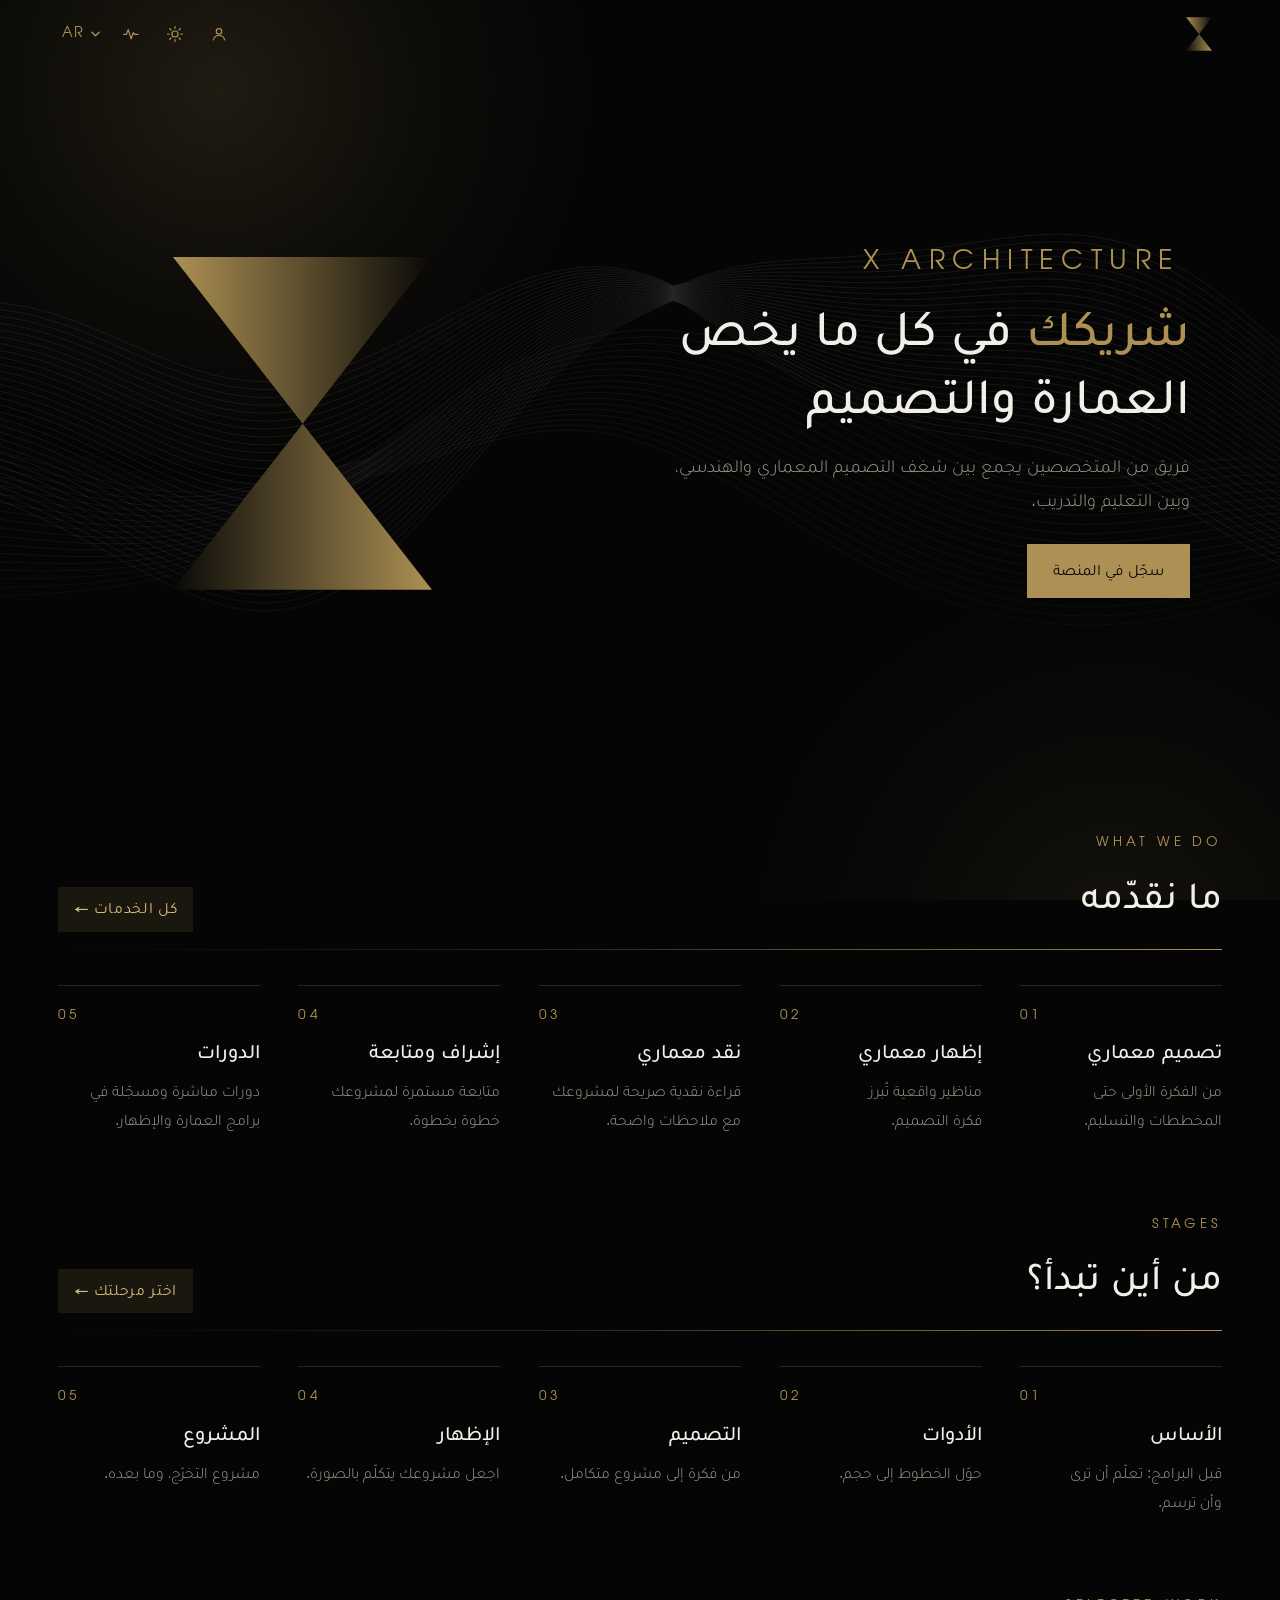
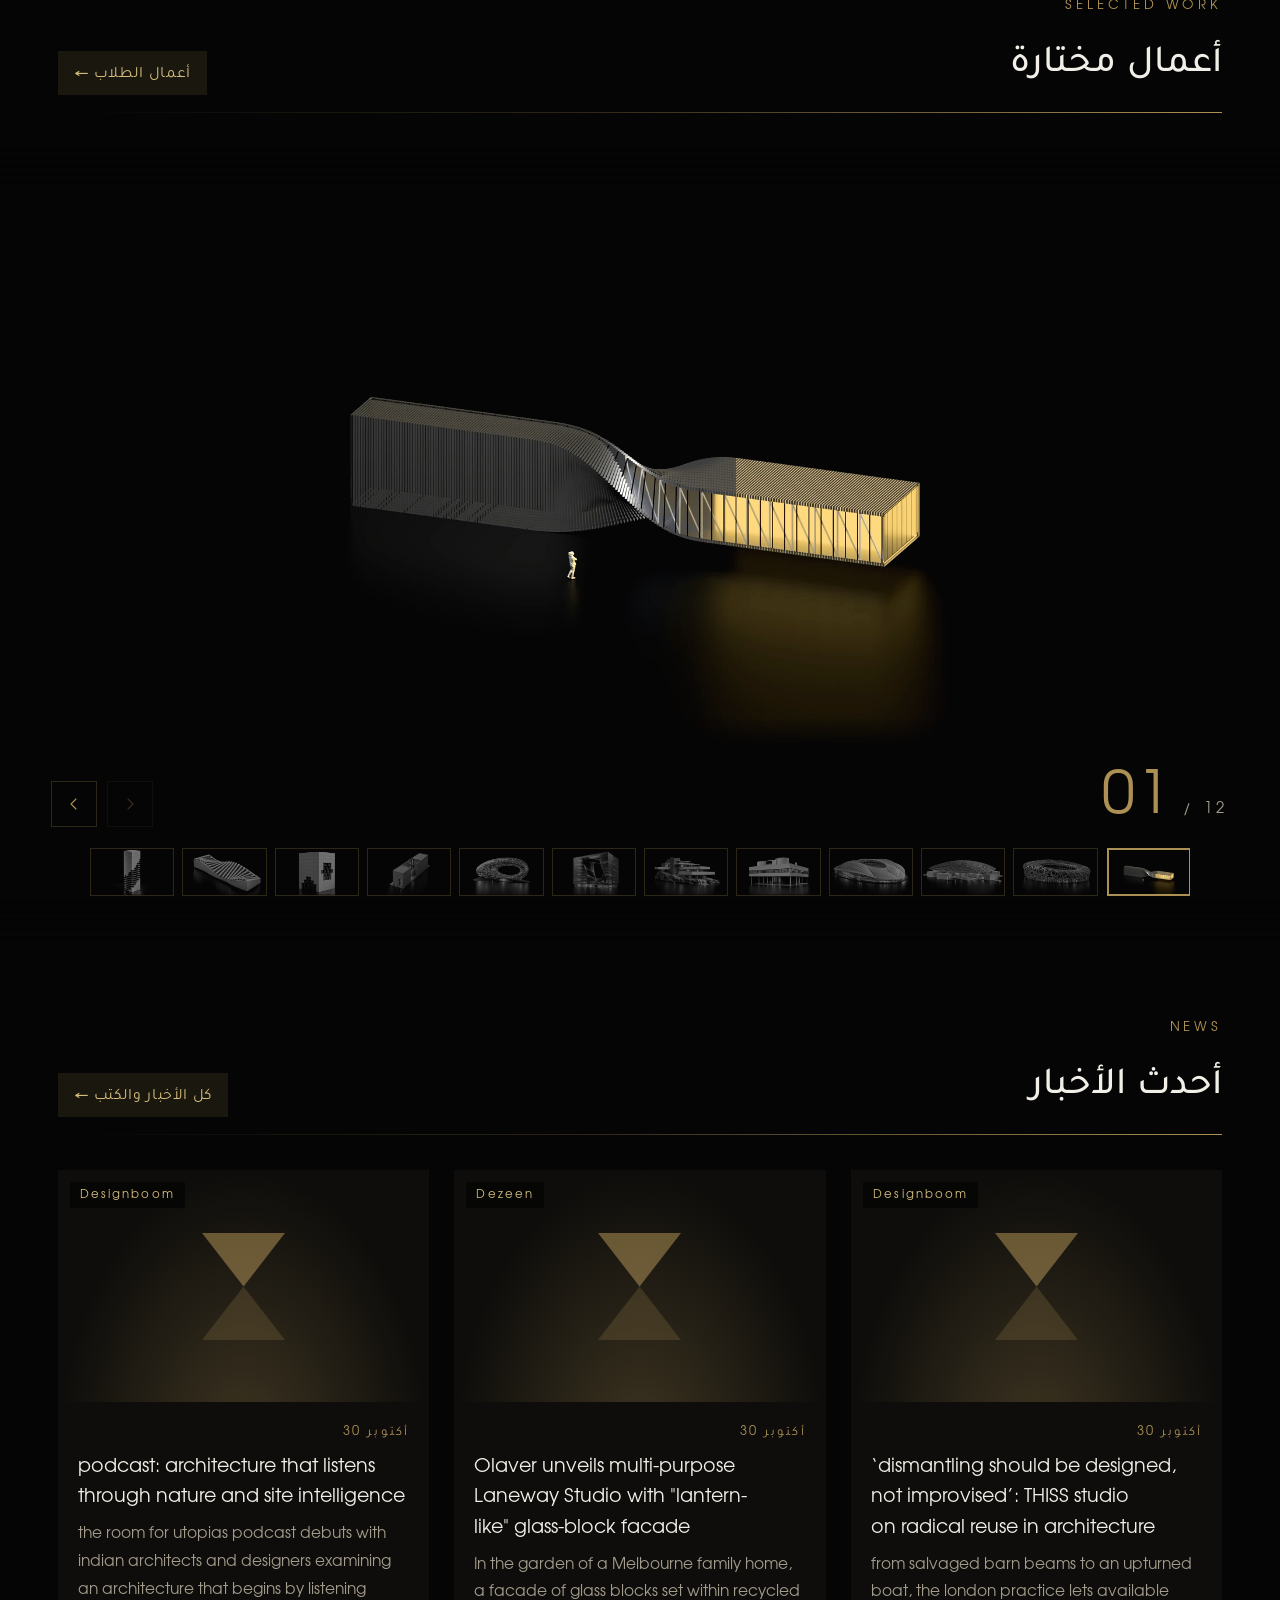
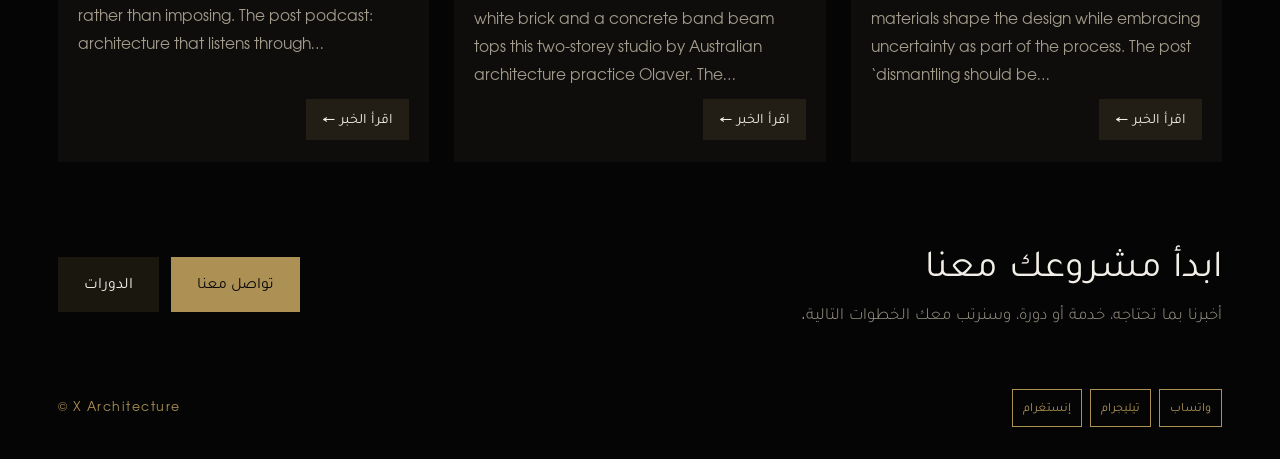
==== index.html @ d7ebada4 "Stages page: outcome line, 'start today' card, tabbed sources, portfolio/avoid cards, habits row Reo" ====
<!DOCTYPE html>
<html lang="ar" dir="rtl">
<head>
<meta charset="UTF-8">
<meta name="viewport" content="width=device-width, initial-scale=1, viewport-fit=cover">
<title>X Architecture | منصة معمارية للطلاب</title>
<meta name="description" content="X Architecture (X.ARCH): منصة معمارية للطلاب — خدمات الإظهار والتصميم والنقد، وأعمال الطلاب، وكتب ومراجع مجانية لكل المراحل.">
<meta property="og:title" content="X Architecture | X.ARCH">
<meta property="og:description" content="منصة معمارية للطلاب: إظهار، تصميم، نقد وإشراف، وأعمال طلاب وكتب مجانية.">
<meta property="og:type" content="website">
<meta property="og:url" content="https://xarch.site/">
<meta property="og:image" content="https://xarch.site/og.png">
<meta property="og:image:width" content="1280">
<meta property="og:image:height" content="720">
<meta name="twitter:image" content="https://xarch.site/og.png">
<link rel="canonical" href="https://xarch.site/">
<meta name="twitter:card" content="summary_large_image">
<meta name="theme-color" content="#050505">
<script src="config.js?v=2"></script>
<script>try{localStorage.removeItem("xt");var xt=sessionStorage.getItem("xt");if(xt==="light"||xt==="mono"||xt==="red")document.documentElement.setAttribute("data-theme",xt)}catch(e){}</script>
<script>try{if(localStorage.getItem("xm")!=="0"&&!matchMedia("(prefers-reduced-motion:reduce)").matches)document.documentElement.setAttribute("data-fx","1")}catch(e){}</script>
<script>try{var D=document.documentElement;if(!matchMedia("(prefers-reduced-motion:reduce)").matches){D.classList.add("js");if(!location.hash.slice(1)){var K=0;try{K=sessionStorage.getItem("xnoi");sessionStorage.removeItem("xnoi")}catch(e){}if(!K){D.classList.add("intro","xw");setTimeout(function(){D.classList.add("introd")},5200);setTimeout(function(){D.classList.remove("xw")},9500)}}}}catch(e){}</script>
<link rel="icon" type="image/svg+xml" href="favicon.svg">
<link rel="preload" href="fonts/TeXGyreAdventor-Regular.woff2" as="font" type="font/woff2" crossorigin>
<link rel="preload" href="fonts/Tajawal-Arabic-300.woff2" as="font" type="font/woff2" crossorigin>
<link rel="preload" href="fonts/Tajawal-Arabic-400.woff2" as="font" type="font/woff2" crossorigin>
<style>
/* Century Gothic first (used where installed); otherwise the free look-alike TeX Gyre Adventor for Latin text; Tajawal (OFL, self-hosted, Arabic subset) for Arabic */
@font-face{font-family:'Adventor';src:url(fonts/TeXGyreAdventor-Regular.woff2) format('woff2');font-weight:100 550;font-style:normal;font-display:swap;unicode-range:U+0000-024F,U+2000-206F,U+2190-21FF,U+20AC,U+2122,U+2212}
@font-face{font-family:'Adventor';src:url(fonts/TeXGyreAdventor-Bold.woff2) format('woff2');font-weight:551 900;font-style:normal;font-display:swap;unicode-range:U+0000-024F,U+2000-206F,U+2190-21FF,U+20AC,U+2122,U+2212}
@font-face{font-family:'Tajawal';src:url(fonts/Tajawal-Arabic-300.woff2) format('woff2');font-weight:300;font-style:normal;font-display:swap;unicode-range:U+0600-06FF,U+0750-077F,U+0870-08FF,U+200C-200E,U+2010-2011,U+204F,U+2E41,U+FB50-FDFF,U+FE70-FEFC}
@font-face{font-family:'Tajawal';src:url(fonts/Tajawal-Arabic-400.woff2) format('woff2');font-weight:400;font-style:normal;font-display:swap;unicode-range:U+0600-06FF,U+0750-077F,U+0870-08FF,U+200C-200E,U+2010-2011,U+204F,U+2E41,U+FB50-FDFF,U+FE70-FEFC}
@font-face{font-family:'Tajawal';src:url(fonts/Tajawal-Arabic-500.woff2) format('woff2');font-weight:500;font-style:normal;font-display:swap;unicode-range:U+0600-06FF,U+0750-077F,U+0870-08FF,U+200C-200E,U+2010-2011,U+204F,U+2E41,U+FB50-FDFF,U+FE70-FEFC}
@font-face{font-family:'Tajawal';src:url(fonts/Tajawal-Arabic-700.woff2) format('woff2');font-weight:700;font-style:normal;font-display:swap;unicode-range:U+0600-06FF,U+0750-077F,U+0870-08FF,U+200C-200E,U+2010-2011,U+204F,U+2E41,U+FB50-FDFF,U+FE70-FEFC}
:root{--err:#e07a68;--gr:173,145,84;--bgr:5,5,5;--inkr:255,255,255;--bg3:#12100c;--ong:#0a0a0a;--bg:#050505;--bg2:#0e0d0b;--gold:#AD9154;--gold2:#d6bd7e;--ink:#f2efe8;--soft:#a39c8c;--line:rgba(var(--gr),.24);
--f:'Century Gothic',CenturyGothic,'Adventor','Tajawal',sans-serif;
box-sizing:border-box;padding-top:env(safe-area-inset-top,0px);padding-bottom:env(safe-area-inset-bottom,0px)}
*{box-sizing:border-box;margin:0;padding:0}
html{scroll-behavior:smooth;scroll-padding-top:calc(env(safe-area-inset-top,0px) + 70px);height:100%}
body{background:var(--bg);color:var(--ink);font-family:var(--f);line-height:1.8;min-height:100%;overflow-x:hidden}
body::before{content:"";position:fixed;inset:0 0 auto;height:env(safe-area-inset-top,0px);background:var(--bg);z-index:60}
a{color:inherit;text-decoration:none}
a:focus-visible{outline:2px solid var(--gold);outline-offset:3px}
.w{max-width:1180px;margin:0 auto;padding:0 28px}
.hid{position:absolute;width:0;height:0}
html:not(.sc) header{background:transparent!important;-webkit-backdrop-filter:none!important;backdrop-filter:none!important}
header{transition:background .3s}
header{position:sticky;top:env(safe-area-inset-top,0px);z-index:50;background:rgba(var(--bgr),.9);backdrop-filter:blur(10px)}
header .w{display:flex;align-items:center;justify-content:space-between;height:68px}
.lg{display:flex;align-items:center;gap:12px;direction:ltr;font-size:1.05rem;letter-spacing:.32em}
.lg svg{width:20px;height:26px}
.lg b{font-weight:400;color:var(--gold)}
.lg i{font-style:normal;color:var(--ink)}
nav{display:flex;gap:30px;font-size:.88rem;color:var(--soft)}
nav a:hover,nav a.on{color:var(--gold2)}
.hero{padding:70px 0 40px}
.hero .w{display:grid;grid-template-columns:1.2fr .8fr;gap:40px;align-items:center}
.eb{font-size:.72rem;letter-spacing:.34em;color:var(--gold);margin-bottom:18px;direction:ltr;text-align:right}
h1{font-size:clamp(2rem,4.6vw,3.4rem);font-weight:500;line-height:1.35;margin-bottom:18px}
h1 em{font-style:normal;color:var(--gold)}
.lede{color:var(--soft);max-width:44ch;font-weight:300;margin-bottom:28px}
.bt{display:flex;gap:14px;flex-wrap:wrap}
.b{padding:13px 26px;font-size:.86rem;border:1px solid var(--gold);transition:.25s}
.b.s{background:var(--gold);color:var(--ong)}
.b.s:hover{background:var(--gold2)}
.b:not(.s):hover{background:rgba(var(--gr),.12)}
.mk{display:flex;justify-content:center}
.mk svg{width:min(260px,60%);height:auto;filter:drop-shadow(0 0 40px rgba(var(--gr),.18))}
section{padding:60px 0}
.hd{display:flex;align-items:baseline;gap:16px;border-bottom:1px solid var(--line);padding-bottom:18px;margin-bottom:34px}
.hd small{color:var(--gold);letter-spacing:.3em;font-size:.72rem;direction:ltr}
h2{font-size:clamp(1.5rem,3vw,2.1rem);font-weight:500}
.g4{display:grid;grid-template-columns:repeat(4,1fr);gap:1px;background:var(--line);border:1px solid var(--line)}
.c{background:var(--bg);padding:0 0 28px;transition:background .3s}
.c:hover{background:var(--bg2)}
.im{height:170px;background:radial-gradient(ellipse at 50% 120%,rgba(var(--gr),.28),transparent 70%),linear-gradient(var(--bg2),var(--bg));display:flex;align-items:center;justify-content:center;border-bottom:1px solid var(--line);margin-bottom:22px}
.im svg{width:96px;height:96px;fill:none;stroke:var(--gold);stroke-width:1.2}
.c span{display:block;padding:0 22px;color:var(--gold);font-size:.72rem;letter-spacing:.3em;direction:ltr;text-align:right}
.c h3{padding:0 22px;font-size:1.12rem;font-weight:500;margin:6px 0 8px}
.c p{padding:0 22px;color:var(--soft);font-size:.88rem;font-weight:300}
.ct{border:1px solid var(--line);padding:44px;display:flex;justify-content:space-between;align-items:center;gap:24px;flex-wrap:wrap;background:linear-gradient(100deg,rgba(var(--gr),.1),transparent 60%)}
.ct h2{margin-bottom:6px}
.ct p{color:var(--soft);font-weight:300}
.g3{display:grid;grid-template-columns:repeat(3,1fr);gap:20px}
.n{border:1px solid var(--line);padding:26px;background:var(--bg2)}
.n small{color:var(--gold);font-size:.7rem;letter-spacing:.25em}
.n h3{font-size:1.05rem;font-weight:500;margin:10px 0}
.n p{color:var(--soft);font-size:.86rem;font-weight:300}
.note{color:var(--soft);font-size:.85rem;margin:-14px 0 26px;font-weight:300}
.bk{display:grid;grid-template-columns:70px 1fr;gap:18px;padding:22px 0;border-bottom:1px solid var(--line)}
.bk em{font-style:normal;color:var(--gold);font-size:1.3rem}
.bk h3{font-size:1rem;font-weight:500;direction:ltr;text-align:right}
.bk small{color:var(--gold2);direction:ltr;display:block;text-align:right;font-size:.78rem}
.bk p{color:var(--soft);font-size:.86rem;font-weight:300;margin-top:4px}
footer{padding:28px 0;color:var(--soft);font-size:.8rem}
footer .w{display:flex;justify-content:space-between;align-items:center;flex-wrap:wrap;gap:12px}
#vn{display:none}
.rn #vn{display:block}.rn #vh{display:none}
@media(max-width:900px){.g4{grid-template-columns:1fr 1fr}.g3{grid-template-columns:1fr}.hero .w{grid-template-columns:1fr}.mk{order:-1}.mk svg{width:130px}.hero{padding-top:40px}}
@media(max-width:520px){.g4{grid-template-columns:1fr}nav{gap:18px}.ct{padding:28px}}
@media(prefers-reduced-motion:reduce){*{transition:none!important}html{scroll-behavior:auto}}
.g2{display:grid;grid-template-columns:repeat(2,1fr);gap:20px}
.n{display:block;transition:.25s}.n:hover{border-color:var(--gold)}
.n .lk{margin-top:14px}
.tabs{display:flex;gap:8px;flex-wrap:wrap;margin-bottom:26px}
.tabs button{background:none;border:1px solid var(--line);color:var(--soft);padding:10px 18px;font:inherit;font-size:.85rem;cursor:pointer;transition:.2s}
.tabs button:hover{border-color:var(--gold);color:var(--gold2)}
.tabs button.on{background:var(--gold);border-color:var(--gold);color:var(--ong)}
.tabs button:focus-visible{outline:2px solid var(--gold);outline-offset:3px}
.bk{grid-template-columns:50px 1fr auto;align-items:center}
.lk{display:inline-block;border:1px solid var(--gold);padding:8px 16px;font-size:.78rem;white-space:nowrap;transition:.2s}
.lk:hover{background:var(--gold);color:var(--ong)}
@media(max-width:700px){.g2{grid-template-columns:1fr}.bk{grid-template-columns:36px 1fr}.bk .a{grid-column:2}}
.lgb{background:none;border:1px solid var(--gold);color:var(--gold);padding:6px 14px;font:inherit;font-size:.78rem;letter-spacing:.1em;cursor:pointer;transition:.2s}
.lgb:hover{background:var(--gold);color:var(--ong)}
.lgb:focus-visible{outline:2px solid var(--gold);outline-offset:3px}
nav a{white-space:nowrap}
[dir=ltr] .eb,[dir=ltr] .c span,[dir=ltr] .bk h3,[dir=ltr] .bk small{text-align:left}
@media(max-width:520px){.lg{letter-spacing:.16em;font-size:.9rem}header .w{gap:10px;padding:0 16px}nav{font-size:.78rem;gap:12px}.lgb{padding:5px 10px}}
#vw{display:none}.rw #vw{display:block}.rw #vh{display:none}
.slot{height:170px;border:1px dashed var(--line-d,rgba(var(--gr),.4));display:flex;align-items:center;justify-content:center;color:var(--soft);font-size:.85rem;background:radial-gradient(ellipse at 50% 120%,rgba(var(--gr),.18),transparent 70%)}
.pr{border:1px solid var(--line);padding:20px;margin-bottom:14px;background:var(--bg2)}
.pr h3{font-size:1rem;font-weight:500;margin-bottom:8px}
.pr code{display:block;direction:ltr;text-align:left;color:var(--gold2);font:inherit;font-size:.82rem;line-height:1.7;margin-bottom:14px}
button.lk{background:none;color:var(--ink);font:inherit;font-size:.78rem;cursor:pointer}
button.lk:hover{color:var(--ong)}
@media(max-width:520px){header .w{height:auto;flex-wrap:wrap;row-gap:6px;padding:10px 16px}nav{order:3;width:100%;justify-content:space-between}html{scroll-padding-top:120px}}
html{font-size:clamp(16px,.5vw + 12px,19px);-webkit-text-size-adjust:100%}
.w{max-width:1680px;padding:0 clamp(18px,4.5vw,76px)}
.hero{padding:clamp(36px,7vw,110px) 0 clamp(36px,5vw,70px)}
h1{font-size:clamp(2.1rem,5.4vw,4.8rem);line-height:1.25}
.lede{max-width:52ch}
.mk svg{filter:none;width:min(340px,70%)}
.im{background:var(--bg2)}
.ct{background:none;border-color:var(--gold)}
section{padding:clamp(46px,6vw,96px) 0}
.gal{display:grid;grid-template-columns:repeat(auto-fill,minmax(min(100%,340px),1fr));gap:1px;background:var(--line);border:1px solid var(--line)}
.fg{background:var(--bg);margin:0}
.fg svg{display:block;width:100%;height:auto;background:var(--bg2)}
.fg figcaption{padding:14px 18px;font-size:.85rem;color:var(--soft);border-top:1px solid var(--line);display:flex;gap:12px;align-items:baseline}
.fg b{color:var(--gold);font-weight:400;font-size:.66rem;letter-spacing:.2em;text-transform:uppercase;white-space:nowrap}
@media(max-width:520px){.g4,.g3,.g2{gap:12px;background:none;border:0}.c{border:1px solid var(--line)}.btn,.b{width:100%;text-align:center}.bt{flex-direction:column}}
.mk{flex-direction:column;align-items:center;gap:clamp(14px,2.4vw,26px)}
.mk svg{width:min(340px,70%);overflow:visible;animation:glow 5s ease-in-out 1.9s infinite}
#tp,#bt{transform-box:fill-box}
#tp{transform-origin:50% 100%;animation:grow 1.6s cubic-bezier(.16,.84,.3,1) both}
#bt{transform-origin:50% 0;animation:grow 1.6s cubic-bezier(.16,.84,.3,1) .18s both}
@keyframes grow{0%{transform:scale(.02);opacity:0}30%{opacity:1}100%{transform:none;opacity:1}}
@keyframes glow{0%,100%{filter:drop-shadow(0 0 0 rgba(var(--gr),0))}50%{filter:drop-shadow(0 0 34px rgba(var(--gr),.32))}}
.wm{direction:ltr;font-size:clamp(1.1rem,2.2vw,1.7rem);letter-spacing:.5em;margin-inline-start:.5em;animation:wmi 1.1s ease 1.2s both}
.wm b{font-weight:400;color:var(--gold)}.wm i{font-style:normal;color:var(--ink)}
@keyframes wmi{from{opacity:0;transform:translateY(12px)}to{opacity:1;transform:none}}
.gal{grid-template-columns:repeat(auto-fill,minmax(min(100%,320px),1fr))}
.ph{aspect-ratio:4/3;overflow:hidden;background:var(--bg2)}
.ph svg,.ph img{width:100%;height:100%;object-fit:cover;display:block;transition:transform .7s ease}
.fg:hover .ph svg,.fg:hover .ph img{transform:scale(1.045)}
.fg figcaption{display:block;padding:16px 18px 18px}
.fg figcaption div{display:flex;justify-content:space-between;align-items:center;gap:10px;margin-bottom:8px}
.fg h3{font-size:1.02rem;font-weight:500;color:var(--ink)}
.fg p{color:var(--soft);font-size:.82rem;font-weight:300}
.sm{font-size:.64rem;color:var(--soft);border:1px solid var(--line);padding:1px 9px;white-space:nowrap}
@media(max-width:900px){.mk svg{width:min(150px,42vw)}.mk{gap:12px}.wm{font-size:1rem}}
@media(prefers-reduced-motion:reduce){#tp,#bt,.mk svg,.wm{animation:none!important}}
.ex{display:grid;grid-template-columns:1fr 1fr;gap:clamp(6px,1vw,14px)}
.ex figure{margin:0;position:relative;overflow:hidden;background:var(--bg2);cursor:zoom-in;aspect-ratio:16/9}
.ex figure.w{grid-column:1/-1;aspect-ratio:21/9}
.ex figure.p{grid-column:1/-1;aspect-ratio:3/1}
.ex figure:focus-visible{outline:2px solid var(--gold);outline-offset:3px}
.ex img{width:100%;height:100%;object-fit:cover;display:block;filter:grayscale(1) contrast(1.08) brightness(.88);transition:filter .8s ease,transform 1.2s cubic-bezier(.2,.7,.2,1)}
.ex figure:hover img,.ex figure:focus-visible img{filter:none;transform:scale(1.045)}
.ex figcaption{position:absolute;inset:auto 0 0 0;padding:44px 22px 16px;background:linear-gradient(transparent,rgba(5,5,5,.78));display:flex;justify-content:space-between;direction:ltr;font-size:.72rem;letter-spacing:.3em;color:var(--gold2);opacity:0;transition:opacity .5s ease}
.ex figure:hover figcaption,.ex figure:focus-visible figcaption{opacity:1}
@media(max-width:700px){.ex{grid-template-columns:1fr}.ex figure.w,.ex figure.p{aspect-ratio:16/9}.ex figcaption{opacity:1;padding-top:30px}}
/* ===== student works: one long reel, frame-free, B&W that turns to colour when it reaches the centre ===== */
.gq{position:relative;margin:8px calc(50% - 50vw) 0;height:calc(var(--gh,2400px) + var(--sh,100vh))}
.gqs{position:sticky;top:var(--gt,0px);height:var(--sh,100vh);overflow:hidden;background:var(--bg)}
.gqb{position:absolute;left:0;top:0;height:100%;overflow:visible;pointer-events:none;will-change:transform}
.gqb path{fill:none;stroke-width:1;vector-effect:non-scaling-stroke}
.gqb .a path{stroke:var(--gold);opacity:.26}
.gqb .b path{stroke:rgba(var(--inkr),.1)}
.gqr{position:absolute;left:0;top:0;height:100%;display:flex;align-items:center;direction:ltr;will-change:transform}
.gqp{flex:none;position:relative;margin:0;cursor:zoom-in;outline:0;will-change:transform;-webkit-tap-highlight-color:transparent}
.gqp img{display:block;width:100%;height:100%;object-fit:cover;filter:grayscale(1) contrast(1.06) brightness(.74);transition:filter .9s ease;pointer-events:none}
.gqp.on img,.gqp:hover img,.gqp:focus-visible img{filter:none}
.gqp:focus-visible{outline:2px solid var(--gold);outline-offset:8px}
/* home page: the black-background renders follow the site theme.
   Black + gold: as they are (grey, then gold when active). White themes: the picture is inverted so the black ground becomes white and the lit parts take the theme colour
   (white + gold: gold, white + black: black, white + red: red). Grey while idle, coloured when active/hovered. */
/* home page works: one work at a time, whole, with a strip of thumbnails (see .hf below). Black + gold: the renders' dark ground (about 18/255) is pushed down to the page black by a contrast crush,
   so only the building shows; grey while idle, colour for the work in the middle (and on hover / focus). Edges are feathered so no rectangle is left. */
.hxi{position:relative;margin:0;aspect-ratio:16/9;overflow:hidden;cursor:zoom-in;outline:0;isolation:isolate;background:#080706;-webkit-tap-highlight-color:transparent}
.hxi img{position:absolute;inset:0;width:100%;height:100%;object-fit:cover;display:block;pointer-events:none;mix-blend-mode:lighten;filter:grayscale(1) contrast(1.28) brightness(.9);transition:filter .8s ease,transform 1.2s cubic-bezier(.2,.7,.2,1);
  -webkit-mask-image:linear-gradient(90deg,transparent,#000 4%,#000 96%,transparent),linear-gradient(180deg,transparent,#000 5%,#000 95%,transparent);-webkit-mask-composite:source-in;
  mask-image:linear-gradient(90deg,transparent,#000 4%,#000 96%,transparent),linear-gradient(180deg,transparent,#000 5%,#000 95%,transparent);mask-composite:intersect}
.hxi:hover img,.hxi:focus-visible img,.hxi.mid img{filter:grayscale(0) contrast(1.2) brightness(1);transform:scale(1.04)}
html[data-theme=light] .hxi img,html[data-theme=mono] .hxi img,html[data-theme=red] .hxi img{mix-blend-mode:normal}
html[data-theme=light] .hxi,html[data-theme=mono] .hxi,html[data-theme=red] .hxi{background:none}
/* white themes: lift the pale ground of the coloured (active) picture to the page white so no rectangle shows */
html[data-theme=light] .hf .hxi:hover img,html[data-theme=light] .hf .hxi:focus-visible img,html[data-theme=light] .hf .hxi.mid img{filter:invert(1) hue-rotate(180deg) saturate(1.3) contrast(1) brightness(1.07)}
html[data-theme=red] .hf .hxi:hover img,html[data-theme=red] .hf .hxi:focus-visible img,html[data-theme=red] .hf .hxi.mid img{filter:invert(1) hue-rotate(128deg) saturate(1.5) contrast(1) brightness(1.07)}
html[data-theme=mono] .hf .hxi img,html[data-theme=mono] .hf .hxi:hover img,html[data-theme=mono] .hf .hxi:focus-visible img,html[data-theme=mono] .hf .hxi.mid img{filter:invert(1) hue-rotate(180deg) saturate(0) contrast(1.08) brightness(1.08)}
.hxi:focus-visible{outline:2px solid var(--gold);outline-offset:3px}
html[data-theme=light] .hf .hxi img,html[data-theme=light] .hw img{filter:invert(1) hue-rotate(180deg) saturate(0) contrast(1.06) brightness(1.08)}
html[data-theme=light] .hf .hxi.mid img,html[data-theme=light] .hf .hxi:hover img,html[data-theme=light] .hf .hxi:focus-visible img,html[data-theme=light] .hw a:hover img,html[data-theme=light] .hw a:focus-visible img,html[data-theme=light] .hw a:active img,html[data-theme=light] .hw a.mid img{filter:contrast(1.25) invert(1) hue-rotate(180deg) saturate(1.3) brightness(1.03)}
html[data-theme=mono] .hf .hxi img,html[data-theme=mono] .hf .hxi.mid img,html[data-theme=mono] .hf .hxi:hover img,html[data-theme=mono] .hf .hxi:focus-visible img,html[data-theme=mono] .hw img,html[data-theme=mono] .hw a:hover img,html[data-theme=mono] .hw a:focus-visible img,html[data-theme=mono] .hw a:active img,html[data-theme=mono] .hw a.mid img{filter:contrast(1.2) invert(1) hue-rotate(180deg) saturate(0) brightness(1.03)}
html[data-theme=red] .hf .hxi img,html[data-theme=red] .hw img{filter:invert(1) hue-rotate(128deg) saturate(0) contrast(1.06) brightness(1.08)}
html[data-theme=red] .hf .hxi.mid img,html[data-theme=red] .hf .hxi:hover img,html[data-theme=red] .hf .hxi:focus-visible img,html[data-theme=red] .hw a:hover img,html[data-theme=red] .hw a:focus-visible img,html[data-theme=red] .hw a:active img,html[data-theme=red] .hw a.mid img{filter:contrast(1.25) invert(1) hue-rotate(128deg) saturate(1.5) brightness(1.03)}
/* home page works: a strip in the normal flow of the page, nothing is pinned, so the visitor scrolls past it freely. One work fills the stage, whole and large (16:9, never cropped); swipe / drag / arrows / thumbnails move between them and the one in the middle turns to colour */
.hf{position:relative;margin:0 calc(50% - 50vw);padding:40px 0 44px}
/* a band of the page colour sits behind the strip (its top and bottom fade out) so the pictures' black ground meets it seamlessly, with no box showing against the page glow */
.hf::before{content:"";position:absolute;inset:0;background:var(--bg);pointer-events:none;-webkit-mask-image:linear-gradient(180deg,transparent,#000 40px,#000 calc(100% - 44px),transparent);mask-image:linear-gradient(180deg,transparent,#000 40px,#000 calc(100% - 44px),transparent)}
.hfq,.hfd,.hfx{position:relative}
.hfq{display:flex;overflow-x:auto;overflow-y:hidden;scroll-snap-type:x mandatory;overscroll-behavior-x:contain;scrollbar-width:none;cursor:grab}
.hfq::-webkit-scrollbar{display:none}
.hfq.dg{scroll-snap-type:none;cursor:grabbing}
.hfq.dg .hfp{cursor:grabbing}
.hfl{flex:0 0 100%;display:flex;justify-content:center;scroll-snap-align:center}
.hfp{flex:none;margin:0}
/* no opacity / transform / isolation on the frame itself: the picture's dark ground is blended straight into the page (and its gold glow), so no box shows; dimming is done on the img */
.hf .hxi{background:none;isolation:auto}
.hf .hfp img{transform:none;opacity:.4;transition:filter .8s ease,opacity .6s}
.hf .hfp.mid img{opacity:1}
.hfd{display:flex;align-items:flex-end;justify-content:space-between;gap:20px;padding:clamp(14px,2.4vh,24px) clamp(18px,4vw,60px) 0}
.hfn{display:flex;align-items:baseline;gap:12px;direction:ltr;color:var(--gold)}
.hfn b{font-weight:200;font-size:clamp(38px,4.6vw,66px);line-height:1;letter-spacing:.02em;font-variant-numeric:tabular-nums}
.hfn span{font-size:.82rem;letter-spacing:.3em;color:var(--soft)}
.hfa{display:flex;gap:10px;direction:ltr}
.hfa button{width:46px;height:46px;display:grid;place-items:center;padding:0;border:1px solid var(--line);background:none;color:var(--gold);cursor:pointer;transition:border-color .3s,opacity .3s}
.hfa button:hover:not(:disabled){border-color:var(--gold)}
.hfa button:disabled{opacity:.3;cursor:default}
.hfa svg{width:18px;height:18px;fill:none;stroke:currentColor;stroke-width:1.5}
.hfx{--c:12;display:flex;flex-wrap:wrap;justify-content:center;gap:8px;width:min(1100px,calc(100% - clamp(36px,8vw,120px)));margin:clamp(14px,2.4vh,24px) auto 0}
.hfi{flex:none;width:calc((100% - (var(--c) - 1)*8px)/var(--c));margin:0;padding:0;border:0;font:inherit;cursor:pointer}
.hf .hfi img{opacity:.5;transition:filter .8s ease,opacity .5s}
.hfi::after{content:"";position:absolute;inset:0;box-shadow:inset 0 0 0 1px var(--line);pointer-events:none;transition:box-shadow .5s}
.hf .hfi.on img,.hf .hfi:hover img{opacity:1}
.hfi.on::after{box-shadow:inset 0 0 0 2px var(--gold)}
.gqc{position:absolute;inset-inline-start:clamp(18px,4vw,60px);bottom:clamp(14px,3.5vh,40px);color:var(--gold);pointer-events:none}
.gqc div{display:flex;align-items:baseline;gap:14px;direction:ltr}
.gqc b{font-weight:200;font-size:clamp(52px,7.4vw,118px);line-height:1;letter-spacing:.02em;font-variant-numeric:tabular-nums}
.gqc span{font-size:.86rem;letter-spacing:.3em;color:var(--soft)}
.gqm{position:absolute;inset:auto 0 0 0;height:2px;background:var(--line);pointer-events:none}
.gqm i{display:block;height:100%;background:var(--gold);transform-origin:0 50%;transform:scaleX(0)}
html[dir=rtl] .gqm i{transform-origin:100% 50%}
.gqh{position:absolute;inset-inline-end:clamp(18px,4vw,60px);bottom:clamp(22px,4.4vh,50px);margin:0;display:flex;align-items:center;gap:14px;font-size:.72rem;letter-spacing:.3em;text-transform:uppercase;color:var(--soft);white-space:nowrap;transition:opacity .6s;pointer-events:none}
.gqh::after{content:"";width:46px;height:1px;background:linear-gradient(90deg,var(--gold),transparent);transform-origin:0 50%;animation:gqh 1.9s ease-in-out infinite}
html[dir=rtl] .gqh::after{background:linear-gradient(270deg,var(--gold),transparent);transform-origin:100% 50%}
@keyframes gqh{0%,100%{transform:scaleX(.2)}55%{transform:scaleX(1)}}
@media(prefers-reduced-motion:reduce){.gqh::after,.hfh::after{animation:none}.gqp img,.hxi img{transition:none}}
.lb{position:fixed;inset:0;z-index:100;background:rgba(3,3,3,.96);display:flex;align-items:center;justify-content:center}
.lb[hidden]{display:none}
.lb img{max-width:92vw;max-height:86vh;object-fit:contain;display:block}
.lb.one .lbp,.lb.one .lbn{display:none}
.lbb{position:absolute;background:rgba(5,5,5,.6);border:1px solid var(--gold);color:var(--gold);font:inherit;font-size:1.7rem;line-height:1;width:46px;height:46px;cursor:pointer;transition:.2s}
.lbb:hover{background:var(--gold);color:var(--ong)}
.lbb:focus-visible{outline:2px solid var(--gold2);outline-offset:3px}
.lbx{top:max(16px,env(safe-area-inset-top));right:16px}
.lbp{left:16px;top:50%;margin-top:-23px}
.lbn{right:16px;top:50%;margin-top:-23px}
.libs{display:flex;gap:10px;flex-wrap:wrap;align-items:center;margin-bottom:26px;font-size:.85rem;color:var(--soft)}
.libs .lk{padding:6px 14px}

/* ===== motion + news carousel ===== */
.js .rv{opacity:0;transform:translateY(42px);transition:opacity .95s cubic-bezier(.2,.7,.2,1) var(--d,0s),transform .95s cubic-bezier(.2,.7,.2,1) var(--d,0s)}
.js .rv.in{opacity:1;transform:none}
.js .rv[id]{transform:none}
.js .hero .eb,.js .hero h1,.js .hero .lede,.js .hero .bt{animation:rise 1.05s cubic-bezier(.2,.7,.2,1) both}
.js .hero .eb{animation-delay:.1s}.js .hero h1{animation-delay:.3s}.js .hero .lede{animation-delay:.55s}.js .hero .bt{animation-delay:.8s}
@keyframes rise{from{opacity:0;transform:translateY(44px)}to{opacity:1;transform:none}}
.hero{position:relative}
.hero .w{position:relative;z-index:1;padding-inline:clamp(26px,7vw,150px)}
.hero .eb{display:block;box-sizing:border-box;max-width:100%;padding-inline:.4em;color:var(--gold);white-space:nowrap;overflow:visible}
@media(max-width:900px){.hero .w{padding-inline:clamp(20px,6vw,48px)}}
.mk svg{overflow:visible}
#glow{position:fixed;inset:0;z-index:-1;overflow:hidden;pointer-events:none}
#glow::before,#glow::after{content:"";position:absolute;width:62vmax;height:62vmax;border-radius:50%;background:radial-gradient(closest-side,rgba(var(--gr),.16),rgba(var(--gr),.05) 55%,transparent)}
#glow::before{top:-24vmax;inset-inline-end:-14vmax;animation:drift 20s ease-in-out infinite alternate}
#glow::after{bottom:-34vmax;inset-inline-start:-18vmax;opacity:.6;animation:drift 26s ease-in-out infinite alternate-reverse}
@keyframes drift{from{transform:translate(0,0) scale(1)}to{transform:translate(-9vmax,7vmax) scale(1.18)}}
#tp{animation:grow 1.6s cubic-bezier(.16,.84,.3,1) both,bT 6.5s ease-in-out 1.9s infinite}
#bt{animation:grow 1.6s cubic-bezier(.16,.84,.3,1) .18s both,bB 6.5s ease-in-out 2.1s infinite}
@keyframes bT{0%,100%{transform:translateY(0)}50%{transform:translateY(-18px)}}
@keyframes bB{0%,100%{transform:translateY(0)}50%{transform:translateY(18px)}}
@keyframes spin{to{transform:rotate(360deg)}}
.js .c .im svg path{stroke-dasharray:700;stroke-dashoffset:700}
.js .c.drawn .im svg path{stroke-dashoffset:0;transition:stroke-dashoffset 1.9s cubic-bezier(.4,.1,.2,1) .35s}
@media(prefers-reduced-motion:reduce){#tp,#bt,#glow::before,#glow::after{animation:none!important}}
.hd{position:relative}
.hd .nct{margin-inline-start:auto;display:flex;align-items:center;gap:14px;font-size:.78rem;color:var(--soft);flex-wrap:wrap;justify-content:flex-end}
.hd .nct button.lk{padding:7px 16px}
.hd .nct button.lk[disabled]{opacity:.6;cursor:wait}
.nrot{display:inline-block;transition:transform .6s}
.nbusy .nrot{animation:spin .9s linear infinite}
.nwrap{position:relative}
.ncar{display:flex;gap:18px;overflow-x:auto;scroll-snap-type:x mandatory;scrollbar-width:none;padding:6px 2px 20px;cursor:grab;overscroll-behavior-x:contain}
.ncar::-webkit-scrollbar{display:none}
.ncar.drag{cursor:grabbing;scroll-snap-type:none;scroll-behavior:auto}
.nc{flex:0 0 min(400px,82vw);scroll-snap-align:start;border:1px solid var(--line);background:var(--bg2);display:flex;flex-direction:column;transition:border-color .3s,transform .5s cubic-bezier(.2,.7,.2,1)}
.nc:hover,.nc:focus-visible{border-color:var(--gold);transform:translateY(-5px)}
.nc:focus-visible{outline:2px solid var(--gold);outline-offset:3px}
.ni{position:relative;aspect-ratio:16/10;overflow:hidden;background:var(--bg);border-bottom:1px solid var(--line)}
.ni img{width:100%;height:100%;object-fit:cover;display:block;filter:grayscale(1) contrast(1.08) brightness(.88);transition:filter .8s ease,transform 1.3s cubic-bezier(.2,.7,.2,1);user-select:none;-webkit-user-drag:none}
.nc:hover .ni img,.nc:focus-visible .ni img,.nc:active .ni img{filter:none;transform:scale(1.07)}
.ni .ns{position:absolute;inset-block-start:12px;inset-inline-start:12px;background:rgba(5,5,5,.74);border:1px solid var(--line);color:var(--gold2);font-size:.64rem;letter-spacing:.18em;padding:2px 10px;direction:ltr}
.ni.nf{background:radial-gradient(ellipse at 50% 120%,rgba(var(--gr),.3),transparent 70%),var(--bg2)}
.ni.nf::after{content:"";position:absolute;inset:0;background:url("data:image/svg+xml,%3Csvg xmlns='http://www.w3.org/2000/svg' viewBox='0 0 547 703'%3E%3Cpolygon points='0,0 547,0 274,352' fill='%23AD9154' fill-opacity='.55'/%3E%3Cpolygon points='274,352 0,703 547,703' fill='%23AD9154' fill-opacity='.2'/%3E%3C/svg%3E") center/auto 46% no-repeat}
.nb{padding:18px 20px 22px;display:flex;flex-direction:column;gap:8px;flex:1}
.nb small{color:var(--gold);font-size:.7rem;letter-spacing:.16em;direction:ltr;text-align:start}
[dir=rtl] .nb small{text-align:right}
.nb h3{font-size:1.04rem;font-weight:500;line-height:1.6}
.nb p{color:var(--soft);font-size:.84rem;font-weight:300}
.nb .lk{margin-top:auto;align-self:flex-start}
.nbtn{position:absolute;top:calc(6px + min(400px,82vw)*.3125 - 23px);z-index:3;width:46px;height:46px;background:rgba(5,5,5,.8);border:1px solid var(--gold);color:var(--gold);font:inherit;font-size:1.7rem;line-height:1;cursor:pointer;transition:.2s}
.nbtn:hover{background:var(--gold);color:var(--ong)}
.nbtn:focus-visible{outline:2px solid var(--gold2);outline-offset:3px}
.nprev{inset-inline-start:-8px}.nnext{inset-inline-end:-8px}
.nprev::before{content:"‹"}.nnext::before{content:"›"}
[dir=rtl] .nprev::before{content:"›"}[dir=rtl] .nnext::before{content:"‹"}
.npg{height:2px;background:var(--line);margin-top:2px;overflow:hidden}
.npg i{display:block;height:100%;width:0;background:var(--gold);transition:width .25s}
@media(max-width:700px){.nbtn{display:none}.hd .nct{margin-inline-start:0;width:100%;justify-content:space-between}.hd{flex-wrap:wrap}}

/* ===== clean look: no frames, one alignment edge ===== */
.b,.lk,.lgb,.tabs button,.ct,.pr,.n,.nc,.sm,.nbtn,.lbb,.ni .ns,.slot,.g4,.gal,.c,.fg{border:0}
.im,.ni,.fg figcaption{border-bottom:0;border-top:0}
.b:not(.s),.lk,.sm{background:rgba(var(--gr),.13)}
.b:not(.s):hover,.lk:hover{background:var(--gold);color:var(--ong)}
button.lk{color:var(--gold2)}
.lgb{background:none;padding:6px 4px}
.lgb:hover{background:none;color:var(--gold2)}
.tabs button{background:rgba(var(--inkr),.05)}
.tabs button:hover{background:rgba(var(--gr),.16)}
.tabs button.on{background:var(--gold)}
.ct{background:linear-gradient(100deg,rgba(var(--gr),.16),rgba(var(--gr),.04))}
.g4,.gal{gap:14px;background:none}
.c,.fg{background:var(--bg2)}
.c:hover,.fg:hover{background:var(--bg3)}
.nbtn,.lbb{background:rgba(5,5,5,.72)}
.nbtn:hover,.lbb:hover{background:var(--gold);color:var(--ong)}
.ni .ns{background:rgba(5,5,5,.78)}
.lg.lgo svg{width:26px;height:34px}
.hd{display:grid;grid-template-columns:1fr auto;column-gap:16px;row-gap:8px;align-items:end}
.hd>small{grid-column:1/-1;display:block;text-align:right}
.hd>h2{grid-column:1}
.hd .nct{grid-column:2;grid-row:2;margin:0}
[dir=ltr] .hd>small{text-align:left}
h1,h2,h3{text-wrap:balance}
p,.bk small{text-wrap:pretty}
.nb h3,.nb p{text-align:start}
@media(max-width:700px){.hd .nct{grid-column:1/-1;grid-row:3;width:100%;justify-content:flex-start;margin-top:6px}.hd .nct #nrf{order:-1}}

/* ===== intro: black screen, the X lines draw the logo, it flies to its place ===== */
#intro{display:none;position:fixed;inset:0;z-index:300;background-color:var(--bg);cursor:pointer;transition:background-color .8s ease .05s}
html.intro #intro{display:block}
html.intro:not(.introd){overflow:hidden}
#intro.out{background-color:transparent;pointer-events:none}
html.introd #intro{animation:iout .5s ease 1.2s forwards}
@keyframes iout{to{opacity:0;visibility:hidden}}
#intro svg{position:absolute;inset:0;width:100%;height:100%;display:block}
#intro .ip{fill:none;stroke:#D4BA7C;stroke-width:1.8;stroke-linecap:butt;stroke-dasharray:1;stroke-dashoffset:1}
#intro .dg{animation:idraw 1s cubic-bezier(.4,0,.2,1) .25s forwards,ifd .6s ease 2s forwards}
#intro .ed{animation:idraw .75s cubic-bezier(.4,0,.2,1) 1s forwards,ifd .6s ease 2s forwards}
#intro .if{opacity:0;animation:ifi .8s ease 1.5s forwards}
#intro #ilg{will-change:transform}
#intro #ilg.fly{transition:transform 1.1s cubic-bezier(.65,0,.25,1)}
@keyframes idraw{to{stroke-dashoffset:0}}
@keyframes ifd{to{opacity:0}}
@keyframes ifi{to{opacity:1}}
html.intro:not(.introd) .hero .eb,html.intro:not(.introd) .hero h1,html.intro:not(.introd) .hero .lede,html.intro:not(.introd) .hero .bt,html.intro:not(.introd) #tp,html.intro:not(.introd) #bt,html.intro:not(.introd) .mk svg{animation-play-state:paused}
html.intro #tp{animation:bT 6.5s ease-in-out infinite}
html.intro #bt{animation:bB 6.5s ease-in-out infinite}
.js.intro .mk{opacity:0}
.js.intro.introd .mk{opacity:1}
.hero .eb{font-size:clamp(1.1rem,2.1vw,1.8rem);letter-spacing:.28em;margin-bottom:22px;font-weight:500}
/* logo as tall as the text block, text aligned with it */
@media(min-width:901px){.hero .w{align-items:center}.hero .mk{align-self:center;position:static}.hero .mk svg{position:static;height:clamp(210px,26vw,380px);width:auto;max-width:100%;transform:none}}
@media(prefers-reduced-motion:reduce){#intro{display:none!important}}
.c .nt{text-wrap:balance;display:block;margin:14px 22px 0;padding:10px 12px;font-size:.78rem;font-weight:400;line-height:1.7;color:var(--gold2);background:rgba(var(--gr),.1)}

/* ===== courses: minimal, frame-free ===== */
#courses .note{margin-top:-14px}
.cg{display:grid;grid-template-columns:1fr 1fr;gap:14px}
.cbx{background:var(--bg2);padding:26px}
.cbx h3{font-size:1.15rem;font-weight:500;margin-bottom:8px}
.cbx p{color:var(--soft);font-size:.9rem;font-weight:300}
.cbx em{display:block;font-style:normal;color:var(--gold);font-size:.8rem;margin:-2px 0 6px}
.cbx ul{list-style:none;margin-top:16px;display:flex;flex-wrap:wrap;gap:8px 20px}
.cbx li{font-size:.8rem;color:var(--gold2)}
.cbx li::before{content:"";display:inline-block;width:5px;height:5px;background:var(--gold);margin-inline-end:8px;vertical-align:middle}
.ch{font-size:1.15rem;font-weight:500;margin:48px 0 16px;text-align:start}
.cpt{display:grid;grid-template-columns:minmax(120px,.75fr) 1fr 1fr;gap:10px}
.cpt>*{padding:20px 24px}
.cpt .hh{padding:0 24px 2px;color:var(--soft);font-size:.82rem}
.cpt .rl,.cpt .pc{background:var(--bg2)}
.cpt .rl{font-weight:500;font-size:.98rem;display:flex;align-items:center}
.cpt .pc small{display:none;color:var(--soft);font-size:.74rem;margin-bottom:4px}
.pv{display:inline-flex;align-items:baseline;gap:8px}
.pv i{font-style:normal;font-size:clamp(1.7rem,3vw,2.3rem);color:var(--gold);direction:ltr;font-weight:500;line-height:1}
.pv u{text-decoration:none;font-size:.78rem;color:var(--soft)}
.cof{display:grid;grid-template-columns:150px 1fr auto;gap:18px;align-items:center;background:var(--bg2);padding:20px 24px;margin-bottom:10px}
.cof b{color:var(--gold);font-weight:500}
.cof span:not(.pv){color:var(--soft);font-size:.92rem}
#courses .cin{margin:26px 0 0}.cof span:not(.pv){text-wrap:balance}
@media(max-width:700px){.cg{grid-template-columns:1fr}.cpt{grid-template-columns:1fr 1fr}.cpt .hh{display:none}.cpt .rl{grid-column:1/-1;background:none;padding:14px 0 0}.cpt .pc small{display:block}.cpt .pc{padding:16px 18px}.cof{grid-template-columns:1fr auto;gap:6px 14px}.cof span:not(.pv){grid-column:1/-1;grid-row:2}.cbx{padding:22px}}

/* footer: rights | logo | year */
footer{padding:36px 0 32px}
footer .w.fr{display:flex;justify-content:center;align-items:center}
footer .fc{font-size:.8rem;letter-spacing:.14em;color:var(--soft);text-align:center;direction:ltr;white-space:nowrap}
.cbx{min-width:0}
@media(max-width:1100px){.cg{grid-template-columns:1fr}}
#vs .cl{display:block}
.c .go{display:block;padding:14px 22px 0;color:var(--gold);font-size:.82rem;font-weight:400}
.c.cl:hover .go{color:var(--gold2)}
.g4{grid-template-columns:repeat(5,1fr)}
@media(max-width:1200px){.g4{grid-template-columns:1fr 1fr}.g4>.c:last-child{grid-column:1/-1}}
@media(max-width:520px){.g4{grid-template-columns:1fr}}
/* program logos: gold, natural colours on hover */
.cbx ul.pg{direction:ltr;display:grid;grid-template-columns:repeat(3,1fr);gap:16px 12px;margin-top:22px}
.cbx ul.pg li{display:flex;align-items:center;gap:12px;font-size:.88rem;cursor:pointer;-webkit-tap-highlight-color:transparent}
.cbx ul.pg li::before{display:none}
.pg .pt{position:relative;flex:none;width:54px;height:54px;background:rgba(var(--gr),.1);transition:background .35s}
.pg .pt img{position:absolute;inset:11px;width:32px;height:32px;object-fit:contain;transition:opacity .35s}
.pg .pt .p1{opacity:0}
.pg .pn{color:var(--soft);transition:color .35s;min-width:0}
.pg li:hover .pt .p1,.pg li.hv .pt .p1{opacity:1}
.pg li:hover .pt .p0,.pg li.hv .pt .p0{opacity:0}
.pg li:hover .pn,.pg li.hv .pn{color:var(--ink)}
.pg li.lt:hover .pt,.pg li.lt.hv .pt{background:#ececec}
@media(max-width:700px){.cbx ul.pg{grid-template-columns:1fr 1fr;gap:14px 10px}.pg li{gap:10px}.pg .pt{width:46px;height:46px}.pg .pt img{inset:9px;width:28px;height:28px}}
/* ===== program details modal ===== */
.pg .pb{display:flex;align-items:center;gap:12px;flex:1;min-width:0;background:none;border:0;padding:0;margin:0;font:inherit;font-size:inherit;color:inherit;text-align:start;cursor:pointer;-webkit-tap-highlight-color:transparent}
.pg .pb:focus-visible{outline:2px solid var(--gold2);outline-offset:6px}
.pg .pt svg{position:absolute;inset:11px;width:32px;height:32px;fill:none;stroke-width:1.5;stroke-linecap:round;stroke-linejoin:round;transition:opacity .35s}
.pg .pt svg.p0{stroke:var(--gold)}.pg .pt svg.p1{stroke:var(--gold2)}
.pg li:hover .pn{color:var(--ink)}
.phint{margin:-6px 0 22px!important}
.cbx.cc{grid-column:1/-1}
.pm{position:fixed;inset:0;z-index:110;display:flex;align-items:center;justify-content:center;padding:clamp(0px,3vw,36px);background:rgba(var(--bgr),.88);-webkit-backdrop-filter:blur(8px);backdrop-filter:blur(8px)}
.pm[hidden]{display:none}
.pms{position:relative;width:min(1000px,100%);max-height:100%;overflow-y:auto;overscroll-behavior:contain;background:var(--bg2);box-shadow:0 34px 90px rgba(0,0,0,.5);outline:0;animation:pmi .4s cubic-bezier(.2,.7,.2,1) both}
html[data-theme=light] .pms{box-shadow:0 28px 70px rgba(60,48,20,.22)}
@keyframes pmi{from{opacity:0;transform:translateY(24px)}to{opacity:1;transform:none}}
.pmbar{position:sticky;top:0;z-index:2;display:flex;align-items:center;gap:4px;direction:ltr;padding:10px clamp(12px,2.6vw,24px);background:var(--bg2)}
.pmz{font-size:.76rem;color:var(--soft);letter-spacing:.14em;margin:0 8px}
.pmb{width:40px;height:40px;display:inline-flex;align-items:center;justify-content:center;background:none;border:0;color:var(--gold2);font:inherit;font-size:1.55rem;line-height:1;cursor:pointer;transition:background .2s,color .2s}
.pmb:hover{background:var(--gold);color:var(--ong)}.pmb svg{fill:none;stroke:currentColor;stroke-width:1.8;stroke-linecap:round;stroke-linejoin:round;display:block}
.pmb:focus-visible{outline:2px solid var(--gold2);outline-offset:2px}
.pmx{margin-left:auto}
.pmco{padding:4px clamp(20px,4.5vw,52px) clamp(28px,4vw,48px)}
.pmh{display:flex;align-items:center;gap:clamp(14px,2.4vw,24px);margin-bottom:clamp(22px,3vw,34px)}
.pmi{flex:none;width:clamp(58px,8vw,76px);height:clamp(58px,8vw,76px);display:flex;align-items:center;justify-content:center;background:rgba(var(--gr),.12)}
.pmi.lt{background:#ececec}
.pmi img,.pmi svg{width:58%;height:58%;object-fit:contain}
.pmi svg{fill:none;stroke:var(--gold2);stroke-width:1.5;stroke-linecap:round;stroke-linejoin:round}
.pmh small{display:block;font-size:.72rem;letter-spacing:.28em;color:var(--gold);line-height:1.4;margin-bottom:2px}
.pmh h2{font-size:clamp(1.7rem,4vw,2.7rem);font-weight:500;line-height:1.2}
.pmm{display:flex;flex-wrap:wrap;gap:4px 20px;margin-top:10px;font-size:.84rem;color:var(--soft)}
.pmm span+span::before{content:"";display:inline-block;width:4px;height:4px;background:var(--gold);margin-inline-end:10px;vertical-align:middle}
.pmb2{display:grid;grid-template-columns:minmax(0,1fr) minmax(0,.62fr);gap:clamp(20px,3.4vw,44px);align-items:start}
.pmb2.nf{grid-template-columns:minmax(0,1fr)}
.pml h3{font-size:1.12rem;font-weight:500;margin-bottom:12px}
.pmo{list-style:none;counter-reset:pk}
.pmo li{counter-increment:pk;display:grid;grid-template-columns:2.5em minmax(0,1fr);gap:4px;padding:8px 0;font-size:.92rem;line-height:1.75;color:rgba(var(--inkr),.84);border-bottom:1px solid rgba(var(--gr),.12)}
.pmo li:last-child{border-bottom:0}
.pmb2.nf .pmo{columns:2;column-gap:clamp(24px,4vw,56px)}.pmb2.nf .pmo li{break-inside:avoid}
.pmo li::before{content:counter(pk,decimal-leading-zero);color:var(--gold);font-size:.74rem;letter-spacing:.06em;padding-top:.34em;direction:ltr}
.pmf{display:grid;gap:12px;position:sticky;top:64px}
.pmg{position:relative;overflow:hidden;aspect-ratio:4/3;background:var(--bg3);cursor:pointer;margin:0}
.pmg{isolation:isolate;background:var(--pc,var(--bg3))}
.pmg img{width:100%;height:100%;object-fit:cover;display:block;filter:grayscale(1) contrast(1.14) brightness(.8);mix-blend-mode:luminosity;transition:filter .6s ease,transform .9s ease}
.pmg:hover img,.pmg.on img{filter:grayscale(1) contrast(1.14) brightness(.95);transform:scale(1.04)}
.pmg.pn,.pmg.g{background:var(--bg3)}
.pmg.pn img{mix-blend-mode:normal;filter:grayscale(1) contrast(1.06)}
.pmg.pn:hover img,.pmg.pn.on img{filter:grayscale(1) contrast(1.1) brightness(1.08)}
.pmg.g img{filter:none;mix-blend-mode:normal}
html[data-theme=mono] .pmg{background:var(--bg3)}
html[data-theme=mono] .pmg img{mix-blend-mode:normal;filter:grayscale(1) contrast(1.06)}
html[data-theme=mono] .pmg:hover img,html[data-theme=mono] .pmg.on img{filter:grayscale(1) contrast(1.1) brightness(1.06)}
.pmv{margin-top:clamp(22px,3vw,34px);padding:clamp(18px,2.6vw,26px) clamp(18px,2.8vw,30px);background:rgba(var(--gr),.09);border-inline-start:3px solid var(--gold)}
.pmv small{display:block;font-size:.76rem;letter-spacing:.1em;color:var(--gold);margin-bottom:6px}
.pmv p{font-size:1.02rem;color:var(--ink);line-height:1.8}
.pmq{display:flex;flex-wrap:wrap;align-items:flex-end;gap:18px 34px;margin-top:clamp(22px,3vw,32px)}
.pmq>div small{display:block;color:var(--soft);font-size:.74rem;margin-bottom:4px}
.pmq .b{margin-inline-start:auto}
.pmq .pmct{margin-inline-start:auto;display:flex;flex-direction:column;align-items:flex-end;gap:8px}
.pmq .pmct small{margin:0}
.pmq .pmct span{display:flex;gap:10px;flex-wrap:wrap;justify-content:flex-end}
.pmq .pmct .b{margin-inline-start:0}
.pmn2{color:var(--soft);font-size:.9rem}
@media(max-width:800px){.pmb2.nf .pmo{columns:1}.pmb2{grid-template-columns:minmax(0,1fr)}.pmf{position:static;grid-template-columns:1fr 1fr;order:-1}.pmg{aspect-ratio:1/1}}
@media(max-width:700px){.pm{padding:0;align-items:flex-end}.pms{max-height:94svh;animation-name:pmu}.pmco{padding-bottom:calc(28px + env(safe-area-inset-bottom,0px))}.pmq .b,.pmq .pmct{margin-inline-start:0}.pmq .pmct{align-items:flex-start;width:100%}.pmq .pmct span{justify-content:flex-start;width:100%;flex-wrap:nowrap}.pmq .pmct .b{flex:1 1 0;min-width:0;padding-inline:10px;text-align:center}}
@keyframes pmu{from{opacity:0;transform:translateY(60px)}to{opacity:1;transform:none}}
@media(prefers-reduced-motion:reduce){.pms{animation:none}.pmg img{transition:none}}

/* phones: the home page is the hub. No logo and no bottom bar: the header keeps only the colour mode and the language
   (the profile button shows once someone has registered); brand + Instagram/Telegram live in the footer */
@media(max-width:700px){
header{backdrop-filter:none;-webkit-backdrop-filter:none;background:rgba(var(--bgr),.97)}
header .w{display:grid;grid-template-columns:auto 1fr auto;align-items:center;flex-wrap:nowrap;row-gap:0;height:56px;padding:0 16px}
header .lg.lgo{grid-column:1;grid-row:1;justify-self:start;display:inline-flex;margin-inline-end:14px}header .lg.lgo svg{width:20px;height:26px}
header .ls{grid-column:3;justify-self:end}header #lgb{font-size:.74rem;padding:8px 2px}
header #thb,header #usb{grid-column:2;grid-row:1;justify-self:start}header #usb{margin-inline-start:42px}
header #usb:not(.on){display:none}
nav{display:none}
html{scroll-padding-top:72px}
}

.rgcode{font-size:1.5rem;letter-spacing:.45em;text-align:center;font-variant-numeric:tabular-nums}
/* service windows (same dialog as the programs) */
.c[data-sv]::after{content:attr(data-go);display:block;padding:14px 22px 0;color:var(--gold);font-size:.82rem}
.c[data-sv]:hover::after{color:var(--gold2)}
.svd{font-size:1.02rem;line-height:1.9;color:rgba(var(--inkr),.9);max-width:64ch;margin:0 0 clamp(20px,3vw,30px)}
.pmg.sg{background:var(--bg3)}
.pmg.sg img{mix-blend-mode:normal;filter:grayscale(1) contrast(1.06) brightness(.84)}
.pmg.sg:hover img,.pmg.sg.on img{filter:none;transform:scale(1.04)}

/* separate pages */
#vs,#vk{display:none}
.rs #vs,.rk #vk{display:block}
.rs #vh,.rk #vh{display:none}
/* home = introduction only */
#vh .hero{min-height:calc(100svh - 69px - 145px);display:flex;align-items:center;border-bottom:0}
#vh .hero .w{width:100%}
.hero .eb{line-height:1}
.hero h1{font-size:clamp(1.9rem,4vw,3.4rem);line-height:1.32;text-wrap:balance}
.hero .lede{margin-bottom:0}
@media(max-width:700px){#vh .hero{min-height:calc(100svh - 262px)}}
@media(max-width:900px){#vh .hero{align-items:flex-start;padding-top:clamp(28px,9svh,84px)}}
/* contact details (shown once filled in) */
.ci{display:grid;grid-template-columns:repeat(auto-fit,minmax(240px,1fr));gap:14px;margin-top:14px}
.ci[hidden],.ci .cr[hidden]{display:none}
.ci .cr{background:var(--bg2);padding:22px 26px}
.ci small{display:block;color:var(--soft);font-size:.78rem;margin-bottom:6px}
.ci a{color:var(--ink);font-size:1.1rem;direction:ltr;display:inline-block}
.ci a:hover{color:var(--gold2)}

/* registration */
.usb[hidden]{display:none}
.usb .uin{display:none;width:24px;height:24px;align-items:center;justify-content:center;border:1.5px solid currentColor;border-radius:50%;font-size:.74rem;line-height:1;letter-spacing:0}
.usb.on .uic{display:none}.usb.on .uin{display:inline-flex}
#hjc{margin-top:26px}#hjc[hidden]{display:none}
button.b{font:inherit;font-size:.86rem;cursor:pointer}
#rg{z-index:120}
#rg .pms{width:min(700px,100%)}
.rgt small{display:block;font-size:.72rem;letter-spacing:.28em;color:var(--gold);line-height:1.4;margin-bottom:4px}
.rgt h2{font-size:clamp(1.5rem,3.4vw,2.2rem);font-weight:500;line-height:1.25}
.rgt p{color:var(--soft);font-size:.92rem;margin-top:8px;max-width:54ch}
.rgn{margin:18px 0 0;padding:10px 14px;font-size:.86rem;line-height:1.7;background:rgba(var(--gr),.1);border-inline-start:3px solid var(--gold)}
.rgg{display:grid;grid-template-columns:repeat(2,minmax(0,1fr));gap:18px 22px;margin-top:22px}
.fd{min-width:0}.fd.w2{grid-column:1/-1}
.fd label,.fd .fq{display:block;font-size:.78rem;color:var(--soft);margin-bottom:6px}
.fd input[type=text],.fd input[type=email],.fd select{width:100%;font:inherit;font-size:.95rem;color:var(--ink);background:rgba(var(--inkr),.06);border:0;border-bottom:1px solid var(--line);padding:12px 14px;border-radius:0;-webkit-appearance:none;appearance:none;transition:border-color .2s,background .2s}
.fd input:focus,.fd select:focus{outline:2px solid var(--gold2);outline-offset:1px;border-bottom-color:var(--gold2)}
.fd input[aria-invalid=true],.fd select[aria-invalid=true]{border-bottom-color:var(--err)}
.fd input[dir=ltr]{text-align:start}
.fd input[list]::-webkit-calendar-picker-indicator{display:none!important}
.sl{position:relative;display:block}
.sl::after{content:"";position:absolute;inset-inline-end:16px;top:50%;width:7px;height:7px;border:solid var(--gold2);border-width:0 1.6px 1.6px 0;transform:translateY(-72%) rotate(45deg);pointer-events:none}
.fd select{padding-inline-end:38px;cursor:pointer}
.fd select option{background:var(--bg2);color:var(--ink)}
.fd select optgroup{background:var(--bg3);color:var(--gold);font-style:normal;font-weight:600}
.rgs,.rgi{display:flex;flex-wrap:wrap;gap:8px}
.rgs button,.rgi button{background:rgba(var(--inkr),.06);border:0;color:var(--soft);padding:10px 18px;font:inherit;font-size:.86rem;cursor:pointer;transition:background .2s,color .2s}
.rgs button{flex:1 1 0;text-align:center}
.rgs button:hover,.rgi button:hover{background:rgba(var(--gr),.16);color:var(--ink)}
.rgs button.on,.rgi button.on{background:var(--gold);color:var(--ong)}
.rgs button:focus-visible,.rgi button:focus-visible{outline:2px solid var(--gold2);outline-offset:2px}
.rgk2{display:flex;gap:12px;align-items:flex-start;font-size:.84rem;line-height:1.7;color:var(--soft);cursor:pointer}
.fd label.rgk2{display:flex;font-size:.84rem;margin-bottom:0}
.rgk2 input{flex:none;width:18px;height:18px;margin-top:.3em;accent-color:var(--gold)}
.rge{margin-top:5px;font-size:.78rem;line-height:1.5;color:var(--err)}.rge:empty{display:none}
.rgb{display:flex;align-items:center;flex-wrap:wrap;gap:14px 24px;margin-top:26px}
.rgo{background:none;border:0;color:var(--soft);font:inherit;font-size:.84rem;text-decoration:underline;text-underline-offset:4px;cursor:pointer;padding:6px 0}
.rgo:hover{color:var(--ink)}
.rgd{text-align:center;padding:clamp(10px,3vw,28px) 0}
.rgd .rgk{display:inline-flex;align-items:center;justify-content:center;width:64px;height:64px;background:rgba(var(--gr),.14);color:var(--gold2);margin-bottom:18px}
.rgd .rgk svg{width:30px;height:30px;fill:none;stroke:currentColor;stroke-width:1.8;stroke-linecap:round;stroke-linejoin:round}
.rgd h2{font-size:clamp(1.5rem,3.4vw,2.1rem);font-weight:500}
.rgd p{color:var(--soft);margin:10px auto 0;max-width:46ch}
.rgd .rgn{max-width:46ch;margin-inline:auto;text-align:start}
.rgd .rgb{justify-content:center}
.rgh{position:absolute;inset-inline-start:-9999px;width:1px;height:1px;overflow:hidden}
@media(max-width:700px){.rgg{grid-template-columns:minmax(0,1fr)}.rgs button{padding:10px 8px}.rgb .b{width:100%;text-align:center}}

/* dark / light */
html{color-scheme:dark}
html[data-theme=light]{--err:#b0392a;color-scheme:light;--bg:#ffffff;--bg2:#f4f1ea;--bg3:#ebe7dd;--bgr:255,255,255;--inkr:20,18,16;--ink:#16130f;--soft:#6a604c;--gold2:#8a7140;--line:rgba(var(--gr),.38)}
.hr{display:flex;align-items:center;gap:10px}
.thb{display:inline-flex;align-items:center;justify-content:center;width:34px;height:34px;padding:0;color:var(--gold)}
.thb:hover{background:none;color:var(--gold2)}
.thb svg{width:18px;height:18px;fill:none;stroke:currentColor;stroke-width:1.6;stroke-linecap:round;stroke-linejoin:round}
.thb .mo,.thb .tcn,.thb .rd{display:none}
html[data-theme=light] .thb .si,html[data-theme=mono] .thb .si,html[data-theme=red] .thb .si{display:none}
html[data-theme=light] .thb .tcn{display:block}
html[data-theme=mono] .thb .rd{display:block}
html[data-theme=red] .thb .mo{display:block}
#va{display:none}.ra #va{display:block}.ra #vh{display:none}
/* language selector */
.ls{position:relative}
#lgb{display:inline-flex;align-items:center;gap:7px;direction:ltr}
#lgb .cv{width:9px;height:6px;fill:none;stroke:currentColor;stroke-width:1.5;stroke-linecap:round;stroke-linejoin:round;transition:transform .2s}
#lgb[aria-expanded=true] .cv{transform:rotate(180deg)}
#lgm{position:absolute;top:calc(100% + 12px);inset-inline-end:0;min-width:156px;list-style:none;background:var(--bg2);box-shadow:0 22px 48px rgba(0,0,0,.45);padding:6px 0;z-index:70}
html[data-theme=light] .nf::after{background:url("data:image/svg+xml,%3Csvg xmlns='http://www.w3.org/2000/svg' viewBox='0 0 547 703'%3E%3Cpolygon points='0,0 547,0 274,352' fill='%23AD9154' fill-opacity='.95'/%3E%3Cpolygon points='274,352 0,703 547,703' fill='%23AD9154' fill-opacity='.4'/%3E%3C/svg%3E") center/auto 46% no-repeat}
html[data-theme=light] #lgm{box-shadow:0 18px 40px rgba(60,48,20,.18)}
/* third mode: white page, everything black */
html[data-theme=mono]{--err:#000;color-scheme:light;--bg:#ffffff;--bg2:#f6f6f6;--bg3:#ececec;--bgr:255,255,255;--inkr:0,0,0;--ink:#000;--soft:#454545;--gold:#000;--gold2:#000;--gr:0,0,0;--line:rgba(0,0,0,.22);--ong:#fff}
html[data-theme=mono] .pms{box-shadow:0 28px 70px rgba(0,0,0,.2)}
html[data-theme=mono] #lgm{box-shadow:0 18px 40px rgba(0,0,0,.16)}
html[data-theme=mono] .nf::after{background:url("data:image/svg+xml,%3Csvg xmlns='http://www.w3.org/2000/svg' viewBox='0 0 547 703'%3E%3Cpolygon points='0,0 547,0 274,352' fill='%23000' fill-opacity='.95'/%3E%3Cpolygon points='274,352 0,703 547,703' fill='%23000' fill-opacity='.4'/%3E%3C/svg%3E") center/auto 46% no-repeat}
html[data-theme=mono] [stop-color="#AD9154"],html[data-theme=mono] [stop-color="#7a6638"],html[data-theme=mono] [stop-color="#0a0907"]{stop-color:#000}
html[data-theme=mono] [stroke="#AD9154"]{stroke:#000}
html[data-theme=mono] #intro .ip{stroke:#000}
html[data-theme=mono] .mk svg{animation:none;filter:none}
html[data-theme=light] #glow{opacity:.5}
html[data-theme=mono] #glow{display:none}
html[data-theme=mono] .im,html[data-theme=mono] .slot,html[data-theme=mono] .ni.nf{background:var(--bg2)}
html[data-theme=mono] .ct{background:var(--bg2)}
html[data-theme=mono] .pg .pt img,html[data-theme=mono] .pmi img{filter:grayscale(1) brightness(.52)}

/* fourth mode: white page, deep red with grey */
html[data-theme=red]{--err:#b4091f;color-scheme:light;--bg:#ffffff;--bg2:#f3f3f4;--bg3:#e8e8ea;--bgr:255,255,255;--inkr:20,20,22;--ink:#141416;--soft:#5b5b63;--gold:#b4091f;--gold2:#8e0716;--gr:72,72,80;--ar:180,9,31;--line:rgba(40,40,46,.22);--ong:#fff}
html[data-theme=red] .pms{box-shadow:0 28px 70px rgba(20,20,24,.2)}
html[data-theme=red] #lgm{box-shadow:0 18px 40px rgba(20,20,24,.16)}
html[data-theme=red] .nf::after{background:url("data:image/svg+xml,%3Csvg xmlns='http://www.w3.org/2000/svg' viewBox='0 0 547 703'%3E%3Cpolygon points='0,0 547,0 274,352' fill='%23b4091f' fill-opacity='.95'/%3E%3Cpolygon points='274,352 0,703 547,703' fill='%2350505a' fill-opacity='.55'/%3E%3C/svg%3E") center/auto 46% no-repeat}
html[data-theme=red] [stop-color="#AD9154"]{stop-color:#b4091f}
html[data-theme=red] [stop-color="#7a6638"]{stop-color:#8e0716}
html[data-theme=red] [stop-color="#0a0907"]{stop-color:#2e2e34}
html[data-theme=red] [stroke="#AD9154"]{stroke:#b4091f}
html[data-theme=red] #intro .ip{stroke:#b4091f}
html[data-theme=red] .mk svg{animation:none;filter:none}
html[data-theme=red] #glow{display:none}
/* red mode: program icons are red; they show their own colours while pressed / hovered / open */
html[data-theme=red] .pg .pt img.p0{filter:hue-rotate(-56deg) saturate(4) brightness(.64)}
html[data-theme=red] .pg li:active .pt .p1{opacity:1}
html[data-theme=red] .pg li:active .pt .p0{opacity:0}
html[data-theme=red] .pg li:active .pn{color:var(--ink)}
html[data-theme=red] .pg li.lt:active .pt{background:#ececec}
html[data-theme=red] .pg li.lt .pt{background:#ececec}
html[data-theme=red] .im,html[data-theme=red] .slot,html[data-theme=red] .ni.nf,html[data-theme=red] .ct{background:var(--bg2)}

/* ===== AI render studio ===== */
.rstu{display:grid;grid-template-columns:minmax(0,5fr) minmax(0,7fr);gap:clamp(24px,4.5vw,64px);align-items:start;margin-bottom:8px}
.rstu>.rsw{grid-column:1/-1}
.rsi{display:flex;flex-direction:column;gap:22px;min-width:0}
.rso{min-width:0}
.rsd{position:relative;display:flex;flex-direction:column;align-items:center;justify-content:center;gap:8px;min-height:176px;padding:22px;text-align:center;font-size:.9rem;line-height:1.6;color:var(--soft);background:rgba(var(--inkr),.06);cursor:pointer;overflow:hidden;transition:background .2s,color .2s}
.rsd:hover,.rsd.dg{background:rgba(var(--gr),.16);color:var(--ink)}
.rsd:focus-within{outline:2px solid var(--gold2);outline-offset:2px}
.rsd svg{width:34px;height:34px;fill:none;stroke:var(--gold);stroke-width:1.6;stroke-linecap:round;stroke-linejoin:round}
.rsd small{font-size:.74rem;letter-spacing:.12em;opacity:.8}
.rsd.has{min-height:0;padding:0}
.rsd.has img{display:block;width:100%;height:100%;object-fit:cover}
.rsd .rsx{position:absolute;inset-block-end:8px;inset-inline-end:8px;padding:5px 12px;font-size:.74rem;background:rgba(var(--bgr),.88);color:var(--ink)}
.rsl{display:block;font-size:.78rem;color:var(--soft);margin-bottom:8px}
.rsk{display:flex;flex-wrap:wrap;gap:8px}
.rsk button{background:rgba(var(--inkr),.06);border:0;color:var(--soft);padding:9px 15px;font:inherit;font-size:.84rem;cursor:pointer;transition:background .2s,color .2s}
.rsk button:hover{background:rgba(var(--gr),.16);color:var(--ink)}
.rsk button[aria-checked=true]{background:var(--gold);color:var(--ong)}
.rsk button:focus-visible{outline:2px solid var(--gold2);outline-offset:2px}
.rsq{display:flex;align-items:baseline;flex-wrap:wrap;gap:4px 10px;font-size:.84rem;color:var(--soft)}
.rsq b{font-size:1.5rem;font-weight:500;line-height:1;color:var(--gold)}
.rsi .rge{margin-top:-8px}
.rstu .b[disabled]{opacity:.45;cursor:not-allowed}
.rstu .b[disabled]:hover{background:var(--gold)}
.rsp{display:flex;align-items:center;justify-content:center;text-align:center;aspect-ratio:4/3;padding:24px;font-size:.9rem;line-height:1.7;color:var(--soft);background:rgba(var(--gr),.08)}
.rsp.bs{background:linear-gradient(100deg,rgba(var(--gr),.08) 30%,rgba(var(--gr),.24) 50%,rgba(var(--gr),.08) 70%) 0 0/250% 100%;animation:rsh 1.7s linear infinite}
@keyframes rsh{to{background-position:-150% 0}}
@media(prefers-reduced-motion:reduce){.rsp.bs{animation:none}}
.rsc{--p:50%;position:relative;direction:ltr;overflow:hidden;background:#111;user-select:none;-webkit-user-select:none;touch-action:pan-y}
.rsc img{position:absolute;inset:0;width:100%;height:100%;object-fit:cover;display:block;pointer-events:none}
.rsc .rbf{clip-path:inset(0 calc(100% - var(--p)) 0 0)}
.rsc input{position:absolute;inset:0;width:100%;height:100%;margin:0;opacity:0;cursor:ew-resize}
.rsc .rln{position:absolute;top:0;bottom:0;left:var(--p);width:2px;margin-left:-1px;background:var(--gold);pointer-events:none}
.rsc .rkn{position:absolute;top:50%;left:var(--p);width:34px;height:34px;margin:-17px 0 0 -17px;display:grid;place-items:center;background:var(--gold);color:var(--ong);font-size:.9rem;pointer-events:none}
.rsc .rlb{position:absolute;bottom:10px;padding:3px 10px;font-size:.7rem;letter-spacing:.16em;background:rgba(0,0,0,.6);color:#fff;pointer-events:none}
.rsc .rl1{left:10px}.rsc .rl2{right:10px}
.rsc:focus-within{outline:2px solid var(--gold2);outline-offset:2px}
.rsa{display:flex;flex-wrap:wrap;gap:12px;margin-top:16px}
.rpb{display:flex;align-items:flex-start;gap:10px;font-size:.84rem;line-height:1.7;color:var(--soft);cursor:pointer}
.rpb[hidden]{display:none}
.rpb input{flex:none;width:18px;height:18px;margin:3px 0 0;accent-color:var(--gold);cursor:pointer}
.rpm{margin:14px 0 0;font-size:.86rem;line-height:1.7;color:var(--gold2)}
.rsn{margin-top:14px;font-size:.78rem;line-height:1.8;color:var(--soft);text-align:justify;text-justify:inter-word;hyphens:manual}
.rsw{padding:clamp(24px,4vw,44px) 0;border-top:1px solid var(--line);border-bottom:1px solid var(--line)}
.rsy{display:grid;grid-template-columns:repeat(3,minmax(0,1fr));gap:clamp(18px,3vw,40px);list-style:none;margin:0;padding:0}
.rsy li{display:flex;flex-direction:column;gap:6px;font-size:.84rem;line-height:1.7;color:var(--soft)}
.rsy li b{font-size:1rem;font-weight:500;color:var(--ink)}
.rstu>.rsy.rsh{grid-column:1/-1;margin-bottom:clamp(2px,1vw,10px)}
.fd textarea{display:block;width:100%;min-height:88px;resize:vertical;font:inherit;font-size:.95rem;line-height:1.7;color:var(--ink);background:rgba(var(--inkr),.06);border:0;border-bottom:1px solid var(--line);padding:12px 14px;border-radius:0}
.fd textarea:focus{outline:2px solid var(--gold2);outline-offset:1px;border-bottom-color:var(--gold2)}
.rse2{display:flex;flex-wrap:wrap;align-items:center;gap:6px 8px;margin-top:-8px;font-size:.78rem;color:var(--soft)}
.rse2 button{background:none;border:0;border-bottom:1px solid var(--line);color:var(--soft);font:inherit;font-size:.78rem;padding:3px 2px;cursor:pointer;text-align:start;transition:color .2s,border-color .2s}
.rse2 button:hover{color:var(--ink);border-bottom-color:var(--gold)}
.rse2 button:focus-visible{outline:2px solid var(--gold2);outline-offset:2px}
.rsy em{font-style:normal;font-size:.74rem;letter-spacing:.28em;color:var(--gold)}
.rsf{display:flex;align-items:center;flex-wrap:wrap;gap:14px 22px;margin-top:clamp(22px,3vw,34px)}
.rsf p{color:var(--soft);font-size:.9rem;max-width:56ch}
.rsb{display:inline-block;padding:6px 14px;font-size:.78rem;letter-spacing:.14em;border:1px solid var(--gold);color:var(--gold)}
@media(max-width:800px){.rstu{grid-template-columns:minmax(0,1fr)}.rsy{grid-template-columns:minmax(0,1fr)}.rsa .b{flex:1 1 100%;text-align:center}}
#lgm[hidden]{display:none}
#lgm button{display:block;width:100%;background:none;border:0;color:var(--soft);font:inherit;font-size:.9rem;padding:11px 20px;cursor:pointer;text-align:start;transition:background .2s,color .2s}
#lgm button:hover,#lgm button:focus-visible{background:rgba(var(--gr),.12);color:var(--ink);outline:0}
#lgm button.on{color:var(--gold)}
#lgm button[dir=rtl]{text-align:right}#lgm button[dir=ltr]{text-align:left}
#news,#works,#ai,#courses,#tools,#refs,#books{scroll-margin-top:110px}
@media(max-width:700px){.hr{display:contents}header .w>*{grid-row:1}header #thb{grid-column:2;justify-self:start;width:auto;padding:8px 2px}}
/* phones: calmer and more minimal */
@media(max-width:700px){
.mk svg{width:min(88px,25vw)}.mk{gap:8px}
#tp{animation:grow 1.6s cubic-bezier(.16,.84,.3,1) both}
#bt{animation:grow 1.6s cubic-bezier(.16,.84,.3,1) .18s both}
.mk svg{animation:none}
#glow{display:none}
#vh .hero{padding-top:clamp(18px,5svh,44px)}
.hero .eb{font-size:.9rem;margin-bottom:12px;letter-spacing:.24em}
.hero h1{font-size:clamp(1.5rem,6.6vw,1.85rem);margin-bottom:12px}
.hero .lede{font-size:.9rem;line-height:1.75}
section{padding:30px 0}
.hd{margin-bottom:20px;padding-bottom:10px}
.im{height:auto;border:0;background:none;margin-bottom:6px;padding:22px 22px 0;justify-content:flex-start}
.im svg{width:38px;height:38px}
.c{padding-bottom:22px}
.g4,.g3,.g2{gap:10px}
}
/* footer: the brand line sits bottom-left in gold, level with the header's edge */
footer .w.fr{direction:ltr;justify-content:space-between;align-items:center}
footer .fc{text-align:left;color:var(--gold);font-size:.68rem;letter-spacing:.12em}
@media(max-width:520px){footer .w.fr{padding:0 16px}}
/* phones: the same small line as on a laptop (no logo), with smaller link boxes */
footer .fbr{display:none}
footer .fs{display:inline-flex;align-items:center;gap:8px}
footer .fs a{min-width:40px;height:38px;box-sizing:border-box;padding:0 10px;display:inline-flex;align-items:center;justify-content:center;color:var(--gold);font-size:.6rem;letter-spacing:.09em;white-space:nowrap;border:1px solid currentColor;transition:color .2s,background .2s,border-color .2s;-webkit-tap-highlight-color:transparent}
html[dir=rtl] footer .fs a{letter-spacing:0;font-size:.68rem}
footer .fs a:hover,footer .fs a:focus-visible,footer .fs a:active{color:var(--gold2);background:rgba(var(--gr),.1)}
@media(max-width:700px){
footer{padding:30px 0 calc(24px + env(safe-area-inset-bottom,0px))}
footer .w.fr{justify-content:space-between;flex-wrap:nowrap;gap:10px;padding:0 16px}
footer .fc{font-size:.64rem;letter-spacing:.1em}
footer .fs{gap:6px}
footer .fs a{min-width:0;height:30px;padding:0 9px;font-size:.56rem;letter-spacing:.07em}
html[dir=rtl] footer .fs a{font-size:.62rem}
}
/* phones: a way back to the home page from every other page */
.bkw{display:none}
@media(max-width:700px){
body.rn .bkw,body.rw .bkw,body.ra .bkw,body.rs .bkw,body.rk .bkw,body.rp .bkw{display:block;padding-top:6px}
.bkh{display:inline-flex;align-items:center;gap:6px;padding:10px 0;font-size:.82rem;color:var(--soft)}
.bkh::before{content:"\2039";font-size:1.4rem;line-height:1;margin-top:-2px}
html[dir=rtl] .bkh::before{content:"\203A"}
.bkh:hover,.bkh:focus-visible{color:var(--gold2)}
}

/* ===== home sections ===== */
#hm{position:relative;z-index:1}
.hms{padding:clamp(40px,6vw,88px) 0 0}
.hms .note{margin-top:-14px}
.hml{text-decoration:none;color:var(--gold2);font-size:.86rem;letter-spacing:.04em;white-space:nowrap}
.hml:hover,.hml:focus-visible{color:var(--ink)}
.hsv{display:grid;grid-template-columns:repeat(5,minmax(0,1fr));gap:clamp(20px,3vw,56px)}
.hsv a{display:block;color:inherit;text-decoration:none;padding-top:18px;border-top:1px solid var(--line);transition:border-color .3s}
.hsv a:hover,.hsv a:focus-visible{border-top-color:var(--gold)}
.hsv em{display:block;font-style:normal;color:var(--gold);font-size:.74rem;letter-spacing:.24em;direction:ltr;text-align:start}
.hsv h3{font-size:1.12rem;font-weight:500;line-height:1.5;margin:10px 0 8px}
.hsv p{color:var(--soft);font-size:.86rem;font-weight:300;line-height:1.85;margin:0}
.hw{display:grid;grid-template-columns:repeat(3,minmax(0,1fr));gap:clamp(8px,1.4vw,20px)}
.hw a{display:block;position:relative;aspect-ratio:16/10;overflow:hidden;background:var(--bg2);cursor:pointer;outline:0;-webkit-tap-highlight-color:transparent}
.hw img{width:100%;height:100%;object-fit:cover;display:block;filter:grayscale(1) contrast(1.06);transition:filter .7s ease,transform 1.2s cubic-bezier(.2,.7,.2,1)}
.hw a:hover img,.hw a:focus-visible img,.hw a:active img,.hw a.mid img{filter:none;transform:scale(1.045)}
.hw a:focus-visible{outline:2px solid var(--gold);outline-offset:3px}
.hw.n1{grid-template-columns:minmax(0,1fr)}.hw.n1 a{aspect-ratio:21/9}
.hw.n2,.hw.n4{grid-template-columns:repeat(2,minmax(0,1fr))}
.hw.n3 a:first-child,.hw.n6 a:first-child{grid-column:span 2;grid-row:span 2;aspect-ratio:auto}
.hn{display:grid;grid-template-columns:repeat(3,minmax(0,1fr));gap:clamp(14px,2vw,28px)}
.hn .nc{flex:none;width:auto}
.hcta .w{display:flex;align-items:center;justify-content:space-between;gap:28px;flex-wrap:wrap;padding-bottom:clamp(8px,2vw,24px)}
.hcta h2{font-size:clamp(1.4rem,3vw,2.2rem);font-weight:400;line-height:1.4;margin:0 0 6px}
.hcta p{color:var(--soft);font-size:.92rem;font-weight:300;margin:0}
.hcta .bt{display:flex;gap:12px;flex-wrap:wrap}
#hm .rsy.hmi{margin-top:4px}
@media(max-width:1100px){.hsv{grid-template-columns:repeat(3,minmax(0,1fr))}}
@media(max-width:900px){.hn{grid-template-columns:repeat(2,minmax(0,1fr))}.hn .nc:nth-child(3){display:none}.hw{grid-template-columns:repeat(2,minmax(0,1fr))}.hw.n1{grid-template-columns:minmax(0,1fr)}.hw.n3 a:first-child,.hw.n6 a:first-child{grid-row:auto;aspect-ratio:16/9}.hw.n6 a:nth-child(6){display:none}.hw.n1 a{aspect-ratio:16/9}}
@media(max-width:640px){.hsv{grid-template-columns:repeat(2,minmax(0,1fr));gap:22px 18px}.hn{grid-template-columns:minmax(0,1fr)}.hn .nc:nth-child(n+3){display:none}.hcta .bt{width:100%}#hm .rsy{grid-template-columns:minmax(0,1fr)}.hd .nct{width:auto}}
@media(min-width:701px) and (max-width:1000px){header .w{gap:14px}nav{gap:15px;font-size:.8rem}.hr{gap:8px}}
@media(min-width:701px) and (max-width:800px){nav{gap:11px;font-size:.74rem}.lgb{padding:5px 9px}header .w{gap:10px}}
/* the X mark is the menu button: hover (or tap) turns it into three lines and the pages drop out of it as plain links */
.lg.lgo{background:none;border:0;color:inherit;font:inherit;cursor:pointer;padding:8px 10px;margin-inline-start:-10px;-webkit-tap-highlight-color:transparent}
.lg.lgo svg{display:block;overflow:visible}
.lg.lgo:focus-visible{outline:2px solid var(--gold);outline-offset:2px}
header .w{position:relative}
.mnk{position:fixed;inset:0;z-index:45;background:rgba(var(--bgr),.8);-webkit-backdrop-filter:blur(4px);backdrop-filter:blur(4px);opacity:0;visibility:hidden;pointer-events:none;transition:opacity .35s ease,visibility 0s linear .35s}
html.mno .mnk{opacity:1;visibility:visible;pointer-events:auto;transition-delay:0s}
.mnp{position:absolute;top:100%;inset-inline-start:clamp(18px,4.5vw,76px);padding-top:2px;visibility:hidden;pointer-events:none;transition:visibility 0s linear .3s}
html.mno .mnp{visibility:visible;pointer-events:auto;transition-delay:0s}
.mn{display:flex;flex-direction:column;align-items:flex-start}
.mn a{display:inline-flex;align-items:baseline;gap:16px;padding:8px 0;color:var(--ink);text-decoration:none;font-size:clamp(1.35rem,2.3vw,2rem);line-height:1.25;font-weight:300;opacity:0;transform:translateY(-16px);transition:opacity .2s ease,transform .3s ease,color .25s}
html.mno .mn a{opacity:1;transform:none;transition:opacity .45s ease calc(var(--i)*60ms + 80ms),transform .55s cubic-bezier(.2,.7,.2,1) calc(var(--i)*60ms + 80ms),color .25s}
.mn a em{flex:none;width:2.2em;font-style:normal;color:var(--gold);font-size:.4em;letter-spacing:.22em;direction:ltr;text-align:start}
.mn a.on{color:var(--gold)}
.mn a:hover,.mn a:focus-visible{color:var(--gold2);outline:0}
@media(prefers-reduced-motion:reduce){.mnk,.mnp,.mn a,html.mno .mn a{transition:none!important}}
@media(max-width:700px){header .w{position:static}.mnp{inset-inline-start:16px}.mn a{padding:9px 0;font-size:1.55rem}}
/* the mark lands in the hero first (and stays there); a copy of it then flies up and becomes the small logo in the header */
html.xw #mnb svg{opacity:0}
#xfl{position:fixed;left:0;top:0;z-index:310;pointer-events:none;transform-origin:0 0;will-change:transform}
#xfl.go{transition:transform 1.15s cubic-bezier(.65,0,.25,1)}
#xfl svg{display:block;width:100%;height:100%}
/* ===== stages page ===== */
#vp{display:none}.rp #vp{display:block}.rp #vh{display:none}
.pkr{--ns:56px;position:relative;display:grid;grid-template-columns:repeat(5,minmax(0,1fr));padding-top:46px;margin-top:8px}
.pktk{position:absolute;inset-inline:10%;top:calc(46px + var(--ns)/2 - 1px);height:2px;background:repeating-linear-gradient(90deg,var(--line) 0 7px,transparent 7px 14px)}
.pkfl{position:absolute;inset-block:0;inset-inline-start:0;width:calc(var(--i,0)*25%);background:var(--gold);transition:width .8s cubic-bezier(.2,.7,.2,1)}
.pkmk{position:absolute;top:0;height:46px;inset-inline-start:calc(10% + var(--i,0)*20%);width:0;display:flex;flex-direction:column;align-items:center;justify-content:flex-end;padding-bottom:7px;pointer-events:none;transition:inset-inline-start .8s cubic-bezier(.2,.7,.2,1)}
.pkmk span{background:var(--gold);color:var(--ong);font-size:.7rem;line-height:1;padding:5px 10px;white-space:nowrap;margin-bottom:5px}
.pkmk span:empty{display:none}
.pkmk b{width:0;height:0;border:6px solid transparent;border-top-color:var(--gold);border-bottom:0;animation:pkbob 1.6s ease-in-out infinite}
@keyframes pkbob{0%,100%{transform:translateY(0)}50%{transform:translateY(5px)}}
.pkn{position:relative;z-index:1;display:flex;flex-direction:column;align-items:center;gap:10px;background:none;border:0;padding:0;font:inherit;color:var(--soft);cursor:pointer;-webkit-tap-highlight-color:transparent}
.pkn:focus-visible{outline:2px solid var(--gold);outline-offset:6px}
.pko{position:relative;width:var(--ns);height:var(--ns);border-radius:50%;transition:transform .3s}
.pko::before{content:"";position:absolute;inset:0;border-radius:50%;background:conic-gradient(var(--gold) calc(var(--p,0)*1%),var(--line) 0);-webkit-mask:radial-gradient(farthest-side,transparent calc(100% - 3px),#000 calc(100% - 2px));mask:radial-gradient(farthest-side,transparent calc(100% - 3px),#000 calc(100% - 2px))}
.pkd{position:absolute;inset:7px;border-radius:50%;display:grid;place-items:center;background:var(--bg);border:1px solid var(--line);transition:background .3s,border-color .3s}
.pkd em{font-style:normal;font-size:1.2rem;line-height:1;color:var(--ink);transition:color .3s}
.pkd svg{display:none;width:20px;height:20px;stroke:var(--gold);fill:none;stroke-width:2;stroke-linecap:round;stroke-linejoin:round}
.pkn.dn .pkd{border-color:var(--gold)}
.pkn.dn .pkd em{display:none}.pkn.dn .pkd svg{display:block}
.pkn:hover .pko{transform:scale(1.07)}
.pkn.on .pkd{background:var(--gold);border-color:var(--gold)}
.pkn.on .pkd em{color:var(--ong)}.pkn.on .pkd svg{stroke:var(--ong)}
.pkn.on .pko::after{content:"";position:absolute;inset:-5px;border-radius:50%;border:1px solid var(--gold);opacity:0;animation:pkping 2.4s ease-out infinite}
@keyframes pkping{0%{transform:scale(.88);opacity:.7}100%{transform:scale(1.22);opacity:0}}
.pkn small{font-size:.82rem;line-height:1.35;text-align:center;padding:0 2px;transition:color .3s}
.pkn.on small{color:var(--gold2)}
.pkov{margin:20px 0 0;color:var(--soft);font-size:.82rem;display:flex;align-items:center;gap:12px}
.pkov i{display:block;flex:0 0 min(220px,40%);height:3px;background:var(--line);position:relative}
.pkov i::after{content:"";position:absolute;inset-block:0;inset-inline-start:0;width:var(--w,0%);background:var(--gold);transition:width .5s}
.pkov b{font-weight:400;color:var(--gold2);direction:ltr}
.pkp{display:grid;grid-template-columns:minmax(0,.95fr) minmax(0,1.05fr);gap:clamp(22px,3.4vw,52px);margin-top:34px;align-items:start}
.pkp.pkin>*{animation:pkin .55s cubic-bezier(.2,.7,.2,1) both}
.pkp.pkin>*:nth-child(2){animation-delay:.08s}
@keyframes pkin{from{opacity:0;transform:translateY(14px)}to{opacity:1;transform:none}}
/* motion-graphic card */
.pkv{position:sticky;top:92px;direction:ltr;border:1px solid var(--line);background:var(--bg2);overflow:hidden;aspect-ratio:320/220}
.pkv::before{content:"";position:absolute;inset:0;background-image:linear-gradient(var(--line) 1px,transparent 1px),linear-gradient(90deg,var(--line) 1px,transparent 1px);background-size:24px 24px;opacity:.5;-webkit-mask:radial-gradient(ellipse at 50% 50%,#000 28%,transparent 78%);mask:radial-gradient(ellipse at 50% 50%,#000 28%,transparent 78%)}
.pkv>svg,.pkv>.pkrv,.pkv>.pkrv>svg{position:absolute;inset:0;width:100%;height:100%;display:block}
.pkvn{position:absolute;top:10px;left:14px;font-size:clamp(2.2rem,5vw,3.6rem);line-height:1;color:rgba(var(--gr),.3);letter-spacing:.02em;font-weight:700;pointer-events:none}
.pkvt{position:absolute;right:12px;bottom:10px;font-size:.7rem;letter-spacing:.2em;color:var(--gold2);text-transform:uppercase;pointer-events:none}
.pkv .s{fill:none;stroke:var(--gold);stroke-width:1.6;stroke-linecap:round;stroke-linejoin:round}
.pkv .s2{fill:none;stroke:var(--soft);stroke-width:1;stroke-linecap:round;stroke-linejoin:round}
.pkv .fg{fill:var(--gold)}
.pkv .tx{fill:var(--soft);font-size:9px;letter-spacing:.06em}
/* 1: plan being drawn */
.pkv .dr{animation:pkdr 6.4s ease-in-out infinite both}
.pkv .d2{animation-delay:.35s}.pkv .d3{animation-delay:.7s}.pkv .d4{animation-delay:1.05s}
@keyframes pkdr{0%{stroke-dasharray:1;stroke-dashoffset:1;opacity:1}38%{stroke-dasharray:1;stroke-dashoffset:0}86%{stroke-dasharray:1;stroke-dashoffset:0;opacity:1}100%{stroke-dasharray:1;stroke-dashoffset:0;opacity:0}}
.pkv .pen{display:none}
@supports (offset-path:path("M0 0")){.pkv .pen{display:block;offset-path:path("M66 52H254V150H66Z");offset-rotate:0deg;animation:pkpen 6.4s ease-in-out infinite both}}
@keyframes pkpen{0%{offset-distance:0%;opacity:1}38%{offset-distance:100%;opacity:1}44%,100%{offset-distance:100%;opacity:0}}
/* 2: floors rising */
.pkv .fl{transform:translateY(calc(var(--k)*-16px));animation:pkfl 6s cubic-bezier(.65,0,.35,1) infinite}
.pkv .cl{transform-box:fill-box;transform-origin:50% 100%;animation:pkcl 6s cubic-bezier(.65,0,.35,1) infinite}
@keyframes pkfl{0%,10%{transform:translateY(0)}44%,82%{transform:translateY(calc(var(--k)*-16px))}100%{transform:translateY(0)}}
@keyframes pkcl{0%,10%{transform:scaleY(.001)}44%,82%{transform:scaleY(1)}100%{transform:scaleY(.001)}}
/* 3: sun and shadow */
.pkv .rot{transform-origin:160px 122px;animation:pkrot 8s ease-in-out infinite alternate}
@keyframes pkrot{0%{transform:rotate(-68deg)}100%{transform:rotate(68deg)}}
.pkv .shd{fill:var(--gold);opacity:.26}
/* 4: wireframe -> render */
.pkv .pkrv{animation:pkrv 6.4s ease-in-out infinite both}
@keyframes pkrv{0%{clip-path:inset(0 100% 0 0);opacity:1}55%{clip-path:inset(0 0 0 0);opacity:1}90%{clip-path:inset(0 0 0 0);opacity:1}100%{clip-path:inset(0 0 0 0);opacity:0}}
.pkscan{position:absolute;top:6%;bottom:6%;width:2px;left:0;background:var(--gold2);box-shadow:0 0 16px 2px rgba(var(--gr),.7);animation:pkscan 6.4s ease-in-out infinite both;pointer-events:none}
@keyframes pkscan{0%{left:0;opacity:1}55%{left:calc(100% - 2px);opacity:1}60%,100%{left:calc(100% - 2px);opacity:0}}
/* 5: parametric facade */
.pkv .bar{transform-box:fill-box;transform-origin:50% 50%;transform:scaleY(var(--a));animation:pkbar 3.6s ease-in-out infinite}
@keyframes pkbar{0%,100%{transform:scaleY(var(--a))}50%{transform:scaleY(var(--b))}}
.pkv .kn{animation:pkkn 4.8s ease-in-out infinite}
@keyframes pkkn{0%,100%{transform:translateX(0)}50%{transform:translateX(var(--d))}}
/* text side */
.pkb{min-width:0}
.pkh small{display:block;color:var(--gold);font-size:.8rem}
.pkh h3{font-size:clamp(1.5rem,2.7vw,2.3rem);font-weight:300;line-height:1.35;margin:4px 0 0}
.pkg{display:flex;align-items:center;gap:12px;margin:18px 0 6px}
.pkg i{flex:1;height:3px;background:var(--line);position:relative}
.pkg i::after{content:"";position:absolute;inset-block:0;inset-inline-start:0;width:var(--w,0%);background:var(--gold);transition:width .5s}
.pkg span{font-size:.78rem;color:var(--gold2);direction:ltr;min-width:2.6em;text-align:end}
.pkq{display:flex;align-items:center;gap:10px;margin:28px 0 12px;font-size:.85rem;color:var(--gold)}
.pkq::after{content:"";flex:1;height:1px;background:var(--line)}
.pkq svg{width:18px;height:18px}
.pkic{fill:none;stroke:currentColor;stroke-width:1.6;stroke-linecap:round;stroke-linejoin:round}
.pks{list-style:none;margin:0;padding:0;display:grid;gap:8px}
.pkk{width:100%;display:flex;align-items:center;gap:14px;text-align:start;background:var(--bg2);border:1px solid var(--line);padding:13px 16px;font:inherit;font-size:.95rem;line-height:1.6;color:var(--ink);cursor:pointer;transition:border-color .25s,background .25s;-webkit-tap-highlight-color:transparent}
.pkk:hover{border-color:var(--gold)}
.pkk:focus-visible{outline:2px solid var(--gold);outline-offset:3px}
.pkk.nx{border-color:var(--gold);background:rgba(var(--gr),.08)}
.pkx{flex:none;width:24px;height:24px;border-radius:50%;border:1px solid var(--gold);display:grid;place-items:center;transition:background .25s}
.pkx svg{width:14px;height:14px;stroke:var(--ong);fill:none;stroke-width:2.4;stroke-linecap:round;stroke-linejoin:round;opacity:0;transform:scale(.4);transition:opacity .25s,transform .25s}
.pkk[aria-pressed=true] .pkx{background:var(--gold)}
.pkk[aria-pressed=true] .pkx svg{opacity:1;transform:none}
.pkk[aria-pressed=true] .pkw{color:var(--soft);text-decoration:line-through;text-decoration-color:rgba(var(--gr),.55)}
.pki{flex:none;width:21px;height:21px;color:var(--gold2)}
.pkw{flex:1;min-width:0}
.pkchs{display:flex;flex-wrap:wrap;gap:8px}
.pkch{background:none;border:1px solid var(--gold);color:var(--ink);padding:9px 16px;font:inherit;font-size:.85rem;cursor:pointer;transition:background .2s,color .2s}
.pkch:hover,.pkch:focus-visible{background:var(--gold);color:var(--ong);outline:0}
.pkgl{margin:14px 0 2px;color:var(--soft);font-size:.74rem}
.pksr{display:flex;align-items:center;gap:12px;padding:11px 0;border-bottom:1px solid var(--line);color:inherit;text-decoration:none;transition:color .2s}
.pksr>span:first-child{flex:1;min-width:0}
.pksr b{display:block;font-weight:500;font-size:.92rem;line-height:1.5}
.pksr b.en{direction:ltr;text-align:right}
[dir=ltr] .pksr b.en{text-align:left}
.pksr small{display:block;color:var(--soft);font-size:.76rem;font-weight:300;line-height:1.55;margin-top:1px}
.pksr em{flex:none;font-style:normal;font-size:.68rem;border:1px solid var(--gold);color:var(--gold2);padding:1px 8px;line-height:1.7}
.pksr svg{flex:none;width:16px;height:16px;color:var(--gold)}
.pksr:hover b,.pksr:focus-visible b{color:var(--gold2)}
.pksr:focus-visible{outline:2px solid var(--gold);outline-offset:2px}
.pkmore{display:inline-block;margin-top:12px;color:var(--gold2);font-size:.84rem;text-decoration:none}
.pkmore:hover{color:var(--ink)}
.pkav{display:flex;gap:12px;align-items:flex-start;border:1px dashed rgba(var(--gr),.55);padding:14px 16px;color:var(--soft);font-size:.92rem;line-height:1.7}
.pkav svg{flex:none;width:21px;height:21px;color:var(--gold);margin-top:3px}
.pknv{display:flex;justify-content:space-between;gap:10px;flex-wrap:wrap;margin-top:30px}
.pknv .lk[disabled]{visibility:hidden}
.pkfo{margin-top:34px;padding-top:18px;border-top:1px solid var(--line);color:var(--soft);font-size:.8rem;display:flex;flex-wrap:wrap;gap:10px 22px;align-items:center}
.pkfo p{margin:0;flex:1 1 260px}
.pkfo a{color:var(--gold2);text-decoration:none}
.pkfo a:hover{color:var(--ink)}
.pkrs{background:none;border:0;color:var(--soft);font:inherit;font-size:.78rem;text-decoration:underline;cursor:pointer;padding:0}
.pkrs:hover{color:var(--gold2)}
[dir=rtl] .pkvt,[dir=rtl] .pkn small,[dir=rtl] .pkq{letter-spacing:0}
@media(max-width:860px){
.pkp{grid-template-columns:minmax(0,1fr);gap:22px;margin-top:26px}
.pkv{position:relative;top:auto}
}
@media(max-width:560px){
.pkr{--ns:46px;padding-top:44px}
.pktk{top:calc(44px + var(--ns)/2 - 1px)}
.pkmk{height:44px}
.pkd{inset:6px}.pkd em{font-size:1rem}
.pkn{gap:8px}.pkn small{font-size:.7rem}
.pkk{padding:12px 13px;font-size:.9rem;gap:11px}
.pki{display:none}
.pkov i{flex-basis:34%}
}
@media(prefers-reduced-motion:reduce){
.pkv *,.pkv,.pkmk b,.pkn.on .pko::after,.pkp.pkin>*,.pkscan{animation:none!important}
.pkscan{display:none}
.pkv .pen{display:none!important}
}
.pkv .top{fill:var(--gold);fill-opacity:.14}
/* ---- second pass: outcome, today card, tabs, cards, habits ---- */
.pkot{display:flex;gap:10px;align-items:baseline;margin:14px 0 0;color:var(--soft);font-size:.92rem;line-height:1.7}
.pkot b{flex:none;font-weight:400;color:var(--gold)}
.pkto{margin-top:18px;padding:16px 18px;border:1px solid var(--gold);background:rgba(var(--gr),.08);position:relative}
.pkto::before{content:"";position:absolute;inset-block:0;inset-inline-start:0;width:3px;background:var(--gold)}
.pkth{display:flex;justify-content:space-between;align-items:center;gap:10px;margin-bottom:6px}
.pkth span{display:inline-flex;align-items:center;gap:8px;color:var(--gold2);font-size:.82rem}
.pkth svg{width:18px;height:18px}
.pkth em{font-style:normal;font-size:.7rem;border:1px solid var(--gold);color:var(--gold2);padding:1px 9px;line-height:1.7}
.pkto p{margin:0;font-size:1.05rem;line-height:1.7;color:var(--ink)}
.pktb{display:flex;gap:2px;border-bottom:1px solid var(--line);margin-bottom:10px;overflow-x:auto}
.pktb button{background:none;border:0;border-bottom:2px solid transparent;margin-bottom:-1px;color:var(--soft);font:inherit;font-size:.88rem;padding:10px 14px;cursor:pointer;white-space:nowrap;transition:color .2s,border-color .2s}
.pktb button:hover{color:var(--gold2)}
.pktb button.on{color:var(--gold2);border-bottom-color:var(--gold)}
.pktb button:focus-visible{outline:2px solid var(--gold);outline-offset:-2px}
.pkpn{display:none}.pkpn.on{display:block}
.pksr small{display:-webkit-box;-webkit-line-clamp:2;-webkit-box-orient:vertical;overflow:hidden}
.pk2{display:grid;grid-template-columns:repeat(2,minmax(0,1fr));gap:12px;margin-top:26px}
.pkcd{display:flex;gap:12px;align-items:flex-start;border:1px solid var(--line);background:var(--bg2);padding:14px 16px;color:var(--soft);font-size:.88rem;line-height:1.7}
.pkcd>svg{flex:none;width:21px;height:21px;color:var(--gold);margin-top:2px}
.pkcd h4{margin:0 0 3px;font-size:.8rem;font-weight:400;color:var(--gold)}
.pkcd p{margin:0}
.pkcd a{display:inline-block;margin-top:8px;color:var(--gold2);text-decoration:none;font-size:.8rem}
.pkcd a:hover{color:var(--ink)}
.pkav.pkcd{border:1px dashed rgba(var(--gr),.55);background:none}
.pkaf{display:flex;flex-wrap:wrap;gap:8px;align-items:center;margin:22px 0 0;color:var(--soft);font-size:.85rem}
.pkaf b{font-weight:400;border:1px solid var(--line);padding:3px 12px;color:var(--ink)}
.pkhs{margin-top:54px}
.pkhb{display:grid;grid-template-columns:repeat(4,minmax(0,1fr));gap:12px}
.pkhb>div{border:1px solid var(--line);background:var(--bg2);padding:18px 16px;display:flex;flex-direction:column;gap:12px;transition:border-color .25s}
.pkhb>div:hover{border-color:var(--gold)}
.pkhb svg{width:26px;height:26px;color:var(--gold)}
.pkhb p{margin:0;font-size:.9rem;line-height:1.75;color:var(--ink)}
@media(max-width:860px){.pkhb{grid-template-columns:repeat(2,minmax(0,1fr))}}
@media(max-width:560px){.pk2{grid-template-columns:minmax(0,1fr)}.pkhb>div{padding:14px 13px}.pkhb p{font-size:.84rem}}
</style>
<link rel="stylesheet" href="motion.css?v=11">
</head>
<body>
<div id="glow" aria-hidden="true"></div>
<div id="intro" aria-hidden="true"></div>
<script>(function(){var d=document.documentElement;if(!d.classList.contains("intro"))return;
var o=document.getElementById("intro"),W=innerWidth,H=innerHeight,lh=Math.min(H*.42,W*.7,440),k=lh/703,lw=547*k,x0=(W-lw)/2,y0=(H-lh)/2,x1=x0+lw,y1=y0+lh,cx=x0+274*k,cy=y0+352*k,f=0,z=0,T=[];
function P(a,b,c,e,m){return '<path class="ip '+m+'" pathLength="1" d="M'+a+' '+b+'L'+c+' '+e+'"/>'}
var top='M'+x0+' '+y0+'L'+x1+' '+y0+'L'+cx+' '+cy+'Z',bot='M'+cx+' '+cy+'L'+x0+' '+y1+'L'+x1+' '+y1+'Z';
o.innerHTML='<svg xmlns="http://www.w3.org/2000/svg" viewBox="0 0 '+W+' '+H+'" preserveAspectRatio="none"><defs><linearGradient id="ig1" gradientUnits="userSpaceOnUse" x1="'+x0+'" x2="'+x1+'"><stop offset="0" stop-color="#AD9154"/><stop offset="1" stop-color="#0a0907"/></linearGradient><linearGradient id="ig2" gradientUnits="userSpaceOnUse" x1="'+x0+'" x2="'+x1+'"><stop offset="0" stop-color="#0a0907"/><stop offset="1" stop-color="#AD9154"/></linearGradient></defs><g id="ilg"><path class="if" fill="url(#ig1)" d="'+top+'"/><path class="if" fill="url(#ig2)" d="'+bot+'"/>'
 +P(cx,cy,x0,y0,'dg')+P(cx,cy,x1,y0,'dg')+P(cx,cy,x0,y1,'dg')+P(cx,cy,x1,y1,'dg')+P(x0,y0,x1,y0,'ed')+P(x0,y1,x1,y1,'ed')+'</g></svg>';
function fin(){if(z)return;z=1;f=1;T.forEach(clearTimeout);var c=document.getElementById("xfl");if(c&&c.parentNode)c.parentNode.removeChild(c);d.classList.add("introd");d.classList.remove("xw");o.classList.add("out");var g=o.firstChild;if(g&&g.parentNode)g.parentNode.removeChild(g);setTimeout(function(){if(o.parentNode)o.parentNode.removeChild(o)},1100)}
function land(){if(f||z)return;f=1;T.forEach(clearTimeout);T=[];d.classList.add("introd");o.classList.add("out");var g=o.firstChild;if(g&&g.parentNode)g.parentNode.removeChild(g);setTimeout(function(){if(o.parentNode)o.parentNode.removeChild(o)},1100);T.push(setTimeout(up,1000))}
function fly(){if(f||z)return;try{scrollTo(0,0);var s=document.querySelector(".mk svg"),r=s&&s.getBoundingClientRect();
 if(!r||r.width<24||r.height<24){fin();return}
 var q=Math.min(r.width/547,r.height/703),tw=547*q,th=703*q,tx=r.left+(r.width-tw)/2,ty=r.top+(r.height-th)/2,c=tw/lw,g=document.getElementById("ilg");
 g.style.transform='translate('+(tx-c*x0)+'px,'+(ty-c*y0)+'px) scale('+c+')';g.classList.add("fly");T.push(setTimeout(land,1150))}catch(e){fin()}}
/* second move: the mark rests in the hero for a moment, then a copy of it flies up and becomes the small logo (menu button) in the header; the hero mark stays */
function up(){if(z)return;try{
 var m=document.querySelector(".mk"),s=m&&m.querySelector("svg"),r=s&&s.getBoundingClientRect(),h=document.querySelector("#mnb svg"),e=h&&h.getBoundingClientRect();
 if(!r||!e||r.width<8||e.width<8||Math.abs(window.scrollY||0)>40){fin();return}
 var q=Math.min(r.width/547,r.height/703),tw=547*q,th=703*q,sx=r.left+(r.width-tw)/2,sy=r.top+(r.height-th)/2,
  p=Math.min(e.width/547,e.height/703),ex=e.left+(e.width-547*p)/2,ey=e.top+(e.height-703*p)/2,
  c=document.createElement("div");c.id="xfl";c.setAttribute("aria-hidden","true");c.style.cssText="width:"+tw+"px;height:"+th+"px;transform:translate("+sx+"px,"+sy+"px)";
 c.innerHTML='<svg viewBox="0 0 547 703"><polygon points="0,0 547,0 274,352" fill="url(#ga)"/><polygon points="274,352 0,703 547,703" fill="url(#gb)"/></svg>';
 document.body.appendChild(c);
 c.getBoundingClientRect();c.classList.add("go");c.style.transform="translate("+ex+"px,"+ey+"px) scale("+(547*p/tw)+")";T.push(setTimeout(fin,1250))}catch(x){fin()}}
T.push(setTimeout(fly,2150));o.addEventListener("click",fin);o.addEventListener("touchstart",fin,{passive:true});addEventListener("keydown",fin);
})();</script>
<svg class="hid" aria-hidden="true"><defs>
<linearGradient id="ga" x1="0" x2="547" gradientUnits="userSpaceOnUse"><stop offset="0" stop-color="#AD9154"/><stop offset="1" stop-color="#0a0907"/></linearGradient>
<linearGradient id="gb" x1="0" x2="547" gradientUnits="userSpaceOnUse"><stop offset="0" stop-color="#0a0907"/><stop offset="1" stop-color="#AD9154"/></linearGradient>
<linearGradient id="gc" x1="0" x2="547" gradientUnits="userSpaceOnUse"><stop offset="0" stop-color="#7a6638"/><stop offset=".5" stop-color="#AD9154"/><stop offset="1" stop-color="#7a6638"/></linearGradient>
<pattern id="ht" width="6" height="6" patternUnits="userSpaceOnUse" patternTransform="rotate(45)"><line x1="0" y1="0" x2="0" y2="6" stroke="#AD9154" stroke-width="1"/></pattern><linearGradient id="sk" x1="0" y1="0" x2="0" y2="1"><stop offset="0" stop-color="#0a0907"/><stop offset="1" stop-color="#7a6638"/></linearGradient><radialGradient id="sun"><stop offset="0" stop-color="#AD9154" stop-opacity=".55"/><stop offset="1" stop-color="#AD9154" stop-opacity="0"/></radialGradient><linearGradient id="fl" x1="0" y1="0" x2="0" y2="1"><stop offset="0" stop-color="#AD9154" stop-opacity=".3"/><stop offset="1" stop-color="#AD9154" stop-opacity="0"/></linearGradient><symbol id="mark" viewBox="0 0 547 703"><polygon points="0,0 547,0 274,352" fill="url(#ga)"/><polygon points="274,352 0,703 547,703" fill="url(#gb)"/></symbol></defs></svg>

<div class="mnk" id="mnk"></div>
<header><div class="w">
<button type="button" class="lg lgo" id="mnb" aria-label="القائمة" aria-haspopup="true" aria-expanded="false" aria-controls="mnp"><svg viewBox="0 0 547 703" aria-hidden="true"><polygon id="mxa" points="0,0 547,0 274,352 274,352" fill="url(#ga)"/><polygon id="mxb" points="274,352 274,352 547,703 0,703" fill="url(#gb)"/><polygon id="mxc" points="274,352 274,352 274,352 274,352" fill="url(#gc)" opacity="0"/></svg></button>
<div class="mnp" id="mnp"><div class="mn" id="mn" role="navigation" aria-label="القائمة"><a style="--i:0" href="#" data-n="home"><em></em><span>الرئيسية</span></a><a style="--i:1" href="#services" data-n="services"><em>01</em><span>الخدمات</span></a><a style="--i:2" href="#path" data-n="path"><em>02</em><span>المراحل</span></a><a style="--i:3" href="#works" data-n="works"><em>03</em><span>أعمال الطلاب</span></a><a style="--i:4" href="#ai" data-n="ai"><em>04</em><span>الذكاء الاصطناعي</span></a><a style="--i:5" href="#news" data-n="news"><em>05</em><span>الأخبار والكتب</span></a><a style="--i:6" href="#contact" data-n="contact"><em>06</em><span>تواصل</span></a></div></div>
<div class="hr"><button id="usb" class="lgb thb usb" type="button" data-join hidden aria-label="التسجيل"><svg class="uic" viewBox="0 0 24 24" aria-hidden="true"><circle cx="12" cy="8.5" r="3.6"/><path d="M4.5 20c.8-4 3.8-6 7.5-6s6.7 2 7.5 6"/></svg><span class="uin" aria-hidden="true"></span></button><button id="thb" class="lgb thb" type="button" aria-label="الوضع الفاتح"><svg class="si" viewBox="0 0 24 24" aria-hidden="true"><circle cx="12" cy="12" r="4"/><path d="M12 2v2.5M12 19.5V22M2 12h2.5M19.5 12H22M4.9 4.9l1.8 1.8M17.3 17.3l1.8 1.8M4.9 19.1l1.8-1.8M17.3 6.7l1.8-1.8"/></svg><svg class="tcn" viewBox="0 0 24 24" aria-hidden="true"><circle cx="12" cy="12" r="8.5"/><path d="M12 3.5v17a8.5 8.5 0 0 0 0-17z" fill="currentColor"/></svg><svg class="rd" viewBox="0 0 24 24" aria-hidden="true"><path d="M12 3.5a8.5 8.5 0 0 0 0 17z" fill="#b4091f" stroke="none"/><path d="M12 3.5a8.5 8.5 0 0 1 0 17z" fill="#8c8c94" stroke="none"/></svg><svg class="mo" viewBox="0 0 24 24" aria-hidden="true"><path d="M20 14.5A8 8 0 1 1 9.5 4a6.5 6.5 0 0 0 10.5 10.5z"/></svg></button><div class="ls" id="ls"><button id="lgb" class="lgb" type="button" aria-haspopup="true" aria-expanded="false" aria-controls="lgm" aria-label="Language"><span id="lgc">AR</span><svg class="cv" viewBox="0 0 10 6" aria-hidden="true"><path d="M1 1l4 4 4-4"/></svg></button><ul id="lgm" hidden><li><button type="button" data-l="ar" lang="ar" dir="rtl">العربية</button></li><li><button type="button" data-l="en" lang="en" dir="ltr">English</button></li><li><button type="button" data-l="tr" lang="tr" dir="ltr">Türkçe</button></li><li><button type="button" data-l="fr" lang="fr" dir="ltr">Français</button></li><li><button type="button" data-l="ku" lang="ckb" dir="rtl">کوردی</button></li></ul></div></div>
</div></header>

<main>
<div class="w bkw"><a class="bkh" id="bkh" href="#"><span></span></a></div>
<div id="vh">
<div class="hero"><div class="w">
<div>
<div class="eb">X ARCHITECTURE</div>
<h1><em>شريكك</em> في كل ما يخص العمارة والتصميم</h1>
<p class="lede">فريق من المتخصصين يجمع بين شغف التصميم المعماري والهندسي، وبين التعليم والتدريب.</p>
<div class="bt" id="hjc" hidden></div>
</div>
<div class="mk"><svg viewBox="0 0 547 703" aria-hidden="true"><polygon id="tp" points="0,0 547,0 274,352" fill="url(#ga)"/><polygon id="bt" points="274,352 0,703 547,703" fill="url(#gb)"/></svg></div>
</div></div>
<div id="hm"></div>
</div>
<div id="vs">
<section id="services"><div class="w">
<div class="hd"><small>SERVICES</small><h2>الخدمات التي نقدمها</h2></div>
<div class="g4">
<a class="c cl" href="#services" data-sv="design" aria-haspopup="dialog"><div class="im"><svg viewBox="0 0 96 96"><path d="M14 14h68v68H14zM14 42h40M54 14v68M54 62h28M30 42v40"/></svg></div><span>01</span><h3>تصميم معماري</h3><p>تصميم مشاريع لأصحاب المشاريع والعملاء، من الفكرة الأولى حتى المخططات والتسليم.</p><b class="nt">ملاحظة: لا نصمّم مشاريع الطلاب — نقدّم النقد والإشراف والمتابعة لهم فقط.</b></a>
<a class="c cl" href="#services" data-sv="viz" aria-haspopup="dialog"><div class="im"><svg viewBox="0 0 96 96"><path d="M48 12 82 30v36L48 84 14 66V30zM14 30l34 18 34-18M48 48v36"/></svg></div><span>02</span><h3>إظهار معماري</h3><p>مناظير واقعية بإضاءة وخامات تُبرز فكرة التصميم، للواجهات والفضاءات الداخلية. للطلاب وأصحاب المشاريع.</p></a>
<a class="c cl" href="#services" data-sv="critique" aria-haspopup="dialog"><div class="im"><svg viewBox="0 0 96 96"><path d="M16 80 28 52 68 12l16 16-40 40zM60 20l16 16M16 80l12-4"/></svg></div><span>03</span><h3>نقد معماري</h3><p>قراءة نقدية صريحة لمشروعك — الفكرة والمخططات والإخراج — مع ملاحظات واضحة لتطويره. خدمة مخصصة للطلاب.</p></a>
<a class="c cl" href="#services" data-sv="super" aria-haspopup="dialog"><div class="im"><svg viewBox="0 0 96 96"><path d="M6 48s15-26 42-26 42 26 42 26-15 26-42 26S6 48 6 48zM48 36a12 12 0 1 0 .01 0"/></svg></div><span>04</span><h3>إشراف ومتابعة</h3><p>إشراف ومتابعة مستمرة لمشروعك خطوة بخطوة حتى الإنجاز. خدمة مخصصة للطلاب.</p></a>
<a class="c cl" href="#courses"><div class="im"><svg viewBox="0 0 96 96"><path d="M6 36 48 16l42 20-42 20zM24 46v20c0 7 48 7 48 0V46M90 36v24"/></svg></div><span>05</span><h3>الدورات</h3><p>دورات مباشرة ومسجّلة في برامج العمارة والإظهار المعماري، تنتهي كل دورة بمشروع كامل.</p><b class="go">التفاصيل والأسعار ↓</b></a>
</div></div></section>
<section id="courses"><div class="w">
<div class="hd"><small>COURSES</small><h2>الدورات</h2></div>
<p class="note">ندرّس برامج العمارة والإظهار المعماري في دورات مباشرة أو مسجّلة، وتنتهي كل دورة بمشروع كامل.</p>
<div class="cg">
<div class="cbx"><h3>الدورات التفاعلية</h3><p>مجموعات أسبوعية على مدار العام، بمعدل ساعتين للمحاضرة والتوقيت بالتوافق مع المشتركين. انضم لمجموعة أو كوّن مجموعتك الخاصة مع أصدقائك.</p><ul><li>شرح مباشر مع إمكانية طرح الأسئلة</li><li>برنامج منظّم متسلسل</li><li>مرونة في المواعيد</li></ul></div>
<div class="cbx"><h3>الدورات المسجّلة</h3><p>محاضرات مسجّلة ومنظّمة تغطي البرنامج بالتفصيل. فترة تجريبية 24 ساعة قبل الاشتراك، وبعدها وصول دائم مع دعم للإجابة عن استفساراتك.</p><ul><li>تعلّم حسب وقتك</li><li>محتوى متكامل</li><li>متابعة ودعم</li></ul></div>
</div>
<h3 class="ch">البرامج</h3>
<p class="note phint">اضغط على أي برنامج لعرض تفاصيل الدورة والمهارات التي ستتقنها.</p>
<div class="cg">
<div class="cbx"><h3>برامج ثلاثية الأبعاد</h3><em>مدة الدورة 15–20 يوماً</em><ul class="pg"><li><button type="button" class="pb" data-p="autocad" aria-haspopup="dialog"><span class="pt"><img class="p0" src="icons/autocad-g.webp" alt="" width="32" height="32" loading="lazy" decoding="async"><img class="p1" src="icons/autocad.webp" alt="" width="32" height="32" loading="lazy" decoding="async"></span><span class="pn">AutoCAD</span></button></li><li><button type="button" class="pb" data-p="revit" aria-haspopup="dialog"><span class="pt"><img class="p0" src="icons/revit-g.webp" alt="" width="32" height="32" loading="lazy" decoding="async"><img class="p1" src="icons/revit.webp" alt="" width="32" height="32" loading="lazy" decoding="async"></span><span class="pn">Revit</span></button></li><li><button type="button" class="pb" data-p="3dsmax" aria-haspopup="dialog"><span class="pt"><img class="p0" src="icons/3dsmax-g.webp" alt="" width="32" height="32" loading="lazy" decoding="async"><img class="p1" src="icons/3dsmax.webp" alt="" width="32" height="32" loading="lazy" decoding="async"></span><span class="pn">3ds Max</span></button></li><li><button type="button" class="pb" data-p="sketchup" aria-haspopup="dialog"><span class="pt"><img class="p0" src="icons/sketchup-g.webp" alt="" width="32" height="32" loading="lazy" decoding="async"><img class="p1" src="icons/sketchup.webp" alt="" width="32" height="32" loading="lazy" decoding="async"></span><span class="pn">SketchUp</span></button></li><li><button type="button" class="pb" data-p="rhinoceros" aria-haspopup="dialog"><span class="pt"><img class="p0" src="icons/rhinoceros-g.webp" alt="" width="32" height="32" loading="lazy" decoding="async"><img class="p1" src="icons/rhinoceros.webp" alt="" width="32" height="32" loading="lazy" decoding="async"></span><span class="pn">Rhinoceros</span></button></li><li><button type="button" class="pb" data-p="grasshopper" aria-haspopup="dialog"><span class="pt"><img class="p0" src="icons/grasshopper-g.webp" alt="" width="32" height="32" loading="lazy" decoding="async"><img class="p1" src="icons/grasshopper.webp" alt="" width="32" height="32" loading="lazy" decoding="async"></span><span class="pn">Grasshopper</span></button></li><li><button type="button" class="pb" data-p="blender" aria-haspopup="dialog"><span class="pt"><img class="p0" src="icons/blender-g.webp" alt="" width="32" height="32" loading="lazy" decoding="async"><img class="p1" src="icons/blender.webp" alt="" width="32" height="32" loading="lazy" decoding="async"></span><span class="pn">Blender</span></button></li><li><button type="button" class="pb" data-p="maya" aria-haspopup="dialog"><span class="pt"><img class="p0" src="icons/maya-g.webp" alt="" width="32" height="32" loading="lazy" decoding="async"><img class="p1" src="icons/maya.webp" alt="" width="32" height="32" loading="lazy" decoding="async"></span><span class="pn">Maya</span></button></li><li class="lt"><button type="button" class="pb" data-p="unreal" aria-haspopup="dialog"><span class="pt"><img class="p0" src="icons/unreal-g.webp" alt="" width="32" height="32" loading="lazy" decoding="async"><img class="p1" src="icons/unreal.webp" alt="" width="32" height="32" loading="lazy" decoding="async"></span><span class="pn">Unreal Engine</span></button></li></ul></div>
<div class="cbx"><h3>برامج الإظهار المعماري</h3><em>مدة الدورة 7–10 أيام</em><ul class="pg"><li><button type="button" class="pb" data-p="corona" aria-haspopup="dialog"><span class="pt"><img class="p0" src="icons/corona-g.webp" alt="" width="32" height="32" loading="lazy" decoding="async"><img class="p1" src="icons/corona.webp" alt="" width="32" height="32" loading="lazy" decoding="async"></span><span class="pn">Corona</span></button></li><li><button type="button" class="pb" data-p="lumion" aria-haspopup="dialog"><span class="pt"><img class="p0" src="icons/lumion-g.webp" alt="" width="32" height="32" loading="lazy" decoding="async"><img class="p1" src="icons/lumion.webp" alt="" width="32" height="32" loading="lazy" decoding="async"></span><span class="pn">Lumion</span></button></li><li><button type="button" class="pb" data-p="d5render" aria-haspopup="dialog"><span class="pt"><img class="p0" src="icons/d5render-g.webp" alt="" width="32" height="32" loading="lazy" decoding="async"><img class="p1" src="icons/d5render.webp" alt="" width="32" height="32" loading="lazy" decoding="async"></span><span class="pn">D5 Render</span></button></li><li><button type="button" class="pb" data-p="vray" aria-haspopup="dialog"><span class="pt"><img class="p0" src="icons/vray-g.webp" alt="" width="32" height="32" loading="lazy" decoding="async"><img class="p1" src="icons/vray.webp" alt="" width="32" height="32" loading="lazy" decoding="async"></span><span class="pn">V-Ray</span></button></li><li><button type="button" class="pb" data-p="enscape" aria-haspopup="dialog"><span class="pt"><img class="p0" src="icons/enscape-g.webp" alt="" width="32" height="32" loading="lazy" decoding="async"><img class="p1" src="icons/enscape.webp" alt="" width="32" height="32" loading="lazy" decoding="async"></span><span class="pn">Enscape</span></button></li><li class="lt"><button type="button" class="pb" data-p="twinmotion" aria-haspopup="dialog"><span class="pt"><img class="p0" src="icons/twinmotion-g.webp" alt="" width="32" height="32" loading="lazy" decoding="async"><img class="p1" src="icons/twinmotion.webp" alt="" width="32" height="32" loading="lazy" decoding="async"></span><span class="pn">Twinmotion</span></button></li><li><button type="button" class="pb" data-p="vantage" aria-haspopup="dialog"><span class="pt"><img class="p0" src="icons/vantage-g.webp" alt="" width="32" height="32" loading="lazy" decoding="async"><img class="p1" src="icons/vantage.webp" alt="" width="32" height="32" loading="lazy" decoding="async"></span><span class="pn">Vantage</span></button></li><li><button type="button" class="pb" data-p="photoshop" aria-haspopup="dialog"><span class="pt"><img class="p0" src="icons/photoshop-g.webp" alt="" width="32" height="32" loading="lazy" decoding="async"><img class="p1" src="icons/photoshop.webp" alt="" width="32" height="32" loading="lazy" decoding="async"></span><span class="pn">Photoshop</span></button></li><li><button type="button" class="pb" data-p="illustrator" aria-haspopup="dialog"><span class="pt"><img class="p0" src="icons/illustrator-g.webp" alt="" width="32" height="32" loading="lazy" decoding="async"><img class="p1" src="icons/illustrator.webp" alt="" width="32" height="32" loading="lazy" decoding="async"></span><span class="pn">Illustrator</span></button></li></ul></div>
<div class="cbx cc"><h3>دورة الحاسوب</h3><em>مدة الدورة 7–10 أيام</em><ul class="pg"><li><button type="button" class="pb" data-p="computer" aria-haspopup="dialog"><span class="pt"><svg class="p0" viewBox="0 0 32 32" aria-hidden="true"><rect x="4" y="6" width="24" height="15" rx="1"/><path d="M12 26h8M16 21v5"/></svg><svg class="p1" viewBox="0 0 32 32" aria-hidden="true"><rect x="4" y="6" width="24" height="15" rx="1"/><path d="M12 26h8M16 21v5"/></svg></span><span class="pn">تعليم الحاسوب</span></button></li></ul></div>
</div>
<h3 class="ch">الأسعار</h3>
<div class="cpt">
<span class="hh"></span><span class="hh">برامج ثلاثية الأبعاد</span><span class="hh">برامج الإظهار المعماري</span>
<b class="rl">الدورات التفاعلية</b><div class="pc"><small>برامج ثلاثية الأبعاد</small><span class="pv"><i>250</i><u>ألف د.ع</u></span></div><div class="pc"><small>برامج الإظهار المعماري</small><span class="pv"><i>125</i><u>ألف د.ع</u></span></div>
<b class="rl">الدورات المسجّلة</b><div class="pc"><small>برامج ثلاثية الأبعاد</small><span class="pv"><i>175</i><u>ألف د.ع</u></span></div><div class="pc"><small>برامج الإظهار المعماري</small><span class="pv"><i>85</i><u>ألف د.ع</u></span></div>
</div>
<h3 class="ch">العروض</h3>
<div class="cof"><b>العرض الأول</b><span>برنامج ثلاثي الأبعاد + برنامج إظهار + دورة حاسوب</span><span class="pv"><i>220</i><u>ألف د.ع</u></span></div>
<div class="cof"><b>العرض الثاني</b><span>برنامجان ثلاثيا الأبعاد + برنامجا إظهار + دورة حاسوب</span><span class="pv"><i>450</i><u>ألف د.ع</u></span></div>
<div class="cof"><b>العرض الثالث</b><span>4 برامج ثلاثية الأبعاد + 5 برامج إظهار + دورة حاسوب</span><span class="pv"><i>750</i><u>ألف د.ع</u></span></div>
<p class="note cin">يشمل الاشتراك: تثبيت وتفعيل البرامج، إضافات ومكتبات جاهزة، دعم ومتابعة حتى 100 يوم بعد انتهاء الدورة، وشهادة إتمام.</p>
</div></section>
</div>
<div id="vk">
<section id="contact"><div class="w">
<div class="hd"><small>CONTACT</small><h2>تواصل</h2></div>
<div class="ct">
<div><h2>ابدأ مشروعك معنا</h2><p>أخبرنا بما تحتاجه، خدمة أو دورة، وسنرتب معك الخطوات التالية.</p></div>
</div>
<div class="ci" id="ci" hidden>
<div class="cr" id="ce" hidden><small>واتساب</small><a></a></div>
<div class="cr" id="cp" hidden><small>الهاتف</small><a></a></div>
</div>
</div></section>
</div>

<div id="vn">
<section><div class="w">
<div class="hd" id="news"><small>NEWS</small><h2>أخبار معمارية</h2><div class="nct"><span id="nup" aria-live="polite"></span><button id="nrf" class="lk" type="button"></button></div></div>
<p class="note">أخبار معمارية من مصادر عالمية تتحدّث تلقائياً كل يوم — الصور من مصادرها الأصلية، واضغط على الخبر لقراءته هناك.</p>
<div class="nwrap"><button class="nbtn nprev" id="npv" type="button" aria-label="السابق"></button><div class="ncar" id="nl"></div><button class="nbtn nnext" id="nnx" type="button" aria-label="التالي"></button><div class="npg"><i id="npi"></i></div></div></div></section>
<section><div class="w">
<div class="hd" id="books"><small>BOOKS</small><h2>كتب معمارية حسب المرحلة</h2></div>
<p class="note">اختر مرحلتك الدراسية. الكتب المنهجية الحديثة محمية بحقوق النشر، لذلك يفتح زرها صفحة الاستعارة المجانية في Open Library لقراءة الكتاب كاملاً في المتصفح بحساب مجاني. أما قسم «ملفات مجانية» فروابطه للقراءة أو التحميل المباشر بدون حساب.</p>
<div class="libs"><span>مكتبات مجانية:</span><a class="lk" href="https://openlibrary.org" target="_blank" rel="noopener">Open Library</a><a class="lk" href="https://www.gutenberg.org" target="_blank" rel="noopener">Project Gutenberg</a><a class="lk" href="https://ocw.mit.edu" target="_blank" rel="noopener">MIT OpenCourseWare</a><a class="lk" href="https://www.oapen.org" target="_blank" rel="noopener">OAPEN</a><a class="lk" href="https://doaj.org" target="_blank" rel="noopener">DOAJ</a></div>
<div class="tabs" id="tb" role="tablist"></div>
<div id="bl"></div></div></section>
</div>
<div id="vw"><section><div class="w" id="wk"></div></section></div>
<div id="va"><section><div class="w" id="ak"></div></section></div>
<div id="vp"><section><div class="w" id="pk"></div></section></div>
</main>

<footer><div class="w fr"><span class="fc">© X Architecture</span><a class="fbr" href="#" aria-label="X Architecture"><svg viewBox="0 0 547 703" aria-hidden="true"><use href="#mark"/></svg><span>X Architecture</span></a><span class="fs"><a href="https://instagram.com/xstudio4arch" target="_blank" rel="noopener" data-i="ig" aria-label="Instagram" title="Instagram"><span>Instagram</span></a><a href="https://t.me/xstudio4arch" target="_blank" rel="noopener" data-i="tg" aria-label="Telegram" title="Telegram"><span>Telegram</span></a><a href="https://wa.me/xstudio4arch" target="_blank" rel="noopener" data-i="wa" aria-label="WhatsApp" title="WhatsApp"><span>WhatsApp</span></a></span></div></footer>
<div id="pm" class="pm" hidden role="dialog" aria-modal="true" aria-labelledby="pmt"><div class="pms" tabindex="-1"><div class="pmbar"><button id="pmp" class="pmb" type="button"><svg viewBox="0 0 24 24" width="20" height="20" aria-hidden="true"><path d="M15 5l-7 7 7 7"/></svg></button><span class="pmz" id="pmz"></span><button id="pmn" class="pmb" type="button"><svg viewBox="0 0 24 24" width="20" height="20" aria-hidden="true"><path d="M9 5l7 7-7 7"/></svg></button><button id="pmx" class="pmb pmx" type="button"><svg viewBox="0 0 24 24" width="20" height="20" aria-hidden="true"><path d="M6 6l12 12M18 6L6 18"/></svg></button></div><div id="pmc" class="pmco"></div></div></div>
<div id="rg" class="pm" hidden role="dialog" aria-modal="true" aria-labelledby="rgt"><div class="pms" tabindex="-1"><div class="pmbar"><button id="rgx" class="pmb pmx" type="button"><svg viewBox="0 0 24 24" width="20" height="20" aria-hidden="true"><path d="M6 6l12 12M18 6L6 18"/></svg></button></div><div id="rgc" class="pmco"></div></div></div>
<div id="lb" class="lb" hidden role="dialog" aria-modal="true" aria-label="عرض العمل"><button id="lbx" class="lbb lbx" type="button" aria-label="إغلاق">×</button><button id="lbp" class="lbb lbp" type="button" aria-label="السابق">‹</button><img id="lbi" alt=""><button id="lbn" class="lbb lbn" type="button" aria-label="التالي">›</button></div>

<script>
function route(){
  var h=location.hash.slice(1),
      v=(h==='news'||h==='books')?'n':h==='works'?'w':(h==='ai'||h==='tools'||h==='refs'||h==='render')?'a':(h==='services'||h==='courses')?'s':h==='contact'?'k':(h==='path'||h==='stages')?'p':'h',
      K={n:'news',w:'works',a:'ai',s:'services',k:'contact',p:'path',h:'home'};
  ['n','w','a','s','k','p'].forEach(function(x){document.body.classList.toggle('r'+x,v===x)});
  document.querySelectorAll('#mn a').forEach(function(a){a.classList.toggle('on',a.dataset.n===K[v])});
  var t=h&&document.getElementById(h);
  if(t&&h!=='news'&&h!=='works'&&h!=='ai'&&h!=='render'&&h!=='services'&&v!=='h'&&v!=='k')t.scrollIntoView();else window.scrollTo(0,0);
  setTimeout(rvScan,30)
}
/* fill these in and the lines appear on the site */
var SITE={wa:'xstudio4arch',phone:'',api:(window.XCFG&&XCFG.api)||'',render:(window.XCFG&&XCFG.render)||''};
(function(){var ci=document.getElementById('ci'),ce=document.getElementById('ce'),cp=document.getElementById('cp'),a;
  if(SITE.wa){ce.hidden=false;a=ce.querySelector('a');a.textContent='@'+SITE.wa;a.href='https://wa.me/'+SITE.wa;a.target='_blank';a.rel='noopener'}
  if(SITE.phone){cp.hidden=false;a=cp.querySelector('a');a.textContent=SITE.phone;a.href='tel:'+SITE.phone.replace(/[^+\d]/g,'')}
  ci.hidden=!(SITE.wa||SITE.phone)})();
(function(){var d=document.documentElement,t=0;function f(){t=0;d.classList.toggle('sc',(window.scrollY||d.scrollTop||0)>10)}addEventListener('scroll',function(){if(!t)t=requestAnimationFrame(f)},{passive:true});f()})();
addEventListener('hashchange',route);route();
var NW=[["سنوهيتا تفتتح دار الأوبرا الكبرى في شنغهاي", "افتتاح الدار بسقف منحنٍ واسع وإطلالات بانورامية على النهر.", "ArchDaily · 19/10", "https://www.archdaily.com/1187067/snohettas-shanghai-grand-opera-house-opens-with-a-sweeping-roof-and-panoramic-river-views"], ["مصنع Green Field في بنغلاديش يفوز بجائزة RIBA الدولية 2026", "فاز مشروع Nakshabid Architects بنموذجه البديل للمصانع.", "ArchDaily · 19/10", "https://www.archdaily.com/1187060/nakshabid-architects-alternative-factory-model-in-bangladesh-receives-the-riba-international-prize-2026"], ["Lion Green Road يفوز بجائزة RIBA ستيرلنغ 2026", "المشروع من تصميم Mary Duggan Architects وruffarchitects.", "ArchDaily · 16/10", "https://www.archdaily.com/1186944/lion-green-road-by-mary-duggan-architects-and-ruffarchitects-wins-riba-stirling-prize-2026"], ["ترشيحات World Monuments Watch 2027 تشير إلى أبرز تهديدات التراث", "تتصدرها التقشف الحكومي وتأثير المناخ ونقص المهارات.", "ArchDaily · 16/10", "https://www.archdaily.com/1186995/world-monuments-watch-2027-nominations-point-to-government-austerity-climate-impact-and-skills-shortages-as-main-threats-to-heritage"], ["OMA وJason Long يحوّلان مصنع Folger Coffee التاريخي في هيوستن إلى مدرسة للموسيقى والفنون", "إعادة استخدام مبنى صناعي تاريخي لوظيفة تعليمية جديدة.", "ArchDaily · 13/10", "https://www.archdaily.com/1186703/oma-jason-long-is-transforming-houstons-historic-folger-coffee-plant-into-a-music-and-arts-school"], ["Utopian Hours 2026 تعود إلى تورينو", "بحضور السير Peter Cook وبرنامج عن صناعة المدن.", "ArchDaily · 12/10", "https://www.archdaily.com/1186668/cities-are-mental-weapons-utopian-hours-2026-returns-to-turin-with-sir-peter-cook-and-a-program-on-city-making"]];
var SN=["المرحلة الأولى","المرحلة الثانية","المرحلة الثالثة","المرحلة الرابعة","المرحلة الخامسة"];
var BK=[
[["Architecture: Form, Space, and Order","Francis D. K. Ching","أساس فهم الكتلة والفراغ والنظام في التصميم."],
["Architectural Graphics","Francis D. K. Ching","الرسم المعماري وأساليب التعبير البصري."],
["Architects’ Data","Ernst Neufert","مرجع الأبعاد والمعايير في التصميم."],
["The Ten Books on Architecture","Vitruvius","أقدم مرجع نظري في العمارة — مجاني بالكامل.","https://www.gutenberg.org/ebooks/20239"]],
[["Building Construction Illustrated","Francis D. K. Ching","أنظمة البناء ومواده بالرسوم التوضيحية."],
["Experiencing Architecture","Steen Eiler Rasmussen","كيف ندرك المباني ونعيش فضاءاتها."],
["Thinking Architecture","Peter Zumthor","مقالات عن رؤية زومتور في التصميم."],
["Human Dimension and Interior Space","Panero & Zelnik","الأبعاد الإنسانية في تصميم الفراغات الداخلية."]],
[["A Pattern Language","Christopher Alexander","لغة من الأنماط لتصميم المباني والمدن."],
["Complexity and Contradiction in Architecture","Robert Venturi","نقد للحداثة الصارمة ودعوة لتعدد المعنى."],
["Genius Loci","Christian Norberg-Schulz","روح المكان وهويته في العمارة."],
["The Image of the City","Kevin Lynch","كيف يدرك الناس المدينة ويتوجهون فيها."]],
[["Towards a New Architecture","Le Corbusier","بيان العمارة الحديثة الصادر عام 1923."],
["Modern Architecture: A Critical History","Kenneth Frampton","تاريخ نقدي للعمارة الحديثة."],
["The Death and Life of Great American Cities","Jane Jacobs","نقد للتخطيط الحضري الحديث وحيوية الأحياء."],
["The Eyes of the Skin","Juhani Pallasmaa","العمارة والحواس في مواجهة هيمنة البصر."]],
[["Delirious New York","Rem Koolhaas","قراءة لمانهاتن كنموذج للمدينة الكثيفة."],
["The Architecture of the City","Aldo Rossi","المدينة كذاكرة وأنماط بنائية."],
["Cities for People","Jan Gehl","تصميم المدن على مقياس الإنسان."],
["Design with Nature","Ian McHarg","التخطيط المنسجم مع الطبيعة والبيئة."]]];
var L='ar',CS=0,lgb=document.getElementById('lgb'),thb=document.getElementById('thb');
function thm(){var a=document.documentElement.getAttribute('data-theme');return a==='light'||a==='mono'||a==='red'?a:'dark'}
function isL(){return thm()==='light'}
function thl(){var m=thm(),k=m==='dark'?T('الوضع الفاتح','Light mode'):m==='light'?T('أسود على أبيض','Black on white'):m==='mono'?T('أحمر ورصاصي','Red and grey'):T('الوضع الداكن','Dark mode');thb.setAttribute('aria-label',k);thb.setAttribute('title',k)}
function setT(t){var d=document.documentElement,m=document.querySelector('meta[name=theme-color]');
  if(t==='light'||t==='mono'||t==='red')d.setAttribute('data-theme',t);else d.removeAttribute('data-theme');
  if(m)m.setAttribute('content',t==='dark'?'#050505':'#ffffff');thl();
  try{sessionStorage.setItem('xt',t)}catch(e){}}
thb.addEventListener('click',function(){var m=thm();setT(m==='dark'?'light':m==='light'?'mono':m==='mono'?'red':'dark')});
if(thm()!=='dark')setT(thm());
/*EN*/var EN={"المراحل": "Stages", "واتساب": "WhatsApp", "الخدمات": "Services", "أعمال الطلاب": "Student work", "الذكاء الاصطناعي": "AI", "الأخبار والكتب": "News & Books", "تواصل": "Contact", "شريكك": "Your partner", "في كل ما يخص العمارة والتصميم": "in everything architecture & design", "فريق من المتخصصين يجمع بين شغف التصميم المعماري والهندسي، وبين التعليم والتدريب.": "A team of specialists who combine a passion for architectural and engineering design with education and training.", "الخدمات التي نقدمها": "Our services", "تصميم معماري": "Architectural design", "تصميم مشاريع لأصحاب المشاريع والعملاء، من الفكرة الأولى حتى المخططات والتسليم.": "Design of projects for project owners and clients, from the first idea to drawings and handover.", "ملاحظة: لا نصمّم مشاريع الطلاب — نقدّم النقد والإشراف والمتابعة لهم فقط.": "Note: we do not design students’ projects — we only offer them critique, supervision and follow-up.", "إظهار معماري": "Architectural visualization", "مناظير واقعية بإضاءة وخامات تُبرز فكرة التصميم، للواجهات والفضاءات الداخلية. للطلاب وأصحاب المشاريع.": "Realistic views with lighting and materials that bring out the design idea, for facades and interiors. For students and project owners.", "نقد معماري": "Architectural critique", "قراءة نقدية صريحة لمشروعك — الفكرة والمخططات والإخراج — مع ملاحظات واضحة لتطويره. خدمة مخصصة للطلاب.": "A frank critical reading of your project — the idea, the drawings and the presentation — with clear notes to develop it. A service dedicated to students.", "إشراف ومتابعة": "Supervision & follow-up", "إشراف ومتابعة مستمرة لمشروعك خطوة بخطوة حتى الإنجاز. خدمة مخصصة للطلاب.": "Continuous supervision and follow-up of your project, step by step until completion. A service dedicated to students.", "الدورات": "Courses", "دورات مباشرة ومسجّلة في برامج العمارة والإظهار المعماري، تنتهي كل دورة بمشروع كامل.": "Live and recorded courses in architecture and visualization software. Every course ends with a complete project.", "التفاصيل والأسعار ↓": "Details and prices ↓", "ندرّس برامج العمارة والإظهار المعماري في دورات مباشرة أو مسجّلة، وتنتهي كل دورة بمشروع كامل.": "We teach architecture and visualization software in live or recorded courses. Every course ends with a complete project.", "الدورات التفاعلية": "Live courses", "مجموعات أسبوعية على مدار العام، بمعدل ساعتين للمحاضرة والتوقيت بالتوافق مع المشتركين. انضم لمجموعة أو كوّن مجموعتك الخاصة مع أصدقائك.": "Weekly groups all year round, about two hours per lecture, with timing agreed with participants. Join a group or form your own with friends.", "شرح مباشر مع إمكانية طرح الأسئلة": "Live teaching with Q&A", "برنامج منظّم متسلسل": "A structured, sequential programme", "مرونة في المواعيد": "Flexible schedule", "الدورات المسجّلة": "Recorded courses", "محاضرات مسجّلة ومنظّمة تغطي البرنامج بالتفصيل. فترة تجريبية 24 ساعة قبل الاشتراك، وبعدها وصول دائم مع دعم للإجابة عن استفساراتك.": "Organized recorded lectures covering the software in detail. A 24-hour trial before you subscribe, then permanent access with support for your questions.", "تعلّم حسب وقتك": "Learn at your own pace", "محتوى متكامل": "Complete content", "متابعة ودعم": "Follow-up and support", "البرامج": "Programs", "اضغط على أي برنامج لعرض تفاصيل الدورة والمهارات التي ستتقنها.": "Select any program to see the course details and the skills you will master.", "برامج ثلاثية الأبعاد": "3D programs", "مدة الدورة 15–20 يوماً": "Course length: 15–20 days", "برامج الإظهار المعماري": "Architectural visualization programs", "مدة الدورة 7–10 أيام": "Course length: 7–10 days", "دورة الحاسوب": "Computer course", "تعليم الحاسوب": "Computer basics", "الأسعار": "Prices", "ألف د.ع": "K IQD", "العروض": "Offers", "العرض الأول": "Offer 1", "برنامج ثلاثي الأبعاد + برنامج إظهار + دورة حاسوب": "One 3D program + one visualization program + a computer course", "العرض الثاني": "Offer 2", "برنامجان ثلاثيا الأبعاد + برنامجا إظهار + دورة حاسوب": "Two 3D programs + two visualization programs + a computer course", "العرض الثالث": "Offer 3", "4 برامج ثلاثية الأبعاد + 5 برامج إظهار + دورة حاسوب": "Four 3D programs + five visualization programs + a computer course", "يشمل الاشتراك: تثبيت وتفعيل البرامج، إضافات ومكتبات جاهزة، دعم ومتابعة حتى 100 يوم بعد انتهاء الدورة، وشهادة إتمام.": "Every course includes software installation and activation, ready-made add-ons and libraries, support for up to 100 days after the course, and a certificate of completion.", "ابدأ مشروعك معنا": "Start your project with us", "أخبرنا بما تحتاجه، خدمة أو دورة، وسنرتب معك الخطوات التالية.": "Tell us what you need, a service or a course, and we will plan the next steps with you.", "إنستغرام": "Instagram", "تيليجرام": "Telegram", "البريد الإلكتروني": "Email", "الهاتف": "Phone", "أخبار معمارية": "Architecture news", "أخبار معمارية من مصادر عالمية تتحدّث تلقائياً كل يوم — الصور من مصادرها الأصلية، واضغط على الخبر لقراءته هناك.": "Architecture news from global sources, refreshed automatically every day — images come from their original sources; click a story to read it there.", "كتب معمارية حسب المرحلة": "Architecture books by year", "اختر مرحلتك الدراسية. الكتب المنهجية الحديثة محمية بحقوق النشر، لذلك يفتح زرها صفحة الاستعارة المجانية في Open Library لقراءة الكتاب كاملاً في المتصفح بحساب مجاني. أما قسم «ملفات مجانية» فروابطه للقراءة أو التحميل المباشر بدون حساب.": "Choose your study year. Recent textbooks are under copyright, so their button opens the free lending page on Open Library, where you can read the full book in your browser with a free account. The “Free files” section links to books you can read or download directly, no account needed.", "مكتبات مجانية:": "Free libraries:"};/*ENEND*/
/*DT*/var DT={"tr":{"Stages":"Aşamalar","WhatsApp":"WhatsApp","Selected work":"Seçilmiş çalışmalar","Services":"Hizmetler","Student work":"Öğrenci Çalışmaları","AI":"Yapay Zekâ","News & Books":"Haberler ve Kitaplar","Contact":"İletişim","We are":"Biz","an architecture platform":"bir mimarlık platformuyuz","Every architecture service in one place: design, supervision and critique for students.":"Tasarım, denetim ve eleştiri dahil, mimarlığın tüm hizmetleri öğrenciler için tek bir yerde.","Our services":"Sunduğumuz hizmetler","Architectural design":"Mimari tasarım","Design of projects for project owners and clients, from the first idea to drawings and handover.":"Proje sahipleri ve müşteriler için proje tasarımı: ilk fikirden çizimlere ve teslime kadar.","Note: we do not design students’ projects — we only offer them critique, supervision and follow-up.":"Not: Öğrenci projelerini biz tasarlamıyoruz; yalnızca eleştiri, denetim ve takip hizmeti sunuyoruz.","Architectural visualization":"Mimari görselleştirme","Realistic views with lighting and materials that bring out the design idea, for facades and interiors. For students and project owners.":"Tasarım fikrini öne çıkaran ışık ve malzemelerle gerçekçi görünümler; cepheler ve iç mekânlar için. Öğrenciler ve proje sahipleri için.","Architectural critique":"Mimari eleştiri","A frank critical reading of your project — the idea, the drawings and the presentation — with clear notes to develop it. A service dedicated to students.":"Projenizin açık sözlü bir eleştirel okuması: fikir, çizimler ve sunum. Geliştirmeniz için net notlarla. Öğrencilere özel bir hizmet.","Supervision & follow-up":"Denetim ve takip","Continuous supervision and follow-up of your project, step by step until completion. A service dedicated to students.":"Projenizin tamamlanmasına kadar adım adım sürekli denetim ve takip. Öğrencilere özel bir hizmet.","Courses":"Kurslar","Live and recorded courses in architecture and visualization software. Every course ends with a complete project.":"Mimarlık ve görselleştirme programlarında canlı ve kayıtlı kurslar. Her kurs eksiksiz bir projeyle biter.","Details and prices ↓":"Ayrıntılar ve fiyatlar ↓","We teach architecture and visualization software in live or recorded courses. Every course ends with a complete project.":"Mimarlık ve görselleştirme programlarını canlı veya kayıtlı kurslarla öğretiyoruz. Her kurs eksiksiz bir projeyle sona erer.","Live courses":"Canlı kurslar","Weekly groups all year round, about two hours per lecture, with timing agreed with participants. Join a group or form your own with friends.":"Yıl boyunca haftalık gruplar; her ders yaklaşık iki saat, saatler katılımcılarla birlikte belirlenir. Bir gruba katılın ya da arkadaşlarınızla kendi grubunuzu kurun.","Live teaching with Q&A":"Soru sorma imkânıyla canlı anlatım","A structured, sequential programme":"Düzenli, sıralı bir program","Flexible schedule":"Esnek saatler","Recorded courses":"Kayıtlı kurslar","Organized recorded lectures covering the software in detail. A 24-hour trial before you subscribe, then permanent access with support for your questions.":"Programı ayrıntılı biçimde ele alan düzenli kayıtlı dersler. Abonelikten önce 24 saatlik deneme, sonrasında sorularınız için destekle birlikte kalıcı erişim.","Learn at your own pace":"Kendi hızınızda öğrenin","Complete content":"Eksiksiz içerik","Follow-up and support":"Takip ve destek","Programs":"Programlar","3D programs":"3B programlar","Course length: 15–20 days":"Kurs süresi: 15–20 gün","Architectural visualization programs":"Mimari görselleştirme programları","Course length: 7–10 days":"Kurs süresi: 7–10 gün","Prices":"Fiyatlar","K IQD":"bin IQD","Offers":"Kampanyalar","Offer 1":"1. Kampanya","One 3D program + one visualization program + a computer course":"Bir 3B program + bir görselleştirme programı + bir bilgisayar kursu","Offer 2":"2. Kampanya","Two 3D programs + two visualization programs + a computer course":"İki 3B program + iki görselleştirme programı + bir bilgisayar kursu","Offer 3":"3. Kampanya","Four 3D programs + five visualization programs + a computer course":"Dört 3B program + beş görselleştirme programı + bir bilgisayar kursu","Every course includes software installation and activation, ready-made add-ons and libraries, support for up to 100 days after the course, and a certificate of completion.":"Her kurs; programların kurulumu ve etkinleştirilmesini, hazır eklentileri ve kütüphaneleri, kurs bittikten sonra 100 güne kadar destek ve takibi ile bir katılım sertifikasını içerir.","Start your project with us":"Projenize bizimle başlayın","Tell us what you need, a service or a course, and we will plan the next steps with you.":"Neye ihtiyacınız olduğunu söyleyin; hizmet ya da kurs, sonraki adımları birlikte planlayalım.","Instagram":"Instagram","Telegram":"Telegram","Email":"E-posta","Phone":"Telefon","Architecture news":"Mimarlık haberleri","Architecture news from global sources, refreshed automatically every day — images come from their original sources; click a story to read it there.":"Dünya genelindeki kaynaklardan mimarlık haberleri, her gün otomatik olarak güncellenir. Görseller kendi kaynaklarından gelir; haberi orada okumak için tıklayın.","Architecture books by year":"Sınıfa göre mimarlık kitapları","Choose your study year. Recent textbooks are under copyright, so their button opens the free lending page on Open Library, where you can read the full book in your browser with a free account. The “Free files” section links to books you can read or download directly, no account needed.":"Sınıfınızı seçin. Güncel ders kitapları telif hakkıyla korunduğundan, düğmeleri Open Library’deki ücretsiz ödünç alma sayfasını açar; ücretsiz bir hesapla kitabın tamamını tarayıcınızda okuyabilirsiniz. “Ücretsiz dosyalar” bölümündeki bağlantılar ise hesap gerekmeden doğrudan okuma veya indirme içindir.","Free libraries:":"Ücretsiz kütüphaneler:","Dark mode":"Koyu mod","Light mode":"Açık mod","Black on white":"Beyaz üzerine siyah","Register":"Kayıt ol","Join the platform":"Platforma katıl","My profile":"Profilim","Your profile":"Profiliniz","Create your profile once. It lets you contact us on Telegram and Instagram and enroll in courses.":"Profilinizi bir kez oluşturun. Telegram ve Instagram’dan bize ulaşmanızı ve kurslara kaydolmanızı sağlar.","Please register first so you can contact us.":"Bize ulaşabilmek için lütfen önce kayıt olun.","Preview mode: nothing is saved yet.":"Önizleme modu: henüz hiçbir şey kaydedilmiyor.","Full name":"Ad soyad","Country":"Ülke","Telegram or phone (optional)":"Telegram veya telefon (isteğe bağlı)","I am":"Ben","Student":"Öğrenci","Graduate":"Mezun","Other":"Diğer","Study stage":"Sınıf / aşama","Postgraduate":"Lisansüstü","Before university":"Üniversite öncesi","Specialty":"Uzmanlık alanı","Graduation year":"Mezuniyet yılı","Your field or job (optional)":"Alanınız veya mesleğiniz (isteğe bağlı)","University":"Üniversite","What are you interested in? (optional)":"İlgi alanlarınız neler? (isteğe bağlı)","I agree that X Architecture stores this information to contact me and to improve the platform. It is never sold or shared, and I can ask for it to be deleted on Telegram.":"X Architecture’ın bu bilgileri benimle iletişim kurmak ve platformu geliştirmek için saklamasını kabul ediyorum. Bilgiler asla satılmaz veya paylaşılmaz; Telegram’dan silinmesini isteyebilirim.","Save changes":"Değişiklikleri kaydet","Sign out":"Çıkış yap","Select…":"Seçin…","This field is required":"Bu alan zorunludur","Enter a valid email address":"Geçerli bir e-posta adresi girin","Please accept to continue":"Devam etmek için lütfen onaylayın","Welcome, ":"Hoş geldiniz, ","You are registered. You can now contact us and enroll in courses.":"Kaydınız tamamlandı. Artık bize ulaşabilir ve kurslara kaydolabilirsiniz.","Changes saved":"Değişiklikler kaydedildi","Open Telegram":"Telegram’ı aç","Open Instagram":"Instagram’ı aç","Continue to contact":"İletişime geç","Language":"Dil","Previous":"Önceki","Next":"Sonraki","View work":"Çalışmayı görüntüle","Close":"Kapat","Copy":"Kopyala","Copied":"Kopyalandı","Open ↗":"Aç ↗","Read story →":"Haberi oku →","Read / download free":"Ücretsiz oku / indir","Free to borrow & read":"Ücretsiz ödünç al ve oku","Download PDF":"PDF indir","Read free":"Ücretsiz oku","Free files to read & download":"Okumak ve indirmek için ücretsiz dosyalar","Updating…":"Güncelleniyor…","Refresh news":"Haberleri yenile","Last updated":"Son güncelleme","Could not update — try again later":"Güncellenemedi — daha sonra tekrar deneyin","No new stories right now":"Şu anda yeni haber yok","Year 1":"1. Sınıf","Year 2":"2. Sınıf","Year 3":"3. Sınıf","Year 4":"4. Sınıf","Year 5":"5. Sınıf","Selected student projects. Hover over a work to reveal its colors, and click it to view it large.":"Seçilmiş öğrenci projeleri. Renklerini görmek için bir çalışmanın üzerine gelin, büyük görmek için tıklayın.","View project ":"Projeyi görüntüle ","Student project ":"Öğrenci projesi ","AI for architecture":"Mimarlıkta yapay zekâ","Ready-made prompts (in English, as AI tools respond best to it). Copy one, adjust it to your project, and attach your image if the tool supports it.":"Hazır istemler (İngilizce, çünkü yapay zekâ araçları en iyi bu dilde yanıt verir). Birini kopyalayın, projenize göre düzenleyin ve araç destekliyorsa görselinizi ekleyin.","Sketch to render":"Eskizden render’a","Day to night":"Gündüzden geceye","Change materials":"Malzemeleri değiştir","Interior mood":"İç mekân atmosferi","Massing to render":"Kütleden render’a","Concept diagram":"Konsept diyagramı","AI add-ons for architecture":"Mimarlık için yapay zekâ eklentileri","Add-ons and tools that work inside architecture software or in the browser. Features and prices change quickly, so check the official site before subscribing.":"Mimarlık yazılımlarının içinde ya da tarayıcıda çalışan eklentiler ve araçlar. Özellikleri ve fiyatları hızla değişir; abone olmadan önce resmî siteyi kontrol edin.","A plugin that turns your 3D model into an AI-generated image while keeping its geometry; you only describe materials, mood and style.":"3B modelinizi geometrisini koruyarak yapay zekâ görüntüsüne dönüştüren bir eklenti; yalnızca malzemeyi, atmosferi ve stili tarif edersiniz.","A tool inside Chaos renderers that turns flat people and vegetation in your render into photorealistic ones.":"Chaos render programlarının içinde, görüntünüzdeki düz insan ve bitki figürlerini fotogerçekçi öğelere dönüştüren bir araç.","A real-time renderer with built-in AI tools such as atmosphere matching and texture upscaling.":"Atmosfer eşleme ve doku yükseltme gibi yerleşik yapay zekâ araçlarına sahip gerçek zamanlı bir render programı.","A web app for generating and enhancing images: it turns a sketch or simple massing into an image in real time and upscales renders.":"Görüntü üretmek ve iyileştirmek için bir web uygulaması: eskizi ya da basit bir kütleyi anında görüntüye çevirir ve renderların çözünürlüğünü artırır.","A web platform with models trained on architecture, for massing studies and facade options.":"Mimarlık üzerine eğitilmiş modellere sahip bir web platformu; kütle çalışmaları ve cephe seçenekleri için.","A cloud platform for early-stage site design: sun, wind, noise and microclimate analysis with fast AI predictions.":"Erken aşama alan tasarımı için bulut platformu: hızlı yapay zekâ tahminleriyle güneş, rüzgâr, gürültü ve mikroiklim analizi.","Generates concept and mood images quickly; it does not keep your design’s geometry exact, so it suits inspiration rather than drawings.":"Konsept ve atmosfer görüntülerini hızla üretir; tasarımınızın geometrisini birebir korumaz, bu yüzden çizim değil ilham için uygundur.","Render references":"Render referansları","Global platforms to browse professional renders for inspiration — images stay on their original sites, credited to their authors.":"İlham almak için profesyonel render’lara göz atabileceğiniz küresel platformlar; görseller kendi sitelerinde kalır ve sahiplerine atıf yapılır.","A gallery and community for architectural visualizers; the old CGArchitect site now redirects here.":"Mimari görselleştirme uzmanları için bir galeri ve topluluk; eski CGArchitect sitesi artık buraya yönlendiriyor.","A portfolio platform where architectural visualizers showcase their work.":"Mimari görselleştirme uzmanlarının çalışmalarını sergilediği bir portfolyo platformu.","An article listing the best render-inspiration platforms (Behance, CGArchitect, Archinect and more).":"En iyi render ilham platformlarını sıralayan bir yazı (Behance, CGArchitect, Archinect ve daha fazlası).","The foundation for understanding mass, space and order in design.":"Tasarımda kütle, mekân ve düzeni anlamanın temeli.","Architectural drawing and visual communication techniques.":"Mimari çizim ve görsel anlatım teknikleri.","A reference for dimensions and design standards.":"Ölçüler ve tasarım standartları için bir başvuru kaynağı.","The oldest surviving architectural treatise — completely free.":"Günümüze ulaşan en eski mimarlık incelemesi — tamamen ücretsiz.","Building systems and materials explained through drawings.":"Yapı sistemleri ve malzemeleri çizimlerle anlatılır.","How we perceive buildings and experience their spaces.":"Binaları nasıl algıladığımız ve mekânlarını nasıl deneyimlediğimiz.","Essays on Zumthor’s approach to design.":"Zumthor’un tasarım yaklaşımı üzerine denemeler.","Human dimensions in the design of interior space.":"İç mekân tasarımında insan ölçüleri.","A pattern language for designing buildings and cities.":"Binaları ve kentleri tasarlamak için bir örüntü dili.","A critique of rigid modernism, calling for richness of meaning.":"Katı modernizmin eleştirisi ve anlam zenginliği çağrısı.","The spirit and identity of place in architecture.":"Mimarlıkta mekânın ruhu ve kimliği.","How people perceive and navigate the city.":"İnsanların kenti nasıl algıladığı ve içinde nasıl yön bulduğu.","The 1923 manifesto of modern architecture.":"Modern mimarlığın 1923 tarihli manifestosu.","A critical history of modern architecture.":"Modern mimarlığın eleştirel tarihi.","A critique of modern urban planning and neighbourhood vitality.":"Modern kent planlamasının ve mahalle canlılığının eleştirisi.","Architecture and the senses against the dominance of sight.":"Görmenin egemenliğine karşı mimarlık ve duyular.","A retroactive manifesto reading Manhattan as the dense city.":"Manhattan’ı yoğun kentin örneği olarak okuyan geriye dönük bir manifesto.","The city as memory and building types.":"Bellek ve yapı tipleri olarak kent.","Designing cities at the human scale.":"Kentleri insan ölçeğinde tasarlamak.","Planning in harmony with nature and the environment.":"Doğa ve çevreyle uyumlu planlama.","An open textbook for beginners: architectural vocabulary, analyzing buildings and case studies, under a Creative Commons license.":"Yeni başlayanlar için açık bir ders kitabı: mimari terimler, yapı analizi ve örnek incelemeler; Creative Commons lisanslı.","Full studio course materials from MIT, free on OpenCourseWare.":"MIT’nin tüm stüdyo dersi materyalleri, OpenCourseWare’de ücretsiz.","A simple introduction to structures for architecture students with minimal math: loads, forces, arches, trusses and frames.":"Mimarlık öğrencileri için, en az matematikle yapılara basit bir giriş: yükler, kuvvetler, kemerler, kafes kirişler ve çerçeveler.","A classic on the ethical and aesthetic principles of architecture, in the public domain.":"Mimarlığın etik ve estetik ilkeleri üzerine bir klasik; kamu malı.","A public-domain scan of Palladio’s Four Books (1715). Read it in the browser; a PDF is available but large (about 115 MB).":"Palladio’nun Dört Kitap’ının (1715) kamu malı taraması. Tarayıcıda okuyabilirsiniz; PDF de mevcut ama büyük (yaklaşık 115 MB).","An open-access book (UCL Press, 2016) on contemporary drawing in art and architecture. The book page has a Download PDF button.":"Sanat ve mimarlıkta çağdaş çizim üzerine açık erişimli bir kitap (UCL Press, 2016). Kitap sayfasında PDF indirme düğmesi var.","Studio materials on designing within natural sites, free.":"Doğal alanlarda tasarım üzerine stüdyo materyalleri, ücretsiz.","The founding book of the garden-city idea and modern urban planning, in the public domain.":"Bahçe kent fikrinin ve modern kent planlamasının kurucu kitabı; kamu malı.","On how houses relate to the nature, climate and setting of their country, in the public domain.":"Evlerin ülkelerinin doğası, iklimi ve çevresiyle ilişkisi üzerine; kamu malı.","An open-access journal (CC BY-SA, no fees) of Iraqi architecture and planning research, free to read and useful for graduation research.":"Irak mimarlığı ve planlama araştırmalarına ayrılmış açık erişimli bir dergi (CC BY-SA, ücretsiz); okumak ücretsiz ve mezuniyet araştırmaları için yararlı.","formerly CGArchitect":"eski adıyla CGArchitect","Videos: how to start sketching your project concept":"Videolar: proje konseptinizin eskizine nasıl başlanır","Case studies for graduation projects":"Mezuniyet projeleri için örnek incelemeler","Graduation project resources":"Mezuniyet projesi kaynakları","Typical graduation-project steps: 1) choose the project idea 2) write the brief 3) select and analyse the site 4) functional program and case studies 5) concept and massing.":"Mezuniyet projesinin olağan adımları: 1) proje fikrini seçmek 2) brief yazmak 3) alanı seçip analiz etmek 4) işlevsel program ve örnek incelemeler 5) konsept ve kütle çalışması.","Short free series on architectural sketching: line weight, perspective and adding people (ArchDaily article with the videos).":"Mimari eskiz üzerine kısa ücretsiz bir dizi: çizgi kalınlığı, perspektif ve insan figürü ekleme (videoların yer aldığı ArchDaily yazısı).","A YouTube channel teaching light and shade, three-point perspective and ways to sketch buildings by hand.":"Işık-gölge, üç noktalı perspektif ve binaları elle eskizleme yollarını öğreten bir YouTube kanalı.","Ready-made search for concept-sketching videos for architects — mostly in English.":"Mimarlar için konsept eskizi videolarına hazır arama — çoğunlukla İngilizce.","Search for parti diagram videos: how to condense a project idea into a simple drawing.":"Parti diyagramı videolarına arama: bir proje fikri basit bir çizime nasıl indirgenir.","Museum projects published with photos and drawings — ideal for graduation-project case studies.":"Fotoğraf ve çizimlerle yayımlanmış müze projeleri — mezuniyet projesi örnek incelemeleri için ideal.","Cultural centers worldwide to study functional programs and design ideas.":"İşlevsel programları ve tasarım fikirlerini incelemek için dünyanın dört yanından kültür merkezleri.","A guide to site and climate analysis: sun paths, wind roses and psychrometric charts.":"Alan ve iklim analizi rehberi: güneş yolları, rüzgâr gülleri ve psikrometrik diyagramlar.","Free browser tools for sun paths, shadows and interior daylight.":"Güneş yolları, gölgeler ve iç mekân gün ışığı için ücretsiz tarayıcı araçları.","Tutorial on sun, wind, noise and microclimate analysis for early-stage site design.":"Erken aşama alan tasarımı için güneş, rüzgâr, gürültü ve mikroiklim analizi eğitimi.","Free curriculum for the thesis: choosing a topic, research and case studies, site analysis and defending before the jury.":"Bitirme tezi için ücretsiz müfredat: konu seçimi, araştırma ve örnek incelemeler, alan analizi ve jüri önünde savunma.","Public course specification outlining pre-thesis research: precedents, functional program and site analysis.":"Tez öncesi araştırmayı özetleyen herkese açık ders tanımı: emsaller, işlevsel program ve alan analizi.","What you will master":"Neleri öğreneceksiniz","The level you will reach":"Ulaşacağınız seviye","Contact us to enroll":"Kayıt için bize ulaşın","Included in the bundle offers":"Kampanya paketlerine dahildir","2D & 3D":"2B ve 3B","3D":"3B","Computer basics":"Bilgisayar temelleri","Computer course":"Bilgisayar kursu","Program details: ":"Program ayrıntıları: ","Previous program":"Önceki program","Next program":"Sonraki program","Select any program to see the course details and the skills you will master.":"Kurs ayrıntılarını ve ustalaşacağınız becerileri görmek için bir programa tıklayın.","Your partner":"Ortağınız,","in everything architecture & design":"mimarlık ve tasarımla ilgili her konuda","A team of specialists who combine a passion for architectural and engineering design with education and training.":"Mimari ve mühendislik tasarımı tutkusunu eğitim ve öğretimle buluşturan uzmanlardan oluşan bir ekip.","Motion effects: on":"Hareket efektleri: açık","Motion effects: off":"Hareket efektleri: kapalı","Red and grey":"Kırmızı ve gri","Selected student projects":"Seçilmiş öğrenci projeleri","Student project":"Öğrenci projesi","Student works gallery":"Öğrenci çalışmaları galerisi","Scroll to walk":"Gezmek için kaydırın","Walk through the gallery: scroll to move between the works, move the mouse to look around, and click a work to view it large.":"Galeride gezinin: eserler arasında ilerlemek için kaydırın, etrafa bakmak için fareyi hareket ettirin ve büyük görmek için bir esere tıklayın.","Scroll to explore":"Keşfetmek için kaydırın","Scroll through the works. Each one turns to full colour as it reaches the centre. Click any work to view it large.":"Eserler arasında kaydırın. Her biri merkeze geldiğinde renklenir. Büyük görmek için herhangi bir esere tıklayın.","Render studio":"Render stüdyosu","Turn a view of your project into an AI render. Free for registered students: two images a day.":"Projenizin bir görüntüsünü yapay zekâ ile render’a dönüştürün. Kayıtlı öğrenciler için ücretsiz: günde iki görsel.","Upload a view of your project":"Projenizin bir görüntüsünü yükleyin","Pick a style and add a note":"Bir stil seçin ve not ekleyin","Download your render":"Render’ınızı indirin","Join the platform to start and get two free images every day.":"Başlamak için platforma katılın; her gün iki ücretsiz görsel alın.","Coming soon":"Çok yakında","We are getting the render studio ready. It will open soon for registered students.":"Render stüdyosunu hazırlıyoruz. Yakında platforma kayıtlı öğrencilere açılacak.","Left for you today":"Bugün kalan hakkınız","Drop an image of your project here or click to choose":"Proje görselinizi buraya bırakın veya seçmek için tıklayın","Change image":"Görseli değiştir","Style":"Stil","Realistic render":"Gerçekçi render","Night scene":"Gece sahnesi","Materials and texture":"Malzeme ve doku","Interior render":"İç mekân render’ı","Massing to scene":"Kütleden sahneye","Extra note (optional)":"Ek not (isteğe bağlı)","e.g. warm stone façade, sunset light, palm trees":"ör. sıcak taş cephe, gün batımı ışığı, palmiye ağaçları","Render image":"Görseli oluştur","Rendering…":"Oluşturuluyor…","Rendering. This usually takes 10 to 40 seconds.":"Oluşturuluyor. Bu genellikle 10 ila 40 saniye sürer.","The generated render":"Oluşturulan render","Compare the two images":"İki görseli karşılaştırın","Before":"Önce","After":"Sonra","Download image":"Görseli indir","Try another style":"Başka bir stil deneyin","Your render will appear here":"Render’ınız burada görünecek","For a better result, use a clear view of your model from the camera angle you want, without text or dimensions on top. The image is AI-made for inspiration and early presentation, and its details may differ from your project.":"Daha iyi sonuç için modelinizden istediğiniz kamera açısıyla net bir görüntü kullanın; üzerinde yazı veya ölçü olmasın. Görsel yapay zekâ ile üretilir; ilham ve ön sunum içindir, ayrıntıları projenizden farklı olabilir.","Your images for today are used up. They renew at midnight UTC.":"Bugünkü görselleriniz bitti. Hak, gece yarısı (UTC) yenilenir.","The note contains words that are not allowed. Edit it and try again.":"Notta izin verilmeyen sözcükler var. Düzenleyip tekrar deneyin.","The image was not accepted. Use a JPG, PNG or WebP image.":"Görsel kabul edilmedi. JPG, PNG veya WebP kullanın.","The image could not be read, or it is too small. Use a JPG or PNG at least 160 pixels wide.":"Görsel okunamadı veya çok küçük. En az 160 piksel genişliğinde bir JPG veya PNG kullanın.","The image is too large. Choose one under 25 MB.":"Görsel çok büyük. 25 MB’tan küçük bir görsel seçin.","Could not reach the studio. Check your connection and try again.":"Stüdyoya ulaşılamadı. Bağlantınızı kontrol edip tekrar deneyin.","The render took longer than usual. Please try again in a moment.":"Oluşturma her zamankinden uzun sürdü. Lütfen biraz sonra tekrar deneyin.","Join the platform first, then try again.":"Önce platforma katılın, sonra tekrar deneyin.","The studio is busy right now, or today's free quota is used up. Please try again later.":"Stüdyo şu anda meşgul ya da bugünkü ücretsiz kota doldu. Lütfen daha sonra tekrar deneyin.","Daytime scene":"Gündüz sahnesi","Sunset light":"Gün batımı ışığı","Free prompt":"Serbest tarif","Transformation":"Dönüşüm","Describe what you want":"Ne istediğinizi yazın","Describe what you want (optional)":"Ne istediğinizi yazın (isteğe bağlı)","Try for example":"Örneğin deneyin","Make it a night scene with warm light from the windows":"Pencerelerden gelen sıcak ışıkla gece sahnesi yap","Natural stone façade with timber details":"Ahşap detaylı doğal taş cephe","Add palm trees, people and cars on the street":"Sokağa palmiye ağaçları, insanlar ve arabalar ekle","Overcast mood with a wet street after rain":"Bulutlu hava ve yağmur sonrası ıslak sokak","e.g. turn the sketch into a realistic daylight render, warm stone façade, palm trees":"ör. eskizi gün ışığında gerçekçi bir render’a çevir, sıcak taş cephe, palmiye ağaçları","Upload your image":"Görselinizi yükleyin","A hand sketch, a screenshot from Revit, SketchUp or Rhino, or a photo of a model.":"Elle çizilmiş bir eskiz, Revit, SketchUp veya Rhino’dan bir ekran görüntüsü ya da bir maket fotoğrafı.","Say what you want":"Ne istediğinizi söyleyin","Pick a ready transformation such as day, night or sketch to render, or write your own prompt in Arabic or English.":"Gündüz, gece veya eskizden render’a gibi hazır bir dönüşüm seçin ya da kendi tarifinizi Arapça veya İngilizce yazın.","Press Render":"Oluştur’a basın","Your image arrives in about half a minute. Compare it with the original and download it.":"Görseliniz yaklaşık yarım dakikada hazır olur. Orijinaliyle karşılaştırın ve indirin.","Write a description of what you want first.":"Önce ne istediğinizi yazın.","We are getting X Architecture AI ready. It will open soon for registered students.":"X Architecture AI’ı hazırlıyoruz. Yakında platforma kayıtlı öğrencilere açılacak.","Our AI for rendering student projects. Upload an image of your project, write what you want or pick a ready transformation, and get a rendered image back. Free for registered students: two images a day.":"Öğrenci projelerini render etmek için yapay zekâmız. Projenizin bir görselini yükleyin, ne istediğinizi yazın veya hazır bir dönüşüm seçin; size render edilmiş bir görsel dönsün. Kayıtlı öğrenciler için ücretsiz: günde iki görsel.","Public universities":"Devlet üniversiteleri","Technical universities":"Teknik üniversiteler","Kurdistan Region":"Kürdistan Bölgesi","Private universities and colleges":"Özel üniversiteler ve yüksekokullar","Other (type the university name)":"Diğer (üniversite adını yazın)","University name":"Üniversite adı","The AI sees a reduced copy of your image (up to 512 pixels), so fine details only survive if they are clear at that size: choose a simple, clear view of the massing and openings. The result itself is produced at a much higher resolution.":"Yapay zekâ görselinizin küçültülmüş bir kopyasını görür (en fazla 512 piksel); bu yüzden ince ayrıntılar ancak o boyutta net görünüyorsa korunur: kütleyi ve açıklıkları net gösteren sade bir görünüm seçin. Sonuç ise çok daha yüksek çözünürlükte üretilir.","What we do":"Neler yapıyoruz","All services":"Tüm hizmetler","From the first idea to drawings and handover.":"İlk fikirden çizimlere ve teslime kadar.","Realistic views that bring out the design idea.":"Tasarım fikrini öne çıkaran gerçekçi görseller.","A frank critical reading of your project with clear notes.":"Projenizin açık ve net notlarla dürüst bir eleştirel okuması.","Step-by-step follow-up of your project.":"Projenizin adım adım takibi.","Live and recorded courses in architecture and visualization software.":"Mimarlık ve görselleştirme programlarında canlı ve kayıtlı kurslar.","Try it now":"Hemen deneyin","Upload an image of your project, pick a transformation or write your own, and get an AI-rendered image back. Free for registered students: two images a day.":"Projenizin bir görselini yükleyin, bir dönüşüm seçin veya kendi isteğinizi yazın; yapay zekâ ile render edilmiş bir görsel alın. Kayıtlı öğrenciler için ücretsiz: günde iki görsel.","View all work":"Tüm çalışmaları gör","Latest news":"Son haberler","All news & books":"Tüm haberler ve kitaplar","Tell us what you need, a service or a course, and we will arrange the next steps with you.":"Neye ihtiyacınız olduğunu söyleyin, bir hizmet ya da kurs; sonraki adımları birlikte planlayalım.","Contact us":"Bize ulaşın","Dusty scene":"Tozlu sahne","Overcast scene":"Bulutlu sahne","Rainy scene":"Yağmurlu sahne","e.g. make it a night scene with a light dust haze in the air":"örn. sahneyi gece yapın, havada hafif bir toz bulutu olsun","A dusty scene with an orange dust haze in the air":"Havada turuncu bir toz bulutu olan tozlu bir sahne","Light mist in the early morning":"Sabahın erken saatlerinde hafif sis","The AI is told to keep your design exactly as it is and change only the scene (light and atmosphere), but very fine details may occasionally differ.":"Yapay zekâya tasarımınızı olduğu gibi koruması ve yalnızca sahneyi (ışık ve atmosfer) değiştirmesi söylenir; ancak çok ince ayrıntılar bazen farklı çıkabilir.","Gold on black":"Altın ve siyah","Show my result on the home page of the site (the image only, without your name)":"Sonucumu sitenin ana sayfasında göster (yalnızca görsel, adım olmadan)","Your result was added to the home page of the site.":"Sonucunuz sitenin ana sayfasına eklendi.","Your result will appear on the home page after it is reviewed.":"Sonucunuz incelendikten sonra ana sayfada görünecek.","The “Gold on black” style turns the scene into a black background with gold light. If you leave the display box ticked, only the resulting image appears on the home page, without your name.":"“Altın ve siyah” stili sahneyi siyah bir arka plana ve altın bir ışığa dönüştürür. Gösterim kutusunu işaretli bırakırsanız yalnızca ortaya çıkan görsel, adınız olmadan ana sayfada yer alır.","Renders on a black background with gold light. Turn your project into this look with X Architecture AI and it appears here.":"Siyah arka planlı ve altın ışıklı render’lar. Projenizi X Architecture AI ile bu görünüme dönüştürün, burada yer alsın.","Create your profile once to use X Architecture AI and get two free images every day. Contacting us is open to everyone, no registration needed.":"Profilinizi bir kez oluşturun; X Architecture AI’yı kullanın ve her gün iki ücretsiz görsel alın. Bize ulaşmak herkese açıktır, kayıt gerekmez.","You are registered. You can now use X Architecture AI.":"Kaydınız yapıldı. Artık X Architecture AI’yı kullanabilirsiniz.","Start with the AI":"Yapay zekâyla başla","Black-background works":"Siyah arka planlı çalışmalar","In the X Architecture style":"X Architecture tarzında","Render ":"Render ","View render ":"Render’ı görüntüle ","Home":"Ana sayfa","For project owners and clients":"Proje sahipleri ve müşteriler için","We design your project from the first idea through the drawings to handover, to suit your site, needs and budget.":"Projenizi ilk fikirden çizimlere ve teslime kadar; arazinize, ihtiyaçlarınıza ve bütçenize uygun şekilde tasarlıyoruz.","A concept and first vision that sets the direction of the project":"Projenin yönünü belirleyen bir konsept ve ilk vizyon","Clear plans, sections and elevations":"Net planlar, kesitler ve cepheler","A 3D model and views of the project":"Projenin 3B modeli ve görünümleri","Handover of the complete project files":"Proje dosyalarının eksiksiz teslimi","For students and project owners":"Öğrenciler ve proje sahipleri için","We turn your design into realistic views, with lighting and materials that bring out the idea of the project, for façades and interiors.":"Tasarımınızı, projenin fikrini öne çıkaran ışık ve malzemelerle gerçekçi görünümlere dönüştürüyoruz; cepheler ve iç mekânlar için.","Exterior views of the façades":"Cephelerin dış görünümleri","Interior views of the spaces":"Mekânların iç görünümleri","Lighting and materials that suit the project idea":"Proje fikrine uygun ışık ve malzemeler","High-quality images ready for presentation":"Sunuma hazır yüksek kaliteli görseller","For students":"Öğrenciler için","A frank reading of your project — the idea, the drawings and the presentation — with clear notes that help you develop it before submission.":"Projenizin açık sözlü bir okuması — fikir, çizimler ve sunum — teslimden önce geliştirmenize yardımcı olacak net notlarla.","An assessment of the idea and the design logic":"Fikrin ve tasarım mantığının değerlendirmesi","Notes on the plans and sections":"Plan ve kesitlere dair notlar","Notes on the presentation and the boards":"Sunum ve paftalara dair notlar","Clear points to improve":"Geliştirilecek net noktalar","We accompany you step by step to completion: we follow your project’s progress and guide you at every stage.":"Tamamlanana kadar adım adım yanınızdayız: projenizin ilerleyişini izliyor ve her aşamada size yol gösteriyoruz.","Continuous follow-up of the project stages":"Proje aşamalarının sürekli takibi","Guidance at every stage":"Her aşamada yönlendirme","Review of the work before every submission":"Her tesliminden önce işin gözden geçirilmesi","Time planning and setting priorities":"Zaman planlaması ve önceliklerin belirlenmesi","What you get":"Neler elde edersiniz?","Contact us about this service":"Bu hizmet için bize ulaşın","View details":"Ayrıntıları gör","Our AI for rendering student projects. Upload an image of your project, write what you want or pick a ready transformation, and get a rendered image back.":"Öğrenci projelerini render etmek için yapay zekâmız. Projenizin bir görselini yükleyin, istediğinizi yazın ya da hazır bir dönüşüm seçin; render edilmiş bir görsel alın.","Renders on a black background with gold light.":"Siyah arka planlı ve altın ışıklı render’lar.","Create your profile once and we will open X Architecture AI for you as soon as it launches. Contacting us is open to everyone, no registration needed.":"Profilinizi bir kez oluşturun; X Architecture AI açıldığı anda sizin için de açalım. Bize ulaşmak herkese açıktır, kayıt gerekmez.","You are registered. We will open X Architecture AI for you as soon as it launches.":"Kaydınız yapıldı. X Architecture AI açıldığı anda sizin için de açacağız.","Write the email in English letters, for example yourname@gmail.com":"E-postayı İngilizce harflerle yazın, örneğin yourname@gmail.com","Did you mean ":"Şunu mu demek istediniz: ","Temporary email addresses are not accepted":"Geçici e-posta adresleri kabul edilmez","Could not connect. Please try again":"Bağlanılamadı. Lütfen tekrar deneyin","Confirm your email":"E-postanızı doğrulayın","We sent a 6-digit code to ":"6 haneli bir kod gönderdik: ","Enter the code":"Kodu girin","Enter the 6-digit code":"6 haneli kodu girin","Confirm":"Doğrula","Resend the code":"Kodu yeniden gönder","Change email":"E-postayı değiştir","Did not get it? Check your spam folder.":"Gelmedi mi? Spam klasörünüzü kontrol edin.","The code is incorrect":"Kod yanlış","The code has expired. Request a new one":"Kodun süresi doldu. Yeni bir kod isteyin","Too many attempts. Request a new code":"Çok fazla deneme yapıldı. Yeni bir kod isteyin","We could not send the code. Check the address and try again later":"Kod gönderilemedi. Adresi kontrol edip daha sonra tekrar deneyin","Please wait a moment before asking for a new code":"Yeni bir kod istemeden önce lütfen biraz bekleyin","Your email is not confirmed yet. Confirm it to keep using your profile.":"E-postanız henüz doğrulanmadı. Profilinizi kullanmaya devam etmek için doğrulayın.","Confirm your email to start.":"Başlamak için e-postanızı doğrulayın.","Menu":"Menü","Email us":"E-posta gönderin"},"fr":{"Stages":"Étapes","WhatsApp":"WhatsApp","Selected work":"Travaux sélectionnés","Services":"Services","Student work":"Travaux d’étudiants","AI":"IA","News & Books":"Actualités et livres","Contact":"Contact","We are":"Nous sommes","an architecture platform":"une plateforme d’architecture","Every architecture service in one place: design, supervision and critique for students.":"Tous les services d’architecture réunis : conception, suivi et critique pour les étudiants.","Our services":"Nos services","Architectural design":"Conception architecturale","Design of projects for project owners and clients, from the first idea to drawings and handover.":"Conception de projets pour les maîtres d’ouvrage et les clients, de la première idée aux plans et à la livraison.","Note: we do not design students’ projects — we only offer them critique, supervision and follow-up.":"Remarque : nous ne concevons pas les projets des étudiants — nous leur offrons uniquement critique, suivi et accompagnement.","Architectural visualization":"Visualisation architecturale","Realistic views with lighting and materials that bring out the design idea, for facades and interiors. For students and project owners.":"Des vues réalistes, avec lumière et matériaux, qui mettent en valeur l’idée du projet, pour les façades et les intérieurs. Pour les étudiants et les maîtres d’ouvrage.","Architectural critique":"Critique architecturale","A frank critical reading of your project — the idea, the drawings and the presentation — with clear notes to develop it. A service dedicated to students.":"Une lecture critique franche de votre projet — l’idée, les plans et la présentation — avec des remarques claires pour le faire progresser. Un service réservé aux étudiants.","Supervision & follow-up":"Suivi et supervision","Continuous supervision and follow-up of your project, step by step until completion. A service dedicated to students.":"Un suivi et une supervision continus de votre projet, pas à pas, jusqu’à son achèvement. Un service réservé aux étudiants.","Courses":"Cours","Live and recorded courses in architecture and visualization software. Every course ends with a complete project.":"Des cours en direct et enregistrés sur les logiciels d’architecture et de visualisation. Chaque cours se termine par un projet complet.","Details and prices ↓":"Détails et tarifs ↓","We teach architecture and visualization software in live or recorded courses. Every course ends with a complete project.":"Nous enseignons les logiciels d’architecture et de visualisation en cours en direct ou enregistrés. Chaque cours se termine par un projet complet.","Live courses":"Cours en direct","Weekly groups all year round, about two hours per lecture, with timing agreed with participants. Join a group or form your own with friends.":"Des groupes hebdomadaires toute l’année, environ deux heures par séance, avec des horaires fixés avec les participants. Rejoignez un groupe ou formez le vôtre avec vos amis.","Live teaching with Q&A":"Cours en direct avec possibilité de poser des questions","A structured, sequential programme":"Un programme structuré et progressif","Flexible schedule":"Horaires flexibles","Recorded courses":"Cours enregistrés","Organized recorded lectures covering the software in detail. A 24-hour trial before you subscribe, then permanent access with support for your questions.":"Des cours enregistrés et structurés qui couvrent le logiciel en détail. Essai de 24 heures avant de vous inscrire, puis accès permanent avec une aide pour vos questions.","Learn at your own pace":"Apprenez à votre rythme","Complete content":"Un contenu complet","Follow-up and support":"Suivi et assistance","Programs":"Logiciels","3D programs":"Logiciels 3D","Course length: 15–20 days":"Durée du cours : 15 à 20 jours","Architectural visualization programs":"Logiciels de visualisation architecturale","Course length: 7–10 days":"Durée du cours : 7 à 10 jours","Prices":"Tarifs","K IQD":"k IQD","Offers":"Offres","Offer 1":"Offre 1","One 3D program + one visualization program + a computer course":"Un logiciel 3D + un logiciel de visualisation + un cours d’informatique","Offer 2":"Offre 2","Two 3D programs + two visualization programs + a computer course":"Deux logiciels 3D + deux logiciels de visualisation + un cours d’informatique","Offer 3":"Offre 3","Four 3D programs + five visualization programs + a computer course":"Quatre logiciels 3D + cinq logiciels de visualisation + un cours d’informatique","Every course includes software installation and activation, ready-made add-ons and libraries, support for up to 100 days after the course, and a certificate of completion.":"Chaque cours comprend l’installation et l’activation des logiciels, des extensions et bibliothèques prêtes à l’emploi, un accompagnement jusqu’à 100 jours après la fin du cours et un certificat de réussite.","Start your project with us":"Lancez votre projet avec nous","Tell us what you need, a service or a course, and we will plan the next steps with you.":"Dites-nous ce dont vous avez besoin, un service ou un cours, et nous organiserons ensemble les prochaines étapes.","Instagram":"Instagram","Telegram":"Telegram","Email":"E-mail","Phone":"Téléphone","Architecture news":"Actualités de l’architecture","Architecture news from global sources, refreshed automatically every day — images come from their original sources; click a story to read it there.":"Des actualités d’architecture issues de sources internationales, mises à jour automatiquement chaque jour — les images viennent de leurs sources d’origine ; cliquez sur un article pour le lire sur place.","Architecture books by year":"Livres d’architecture par année d’études","Choose your study year. Recent textbooks are under copyright, so their button opens the free lending page on Open Library, where you can read the full book in your browser with a free account. The “Free files” section links to books you can read or download directly, no account needed.":"Choisissez votre année d’études. Les manuels récents sont protégés par le droit d’auteur : leur bouton ouvre donc la page de prêt gratuit d’Open Library, où vous pouvez lire le livre en entier dans votre navigateur avec un compte gratuit. La section « Fichiers gratuits » propose des liens de lecture ou de téléchargement direct, sans compte.","Free libraries:":"Bibliothèques gratuites :","Dark mode":"Mode sombre","Light mode":"Mode clair","Black on white":"Noir sur blanc","Register":"S’inscrire","Join the platform":"Rejoindre la plateforme","My profile":"Mon profil","Your profile":"Votre profil","Create your profile once. It lets you contact us on Telegram and Instagram and enroll in courses.":"Créez votre profil une seule fois. Il vous permet de nous contacter sur Telegram et Instagram et de vous inscrire aux cours.","Please register first so you can contact us.":"Veuillez d’abord vous inscrire pour pouvoir nous contacter.","Preview mode: nothing is saved yet.":"Mode aperçu : rien n’est encore enregistré.","Full name":"Nom complet","Country":"Pays","Telegram or phone (optional)":"Telegram ou téléphone (facultatif)","I am":"Je suis","Student":"Étudiant(e)","Graduate":"Diplômé(e)","Other":"Autre","Study stage":"Niveau d’études","Postgraduate":"Troisième cycle","Before university":"Avant l’université","Specialty":"Spécialité","Graduation year":"Année de diplôme","Your field or job (optional)":"Votre domaine ou métier (facultatif)","University":"Université","What are you interested in? (optional)":"Qu’est-ce qui vous intéresse ? (facultatif)","I agree that X Architecture stores this information to contact me and to improve the platform. It is never sold or shared, and I can ask for it to be deleted on Telegram.":"J’accepte que X Architecture conserve ces informations pour me contacter et améliorer la plateforme. Elles ne sont jamais vendues ni partagées, et je peux en demander la suppression sur Telegram.","Save changes":"Enregistrer les modifications","Sign out":"Se déconnecter","Select…":"Choisir…","This field is required":"Ce champ est obligatoire","Enter a valid email address":"Saisissez une adresse e-mail valide","Please accept to continue":"Veuillez accepter pour continuer","Welcome, ":"Bienvenue, ","You are registered. You can now contact us and enroll in courses.":"Vous êtes inscrit(e). Vous pouvez maintenant nous contacter et vous inscrire aux cours.","Changes saved":"Modifications enregistrées","Open Telegram":"Ouvrir Telegram","Open Instagram":"Ouvrir Instagram","Continue to contact":"Continuer vers le contact","Language":"Langue","Previous":"Précédent","Next":"Suivant","View work":"Voir le travail","Close":"Fermer","Copy":"Copier","Copied":"Copié","Open ↗":"Ouvrir ↗","Read story →":"Lire l’article →","Read / download free":"Lire / télécharger gratuitement","Free to borrow & read":"Emprunter et lire gratuitement","Download PDF":"Télécharger le PDF","Read free":"Lire gratuitement","Free files to read & download":"Fichiers gratuits à lire et à télécharger","Updating…":"Mise à jour…","Refresh news":"Actualiser les actualités","Last updated":"Dernière mise à jour","Could not update — try again later":"Échec de la mise à jour — réessayez plus tard","No new stories right now":"Aucun nouvel article pour le moment","Year 1":"1re année","Year 2":"2e année","Year 3":"3e année","Year 4":"4e année","Year 5":"5e année","Selected student projects. Hover over a work to reveal its colors, and click it to view it large.":"Une sélection de projets d’étudiants. Survolez un travail pour révéler ses couleurs et cliquez dessus pour l’agrandir.","View project ":"Voir le projet ","Student project ":"Projet d’étudiant ","AI for architecture":"L’IA pour l’architecture","Ready-made prompts (in English, as AI tools respond best to it). Copy one, adjust it to your project, and attach your image if the tool supports it.":"Des prompts prêts à l’emploi (en anglais, car les outils d’IA y répondent le mieux). Copiez-en un, adaptez-le à votre projet et joignez votre image si l’outil le permet.","Sketch to render":"De l’esquisse au rendu","Day to night":"Du jour à la nuit","Change materials":"Changer les matériaux","Interior mood":"Ambiance intérieure","Massing to render":"Du volume au rendu","Concept diagram":"Schéma conceptuel","AI add-ons for architecture":"Extensions d’IA pour l’architecture","Add-ons and tools that work inside architecture software or in the browser. Features and prices change quickly, so check the official site before subscribing.":"Des extensions et des outils qui fonctionnent dans les logiciels d’architecture ou dans le navigateur. Leurs fonctions et leurs prix changent vite : consultez le site officiel avant de vous abonner.","A plugin that turns your 3D model into an AI-generated image while keeping its geometry; you only describe materials, mood and style.":"Une extension qui transforme votre modèle 3D en image générée par IA tout en conservant sa géométrie ; vous ne décrivez que les matériaux, l’ambiance et le style.","A tool inside Chaos renderers that turns flat people and vegetation in your render into photorealistic ones.":"Un outil intégré aux moteurs de rendu Chaos qui transforme les personnages et la végétation plats de votre rendu en éléments photoréalistes.","A real-time renderer with built-in AI tools such as atmosphere matching and texture upscaling.":"Un moteur de rendu en temps réel avec des outils d’IA intégrés, comme l’harmonisation d’ambiance et l’amélioration des textures.","A web app for generating and enhancing images: it turns a sketch or simple massing into an image in real time and upscales renders.":"Une application web pour générer et améliorer des images : elle transforme un croquis ou une volumétrie simple en image en temps réel et augmente la résolution des rendus.","A web platform with models trained on architecture, for massing studies and facade options.":"Une plateforme web aux modèles entraînés sur l’architecture, pour les études de volumétrie et les variantes de façades.","A cloud platform for early-stage site design: sun, wind, noise and microclimate analysis with fast AI predictions.":"Une plateforme cloud pour la conception de site en phase initiale : analyse du soleil, du vent, du bruit et du microclimat avec des prévisions rapides par IA.","Generates concept and mood images quickly; it does not keep your design’s geometry exact, so it suits inspiration rather than drawings.":"Génère rapidement des images de concept et d’ambiance ; il ne conserve pas exactement la géométrie de votre projet, il convient donc à l’inspiration plutôt qu’aux plans.","Render references":"Références de rendus","Global platforms to browse professional renders for inspiration — images stay on their original sites, credited to their authors.":"Des plateformes internationales pour parcourir des rendus professionnels et s’en inspirer — les images restent sur leurs sites d’origine, avec mention de leurs auteurs.","A gallery and community for architectural visualizers; the old CGArchitect site now redirects here.":"Une galerie et une communauté pour les spécialistes de la visualisation architecturale ; l’ancien site CGArchitect redirige désormais ici.","A portfolio platform where architectural visualizers showcase their work.":"Une plateforme de portfolios où les spécialistes de la visualisation architecturale présentent leur travail.","An article listing the best render-inspiration platforms (Behance, CGArchitect, Archinect and more).":"Un article qui recense les meilleures plateformes d’inspiration pour les rendus (Behance, CGArchitect, Archinect et d’autres).","The foundation for understanding mass, space and order in design.":"La base pour comprendre la masse, l’espace et l’ordre dans la conception.","Architectural drawing and visual communication techniques.":"Le dessin d’architecture et les techniques de communication visuelle.","A reference for dimensions and design standards.":"Une référence pour les dimensions et les normes de conception.","The oldest surviving architectural treatise — completely free.":"Le plus ancien traité d’architecture conservé — entièrement gratuit.","Building systems and materials explained through drawings.":"Les systèmes constructifs et les matériaux expliqués par des dessins.","How we perceive buildings and experience their spaces.":"Comment nous percevons les bâtiments et vivons leurs espaces.","Essays on Zumthor’s approach to design.":"Des essais sur la démarche de conception de Zumthor.","Human dimensions in the design of interior space.":"Les dimensions humaines dans la conception de l’espace intérieur.","A pattern language for designing buildings and cities.":"Un langage de modèles pour concevoir les bâtiments et les villes.","A critique of rigid modernism, calling for richness of meaning.":"Une critique du modernisme rigide, qui appelle à la richesse de sens.","The spirit and identity of place in architecture.":"L’esprit et l’identité du lieu en architecture.","How people perceive and navigate the city.":"Comment les gens perçoivent la ville et s’y repèrent.","The 1923 manifesto of modern architecture.":"Le manifeste de l’architecture moderne, paru en 1923.","A critical history of modern architecture.":"Une histoire critique de l’architecture moderne.","A critique of modern urban planning and neighbourhood vitality.":"Une critique de l’urbanisme moderne et une défense de la vitalité des quartiers.","Architecture and the senses against the dominance of sight.":"L’architecture et les sens face à la domination de la vue.","A retroactive manifesto reading Manhattan as the dense city.":"Un manifeste rétroactif qui lit Manhattan comme le modèle de la ville dense.","The city as memory and building types.":"La ville comme mémoire et comme ensemble de types de bâtiments.","Designing cities at the human scale.":"Concevoir les villes à l’échelle humaine.","Planning in harmony with nature and the environment.":"Une planification en harmonie avec la nature et l’environnement.","An open textbook for beginners: architectural vocabulary, analyzing buildings and case studies, under a Creative Commons license.":"Un manuel libre pour les débutants : vocabulaire architectural, analyse de bâtiments et études de cas, sous licence Creative Commons.","Full studio course materials from MIT, free on OpenCourseWare.":"L’ensemble des supports d’un atelier du MIT, gratuits sur OpenCourseWare.","A simple introduction to structures for architecture students with minimal math: loads, forces, arches, trusses and frames.":"Une introduction simple aux structures pour les étudiants en architecture, avec un minimum de mathématiques : charges, forces, arcs, treillis et portiques.","A classic on the ethical and aesthetic principles of architecture, in the public domain.":"Un classique sur les principes éthiques et esthétiques de l’architecture, dans le domaine public.","A public-domain scan of Palladio’s Four Books (1715). Read it in the browser; a PDF is available but large (about 115 MB).":"Un scan, dans le domaine public, des Quatre Livres de Palladio (1715). À lire dans le navigateur ; un PDF existe mais il est volumineux (environ 115 Mo).","An open-access book (UCL Press, 2016) on contemporary drawing in art and architecture. The book page has a Download PDF button.":"Un livre en libre accès (UCL Press, 2016) sur le dessin contemporain dans l’art et l’architecture. La page du livre propose un bouton de téléchargement du PDF.","Studio materials on designing within natural sites, free.":"Des supports d’atelier sur la conception en sites naturels, gratuits.","The founding book of the garden-city idea and modern urban planning, in the public domain.":"Le livre fondateur de l’idée de cité-jardin et de l’urbanisme moderne, dans le domaine public.","On how houses relate to the nature, climate and setting of their country, in the public domain.":"Sur le lien entre les maisons et la nature, le climat et le cadre de leur pays, dans le domaine public.","An open-access journal (CC BY-SA, no fees) of Iraqi architecture and planning research, free to read and useful for graduation research.":"Une revue en libre accès (CC BY-SA, sans frais) consacrée à la recherche sur l’architecture et l’urbanisme en Irak, gratuite à lire et utile pour les recherches de fin d’études.","formerly CGArchitect":"anciennement CGArchitect","Videos: how to start sketching your project concept":"Vidéos : comment commencer le croquis du concept de votre projet","Case studies for graduation projects":"Études de cas pour les projets de fin d’études","Graduation project resources":"Ressources pour le projet de fin d’études","Typical graduation-project steps: 1) choose the project idea 2) write the brief 3) select and analyse the site 4) functional program and case studies 5) concept and massing.":"Étapes habituelles d’un projet de fin d’études : 1) choisir l’idée du projet 2) rédiger le brief 3) choisir et analyser le site 4) programme fonctionnel et études de cas 5) concept et volumétrie.","Short free series on architectural sketching: line weight, perspective and adding people (ArchDaily article with the videos).":"Une courte série gratuite sur le croquis architectural : épaisseur des traits, perspective et ajout de personnages (article d’ArchDaily avec les vidéos).","A YouTube channel teaching light and shade, three-point perspective and ways to sketch buildings by hand.":"Une chaîne YouTube qui enseigne l’ombre et la lumière, la perspective à trois points et le croquis de bâtiments à la main.","Ready-made search for concept-sketching videos for architects — mostly in English.":"Une recherche prête à l’emploi de vidéos de croquis de concept pour architectes — surtout en anglais.","Search for parti diagram videos: how to condense a project idea into a simple drawing.":"Une recherche de vidéos sur le diagramme de parti : comment condenser l’idée d’un projet en un dessin simple.","Museum projects published with photos and drawings — ideal for graduation-project case studies.":"Des projets de musées publiés avec photos et dessins — idéal pour les études de cas d’un projet de fin d’études.","Cultural centers worldwide to study functional programs and design ideas.":"Des centres culturels du monde entier pour étudier les programmes fonctionnels et les idées de conception.","A guide to site and climate analysis: sun paths, wind roses and psychrometric charts.":"Un guide de l’analyse du site et du climat : trajectoires solaires, roses des vents et diagrammes psychrométriques.","Free browser tools for sun paths, shadows and interior daylight.":"Des outils gratuits dans le navigateur pour les trajectoires solaires, les ombres et la lumière du jour à l’intérieur.","Tutorial on sun, wind, noise and microclimate analysis for early-stage site design.":"Tutoriel sur l’analyse du soleil, du vent, du bruit et du microclimat pour la conception d’un site en phase initiale.","Free curriculum for the thesis: choosing a topic, research and case studies, site analysis and defending before the jury.":"Un programme gratuit pour le mémoire : choix du sujet, recherche et études de cas, analyse du site et soutenance devant le jury.","Public course specification outlining pre-thesis research: precedents, functional program and site analysis.":"Descriptif de cours public qui présente la recherche préalable au mémoire : références, programme fonctionnel et analyse du site.","What you will master":"Ce que vous maîtriserez","The level you will reach":"Le niveau que vous atteindrez","Contact us to enroll":"Contactez-nous pour vous inscrire","Included in the bundle offers":"Inclus dans les offres groupées","2D & 3D":"2D et 3D","3D":"3D","Computer basics":"Bases de l’informatique","Computer course":"Cours d’informatique","Program details: ":"Détails du logiciel : ","Previous program":"Logiciel précédent","Next program":"Logiciel suivant","Select any program to see the course details and the skills you will master.":"Cliquez sur un logiciel pour voir le détail du cours et les compétences que vous maîtriserez.","Your partner":"Votre partenaire","in everything architecture & design":"pour tout ce qui touche à l’architecture et au design","A team of specialists who combine a passion for architectural and engineering design with education and training.":"Une équipe de spécialistes qui allie la passion de la conception architecturale et technique à l’enseignement et à la formation.","Motion effects: on":"Effets de mouvement : activés","Motion effects: off":"Effets de mouvement : désactivés","Red and grey":"Rouge et gris","Selected student projects":"Projets d’étudiants sélectionnés","Student project":"Projet d’étudiant","Student works gallery":"Galerie des travaux d’étudiants","Scroll to walk":"Faites défiler pour avancer","Walk through the gallery: scroll to move between the works, move the mouse to look around, and click a work to view it large.":"Parcourez la galerie : faites défiler pour avancer entre les œuvres, bougez la souris pour regarder autour de vous et cliquez sur une œuvre pour l’afficher en grand.","Scroll to explore":"Faites défiler pour explorer","Scroll through the works. Each one turns to full colour as it reaches the centre. Click any work to view it large.":"Faites défiler les œuvres. Chacune prend ses couleurs en arrivant au centre. Cliquez sur une œuvre pour l’afficher en grand.","Render studio":"Studio de rendu","Turn a view of your project into an AI render. Free for registered students: two images a day.":"Transformez une vue de votre projet en rendu par IA. Gratuit pour les étudiants inscrits : deux images par jour.","Upload a view of your project":"Importez une vue de votre projet","Pick a style and add a note":"Choisissez un style et ajoutez une note","Download your render":"Téléchargez votre rendu","Join the platform to start and get two free images every day.":"Rejoignez la plateforme pour commencer et obtenir deux images gratuites par jour.","Coming soon":"Bientôt disponible","We are getting the render studio ready. It will open soon for registered students.":"Nous préparons le studio de rendu. Il ouvrira bientôt aux étudiants inscrits sur la plateforme.","Left for you today":"Il vous en reste aujourd’hui","Drop an image of your project here or click to choose":"Déposez une image de votre projet ici ou cliquez pour choisir","Change image":"Changer l’image","Style":"Style","Realistic render":"Rendu réaliste","Night scene":"Scène de nuit","Materials and texture":"Matériaux et textures","Interior render":"Rendu d’intérieur","Massing to scene":"De la volumétrie à la scène","Extra note (optional)":"Note supplémentaire (facultatif)","e.g. warm stone façade, sunset light, palm trees":"p. ex. façade en pierre chaude, lumière du coucher de soleil, palmiers","Render image":"Générer le rendu","Rendering…":"Génération…","Rendering. This usually takes 10 to 40 seconds.":"Génération en cours. Cela prend généralement de 10 à 40 secondes.","The generated render":"Le rendu généré","Compare the two images":"Comparer les deux images","Before":"Avant","After":"Après","Download image":"Télécharger l’image","Try another style":"Essayer un autre style","Your render will appear here":"Votre rendu apparaîtra ici","For a better result, use a clear view of your model from the camera angle you want, without text or dimensions on top. The image is AI-made for inspiration and early presentation, and its details may differ from your project.":"Pour un meilleur résultat, utilisez une vue nette de votre modèle sous l’angle de caméra souhaité, sans texte ni cotes par-dessus. L’image est produite par IA, pour l’inspiration et une première présentation ; ses détails peuvent différer de votre projet.","Your images for today are used up. They renew at midnight UTC.":"Vos images du jour sont épuisées. Elles se renouvellent à minuit UTC.","The note contains words that are not allowed. Edit it and try again.":"La note contient des mots non autorisés. Modifiez-la et réessayez.","The image was not accepted. Use a JPG, PNG or WebP image.":"L’image n’a pas été acceptée. Utilisez une image JPG, PNG ou WebP.","The image could not be read, or it is too small. Use a JPG or PNG at least 160 pixels wide.":"L’image est illisible ou trop petite. Utilisez un JPG ou PNG d’au moins 160 pixels de large.","The image is too large. Choose one under 25 MB.":"L’image est trop volumineuse. Choisissez-en une de moins de 25 Mo.","Could not reach the studio. Check your connection and try again.":"Impossible de joindre le studio. Vérifiez votre connexion et réessayez.","The render took longer than usual. Please try again in a moment.":"La génération a pris plus de temps que d’habitude. Réessayez dans un instant.","Join the platform first, then try again.":"Rejoignez d’abord la plateforme, puis réessayez.","The studio is busy right now, or today's free quota is used up. Please try again later.":"Le studio est occupé ou le quota gratuit du jour est épuisé. Réessayez plus tard.","Daytime scene":"Scène de jour","Sunset light":"Lumière du coucher de soleil","Free prompt":"Description libre","Transformation":"Transformation","Describe what you want":"Décrivez ce que vous voulez","Describe what you want (optional)":"Décrivez ce que vous voulez (facultatif)","Try for example":"Essayez par exemple","Make it a night scene with warm light from the windows":"Faites-en une scène de nuit avec une lumière chaude aux fenêtres","Natural stone façade with timber details":"Façade en pierre naturelle avec détails en bois","Add palm trees, people and cars on the street":"Ajoutez des palmiers, des personnes et des voitures dans la rue","Overcast mood with a wet street after rain":"Ambiance nuageuse avec une rue mouillée après la pluie","e.g. turn the sketch into a realistic daylight render, warm stone façade, palm trees":"p. ex. transformer l’esquisse en rendu réaliste en lumière du jour, façade en pierre chaude, palmiers","Upload your image":"Importez votre image","A hand sketch, a screenshot from Revit, SketchUp or Rhino, or a photo of a model.":"Une esquisse à la main, une capture de Revit, SketchUp ou Rhino, ou une photo de maquette.","Say what you want":"Dites ce que vous voulez","Pick a ready transformation such as day, night or sketch to render, or write your own prompt in Arabic or English.":"Choisissez une transformation prête (jour, nuit, esquisse vers rendu…) ou écrivez votre propre description en arabe ou en anglais.","Press Render":"Appuyez sur Générer","Your image arrives in about half a minute. Compare it with the original and download it.":"Votre image arrive en une demi-minute environ. Comparez-la à l’original et téléchargez-la.","Write a description of what you want first.":"Écrivez d’abord ce que vous voulez.","We are getting X Architecture AI ready. It will open soon for registered students.":"Nous préparons X Architecture AI. Il ouvrira bientôt aux étudiants inscrits sur la plateforme.","Our AI for rendering student projects. Upload an image of your project, write what you want or pick a ready transformation, and get a rendered image back. Free for registered students: two images a day.":"Notre IA pour le rendu des projets d’étudiants. Importez une image de votre projet, écrivez ce que vous voulez ou choisissez une transformation prête, et recevez une image rendue. Gratuit pour les étudiants inscrits : deux images par jour.","Public universities":"Universités publiques","Technical universities":"Universités techniques","Kurdistan Region":"Région du Kurdistan","Private universities and colleges":"Universités et collèges privés","Other (type the university name)":"Autre (saisissez le nom de l’université)","University name":"Nom de l’université","The AI sees a reduced copy of your image (up to 512 pixels), so fine details only survive if they are clear at that size: choose a simple, clear view of the massing and openings. The result itself is produced at a much higher resolution.":"L’IA voit une copie réduite de votre image (jusqu’à 512 pixels) : les détails fins ne survivent donc que s’ils restent nets à cette taille. Choisissez une vue simple et claire des volumes et des ouvertures. Le résultat, lui, est produit à une résolution bien plus élevée.","What we do":"Ce que nous faisons","All services":"Tous les services","From the first idea to drawings and handover.":"De la première idée aux plans et à la livraison.","Realistic views that bring out the design idea.":"Des vues réalistes qui mettent en valeur l’idée du projet.","A frank critical reading of your project with clear notes.":"Une lecture critique franche de votre projet, avec des remarques claires.","Step-by-step follow-up of your project.":"Un suivi pas à pas de votre projet.","Live and recorded courses in architecture and visualization software.":"Des cours en direct et enregistrés sur les logiciels d’architecture et de visualisation.","Try it now":"Essayez maintenant","Upload an image of your project, pick a transformation or write your own, and get an AI-rendered image back. Free for registered students: two images a day.":"Importez une image de votre projet, choisissez une transformation ou écrivez la vôtre, et recevez une image rendue par l’IA. Gratuit pour les étudiants inscrits : deux images par jour.","View all work":"Voir tous les travaux","Latest news":"Dernières actualités","All news & books":"Toutes les actualités et les livres","Tell us what you need, a service or a course, and we will arrange the next steps with you.":"Dites-nous ce dont vous avez besoin, un service ou un cours, et nous organiserons les prochaines étapes avec vous.","Contact us":"Contactez-nous","Dusty scene":"Scène poussiéreuse","Overcast scene":"Scène nuageuse","Rainy scene":"Scène pluvieuse","e.g. make it a night scene with a light dust haze in the air":"ex. : en scène de nuit, avec une légère brume de poussière dans l’air","A dusty scene with an orange dust haze in the air":"Une scène poussiéreuse avec une brume de poussière orangée dans l’air","Light mist in the early morning":"Légère brume au petit matin","The AI is told to keep your design exactly as it is and change only the scene (light and atmosphere), but very fine details may occasionally differ.":"L’IA a pour consigne de garder votre conception telle quelle et de ne changer que la scène (lumière et atmosphère), mais de très petits détails peuvent parfois différer.","Gold on black":"Or sur noir","Show my result on the home page of the site (the image only, without your name)":"Afficher mon résultat sur la page d’accueil du site (l’image seule, sans mon nom)","Your result was added to the home page of the site.":"Votre résultat a été ajouté à la page d’accueil du site.","Your result will appear on the home page after it is reviewed.":"Votre résultat apparaîtra sur la page d’accueil après vérification.","The “Gold on black” style turns the scene into a black background with gold light. If you leave the display box ticked, only the resulting image appears on the home page, without your name.":"Le style « Or sur noir » transforme la scène en fond noir avec une lumière dorée. Si vous laissez la case d’affichage cochée, seule l’image obtenue apparaît sur la page d’accueil, sans votre nom.","Renders on a black background with gold light. Turn your project into this look with X Architecture AI and it appears here.":"Des rendus sur fond noir avec une lumière dorée. Transformez votre projet dans ce style avec X Architecture AI et il apparaîtra ici.","Create your profile once to use X Architecture AI and get two free images every day. Contacting us is open to everyone, no registration needed.":"Créez votre profil une seule fois pour utiliser X Architecture AI et obtenir deux images gratuites par jour. Nous contacter est ouvert à tous, sans inscription.","You are registered. You can now use X Architecture AI.":"Vous êtes inscrit. Vous pouvez maintenant utiliser X Architecture AI.","Start with the AI":"Commencer avec l’IA","Black-background works":"Œuvres sur fond noir","In the X Architecture style":"Dans le style X Architecture","Render ":"Rendu ","View render ":"Voir le rendu ","Home":"Accueil","For project owners and clients":"Pour les porteurs de projet et les clients","We design your project from the first idea through the drawings to handover, to suit your site, needs and budget.":"Nous concevons votre projet de la première idée jusqu’aux plans et à la remise, en fonction de votre site, de vos besoins et de votre budget.","A concept and first vision that sets the direction of the project":"Un concept et une première vision qui fixent la direction du projet","Clear plans, sections and elevations":"Des plans, coupes et façades clairs","A 3D model and views of the project":"Une maquette 3D et des vues du projet","Handover of the complete project files":"Remise de l’ensemble des fichiers du projet","For students and project owners":"Pour les étudiants et les porteurs de projet","We turn your design into realistic views, with lighting and materials that bring out the idea of the project, for façades and interiors.":"Nous transformons votre conception en vues réalistes, avec un éclairage et des matériaux qui mettent en valeur l’idée du projet, pour les façades et les intérieurs.","Exterior views of the façades":"Vues extérieures des façades","Interior views of the spaces":"Vues intérieures des espaces","Lighting and materials that suit the project idea":"Un éclairage et des matériaux adaptés à l’idée du projet","High-quality images ready for presentation":"Des images de haute qualité prêtes pour la présentation","For students":"Pour les étudiants","A frank reading of your project — the idea, the drawings and the presentation — with clear notes that help you develop it before submission.":"Une lecture franche de votre projet — l’idée, les plans et la présentation — avec des remarques claires pour le faire évoluer avant le rendu.","An assessment of the idea and the design logic":"Une évaluation de l’idée et de la logique de conception","Notes on the plans and sections":"Des remarques sur les plans et les coupes","Notes on the presentation and the boards":"Des remarques sur la présentation et les planches","Clear points to improve":"Des points d’amélioration clairs","We accompany you step by step to completion: we follow your project’s progress and guide you at every stage.":"Nous vous accompagnons pas à pas jusqu’à l’achèvement : nous suivons l’avancement de votre projet et vous guidons à chaque étape.","Continuous follow-up of the project stages":"Un suivi continu des étapes du projet","Guidance at every stage":"Des conseils à chaque étape","Review of the work before every submission":"Une relecture du travail avant chaque rendu","Time planning and setting priorities":"Une organisation du temps et des priorités","What you get":"Ce que vous obtenez","Contact us about this service":"Contactez-nous au sujet de ce service","View details":"Voir les détails","Our AI for rendering student projects. Upload an image of your project, write what you want or pick a ready transformation, and get a rendered image back.":"Notre IA pour le rendu des projets d’étudiants. Téléversez une image de votre projet, écrivez ce que vous voulez ou choisissez une transformation prête, et recevez une image rendue.","Renders on a black background with gold light.":"Des rendus sur fond noir avec une lumière dorée.","Create your profile once and we will open X Architecture AI for you as soon as it launches. Contacting us is open to everyone, no registration needed.":"Créez votre profil une seule fois et nous vous ouvrirons X Architecture AI dès son lancement. Nous contacter est ouvert à tous, sans inscription.","You are registered. We will open X Architecture AI for you as soon as it launches.":"Vous êtes inscrit. Nous vous ouvrirons X Architecture AI dès son lancement.","Write the email in English letters, for example yourname@gmail.com":"Écrivez l’e-mail en lettres latines, par exemple yourname@gmail.com","Did you mean ":"Vouliez-vous dire ","Temporary email addresses are not accepted":"Les adresses e-mail temporaires ne sont pas acceptées","Could not connect. Please try again":"Connexion impossible. Veuillez réessayer","Confirm your email":"Confirmez votre e-mail","We sent a 6-digit code to ":"Nous avons envoyé un code à 6 chiffres à ","Enter the code":"Saisissez le code","Enter the 6-digit code":"Saisissez le code à 6 chiffres","Confirm":"Confirmer","Resend the code":"Renvoyer le code","Change email":"Changer d’e-mail","Did not get it? Check your spam folder.":"Rien reçu ? Vérifiez votre dossier de courrier indésirable.","The code is incorrect":"Le code est incorrect","The code has expired. Request a new one":"Le code a expiré. Demandez-en un nouveau","Too many attempts. Request a new code":"Trop de tentatives. Demandez un nouveau code","We could not send the code. Check the address and try again later":"Impossible d’envoyer le code. Vérifiez l’adresse et réessayez plus tard","Please wait a moment before asking for a new code":"Veuillez patienter un instant avant de demander un nouveau code","Your email is not confirmed yet. Confirm it to keep using your profile.":"Votre e-mail n’est pas encore confirmé. Confirmez-le pour continuer à utiliser votre profil.","Confirm your email to start.":"Confirmez votre e-mail pour commencer.","Menu":"Menu","Email us":"Écrivez-nous"},"ku":{"Stages":"قۆناغەکان","WhatsApp":"واتساپ","Selected work":"کارە هەڵبژێردراوەکان","Services":"خزمەتەکان","Student work":"کارەکانی قوتابیان","AI":"ژیری دەستکرد","News & Books":"هەواڵ و کتێب","Contact":"پەیوەندی","We are":"ئێمە","an architecture platform":"پلاتفۆرمێکی تەلارسازین","Every architecture service in one place: design, supervision and critique for students.":"هەموو خزمەتگوزارییەکانی تەلارسازی لە یەک شوێندا: دیزاین و سەرپەرشتی و ڕەخنە بۆ قوتابیان.","Our services":"خزمەتگوزارییەکانمان","Architectural design":"دیزاینی تەلارسازی","Design of projects for project owners and clients, from the first idea to drawings and handover.":"دیزاینی پڕۆژە بۆ خاوەن پڕۆژە و کڕیارەکان، لە یەکەم بیرۆکەوە تا نەخشە و ڕادەستکردن.","Note: we do not design students’ projects — we only offer them critique, supervision and follow-up.":"تێبینی: ئێمە پڕۆژەی قوتابیان دیزاین ناکەین — تەنیا ڕەخنە و سەرپەرشتی و شوێنکەوتنیان بۆ دەکەین.","Architectural visualization":"ڕێندەری تەلارسازی","Realistic views with lighting and materials that bring out the design idea, for facades and interiors. For students and project owners.":"دیمەنی ڕاستەقینە بە ڕووناکی و ماتریاڵ کە بیرۆکەی دیزاینەکە دەردەخات، بۆ ڕووکار و ناوەوە. بۆ قوتابیان و خاوەن پڕۆژەکان.","Architectural critique":"ڕەخنەی تەلارسازی","A frank critical reading of your project — the idea, the drawings and the presentation — with clear notes to develop it. A service dedicated to students.":"خوێندنەوەیەکی ڕەخنەیی ڕاستگۆیانە بۆ پڕۆژەکەتان — بیرۆکە و نەخشەکان و پێشکەشکردن — لەگەڵ تێبینیی ڕوون بۆ پەرەپێدانی. خزمەتگوزارییەکی تایبەت بە قوتابیان.","Supervision & follow-up":"سەرپەرشتی و شوێنکەوتن","Continuous supervision and follow-up of your project, step by step until completion. A service dedicated to students.":"سەرپەرشتی و شوێنکەوتنی بەردەوامی پڕۆژەکەتان، هەنگاو بە هەنگاو تا تەواوبوون. خزمەتگوزارییەکی تایبەت بە قوتابیان.","Courses":"خولەکان","Live and recorded courses in architecture and visualization software. Every course ends with a complete project.":"خولی ڕاستەوخۆ و تۆمارکراو لە بەرنامەکانی تەلارسازی و ڕێندەر. هەر خولێک بە پڕۆژەیەکی تەواو کۆتایی دێت.","Details and prices ↓":"وردەکاری و نرخەکان ↓","We teach architecture and visualization software in live or recorded courses. Every course ends with a complete project.":"بەرنامەکانی تەلارسازی و ڕێندەر بە خولی ڕاستەوخۆ یان تۆمارکراو فێر دەکەین، و هەر خولێک بە پڕۆژەیەکی تەواو کۆتایی دێت.","Live courses":"خولە ڕاستەوخۆکان","Weekly groups all year round, about two hours per lecture, with timing agreed with participants. Join a group or form your own with friends.":"گرووپی هەفتانە بە درێژایی ساڵ، نزیکەی دوو کاتژمێر بۆ هەر وانەیەک، و کات بە ڕێککەوتن لەگەڵ بەشداربووان دیاری دەکرێت. بەشداری گرووپێک بکەن یان لەگەڵ هاوڕێکانتان گرووپی خۆتان دروست بکەن.","Live teaching with Q&A":"وانەی ڕاستەوخۆ لەگەڵ ئەگەری پرسیارکردن","A structured, sequential programme":"بەرنامەیەکی ڕێکخراو و زنجیرەیی","Flexible schedule":"کاتی نەرم","Recorded courses":"خولە تۆمارکراوەکان","Organized recorded lectures covering the software in detail. A 24-hour trial before you subscribe, then permanent access with support for your questions.":"وانەی تۆمارکراو و ڕێکخراو کە بەرنامەکە بە وردی دەگرێتەوە. 24 کاتژمێر تاقیکردنەوە پێش بەشداریکردن، دواتر دەستگەیشتنی هەمیشەیی لەگەڵ پشتگیری بۆ پرسیارەکانتان.","Learn at your own pace":"بەپێی کاتی خۆتان فێربن","Complete content":"ناوەڕۆکی تەواو","Follow-up and support":"شوێنکەوتن و پشتگیری","Programs":"بەرنامەکان","3D programs":"بەرنامە سێ ڕەهەندییەکان","Course length: 15–20 days":"ماوەی خول: 15–20 ڕۆژ","Architectural visualization programs":"بەرنامەکانی ڕێندەری تەلارسازی","Course length: 7–10 days":"ماوەی خول: 7–10 ڕۆژ","Prices":"نرخەکان","K IQD":"هەزار د.ع","Offers":"پێشنیارەکان","Offer 1":"پێشنیاری یەکەم","One 3D program + one visualization program + a computer course":"یەک بەرنامەی سێ ڕەهەندی + یەک بەرنامەی ڕێندەر + خولی کۆمپیوتەر","Offer 2":"پێشنیاری دووەم","Two 3D programs + two visualization programs + a computer course":"دوو بەرنامەی سێ ڕەهەندی + دوو بەرنامەی ڕێندەر + خولی کۆمپیوتەر","Offer 3":"پێشنیاری سێیەم","Four 3D programs + five visualization programs + a computer course":"چوار بەرنامەی سێ ڕەهەندی + پێنج بەرنامەی ڕێندەر + خولی کۆمپیوتەر","Every course includes software installation and activation, ready-made add-ons and libraries, support for up to 100 days after the course, and a certificate of completion.":"هەر خولێک دامەزراندن و چالاککردنی بەرنامەکان، پلاگین و کتێبخانەی ئامادە، پشتگیری و شوێنکەوتن تا 100 ڕۆژ دوای کۆتایی خولەکە، و بڕوانامەی تەواوکردن لەخۆ دەگرێت.","Start your project with us":"پڕۆژەکەتان لەگەڵ ئێمە دەستپێبکەن","Tell us what you need, a service or a course, and we will plan the next steps with you.":"پێمان بڵێن چیتان پێویستە، خزمەتگوزارییەک یان خولێک، و هەنگاوەکانی دواتر لەگەڵتان ڕێک دەخەین.","Instagram":"ئینستاگرام","Telegram":"تێلێگرام","Email":"ئیمەیڵ","Phone":"تەلەفۆن","Architecture news":"هەواڵی تەلارسازی","Architecture news from global sources, refreshed automatically every day — images come from their original sources; click a story to read it there.":"هەواڵی تەلارسازی لە سەرچاوەی جیهانییەوە، هەموو ڕۆژێک بە خۆکار نوێ دەکرێتەوە — وێنەکان لە سەرچاوە ڕەسەنەکانیانەوە دێن؛ کلیک لە هەواڵەکە بکەن بۆ خوێندنەوەی لەوێ.","Architecture books by year":"کتێبی تەلارسازی بەپێی قۆناغ","Choose your study year. Recent textbooks are under copyright, so their button opens the free lending page on Open Library, where you can read the full book in your browser with a free account. The “Free files” section links to books you can read or download directly, no account needed.":"قۆناغی خوێندنەکەتان هەڵبژێرن. کتێبە مەنهەجییە نوێیەکان مافی بڵاوکردنەوەیان پارێزراوە، بۆیە دوگمەکەیان لاپەڕەی قەرزکردنی بەخۆڕایی Open Library دەکاتەوە بۆ خوێندنەوەی تەواوی کتێبەکە لە وێبگەڕەکەتاندا بە هەژمارێکی بەخۆڕایی. بەشی «فایلی بەخۆڕایی» بەستەری خوێندنەوە یان داگرتنی ڕاستەوخۆی تێدایە، بێ هەژمار.","Free libraries:":"کتێبخانە بەخۆڕاییەکان:","Dark mode":"دۆخی تاریک","Light mode":"دۆخی ڕووناک","Black on white":"ڕەش لەسەر سپی","Register":"تۆمارکردن","Join the platform":"بەشداربوون لە پلاتفۆرم","My profile":"پرۆفایلەکەم","Your profile":"پرۆفایلەکەت","Create your profile once. It lets you contact us on Telegram and Instagram and enroll in courses.":"یەک جار پرۆفایلەکەت دروست بکە. ڕێگەت پێدەدات لە تێلێگرام و ئینستاگرام پەیوەندیمان پێوە بکەیت و لە خولەکان تۆمار ببیت.","Please register first so you can contact us.":"تکایە سەرەتا تۆمار ببە بۆ ئەوەی بتوانیت پەیوەندیمان پێوە بکەیت.","Preview mode: nothing is saved yet.":"دۆخی پێشبینین: هێشتا هیچ شتێک پاشەکەوت ناکرێت.","Full name":"ناوی تەواو","Country":"وڵات","Telegram or phone (optional)":"تێلێگرام یان ژمارەی مۆبایل (ئارەزوومەندانە)","I am":"من","Student":"قوتابی","Graduate":"دەرچوو","Other":"هی تر","Study stage":"قۆناغی خوێندن","Postgraduate":"خوێندنی باڵا","Before university":"پێش زانکۆ","Specialty":"پسپۆڕی","Graduation year":"ساڵی دەرچوون","Your field or job (optional)":"بواری کار یان پیشەکەت (ئارەزوومەندانە)","University":"زانکۆ","What are you interested in? (optional)":"ئارەزووی چیت هەیە؟ (ئارەزوومەندانە)","I agree that X Architecture stores this information to contact me and to improve the platform. It is never sold or shared, and I can ask for it to be deleted on Telegram.":"ڕازیم X Architecture ئەم زانیارییانە بپارێزێت بۆ پەیوەندیکردن پێم و باشترکردنی پلاتفۆرمەکە. هەرگیز نافرۆشرێن و بەش ناکرێن، و دەتوانم لە تێلێگرام داوای سڕینەوەیان بکەم.","Save changes":"پاشەکەوتکردنی گۆڕانکارییەکان","Sign out":"چوونە دەرەوە","Select…":"هەڵبژێرە…","This field is required":"ئەم خانەیە پێویستە","Enter a valid email address":"ئیمەیڵێکی دروست بنووسە","Please accept to continue":"تکایە ڕازی ببە بۆ بەردەوامبوون","Welcome, ":"بەخێربێیت، ","You are registered. You can now contact us and enroll in courses.":"تۆمار کرایت. ئێستا دەتوانیت پەیوەندیمان پێوە بکەیت و لە خولەکان تۆمار ببیت.","Changes saved":"گۆڕانکارییەکان پاشەکەوت کران","Open Telegram":"کردنەوەی تێلێگرام","Open Instagram":"کردنەوەی ئینستاگرام","Continue to contact":"بەردەوامبە بۆ پەیوەندی","Language":"زمان","Previous":"پێشوو","Next":"دواتر","View work":"بینینی کار","Close":"داخستن","Copy":"کۆپی","Copied":"کۆپی کرا","Open ↗":"کردنەوە ↗","Read story →":"هەواڵەکە بخوێننەوە ←","Read / download free":"بەخۆڕایی بخوێننەوە / دایبگرن","Free to borrow & read":"بەخۆڕایی قەرز بکەن و بخوێننەوە","Download PDF":"داگرتنی PDF","Read free":"بەخۆڕایی بخوێننەوە","Free files to read & download":"فایلی بەخۆڕایی بۆ خوێندنەوە و داگرتن","Updating…":"نوێ دەکرێتەوە…","Refresh news":"نوێکردنەوەی هەواڵەکان","Last updated":"دوایین نوێکردنەوە","Could not update — try again later":"نوێکردنەوە نەکرا — دواتر دووبارە هەوڵ بدەنەوە","No new stories right now":"ئێستا هەواڵی نوێ نییە","Year 1":"قۆناغی یەکەم","Year 2":"قۆناغی دووەم","Year 3":"قۆناغی سێیەم","Year 4":"قۆناغی چوارەم","Year 5":"قۆناغی پێنجەم","Selected student projects. Hover over a work to reveal its colors, and click it to view it large.":"هەندێک لە پڕۆژەی قوتابیان. ماوسەکە بەسەر کارێکدا ببەن بۆ دەرکەوتنی ڕەنگەکانی، و کلیکی لێ بکەن بۆ بینینی بە گەورەیی.","View project ":"بینینی پڕۆژەی ","Student project ":"پڕۆژەی قوتابی ","AI for architecture":"ژیری دەستکرد لە تەلارسازیدا","Ready-made prompts (in English, as AI tools respond best to it). Copy one, adjust it to your project, and attach your image if the tool supports it.":"پرۆمپتی ئامادە (بە ئینگلیزی، چونکە ئامرازەکانی ژیری دەستکرد باشتر لێی تێدەگەن). یەکێکیان کۆپی بکەن، بەپێی پڕۆژەکەتان بیگۆڕن، و ئەگەر ئامرازەکە پشتگیری بکات وێنەکەتان هاوپێچ بکەن.","Sketch to render":"لە سکێچەوە بۆ ڕێندەر","Day to night":"لە ڕۆژەوە بۆ شەو","Change materials":"گۆڕینی ماتریاڵەکان","Interior mood":"ئاتمۆسفێری ناوەوە","Massing to render":"لە بارستاییەوە بۆ ڕێندەر","Concept diagram":"دایاگرامی کۆنسێپت","AI add-ons for architecture":"پلاگینەکانی ژیری دەستکرد بۆ تەلارسازی","Add-ons and tools that work inside architecture software or in the browser. Features and prices change quickly, so check the official site before subscribing.":"پلاگین و ئامرازێک کە لەناو بەرنامەکانی تەلارسازی یان لە وێبگەڕدا کار دەکەن. تایبەتمەندی و نرخەکانیان زوو دەگۆڕێن، بۆیە پێش بەشداریکردن ماڵپەڕە فەرمییەکە بپشکنن.","A plugin that turns your 3D model into an AI-generated image while keeping its geometry; you only describe materials, mood and style.":"پلاگینێک کە مۆدێلی سێ ڕەهەندیی ئێوە دەکات بە وێنەیەکی ژیری دەستکرد و شێوەکەی دەپارێزێت؛ تەنیا ماتریاڵ و ئاتمۆسفێر و ستایلەکە وەسف دەکەن.","A tool inside Chaos renderers that turns flat people and vegetation in your render into photorealistic ones.":"ئامرازێک لەناو بەرنامەکانی ڕێندەری Chaos کە کەس و ڕووەکی تەختی ناو ڕێندەرەکەتان دەکات بە توخمی فۆتۆڕیالیستی.","A real-time renderer with built-in AI tools such as atmosphere matching and texture upscaling.":"بەرنامەیەکی ڕێندەری کاتی ڕاستەقینە کە ئامرازی ژیری دەستکردی تێدایە، وەک هاوتاکردنی ئاتمۆسفێر و بەرزکردنەوەی کوالیتیی تێکستەر.","A web app for generating and enhancing images: it turns a sketch or simple massing into an image in real time and upscales renders.":"ئەپێکی وێب بۆ دروستکردن و باشترکردنی وێنە: سکێچ یان ماسینگێکی ساکار بە دەستبەجێ دەکات بە وێنە و کوالیتیی ڕێندەر بەرز دەکاتەوە.","A web platform with models trained on architecture, for massing studies and facade options.":"پلاتفۆرمێکی وێب کە مۆدێلەکانی لەسەر تەلارسازی ڕاهێنراون، بۆ لێکۆڵینەوەی ماسینگ و بژاردەکانی ڕووکار.","A cloud platform for early-stage site design: sun, wind, noise and microclimate analysis with fast AI predictions.":"پلاتفۆرمێکی هەوری بۆ دیزاینی شوێن لە قۆناغی سەرەتادا: شیکردنەوەی خۆر و با و دەنگەدەنگ و کەشوهەوای ناوخۆیی بە پێشبینیی خێرای ژیری دەستکرد.","Generates concept and mood images quickly; it does not keep your design’s geometry exact, so it suits inspiration rather than drawings.":"بە خێرایی وێنەی کۆنسێپت و ئاتمۆسفێر دروست دەکات؛ شێوەی ورد و ڕێکی دیزاینەکەتان ناپارێزێت، بۆیە بۆ ئیلهامە نەک بۆ نەخشەی جێبەجێکردن.","Render references":"ڕیفرەنسی ڕێندەر","Global platforms to browse professional renders for inspiration — images stay on their original sites, credited to their authors.":"پلاتفۆرمی جیهانی بۆ بینینی ڕێندەری پیشەیی و وەرگرتنی ئیلهام — وێنەکان لە ماڵپەڕە ڕەسەنەکانیاندا دەمێننەوە و مافی خاوەنەکانیان پارێزراوە.","A gallery and community for architectural visualizers; the old CGArchitect site now redirects here.":"گەلەری و کۆمەڵگەیەک بۆ ڕێندەرکارانی تەلارسازی؛ ماڵپەڕی کۆنی CGArchitect ئێستا دەگوازرێتەوە بۆ ئێرە.","A portfolio platform where architectural visualizers showcase their work.":"پلاتفۆرمێکی پۆرتفۆلیۆ کە ڕێندەرکارانی تەلارسازی کارەکانیان تێیدا پیشان دەدەن.","An article listing the best render-inspiration platforms (Behance, CGArchitect, Archinect and more).":"وتارێک کە باشترین پلاتفۆرمەکانی ئیلهامی ڕێندەر لیست دەکات (Behance و CGArchitect و Archinect و زیاتر).","The foundation for understanding mass, space and order in design.":"بناغەی تێگەیشتن لە کتلە و بۆشایی و ڕێکخستن لە دیزایندا.","Architectural drawing and visual communication techniques.":"وێنەکێشانی تەلارسازی و تەکنیکەکانی دەربڕینی بینراو.","A reference for dimensions and design standards.":"سەرچاوەیەک بۆ ئەندازە و ستانداردەکانی دیزاین.","The oldest surviving architectural treatise — completely free.":"کۆنترین نامیلکەی تەلارسازی کە ماوەتەوە — بە تەواوی بەخۆڕایی.","Building systems and materials explained through drawings.":"سیستەمەکانی بیناسازی و ماتریاڵەکان بە وێنەی ڕوونکەرەوە ڕوون دەکرێنەوە.","How we perceive buildings and experience their spaces.":"چۆن بینا دەبینین و بۆشاییەکانیان تاقی دەکەینەوە.","Essays on Zumthor’s approach to design.":"وتار دەربارەی ڕێبازی زومتۆر لە دیزاین.","Human dimensions in the design of interior space.":"ئەندازەی مرۆڤ لە دیزاینی بۆشایی ناوەوە.","A pattern language for designing buildings and cities.":"زمانێکی شێواز بۆ دیزاینی بینا و شارەکان.","A critique of rigid modernism, calling for richness of meaning.":"ڕەخنە لە مۆدێرنیزمی توند، و بانگەواز بۆ دەوڵەمەندیی مانا.","The spirit and identity of place in architecture.":"ڕۆح و ناسنامەی شوێن لە تەلارسازیدا.","How people perceive and navigate the city.":"چۆن خەڵک شار دەبینن و تیایدا ڕێگا دەدۆزنەوە.","The 1923 manifesto of modern architecture.":"مانیفێستی تەلارسازیی مۆدێرن لە ساڵی 1923.","A critical history of modern architecture.":"مێژوویەکی ڕەخنەیی بۆ تەلارسازیی مۆدێرن.","A critique of modern urban planning and neighbourhood vitality.":"ڕەخنە لە پلاندانانی شارستانیی مۆدێرن و زیندوویی گەڕەکەکان.","Architecture and the senses against the dominance of sight.":"تەلارسازی و هەستەکان بەرامبەر باڵادەستیی بینین.","A retroactive manifesto reading Manhattan as the dense city.":"مانیفێستێکی دواکەوتوو کە مانهاتن وەک نموونەی شاری چڕ دەخوێنێتەوە.","The city as memory and building types.":"شار وەک یادەوەری و جۆرەکانی بینا.","Designing cities at the human scale.":"دیزاینکردنی شارەکان بە ئەندازەی مرۆڤ.","Planning in harmony with nature and the environment.":"پلاندانان بە هاوئاهەنگی لەگەڵ سروشت و ژینگە.","An open textbook for beginners: architectural vocabulary, analyzing buildings and case studies, under a Creative Commons license.":"کتێبێکی خوێندنی کراوە بۆ دەستپێکەران: زاراوەی تەلارسازی و شیکردنەوەی بینا و لێکۆڵینەوەی نموونە، بە مۆڵەتی Creative Commons.","Full studio course materials from MIT, free on OpenCourseWare.":"هەموو ماددەکانی ستۆدیۆیەکی تەواوی MIT، بەخۆڕایی لە OpenCourseWare.","A simple introduction to structures for architecture students with minimal math: loads, forces, arches, trusses and frames.":"پێشەکییەکی ساکار بۆ ئەندازیاری پێکهاتە بۆ قوتابیانی تەلارسازی بە کەمترین بیرکاری: بار و هێز و کەوانە و تەلبەند و چوارچێوە.","A classic on the ethical and aesthetic principles of architecture, in the public domain.":"کتێبێکی کلاسیکی دەربارەی بنەما ئەخلاقی و جوانکارییەکانی تەلارسازی، لە مولکی گشتیدایە.","A public-domain scan of Palladio’s Four Books (1715). Read it in the browser; a PDF is available but large (about 115 MB).":"سکانی مولکی گشتیی چوار کتێبەکەی پالادیۆ (1715). لە وێبگەڕدا بیخوێننەوە؛ PDFیش هەیە بەڵام گەورەیە (نزیکەی 115 MB).","An open-access book (UCL Press, 2016) on contemporary drawing in art and architecture. The book page has a Download PDF button.":"کتێبێکی دەستڕاگەیشتنی کراوە (UCL Press, 2016) دەربارەی وێنەکێشانی هاوچەرخ لە هونەر و تەلارسازیدا. لاپەڕەی کتێبەکە دوگمەی داگرتنی PDFی تێدایە.","Studio materials on designing within natural sites, free.":"ماددەکانی ستۆدیۆ دەربارەی دیزاین لە شوێنە سروشتییەکاندا، بەخۆڕایی.","The founding book of the garden-city idea and modern urban planning, in the public domain.":"کتێبی دامەزرێنەری بیرۆکەی شاری باخچەیی و پلاندانانی شارستانیی مۆدێرن، لە مولکی گشتیدایە.","On how houses relate to the nature, climate and setting of their country, in the public domain.":"دەربارەی پەیوەندیی ماڵەکان بە سروشت و کەشوهەوا و ژینگەی وڵاتەکەیانەوە، لە مولکی گشتیدایە.","An open-access journal (CC BY-SA, no fees) of Iraqi architecture and planning research, free to read and useful for graduation research.":"گۆڤارێکی دەستڕاگەیشتنی کراوە (CC BY-SA، بێ پارە) تایبەت بە توێژینەوەی تەلارسازی و پلاندانانی عێراق، بەخۆڕایی دەخوێندرێتەوە و بۆ توێژینەوەی دەرچوون سوودبەخشە.","formerly CGArchitect":"پێشتر CGArchitect","Videos: how to start sketching your project concept":"ڤیدیۆ: چۆن سکێچی کۆنسێپتی پڕۆژەکەتان دەستپێبکەن","Case studies for graduation projects":"لێکۆڵینەوەی نموونە بۆ پڕۆژەی دەرچوون","Graduation project resources":"سەرچاوەکانی پڕۆژەی دەرچوون","Typical graduation-project steps: 1) choose the project idea 2) write the brief 3) select and analyse the site 4) functional program and case studies 5) concept and massing.":"هەنگاوە باوەکانی پڕۆژەی دەرچوون: 1) هەڵبژاردنی بیرۆکەی پڕۆژە 2) نووسینی brief 3) هەڵبژاردن و شیکردنەوەی شوێن 4) بەرنامەی کارایی و لێکۆڵینەوەی نموونە 5) کۆنسێپت و ماسینگ.","Short free series on architectural sketching: line weight, perspective and adding people (ArchDaily article with the videos).":"زنجیرەیەکی کورتی بەخۆڕایی دەربارەی سکێچی تەلارسازی: ئەستووریی هێڵ و پێرسپێکتیڤ و زیادکردنی کەس (وتارێکی ArchDaily لەگەڵ ڤیدیۆکان).","A YouTube channel teaching light and shade, three-point perspective and ways to sketch buildings by hand.":"کەناڵێکی یوتیوب کە سێبەر و ڕووناکی و پێرسپێکتیڤی سێ خاڵی و شێوازەکانی کێشانی بینا بە دەست فێر دەکات.","Ready-made search for concept-sketching videos for architects — mostly in English.":"گەڕانێکی ئامادە بۆ ڤیدیۆی سکێچی کۆنسێپت بۆ تەلارسازان — زۆربەیان بە ئینگلیزین.","Search for parti diagram videos: how to condense a project idea into a simple drawing.":"گەڕان بۆ ڤیدیۆی دایاگرامی parti: چۆن بیرۆکەی پڕۆژەیەک لە وێنەیەکی ساکاردا کورت دەکرێتەوە.","Museum projects published with photos and drawings — ideal for graduation-project case studies.":"پڕۆژەی مۆزەخانە بە وێنە و نەخشەوە بڵاوکراونەتەوە — گونجاوە بۆ لێکۆڵینەوەی نموونەی پڕۆژەی دەرچوون.","Cultural centers worldwide to study functional programs and design ideas.":"ناوەندی ڕۆشنبیری لە هەموو جیهانەوە بۆ لێکۆڵینەوە لە بەرنامە کاراییەکان و بیرۆکەی دیزاین.","A guide to site and climate analysis: sun paths, wind roses and psychrometric charts.":"ڕێبەرێک بۆ شیکردنەوەی شوێن و کەشوهەوا: ڕێچکەی خۆر و گوڵی با و دیاگرامی سایکرۆمەتری.","Free browser tools for sun paths, shadows and interior daylight.":"ئامرازی بەخۆڕایی لە وێبگەڕدا بۆ ڕێچکەی خۆر و سێبەر و ڕووناکیی ڕۆژ لە ناوەوە.","Tutorial on sun, wind, noise and microclimate analysis for early-stage site design.":"فێرکارییەک دەربارەی شیکردنەوەی خۆر و با و دەنگەدەنگ و کەشوهەوای ناوخۆیی بۆ دیزاینی شوێن لە قۆناغی سەرەتادا.","Free curriculum for the thesis: choosing a topic, research and case studies, site analysis and defending before the jury.":"مەنهەجێکی بەخۆڕایی بۆ تێزی دەرچوون: هەڵبژاردنی بابەت و توێژینەوە و لێکۆڵینەوەی نموونە و شیکردنەوەی شوێن و بەرگریکردن لەبەردەم لیژنە.","Public course specification outlining pre-thesis research: precedents, functional program and site analysis.":"وەسفی کۆرسێکی گشتی کە توێژینەوەی پێش تێز ڕوون دەکاتەوە: پڕۆژە هاوشێوەکان و بەرنامەی کارایی و شیکردنەوەی شوێن.","What you will master":"لە چی شارەزا دەبیت؟","The level you will reach":"ئەو ئاستەی پێی دەگەیت","Contact us to enroll":"بۆ تۆمارکردن پەیوەندیمان پێوە بکە","Included in the bundle offers":"لەناو پێشنیارەکاندا هەیە","2D & 3D":"دوو و سێ ڕەهەندی","3D":"سێ ڕەهەندی","Computer basics":"بنەماکانی کۆمپیوتەر","Computer course":"خولی کۆمپیوتەر","Program details: ":"وردەکاری بەرنامە: ","Previous program":"بەرنامەی پێشوو","Next program":"بەرنامەی دواتر","Select any program to see the course details and the skills you will master.":"کلیک لە هەر بەرنامەیەک بکە بۆ بینینی وردەکاری خولەکە و ئەو شارەزاییانەی فێریان دەبیت.","Your partner":"هاوبەشی تۆ","in everything architecture & design":"لە هەموو شتێکی تەلارسازی و دیزاین","A team of specialists who combine a passion for architectural and engineering design with education and training.":"تیمێک لە پسپۆڕان کە خولیای دیزاینی تەلارسازی و ئەندازیاری بە فێرکردن و ڕاهێنان دەگەیەنن.","Motion effects: on":"کاریگەرییەکانی جووڵە: چالاکە","Motion effects: off":"کاریگەرییەکانی جووڵە: ڕاگیراوە","Red and grey":"سوور و خۆڵەمێشی","Selected student projects":"پڕۆژە هەڵبژێردراوەکانی خوێندکاران","Student project":"پڕۆژەی خوێندکار","Student works gallery":"پێشانگای کارەکانی خوێندکاران","Scroll to walk":"سکرۆڵ بکە بۆ گەڕان","Walk through the gallery: scroll to move between the works, move the mouse to look around, and click a work to view it large.":"بە ناو پێشانگاکەدا بگەڕێ: سکرۆڵ بکە بۆ جووڵە لە نێوان کارەکان، ماوس بجووڵێنە بۆ سەیرکردنی دەوروبەر، و کلیک لە هەر کارێک بکە بۆ بینینی بە قەبارەی گەورە.","Scroll to explore":"سکرۆڵ بکە بۆ گەڕان","Scroll through the works. Each one turns to full colour as it reaches the centre. Click any work to view it large.":"لە نێوان کارەکان سکرۆڵ بکە. هەر یەکێک کاتێک دەگاتە ناوەڕاست ڕەنگەکانی دەردەکەون. کلیک لە هەر کارێک بکە بۆ بینینی بە قەبارەی گەورە.","Render studio":"ستۆدیۆی ڕێندەر","Turn a view of your project into an AI render. Free for registered students: two images a day.":"دیمەنێکی پڕۆژەکەت بکە بە ڕێندەرێکی ژیری دەستکرد. بێبەرامبەرە بۆ قوتابییە تۆمارکراوەکان: ڕۆژانە دوو وێنە.","Upload a view of your project":"دیمەنێکی پڕۆژەکەت باربکە","Pick a style and add a note":"ستایلێک هەڵبژێرە و تێبینییەک زیاد بکە","Download your render":"ڕێندەرەکەت دابەزێنە","Join the platform to start and get two free images every day.":"بۆ دەستپێکردن بەشداری پلاتفۆرمەکە بکە و ڕۆژانە دوو وێنەی بێبەرامبەر وەربگرە.","Coming soon":"بەم زووانە","We are getting the render studio ready. It will open soon for registered students.":"ستۆدیۆی ڕێندەر ئامادە دەکەین. بەم زووانە بۆ قوتابییە تۆمارکراوەکانی پلاتفۆرمەکە دەکرێتەوە.","Left for you today":"ئەمڕۆ بۆت ماوە","Drop an image of your project here or click to choose":"وێنەی پڕۆژەکەت لێرە دابنێ یان کلیک بکە بۆ هەڵبژاردن","Change image":"وێنە بگۆڕە","Style":"ستایل","Realistic render":"ڕێندەری ڕاستەقینە","Night scene":"دیمەنی شەو","Materials and texture":"مادە و تێکستەر","Interior render":"ڕێندەری ناوەوە","Massing to scene":"لە بلۆکەوە بۆ دیمەن","Extra note (optional)":"تێبینی زیادە (ئارەزوومەندانە)","e.g. warm stone façade, sunset light, palm trees":"بۆ نموونە: ڕووی بەردی گەرم، ڕووناکی ئێوارە، دار خورما","Render image":"ڕێندەرەکە دروست بکە","Rendering…":"دروستدەکرێت…","Rendering. This usually takes 10 to 40 seconds.":"دروستدەکرێت. ئەمە بەزۆری ١٠ بۆ ٤٠ چرکە دەخایەنێت.","The generated render":"ڕێندەری دروستکراو","Compare the two images":"هەردوو وێنەکە بەراورد بکە","Before":"پێش","After":"دوای","Download image":"وێنە دابەزێنە","Try another style":"ستایلێکی تر تاقی بکەرەوە","Your render will appear here":"ڕێندەرەکەت لێرە دەردەکەوێت","For a better result, use a clear view of your model from the camera angle you want, without text or dimensions on top. The image is AI-made for inspiration and early presentation, and its details may differ from your project.":"بۆ ئەنجامێکی باشتر، دیمەنێکی ڕوونی مۆدێلەکەت بەکاربهێنە بەو گۆشە کامێرایەی کە دەتەوێت، بەبێ نووسین یان پێوانە لەسەری. وێنەکە بە ژیری دەستکرد دروستکراوە بۆ ئیلهام و پێشکەشکردنی سەرەتایی، و وردەکارییەکانی لەوانەیە لە پڕۆژەکەت جیاواز بن.","Your images for today are used up. They renew at midnight UTC.":"وێنەکانی ئەمڕۆت تەواو بوون. لە نیوەشەوی UTC نوێ دەبنەوە.","The note contains words that are not allowed. Edit it and try again.":"تێبینییەکە وشەی نەدراو لەخۆدەگرێت. دەستکاری بکە و دووبارە هەوڵ بدەوە.","The image was not accepted. Use a JPG, PNG or WebP image.":"وێنەکە وەرنەگیرا. وێنەی JPG، PNG یان WebP بەکاربهێنە.","The image could not be read, or it is too small. Use a JPG or PNG at least 160 pixels wide.":"وێنەکە نەخوێندرایەوە یان زۆر بچووکە. وێنەی JPG یان PNG بەکاربهێنە بە لانیکەم ١٦٠ پیکسڵ پانی.","The image is too large. Choose one under 25 MB.":"وێنەکە زۆر گەورەیە. وێنەیەک هەڵبژێرە لە ٢٥ مێگابایت کەمتر.","Could not reach the studio. Check your connection and try again.":"نەتوانرا پەیوەندی بە ستۆدیۆوە بکرێت. ئینتەرنێتەکەت بپشکنە و دووبارە هەوڵ بدەوە.","The render took longer than usual. Please try again in a moment.":"دروستکردنەکە لە ئاسایی زیاتر خایاند. تکایە دەمێکی تر دووبارە هەوڵ بدەوە.","Join the platform first, then try again.":"سەرەتا بەشداری پلاتفۆرمەکە بکە، پاشان دووبارە هەوڵ بدەوە.","The studio is busy right now, or today's free quota is used up. Please try again later.":"ستۆدیۆ ئێستا سەرقاڵە یان کۆتای ئەمڕۆی بێبەرامبەر تەواو بووە. تکایە دواتر دووبارە هەوڵ بدەوە.","Daytime scene":"دیمەنی ڕۆژ","Sunset light":"ڕووناکی ئاوابوون","Free prompt":"وەسفی ئازاد","Transformation":"گۆڕانکاری","Describe what you want":"بنووسە چی دەتەوێت","Describe what you want (optional)":"بنووسە چی دەتەوێت (ئارەزوومەندانە)","Try for example":"بۆ نموونە تاقی بکەرەوە","Make it a night scene with warm light from the windows":"بیکە بە دیمەنی شەو بە ڕووناکییەکی گەرم لە پەنجەرەکانەوە","Natural stone façade with timber details":"ڕووی بەردی سروشتی لەگەڵ وردەکاری دار","Add palm trees, people and cars on the street":"دار خورما و خەڵک و ئۆتۆمبێل زیاد بکە لە شەقامەکە","Overcast mood with a wet street after rain":"کەشێکی هەوراوی و شەقامی تەڕ دوای باران","e.g. turn the sketch into a realistic daylight render, warm stone façade, palm trees":"بۆ نموونە: سکێچەکە بکە بە ڕێندەرێکی ڕاستەقینە بە ڕووناکی ڕۆژ، ڕووی بەردی گەرم، دار خورما","Upload your image":"وێنەکەت باربکە","A hand sketch, a screenshot from Revit, SketchUp or Rhino, or a photo of a model.":"سکێچێکی بە دەست، وێنەی شاشە لە Revit یان SketchUp یان Rhino، یان وێنەی ماکێت.","Say what you want":"بڵێ چی دەتەوێت","Pick a ready transformation such as day, night or sketch to render, or write your own prompt in Arabic or English.":"گۆڕانکارییەکی ئامادە هەڵبژێرە وەک ڕۆژ یان شەو یان سکێچ بۆ ڕێندەر، یان وەسفی خۆت بە عەرەبی یان ئینگلیزی بنووسە.","Press Render":"کلیک لە دروستکردن بکە","Your image arrives in about half a minute. Compare it with the original and download it.":"وێنەکەت لە نزیکەی نیو خولەکدا ئامادە دەبێت. بەراوردی بکە لەگەڵ ڕەسەنەکە و دایبەزێنە.","Write a description of what you want first.":"سەرەتا وەسفێک بنووسە بۆ ئەوەی دەتەوێت.","We are getting X Architecture AI ready. It will open soon for registered students.":"X Architecture AI ئامادە دەکەین. بەم زووانە بۆ قوتابییە تۆمارکراوەکانی پلاتفۆرمەکە دەکرێتەوە.","Our AI for rendering student projects. Upload an image of your project, write what you want or pick a ready transformation, and get a rendered image back. Free for registered students: two images a day.":"ژیری دەستکردی ئێمە بۆ ڕێندەرکردنی پڕۆژەی قوتابییان. وێنەی پڕۆژەکەت باربکە، بنووسە چی دەتەوێت یان گۆڕانکارییەکی ئامادە هەڵبژێرە، و وێنەیەکی ڕێندەرکراو وەربگرە. بێبەرامبەرە بۆ قوتابییە تۆمارکراوەکان: ڕۆژانە دوو وێنە.","Public universities":"زانکۆ حکومییەکان","Technical universities":"زانکۆ تەکنیکییەکان","Kurdistan Region":"هەرێمی کوردستان","Private universities and colleges":"زانکۆ و کۆلێژە ئەهلییەکان","Other (type the university name)":"یەکێکی تر (ناوی زانکۆکە بنووسە)","University name":"ناوی زانکۆ","The AI sees a reduced copy of your image (up to 512 pixels), so fine details only survive if they are clear at that size: choose a simple, clear view of the massing and openings. The result itself is produced at a much higher resolution.":"ژیری دەستکرد کۆپییەکی بچووککراوەی وێنەکەت دەبینێت (تا ٥١٢ پیکسڵ)، بۆیە وردەکارییەکان تەنها ئەگەر لەو قەبارەیەدا ڕوون بن دەمێننەوە: دیمەنێکی سادە و ڕوون بۆ بارستایی و کونەکان هەڵبژێرە. ئەنجامەکە خۆی بە ڕوونکردنەوەیەکی زۆر بەرزتر دروست دەکرێت.","What we do":"ئەوەی دەیکەین","All services":"هەموو خزمەتگوزارییەکان","From the first idea to drawings and handover.":"لە یەکەم بیرۆکەوە تا نەخشە و ڕادەستکردن.","Realistic views that bring out the design idea.":"دیمەنی ڕاستەقینە کە بیرۆکەی داڕشتنەکە دەردەخات.","A frank critical reading of your project with clear notes.":"خوێندنەوەیەکی ڕەخنەگرانەی ڕاشکاوی پڕۆژەکەت لەگەڵ تێبینی ڕوون.","Step-by-step follow-up of your project.":"شوێنکەوتنی هەنگاو بە هەنگاوی پڕۆژەکەت.","Live and recorded courses in architecture and visualization software.":"خولی ڕاستەوخۆ و تۆمارکراو لە بەرنامەکانی تەلارسازی و ڕێندەر.","Try it now":"ئێستا تاقی بکەرەوە","Upload an image of your project, pick a transformation or write your own, and get an AI-rendered image back. Free for registered students: two images a day.":"وێنەی پڕۆژەکەت باربکە، گۆڕانکارییەک هەڵبژێرە یان وەسفی خۆت بنووسە، و وێنەیەکی ڕێندەرکراو بە ژیری دەستکرد وەربگرە. بێبەرامبەرە بۆ قوتابییە تۆمارکراوەکان: ڕۆژانە دوو وێنە.","View all work":"هەموو کارەکان ببینە","Latest news":"نوێترین هەواڵەکان","All news & books":"هەموو هەواڵ و کتێبەکان","Tell us what you need, a service or a course, and we will arrange the next steps with you.":"پێمان بڵێ چیت پێویستە، خزمەتگوزارییەک یان خولێک، و هەنگاوەکانی دواتر لەگەڵت ڕێک دەخەین.","Contact us":"پەیوەندیمان پێوە بکە","Dusty scene":"دیمەنی تۆزاوی","Overcast scene":"دیمەنی هەوراوی","Rainy scene":"دیمەنی بارانی","e.g. make it a night scene with a light dust haze in the air":"نموونە: دیمەنەکە بکە بە شەو، لەگەڵ تۆزێکی سووک لە هەوادا","A dusty scene with an orange dust haze in the air":"دیمەنێکی تۆزاوی لەگەڵ تۆزی پرتەقاڵی لە هەوادا","Light mist in the early morning":"تەمێکی سووک لە بەیانی زوو","The AI is told to keep your design exactly as it is and change only the scene (light and atmosphere), but very fine details may occasionally differ.":"ڕێنمایی ژیری دەستکرد کراوە داڕشتنەکەت وەک خۆی بهێڵێتەوە و تەنها دیمەنەکە (ڕووناکی و کەشوهەوا) بگۆڕێت، بەڵام ڕەنگە هەندێک جار وردەکارییەکی زۆر بچووک جیاواز بێت.","Gold on black":"زێڕین لەسەر ڕەش","Show my result on the home page of the site (the image only, without your name)":"ئەنجامەکەم لە پەڕەی سەرەکی ماڵپەڕەکە پیشان بدە (تەنها وێنەکە، بەبێ ناوم)","Your result was added to the home page of the site.":"ئەنجامەکەت زیادکرا بۆ پەڕەی سەرەکی ماڵپەڕەکە.","Your result will appear on the home page after it is reviewed.":"ئەنجامەکەت دوای پشکنین لە پەڕەی سەرەکی دەردەکەوێت.","The “Gold on black” style turns the scene into a black background with gold light. If you leave the display box ticked, only the resulting image appears on the home page, without your name.":"شێوازی «زێڕین لەسەر ڕەش» دیمەنەکە دەکات بە پاشبنەمایەکی ڕەش لەگەڵ ڕووناکییەکی زێڕین. ئەگەر خانەی پیشاندان هەڵبژێردراو بهێڵیتەوە، تەنها وێنە دەرچووەکە لە پەڕەی سەرەکی دەردەکەوێت، بەبێ ناوت.","Renders on a black background with gold light. Turn your project into this look with X Architecture AI and it appears here.":"ڕێندەرەکان بە پاشبنەمای ڕەش و ڕووناکی زێڕین. پڕۆژەکەت بەم شێوازە بگۆڕە لەگەڵ X Architecture AI و لێرە دەردەکەوێت.","Create your profile once to use X Architecture AI and get two free images every day. Contacting us is open to everyone, no registration needed.":"یەک جار پرۆفایلەکەت دروست بکە بۆ بەکارهێنانی X Architecture AI و هەموو ڕۆژێک دوو وێنەی بێبەرامبەر وەربگرە. پەیوەندی کردن بە ئێمەوە بۆ هەمووان کراوەیە و پێویستی بە تۆمارکردن نییە.","You are registered. You can now use X Architecture AI.":"تۆمارکرایت. ئێستا دەتوانیت X Architecture AI بەکاربهێنیت.","Start with the AI":"دەست پێبکە لەگەڵ ژیری دەستکرد","Black-background works":"کارەکان بە پاشبنەمای ڕەش","In the X Architecture style":"بە شێوازی X Architecture","Render ":"ڕێندەر ","View render ":"بینینی ڕێندەر ","Home":"سەرەکی","For project owners and clients":"بۆ خاوەن پڕۆژە و کڕیارەکان","We design your project from the first idea through the drawings to handover, to suit your site, needs and budget.":"پڕۆژەکەت دیزاین دەکەین لە یەکەم بیرۆکەوە تا نەخشە و ڕادەستکردن، بەگوێرەی شوێن و پێویستی و بودجەکەت.","A concept and first vision that sets the direction of the project":"چەمک و بینینێکی سەرەتایی کە ئاڕاستەی پڕۆژەکە دیاری دەکات","Clear plans, sections and elevations":"پلان و بڕین و ڕووکاری ڕوون","A 3D model and views of the project":"مۆدێلێکی سێ ڕەهەندی و بینینەکانی پڕۆژەکە","Handover of the complete project files":"ڕادەستکردنی هەموو فایلەکانی پڕۆژەکە","For students and project owners":"بۆ قوتابیان و خاوەن پڕۆژەکان","We turn your design into realistic views, with lighting and materials that bring out the idea of the project, for façades and interiors.":"دیزاینەکەت دەگۆڕین بۆ بینینی ڕاستەقینە، بە ڕووناکی و ماتریاڵێک کە بیرۆکەی پڕۆژەکە دەردەخات، بۆ ڕووکار و ناوەوە.","Exterior views of the façades":"بینینی دەرەوەی ڕووکارەکان","Interior views of the spaces":"بینینی ناوەوەی بۆشاییەکان","Lighting and materials that suit the project idea":"ڕووناکی و ماتریاڵی گونجاو لەگەڵ بیرۆکەی پڕۆژەکە","High-quality images ready for presentation":"وێنەی کوالیتی بەرز ئامادە بۆ پێشکەشکردن","For students":"بۆ قوتابیان","A frank reading of your project — the idea, the drawings and the presentation — with clear notes that help you develop it before submission.":"خوێندنەوەیەکی ڕاستگۆیانەی پڕۆژەکەت — بیرۆکە و نەخشە و پێشکەشکردن — لەگەڵ تێبینی ڕوون بۆ پەرەپێدانی پێش ڕادەستکردن.","An assessment of the idea and the design logic":"هەڵسەنگاندنی بیرۆکە و لۆژیکی دیزاین","Notes on the plans and sections":"تێبینی لەسەر پلان و بڕینەکان","Notes on the presentation and the boards":"تێبینی لەسەر پێشکەشکردن و پۆستەرەکان","Clear points to improve":"خاڵی ڕوون بۆ باشترکردن","We accompany you step by step to completion: we follow your project’s progress and guide you at every stage.":"هەنگاو بە هەنگاو لەگەڵتین تا تەواوبوون: پێشکەوتنی پڕۆژەکەت دەشوێنین و لە هەموو قۆناغێکدا ڕێنماییت دەکەین.","Continuous follow-up of the project stages":"شوێنکەوتنی بەردەوامی قۆناغەکانی پڕۆژە","Guidance at every stage":"ڕێنمایی لە هەموو قۆناغێکدا","Review of the work before every submission":"پێداچوونەوەی کار پێش هەموو ڕادەستکردنێک","Time planning and setting priorities":"پلاندانانی کات و ڕیزکردنی ئەولەویەتەکان","What you get":"چی بەدەست دەهێنیت؟","Contact us about this service":"پەیوەندیمان پێوە بکە دەربارەی ئەم خزمەتگوزارییە","View details":"بینینی وردەکاری","Our AI for rendering student projects. Upload an image of your project, write what you want or pick a ready transformation, and get a rendered image back.":"ژیری دەستکرەکەمان بۆ ڕێندەرکردنی پڕۆژەی قوتابیان. وێنەی پڕۆژەکەت باربکە، ئەوەی دەتەوێت بنووسە یان گۆڕانکارییەکی ئامادە هەڵبژێرە، و وێنەیەکی ڕێندەرکراو وەربگرە.","Renders on a black background with gold light.":"ڕێندەرەکان بە پاشبنەمای ڕەش و ڕووناکی زێڕین.","Create your profile once and we will open X Architecture AI for you as soon as it launches. Contacting us is open to everyone, no registration needed.":"یەک جار پرۆفایلەکەت دروست بکە و هەرکە X Architecture AI دەستپێبکات بۆت دەکەینەوە. پەیوەندی کردن بە ئێمەوە بۆ هەمووان کراوەیە و پێویستی بە تۆمارکردن نییە.","You are registered. We will open X Architecture AI for you as soon as it launches.":"تۆمارکرایت. هەرکە X Architecture AI دەستپێبکات بۆت دەکەینەوە.","Write the email in English letters, for example yourname@gmail.com":"ئیمەیڵەکە بە پیتی ئینگلیزی بنووسە، بۆ نموونە yourname@gmail.com","Did you mean ":"ئایا مەبەستت ئەمە بوو ","Temporary email addresses are not accepted":"ئیمەیڵی کاتی قبوڵ ناکرێت","Could not connect. Please try again":"نەتوانرا پەیوەندی بکرێت. تکایە دووبارە هەوڵبدەوە","Confirm your email":"ئیمەیڵەکەت پشتڕاست بکەرەوە","We sent a 6-digit code to ":"کۆدێکی ٦ ڕەقەمیمان نارد بۆ ","Enter the code":"کۆدەکە بنووسە","Enter the 6-digit code":"کۆدی ٦ ڕەقەمییەکە بنووسە","Confirm":"پشتڕاستکردنەوە","Resend the code":"دووبارە ناردنی کۆد","Change email":"گۆڕینی ئیمەیڵ","Did not get it? Check your spam folder.":"نەگەیشت؟ بوخچەی سپام (Spam) بپشکنە.","The code is incorrect":"کۆدەکە هەڵەیە","The code has expired. Request a new one":"کۆدەکە بەسەرچووە. کۆدێکی نوێ داوا بکە","Too many attempts. Request a new code":"هەوڵی زۆرت دا. کۆدێکی نوێ داوا بکە","We could not send the code. Check the address and try again later":"نەتوانرا کۆدەکە بنێردرێت. ئیمەیڵەکە بپشکنە و دواتر هەوڵبدەوە","Please wait a moment before asking for a new code":"تکایە کەمێک چاوەڕێ بکە پێش داواکردنی کۆدێکی نوێ","Your email is not confirmed yet. Confirm it to keep using your profile.":"ئیمەیڵەکەت هێشتا پشتڕاست نەکراوەتەوە. پشتڕاستی بکەرەوە بۆ بەردەوامبوون لە بەکارهێنانی پرۆفایلەکەت.","Confirm your email to start.":"ئیمەیڵەکەت پشتڕاست بکەرەوە بۆ دەستپێکردن.","Menu":"مینیو","Email us":"ئیمەیڵمان بۆ بنێرە"}};/*DTEND*/
var NWE=[["Snøhetta’s Shanghai Grand Opera House opens", "The opera house opens with a sweeping roof and panoramic river views."], ["Green Field Factory in Bangladesh wins the RIBA International Prize 2026", "Nakshabid Architects’ project wins with its alternative factory model."], ["Lion Green Road wins the RIBA Stirling Prize 2026", "The project is designed by Mary Duggan Architects and ruffarchitects."], ["World Monuments Watch 2027 nominations point to the main threats to heritage", "Led by government austerity, climate impact and skills shortages."], ["OMA and Jason Long transform Houston’s historic Folger Coffee Plant into a music and arts school", "Reusing a historic industrial building for a new educational purpose."], ["Utopian Hours 2026 returns to Turin", "With Sir Peter Cook and a program on city-making."]];
var SNE=["Year 1","Year 2","Year 3","Year 4","Year 5"];
var BKE=[["The foundation for understanding mass, space and order in design.","Architectural drawing and visual communication techniques.","A reference for dimensions and design standards.","The oldest surviving architectural treatise — completely free."],
["Building systems and materials explained through drawings.","How we perceive buildings and experience their spaces.","Essays on Zumthor’s approach to design.","Human dimensions in the design of interior space."],
["A pattern language for designing buildings and cities.","A critique of rigid modernism, calling for richness of meaning.","The spirit and identity of place in architecture.","How people perceive and navigate the city."],
["The 1923 manifesto of modern architecture.","A critical history of modern architecture.","A critique of modern urban planning and neighbourhood vitality.","Architecture and the senses against the dominance of sight."],
["A retroactive manifesto reading Manhattan as the dense city.","The city as memory and building types.","Designing cities at the human scale.","Planning in harmony with nature and the environment."]];
var CSM=[["ArchDaily — Museums","مشاريع متاحف منشورة بالصور والمخططات — مناسبة لدراسة الحالة في مشروع التخرج.","Museum projects published with photos and drawings — ideal for graduation-project case studies.","https://www.archdaily.com/category/museum"],
["ArchDaily — Cultural Centers","مراكز ثقافية من حول العالم لدراسة البرنامج الوظيفي والفكرة التصميمية.","Cultural centers worldwide to study functional programs and design ideas.","https://www.archdaily.com/category/cultural-center"]];
var RS={
0:{h:["فيديوهات: كيف تبدأ سكيتش فكرة المشروع (الكونسبت)","Videos: how to start sketching your project concept"],i:[
["Themodmin — Architecture Daily Sketches","سلسلة قصيرة مجانية عن السكيتش المعماري: سماكة الخطوط والمنظور وإضافة الأشخاص (مقال ArchDaily مع الفيديوهات).","Short free series on architectural sketching: line weight, perspective and adding people (ArchDaily article with the videos).","https://archdaily.com/778594/youtube-videos-provide-tips-and-tricks-for-introductory-architectural-sketching"],
["George Architect — Sketching Tutorials","قناة يوتيوب تعلّم الظل والنور والمنظور بثلاث نقاط وطرق رسم المباني باليد.","A YouTube channel teaching light and shade, three-point perspective and ways to sketch buildings by hand.","https://www.archdaily.com/870219/sketching-tutorials-to-keep-you-filling-up-your-moleskine"],
["YouTube — concept sketching","بحث جاهز عن مقاطع سكيتش الأفكار (الكونسبت) للمعماريين — المقاطع أجنبية.","Ready-made search for concept-sketching videos for architects — mostly in English.","https://www.youtube.com/results?search_query=architecture+concept+sketching+tutorial"],
["YouTube — parti diagram","بحث عن مقاطع الدايغرام والـ parti: كيف تختصر فكرة المشروع برسم بسيط.","Search for parti diagram videos: how to condense a project idea into a simple drawing.","https://www.youtube.com/results?search_query=architecture+parti+diagram+tutorial"]]
},
3:{h:["دراسات حالة لمشاريع التخرج","Case studies for graduation projects"],i:CSM},
4:{h:["مراجع وأدوات مشروع التخرج","Graduation project resources"],t:["الخطوات المعتادة لمشروع التخرج: ١) اختيار فكرة المشروع ٢) كتابة الـ brief ٣) اختيار الموقع وتحليله ٤) البرنامج الوظيفي ودراسات الحالة ٥) الكونسبت والماسينغ.","Typical graduation-project steps: 1) choose the project idea 2) write the brief 3) select and analyse the site 4) functional program and case studies 5) concept and massing."],i:[
["Novatr — Climate & Site Analysis Guide","دليل لتحليل الموقع والمناخ: مسار الشمس ووردة الرياح والمخططات النفسية.","A guide to site and climate analysis: sun paths, wind roses and psychrometric charts.","https://www.novatr.com/blog/climate-site-analysis-in-architecture-guide-for-architects"],
["Ovacen — Free Solar Analysis Tools","أدوات مجانية على المتصفح لمسار الشمس والظلال والإضاءة الطبيعية داخل المبنى.","Free browser tools for sun paths, shadows and interior daylight.","https://ovacen.com/en/solar-analysis-tools"],
["Autodesk Forma — Site Analysis","درس عن تحليل الشمس والرياح والضوضاء والمناخ المحلي للموقع في مرحلة التصميم الأولي.","Tutorial on sun, wind, noise and microclimate analysis for early-stage site design.","https://www.autodesk.com/learn/ondemand/tutorial/analysis-in-forma"],
["StudioMatrX — Architecture Thesis","منهج مجاني لمشروع التخرج: اختيار الموضوع، البحث ودراسات الحالة، تحليل الموقع، والدفاع أمام اللجنة.","Free curriculum for the thesis: choosing a topic, research and case studies, site analysis and defending before the jury.","https://www.studiomatrx.org/students/architecture-thesis"],
["Qassim University — Graduation Project Research (DEG 453)","توصيف مقرر مفتوح يوضح خطوات البحث التمهيدي: المشاريع المشابهة والبرنامج الوظيفي وتحليل الموقع.","Public course specification outlining pre-thesis research: precedents, functional program and site analysis.","https://cap.qu.edu.sa/laravel-filemanager/files/shares/bachelor%20curriculum/Short%20course%20specification/DEG%20453.pdf"]].concat(CSM)}};
var IM=[
"works/w10.webp",
"works/w11.webp",
"works/w12.webp",
"works/w13.webp",
"works/w14.webp",
"works/w1.webp",
"works/w2.webp",
"works/w3.webp",
"works/w4.webp",
"works/w5.webp",
"works/w6.webp",
"works/w7.webp",
"works/w8.webp",
"works/w9.webp",
"works/w15.webp",
"works/w16.webp",
"works/w17.webp",
"works/w18.webp",
"works/w19.webp",
"works/w20.webp",
"works/w21.webp"];
var IP=["50% 50%","50% 50%","50% 50%","50% 50%","50% 50%","50% 55%","50% 60%","50% 50%","50% 100%","50% 50%","50% 50%","50% 50%","50% 50%","50% 100%","50% 50%","50% 50%","50% 50%","50% 50%","50% 50%","50% 50%","50% 50%"];
var IK=["","","","","","w","","","p","","","","","p","","","","","","",""];
var WK=[0,5,6,7,8,9,10,11,12,13];/* entries of IM shown on the Student work page; entries 1-4 (black-background renders) live on the home page only */
var WF=["w10","w11","w12","w13","w14","w1","w2","w3","w4","w5","w6","w7","w8","w9","w15","w16","w17","w18","w19","w20","w21"];/* file names in works/, in display order: the newest work comes first */
var PR=[["من سكيتش إلى ريندر","Sketch to render","Photorealistic architectural render of a modern building based on this hand sketch, keep the massing and proportions, natural daylight, soft shadows, realistic materials, people for scale, eye-level view, 35mm lens"],
["من نهار إلى ليل","Day to night","Convert this architectural render to a night scene, warm interior light glowing through the glazing, blue hour sky, subtle exterior lighting, keep the geometry and materials unchanged"],
["تغيير الخامات","Change materials","Keep the exact building geometry and camera angle, change the facade to board-formed concrete with warm timber details, realistic reflections, soft overcast light"],
["مزاج داخلي","Interior mood","Photorealistic interior render of a contemporary living space, natural oak, linen textiles, soft morning light through large windows, minimal furniture, 24mm lens, high detail"],
["من ماسينغ إلى ريندر","Massing to render","Turn this white massing model into a realistic architectural visualization in an urban context, golden hour light, trees and people, shallow depth of field"],
["دايغرام مفاهيمي","Concept diagram","Clean architectural concept diagram, exploded axonometric view, thin black linework on white background, minimal sans-serif labels, presentation board style"]];
var RF=[["CGconnect (CGArchitect سابقاً)","معرض ومجتمع لمصممي الإظهار المعماري، وقد صار موقع CGArchitect يحوّل إليه.","A gallery and community for architectural visualizers; the old CGArchitect site now redirects here.","https://cgconnect.chaos.com/"],
["Behance","منصة أعمال يعرض عليها مصممو الإظهار المعماري ملفاتهم.","A portfolio platform where architectural visualizers showcase their work.","https://www.behance.net"],
["ArchiCGI — Inspiration platforms","مقال يجمع أهم منصات إلهام الريندر (Behance وCGArchitect وArchinect وغيرها).","An article listing the best render-inspiration platforms (Behance, CGArchitect, Archinect and more).","https://archicgi.com/architecture/inspiration-for-architecture-cgi-platforms/"]];
var SRCE={'المجلة العراقية لهندسة العمارة والتخطيط (جامعة التكنولوجيا) — DOAJ':'University of Technology, Iraq — DOAJ'};
var AT=[["Veras", "Revit · SketchUp · Rhino · Vectorworks", "إضافة تحوّل نموذجك ثلاثي الأبعاد إلى صورة بالذكاء الاصطناعي مع الحفاظ على الكتلة، وتكتب فقط الخامات والأجواء والأسلوب.", "A plugin that turns your 3D model into an AI-generated image while keeping its geometry; you only describe materials, mood and style.", "https://www.evolvelab.io/veras"], ["Chaos AI Enhancer", "Enscape · V-Ray · Corona", "أداة داخل برامج Chaos تحوّل الأشخاص والنباتات المسطّحة في الريندر إلى عناصر واقعية.", "A tool inside Chaos renderers that turns flat people and vegetation in your render into photorealistic ones.", "https://blog.chaos.com/introducing-chaos-ai-enhancer"], ["D5 Render", "Desktop · GPU", "برنامج إظهار لحظي فيه أدوات ذكاء اصطناعي، مثل مطابقة أجواء المشهد ورفع دقة الخامات.", "A real-time renderer with built-in AI tools such as atmosphere matching and texture upscaling.", "https://www.d5render.com"], ["Krea", "Web", "تطبيق ويب لتوليد الصور وتحسينها: يحوّل سكيتشاً أو كتلاً بسيطة إلى صورة لحظياً ويرفع دقة الريندر.", "A web app for generating and enhancing images: it turns a sketch or simple massing into an image in real time and upscales renders.", "https://www.krea.ai"], ["LookX", "Web", "منصة ويب بنماذج مدرَّبة على العمارة لدراسات الكتلة وخيارات الواجهات.", "A web platform with models trained on architecture, for massing studies and facade options.", "https://www.lookx.ai"], ["Autodesk Forma", "Web", "منصة سحابية لتصميم الموقع في المراحل الأولى: تحليل الشمس والرياح والضوضاء والمناخ المحلي مع توقعات سريعة بالذكاء الاصطناعي.", "A cloud platform for early-stage site design: sun, wind, noise and microclimate analysis with fast AI predictions.", "https://www.autodesk.com/products/forma/overview"], ["Midjourney", "Web · Discord", "لتوليد صور الأفكار والأجواء بسرعة؛ لا يحافظ على أبعاد التصميم بدقة، لذلك يصلح للإلهام لا للتنفيذ.", "Generates concept and mood images quickly; it does not keep your design’s geometry exact, so it suits inspiration rather than drawings.", "https://www.midjourney.com"]];
/* ===== student works: one long reel (the home page uses the same reel for the black-background works) ===== */
var GXS={};
function gxMake(id,items,label){
  var n=items.length,i,k,x,h='<div class="gq" id="'+id+'"><div class="gqs" role="group" aria-label="'+esc(label)+'"><svg class="gqb" aria-hidden="true"><g class="b"></g><g class="a"></g></svg><div class="gqr">',rt=document.documentElement.dir==='rtl';
  for(k=0;k<n;k++){
    i=rt?n-1-k:k;x=items[i];
    h+='<figure class="gqp '+x.k+'" tabindex="0" role="button" '+(x.o>=0?'data-o="'+x.o+'"':'data-u="'+esc(x.s)+'"')+' aria-label="'+T('عرض المشروع ','View project ')+(i+1)+'"><img src="'+x.s+'" alt="'+T('مشروع طالب ','Student project ')+(i+1)+'" style="object-position:'+x.p+'" decoding="async" draggable="false"></figure>';
  }
  return h+'</div><div class="gqc" aria-hidden="true"><div><b>01</b><span>/ '+(n<10?'0':'')+n+'</span></div></div><p class="gqh">'+T('مرّر للاستعراض','Scroll to explore')+'</p><div class="gqm" aria-hidden="true"><i></i></div></div></div>';
}
/* home page: a horizontal strip in the normal flow of the page (nothing is pinned). One work fills the stage, whole and large; swipe / drag / arrows / arrow keys / the thumbnail strip move between them */
function hfMake(it,label){
  var n=it.length,rt=document.documentElement.dir==='rtl',k,x,
  h='<div class="hf" id="hf" role="group" aria-label="'+esc(label)+'"><div class="hfq">';
  for(k=0;k<n;k++){
    x=it[k];
    h+='<div class="hfl"><figure class="hxi hfp" tabindex="0" role="button" '+(x.o>=0?'data-o="'+x.o+'"':'data-u="'+esc(x.s)+'"')+' aria-label="'+T('عرض الإظهار ','View render ')+(k+1)+'"><img src="'+x.s+'" alt="'+T('إظهار ','Render ')+(k+1)+'" style="object-position:'+x.p+'"'+(k<2?'':' loading="lazy"')+' decoding="async" draggable="false"></figure></div>';
  }
  h+='</div><div class="hfd"><div class="hfn" aria-hidden="true"><b>01</b><span>/ '+(n<10?'0':'')+n+'</span></div><div class="hfa">'
    +'<button type="button" data-d="-1" aria-label="'+(rt?T('التالي','Next'):T('السابق','Previous'))+'"><svg viewBox="0 0 24 24" aria-hidden="true"><path d="M15 5l-7 7 7 7"/></svg></button>'
    +'<button type="button" data-d="1" aria-label="'+(rt?T('السابق','Previous'):T('التالي','Next'))+'"><svg viewBox="0 0 24 24" aria-hidden="true"><path d="M9 5l7 7-7 7"/></svg></button></div></div><div class="hfx">';
  for(k=0;k<n;k++){x=it[k];h+='<button type="button" class="hxi hfi" aria-label="'+T('إظهار ','Render ')+(k+1)+'"><img src="'+(x.t||x.s)+'" alt="" loading="lazy" decoding="async" draggable="false"></button>'}
  return h+'</div></div>';
}
function hfInit(){
  if(GXS.hf){GXS.hf.off();delete GXS.hf}
  var hf=document.getElementById('hf');if(!hf)return;
  var q=hf.querySelector('.hfq'),sl=[].slice.call(q.children),fr=sl.map(function(l){return l.firstChild}),th=[].slice.call(hf.querySelectorAll('.hfi')),
      ar=[].slice.call(hf.querySelectorAll('.hfa button')),cb=hf.querySelector('.hfn b'),n=sl.length,
      rt=document.documentElement.dir==='rtl',rm=matchMedia('(prefers-reduced-motion:reduce)').matches,
      act=-1,raf=0,tm=0,dn=false,mv=0,sx=0,sl0=0,i0=0,W=0;
  function size(){
    W=hf.clientWidth;if(!W)return;
    var VH=window.innerHeight,ph=W<700,fw=Math.min(W*(ph?.94:.9),Math.max(150,VH*(ph?.5:.62))*16/9,1240),fh=fw*9/16,k;
    for(k=0;k<n;k++){fr[k].style.width=fw.toFixed(1)+'px';fr[k].style.height=fh.toFixed(1)+'px'}
    hf.querySelector('.hfx').style.setProperty('--c',Math.min(n,ph?4:W<900?6:12));
  }
  function cur(){/* the slide nearest to the middle of the strip */
    var r=q.getBoundingClientRect(),m=r.left+r.width/2,best=0,bd=1e9,k,b,d;
    for(k=0;k<n;k++){b=sl[k].getBoundingClientRect();d=Math.abs(b.left+b.width/2-m);if(d<bd){bd=d;best=k}}
    return best;
  }
  function mark(i){
    if(i===act)return;
    if(act>=0){fr[act].classList.remove('mid');th[act].classList.remove('on','mid');th[act].removeAttribute('aria-current')}
    act=i;fr[i].classList.add('mid');th[i].classList.add('on','mid');th[i].setAttribute('aria-current','true');
    cb.textContent=(i<9?'0':'')+(i+1);
    ar.forEach(function(b){var t=i+(rt?-1:1)*(+b.dataset.d);b.disabled=t<0||t>n-1});
  }
  function go(i,now){
    i=Math.max(0,Math.min(n-1,i));
    var r=q.getBoundingClientRect(),b=sl[i].getBoundingClientRect();
    q.scrollBy({left:(b.left+b.width/2)-(r.left+r.width/2),behavior:(now||rm)?'instant':'smooth'});
  }
  function onScroll(){if(raf)return;raf=requestAnimationFrame(function(){raf=0;mark(cur())})}
  function key(e){
    if(e.key!=='ArrowLeft'&&e.key!=='ArrowRight')return;
    e.preventDefault();go(act+(rt?-1:1)*(e.key==='ArrowRight'?1:-1));
  }
  function rz(){clearTimeout(tm);tm=setTimeout(function(){if(hf.clientWidth!==W){size();go(act<0?0:act,true)}},120)}
  function pd(e){if(e.pointerType!=='mouse'||e.button!==0)return;dn=true;mv=0;sx=e.clientX;sl0=q.scrollLeft;i0=act}
  function pm(e){if(!dn)return;var dx=e.clientX-sx;if(!mv&&Math.abs(dx)>6){mv=1;q.classList.add('dg')}if(mv)q.scrollLeft=sl0-dx}
  function pu(e){
    if(!dn)return;dn=false;
    if(mv){var dx=e.clientX-sx;q.classList.remove('dg');go(Math.abs(dx)>50?i0+(rt?-1:1)*(dx<0?1:-1):cur())}
    setTimeout(function(){mv=0},0);
  }
  q.addEventListener('scroll',onScroll,{passive:true});
  q.addEventListener('pointerdown',pd);addEventListener('pointermove',pm);addEventListener('pointerup',pu);
  q.addEventListener('click',function(e){if(mv){e.preventDefault();e.stopPropagation()}},true);
  hf.addEventListener('keydown',key);
  ar.forEach(function(b){b.addEventListener('click',function(){go(act+(rt?-1:1)*(+b.dataset.d))})});
  th.forEach(function(b,i){b.addEventListener('click',function(){go(i)})});
  addEventListener('resize',rz);
  GXS.hf={off:function(){clearTimeout(tm);cancelAnimationFrame(raf);removeEventListener('resize',rz);removeEventListener('pointermove',pm);removeEventListener('pointerup',pu)}};
  size();mark(0);
}
function gxBuild(){
  var a=WK.map(function(i){return {s:'works/'+WF[i]+'.webp',k:IK[i],p:IP[i],o:i}});
  return gxMake('gx',a,T('معرض أعمال الطلاب','Student works gallery'));
}
function gxInit(id){
  id=id||'gx';
  if(GXS[id]){GXS[id].off();delete GXS[id]}
  var gx=document.getElementById(id);if(!gx)return;
  var gs=gx.querySelector('.gqs'),rail=gx.querySelector('.gqr'),bg=gx.querySelector('.gqb'),
      pl=[].slice.call(rail.querySelectorAll('.gqp')),cb=gx.querySelector('.gqc b'),pb=gx.querySelector('.gqm i'),gh=gx.querySelector('.gqh'),
      ga=bg.querySelector('.a'),gb=bg.querySelector('.b'),n=pl.length,rt=document.documentElement.dir==='rtl',
      rm=matchMedia('(prefers-reduced-motion:reduce)').matches,fine=matchMedia('(hover:hover) and (pointer:fine)').matches,
      AS={w:21/9,'':16/9,p:3},AP={w:16/9,'':4/3,p:2},
      W=0,VH=0,S=1,sLen=1,gt=0,cx=[],Y=[],ord=[],ps=0,px=0,pxs=0,live=false,raf=0,act=-1,tm=0,io=null,pc=1;
  function logical(k){return rt?n-1-k:k}
  function layout(){
    W=gx.clientWidth;VH=window.innerHeight;if(!W||!VH)return;
    var ph=W<700,k,i,kind,w,h,gap=ph?W*.09:W*.06,x=0,padL,padR,sh=VH,tot;
    gt=0;
    var sizes=[];
    for(k=0;k<n;k++){
      i=logical(k);kind=pl[k].className.indexOf(' w')>0?'w':pl[k].className.indexOf(' p')>0?'p':'';
      if(ph){w=W*.82;h=w/AP[kind]}
      else{h=VH*(kind==='p'?.3:kind==='w'?.42:.5);w=Math.min(h*AS[kind],W*.66);h=w/AS[kind]}
      sizes.push([w,h]);
    }
    padL=(W-sizes[0][0])/2;padR=(W-sizes[n-1][0])/2;
    cx=[];x=padL;rail.style.paddingLeft=padL+'px';
    for(k=0;k<n;k++){
      pl[k].style.width=sizes[k][0].toFixed(1)+'px';pl[k].style.height=sizes[k][1].toFixed(1)+'px';
      pl[k].style.marginInlineEnd='0';pl[k].style.marginRight=(k<n-1?gap:0)+'px';
      cx.push(x+sizes[k][0]/2);x+=sizes[k][0]+gap;
      Y[k]=Math.sin(logical(k)*1.25+.4)*VH*(ph?.05:.065)-VH*(ph?.02:.035);
    }
    tot=x-gap+padR;rail.style.boxSizing='border-box';rail.style.width=tot+'px';S=Math.max(1,tot-W);
    pc=ph?.6:.5;sLen=Math.max(1400,Math.min(3800,Math.round(S*pc)));
    gx.style.setProperty('--sh',sh+'px');gx.style.setProperty('--gh',sLen+'px');gx.style.setProperty('--gt',gt+'px');
    ribbons();step(true);
  }
  function ribbons(){
    var bw=Math.round(W+S*.42),H=VH,M=Math.max(30,Math.round(bw/45)),R=[{n:22,cy:.46,a1:.12,f1:2.2,p1:.6,a2:.05,f2:4.6,p2:1.9,sp:.17,f3:2.6,p3:.9},{n:14,cy:.62,a1:.09,f1:1.7,p1:2.4,a2:.05,f2:3.4,p2:.4,sp:.12,f3:2.1,p3:2.2}],out=[],r,i,j,u,s,cy,sp,d,t;
    bg.setAttribute('width',bw);bg.setAttribute('height',H);bg.setAttribute('viewBox','0 0 '+bw+' '+H);
    for(t=0;t<2;t++){
      r=R[t];d='';
      for(i=0;i<r.n;i++){
        u=i/(r.n-1)-.5;
        for(j=0;j<M;j++){
          s=j/(M-1);
          cy=H*(r.cy+r.a1*Math.sin(2*Math.PI*s*r.f1+r.p1)+r.a2*Math.sin(2*Math.PI*s*r.f2-r.p2));
          sp=r.sp*H*(.05+.95*Math.pow(Math.abs(Math.sin(Math.PI*s*r.f3+r.p3)),.85));
          d+=(j?'L':'M')+(s*bw).toFixed(1)+' '+(cy+u*sp*2).toFixed(1);
        }
      }
      out.push('<path d="'+d+'"/>');
    }
    gb.innerHTML=out[1];ga.innerHTML=out[0];
  }
  function step(force){
    var r=gx.getBoundingClientRect(),p=sLen>0?Math.max(0,Math.min(1,(gt-r.top)/sLen)):0,e=rm?1:.14,k,i,x,sx,d,best=-1,bd=1e9,s,dx;
    if(force===true&&!live)ps=p;
    ps+=(p-ps)*e;if(Math.abs(p-ps)<.0004)ps=p;
    pxs+=(px-pxs)*(rm?0:.08);
    x=rt?-(1-ps)*S:-ps*S;
    rail.style.transform='translate3d('+x.toFixed(1)+'px,0,0)';
    bg.style.transform='translate3d('+(x*.42-pxs*14).toFixed(1)+'px,0,0)';
    for(k=0;k<n;k++){
      sx=cx[k]+x;d=(sx-W/2)/W;
      if(Math.abs(d)<bd){bd=Math.abs(d);best=k}
      s=1+.05-Math.min(.12,Math.abs(d)*.2);
      dx=pxs*(8+(k%3)*7);
      pl[k].style.transform='translate3d('+dx.toFixed(1)+'px,'+Y[k].toFixed(1)+'px,0) scale('+s.toFixed(3)+')';
    }
    if(best!==act){
      if(act>=0)pl[act].classList.remove('on');
      act=best;pl[act].classList.add('on');
      cb.textContent=(logical(act)<9?'0':'')+(logical(act)+1);
    }
    pb.style.transform='scaleX('+ps.toFixed(4)+')';
    gh.style.opacity=ps<.02?1:0;
  }
  function loop(){raf=0;if(!live)return;step();raf=requestAnimationFrame(loop)}
  function kick(){if(live&&!raf)raf=requestAnimationFrame(loop)}
  function mv(e){if(e.pointerType==='touch')return;px=((e.clientX/window.innerWidth)*2-1)*(fine?1:0)}
  function lv(){px=0}
  function fi(e){
    var f=e.target.closest&&e.target.closest('.gqp');if(!f||!f.matches(':focus-visible'))return;
    var k=pl.indexOf(f),pp=rt?1-((cx[k]-W/2)/S):(cx[k]-W/2)/S;pp=Math.max(0,Math.min(1,pp));
    var y=gx.getBoundingClientRect().top+window.pageYOffset+pp*sLen-gt;
    window.scrollTo({top:y,behavior:rm?'auto':'smooth'});
  }
  function rz(){clearTimeout(tm);tm=setTimeout(function(){if(gx.clientWidth!==W||Math.abs(window.innerHeight-VH)>120)layout()},120)}
  gs.addEventListener('pointermove',mv,{passive:true});gs.addEventListener('pointerleave',lv);rail.addEventListener('focusin',fi);
  addEventListener('resize',rz);
  if(window.IntersectionObserver){io=new IntersectionObserver(function(es){live=es[es.length-1].isIntersecting;if(live){if(!W||gx.clientWidth!==W)layout();kick()}},{rootMargin:'200px 0px'});io.observe(gx)}else{live=true}
  GXS[id]={off:function(){live=false;cancelAnimationFrame(raf);clearTimeout(tm);removeEventListener('resize',rz);if(io)io.disconnect()}};
  layout();if(!window.IntersectionObserver)kick();
}
/* ===== stages path: pick a year -> a short plan, software, official sources, progress kept on this device ===== */
var PKI={pencil:'M4 20l1.2-4.2L16.5 4.5l3 3L8.2 18.8z M14 7l3 3',ruler:'M3 17L17 3l4 4L7 21z M7.5 12.5l2 2 M10.5 9.5l2 2 M13.5 6.5l2 2',grid:'M4 4h16v16H4z M4 12h16 M12 4v16',file:'M6 3h8l4 4v14H6z M14 3v4h4 M9 13h6 M9 17h6',cube:'M12 3l8 4.5v9L12 21l-8-4.5v-9z M12 12l8-4.5 M12 12v9 M12 12L4 7.5',layers:'M12 3l9 5-9 5-9-5z M3 12.5l9 5 9-5 M3 17l9 5 9-5',board:'M3 4h18v12H3z M8 20h8 M12 16v4',idea:'M12 3a6 6 0 00-3.5 10.9V17h7v-3.1A6 6 0 0012 3z M9.5 21h5',sun:'M12 8a4 4 0 100 8 4 4 0 000-8z M12 2v3 M12 19v3 M2 12h3 M19 12h3 M4.9 4.9l2.1 2.1 M17 17l2.1 2.1 M19.1 4.9L17 7 M7 17l-2.1 2.1',eye:'M2 12s4-7 10-7 10 7 10 7-4 7-10 7S2 12 2 12z M12 9.5a2.5 2.5 0 100 5 2.5 2.5 0 000-5z',camera:'M3 7.5h4l1.8-3h6.4l1.8 3h4V20H3z M12 10.5a3.5 3.5 0 100 7 3.5 3.5 0 000-7z',clock:'M12 3a9 9 0 100 18 9 9 0 000-18z M12 7v5l3.5 2',warn:'M12 3l10 18H2z M12 10v5 M12 18v.5',book:'M3 5h7a2 2 0 012 2v12a2 2 0 00-2-2H3z M21 5h-7a2 2 0 00-2 2v12a2 2 0 012-2h7z',out:'M14 4h6v6 M20 4l-9 9 M18 14v6H4V6h6',route:'M5 19a2 2 0 100-4 2 2 0 000 4z M19 9a2 2 0 100-4 2 2 0 000 4z M7 17c5 0 3-8 8-8h2'};
function pkic(n,c){return '<svg class="pkic'+(c?' '+c:'')+'" viewBox="0 0 24 24" aria-hidden="true"><path d="'+PKI[n]+'"/></svg>'}
/* [ar, en, icon] x4 per stage. Short on purpose. */
var PK=[
{n:['الأساس','Foundations'],g:['قبل البرامج: تعلّم أن ترى وأن ترسم.','Before software: learn to see and to draw.'],tg:'FOUNDATIONS',
 st:[['ارسم 15 دقيقة كل يوم: مسقط، مقطع، واجهة.','Draw 15 minutes a day: plan, section, elevation.','pencil'],['احفظ مقاييس الإنسان: الباب والدرج والسرير.','Learn human dimensions: door, stair, bed.','ruler'],['افتح AutoCAD وارسم مسقط بيتك بدقة.','Open AutoCAD and draw your home plan accurately.','grid'],['رتّب ملفاتك: أسماء واضحة ونسخة احتياطية.','Keep files tidy: clear names and a backup.','file']],
 pr:['computer','autocad'],av:['لا تقفز إلى الإظهار قبل أن تفهم المسقط.','Don’t jump to rendering before you understand the plan.']},
{n:['الأدوات','Tools'],g:['حوّل الخطوط إلى حجم.','Turn lines into volume.'],tg:'TOOLS',
 st:[['ابنِ نموذجاً ثلاثي الأبعاد لمسقطك في SketchUp.','Build a 3D model of your plan in SketchUp.','cube'],['تعلّم الطبقات والمقياس وإعداد الطباعة.','Learn layers, scale and print setup.','layers'],['لوّن لوحتك في Photoshop بثلاثة ألوان فقط.','Colour your board in Photoshop with only three colours.','board'],['اصنع مجسّماً يدوياً: اليد تعلّمك أكثر من الماوس.','Make a hand model: your hands teach more than a mouse.','pencil']],
 pr:['sketchup','autocad','photoshop'],av:['لا تتعلّم خمسة برامج معاً؛ أتقن برنامجاً واحداً أولاً.','Don’t learn five programs at once; master one first.']},
{n:['التصميم','Design'],g:['من فكرة إلى مشروع متكامل.','From an idea to a complete project.'],tg:'DESIGN',
 st:[['اكتب فكرتك بجملة واحدة، ثم ارسم ثلاث صيغ لها.','Write your idea in one sentence, then sketch three versions.','idea'],['ادرس الموقع: الشمس والرياح والوصول.','Study the site: sun, wind and access.','sun'],['انقل التصميم إلى Revit لتخرج المساقط والمقاطع.','Move the design to Revit for plans and sections.','layers'],['رتّب اللوحة: فكرة واحدة تُقرأ من بعيد.','Compose the sheet: one idea readable from afar.','board']],
 pr:['revit','sketchup','photoshop','illustrator'],av:['لا تبدأ من صورة أعجبتك؛ ابدأ من الموقع والفكرة.','Don’t start from an image you like; start from the site and the idea.']},
{n:['الإظهار','Visualization'],g:['اجعل مشروعك يتكلّم بالصورة.','Let your project speak in images.'],tg:'VISUALIZATION',
 st:[['اختر محرّك إظهار واحداً وأتقنه.','Pick one render engine and master it.','eye'],['ابدأ بالإضاءة: الشمس والسماء قبل الخامات.','Start with light: sun and sky before materials.','sun'],['اختر زاوية كاميرا قوية واحدة بدل عشر ضعيفة.','Choose one strong camera angle instead of ten weak ones.','camera'],['قارن إظهارك بصورة حقيقية لمبنى مشابه.','Compare your render with a real photo of a similar building.','board']],
 pr:['lumion','d5render','enscape','twinmotion','vray','corona','3dsmax'],av:['لا تبنِ إظهاراً ثقيلاً لمشروع غير مفهوم؛ الفكرة أولاً.','Don’t build a heavy render for a project nobody understands; idea first.']},
{n:['المشروع','Thesis'],g:['مشروع التخرّج، وما بعده.','The graduation project, and beyond.'],tg:'THESIS',
 st:[['اختر موضوعاً تحبّه واكتب سؤال المشروع في سطر.','Pick a subject you love and write the project question in one line.','idea'],['قسّم الوقت: بحث، فكرة، تطوير، تسليم.','Split your time: research, concept, development, delivery.','clock'],['جرّب التصميم البارامتري: Rhino مع Grasshopper.','Try parametric design: Rhino with Grasshopper.','cube'],['جهّز Portfolio من عشر صفحات لأفضل ثلاثة مشاريع.','Prepare a ten-page portfolio of your three best projects.','file']],
 pr:['rhinoceros','grasshopper','blender','unreal','illustrator'],av:['لا تترك الـ Portfolio لآخر أسبوع.','Don’t leave the portfolio for the last week.']}];
/* official pages of the software makers: [name, url, ar, en] */
var PKO=[
[['Autodesk Learn','https://www.autodesk.com/learn','دروس AutoCAD من الشركة المنتجة.','AutoCAD learning from its maker.'],['Autodesk Education','https://www.autodesk.com/education/home','موارد الطلاب الرسمية من Autodesk.','Official student resources from Autodesk.']],
[['SketchUp Campus','https://learn.sketchup.com','دروس SketchUp الرسمية، مجانية.','Official SketchUp lessons, free.'],['Photoshop — Adobe','https://blog.adobe.com/en/publish/2020/04/28/the-ultimate-resource-guide-for-learning-photoshop-at-any-skill-level','دليل Adobe الرسمي لتعلّم Photoshop.','Adobe’s official guide to learning Photoshop.']],
[['Autodesk Learn','https://www.autodesk.com/learn','دروس Revit من الشركة المنتجة.','Revit learning from its maker.'],['SketchUp Campus','https://learn.sketchup.com','نمذجة سريعة للفكرة قبل Revit.','Quick idea modelling before Revit.']],
[['Chaos — V-Ray','https://www.chaos.com/tutorials','سلاسل دروس مجانية للمبتدئين.','Free beginner tutorial series.'],['Corona Academy','https://www.chaos.com/corona-academy','أكاديمية Corona الرسمية.','The official Corona academy.'],['Epic Developer Community','https://dev.epicgames.com/community/learning','كورسات مجانية، منها Twinmotion.','Free courses, including Twinmotion.']],
[['Rhino — Learn','https://www.rhino3d.com/learn/','دروس Rhino وGrasshopper الرسمية.','Official Rhino and Grasshopper tutorials.'],['Blender Studio — Training','https://studio.blender.org/training/','تدريب Blender الرسمي.','Official Blender training.'],['Epic Developer Community','https://dev.epicgames.com/community/learning','كورسات Unreal Engine مجانية.','Free Unreal Engine courses.']]];
var PKN=4,PKP=[0,0,0,0,0],PKS=0,PKSEL=false,PKE=document.getElementById('pk'),PKRT=0;
function pkus(){var u=null;try{u=rgget()}catch(e){}var s=u&&u.stage;return /^[1-5]$/.test(s)?+s-1:-1}
function pkld(){try{var o=JSON.parse(localStorage.getItem('xpp')||'null');if(o){if(o.m&&o.m.length===5)PKP=o.m.map(function(x){return(x|0)&15});if(o.s>=0&&o.s<5){PKS=o.s|0;PKSEL=true}}}catch(e){}
  if(!PKSEL){var m=pkus();if(m>=0)PKS=m}}
function pksv(){try{localStorage.setItem('xpp',JSON.stringify({m:PKP,s:PKSEL?PKS:-1}))}catch(e){}}
function pkn(i){var c=0;for(var k=0;k<PKN;k++)if(PKP[i]>>k&1)c++;return c}
function pkq(ic,t){return '<div class="pkq">'+pkic(ic)+'<span>'+esc(t)+'</span></div>'}
function pksr(t,s,u,tag,en){return '<a class="pksr" href="'+esc(u)+'" target="_blank" rel="noopener"><span><b'+(en?' class="en"':'')+'>'+esc(t)+'</b><small>'+esc(s)+'</small></span>'+(tag?'<em>'+esc(tag)+'</em>':'')+pkic('out')+'</a>'}
/* ---- motion graphics, one per stage (SVG + CSS, no images) ---- */
function pkv1(){return '<svg viewBox="0 0 320 220" aria-hidden="true">'
 +'<g class="s"><path class="dr" pathLength="1" d="M66 52H254V150H66Z"/><path class="dr d2" pathLength="1" d="M66 104H108M132 104H254M150 104V52"/><path class="dr d3" pathLength="1" d="M108 104V80M132 104A24 24 0 0 0 108 80"/></g>'
 +'<g class="s2"><path class="dr d4" pathLength="1" d="M176 116H224V138H176Z"/><path class="dr d4" pathLength="1" d="M66 176H254M66 170V182M254 170V182"/><path class="dr d4" pathLength="1" d="M276 52V150M270 52H282M270 150H282"/></g>'
 +'<text class="tx dr d4" x="160" y="171" text-anchor="middle">6.00</text><text class="tx dr d4" transform="translate(295 101) rotate(-90)" text-anchor="middle">4.00</text>'
 +'<circle class="pen fg" r="3.6"/></svg>'}
function pkv2(){var r='160,115 230,150 160,185 90,150',h='<svg viewBox="0 0 320 220" aria-hidden="true">';
 h+='<polygon class="s2" stroke-dasharray="3 4" points="'+r+'"/>';
 h+='<path class="s2 cl" stroke-dasharray="3 4" d="M160 115V51"/><path class="s cl" d="M90 150V86"/><path class="s cl" d="M160 185V121"/><path class="s cl" d="M230 150V86"/>';
 for(var k=1;k<=4;k++)h+='<polygon class="s fl'+(k===4?' top':'')+'" style="--k:'+k+'" points="'+r+'"/>';
 h+='<g class="s2"><path d="M268 185V62M268 62l-4 7M268 62l4 7"/></g><text class="tx" x="268" y="52" text-anchor="middle">Z</text></svg>';return h}
function pkv3(){var rays='';for(var a=0;a<8;a++){var t=a*Math.PI/4,c=Math.cos(t),s=Math.sin(t);rays+='M'+(160+c*13).toFixed(1)+' '+(30+s*13).toFixed(1)+'L'+(160+c*19).toFixed(1)+' '+(30+s*19).toFixed(1)}
 return '<svg viewBox="0 0 320 220" aria-hidden="true">'
 +'<path class="s2" stroke-dasharray="3 5" d="M68 122A92 92 0 0 1 252 122"/>'
 +'<g class="rot"><path class="shd" d="M138 144H182L200 214H120Z"/><circle class="fg" cx="160" cy="30" r="9"/><path class="s" d="'+rays+'"/></g>'
 +'<rect class="s" x="138" y="100" width="44" height="44" style="fill:var(--bg2)"/><rect class="s" x="112" y="122" width="26" height="22" style="fill:var(--bg2)"/>'
 +'<path class="s2" d="M146 112H174M146 122H174M146 132H174"/>'
 +'<path class="s2" d="M290 68V36M290 36l-4 8M290 36l4 8"/><text class="tx" x="290" y="28" text-anchor="middle">N</text></svg>'}
function pkscene(r){var A='84,138 160,176 160,112 84,74',B='160,176 236,138 236,74 160,112',C='160,36 236,74 160,112 84,74';
 function win(ox,oy,ux,uy,a,b,c,d){return[[a,c],[b,c],[b,d],[a,d]].map(function(q){return(ox+ux*q[0]).toFixed(1)+','+(oy+uy*q[0]+64*q[1]).toFixed(1)}).join(' ')}
 var cols=[[.12,.3],[.38,.56],[.64,.82]],rows=[[.16,.42],[.58,.84]],h='<svg viewBox="0 0 320 220" aria-hidden="true">';
 if(r)h+='<defs><linearGradient id="pkgl" x1="0" y1="0" x2="1" y2="0"><stop offset="0" style="stop-color:var(--gold);stop-opacity:.8"/><stop offset="1" style="stop-color:var(--gold);stop-opacity:.4"/></linearGradient><radialGradient id="pkgs"><stop offset="0" style="stop-color:var(--gold2);stop-opacity:.6"/><stop offset="1" style="stop-color:var(--gold2);stop-opacity:0"/></radialGradient></defs>';
 h+=r?'<circle cx="268" cy="44" r="36" fill="url(#pkgs)"/><circle class="fg" cx="268" cy="44" r="8"/><ellipse class="shd" cx="178" cy="186" rx="104" ry="13"/>':'<circle class="s2" stroke-dasharray="2 4" cx="268" cy="44" r="8"/>';
 h+='<path class="s2" d="M24 176H296"/>';
 h+='<polygon class="s" '+(r?'style="fill:url(#pkgl)"':'')+' points="'+A+'"/><polygon class="s" '+(r?'style="fill:var(--gold);fill-opacity:.22"':'')+' points="'+B+'"/><polygon class="s" '+(r?'style="fill:var(--gold2);fill-opacity:.34"':'')+' points="'+C+'"/>';
 cols.forEach(function(cc,ci){rows.forEach(function(rr,ri){
   h+='<polygon class="'+(r?'':'s2')+'" '+(r?'style="fill:var(--gold2);fill-opacity:'+((ci+ri)%2?.55:.95)+'"':'')+' points="'+win(84,74,76,38,cc[0],cc[1],rr[0],rr[1])+'"/>';
   h+='<polygon class="'+(r?'':'s2')+'" '+(r?'style="fill:var(--gold2);fill-opacity:'+((ci+ri)%2?.95:.5)+'"':'')+' points="'+win(160,112,76,-38,cc[0],cc[1],rr[0],rr[1])+'"/>'})});
 return h+'</svg>'}
function pkv4(){return pkscene(false)+'<div class="pkrv">'+pkscene(true)+'</div><i class="pkscan"></i>'}
function pkv5(){var h='<svg viewBox="0 0 320 220" aria-hidden="true"><rect class="s2" x="50" y="26" width="220" height="130"/>';
 for(var c=0;c<11;c++){var x=60+c*19.4,a=.28+.72*(.5+.5*Math.sin(c*.75)),b=.28+.72*(.5+.5*Math.sin(c*.75+Math.PI));
   h+='<rect class="bar" x="'+x.toFixed(1)+'" y="34" width="11" height="114" style="--a:'+a.toFixed(2)+';--b:'+b.toFixed(2)+';animation-delay:'+(-c*.14).toFixed(2)+'s;fill:var(--gold);fill-opacity:'+(c%2?.95:.55)+'"/>'}
 h+='<path class="s2" d="M50 176H170M50 191H170M50 206H170"/>';
 [[176,70,-.4],[191,48,-1.6],[206,96,-2.6]].forEach(function(k){h+='<circle class="fg kn" cx="50" cy="'+k[0]+'" r="4.2" style="--d:'+k[1]+'px;animation-delay:'+k[2]+'s"/>'});
 return h+'<text class="tx" x="196" y="179">u</text><text class="tx" x="196" y="194">v</text><text class="tx" x="196" y="209">n</text></svg>'}
var PKV=[pkv1,pkv2,pkv3,pkv4,pkv5];
var PKX=[
{o:['مسقط ومقطع وواجهة لبيتك، باليد وبـ AutoCAD.','A plan, section and elevation of your home, by hand and in AutoCAD.'],t:['ارسم مسقط غرفتك بقلم وورقة بمقياس 1:50.','Draw your room’s plan on paper at 1:50.'],pf:['صورة مسقطك اليدوي بجانب نسخة AutoCAD.','A photo of your hand plan beside the AutoCAD version.']},
{o:['نموذج ثلاثي الأبعاد لمسقطك، ولوحة ملوّنة.','A 3D model of your plan and one coloured board.'],t:['افتح SketchUp وارفع جداراً واحداً من مسقطك.','Open SketchUp and extrude one wall of your plan.'],pf:['لقطتان من النموذج: مسقط ومنظور.','Two views of the model: a plan and a perspective.']},
{o:['مشروع كامل: فكرة ومخططات ومقاطع على لوحة واحدة.','A complete project: idea, drawings and sections on one sheet.'],t:['اكتب فكرة مشروعك بجملة واحدة على ورقة.','Write your project idea in one sentence on paper.'],pf:['السكيتشات الثلاثة والفكرة المختارة، مع سبب الاختيار.','The three sketches and the chosen idea, with the reason.']},
{o:['ثلاث لقطات إظهار واضحة بإضاءة مدروسة.','Three clear renders with considered light.'],t:['اختر لقطة من مشروعك وأضئها بالشمس فقط.','Pick one view of your project and light it with the sun only.'],pf:['أفضل لقطة قبل الإضاءة وبعدها.','Your best view before and after lighting.']},
{o:['مشروع تخرّج كامل، وPortfolio جاهز للتقديم.','A full graduation project and a portfolio ready to send.'],t:['اكتب سؤال مشروعك بسطر وعلّقه أمام مكتبك.','Write your project question in one line and pin it above your desk.'],pf:['صفحة لكل مرحلة: بحث، فكرة، تطوير، نتيجة.','One page per phase: research, concept, development, result.']}];
var PKH=[['خطّط عكسياً من يوم التسليم.','Plan backwards from the deadline.','clock'],['اعرض شغلك مبكراً، حتى لو لم يكتمل.','Show your work early, even if unfinished.','eye'],['احفظ كل مشروع من أول يوم: سكيتشات ولقطات ونماذج.','Archive every project from day one: sketches, screenshots, models.','file'],['نم وارتح؛ التصميم لا يحتاج سهراً دائماً.','Sleep and rest; design doesn’t need constant all-nighters.','sun']];
function pkpanel(i){
  var d=PK[i],x=PKX[i],me=pkus(),h='',B=BK[i]||[],F=FB[i]||[];
  h+='<div class="pkv">'+PKV[i]()+'<span class="pkvn">0'+(i+1)+'</span><span class="pkvt">'+d.tg+'</span></div><div class="pkb">';
  h+='<div class="pkh"><small>'+esc(T(SN[i],SNE[i]))+(me===i?' · '+esc(T('مرحلتك','Your year')):'')+'</small><h3>'+esc(T(d.g[0],d.g[1]))+'</h3></div>';
  h+='<p class="pkot"><b>'+esc(T('الناتج','Outcome'))+'</b><span>'+esc(T(x.o[0],x.o[1]))+'</span></p>';
  h+='<div class="pkto"><div class="pkth"><span>'+pkic('clock')+esc(T('ابدأ اليوم','Start today'))+'</span><em>'+esc(T('خطوة صغيرة','A small step'))+'</em></div><p>'+esc(T(x.t[0],x.t[1]))+'</p></div>';
  h+='<div class="pkg"><i id="pkgb"></i><span id="pkgt"></span></div>';
  h+=pkq('route',T('خطواتك','Your steps'))+'<ul class="pks">'+d.st.map(function(s,k){return '<li><button type="button" class="pkk" data-k="'+k+'" aria-pressed="false"><span class="pkx"><svg viewBox="0 0 24 24" aria-hidden="true"><path d="M5 12.5l4.5 4.5L19 7"/></svg></span>'+pkic(s[2],'pki')+'<span class="pkw">'+esc(T(s[0],s[1]))+'</span></button></li>'}).join('')+'</ul>';
  h+=pkq('book',T('أين تتعلّم','Where to learn'));
  h+='<div class="pktb" role="tablist">'+[['برامج','Software'],['مصادر رسمية','Official'],['كتب وملفات','Books & files']].map(function(t,k){return '<button type="button" role="tab" data-t="'+k+'" aria-selected="'+(k?'false':'true')+'" class="'+(k?'':'on')+'">'+esc(T(t[0],t[1]))+'</button>'}).join('')+'</div>';
  h+='<div class="pkpn on" data-t="0"><div class="pkchs">'+d.pr.map(function(p){return '<button type="button" class="pb pkch" data-p="'+p+'">'+esc(p==='computer'?T('تعليم الحاسوب','Computer basics'):PGM[p].n)+'</button>'}).join('')+'</div></div>';
  h+='<div class="pkpn" data-t="1">'+PKO[i].map(function(o){return pksr(o[0],T(o[2],o[3]),o[1],T('رسمي','Official'),true)}).join('')+'</div>';
  h+='<div class="pkpn" data-t="2">'+B.map(function(b,k){var u=b[3]||'https://openlibrary.org/search?q='+encodeURIComponent((b[0]+' '+b[1]).replace(/’/g,"'"));return pksr(b[0],b[1]+' — '+T(b[2],BKE[i][k]),u,b[3]?T('مجاني','Free'):T('استعارة','Borrow'),true)}).join('')
   +F.map(function(c){return pksr(c[0],(L!=='ar'&&SRCE[c[1]]||c[1]),c[4],T('مجاني','Free'),true)}).join('')
   +'<a class="pkmore" href="#books" data-bk="'+i+'">'+esc(T('كل كتب هذه المرحلة ←','All books for this year →'))+'</a></div>';
  h+='<div class="pk2"><div class="pkcd pkav">'+pkic('warn')+'<div><h4>'+esc(T('تجنّب','Avoid'))+'</h4><p>'+esc(T(d.av[0],d.av[1]))+'</p></div></div>'
   +'<div class="pkcd">'+pkic('file')+'<div><h4>'+esc(T('احفظه في Portfolio','Keep for your portfolio'))+'</h4><p>'+esc(T(x.pf[0],x.pf[1]))+'</p><a href="#services">'+esc(T('اطلب نقداً لعملك ←','Ask for a critique →'))+'</a></div></div></div>';
  if(i===4)h+='<p class="pkaf"><span>'+esc(T('بعد التخرّج','After graduating'))+'</span><b>Portfolio</b><b>'+esc(T('تدريب عملي','Hands-on training'))+'</b><b>'+esc(T('دراسات عليا','Postgraduate study'))+'</b></p>';
  h+='<div class="pknv"><button type="button" class="lk" data-go="-1"'+(i===0?' disabled':'')+'>'+esc(T('→ المرحلة السابقة','← Previous year'))+'</button><button type="button" class="lk" data-go="1"'+(i===4?' disabled':'')+'>'+esc(T('المرحلة التالية ←','Next year →'))+'</button></div></div>';
  return h}
function pkupd(){
  if(!PKE)return;
  var tot=0,me=pkus(),any;
  Array.prototype.forEach.call(PKE.querySelectorAll('.pkn'),function(n){var j=+n.dataset.i,c=pkn(j);tot+=c;n.style.setProperty('--p',c*25);n.classList.toggle('dn',c===PKN);n.setAttribute('aria-label',T(SN[j],SNE[j])+' — '+c+'/'+PKN)});
  var ob=document.getElementById('pkob'),oi=document.getElementById('pkoi');
  if(ob)ob.textContent=tot+'/'+PKN*5;if(oi)oi.style.setProperty('--w',(tot/(PKN*5)*100)+'%');
  var mk=document.getElementById('pkml');if(mk)mk.textContent=me===PKS?T('مرحلتك','Your year'):(PKS===0&&!tot&&me<0)?T('ابدأ من هنا','Start here'):'';
  var c=pkn(PKS),g=document.getElementById('pkgb'),gt=document.getElementById('pkgt'),nx=-1;
  if(g)g.style.setProperty('--w',(c*25)+'%');if(gt)gt.textContent=c+'/'+PKN;
  Array.prototype.forEach.call(PKE.querySelectorAll('.pkk'),function(b){var k=+b.dataset.k,on=PKP[PKS]>>k&1;b.setAttribute('aria-pressed',on?'true':'false');if(!on&&nx<0)nx=k;});
  Array.prototype.forEach.call(PKE.querySelectorAll('.pkk'),function(b){b.classList.toggle('nx',+b.dataset.k===nx)})}
function pks(i,first){
  i=Math.max(0,Math.min(4,i|0));
  var ch=(i!==PKS)||first,r=document.getElementById('pkr'),p=document.getElementById('pkp');
  if(!r||!p)return;
  if(!first){PKS=i;PKSEL=true;pksv()}
  r.style.setProperty('--i',PKS);
  Array.prototype.forEach.call(r.querySelectorAll('.pkn'),function(n){var on=+n.dataset.i===PKS;n.classList.toggle('on',on);if(on)n.setAttribute('aria-current','step');else n.removeAttribute('aria-current')});
  if(ch){p.classList.remove('pkin');p.innerHTML=pkpanel(PKS);void p.offsetWidth;p.classList.add('pkin')}
  pkupd()}
function pkt(k){PKP[PKS]^=(1<<k);pksv();pkupd()}
function rp(){
  if(!PKE)return;
  var h='<div class="hd"><small>STAGES</small><h2>'+esc(T('من أين تبدأ؟','Where do you start?'))+'</h2></div>'
   +'<p class="note">'+esc(T('اختر مرحلتك. لكل مرحلة خطة قصيرة: ماذا تتعلّم، وبأي برنامج، وما الذي تتجنّبه.','Pick your year. Each one has a short plan: what to learn, with which software, and what to avoid.'))+'</p>'
   +'<div class="pkr" id="pkr" style="--i:0"><div class="pktk"><i class="pkfl"></i></div><div class="pkmk"><span id="pkml"></span><b></b></div>'
   +[0,1,2,3,4].map(function(i){return '<button type="button" class="pkn" data-i="'+i+'"><span class="pko"><span class="pkd"><em>'+(i+1)+'</em><svg viewBox="0 0 24 24" aria-hidden="true"><path d="M5 12.5l4.5 4.5L19 7"/></svg></span></span><small>'+esc(T(PK[i].n[0],PK[i].n[1]))+'</small></button>'}).join('')
   +'</div><p class="pkov"><span>'+esc(T('تقدّمك','Your progress'))+'</span><i id="pkoi"></i><b id="pkob"></b></p>'
   +'<div class="pkp" id="pkp"></div>'
   +'<div class="pkhs">'+pkq('sun',T('عادات تنفعك في كل مرحلة','Habits that help in every year'))+'<div class="pkhb">'+PKH.map(function(k){return '<div>'+pkic(k[2])+'<p>'+esc(T(k[0],k[1]))+'</p></div>'}).join('')+'</div></div>'
   +'<div class="pkfo"><p>'+esc(T('هذا مسار مقترح، وقد تختلف المناهج من جامعة إلى أخرى. يُحفظ تقدّمك على جهازك فقط.','This is a suggested path; curricula differ between universities. Your progress is saved on this device only.'))+'</p><a href="#services">'+esc(T('كورسات المنصة ←','Platform courses →'))+'</a><a href="#contact">'+esc(T('اسأل عن مرحلتك ←','Ask about your year →'))+'</a><button type="button" class="pkrs">'+esc(T('إعادة ضبط التقدّم','Reset progress'))+'</button></div>';
  PKE.innerHTML=h;pks(PKS,true)}
if(PKE){
  pkld();
  PKE.addEventListener('click',function(e){
    var t=e.target,n=t.closest('.pkn');if(n){pks(+n.dataset.i);return}
    var tt=t.closest('.pktb button');if(tt){var bb=tt.parentNode,pn=PKE.querySelectorAll('.pkpn');Array.prototype.forEach.call(bb.children,function(c){var on=c===tt;c.classList.toggle('on',on);c.setAttribute('aria-selected',on?'true':'false')});Array.prototype.forEach.call(pn,function(q){q.classList.toggle('on',q.dataset.t===tt.dataset.t)});return}
    var k=t.closest('.pkk');if(k){pkt(+k.dataset.k);return}
    var g=t.closest('[data-go]');if(g){pks(PKS+ +g.dataset.go);var r=document.getElementById('pkr');if(r&&r.scrollIntoView)r.scrollIntoView({behavior:matchMedia('(prefers-reduced-motion:reduce)').matches?'auto':'smooth',block:'start'});return}
    var b=t.closest('[data-bk]');if(b){rb(+b.dataset.bk);return}
    var z=t.closest('.pkrs');if(z){if(PKRT){clearTimeout(PKRT);PKRT=0;PKP=[0,0,0,0,0];pksv();pkupd();z.textContent=T('إعادة ضبط التقدّم','Reset progress')}else{z.textContent=T('اضغط مرة ثانية للتأكيد','Press again to confirm');PKRT=setTimeout(function(){PKRT=0;z.textContent=T('إعادة ضبط التقدّم','Reset progress')},3500)}}});
  PKE.addEventListener('keydown',function(e){
    if(!e.target.closest||!e.target.closest('.pkn'))return;
    var d=e.key==='ArrowRight'?1:e.key==='ArrowLeft'?-1:0;if(!d)return;
    if(document.documentElement.dir==='rtl')d=-d;e.preventDefault();pks(PKS+d);
    var n=PKE.querySelector('.pkn[data-i="'+PKS+'"]');if(n)n.focus()})}
document.addEventListener('click',function(e){var a=e.target.closest&&e.target.closest('[data-stg]');if(a)pks(+a.dataset.stg)});
function rw(){
  var h='<div class="hd" id="works"><small>STUDENT WORK</small><h2>'+T('أعمال الطلاب','Student work')+'</h2></div><p class="note">'+T('مرّر للتنقل بين الأعمال، وسيظهر كل عمل بألوانه حين يصل إلى المنتصف. اضغط على أي عمل لعرضه بحجم كبير.','Scroll through the works. Each one turns to full colour as it reaches the centre. Click any work to view it large.')+'</p>'+gxBuild();
  document.getElementById('wk').innerHTML=h;
  gxInit();
  setTimeout(rvScan,30)
}
/* ===== AI render studio: a view of the project -> AI render, a few images a day per student ===== */
var RS={url:'',blob:null,w:0,h:0,ar:4/3,style:'gold',pub:true,published:'',note:'',res:'',ext:'png',left:null,limit:2,ld:0,busy:false,err:''},
RSS=[['gold','ذهبي على أسود','Gold on black'],['night','مشهد ليلي','Night scene'],['day','مشهد نهاري','Daytime scene'],['sunset','وقت الغروب','Sunset light'],['dust','مشهد ترابي','Dusty scene'],['overcast','مشهد غائم','Overcast scene'],['rain','مشهد ممطر','Rainy scene'],['render','إظهار واقعي','Realistic render'],['sketch','سكيتش إلى ريندر','Sketch to render'],['interior','إظهار داخلي','Interior render'],['materials','خامات وملمس','Materials and texture'],['massing','كتلة إلى ريندر','Massing to render'],['custom','وصف حر','Free prompt']],
RSX=[['اجعل المشهد ليلاً مع إضاءة دافئة من النوافذ','Make it a night scene with warm light from the windows'],['أجواء غائمة وشارع مبلّل بعد المطر','Overcast mood with a wet street after rain'],['مشهد ترابي بغبار برتقالي في الهواء','A dusty scene with an orange dust haze in the air'],['ضباب خفيف في الصباح الباكر','Light mist in the early morning']];
function rsMsg(k){
  var m={limit:['انتهت صورك لهذا اليوم. تتجدد الحصة عند منتصف الليل بتوقيت غرينتش (3 صباحاً بتوقيت بغداد).','Your images for today are used up. They renew at midnight UTC.'],
    note:['الوصف يحتوي كلمات غير مسموحة. عدّله وحاول مرة أخرى.','The note contains words that are not allowed. Edit it and try again.'],
    image:['لم تُقبل الصورة. استعمل صورة JPG أو PNG أو WebP.','The image was not accepted. Use a JPG, PNG or WebP image.'],
    decode:['تعذّر قراءة الصورة، أو أنها صغيرة جداً. استعمل صورة JPG أو PNG بعرض 160 بكسل على الأقل.','The image could not be read, or it is too small. Use a JPG or PNG at least 160 pixels wide.'],
    big:['حجم الصورة كبير جداً. اختر صورة أقل من 25 ميغابايت.','The image is too large. Choose one under 25 MB.'],
    net:['تعذّر الاتصال بالمولّد. تحقق من الإنترنت وحاول مرة أخرى.','Could not reach the studio. Check your connection and try again.'],
    slow:['استغرق الإظهار وقتاً أطول من المعتاد. حاول مرة أخرى بعد قليل.','The render took longer than usual. Please try again in a moment.'],
    register:['سجّل في المنصة أولاً ثم أعد المحاولة.','Join the platform first, then try again.'],
    empty:['اكتب وصفاً لما تريده أولاً.','Write a description of what you want first.']};
  var x=m[k]||['المولّد مشغول الآن، أو انتهت الحصة المجانية لليوم. حاول لاحقاً.','The studio is busy right now, or today\'s free quota is used up. Please try again later.'];
  return T(x[0],x[1])}
function rsOn(){return !!(SITE.render&&SITE.api)}
function rsFit(src,ar){/* resolves with the image redrawn at aspect ratio ar (same width); falls back to the original data URL on any problem */
  return new Promise(function(ok){
    var im=new Image();
    im.onload=function(){
      try{
        var w=im.naturalWidth,h=im.naturalHeight;
        if(!w||!h||Math.abs(w/h/ar-1)<.005){ok(src);return}
        var c=document.createElement('canvas');c.width=w;c.height=Math.max(1,Math.round(w/ar));
        var x=c.getContext('2d');x.imageSmoothingQuality='high';x.drawImage(im,0,0,c.width,c.height);
        var m=/^data:image\/(png|jpeg|webp)/.exec(src),mt=m?'image/'+m[1]:'image/png',d=c.toDataURL(mt,.95);
        ok(/^data:image\/(png|jpeg|webp);base64,/.test(d.slice(0,30))?d:src)}
      catch(e){ok(src)}};
    im.onerror=function(){ok(src)};
    im.src=src})}
function rsSteps(c){
  var st=[['01','ارفع صورتك','Upload your image','سكيتش بخط اليد، أو لقطة من Revit أو SketchUp أو Rhino، أو صورة ماكيت.','A hand sketch, a screenshot from Revit, SketchUp or Rhino, or a photo of a model.'],
    ['02','قل ما تريده','Say what you want','اختر تحويلاً جاهزاً مثل نهار أو ليل أو سكيتش إلى ريندر، أو اكتب وصفك بحرية بالعربية أو الإنجليزية.','Pick a ready transformation such as day, night or sketch to render, or write your own prompt in Arabic or English.'],
    ['03','اضغط «أظهِر»','Press Render','تصلك الصورة خلال نحو نصف دقيقة. قارنها بالأصل ونزّلها.','Your image arrives in about half a minute. Compare it with the original and download it.']];
  return '<ol class="rsy'+(c?' '+c:'')+'">'+st.map(function(x){return '<li><em>'+x[0]+'</em><b>'+T(x[1],x[2])+'</b><span>'+T(x[3],x[4])+'</span></li>'}).join('')+'</ol>'}
function rsSoon(open,vf){
  return '<div class="rsw">'+rsSteps()+'<div class="rsf">'+
    (vf?'<p>'+T('أكّد بريدك الإلكتروني لتبدأ.','Confirm your email to start.')+'</p><button class="b s" type="button" data-join>'+T('تأكيد البريد الإلكتروني','Confirm your email')+'</button>':
     open?'<p>'+T('سجّل في المنصة لتبدأ، وتحصل على صورتين مجاناً كل يوم.','Join the platform to start and get two free images every day.')+'</p><button class="b s" type="button" data-join>'+T('سجّل في المنصة','Join the platform')+'</button>'
         :'<span class="rsb">'+T('قريباً','Coming soon')+'</span><p>'+T('نجهّز الآن X Architecture AI، وسيُفتح قريباً للمسجّلين في المنصة.','We are getting X Architecture AI ready. It will open soon for registered students.')+'</p>')+'</div></div>'}
function rsQ(){
  var q=document.getElementById('rsq'),g=document.getElementById('rsg');
  if(q)q.innerHTML=T('المتبقي لك اليوم','Left for you today')+' <b>'+(RS.left==null?'–':RS.left)+'</b> / '+RS.limit;
  if(g)g.disabled=!RS.blob||RS.busy||RS.left===0}
function rsNL(){return RS.style==='custom'?T('اكتب ما تريده','Describe what you want'):T('اكتب ما تريده (اختياري)','Describe what you want (optional)')}
function rsForm(){
  var h=rsSteps('rsh')+'<div class="rsi"><label class="rsd'+(RS.url?' has':'')+'" for="rsf"'+(RS.url?' style="aspect-ratio:'+RS.w+'/'+RS.h+'"':'')+'>'+
    (RS.url?'<img src="'+RS.url+'" alt=""><span class="rsx">'+T('غيّر الصورة','Change image')+'</span>'
      :'<svg viewBox="0 0 24 24" aria-hidden="true"><rect x="3" y="4" width="18" height="16" rx="1"/><circle cx="9" cy="10" r="1.6"/><path d="M3 17l5-5 4 4 3-3 6 6"/></svg><span>'+T('اسحب صورة مشروعك إلى هنا أو اضغط للاختيار','Drop an image of your project here or click to choose')+'</span><small>JPG · PNG · WebP</small>')+
    '<input class="rgh" id="rsf" type="file" accept="image/*"></label>'+
    '<div><span class="rsl" id="rsst">'+T('التحويل','Transformation')+'</span><div class="rsk" role="radiogroup" aria-labelledby="rsst">'+RSS.map(function(s){return '<button type="button" role="radio" aria-checked="'+(RS.style===s[0])+'" data-st="'+s[0]+'">'+T(s[1],s[2])+'</button>'}).join('')+'</div></div>'+
    '<label class="rpb" id="rpb"'+(RS.style==='gold'?'':' hidden')+'><input type="checkbox" id="rspb"'+(RS.pub?' checked':'')+'><span>'+T('اعرض نتيجتي في الصفحة الرئيسية للموقع (الصورة فقط، بدون اسمك)','Show my result on the home page of the site (the image only, without your name)')+'</span></label>'+
    '<div class="fd"><label for="rsn" id="rsnl">'+rsNL()+'</label><textarea id="rsn" rows="3" maxlength="300" autocomplete="off" placeholder="'+esc(T('مثال: اجعل المشهد ليلاً مع غبار خفيف في الجو','e.g. make it a night scene with a light dust haze in the air'))+'">'+esc(RS.note)+'</textarea></div>'+
    '<div class="rse2"><span>'+T('جرّب مثلاً','Try for example')+'</span>'+RSX.map(function(x,k){return '<button type="button" data-ex="'+k+'">'+T(x[0],x[1])+'</button>'}).join('')+'</div>'+
    '<p class="rsq" id="rsq"></p><p class="rge" id="rse" role="alert">'+esc(RS.err)+'</p>'+
    '<div><button class="b s" type="button" id="rsg" data-rs="go">'+(RS.busy?T('جارٍ الإظهار…','Rendering…'):T('أظهِر الصورة','Render image'))+'</button></div></div>';
  h+='<div class="rso" aria-live="polite">';
  if(RS.busy)h+='<div class="rsp bs" role="status"><span>'+T('جارٍ الإظهار، يستغرق عادةً بين 10 و40 ثانية.','Rendering. This usually takes 10 to 40 seconds.')+'</span></div>';
  else if(RS.res)h+='<div class="rsc" style="aspect-ratio:'+RS.ar+'"><img src="'+RS.res+'" alt="'+esc(T('صورة الإظهار الناتجة','The generated render'))+'"><img class="rbf" src="'+RS.url+'" alt=""><i class="rln"></i><i class="rkn" aria-hidden="true">↔</i><span class="rlb rl1">'+T('قبل','Before')+'</span><span class="rlb rl2">'+T('بعد','After')+'</span><input type="range" min="0" max="100" value="50" aria-label="'+esc(T('قارن بين الصورتين','Compare the two images'))+'"></div>'+
    '<div class="rsa"><a class="b s" href="'+RS.res+'" download="x-architecture-ai.'+RS.ext+'">'+T('تنزيل الصورة','Download image')+'</a><button class="b" type="button" data-rs="again">'+T('جرّب نمطاً آخر','Try another style')+'</button></div>'+
    (RS.published==='ok'?'<p class="rpm" role="status">'+T('تمت إضافة نتيجتك إلى الصفحة الرئيسية للموقع.','Your result was added to the home page of the site.')+'</p>':RS.published==='pending'?'<p class="rpm" role="status">'+T('ستظهر نتيجتك في الصفحة الرئيسية بعد مراجعتها.','Your result will appear on the home page after it is reviewed.')+'</p>':'');
  else h+='<div class="rsp"><span>'+T('ستظهر صورتك المُظهَرة هنا','Your render will appear here')+'</span></div>';
  h+='<p class="rsn">'+T('يُطلب من الذكاء الاصطناعي الحفاظ على تصميمك كما هو وتغيير المشهد فقط (الإضاءة والجو)، لكن قد تختلف تفاصيل دقيقة جداً أحياناً.','The AI is told to keep your design exactly as it is and change only the scene (light and atmosphere), but very fine details may occasionally differ.')+' '+T('الذكاء الاصطناعي يرى نسخة مصغّرة من صورتك (حتى 512 بكسل)، لذلك تظهر التفاصيل الدقيقة بقدر وضوحها في هذه النسخة: اختر لقطة بسيطة وواضحة للكتلة والفتحات، والنتيجة تُنتَج بدقة أعلى بكثير.','The AI sees a reduced copy of your image (up to 512 pixels), so fine details only survive if they are clear at that size: choose a simple, clear view of the massing and openings. The result itself is produced at a much higher resolution.')+' '+T('لنتيجة أفضل استعمل لقطة واضحة من الموديل بزاوية الكاميرا التي تريدها، وبدون نصوص أو أبعاد فوق الصورة. الصورة الناتجة من الذكاء الاصطناعي للإلهام والعرض الأولي، وقد تختلف تفاصيلها عن مشروعك.','For a better result, use a clear view of your model from the camera angle you want, without text or dimensions on top. The image is AI-made for inspiration and early presentation, and its details may differ from your project.')+' '+T('أسلوب «ذهبي على أسود» يحوّل المشهد إلى خلفية سوداء مع إضاءة ذهبية، وإذا تركت مربع العرض مفعّلاً تظهر الصورة الناتجة وحدها في الصفحة الرئيسية بدون اسمك.','The “Gold on black” style turns the scene into a black background with gold light. If you leave the display box ticked, only the resulting image appears on the home page, without your name.')+'</p></div>';
  return h}
function rsDraw(){
  var el=document.getElementById('rs');if(!el)return;
  var u=rsOn()?rgget():null;
  el.innerHTML=!rsOn()?rsSoon(false):!u?rsSoon(true):(!u.tok&&RVOK===true)?rsSoon(true,1):rsForm();
  if(u&&rsOn()){rsQ();if(!RS.ld)rsStat(u)}}
function rsStat(u){
  RS.ld=1;var fd=new FormData();fd.append('uid',u.uid);fd.append('email',u.email);fd.append('status','1');
  fetch(SITE.render,{method:'POST',body:fd}).then(function(r){return r.json()}).then(function(j){
    if(j&&j.ok){RS.left=j.left;if(j.limit)RS.limit=j.limit}RS.ld=2;rsQ()}).catch(function(){RS.ld=2;rsQ()})}
function rsPrep(f,cb){
  var u=URL.createObjectURL(f),im=new Image();
  im.onload=function(){
    var W=im.naturalWidth,H=im.naturalHeight;URL.revokeObjectURL(u);
    if(Math.max(W,H)<160){cb(1);return}
    var s=Math.min(1,500/Math.max(W,H)),w=Math.max(16,Math.round(W*s)),h=Math.max(16,Math.round(H*s)),c=document.createElement('canvas');
    c.width=w;c.height=h;var x=c.getContext('2d');x.fillStyle='#fff';x.fillRect(0,0,w,h);x.drawImage(im,0,0,w,h);
    c.toBlob(function(b){b?cb(0,{blob:b,w:w,h:h}):cb(1)},'image/jpeg',.92)};
  im.onerror=function(){URL.revokeObjectURL(u);cb(1)};
  im.src=u}
function rsFile(f){
  if(!f)return;
  if(f.size>25*1048576){RS.err=rsMsg('big');rsDraw();return}
  rsPrep(f,function(bad,o){
    if(bad){RS.err=rsMsg('decode');rsDraw();return}
    if(RS.url)URL.revokeObjectURL(RS.url);
    RS.blob=o.blob;RS.w=o.w;RS.h=o.h;RS.url=URL.createObjectURL(f);RS.res='';RS.err='';rsDraw()})}
function rsView(){var o=document.querySelector('.rso');if(o&&innerWidth<=800&&o.scrollIntoView)o.scrollIntoView({block:'nearest',behavior:'smooth'})}
function rsGo(){
  var u=rgget();if(!u){rgo();return}
  if(RS.busy||!RS.blob)return;
  var n=document.getElementById('rsn');if(n)RS.note=n.value;
  if(RS.left===0){RS.err=rsMsg('limit');rsDraw();return}
  if(RS.style==='custom'&&RS.note.trim().length<3){RS.err=rsMsg('empty');var er=document.getElementById('rse');if(er)er.textContent=RS.err;var nn=document.getElementById('rsn');if(nn)nn.focus();return}
  var fd=new FormData();
  fd.append('uid',u.uid);fd.append('email',u.email);fd.append('tok',u.tok||'');fd.append('style',RS.style);fd.append('pub',RS.style==='gold'&&RS.pub?'1':'0');fd.append('note',RS.note.trim());fd.append('iw',String(RS.w));fd.append('ih',String(RS.h));fd.append('image',RS.blob,'project.jpg');
  RS.busy=true;RS.err='';RS.res='';RS.published='';RS.ar=Math.min(3,Math.max(1/3,RS.w/RS.h));rsDraw();rsView();
  var ac=window.AbortController?new AbortController():null,to=setTimeout(function(){if(ac)ac.abort()},120000);
  fetch(SITE.render,{method:'POST',body:fd,signal:ac?ac.signal:undefined}).then(function(r){return r.json().catch(function(){return{ok:false,error:'busy'}})}).then(function(j){
    clearTimeout(to);
    if(j&&typeof j.left==='number')RS.left=j.left;if(j&&j.limit)RS.limit=j.limit;
    if(j&&j.ok&&typeof j.image==='string'&&/^data:image\/(png|jpeg|webp);base64,/.test(j.image.slice(0,30))){
      /* the model works on sides that are multiples of 64, so the result can be a few % off the original proportions; resample it back so the framing matches the user's image exactly */
      return rsFit(j.image,RS.ar).then(function(d){
        RS.busy=false;RS.published=j.published==='ok'||j.published==='pending'?j.published:'';RS.res=d;RS.ext=/^data:image\/jpeg/.test(d)?'jpg':/^data:image\/webp/.test(d)?'webp':'png';RS.err='';rsDraw();rsView()})}
    RS.busy=false;RS.err=rsMsg(j&&j.error);rsDraw();rsView()
  }).catch(function(e){clearTimeout(to);RS.busy=false;RS.err=rsMsg(e&&e.name==='AbortError'?'slow':'net');rsDraw()})}
(function(){
  var ak=document.getElementById('ak');
  ak.addEventListener('change',function(e){if(e.target.id==='rsf'){rsFile(e.target.files&&e.target.files[0]);e.target.value=''}else if(e.target.id==='rspb')RS.pub=!!e.target.checked});
  ak.addEventListener('input',function(e){var t=e.target;if(t.id==='rsn')RS.note=t.value;else if(t.type==='range'&&t.closest('.rsc'))t.closest('.rsc').style.setProperty('--p',t.value+'%')});
  ak.addEventListener('click',function(e){
    var b=e.target.closest&&e.target.closest('[data-st],[data-rs],[data-ex]');if(!b)return;
    if(b.dataset.st){RS.style=b.dataset.st;Array.prototype.forEach.call(b.parentNode.children,function(x){x.setAttribute('aria-checked',x===b?'true':'false')});var nl=document.getElementById('rsnl');if(nl)nl.textContent=rsNL();var pb=document.getElementById('rpb');if(pb)pb.hidden=RS.style!=='gold';return}
    if(b.dataset.ex){var q=RSX[+b.dataset.ex],nt=document.getElementById('rsn');if(q&&nt){RS.note=T(q[0],q[1]);nt.value=RS.note;nt.focus()}return}
    if(b.dataset.rs==='go')rsGo();
    else if(b.dataset.rs==='again'){RS.res='';RS.err='';RS.published='';rsDraw();var s=document.querySelector('.rsk button[aria-checked=true]');if(s)s.focus()}});
  ['dragenter','dragover'].forEach(function(t){ak.addEventListener(t,function(e){var z=e.target.closest&&e.target.closest('.rsd');if(z){e.preventDefault();z.classList.add('dg')}})});
  ak.addEventListener('dragleave',function(e){var z=e.target.closest&&e.target.closest('.rsd');if(z)z.classList.remove('dg')});
  ak.addEventListener('drop',function(e){var z=e.target.closest&&e.target.closest('.rsd');if(!z)return;e.preventDefault();z.classList.remove('dg');var f=e.dataTransfer&&e.dataTransfer.files&&e.dataTransfer.files[0];if(f)rsFile(f)});
})();
function ra(){
  var h='<div class="hd" id="render"><small>AI RENDER STUDIO</small><h2 dir="ltr">X Architecture AI</h2></div><p class="note">'+(rsOn()?T('ذكاؤنا الاصطناعي لإظهار مشاريع الطلاب. ارفع صورة مشروعك، واكتب ما تريده أو اختر تحويلاً جاهزاً، فنعيد لك صورة مُظهَرة. مجاني للمسجّلين: صورتان كل يوم.','Our AI for rendering student projects. Upload an image of your project, write what you want or pick a ready transformation, and get a rendered image back. Free for registered students: two images a day.'):T('ذكاؤنا الاصطناعي لإظهار مشاريع الطلاب. ارفع صورة مشروعك، واكتب ما تريده أو اختر تحويلاً جاهزاً، فنعيد لك صورة مُظهَرة.','Our AI for rendering student projects. Upload an image of your project, write what you want or pick a ready transformation, and get a rendered image back.'))+'</p><div class="rstu" id="rs"></div>';
  h+='<div class="hd" id="ai" style="margin-top:56px"><small>AI</small><h2>'+T('الذكاء الاصطناعي في العمارة','AI for architecture')+'</h2></div><p class="note">'+T('برومبتات جاهزة (بالإنجليزية لأن الأدوات تفهمها بدقة أكبر). انسخ البرومبت وعدّله حسب مشروعك وأرفق صورتك إن كانت الأداة تدعم ذلك.','Ready-made prompts (in English, as AI tools respond best to it). Copy one, adjust it to your project, and attach your image if the tool supports it.')+'</p>'+PR.map(function(c){return '<div class="pr"><h3>'+T(c[0],c[1])+'</h3><code>'+c[2]+'</code><button class="lk" type="button" data-c="1">'+T('نسخ','Copy')+'</button></div>'}).join('');
  h+='<div class="hd" id="tools" style="margin-top:56px"><small>AI TOOLS</small><h2>'+T('إضافات الذكاء الاصطناعي للعمارة','AI add-ons for architecture')+'</h2></div><p class="note">'+T('إضافات وأدوات تعمل داخل برامج العمارة أو على المتصفح. ميزاتها وأسعارها تتغيّر بسرعة، فراجع الموقع الرسمي قبل الاشتراك.','Add-ons and tools that work inside architecture software or in the browser. Features and prices change quickly, so check the official site before subscribing.')+'</p>'+AT.map(function(c,k){return '<div class="bk"><em>'+(k+1)+'</em><div><h3>'+c[0]+'</h3><small>'+c[1]+'</small><p>'+T(c[2],c[3])+'</p></div><div class="a"><a class="lk" href="'+c[4]+'" target="_blank" rel="noopener">'+T('فتح ↗','Open ↗')+'</a></div></div>'}).join('');
  h+='<div class="hd" id="refs" style="margin-top:56px"><small>REFERENCES</small><h2>'+T('ريفرنس ريندر','Render references')+'</h2></div><p class="note">'+T('منصات عالمية لمشاهدة ريندرات احترافية للإلهام — الصور تبقى في مصادرها الأصلية مع حفظ حقوق أصحابها.','Global platforms to browse professional renders for inspiration — images stay on their original sites, credited to their authors.')+'</p>'+RF.map(function(c){return '<div class="bk"><em>↗</em><div><h3>'+(L==='ar'?c[0]:c[0].replace('(CGArchitect سابقاً)','('+TE('formerly CGArchitect')+')'))+'</h3><p>'+T(c[1],c[2])+'</p></div><div class="a"><a class="lk" href="'+c[3]+'" target="_blank" rel="noopener">'+T('فتح ↗','Open ↗')+'</a></div></div>'}).join('');
  document.getElementById('ak').innerHTML=h;
  rsDraw();
  setTimeout(rvScan,30)
}
function wkc(ev){
  var o=ev.target.closest('[data-o]');if(o){lbo(+o.dataset.o,o.closest('#hm')?HB:WK);return}var u=ev.target.closest('[data-u]');if(u){lbu(u.dataset.u);return}var b=ev.target.closest('[data-c]');if(!b)return;
  var t=b.parentNode.querySelector('code').textContent;
  function ok(){b.textContent=T('تم النسخ','Copied');setTimeout(function(){b.textContent=T('نسخ','Copy')},1500)}
  function fb(){var a=document.createElement('textarea');a.value=t;document.body.appendChild(a);a.select();try{document.execCommand('copy');ok()}catch(x){}a.remove()}
  try{navigator.clipboard.writeText(t).then(ok,fb)}catch(x){fb()}
}
['wk','ak','hm'].forEach(function(i){document.getElementById(i).addEventListener('click',wkc)});
var lb=document.getElementById('lb'),lbi=document.getElementById('lbi'),LI=0,LL=[];/* LL: the IM entries of the work list being viewed, so next/previous never leave it */
function lbu(s){LI=0;lb.classList.add('one');lbi.src=s;lb.hidden=false;document.body.style.overflow='hidden';document.getElementById('lbx').focus()}
function lbs(d){if(LL.length)LI=(LI+d+LL.length)%LL.length,lbi.src=IM[LL[LI]]}
function lbo(i,list){lb.classList.remove('one');if(list)LL=list;LI=LL.indexOf(i);if(LI<0){LL=[i];LI=0}lbi.src=IM[LL[LI]];lb.hidden=false;document.body.style.overflow='hidden';document.getElementById('lbx').focus()}
function lbc(){lb.hidden=true;lbi.removeAttribute('src');document.body.style.overflow=''}
document.getElementById('lbx').addEventListener('click',lbc);
document.getElementById('lbp').addEventListener('click',function(){lbs(-1)});
document.getElementById('lbn').addEventListener('click',function(){lbs(1)});
lb.addEventListener('click',function(e){if(e.target===lb)lbc()});
['wk','hm'].forEach(function(i){document.getElementById(i).addEventListener('keydown',function(e){if(e.key!=='Enter'&&e.key!==' ')return;var o=e.target.closest&&e.target.closest('[data-o]');if(o){e.preventDefault();lbo(+o.dataset.o,o.closest('#hm')?HB:WK);return}var u=e.target.closest&&e.target.closest('[data-u]');if(u){e.preventDefault();lbu(u.dataset.u)}})});
addEventListener('keydown',function(e){if(lb.hidden)return;if(e.key==='Escape')lbc();else if(lb.classList.contains('one'))return;else if(e.key==='ArrowLeft')lbs(-1);else if(e.key==='ArrowRight')lbs(1)});
/*PD*/var PS=[["التعرف على بيئة العمل وإعداد ملف المشروع بطريقة صحيحة.","Getting to know the workspace and setting up the project file correctly.","Çalışma ortamını tanıma ve proje dosyasını doğru hazırlama.","Découvrir l’espace de travail et préparer correctement le fichier du projet.","ناسینی ژینگەی کارکردن و ئامادەکردنی فایلی پڕۆژە بە شێوەیەکی دروست."],["ضبط وحدات الرسم ومقاييس العمل والإعدادات الأساسية.","Setting the drawing units, working scales and basic settings.","Çizim birimlerini, çalışma ölçeklerini ve temel ayarları belirleme.","Régler les unités de dessin, les échelles de travail et les paramètres de base.","ڕێکخستنی یەکەکانی ڕەسم و پێوەرەکانی کار و ڕێکخستنە بنەڕەتییەکان."],["استخدام أدوات الرسم الهندسي ثنائي الأبعاد بدقة.","Using the 2D drafting tools accurately.","2B teknik çizim araçlarını hassas biçimde kullanma.","Utiliser avec précision les outils de dessin technique 2D.","بەکارهێنانی ئامرازەکانی ڕەسمی ئەندازەیی دوو ڕەهەندی بە وردی."],["التحكم بالخطوط والمسارات والأشكال الهندسية.","Controlling lines, paths and geometric shapes.","Çizgileri, yolları ve geometrik şekilleri kontrol etme.","Maîtriser les lignes, les tracés et les formes géométriques.","کۆنترۆڵکردنی هێڵ و ڕێڕەو و شێوە ئەندازەییەکان."],["استخدام أدوات التعديل والتحرير المتقدمة.","Using the advanced modification and editing tools.","Gelişmiş düzenleme ve değiştirme araçlarını kullanma.","Utiliser les outils avancés de modification et d’édition.","بەکارهێنانی ئامرازە پێشکەوتووەکانی دەستکاری و ئێدیتکردن."],["تنظيم المشروع باستخدام Layers والخصائص.","Organizing the project with Layers and properties.","Projeyi Layers ve özelliklerle düzenleme.","Organiser le projet avec les Layers et les propriétés.","ڕێکخستنی پڕۆژە بە بەکارهێنانی Layers و تایبەتمەندییەکان."],["إنشاء Blocks والرموز المعمارية القابلة لإعادة الاستخدام.","Creating Blocks and reusable architectural symbols.","Yeniden kullanılabilir Blocks ve mimari semboller oluşturma.","Créer des Blocks et des symboles architecturaux réutilisables.","دروستکردنی Blocks و هێماکانی تەلارسازی کە دووبارە بەکاردەهێنرێنەوە."],["التعامل مع المكونات والـ Attributes والبيانات المرتبطة بها.","Working with components, Attributes and their linked data.","Bileşenler, Attributes ve bunlara bağlı verilerle çalışma.","Travailler avec les composants, les Attributes et les données associées.","کارکردن لەگەڵ پێکهاتەکان و Attributes و داتا پەیوەستەکانیان."],["إعداد المخططات المعمارية بمختلف أنواعها.","Preparing architectural drawings of all kinds.","Her türden mimari çizimi hazırlama.","Préparer des plans architecturaux de tous types.","ئامادەکردنی هەموو جۆرەکانی نەخشەی تەلارسازی."],["رسم وتطوير المساقط الأفقية والواجهات والمقاطع.","Drawing and developing plans, elevations and sections.","Planları, cepheleri ve kesitleri çizip geliştirme.","Dessiner et développer les plans, les façades et les coupes.","کێشان و پەرەپێدانی پلان و ڕووکار و بڕگەکان."],["إعداد التفاصيل والقطاعات المعمارية.","Preparing architectural details and sections.","Mimari detayları ve kesitleri hazırlama.","Préparer les détails et les coupes architecturales.","ئامادەکردنی وردەکاری و بڕگە تەلارسازییەکان."],["استخدام أدوات القياس والأبعاد والكتابة الهندسية.","Using the measuring, dimensioning and technical-text tools.","Ölçü, boyutlandırma ve teknik yazı araçlarını kullanma.","Utiliser les outils de mesure, de cotation et d’annotation technique.","بەکارهێنانی ئامرازەکانی پێوان و ئەندازەکان و نووسینی ئەندازەیی."],["إنشاء وتنسيق الجداول والبيانات داخل المخططات.","Creating and formatting tables and data inside drawings.","Çizimlerin içinde tablo ve veri oluşturup biçimlendirme.","Créer et mettre en forme des tableaux et des données dans les plans.","دروستکردن و ڕێکخستنی خشتە و داتا لەناو نەخشەکاندا."],["استيراد وتصدير الملفات والصيغ الهندسية المختلفة.","Importing and exporting different files and engineering formats.","Farklı dosya ve mühendislik formatlarını içe ve dışa aktarma.","Importer et exporter différents fichiers et formats techniques.","هاوردەکردن و ناردنەدەرەوەی فایل و فۆرماتە ئەندازەییە جیاوازەکان."],["تنظيف وتنظيم الملفات والمخططات الاحترافية.","Cleaning and organizing files and professional drawings.","Dosyaları ve profesyonel çizimleri temizleyip düzenleme.","Nettoyer et organiser les fichiers et les plans professionnels.","پاککردنەوە و ڕێکخستنی فایل و نەخشە پیشەییەکان."],["إعداد Layouts وصفحات الطباعة.","Setting up Layouts and print sheets.","Layouts ve baskı sayfalarını hazırlama.","Préparer les Layouts et les pages d’impression.","ئامادەکردنی Layouts و لاپەڕەکانی چاپ."],["التحكم بمقاييس الرسم وإعدادات الطباعة.","Controlling drawing scales and print settings.","Çizim ölçeklerini ve baskı ayarlarını kontrol etme.","Maîtriser les échelles de dessin et les réglages d’impression.","کۆنترۆڵکردنی پێوەری ڕەسم و ڕێکخستنەکانی چاپ."],["تطوير الدايغرامات والخرائط التحليلية المعمارية.","Developing architectural diagrams and analytical maps.","Mimari diyagramları ve analiz haritalarını geliştirme.","Développer des diagrammes et des cartes d’analyse architecturaux.","پەرەپێدانی دایاگرام و نەخشە شیکارییە تەلارسازییەکان."],["إعداد لوحات العرض المعمارية بصورة منظمة.","Preparing architectural presentation boards in an organized way.","Mimari sunum paftalarını düzenli biçimde hazırlama.","Préparer des planches de présentation architecturales de façon structurée.","ئامادەکردنی تەختەی پێشکەشکردنی تەلارسازی بە شێوەیەکی ڕێکخراو."],["تنفيذ مشروع معماري متكامل من الرسم الأولي إلى الإخراج النهائي.","Completing a full architectural project, from the first drawing to the final presentation.","İlk çizimden son sunuma kadar eksiksiz bir mimari proje gerçekleştirme.","Réaliser un projet architectural complet, du premier dessin à la présentation finale.","ئەنجامدانی پڕۆژەیەکی تەلارسازیی تەواو، لە یەکەم ڕەسمەوە تا دەرهێنانی کۆتایی."],["التعرف على واجهة Revit وبيئة العمل ونظام الملفات.","Getting to know the Revit interface, the workspace and the file system.","Revit arayüzünü, çalışma ortamını ve dosya sistemini tanıma.","Découvrir l’interface de Revit, l’espace de travail et le système de fichiers.","ناسینی ڕووکاری Revit و ژینگەی کارکردن و سیستەمی فایلەکان."],["إعداد مشروع وضبط الوحدات والمقاييس والإعدادات الأساسية.","Setting up a project, with its units, scales and basic settings.","Bir proje kurma; birimleri, ölçekleri ve temel ayarları belirleme.","Configurer un projet, ses unités, ses échelles et ses paramètres de base.","دامەزراندنی پڕۆژەیەک و ڕێکخستنی یەکە و پێوەر و ڕێکخستنە بنەڕەتییەکان."],["فهم الـ BIM وطريقة بناء المشروع باستخدام العناصر الذكية.","Understanding BIM and how a project is built with smart elements.","BIM’i ve projenin akıllı öğelerle nasıl kurulduğunu anlama.","Comprendre le BIM et la construction d’un projet avec des éléments intelligents.","تێگەیشتن لە BIM و شێوازی دروستکردنی پڕۆژە بە توخمی زیرەک."],["إنشاء Levels و Grids وتنظيم الهيكل الأساسي للمشروع.","Creating Levels and Grids and organizing the project’s basic structure.","Levels ve Grids oluşturma ve projenin temel iskeletini düzenleme.","Créer des Levels et des Grids et organiser la structure de base du projet.","دروستکردنی Levels و Grids و ڕێکخستنی هێڵکارییە بنەڕەتییەکەی پڕۆژە."],["بناء الجدران والعناصر المعمارية الأساسية.","Building walls and the basic architectural elements.","Duvarları ve temel mimari öğeleri oluşturma.","Construire les murs et les éléments architecturaux de base.","دروستکردنی دیوار و توخمە بنەڕەتییە تەلارسازییەکان."],["إنشاء الأبواب والنوافذ والفتحات وتخصيص خصائصها.","Creating doors, windows and openings and customizing their properties.","Kapıları, pencereleri ve boşlukları oluşturup özelliklerini özelleştirme.","Créer des portes, des fenêtres et des ouvertures et personnaliser leurs propriétés.","دروستکردنی دەرگا و پەنجەرە و بۆشاییەکان و تایبەتکردنی تایبەتمەندییەکانیان."],["تطوير الأرضيات والأسقف والعناصر المعمارية المختلفة.","Developing floors, ceilings and the various architectural elements.","Zeminleri, tavanları ve çeşitli mimari öğeleri geliştirme.","Développer les sols, les plafonds et les différents éléments architecturaux.","پەرەپێدانی ئەرز و سەقف و توخمە تەلارسازییە جیاوازەکان."],["إنشاء السلالم والمنحدرات والعناصر المرتبطة بالحركة الرأسية.","Creating stairs, ramps and the elements tied to vertical circulation.","Merdivenleri, rampaları ve düşey dolaşımla ilgili öğeleri oluşturma.","Créer des escaliers, des rampes et les éléments liés à la circulation verticale.","دروستکردنی پلیکانە و ڕێپێوی لار و توخمە پەیوەستەکان بە جوڵەی ستوونی."],["إنشاء وتعديل Families واستخدام العناصر الجاهزة.","Creating and editing Families and using ready-made elements.","Families oluşturma, düzenleme ve hazır öğeleri kullanma.","Créer et modifier des Families et utiliser des éléments prêts à l’emploi.","دروستکردن و دەستکاریکردنی Families و بەکارهێنانی توخمی ئامادە."],["تطوير المساقط والواجهات والمقاطع المعمارية.","Developing the architectural plans, elevations and sections.","Mimari planları, cepheleri ve kesitleri geliştirme.","Développer les plans, les façades et les coupes architecturales.","پەرەپێدانی پلان و ڕووکار و بڕگە تەلارسازییەکان."],["تنظيم المشروع باستخدام Views و View Templates.","Organizing the project with Views and View Templates.","Projeyi Views ve View Templates ile düzenleme.","Organiser le projet avec les Views et les View Templates.","ڕێکخستنی پڕۆژە بە Views و View Templates."],["إعداد الأبعاد والنصوص والرموز والملاحظات المعمارية.","Adding dimensions, text, symbols and architectural notes.","Ölçüleri, yazıları, sembolleri ve mimari notları hazırlama.","Ajouter les cotes, les textes, les symboles et les notes architecturales.","ئامادەکردنی ئەندازە و نووسین و هێما و تێبینی تەلارسازی."],["إنشاء الغرف والمساحات واستخراج بيانات المشروع منها.","Creating rooms and areas and extracting project data from them.","Odaları ve alanları oluşturma ve proje verilerini bunlardan çıkarma.","Créer les pièces et les surfaces et en extraire les données du projet.","دروستکردنی ژوور و پانتایی و دەرهێنانی داتای پڕۆژە لێیان."],["تطوير الجداول Schedules واستخراج كميات وبيانات العناصر.","Developing Schedules and extracting element quantities and data.","Schedules geliştirme ve öğelerin miktar ve verilerini çıkarma.","Développer les Schedules et en extraire les quantités et les données des éléments.","پەرەپێدانی خشتەکانی Schedules و دەرهێنانی بڕ و داتای توخمەکان."],["إنشاء وتنسيق لوحات المشروع Sheets وتجهيزها للعرض.","Creating and formatting the project Sheets and preparing them for presentation.","Proje Sheets’lerini oluşturup biçimlendirme ve sunuma hazırlama.","Créer et mettre en forme les Sheets du projet et les préparer pour la présentation.","دروستکردن و ڕێکخستنی تەختەکانی پڕۆژە Sheets و ئامادەکردنیان بۆ پێشکەشکردن."],["ربط النموذج بالـ Materials وتطوير مظهر العناصر المعمارية.","Linking the model to Materials and developing the look of the architectural elements.","Modeli Materials ile ilişkilendirme ve mimari öğelerin görünümünü geliştirme.","Associer le modèle aux Materials et développer l’aspect des éléments architecturaux.","بەستنەوەی مۆدێل بە Materials و پەرەپێدانی ڕووخساری توخمە تەلارسازییەکان."],["استيراد وربط ملفات CAD والتعامل مع النماذج الخارجية.","Importing and linking CAD files and working with external models.","CAD dosyalarını içe aktarma, bağlama ve harici modellerle çalışma.","Importer et lier des fichiers CAD et travailler avec des modèles externes.","هاوردەکردن و بەستنەوەی فایلەکانی CAD و کارکردن لەگەڵ مۆدێلی دەرەکی."],["تطوير النموذج ثلاثي الأبعاد وتجهيزه للتصدير إلى برامج الإظهار.","Developing the 3D model and preparing it for export to visualization programs.","3B modeli geliştirme ve görselleştirme programlarına aktarmaya hazırlama.","Développer le modèle 3D et le préparer pour l’export vers les logiciels de visualisation.","پەرەپێدانی مۆدێلی سێ ڕەهەندی و ئامادەکردنی بۆ ناردن بۆ بەرنامەکانی ڕێندەر."],["تنظيم ملف المشروع وتحسين النموذج وإدارة التعديلات.","Organizing the project file, optimizing the model and managing revisions.","Proje dosyasını düzenleme, modeli iyileştirme ve revizyonları yönetme.","Organiser le fichier du projet, optimiser le modèle et gérer les modifications.","ڕێکخستنی فایلی پڕۆژە و باشترکردنی مۆدێل و بەڕێوەبردنی دەستکارییەکان."],["تنفيذ مشروع معماري متكامل من إنشاء الـ BIM Model إلى المخططات والواجهات والمقاطع والجداول واللوحات النهائية.","Completing a full architectural project, from creating the BIM Model to the final plans, elevations, sections, schedules and sheets.","BIM Model’in oluşturulmasından nihai plan, cephe, kesit, tablo ve paftalara kadar eksiksiz bir mimari proje gerçekleştirme.","Réaliser un projet architectural complet, de la création du BIM Model jusqu’aux plans, façades, coupes, tableaux et planches finaux.","ئەنجامدانی پڕۆژەیەکی تەلارسازیی تەواو، لە دروستکردنی BIM Model تا پلان و ڕووکار و بڕگە و خشتە و تەختە کۆتاییەکان."],["التعرف على واجهة البرنامج وبيئة العمل ثلاثية الأبعاد.","Getting to know the program interface and the 3D workspace.","Program arayüzünü ve 3B çalışma ortamını tanıma.","Découvrir l’interface du logiciel et l’espace de travail 3D.","ناسینی ڕووکاری بەرنامەکە و ژینگەی کارکردنی سێ ڕەهەندی."],["إعداد المشروع والوحدات ومقاييس العمل المعمارية.","Setting up the project, the units and the architectural working scales.","Projeyi, birimleri ve mimari çalışma ölçeklerini ayarlama.","Configurer le projet, les unités et les échelles de travail architecturales.","ڕێکخستنی پڕۆژە و یەکەکان و پێوەرەکانی کاری تەلارسازی."],["فهم أساسيات النمذجة ثلاثية الأبعاد.","Understanding the fundamentals of 3D modeling.","3B modellemenin temellerini anlama.","Comprendre les bases de la modélisation 3D.","تێگەیشتن لە بنەماکانی مۆدێلکردنی سێ ڕەهەندی."],["إنشاء وتعديل المجسمات الأساسية.","Creating and editing the basic primitives.","Temel nesneleri oluşturma ve düzenleme.","Créer et modifier les objets de base.","دروستکردن و دەستکاریکردنی شێوە بنەڕەتییەکان."],["استخدام Editable Poly في النمذجة المتقدمة.","Using Editable Poly for advanced modeling.","Gelişmiş modellemede Editable Poly kullanma.","Utiliser Editable Poly pour la modélisation avancée.","بەکارهێنانی Editable Poly لە مۆدێلکردنی پێشکەوتوودا."],["نمذجة العناصر والكتل المعمارية المعقدة.","Modeling complex architectural elements and masses.","Karmaşık mimari öğeleri ve kütleleri modelleme.","Modéliser des éléments et des volumes architecturaux complexes.","مۆدێلکردنی توخم و کۆتلە تەلارسازییە ئاڵۆزەکان."],["إنشاء الجدران والفتحات والأبواب والنوافذ.","Creating walls, openings, doors and windows.","Duvarları, boşlukları, kapıları ve pencereleri oluşturma.","Créer les murs, les ouvertures, les portes et les fenêtres.","دروستکردنی دیوار و بۆشایی و دەرگا و پەنجەرە."],["نمذجة الأثاث والعناصر الداخلية.","Modeling furniture and interior elements.","Mobilyaları ve iç mekân öğelerini modelleme.","Modéliser le mobilier et les éléments intérieurs.","مۆدێلکردنی کەلوپەل و توخمەکانی ناوەوە."],["استخدام Modifiers لتطوير وتعديل المجسمات.","Using Modifiers to develop and edit objects.","Nesneleri geliştirmek ve düzenlemek için Modifiers kullanma.","Utiliser les Modifiers pour développer et modifier les objets.","بەکارهێنانی Modifiers بۆ پەرەپێدان و دەستکاریکردنی شێوەکان."],["التعامل مع Splines في النمذجة المعمارية.","Working with Splines in architectural modeling.","Mimari modellemede Splines ile çalışma.","Travailler avec les Splines dans la modélisation architecturale.","کارکردن لەگەڵ Splines لە مۆدێلکردنی تەلارسازیدا."],["إنشاء التفاصيل والعناصر الدقيقة للمشاريع.","Creating the details and fine elements of projects.","Projelerin detaylarını ve ince öğelerini oluşturma.","Créer les détails et les éléments fins des projets.","دروستکردنی وردەکاری و توخمە وردەکانی پڕۆژەکان."],["تنظيم المشهد باستخدام Layers و Groups.","Organizing the scene with Layers and Groups.","Sahneyi Layers ve Groups ile düzenleme.","Organiser la scène avec les Layers et les Groups.","ڕێکخستنی دیمەن بە Layers و Groups."],["إنشاء الخامات والمواد الواقعية.","Creating realistic materials.","Gerçekçi malzemeler oluşturma.","Créer des matériaux réalistes.","دروستکردنی ماتریاڵی ڕاستەقینە."],["توزيع الإضاءة الطبيعية والاصطناعية.","Placing natural and artificial lighting.","Doğal ve yapay aydınlatmayı yerleştirme.","Disposer l’éclairage naturel et artificiel.","دابەشکردنی ڕووناکی سروشتی و دەستکرد."],["إعداد الكاميرات والزوايا المعمارية.","Setting up cameras and architectural angles.","Kameraları ve mimari açıları ayarlama.","Configurer les caméras et les angles architecturaux.","ڕێکخستنی کامێرا و گۆشە تەلارسازییەکان."],["تجهيز المشهد لمحركات الإظهار المختلفة.","Preparing the scene for the different render engines.","Sahneyi farklı render motorlarına hazırlama.","Préparer la scène pour les différents moteurs de rendu.","ئامادەکردنی دیمەن بۆ مەکینەی ڕێندەری جیاواز."],["استخدام Proxy والعناصر المتكررة لتحسين الأداء.","Using Proxy and repeated elements to improve performance.","Performansı artırmak için Proxy ve tekrarlayan öğeleri kullanma.","Utiliser les Proxy et les éléments répétés pour améliorer les performances.","بەکارهێنانی Proxy و توخمە دووبارەکان بۆ باشترکردنی کارایی."],["إعداد المشاهد الداخلية والخارجية للإظهار.","Preparing interior and exterior scenes for rendering.","İç ve dış mekân sahnelerini görselleştirmeye hazırlama.","Préparer les scènes intérieures et extérieures pour le rendu.","ئامادەکردنی دیمەنی ناوەوە و دەرەوە بۆ ڕێندەر."],["تحسين جودة وتفاصيل النموذج قبل الـ Rendering.","Improving the quality and detail of the model before Rendering.","Rendering öncesinde modelin kalitesini ve detaylarını iyileştirme.","Améliorer la qualité et le niveau de détail du modèle avant le Rendering.","باشترکردنی کوالیتی و وردەکاری مۆدێل پێش Rendering."],["تنفيذ مشروع معماري متكامل من النمذجة إلى المشهد الجاهز للإظهار.","Completing a full architectural project, from modeling to a scene ready for rendering.","Modellemeden görselleştirmeye hazır sahneye kadar eksiksiz bir mimari proje gerçekleştirme.","Réaliser un projet architectural complet, de la modélisation jusqu’à une scène prête pour le rendu.","ئەنجامدانی پڕۆژەیەکی تەلارسازیی تەواو، لە مۆدێلکردنەوە تا دیمەنێکی ئامادە بۆ ڕێندەر."],["التعرف على بيئة Rhino وأسلوب العمل ثلاثي الأبعاد.","Getting to know the Rhino environment and the 3D way of working.","Rhino ortamını ve 3B çalışma yöntemini tanıma.","Découvrir l’environnement de Rhino et la façon de travailler en 3D.","ناسینی ژینگەی Rhino و شێوازی کارکردنی سێ ڕەهەندی."],["إعداد الوحدات والمقياس المناسب للمشاريع المعمارية.","Setting the units and the right scale for architectural projects.","Mimari projeler için birimleri ve uygun ölçeği ayarlama.","Régler les unités et l’échelle adaptées aux projets architecturaux.","ڕێکخستنی یەکەکان و پێوەری گونجاو بۆ پڕۆژە تەلارسازییەکان."],["إنشاء وتحرير Curves بدقة.","Creating and editing Curves precisely.","Curves’leri hassas biçimde oluşturma ve düzenleme.","Créer et modifier des Curves avec précision.","دروستکردن و دەستکاریکردنی Curves بە وردی."],["التعامل مع Surfaces وتطويرها.","Working with Surfaces and developing them.","Surfaces ile çalışma ve onları geliştirme.","Travailler avec les Surfaces et les développer.","کارکردن لەگەڵ Surfaces و پەرەپێدانیان."],["إنشاء المجسمات الصلبة وتعديلها.","Creating and editing solid objects.","Katı nesneleri oluşturma ve düzenleme.","Créer et modifier des solides.","دروستکردن و دەستکاریکردنی Solids."],["استخدام أدوات Boolean في تشكيل الكتل.","Using Boolean tools to shape masses.","Kütleleri biçimlendirmek için Boolean araçlarını kullanma.","Utiliser les outils Boolean pour façonner les volumes.","بەکارهێنانی ئامرازەکانی Boolean بۆ شێوەدانی کۆتلەکان."],["بناء الأشكال الحرة والمعقدة.","Building free-form and complex shapes.","Serbest biçimli ve karmaşık şekiller oluşturma.","Construire des formes libres et complexes.","دروستکردنی شێوە ئازاد و ئاڵۆزەکان."],["تطوير الأسطح المعمارية المنحنية.","Developing curved architectural surfaces.","Kavisli mimari yüzeyleri geliştirme.","Développer des surfaces architecturales courbes.","پەرەپێدانی ڕووپۆشە تەلارسازییە قەوسەکان."],["التحكم بنقاط التحكم وتعديل الأشكال.","Controlling control points and editing shapes.","Kontrol noktalarını yönetme ve şekilleri düzenleme.","Maîtriser les points de contrôle et modifier les formes.","کۆنترۆڵکردنی خاڵەکانی کۆنترۆڵ و دەستکاریکردنی شێوەکان."],["استخدام أدوات التحويل والـ Transformations.","Using the transformation tools and Transformations.","Dönüşüm araçlarını ve Transformations’ı kullanma.","Utiliser les outils de transformation et les Transformations.","بەکارهێنانی ئامرازەکانی گۆڕین و Transformations."],["إنشاء النماذج البارامترية الأساسية.","Creating basic parametric models.","Temel parametrik modeller oluşturma.","Créer des modèles paramétriques de base.","دروستکردنی مۆدێلە پارامیتریکییە بنەڕەتییەکان."],["التعامل مع ملفات CAD وتبادل البيانات.","Working with CAD files and exchanging data.","CAD dosyalarıyla çalışma ve veri alışverişi yapma.","Travailler avec des fichiers CAD et échanger des données.","کارکردن لەگەڵ فایلەکانی CAD و گۆڕینەوەی داتا."],["استيراد وتصدير النماذج بمختلف الصيغ.","Importing and exporting models in different formats.","Modelleri farklı formatlarda içe ve dışa aktarma.","Importer et exporter des modèles dans différents formats.","هاوردەکردن و ناردنەدەرەوەی مۆدێل بە فۆرماتی جیاواز."],["تطوير النماذج المفاهيمية بسرعة.","Developing conceptual models quickly.","Konsept modelleri hızla geliştirme.","Développer rapidement des modèles conceptuels.","پەرەپێدانی مۆدێلە چەمکییەکان بە خێرایی."],["نمذجة الواجهات والعناصر المعمارية المعقدة.","Modeling complex facades and architectural elements.","Karmaşık cepheleri ve mimari öğeleri modelleme.","Modéliser des façades et des éléments architecturaux complexes.","مۆدێلکردنی ڕووکار و توخمە تەلارسازییە ئاڵۆزەکان."],["إنشاء التفاصيل الهندسية من النماذج ثلاثية الأبعاد.","Producing technical details from 3D models.","3B modellerden teknik detaylar üretme.","Produire des détails techniques à partir des modèles 3D.","دروستکردنی وردەکاری ئەندازەیی لە مۆدێلە سێ ڕەهەندییەکانەوە."],["تنظيم المشروع باستخدام Layers و Groups.","Organizing the project with Layers and Groups.","Projeyi Layers ve Groups ile düzenleme.","Organiser le projet avec les Layers et les Groups.","ڕێکخستنی پڕۆژە بە Layers و Groups."],["تجهيز النموذج للتصنيع أو الإظهار.","Preparing the model for fabrication or visualization.","Modeli üretime veya görselleştirmeye hazırlama.","Préparer le modèle pour la fabrication ou la visualisation.","ئامادەکردنی مۆدێل بۆ بەرهەمهێنان یان ڕێندەر."],["تطوير نماذج Conceptual و Complex Geometry.","Developing Conceptual and Complex Geometry models.","Conceptual ve Complex Geometry modelleri geliştirme.","Développer des modèles Conceptual et Complex Geometry.","پەرەپێدانی مۆدێلەکانی Conceptual و Complex Geometry."],["تنفيذ مشروع معماري متكامل باستخدام Rhino.","Completing a full architectural project using Rhino.","Rhino ile eksiksiz bir mimari proje gerçekleştirme.","Réaliser un projet architectural complet avec Rhino.","ئەنجامدانی پڕۆژەیەکی تەلارسازیی تەواو بە بەکارهێنانی Rhino."],["التعرف على مفهوم التصميم البارامتري.","Getting to know the concept of parametric design.","Parametrik tasarım kavramını tanıma.","Découvrir le concept de conception paramétrique.","ناسینی چەمکی دیزاینی پارامیتری."],["فهم واجهة Grasshopper وطريقة العمل البصرية.","Understanding the Grasshopper interface and its visual way of working.","Grasshopper arayüzünü ve görsel çalışma yöntemini anlama.","Comprendre l’interface de Grasshopper et sa méthode de travail visuelle.","تێگەیشتن لە ڕووکاری Grasshopper و شێوازی کارکردنی بینراو."],["إنشاء العلاقات الهندسية باستخدام Nodes.","Creating geometric relationships using Nodes.","Nodes kullanarak geometrik ilişkiler kurma.","Créer des relations géométriques avec les Nodes.","دروستکردنی پەیوەندی ئەندازەیی بە بەکارهێنانی Nodes."],["التعامل مع البيانات والمتغيرات.","Working with data and variables.","Verilerle ve değişkenlerle çalışma.","Travailler avec les données et les variables.","کارکردن لەگەڵ داتا و گۆڕاوەکان."],["إنشاء الأشكال الهندسية بشكل بارامتري.","Creating geometric forms parametrically.","Geometrik formları parametrik olarak oluşturma.","Créer des formes géométriques de façon paramétrique.","دروستکردنی شێوە ئەندازەییەکان بە شێوازی پارامیتری."],["ربط Grasshopper مع Rhino.","Linking Grasshopper with Rhino.","Grasshopper’ı Rhino ile ilişkilendirme.","Lier Grasshopper à Rhino.","بەستنەوەی Grasshopper بە Rhino."],["التحكم بأبعاد وخصائص النموذج بشكل ديناميكي.","Controlling the model’s dimensions and properties dynamically.","Modelin boyutlarını ve özelliklerini dinamik olarak kontrol etme.","Contrôler dynamiquement les dimensions et les propriétés du modèle.","کۆنترۆڵکردنی ئەندازە و تایبەتمەندییەکانی مۆدێل بە شێوەی دینامیکی."],["استخدام Lists و Data Trees في تنظيم البيانات.","Using Lists and Data Trees to organize data.","Verileri düzenlemek için Lists ve Data Trees kullanma.","Utiliser les Lists et les Data Trees pour organiser les données.","بەکارهێنانی Lists و Data Trees بۆ ڕێکخستنی داتا."],["إنشاء الأنظمة والتكرارات الهندسية.","Creating geometric systems and repetitions.","Geometrik sistemler ve tekrarlar oluşturma.","Créer des systèmes et des répétitions géométriques.","دروستکردنی سیستەم و دووبارەبوونەوەی ئەندازەیی."],["تطوير الواجهات والأنماط البارامترية.","Developing parametric facades and patterns.","Parametrik cepheleri ve desenleri geliştirme.","Développer des façades et des motifs paramétriques.","پەرەپێدانی ڕووکار و نەخشە پارامیتریکییەکان."],["إنشاء الأشكال والأسطح المعقدة.","Creating complex forms and surfaces.","Karmaşık formlar ve yüzeyler oluşturma.","Créer des formes et des surfaces complexes.","دروستکردنی شێوە و ڕووپۆشە ئاڵۆزەکان."],["توليد عناصر معمارية وفق قواعد محددة.","Generating architectural elements according to defined rules.","Belirli kurallara göre mimari öğeler üretme.","Générer des éléments architecturaux selon des règles définies.","بەرهەمهێنانی توخمی تەلارسازی بەپێی ڕێساکانی دیاریکراو."],["استخدام العمليات الرياضية والمنطقية في التصميم.","Using mathematical and logical operations in design.","Tasarımda matematiksel ve mantıksal işlemleri kullanma.","Utiliser les opérations mathématiques et logiques dans la conception.","بەکارهێنانی کردارە بیرکارییەکان و لۆژیکییەکان لە دیزاین‌دا."],["بناء علاقات بين العناصر والبيانات الهندسية.","Building relationships between elements and geometric data.","Öğeler ve geometrik veriler arasında ilişkiler kurma.","Établir des relations entre les éléments et les données géométriques.","دروستکردنی پەیوەندی لەنێوان توخمەکان و داتای ئەندازەییدا."],["تطوير حلول تصميمية قابلة للتعديل.","Developing design solutions that can be modified.","Değiştirilebilir tasarım çözümleri geliştirme.","Développer des solutions de conception modifiables.","پەرەپێدانی چارەسەری دیزاینی کە دەکرێت دەستکاری بکرێت."],["تحليل وتعديل البدائل التصميمية بسرعة.","Analyzing and adjusting design alternatives quickly.","Tasarım alternatiflerini hızla analiz etme ve düzenleme.","Analyser et ajuster rapidement les alternatives de conception.","شیکردنەوە و دەستکاریکردنی هەڵبژاردە دیزاینییەکان بە خێرایی."],["استخدام Plugins المساعدة في المشاريع المعمارية.","Using helpful Plugins in architectural projects.","Mimari projelerde yardımcı Plugins kullanma.","Utiliser des Plugins utiles dans les projets architecturaux.","بەکارهێنانی Plugins یارمەتیدەر لە پڕۆژە تەلارسازییەکاندا."],["تطوير Facades وأنظمة تظليل بارامترية.","Developing Facades and parametric shading systems.","Facades ve parametrik gölgeleme sistemleri geliştirme.","Développer des Facades et des systèmes d’ombrage paramétriques.","پەرەپێدانی Facades و سیستەمی سێبەری پارامیتری."],["ربط التصميم البارامتري بالتحليل والتصنيع.","Linking parametric design to analysis and fabrication.","Parametrik tasarımı analiz ve üretimle ilişkilendirme.","Relier la conception paramétrique à l’analyse et à la fabrication.","بەستنەوەی دیزاینی پارامیتری بە شیکاری و بەرهەمهێنان."],["تنفيذ مشروع معماري بارامتري متكامل من الفكرة إلى النموذج.","Completing a full parametric architectural project, from the idea to the model.","Fikirden modele kadar eksiksiz bir parametrik mimari proje gerçekleştirme.","Réaliser un projet architectural paramétrique complet, de l’idée jusqu’au modèle.","ئەنجامدانی پڕۆژەیەکی تەلارسازیی پارامیتریی تەواو، لە بیرۆکەوە تا مۆدێل."],["التعرف على بيئة البرنامج وأسلوب العمل ثلاثي الأبعاد.","Getting to know the program environment and the 3D way of working.","Program ortamını ve 3B çalışma yöntemini tanıma.","Découvrir l’environnement du logiciel et la façon de travailler en 3D.","ناسینی ژینگەی بەرنامەکە و شێوازی کارکردنی سێ ڕەهەندی."],["إعداد الوحدات ومقاييس المشروع.","Setting the project’s units and scales.","Projenin birimlerini ve ölçeklerini ayarlama.","Régler les unités et les échelles du projet.","ڕێکخستنی یەکە و پێوەرەکانی پڕۆژە."],["إنشاء الكتل والمجسمات الأساسية.","Creating masses and basic objects.","Kütleler ve temel nesneler oluşturma.","Créer des volumes et des objets de base.","دروستکردنی کۆتلە و شێوە بنەڕەتییەکان."],["استخدام أدوات الرسم والتحرير بسرعة.","Using the drawing and editing tools quickly.","Çizim ve düzenleme araçlarını hızlı kullanma.","Utiliser rapidement les outils de dessin et d’édition.","بەکارهێنانی ئامرازەکانی ڕەسم و دەستکاری بە خێرایی."],["بناء النماذج المعمارية بطريقة مباشرة.","Building architectural models in a direct way.","Mimari modelleri doğrudan bir yöntemle oluşturma.","Construire des modèles architecturaux de façon directe.","دروستکردنی مۆدێلی تەلارسازی بە شێوازێکی ڕاستەوخۆ."],["إنشاء الجدران والفتحات والعناصر المعمارية.","Creating walls, openings and architectural elements.","Duvarları, boşlukları ve mimari öğeleri oluşturma.","Créer des murs, des ouvertures et des éléments architecturaux.","دروستکردنی دیوار و بۆشایی و توخمە تەلارسازییەکان."],["استخدام Groups و Components لتنظيم النموذج.","Using Groups and Components to organize the model.","Modeli düzenlemek için Groups ve Components kullanma.","Utiliser les Groups et les Components pour organiser le modèle.","بەکارهێنانی Groups و Components بۆ ڕێکخستنی مۆدێل."],["تطوير الكتل الأولية والدراسات التصميمية.","Developing preliminary masses and design studies.","Ön kütleleri ve tasarım çalışmalarını geliştirme.","Développer les volumes préliminaires et les études de conception.","پەرەپێدانی کۆتلە سەرەتاییەکان و توێژینەوە دیزاینییەکان."],["استخدام Tags لتنظيم عناصر المشروع.","Using Tags to organize the project’s elements.","Proje öğelerini düzenlemek için Tags kullanma.","Utiliser les Tags pour organiser les éléments du projet.","بەکارهێنانی Tags بۆ ڕێکخستنی توخمەکانی پڕۆژە."],["التعامل مع Materials والخامات.","Working with Materials.","Materials ile çalışma.","Travailler avec les Materials.","کارکردن لەگەڵ Materials."],["إنشاء المشاهد والكاميرات المعمارية.","Creating scenes and architectural cameras.","Sahneler ve mimari kameralar oluşturma.","Créer des scènes et des caméras architecturales.","دروستکردنی دیمەن و کامێراکانی تەلارسازی."],["إعداد القطاعات والمشاهد المختلفة.","Setting up sections and the different scenes.","Kesitleri ve farklı sahneleri hazırlama.","Préparer les coupes et les différentes scènes.","ئامادەکردنی بڕگەکان و دیمەنە جیاوازەکان."],["استخدام Styles لإنتاج أساليب عرض متنوعة.","Using Styles to produce a variety of presentation looks.","Çeşitli sunum stilleri üretmek için Styles kullanma.","Utiliser les Styles pour produire des rendus de présentation variés.","بەکارهێنانی Styles بۆ دروستکردنی شێوازی پیشاندانی جۆراوجۆر."],["استيراد المخططات من برامج CAD.","Importing drawings from CAD programs.","CAD programlarından çizimleri içe aktarma.","Importer des plans depuis les logiciels CAD.","هاوردەکردنی نەخشە لە بەرنامەکانی CAD."],["تصدير النموذج إلى برامج ومحركات الإظهار.","Exporting the model to visualization programs and engines.","Modeli görselleştirme programlarına ve motorlarına aktarma.","Exporter le modèle vers les logiciels et moteurs de visualisation.","ناردنی مۆدێل بۆ بەرنامە و مەکینەکانی ڕێندەر."],["استخدام الإضافات لتطوير قدرات البرنامج.","Using extensions to expand the program’s capabilities.","Programın yeteneklerini artırmak için eklentileri kullanma.","Utiliser des extensions pour étendre les capacités du logiciel.","بەکارهێنانی زیادکراوەکان بۆ فراوانکردنی توانای بەرنامەکە."],["تجهيز النموذج للإظهار المعماري.","Preparing the model for architectural visualization.","Modeli mimari görselleştirmeye hazırlama.","Préparer le modèle pour la visualisation architecturale.","ئامادەکردنی مۆدێل بۆ ڕێندەری تەلارسازی."],["تطوير مشاريع داخلية وخارجية متكاملة.","Developing complete interior and exterior projects.","Eksiksiz iç ve dış mekân projeleri geliştirme.","Développer des projets intérieurs et extérieurs complets.","پەرەپێدانی پڕۆژەی تەواوی ناوەوە و دەرەوە."],["تنفيذ مشروع معماري من الكتلة الأولية إلى النموذج النهائي.","Completing an architectural project, from the initial mass to the final model.","İlk kütleden nihai modele kadar bir mimari proje gerçekleştirme.","Réaliser un projet architectural, du volume initial jusqu’au modèle final.","ئەنجامدانی پڕۆژەیەکی تەلارسازی، لە کۆتلەی سەرەتاییەوە تا مۆدێلی کۆتایی."],["التعرف على واجهة Blender وبيئة العمل.","Getting to know the Blender interface and workspace.","Blender arayüzünü ve çalışma ortamını tanıma.","Découvrir l’interface de Blender et l’espace de travail.","ناسینی ڕووکاری Blender و ژینگەی کارکردن."],["إعداد المشروع والوحدات والمقياس.","Setting up the project, the units and the scale.","Projeyi, birimleri ve ölçeği ayarlama.","Configurer le projet, les unités et l’échelle.","ڕێکخستنی پڕۆژە و یەکەکان و پێوەر."],["إنشاء وتحرير المجسمات ثلاثية الأبعاد.","Creating and editing 3D objects.","3B nesneleri oluşturma ve düzenleme.","Créer et modifier des objets 3D.","دروستکردن و دەستکاریکردنی شێوە سێ ڕەهەندییەکان."],["استخدام أدوات Polygon Modeling.","Using the Polygon Modeling tools.","Polygon Modeling araçlarını kullanma.","Utiliser les outils de Polygon Modeling.","بەکارهێنانی ئامرازەکانی Polygon Modeling."],["بناء الكتل والنماذج المعمارية.","Building architectural masses and models.","Mimari kütleler ve modeller oluşturma.","Construire des volumes et des modèles architecturaux.","دروستکردنی کۆتلە و مۆدێلی تەلارسازی."],["التعامل مع Meshes والـ Topology.","Working with Meshes and Topology.","Meshes ve Topology ile çalışma.","Travailler avec les Meshes et la Topology.","کارکردن لەگەڵ Meshes و Topology."],["استخدام Modifiers في تطوير النماذج.","Using Modifiers to develop models.","Modelleri geliştirmek için Modifiers kullanma.","Utiliser les Modifiers pour développer les modèles.","بەکارهێنانی Modifiers بۆ پەرەپێدانی مۆدێلەکان."],["نمذجة العناصر المعمارية والتفاصيل.","Modeling architectural elements and details.","Mimari öğeleri ve detayları modelleme.","Modéliser les éléments et les détails architecturaux.","مۆدێلکردنی توخم و وردەکارییە تەلارسازییەکان."],["إنشاء الأثاث والعناصر الداخلية.","Creating furniture and interior elements.","Mobilyalar ve iç mekân öğeleri oluşturma.","Créer du mobilier et des éléments intérieurs.","دروستکردنی کەلوپەل و توخمەکانی ناوەوە."],["إعداد UV Mapping والـ Texturing.","Setting up UV Mapping and Texturing.","UV Mapping ve Texturing hazırlama.","Préparer l’UV Mapping et le Texturing.","ئامادەکردنی UV Mapping و Texturing."],["إعداد الكاميرات والمشاهد.","Setting up cameras and scenes.","Kameraları ve sahneleri ayarlama.","Configurer les caméras et les scènes.","ڕێکخستنی کامێرا و دیمەن."],["إنشاء بيئات ومشاهد معمارية متكاملة.","Creating complete architectural environments and scenes.","Eksiksiz mimari ortamlar ve sahneler oluşturma.","Créer des environnements et des scènes architecturaux complets.","دروستکردنی ژینگە و دیمەنی تەلارسازیی تەواو."],["استخدام Asset Libraries والعناصر الجاهزة.","Using Asset Libraries and ready-made elements.","Asset Libraries ve hazır öğeleri kullanma.","Utiliser les Asset Libraries et les éléments prêts à l’emploi.","بەکارهێنانی Asset Libraries و توخمە ئامادەکان."],["تحسين أداء المشاهد والنماذج.","Improving the performance of scenes and models.","Sahnelerin ve modellerin performansını iyileştirme.","Améliorer les performances des scènes et des modèles.","باشترکردنی کارایی دیمەن و مۆدێلەکان."],["إعداد المشاهد لمحركات التصيير.","Preparing scenes for render engines.","Sahneleri render motorlarına hazırlama.","Préparer les scènes pour les moteurs de rendu.","ئامادەکردنی دیمەنەکان بۆ مەکینەکانی ڕێندەر."],["إنتاج صور ومشاهد معمارية عالية الجودة.","Producing high-quality architectural images and scenes.","Yüksek kaliteli mimari görseller ve sahneler üretme.","Produire des images et des scènes architecturales de haute qualité.","بەرهەمهێنانی وێنە و دیمەنی تەلارسازی بە کوالیتی بەرز."],["تنفيذ مشروع متكامل من النمذجة إلى الإظهار.","Completing a full project, from modeling to visualization.","Modellemeden görselleştirmeye eksiksiz bir proje gerçekleştirme.","Réaliser un projet complet, de la modélisation jusqu’à la visualisation.","ئەنجامدانی پڕۆژەیەکی تەواو، لە مۆدێلکردنەوە تا ڕێندەر."],["التعرف على واجهة Maya وبيئة العمل ثلاثية الأبعاد.","Getting to know the Maya interface and the 3D workspace.","Maya arayüzünü ve 3B çalışma ortamını tanıma.","Découvrir l’interface de Maya et l’espace de travail 3D.","ناسینی ڕووکاری Maya و ژینگەی کارکردنی سێ ڕەهەندی."],["فهم أساسيات Polygon Modeling.","Understanding the fundamentals of Polygon Modeling.","Polygon Modeling’in temellerini anlama.","Comprendre les bases du Polygon Modeling.","تێگەیشتن لە بنەماکانی Polygon Modeling."],["إنشاء وتعديل المجسمات ثلاثية الأبعاد.","Creating and editing 3D objects.","3B nesneleri oluşturma ve düzenleme.","Créer et modifier des objets 3D.","دروستکردن و دەستکاریکردنی شێوە سێ ڕەهەندییەکان."],["استخدام أدوات النمذجة والتحرير المتقدمة.","Using the advanced modeling and editing tools.","Gelişmiş modelleme ve düzenleme araçlarını kullanma.","Utiliser les outils avancés de modélisation et d’édition.","بەکارهێنانی ئامرازە پێشکەوتووەکانی مۆدێلکردن و دەستکاری."],["تطوير الأشكال العضوية والمعقدة.","Developing organic and complex shapes.","Organik ve karmaşık şekilleri geliştirme.","Développer des formes organiques et complexes.","پەرەپێدانی شێوە ئۆرگانیک و ئاڵۆزەکان."],["استخدام Curves و Surfaces في النمذجة.","Using Curves and Surfaces in modeling.","Modellemede Curves ve Surfaces kullanma.","Utiliser les Curves et les Surfaces dans la modélisation.","بەکارهێنانی Curves و Surfaces لە مۆدێلکردندا."],["إنشاء التفاصيل والعناصر الدقيقة.","Creating details and fine elements.","Detaylar ve ince öğeler oluşturma.","Créer des détails et des éléments fins.","دروستکردنی وردەکاری و توخمە وردەکان."],["التعامل مع Modifiers وأدوات النمذجة المختلفة.","Working with Modifiers and the various modeling tools.","Modifiers ve çeşitli modelleme araçlarıyla çalışma.","Travailler avec les Modifiers et les différents outils de modélisation.","کارکردن لەگەڵ Modifiers و ئامرازە جیاوازەکانی مۆدێلکردن."],["تنظيم المشاهد والعناصر ثلاثية الأبعاد.","Organizing 3D scenes and elements.","3B sahneleri ve öğeleri düzenleme.","Organiser les scènes et les éléments 3D.","ڕێکخستنی دیمەن و توخمە سێ ڕەهەندییەکان."],["إنشاء الخامات والمواد.","Creating materials.","Malzemeler oluşturma.","Créer des matériaux.","دروستکردنی ماتریاڵ."],["إعداد الإضاءة والمشاهد.","Setting up lighting and scenes.","Aydınlatmayı ve sahneleri hazırlama.","Préparer l’éclairage et les scènes.","ئامادەکردنی ڕووناکی و دیمەن."],["استخدام الكاميرات وزوايا التصوير.","Using cameras and shooting angles.","Kameraları ve çekim açılarını kullanma.","Utiliser les caméras et les angles de prise de vue.","بەکارهێنانی کامێرا و گۆشەکانی وێنەگرتن."],["التعامل مع UV Mapping.","Working with UV Mapping.","UV Mapping ile çalışma.","Travailler avec l’UV Mapping.","کارکردن لەگەڵ UV Mapping."],["تجهيز النماذج للـ Texturing.","Preparing models for Texturing.","Modelleri Texturing’e hazırlama.","Préparer les modèles pour le Texturing.","ئامادەکردنی مۆدێلەکان بۆ Texturing."],["تطوير المشاهد ثلاثية الأبعاد المتقدمة.","Developing advanced 3D scenes.","Gelişmiş 3B sahneler geliştirme.","Développer des scènes 3D avancées.","پەرەپێدانی دیمەنی سێ ڕەهەندیی پێشکەوتوو."],["إعداد النماذج للتصيير ومحركات الإظهار.","Preparing models for rendering and visualization engines.","Modelleri render ve görselleştirme motorlarına hazırlama.","Préparer les modèles pour les moteurs de rendu et de visualisation.","ئامادەکردنی مۆدێلەکان بۆ مەکینەکانی ڕێندەر."],["تحسين جودة الـ Mesh وتنظيمه.","Improving and organizing Mesh quality.","Mesh kalitesini iyileştirme ve düzenleme.","Améliorer et organiser la qualité du Mesh.","باشترکردن و ڕێکخستنی کوالیتی Mesh."],["تطبيق تقنيات على المشاريع المعمارية والعناصر المعقدة.","Applying techniques to architectural projects and complex elements.","Teknikleri mimari projelere ve karmaşık öğelere uygulama.","Appliquer des techniques aux projets architecturaux et aux éléments complexes.","جێبەجێکردنی تەکنیکەکان لەسەر پڕۆژە تەلارسازییەکان و توخمە ئاڵۆزەکان."],["تنفيذ مشروع ثلاثي الأبعاد متكامل من النمذجة إلى المشهد النهائي.","Completing a full 3D project, from modeling to the final scene.","Modellemeden nihai sahneye eksiksiz bir 3B proje gerçekleştirme.","Réaliser un projet 3D complet, de la modélisation jusqu’à la scène finale.","ئەنجامدانی پڕۆژەیەکی سێ ڕەهەندیی تەواو، لە مۆدێلکردنەوە تا دیمەنی کۆتایی."],["التعرف على واجهة Unreal Engine وبيئة العمل ثلاثية الأبعاد.","Getting to know the Unreal Engine interface and the 3D workspace.","Unreal Engine arayüzünü ve 3B çalışma ortamını tanıma.","Découvrir l’interface d’Unreal Engine et l’espace de travail 3D.","ناسینی ڕووکاری Unreal Engine و ژینگەی کارکردنی سێ ڕەهەندی."],["إعداد الوحدات ومقياس العمل بما يتناسب مع المشاريع المعمارية.","Setting the units and working scale to suit architectural projects.","Birimleri ve çalışma ölçeğini mimari projelere uygun şekilde ayarlama.","Régler les unités et l’échelle de travail en fonction des projets architecturaux.","ڕێکخستنی یەکەکان و پێوەری کار بەپێی پڕۆژە تەلارسازییەکان."],["استيراد النماذج المعمارية من برامج التصميم والنمذجة.","Importing architectural models from design and modeling programs.","Mimari modelleri tasarım ve modelleme programlarından içe aktarma.","Importer des modèles architecturaux depuis les logiciels de conception et de modélisation.","هاوردەکردنی مۆدێلی تەلارسازی لە بەرنامەکانی دیزاین و مۆدێلکردن."],["تنظيم النموذج والعناصر داخل الـ Level بطريقة احترافية.","Organizing the model and elements inside the Level professionally.","Modeli ve öğeleri Level içinde profesyonelce düzenleme.","Organiser le modèle et les éléments dans le Level de façon professionnelle.","ڕێکخستنی مۆدێل و توخمەکان لەناو Level بە شێوەیەکی پیشەیی."],["تنظيف وتجهيز النموذج قبل البدء بعملية الإظهار.","Cleaning and preparing the model before starting the visualization.","Görselleştirmeye başlamadan önce modeli temizleme ve hazırlama.","Nettoyer et préparer le modèle avant de commencer la visualisation.","پاککردنەوە و ئامادەکردنی مۆدێل پێش دەستپێکردنی ڕێندەر."],["إنشاء وتطبيق الخامات والمواد على العناصر المعمارية.","Creating and applying materials to architectural elements.","Mimari öğeler için malzemeler oluşturma ve uygulama.","Créer et appliquer des matériaux aux éléments architecturaux.","دروستکردن و جێبەجێکردنی ماتریاڵ لەسەر توخمە تەلارسازییەکان."],["تطوير الخامات الواقعية باستخدام Material Editor.","Developing realistic materials using the Material Editor.","Material Editor ile gerçekçi malzemeler geliştirme.","Développer des matériaux réalistes avec le Material Editor.","پەرەپێدانی ماتریاڵی ڕاستەقینە بە بەکارهێنانی Material Editor."],["إعداد الإضاءة الطبيعية والاصطناعية للمشروع.","Setting up natural and artificial lighting for the project.","Proje için doğal ve yapay aydınlatmayı hazırlama.","Préparer l’éclairage naturel et artificiel du projet.","ئامادەکردنی ڕووناکی سروشتی و دەستکرد بۆ پڕۆژە."],["التحكم بالشمس والسماء والوقت والظروف البيئية.","Controlling the sun, the sky, the time and environmental conditions.","Güneşi, gökyüzünü, zamanı ve çevresel koşulları kontrol etme.","Contrôler le soleil, le ciel, l’heure et les conditions environnementales.","کۆنترۆڵکردنی خۆر و ئاسمان و کات و بارودۆخی ژینگەیی."],["إعداد البيئة المحيطة وإضافة العناصر الطبيعية والمعمارية.","Setting up the surroundings and adding natural and architectural elements.","Çevreyi hazırlama ve doğal ve mimari öğeler ekleme.","Aménager l’environnement et ajouter des éléments naturels et architecturaux.","ئامادەکردنی ژینگەی دەوروبەر و زیادکردنی توخمی سروشتی و تەلارسازی."],["استخدام مكتبة Assets وإدارتها داخل المشروع.","Using the Assets library and managing it inside the project.","Assets kütüphanesini kullanma ve proje içinde yönetme.","Utiliser la bibliothèque Assets et la gérer au sein du projet.","بەکارهێنانی کتێبخانەی Assets و بەڕێوەبردنی لەناو پڕۆژەکە."],["إعداد الكاميرات والمناظير المعمارية المناسبة.","Setting up suitable cameras and architectural viewpoints.","Uygun kameraları ve mimari bakış açılarını hazırlama.","Configurer les caméras et les points de vue architecturaux adaptés.","ڕێکخستنی کامێرا و دیمەنی گونجاوی تەلارسازی."],["تطوير المشاهد الداخلية والخارجية وتجهيزها للإظهار.","Developing interior and exterior scenes and preparing them for visualization.","İç ve dış mekân sahnelerini geliştirme ve görselleştirmeye hazırlama.","Développer les scènes intérieures et extérieures et les préparer pour la visualisation.","پەرەپێدانی دیمەنی ناوەوە و دەرەوە و ئامادەکردنیان بۆ ڕێندەر."],["استخدام المؤثرات البصرية والبيئية لزيادة واقعية المشهد.","Using visual and environmental effects to make the scene more realistic.","Sahnenin gerçekçiliğini artırmak için görsel ve çevresel efektleri kullanma.","Utiliser les effets visuels et environnementaux pour rendre la scène plus réaliste.","بەکارهێنانی کاریگەری بینراو و ژینگەیی بۆ زیادکردنی ڕاستەقینەیی دیمەن."],["تحسين جودة المشهد والأداء باستخدام تقنيات Optimization.","Improving scene quality and performance with Optimization techniques.","Optimization teknikleriyle sahne kalitesini ve performansını iyileştirme.","Améliorer la qualité et les performances de la scène grâce aux techniques d’Optimization.","باشترکردنی کوالیتی و کاراییی دیمەن بە تەکنیکەکانی Optimization."],["إنشاء مشاهد تسمح باستعراض المشروع والتنقل داخله.","Creating scenes that let you explore the project and move around inside it.","Projeyi incelemeye ve içinde gezinmeye izin veren sahneler oluşturma.","Créer des scènes permettant d’explorer le projet et de s’y déplacer.","دروستکردنی دیمەنێک کە ڕێگە دەدات پڕۆژەکە ببینیت و تێیدا بگەڕێیت."],["إعداد Walkthrough والحركة داخل المشروع.","Setting up a Walkthrough and movement inside the project.","Proje içinde Walkthrough ve hareket hazırlama.","Préparer un Walkthrough et le déplacement à l’intérieur du projet.","ئامادەکردنی Walkthrough و جووڵە لەناو پڕۆژەکە."],["إنشاء اللقطات الثابتة والفيديوهات المعمارية.","Creating still shots and architectural videos.","Sabit görüntüler ve mimari videolar oluşturma.","Créer des images fixes et des vidéos architecturales.","دروستکردنی وێنەی جێگیر و ڤیدیۆی تەلارسازی."],["تجهيز المشروع للعروض التفاعلية والـ Real-Time Visualization.","Preparing the project for interactive presentations and Real-Time Visualization.","Projeyi etkileşimli sunumlara ve Real-Time Visualization’a hazırlama.","Préparer le projet pour les présentations interactives et la Real-Time Visualization.","ئامادەکردنی پڕۆژە بۆ پێشکەشکردنی ئینتەراکتیڤ و Real-Time Visualization."],["تنفيذ مشروع معماري متكامل من استيراد النموذج إلى الإخراج والعرض النهائي.","Completing a full architectural project, from importing the model to the final output and presentation.","Modelin içe aktarılmasından nihai çıktıya ve sunuma kadar eksiksiz bir mimari proje gerçekleştirme.","Réaliser un projet architectural complet, de l’import du modèle jusqu’à la sortie et à la présentation finales.","ئەنجامدانی پڕۆژەیەکی تەلارسازیی تەواو، لە هاوردەکردنی مۆدێلەوە تا دەرهێنان و پێشکەشکردنی کۆتایی."],["التعرف على واجهة Corona Renderer وإعدادات التصيير.","Getting to know the Corona Renderer interface and the rendering settings.","Corona Renderer arayüzünü ve render ayarlarını tanıma.","Découvrir l’interface de Corona Renderer et les réglages de rendu.","ناسینی ڕووکاری Corona Renderer و ڕێکخستنەکانی ڕێندەر."],["ضبط وإعداد الموتور داخل بيئة برنامج 3ds Max.","Setting up the engine inside the 3ds Max environment.","Motoru 3ds Max ortamında ayarlama ve yapılandırma.","Configurer le moteur dans l’environnement de 3ds Max.","ڕێکخستنی مەکینەکە لەناو ژینگەی 3ds Max."],["فهم أساسيات التصيير الفيزيائي الواقعي (PBR).","Understanding the fundamentals of physically based rendering (PBR).","Fiziksel tabanlı gerçekçi render (PBR) temellerini anlama.","Comprendre les bases du rendu physiquement réaliste (PBR).","تێگەیشتن لە بنەماکانی ڕێندەری فیزیکیی ڕاستەقینە (PBR)."],["التحكم بقيم الانعكاس والشفافية والألوان الأساسية.","Controlling reflection, transparency and base color values.","Yansıma, saydamlık ve temel renk değerlerini kontrol etme.","Contrôler les valeurs de réflexion, de transparence et de couleur de base.","کۆنترۆڵکردنی بەهاکانی ڕەنگدانەوە و شەفافیەت و ڕەنگە بنەڕەتییەکان."],["إنشاء وبناء الخامات الواقعية المختلفة (Corona Materials, Maps).","Creating and building various realistic materials (Corona Materials, Maps).","Çeşitli gerçekçi malzemeler oluşturma (Corona Materials, Maps).","Créer et construire divers matériaux réalistes (Corona Materials, Maps).","دروستکردنی ماتریاڵی ڕاستەقینەی جۆراوجۆر (Corona Materials, Maps)."],["تصميم خامات الزجاج والمعادن المتقدمة.","Designing advanced glass and metal materials.","Gelişmiş cam ve metal malzemeler tasarlama.","Concevoir des matériaux de verre et de métal avancés.","دیزاینکردنی ماتریاڵی پێشکەوتووی شووشە و مەعدەن."],["بناء خامات الإكساء المعماري كالخشب والحجر والأرضيات.","Building architectural finishing materials such as wood, stone and flooring.","Ahşap, taş ve zemin gibi mimari kaplama malzemeleri oluşturma.","Construire des matériaux de finition architecturale comme le bois, la pierre et les sols.","دروستکردنی ماتریاڵی دەرەوەی تەلارسازی وەک دار و بەرد و ئەرز."],["ضبط وتوزيع الإضاءة الطبيعية للمشاهد المعمارية.","Setting and distributing natural lighting for architectural scenes.","Mimari sahneler için doğal aydınlatmayı ayarlama ve dağıtma.","Régler et répartir l’éclairage naturel des scènes architecturales.","ڕێکخستن و دابەشکردنی ڕووناکی سروشتی بۆ دیمەنە تەلارسازییەکان."],["تطبيق إضاءة البيئة المحيطة واستخدام خرائط HDRI.","Applying ambient environment lighting and using HDRI maps.","Ortam aydınlatması uygulama ve HDRI haritalarını kullanma.","Appliquer l’éclairage d’environnement et utiliser les cartes HDRI.","جێبەجێکردنی ڕووناکی ژینگەی دەوروبەر و بەکارهێنانی نەخشەی HDRI."],["إعداد وتوزيع وحدات الإضاءة الاصطناعية الداخلية.","Setting up and distributing artificial interior lighting units.","İç mekân yapay aydınlatma birimlerini hazırlama ve dağıtma.","Préparer et répartir les sources d’éclairage artificiel intérieur.","ئامادەکردن و دابەشکردنی یەکەکانی ڕووناکی دەستکردی ناوەوە."],["التحكم بالكاميرا، اختيار زوايا التصوير، وضبط التعريض.","Controlling the camera, choosing shooting angles and adjusting exposure.","Kamerayı kontrol etme, çekim açılarını seçme ve pozlamayı ayarlama.","Maîtriser la caméra, choisir les angles de prise de vue et régler l’exposition.","کۆنترۆڵکردنی کامێرا و هەڵبژاردنی گۆشەی وێنەگرتن و ڕێکخستنی ڕووناکبوون."],["استخدام أداة LightMix للتحكم بالإضاءة وتعديلها بعد التصيير.","Using the LightMix tool to control and adjust lighting after rendering.","Render sonrasında aydınlatmayı kontrol etmek ve düzenlemek için LightMix aracını kullanma.","Utiliser l’outil LightMix pour contrôler et ajuster l’éclairage après le rendu.","بەکارهێنانی ئامرازی LightMix بۆ کۆنترۆڵکردن و دەستکاریکردنی ڕووناکی دوای ڕێندەر."],["إعداد وضبط المشاهد الداخلية المعقدة.","Setting up and adjusting complex interior scenes.","Karmaşık iç mekân sahnelerini hazırlama ve ayarlama.","Préparer et régler des scènes intérieures complexes.","ئامادەکردن و ڕێکخستنی دیمەنی ناوەوەی ئاڵۆز."],["تهيئة وإخراج المشاهد الخارجية واللاندسكيب.","Preparing and outputting exterior and landscape scenes.","Dış mekân ve peyzaj sahnelerini hazırlama ve çıktı alma.","Préparer et produire des scènes extérieures et de paysage.","ئامادەکردن و دەرهێنانی دیمەنی دەرەوە و لاندسکەیپ."],["معالجة وتصحيح المشكلات الشائعة في الإضاءة والخامات.","Handling and fixing common lighting and material problems.","Aydınlatma ve malzemelerdeki yaygın sorunları giderme.","Traiter et corriger les problèmes courants d’éclairage et de matériaux.","چارەسەرکردنی کێشە باوەکانی ڕووناکی و ماتریاڵ."],["تحسين جودة المخرجات وتقليل الضوضاء (Noise Reduction).","Improving output quality and reducing noise (Noise Reduction).","Çıktı kalitesini artırma ve gürültüyü azaltma (Noise Reduction).","Améliorer la qualité de sortie et réduire le bruit (Noise Reduction).","باشترکردنی کوالیتی دەرهێنان و کەمکردنەوەی لەرزۆکی وێنە (Noise Reduction)."],["استخراج عناصر التصيير (Render Elements) لعمليات المعالجة.","Extracting render elements (Render Elements) for post-processing.","Son işlem için render öğelerini (Render Elements) çıkarma.","Extraire les éléments de rendu (Render Elements) pour le post-traitement.","دەرهێنانی توخمەکانی ڕێندەر (Render Elements) بۆ پرۆسەی دوای ڕێندەر."],["موازنة إعدادات الـ Render لتحقيق أفضل جودة بأقل وقت.","Balancing the Render settings for the best quality in the least time.","En iyi kaliteyi en kısa sürede elde etmek için Render ayarlarını dengeleme.","Équilibrer les réglages du Render pour la meilleure qualité en un minimum de temps.","هاوسەنگکردنی ڕێکخستنەکانی Render بۆ باشترین کوالیتی بە کەمترین کات."],["تطوير وعرض لقطات واقعية احترافية للمشاريع المعمارية.","Developing and presenting professional realistic shots of architectural projects.","Mimari projeler için profesyonel gerçekçi görüntüler geliştirme ve sunma.","Développer et présenter des prises de vue réalistes et professionnelles de projets architecturaux.","پەرەپێدان و پیشاندانی وێنەی ڕاستەقینەی پیشەیی بۆ پڕۆژە تەلارسازییەکان."],["تنفيذ مشروع معماري متكامل بدءاً من إعداد المشهد وحتى الرندر النهائي (Final Render).","Completing a full architectural project, from setting up the scene to the Final Render.","Sahne kurulumundan nihai render’a (Final Render) kadar eksiksiz bir mimari proje gerçekleştirme.","Réaliser un projet architectural complet, de la préparation de la scène jusqu’au rendu final (Final Render).","ئەنجامدانی پڕۆژەیەکی تەلارسازیی تەواو، لە ئامادەکردنی دیمەنەوە تا ڕێندەری کۆتایی (Final Render)."],["التعرف على بيئة Lumion وأدوات العمل.","Getting to know the Lumion environment and its tools.","Lumion ortamını ve çalışma araçlarını tanıma.","Découvrir l’environnement de Lumion et ses outils.","ناسینی ژینگەی Lumion و ئامرازەکانی کارکردن."],["استيراد النماذج من برامج التصميم المختلفة.","Importing models from the various design programs.","Modelleri farklı tasarım programlarından içe aktarma.","Importer des modèles depuis les différents logiciels de conception.","هاوردەکردنی مۆدێل لە بەرنامە دیزاینییە جیاوازەکان."],["تنظيم المشروع والمشهد ثلاثي الأبعاد.","Organizing the project and the 3D scene.","Projeyi ve 3B sahneyi düzenleme.","Organiser le projet et la scène 3D.","ڕێکخستنی پڕۆژە و دیمەنی سێ ڕەهەندی."],["إنشاء البيئة المحيطة بالمشروع.","Creating the project’s surrounding environment.","Projenin çevre ortamını oluşturma.","Créer l’environnement qui entoure le projet.","دروستکردنی ژینگەی دەوروبەری پڕۆژە."],["إضافة المباني والعناصر والـ Assets.","Adding buildings, elements and Assets.","Binalar, öğeler ve Assets ekleme.","Ajouter des bâtiments, des éléments et des Assets.","زیادکردنی بینا و توخم و Assets."],["توزيع الأشجار والنباتات والعناصر الطبيعية.","Distributing trees, plants and natural elements.","Ağaçları, bitkileri ve doğal öğeleri yerleştirme.","Répartir les arbres, les plantes et les éléments naturels.","دابەشکردنی دار و ڕووەک و توخمە سروشتییەکان."],["إنشاء الطرق والممرات والمسطحات الخارجية.","Creating roads, paths and exterior surfaces.","Yollar, patikalar ve dış mekân yüzeyleri oluşturma.","Créer des routes, des allées et des surfaces extérieures.","دروستکردنی ڕێگا و ڕێڕەو و ڕووبەری دەرەوە."],["تطبيق الخامات والمواد على النموذج.","Applying materials to the model.","Modele malzemeler uygulama.","Appliquer les matériaux au modèle.","جێبەجێکردنی ماتریاڵ لەسەر مۆدێل."],["إنشاء الإضاءة الطبيعية والاصطناعية.","Creating natural and artificial lighting.","Doğal ve yapay aydınlatma oluşturma.","Créer l’éclairage naturel et artificiel.","دروستکردنی ڕووناکی سروشتی و دەستکرد."],["إعداد السماء والطقس والبيئة.","Setting up the sky, the weather and the environment.","Gökyüzünü, havayı ve ortamı ayarlama.","Régler le ciel, la météo et l’environnement.","ئامادەکردنی ئاسمان و کەشوهەوا و ژینگە."],["ضبط الكاميرات والمشاهد المعمارية.","Adjusting cameras and architectural scenes.","Kameraları ve mimari sahneleri ayarlama.","Régler les caméras et les scènes architecturales.","ڕێکخستنی کامێرا و دیمەنە تەلارسازییەکان."],["إنشاء المشاهد الداخلية والخارجية.","Creating interior and exterior scenes.","İç ve dış mekân sahneleri oluşturma.","Créer des scènes intérieures et extérieures.","دروستکردنی دیمەنی ناوەوە و دەرەوە."],["استخدام المؤثرات البصرية للـ Rendering.","Using visual effects for Rendering.","Rendering için görsel efektleri kullanma.","Utiliser les effets visuels pour le Rendering.","بەکارهێنانی کاریگەری بینراو بۆ Rendering."],["تحسين جودة الصور والإخراج.","Improving image quality and output.","Görüntü kalitesini ve çıktıyı iyileştirme.","Améliorer la qualité des images et de la sortie.","باشترکردنی کوالیتی وێنە و دەرهێنان."],["إعداد المشاهد الليلية والنهارية.","Setting up night and day scenes.","Gece ve gündüz sahneleri hazırlama.","Préparer des scènes de nuit et de jour.","ئامادەکردنی دیمەنی شەو و ڕۆژ."],["إنشاء صور ومقاطع فيديو معمارية.","Creating architectural images and video clips.","Mimari görseller ve video klipler oluşturma.","Créer des images et des clips vidéo architecturaux.","دروستکردنی وێنە و کلیپی ڤیدیۆی تەلارسازی."],["استخدام Animation و Camera Path.","Using Animation and Camera Path.","Animation ve Camera Path kullanma.","Utiliser l’Animation et le Camera Path.","بەکارهێنانی Animation و Camera Path."],["تحسين أداء المشروع والمشهد.","Improving the performance of the project and the scene.","Projenin ve sahnenin performansını iyileştirme.","Améliorer les performances du projet et de la scène.","باشترکردنی کارایی پڕۆژە و دیمەن."],["إعداد Presentation و Walkthrough للمشروع.","Preparing a Presentation and Walkthrough for the project.","Proje için Presentation ve Walkthrough hazırlama.","Préparer une Presentation et un Walkthrough pour le projet.","ئامادەکردنی Presentation و Walkthrough بۆ پڕۆژە."],["إنتاج مشروع معماري متكامل من النموذج إلى الإخراج النهائي.","Producing a full architectural project, from the model to the final output.","Modelden nihai çıktıya eksiksiz bir mimari proje üretme.","Produire un projet architectural complet, du modèle jusqu’à la sortie finale.","بەرهەمهێنانی پڕۆژەیەکی تەلارسازیی تەواو، لە مۆدێلەوە تا دەرهێنانی کۆتایی."],["التعرف على واجهة D5 وبيئة العمل.","Getting to know the D5 interface and workspace.","D5 arayüzünü ve çalışma ortamını tanıma.","Découvrir l’interface de D5 et l’espace de travail.","ناسینی ڕووکاری D5 و ژینگەی کارکردن."],["ربط النموذج مع برامج التصميم عبر LiveSync.","Linking the model with design programs through LiveSync.","Modeli LiveSync ile tasarım programlarına bağlama.","Lier le modèle aux logiciels de conception via LiveSync.","بەستنەوەی مۆدێل بە بەرنامەکانی دیزاین لە ڕێگەی LiveSync."],["استيراد وتنظيم النماذج ثلاثية الأبعاد.","Importing and organizing 3D models.","3B modelleri içe aktarma ve düzenleme.","Importer et organiser les modèles 3D.","هاوردەکردن و ڕێکخستنی مۆدێلە سێ ڕەهەندییەکان."],["ضبط خصائص المواد المختلفة.","Adjusting the properties of the different materials.","Farklı malzemelerin özelliklerini ayarlama.","Ajuster les propriétés des différents matériaux.","ڕێکخستنی تایبەتمەندییەکانی ماتریاڵە جیاوازەکان."],["استخدام مكتبة Assets والعناصر الجاهزة.","Using the Assets library and ready-made elements.","Assets kütüphanesini ve hazır öğeleri kullanma.","Utiliser la bibliothèque Assets et les éléments prêts à l’emploi.","بەکارهێنانی کتێبخانەی Assets و توخمە ئامادەکان."],["إنشاء البيئة الطبيعية والمحيطة.","Creating the natural and surrounding environment.","Doğal ve çevre ortamını oluşturma.","Créer l’environnement naturel et alentour.","دروستکردنی ژینگەی سروشتی و دەوروبەر."],["إعداد الإضاءة الطبيعية.","Setting up natural lighting.","Doğal aydınlatmayı hazırlama.","Préparer l’éclairage naturel.","ئامادەکردنی ڕووناکی سروشتی."],["التحكم بالشمس والسماء والوقت.","Controlling the sun, the sky and the time.","Güneşi, gökyüzünü ve zamanı kontrol etme.","Contrôler le soleil, le ciel et l’heure.","کۆنترۆڵکردنی خۆر و ئاسمان و کات."],["إعداد الإضاءة الداخلية والخارجية.","Setting up interior and exterior lighting.","İç ve dış mekân aydınlatmasını hazırlama.","Préparer l’éclairage intérieur et extérieur.","ئامادەکردنی ڕووناکی ناوەوە و دەرەوە."],["استخدام HDRI والإضاءة البيئية.","Using HDRI and environment lighting.","HDRI ve ortam aydınlatmasını kullanma.","Utiliser le HDRI et l’éclairage d’environnement.","بەکارهێنانی HDRI و ڕووناکی ژینگەیی."],["إعداد الكاميرات والمنظور المعماري.","Setting up cameras and architectural perspective.","Kameraları ve mimari perspektifi ayarlama.","Configurer les caméras et la perspective architecturale.","ڕێکخستنی کامێرا و پێڕاسپێکتیڤی تەلارسازی."],["تطوير المشاهد الداخلية والخارجية.","Developing interior and exterior scenes.","İç ve dış mekân sahnelerini geliştirme.","Développer les scènes intérieures et extérieures.","پەرەپێدانی دیمەنی ناوەوە و دەرەوە."],["استخدام المؤثرات البصرية.","Using visual effects.","Görsel efektleri kullanma.","Utiliser les effets visuels.","بەکارهێنانی کاریگەرییە بینراوەکان."],["التحكم بالتعرض والألوان والصورة.","Controlling exposure, colors and the image.","Pozlamayı, renkleri ve görüntüyü kontrol etme.","Contrôler l’exposition, les couleurs et l’image.","کۆنترۆڵکردنی ڕووناکبوون و ڕەنگ و وێنە."],["إعداد صور عالية الجودة للمشاريع.","Preparing high-quality images for projects.","Projeler için yüksek kaliteli görseller hazırlama.","Préparer des images de haute qualité pour les projets.","ئامادەکردنی وێنەی کوالیتی بەرز بۆ پڕۆژەکان."],["إنشاء الفيديوهات والحركة المعمارية.","Creating videos and architectural motion.","Videolar ve mimari hareket oluşturma.","Créer des vidéos et des animations architecturales.","دروستکردنی ڤیدیۆ و جووڵەی تەلارسازی."],["استخدام أدوات الـ Post-Processing.","Using the Post-Processing tools.","Post-Processing araçlarını kullanma.","Utiliser les outils de Post-Processing.","بەکارهێنانی ئامرازەکانی Post-Processing."],["تحسين المشهد لتحقيق جودة عالية وأداء مناسب.","Optimizing the scene for high quality and suitable performance.","Sahneyi yüksek kalite ve uygun performans için iyileştirme.","Optimiser la scène pour une haute qualité et des performances adaptées.","باشترکردنی دیمەن بۆ کوالیتی بەرز و کاراییەکی گونجاو."],["تنفيذ مشروع معماري متكامل من النموذج إلى الـ Final Render.","Completing a full architectural project, from the model to the Final Render.","Modelden Final Render’a eksiksiz bir mimari proje gerçekleştirme.","Réaliser un projet architectural complet, du modèle jusqu’au Final Render.","ئەنجامدانی پڕۆژەیەکی تەلارسازیی تەواو، لە مۆدێلەوە تا Final Render."],["التعرف على واجهة V-Ray وإعدادات التصيير الأساسية.","Getting to know the V-Ray interface and the basic rendering settings.","V-Ray arayüzünü ve temel render ayarlarını tanıma.","Découvrir l’interface de V-Ray et les réglages de rendu de base.","ناسینی ڕووکاری V-Ray و ڕێکخستنە بنەڕەتییەکانی ڕێندەر."],["ضبط وإعداد الموتور ضمن برامج النمذجة المعمارية.","Setting up the engine inside architectural modeling programs.","Motoru mimari modelleme programlarında ayarlama ve yapılandırma.","Configurer le moteur dans les logiciels de modélisation architecturale.","ڕێکخستنی مەکینەکە لەناو بەرنامەکانی مۆدێلکردنی تەلارسازی."],["التحكم بقيم الانعكاس والانكسار والخشونة.","Controlling reflection, refraction and roughness values.","Yansıma, kırılma ve pürüzlülük değerlerini kontrol etme.","Contrôler les valeurs de réflexion, de réfraction et de rugosité.","کۆنترۆڵکردنی بەهاکانی ڕەنگدانەوە و شکانەوە و زبری."],["إنشاء وبناء الخامات الواقعية باستخدام الخرائط المتقدمة.","Creating and building realistic materials using advanced maps.","Gelişmiş haritalarla gerçekçi malzemeler oluşturma.","Créer et construire des matériaux réalistes à l’aide de cartes avancées.","دروستکردنی ماتریاڵی ڕاستەقینە بە بەکارهێنانی نەخشە پێشکەوتووەکان."],["إعداد وتوزيع وحدات الإضاءة الاصطناعية الداخلية والخارجية.","Setting up and distributing artificial interior and exterior lighting units.","İç ve dış mekân yapay aydınlatma birimlerini hazırlama ve dağıtma.","Préparer et répartir les sources d’éclairage artificiel intérieur et extérieur.","ئامادەکردن و دابەشکردنی یەکەکانی ڕووناکی دەستکردی ناوەوە و دەرەوە."],["التحكم بالكاميرا، ضبط المنظور، والتعريض.","Controlling the camera, adjusting perspective and exposure.","Kamerayı kontrol etme, perspektifi ve pozlamayı ayarlama.","Maîtriser la caméra, régler la perspective et l’exposition.","کۆنترۆڵکردنی کامێرا و ڕێکخستنی پێڕاسپێکتیڤ و ڕووناکبوون."],["تقليل الضوضاء (Denoising) وتحسين وقت التصيير.","Reducing noise (Denoising) and improving render time.","Gürültüyü azaltma (Denoising) ve render süresini iyileştirme.","Réduire le bruit (Denoising) et améliorer le temps de rendu.","کەمکردنەوەی لەرزۆکی وێنە (Denoising) و باشترکردنی کاتی ڕێندەر."],["استخراج عناصر التصيير المختلفة (Render Elements) للمعالجة.","Extracting the different render elements (Render Elements) for post-processing.","Son işlem için çeşitli render öğelerini (Render Elements) çıkarma.","Extraire les différents éléments de rendu (Render Elements) pour le post-traitement.","دەرهێنانی توخمە جیاوازەکانی ڕێندەر (Render Elements) بۆ پرۆسەکردن."],["تحسين جودة الصورة النهائية وضبط إعدادات الـ Render.","Improving the final image quality and adjusting the Render settings.","Nihai görüntü kalitesini artırma ve Render ayarlarını düzenleme.","Améliorer la qualité de l’image finale et ajuster les réglages du Render.","باشترکردنی کوالیتی وێنەی کۆتایی و ڕێکخستنی Render."],["تطوير مشاهد واقعية عالية التفاصيل للمشاريع المعمارية.","Developing highly detailed realistic scenes for architectural projects.","Mimari projeler için yüksek detaylı gerçekçi sahneler geliştirme.","Développer des scènes réalistes très détaillées pour les projets architecturaux.","پەرەپێدانی دیمەنی ڕاستەقینەی وردەکاریی بەرز بۆ پڕۆژە تەلارسازییەکان."],["إجراء التعديلات النهائية وتحسين مخرجات الصور.","Making the final adjustments and improving the image outputs.","Son düzenlemeleri yapma ve görsel çıktıları iyileştirme.","Effectuer les retouches finales et améliorer les images obtenues.","ئەنجامدانی دەستکارییە کۆتاییەکان و باشترکردنی دەرهێنانی وێنەکان."],["التعرف على واجهة Enscape وبيئة العمل.","Getting to know the Enscape interface and workspace.","Enscape arayüzünü ve çalışma ortamını tanıma.","Découvrir l’interface d’Enscape et l’espace de travail.","ناسینی ڕووکاری Enscape و ژینگەی کارکردن."],["ربط Enscape ببرامج التصميم المعماري.","Linking Enscape with architectural design programs.","Enscape’i mimari tasarım programlarına bağlama.","Lier Enscape aux logiciels de conception architecturale.","بەستنەوەی Enscape بە بەرنامەکانی دیزاینی تەلارسازی."],["إنشاء المشاهد المباشرة باستخدام Live Rendering.","Creating live scenes using Live Rendering.","Live Rendering ile canlı sahneler oluşturma.","Créer des scènes en direct avec le Live Rendering.","دروستکردنی دیمەنی ڕاستەوخۆ بە بەکارهێنانی Live Rendering."],["إعداد الخامات والمواد.","Setting up materials.","Malzemeleri hazırlama.","Préparer les matériaux.","ئامادەکردنی ماتریاڵ."],["التعامل مع مكتبة Assets.","Working with the Assets library.","Assets kütüphanesiyle çalışma.","Travailler avec la bibliothèque Assets.","کارکردن لەگەڵ کتێبخانەی Assets."],["ضبط الإضاءة الطبيعية والاصطناعية.","Adjusting natural and artificial lighting.","Doğal ve yapay aydınlatmayı ayarlama.","Régler l’éclairage naturel et artificiel.","ڕێکخستنی ڕووناکی سروشتی و دەستکرد."],["إعداد المشاهد الداخلية والخارجية.","Setting up interior and exterior scenes.","İç ve dış mekân sahnelerini hazırlama.","Préparer les scènes intérieures et extérieures.","ئامادەکردنی دیمەنی ناوەوە و دەرەوە."],["ضبط الكاميرات والمنظور.","Adjusting cameras and perspective.","Kameraları ve perspektifi ayarlama.","Régler les caméras et la perspective.","ڕێکخستنی کامێرا و پێڕاسپێکتیڤ."],["استخدام Atmosphere والمؤثرات البيئية.","Using Atmosphere and environmental effects.","Atmosphere ve çevresel efektleri kullanma.","Utiliser l’Atmosphere et les effets environnementaux.","بەکارهێنانی Atmosphere و کاریگەرییە ژینگەییەکان."],["إعداد المشاهد الواقعية والمعمارية.","Setting up realistic architectural scenes.","Gerçekçi mimari sahneler hazırlama.","Préparer des scènes architecturales réalistes.","ئامادەکردنی دیمەنی ڕاستەقینەی تەلارسازی."],["إنشاء الصور والـ Panoramas.","Creating images and Panoramas.","Görseller ve Panoramas oluşturma.","Créer des images et des Panoramas.","دروستکردنی وێنە و Panoramas."],["إنشاء Walkthroughs للمشاريع.","Creating Walkthroughs for projects.","Projeler için Walkthroughs oluşturma.","Créer des Walkthroughs pour les projets.","دروستکردنی Walkthroughs بۆ پڕۆژەکان."],["إعداد الفيديوهات والحركة.","Setting up videos and motion.","Videoları ve hareketi hazırlama.","Préparer les vidéos et le mouvement.","ئامادەکردنی ڤیدیۆ و جووڵە."],["استخدام VR لاستعراض المشروع.","Using VR to explore the project.","Projeyi incelemek için VR kullanma.","Utiliser la VR pour explorer le projet.","بەکارهێنانی VR بۆ پیشاندانی پڕۆژە."],["ضبط جودة الـ Rendering والأداء.","Adjusting Rendering quality and performance.","Rendering kalitesini ve performansını ayarlama.","Régler la qualité du Rendering et les performances.","ڕێکخستنی کوالیتی و کاراییی Rendering."],["تحسين المشاهد والخامات قبل الإخراج.","Improving the scenes and materials before output.","Çıktıdan önce sahneleri ve malzemeleri iyileştirme.","Améliorer les scènes et les matériaux avant la sortie.","باشترکردنی دیمەن و ماتریاڵەکان پێش دەرهێنان."],["استخدام Enscape أثناء مرحلة التصميم والتطوير.","Using Enscape during the design and development stage.","Tasarım ve geliştirme aşamasında Enscape kullanma.","Utiliser Enscape pendant la phase de conception et de développement.","بەکارهێنانی Enscape لە قۆناغی دیزاین و پەرەپێداندا."],["تقديم المشروع بصورة تفاعلية وواقعية.","Presenting the project in an interactive and realistic way.","Projeyi etkileşimli ve gerçekçi biçimde sunma.","Présenter le projet de façon interactive et réaliste.","پێشکەشکردنی پڕۆژە بە شێوەیەکی ئینتەراکتیڤ و ڕاستەقینە."],["تنفيذ مشروع معماري كامل من النموذج إلى العرض النهائي.","Completing a full architectural project, from the model to the final presentation.","Modelden nihai sunuma eksiksiz bir mimari proje gerçekleştirme.","Réaliser un projet architectural complet, du modèle jusqu’à la présentation finale.","ئەنجامدانی پڕۆژەیەکی تەلارسازیی تەواو، لە مۆدێلەوە تا پێشکەشکردنی کۆتایی."],["التعرف على واجهة Twinmotion وبيئة العمل.","Getting to know the Twinmotion interface and workspace.","Twinmotion arayüzünü ve çalışma ortamını tanıma.","Découvrir l’interface de Twinmotion et l’espace de travail.","ناسینی ڕووکاری Twinmotion و ژینگەی کارکردن."],["استيراد النماذج من برامج التصميم.","Importing models from design programs.","Modelleri tasarım programlarından içe aktarma.","Importer des modèles depuis les logiciels de conception.","هاوردەکردنی مۆدێل لە بەرنامەکانی دیزاین."],["استخدام Direct Link لتحديث النموذج.","Using Direct Link to update the model.","Modeli güncellemek için Direct Link kullanma.","Utiliser Direct Link pour mettre à jour le modèle.","بەکارهێنانی Direct Link بۆ نوێکردنەوەی مۆدێل."],["إضافة الأشجار والنباتات والعناصر الجاهزة.","Adding trees, plants and ready-made elements.","Ağaçlar, bitkiler ve hazır öğeler ekleme.","Ajouter des arbres, des plantes et des éléments prêts à l’emploi.","زیادکردنی دار و ڕووەک و توخمە ئامادەکان."],["إنشاء الطرق والممرات والعناصر الخارجية.","Creating roads, paths and exterior elements.","Yollar, patikalar ve dış mekân öğeleri oluşturma.","Créer des routes, des allées et des éléments extérieurs.","دروستکردنی ڕێگا و ڕێڕەو و توخمەکانی دەرەوە."],["تطبيق الخامات والمواد.","Applying materials.","Malzemeleri uygulama.","Appliquer les matériaux.","جێبەجێکردنی ماتریاڵ."],["إعداد الإضاءة الطبيعية والاصطناعية.","Setting up natural and artificial lighting.","Doğal ve yapay aydınlatmayı hazırlama.","Préparer l’éclairage naturel et artificiel.","ئامادەکردنی ڕووناکی سروشتی و دەستکرد."],["التحكم بالطقس والسماء والوقت.","Controlling the weather, the sky and the time.","Havayı, gökyüzünü ve zamanı kontrol etme.","Contrôler la météo, le ciel et l’heure.","کۆنترۆڵکردنی کەشوهەوا و ئاسمان و کات."],["إنتاج الفيديوهات والـ Walkthroughs.","Producing videos and Walkthroughs.","Videolar ve Walkthroughs üretme.","Produire des vidéos et des Walkthroughs.","بەرهەمهێنانی ڤیدیۆ و Walkthroughs."],["إنشاء الحركات والـ Animations.","Creating motion and Animations.","Hareketler ve Animations oluşturma.","Créer des mouvements et des Animations.","دروستکردنی جووڵە و Animations."],["تحسين جودة وأداء المشهد.","Improving the scene’s quality and performance.","Sahnenin kalitesini ve performansını iyileştirme.","Améliorer la qualité et les performances de la scène.","باشترکردنی کوالیتی و کاراییی دیمەن."],["إعداد عروض تقديمية تفاعلية للمشاريع.","Preparing interactive presentations for projects.","Projeler için etkileşimli sunumlar hazırlama.","Préparer des présentations interactives pour les projets.","ئامادەکردنی پێشکەشکردنی ئینتەراکتیڤ بۆ پڕۆژەکان."],["تنفيذ مشروع معماري متكامل من النموذج إلى العرض البصري النهائي.","Completing a full architectural project, from the model to the final visual presentation.","Modelden nihai görsel sunuma eksiksiz bir mimari proje gerçekleştirme.","Réaliser un projet architectural complet, du modèle jusqu’à la présentation visuelle finale.","ئەنجامدانی پڕۆژەیەکی تەلارسازیی تەواو، لە مۆدێلەوە تا پێشکەشکردنی بینراوی کۆتایی."],["التعرف على واجهة Chaos Vantage وبيئة العمل.","Getting to know the Chaos Vantage interface and workspace.","Chaos Vantage arayüzünü ve çalışma ortamını tanıma.","Découvrir l’interface de Chaos Vantage et l’espace de travail.","ناسینی ڕووکاری Chaos Vantage و ژینگەی کارکردن."],["إعداد المشروع وربطه مع ملفات وبرامج النمذجة والإظهار.","Setting up the project and linking it with modeling and visualization files and programs.","Projeyi hazırlama ve modelleme ile görselleştirme dosyalarına ve programlarına bağlama.","Configurer le projet et le lier aux fichiers et logiciels de modélisation et de visualisation.","ئامادەکردنی پڕۆژە و بەستنەوەی بە فایل و بەرنامەکانی مۆدێلکردن و ڕێندەر."],["استيراد وتجهيز النموذج المعماري داخل Vantage.","Importing and preparing the architectural model inside Vantage.","Mimari modeli Vantage içine aktarma ve hazırlama.","Importer et préparer le modèle architectural dans Vantage.","هاوردەکردن و ئامادەکردنی مۆدێلی تەلارسازی لەناو Vantage."],["تنظيم المشهد والعناصر بطريقة تسهّل عملية الإظهار.","Organizing the scene and elements in a way that makes visualization easier.","Sahneyi ve öğeleri görselleştirmeyi kolaylaştıracak biçimde düzenleme.","Organiser la scène et les éléments de façon à faciliter la visualisation.","ڕێکخستنی دیمەن و توخمەکان بە شێوەیەک ئاسانکاری بۆ ڕێندەر بکات."],["التأكد من توافق الخامات والمواد مع محرك التصيير.","Making sure the materials are compatible with the rendering engine.","Malzemelerin render motoruyla uyumlu olduğundan emin olma.","Vérifier la compatibilité des matériaux avec le moteur de rendu.","دڵنیابوون لە گونجانی ماتریاڵەکان لەگەڵ مەکینەی ڕێندەر."],["ضبط الخامات الواقعية وتحسين خصائصها.","Adjusting realistic materials and improving their properties.","Gerçekçi malzemeleri ayarlama ve özelliklerini iyileştirme.","Ajuster les matériaux réalistes et améliorer leurs propriétés.","ڕێکخستنی ماتریاڵی ڕاستەقینە و باشترکردنی تایبەتمەندییەکانیان."],["إعداد الإضاءة الطبيعية للمشهد.","Setting up the scene’s natural lighting.","Sahnenin doğal aydınlatmasını hazırlama.","Préparer l’éclairage naturel de la scène.","ئامادەکردنی ڕووناکی سروشتیی دیمەن."],["استخدام HDRI والإضاءة البيئية لتطوير أجواء المشهد.","Using HDRI and environment lighting to develop the scene’s atmosphere.","Sahnenin atmosferini geliştirmek için HDRI ve ortam aydınlatmasını kullanma.","Utiliser le HDRI et l’éclairage d’environnement pour développer l’ambiance de la scène.","بەکارهێنانی HDRI و ڕووناکی ژینگەیی بۆ پەرەپێدانی کەشی دیمەن."],["إعداد الإضاءة الاصطناعية للمشاهد الداخلية والخارجية.","Setting up artificial lighting for interior and exterior scenes.","İç ve dış mekân sahneleri için yapay aydınlatmayı hazırlama.","Préparer l’éclairage artificiel des scènes intérieures et extérieures.","ئامادەکردنی ڕووناکی دەستکرد بۆ دیمەنی ناوەوە و دەرەوە."],["التحكم بالشمس والسماء والوقت والظروف الجوية.","Controlling the sun, the sky, the time and weather conditions.","Güneşi, gökyüzünü, zamanı ve hava koşullarını kontrol etme.","Contrôler le soleil, le ciel, l’heure et les conditions météorologiques.","کۆنترۆڵکردنی خۆر و ئاسمان و کات و بارودۆخی کەشوهەوا."],["إنشاء البيئة المحيطة وإضافة العناصر اللازمة للمشهد.","Creating the surroundings and adding the elements the scene needs.","Çevreyi oluşturma ve sahnenin ihtiyaç duyduğu öğeleri ekleme.","Créer l’environnement et ajouter les éléments nécessaires à la scène.","دروستکردنی ژینگەی دەوروبەر و زیادکردنی ئەو توخمانەی دیمەن پێویستی پێیانە."],["إعداد الكاميرات والمنظور واختيار زوايا التصوير المعمارية.","Setting up cameras and perspective and choosing architectural shooting angles.","Kameraları ve perspektifi ayarlama ve mimari çekim açılarını seçme.","Configurer les caméras et la perspective et choisir les angles de prise de vue architecturaux.","ڕێکخستنی کامێرا و پێڕاسپێکتیڤ و هەڵبژاردنی گۆشەی وێنەگرتنی تەلارسازی."],["تطوير المشاهد وتجهيزها للـ Real-Time Rendering.","Developing scenes and preparing them for Real-Time Rendering.","Sahneleri geliştirme ve Real-Time Rendering’e hazırlama.","Développer les scènes et les préparer pour le Real-Time Rendering.","پەرەپێدانی دیمەنەکان و ئامادەکردنیان بۆ Real-Time Rendering."],["استخدام المؤثرات البصرية والتحكم بالمظهر النهائي للصورة.","Using visual effects and controlling the final look of the image.","Görsel efektleri kullanma ve görüntünün nihai görünümünü kontrol etme.","Utiliser les effets visuels et contrôler l’aspect final de l’image.","بەکارهێنانی کاریگەری بینراو و کۆنترۆڵکردنی ڕووخساری کۆتایی وێنە."],["ضبط Exposure و Color وخصائص الصورة النهائية.","Adjusting Exposure, Color and the properties of the final image.","Exposure, Color ve nihai görüntünün özelliklerini ayarlama.","Régler l’Exposure, la Color et les propriétés de l’image finale.","ڕێکخستنی Exposure و Color و تایبەتمەندییەکانی وێنەی کۆتایی."],["استخدام Path Tracing للحصول على إظهار واقعي عالي الجودة.","Using Path Tracing to get high-quality realistic visualization.","Yüksek kaliteli gerçekçi görselleştirme için Path Tracing kullanma.","Utiliser le Path Tracing pour obtenir un rendu réaliste de haute qualité.","بەکارهێنانی Path Tracing بۆ بەدەستهێنانی ڕێندەرێکی ڕاستەقینەی کوالیتی بەرز."],["تحسين إعدادات المشهد لتحقيق الجودة وسرعة التصيير.","Optimizing the scene settings for quality and rendering speed.","Kalite ve render hızı için sahne ayarlarını iyileştirme.","Optimiser les réglages de la scène pour la qualité et la vitesse de rendu.","باشترکردنی ڕێکخستنەکانی دیمەن بۆ کوالیتی و خێرایی ڕێندەر."],["إنشاء اللقطات الثابتة والفيديوهات والحركة المعمارية.","Creating still shots, videos and architectural motion.","Sabit görüntüler, videolar ve mimari hareket oluşturma.","Créer des images fixes, des vidéos et des animations architecturales.","دروستکردنی وێنەی جێگیر و ڤیدیۆ و جووڵەی تەلارسازی."],["إعداد المشاهد والعروض البصرية للمشاريع المعمارية.","Preparing scenes and visual presentations for architectural projects.","Mimari projeler için sahneler ve görsel sunumlar hazırlama.","Préparer des scènes et des présentations visuelles pour les projets architecturaux.","ئامادەکردنی دیمەن و پێشکەشکردنی بینراو بۆ پڕۆژە تەلارسازییەکان."],["تنفيذ مشروع متكامل من تجهيز النموذج والخامات إلى Final Render والإخراج النهائي.","Completing a full project, from preparing the model and materials to the Final Render and final output.","Model ve malzemelerin hazırlanmasından Final Render’a ve nihai çıktıya eksiksiz bir proje gerçekleştirme.","Réaliser un projet complet, de la préparation du modèle et des matériaux jusqu’au Final Render et à la sortie finale.","ئەنجامدانی پڕۆژەیەکی تەواو، لە ئامادەکردنی مۆدێل و ماتریاڵەوە تا Final Render و دەرهێنانی کۆتایی."],["التعرف على واجهة Photoshop وبيئة العمل.","Getting to know the Photoshop interface and workspace.","Photoshop arayüzünü ve çalışma ortamını tanıma.","Découvrir l’interface de Photoshop et l’espace de travail.","ناسینی ڕووکاری Photoshop و ژینگەی کارکردن."],["فهم أساسيات الصور الرقمية ودقة الإخراج.","Understanding the fundamentals of digital images and output resolution.","Dijital görüntülerin ve çıktı çözünürlüğünün temellerini anlama.","Comprendre les bases des images numériques et de la résolution de sortie.","تێگەیشتن لە بنەماکانی وێنەی دیجیتاڵ و ڕوونیی دەرهێنان."],["التعامل مع Layers و Groups بطريقة منظمة.","Working with Layers and Groups in an organized way.","Layers ve Groups ile düzenli çalışma.","Travailler avec les Layers et les Groups de façon organisée.","کارکردن لەگەڵ Layers و Groups بە شێوەیەکی ڕێکخراو."],["استخدام أدوات التحديد والعزل المتقدمة.","Using the advanced selection and isolation tools.","Gelişmiş seçim ve ayırma araçlarını kullanma.","Utiliser les outils avancés de sélection et de détourage.","بەکارهێنانی ئامرازە پێشکەوتووەکانی هەڵبژاردن و جیاکردنەوە."],["معالجة الصور وتصحيح العيوب.","Retouching images and fixing flaws.","Görüntüleri düzenleme ve kusurları giderme.","Retoucher les images et corriger les défauts.","پرۆسەکردنی وێنە و چاککردنی کەموکوڕییەکان."],["ضبط الإضاءة والتباين والألوان.","Adjusting light, contrast and colors.","Işığı, kontrastı ve renkleri ayarlama.","Ajuster la lumière, le contraste et les couleurs.","ڕێکخستنی ڕووناکی و ناکۆکی و ڕەنگەکان."],["استخدام Masks للتحكم بالعناصر.","Using Masks to control elements.","Öğeleri kontrol etmek için Masks kullanma.","Utiliser les Masks pour contrôler les éléments.","بەکارهێنانی Masks بۆ کۆنترۆڵکردنی توخمەکان."],["التعامل مع Smart Objects.","Working with Smart Objects.","Smart Objects ile çalışma.","Travailler avec les Smart Objects.","کارکردن لەگەڵ Smart Objects."],["إنشاء وتعديل الخامات والـ Textures.","Creating and editing materials and Textures.","Malzemeleri ve Textures’ı oluşturma ve düzenleme.","Créer et modifier des matériaux et des Textures.","دروستکردن و دەستکاریکردنی ماتریاڵ و Textures."],["معالجة الصور المعمارية والـ Render.","Processing architectural images and Renders.","Mimari görselleri ve Render’ları işleme.","Traiter les images architecturales et les Renders.","پرۆسەکردنی وێنەی تەلارسازی و Renderەکان."],["دمج النماذج والمباني مع البيئات الواقعية.","Blending models and buildings into realistic environments.","Modelleri ve binaları gerçekçi ortamlarla bütünleştirme.","Intégrer les modèles et les bâtiments dans des environnements réalistes.","تێکەڵکردنی مۆدێل و بینا لەگەڵ ژینگەی ڕاستەقینە."],["إنشاء السماء والبيئة والعناصر المحيطة.","Creating the sky, the environment and the surrounding elements.","Gökyüzünü, ortamı ve çevre öğelerini oluşturma.","Créer le ciel, l’environnement et les éléments alentour.","دروستکردنی ئاسمان و ژینگە و توخمەکانی دەوروبەر."],["تطوير الـ Architectural Collage.","Developing the Architectural Collage.","Architectural Collage geliştirme.","Développer l’Architectural Collage.","پەرەپێدانی Architectural Collage."],["إضافة الأشخاص والأشجار والعناصر المعمارية.","Adding people, trees and architectural elements.","İnsanlar, ağaçlar ve mimari öğeler ekleme.","Ajouter des personnages, des arbres et des éléments architecturaux.","زیادکردنی مرۆڤ و دار و توخمە تەلارسازییەکان."],["تحسين الإخراج النهائي للـ Render.","Improving the final output of the Render.","Render’ın nihai çıktısını iyileştirme.","Améliorer le rendu final du Render.","باشترکردنی دەرهێنانی کۆتایی Render."],["إنشاء المخططات والواجهات بأسلوب Presentation.","Creating plans and elevations in a Presentation style.","Planları ve cepheleri Presentation tarzında oluşturma.","Créer des plans et des façades dans un style Presentation.","دروستکردنی نەخشە و ڕووکار بە شێوازی Presentation."],["تطوير الدايغرامات والرسومات التحليلية.","Developing diagrams and analytical drawings.","Diyagramları ve analiz çizimlerini geliştirme.","Développer des diagrammes et des dessins d’analyse.","پەرەپێدانی دایاگرام و ڕەسمە شیکارییەکان."],["تصميم اللوحات والـ Boards المعمارية.","Designing architectural boards and Boards.","Mimari paftalar ve Boards tasarlama.","Concevoir des planches et des Boards architecturaux.","دیزاینکردنی تەختە و Boards ی تەلارسازی."],["تجهيز البوسترات والمحتوى البصري للنشر.","Preparing posters and visual content for publishing.","Posterleri ve yayına yönelik görsel içeriği hazırlama.","Préparer des affiches et du contenu visuel pour la publication.","ئامادەکردنی پۆستەر و ناوەڕۆکی بینراو بۆ بڵاوکردنەوە."],["تنفيذ لوحة معمارية متكاملة من الصورة الأولية إلى الإخراج النهائي.","Completing a full architectural board, from the initial image to the final output.","İlk görüntüden nihai çıktıya eksiksiz bir mimari pafta gerçekleştirme.","Réaliser une planche architecturale complète, de l’image initiale jusqu’à la sortie finale.","ئەنجامدانی تەختەیەکی تەلارسازیی تەواو، لە وێنەی سەرەتاییەوە تا دەرهێنانی کۆتایی."],["التعرف على واجهة Illustrator وبيئة العمل المتجهة.","Getting to know the Illustrator interface and the vector workspace.","Illustrator arayüzünü ve vektör çalışma ortamını tanıma.","Découvrir l’interface d’Illustrator et l’espace de travail vectoriel.","ناسینی ڕووکاری Illustrator و ژینگەی کارکردنی ڤێکتەر."],["فهم الفرق بين Vector و Raster.","Understanding the difference between Vector and Raster.","Vector ile Raster arasındaki farkı anlama.","Comprendre la différence entre Vector et Raster.","تێگەیشتن لە جیاوازیی نێوان Vector و Raster."],["استخدام أدوات الرسم والمسارات.","Using the drawing and path tools.","Çizim ve yol araçlarını kullanma.","Utiliser les outils de dessin et de tracés.","بەکارهێنانی ئامرازەکانی ڕەسم و ڕێڕەو."],["إنشاء وتحرير الأشكال الهندسية.","Creating and editing geometric shapes.","Geometrik şekiller oluşturma ve düzenleme.","Créer et modifier des formes géométriques.","دروستکردن و دەستکاریکردنی شێوە ئەندازەییەکان."],["التحكم بالـ Stroke و Fill والخصائص البصرية.","Controlling Stroke, Fill and visual properties.","Stroke, Fill ve görsel özellikleri kontrol etme.","Maîtriser le Stroke, le Fill et les propriétés visuelles.","کۆنترۆڵکردنی Stroke و Fill و تایبەتمەندییە بینراوەکان."],["استخدام Pen Tool باحترافية.","Using the Pen Tool professionally.","Pen Tool’u profesyonelce kullanma.","Utiliser le Pen Tool de façon professionnelle.","بەکارهێنانی Pen Tool بە شێوەیەکی پیشەیی."],["تنظيم العناصر باستخدام Layers و Groups.","Organizing elements using Layers and Groups.","Öğeleri Layers ve Groups ile düzenleme.","Organiser les éléments avec les Layers et les Groups.","ڕێکخستنی توخمەکان بە بەکارهێنانی Layers و Groups."],["إنشاء الرموز والأيقونات المعمارية.","Creating architectural symbols and icons.","Mimari semboller ve ikonlar oluşturma.","Créer des symboles et des icônes architecturaux.","دروستکردنی هێما و ئایکۆنی تەلارسازی."],["تطوير الرسومات والـ Diagrams المعمارية.","Developing architectural drawings and Diagrams.","Mimari çizimleri ve Diagrams geliştirme.","Développer des dessins et des Diagrams architecturaux.","پەرەپێدانی ڕەسم و Diagrams ی تەلارسازی."],["إعداد الخرائط والرسومات التحليلية.","Preparing maps and analytical drawings.","Haritalar ve analiz çizimleri hazırlama.","Préparer des cartes et des dessins d’analyse.","ئامادەکردنی نەخشە و ڕەسمی شیکاری."],["إنشاء المخططات والواجهات بأسلوب Vector.","Creating plans and elevations in a Vector style.","Planları ve cepheleri Vector tarzında oluşturma.","Créer des plans et des façades dans un style Vector.","دروستکردنی نەخشە و ڕووکار بە شێوازی Vector."],["إنشاء أنظمة الألوان والـ Graphic Styles.","Creating color systems and Graphic Styles.","Renk sistemleri ve Graphic Styles oluşturma.","Créer des systèmes de couleurs et des Graphic Styles.","دروستکردنی سیستەمی ڕەنگ و Graphic Styles."],["التعامل مع Typography وتنسيق النصوص.","Working with Typography and formatting text.","Typography ile çalışma ve metinleri biçimlendirme.","Travailler avec la Typography et mettre en forme les textes.","کارکردن لەگەڵ Typography و ڕێکخستنی نووسین."],["تصميم البوسترات واللوحات المعمارية.","Designing architectural posters and boards.","Mimari posterler ve paftalar tasarlama.","Concevoir des affiches et des planches architecturales.","دیزاینکردنی پۆستەر و تەختەی تەلارسازی."],["إعداد صفحات الـ Presentation والـ Portfolio.","Preparing Presentation and Portfolio pages.","Presentation ve Portfolio sayfaları hazırlama.","Préparer des pages de Presentation et de Portfolio.","ئامادەکردنی لاپەڕەکانی Presentation و Portfolio."],["تحويل الرسومات والصور إلى عناصر Vector.","Converting drawings and images into Vector elements.","Çizimleri ve görselleri Vector öğelere dönüştürme.","Convertir les dessins et les images en éléments Vector.","گۆڕینی ڕەسم و وێنەکان بۆ توخمی Vector."],["إعداد الملفات للطباعة والنشر الرقمي.","Preparing files for print and digital publishing.","Dosyaları baskı ve dijital yayına hazırlama.","Préparer les fichiers pour l’impression et la publication numérique.","ئامادەکردنی فایلەکان بۆ چاپ و بڵاوکردنەوەی دیجیتاڵ."],["تطوير الهوية البصرية والمحتوى الجرافيكي المعماري.","Developing the visual identity and architectural graphic content.","Görsel kimliği ve mimari grafik içeriği geliştirme.","Développer l’identité visuelle et le contenu graphique architectural.","پەرەپێدانی ناسنامەی بینراو و ناوەڕۆکی گرافیکیی تەلارسازی."],["تنفيذ مشروع Graphic Architecture متكامل من الفكرة إلى الإخراج النهائي.","Completing a full Graphic Architecture project, from the idea to the final output.","Fikirden nihai çıktıya eksiksiz bir Graphic Architecture projesi gerçekleştirme.","Réaliser un projet Graphic Architecture complet, de l’idée jusqu’à la sortie finale.","ئەنجامدانی پڕۆژەیەکی تەواوی Graphic Architecture، لە بیرۆکەوە تا دەرهێنانی کۆتایی."],["التعرف على الحاسوب واستخداماته","Getting to know the computer and what it is used for","Bilgisayarı ve kullanım alanlarını tanıma","Découvrir l’ordinateur et ses usages","ناسینی کۆمپیوتەر و بەکارهێنانەکانی"],["مكونات الحاسوب الأساسية","The basic components of the computer","Bilgisayarın temel bileşenleri","Les composants de base de l’ordinateur","پێکهاتە بنەڕەتییەکانی کۆمپیوتەر"],["أنظمة التشغيل","Operating systems","İşletim sistemleri","Les systèmes d’exploitation","سیستەمی کارپێکردن"],["استخدام الفأرة ولوحة المفاتيح","Using the mouse and the keyboard","Fare ve klavyeyi kullanma","Utiliser la souris et le clavier","بەکارهێنانی ماوس و کیبۆرد"],["سطح المكتب وإدارة النوافذ","The desktop and managing windows","Masaüstü ve pencere yönetimi","Le bureau et la gestion des fenêtres","دێسکتۆپ و بەڕێوەبردنی پەنجەرەکان"],["الملفات والمجلدات","Files and folders","Dosyalar ve klasörler","Les fichiers et les dossiers","فایل و فۆڵدەرەکان"],["إدارة وحدات التخزين","Managing storage drives","Depolama birimlerini yönetme","La gestion des unités de stockage","بەڕێوەبردنی یەکەکانی هەڵگرتن"],["تثبيت البرامج وإزالتها","Installing and removing programs","Programları yükleme ve kaldırma","L’installation et la désinstallation des logiciels","دامەزراندن و سڕینەوەی بەرنامەکان"],["الكتابة والطباعة على الحاسوب","Typing and printing on the computer","Bilgisayarda yazma ve yazdırma","La saisie et l’impression sur ordinateur","نووسین و چاپکردن لەسەر کۆمپیوتەر"],["معالجة النصوص","Word processing","Kelime işleme","Le traitement de texte","پرۆسەکردنی نووسین"],["الجداول الإلكترونية","Electronic spreadsheets","Elektronik tablolar","Les tableurs","خشتە ئەلیکترۆنییەکان"],["العروض التقديمية","Presentations","Sunumlar","Les présentations","پێشکەشکردنەکان"],["الإنترنت والشبكات","The internet and networks","İnternet ve ağlar","Internet et les réseaux","ئینتەرنێت و تۆڕەکان"],["استخدام متصفحات الويب","Using web browsers","Web tarayıcılarını kullanma","Utiliser les navigateurs web","بەکارهێنانی وێبگەڕەکان"],["البحث الإلكتروني","Searching online","Çevrimiçi arama","La recherche en ligne","گەڕانی ئەلیکترۆنی"],["البريد الإلكتروني","Email","E-posta","Le courrier électronique","ئیمەیل"],["الخدمات والتطبيقات السحابية","Cloud services and applications","Bulut hizmetleri ve uygulamaları","Les services et applications cloud","خزمەتگوزاری و ئەپی هەوری"],["الأمن السيبراني للمبتدئين","Cybersecurity for beginners","Yeni başlayanlar için siber güvenlik","La cybersécurité pour les débutants","ئاسایشی سایبەری بۆ دەستپێکەران"],["صيانة الحاسوب وحل المشكلات البسيطة","Computer maintenance and fixing simple problems","Bilgisayar bakımı ve basit sorunları çözme","La maintenance de l’ordinateur et la résolution des problèmes simples","چاککردنەوەی کۆمپیوتەر و چارەسەرکردنی کێشە سادەکان"],["التطبيقات العملية والمهارات اليومية","Practical applications and everyday skills","Pratik uygulamalar ve günlük beceriler","Les applications pratiques et les compétences du quotidien","جێبەجێکردنی کرداری و شارەزاییە ڕۆژانەکان"]];var PGO=["autocad", "revit", "3dsmax", "sketchup", "rhinoceros", "grasshopper", "blender", "maya", "unreal", "corona", "lumion", "d5render", "vray", "enscape", "twinmotion", "vantage", "photoshop", "illustrator", "computer"];var PGM={"autocad":{"n":"AutoCAD","c":"23","d":"15–20","i":[0,1,2,3,4,5,6,7,8,9,10,11,12,13,14,15,16,17,18,19]},"revit":{"n":"Revit","c":"3","d":"15–20","i":[20,21,22,23,24,25,26,27,28,29,30,31,32,33,34,35,36,37,38,39]},"3dsmax":{"n":"3ds Max","c":"3","d":"15–20","i":[40,41,42,43,44,45,46,47,48,49,50,51,52,53,54,55,56,57,58,59]},"sketchup":{"n":"SketchUp","c":"3","d":"15–20","i":[100,101,102,103,104,105,106,47,107,108,109,110,111,112,113,114,115,116,117,118]},"rhinoceros":{"n":"Rhinoceros","c":"3","d":"15–20","i":[60,61,62,63,64,65,66,67,68,69,70,71,72,73,74,75,76,77,78,79]},"grasshopper":{"n":"Grasshopper","c":"3","d":"15–20","i":[80,81,82,83,84,85,86,87,88,89,90,91,92,93,94,95,96,97,98,99]},"blender":{"n":"Blender","c":"3","d":"15–20","i":[119,120,121,122,123,124,125,126,127,52,128,53,129,130,131,132,133,134,135]},"maya":{"n":"Maya","c":"3","d":"15–20","i":[136,137,138,139,124,140,141,142,143,144,145,146,147,148,149,150,151,152,153,154]},"unreal":{"n":"Unreal Engine","c":"3","d":"15–20","i":[155,156,157,158,159,160,161,162,163,164,165,166,167,168,169,170,171,172,173,174]},"corona":{"n":"Corona","c":"v","d":"7–10","i":[175,176,177,178,179,180,181,182,183,184,185,186,187,188,189,190,191,192,193,194]},"lumion":{"n":"Lumion","c":"v","d":"7–10","i":[195,196,197,198,199,200,201,202,203,204,205,206,207,208,209,210,211,212,213,214]},"d5render":{"n":"D5 Render","c":"v","d":"7–10","i":[215,216,217,52,218,219,220,221,222,223,224,225,226,227,228,229,230,231,232,233]},"vray":{"n":"V-Ray","c":"v","d":"7–10","i":[234,235,177,236,237,180,181,182,183,238,239,187,188,189,240,241,242,243,244,194]},"enscape":{"n":"Enscape","c":"v","d":"7–10","i":[245,246,247,248,249,250,222,251,252,253,254,255,256,257,258,259,260,261,262,263]},"twinmotion":{"n":"Twinmotion","c":"v","d":"7–10","i":[264,265,266,197,220,267,268,269,270,271,251,252,255,272,273,209,227,274,275,276]},"vantage":{"n":"Vantage","c":"v","d":"7–10","i":[277,278,279,280,281,282,283,284,285,286,287,288,289,290,291,292,293,294,295,296]},"photoshop":{"n":"Photoshop","c":"v","d":"7–10","i":[297,298,299,300,301,302,303,304,305,306,307,308,309,310,311,312,313,314,315,316]},"illustrator":{"n":"Illustrator","c":"v","d":"7–10","i":[317,318,319,320,321,322,323,324,325,326,327,309,328,329,330,331,332,333,334,335]},"computer":{"n":"","c":"c","d":"7–10","i":[336,337,338,339,340,341,342,343,344,345,346,347,348,349,350,351,352,353,354,355]}};/*PDEND*/
var PXI={autocad:[3862379,15764116],revit:[3912948],'3dsmax':[19895882,7504746],sketchup:[19357442,7883886],rhinoceros:[35050389,9999715],grasshopper:[29450016,12634599],blender:[28655002,13180245],maya:[34411122,6235051],unreal:[36747234,11539578],corona:[27164969,8089172],lumion:[10647324,11871257],d5render:[4626268,31737860],vray:[6908565,39017406],enscape:[35058546,7653461],twinmotion:[7350889,8811590],vantage:[32145723,33394157],photoshop:[6135922,7014921],illustrator:[17890947,8715869],computer:[20955062,270694]};
var PCOL={autocad:'#c31a4d',revit:'#2369e0','3dsmax':'#4397b7',sketchup:'#0a64ae',grasshopper:'#569440',blender:'#ea7a06',maya:'#4396b5',corona:'#f2732e',lumion:'#2f6aa8',d5render:'#713cfd',vray:'#2b59af',enscape:'#f69522',vantage:'#79b32d',photoshop:'#2788ce',illustrator:'#f29405',computer:'#AD9154'};
var PIMG={};Object.keys(PXI).forEach(function(k){PIMG[k]=PXI[k].map(function(i){return['https://images.pexels.com/photos/'+i+'/pexels-photo-'+i+'.jpeg?auto=compress&cs=tinysrgb&fit=crop&w=640&h=480','']})});PIMG.revit.unshift(['pimg/revit-1.jpg','','g']);
var pm=document.getElementById('pm'),pms=pm.querySelector('.pms'),pmc=document.getElementById('pmc'),PI=0,PF=null,LX={ar:0,en:1,tr:2,fr:3,ku:4},
PCAT={'23':['ثنائي وثلاثي الأبعاد','2D & 3D'],'3':['ثلاثي الأبعاد','3D'],'v':['إظهار معماري','Architectural visualization'],'c':['تعليم حاسوب','Computer basics']},
PPR={'23':[250,175],'3':[250,175],'v':[125,85]},PLT={unreal:1,twinmotion:1},
CSVG='<svg viewBox="0 0 32 32" aria-hidden="true"><rect x="4" y="6" width="24" height="15" rx="1"/><path d="M12 26h8M16 21v5"/></svg>';
function pmN(n){return L==='ar'?n+' محوراً':L==='en'?n+' topics':L==='tr'?n+' konu':L==='fr'?n+' thèmes':n+' بابەت'}
function pmr(){
  var s=PGO[PI],m=PGM[s],x=LX[L]||0,it=m.i.map(function(k){return PS[k][x]}),cap=m.c!=='c',last=cap?it.pop():'',
  cm=s==='computer',nm=cm?T('تعليم الحاسوب','Computer basics'):m.n,ct=PCAT[m.c],pr=PPR[m.c],im=PIMG[s]||[],h='';
  h+='<div class="pmh"><span class="pmi'+(PLT[s]?' lt':'')+'">'+(cm?CSVG:'<img src="icons/'+s+'.webp" alt="" width="56" height="56">')+'</span><div><small>PROGRAM</small><h2 id="pmt"><bdi>'+esc(nm)+'</bdi></h2><p class="pmm"><span>'+T(ct[0],ct[1])+'</span><span>'+T('مدة الدورة '+(m.d==='7–10'?'7–10 أيام':'15–20 يوماً'),'Course length: '+m.d+' days')+'</span><span>'+pmN(m.i.length)+'</span></p></div></div>';
  h+='<div class="pmb2'+(im.length?'':' nf')+'"><div class="pml"><h3>'+T('ماذا ستتقن؟','What you will master')+'</h3><ol class="pmo">'+it.map(function(q){return '<li>'+esc(q)+'</li>'}).join('')+'</ol></div>';
  if(im.length)h+='<div class="pmf">'+im.map(function(a){return '<figure class="pmg'+(a[2]?' g':PCOL[s]?'':' pn')+'"'+(PCOL[s]&&!a[2]?' style="--pc:'+PCOL[s]+'"':'')+'><img src="'+esc(a[0])+'" alt="" loading="lazy" decoding="async" referrerpolicy="no-referrer" draggable="false"></figure>'}).join('')+'</div>';
  h+='</div>';
  if(cap)h+='<div class="pmv"><small>'+T('المستوى الذي ستصل إليه','The level you will reach')+'</small><p>'+esc(last)+'</p></div>';
  h+='<div class="pmq">'+(pr?'<div><small>'+T('الدورات التفاعلية','Live courses')+'</small><span class="pv"><i>'+pr[0]+'</i><u>'+T('ألف د.ع','K IQD')+'</u></span></div><div><small>'+T('الدورات المسجّلة','Recorded courses')+'</small><span class="pv"><i>'+pr[1]+'</i><u>'+T('ألف د.ع','K IQD')+'</u></span></div>':'<p class="pmn2">'+T('تُقدَّم ضمن العروض','Included in the bundle offers')+'</p>')+'<div class="pmct"><small>'+T('تواصل للاشتراك','Contact us to enroll')+'</small><span>'+'<a class="b s" href="https://instagram.com/xstudio4arch" target="_blank" rel="noopener">'+T('إنستغرام','Instagram')+'</a>'+'<a class="b s" href="https://t.me/xstudio4arch" target="_blank" rel="noopener">'+T('تيليجرام','Telegram')+'</a>'+'<a class="b s" href="https://wa.me/xstudio4arch" target="_blank" rel="noopener">'+T('واتساب','WhatsApp')+'</a>'+'</span></div></div>';
  pmc.innerHTML=h;pgHv(s);
  document.getElementById('pmz').textContent=(PI+1)+' / '+PGO.length;
  Array.prototype.forEach.call(pmc.querySelectorAll('.pmg img'),function(i){i.addEventListener('error',function(){var f=i.parentNode,p=f.parentNode;p.removeChild(f);if(!p.querySelector('figure')){var b=p.parentNode;b.removeChild(p);b.classList.add('nf')}},{once:true})})
}
function pmo(s){var i=PGO.indexOf(s);if(i<0)return;PI=i;PM='p';rgev('prog',s);var op=pm.hidden;if(op){PF=document.activeElement;pm.hidden=false;document.body.style.overflow='hidden'}pmr();pms.scrollTop=0;if(op)document.getElementById('pmx').focus()}
function pgHv(s){Array.prototype.forEach.call(document.querySelectorAll('.pg li'),function(li){var b=li.querySelector('.pb');li.classList.toggle('hv',!!s&&!!b&&b.getAttribute('data-p')===s)})}
function pmcl(){if(pm.hidden)return;pm.hidden=true;pgHv('');document.body.style.overflow='';pmc.innerHTML='';if(PF&&PF.focus){try{PF.focus({preventScroll:true})}catch(e){}}PF=null}
function pmg(k){var n=PM==='s'?SVO.length:PGO.length;PI=(PI+k+n)%n;pmv();pms.scrollTop=0}
/* ===== service windows: a short introduction, what you get, optional images (im), and a way to contact us ===== */
var PM='p',SVO=['design','viz','critique','super'],SVK={'01':'design','02':'viz','03':'critique','04':'super'},
SVD={
 design:{n:['تصميم معماري','Architectural design'],ic:'<path d="M14 14h68v68H14zM14 42h40M54 14v68M54 62h28M30 42v40"/>',
  who:['لأصحاب المشاريع والعملاء','For project owners and clients'],
  d:['نصمّم مشروعك من الفكرة الأولى حتى المخططات والتسليم، بما يناسب موقعك واحتياجاتك وميزانيتك.','We design your project from the first idea through the drawings to handover, to suit your site, needs and budget.'],
  l:[['فكرة وتصور أولي يوضّح اتجاه المشروع','A concept and first vision that sets the direction of the project'],['مخططات ومقاطع وواجهات واضحة','Clear plans, sections and elevations'],['نموذج ثلاثي الأبعاد ومناظير للمشروع','A 3D model and views of the project'],['تسليم ملفات المشروع كاملة','Handover of the complete project files']],
  nt:'ملاحظة: لا نصمّم مشاريع الطلاب — نقدّم النقد والإشراف والمتابعة لهم فقط.',im:[]},
 viz:{n:['إظهار معماري','Architectural visualization'],ic:'<path d="M48 12 82 30v36L48 84 14 66V30zM14 30l34 18 34-18M48 48v36"/>',
  who:['للطلاب وأصحاب المشاريع','For students and project owners'],
  d:['نحوّل تصميمك إلى مناظير واقعية بإضاءة وخامات تُبرز فكرة المشروع، للواجهات والفضاءات الداخلية.','We turn your design into realistic views, with lighting and materials that bring out the idea of the project, for façades and interiors.'],
  l:[['مناظير خارجية للواجهات','Exterior views of the façades'],['مناظير داخلية للفضاءات','Interior views of the spaces'],['إضاءة وخامات تناسب فكرة المشروع','Lighting and materials that suit the project idea'],['صور عالية الجودة جاهزة للعرض','High-quality images ready for presentation']],im:[]},
 critique:{n:['نقد معماري','Architectural critique'],ic:'<path d="M16 80 28 52 68 12l16 16-40 40zM60 20l16 16M16 80l12-4"/>',
  who:['للطلاب','For students'],
  d:['قراءة صريحة لمشروعك — الفكرة والمخططات والإخراج — مع ملاحظات واضحة تساعدك على تطويره قبل التسليم.','A frank reading of your project — the idea, the drawings and the presentation — with clear notes that help you develop it before submission.'],
  l:[['تقييم الفكرة ومنطق التصميم','An assessment of the idea and the design logic'],['ملاحظات على المخططات والمقاطع','Notes on the plans and sections'],['ملاحظات على الإخراج واللوحات','Notes on the presentation and the boards'],['نقاط واضحة للتطوير','Clear points to improve']],im:[]},
 super:{n:['إشراف ومتابعة','Supervision & follow-up'],ic:'<path d="M6 48s15-26 42-26 42 26 42 26-15 26-42 26S6 48 6 48zM48 36a12 12 0 1 0 .01 0"/>',
  who:['للطلاب','For students'],
  d:['نرافقك خطوة بخطوة حتى الإنجاز: نتابع تقدّم مشروعك ونوجّهك في كل مرحلة.','We accompany you step by step to completion: we follow your project’s progress and guide you at every stage.'],
  l:[['متابعة مستمرة لمراحل المشروع','Continuous follow-up of the project stages'],['توجيه في كل مرحلة','Guidance at every stage'],['مراجعة العمل قبل كل تسليم','Review of the work before every submission'],['تنظيم الوقت وترتيب الأولويات','Time planning and setting priorities']],im:[]}};
function stx(a){return L==='ar'?a:TE(EN[a]||a)}/* a text that already exists on the page, in the current language */
function svr(){
  var k=SVO[PI],m=SVD[k],h='';
  h+='<div class="pmh"><span class="pmi"><svg viewBox="0 0 96 96" aria-hidden="true">'+m.ic+'</svg></span><div><small>SERVICE</small><h2 id="pmt"><bdi>'+esc(T(m.n[0],m.n[1]))+'</bdi></h2><p class="pmm"><span>'+esc(T(m.who[0],m.who[1]))+'</span></p></div></div>';
  h+='<p class="svd">'+esc(T(m.d[0],m.d[1]))+'</p>';
  h+='<div class="pmb2'+(m.im.length?'':' nf')+'"><div class="pml"><h3>'+T('ماذا تحصل عليه؟','What you get')+'</h3><ol class="pmo">'+m.l.map(function(q){return '<li>'+esc(T(q[0],q[1]))+'</li>'}).join('')+'</ol></div>';
  if(m.im.length)h+='<div class="pmf">'+m.im.map(function(f){return '<figure class="pmg sg"><img src="works/'+f+'.webp" alt="" loading="lazy" decoding="async" draggable="false"></figure>'}).join('')+'</div>';
  h+='</div>';
  if(m.nt)h+='<div class="pmv"><p>'+esc(stx(m.nt))+'</p></div>';
  h+='<div class="pmq"><p class="pmn2">'+T('أخبرنا بما تحتاجه، خدمة أو دورة، وسنرتب معك الخطوات التالية.','Tell us what you need, a service or a course, and we will arrange the next steps with you.')+'</p><div class="pmct"><span>'+'<a class="b s" href="https://instagram.com/xstudio4arch" target="_blank" rel="noopener">'+T('إنستغرام','Instagram')+'</a>'+'<a class="b s" href="https://t.me/xstudio4arch" target="_blank" rel="noopener">'+T('تيليجرام','Telegram')+'</a>'+'<a class="b s" href="https://wa.me/xstudio4arch" target="_blank" rel="noopener">'+T('واتساب','WhatsApp')+'</a>'+'</span></div></div>';
  pmc.innerHTML=h;
  document.getElementById('pmz').textContent=(PI+1)+' / '+SVO.length;
  Array.prototype.forEach.call(pmc.querySelectorAll('.pmg img'),function(i){i.addEventListener('error',function(){var f=i.parentNode,p=f.parentNode;p.removeChild(f);if(!p.querySelector('figure')){var b=p.parentNode;b.removeChild(p);b.classList.add('nf')}},{once:true})})}
function pmv(){if(PM==='s')svr();else pmr()}
function svo(k){var i=SVO.indexOf(k);if(i<0)return;PI=i;PM='s';var op=pm.hidden;if(op){PF=document.activeElement;pm.hidden=false;document.body.style.overflow='hidden'}svr();pms.scrollTop=0;if(op)document.getElementById('pmx').focus()}
document.addEventListener('click',function(e){var sv=e.target.closest&&e.target.closest('[data-sv]');if(sv){e.preventDefault();svo(sv.dataset.sv);return}var b=e.target.closest&&e.target.closest('.pb');if(b){pmo(b.dataset.p);return}var g=e.target.closest&&e.target.closest('.pmg');if(g)g.classList.toggle('on')});
document.getElementById('pmx').addEventListener('click',pmcl);
document.getElementById('pmp').addEventListener('click',function(){pmg(-1)});
document.getElementById('pmn').addEventListener('click',function(){pmg(1)});
pm.addEventListener('click',function(e){if(e.target===pm||(e.target.closest&&e.target.closest('[data-x]')))pmcl()});
addEventListener('keydown',function(e){if(pm.hidden)return;if(e.key==='Escape')pmcl();else if(e.key==='ArrowLeft')pmg(-1);else if(e.key==='ArrowRight')pmg(1);else if(e.key==='Tab'){var f=pm.querySelectorAll('button,a[href]');if(!f.length)return;var a=f[0],z=f[f.length-1];if(e.shiftKey&&document.activeElement===a){e.preventDefault();z.focus()}else if(!e.shiftKey&&document.activeElement===z){e.preventDefault();a.focus()}}});
addEventListener('hashchange',pmcl);
/* ===== registration: student profile, gate for Telegram / Instagram / contact ===== */
var REG=!!SITE.api,rg=document.getElementById('rg'),rgs=rg.querySelector('.pms'),rgc=document.getElementById('rgc'),
RU=null,RV={},RM='form',RP=false,RFO=null,RT=0,RCO={},REVD={},RCD=null,RVOK=null,RW=false,RTM=null,
CC='AD AE AF AG AI AL AM AO AR AS AT AU AW AX AZ BA BB BD BE BF BG BH BI BJ BL BM BN BO BQ BR BS BT BW BY BZ CA CC CD CF CG CH CI CK CL CM CN CO CR CU CV CW CX CY CZ DE DJ DK DM DO DZ EC EE EG EH ER ES ET FI FJ FK FM FO FR GA GB GD GE GF GG GH GI GL GM GN GP GQ GR GT GU GW GY HK HN HR HT HU ID IE IL IM IN IO IQ IR IS IT JE JM JO JP KE KG KH KI KM KN KP KR KW KY KZ LA LB LC LI LK LR LS LT LU LV LY MA MC MD ME MF MG MH MK ML MM MN MO MP MQ MR MS MT MU MV MW MX MY MZ NA NC NE NF NG NI NL NO NP NR NU NZ OM PA PE PF PG PH PK PL PM PN PR PS PT PW PY QA RE RO RS RU RW SA SB SC SD SE SG SH SI SJ SK SL SM SN SO SR SS ST SV SX SY SZ TC TD TG TH TJ TK TL TM TN TO TR TT TV TW TZ UA UG US UY UZ VA VC VE VG VI VN VU WF WS YE YT ZA ZM ZW'.split(' '),
CTZ={'Asia/Baghdad':'IQ','Asia/Riyadh':'SA','Asia/Dubai':'AE','Asia/Kuwait':'KW','Asia/Qatar':'QA','Asia/Bahrain':'BH','Asia/Muscat':'OM','Asia/Amman':'JO','Asia/Beirut':'LB','Asia/Damascus':'SY','Africa/Cairo':'EG','Asia/Gaza':'PS','Asia/Hebron':'PS','Asia/Aden':'YE','Africa/Tripoli':'LY','Africa/Tunis':'TN','Africa/Algiers':'DZ','Africa/Casablanca':'MA','Africa/Khartoum':'SD','Europe/Istanbul':'TR','Asia/Tehran':'IR','Asia/Kolkata':'IN','Europe/London':'GB','Europe/Paris':'FR','Europe/Berlin':'DE','America/New_York':'US','America/Toronto':'CA'},
UNG=[
['جامعات حكومية','Public universities',[['جامعة بغداد','University of Baghdad'],['الجامعة التكنولوجية','University of Technology'],['جامعة النهرين','Al-Nahrain University'],['الجامعة المستنصرية','Mustansiriyah University'],['الجامعة العراقية','Iraqi University'],['جامعة سامراء','Samarra University'],['جامعة الموصل','University of Mosul'],['جامعة تكريت','Tikrit University'],['جامعة كركوك','University of Kirkuk'],['جامعة الأنبار','University of Anbar'],['جامعة ديالى','University of Diyala'],['جامعة واسط','University of Wasit'],['جامعة بابل','University of Babylon'],['جامعة كربلاء','University of Kerbala'],['جامعة الكوفة','University of Kufa'],['جامعة القادسية','University of Al-Qadisiyah'],['جامعة المثنى','University of Al-Muthanna'],['جامعة ذي قار','University of Dhi Qar'],['جامعة ميسان','University of Misan'],['جامعة البصرة','University of Basrah']]],
['الجامعات التقنية','Technical universities',[['الجامعة التقنية الوسطى','Middle Technical University'],['الجامعة التقنية الشمالية','Northern Technical University'],['جامعة الفرات الأوسط التقنية','Al-Furat Al-Awsat Technical University'],['الجامعة التقنية الجنوبية','Southern Technical University']]],
['إقليم كردستان','Kurdistan Region',[['جامعة السليمانية','University of Sulaimani'],['جامعة صلاح الدين','Salahaddin University'],['جامعة دهوك','University of Duhok'],['جامعة كويه','Koya University'],['جامعة سوران','Soran University']]],
['جامعات وكليات أهلية','Private universities and colleges',[['جامعة الفراهيدي','Al-Farahidi University'],['كلية الفارابي الجامعة','Al-Farabi University College'],['كلية المنصور الجامعة','Al-Mansour University College'],['كلية الرافدين الجامعة','Al-Rafidain University College'],['كلية التراث الجامعة','Al-Turath University College'],['كلية أشور الجامعة','Ashur University College'],['كلية دجلة الجامعة','Dijlah University College'],['كلية مدينة العلم الجامعة','Madenat Al-Elem University College'],['جامعة أوروك','Uruk University'],['جامعة البيان','Albayan University'],['جامعة المستقبل','Al-Mustaqbal University'],['جامعة الكتاب','Al-Kitab University'],['جامعة الإسراء','Al-Esraa University'],['كلية النور الجامعة','Al-Noor University College'],['كلية الحدباء الجامعة','Al-Hadba University College'],['جامعة جيهان - أربيل','Cihan University-Erbil'],['جامعة جيهان - السليمانية','Cihan University-Sulaimaniya'],['جامعة تيشك الدولية','Tishk International University'],['جامعة المعرفة','Knowledge University'],['جامعة إيشك','Ishik University'],['جامعة نوروز','Nawroz University']]]],
UNI=[].concat.apply([],UNG.map(function(g){return g[2]})),
SPEC=[['هندسة معمارية','Architecture'],['تصميم داخلي','Interior design'],['تخطيط حضري','Urban planning'],['هندسة مدنية','Civil engineering'],['تصميم غرافيك','Graphic design']],
INT=[['courses','الدورات','Courses'],['design','تصميم معماري','Architectural design'],['viz','إظهار معماري','Architectural visualization'],['critique','نقد معماري','Architectural critique'],['super','إشراف ومتابعة','Supervision & follow-up']];
/* e-mail: only a real-looking address in English letters is accepted, common typos are caught, and the address must be confirmed with a code */
var EDT={'gmial.com':'gmail.com','gmai.com':'gmail.com','gmail.co':'gmail.com','gmail.con':'gmail.com','gamil.com':'gmail.com','gnail.com':'gmail.com','gmal.com':'gmail.com','gmail.cm':'gmail.com','gmil.com':'gmail.com','gmaill.com':'gmail.com','hotmial.com':'hotmail.com','hotmal.com':'hotmail.com','hotmail.con':'hotmail.com','hotmail.co':'hotmail.com','yaho.com':'yahoo.com','yahooo.com':'yahoo.com','yahoo.con':'yahoo.com','yhoo.com':'yahoo.com','outlok.com':'outlook.com','outlook.con':'outlook.com','icloud.con':'icloud.com','iclould.com':'icloud.com'},
EDS='mailinator.com guerrillamail.com 10minutemail.com tempmail.com temp-mail.org yopmail.com trashmail.com getnada.com sharklasers.com dispostable.com maildrop.cc throwawaymail.com fakeinbox.com mohmal.com emailondeck.com tempmailo.com mintemail.com'.split(' ');
function rgem(x){/* '' when fine, otherwise the message to show */
  x=String(x||'').trim().toLowerCase();
  var bad=T('أدخل بريداً إلكترونياً صالحاً','Enter a valid email address');
  if(/[^\x00-\x7f]/.test(x))return T('اكتب البريد الإلكتروني بالأحرف الإنجليزية، مثل yourname@gmail.com','Write the email in English letters, for example yourname@gmail.com');
  var i=x.lastIndexOf('@'),lo=x.slice(0,i),dm=x.slice(i+1);
  if(i<1||x.length>254||!/^[a-z0-9._%+\-]+$/.test(lo)||lo.length>64||lo.charAt(0)==='.'||lo.slice(-1)==='.'||lo.indexOf('..')>=0||!/^(?:[a-z0-9](?:[a-z0-9\-]{0,61}[a-z0-9])?\.)+[a-z]{2,24}$/.test(dm))return bad;
  if(EDT[dm])return T('هل تقصد ','Did you mean ')+lo+'@'+EDT[dm]+(L==='ar'||L==='ku'?'؟':'?');
  if(EDS.indexOf(dm)>=0)return T('لا نقبل البريد المؤقت','Temporary email addresses are not accepted');
  if(dm==='gmail.com'||dm==='googlemail.com'){var g=lo.split('+')[0].replace(/\./g,'');if(g.length<6||g.length>30||!/^[a-z0-9]+$/.test(g))return bad}
  return ''}
function rgdg(s){/* digits typed on an Arabic or Persian keyboard become 0-9 */
  return String(s||'').replace(/[\u0660-\u0669]/g,function(d){return d.charCodeAt(0)-1632}).replace(/[\u06F0-\u06F9]/g,function(d){return d.charCodeAt(0)-1776}).replace(/\D/g,'')}
function rgcall(o,cb){
  try{fetch(SITE.api,{method:'POST',headers:{'Content-Type':'text/plain;charset=utf-8'},body:JSON.stringify(o)}).then(function(r){return r.json()}).then(function(j){cb(j)},function(){cb(null)})}catch(e){cb(null)}}
function rgprobe(cb){/* does the script on the server know how to confirm addresses? true / false / null (cannot reach it) */
  if(RVOK!==null){cb(RVOK);return}
  var done=false,t=setTimeout(function(){if(!done){done=true;cb(null)}},7000);
  try{fetch(SITE.api).then(function(r){return r.json()}).then(function(j){if(done)return;done=true;clearTimeout(t);RVOK=!!(j&&j.v>=2);cb(RVOK)},function(){if(done)return;done=true;clearTimeout(t);cb(null)})}
  catch(e){done=true;clearTimeout(t);cb(null)}}
function rgvm(j){/* a server answer -> a message */
  if(!j)return T('تعذّر الاتصال، حاول مرة أخرى','Could not connect. Please try again');
  var m={wait:T('انتظر قليلاً قبل طلب رمز جديد','Please wait a moment before asking for a new code'),
    disposable:T('لا نقبل البريد المؤقت','Temporary email addresses are not accepted'),
    email:T('أدخل بريداً إلكترونياً صالحاً','Enter a valid email address'),typo:T('أدخل بريداً إلكترونياً صالحاً','Enter a valid email address'),
    bad:T('الرمز غير صحيح','The code is incorrect'),expired:T('انتهت صلاحية الرمز، اطلب رمزاً جديداً','The code has expired. Request a new one'),
    tries:T('تجاوزت عدد المحاولات، اطلب رمزاً جديداً','Too many attempts. Request a new code')};
  return m[j.err]||T('تعذّر إرسال الرمز. تأكد من البريد وحاول لاحقاً','We could not send the code. Check the address and try again later')}
function rgget(){try{var u=JSON.parse(localStorage.getItem('xu')||'null');return u&&u.uid&&u.email?u:null}catch(e){return null}}
function rgput(u){try{localStorage.setItem('xu',JSON.stringify(u))}catch(e){}}
function rgflag(v){try{if(v)localStorage.setItem('xq','1');else localStorage.removeItem('xq')}catch(e){}}
function rgnew(){try{return crypto.randomUUID()}catch(e){return 'u'+Date.now().toString(36)+Math.random().toString(36).slice(2,12)}}
function rgcn(c){try{return new Intl.DisplayNames(['en'],{type:'region'}).of(c)||c}catch(e){return c}}
function rgco(){
  if(RCO[L])return RCO[L];var dn=null,lt=LTAG[L];try{if(!Intl.DisplayNames.supportedLocalesOf([lt]).length)lt=L==='ku'?'ar':'en';dn=new Intl.DisplayNames([lt],{type:'region'})}catch(e){}
  var a=CC.map(function(c){var n=c;try{if(dn)n=dn.of(c)||c}catch(e){}return[c,n]});
  a.sort(function(x,y){if(x[0]==='IQ')return-1;if(y[0]==='IQ')return 1;return x[1].localeCompare(y[1],LTAG[L])});
  return RCO[L]=a}
function rgguess(){var c='';try{c=CTZ[Intl.DateTimeFormat().resolvedOptions().timeZone]||''}catch(e){}
  if(!c){try{var m=(navigator.language||'').match(/-([A-Za-z]{2})$/);if(m&&CC.indexOf(m[1].toUpperCase())>=0)c=m[1].toUpperCase()}catch(e){}}return c}
function rgdef(){return{name:'',email:'',country:rgguess(),kind:'student',stage:'',spec:'',gradYear:'',uni:'',unio:'',contact:'',int:[],ok:false}}
function rgcp(u){return{name:u.name||'',email:u.email||'',country:u.country||'',kind:u.kind||'student',stage:u.stage||'',spec:u.spec||'',gradYear:u.gradYear||'',uni:u.uni||'',unio:'',contact:u.contact||'',int:(u.interests||[]).slice(),ok:true}}
function rgnrm(x,l){x=String(x||'').trim();var q=x.toLowerCase();for(var i=0;i<l.length;i++)if(l[i][0]===x||l[i][1].toLowerCase()===q)return l[i][0];return x}
function rgpay(u){var o={a:'reg'};Object.keys(u).forEach(function(k){o[k]=u[k]});return o}
function rgpost(o,cb){
  if(!SITE.api){if(cb)cb(false);return}
  try{fetch(SITE.api,{method:'POST',mode:'no-cors',keepalive:true,headers:{'Content-Type':'text/plain;charset=utf-8'},body:JSON.stringify(o)}).then(function(){if(cb)cb(true)},function(){if(cb)cb(false)})}catch(e){if(cb)cb(false)}}
function rgsync(){if(!REG||!RU)return;var q=false;try{q=localStorage.getItem('xq')==='1'}catch(e){}
  if(q)rgpost(rgpay(RU),function(ok){if(ok)rgflag(false)})}
function rgev(t,d){
  if(!REG||!RU)return;d=d||'';var k=t+'|'+d;if(t==='prog'||t==='visit'){if(REVD[k])return;REVD[k]=1}
  var b=JSON.stringify({a:'ev',uid:RU.uid,t:t,d:d});
  try{if(navigator.sendBeacon&&navigator.sendBeacon(SITE.api,new Blob([b],{type:'text/plain;charset=UTF-8'})))return}catch(e){}
  rgpost(JSON.parse(b))}
function rgui(){
  var b=document.getElementById('usb'),h=document.getElementById('hjc');if(!b||!h)return;
  b.hidden=!REG;h.hidden=!REG||!!RU;if(!REG)return;
  b.classList.toggle('on',!!RU);b.querySelector('.uin').textContent=RU?(RU.name||'?').trim().charAt(0).toUpperCase():'';
  var k=RU?T('ملفي الشخصي','My profile'):T('التسجيل','Register');b.setAttribute('aria-label',k);b.setAttribute('title',k);
  h.innerHTML='<button type="button" class="b s" data-join>'+esc(T('سجّل في المنصة','Join the platform'))+'</button>';if(typeof rsDraw==='function')rsDraw()}
/* ---- form ---- */
function fd(id,lab,ctl,w2){return'<div class="fd'+(w2?' w2':'')+'"><label for="'+id+'">'+lab+'</label>'+ctl+'<p class="rge" id="'+id+'-e" role="alert"></p></div>'}
function rgsel(id,opts,val,ac){return'<span class="sl"><select id="'+id+'"'+(ac?' autocomplete="'+ac+'"':'')+'><option value="">'+esc(T('اختر…','Select…'))+'</option>'+opts.map(function(o){return'<option value="'+esc(o[0])+'"'+(String(o[0])===String(val)?' selected':'')+'>'+esc(o[1])+'</option>'}).join('')+'</select></span>'}
function tx2(id,val,o){o=o||{};return'<input id="'+id+'" type="'+(o.type||'text')+'"'+(o.dir?' dir="'+o.dir+'"':'')+(o.ac?' autocomplete="'+o.ac+'"':' autocomplete="off"')+(o.list?' list="'+o.list+'"':'')+(o.im?' inputmode="'+o.im+'"':'')+' maxlength="'+(o.max||100)+'" value="'+esc(val)+'">'}
function rgdl(id,l){var i=(L==='ar'||L==='ku')?0:1;return'<datalist id="'+id+'">'+l.map(function(x){return'<option value="'+esc(x[i])+'">'}).join('')+'</datalist>'}
function rgstg(){return[['1',T('المرحلة الأولى','Year 1')],['2',T('المرحلة الثانية','Year 2')],['3',T('المرحلة الثالثة','Year 3')],['4',T('المرحلة الرابعة','Year 4')],['5',T('المرحلة الخامسة','Year 5')],['pg',T('دراسات عليا','Postgraduate')],['pre',T('قبل الجامعة','Before university')]]}
function rgyrs(){var y=new Date().getFullYear(),a=[];for(var i=0;i<=40;i++)a.push([String(y-i),String(y-i)]);return a}
function rguk(v){/* student: the list value, or '__other' with the typed name */
  var u=String(v.uni||''),o=String(v.unio||'');
  if(u&&u!=='__other'){var n=rgnrm(u,UNI);if(UNI.some(function(x){return x[0]===n}))return{sel:n,other:''};return{sel:'__other',other:u}}
  return{sel:u,other:o}}
function rguns(sel){
  var i=(L==='ar'||L==='ku')?0:1;
  return'<span class="sl"><select id="rg-uni" autocomplete="off"><option value="">'+esc(T('اختر…','Select…'))+'</option>'+UNG.map(function(g){
    return'<optgroup label="'+esc(T(g[0],g[1]))+'">'+g[2].map(function(o){return'<option value="'+esc(o[0])+'"'+(o[0]===sel?' selected':'')+'>'+esc(o[i])+'</option>'}).join('')+'</optgroup>'}).join('')+
    '<option value="__other"'+(sel==='__other'?' selected':'')+'>'+esc(T('أخرى (اكتب اسم الجامعة)','Other (type the university name)'))+'</option></select></span>'}
function rgform(){
  var v=RV,k=v.kind,prof=RM==='prof',h='';
  h+='<div class="rgt"><small>'+(prof?'PROFILE':'REGISTER')+'</small><h2 id="rgt">'+esc(prof?T('ملفك الشخصي','Your profile'):T('سجّل في المنصة','Join the platform'))+'</h2>'+(prof?'':'<p>'+esc((rsOn()?T('أنشئ ملفك مرة واحدة لتستخدم X Architecture AI وتحصل على صورتين مجاناً كل يوم. التواصل معنا مفتوح للجميع بدون تسجيل.','Create your profile once to use X Architecture AI and get two free images every day. Contacting us is open to everyone, no registration needed.'):T('أنشئ ملفك مرة واحدة، وسنفتح لك X Architecture AI فور إطلاقه. التواصل معنا مفتوح للجميع بدون تسجيل.','Create your profile once and we will open X Architecture AI for you as soon as it launches. Contacting us is open to everyone, no registration needed.')))+'</p>')+'</div>';
  if(RP)h+='<p class="rgn">'+esc(T('وضع المعاينة: لا تُحفظ البيانات في هذه النسخة.','Preview mode: nothing is saved yet.'))+'</p>';
  h+='<form id="rgf" novalidate><div class="rgg">';
  h+=fd('rg-name',esc(T('الاسم الكامل','Full name')),tx2('rg-name',v.name,{ac:'name',max:80}));
  h+=fd('rg-email',esc(T('البريد الإلكتروني','Email')),tx2('rg-email',v.email,{type:'email',dir:'ltr',ac:'email',im:'email',max:120}));
  h+=fd('rg-country',esc(T('الدولة','Country')),rgsel('rg-country',rgco(),v.country,'country'));
  h+=fd('rg-contact',esc(T('تيليجرام أو رقم الهاتف (اختياري)','Telegram or phone (optional)')),tx2('rg-contact',v.contact,{dir:'ltr',max:60}));
  h+='<div class="fd w2"><span class="fq" id="rg-kl">'+esc(T('أنا','I am'))+'</span><div class="rgs" role="group" aria-labelledby="rg-kl">'+[['student',T('طالب','Student')],['grad',T('متخرج','Graduate')],['other',T('آخر','Other')]].map(function(o){var on=o[0]===k;return'<button type="button" data-kind="'+o[0]+'" aria-pressed="'+on+'" class="'+(on?'on':'')+'">'+esc(o[1])+'</button>'}).join('')+'</div></div>';
  if(k==='student')h+=fd('rg-stage',esc(T('المرحلة الدراسية','Study stage')),rgsel('rg-stage',rgstg(),v.stage));
  if(k==='grad'){h+=fd('rg-spec',esc(T('التخصص','Specialty')),tx2('rg-spec',v.spec,{list:'rg-sl',max:80})+rgdl('rg-sl',SPEC));h+=fd('rg-gradYear',esc(T('سنة التخرج','Graduation year')),rgsel('rg-gradYear',rgyrs(),v.gradYear))}
  if(k==='other')h+=fd('rg-spec',esc(T('مجال عملك أو مهنتك (اختياري)','Your field or job (optional)')),tx2('rg-spec',v.spec,{max:80}),true);
  if(k==='student'){var uk=rguk(v);h+=fd('rg-uni',esc(T('الجامعة','University')),rguns(uk.sel));
    if(uk.sel==='__other')h+=fd('rg-unio',esc(T('اسم الجامعة','University name')),tx2('rg-unio',uk.other,{max:100}),true)}
  if(k==='grad')h+=fd('rg-uni',esc(T('الجامعة','University')),tx2('rg-uni',v.uni==='__other'?(v.unio||''):v.uni,{list:'rg-ul',max:100})+rgdl('rg-ul',UNI),true);
  h+='<div class="fd w2"><span class="fq" id="rg-il">'+esc(T('ما الذي يهمّك؟ (اختياري)','What are you interested in? (optional)'))+'</span><div class="rgi" role="group" aria-labelledby="rg-il">'+INT.map(function(o){var on=v.int.indexOf(o[0])>=0;return'<button type="button" data-int="'+o[0]+'" aria-pressed="'+on+'" class="'+(on?'on':'')+'">'+esc(T(o[1],o[2]))+'</button>'}).join('')+'</div></div>';
  if(!prof)h+='<div class="fd w2"><label class="rgk2"><input type="checkbox" id="rg-ok"'+(v.ok?' checked':'')+'><span>'+esc(T('أوافق على حفظ هذه البيانات لدى X Architecture للتواصل معي وتحسين المنصة. لا تُباع ولا تُشارك مع أي جهة، ويمكنني طلب حذفها عبر تيليجرام.','I agree that X Architecture stores this information to contact me and to improve the platform. It is never sold or shared, and I can ask for it to be deleted on Telegram.'))+'</span></label><p class="rge" id="rg-ok-e" role="alert"></p></div>';
  h+='</div><div class="rgh" aria-hidden="true"><input id="rg-hp" type="text" tabindex="-1" autocomplete="off"></div>';
  h+='<p class="rge" id="rg-x-e" role="alert"></p>';
  if(prof&&RU&&!RU.tok&&RVOK===true)h+='<p class="rgn">'+esc(T('بريدك الإلكتروني غير مؤكَّد بعد. أكّده لتستمر في استخدام ملفك.','Your email is not confirmed yet. Confirm it to keep using your profile.'))+' <button type="button" class="lk" data-vfy>'+esc(T('تأكيد البريد الإلكتروني','Confirm your email'))+'</button></p>';
  h+='<div class="rgb"><button type="submit" class="b s">'+esc(prof?T('حفظ التعديلات','Save changes'):T('تسجيل','Register'))+'</button>'+(prof?'<button type="button" class="rgo" data-out>'+esc(T('تسجيل الخروج','Sign out'))+'</button>':'')+'</div></form>';
  return h}
function rgdone(){
  var n=((RU&&RU.name)||RV.name||'').trim().split(' ')[0],sv=RM==='saved',h='<div class="rgd"><span class="rgk" aria-hidden="true"><svg viewBox="0 0 24 24"><path d="M5 12.5l4.5 4.5L19 7.5"/></svg></span>';
  h+='<h2 id="rgt">'+(sv?esc(T('تم حفظ التعديلات','Changes saved')):esc(T('أهلاً ','Welcome, '))+'<bdi>'+esc(n)+'</bdi>')+'</h2>';
  if(!sv)h+='<p>'+esc((rsOn()?T('تم تسجيلك. يمكنك الآن استخدام X Architecture AI.','You are registered. You can now use X Architecture AI.'):T('تم تسجيلك. سنفتح لك X Architecture AI فور إطلاقه.','You are registered. We will open X Architecture AI for you as soon as it launches.')))+'</p>';
  if(RP)h+='<p class="rgn">'+esc(T('وضع المعاينة: لا تُحفظ البيانات في هذه النسخة.','Preview mode: nothing is saved yet.'))+'</p>';
  h+='<div class="rgb">';
  if(!sv){h+=(rsOn()?'<a class="b s" data-rgx href="#render">'+esc(T('ابدأ مع الذكاء الاصطناعي','Start with the AI'))+'</a>':'')+'<a class="b'+(rsOn()?'':' s')+'" data-rgx href="https://t.me/xstudio4arch" target="_blank" rel="noopener">'+esc(T('افتح تيليجرام','Open Telegram'))+'</a>'}
  h+='<button type="button" class="rgo" data-rgx>'+esc(T('إغلاق','Close'))+'</button></div></div>';
  return h}
function rgcode(){
  var c=RCD,h='<div class="rgt"><small>VERIFY</small><h2 id="rgt">'+esc(T('تأكيد البريد الإلكتروني','Confirm your email'))+'</h2><p>'+esc(T('أرسلنا رمزاً من 6 أرقام إلى ','We sent a 6-digit code to '))+'<bdi dir="ltr">'+esc(c.email)+'</bdi></p></div>';
  h+='<form id="rgv" novalidate><div class="fd"><label for="rg-code">'+esc(T('اكتب الرمز','Enter the code'))+'</label><input id="rg-code" class="rgcode" type="text" inputmode="numeric" autocomplete="one-time-code" maxlength="8" dir="ltr" spellcheck="false"><p class="rge" id="rg-code-e" role="alert">'+esc(c.err||'')+'</p></div>';
  h+='<p class="rgn">'+esc(T('لم يصلك الرمز؟ تفقّد مجلد الرسائل غير المرغوبة (Spam).','Did not get it? Check your spam folder.'))+'</p>';
  h+='<div class="rgb"><button type="submit" class="b s"'+(c.busy?' disabled':'')+'>'+esc(T('تأكيد','Confirm'))+'</button><button type="button" class="rgo" data-resend'+(c.cool>0||c.busy?' disabled':'')+'>'+esc(T('إعادة إرسال الرمز','Resend the code'))+(c.cool>0?' ('+c.cool+')':'')+'</button><button type="button" class="rgo" data-back>'+esc(T('تغيير البريد','Change email'))+'</button></div></form>';
  return h}
function rgr(){rgc.innerHTML=(RM==='done'||RM==='saved')?rgdone():RM==='code'?rgcode():rgform()}
function rgtick(){
  clearInterval(RTM);
  RTM=setInterval(function(){
    if(!RCD||RM!=='code'){clearInterval(RTM);return}
    if(RCD.cool>0)RCD.cool--;
    var b=rgc.querySelector('[data-resend]');if(b){b.disabled=RCD.cool>0||RCD.busy;b.textContent=T('إعادة إرسال الرمز','Resend the code')+(RCD.cool>0?' ('+RCD.cool+')':'')}
    if(RCD.cool<=0)clearInterval(RTM)},1000)}
function rgbusy(on){var b=rgc.querySelector('button[type=submit]');if(b)b.disabled=!!on}
function rgvs(em,hp){/* ask the server to mail a code */
  RCD=RCD||{};RCD.email=em;RCD.busy=true;RCD.hp=hp||RCD.hp||'';rgbusy(true);
  rgcall({a:'vs',email:em,lang:L,hp:RCD.hp,ft:Date.now()-RT},function(j){
    RCD.busy=false;
    if(j&&j.ok){RM='code';RCD.err='';RCD.cool=30;rgr();rgtick();var f=document.getElementById('rg-code');if(f)f.focus();return}
    var m=rgvm(j);
    if(RM==='code'){RCD.err=m;var e=document.getElementById('rg-code-e');if(e)e.textContent=m;var b=rgc.querySelector('[data-resend]');if(b)b.disabled=RCD.cool>0;rgbusy(false)}
    else{rgbusy(false);var x=document.getElementById(j&&(j.err==='email'||j.err==='disposable'||j.err==='typo')?'rg-email-e':'rg-x-e');if(x)x.textContent=m}})}
function rgvc(){/* check the code the person typed */
  var el=document.getElementById('rg-code'),c=rgdg(el&&el.value),e=document.getElementById('rg-code-e');
  if(c.length!==6){if(e)e.textContent=T('اكتب الرمز المكوّن من 6 أرقام','Enter the 6-digit code');if(el)el.focus();return}
  RCD.busy=true;rgbusy(true);if(e)e.textContent='';
  rgcall({a:'vc',email:RCD.email,code:c},function(j){
    RCD.busy=false;rgbusy(false);
    if(j&&j.ok&&j.tok){rgfin(j.tok);return}
    var m=rgvm(j);if(e)e.textContent=m;if(el){el.value='';el.focus()}})}
function rgsyn(){
  var f=document.getElementById('rgf');if(!f)return;
  ['name','email','country','stage','spec','gradYear','uni','unio','contact'].forEach(function(k){var e=document.getElementById('rg-'+k);if(e)RV[k]=e.value});
  var ok=document.getElementById('rg-ok');if(ok)RV.ok=ok.checked}
function rgval(){
  var v=RV,er={},need=function(k){if(!String(v[k]||'').trim())er[k]=T('هذا الحقل مطلوب','This field is required')};
  need('name');
  if(!String(v.email||'').trim())er.email=T('هذا الحقل مطلوب','This field is required');
  else{var ee=rgem(v.email);if(ee)er.email=ee}
  need('country');
  if(v.kind==='student'){need('stage');need('uni');if(v.uni==='__other')need('unio')}else if(v.kind==='grad'){need('spec');need('uni')}
  if(RM==='form'&&!v.ok)er.ok=T('يجب الموافقة للمتابعة','Please accept to continue');
  return Object.keys(er).length?er:null}
function rgerr(er){
  var first=null;['name','email','country','stage','spec','uni','unio','ok'].forEach(function(k){
    var e=document.getElementById('rg-'+k+'-e'),i=document.getElementById('rg-'+k);
    if(e)e.textContent=er[k]||'';if(i&&i.type!=='checkbox'){if(er[k])i.setAttribute('aria-invalid','true');else i.removeAttribute('aria-invalid')}
    if(er[k]&&!first)first=i});
  if(first)first.focus()}
function rgbuild(){
  var v=RV,k=v.kind;
  return{uid:(RU&&RU.uid)||rgnew(),name:v.name.trim().replace(/\s+/g,' '),email:v.email.trim().toLowerCase(),country:v.country,countryName:rgcn(v.country),kind:k,
    stage:k==='student'?v.stage:'',spec:k==='student'?'':rgnrm(v.spec,SPEC),gradYear:k==='grad'?v.gradYear:'',uni:k==='other'?'':rgnrm(String(v.uni==='__other'?v.unio:v.uni).trim().replace(/\s+/g,' ').slice(0,100),UNI),
    contact:v.contact.trim(),interests:v.int.slice(),lang:L,ts:Date.now()}}
function rgfin(tok){/* save the profile (with the confirmation token when we have one) */
  var hp=(RCD&&RCD.hp)||(document.getElementById('rg-hp')||{}).value||'',p=rgbuild(),pay;
  if(tok)p.tok=tok;else if(RU&&RU.tok&&RU.email===p.email)p.tok=RU.tok;
  pay=rgpay(p);pay.hp=hp;pay.ft=Date.now()-RT;
  RU=p;rgput(p);rgflag(true);rgpost(pay,function(ok){if(ok)rgflag(false)});
  RM=RW?'saved':'done';RCD=null;rgr();rgui();
  var b=rgc.querySelector('.b,.rgo');if(b)b.focus()}
function rgsub(e){
  e.preventDefault();
  if(RM==='code'){rgvc();return}
  rgsyn();var er=rgval();if(er){rgerr(er);return}
  if(!REG){RM='done';rgr();var b0=rgc.querySelector('.b');if(b0)b0.focus();return}
  var em=RV.email.trim().toLowerCase(),hp=(document.getElementById('rg-hp')||{}).value||'',x=document.getElementById('rg-x-e');
  RW=RM==='prof';
  if(RU&&RU.tok&&RU.email===em){rgfin(RU.tok);return}                       /* this address is already confirmed */
  if(x)x.textContent='';rgbusy(true);
  rgprobe(function(v){
    if(v===null){rgbusy(false);if(x)x.textContent=rgvm(null);return}
    if(v===false){rgfin('');return}                                          /* older server script: strict format only */
    RCD={email:em,cool:0,busy:false,err:'',hp:hp};rgvs(em,hp)})}
function rgo(o){
  o=o||{};RP=!REG;var op=rg.hidden;
  if(op){RFO=document.activeElement;RT=Date.now()}
  RM=(REG&&RU)?'prof':'form';RV=(REG&&RU)?rgcp(RU):rgdef();RCD=null;
  if(REG&&RU&&!RU.tok&&RVOK===null)rgprobe(function(){if(!rg.hidden&&RM==='prof'&&RVOK===true){var y=document.getElementById('rg-name');if(!y||y.value===(RV.name||''))rgr()}});
  rg.hidden=false;document.body.style.overflow='hidden';rgr();rgs.scrollTop=0;
  var f=document.getElementById('rg-name');
  if(f&&!matchMedia('(max-width:700px)').matches)f.focus();else rgs.focus()}
function rgx(){
  if(rg.hidden)return;rg.hidden=true;rgc.innerHTML='';
  if(pm.hidden&&lb.hidden)document.body.style.overflow='';
  if(location.hash==='#join'){try{history.replaceState(null,'',location.pathname+location.search)}catch(e){}}
  if(RFO&&RFO.focus){try{RFO.focus({preventScroll:true})}catch(e){}}RFO=null}
function rgl(){rgui();if(!rg.hidden){rgsyn();rgr()}}
document.getElementById('rgx').addEventListener('click',rgx);
rg.addEventListener('click',function(e){
  if(e.target===rg){rgx();return}
  var t=e.target.closest&&e.target.closest('button,a');if(!t)return;
  if(t.hasAttribute('data-rgx')){rgx();return}
  if(t.hasAttribute('data-back')){clearInterval(RTM);RM=RW?'prof':'form';RCD=null;rgr();var em2=document.getElementById('rg-email');if(em2)em2.focus();return}
  if(t.hasAttribute('data-resend')){if(RCD&&!RCD.busy&&RCD.cool<=0)rgvs(RCD.email);return}
  if(t.hasAttribute('data-vfy')){rgsyn();var e3=rgem(RV.email),x3=document.getElementById('rg-x-e');if(e3){var m3=document.getElementById('rg-email-e');if(m3)m3.textContent=e3;return}
    RW=true;RCD={email:RV.email.trim().toLowerCase(),cool:0,busy:false,err:'',hp:''};if(x3)x3.textContent='';rgvs(RCD.email);return}
  if(t.hasAttribute('data-out')){try{localStorage.removeItem('xu');localStorage.removeItem('xq')}catch(x){}RU=null;rgx();rgui();return}
  if(t.dataset.kind){rgsyn();RV.kind=t.dataset.kind;rgr();var n=rgc.querySelector('[data-kind="'+t.dataset.kind+'"]');if(n)n.focus();return}
  if(t.dataset.int){var i=RV.int.indexOf(t.dataset.int);if(i<0)RV.int.push(t.dataset.int);else RV.int.splice(i,1);var on=i<0;t.classList.toggle('on',on);t.setAttribute('aria-pressed',on)}});
rgc.addEventListener('submit',rgsub);
rgc.addEventListener('input',function(e){var el=e.target,m=el.id&&document.getElementById(el.id+'-e');if(m)m.textContent='';if(el.removeAttribute)el.removeAttribute('aria-invalid')});
rgc.addEventListener('change',function(e){if(e.target.id==='rg-ok'){var m=document.getElementById('rg-ok-e');if(m)m.textContent=''}
  if(e.target.id==='rg-uni'&&e.target.tagName==='SELECT'){rgsyn();rgr();var f=document.getElementById(RV.uni==='__other'?'rg-unio':'rg-uni');if(f)f.focus()}});
document.addEventListener('click',function(e){var j=e.target.closest&&e.target.closest('[data-join]');if(j){e.preventDefault();rgo()}});
/* contact (Telegram / Instagram / WhatsApp / "contact us") is open to everyone; only the AI studio needs a profile.
   Clicks are logged for registered visitors, and never blocked. */
document.addEventListener('click',function(e){
  var a=e.target.closest&&e.target.closest('a');if(!a||!REG||!RU)return;
  var h=a.getAttribute('href')||'',k=/^https?:\/\/(www\.)?t\.me\//.test(h)?'tg':/^https?:\/\/(www\.)?instagram\.com\//.test(h)?'ig':(/^https?:\/\/wa\.me\//.test(h)||a.hasAttribute('data-gate'))?'contact':'';
  if(k)rgev(k)},true);
addEventListener('keydown',function(e){
  if(rg.hidden)return;e.stopPropagation();
  if(e.key==='Escape'){e.preventDefault();rgx();return}
  if(e.key==='Tab'){var f=[].filter.call(rg.querySelectorAll('button,a[href],input:not([tabindex="-1"]),select'),function(x){return!x.disabled&&x.offsetParent!==null});
    if(!f.length)return;var a=f[0],z=f[f.length-1];
    if(e.shiftKey&&(document.activeElement===a||document.activeElement===rgs)){e.preventDefault();z.focus()}else if(!e.shiftKey&&document.activeElement===z){e.preventDefault();a.focus()}}},true);
addEventListener('hashchange',function(){if(location.hash==='#join'&&rg.hidden)rgo()});
addEventListener('online',rgsync);
/* the X mark is the menu button. Mouse: hover turns the X into three lines and the pages drop out of it as plain links, a click goes Home; touch/keyboard: tap or Enter opens the same list. "Home" reloads the home page fresh (no intro replay) */
(function(){var b=document.getElementById('mnb'),p=document.getElementById('mnp'),k=document.getElementById('mnk');if(!b||!p||!k)return;
  var D=document.documentElement,pa=document.getElementById('mxa'),pb=document.getElementById('mxb'),pc=document.getElementById('mxc'),
    A0=[0,0,547,0,274,352,274,352],A1=[0,128,547,128,547,188,0,188],B0=[274,352,274,352,547,703,0,703],B1=[0,515,547,515,547,575,0,575],C0=[274,352,274,352,274,352,274,352],C1=[0,322,547,322,547,382,0,382],
    calm=matchMedia('(prefers-reduced-motion:reduce)').matches,pr=0,goal=0,raf=0,last=0,on=false,pin=false,lock=false,tO=0,tC=0,sy0=0;
  function mix(a,c,e){var r=[];for(var i=0;i<8;i++)r.push((a[i]+(c[i]-a[i])*e).toFixed(1));return r.join(' ')}
  function draw(){var e=pr<.5?4*pr*pr*pr:1-Math.pow(-2*pr+2,3)/2;pa.setAttribute('points',mix(A0,A1,e));pb.setAttribute('points',mix(B0,B1,e));pc.setAttribute('points',mix(C0,C1,e));pc.setAttribute('opacity',Math.max(0,Math.min(1,(e-.2)/.6)).toFixed(2))}
  function tick(t){var dt=Math.min(64,t-last),s=goal>pr?1:-1;last=t;pr+=s*dt/560;if(s>0?pr>=goal:pr<=goal){pr=goal;raf=0;draw();return}draw();raf=requestAnimationFrame(tick)}
  function morph(g){goal=g;if(calm){pr=g;draw();return}if(!raf){last=performance.now();raf=requestAnimationFrame(tick)}}
  function op(o,foc){if(o===on)return;on=o;if(!o)pin=false;b.setAttribute('aria-expanded',o?'true':'false');D.classList.toggle('mno',o);morph(o?1:0);
    if(o){sy0=window.scrollY||0;var lm=document.getElementById('lgm');if(lm&&!lm.hidden){lm.hidden=true;var lb=document.getElementById('lgb');if(lb)lb.setAttribute('aria-expanded','false')}
      if(foc){var a=p.querySelector('a.on')||p.querySelector('a');if(a)a.focus({preventScroll:true})}}}
  function mouse(e){return!e.pointerType||e.pointerType==='mouse'||e.pointerType==='pen'}
  function enter(e){if(!mouse(e))return;clearTimeout(tC);if(on||lock)return;clearTimeout(tO);tO=setTimeout(function(){op(true,false)},90)}
  function leave(e){if(!mouse(e))return;clearTimeout(tO);lock=false;if(!on||pin)return;clearTimeout(tC);tC=setTimeout(function(){op(false)},260)}
  b.addEventListener('pointerenter',enter);p.addEventListener('pointerenter',enter);b.addEventListener('pointerleave',leave);p.addEventListener('pointerleave',leave);
  function home(){try{sessionStorage.setItem('xnoi','1')}catch(x){}
    try{history.scrollRestoration='manual'}catch(x){}
    try{history.replaceState(null,'',location.pathname+location.search)}catch(x){}
    scrollTo(0,0);location.reload()}
  /* a mouse click on the X goes Home only on a computer (wide screen, real hover): there hovering already opens the pages.
     On a phone / tablet / narrow window, with a finger, and with the keyboard, a click opens the list (a second one closes it); "Home" is the first link in it */
  var pt='';
  b.addEventListener('pointerdown',function(e){pt=e.pointerType||''},true);
  b.addEventListener('touchstart',function(){pt='touch'},{passive:true,capture:true});
  function hov(){return matchMedia('(hover:hover) and (pointer:fine)').matches&&innerWidth>700}
  b.addEventListener('click',function(e){e.stopPropagation();clearTimeout(tO);clearTimeout(tC);
    var ms=hov()&&pt!=='touch'&&e.detail>0&&(e.pointerType?e.pointerType==='mouse'||e.pointerType==='pen':true);
    pt='';
    if(ms){if(e.metaKey||e.ctrlKey||e.shiftKey||e.altKey||e.button)return;home();return}
    if(on&&pin)op(false);else{pin=true;op(true,true)}});
  p.addEventListener('click',function(e){var a=e.target.closest('a');if(!a)return;
    if(a.dataset.n==='home'){
      if(e.defaultPrevented||e.button||e.metaKey||e.ctrlKey||e.shiftKey||e.altKey)return;
      e.preventDefault();home();return}
    op(false)});
  k.addEventListener('click',function(){op(false)});
  document.addEventListener('click',function(e){if(on&&!e.target.closest('#mnp,#mnb'))op(false)});
  function fo(e){var n=e.relatedTarget;if(on&&n&&!n.closest('#mnb,#mnp'))op(false)}
  b.addEventListener('focusout',fo);p.addEventListener('focusout',fo);
  addEventListener('scroll',function(){if(on&&Math.abs((window.scrollY||0)-sy0)>40)op(false)},{passive:true});
  addEventListener('keydown',function(e){if(!on)return;
    if(e.key==='Escape'){op(false);b.focus({preventScroll:true});return}
    if(e.key==='ArrowDown'||e.key==='ArrowUp'){var l=[].slice.call(p.querySelectorAll('a')),i=l.indexOf(document.activeElement);
      if(i<0)i=e.key==='ArrowDown'?-1:0;i=(i+(e.key==='ArrowDown'?1:-1)+l.length)%l.length;l[i].focus({preventScroll:true});e.preventDefault()}});
  addEventListener('hashchange',function(){op(false)})})();
function rgInit(){RU=rgget();rgui();if(RU){rgsync();rgev('visit');if(REG&&!RU.tok)rgprobe(function(){rgui()})}if(location.hash==='#join')rgo()}
var FB=[[["Introduction to Architecture", "Kelsey Ferreira — Open Oregon", "كتاب تعليمي مفتوح للمبتدئين: مفردات العمارة وتحليل المباني ودراسات حالة، برخصة Creative Commons.", "An open textbook for beginners: architectural vocabulary, analyzing buildings and case studies, under a Creative Commons license.", "https://openoregon.pressbooks.pub/art101/", "web"], ["4.101 Experiencing Architecture Studio", "MIT OpenCourseWare", "مواد مقرر ستوديو كامل من MIT متاحة مجاناً على OpenCourseWare.", "Full studio course materials from MIT, free on OpenCourseWare.", "https://ocw.mit.edu/courses/4-101-experiencing-architecture-studio-spring-2003/resources/", "web"]], [["Basic Concepts of Structural Design for Architecture Students", "Anahita Khodadadi — Portland State University", "مدخل مبسّط للإنشاء لطلبة العمارة بأقل قدر من الرياضيات: الأحمال والقوى والأقواس والجسور الشبكية والإطارات.", "A simple introduction to structures for architecture students with minimal math: loads, forces, arches, trusses and frames.", "https://pdxscholar.library.pdx.edu/cgi/viewcontent.cgi?article=1042&context=pdxopen", "pdf"], ["The Seven Lamps of Architecture", "John Ruskin — Project Gutenberg", "كتاب كلاسيكي في المبادئ الأخلاقية والجمالية للعمارة، في الملك العام.", "A classic on the ethical and aesthetic principles of architecture, in the public domain.", "https://www.gutenberg.org/ebooks/35898", "web"]], [["The Architecture of A. Palladio, in Four Books", "Andrea Palladio (1715) — Smithsonian Libraries", "نسخة مصوّرة في الملك العام من كتب بالاديو الأربعة (1715). تُقرأ في المتصفح، وملف PDF متاح لكنه كبير (نحو 115 ميغابايت).", "A public-domain scan of Palladio’s Four Books (1715). Read it in the browser; a PDF is available but large (about 115 MB).", "https://archive.org/details/architecturePal00Pall", "web"], ["Drawing Futures", "Laura Allen & Luke Pearson (eds.) — UCL Press", "كتاب مفتوح الوصول (UCL Press، 2016) عن الرسم المعاصر في الفن والعمارة. في صفحة الكتاب زر Download PDF.", "An open-access book (UCL Press, 2016) on contemporary drawing in art and architecture. The book page has a Download PDF button.", "https://library.oapen.org/handle/20.500.12657/32018", "pdf"], ["4.125 Architecture Studio: Building in Landscapes", "MIT OpenCourseWare", "مواد ستوديو عن التصميم ضمن سياق الموقع الطبيعي، مجانية.", "Studio materials on designing within natural sites, free.", "https://ocw.mit.edu/courses/4-125-architecture-studio-building-in-landscapes-fall-2002/resources/", "web"]], [["Garden Cities of To-Morrow", "Ebenezer Howard — Project Gutenberg", "الكتاب المؤسس لفكرة المدينة الحدائقية والتخطيط الحضري الحديث، في الملك العام.", "The founding book of the garden-city idea and modern urban planning, in the public domain.", "https://www.gutenberg.org/ebooks/46134", "web"], ["The Poetry of Architecture", "John Ruskin — Project Gutenberg", "عن علاقة البيوت بطبيعة بلدها ومناخها وموقعها، في الملك العام.", "On how houses relate to the nature, climate and setting of their country, in the public domain.", "https://www.gutenberg.org/ebooks/17774", "web"]], [["Iraqi Journal of Architectural Engineering and Planning", "المجلة العراقية لهندسة العمارة والتخطيط (جامعة التكنولوجيا) — DOAJ", "مجلة علمية مفتوحة الوصول وبدون رسوم (CC BY-SA): بحوث معمارية وتخطيطية عراقية تُقرأ مجاناً وتفيد في أبحاث التخرج.", "An open-access journal (CC BY-SA, no fees) of Iraqi architecture and planning research, free to read and useful for graduation research.", "https://doaj.org/toc/2617-9555", "web"]]];
function tx(k){return k==='r'?T('اقرأ الخبر ←','Read story →'):k==='d'?T('قراءة / تحميل مجاني','Read / download free'):T('استعارة مجانية للقراءة','Free to borrow & read')}
var tb=document.getElementById('tb'),bl=document.getElementById('bl'),orig=new WeakMap();
var LG=['ar','en','tr','fr','ku'],LC={ar:'AR',en:'EN',tr:'TR',fr:'FR',ku:'KU'},LDIR={ar:'rtl',en:'ltr',tr:'ltr',fr:'ltr',ku:'rtl'},LTAG={ar:'ar',en:'en',tr:'tr',fr:'fr',ku:'ckb'},LOC={ar:'ar-u-nu-latn',en:'en-GB',tr:'tr-TR',fr:'fr-FR',ku:'ckb-u-nu-latn'},TTL={"ar": "X Architecture | منصة معمارية للطلاب", "en": "X Architecture | Platform for Architecture Students", "tr": "X Architecture | Mimarlık Öğrencileri için Platform", "fr": "X Architecture | Plateforme pour les étudiants en architecture", "ku": "X Architecture | پلاتفۆرمی تەلارسازی بۆ قوتابیان"},MISS={};
function TE(e){if(L==='ar'||L==='en')return e;var x=DT[L]&&DT[L][e];if(x==null){MISS[L+'|'+e]=1;return e}return x}
function T(a,e){return L==='ar'?a:TE(e)}
function esc(s){return String(s==null?'':s).replace(/[&<>"']/g,function(c){return{'&':'&amp;','<':'&lt;','>':'&gt;','"':'&quot;',"'":'&#39;'}[c]})}
var NWI=['https://images.adsttc.com/media/images/6ad5/cc5b/c720/ac01/8896/2b20/large_jpg/snohettas-shanghai-grand-opera-house-opens-with-a-sweeping-roof-and-panoramic-river-views_1.jpg?1792396424','https://images.adsttc.com/media/images/6ad4/eb96/c720/ac01/8896/2a7c/large_jpg/riba-international-prize-2026_1.jpg?1792338866','https://images.adsttc.com/media/images/6ad0/e7bb/51c8/2d01/89ac/0a59/large_jpg/lion-green-road-by-mary-duggan-architects-and-ruffarchitects-wins-riba-stirling-prize-2026_1.jpg?1792075740','https://images.adsttc.com/media/images/6ad1/d656/c720/ac01/8896/2672/large_jpg/world-monuments-watch-2027-nominations-point-to-government-austerity-climate-impact-and-skills-shortages-as-main-threats-to-heritage_10.jpg?1792136798','https://images.adsttc.com/media/images/6acd/582c/7887/fb01/8910/6a65/large_jpg/the-frank-liu-jr-academy-for-music-and-arts-flama_3.jpg?1791842390','https://images.adsttc.com/media/images/6acc/35ee/7887/fb01/8910/6745/large_jpg/utopian-hours-2026_6.jpg?1791768073'];
var NEWS=[],NUPD=0,NBUSY=false,NMSG='',NHOLD=0,NHOV=false,ncar=document.getElementById('nl'),nrf=document.getElementById('nrf');
function nfb(){return NW.map(function(n,i){var m=n[2].match(/(\d+)\/(\d+)/);return{t:NWE[i][0],ta:n[0],x:NWE[i][1],xa:n[1],s:'ArchDaily',u:n[3],i:NWI[i]||'',d:m?'2026-'+('0'+m[2]).slice(-2)+'-'+('0'+m[1]).slice(-2)+'T09:00:00Z':''}})}
function arn(n,one,two,few,many){return n===1?'قبل '+one:n===2?'قبل '+two:n<11?'قبل '+n+' '+few:'قبل '+n+' '+many}
var AG={ar:{now:'الآن',m:function(n){return arn(n,'دقيقة','دقيقتين','دقائق','دقيقة')},h:function(n){return arn(n,'ساعة','ساعتين','ساعات','ساعة')},y:'أمس',d:function(n){return arn(n,'يوم','يومين','أيام','يوماً')}},
 en:{now:'just now',m:function(n){return n+' min ago'},h:function(n){return n+' h ago'},y:'yesterday',d:function(n){return n+' days ago'}},
 tr:{now:'şimdi',m:function(n){return n+' dk önce'},h:function(n){return n+' sa önce'},y:'dün',d:function(n){return n+' gün önce'}},
 fr:{now:'à l’instant',m:function(n){return 'il y a '+n+' min'},h:function(n){return 'il y a '+n+' h'},y:'hier',d:function(n){return 'il y a '+n+' jours'}},
 ku:{now:'ئێستا',m:function(n){return 'پێش '+n+' خولەک'},h:function(n){return 'پێش '+n+' کاتژمێر'},y:'دوێنێ',d:function(n){return 'پێش '+n+' ڕۆژ'}}};
function ago(t){var g=AG[L]||AG.en,m=Math.max(0,(Date.now()-t)/6e4);if(m<2)return g.now;if(m<60)return g.m(Math.floor(m));var h=m/60;if(h<24)return g.h(Math.floor(h));var d=Math.floor(h/24);if(d<2)return g.y;if(d<8)return g.d(d);try{return new Date(t).toLocaleDateString(LOC[L],{day:'numeric',month:'short'})}catch(x){return''}}
function nd(d){var t=Date.parse(d);return t?ago(t):''}
function nadd(a){
  if(L==='ar')return a===1?'تمت إضافة خبر جديد':a===2?'تمت إضافة خبرين جديدين':a<11?'تمت إضافة '+a+' أخبار جديدة':'تمت إضافة '+a+' خبراً جديداً';
  if(L==='tr')return a+' yeni haber eklendi';
  if(L==='fr')return a>1?a+' nouveaux articles ajoutés':'1 nouvel article ajouté';
  if(L==='ku')return a+' هەواڵی نوێ زیاد کرا';
  return a+(a>1?' new stories added':' new story added')}
function nstat(){var u=document.getElementById('nup');if(!u||!nrf)return;
  nrf.disabled=NBUSY;nrf.innerHTML='<span class="nrot">↻</span> '+(NBUSY?T('جارٍ التحديث…','Updating…'):T('تحديث الأخبار','Refresh news'));
  document.getElementById('news').classList.toggle('nbusy',NBUSY);
  u.textContent=NMSG||(NUPD?T('آخر تحديث','Last updated')+' '+ago(NUPD):'')}
function mergeNews(a,b){var seen={},out=[];(a||[]).concat(b||[]).forEach(function(n){if(!n||!n.u||!(n.t||n.ta))return;var k=String(n.u).replace(/[?#].*$/,'').replace(/\/$/,'');if(seen[k])return;seen[k]=1;out.push(n)});
  out.sort(function(x,y){return (Date.parse(y.d)||0)-(Date.parse(x.d)||0)});return out.slice(0,30)}
function jget(u){return fetch(u+'?v='+Date.now(),{cache:'no-store'}).then(function(r){if(!r.ok)throw new Error(r.status);return r.json()})}
function loadNews(manual){
  if(NBUSY||!window.fetch)return;NBUSY=true;NMSG='';nstat();var t0=Date.now();
  Promise.all([jget('curated.json').catch(function(){return null}),jget('news.json').catch(function(){return null})]).then(function(r){
    return new Promise(function(ok){setTimeout(function(){ok(r)},Math.max(0,(manual?800:0)-(Date.now()-t0)))})
  }).then(function(r){
    NBUSY=false;
    if(!r[0]&&!r[1]){NMSG=manual?T('تعذّر التحديث — حاول لاحقاً','Could not update — try again later'):'';nstat();return}
    var cur=((r[0]&&r[0].items)||[]).map(function(n){n.c=1;return n}),auto=(r[1]&&r[1].items)||[],merged=mergeNews(cur,auto),old={};
    NEWS.forEach(function(n){old[n.u]=1});
    var added=NEWS.length?merged.filter(function(n){return!old[n.u]}).length:0;
    NUPD=Math.max(Date.parse(r[0]&&r[0].updated)||0,Date.parse(r[1]&&r[1].updated)||0)||NUPD;
    NEWS=merged;
    NMSG=manual?(added?nadd(added):T('لا توجد أخبار جديدة الآن','No new stories right now')):'';
    rn();if(added&&manual)ncar.scrollTo({left:0,behavior:'smooth'});
    if(NMSG)setTimeout(function(){NMSG='';nstat()},6500)
  })
}
function ncard(n){
  var ar=L==='ar';
    var t=ar?(n.ta||n.t):(n.t||n.ta),x=ar?(n.xa||n.x||''):(n.x||n.xa||''),dd=(L==='ku'||(ar&&!n.ta))?' lang="en" dir="ltr"':'';
    return '<a class="nc" href="'+esc(n.u)+'" target="_blank" rel="noopener"><div class="ni'+(n.i?'':' nf')+'">'+(n.i?'<img src="'+esc(n.i)+'" alt="" loading="lazy" decoding="async" referrerpolicy="no-referrer" draggable="false">':'')+'<span class="ns">'+esc(n.s||'')+(n.c?' · X.ARCH':'')+'</span></div><div class="nb"><small>'+nd(n.d)+'</small><h3'+dd+'>'+esc(t)+'</h3>'+(x?'<p'+dd+'>'+esc(x)+'</p>':'')+'<span class="lk">'+tx('r')+'</span></div></a>'}

/* ===== home: what sits under the hero ===== */
function rhHd(l,h,href,lab,dir){
  var ar=(L==='ar'||L==='ku');
  return '<div class="hd"><small>'+l+'</small><h2'+(dir?' dir="ltr"':'')+'>'+h+'</h2>'+(href?'<div class="nct"><a class="lk hml" href="'+href+'">'+lab+' '+(ar?'←':'→')+'</a></div>':'')+'</div>'}
function rh(){
  var el=document.getElementById('hm');if(!el)return;
  var sy=window.pageYOffset||0;/* the news refresh rebuilds the whole home page: keep the reader's place (the works reel is thousands of pixels tall) */
  var SV=[['01','تصميم معماري','Architectural design','من الفكرة الأولى حتى المخططات والتسليم.','From the first idea to drawings and handover.'],
    ['02','إظهار معماري','Architectural visualization','مناظير واقعية تُبرز فكرة التصميم.','Realistic views that bring out the design idea.'],
    ['03','نقد معماري','Architectural critique','قراءة نقدية صريحة لمشروعك مع ملاحظات واضحة.','A frank critical reading of your project with clear notes.'],
    ['04','إشراف ومتابعة','Supervision & follow-up','متابعة مستمرة لمشروعك خطوة بخطوة.','Step-by-step follow-up of your project.'],
    ['05','الدورات','Courses','دورات مباشرة ومسجّلة في برامج العمارة والإظهار.','Live and recorded courses in architecture and visualization software.']],
  ar=L==='ar',N=(NEWS.length?NEWS:nfb()).slice(),h='';
  if(ar)N=N.filter(function(n){return n.c||n.ta}).concat(N.filter(function(n){return!(n.c||n.ta)}));
  h+='<section class="hms"><div class="w">'+rhHd('WHAT WE DO',T('ما نقدّمه','What we do'),'#services',T('كل الخدمات','All services'))+
    '<div class="hsv">'+SV.map(function(x){return '<a class="hmi" href="#'+(x[0]==='05'?'courses':'services')+'"'+(SVK[x[0]]?' data-sv="'+SVK[x[0]]+'" aria-haspopup="dialog"':'')+'><em>'+x[0]+'</em><h3>'+T(x[1],x[2])+'</h3><p>'+T(x[3],x[4])+'</p></a>'}).join('')+'</div></div></section>';
  h+='<section class="hms"><div class="w">'+rhHd('STAGES',T('من أين تبدأ؟','Where do you start?'),'#path',T('اختر مرحلتك','Pick your year'))+'<div class="hsv">'+PK.map(function(d,i){return '<a class="hmi" href="#path" data-stg="'+i+'"><em>0'+(i+1)+'</em><h3>'+esc(T(d.n[0],d.n[1]))+'</h3><p>'+esc(T(d.g[0],d.g[1]))+'</p></a>'}).join('')+'</div></div></section>';
  h+='<section class="hms"><div class="w">'+rhHd('SELECTED WORK',T('أعمال مختارة','Selected work'),'#works',T('أعمال الطلاب','Student work'))+
    '<div id="hmw"></div></div></section>';
  h+='<section class="hms"><div class="w">'+rhHd('NEWS',T('أحدث الأخبار','Latest news'),'#news',T('كل الأخبار والكتب','All news & books'))+
    '<div class="hn">'+N.slice(0,3).map(ncard).join('')+'</div></div></section>';
  h+='<section class="hms hcta"><div class="w"><div class="hmi"><h2>'+T('ابدأ مشروعك معنا','Start your project with us')+'</h2><p>'+T('أخبرنا بما تحتاجه، خدمة أو دورة، وسنرتب معك الخطوات التالية.','Tell us what you need, a service or a course, and we will arrange the next steps with you.')+'</p></div><div class="bt hmi"><a class="b s" href="https://t.me/xstudio4arch" target="_blank" rel="noopener">'+T('تواصل معنا','Contact us')+'</a><a class="b" href="#courses">'+T('الدورات','Courses')+'</a></div></div></section>';
  el.innerHTML=h;
  Array.prototype.forEach.call(el.querySelectorAll('.ni img'),function(im){im.addEventListener('error',function(){im.parentNode.classList.add('nf');im.remove()},{once:true})});
  hmWorks();hmGal();hmMid();setTimeout(rvScan,30);
  if(sy>0&&Math.abs((window.pageYOffset||0)-sy)>2)window.scrollTo({top:sy,behavior:'instant'})}
/* The home page shows only black-background renders: the platform's own work first, then the "gold" renders students agreed to show (kept by the Worker) */
var GAL=null,GALP=0,HB=[0,1,2,3,4,14,15,16,17,18,19,20];/* HB: entries of IM (same order as works/) that are black-background renders and belong on the home page */
function hmWorks(){
  var el=document.getElementById('hmw');if(!el)return;
  var base=SITE.render?SITE.render.replace(/\/+$/,''):'',it=HB.map(function(i){return {s:'works/'+WF[i]+'.webp',t:'works/s/'+WF[i]+'.webp',k:IK[i],p:IP[i],o:i,h:'#works'}});
  (GAL||[]).forEach(function(g){it.push({s:base+'/gallery/img/'+g.id,k:'',p:'50% 50%',o:-1,h:'#render'})});
  if(GXS.hf){GXS.hf.off();delete GXS.hf}
  if(it.length>=3){/* enough works: the focus reel */
    el.innerHTML=hfMake(it,T('أعمال بخلفية سوداء','Black-background works'));hfInit();return}
  var n=it.length;
  el.innerHTML='<div class="hw n'+n+'">'+it.map(function(x,k){return '<a class="hmi" href="'+x.h+'" aria-label="'+esc(T('إظهار ','Render '))+(k+1)+'"><img src="'+x.s+'" alt="" style="object-position:'+x.p+'" decoding="async" draggable="false"></a>'}).join('')+'</div>';
  hmMid()}
function hmGal(){
  if(GAL!==null||GALP||!window.fetch||!rsOn())return;
  GALP=1;
  fetch(SITE.render.replace(/\/+$/,'')+'/gallery').then(function(r){return r.json()}).then(function(j){
    GAL=j&&j.ok&&Array.isArray(j.items)?j.items.filter(function(g){return g&&/^[a-z0-9]{6,20}$/.test(g.id)}):[];
    hmWorks();setTimeout(rvScan,30)}).catch(function(){GALP=0;GAL=null})}
/* touch screens have no hover: a work turns to colour while it crosses the middle of the screen */
var hmio=null;
function hmMid(){
  if(!window.IntersectionObserver||!matchMedia('(hover:none)').matches)return;
  if(hmio)hmio.disconnect();
  hmio=new IntersectionObserver(function(es){es.forEach(function(e){e.target.classList.toggle('mid',e.isIntersecting)})},{rootMargin:'-38% 0px -38% 0px'});
  Array.prototype.forEach.call(document.querySelectorAll('#hm .hw a'),function(a){hmio.observe(a)})}
function rn(){
  var ar=L==='ar',L2=(NEWS.length?NEWS:nfb()).slice();if(ar)L2=L2.filter(function(n){return n.c||n.ta}).concat(L2.filter(function(n){return!(n.c||n.ta)}));
  ncar.innerHTML=L2.map(ncard).join('');
  Array.prototype.forEach.call(ncar.querySelectorAll('img'),function(im){im.addEventListener('error',function(){im.parentNode.classList.add('nf');im.remove()},{once:true})});
  nstat();npg();rh()}
function npg(){var m=ncar.scrollWidth-ncar.clientWidth,i=document.getElementById('npi');if(i)i.style.width=(m>4?Math.min(100,Math.abs(ncar.scrollLeft)/m*100):100)+'%'}
function nstep(d){var c=ncar,k=c.querySelector('.nc');if(!k)return;var w=k.getBoundingClientRect().width+18,s=document.documentElement.dir==='rtl'?-1:1,max=c.scrollWidth-c.clientWidth;
  if(d>0&&Math.abs(c.scrollLeft)>=max-6){c.scrollTo({left:0,behavior:'smooth'});return}
  if(d<0&&Math.abs(c.scrollLeft)<=6){c.scrollTo({left:s*max,behavior:'smooth'});return}
  c.scrollBy({left:s*d*w,behavior:'smooth'})}
(function(){
  var dn=false,sx=0,sl=0,mv=0;
  ncar.addEventListener('scroll',npg,{passive:true});
  ncar.addEventListener('pointerdown',function(e){NHOLD=Date.now()+12000;if(e.pointerType!=='mouse'||e.button!==0)return;dn=true;mv=0;sx=e.clientX;sl=ncar.scrollLeft});
  addEventListener('pointermove',function(e){if(!dn)return;var dx=e.clientX-sx;if(Math.abs(dx)>6){mv=1;ncar.classList.add('drag')}if(mv)ncar.scrollLeft=sl-dx});
  addEventListener('pointerup',function(){if(!dn)return;dn=false;ncar.classList.remove('drag');setTimeout(function(){mv=0},0)});
  ncar.addEventListener('click',function(e){if(mv){e.preventDefault();e.stopPropagation()}},true);
  ncar.addEventListener('mouseenter',function(){NHOV=true});ncar.addEventListener('mouseleave',function(){NHOV=false});
  ncar.addEventListener('focusin',function(){NHOLD=Date.now()+12000});ncar.addEventListener('touchstart',function(){NHOLD=Date.now()+12000},{passive:true});ncar.addEventListener('wheel',function(){NHOLD=Date.now()+12000},{passive:true});
  document.getElementById('npv').addEventListener('click',function(){NHOLD=Date.now()+12000;nstep(-1)});
  document.getElementById('nnx').addEventListener('click',function(){NHOLD=Date.now()+12000;nstep(1)});
  nrf.addEventListener('click',function(){loadNews(true)});
  setInterval(function(){if(NHOV||document.hidden||Date.now()<NHOLD||!ncar.offsetParent)return;nstep(1)},5200);
  setInterval(nstat,60000);
  document.addEventListener('visibilitychange',function(){if(!document.hidden&&Date.now()-NLAST>18e5)loadNews(false)});
})();
var NLAST=Date.now();
var RVSEL='.hd,.note,.libs,.tabs,.c,.ct,.ci,.bk,.pr,.ex figure,.fg,.nwrap,.cbx,.cpt,.cof,.ch,.hmi,.hn .nc',rvio=null;
addEventListener('scroll',function(){if(innerHeight+scrollY<document.documentElement.scrollHeight-3)return;Array.prototype.forEach.call(document.querySelectorAll('.rv:not(.in)'),function(el){var r=el.getBoundingClientRect();if(r.top<innerHeight&&r.bottom>0){if(rvio)rvio.unobserve(el);rvShow(el)}})},{passive:true});
function rvShow(el){var d=(parseFloat(el.style.getPropertyValue('--d'))||0)*1000;el.classList.add('in','drawn');setTimeout(function(){el.classList.remove('rv','in');el.style.removeProperty('--d')},1500+d)}
function rvScan(){
  if(!document.documentElement.classList.contains('js'))return;
  if(!rvio&&window.IntersectionObserver)rvio=new IntersectionObserver(function(es){es.forEach(function(en2){if(en2.isIntersecting){rvio.unobserve(en2.target);rvShow(en2.target)}})},{threshold:.1,rootMargin:'0px 0px -6% 0px'});
  var idx=new Map();
  Array.prototype.forEach.call(document.querySelectorAll(RVSEL),function(el){
    if(el.dataset.rv)return;el.dataset.rv='1';
    var p=el.parentNode,k=idx.get(p)||0;idx.set(p,k+1);
    el.style.setProperty('--d',Math.min(k,7)*.09+'s');el.classList.add('rv');
    if(rvio)rvio.observe(el);else rvShow(el)
  })
}
function rb(i){
  CS=i;
  tb.innerHTML=SN.map(function(a,k){return '<button data-i="'+k+'"'+(k===i?' class="on"':'')+'>'+T(a,SNE[k])+'</button>'}).join('');
  bl.innerHTML=BK[i].map(function(b,k){
    var u=b[3]||'https://openlibrary.org/search?q='+encodeURIComponent((b[0]+' '+b[1]).replace(/’/g,"'"));
    return '<div class="bk"><em>'+(k+1)+'</em><div><h3>'+b[0]+'</h3><small>'+b[1]+'</small><p>'+T(b[2],BKE[i][k])+'</p></div><div class="a"><a class="lk" href="'+u+'" target="_blank" rel="noopener">'+(b[3]?tx('d'):tx('b'))+'</a></div></div>'}).join('');
  var F=FB[i];if(F)bl.innerHTML+='<div class="hd" style="margin:40px 0 6px"><small>FREE FILES</small><h2 style="font-size:1.25rem">'+T('ملفات مجانية للقراءة والتحميل','Free files to read & download')+'</h2></div>'+F.map(function(c){return '<div class="bk"><em>↓</em><div><h3>'+c[0]+'</h3><small>'+(L!=='ar'&&SRCE[c[1]]||c[1])+'</small><p>'+T(c[2],c[3])+'</p></div><div class="a"><a class="lk" href="'+c[4]+'" target="_blank" rel="noopener">'+(c[5]==='pdf'?T('تحميل PDF','Download PDF'):T('اقرأ مجاناً','Read free'))+'</a></div></div>'}).join('');
  var R=RS[i];if(R)bl.innerHTML+='<div class="hd" style="margin:40px 0 6px"><small>RESOURCES</small><h2 style="font-size:1.25rem">'+T(R.h[0],R.h[1])+'</h2></div>'+(R.t?'<p class="note" style="margin:12px 0 4px">'+T(R.t[0],R.t[1])+'</p>':'')+R.i.map(function(c){return '<div class="bk"><em>↗</em><div><h3>'+c[0]+'</h3><p>'+T(c[1],c[2])+'</p></div><div class="a"><a class="lk" href="'+c[3]+'" target="_blank" rel="noopener">'+T('فتح ↗','Open ↗')+'</a></div></div>'}).join('');
  setTimeout(rvScan,30)
}
function tr(){
  var w=document.createTreeWalker(document.body,NodeFilter.SHOW_TEXT),n,b,s,x;
  while(n=w.nextNode()){
    if(n.parentNode.closest('script,style,#lgm'))continue;
    if(L==='ar'){if(orig.has(n)){n.nodeValue=orig.get(n);orig.delete(n)}continue}
    b=orig.has(n)?orig.get(n):n.nodeValue;s=b.trim();x=EN[s];
    if(!x)continue;
    x=TE(x);if(!orig.has(n))orig.set(n,n.nodeValue);
    n.nodeValue=b.replace(s,function(){return x})
  }
}
function bkl(){var b=document.getElementById('bkh');if(b)b.firstChild.textContent=T('الرئيسية','Home')}
function lab(){
  bkl();
  var mh=document.querySelector('#mn [data-n=home] span');if(mh)mh.textContent=T('الرئيسية','Home');
  Array.prototype.forEach.call(document.querySelectorAll('footer .fs a'),function(a){var t=a.dataset.i==='ig'?T('إنستغرام','Instagram'):a.dataset.i==='wa'?T('واتساب','WhatsApp'):T('تيليجرام','Telegram'),w=a.querySelector('span');a.setAttribute('aria-label',t);a.setAttribute('title',t);if(w)w.textContent=t});
  Array.prototype.forEach.call(document.querySelectorAll('.c[data-sv]'),function(c){c.setAttribute('data-go',T('عرض التفاصيل','View details'))});
  [['mnb','القائمة','Menu'],['mn','القائمة','Menu'],['npv','السابق','Previous'],['nnx','التالي','Next'],['lbx','إغلاق','Close'],['lbp','السابق','Previous'],['lbn','التالي','Next'],['lb','عرض العمل','View work'],['lgb','اللغة','Language'],['pmx','إغلاق','Close'],['rgx','إغلاق','Close'],['pmp','البرنامج السابق','Previous program'],['pmn','البرنامج التالي','Next program']].forEach(function(a){var e=document.getElementById(a[0]);if(e)e.setAttribute('aria-label',T(a[1],a[2]))});
  Array.prototype.forEach.call(document.querySelectorAll('.pb'),function(b){var s=b.dataset.p;b.setAttribute('aria-label',T('تفاصيل البرنامج: ','Program details: ')+(s==='computer'?T('تعليم الحاسوب','Computer basics'):PGM[s].n))})}
function setL(l){
  if(LG.indexOf(l)<0)l='ar';
  L=l;var de=document.documentElement;de.lang=LTAG[l];de.dir=LDIR[l];
  tr();lab();document.title=TTL[l];
  document.getElementById('lgc').textContent=LC[l];
  Array.prototype.forEach.call(document.querySelectorAll('#lgm button'),function(b){var on=b.dataset.l===l;b.classList.toggle('on',on);if(on)b.setAttribute('aria-current','true');else b.removeAttribute('aria-current')});
  rn();rb(CS);rw();ra();rp();thl();if(!pm.hidden)pmv();rgl();
  try{localStorage.setItem('xl',l)}catch(e){}
}
tb.addEventListener('click',function(e){var b=e.target.closest('button');if(b)rb(+b.dataset.i)});
var lgm=document.getElementById('lgm');
function lgo(o){lgm.hidden=!o;lgb.setAttribute('aria-expanded',o?'true':'false')}
lgb.addEventListener('click',function(e){e.stopPropagation();lgo(lgm.hidden)});
lgm.addEventListener('click',function(e){var b=e.target.closest('button');if(!b)return;setL(b.dataset.l);lgo(false);lgb.focus()});
document.addEventListener('click',function(e){if(!lgm.hidden&&!e.target.closest('#ls'))lgo(false)});
addEventListener('keydown',function(e){if(e.key==='Escape'&&!lgm.hidden){lgo(false);lgb.focus()}});
addEventListener('hashchange',function(){lgo(false)});
var sv=null;try{sv=localStorage.getItem('xl')}catch(e){}
if(sv&&sv!=='ar'&&LG.indexOf(sv)>0)setL(sv);else{rn();rb(0);rw();ra();rp();lab()}
route();
rgInit();
loadNews(false);
setTimeout(rvScan,80);

</script>
<script src="motion.js?v=11" defer></script>
<script>/* pause the endless hero loops while the hero is off screen (nobody sees them) */(function(){var h=document.querySelector(".hero");if(!h||!window.IntersectionObserver)return;new IntersectionObserver(function(es){document.documentElement.classList.toggle("hoff",!es[es.length-1].isIntersecting)}).observe(h)})()</script>
</body>
</html>
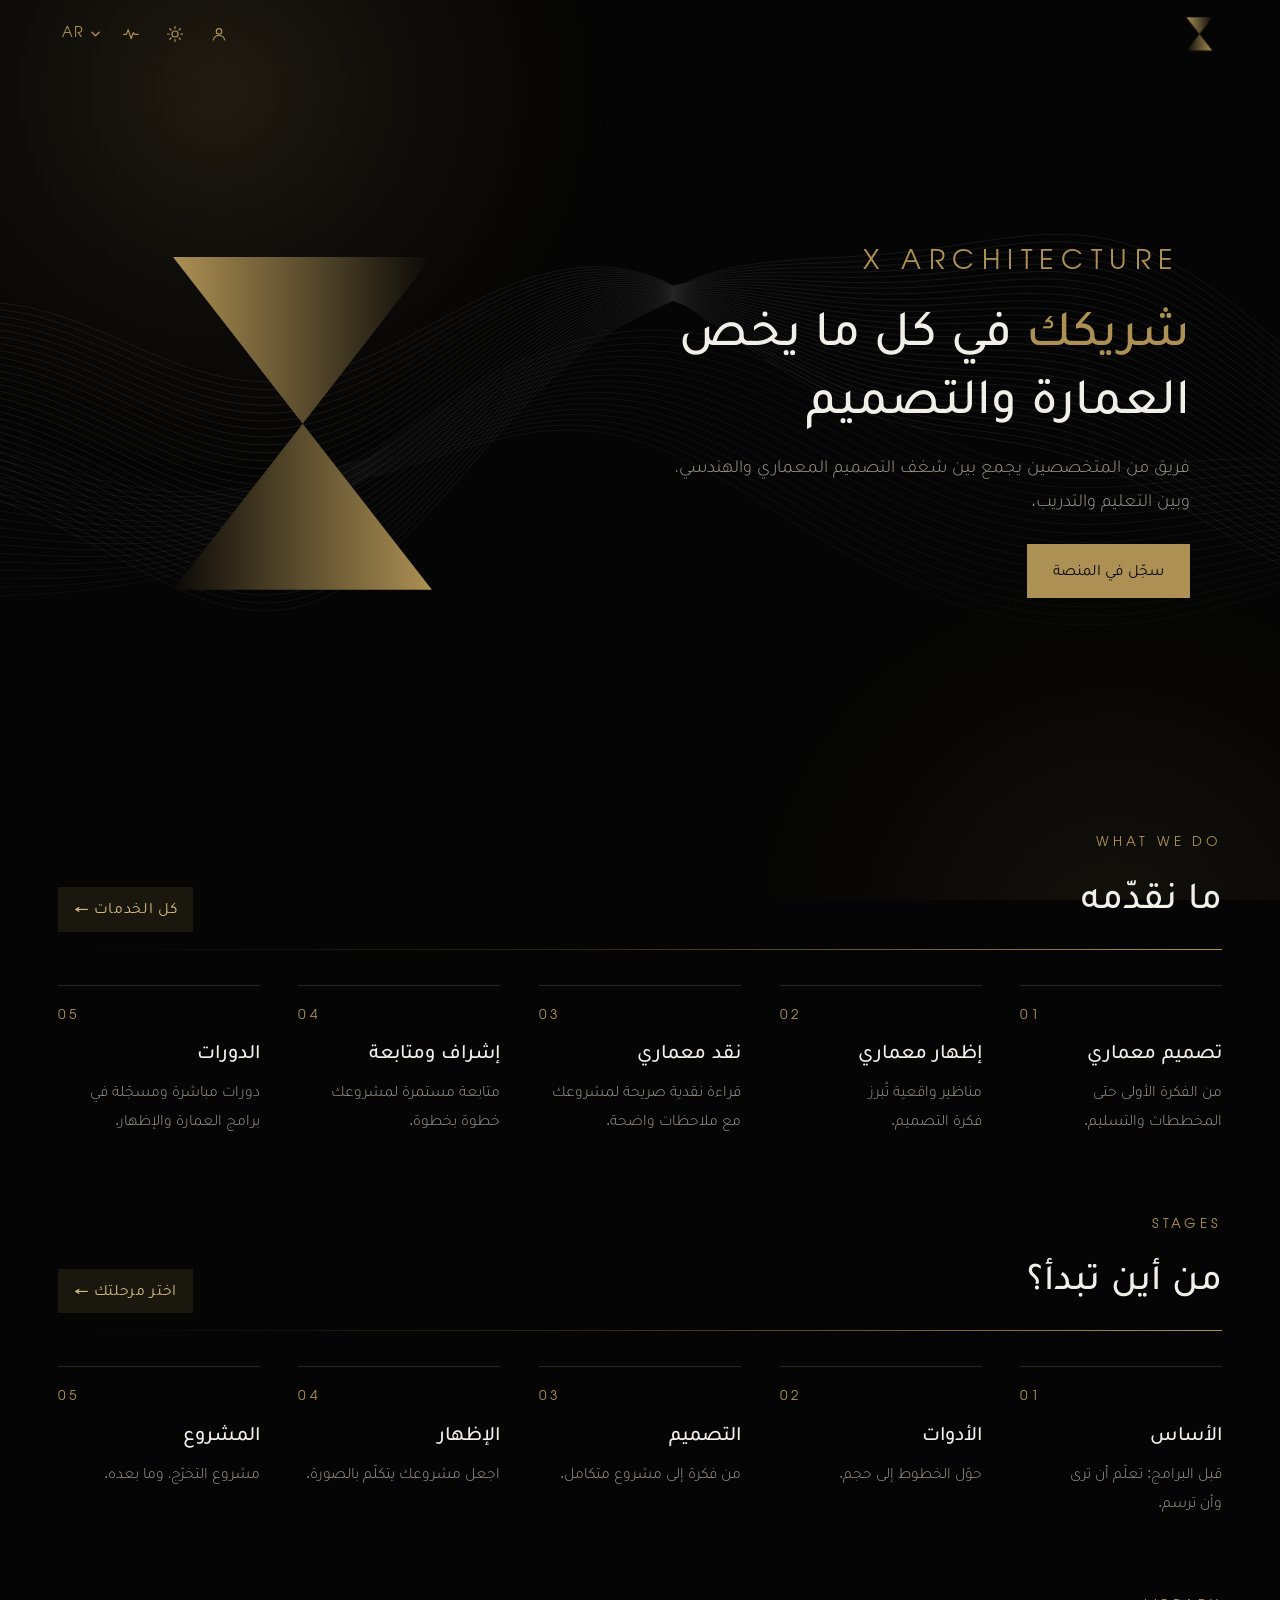
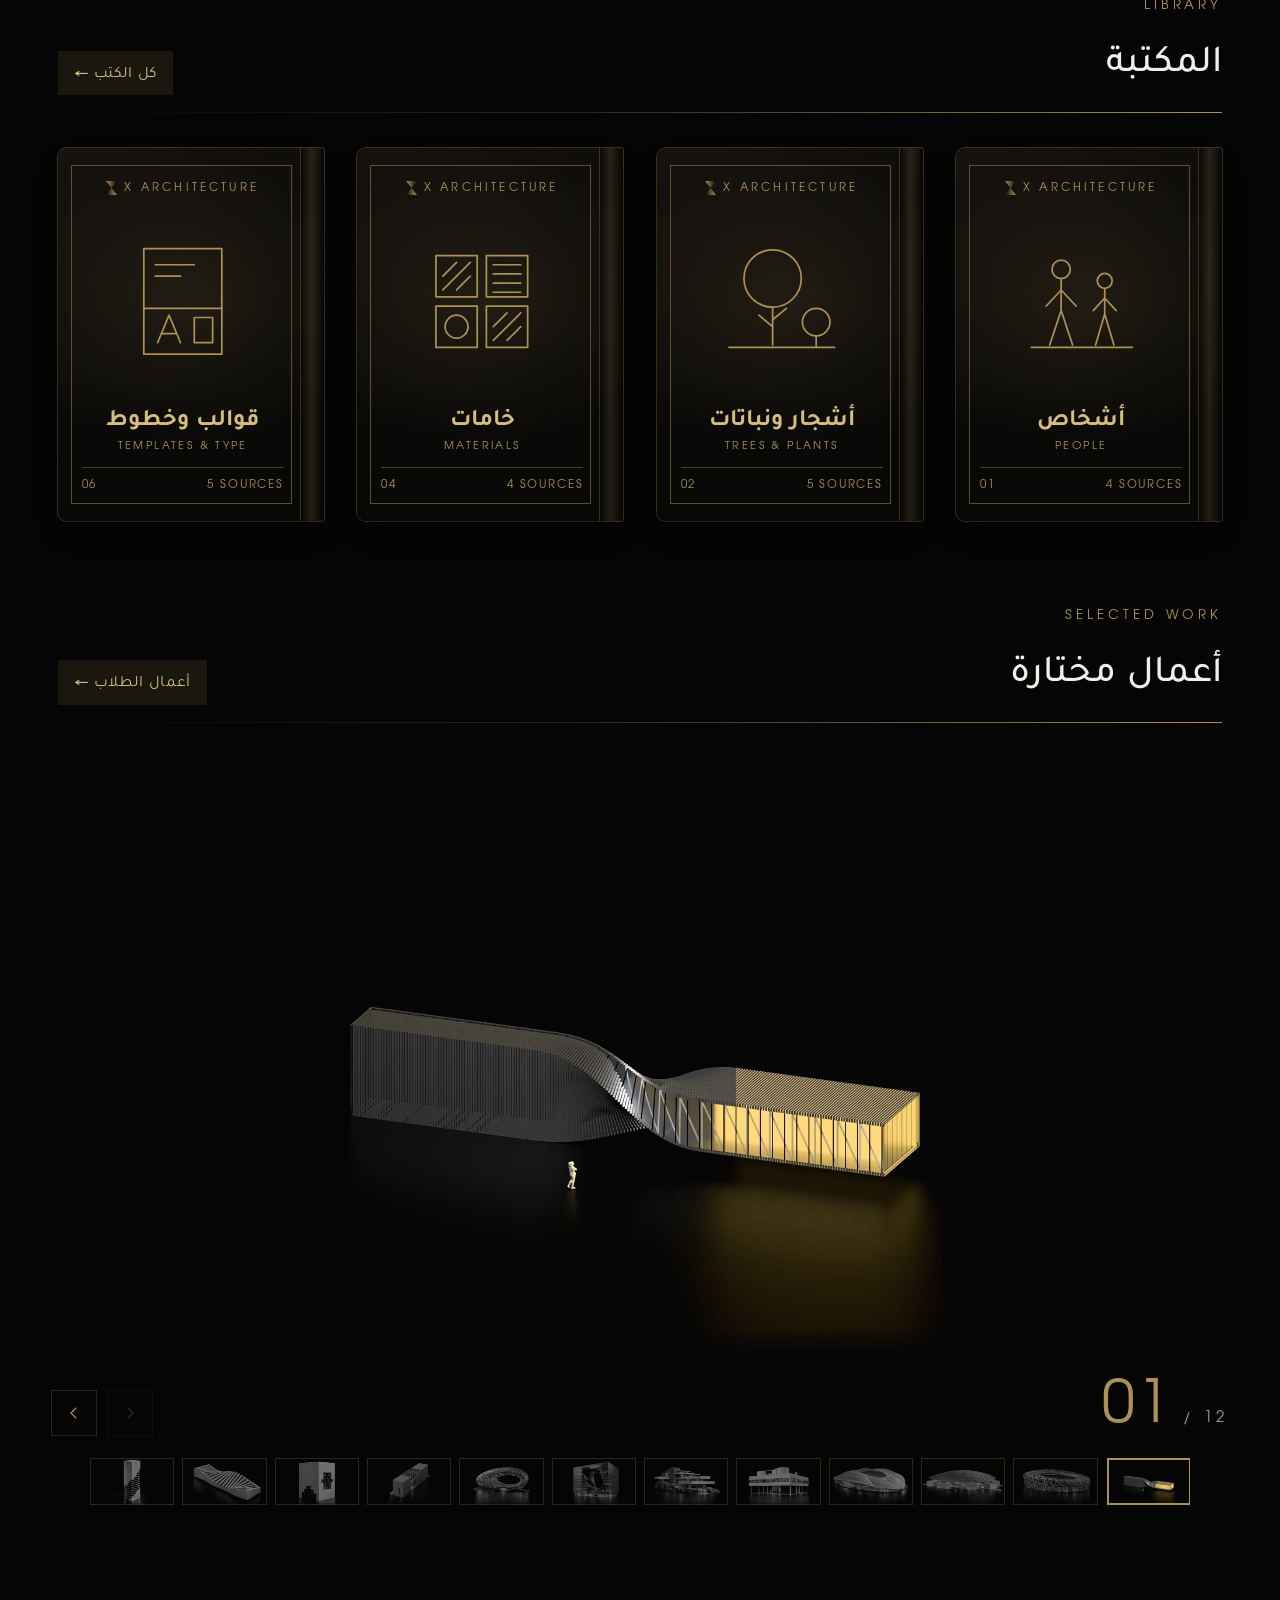
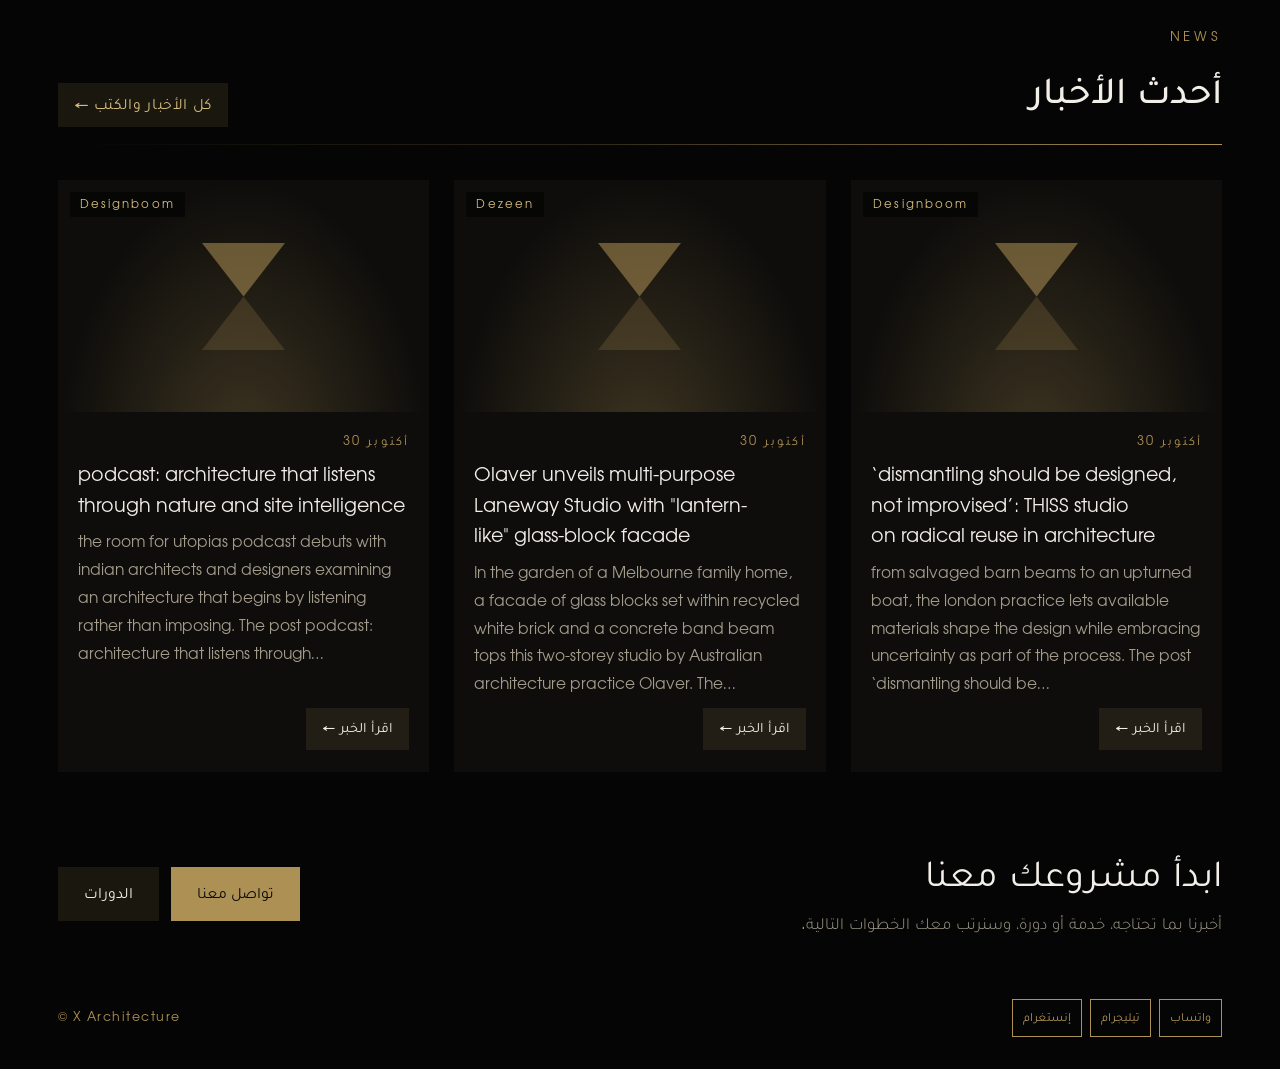
==== commit 76c09286: "Add library page: shelf of branded books with free resources Seven black-and-gold "X ARCHITECTURE" b" ====
--- a/index.html
+++ b/index.html
@@ -745,7 +745,7 @@
 /* phones: a way back to the home page from every other page */
 .bkw{display:none}
 @media(max-width:700px){
-body.rn .bkw,body.rw .bkw,body.ra .bkw,body.rs .bkw,body.rk .bkw,body.rp .bkw{display:block;padding-top:6px}
+body.rn .bkw,body.rw .bkw,body.ra .bkw,body.rs .bkw,body.rk .bkw,body.rp .bkw,body.rl .bkw{display:block;padding-top:6px}
 .bkh{display:inline-flex;align-items:center;gap:6px;padding:10px 0;font-size:.82rem;color:var(--soft)}
 .bkh::before{content:"\2039";font-size:1.4rem;line-height:1;margin-top:-2px}
 html[dir=rtl] .bkh::before{content:"\203A"}
@@ -982,6 +982,127 @@
 .pkhb p{margin:0;font-size:.9rem;line-height:1.75;color:var(--ink)}
 @media(max-width:860px){.pkhb{grid-template-columns:repeat(2,minmax(0,1fr))}}
 @media(max-width:560px){.pk2{grid-template-columns:minmax(0,1fr)}.pkhb>div{padding:14px 13px}.pkhb p{font-size:.84rem}}
+/* ===== library ===== */
+#vl{display:none}.rl #vl{display:block}.rl #vh{display:none}
+.sfq{position:relative;display:flex;align-items:center;gap:12px;max-width:520px;border-bottom:1px solid var(--line);margin:0 0 clamp(26px,4vw,44px);color:var(--soft);transition:border-color .25s}
+.sfq:focus-within{border-color:var(--gold);color:var(--gold)}
+.sfq .pkic{flex:0 0 20px;width:20px;height:20px}
+.sfq input{flex:1;min-width:0;background:none;border:0;outline:0;color:var(--ink);font:inherit;font-size:.95rem;padding:13px 0;-webkit-appearance:none;appearance:none}
+.sfq input::placeholder{color:var(--soft);opacity:.8}
+.sfq input::-webkit-search-cancel-button{-webkit-appearance:none}
+.sfsh{--g:clamp(16px,2.4vw,32px);display:grid;grid-template-columns:repeat(4,minmax(0,1fr));gap:calc(var(--g) + 26px) var(--g);padding:6px 0 18px}
+.sfb{position:relative;display:block;width:100%;padding:0;margin:0;background:none;border:0;font:inherit;color:inherit;cursor:pointer;perspective:900px;-webkit-tap-highlight-color:transparent}
+.sfb::after{content:"";position:absolute;inset-inline:calc(var(--g)/-2);bottom:-15px;height:9px;background:linear-gradient(var(--line),transparent);border-top:1px solid var(--line);pointer-events:none}
+.sfb:focus-visible{outline:2px solid var(--gold);outline-offset:6px}
+.sfbk{position:relative;display:block;aspect-ratio:5/7;--s:1;border-start-start-radius:3px;border-end-start-radius:3px;border-start-end-radius:9px;border-end-end-radius:9px;background:radial-gradient(110% 60% at 50% 42%,rgba(173,145,84,.13),transparent 65%),linear-gradient(150deg,#16130f,#080807 62%);box-shadow:0 14px 26px -10px rgba(0,0,0,.6),0 0 0 1px rgba(173,145,84,.34);transform-origin:50% 100%;transition:transform .45s cubic-bezier(.2,.7,.2,1),box-shadow .45s;overflow:hidden}
+html[dir=rtl] .sfbk{--s:-1}
+.sfb:hover .sfbk,.sfb:focus-visible .sfbk{transform:translateY(-9px) rotateY(calc(var(--s)*-9deg));box-shadow:0 26px 34px -12px rgba(0,0,0,.7),0 0 0 1px rgba(214,189,126,.7)}
+.sfsp{position:absolute;inset-block:0;inset-inline-start:0;width:9%;background:linear-gradient(90deg,rgba(0,0,0,.55),rgba(173,145,84,.16) 55%,rgba(0,0,0,.4));border-inline-end:1px solid rgba(173,145,84,.3)}
+html[dir=rtl] .sfsp{background:linear-gradient(270deg,rgba(0,0,0,.55),rgba(173,145,84,.16) 55%,rgba(0,0,0,.4))}
+.sfcc{position:absolute;inset:0;display:flex;flex-direction:column;align-items:stretch;padding:9% 9% 8% 15%;color:#d6bd7e;text-align:center}
+html[dir=rtl] .sfcc{padding:9% 15% 8% 9%}
+.sfcc::before{content:"";position:absolute;inset-block:4.5%;inset-inline:12% 5%;border:1px solid rgba(173,145,84,.5);pointer-events:none}
+.sfct{display:flex;align-items:center;justify-content:center;gap:7px;direction:ltr;padding-top:3%}
+.sfct svg{width:11px;height:14px;flex:none}
+.sfct em{font-style:normal;font-size:clamp(.5rem,.9vw,.62rem);letter-spacing:.28em;color:#AD9154;white-space:nowrap}
+.sfic{display:block;fill:none;stroke:currentColor;stroke-width:1.5;stroke-linecap:round;stroke-linejoin:round}
+.sfcc .sfic{flex:1 1 0;min-height:0;width:68%;margin:2% auto;color:#AD9154}
+.sftt{display:flex;flex-direction:column;gap:5px;padding-bottom:5%}
+.sftt b{font-weight:700;font-size:clamp(1rem,1.9vw,1.3rem);line-height:1.2;color:#d6bd7e}
+.sftt i{font-style:normal;font-size:clamp(.5rem,.85vw,.6rem);letter-spacing:.22em;color:#AD9154;direction:ltr}
+.sfft{display:flex;justify-content:space-between;direction:ltr;border-top:1px solid rgba(173,145,84,.4);padding-top:7px;margin-bottom:2%}
+.sfft u{text-decoration:none;font-size:.62rem;letter-spacing:.16em;color:#AD9154}
+.sfcnt{color:var(--soft);font-size:.82rem;margin:0 0 18px}
+.sftot{margin:34px 0 0;letter-spacing:.04em}
+.sfnone{color:var(--soft);padding:34px 0}
+.sfrs{display:grid;grid-template-columns:repeat(2,minmax(0,1fr));gap:16px}
+.sfrs .sfe{border:1px solid var(--line);padding:20px;background:var(--bg2)}
+.sfbn{display:block;font-style:normal;color:var(--gold);font-size:.7rem;letter-spacing:.06em;margin-top:2px}
+.sfe{display:flex;gap:16px;align-items:flex-start;padding:14px 0;border-bottom:1px dashed var(--line)}
+.sfe:last-of-type{border-bottom:0}
+.sfn{flex:none;min-width:2ch;color:var(--gold);font-size:1.15rem;line-height:1.1;direction:ltr;opacity:.9}
+.sfeb{flex:1;min-width:0;display:flex;flex-direction:column;align-items:flex-start;gap:6px}
+.sfeb h4{margin:0;font-weight:700;font-size:1.02rem;line-height:1.3;color:var(--ink)}
+.sfeb p{margin:0;color:var(--soft);font-size:.86rem;line-height:1.75;font-weight:300}
+.sfm{display:flex;flex-wrap:wrap;align-items:center;gap:7px;align-self:stretch}
+.sfm .sfo{margin:0;margin-inline-start:auto;padding-inline-start:10px}
+.sft{font-size:.68rem;letter-spacing:.08em;padding:3px 8px;border:1px solid var(--line);color:var(--soft);direction:ltr;line-height:1.4}
+.sfl{font-size:.7rem;line-height:1.5;padding:3px 10px;border:1px solid var(--soft);color:var(--soft);border-radius:99px;white-space:nowrap}
+.sfl.cc0{background:var(--gold);border-color:var(--gold);color:var(--ong)}
+.sfl.free,.sfl.ofl{border-color:var(--gold);color:var(--gold)}
+.sfl.acct{border-style:dashed;border-color:var(--gold);color:var(--gold)}
+.sfl.chk,.sfl.nc{border-style:dashed}
+.sfnt{display:block;color:var(--soft);font-size:.74rem;line-height:1.6;opacity:.9}
+.sfo{display:inline-flex;align-items:center;gap:8px;color:var(--gold);font-size:.82rem;border-bottom:1px solid var(--gold);padding:4px 0 3px;margin-top:2px;transition:color .2s,gap .2s}
+.sfo:hover{color:var(--gold2);gap:12px}
+.sfo .pkic{width:15px;height:15px}
+.sfo:focus-visible{outline:2px solid var(--gold);outline-offset:4px}
+/* reader */
+.sfr .sfs{position:relative;width:min(1100px,100%);display:flex;flex-direction:column;align-items:stretch;gap:14px;outline:0;animation:pmi .4s cubic-bezier(.2,.7,.2,1) both}
+.sfbook{--s:1;position:relative;display:grid;grid-template-columns:minmax(0,1fr);height:min(650px,calc(100svh - 138px));perspective:1700px;background:var(--bg2);border:7px solid #0b0a09;outline:1px solid rgba(173,145,84,.55);outline-offset:-4px;box-shadow:0 34px 90px rgba(0,0,0,.55),0 4px 0 -1px #0b0a09,0 8px 0 -2px #1a1814}
+html[dir=rtl] .sfbook{--s:-1}
+.sfpg{position:relative;display:flex;flex-direction:column;gap:6px;min-height:0;overflow-y:auto;overscroll-behavior:contain;padding:clamp(24px,3.2vw,44px) clamp(22px,3.2vw,46px) 18px;background:var(--bg2);animation:sffd .35s ease both}
+.sfpg h3{margin:4px 0 0;font-weight:700;font-size:clamp(1.7rem,3.2vw,2.5rem);line-height:1.15;color:var(--ink)}
+.sfsb{margin:0 0 8px;color:var(--soft);font-size:.92rem;font-weight:300}
+.sfk{color:var(--gold);letter-spacing:.3em;font-size:.68rem;direction:ltr;text-align:start;padding-inline-end:46px}
+html[dir=rtl] .sfk{text-align:right}
+.sfpg>.sfic{width:84px;height:84px;color:var(--gold);margin:14px 0 6px}
+.sfgl{display:flex;flex-direction:column;gap:11px;margin-top:14px;padding-top:16px;border-top:1px solid var(--line)}
+.sfgl>div{display:flex;align-items:flex-start;gap:12px}
+.sfgl .sfl{flex:none;margin-top:1px}
+.sfgl small{color:var(--soft);font-size:.78rem;line-height:1.65;font-weight:300}
+.sff{margin-top:auto;align-self:stretch;display:flex;justify-content:space-between;direction:ltr;color:var(--soft);font-size:.66rem;letter-spacing:.24em;border-top:1px solid var(--line);padding-top:10px}
+.sfpg>.sfe:first-of-type{margin-top:6px}
+.sfend{align-items:flex-start}
+.sfend p{color:var(--soft);font-size:.9rem;line-height:1.9;font-weight:300;margin:14px 0 10px;max-width:34ch}
+.sfmk{width:34px;height:44px;margin-top:14px}
+.sfbl{background:var(--bg2)}
+.sfx{position:absolute;z-index:4;top:12px;inset-inline-end:12px;width:44px;height:44px;display:grid;place-items:center;background:var(--bg2);border:1px solid var(--line);color:var(--ink);cursor:pointer;padding:0;transition:border-color .2s,color .2s}
+.sfx svg{fill:none;stroke:currentColor;stroke-width:1.8;stroke-linecap:round}
+.sfx:hover{border-color:var(--gold);color:var(--gold)}
+.sfx:focus-visible{outline:2px solid var(--gold);outline-offset:2px}
+.sfnv{display:flex;align-items:center;justify-content:center;gap:clamp(14px,3vw,30px);color:var(--ink);font-size:.82rem}
+.sfnv span{direction:ltr;letter-spacing:.14em;color:var(--soft);min-width:9ch;text-align:center}
+.sfbt{background:rgba(var(--bgr),.6);border:1px solid var(--line);color:var(--ink);font:inherit;font-size:.82rem;padding:11px 20px;min-height:44px;cursor:pointer;transition:border-color .2s,color .2s,opacity .2s}
+.sfbt:hover:not(:disabled){border-color:var(--gold);color:var(--gold)}
+.sfbt:focus-visible{outline:2px solid var(--gold);outline-offset:2px}
+.sfbt:disabled{opacity:.3;cursor:default}
+@keyframes sffd{from{opacity:0}to{opacity:1}}
+@keyframes sffl{from{opacity:.2;transform:rotateY(var(--a))}to{opacity:1;transform:none}}
+.sfdn .sfpg:last-child{transform-origin:calc(50% - var(--s)*50%) 50%;--a:calc(var(--s)*-88deg);animation:sffl .6s cubic-bezier(.3,.7,.2,1) both}
+.sfdp .sfpg:first-child{transform-origin:calc(50% + var(--s)*50%) 50%;--a:calc(var(--s)*88deg);animation:sffl .6s cubic-bezier(.3,.7,.2,1) both}
+.sfhm{display:grid;grid-template-columns:repeat(4,minmax(0,1fr));gap:clamp(16px,2.6vw,36px);--g:clamp(16px,2.6vw,36px);padding-bottom:6px}
+.sfhm .sfb::after{display:none}
+.sfadd .sfbk{background:transparent;box-shadow:none;border:1px dashed rgba(173,145,84,.6)}
+.sfadd .sfsp{display:none}
+.sfadd .sfcc{padding:9%}
+.sfadd .sfcc::before{display:none}
+.sfadd:hover .sfbk,.sfadd:focus-visible .sfbk{border-color:#d6bd7e}
+.sfadd .sfic{stroke-width:2}
+.sfhm .sfadd{display:none}
+@media(min-width:861px){
+  html[dir=rtl] .sfpg+.sfpg .sff,html:not([dir=rtl]) .sfpg:first-child .sff{flex-direction:row-reverse}
+  .sfbook{grid-template-columns:repeat(2,minmax(0,1fr))}
+  .sfbook::after{content:"";position:absolute;inset-block:0;left:50%;width:70px;margin-left:-35px;background:linear-gradient(90deg,transparent,rgba(0,0,0,.26) 50%,transparent);pointer-events:none;z-index:2}
+  .sfpg+.sfpg{border-inline-start:1px solid var(--line)}
+}
+@media(max-width:1000px){.sfsh,.sfhm{grid-template-columns:repeat(3,minmax(0,1fr))}}
+@media(max-width:700px){
+  .sfsh{grid-template-columns:repeat(2,minmax(0,1fr));--g:16px;gap:36px 16px}
+  .sfhm{grid-template-columns:repeat(2,minmax(0,1fr))}
+  .sfrs{grid-template-columns:minmax(0,1fr)}
+  .sfr .sfs{gap:10px;padding:0 0 calc(10px + env(safe-area-inset-bottom,0px))}
+  .sfbook{height:calc(100svh - 112px);border-width:0 0 0 0;border-block-start-width:5px;outline-offset:-3px;border-style:solid;border-color:#0b0a09}
+  .sfpg{padding:24px 22px 16px}
+  .sfbt{flex:1;padding-inline:10px}
+  .sfnv{padding:0 14px;gap:10px}
+  .sfnv span{min-width:7ch}
+  .sfcc .sfic{width:56%}
+}
+@media(prefers-reduced-motion:reduce){
+  .sfdn .sfpg:last-child,.sfdp .sfpg:first-child,.sfpg{animation:sffd .01s both}
+  .sfbk{transition:none}.sfb:hover .sfbk,.sfb:focus-visible .sfbk{transform:none}
+}
 </style>
 <link rel="stylesheet" href="motion.css?v=11">
 </head>
@@ -1021,7 +1142,7 @@
 <div class="mnk" id="mnk"></div>
 <header><div class="w">
 <button type="button" class="lg lgo" id="mnb" aria-label="القائمة" aria-haspopup="true" aria-expanded="false" aria-controls="mnp"><svg viewBox="0 0 547 703" aria-hidden="true"><polygon id="mxa" points="0,0 547,0 274,352 274,352" fill="url(#ga)"/><polygon id="mxb" points="274,352 274,352 547,703 0,703" fill="url(#gb)"/><polygon id="mxc" points="274,352 274,352 274,352 274,352" fill="url(#gc)" opacity="0"/></svg></button>
-<div class="mnp" id="mnp"><div class="mn" id="mn" role="navigation" aria-label="القائمة"><a style="--i:0" href="#" data-n="home"><em></em><span>الرئيسية</span></a><a style="--i:1" href="#services" data-n="services"><em>01</em><span>الخدمات</span></a><a style="--i:2" href="#path" data-n="path"><em>02</em><span>المراحل</span></a><a style="--i:3" href="#works" data-n="works"><em>03</em><span>أعمال الطلاب</span></a><a style="--i:4" href="#ai" data-n="ai"><em>04</em><span>الذكاء الاصطناعي</span></a><a style="--i:5" href="#news" data-n="news"><em>05</em><span>الأخبار والكتب</span></a><a style="--i:6" href="#contact" data-n="contact"><em>06</em><span>تواصل</span></a></div></div>
+<div class="mnp" id="mnp"><div class="mn" id="mn" role="navigation" aria-label="القائمة"><a style="--i:0" href="#" data-n="home"><em></em><span>الرئيسية</span></a><a style="--i:1" href="#services" data-n="services"><em>01</em><span>الخدمات</span></a><a style="--i:2" href="#path" data-n="path"><em>02</em><span>المراحل</span></a><a style="--i:3" href="#library" data-n="library"><em>03</em><span>المكتبة</span></a><a style="--i:4" href="#works" data-n="works"><em>04</em><span>أعمال الطلاب</span></a><a style="--i:5" href="#ai" data-n="ai"><em>05</em><span>الذكاء الاصطناعي</span></a><a style="--i:6" href="#news" data-n="news"><em>06</em><span>الأخبار والكتب</span></a><a style="--i:7" href="#contact" data-n="contact"><em>07</em><span>تواصل</span></a></div></div>
 <div class="hr"><button id="usb" class="lgb thb usb" type="button" data-join hidden aria-label="التسجيل"><svg class="uic" viewBox="0 0 24 24" aria-hidden="true"><circle cx="12" cy="8.5" r="3.6"/><path d="M4.5 20c.8-4 3.8-6 7.5-6s6.7 2 7.5 6"/></svg><span class="uin" aria-hidden="true"></span></button><button id="thb" class="lgb thb" type="button" aria-label="الوضع الفاتح"><svg class="si" viewBox="0 0 24 24" aria-hidden="true"><circle cx="12" cy="12" r="4"/><path d="M12 2v2.5M12 19.5V22M2 12h2.5M19.5 12H22M4.9 4.9l1.8 1.8M17.3 17.3l1.8 1.8M4.9 19.1l1.8-1.8M17.3 6.7l1.8-1.8"/></svg><svg class="tcn" viewBox="0 0 24 24" aria-hidden="true"><circle cx="12" cy="12" r="8.5"/><path d="M12 3.5v17a8.5 8.5 0 0 0 0-17z" fill="currentColor"/></svg><svg class="rd" viewBox="0 0 24 24" aria-hidden="true"><path d="M12 3.5a8.5 8.5 0 0 0 0 17z" fill="#b4091f" stroke="none"/><path d="M12 3.5a8.5 8.5 0 0 1 0 17z" fill="#8c8c94" stroke="none"/></svg><svg class="mo" viewBox="0 0 24 24" aria-hidden="true"><path d="M20 14.5A8 8 0 1 1 9.5 4a6.5 6.5 0 0 0 10.5 10.5z"/></svg></button><div class="ls" id="ls"><button id="lgb" class="lgb" type="button" aria-haspopup="true" aria-expanded="false" aria-controls="lgm" aria-label="Language"><span id="lgc">AR</span><svg class="cv" viewBox="0 0 10 6" aria-hidden="true"><path d="M1 1l4 4 4-4"/></svg></button><ul id="lgm" hidden><li><button type="button" data-l="ar" lang="ar" dir="rtl">العربية</button></li><li><button type="button" data-l="en" lang="en" dir="ltr">English</button></li><li><button type="button" data-l="tr" lang="tr" dir="ltr">Türkçe</button></li><li><button type="button" data-l="fr" lang="fr" dir="ltr">Français</button></li><li><button type="button" data-l="ku" lang="ckb" dir="rtl">کوردی</button></li></ul></div></div>
 </div></header>
 
@@ -1104,6 +1225,7 @@
 <div id="vw"><section><div class="w" id="wk"></div></section></div>
 <div id="va"><section><div class="w" id="ak"></div></section></div>
 <div id="vp"><section><div class="w" id="pk"></div></section></div>
+<div id="vl"><section><div class="w" id="sf"></div></section></div>
 </main>
 
 <footer><div class="w fr"><span class="fc">© X Architecture</span><a class="fbr" href="#" aria-label="X Architecture"><svg viewBox="0 0 547 703" aria-hidden="true"><use href="#mark"/></svg><span>X Architecture</span></a><span class="fs"><a href="https://instagram.com/xstudio4arch" target="_blank" rel="noopener" data-i="ig" aria-label="Instagram" title="Instagram"><span>Instagram</span></a><a href="https://t.me/xstudio4arch" target="_blank" rel="noopener" data-i="tg" aria-label="Telegram" title="Telegram"><span>Telegram</span></a><a href="https://wa.me/xstudio4arch" target="_blank" rel="noopener" data-i="wa" aria-label="WhatsApp" title="WhatsApp"><span>WhatsApp</span></a></span></div></footer>
@@ -1114,9 +1236,9 @@
 <script>
 function route(){
   var h=location.hash.slice(1),
-      v=(h==='news'||h==='books')?'n':h==='works'?'w':(h==='ai'||h==='tools'||h==='refs'||h==='render')?'a':(h==='services'||h==='courses')?'s':h==='contact'?'k':(h==='path'||h==='stages')?'p':'h',
-      K={n:'news',w:'works',a:'ai',s:'services',k:'contact',p:'path',h:'home'};
-  ['n','w','a','s','k','p'].forEach(function(x){document.body.classList.toggle('r'+x,v===x)});
+      v=(h==='news'||h==='books')?'n':h==='works'?'w':(h==='ai'||h==='tools'||h==='refs'||h==='render')?'a':(h==='services'||h==='courses')?'s':h==='contact'?'k':(h==='path'||h==='stages')?'p':(h==='library'||h==='lib')?'l':'h',
+      K={n:'news',w:'works',a:'ai',s:'services',k:'contact',p:'path',l:'library',h:'home'};
+  ['n','w','a','s','k','p','l'].forEach(function(x){document.body.classList.toggle('r'+x,v===x)});
   document.querySelectorAll('#mn a').forEach(function(a){a.classList.toggle('on',a.dataset.n===K[v])});
   var t=h&&document.getElementById(h);
   if(t&&h!=='news'&&h!=='works'&&h!=='ai'&&h!=='render'&&h!=='services'&&v!=='h'&&v!=='k')t.scrollIntoView();else window.scrollTo(0,0);
@@ -1163,8 +1285,8 @@
   try{sessionStorage.setItem('xt',t)}catch(e){}}
 thb.addEventListener('click',function(){var m=thm();setT(m==='dark'?'light':m==='light'?'mono':m==='mono'?'red':'dark')});
 if(thm()!=='dark')setT(thm());
-/*EN*/var EN={"المراحل": "Stages", "واتساب": "WhatsApp", "الخدمات": "Services", "أعمال الطلاب": "Student work", "الذكاء الاصطناعي": "AI", "الأخبار والكتب": "News & Books", "تواصل": "Contact", "شريكك": "Your partner", "في كل ما يخص العمارة والتصميم": "in everything architecture & design", "فريق من المتخصصين يجمع بين شغف التصميم المعماري والهندسي، وبين التعليم والتدريب.": "A team of specialists who combine a passion for architectural and engineering design with education and training.", "الخدمات التي نقدمها": "Our services", "تصميم معماري": "Architectural design", "تصميم مشاريع لأصحاب المشاريع والعملاء، من الفكرة الأولى حتى المخططات والتسليم.": "Design of projects for project owners and clients, from the first idea to drawings and handover.", "ملاحظة: لا نصمّم مشاريع الطلاب — نقدّم النقد والإشراف والمتابعة لهم فقط.": "Note: we do not design students’ projects — we only offer them critique, supervision and follow-up.", "إظهار معماري": "Architectural visualization", "مناظير واقعية بإضاءة وخامات تُبرز فكرة التصميم، للواجهات والفضاءات الداخلية. للطلاب وأصحاب المشاريع.": "Realistic views with lighting and materials that bring out the design idea, for facades and interiors. For students and project owners.", "نقد معماري": "Architectural critique", "قراءة نقدية صريحة لمشروعك — الفكرة والمخططات والإخراج — مع ملاحظات واضحة لتطويره. خدمة مخصصة للطلاب.": "A frank critical reading of your project — the idea, the drawings and the presentation — with clear notes to develop it. A service dedicated to students.", "إشراف ومتابعة": "Supervision & follow-up", "إشراف ومتابعة مستمرة لمشروعك خطوة بخطوة حتى الإنجاز. خدمة مخصصة للطلاب.": "Continuous supervision and follow-up of your project, step by step until completion. A service dedicated to students.", "الدورات": "Courses", "دورات مباشرة ومسجّلة في برامج العمارة والإظهار المعماري، تنتهي كل دورة بمشروع كامل.": "Live and recorded courses in architecture and visualization software. Every course ends with a complete project.", "التفاصيل والأسعار ↓": "Details and prices ↓", "ندرّس برامج العمارة والإظهار المعماري في دورات مباشرة أو مسجّلة، وتنتهي كل دورة بمشروع كامل.": "We teach architecture and visualization software in live or recorded courses. Every course ends with a complete project.", "الدورات التفاعلية": "Live courses", "مجموعات أسبوعية على مدار العام، بمعدل ساعتين للمحاضرة والتوقيت بالتوافق مع المشتركين. انضم لمجموعة أو كوّن مجموعتك الخاصة مع أصدقائك.": "Weekly groups all year round, about two hours per lecture, with timing agreed with participants. Join a group or form your own with friends.", "شرح مباشر مع إمكانية طرح الأسئلة": "Live teaching with Q&A", "برنامج منظّم متسلسل": "A structured, sequential programme", "مرونة في المواعيد": "Flexible schedule", "الدورات المسجّلة": "Recorded courses", "محاضرات مسجّلة ومنظّمة تغطي البرنامج بالتفصيل. فترة تجريبية 24 ساعة قبل الاشتراك، وبعدها وصول دائم مع دعم للإجابة عن استفساراتك.": "Organized recorded lectures covering the software in detail. A 24-hour trial before you subscribe, then permanent access with support for your questions.", "تعلّم حسب وقتك": "Learn at your own pace", "محتوى متكامل": "Complete content", "متابعة ودعم": "Follow-up and support", "البرامج": "Programs", "اضغط على أي برنامج لعرض تفاصيل الدورة والمهارات التي ستتقنها.": "Select any program to see the course details and the skills you will master.", "برامج ثلاثية الأبعاد": "3D programs", "مدة الدورة 15–20 يوماً": "Course length: 15–20 days", "برامج الإظهار المعماري": "Architectural visualization programs", "مدة الدورة 7–10 أيام": "Course length: 7–10 days", "دورة الحاسوب": "Computer course", "تعليم الحاسوب": "Computer basics", "الأسعار": "Prices", "ألف د.ع": "K IQD", "العروض": "Offers", "العرض الأول": "Offer 1", "برنامج ثلاثي الأبعاد + برنامج إظهار + دورة حاسوب": "One 3D program + one visualization program + a computer course", "العرض الثاني": "Offer 2", "برنامجان ثلاثيا الأبعاد + برنامجا إظهار + دورة حاسوب": "Two 3D programs + two visualization programs + a computer course", "العرض الثالث": "Offer 3", "4 برامج ثلاثية الأبعاد + 5 برامج إظهار + دورة حاسوب": "Four 3D programs + five visualization programs + a computer course", "يشمل الاشتراك: تثبيت وتفعيل البرامج، إضافات ومكتبات جاهزة، دعم ومتابعة حتى 100 يوم بعد انتهاء الدورة، وشهادة إتمام.": "Every course includes software installation and activation, ready-made add-ons and libraries, support for up to 100 days after the course, and a certificate of completion.", "ابدأ مشروعك معنا": "Start your project with us", "أخبرنا بما تحتاجه، خدمة أو دورة، وسنرتب معك الخطوات التالية.": "Tell us what you need, a service or a course, and we will plan the next steps with you.", "إنستغرام": "Instagram", "تيليجرام": "Telegram", "البريد الإلكتروني": "Email", "الهاتف": "Phone", "أخبار معمارية": "Architecture news", "أخبار معمارية من مصادر عالمية تتحدّث تلقائياً كل يوم — الصور من مصادرها الأصلية، واضغط على الخبر لقراءته هناك.": "Architecture news from global sources, refreshed automatically every day — images come from their original sources; click a story to read it there.", "كتب معمارية حسب المرحلة": "Architecture books by year", "اختر مرحلتك الدراسية. الكتب المنهجية الحديثة محمية بحقوق النشر، لذلك يفتح زرها صفحة الاستعارة المجانية في Open Library لقراءة الكتاب كاملاً في المتصفح بحساب مجاني. أما قسم «ملفات مجانية» فروابطه للقراءة أو التحميل المباشر بدون حساب.": "Choose your study year. Recent textbooks are under copyright, so their button opens the free lending page on Open Library, where you can read the full book in your browser with a free account. The “Free files” section links to books you can read or download directly, no account needed.", "مكتبات مجانية:": "Free libraries:"};/*ENEND*/
-/*DT*/var DT={"tr":{"Stages":"Aşamalar","WhatsApp":"WhatsApp","Selected work":"Seçilmiş çalışmalar","Services":"Hizmetler","Student work":"Öğrenci Çalışmaları","AI":"Yapay Zekâ","News & Books":"Haberler ve Kitaplar","Contact":"İletişim","We are":"Biz","an architecture platform":"bir mimarlık platformuyuz","Every architecture service in one place: design, supervision and critique for students.":"Tasarım, denetim ve eleştiri dahil, mimarlığın tüm hizmetleri öğrenciler için tek bir yerde.","Our services":"Sunduğumuz hizmetler","Architectural design":"Mimari tasarım","Design of projects for project owners and clients, from the first idea to drawings and handover.":"Proje sahipleri ve müşteriler için proje tasarımı: ilk fikirden çizimlere ve teslime kadar.","Note: we do not design students’ projects — we only offer them critique, supervision and follow-up.":"Not: Öğrenci projelerini biz tasarlamıyoruz; yalnızca eleştiri, denetim ve takip hizmeti sunuyoruz.","Architectural visualization":"Mimari görselleştirme","Realistic views with lighting and materials that bring out the design idea, for facades and interiors. For students and project owners.":"Tasarım fikrini öne çıkaran ışık ve malzemelerle gerçekçi görünümler; cepheler ve iç mekânlar için. Öğrenciler ve proje sahipleri için.","Architectural critique":"Mimari eleştiri","A frank critical reading of your project — the idea, the drawings and the presentation — with clear notes to develop it. A service dedicated to students.":"Projenizin açık sözlü bir eleştirel okuması: fikir, çizimler ve sunum. Geliştirmeniz için net notlarla. Öğrencilere özel bir hizmet.","Supervision & follow-up":"Denetim ve takip","Continuous supervision and follow-up of your project, step by step until completion. A service dedicated to students.":"Projenizin tamamlanmasına kadar adım adım sürekli denetim ve takip. Öğrencilere özel bir hizmet.","Courses":"Kurslar","Live and recorded courses in architecture and visualization software. Every course ends with a complete project.":"Mimarlık ve görselleştirme programlarında canlı ve kayıtlı kurslar. Her kurs eksiksiz bir projeyle biter.","Details and prices ↓":"Ayrıntılar ve fiyatlar ↓","We teach architecture and visualization software in live or recorded courses. Every course ends with a complete project.":"Mimarlık ve görselleştirme programlarını canlı veya kayıtlı kurslarla öğretiyoruz. Her kurs eksiksiz bir projeyle sona erer.","Live courses":"Canlı kurslar","Weekly groups all year round, about two hours per lecture, with timing agreed with participants. Join a group or form your own with friends.":"Yıl boyunca haftalık gruplar; her ders yaklaşık iki saat, saatler katılımcılarla birlikte belirlenir. Bir gruba katılın ya da arkadaşlarınızla kendi grubunuzu kurun.","Live teaching with Q&A":"Soru sorma imkânıyla canlı anlatım","A structured, sequential programme":"Düzenli, sıralı bir program","Flexible schedule":"Esnek saatler","Recorded courses":"Kayıtlı kurslar","Organized recorded lectures covering the software in detail. A 24-hour trial before you subscribe, then permanent access with support for your questions.":"Programı ayrıntılı biçimde ele alan düzenli kayıtlı dersler. Abonelikten önce 24 saatlik deneme, sonrasında sorularınız için destekle birlikte kalıcı erişim.","Learn at your own pace":"Kendi hızınızda öğrenin","Complete content":"Eksiksiz içerik","Follow-up and support":"Takip ve destek","Programs":"Programlar","3D programs":"3B programlar","Course length: 15–20 days":"Kurs süresi: 15–20 gün","Architectural visualization programs":"Mimari görselleştirme programları","Course length: 7–10 days":"Kurs süresi: 7–10 gün","Prices":"Fiyatlar","K IQD":"bin IQD","Offers":"Kampanyalar","Offer 1":"1. Kampanya","One 3D program + one visualization program + a computer course":"Bir 3B program + bir görselleştirme programı + bir bilgisayar kursu","Offer 2":"2. Kampanya","Two 3D programs + two visualization programs + a computer course":"İki 3B program + iki görselleştirme programı + bir bilgisayar kursu","Offer 3":"3. Kampanya","Four 3D programs + five visualization programs + a computer course":"Dört 3B program + beş görselleştirme programı + bir bilgisayar kursu","Every course includes software installation and activation, ready-made add-ons and libraries, support for up to 100 days after the course, and a certificate of completion.":"Her kurs; programların kurulumu ve etkinleştirilmesini, hazır eklentileri ve kütüphaneleri, kurs bittikten sonra 100 güne kadar destek ve takibi ile bir katılım sertifikasını içerir.","Start your project with us":"Projenize bizimle başlayın","Tell us what you need, a service or a course, and we will plan the next steps with you.":"Neye ihtiyacınız olduğunu söyleyin; hizmet ya da kurs, sonraki adımları birlikte planlayalım.","Instagram":"Instagram","Telegram":"Telegram","Email":"E-posta","Phone":"Telefon","Architecture news":"Mimarlık haberleri","Architecture news from global sources, refreshed automatically every day — images come from their original sources; click a story to read it there.":"Dünya genelindeki kaynaklardan mimarlık haberleri, her gün otomatik olarak güncellenir. Görseller kendi kaynaklarından gelir; haberi orada okumak için tıklayın.","Architecture books by year":"Sınıfa göre mimarlık kitapları","Choose your study year. Recent textbooks are under copyright, so their button opens the free lending page on Open Library, where you can read the full book in your browser with a free account. The “Free files” section links to books you can read or download directly, no account needed.":"Sınıfınızı seçin. Güncel ders kitapları telif hakkıyla korunduğundan, düğmeleri Open Library’deki ücretsiz ödünç alma sayfasını açar; ücretsiz bir hesapla kitabın tamamını tarayıcınızda okuyabilirsiniz. “Ücretsiz dosyalar” bölümündeki bağlantılar ise hesap gerekmeden doğrudan okuma veya indirme içindir.","Free libraries:":"Ücretsiz kütüphaneler:","Dark mode":"Koyu mod","Light mode":"Açık mod","Black on white":"Beyaz üzerine siyah","Register":"Kayıt ol","Join the platform":"Platforma katıl","My profile":"Profilim","Your profile":"Profiliniz","Create your profile once. It lets you contact us on Telegram and Instagram and enroll in courses.":"Profilinizi bir kez oluşturun. Telegram ve Instagram’dan bize ulaşmanızı ve kurslara kaydolmanızı sağlar.","Please register first so you can contact us.":"Bize ulaşabilmek için lütfen önce kayıt olun.","Preview mode: nothing is saved yet.":"Önizleme modu: henüz hiçbir şey kaydedilmiyor.","Full name":"Ad soyad","Country":"Ülke","Telegram or phone (optional)":"Telegram veya telefon (isteğe bağlı)","I am":"Ben","Student":"Öğrenci","Graduate":"Mezun","Other":"Diğer","Study stage":"Sınıf / aşama","Postgraduate":"Lisansüstü","Before university":"Üniversite öncesi","Specialty":"Uzmanlık alanı","Graduation year":"Mezuniyet yılı","Your field or job (optional)":"Alanınız veya mesleğiniz (isteğe bağlı)","University":"Üniversite","What are you interested in? (optional)":"İlgi alanlarınız neler? (isteğe bağlı)","I agree that X Architecture stores this information to contact me and to improve the platform. It is never sold or shared, and I can ask for it to be deleted on Telegram.":"X Architecture’ın bu bilgileri benimle iletişim kurmak ve platformu geliştirmek için saklamasını kabul ediyorum. Bilgiler asla satılmaz veya paylaşılmaz; Telegram’dan silinmesini isteyebilirim.","Save changes":"Değişiklikleri kaydet","Sign out":"Çıkış yap","Select…":"Seçin…","This field is required":"Bu alan zorunludur","Enter a valid email address":"Geçerli bir e-posta adresi girin","Please accept to continue":"Devam etmek için lütfen onaylayın","Welcome, ":"Hoş geldiniz, ","You are registered. You can now contact us and enroll in courses.":"Kaydınız tamamlandı. Artık bize ulaşabilir ve kurslara kaydolabilirsiniz.","Changes saved":"Değişiklikler kaydedildi","Open Telegram":"Telegram’ı aç","Open Instagram":"Instagram’ı aç","Continue to contact":"İletişime geç","Language":"Dil","Previous":"Önceki","Next":"Sonraki","View work":"Çalışmayı görüntüle","Close":"Kapat","Copy":"Kopyala","Copied":"Kopyalandı","Open ↗":"Aç ↗","Read story →":"Haberi oku →","Read / download free":"Ücretsiz oku / indir","Free to borrow & read":"Ücretsiz ödünç al ve oku","Download PDF":"PDF indir","Read free":"Ücretsiz oku","Free files to read & download":"Okumak ve indirmek için ücretsiz dosyalar","Updating…":"Güncelleniyor…","Refresh news":"Haberleri yenile","Last updated":"Son güncelleme","Could not update — try again later":"Güncellenemedi — daha sonra tekrar deneyin","No new stories right now":"Şu anda yeni haber yok","Year 1":"1. Sınıf","Year 2":"2. Sınıf","Year 3":"3. Sınıf","Year 4":"4. Sınıf","Year 5":"5. Sınıf","Selected student projects. Hover over a work to reveal its colors, and click it to view it large.":"Seçilmiş öğrenci projeleri. Renklerini görmek için bir çalışmanın üzerine gelin, büyük görmek için tıklayın.","View project ":"Projeyi görüntüle ","Student project ":"Öğrenci projesi ","AI for architecture":"Mimarlıkta yapay zekâ","Ready-made prompts (in English, as AI tools respond best to it). Copy one, adjust it to your project, and attach your image if the tool supports it.":"Hazır istemler (İngilizce, çünkü yapay zekâ araçları en iyi bu dilde yanıt verir). Birini kopyalayın, projenize göre düzenleyin ve araç destekliyorsa görselinizi ekleyin.","Sketch to render":"Eskizden render’a","Day to night":"Gündüzden geceye","Change materials":"Malzemeleri değiştir","Interior mood":"İç mekân atmosferi","Massing to render":"Kütleden render’a","Concept diagram":"Konsept diyagramı","AI add-ons for architecture":"Mimarlık için yapay zekâ eklentileri","Add-ons and tools that work inside architecture software or in the browser. Features and prices change quickly, so check the official site before subscribing.":"Mimarlık yazılımlarının içinde ya da tarayıcıda çalışan eklentiler ve araçlar. Özellikleri ve fiyatları hızla değişir; abone olmadan önce resmî siteyi kontrol edin.","A plugin that turns your 3D model into an AI-generated image while keeping its geometry; you only describe materials, mood and style.":"3B modelinizi geometrisini koruyarak yapay zekâ görüntüsüne dönüştüren bir eklenti; yalnızca malzemeyi, atmosferi ve stili tarif edersiniz.","A tool inside Chaos renderers that turns flat people and vegetation in your render into photorealistic ones.":"Chaos render programlarının içinde, görüntünüzdeki düz insan ve bitki figürlerini fotogerçekçi öğelere dönüştüren bir araç.","A real-time renderer with built-in AI tools such as atmosphere matching and texture upscaling.":"Atmosfer eşleme ve doku yükseltme gibi yerleşik yapay zekâ araçlarına sahip gerçek zamanlı bir render programı.","A web app for generating and enhancing images: it turns a sketch or simple massing into an image in real time and upscales renders.":"Görüntü üretmek ve iyileştirmek için bir web uygulaması: eskizi ya da basit bir kütleyi anında görüntüye çevirir ve renderların çözünürlüğünü artırır.","A web platform with models trained on architecture, for massing studies and facade options.":"Mimarlık üzerine eğitilmiş modellere sahip bir web platformu; kütle çalışmaları ve cephe seçenekleri için.","A cloud platform for early-stage site design: sun, wind, noise and microclimate analysis with fast AI predictions.":"Erken aşama alan tasarımı için bulut platformu: hızlı yapay zekâ tahminleriyle güneş, rüzgâr, gürültü ve mikroiklim analizi.","Generates concept and mood images quickly; it does not keep your design’s geometry exact, so it suits inspiration rather than drawings.":"Konsept ve atmosfer görüntülerini hızla üretir; tasarımınızın geometrisini birebir korumaz, bu yüzden çizim değil ilham için uygundur.","Render references":"Render referansları","Global platforms to browse professional renders for inspiration — images stay on their original sites, credited to their authors.":"İlham almak için profesyonel render’lara göz atabileceğiniz küresel platformlar; görseller kendi sitelerinde kalır ve sahiplerine atıf yapılır.","A gallery and community for architectural visualizers; the old CGArchitect site now redirects here.":"Mimari görselleştirme uzmanları için bir galeri ve topluluk; eski CGArchitect sitesi artık buraya yönlendiriyor.","A portfolio platform where architectural visualizers showcase their work.":"Mimari görselleştirme uzmanlarının çalışmalarını sergilediği bir portfolyo platformu.","An article listing the best render-inspiration platforms (Behance, CGArchitect, Archinect and more).":"En iyi render ilham platformlarını sıralayan bir yazı (Behance, CGArchitect, Archinect ve daha fazlası).","The foundation for understanding mass, space and order in design.":"Tasarımda kütle, mekân ve düzeni anlamanın temeli.","Architectural drawing and visual communication techniques.":"Mimari çizim ve görsel anlatım teknikleri.","A reference for dimensions and design standards.":"Ölçüler ve tasarım standartları için bir başvuru kaynağı.","The oldest surviving architectural treatise — completely free.":"Günümüze ulaşan en eski mimarlık incelemesi — tamamen ücretsiz.","Building systems and materials explained through drawings.":"Yapı sistemleri ve malzemeleri çizimlerle anlatılır.","How we perceive buildings and experience their spaces.":"Binaları nasıl algıladığımız ve mekânlarını nasıl deneyimlediğimiz.","Essays on Zumthor’s approach to design.":"Zumthor’un tasarım yaklaşımı üzerine denemeler.","Human dimensions in the design of interior space.":"İç mekân tasarımında insan ölçüleri.","A pattern language for designing buildings and cities.":"Binaları ve kentleri tasarlamak için bir örüntü dili.","A critique of rigid modernism, calling for richness of meaning.":"Katı modernizmin eleştirisi ve anlam zenginliği çağrısı.","The spirit and identity of place in architecture.":"Mimarlıkta mekânın ruhu ve kimliği.","How people perceive and navigate the city.":"İnsanların kenti nasıl algıladığı ve içinde nasıl yön bulduğu.","The 1923 manifesto of modern architecture.":"Modern mimarlığın 1923 tarihli manifestosu.","A critical history of modern architecture.":"Modern mimarlığın eleştirel tarihi.","A critique of modern urban planning and neighbourhood vitality.":"Modern kent planlamasının ve mahalle canlılığının eleştirisi.","Architecture and the senses against the dominance of sight.":"Görmenin egemenliğine karşı mimarlık ve duyular.","A retroactive manifesto reading Manhattan as the dense city.":"Manhattan’ı yoğun kentin örneği olarak okuyan geriye dönük bir manifesto.","The city as memory and building types.":"Bellek ve yapı tipleri olarak kent.","Designing cities at the human scale.":"Kentleri insan ölçeğinde tasarlamak.","Planning in harmony with nature and the environment.":"Doğa ve çevreyle uyumlu planlama.","An open textbook for beginners: architectural vocabulary, analyzing buildings and case studies, under a Creative Commons license.":"Yeni başlayanlar için açık bir ders kitabı: mimari terimler, yapı analizi ve örnek incelemeler; Creative Commons lisanslı.","Full studio course materials from MIT, free on OpenCourseWare.":"MIT’nin tüm stüdyo dersi materyalleri, OpenCourseWare’de ücretsiz.","A simple introduction to structures for architecture students with minimal math: loads, forces, arches, trusses and frames.":"Mimarlık öğrencileri için, en az matematikle yapılara basit bir giriş: yükler, kuvvetler, kemerler, kafes kirişler ve çerçeveler.","A classic on the ethical and aesthetic principles of architecture, in the public domain.":"Mimarlığın etik ve estetik ilkeleri üzerine bir klasik; kamu malı.","A public-domain scan of Palladio’s Four Books (1715). Read it in the browser; a PDF is available but large (about 115 MB).":"Palladio’nun Dört Kitap’ının (1715) kamu malı taraması. Tarayıcıda okuyabilirsiniz; PDF de mevcut ama büyük (yaklaşık 115 MB).","An open-access book (UCL Press, 2016) on contemporary drawing in art and architecture. The book page has a Download PDF button.":"Sanat ve mimarlıkta çağdaş çizim üzerine açık erişimli bir kitap (UCL Press, 2016). Kitap sayfasında PDF indirme düğmesi var.","Studio materials on designing within natural sites, free.":"Doğal alanlarda tasarım üzerine stüdyo materyalleri, ücretsiz.","The founding book of the garden-city idea and modern urban planning, in the public domain.":"Bahçe kent fikrinin ve modern kent planlamasının kurucu kitabı; kamu malı.","On how houses relate to the nature, climate and setting of their country, in the public domain.":"Evlerin ülkelerinin doğası, iklimi ve çevresiyle ilişkisi üzerine; kamu malı.","An open-access journal (CC BY-SA, no fees) of Iraqi architecture and planning research, free to read and useful for graduation research.":"Irak mimarlığı ve planlama araştırmalarına ayrılmış açık erişimli bir dergi (CC BY-SA, ücretsiz); okumak ücretsiz ve mezuniyet araştırmaları için yararlı.","formerly CGArchitect":"eski adıyla CGArchitect","Videos: how to start sketching your project concept":"Videolar: proje konseptinizin eskizine nasıl başlanır","Case studies for graduation projects":"Mezuniyet projeleri için örnek incelemeler","Graduation project resources":"Mezuniyet projesi kaynakları","Typical graduation-project steps: 1) choose the project idea 2) write the brief 3) select and analyse the site 4) functional program and case studies 5) concept and massing.":"Mezuniyet projesinin olağan adımları: 1) proje fikrini seçmek 2) brief yazmak 3) alanı seçip analiz etmek 4) işlevsel program ve örnek incelemeler 5) konsept ve kütle çalışması.","Short free series on architectural sketching: line weight, perspective and adding people (ArchDaily article with the videos).":"Mimari eskiz üzerine kısa ücretsiz bir dizi: çizgi kalınlığı, perspektif ve insan figürü ekleme (videoların yer aldığı ArchDaily yazısı).","A YouTube channel teaching light and shade, three-point perspective and ways to sketch buildings by hand.":"Işık-gölge, üç noktalı perspektif ve binaları elle eskizleme yollarını öğreten bir YouTube kanalı.","Ready-made search for concept-sketching videos for architects — mostly in English.":"Mimarlar için konsept eskizi videolarına hazır arama — çoğunlukla İngilizce.","Search for parti diagram videos: how to condense a project idea into a simple drawing.":"Parti diyagramı videolarına arama: bir proje fikri basit bir çizime nasıl indirgenir.","Museum projects published with photos and drawings — ideal for graduation-project case studies.":"Fotoğraf ve çizimlerle yayımlanmış müze projeleri — mezuniyet projesi örnek incelemeleri için ideal.","Cultural centers worldwide to study functional programs and design ideas.":"İşlevsel programları ve tasarım fikirlerini incelemek için dünyanın dört yanından kültür merkezleri.","A guide to site and climate analysis: sun paths, wind roses and psychrometric charts.":"Alan ve iklim analizi rehberi: güneş yolları, rüzgâr gülleri ve psikrometrik diyagramlar.","Free browser tools for sun paths, shadows and interior daylight.":"Güneş yolları, gölgeler ve iç mekân gün ışığı için ücretsiz tarayıcı araçları.","Tutorial on sun, wind, noise and microclimate analysis for early-stage site design.":"Erken aşama alan tasarımı için güneş, rüzgâr, gürültü ve mikroiklim analizi eğitimi.","Free curriculum for the thesis: choosing a topic, research and case studies, site analysis and defending before the jury.":"Bitirme tezi için ücretsiz müfredat: konu seçimi, araştırma ve örnek incelemeler, alan analizi ve jüri önünde savunma.","Public course specification outlining pre-thesis research: precedents, functional program and site analysis.":"Tez öncesi araştırmayı özetleyen herkese açık ders tanımı: emsaller, işlevsel program ve alan analizi.","What you will master":"Neleri öğreneceksiniz","The level you will reach":"Ulaşacağınız seviye","Contact us to enroll":"Kayıt için bize ulaşın","Included in the bundle offers":"Kampanya paketlerine dahildir","2D & 3D":"2B ve 3B","3D":"3B","Computer basics":"Bilgisayar temelleri","Computer course":"Bilgisayar kursu","Program details: ":"Program ayrıntıları: ","Previous program":"Önceki program","Next program":"Sonraki program","Select any program to see the course details and the skills you will master.":"Kurs ayrıntılarını ve ustalaşacağınız becerileri görmek için bir programa tıklayın.","Your partner":"Ortağınız,","in everything architecture & design":"mimarlık ve tasarımla ilgili her konuda","A team of specialists who combine a passion for architectural and engineering design with education and training.":"Mimari ve mühendislik tasarımı tutkusunu eğitim ve öğretimle buluşturan uzmanlardan oluşan bir ekip.","Motion effects: on":"Hareket efektleri: açık","Motion effects: off":"Hareket efektleri: kapalı","Red and grey":"Kırmızı ve gri","Selected student projects":"Seçilmiş öğrenci projeleri","Student project":"Öğrenci projesi","Student works gallery":"Öğrenci çalışmaları galerisi","Scroll to walk":"Gezmek için kaydırın","Walk through the gallery: scroll to move between the works, move the mouse to look around, and click a work to view it large.":"Galeride gezinin: eserler arasında ilerlemek için kaydırın, etrafa bakmak için fareyi hareket ettirin ve büyük görmek için bir esere tıklayın.","Scroll to explore":"Keşfetmek için kaydırın","Scroll through the works. Each one turns to full colour as it reaches the centre. Click any work to view it large.":"Eserler arasında kaydırın. Her biri merkeze geldiğinde renklenir. Büyük görmek için herhangi bir esere tıklayın.","Render studio":"Render stüdyosu","Turn a view of your project into an AI render. Free for registered students: two images a day.":"Projenizin bir görüntüsünü yapay zekâ ile render’a dönüştürün. Kayıtlı öğrenciler için ücretsiz: günde iki görsel.","Upload a view of your project":"Projenizin bir görüntüsünü yükleyin","Pick a style and add a note":"Bir stil seçin ve not ekleyin","Download your render":"Render’ınızı indirin","Join the platform to start and get two free images every day.":"Başlamak için platforma katılın; her gün iki ücretsiz görsel alın.","Coming soon":"Çok yakında","We are getting the render studio ready. It will open soon for registered students.":"Render stüdyosunu hazırlıyoruz. Yakında platforma kayıtlı öğrencilere açılacak.","Left for you today":"Bugün kalan hakkınız","Drop an image of your project here or click to choose":"Proje görselinizi buraya bırakın veya seçmek için tıklayın","Change image":"Görseli değiştir","Style":"Stil","Realistic render":"Gerçekçi render","Night scene":"Gece sahnesi","Materials and texture":"Malzeme ve doku","Interior render":"İç mekân render’ı","Massing to scene":"Kütleden sahneye","Extra note (optional)":"Ek not (isteğe bağlı)","e.g. warm stone façade, sunset light, palm trees":"ör. sıcak taş cephe, gün batımı ışığı, palmiye ağaçları","Render image":"Görseli oluştur","Rendering…":"Oluşturuluyor…","Rendering. This usually takes 10 to 40 seconds.":"Oluşturuluyor. Bu genellikle 10 ila 40 saniye sürer.","The generated render":"Oluşturulan render","Compare the two images":"İki görseli karşılaştırın","Before":"Önce","After":"Sonra","Download image":"Görseli indir","Try another style":"Başka bir stil deneyin","Your render will appear here":"Render’ınız burada görünecek","For a better result, use a clear view of your model from the camera angle you want, without text or dimensions on top. The image is AI-made for inspiration and early presentation, and its details may differ from your project.":"Daha iyi sonuç için modelinizden istediğiniz kamera açısıyla net bir görüntü kullanın; üzerinde yazı veya ölçü olmasın. Görsel yapay zekâ ile üretilir; ilham ve ön sunum içindir, ayrıntıları projenizden farklı olabilir.","Your images for today are used up. They renew at midnight UTC.":"Bugünkü görselleriniz bitti. Hak, gece yarısı (UTC) yenilenir.","The note contains words that are not allowed. Edit it and try again.":"Notta izin verilmeyen sözcükler var. Düzenleyip tekrar deneyin.","The image was not accepted. Use a JPG, PNG or WebP image.":"Görsel kabul edilmedi. JPG, PNG veya WebP kullanın.","The image could not be read, or it is too small. Use a JPG or PNG at least 160 pixels wide.":"Görsel okunamadı veya çok küçük. En az 160 piksel genişliğinde bir JPG veya PNG kullanın.","The image is too large. Choose one under 25 MB.":"Görsel çok büyük. 25 MB’tan küçük bir görsel seçin.","Could not reach the studio. Check your connection and try again.":"Stüdyoya ulaşılamadı. Bağlantınızı kontrol edip tekrar deneyin.","The render took longer than usual. Please try again in a moment.":"Oluşturma her zamankinden uzun sürdü. Lütfen biraz sonra tekrar deneyin.","Join the platform first, then try again.":"Önce platforma katılın, sonra tekrar deneyin.","The studio is busy right now, or today's free quota is used up. Please try again later.":"Stüdyo şu anda meşgul ya da bugünkü ücretsiz kota doldu. Lütfen daha sonra tekrar deneyin.","Daytime scene":"Gündüz sahnesi","Sunset light":"Gün batımı ışığı","Free prompt":"Serbest tarif","Transformation":"Dönüşüm","Describe what you want":"Ne istediğinizi yazın","Describe what you want (optional)":"Ne istediğinizi yazın (isteğe bağlı)","Try for example":"Örneğin deneyin","Make it a night scene with warm light from the windows":"Pencerelerden gelen sıcak ışıkla gece sahnesi yap","Natural stone façade with timber details":"Ahşap detaylı doğal taş cephe","Add palm trees, people and cars on the street":"Sokağa palmiye ağaçları, insanlar ve arabalar ekle","Overcast mood with a wet street after rain":"Bulutlu hava ve yağmur sonrası ıslak sokak","e.g. turn the sketch into a realistic daylight render, warm stone façade, palm trees":"ör. eskizi gün ışığında gerçekçi bir render’a çevir, sıcak taş cephe, palmiye ağaçları","Upload your image":"Görselinizi yükleyin","A hand sketch, a screenshot from Revit, SketchUp or Rhino, or a photo of a model.":"Elle çizilmiş bir eskiz, Revit, SketchUp veya Rhino’dan bir ekran görüntüsü ya da bir maket fotoğrafı.","Say what you want":"Ne istediğinizi söyleyin","Pick a ready transformation such as day, night or sketch to render, or write your own prompt in Arabic or English.":"Gündüz, gece veya eskizden render’a gibi hazır bir dönüşüm seçin ya da kendi tarifinizi Arapça veya İngilizce yazın.","Press Render":"Oluştur’a basın","Your image arrives in about half a minute. Compare it with the original and download it.":"Görseliniz yaklaşık yarım dakikada hazır olur. Orijinaliyle karşılaştırın ve indirin.","Write a description of what you want first.":"Önce ne istediğinizi yazın.","We are getting X Architecture AI ready. It will open soon for registered students.":"X Architecture AI’ı hazırlıyoruz. Yakında platforma kayıtlı öğrencilere açılacak.","Our AI for rendering student projects. Upload an image of your project, write what you want or pick a ready transformation, and get a rendered image back. Free for registered students: two images a day.":"Öğrenci projelerini render etmek için yapay zekâmız. Projenizin bir görselini yükleyin, ne istediğinizi yazın veya hazır bir dönüşüm seçin; size render edilmiş bir görsel dönsün. Kayıtlı öğrenciler için ücretsiz: günde iki görsel.","Public universities":"Devlet üniversiteleri","Technical universities":"Teknik üniversiteler","Kurdistan Region":"Kürdistan Bölgesi","Private universities and colleges":"Özel üniversiteler ve yüksekokullar","Other (type the university name)":"Diğer (üniversite adını yazın)","University name":"Üniversite adı","The AI sees a reduced copy of your image (up to 512 pixels), so fine details only survive if they are clear at that size: choose a simple, clear view of the massing and openings. The result itself is produced at a much higher resolution.":"Yapay zekâ görselinizin küçültülmüş bir kopyasını görür (en fazla 512 piksel); bu yüzden ince ayrıntılar ancak o boyutta net görünüyorsa korunur: kütleyi ve açıklıkları net gösteren sade bir görünüm seçin. Sonuç ise çok daha yüksek çözünürlükte üretilir.","What we do":"Neler yapıyoruz","All services":"Tüm hizmetler","From the first idea to drawings and handover.":"İlk fikirden çizimlere ve teslime kadar.","Realistic views that bring out the design idea.":"Tasarım fikrini öne çıkaran gerçekçi görseller.","A frank critical reading of your project with clear notes.":"Projenizin açık ve net notlarla dürüst bir eleştirel okuması.","Step-by-step follow-up of your project.":"Projenizin adım adım takibi.","Live and recorded courses in architecture and visualization software.":"Mimarlık ve görselleştirme programlarında canlı ve kayıtlı kurslar.","Try it now":"Hemen deneyin","Upload an image of your project, pick a transformation or write your own, and get an AI-rendered image back. Free for registered students: two images a day.":"Projenizin bir görselini yükleyin, bir dönüşüm seçin veya kendi isteğinizi yazın; yapay zekâ ile render edilmiş bir görsel alın. Kayıtlı öğrenciler için ücretsiz: günde iki görsel.","View all work":"Tüm çalışmaları gör","Latest news":"Son haberler","All news & books":"Tüm haberler ve kitaplar","Tell us what you need, a service or a course, and we will arrange the next steps with you.":"Neye ihtiyacınız olduğunu söyleyin, bir hizmet ya da kurs; sonraki adımları birlikte planlayalım.","Contact us":"Bize ulaşın","Dusty scene":"Tozlu sahne","Overcast scene":"Bulutlu sahne","Rainy scene":"Yağmurlu sahne","e.g. make it a night scene with a light dust haze in the air":"örn. sahneyi gece yapın, havada hafif bir toz bulutu olsun","A dusty scene with an orange dust haze in the air":"Havada turuncu bir toz bulutu olan tozlu bir sahne","Light mist in the early morning":"Sabahın erken saatlerinde hafif sis","The AI is told to keep your design exactly as it is and change only the scene (light and atmosphere), but very fine details may occasionally differ.":"Yapay zekâya tasarımınızı olduğu gibi koruması ve yalnızca sahneyi (ışık ve atmosfer) değiştirmesi söylenir; ancak çok ince ayrıntılar bazen farklı çıkabilir.","Gold on black":"Altın ve siyah","Show my result on the home page of the site (the image only, without your name)":"Sonucumu sitenin ana sayfasında göster (yalnızca görsel, adım olmadan)","Your result was added to the home page of the site.":"Sonucunuz sitenin ana sayfasına eklendi.","Your result will appear on the home page after it is reviewed.":"Sonucunuz incelendikten sonra ana sayfada görünecek.","The “Gold on black” style turns the scene into a black background with gold light. If you leave the display box ticked, only the resulting image appears on the home page, without your name.":"“Altın ve siyah” stili sahneyi siyah bir arka plana ve altın bir ışığa dönüştürür. Gösterim kutusunu işaretli bırakırsanız yalnızca ortaya çıkan görsel, adınız olmadan ana sayfada yer alır.","Renders on a black background with gold light. Turn your project into this look with X Architecture AI and it appears here.":"Siyah arka planlı ve altın ışıklı render’lar. Projenizi X Architecture AI ile bu görünüme dönüştürün, burada yer alsın.","Create your profile once to use X Architecture AI and get two free images every day. Contacting us is open to everyone, no registration needed.":"Profilinizi bir kez oluşturun; X Architecture AI’yı kullanın ve her gün iki ücretsiz görsel alın. Bize ulaşmak herkese açıktır, kayıt gerekmez.","You are registered. You can now use X Architecture AI.":"Kaydınız yapıldı. Artık X Architecture AI’yı kullanabilirsiniz.","Start with the AI":"Yapay zekâyla başla","Black-background works":"Siyah arka planlı çalışmalar","In the X Architecture style":"X Architecture tarzında","Render ":"Render ","View render ":"Render’ı görüntüle ","Home":"Ana sayfa","For project owners and clients":"Proje sahipleri ve müşteriler için","We design your project from the first idea through the drawings to handover, to suit your site, needs and budget.":"Projenizi ilk fikirden çizimlere ve teslime kadar; arazinize, ihtiyaçlarınıza ve bütçenize uygun şekilde tasarlıyoruz.","A concept and first vision that sets the direction of the project":"Projenin yönünü belirleyen bir konsept ve ilk vizyon","Clear plans, sections and elevations":"Net planlar, kesitler ve cepheler","A 3D model and views of the project":"Projenin 3B modeli ve görünümleri","Handover of the complete project files":"Proje dosyalarının eksiksiz teslimi","For students and project owners":"Öğrenciler ve proje sahipleri için","We turn your design into realistic views, with lighting and materials that bring out the idea of the project, for façades and interiors.":"Tasarımınızı, projenin fikrini öne çıkaran ışık ve malzemelerle gerçekçi görünümlere dönüştürüyoruz; cepheler ve iç mekânlar için.","Exterior views of the façades":"Cephelerin dış görünümleri","Interior views of the spaces":"Mekânların iç görünümleri","Lighting and materials that suit the project idea":"Proje fikrine uygun ışık ve malzemeler","High-quality images ready for presentation":"Sunuma hazır yüksek kaliteli görseller","For students":"Öğrenciler için","A frank reading of your project — the idea, the drawings and the presentation — with clear notes that help you develop it before submission.":"Projenizin açık sözlü bir okuması — fikir, çizimler ve sunum — teslimden önce geliştirmenize yardımcı olacak net notlarla.","An assessment of the idea and the design logic":"Fikrin ve tasarım mantığının değerlendirmesi","Notes on the plans and sections":"Plan ve kesitlere dair notlar","Notes on the presentation and the boards":"Sunum ve paftalara dair notlar","Clear points to improve":"Geliştirilecek net noktalar","We accompany you step by step to completion: we follow your project’s progress and guide you at every stage.":"Tamamlanana kadar adım adım yanınızdayız: projenizin ilerleyişini izliyor ve her aşamada size yol gösteriyoruz.","Continuous follow-up of the project stages":"Proje aşamalarının sürekli takibi","Guidance at every stage":"Her aşamada yönlendirme","Review of the work before every submission":"Her tesliminden önce işin gözden geçirilmesi","Time planning and setting priorities":"Zaman planlaması ve önceliklerin belirlenmesi","What you get":"Neler elde edersiniz?","Contact us about this service":"Bu hizmet için bize ulaşın","View details":"Ayrıntıları gör","Our AI for rendering student projects. Upload an image of your project, write what you want or pick a ready transformation, and get a rendered image back.":"Öğrenci projelerini render etmek için yapay zekâmız. Projenizin bir görselini yükleyin, istediğinizi yazın ya da hazır bir dönüşüm seçin; render edilmiş bir görsel alın.","Renders on a black background with gold light.":"Siyah arka planlı ve altın ışıklı render’lar.","Create your profile once and we will open X Architecture AI for you as soon as it launches. Contacting us is open to everyone, no registration needed.":"Profilinizi bir kez oluşturun; X Architecture AI açıldığı anda sizin için de açalım. Bize ulaşmak herkese açıktır, kayıt gerekmez.","You are registered. We will open X Architecture AI for you as soon as it launches.":"Kaydınız yapıldı. X Architecture AI açıldığı anda sizin için de açacağız.","Write the email in English letters, for example yourname@gmail.com":"E-postayı İngilizce harflerle yazın, örneğin yourname@gmail.com","Did you mean ":"Şunu mu demek istediniz: ","Temporary email addresses are not accepted":"Geçici e-posta adresleri kabul edilmez","Could not connect. Please try again":"Bağlanılamadı. Lütfen tekrar deneyin","Confirm your email":"E-postanızı doğrulayın","We sent a 6-digit code to ":"6 haneli bir kod gönderdik: ","Enter the code":"Kodu girin","Enter the 6-digit code":"6 haneli kodu girin","Confirm":"Doğrula","Resend the code":"Kodu yeniden gönder","Change email":"E-postayı değiştir","Did not get it? Check your spam folder.":"Gelmedi mi? Spam klasörünüzü kontrol edin.","The code is incorrect":"Kod yanlış","The code has expired. Request a new one":"Kodun süresi doldu. Yeni bir kod isteyin","Too many attempts. Request a new code":"Çok fazla deneme yapıldı. Yeni bir kod isteyin","We could not send the code. Check the address and try again later":"Kod gönderilemedi. Adresi kontrol edip daha sonra tekrar deneyin","Please wait a moment before asking for a new code":"Yeni bir kod istemeden önce lütfen biraz bekleyin","Your email is not confirmed yet. Confirm it to keep using your profile.":"E-postanız henüz doğrulanmadı. Profilinizi kullanmaya devam etmek için doğrulayın.","Confirm your email to start.":"Başlamak için e-postanızı doğrulayın.","Menu":"Menü","Email us":"E-posta gönderin"},"fr":{"Stages":"Étapes","WhatsApp":"WhatsApp","Selected work":"Travaux sélectionnés","Services":"Services","Student work":"Travaux d’étudiants","AI":"IA","News & Books":"Actualités et livres","Contact":"Contact","We are":"Nous sommes","an architecture platform":"une plateforme d’architecture","Every architecture service in one place: design, supervision and critique for students.":"Tous les services d’architecture réunis : conception, suivi et critique pour les étudiants.","Our services":"Nos services","Architectural design":"Conception architecturale","Design of projects for project owners and clients, from the first idea to drawings and handover.":"Conception de projets pour les maîtres d’ouvrage et les clients, de la première idée aux plans et à la livraison.","Note: we do not design students’ projects — we only offer them critique, supervision and follow-up.":"Remarque : nous ne concevons pas les projets des étudiants — nous leur offrons uniquement critique, suivi et accompagnement.","Architectural visualization":"Visualisation architecturale","Realistic views with lighting and materials that bring out the design idea, for facades and interiors. For students and project owners.":"Des vues réalistes, avec lumière et matériaux, qui mettent en valeur l’idée du projet, pour les façades et les intérieurs. Pour les étudiants et les maîtres d’ouvrage.","Architectural critique":"Critique architecturale","A frank critical reading of your project — the idea, the drawings and the presentation — with clear notes to develop it. A service dedicated to students.":"Une lecture critique franche de votre projet — l’idée, les plans et la présentation — avec des remarques claires pour le faire progresser. Un service réservé aux étudiants.","Supervision & follow-up":"Suivi et supervision","Continuous supervision and follow-up of your project, step by step until completion. A service dedicated to students.":"Un suivi et une supervision continus de votre projet, pas à pas, jusqu’à son achèvement. Un service réservé aux étudiants.","Courses":"Cours","Live and recorded courses in architecture and visualization software. Every course ends with a complete project.":"Des cours en direct et enregistrés sur les logiciels d’architecture et de visualisation. Chaque cours se termine par un projet complet.","Details and prices ↓":"Détails et tarifs ↓","We teach architecture and visualization software in live or recorded courses. Every course ends with a complete project.":"Nous enseignons les logiciels d’architecture et de visualisation en cours en direct ou enregistrés. Chaque cours se termine par un projet complet.","Live courses":"Cours en direct","Weekly groups all year round, about two hours per lecture, with timing agreed with participants. Join a group or form your own with friends.":"Des groupes hebdomadaires toute l’année, environ deux heures par séance, avec des horaires fixés avec les participants. Rejoignez un groupe ou formez le vôtre avec vos amis.","Live teaching with Q&A":"Cours en direct avec possibilité de poser des questions","A structured, sequential programme":"Un programme structuré et progressif","Flexible schedule":"Horaires flexibles","Recorded courses":"Cours enregistrés","Organized recorded lectures covering the software in detail. A 24-hour trial before you subscribe, then permanent access with support for your questions.":"Des cours enregistrés et structurés qui couvrent le logiciel en détail. Essai de 24 heures avant de vous inscrire, puis accès permanent avec une aide pour vos questions.","Learn at your own pace":"Apprenez à votre rythme","Complete content":"Un contenu complet","Follow-up and support":"Suivi et assistance","Programs":"Logiciels","3D programs":"Logiciels 3D","Course length: 15–20 days":"Durée du cours : 15 à 20 jours","Architectural visualization programs":"Logiciels de visualisation architecturale","Course length: 7–10 days":"Durée du cours : 7 à 10 jours","Prices":"Tarifs","K IQD":"k IQD","Offers":"Offres","Offer 1":"Offre 1","One 3D program + one visualization program + a computer course":"Un logiciel 3D + un logiciel de visualisation + un cours d’informatique","Offer 2":"Offre 2","Two 3D programs + two visualization programs + a computer course":"Deux logiciels 3D + deux logiciels de visualisation + un cours d’informatique","Offer 3":"Offre 3","Four 3D programs + five visualization programs + a computer course":"Quatre logiciels 3D + cinq logiciels de visualisation + un cours d’informatique","Every course includes software installation and activation, ready-made add-ons and libraries, support for up to 100 days after the course, and a certificate of completion.":"Chaque cours comprend l’installation et l’activation des logiciels, des extensions et bibliothèques prêtes à l’emploi, un accompagnement jusqu’à 100 jours après la fin du cours et un certificat de réussite.","Start your project with us":"Lancez votre projet avec nous","Tell us what you need, a service or a course, and we will plan the next steps with you.":"Dites-nous ce dont vous avez besoin, un service ou un cours, et nous organiserons ensemble les prochaines étapes.","Instagram":"Instagram","Telegram":"Telegram","Email":"E-mail","Phone":"Téléphone","Architecture news":"Actualités de l’architecture","Architecture news from global sources, refreshed automatically every day — images come from their original sources; click a story to read it there.":"Des actualités d’architecture issues de sources internationales, mises à jour automatiquement chaque jour — les images viennent de leurs sources d’origine ; cliquez sur un article pour le lire sur place.","Architecture books by year":"Livres d’architecture par année d’études","Choose your study year. Recent textbooks are under copyright, so their button opens the free lending page on Open Library, where you can read the full book in your browser with a free account. The “Free files” section links to books you can read or download directly, no account needed.":"Choisissez votre année d’études. Les manuels récents sont protégés par le droit d’auteur : leur bouton ouvre donc la page de prêt gratuit d’Open Library, où vous pouvez lire le livre en entier dans votre navigateur avec un compte gratuit. La section « Fichiers gratuits » propose des liens de lecture ou de téléchargement direct, sans compte.","Free libraries:":"Bibliothèques gratuites :","Dark mode":"Mode sombre","Light mode":"Mode clair","Black on white":"Noir sur blanc","Register":"S’inscrire","Join the platform":"Rejoindre la plateforme","My profile":"Mon profil","Your profile":"Votre profil","Create your profile once. It lets you contact us on Telegram and Instagram and enroll in courses.":"Créez votre profil une seule fois. Il vous permet de nous contacter sur Telegram et Instagram et de vous inscrire aux cours.","Please register first so you can contact us.":"Veuillez d’abord vous inscrire pour pouvoir nous contacter.","Preview mode: nothing is saved yet.":"Mode aperçu : rien n’est encore enregistré.","Full name":"Nom complet","Country":"Pays","Telegram or phone (optional)":"Telegram ou téléphone (facultatif)","I am":"Je suis","Student":"Étudiant(e)","Graduate":"Diplômé(e)","Other":"Autre","Study stage":"Niveau d’études","Postgraduate":"Troisième cycle","Before university":"Avant l’université","Specialty":"Spécialité","Graduation year":"Année de diplôme","Your field or job (optional)":"Votre domaine ou métier (facultatif)","University":"Université","What are you interested in? (optional)":"Qu’est-ce qui vous intéresse ? (facultatif)","I agree that X Architecture stores this information to contact me and to improve the platform. It is never sold or shared, and I can ask for it to be deleted on Telegram.":"J’accepte que X Architecture conserve ces informations pour me contacter et améliorer la plateforme. Elles ne sont jamais vendues ni partagées, et je peux en demander la suppression sur Telegram.","Save changes":"Enregistrer les modifications","Sign out":"Se déconnecter","Select…":"Choisir…","This field is required":"Ce champ est obligatoire","Enter a valid email address":"Saisissez une adresse e-mail valide","Please accept to continue":"Veuillez accepter pour continuer","Welcome, ":"Bienvenue, ","You are registered. You can now contact us and enroll in courses.":"Vous êtes inscrit(e). Vous pouvez maintenant nous contacter et vous inscrire aux cours.","Changes saved":"Modifications enregistrées","Open Telegram":"Ouvrir Telegram","Open Instagram":"Ouvrir Instagram","Continue to contact":"Continuer vers le contact","Language":"Langue","Previous":"Précédent","Next":"Suivant","View work":"Voir le travail","Close":"Fermer","Copy":"Copier","Copied":"Copié","Open ↗":"Ouvrir ↗","Read story →":"Lire l’article →","Read / download free":"Lire / télécharger gratuitement","Free to borrow & read":"Emprunter et lire gratuitement","Download PDF":"Télécharger le PDF","Read free":"Lire gratuitement","Free files to read & download":"Fichiers gratuits à lire et à télécharger","Updating…":"Mise à jour…","Refresh news":"Actualiser les actualités","Last updated":"Dernière mise à jour","Could not update — try again later":"Échec de la mise à jour — réessayez plus tard","No new stories right now":"Aucun nouvel article pour le moment","Year 1":"1re année","Year 2":"2e année","Year 3":"3e année","Year 4":"4e année","Year 5":"5e année","Selected student projects. Hover over a work to reveal its colors, and click it to view it large.":"Une sélection de projets d’étudiants. Survolez un travail pour révéler ses couleurs et cliquez dessus pour l’agrandir.","View project ":"Voir le projet ","Student project ":"Projet d’étudiant ","AI for architecture":"L’IA pour l’architecture","Ready-made prompts (in English, as AI tools respond best to it). Copy one, adjust it to your project, and attach your image if the tool supports it.":"Des prompts prêts à l’emploi (en anglais, car les outils d’IA y répondent le mieux). Copiez-en un, adaptez-le à votre projet et joignez votre image si l’outil le permet.","Sketch to render":"De l’esquisse au rendu","Day to night":"Du jour à la nuit","Change materials":"Changer les matériaux","Interior mood":"Ambiance intérieure","Massing to render":"Du volume au rendu","Concept diagram":"Schéma conceptuel","AI add-ons for architecture":"Extensions d’IA pour l’architecture","Add-ons and tools that work inside architecture software or in the browser. Features and prices change quickly, so check the official site before subscribing.":"Des extensions et des outils qui fonctionnent dans les logiciels d’architecture ou dans le navigateur. Leurs fonctions et leurs prix changent vite : consultez le site officiel avant de vous abonner.","A plugin that turns your 3D model into an AI-generated image while keeping its geometry; you only describe materials, mood and style.":"Une extension qui transforme votre modèle 3D en image générée par IA tout en conservant sa géométrie ; vous ne décrivez que les matériaux, l’ambiance et le style.","A tool inside Chaos renderers that turns flat people and vegetation in your render into photorealistic ones.":"Un outil intégré aux moteurs de rendu Chaos qui transforme les personnages et la végétation plats de votre rendu en éléments photoréalistes.","A real-time renderer with built-in AI tools such as atmosphere matching and texture upscaling.":"Un moteur de rendu en temps réel avec des outils d’IA intégrés, comme l’harmonisation d’ambiance et l’amélioration des textures.","A web app for generating and enhancing images: it turns a sketch or simple massing into an image in real time and upscales renders.":"Une application web pour générer et améliorer des images : elle transforme un croquis ou une volumétrie simple en image en temps réel et augmente la résolution des rendus.","A web platform with models trained on architecture, for massing studies and facade options.":"Une plateforme web aux modèles entraînés sur l’architecture, pour les études de volumétrie et les variantes de façades.","A cloud platform for early-stage site design: sun, wind, noise and microclimate analysis with fast AI predictions.":"Une plateforme cloud pour la conception de site en phase initiale : analyse du soleil, du vent, du bruit et du microclimat avec des prévisions rapides par IA.","Generates concept and mood images quickly; it does not keep your design’s geometry exact, so it suits inspiration rather than drawings.":"Génère rapidement des images de concept et d’ambiance ; il ne conserve pas exactement la géométrie de votre projet, il convient donc à l’inspiration plutôt qu’aux plans.","Render references":"Références de rendus","Global platforms to browse professional renders for inspiration — images stay on their original sites, credited to their authors.":"Des plateformes internationales pour parcourir des rendus professionnels et s’en inspirer — les images restent sur leurs sites d’origine, avec mention de leurs auteurs.","A gallery and community for architectural visualizers; the old CGArchitect site now redirects here.":"Une galerie et une communauté pour les spécialistes de la visualisation architecturale ; l’ancien site CGArchitect redirige désormais ici.","A portfolio platform where architectural visualizers showcase their work.":"Une plateforme de portfolios où les spécialistes de la visualisation architecturale présentent leur travail.","An article listing the best render-inspiration platforms (Behance, CGArchitect, Archinect and more).":"Un article qui recense les meilleures plateformes d’inspiration pour les rendus (Behance, CGArchitect, Archinect et d’autres).","The foundation for understanding mass, space and order in design.":"La base pour comprendre la masse, l’espace et l’ordre dans la conception.","Architectural drawing and visual communication techniques.":"Le dessin d’architecture et les techniques de communication visuelle.","A reference for dimensions and design standards.":"Une référence pour les dimensions et les normes de conception.","The oldest surviving architectural treatise — completely free.":"Le plus ancien traité d’architecture conservé — entièrement gratuit.","Building systems and materials explained through drawings.":"Les systèmes constructifs et les matériaux expliqués par des dessins.","How we perceive buildings and experience their spaces.":"Comment nous percevons les bâtiments et vivons leurs espaces.","Essays on Zumthor’s approach to design.":"Des essais sur la démarche de conception de Zumthor.","Human dimensions in the design of interior space.":"Les dimensions humaines dans la conception de l’espace intérieur.","A pattern language for designing buildings and cities.":"Un langage de modèles pour concevoir les bâtiments et les villes.","A critique of rigid modernism, calling for richness of meaning.":"Une critique du modernisme rigide, qui appelle à la richesse de sens.","The spirit and identity of place in architecture.":"L’esprit et l’identité du lieu en architecture.","How people perceive and navigate the city.":"Comment les gens perçoivent la ville et s’y repèrent.","The 1923 manifesto of modern architecture.":"Le manifeste de l’architecture moderne, paru en 1923.","A critical history of modern architecture.":"Une histoire critique de l’architecture moderne.","A critique of modern urban planning and neighbourhood vitality.":"Une critique de l’urbanisme moderne et une défense de la vitalité des quartiers.","Architecture and the senses against the dominance of sight.":"L’architecture et les sens face à la domination de la vue.","A retroactive manifesto reading Manhattan as the dense city.":"Un manifeste rétroactif qui lit Manhattan comme le modèle de la ville dense.","The city as memory and building types.":"La ville comme mémoire et comme ensemble de types de bâtiments.","Designing cities at the human scale.":"Concevoir les villes à l’échelle humaine.","Planning in harmony with nature and the environment.":"Une planification en harmonie avec la nature et l’environnement.","An open textbook for beginners: architectural vocabulary, analyzing buildings and case studies, under a Creative Commons license.":"Un manuel libre pour les débutants : vocabulaire architectural, analyse de bâtiments et études de cas, sous licence Creative Commons.","Full studio course materials from MIT, free on OpenCourseWare.":"L’ensemble des supports d’un atelier du MIT, gratuits sur OpenCourseWare.","A simple introduction to structures for architecture students with minimal math: loads, forces, arches, trusses and frames.":"Une introduction simple aux structures pour les étudiants en architecture, avec un minimum de mathématiques : charges, forces, arcs, treillis et portiques.","A classic on the ethical and aesthetic principles of architecture, in the public domain.":"Un classique sur les principes éthiques et esthétiques de l’architecture, dans le domaine public.","A public-domain scan of Palladio’s Four Books (1715). Read it in the browser; a PDF is available but large (about 115 MB).":"Un scan, dans le domaine public, des Quatre Livres de Palladio (1715). À lire dans le navigateur ; un PDF existe mais il est volumineux (environ 115 Mo).","An open-access book (UCL Press, 2016) on contemporary drawing in art and architecture. The book page has a Download PDF button.":"Un livre en libre accès (UCL Press, 2016) sur le dessin contemporain dans l’art et l’architecture. La page du livre propose un bouton de téléchargement du PDF.","Studio materials on designing within natural sites, free.":"Des supports d’atelier sur la conception en sites naturels, gratuits.","The founding book of the garden-city idea and modern urban planning, in the public domain.":"Le livre fondateur de l’idée de cité-jardin et de l’urbanisme moderne, dans le domaine public.","On how houses relate to the nature, climate and setting of their country, in the public domain.":"Sur le lien entre les maisons et la nature, le climat et le cadre de leur pays, dans le domaine public.","An open-access journal (CC BY-SA, no fees) of Iraqi architecture and planning research, free to read and useful for graduation research.":"Une revue en libre accès (CC BY-SA, sans frais) consacrée à la recherche sur l’architecture et l’urbanisme en Irak, gratuite à lire et utile pour les recherches de fin d’études.","formerly CGArchitect":"anciennement CGArchitect","Videos: how to start sketching your project concept":"Vidéos : comment commencer le croquis du concept de votre projet","Case studies for graduation projects":"Études de cas pour les projets de fin d’études","Graduation project resources":"Ressources pour le projet de fin d’études","Typical graduation-project steps: 1) choose the project idea 2) write the brief 3) select and analyse the site 4) functional program and case studies 5) concept and massing.":"Étapes habituelles d’un projet de fin d’études : 1) choisir l’idée du projet 2) rédiger le brief 3) choisir et analyser le site 4) programme fonctionnel et études de cas 5) concept et volumétrie.","Short free series on architectural sketching: line weight, perspective and adding people (ArchDaily article with the videos).":"Une courte série gratuite sur le croquis architectural : épaisseur des traits, perspective et ajout de personnages (article d’ArchDaily avec les vidéos).","A YouTube channel teaching light and shade, three-point perspective and ways to sketch buildings by hand.":"Une chaîne YouTube qui enseigne l’ombre et la lumière, la perspective à trois points et le croquis de bâtiments à la main.","Ready-made search for concept-sketching videos for architects — mostly in English.":"Une recherche prête à l’emploi de vidéos de croquis de concept pour architectes — surtout en anglais.","Search for parti diagram videos: how to condense a project idea into a simple drawing.":"Une recherche de vidéos sur le diagramme de parti : comment condenser l’idée d’un projet en un dessin simple.","Museum projects published with photos and drawings — ideal for graduation-project case studies.":"Des projets de musées publiés avec photos et dessins — idéal pour les études de cas d’un projet de fin d’études.","Cultural centers worldwide to study functional programs and design ideas.":"Des centres culturels du monde entier pour étudier les programmes fonctionnels et les idées de conception.","A guide to site and climate analysis: sun paths, wind roses and psychrometric charts.":"Un guide de l’analyse du site et du climat : trajectoires solaires, roses des vents et diagrammes psychrométriques.","Free browser tools for sun paths, shadows and interior daylight.":"Des outils gratuits dans le navigateur pour les trajectoires solaires, les ombres et la lumière du jour à l’intérieur.","Tutorial on sun, wind, noise and microclimate analysis for early-stage site design.":"Tutoriel sur l’analyse du soleil, du vent, du bruit et du microclimat pour la conception d’un site en phase initiale.","Free curriculum for the thesis: choosing a topic, research and case studies, site analysis and defending before the jury.":"Un programme gratuit pour le mémoire : choix du sujet, recherche et études de cas, analyse du site et soutenance devant le jury.","Public course specification outlining pre-thesis research: precedents, functional program and site analysis.":"Descriptif de cours public qui présente la recherche préalable au mémoire : références, programme fonctionnel et analyse du site.","What you will master":"Ce que vous maîtriserez","The level you will reach":"Le niveau que vous atteindrez","Contact us to enroll":"Contactez-nous pour vous inscrire","Included in the bundle offers":"Inclus dans les offres groupées","2D & 3D":"2D et 3D","3D":"3D","Computer basics":"Bases de l’informatique","Computer course":"Cours d’informatique","Program details: ":"Détails du logiciel : ","Previous program":"Logiciel précédent","Next program":"Logiciel suivant","Select any program to see the course details and the skills you will master.":"Cliquez sur un logiciel pour voir le détail du cours et les compétences que vous maîtriserez.","Your partner":"Votre partenaire","in everything architecture & design":"pour tout ce qui touche à l’architecture et au design","A team of specialists who combine a passion for architectural and engineering design with education and training.":"Une équipe de spécialistes qui allie la passion de la conception architecturale et technique à l’enseignement et à la formation.","Motion effects: on":"Effets de mouvement : activés","Motion effects: off":"Effets de mouvement : désactivés","Red and grey":"Rouge et gris","Selected student projects":"Projets d’étudiants sélectionnés","Student project":"Projet d’étudiant","Student works gallery":"Galerie des travaux d’étudiants","Scroll to walk":"Faites défiler pour avancer","Walk through the gallery: scroll to move between the works, move the mouse to look around, and click a work to view it large.":"Parcourez la galerie : faites défiler pour avancer entre les œuvres, bougez la souris pour regarder autour de vous et cliquez sur une œuvre pour l’afficher en grand.","Scroll to explore":"Faites défiler pour explorer","Scroll through the works. Each one turns to full colour as it reaches the centre. Click any work to view it large.":"Faites défiler les œuvres. Chacune prend ses couleurs en arrivant au centre. Cliquez sur une œuvre pour l’afficher en grand.","Render studio":"Studio de rendu","Turn a view of your project into an AI render. Free for registered students: two images a day.":"Transformez une vue de votre projet en rendu par IA. Gratuit pour les étudiants inscrits : deux images par jour.","Upload a view of your project":"Importez une vue de votre projet","Pick a style and add a note":"Choisissez un style et ajoutez une note","Download your render":"Téléchargez votre rendu","Join the platform to start and get two free images every day.":"Rejoignez la plateforme pour commencer et obtenir deux images gratuites par jour.","Coming soon":"Bientôt disponible","We are getting the render studio ready. It will open soon for registered students.":"Nous préparons le studio de rendu. Il ouvrira bientôt aux étudiants inscrits sur la plateforme.","Left for you today":"Il vous en reste aujourd’hui","Drop an image of your project here or click to choose":"Déposez une image de votre projet ici ou cliquez pour choisir","Change image":"Changer l’image","Style":"Style","Realistic render":"Rendu réaliste","Night scene":"Scène de nuit","Materials and texture":"Matériaux et textures","Interior render":"Rendu d’intérieur","Massing to scene":"De la volumétrie à la scène","Extra note (optional)":"Note supplémentaire (facultatif)","e.g. warm stone façade, sunset light, palm trees":"p. ex. façade en pierre chaude, lumière du coucher de soleil, palmiers","Render image":"Générer le rendu","Rendering…":"Génération…","Rendering. This usually takes 10 to 40 seconds.":"Génération en cours. Cela prend généralement de 10 à 40 secondes.","The generated render":"Le rendu généré","Compare the two images":"Comparer les deux images","Before":"Avant","After":"Après","Download image":"Télécharger l’image","Try another style":"Essayer un autre style","Your render will appear here":"Votre rendu apparaîtra ici","For a better result, use a clear view of your model from the camera angle you want, without text or dimensions on top. The image is AI-made for inspiration and early presentation, and its details may differ from your project.":"Pour un meilleur résultat, utilisez une vue nette de votre modèle sous l’angle de caméra souhaité, sans texte ni cotes par-dessus. L’image est produite par IA, pour l’inspiration et une première présentation ; ses détails peuvent différer de votre projet.","Your images for today are used up. They renew at midnight UTC.":"Vos images du jour sont épuisées. Elles se renouvellent à minuit UTC.","The note contains words that are not allowed. Edit it and try again.":"La note contient des mots non autorisés. Modifiez-la et réessayez.","The image was not accepted. Use a JPG, PNG or WebP image.":"L’image n’a pas été acceptée. Utilisez une image JPG, PNG ou WebP.","The image could not be read, or it is too small. Use a JPG or PNG at least 160 pixels wide.":"L’image est illisible ou trop petite. Utilisez un JPG ou PNG d’au moins 160 pixels de large.","The image is too large. Choose one under 25 MB.":"L’image est trop volumineuse. Choisissez-en une de moins de 25 Mo.","Could not reach the studio. Check your connection and try again.":"Impossible de joindre le studio. Vérifiez votre connexion et réessayez.","The render took longer than usual. Please try again in a moment.":"La génération a pris plus de temps que d’habitude. Réessayez dans un instant.","Join the platform first, then try again.":"Rejoignez d’abord la plateforme, puis réessayez.","The studio is busy right now, or today's free quota is used up. Please try again later.":"Le studio est occupé ou le quota gratuit du jour est épuisé. Réessayez plus tard.","Daytime scene":"Scène de jour","Sunset light":"Lumière du coucher de soleil","Free prompt":"Description libre","Transformation":"Transformation","Describe what you want":"Décrivez ce que vous voulez","Describe what you want (optional)":"Décrivez ce que vous voulez (facultatif)","Try for example":"Essayez par exemple","Make it a night scene with warm light from the windows":"Faites-en une scène de nuit avec une lumière chaude aux fenêtres","Natural stone façade with timber details":"Façade en pierre naturelle avec détails en bois","Add palm trees, people and cars on the street":"Ajoutez des palmiers, des personnes et des voitures dans la rue","Overcast mood with a wet street after rain":"Ambiance nuageuse avec une rue mouillée après la pluie","e.g. turn the sketch into a realistic daylight render, warm stone façade, palm trees":"p. ex. transformer l’esquisse en rendu réaliste en lumière du jour, façade en pierre chaude, palmiers","Upload your image":"Importez votre image","A hand sketch, a screenshot from Revit, SketchUp or Rhino, or a photo of a model.":"Une esquisse à la main, une capture de Revit, SketchUp ou Rhino, ou une photo de maquette.","Say what you want":"Dites ce que vous voulez","Pick a ready transformation such as day, night or sketch to render, or write your own prompt in Arabic or English.":"Choisissez une transformation prête (jour, nuit, esquisse vers rendu…) ou écrivez votre propre description en arabe ou en anglais.","Press Render":"Appuyez sur Générer","Your image arrives in about half a minute. Compare it with the original and download it.":"Votre image arrive en une demi-minute environ. Comparez-la à l’original et téléchargez-la.","Write a description of what you want first.":"Écrivez d’abord ce que vous voulez.","We are getting X Architecture AI ready. It will open soon for registered students.":"Nous préparons X Architecture AI. Il ouvrira bientôt aux étudiants inscrits sur la plateforme.","Our AI for rendering student projects. Upload an image of your project, write what you want or pick a ready transformation, and get a rendered image back. Free for registered students: two images a day.":"Notre IA pour le rendu des projets d’étudiants. Importez une image de votre projet, écrivez ce que vous voulez ou choisissez une transformation prête, et recevez une image rendue. Gratuit pour les étudiants inscrits : deux images par jour.","Public universities":"Universités publiques","Technical universities":"Universités techniques","Kurdistan Region":"Région du Kurdistan","Private universities and colleges":"Universités et collèges privés","Other (type the university name)":"Autre (saisissez le nom de l’université)","University name":"Nom de l’université","The AI sees a reduced copy of your image (up to 512 pixels), so fine details only survive if they are clear at that size: choose a simple, clear view of the massing and openings. The result itself is produced at a much higher resolution.":"L’IA voit une copie réduite de votre image (jusqu’à 512 pixels) : les détails fins ne survivent donc que s’ils restent nets à cette taille. Choisissez une vue simple et claire des volumes et des ouvertures. Le résultat, lui, est produit à une résolution bien plus élevée.","What we do":"Ce que nous faisons","All services":"Tous les services","From the first idea to drawings and handover.":"De la première idée aux plans et à la livraison.","Realistic views that bring out the design idea.":"Des vues réalistes qui mettent en valeur l’idée du projet.","A frank critical reading of your project with clear notes.":"Une lecture critique franche de votre projet, avec des remarques claires.","Step-by-step follow-up of your project.":"Un suivi pas à pas de votre projet.","Live and recorded courses in architecture and visualization software.":"Des cours en direct et enregistrés sur les logiciels d’architecture et de visualisation.","Try it now":"Essayez maintenant","Upload an image of your project, pick a transformation or write your own, and get an AI-rendered image back. Free for registered students: two images a day.":"Importez une image de votre projet, choisissez une transformation ou écrivez la vôtre, et recevez une image rendue par l’IA. Gratuit pour les étudiants inscrits : deux images par jour.","View all work":"Voir tous les travaux","Latest news":"Dernières actualités","All news & books":"Toutes les actualités et les livres","Tell us what you need, a service or a course, and we will arrange the next steps with you.":"Dites-nous ce dont vous avez besoin, un service ou un cours, et nous organiserons les prochaines étapes avec vous.","Contact us":"Contactez-nous","Dusty scene":"Scène poussiéreuse","Overcast scene":"Scène nuageuse","Rainy scene":"Scène pluvieuse","e.g. make it a night scene with a light dust haze in the air":"ex. : en scène de nuit, avec une légère brume de poussière dans l’air","A dusty scene with an orange dust haze in the air":"Une scène poussiéreuse avec une brume de poussière orangée dans l’air","Light mist in the early morning":"Légère brume au petit matin","The AI is told to keep your design exactly as it is and change only the scene (light and atmosphere), but very fine details may occasionally differ.":"L’IA a pour consigne de garder votre conception telle quelle et de ne changer que la scène (lumière et atmosphère), mais de très petits détails peuvent parfois différer.","Gold on black":"Or sur noir","Show my result on the home page of the site (the image only, without your name)":"Afficher mon résultat sur la page d’accueil du site (l’image seule, sans mon nom)","Your result was added to the home page of the site.":"Votre résultat a été ajouté à la page d’accueil du site.","Your result will appear on the home page after it is reviewed.":"Votre résultat apparaîtra sur la page d’accueil après vérification.","The “Gold on black” style turns the scene into a black background with gold light. If you leave the display box ticked, only the resulting image appears on the home page, without your name.":"Le style « Or sur noir » transforme la scène en fond noir avec une lumière dorée. Si vous laissez la case d’affichage cochée, seule l’image obtenue apparaît sur la page d’accueil, sans votre nom.","Renders on a black background with gold light. Turn your project into this look with X Architecture AI and it appears here.":"Des rendus sur fond noir avec une lumière dorée. Transformez votre projet dans ce style avec X Architecture AI et il apparaîtra ici.","Create your profile once to use X Architecture AI and get two free images every day. Contacting us is open to everyone, no registration needed.":"Créez votre profil une seule fois pour utiliser X Architecture AI et obtenir deux images gratuites par jour. Nous contacter est ouvert à tous, sans inscription.","You are registered. You can now use X Architecture AI.":"Vous êtes inscrit. Vous pouvez maintenant utiliser X Architecture AI.","Start with the AI":"Commencer avec l’IA","Black-background works":"Œuvres sur fond noir","In the X Architecture style":"Dans le style X Architecture","Render ":"Rendu ","View render ":"Voir le rendu ","Home":"Accueil","For project owners and clients":"Pour les porteurs de projet et les clients","We design your project from the first idea through the drawings to handover, to suit your site, needs and budget.":"Nous concevons votre projet de la première idée jusqu’aux plans et à la remise, en fonction de votre site, de vos besoins et de votre budget.","A concept and first vision that sets the direction of the project":"Un concept et une première vision qui fixent la direction du projet","Clear plans, sections and elevations":"Des plans, coupes et façades clairs","A 3D model and views of the project":"Une maquette 3D et des vues du projet","Handover of the complete project files":"Remise de l’ensemble des fichiers du projet","For students and project owners":"Pour les étudiants et les porteurs de projet","We turn your design into realistic views, with lighting and materials that bring out the idea of the project, for façades and interiors.":"Nous transformons votre conception en vues réalistes, avec un éclairage et des matériaux qui mettent en valeur l’idée du projet, pour les façades et les intérieurs.","Exterior views of the façades":"Vues extérieures des façades","Interior views of the spaces":"Vues intérieures des espaces","Lighting and materials that suit the project idea":"Un éclairage et des matériaux adaptés à l’idée du projet","High-quality images ready for presentation":"Des images de haute qualité prêtes pour la présentation","For students":"Pour les étudiants","A frank reading of your project — the idea, the drawings and the presentation — with clear notes that help you develop it before submission.":"Une lecture franche de votre projet — l’idée, les plans et la présentation — avec des remarques claires pour le faire évoluer avant le rendu.","An assessment of the idea and the design logic":"Une évaluation de l’idée et de la logique de conception","Notes on the plans and sections":"Des remarques sur les plans et les coupes","Notes on the presentation and the boards":"Des remarques sur la présentation et les planches","Clear points to improve":"Des points d’amélioration clairs","We accompany you step by step to completion: we follow your project’s progress and guide you at every stage.":"Nous vous accompagnons pas à pas jusqu’à l’achèvement : nous suivons l’avancement de votre projet et vous guidons à chaque étape.","Continuous follow-up of the project stages":"Un suivi continu des étapes du projet","Guidance at every stage":"Des conseils à chaque étape","Review of the work before every submission":"Une relecture du travail avant chaque rendu","Time planning and setting priorities":"Une organisation du temps et des priorités","What you get":"Ce que vous obtenez","Contact us about this service":"Contactez-nous au sujet de ce service","View details":"Voir les détails","Our AI for rendering student projects. Upload an image of your project, write what you want or pick a ready transformation, and get a rendered image back.":"Notre IA pour le rendu des projets d’étudiants. Téléversez une image de votre projet, écrivez ce que vous voulez ou choisissez une transformation prête, et recevez une image rendue.","Renders on a black background with gold light.":"Des rendus sur fond noir avec une lumière dorée.","Create your profile once and we will open X Architecture AI for you as soon as it launches. Contacting us is open to everyone, no registration needed.":"Créez votre profil une seule fois et nous vous ouvrirons X Architecture AI dès son lancement. Nous contacter est ouvert à tous, sans inscription.","You are registered. We will open X Architecture AI for you as soon as it launches.":"Vous êtes inscrit. Nous vous ouvrirons X Architecture AI dès son lancement.","Write the email in English letters, for example yourname@gmail.com":"Écrivez l’e-mail en lettres latines, par exemple yourname@gmail.com","Did you mean ":"Vouliez-vous dire ","Temporary email addresses are not accepted":"Les adresses e-mail temporaires ne sont pas acceptées","Could not connect. Please try again":"Connexion impossible. Veuillez réessayer","Confirm your email":"Confirmez votre e-mail","We sent a 6-digit code to ":"Nous avons envoyé un code à 6 chiffres à ","Enter the code":"Saisissez le code","Enter the 6-digit code":"Saisissez le code à 6 chiffres","Confirm":"Confirmer","Resend the code":"Renvoyer le code","Change email":"Changer d’e-mail","Did not get it? Check your spam folder.":"Rien reçu ? Vérifiez votre dossier de courrier indésirable.","The code is incorrect":"Le code est incorrect","The code has expired. Request a new one":"Le code a expiré. Demandez-en un nouveau","Too many attempts. Request a new code":"Trop de tentatives. Demandez un nouveau code","We could not send the code. Check the address and try again later":"Impossible d’envoyer le code. Vérifiez l’adresse et réessayez plus tard","Please wait a moment before asking for a new code":"Veuillez patienter un instant avant de demander un nouveau code","Your email is not confirmed yet. Confirm it to keep using your profile.":"Votre e-mail n’est pas encore confirmé. Confirmez-le pour continuer à utiliser votre profil.","Confirm your email to start.":"Confirmez votre e-mail pour commencer.","Menu":"Menu","Email us":"Écrivez-nous"},"ku":{"Stages":"قۆناغەکان","WhatsApp":"واتساپ","Selected work":"کارە هەڵبژێردراوەکان","Services":"خزمەتەکان","Student work":"کارەکانی قوتابیان","AI":"ژیری دەستکرد","News & Books":"هەواڵ و کتێب","Contact":"پەیوەندی","We are":"ئێمە","an architecture platform":"پلاتفۆرمێکی تەلارسازین","Every architecture service in one place: design, supervision and critique for students.":"هەموو خزمەتگوزارییەکانی تەلارسازی لە یەک شوێندا: دیزاین و سەرپەرشتی و ڕەخنە بۆ قوتابیان.","Our services":"خزمەتگوزارییەکانمان","Architectural design":"دیزاینی تەلارسازی","Design of projects for project owners and clients, from the first idea to drawings and handover.":"دیزاینی پڕۆژە بۆ خاوەن پڕۆژە و کڕیارەکان، لە یەکەم بیرۆکەوە تا نەخشە و ڕادەستکردن.","Note: we do not design students’ projects — we only offer them critique, supervision and follow-up.":"تێبینی: ئێمە پڕۆژەی قوتابیان دیزاین ناکەین — تەنیا ڕەخنە و سەرپەرشتی و شوێنکەوتنیان بۆ دەکەین.","Architectural visualization":"ڕێندەری تەلارسازی","Realistic views with lighting and materials that bring out the design idea, for facades and interiors. For students and project owners.":"دیمەنی ڕاستەقینە بە ڕووناکی و ماتریاڵ کە بیرۆکەی دیزاینەکە دەردەخات، بۆ ڕووکار و ناوەوە. بۆ قوتابیان و خاوەن پڕۆژەکان.","Architectural critique":"ڕەخنەی تەلارسازی","A frank critical reading of your project — the idea, the drawings and the presentation — with clear notes to develop it. A service dedicated to students.":"خوێندنەوەیەکی ڕەخنەیی ڕاستگۆیانە بۆ پڕۆژەکەتان — بیرۆکە و نەخشەکان و پێشکەشکردن — لەگەڵ تێبینیی ڕوون بۆ پەرەپێدانی. خزمەتگوزارییەکی تایبەت بە قوتابیان.","Supervision & follow-up":"سەرپەرشتی و شوێنکەوتن","Continuous supervision and follow-up of your project, step by step until completion. A service dedicated to students.":"سەرپەرشتی و شوێنکەوتنی بەردەوامی پڕۆژەکەتان، هەنگاو بە هەنگاو تا تەواوبوون. خزمەتگوزارییەکی تایبەت بە قوتابیان.","Courses":"خولەکان","Live and recorded courses in architecture and visualization software. Every course ends with a complete project.":"خولی ڕاستەوخۆ و تۆمارکراو لە بەرنامەکانی تەلارسازی و ڕێندەر. هەر خولێک بە پڕۆژەیەکی تەواو کۆتایی دێت.","Details and prices ↓":"وردەکاری و نرخەکان ↓","We teach architecture and visualization software in live or recorded courses. Every course ends with a complete project.":"بەرنامەکانی تەلارسازی و ڕێندەر بە خولی ڕاستەوخۆ یان تۆمارکراو فێر دەکەین، و هەر خولێک بە پڕۆژەیەکی تەواو کۆتایی دێت.","Live courses":"خولە ڕاستەوخۆکان","Weekly groups all year round, about two hours per lecture, with timing agreed with participants. Join a group or form your own with friends.":"گرووپی هەفتانە بە درێژایی ساڵ، نزیکەی دوو کاتژمێر بۆ هەر وانەیەک، و کات بە ڕێککەوتن لەگەڵ بەشداربووان دیاری دەکرێت. بەشداری گرووپێک بکەن یان لەگەڵ هاوڕێکانتان گرووپی خۆتان دروست بکەن.","Live teaching with Q&A":"وانەی ڕاستەوخۆ لەگەڵ ئەگەری پرسیارکردن","A structured, sequential programme":"بەرنامەیەکی ڕێکخراو و زنجیرەیی","Flexible schedule":"کاتی نەرم","Recorded courses":"خولە تۆمارکراوەکان","Organized recorded lectures covering the software in detail. A 24-hour trial before you subscribe, then permanent access with support for your questions.":"وانەی تۆمارکراو و ڕێکخراو کە بەرنامەکە بە وردی دەگرێتەوە. 24 کاتژمێر تاقیکردنەوە پێش بەشداریکردن، دواتر دەستگەیشتنی هەمیشەیی لەگەڵ پشتگیری بۆ پرسیارەکانتان.","Learn at your own pace":"بەپێی کاتی خۆتان فێربن","Complete content":"ناوەڕۆکی تەواو","Follow-up and support":"شوێنکەوتن و پشتگیری","Programs":"بەرنامەکان","3D programs":"بەرنامە سێ ڕەهەندییەکان","Course length: 15–20 days":"ماوەی خول: 15–20 ڕۆژ","Architectural visualization programs":"بەرنامەکانی ڕێندەری تەلارسازی","Course length: 7–10 days":"ماوەی خول: 7–10 ڕۆژ","Prices":"نرخەکان","K IQD":"هەزار د.ع","Offers":"پێشنیارەکان","Offer 1":"پێشنیاری یەکەم","One 3D program + one visualization program + a computer course":"یەک بەرنامەی سێ ڕەهەندی + یەک بەرنامەی ڕێندەر + خولی کۆمپیوتەر","Offer 2":"پێشنیاری دووەم","Two 3D programs + two visualization programs + a computer course":"دوو بەرنامەی سێ ڕەهەندی + دوو بەرنامەی ڕێندەر + خولی کۆمپیوتەر","Offer 3":"پێشنیاری سێیەم","Four 3D programs + five visualization programs + a computer course":"چوار بەرنامەی سێ ڕەهەندی + پێنج بەرنامەی ڕێندەر + خولی کۆمپیوتەر","Every course includes software installation and activation, ready-made add-ons and libraries, support for up to 100 days after the course, and a certificate of completion.":"هەر خولێک دامەزراندن و چالاککردنی بەرنامەکان، پلاگین و کتێبخانەی ئامادە، پشتگیری و شوێنکەوتن تا 100 ڕۆژ دوای کۆتایی خولەکە، و بڕوانامەی تەواوکردن لەخۆ دەگرێت.","Start your project with us":"پڕۆژەکەتان لەگەڵ ئێمە دەستپێبکەن","Tell us what you need, a service or a course, and we will plan the next steps with you.":"پێمان بڵێن چیتان پێویستە، خزمەتگوزارییەک یان خولێک، و هەنگاوەکانی دواتر لەگەڵتان ڕێک دەخەین.","Instagram":"ئینستاگرام","Telegram":"تێلێگرام","Email":"ئیمەیڵ","Phone":"تەلەفۆن","Architecture news":"هەواڵی تەلارسازی","Architecture news from global sources, refreshed automatically every day — images come from their original sources; click a story to read it there.":"هەواڵی تەلارسازی لە سەرچاوەی جیهانییەوە، هەموو ڕۆژێک بە خۆکار نوێ دەکرێتەوە — وێنەکان لە سەرچاوە ڕەسەنەکانیانەوە دێن؛ کلیک لە هەواڵەکە بکەن بۆ خوێندنەوەی لەوێ.","Architecture books by year":"کتێبی تەلارسازی بەپێی قۆناغ","Choose your study year. Recent textbooks are under copyright, so their button opens the free lending page on Open Library, where you can read the full book in your browser with a free account. The “Free files” section links to books you can read or download directly, no account needed.":"قۆناغی خوێندنەکەتان هەڵبژێرن. کتێبە مەنهەجییە نوێیەکان مافی بڵاوکردنەوەیان پارێزراوە، بۆیە دوگمەکەیان لاپەڕەی قەرزکردنی بەخۆڕایی Open Library دەکاتەوە بۆ خوێندنەوەی تەواوی کتێبەکە لە وێبگەڕەکەتاندا بە هەژمارێکی بەخۆڕایی. بەشی «فایلی بەخۆڕایی» بەستەری خوێندنەوە یان داگرتنی ڕاستەوخۆی تێدایە، بێ هەژمار.","Free libraries:":"کتێبخانە بەخۆڕاییەکان:","Dark mode":"دۆخی تاریک","Light mode":"دۆخی ڕووناک","Black on white":"ڕەش لەسەر سپی","Register":"تۆمارکردن","Join the platform":"بەشداربوون لە پلاتفۆرم","My profile":"پرۆفایلەکەم","Your profile":"پرۆفایلەکەت","Create your profile once. It lets you contact us on Telegram and Instagram and enroll in courses.":"یەک جار پرۆفایلەکەت دروست بکە. ڕێگەت پێدەدات لە تێلێگرام و ئینستاگرام پەیوەندیمان پێوە بکەیت و لە خولەکان تۆمار ببیت.","Please register first so you can contact us.":"تکایە سەرەتا تۆمار ببە بۆ ئەوەی بتوانیت پەیوەندیمان پێوە بکەیت.","Preview mode: nothing is saved yet.":"دۆخی پێشبینین: هێشتا هیچ شتێک پاشەکەوت ناکرێت.","Full name":"ناوی تەواو","Country":"وڵات","Telegram or phone (optional)":"تێلێگرام یان ژمارەی مۆبایل (ئارەزوومەندانە)","I am":"من","Student":"قوتابی","Graduate":"دەرچوو","Other":"هی تر","Study stage":"قۆناغی خوێندن","Postgraduate":"خوێندنی باڵا","Before university":"پێش زانکۆ","Specialty":"پسپۆڕی","Graduation year":"ساڵی دەرچوون","Your field or job (optional)":"بواری کار یان پیشەکەت (ئارەزوومەندانە)","University":"زانکۆ","What are you interested in? (optional)":"ئارەزووی چیت هەیە؟ (ئارەزوومەندانە)","I agree that X Architecture stores this information to contact me and to improve the platform. It is never sold or shared, and I can ask for it to be deleted on Telegram.":"ڕازیم X Architecture ئەم زانیارییانە بپارێزێت بۆ پەیوەندیکردن پێم و باشترکردنی پلاتفۆرمەکە. هەرگیز نافرۆشرێن و بەش ناکرێن، و دەتوانم لە تێلێگرام داوای سڕینەوەیان بکەم.","Save changes":"پاشەکەوتکردنی گۆڕانکارییەکان","Sign out":"چوونە دەرەوە","Select…":"هەڵبژێرە…","This field is required":"ئەم خانەیە پێویستە","Enter a valid email address":"ئیمەیڵێکی دروست بنووسە","Please accept to continue":"تکایە ڕازی ببە بۆ بەردەوامبوون","Welcome, ":"بەخێربێیت، ","You are registered. You can now contact us and enroll in courses.":"تۆمار کرایت. ئێستا دەتوانیت پەیوەندیمان پێوە بکەیت و لە خولەکان تۆمار ببیت.","Changes saved":"گۆڕانکارییەکان پاشەکەوت کران","Open Telegram":"کردنەوەی تێلێگرام","Open Instagram":"کردنەوەی ئینستاگرام","Continue to contact":"بەردەوامبە بۆ پەیوەندی","Language":"زمان","Previous":"پێشوو","Next":"دواتر","View work":"بینینی کار","Close":"داخستن","Copy":"کۆپی","Copied":"کۆپی کرا","Open ↗":"کردنەوە ↗","Read story →":"هەواڵەکە بخوێننەوە ←","Read / download free":"بەخۆڕایی بخوێننەوە / دایبگرن","Free to borrow & read":"بەخۆڕایی قەرز بکەن و بخوێننەوە","Download PDF":"داگرتنی PDF","Read free":"بەخۆڕایی بخوێننەوە","Free files to read & download":"فایلی بەخۆڕایی بۆ خوێندنەوە و داگرتن","Updating…":"نوێ دەکرێتەوە…","Refresh news":"نوێکردنەوەی هەواڵەکان","Last updated":"دوایین نوێکردنەوە","Could not update — try again later":"نوێکردنەوە نەکرا — دواتر دووبارە هەوڵ بدەنەوە","No new stories right now":"ئێستا هەواڵی نوێ نییە","Year 1":"قۆناغی یەکەم","Year 2":"قۆناغی دووەم","Year 3":"قۆناغی سێیەم","Year 4":"قۆناغی چوارەم","Year 5":"قۆناغی پێنجەم","Selected student projects. Hover over a work to reveal its colors, and click it to view it large.":"هەندێک لە پڕۆژەی قوتابیان. ماوسەکە بەسەر کارێکدا ببەن بۆ دەرکەوتنی ڕەنگەکانی، و کلیکی لێ بکەن بۆ بینینی بە گەورەیی.","View project ":"بینینی پڕۆژەی ","Student project ":"پڕۆژەی قوتابی ","AI for architecture":"ژیری دەستکرد لە تەلارسازیدا","Ready-made prompts (in English, as AI tools respond best to it). Copy one, adjust it to your project, and attach your image if the tool supports it.":"پرۆمپتی ئامادە (بە ئینگلیزی، چونکە ئامرازەکانی ژیری دەستکرد باشتر لێی تێدەگەن). یەکێکیان کۆپی بکەن، بەپێی پڕۆژەکەتان بیگۆڕن، و ئەگەر ئامرازەکە پشتگیری بکات وێنەکەتان هاوپێچ بکەن.","Sketch to render":"لە سکێچەوە بۆ ڕێندەر","Day to night":"لە ڕۆژەوە بۆ شەو","Change materials":"گۆڕینی ماتریاڵەکان","Interior mood":"ئاتمۆسفێری ناوەوە","Massing to render":"لە بارستاییەوە بۆ ڕێندەر","Concept diagram":"دایاگرامی کۆنسێپت","AI add-ons for architecture":"پلاگینەکانی ژیری دەستکرد بۆ تەلارسازی","Add-ons and tools that work inside architecture software or in the browser. Features and prices change quickly, so check the official site before subscribing.":"پلاگین و ئامرازێک کە لەناو بەرنامەکانی تەلارسازی یان لە وێبگەڕدا کار دەکەن. تایبەتمەندی و نرخەکانیان زوو دەگۆڕێن، بۆیە پێش بەشداریکردن ماڵپەڕە فەرمییەکە بپشکنن.","A plugin that turns your 3D model into an AI-generated image while keeping its geometry; you only describe materials, mood and style.":"پلاگینێک کە مۆدێلی سێ ڕەهەندیی ئێوە دەکات بە وێنەیەکی ژیری دەستکرد و شێوەکەی دەپارێزێت؛ تەنیا ماتریاڵ و ئاتمۆسفێر و ستایلەکە وەسف دەکەن.","A tool inside Chaos renderers that turns flat people and vegetation in your render into photorealistic ones.":"ئامرازێک لەناو بەرنامەکانی ڕێندەری Chaos کە کەس و ڕووەکی تەختی ناو ڕێندەرەکەتان دەکات بە توخمی فۆتۆڕیالیستی.","A real-time renderer with built-in AI tools such as atmosphere matching and texture upscaling.":"بەرنامەیەکی ڕێندەری کاتی ڕاستەقینە کە ئامرازی ژیری دەستکردی تێدایە، وەک هاوتاکردنی ئاتمۆسفێر و بەرزکردنەوەی کوالیتیی تێکستەر.","A web app for generating and enhancing images: it turns a sketch or simple massing into an image in real time and upscales renders.":"ئەپێکی وێب بۆ دروستکردن و باشترکردنی وێنە: سکێچ یان ماسینگێکی ساکار بە دەستبەجێ دەکات بە وێنە و کوالیتیی ڕێندەر بەرز دەکاتەوە.","A web platform with models trained on architecture, for massing studies and facade options.":"پلاتفۆرمێکی وێب کە مۆدێلەکانی لەسەر تەلارسازی ڕاهێنراون، بۆ لێکۆڵینەوەی ماسینگ و بژاردەکانی ڕووکار.","A cloud platform for early-stage site design: sun, wind, noise and microclimate analysis with fast AI predictions.":"پلاتفۆرمێکی هەوری بۆ دیزاینی شوێن لە قۆناغی سەرەتادا: شیکردنەوەی خۆر و با و دەنگەدەنگ و کەشوهەوای ناوخۆیی بە پێشبینیی خێرای ژیری دەستکرد.","Generates concept and mood images quickly; it does not keep your design’s geometry exact, so it suits inspiration rather than drawings.":"بە خێرایی وێنەی کۆنسێپت و ئاتمۆسفێر دروست دەکات؛ شێوەی ورد و ڕێکی دیزاینەکەتان ناپارێزێت، بۆیە بۆ ئیلهامە نەک بۆ نەخشەی جێبەجێکردن.","Render references":"ڕیفرەنسی ڕێندەر","Global platforms to browse professional renders for inspiration — images stay on their original sites, credited to their authors.":"پلاتفۆرمی جیهانی بۆ بینینی ڕێندەری پیشەیی و وەرگرتنی ئیلهام — وێنەکان لە ماڵپەڕە ڕەسەنەکانیاندا دەمێننەوە و مافی خاوەنەکانیان پارێزراوە.","A gallery and community for architectural visualizers; the old CGArchitect site now redirects here.":"گەلەری و کۆمەڵگەیەک بۆ ڕێندەرکارانی تەلارسازی؛ ماڵپەڕی کۆنی CGArchitect ئێستا دەگوازرێتەوە بۆ ئێرە.","A portfolio platform where architectural visualizers showcase their work.":"پلاتفۆرمێکی پۆرتفۆلیۆ کە ڕێندەرکارانی تەلارسازی کارەکانیان تێیدا پیشان دەدەن.","An article listing the best render-inspiration platforms (Behance, CGArchitect, Archinect and more).":"وتارێک کە باشترین پلاتفۆرمەکانی ئیلهامی ڕێندەر لیست دەکات (Behance و CGArchitect و Archinect و زیاتر).","The foundation for understanding mass, space and order in design.":"بناغەی تێگەیشتن لە کتلە و بۆشایی و ڕێکخستن لە دیزایندا.","Architectural drawing and visual communication techniques.":"وێنەکێشانی تەلارسازی و تەکنیکەکانی دەربڕینی بینراو.","A reference for dimensions and design standards.":"سەرچاوەیەک بۆ ئەندازە و ستانداردەکانی دیزاین.","The oldest surviving architectural treatise — completely free.":"کۆنترین نامیلکەی تەلارسازی کە ماوەتەوە — بە تەواوی بەخۆڕایی.","Building systems and materials explained through drawings.":"سیستەمەکانی بیناسازی و ماتریاڵەکان بە وێنەی ڕوونکەرەوە ڕوون دەکرێنەوە.","How we perceive buildings and experience their spaces.":"چۆن بینا دەبینین و بۆشاییەکانیان تاقی دەکەینەوە.","Essays on Zumthor’s approach to design.":"وتار دەربارەی ڕێبازی زومتۆر لە دیزاین.","Human dimensions in the design of interior space.":"ئەندازەی مرۆڤ لە دیزاینی بۆشایی ناوەوە.","A pattern language for designing buildings and cities.":"زمانێکی شێواز بۆ دیزاینی بینا و شارەکان.","A critique of rigid modernism, calling for richness of meaning.":"ڕەخنە لە مۆدێرنیزمی توند، و بانگەواز بۆ دەوڵەمەندیی مانا.","The spirit and identity of place in architecture.":"ڕۆح و ناسنامەی شوێن لە تەلارسازیدا.","How people perceive and navigate the city.":"چۆن خەڵک شار دەبینن و تیایدا ڕێگا دەدۆزنەوە.","The 1923 manifesto of modern architecture.":"مانیفێستی تەلارسازیی مۆدێرن لە ساڵی 1923.","A critical history of modern architecture.":"مێژوویەکی ڕەخنەیی بۆ تەلارسازیی مۆدێرن.","A critique of modern urban planning and neighbourhood vitality.":"ڕەخنە لە پلاندانانی شارستانیی مۆدێرن و زیندوویی گەڕەکەکان.","Architecture and the senses against the dominance of sight.":"تەلارسازی و هەستەکان بەرامبەر باڵادەستیی بینین.","A retroactive manifesto reading Manhattan as the dense city.":"مانیفێستێکی دواکەوتوو کە مانهاتن وەک نموونەی شاری چڕ دەخوێنێتەوە.","The city as memory and building types.":"شار وەک یادەوەری و جۆرەکانی بینا.","Designing cities at the human scale.":"دیزاینکردنی شارەکان بە ئەندازەی مرۆڤ.","Planning in harmony with nature and the environment.":"پلاندانان بە هاوئاهەنگی لەگەڵ سروشت و ژینگە.","An open textbook for beginners: architectural vocabulary, analyzing buildings and case studies, under a Creative Commons license.":"کتێبێکی خوێندنی کراوە بۆ دەستپێکەران: زاراوەی تەلارسازی و شیکردنەوەی بینا و لێکۆڵینەوەی نموونە، بە مۆڵەتی Creative Commons.","Full studio course materials from MIT, free on OpenCourseWare.":"هەموو ماددەکانی ستۆدیۆیەکی تەواوی MIT، بەخۆڕایی لە OpenCourseWare.","A simple introduction to structures for architecture students with minimal math: loads, forces, arches, trusses and frames.":"پێشەکییەکی ساکار بۆ ئەندازیاری پێکهاتە بۆ قوتابیانی تەلارسازی بە کەمترین بیرکاری: بار و هێز و کەوانە و تەلبەند و چوارچێوە.","A classic on the ethical and aesthetic principles of architecture, in the public domain.":"کتێبێکی کلاسیکی دەربارەی بنەما ئەخلاقی و جوانکارییەکانی تەلارسازی، لە مولکی گشتیدایە.","A public-domain scan of Palladio’s Four Books (1715). Read it in the browser; a PDF is available but large (about 115 MB).":"سکانی مولکی گشتیی چوار کتێبەکەی پالادیۆ (1715). لە وێبگەڕدا بیخوێننەوە؛ PDFیش هەیە بەڵام گەورەیە (نزیکەی 115 MB).","An open-access book (UCL Press, 2016) on contemporary drawing in art and architecture. The book page has a Download PDF button.":"کتێبێکی دەستڕاگەیشتنی کراوە (UCL Press, 2016) دەربارەی وێنەکێشانی هاوچەرخ لە هونەر و تەلارسازیدا. لاپەڕەی کتێبەکە دوگمەی داگرتنی PDFی تێدایە.","Studio materials on designing within natural sites, free.":"ماددەکانی ستۆدیۆ دەربارەی دیزاین لە شوێنە سروشتییەکاندا، بەخۆڕایی.","The founding book of the garden-city idea and modern urban planning, in the public domain.":"کتێبی دامەزرێنەری بیرۆکەی شاری باخچەیی و پلاندانانی شارستانیی مۆدێرن، لە مولکی گشتیدایە.","On how houses relate to the nature, climate and setting of their country, in the public domain.":"دەربارەی پەیوەندیی ماڵەکان بە سروشت و کەشوهەوا و ژینگەی وڵاتەکەیانەوە، لە مولکی گشتیدایە.","An open-access journal (CC BY-SA, no fees) of Iraqi architecture and planning research, free to read and useful for graduation research.":"گۆڤارێکی دەستڕاگەیشتنی کراوە (CC BY-SA، بێ پارە) تایبەت بە توێژینەوەی تەلارسازی و پلاندانانی عێراق، بەخۆڕایی دەخوێندرێتەوە و بۆ توێژینەوەی دەرچوون سوودبەخشە.","formerly CGArchitect":"پێشتر CGArchitect","Videos: how to start sketching your project concept":"ڤیدیۆ: چۆن سکێچی کۆنسێپتی پڕۆژەکەتان دەستپێبکەن","Case studies for graduation projects":"لێکۆڵینەوەی نموونە بۆ پڕۆژەی دەرچوون","Graduation project resources":"سەرچاوەکانی پڕۆژەی دەرچوون","Typical graduation-project steps: 1) choose the project idea 2) write the brief 3) select and analyse the site 4) functional program and case studies 5) concept and massing.":"هەنگاوە باوەکانی پڕۆژەی دەرچوون: 1) هەڵبژاردنی بیرۆکەی پڕۆژە 2) نووسینی brief 3) هەڵبژاردن و شیکردنەوەی شوێن 4) بەرنامەی کارایی و لێکۆڵینەوەی نموونە 5) کۆنسێپت و ماسینگ.","Short free series on architectural sketching: line weight, perspective and adding people (ArchDaily article with the videos).":"زنجیرەیەکی کورتی بەخۆڕایی دەربارەی سکێچی تەلارسازی: ئەستووریی هێڵ و پێرسپێکتیڤ و زیادکردنی کەس (وتارێکی ArchDaily لەگەڵ ڤیدیۆکان).","A YouTube channel teaching light and shade, three-point perspective and ways to sketch buildings by hand.":"کەناڵێکی یوتیوب کە سێبەر و ڕووناکی و پێرسپێکتیڤی سێ خاڵی و شێوازەکانی کێشانی بینا بە دەست فێر دەکات.","Ready-made search for concept-sketching videos for architects — mostly in English.":"گەڕانێکی ئامادە بۆ ڤیدیۆی سکێچی کۆنسێپت بۆ تەلارسازان — زۆربەیان بە ئینگلیزین.","Search for parti diagram videos: how to condense a project idea into a simple drawing.":"گەڕان بۆ ڤیدیۆی دایاگرامی parti: چۆن بیرۆکەی پڕۆژەیەک لە وێنەیەکی ساکاردا کورت دەکرێتەوە.","Museum projects published with photos and drawings — ideal for graduation-project case studies.":"پڕۆژەی مۆزەخانە بە وێنە و نەخشەوە بڵاوکراونەتەوە — گونجاوە بۆ لێکۆڵینەوەی نموونەی پڕۆژەی دەرچوون.","Cultural centers worldwide to study functional programs and design ideas.":"ناوەندی ڕۆشنبیری لە هەموو جیهانەوە بۆ لێکۆڵینەوە لە بەرنامە کاراییەکان و بیرۆکەی دیزاین.","A guide to site and climate analysis: sun paths, wind roses and psychrometric charts.":"ڕێبەرێک بۆ شیکردنەوەی شوێن و کەشوهەوا: ڕێچکەی خۆر و گوڵی با و دیاگرامی سایکرۆمەتری.","Free browser tools for sun paths, shadows and interior daylight.":"ئامرازی بەخۆڕایی لە وێبگەڕدا بۆ ڕێچکەی خۆر و سێبەر و ڕووناکیی ڕۆژ لە ناوەوە.","Tutorial on sun, wind, noise and microclimate analysis for early-stage site design.":"فێرکارییەک دەربارەی شیکردنەوەی خۆر و با و دەنگەدەنگ و کەشوهەوای ناوخۆیی بۆ دیزاینی شوێن لە قۆناغی سەرەتادا.","Free curriculum for the thesis: choosing a topic, research and case studies, site analysis and defending before the jury.":"مەنهەجێکی بەخۆڕایی بۆ تێزی دەرچوون: هەڵبژاردنی بابەت و توێژینەوە و لێکۆڵینەوەی نموونە و شیکردنەوەی شوێن و بەرگریکردن لەبەردەم لیژنە.","Public course specification outlining pre-thesis research: precedents, functional program and site analysis.":"وەسفی کۆرسێکی گشتی کە توێژینەوەی پێش تێز ڕوون دەکاتەوە: پڕۆژە هاوشێوەکان و بەرنامەی کارایی و شیکردنەوەی شوێن.","What you will master":"لە چی شارەزا دەبیت؟","The level you will reach":"ئەو ئاستەی پێی دەگەیت","Contact us to enroll":"بۆ تۆمارکردن پەیوەندیمان پێوە بکە","Included in the bundle offers":"لەناو پێشنیارەکاندا هەیە","2D & 3D":"دوو و سێ ڕەهەندی","3D":"سێ ڕەهەندی","Computer basics":"بنەماکانی کۆمپیوتەر","Computer course":"خولی کۆمپیوتەر","Program details: ":"وردەکاری بەرنامە: ","Previous program":"بەرنامەی پێشوو","Next program":"بەرنامەی دواتر","Select any program to see the course details and the skills you will master.":"کلیک لە هەر بەرنامەیەک بکە بۆ بینینی وردەکاری خولەکە و ئەو شارەزاییانەی فێریان دەبیت.","Your partner":"هاوبەشی تۆ","in everything architecture & design":"لە هەموو شتێکی تەلارسازی و دیزاین","A team of specialists who combine a passion for architectural and engineering design with education and training.":"تیمێک لە پسپۆڕان کە خولیای دیزاینی تەلارسازی و ئەندازیاری بە فێرکردن و ڕاهێنان دەگەیەنن.","Motion effects: on":"کاریگەرییەکانی جووڵە: چالاکە","Motion effects: off":"کاریگەرییەکانی جووڵە: ڕاگیراوە","Red and grey":"سوور و خۆڵەمێشی","Selected student projects":"پڕۆژە هەڵبژێردراوەکانی خوێندکاران","Student project":"پڕۆژەی خوێندکار","Student works gallery":"پێشانگای کارەکانی خوێندکاران","Scroll to walk":"سکرۆڵ بکە بۆ گەڕان","Walk through the gallery: scroll to move between the works, move the mouse to look around, and click a work to view it large.":"بە ناو پێشانگاکەدا بگەڕێ: سکرۆڵ بکە بۆ جووڵە لە نێوان کارەکان، ماوس بجووڵێنە بۆ سەیرکردنی دەوروبەر، و کلیک لە هەر کارێک بکە بۆ بینینی بە قەبارەی گەورە.","Scroll to explore":"سکرۆڵ بکە بۆ گەڕان","Scroll through the works. Each one turns to full colour as it reaches the centre. Click any work to view it large.":"لە نێوان کارەکان سکرۆڵ بکە. هەر یەکێک کاتێک دەگاتە ناوەڕاست ڕەنگەکانی دەردەکەون. کلیک لە هەر کارێک بکە بۆ بینینی بە قەبارەی گەورە.","Render studio":"ستۆدیۆی ڕێندەر","Turn a view of your project into an AI render. Free for registered students: two images a day.":"دیمەنێکی پڕۆژەکەت بکە بە ڕێندەرێکی ژیری دەستکرد. بێبەرامبەرە بۆ قوتابییە تۆمارکراوەکان: ڕۆژانە دوو وێنە.","Upload a view of your project":"دیمەنێکی پڕۆژەکەت باربکە","Pick a style and add a note":"ستایلێک هەڵبژێرە و تێبینییەک زیاد بکە","Download your render":"ڕێندەرەکەت دابەزێنە","Join the platform to start and get two free images every day.":"بۆ دەستپێکردن بەشداری پلاتفۆرمەکە بکە و ڕۆژانە دوو وێنەی بێبەرامبەر وەربگرە.","Coming soon":"بەم زووانە","We are getting the render studio ready. It will open soon for registered students.":"ستۆدیۆی ڕێندەر ئامادە دەکەین. بەم زووانە بۆ قوتابییە تۆمارکراوەکانی پلاتفۆرمەکە دەکرێتەوە.","Left for you today":"ئەمڕۆ بۆت ماوە","Drop an image of your project here or click to choose":"وێنەی پڕۆژەکەت لێرە دابنێ یان کلیک بکە بۆ هەڵبژاردن","Change image":"وێنە بگۆڕە","Style":"ستایل","Realistic render":"ڕێندەری ڕاستەقینە","Night scene":"دیمەنی شەو","Materials and texture":"مادە و تێکستەر","Interior render":"ڕێندەری ناوەوە","Massing to scene":"لە بلۆکەوە بۆ دیمەن","Extra note (optional)":"تێبینی زیادە (ئارەزوومەندانە)","e.g. warm stone façade, sunset light, palm trees":"بۆ نموونە: ڕووی بەردی گەرم، ڕووناکی ئێوارە، دار خورما","Render image":"ڕێندەرەکە دروست بکە","Rendering…":"دروستدەکرێت…","Rendering. This usually takes 10 to 40 seconds.":"دروستدەکرێت. ئەمە بەزۆری ١٠ بۆ ٤٠ چرکە دەخایەنێت.","The generated render":"ڕێندەری دروستکراو","Compare the two images":"هەردوو وێنەکە بەراورد بکە","Before":"پێش","After":"دوای","Download image":"وێنە دابەزێنە","Try another style":"ستایلێکی تر تاقی بکەرەوە","Your render will appear here":"ڕێندەرەکەت لێرە دەردەکەوێت","For a better result, use a clear view of your model from the camera angle you want, without text or dimensions on top. The image is AI-made for inspiration and early presentation, and its details may differ from your project.":"بۆ ئەنجامێکی باشتر، دیمەنێکی ڕوونی مۆدێلەکەت بەکاربهێنە بەو گۆشە کامێرایەی کە دەتەوێت، بەبێ نووسین یان پێوانە لەسەری. وێنەکە بە ژیری دەستکرد دروستکراوە بۆ ئیلهام و پێشکەشکردنی سەرەتایی، و وردەکارییەکانی لەوانەیە لە پڕۆژەکەت جیاواز بن.","Your images for today are used up. They renew at midnight UTC.":"وێنەکانی ئەمڕۆت تەواو بوون. لە نیوەشەوی UTC نوێ دەبنەوە.","The note contains words that are not allowed. Edit it and try again.":"تێبینییەکە وشەی نەدراو لەخۆدەگرێت. دەستکاری بکە و دووبارە هەوڵ بدەوە.","The image was not accepted. Use a JPG, PNG or WebP image.":"وێنەکە وەرنەگیرا. وێنەی JPG، PNG یان WebP بەکاربهێنە.","The image could not be read, or it is too small. Use a JPG or PNG at least 160 pixels wide.":"وێنەکە نەخوێندرایەوە یان زۆر بچووکە. وێنەی JPG یان PNG بەکاربهێنە بە لانیکەم ١٦٠ پیکسڵ پانی.","The image is too large. Choose one under 25 MB.":"وێنەکە زۆر گەورەیە. وێنەیەک هەڵبژێرە لە ٢٥ مێگابایت کەمتر.","Could not reach the studio. Check your connection and try again.":"نەتوانرا پەیوەندی بە ستۆدیۆوە بکرێت. ئینتەرنێتەکەت بپشکنە و دووبارە هەوڵ بدەوە.","The render took longer than usual. Please try again in a moment.":"دروستکردنەکە لە ئاسایی زیاتر خایاند. تکایە دەمێکی تر دووبارە هەوڵ بدەوە.","Join the platform first, then try again.":"سەرەتا بەشداری پلاتفۆرمەکە بکە، پاشان دووبارە هەوڵ بدەوە.","The studio is busy right now, or today's free quota is used up. Please try again later.":"ستۆدیۆ ئێستا سەرقاڵە یان کۆتای ئەمڕۆی بێبەرامبەر تەواو بووە. تکایە دواتر دووبارە هەوڵ بدەوە.","Daytime scene":"دیمەنی ڕۆژ","Sunset light":"ڕووناکی ئاوابوون","Free prompt":"وەسفی ئازاد","Transformation":"گۆڕانکاری","Describe what you want":"بنووسە چی دەتەوێت","Describe what you want (optional)":"بنووسە چی دەتەوێت (ئارەزوومەندانە)","Try for example":"بۆ نموونە تاقی بکەرەوە","Make it a night scene with warm light from the windows":"بیکە بە دیمەنی شەو بە ڕووناکییەکی گەرم لە پەنجەرەکانەوە","Natural stone façade with timber details":"ڕووی بەردی سروشتی لەگەڵ وردەکاری دار","Add palm trees, people and cars on the street":"دار خورما و خەڵک و ئۆتۆمبێل زیاد بکە لە شەقامەکە","Overcast mood with a wet street after rain":"کەشێکی هەوراوی و شەقامی تەڕ دوای باران","e.g. turn the sketch into a realistic daylight render, warm stone façade, palm trees":"بۆ نموونە: سکێچەکە بکە بە ڕێندەرێکی ڕاستەقینە بە ڕووناکی ڕۆژ، ڕووی بەردی گەرم، دار خورما","Upload your image":"وێنەکەت باربکە","A hand sketch, a screenshot from Revit, SketchUp or Rhino, or a photo of a model.":"سکێچێکی بە دەست، وێنەی شاشە لە Revit یان SketchUp یان Rhino، یان وێنەی ماکێت.","Say what you want":"بڵێ چی دەتەوێت","Pick a ready transformation such as day, night or sketch to render, or write your own prompt in Arabic or English.":"گۆڕانکارییەکی ئامادە هەڵبژێرە وەک ڕۆژ یان شەو یان سکێچ بۆ ڕێندەر، یان وەسفی خۆت بە عەرەبی یان ئینگلیزی بنووسە.","Press Render":"کلیک لە دروستکردن بکە","Your image arrives in about half a minute. Compare it with the original and download it.":"وێنەکەت لە نزیکەی نیو خولەکدا ئامادە دەبێت. بەراوردی بکە لەگەڵ ڕەسەنەکە و دایبەزێنە.","Write a description of what you want first.":"سەرەتا وەسفێک بنووسە بۆ ئەوەی دەتەوێت.","We are getting X Architecture AI ready. It will open soon for registered students.":"X Architecture AI ئامادە دەکەین. بەم زووانە بۆ قوتابییە تۆمارکراوەکانی پلاتفۆرمەکە دەکرێتەوە.","Our AI for rendering student projects. Upload an image of your project, write what you want or pick a ready transformation, and get a rendered image back. Free for registered students: two images a day.":"ژیری دەستکردی ئێمە بۆ ڕێندەرکردنی پڕۆژەی قوتابییان. وێنەی پڕۆژەکەت باربکە، بنووسە چی دەتەوێت یان گۆڕانکارییەکی ئامادە هەڵبژێرە، و وێنەیەکی ڕێندەرکراو وەربگرە. بێبەرامبەرە بۆ قوتابییە تۆمارکراوەکان: ڕۆژانە دوو وێنە.","Public universities":"زانکۆ حکومییەکان","Technical universities":"زانکۆ تەکنیکییەکان","Kurdistan Region":"هەرێمی کوردستان","Private universities and colleges":"زانکۆ و کۆلێژە ئەهلییەکان","Other (type the university name)":"یەکێکی تر (ناوی زانکۆکە بنووسە)","University name":"ناوی زانکۆ","The AI sees a reduced copy of your image (up to 512 pixels), so fine details only survive if they are clear at that size: choose a simple, clear view of the massing and openings. The result itself is produced at a much higher resolution.":"ژیری دەستکرد کۆپییەکی بچووککراوەی وێنەکەت دەبینێت (تا ٥١٢ پیکسڵ)، بۆیە وردەکارییەکان تەنها ئەگەر لەو قەبارەیەدا ڕوون بن دەمێننەوە: دیمەنێکی سادە و ڕوون بۆ بارستایی و کونەکان هەڵبژێرە. ئەنجامەکە خۆی بە ڕوونکردنەوەیەکی زۆر بەرزتر دروست دەکرێت.","What we do":"ئەوەی دەیکەین","All services":"هەموو خزمەتگوزارییەکان","From the first idea to drawings and handover.":"لە یەکەم بیرۆکەوە تا نەخشە و ڕادەستکردن.","Realistic views that bring out the design idea.":"دیمەنی ڕاستەقینە کە بیرۆکەی داڕشتنەکە دەردەخات.","A frank critical reading of your project with clear notes.":"خوێندنەوەیەکی ڕەخنەگرانەی ڕاشکاوی پڕۆژەکەت لەگەڵ تێبینی ڕوون.","Step-by-step follow-up of your project.":"شوێنکەوتنی هەنگاو بە هەنگاوی پڕۆژەکەت.","Live and recorded courses in architecture and visualization software.":"خولی ڕاستەوخۆ و تۆمارکراو لە بەرنامەکانی تەلارسازی و ڕێندەر.","Try it now":"ئێستا تاقی بکەرەوە","Upload an image of your project, pick a transformation or write your own, and get an AI-rendered image back. Free for registered students: two images a day.":"وێنەی پڕۆژەکەت باربکە، گۆڕانکارییەک هەڵبژێرە یان وەسفی خۆت بنووسە، و وێنەیەکی ڕێندەرکراو بە ژیری دەستکرد وەربگرە. بێبەرامبەرە بۆ قوتابییە تۆمارکراوەکان: ڕۆژانە دوو وێنە.","View all work":"هەموو کارەکان ببینە","Latest news":"نوێترین هەواڵەکان","All news & books":"هەموو هەواڵ و کتێبەکان","Tell us what you need, a service or a course, and we will arrange the next steps with you.":"پێمان بڵێ چیت پێویستە، خزمەتگوزارییەک یان خولێک، و هەنگاوەکانی دواتر لەگەڵت ڕێک دەخەین.","Contact us":"پەیوەندیمان پێوە بکە","Dusty scene":"دیمەنی تۆزاوی","Overcast scene":"دیمەنی هەوراوی","Rainy scene":"دیمەنی بارانی","e.g. make it a night scene with a light dust haze in the air":"نموونە: دیمەنەکە بکە بە شەو، لەگەڵ تۆزێکی سووک لە هەوادا","A dusty scene with an orange dust haze in the air":"دیمەنێکی تۆزاوی لەگەڵ تۆزی پرتەقاڵی لە هەوادا","Light mist in the early morning":"تەمێکی سووک لە بەیانی زوو","The AI is told to keep your design exactly as it is and change only the scene (light and atmosphere), but very fine details may occasionally differ.":"ڕێنمایی ژیری دەستکرد کراوە داڕشتنەکەت وەک خۆی بهێڵێتەوە و تەنها دیمەنەکە (ڕووناکی و کەشوهەوا) بگۆڕێت، بەڵام ڕەنگە هەندێک جار وردەکارییەکی زۆر بچووک جیاواز بێت.","Gold on black":"زێڕین لەسەر ڕەش","Show my result on the home page of the site (the image only, without your name)":"ئەنجامەکەم لە پەڕەی سەرەکی ماڵپەڕەکە پیشان بدە (تەنها وێنەکە، بەبێ ناوم)","Your result was added to the home page of the site.":"ئەنجامەکەت زیادکرا بۆ پەڕەی سەرەکی ماڵپەڕەکە.","Your result will appear on the home page after it is reviewed.":"ئەنجامەکەت دوای پشکنین لە پەڕەی سەرەکی دەردەکەوێت.","The “Gold on black” style turns the scene into a black background with gold light. If you leave the display box ticked, only the resulting image appears on the home page, without your name.":"شێوازی «زێڕین لەسەر ڕەش» دیمەنەکە دەکات بە پاشبنەمایەکی ڕەش لەگەڵ ڕووناکییەکی زێڕین. ئەگەر خانەی پیشاندان هەڵبژێردراو بهێڵیتەوە، تەنها وێنە دەرچووەکە لە پەڕەی سەرەکی دەردەکەوێت، بەبێ ناوت.","Renders on a black background with gold light. Turn your project into this look with X Architecture AI and it appears here.":"ڕێندەرەکان بە پاشبنەمای ڕەش و ڕووناکی زێڕین. پڕۆژەکەت بەم شێوازە بگۆڕە لەگەڵ X Architecture AI و لێرە دەردەکەوێت.","Create your profile once to use X Architecture AI and get two free images every day. Contacting us is open to everyone, no registration needed.":"یەک جار پرۆفایلەکەت دروست بکە بۆ بەکارهێنانی X Architecture AI و هەموو ڕۆژێک دوو وێنەی بێبەرامبەر وەربگرە. پەیوەندی کردن بە ئێمەوە بۆ هەمووان کراوەیە و پێویستی بە تۆمارکردن نییە.","You are registered. You can now use X Architecture AI.":"تۆمارکرایت. ئێستا دەتوانیت X Architecture AI بەکاربهێنیت.","Start with the AI":"دەست پێبکە لەگەڵ ژیری دەستکرد","Black-background works":"کارەکان بە پاشبنەمای ڕەش","In the X Architecture style":"بە شێوازی X Architecture","Render ":"ڕێندەر ","View render ":"بینینی ڕێندەر ","Home":"سەرەکی","For project owners and clients":"بۆ خاوەن پڕۆژە و کڕیارەکان","We design your project from the first idea through the drawings to handover, to suit your site, needs and budget.":"پڕۆژەکەت دیزاین دەکەین لە یەکەم بیرۆکەوە تا نەخشە و ڕادەستکردن، بەگوێرەی شوێن و پێویستی و بودجەکەت.","A concept and first vision that sets the direction of the project":"چەمک و بینینێکی سەرەتایی کە ئاڕاستەی پڕۆژەکە دیاری دەکات","Clear plans, sections and elevations":"پلان و بڕین و ڕووکاری ڕوون","A 3D model and views of the project":"مۆدێلێکی سێ ڕەهەندی و بینینەکانی پڕۆژەکە","Handover of the complete project files":"ڕادەستکردنی هەموو فایلەکانی پڕۆژەکە","For students and project owners":"بۆ قوتابیان و خاوەن پڕۆژەکان","We turn your design into realistic views, with lighting and materials that bring out the idea of the project, for façades and interiors.":"دیزاینەکەت دەگۆڕین بۆ بینینی ڕاستەقینە، بە ڕووناکی و ماتریاڵێک کە بیرۆکەی پڕۆژەکە دەردەخات، بۆ ڕووکار و ناوەوە.","Exterior views of the façades":"بینینی دەرەوەی ڕووکارەکان","Interior views of the spaces":"بینینی ناوەوەی بۆشاییەکان","Lighting and materials that suit the project idea":"ڕووناکی و ماتریاڵی گونجاو لەگەڵ بیرۆکەی پڕۆژەکە","High-quality images ready for presentation":"وێنەی کوالیتی بەرز ئامادە بۆ پێشکەشکردن","For students":"بۆ قوتابیان","A frank reading of your project — the idea, the drawings and the presentation — with clear notes that help you develop it before submission.":"خوێندنەوەیەکی ڕاستگۆیانەی پڕۆژەکەت — بیرۆکە و نەخشە و پێشکەشکردن — لەگەڵ تێبینی ڕوون بۆ پەرەپێدانی پێش ڕادەستکردن.","An assessment of the idea and the design logic":"هەڵسەنگاندنی بیرۆکە و لۆژیکی دیزاین","Notes on the plans and sections":"تێبینی لەسەر پلان و بڕینەکان","Notes on the presentation and the boards":"تێبینی لەسەر پێشکەشکردن و پۆستەرەکان","Clear points to improve":"خاڵی ڕوون بۆ باشترکردن","We accompany you step by step to completion: we follow your project’s progress and guide you at every stage.":"هەنگاو بە هەنگاو لەگەڵتین تا تەواوبوون: پێشکەوتنی پڕۆژەکەت دەشوێنین و لە هەموو قۆناغێکدا ڕێنماییت دەکەین.","Continuous follow-up of the project stages":"شوێنکەوتنی بەردەوامی قۆناغەکانی پڕۆژە","Guidance at every stage":"ڕێنمایی لە هەموو قۆناغێکدا","Review of the work before every submission":"پێداچوونەوەی کار پێش هەموو ڕادەستکردنێک","Time planning and setting priorities":"پلاندانانی کات و ڕیزکردنی ئەولەویەتەکان","What you get":"چی بەدەست دەهێنیت؟","Contact us about this service":"پەیوەندیمان پێوە بکە دەربارەی ئەم خزمەتگوزارییە","View details":"بینینی وردەکاری","Our AI for rendering student projects. Upload an image of your project, write what you want or pick a ready transformation, and get a rendered image back.":"ژیری دەستکرەکەمان بۆ ڕێندەرکردنی پڕۆژەی قوتابیان. وێنەی پڕۆژەکەت باربکە، ئەوەی دەتەوێت بنووسە یان گۆڕانکارییەکی ئامادە هەڵبژێرە، و وێنەیەکی ڕێندەرکراو وەربگرە.","Renders on a black background with gold light.":"ڕێندەرەکان بە پاشبنەمای ڕەش و ڕووناکی زێڕین.","Create your profile once and we will open X Architecture AI for you as soon as it launches. Contacting us is open to everyone, no registration needed.":"یەک جار پرۆفایلەکەت دروست بکە و هەرکە X Architecture AI دەستپێبکات بۆت دەکەینەوە. پەیوەندی کردن بە ئێمەوە بۆ هەمووان کراوەیە و پێویستی بە تۆمارکردن نییە.","You are registered. We will open X Architecture AI for you as soon as it launches.":"تۆمارکرایت. هەرکە X Architecture AI دەستپێبکات بۆت دەکەینەوە.","Write the email in English letters, for example yourname@gmail.com":"ئیمەیڵەکە بە پیتی ئینگلیزی بنووسە، بۆ نموونە yourname@gmail.com","Did you mean ":"ئایا مەبەستت ئەمە بوو ","Temporary email addresses are not accepted":"ئیمەیڵی کاتی قبوڵ ناکرێت","Could not connect. Please try again":"نەتوانرا پەیوەندی بکرێت. تکایە دووبارە هەوڵبدەوە","Confirm your email":"ئیمەیڵەکەت پشتڕاست بکەرەوە","We sent a 6-digit code to ":"کۆدێکی ٦ ڕەقەمیمان نارد بۆ ","Enter the code":"کۆدەکە بنووسە","Enter the 6-digit code":"کۆدی ٦ ڕەقەمییەکە بنووسە","Confirm":"پشتڕاستکردنەوە","Resend the code":"دووبارە ناردنی کۆد","Change email":"گۆڕینی ئیمەیڵ","Did not get it? Check your spam folder.":"نەگەیشت؟ بوخچەی سپام (Spam) بپشکنە.","The code is incorrect":"کۆدەکە هەڵەیە","The code has expired. Request a new one":"کۆدەکە بەسەرچووە. کۆدێکی نوێ داوا بکە","Too many attempts. Request a new code":"هەوڵی زۆرت دا. کۆدێکی نوێ داوا بکە","We could not send the code. Check the address and try again later":"نەتوانرا کۆدەکە بنێردرێت. ئیمەیڵەکە بپشکنە و دواتر هەوڵبدەوە","Please wait a moment before asking for a new code":"تکایە کەمێک چاوەڕێ بکە پێش داواکردنی کۆدێکی نوێ","Your email is not confirmed yet. Confirm it to keep using your profile.":"ئیمەیڵەکەت هێشتا پشتڕاست نەکراوەتەوە. پشتڕاستی بکەرەوە بۆ بەردەوامبوون لە بەکارهێنانی پرۆفایلەکەت.","Confirm your email to start.":"ئیمەیڵەکەت پشتڕاست بکەرەوە بۆ دەستپێکردن.","Menu":"مینیو","Email us":"ئیمەیڵمان بۆ بنێرە"}};/*DTEND*/
+/*EN*/var EN={"المراحل": "Stages", "المكتبة": "Library", "واتساب": "WhatsApp", "الخدمات": "Services", "أعمال الطلاب": "Student work", "الذكاء الاصطناعي": "AI", "الأخبار والكتب": "News & Books", "تواصل": "Contact", "شريكك": "Your partner", "في كل ما يخص العمارة والتصميم": "in everything architecture & design", "فريق من المتخصصين يجمع بين شغف التصميم المعماري والهندسي، وبين التعليم والتدريب.": "A team of specialists who combine a passion for architectural and engineering design with education and training.", "الخدمات التي نقدمها": "Our services", "تصميم معماري": "Architectural design", "تصميم مشاريع لأصحاب المشاريع والعملاء، من الفكرة الأولى حتى المخططات والتسليم.": "Design of projects for project owners and clients, from the first idea to drawings and handover.", "ملاحظة: لا نصمّم مشاريع الطلاب — نقدّم النقد والإشراف والمتابعة لهم فقط.": "Note: we do not design students’ projects — we only offer them critique, supervision and follow-up.", "إظهار معماري": "Architectural visualization", "مناظير واقعية بإضاءة وخامات تُبرز فكرة التصميم، للواجهات والفضاءات الداخلية. للطلاب وأصحاب المشاريع.": "Realistic views with lighting and materials that bring out the design idea, for facades and interiors. For students and project owners.", "نقد معماري": "Architectural critique", "قراءة نقدية صريحة لمشروعك — الفكرة والمخططات والإخراج — مع ملاحظات واضحة لتطويره. خدمة مخصصة للطلاب.": "A frank critical reading of your project — the idea, the drawings and the presentation — with clear notes to develop it. A service dedicated to students.", "إشراف ومتابعة": "Supervision & follow-up", "إشراف ومتابعة مستمرة لمشروعك خطوة بخطوة حتى الإنجاز. خدمة مخصصة للطلاب.": "Continuous supervision and follow-up of your project, step by step until completion. A service dedicated to students.", "الدورات": "Courses", "دورات مباشرة ومسجّلة في برامج العمارة والإظهار المعماري، تنتهي كل دورة بمشروع كامل.": "Live and recorded courses in architecture and visualization software. Every course ends with a complete project.", "التفاصيل والأسعار ↓": "Details and prices ↓", "ندرّس برامج العمارة والإظهار المعماري في دورات مباشرة أو مسجّلة، وتنتهي كل دورة بمشروع كامل.": "We teach architecture and visualization software in live or recorded courses. Every course ends with a complete project.", "الدورات التفاعلية": "Live courses", "مجموعات أسبوعية على مدار العام، بمعدل ساعتين للمحاضرة والتوقيت بالتوافق مع المشتركين. انضم لمجموعة أو كوّن مجموعتك الخاصة مع أصدقائك.": "Weekly groups all year round, about two hours per lecture, with timing agreed with participants. Join a group or form your own with friends.", "شرح مباشر مع إمكانية طرح الأسئلة": "Live teaching with Q&A", "برنامج منظّم متسلسل": "A structured, sequential programme", "مرونة في المواعيد": "Flexible schedule", "الدورات المسجّلة": "Recorded courses", "محاضرات مسجّلة ومنظّمة تغطي البرنامج بالتفصيل. فترة تجريبية 24 ساعة قبل الاشتراك، وبعدها وصول دائم مع دعم للإجابة عن استفساراتك.": "Organized recorded lectures covering the software in detail. A 24-hour trial before you subscribe, then permanent access with support for your questions.", "تعلّم حسب وقتك": "Learn at your own pace", "محتوى متكامل": "Complete content", "متابعة ودعم": "Follow-up and support", "البرامج": "Programs", "اضغط على أي برنامج لعرض تفاصيل الدورة والمهارات التي ستتقنها.": "Select any program to see the course details and the skills you will master.", "برامج ثلاثية الأبعاد": "3D programs", "مدة الدورة 15–20 يوماً": "Course length: 15–20 days", "برامج الإظهار المعماري": "Architectural visualization programs", "مدة الدورة 7–10 أيام": "Course length: 7–10 days", "دورة الحاسوب": "Computer course", "تعليم الحاسوب": "Computer basics", "الأسعار": "Prices", "ألف د.ع": "K IQD", "العروض": "Offers", "العرض الأول": "Offer 1", "برنامج ثلاثي الأبعاد + برنامج إظهار + دورة حاسوب": "One 3D program + one visualization program + a computer course", "العرض الثاني": "Offer 2", "برنامجان ثلاثيا الأبعاد + برنامجا إظهار + دورة حاسوب": "Two 3D programs + two visualization programs + a computer course", "العرض الثالث": "Offer 3", "4 برامج ثلاثية الأبعاد + 5 برامج إظهار + دورة حاسوب": "Four 3D programs + five visualization programs + a computer course", "يشمل الاشتراك: تثبيت وتفعيل البرامج، إضافات ومكتبات جاهزة، دعم ومتابعة حتى 100 يوم بعد انتهاء الدورة، وشهادة إتمام.": "Every course includes software installation and activation, ready-made add-ons and libraries, support for up to 100 days after the course, and a certificate of completion.", "ابدأ مشروعك معنا": "Start your project with us", "أخبرنا بما تحتاجه، خدمة أو دورة، وسنرتب معك الخطوات التالية.": "Tell us what you need, a service or a course, and we will plan the next steps with you.", "إنستغرام": "Instagram", "تيليجرام": "Telegram", "البريد الإلكتروني": "Email", "الهاتف": "Phone", "أخبار معمارية": "Architecture news", "أخبار معمارية من مصادر عالمية تتحدّث تلقائياً كل يوم — الصور من مصادرها الأصلية، واضغط على الخبر لقراءته هناك.": "Architecture news from global sources, refreshed automatically every day — images come from their original sources; click a story to read it there.", "كتب معمارية حسب المرحلة": "Architecture books by year", "اختر مرحلتك الدراسية. الكتب المنهجية الحديثة محمية بحقوق النشر، لذلك يفتح زرها صفحة الاستعارة المجانية في Open Library لقراءة الكتاب كاملاً في المتصفح بحساب مجاني. أما قسم «ملفات مجانية» فروابطه للقراءة أو التحميل المباشر بدون حساب.": "Choose your study year. Recent textbooks are under copyright, so their button opens the free lending page on Open Library, where you can read the full book in your browser with a free account. The “Free files” section links to books you can read or download directly, no account needed.", "مكتبات مجانية:": "Free libraries:"};/*ENEND*/
+/*DT*/var DT={"tr":{"Stages":"Aşamalar","Library":"Kütüphane","The library":"Kütüphane","All books":"Tüm kitaplar","WhatsApp":"WhatsApp","Selected work":"Seçilmiş çalışmalar","Services":"Hizmetler","Student work":"Öğrenci Çalışmaları","AI":"Yapay Zekâ","News & Books":"Haberler ve Kitaplar","Contact":"İletişim","We are":"Biz","an architecture platform":"bir mimarlık platformuyuz","Every architecture service in one place: design, supervision and critique for students.":"Tasarım, denetim ve eleştiri dahil, mimarlığın tüm hizmetleri öğrenciler için tek bir yerde.","Our services":"Sunduğumuz hizmetler","Architectural design":"Mimari tasarım","Design of projects for project owners and clients, from the first idea to drawings and handover.":"Proje sahipleri ve müşteriler için proje tasarımı: ilk fikirden çizimlere ve teslime kadar.","Note: we do not design students’ projects — we only offer them critique, supervision and follow-up.":"Not: Öğrenci projelerini biz tasarlamıyoruz; yalnızca eleştiri, denetim ve takip hizmeti sunuyoruz.","Architectural visualization":"Mimari görselleştirme","Realistic views with lighting and materials that bring out the design idea, for facades and interiors. For students and project owners.":"Tasarım fikrini öne çıkaran ışık ve malzemelerle gerçekçi görünümler; cepheler ve iç mekânlar için. Öğrenciler ve proje sahipleri için.","Architectural critique":"Mimari eleştiri","A frank critical reading of your project — the idea, the drawings and the presentation — with clear notes to develop it. A service dedicated to students.":"Projenizin açık sözlü bir eleştirel okuması: fikir, çizimler ve sunum. Geliştirmeniz için net notlarla. Öğrencilere özel bir hizmet.","Supervision & follow-up":"Denetim ve takip","Continuous supervision and follow-up of your project, step by step until completion. A service dedicated to students.":"Projenizin tamamlanmasına kadar adım adım sürekli denetim ve takip. Öğrencilere özel bir hizmet.","Courses":"Kurslar","Live and recorded courses in architecture and visualization software. Every course ends with a complete project.":"Mimarlık ve görselleştirme programlarında canlı ve kayıtlı kurslar. Her kurs eksiksiz bir projeyle biter.","Details and prices ↓":"Ayrıntılar ve fiyatlar ↓","We teach architecture and visualization software in live or recorded courses. Every course ends with a complete project.":"Mimarlık ve görselleştirme programlarını canlı veya kayıtlı kurslarla öğretiyoruz. Her kurs eksiksiz bir projeyle sona erer.","Live courses":"Canlı kurslar","Weekly groups all year round, about two hours per lecture, with timing agreed with participants. Join a group or form your own with friends.":"Yıl boyunca haftalık gruplar; her ders yaklaşık iki saat, saatler katılımcılarla birlikte belirlenir. Bir gruba katılın ya da arkadaşlarınızla kendi grubunuzu kurun.","Live teaching with Q&A":"Soru sorma imkânıyla canlı anlatım","A structured, sequential programme":"Düzenli, sıralı bir program","Flexible schedule":"Esnek saatler","Recorded courses":"Kayıtlı kurslar","Organized recorded lectures covering the software in detail. A 24-hour trial before you subscribe, then permanent access with support for your questions.":"Programı ayrıntılı biçimde ele alan düzenli kayıtlı dersler. Abonelikten önce 24 saatlik deneme, sonrasında sorularınız için destekle birlikte kalıcı erişim.","Learn at your own pace":"Kendi hızınızda öğrenin","Complete content":"Eksiksiz içerik","Follow-up and support":"Takip ve destek","Programs":"Programlar","3D programs":"3B programlar","Course length: 15–20 days":"Kurs süresi: 15–20 gün","Architectural visualization programs":"Mimari görselleştirme programları","Course length: 7–10 days":"Kurs süresi: 7–10 gün","Prices":"Fiyatlar","K IQD":"bin IQD","Offers":"Kampanyalar","Offer 1":"1. Kampanya","One 3D program + one visualization program + a computer course":"Bir 3B program + bir görselleştirme programı + bir bilgisayar kursu","Offer 2":"2. Kampanya","Two 3D programs + two visualization programs + a computer course":"İki 3B program + iki görselleştirme programı + bir bilgisayar kursu","Offer 3":"3. Kampanya","Four 3D programs + five visualization programs + a computer course":"Dört 3B program + beş görselleştirme programı + bir bilgisayar kursu","Every course includes software installation and activation, ready-made add-ons and libraries, support for up to 100 days after the course, and a certificate of completion.":"Her kurs; programların kurulumu ve etkinleştirilmesini, hazır eklentileri ve kütüphaneleri, kurs bittikten sonra 100 güne kadar destek ve takibi ile bir katılım sertifikasını içerir.","Start your project with us":"Projenize bizimle başlayın","Tell us what you need, a service or a course, and we will plan the next steps with you.":"Neye ihtiyacınız olduğunu söyleyin; hizmet ya da kurs, sonraki adımları birlikte planlayalım.","Instagram":"Instagram","Telegram":"Telegram","Email":"E-posta","Phone":"Telefon","Architecture news":"Mimarlık haberleri","Architecture news from global sources, refreshed automatically every day — images come from their original sources; click a story to read it there.":"Dünya genelindeki kaynaklardan mimarlık haberleri, her gün otomatik olarak güncellenir. Görseller kendi kaynaklarından gelir; haberi orada okumak için tıklayın.","Architecture books by year":"Sınıfa göre mimarlık kitapları","Choose your study year. Recent textbooks are under copyright, so their button opens the free lending page on Open Library, where you can read the full book in your browser with a free account. The “Free files” section links to books you can read or download directly, no account needed.":"Sınıfınızı seçin. Güncel ders kitapları telif hakkıyla korunduğundan, düğmeleri Open Library’deki ücretsiz ödünç alma sayfasını açar; ücretsiz bir hesapla kitabın tamamını tarayıcınızda okuyabilirsiniz. “Ücretsiz dosyalar” bölümündeki bağlantılar ise hesap gerekmeden doğrudan okuma veya indirme içindir.","Free libraries:":"Ücretsiz kütüphaneler:","Dark mode":"Koyu mod","Light mode":"Açık mod","Black on white":"Beyaz üzerine siyah","Register":"Kayıt ol","Join the platform":"Platforma katıl","My profile":"Profilim","Your profile":"Profiliniz","Create your profile once. It lets you contact us on Telegram and Instagram and enroll in courses.":"Profilinizi bir kez oluşturun. Telegram ve Instagram’dan bize ulaşmanızı ve kurslara kaydolmanızı sağlar.","Please register first so you can contact us.":"Bize ulaşabilmek için lütfen önce kayıt olun.","Preview mode: nothing is saved yet.":"Önizleme modu: henüz hiçbir şey kaydedilmiyor.","Full name":"Ad soyad","Country":"Ülke","Telegram or phone (optional)":"Telegram veya telefon (isteğe bağlı)","I am":"Ben","Student":"Öğrenci","Graduate":"Mezun","Other":"Diğer","Study stage":"Sınıf / aşama","Postgraduate":"Lisansüstü","Before university":"Üniversite öncesi","Specialty":"Uzmanlık alanı","Graduation year":"Mezuniyet yılı","Your field or job (optional)":"Alanınız veya mesleğiniz (isteğe bağlı)","University":"Üniversite","What are you interested in? (optional)":"İlgi alanlarınız neler? (isteğe bağlı)","I agree that X Architecture stores this information to contact me and to improve the platform. It is never sold or shared, and I can ask for it to be deleted on Telegram.":"X Architecture’ın bu bilgileri benimle iletişim kurmak ve platformu geliştirmek için saklamasını kabul ediyorum. Bilgiler asla satılmaz veya paylaşılmaz; Telegram’dan silinmesini isteyebilirim.","Save changes":"Değişiklikleri kaydet","Sign out":"Çıkış yap","Select…":"Seçin…","This field is required":"Bu alan zorunludur","Enter a valid email address":"Geçerli bir e-posta adresi girin","Please accept to continue":"Devam etmek için lütfen onaylayın","Welcome, ":"Hoş geldiniz, ","You are registered. You can now contact us and enroll in courses.":"Kaydınız tamamlandı. Artık bize ulaşabilir ve kurslara kaydolabilirsiniz.","Changes saved":"Değişiklikler kaydedildi","Open Telegram":"Telegram’ı aç","Open Instagram":"Instagram’ı aç","Continue to contact":"İletişime geç","Language":"Dil","Previous":"Önceki","Next":"Sonraki","View work":"Çalışmayı görüntüle","Close":"Kapat","Copy":"Kopyala","Copied":"Kopyalandı","Open ↗":"Aç ↗","Read story →":"Haberi oku →","Read / download free":"Ücretsiz oku / indir","Free to borrow & read":"Ücretsiz ödünç al ve oku","Download PDF":"PDF indir","Read free":"Ücretsiz oku","Free files to read & download":"Okumak ve indirmek için ücretsiz dosyalar","Updating…":"Güncelleniyor…","Refresh news":"Haberleri yenile","Last updated":"Son güncelleme","Could not update — try again later":"Güncellenemedi — daha sonra tekrar deneyin","No new stories right now":"Şu anda yeni haber yok","Year 1":"1. Sınıf","Year 2":"2. Sınıf","Year 3":"3. Sınıf","Year 4":"4. Sınıf","Year 5":"5. Sınıf","Selected student projects. Hover over a work to reveal its colors, and click it to view it large.":"Seçilmiş öğrenci projeleri. Renklerini görmek için bir çalışmanın üzerine gelin, büyük görmek için tıklayın.","View project ":"Projeyi görüntüle ","Student project ":"Öğrenci projesi ","AI for architecture":"Mimarlıkta yapay zekâ","Ready-made prompts (in English, as AI tools respond best to it). Copy one, adjust it to your project, and attach your image if the tool supports it.":"Hazır istemler (İngilizce, çünkü yapay zekâ araçları en iyi bu dilde yanıt verir). Birini kopyalayın, projenize göre düzenleyin ve araç destekliyorsa görselinizi ekleyin.","Sketch to render":"Eskizden render’a","Day to night":"Gündüzden geceye","Change materials":"Malzemeleri değiştir","Interior mood":"İç mekân atmosferi","Massing to render":"Kütleden render’a","Concept diagram":"Konsept diyagramı","AI add-ons for architecture":"Mimarlık için yapay zekâ eklentileri","Add-ons and tools that work inside architecture software or in the browser. Features and prices change quickly, so check the official site before subscribing.":"Mimarlık yazılımlarının içinde ya da tarayıcıda çalışan eklentiler ve araçlar. Özellikleri ve fiyatları hızla değişir; abone olmadan önce resmî siteyi kontrol edin.","A plugin that turns your 3D model into an AI-generated image while keeping its geometry; you only describe materials, mood and style.":"3B modelinizi geometrisini koruyarak yapay zekâ görüntüsüne dönüştüren bir eklenti; yalnızca malzemeyi, atmosferi ve stili tarif edersiniz.","A tool inside Chaos renderers that turns flat people and vegetation in your render into photorealistic ones.":"Chaos render programlarının içinde, görüntünüzdeki düz insan ve bitki figürlerini fotogerçekçi öğelere dönüştüren bir araç.","A real-time renderer with built-in AI tools such as atmosphere matching and texture upscaling.":"Atmosfer eşleme ve doku yükseltme gibi yerleşik yapay zekâ araçlarına sahip gerçek zamanlı bir render programı.","A web app for generating and enhancing images: it turns a sketch or simple massing into an image in real time and upscales renders.":"Görüntü üretmek ve iyileştirmek için bir web uygulaması: eskizi ya da basit bir kütleyi anında görüntüye çevirir ve renderların çözünürlüğünü artırır.","A web platform with models trained on architecture, for massing studies and facade options.":"Mimarlık üzerine eğitilmiş modellere sahip bir web platformu; kütle çalışmaları ve cephe seçenekleri için.","A cloud platform for early-stage site design: sun, wind, noise and microclimate analysis with fast AI predictions.":"Erken aşama alan tasarımı için bulut platformu: hızlı yapay zekâ tahminleriyle güneş, rüzgâr, gürültü ve mikroiklim analizi.","Generates concept and mood images quickly; it does not keep your design’s geometry exact, so it suits inspiration rather than drawings.":"Konsept ve atmosfer görüntülerini hızla üretir; tasarımınızın geometrisini birebir korumaz, bu yüzden çizim değil ilham için uygundur.","Render references":"Render referansları","Global platforms to browse professional renders for inspiration — images stay on their original sites, credited to their authors.":"İlham almak için profesyonel render’lara göz atabileceğiniz küresel platformlar; görseller kendi sitelerinde kalır ve sahiplerine atıf yapılır.","A gallery and community for architectural visualizers; the old CGArchitect site now redirects here.":"Mimari görselleştirme uzmanları için bir galeri ve topluluk; eski CGArchitect sitesi artık buraya yönlendiriyor.","A portfolio platform where architectural visualizers showcase their work.":"Mimari görselleştirme uzmanlarının çalışmalarını sergilediği bir portfolyo platformu.","An article listing the best render-inspiration platforms (Behance, CGArchitect, Archinect and more).":"En iyi render ilham platformlarını sıralayan bir yazı (Behance, CGArchitect, Archinect ve daha fazlası).","The foundation for understanding mass, space and order in design.":"Tasarımda kütle, mekân ve düzeni anlamanın temeli.","Architectural drawing and visual communication techniques.":"Mimari çizim ve görsel anlatım teknikleri.","A reference for dimensions and design standards.":"Ölçüler ve tasarım standartları için bir başvuru kaynağı.","The oldest surviving architectural treatise — completely free.":"Günümüze ulaşan en eski mimarlık incelemesi — tamamen ücretsiz.","Building systems and materials explained through drawings.":"Yapı sistemleri ve malzemeleri çizimlerle anlatılır.","How we perceive buildings and experience their spaces.":"Binaları nasıl algıladığımız ve mekânlarını nasıl deneyimlediğimiz.","Essays on Zumthor’s approach to design.":"Zumthor’un tasarım yaklaşımı üzerine denemeler.","Human dimensions in the design of interior space.":"İç mekân tasarımında insan ölçüleri.","A pattern language for designing buildings and cities.":"Binaları ve kentleri tasarlamak için bir örüntü dili.","A critique of rigid modernism, calling for richness of meaning.":"Katı modernizmin eleştirisi ve anlam zenginliği çağrısı.","The spirit and identity of place in architecture.":"Mimarlıkta mekânın ruhu ve kimliği.","How people perceive and navigate the city.":"İnsanların kenti nasıl algıladığı ve içinde nasıl yön bulduğu.","The 1923 manifesto of modern architecture.":"Modern mimarlığın 1923 tarihli manifestosu.","A critical history of modern architecture.":"Modern mimarlığın eleştirel tarihi.","A critique of modern urban planning and neighbourhood vitality.":"Modern kent planlamasının ve mahalle canlılığının eleştirisi.","Architecture and the senses against the dominance of sight.":"Görmenin egemenliğine karşı mimarlık ve duyular.","A retroactive manifesto reading Manhattan as the dense city.":"Manhattan’ı yoğun kentin örneği olarak okuyan geriye dönük bir manifesto.","The city as memory and building types.":"Bellek ve yapı tipleri olarak kent.","Designing cities at the human scale.":"Kentleri insan ölçeğinde tasarlamak.","Planning in harmony with nature and the environment.":"Doğa ve çevreyle uyumlu planlama.","An open textbook for beginners: architectural vocabulary, analyzing buildings and case studies, under a Creative Commons license.":"Yeni başlayanlar için açık bir ders kitabı: mimari terimler, yapı analizi ve örnek incelemeler; Creative Commons lisanslı.","Full studio course materials from MIT, free on OpenCourseWare.":"MIT’nin tüm stüdyo dersi materyalleri, OpenCourseWare’de ücretsiz.","A simple introduction to structures for architecture students with minimal math: loads, forces, arches, trusses and frames.":"Mimarlık öğrencileri için, en az matematikle yapılara basit bir giriş: yükler, kuvvetler, kemerler, kafes kirişler ve çerçeveler.","A classic on the ethical and aesthetic principles of architecture, in the public domain.":"Mimarlığın etik ve estetik ilkeleri üzerine bir klasik; kamu malı.","A public-domain scan of Palladio’s Four Books (1715). Read it in the browser; a PDF is available but large (about 115 MB).":"Palladio’nun Dört Kitap’ının (1715) kamu malı taraması. Tarayıcıda okuyabilirsiniz; PDF de mevcut ama büyük (yaklaşık 115 MB).","An open-access book (UCL Press, 2016) on contemporary drawing in art and architecture. The book page has a Download PDF button.":"Sanat ve mimarlıkta çağdaş çizim üzerine açık erişimli bir kitap (UCL Press, 2016). Kitap sayfasında PDF indirme düğmesi var.","Studio materials on designing within natural sites, free.":"Doğal alanlarda tasarım üzerine stüdyo materyalleri, ücretsiz.","The founding book of the garden-city idea and modern urban planning, in the public domain.":"Bahçe kent fikrinin ve modern kent planlamasının kurucu kitabı; kamu malı.","On how houses relate to the nature, climate and setting of their country, in the public domain.":"Evlerin ülkelerinin doğası, iklimi ve çevresiyle ilişkisi üzerine; kamu malı.","An open-access journal (CC BY-SA, no fees) of Iraqi architecture and planning research, free to read and useful for graduation research.":"Irak mimarlığı ve planlama araştırmalarına ayrılmış açık erişimli bir dergi (CC BY-SA, ücretsiz); okumak ücretsiz ve mezuniyet araştırmaları için yararlı.","formerly CGArchitect":"eski adıyla CGArchitect","Videos: how to start sketching your project concept":"Videolar: proje konseptinizin eskizine nasıl başlanır","Case studies for graduation projects":"Mezuniyet projeleri için örnek incelemeler","Graduation project resources":"Mezuniyet projesi kaynakları","Typical graduation-project steps: 1) choose the project idea 2) write the brief 3) select and analyse the site 4) functional program and case studies 5) concept and massing.":"Mezuniyet projesinin olağan adımları: 1) proje fikrini seçmek 2) brief yazmak 3) alanı seçip analiz etmek 4) işlevsel program ve örnek incelemeler 5) konsept ve kütle çalışması.","Short free series on architectural sketching: line weight, perspective and adding people (ArchDaily article with the videos).":"Mimari eskiz üzerine kısa ücretsiz bir dizi: çizgi kalınlığı, perspektif ve insan figürü ekleme (videoların yer aldığı ArchDaily yazısı).","A YouTube channel teaching light and shade, three-point perspective and ways to sketch buildings by hand.":"Işık-gölge, üç noktalı perspektif ve binaları elle eskizleme yollarını öğreten bir YouTube kanalı.","Ready-made search for concept-sketching videos for architects — mostly in English.":"Mimarlar için konsept eskizi videolarına hazır arama — çoğunlukla İngilizce.","Search for parti diagram videos: how to condense a project idea into a simple drawing.":"Parti diyagramı videolarına arama: bir proje fikri basit bir çizime nasıl indirgenir.","Museum projects published with photos and drawings — ideal for graduation-project case studies.":"Fotoğraf ve çizimlerle yayımlanmış müze projeleri — mezuniyet projesi örnek incelemeleri için ideal.","Cultural centers worldwide to study functional programs and design ideas.":"İşlevsel programları ve tasarım fikirlerini incelemek için dünyanın dört yanından kültür merkezleri.","A guide to site and climate analysis: sun paths, wind roses and psychrometric charts.":"Alan ve iklim analizi rehberi: güneş yolları, rüzgâr gülleri ve psikrometrik diyagramlar.","Free browser tools for sun paths, shadows and interior daylight.":"Güneş yolları, gölgeler ve iç mekân gün ışığı için ücretsiz tarayıcı araçları.","Tutorial on sun, wind, noise and microclimate analysis for early-stage site design.":"Erken aşama alan tasarımı için güneş, rüzgâr, gürültü ve mikroiklim analizi eğitimi.","Free curriculum for the thesis: choosing a topic, research and case studies, site analysis and defending before the jury.":"Bitirme tezi için ücretsiz müfredat: konu seçimi, araştırma ve örnek incelemeler, alan analizi ve jüri önünde savunma.","Public course specification outlining pre-thesis research: precedents, functional program and site analysis.":"Tez öncesi araştırmayı özetleyen herkese açık ders tanımı: emsaller, işlevsel program ve alan analizi.","What you will master":"Neleri öğreneceksiniz","The level you will reach":"Ulaşacağınız seviye","Contact us to enroll":"Kayıt için bize ulaşın","Included in the bundle offers":"Kampanya paketlerine dahildir","2D & 3D":"2B ve 3B","3D":"3B","Computer basics":"Bilgisayar temelleri","Computer course":"Bilgisayar kursu","Program details: ":"Program ayrıntıları: ","Previous program":"Önceki program","Next program":"Sonraki program","Select any program to see the course details and the skills you will master.":"Kurs ayrıntılarını ve ustalaşacağınız becerileri görmek için bir programa tıklayın.","Your partner":"Ortağınız,","in everything architecture & design":"mimarlık ve tasarımla ilgili her konuda","A team of specialists who combine a passion for architectural and engineering design with education and training.":"Mimari ve mühendislik tasarımı tutkusunu eğitim ve öğretimle buluşturan uzmanlardan oluşan bir ekip.","Motion effects: on":"Hareket efektleri: açık","Motion effects: off":"Hareket efektleri: kapalı","Red and grey":"Kırmızı ve gri","Selected student projects":"Seçilmiş öğrenci projeleri","Student project":"Öğrenci projesi","Student works gallery":"Öğrenci çalışmaları galerisi","Scroll to walk":"Gezmek için kaydırın","Walk through the gallery: scroll to move between the works, move the mouse to look around, and click a work to view it large.":"Galeride gezinin: eserler arasında ilerlemek için kaydırın, etrafa bakmak için fareyi hareket ettirin ve büyük görmek için bir esere tıklayın.","Scroll to explore":"Keşfetmek için kaydırın","Scroll through the works. Each one turns to full colour as it reaches the centre. Click any work to view it large.":"Eserler arasında kaydırın. Her biri merkeze geldiğinde renklenir. Büyük görmek için herhangi bir esere tıklayın.","Render studio":"Render stüdyosu","Turn a view of your project into an AI render. Free for registered students: two images a day.":"Projenizin bir görüntüsünü yapay zekâ ile render’a dönüştürün. Kayıtlı öğrenciler için ücretsiz: günde iki görsel.","Upload a view of your project":"Projenizin bir görüntüsünü yükleyin","Pick a style and add a note":"Bir stil seçin ve not ekleyin","Download your render":"Render’ınızı indirin","Join the platform to start and get two free images every day.":"Başlamak için platforma katılın; her gün iki ücretsiz görsel alın.","Coming soon":"Çok yakında","We are getting the render studio ready. It will open soon for registered students.":"Render stüdyosunu hazırlıyoruz. Yakında platforma kayıtlı öğrencilere açılacak.","Left for you today":"Bugün kalan hakkınız","Drop an image of your project here or click to choose":"Proje görselinizi buraya bırakın veya seçmek için tıklayın","Change image":"Görseli değiştir","Style":"Stil","Realistic render":"Gerçekçi render","Night scene":"Gece sahnesi","Materials and texture":"Malzeme ve doku","Interior render":"İç mekân render’ı","Massing to scene":"Kütleden sahneye","Extra note (optional)":"Ek not (isteğe bağlı)","e.g. warm stone façade, sunset light, palm trees":"ör. sıcak taş cephe, gün batımı ışığı, palmiye ağaçları","Render image":"Görseli oluştur","Rendering…":"Oluşturuluyor…","Rendering. This usually takes 10 to 40 seconds.":"Oluşturuluyor. Bu genellikle 10 ila 40 saniye sürer.","The generated render":"Oluşturulan render","Compare the two images":"İki görseli karşılaştırın","Before":"Önce","After":"Sonra","Download image":"Görseli indir","Try another style":"Başka bir stil deneyin","Your render will appear here":"Render’ınız burada görünecek","For a better result, use a clear view of your model from the camera angle you want, without text or dimensions on top. The image is AI-made for inspiration and early presentation, and its details may differ from your project.":"Daha iyi sonuç için modelinizden istediğiniz kamera açısıyla net bir görüntü kullanın; üzerinde yazı veya ölçü olmasın. Görsel yapay zekâ ile üretilir; ilham ve ön sunum içindir, ayrıntıları projenizden farklı olabilir.","Your images for today are used up. They renew at midnight UTC.":"Bugünkü görselleriniz bitti. Hak, gece yarısı (UTC) yenilenir.","The note contains words that are not allowed. Edit it and try again.":"Notta izin verilmeyen sözcükler var. Düzenleyip tekrar deneyin.","The image was not accepted. Use a JPG, PNG or WebP image.":"Görsel kabul edilmedi. JPG, PNG veya WebP kullanın.","The image could not be read, or it is too small. Use a JPG or PNG at least 160 pixels wide.":"Görsel okunamadı veya çok küçük. En az 160 piksel genişliğinde bir JPG veya PNG kullanın.","The image is too large. Choose one under 25 MB.":"Görsel çok büyük. 25 MB’tan küçük bir görsel seçin.","Could not reach the studio. Check your connection and try again.":"Stüdyoya ulaşılamadı. Bağlantınızı kontrol edip tekrar deneyin.","The render took longer than usual. Please try again in a moment.":"Oluşturma her zamankinden uzun sürdü. Lütfen biraz sonra tekrar deneyin.","Join the platform first, then try again.":"Önce platforma katılın, sonra tekrar deneyin.","The studio is busy right now, or today's free quota is used up. Please try again later.":"Stüdyo şu anda meşgul ya da bugünkü ücretsiz kota doldu. Lütfen daha sonra tekrar deneyin.","Daytime scene":"Gündüz sahnesi","Sunset light":"Gün batımı ışığı","Free prompt":"Serbest tarif","Transformation":"Dönüşüm","Describe what you want":"Ne istediğinizi yazın","Describe what you want (optional)":"Ne istediğinizi yazın (isteğe bağlı)","Try for example":"Örneğin deneyin","Make it a night scene with warm light from the windows":"Pencerelerden gelen sıcak ışıkla gece sahnesi yap","Natural stone façade with timber details":"Ahşap detaylı doğal taş cephe","Add palm trees, people and cars on the street":"Sokağa palmiye ağaçları, insanlar ve arabalar ekle","Overcast mood with a wet street after rain":"Bulutlu hava ve yağmur sonrası ıslak sokak","e.g. turn the sketch into a realistic daylight render, warm stone façade, palm trees":"ör. eskizi gün ışığında gerçekçi bir render’a çevir, sıcak taş cephe, palmiye ağaçları","Upload your image":"Görselinizi yükleyin","A hand sketch, a screenshot from Revit, SketchUp or Rhino, or a photo of a model.":"Elle çizilmiş bir eskiz, Revit, SketchUp veya Rhino’dan bir ekran görüntüsü ya da bir maket fotoğrafı.","Say what you want":"Ne istediğinizi söyleyin","Pick a ready transformation such as day, night or sketch to render, or write your own prompt in Arabic or English.":"Gündüz, gece veya eskizden render’a gibi hazır bir dönüşüm seçin ya da kendi tarifinizi Arapça veya İngilizce yazın.","Press Render":"Oluştur’a basın","Your image arrives in about half a minute. Compare it with the original and download it.":"Görseliniz yaklaşık yarım dakikada hazır olur. Orijinaliyle karşılaştırın ve indirin.","Write a description of what you want first.":"Önce ne istediğinizi yazın.","We are getting X Architecture AI ready. It will open soon for registered students.":"X Architecture AI’ı hazırlıyoruz. Yakında platforma kayıtlı öğrencilere açılacak.","Our AI for rendering student projects. Upload an image of your project, write what you want or pick a ready transformation, and get a rendered image back. Free for registered students: two images a day.":"Öğrenci projelerini render etmek için yapay zekâmız. Projenizin bir görselini yükleyin, ne istediğinizi yazın veya hazır bir dönüşüm seçin; size render edilmiş bir görsel dönsün. Kayıtlı öğrenciler için ücretsiz: günde iki görsel.","Public universities":"Devlet üniversiteleri","Technical universities":"Teknik üniversiteler","Kurdistan Region":"Kürdistan Bölgesi","Private universities and colleges":"Özel üniversiteler ve yüksekokullar","Other (type the university name)":"Diğer (üniversite adını yazın)","University name":"Üniversite adı","The AI sees a reduced copy of your image (up to 512 pixels), so fine details only survive if they are clear at that size: choose a simple, clear view of the massing and openings. The result itself is produced at a much higher resolution.":"Yapay zekâ görselinizin küçültülmüş bir kopyasını görür (en fazla 512 piksel); bu yüzden ince ayrıntılar ancak o boyutta net görünüyorsa korunur: kütleyi ve açıklıkları net gösteren sade bir görünüm seçin. Sonuç ise çok daha yüksek çözünürlükte üretilir.","What we do":"Neler yapıyoruz","All services":"Tüm hizmetler","From the first idea to drawings and handover.":"İlk fikirden çizimlere ve teslime kadar.","Realistic views that bring out the design idea.":"Tasarım fikrini öne çıkaran gerçekçi görseller.","A frank critical reading of your project with clear notes.":"Projenizin açık ve net notlarla dürüst bir eleştirel okuması.","Step-by-step follow-up of your project.":"Projenizin adım adım takibi.","Live and recorded courses in architecture and visualization software.":"Mimarlık ve görselleştirme programlarında canlı ve kayıtlı kurslar.","Try it now":"Hemen deneyin","Upload an image of your project, pick a transformation or write your own, and get an AI-rendered image back. Free for registered students: two images a day.":"Projenizin bir görselini yükleyin, bir dönüşüm seçin veya kendi isteğinizi yazın; yapay zekâ ile render edilmiş bir görsel alın. Kayıtlı öğrenciler için ücretsiz: günde iki görsel.","View all work":"Tüm çalışmaları gör","Latest news":"Son haberler","All news & books":"Tüm haberler ve kitaplar","Tell us what you need, a service or a course, and we will arrange the next steps with you.":"Neye ihtiyacınız olduğunu söyleyin, bir hizmet ya da kurs; sonraki adımları birlikte planlayalım.","Contact us":"Bize ulaşın","Dusty scene":"Tozlu sahne","Overcast scene":"Bulutlu sahne","Rainy scene":"Yağmurlu sahne","e.g. make it a night scene with a light dust haze in the air":"örn. sahneyi gece yapın, havada hafif bir toz bulutu olsun","A dusty scene with an orange dust haze in the air":"Havada turuncu bir toz bulutu olan tozlu bir sahne","Light mist in the early morning":"Sabahın erken saatlerinde hafif sis","The AI is told to keep your design exactly as it is and change only the scene (light and atmosphere), but very fine details may occasionally differ.":"Yapay zekâya tasarımınızı olduğu gibi koruması ve yalnızca sahneyi (ışık ve atmosfer) değiştirmesi söylenir; ancak çok ince ayrıntılar bazen farklı çıkabilir.","Gold on black":"Altın ve siyah","Show my result on the home page of the site (the image only, without your name)":"Sonucumu sitenin ana sayfasında göster (yalnızca görsel, adım olmadan)","Your result was added to the home page of the site.":"Sonucunuz sitenin ana sayfasına eklendi.","Your result will appear on the home page after it is reviewed.":"Sonucunuz incelendikten sonra ana sayfada görünecek.","The “Gold on black” style turns the scene into a black background with gold light. If you leave the display box ticked, only the resulting image appears on the home page, without your name.":"“Altın ve siyah” stili sahneyi siyah bir arka plana ve altın bir ışığa dönüştürür. Gösterim kutusunu işaretli bırakırsanız yalnızca ortaya çıkan görsel, adınız olmadan ana sayfada yer alır.","Renders on a black background with gold light. Turn your project into this look with X Architecture AI and it appears here.":"Siyah arka planlı ve altın ışıklı render’lar. Projenizi X Architecture AI ile bu görünüme dönüştürün, burada yer alsın.","Create your profile once to use X Architecture AI and get two free images every day. Contacting us is open to everyone, no registration needed.":"Profilinizi bir kez oluşturun; X Architecture AI’yı kullanın ve her gün iki ücretsiz görsel alın. Bize ulaşmak herkese açıktır, kayıt gerekmez.","You are registered. You can now use X Architecture AI.":"Kaydınız yapıldı. Artık X Architecture AI’yı kullanabilirsiniz.","Start with the AI":"Yapay zekâyla başla","Black-background works":"Siyah arka planlı çalışmalar","In the X Architecture style":"X Architecture tarzında","Render ":"Render ","View render ":"Render’ı görüntüle ","Home":"Ana sayfa","For project owners and clients":"Proje sahipleri ve müşteriler için","We design your project from the first idea through the drawings to handover, to suit your site, needs and budget.":"Projenizi ilk fikirden çizimlere ve teslime kadar; arazinize, ihtiyaçlarınıza ve bütçenize uygun şekilde tasarlıyoruz.","A concept and first vision that sets the direction of the project":"Projenin yönünü belirleyen bir konsept ve ilk vizyon","Clear plans, sections and elevations":"Net planlar, kesitler ve cepheler","A 3D model and views of the project":"Projenin 3B modeli ve görünümleri","Handover of the complete project files":"Proje dosyalarının eksiksiz teslimi","For students and project owners":"Öğrenciler ve proje sahipleri için","We turn your design into realistic views, with lighting and materials that bring out the idea of the project, for façades and interiors.":"Tasarımınızı, projenin fikrini öne çıkaran ışık ve malzemelerle gerçekçi görünümlere dönüştürüyoruz; cepheler ve iç mekânlar için.","Exterior views of the façades":"Cephelerin dış görünümleri","Interior views of the spaces":"Mekânların iç görünümleri","Lighting and materials that suit the project idea":"Proje fikrine uygun ışık ve malzemeler","High-quality images ready for presentation":"Sunuma hazır yüksek kaliteli görseller","For students":"Öğrenciler için","A frank reading of your project — the idea, the drawings and the presentation — with clear notes that help you develop it before submission.":"Projenizin açık sözlü bir okuması — fikir, çizimler ve sunum — teslimden önce geliştirmenize yardımcı olacak net notlarla.","An assessment of the idea and the design logic":"Fikrin ve tasarım mantığının değerlendirmesi","Notes on the plans and sections":"Plan ve kesitlere dair notlar","Notes on the presentation and the boards":"Sunum ve paftalara dair notlar","Clear points to improve":"Geliştirilecek net noktalar","We accompany you step by step to completion: we follow your project’s progress and guide you at every stage.":"Tamamlanana kadar adım adım yanınızdayız: projenizin ilerleyişini izliyor ve her aşamada size yol gösteriyoruz.","Continuous follow-up of the project stages":"Proje aşamalarının sürekli takibi","Guidance at every stage":"Her aşamada yönlendirme","Review of the work before every submission":"Her tesliminden önce işin gözden geçirilmesi","Time planning and setting priorities":"Zaman planlaması ve önceliklerin belirlenmesi","What you get":"Neler elde edersiniz?","Contact us about this service":"Bu hizmet için bize ulaşın","View details":"Ayrıntıları gör","Our AI for rendering student projects. Upload an image of your project, write what you want or pick a ready transformation, and get a rendered image back.":"Öğrenci projelerini render etmek için yapay zekâmız. Projenizin bir görselini yükleyin, istediğinizi yazın ya da hazır bir dönüşüm seçin; render edilmiş bir görsel alın.","Renders on a black background with gold light.":"Siyah arka planlı ve altın ışıklı render’lar.","Create your profile once and we will open X Architecture AI for you as soon as it launches. Contacting us is open to everyone, no registration needed.":"Profilinizi bir kez oluşturun; X Architecture AI açıldığı anda sizin için de açalım. Bize ulaşmak herkese açıktır, kayıt gerekmez.","You are registered. We will open X Architecture AI for you as soon as it launches.":"Kaydınız yapıldı. X Architecture AI açıldığı anda sizin için de açacağız.","Write the email in English letters, for example yourname@gmail.com":"E-postayı İngilizce harflerle yazın, örneğin yourname@gmail.com","Did you mean ":"Şunu mu demek istediniz: ","Temporary email addresses are not accepted":"Geçici e-posta adresleri kabul edilmez","Could not connect. Please try again":"Bağlanılamadı. Lütfen tekrar deneyin","Confirm your email":"E-postanızı doğrulayın","We sent a 6-digit code to ":"6 haneli bir kod gönderdik: ","Enter the code":"Kodu girin","Enter the 6-digit code":"6 haneli kodu girin","Confirm":"Doğrula","Resend the code":"Kodu yeniden gönder","Change email":"E-postayı değiştir","Did not get it? Check your spam folder.":"Gelmedi mi? Spam klasörünüzü kontrol edin.","The code is incorrect":"Kod yanlış","The code has expired. Request a new one":"Kodun süresi doldu. Yeni bir kod isteyin","Too many attempts. Request a new code":"Çok fazla deneme yapıldı. Yeni bir kod isteyin","We could not send the code. Check the address and try again later":"Kod gönderilemedi. Adresi kontrol edip daha sonra tekrar deneyin","Please wait a moment before asking for a new code":"Yeni bir kod istemeden önce lütfen biraz bekleyin","Your email is not confirmed yet. Confirm it to keep using your profile.":"E-postanız henüz doğrulanmadı. Profilinizi kullanmaya devam etmek için doğrulayın.","Confirm your email to start.":"Başlamak için e-postanızı doğrulayın.","Menu":"Menü","Email us":"E-posta gönderin"},"fr":{"Stages":"Étapes","Library":"Bibliothèque","The library":"La bibliothèque","All books":"Tous les livres","WhatsApp":"WhatsApp","Selected work":"Travaux sélectionnés","Services":"Services","Student work":"Travaux d’étudiants","AI":"IA","News & Books":"Actualités et livres","Contact":"Contact","We are":"Nous sommes","an architecture platform":"une plateforme d’architecture","Every architecture service in one place: design, supervision and critique for students.":"Tous les services d’architecture réunis : conception, suivi et critique pour les étudiants.","Our services":"Nos services","Architectural design":"Conception architecturale","Design of projects for project owners and clients, from the first idea to drawings and handover.":"Conception de projets pour les maîtres d’ouvrage et les clients, de la première idée aux plans et à la livraison.","Note: we do not design students’ projects — we only offer them critique, supervision and follow-up.":"Remarque : nous ne concevons pas les projets des étudiants — nous leur offrons uniquement critique, suivi et accompagnement.","Architectural visualization":"Visualisation architecturale","Realistic views with lighting and materials that bring out the design idea, for facades and interiors. For students and project owners.":"Des vues réalistes, avec lumière et matériaux, qui mettent en valeur l’idée du projet, pour les façades et les intérieurs. Pour les étudiants et les maîtres d’ouvrage.","Architectural critique":"Critique architecturale","A frank critical reading of your project — the idea, the drawings and the presentation — with clear notes to develop it. A service dedicated to students.":"Une lecture critique franche de votre projet — l’idée, les plans et la présentation — avec des remarques claires pour le faire progresser. Un service réservé aux étudiants.","Supervision & follow-up":"Suivi et supervision","Continuous supervision and follow-up of your project, step by step until completion. A service dedicated to students.":"Un suivi et une supervision continus de votre projet, pas à pas, jusqu’à son achèvement. Un service réservé aux étudiants.","Courses":"Cours","Live and recorded courses in architecture and visualization software. Every course ends with a complete project.":"Des cours en direct et enregistrés sur les logiciels d’architecture et de visualisation. Chaque cours se termine par un projet complet.","Details and prices ↓":"Détails et tarifs ↓","We teach architecture and visualization software in live or recorded courses. Every course ends with a complete project.":"Nous enseignons les logiciels d’architecture et de visualisation en cours en direct ou enregistrés. Chaque cours se termine par un projet complet.","Live courses":"Cours en direct","Weekly groups all year round, about two hours per lecture, with timing agreed with participants. Join a group or form your own with friends.":"Des groupes hebdomadaires toute l’année, environ deux heures par séance, avec des horaires fixés avec les participants. Rejoignez un groupe ou formez le vôtre avec vos amis.","Live teaching with Q&A":"Cours en direct avec possibilité de poser des questions","A structured, sequential programme":"Un programme structuré et progressif","Flexible schedule":"Horaires flexibles","Recorded courses":"Cours enregistrés","Organized recorded lectures covering the software in detail. A 24-hour trial before you subscribe, then permanent access with support for your questions.":"Des cours enregistrés et structurés qui couvrent le logiciel en détail. Essai de 24 heures avant de vous inscrire, puis accès permanent avec une aide pour vos questions.","Learn at your own pace":"Apprenez à votre rythme","Complete content":"Un contenu complet","Follow-up and support":"Suivi et assistance","Programs":"Logiciels","3D programs":"Logiciels 3D","Course length: 15–20 days":"Durée du cours : 15 à 20 jours","Architectural visualization programs":"Logiciels de visualisation architecturale","Course length: 7–10 days":"Durée du cours : 7 à 10 jours","Prices":"Tarifs","K IQD":"k IQD","Offers":"Offres","Offer 1":"Offre 1","One 3D program + one visualization program + a computer course":"Un logiciel 3D + un logiciel de visualisation + un cours d’informatique","Offer 2":"Offre 2","Two 3D programs + two visualization programs + a computer course":"Deux logiciels 3D + deux logiciels de visualisation + un cours d’informatique","Offer 3":"Offre 3","Four 3D programs + five visualization programs + a computer course":"Quatre logiciels 3D + cinq logiciels de visualisation + un cours d’informatique","Every course includes software installation and activation, ready-made add-ons and libraries, support for up to 100 days after the course, and a certificate of completion.":"Chaque cours comprend l’installation et l’activation des logiciels, des extensions et bibliothèques prêtes à l’emploi, un accompagnement jusqu’à 100 jours après la fin du cours et un certificat de réussite.","Start your project with us":"Lancez votre projet avec nous","Tell us what you need, a service or a course, and we will plan the next steps with you.":"Dites-nous ce dont vous avez besoin, un service ou un cours, et nous organiserons ensemble les prochaines étapes.","Instagram":"Instagram","Telegram":"Telegram","Email":"E-mail","Phone":"Téléphone","Architecture news":"Actualités de l’architecture","Architecture news from global sources, refreshed automatically every day — images come from their original sources; click a story to read it there.":"Des actualités d’architecture issues de sources internationales, mises à jour automatiquement chaque jour — les images viennent de leurs sources d’origine ; cliquez sur un article pour le lire sur place.","Architecture books by year":"Livres d’architecture par année d’études","Choose your study year. Recent textbooks are under copyright, so their button opens the free lending page on Open Library, where you can read the full book in your browser with a free account. The “Free files” section links to books you can read or download directly, no account needed.":"Choisissez votre année d’études. Les manuels récents sont protégés par le droit d’auteur : leur bouton ouvre donc la page de prêt gratuit d’Open Library, où vous pouvez lire le livre en entier dans votre navigateur avec un compte gratuit. La section « Fichiers gratuits » propose des liens de lecture ou de téléchargement direct, sans compte.","Free libraries:":"Bibliothèques gratuites :","Dark mode":"Mode sombre","Light mode":"Mode clair","Black on white":"Noir sur blanc","Register":"S’inscrire","Join the platform":"Rejoindre la plateforme","My profile":"Mon profil","Your profile":"Votre profil","Create your profile once. It lets you contact us on Telegram and Instagram and enroll in courses.":"Créez votre profil une seule fois. Il vous permet de nous contacter sur Telegram et Instagram et de vous inscrire aux cours.","Please register first so you can contact us.":"Veuillez d’abord vous inscrire pour pouvoir nous contacter.","Preview mode: nothing is saved yet.":"Mode aperçu : rien n’est encore enregistré.","Full name":"Nom complet","Country":"Pays","Telegram or phone (optional)":"Telegram ou téléphone (facultatif)","I am":"Je suis","Student":"Étudiant(e)","Graduate":"Diplômé(e)","Other":"Autre","Study stage":"Niveau d’études","Postgraduate":"Troisième cycle","Before university":"Avant l’université","Specialty":"Spécialité","Graduation year":"Année de diplôme","Your field or job (optional)":"Votre domaine ou métier (facultatif)","University":"Université","What are you interested in? (optional)":"Qu’est-ce qui vous intéresse ? (facultatif)","I agree that X Architecture stores this information to contact me and to improve the platform. It is never sold or shared, and I can ask for it to be deleted on Telegram.":"J’accepte que X Architecture conserve ces informations pour me contacter et améliorer la plateforme. Elles ne sont jamais vendues ni partagées, et je peux en demander la suppression sur Telegram.","Save changes":"Enregistrer les modifications","Sign out":"Se déconnecter","Select…":"Choisir…","This field is required":"Ce champ est obligatoire","Enter a valid email address":"Saisissez une adresse e-mail valide","Please accept to continue":"Veuillez accepter pour continuer","Welcome, ":"Bienvenue, ","You are registered. You can now contact us and enroll in courses.":"Vous êtes inscrit(e). Vous pouvez maintenant nous contacter et vous inscrire aux cours.","Changes saved":"Modifications enregistrées","Open Telegram":"Ouvrir Telegram","Open Instagram":"Ouvrir Instagram","Continue to contact":"Continuer vers le contact","Language":"Langue","Previous":"Précédent","Next":"Suivant","View work":"Voir le travail","Close":"Fermer","Copy":"Copier","Copied":"Copié","Open ↗":"Ouvrir ↗","Read story →":"Lire l’article →","Read / download free":"Lire / télécharger gratuitement","Free to borrow & read":"Emprunter et lire gratuitement","Download PDF":"Télécharger le PDF","Read free":"Lire gratuitement","Free files to read & download":"Fichiers gratuits à lire et à télécharger","Updating…":"Mise à jour…","Refresh news":"Actualiser les actualités","Last updated":"Dernière mise à jour","Could not update — try again later":"Échec de la mise à jour — réessayez plus tard","No new stories right now":"Aucun nouvel article pour le moment","Year 1":"1re année","Year 2":"2e année","Year 3":"3e année","Year 4":"4e année","Year 5":"5e année","Selected student projects. Hover over a work to reveal its colors, and click it to view it large.":"Une sélection de projets d’étudiants. Survolez un travail pour révéler ses couleurs et cliquez dessus pour l’agrandir.","View project ":"Voir le projet ","Student project ":"Projet d’étudiant ","AI for architecture":"L’IA pour l’architecture","Ready-made prompts (in English, as AI tools respond best to it). Copy one, adjust it to your project, and attach your image if the tool supports it.":"Des prompts prêts à l’emploi (en anglais, car les outils d’IA y répondent le mieux). Copiez-en un, adaptez-le à votre projet et joignez votre image si l’outil le permet.","Sketch to render":"De l’esquisse au rendu","Day to night":"Du jour à la nuit","Change materials":"Changer les matériaux","Interior mood":"Ambiance intérieure","Massing to render":"Du volume au rendu","Concept diagram":"Schéma conceptuel","AI add-ons for architecture":"Extensions d’IA pour l’architecture","Add-ons and tools that work inside architecture software or in the browser. Features and prices change quickly, so check the official site before subscribing.":"Des extensions et des outils qui fonctionnent dans les logiciels d’architecture ou dans le navigateur. Leurs fonctions et leurs prix changent vite : consultez le site officiel avant de vous abonner.","A plugin that turns your 3D model into an AI-generated image while keeping its geometry; you only describe materials, mood and style.":"Une extension qui transforme votre modèle 3D en image générée par IA tout en conservant sa géométrie ; vous ne décrivez que les matériaux, l’ambiance et le style.","A tool inside Chaos renderers that turns flat people and vegetation in your render into photorealistic ones.":"Un outil intégré aux moteurs de rendu Chaos qui transforme les personnages et la végétation plats de votre rendu en éléments photoréalistes.","A real-time renderer with built-in AI tools such as atmosphere matching and texture upscaling.":"Un moteur de rendu en temps réel avec des outils d’IA intégrés, comme l’harmonisation d’ambiance et l’amélioration des textures.","A web app for generating and enhancing images: it turns a sketch or simple massing into an image in real time and upscales renders.":"Une application web pour générer et améliorer des images : elle transforme un croquis ou une volumétrie simple en image en temps réel et augmente la résolution des rendus.","A web platform with models trained on architecture, for massing studies and facade options.":"Une plateforme web aux modèles entraînés sur l’architecture, pour les études de volumétrie et les variantes de façades.","A cloud platform for early-stage site design: sun, wind, noise and microclimate analysis with fast AI predictions.":"Une plateforme cloud pour la conception de site en phase initiale : analyse du soleil, du vent, du bruit et du microclimat avec des prévisions rapides par IA.","Generates concept and mood images quickly; it does not keep your design’s geometry exact, so it suits inspiration rather than drawings.":"Génère rapidement des images de concept et d’ambiance ; il ne conserve pas exactement la géométrie de votre projet, il convient donc à l’inspiration plutôt qu’aux plans.","Render references":"Références de rendus","Global platforms to browse professional renders for inspiration — images stay on their original sites, credited to their authors.":"Des plateformes internationales pour parcourir des rendus professionnels et s’en inspirer — les images restent sur leurs sites d’origine, avec mention de leurs auteurs.","A gallery and community for architectural visualizers; the old CGArchitect site now redirects here.":"Une galerie et une communauté pour les spécialistes de la visualisation architecturale ; l’ancien site CGArchitect redirige désormais ici.","A portfolio platform where architectural visualizers showcase their work.":"Une plateforme de portfolios où les spécialistes de la visualisation architecturale présentent leur travail.","An article listing the best render-inspiration platforms (Behance, CGArchitect, Archinect and more).":"Un article qui recense les meilleures plateformes d’inspiration pour les rendus (Behance, CGArchitect, Archinect et d’autres).","The foundation for understanding mass, space and order in design.":"La base pour comprendre la masse, l’espace et l’ordre dans la conception.","Architectural drawing and visual communication techniques.":"Le dessin d’architecture et les techniques de communication visuelle.","A reference for dimensions and design standards.":"Une référence pour les dimensions et les normes de conception.","The oldest surviving architectural treatise — completely free.":"Le plus ancien traité d’architecture conservé — entièrement gratuit.","Building systems and materials explained through drawings.":"Les systèmes constructifs et les matériaux expliqués par des dessins.","How we perceive buildings and experience their spaces.":"Comment nous percevons les bâtiments et vivons leurs espaces.","Essays on Zumthor’s approach to design.":"Des essais sur la démarche de conception de Zumthor.","Human dimensions in the design of interior space.":"Les dimensions humaines dans la conception de l’espace intérieur.","A pattern language for designing buildings and cities.":"Un langage de modèles pour concevoir les bâtiments et les villes.","A critique of rigid modernism, calling for richness of meaning.":"Une critique du modernisme rigide, qui appelle à la richesse de sens.","The spirit and identity of place in architecture.":"L’esprit et l’identité du lieu en architecture.","How people perceive and navigate the city.":"Comment les gens perçoivent la ville et s’y repèrent.","The 1923 manifesto of modern architecture.":"Le manifeste de l’architecture moderne, paru en 1923.","A critical history of modern architecture.":"Une histoire critique de l’architecture moderne.","A critique of modern urban planning and neighbourhood vitality.":"Une critique de l’urbanisme moderne et une défense de la vitalité des quartiers.","Architecture and the senses against the dominance of sight.":"L’architecture et les sens face à la domination de la vue.","A retroactive manifesto reading Manhattan as the dense city.":"Un manifeste rétroactif qui lit Manhattan comme le modèle de la ville dense.","The city as memory and building types.":"La ville comme mémoire et comme ensemble de types de bâtiments.","Designing cities at the human scale.":"Concevoir les villes à l’échelle humaine.","Planning in harmony with nature and the environment.":"Une planification en harmonie avec la nature et l’environnement.","An open textbook for beginners: architectural vocabulary, analyzing buildings and case studies, under a Creative Commons license.":"Un manuel libre pour les débutants : vocabulaire architectural, analyse de bâtiments et études de cas, sous licence Creative Commons.","Full studio course materials from MIT, free on OpenCourseWare.":"L’ensemble des supports d’un atelier du MIT, gratuits sur OpenCourseWare.","A simple introduction to structures for architecture students with minimal math: loads, forces, arches, trusses and frames.":"Une introduction simple aux structures pour les étudiants en architecture, avec un minimum de mathématiques : charges, forces, arcs, treillis et portiques.","A classic on the ethical and aesthetic principles of architecture, in the public domain.":"Un classique sur les principes éthiques et esthétiques de l’architecture, dans le domaine public.","A public-domain scan of Palladio’s Four Books (1715). Read it in the browser; a PDF is available but large (about 115 MB).":"Un scan, dans le domaine public, des Quatre Livres de Palladio (1715). À lire dans le navigateur ; un PDF existe mais il est volumineux (environ 115 Mo).","An open-access book (UCL Press, 2016) on contemporary drawing in art and architecture. The book page has a Download PDF button.":"Un livre en libre accès (UCL Press, 2016) sur le dessin contemporain dans l’art et l’architecture. La page du livre propose un bouton de téléchargement du PDF.","Studio materials on designing within natural sites, free.":"Des supports d’atelier sur la conception en sites naturels, gratuits.","The founding book of the garden-city idea and modern urban planning, in the public domain.":"Le livre fondateur de l’idée de cité-jardin et de l’urbanisme moderne, dans le domaine public.","On how houses relate to the nature, climate and setting of their country, in the public domain.":"Sur le lien entre les maisons et la nature, le climat et le cadre de leur pays, dans le domaine public.","An open-access journal (CC BY-SA, no fees) of Iraqi architecture and planning research, free to read and useful for graduation research.":"Une revue en libre accès (CC BY-SA, sans frais) consacrée à la recherche sur l’architecture et l’urbanisme en Irak, gratuite à lire et utile pour les recherches de fin d’études.","formerly CGArchitect":"anciennement CGArchitect","Videos: how to start sketching your project concept":"Vidéos : comment commencer le croquis du concept de votre projet","Case studies for graduation projects":"Études de cas pour les projets de fin d’études","Graduation project resources":"Ressources pour le projet de fin d’études","Typical graduation-project steps: 1) choose the project idea 2) write the brief 3) select and analyse the site 4) functional program and case studies 5) concept and massing.":"Étapes habituelles d’un projet de fin d’études : 1) choisir l’idée du projet 2) rédiger le brief 3) choisir et analyser le site 4) programme fonctionnel et études de cas 5) concept et volumétrie.","Short free series on architectural sketching: line weight, perspective and adding people (ArchDaily article with the videos).":"Une courte série gratuite sur le croquis architectural : épaisseur des traits, perspective et ajout de personnages (article d’ArchDaily avec les vidéos).","A YouTube channel teaching light and shade, three-point perspective and ways to sketch buildings by hand.":"Une chaîne YouTube qui enseigne l’ombre et la lumière, la perspective à trois points et le croquis de bâtiments à la main.","Ready-made search for concept-sketching videos for architects — mostly in English.":"Une recherche prête à l’emploi de vidéos de croquis de concept pour architectes — surtout en anglais.","Search for parti diagram videos: how to condense a project idea into a simple drawing.":"Une recherche de vidéos sur le diagramme de parti : comment condenser l’idée d’un projet en un dessin simple.","Museum projects published with photos and drawings — ideal for graduation-project case studies.":"Des projets de musées publiés avec photos et dessins — idéal pour les études de cas d’un projet de fin d’études.","Cultural centers worldwide to study functional programs and design ideas.":"Des centres culturels du monde entier pour étudier les programmes fonctionnels et les idées de conception.","A guide to site and climate analysis: sun paths, wind roses and psychrometric charts.":"Un guide de l’analyse du site et du climat : trajectoires solaires, roses des vents et diagrammes psychrométriques.","Free browser tools for sun paths, shadows and interior daylight.":"Des outils gratuits dans le navigateur pour les trajectoires solaires, les ombres et la lumière du jour à l’intérieur.","Tutorial on sun, wind, noise and microclimate analysis for early-stage site design.":"Tutoriel sur l’analyse du soleil, du vent, du bruit et du microclimat pour la conception d’un site en phase initiale.","Free curriculum for the thesis: choosing a topic, research and case studies, site analysis and defending before the jury.":"Un programme gratuit pour le mémoire : choix du sujet, recherche et études de cas, analyse du site et soutenance devant le jury.","Public course specification outlining pre-thesis research: precedents, functional program and site analysis.":"Descriptif de cours public qui présente la recherche préalable au mémoire : références, programme fonctionnel et analyse du site.","What you will master":"Ce que vous maîtriserez","The level you will reach":"Le niveau que vous atteindrez","Contact us to enroll":"Contactez-nous pour vous inscrire","Included in the bundle offers":"Inclus dans les offres groupées","2D & 3D":"2D et 3D","3D":"3D","Computer basics":"Bases de l’informatique","Computer course":"Cours d’informatique","Program details: ":"Détails du logiciel : ","Previous program":"Logiciel précédent","Next program":"Logiciel suivant","Select any program to see the course details and the skills you will master.":"Cliquez sur un logiciel pour voir le détail du cours et les compétences que vous maîtriserez.","Your partner":"Votre partenaire","in everything architecture & design":"pour tout ce qui touche à l’architecture et au design","A team of specialists who combine a passion for architectural and engineering design with education and training.":"Une équipe de spécialistes qui allie la passion de la conception architecturale et technique à l’enseignement et à la formation.","Motion effects: on":"Effets de mouvement : activés","Motion effects: off":"Effets de mouvement : désactivés","Red and grey":"Rouge et gris","Selected student projects":"Projets d’étudiants sélectionnés","Student project":"Projet d’étudiant","Student works gallery":"Galerie des travaux d’étudiants","Scroll to walk":"Faites défiler pour avancer","Walk through the gallery: scroll to move between the works, move the mouse to look around, and click a work to view it large.":"Parcourez la galerie : faites défiler pour avancer entre les œuvres, bougez la souris pour regarder autour de vous et cliquez sur une œuvre pour l’afficher en grand.","Scroll to explore":"Faites défiler pour explorer","Scroll through the works. Each one turns to full colour as it reaches the centre. Click any work to view it large.":"Faites défiler les œuvres. Chacune prend ses couleurs en arrivant au centre. Cliquez sur une œuvre pour l’afficher en grand.","Render studio":"Studio de rendu","Turn a view of your project into an AI render. Free for registered students: two images a day.":"Transformez une vue de votre projet en rendu par IA. Gratuit pour les étudiants inscrits : deux images par jour.","Upload a view of your project":"Importez une vue de votre projet","Pick a style and add a note":"Choisissez un style et ajoutez une note","Download your render":"Téléchargez votre rendu","Join the platform to start and get two free images every day.":"Rejoignez la plateforme pour commencer et obtenir deux images gratuites par jour.","Coming soon":"Bientôt disponible","We are getting the render studio ready. It will open soon for registered students.":"Nous préparons le studio de rendu. Il ouvrira bientôt aux étudiants inscrits sur la plateforme.","Left for you today":"Il vous en reste aujourd’hui","Drop an image of your project here or click to choose":"Déposez une image de votre projet ici ou cliquez pour choisir","Change image":"Changer l’image","Style":"Style","Realistic render":"Rendu réaliste","Night scene":"Scène de nuit","Materials and texture":"Matériaux et textures","Interior render":"Rendu d’intérieur","Massing to scene":"De la volumétrie à la scène","Extra note (optional)":"Note supplémentaire (facultatif)","e.g. warm stone façade, sunset light, palm trees":"p. ex. façade en pierre chaude, lumière du coucher de soleil, palmiers","Render image":"Générer le rendu","Rendering…":"Génération…","Rendering. This usually takes 10 to 40 seconds.":"Génération en cours. Cela prend généralement de 10 à 40 secondes.","The generated render":"Le rendu généré","Compare the two images":"Comparer les deux images","Before":"Avant","After":"Après","Download image":"Télécharger l’image","Try another style":"Essayer un autre style","Your render will appear here":"Votre rendu apparaîtra ici","For a better result, use a clear view of your model from the camera angle you want, without text or dimensions on top. The image is AI-made for inspiration and early presentation, and its details may differ from your project.":"Pour un meilleur résultat, utilisez une vue nette de votre modèle sous l’angle de caméra souhaité, sans texte ni cotes par-dessus. L’image est produite par IA, pour l’inspiration et une première présentation ; ses détails peuvent différer de votre projet.","Your images for today are used up. They renew at midnight UTC.":"Vos images du jour sont épuisées. Elles se renouvellent à minuit UTC.","The note contains words that are not allowed. Edit it and try again.":"La note contient des mots non autorisés. Modifiez-la et réessayez.","The image was not accepted. Use a JPG, PNG or WebP image.":"L’image n’a pas été acceptée. Utilisez une image JPG, PNG ou WebP.","The image could not be read, or it is too small. Use a JPG or PNG at least 160 pixels wide.":"L’image est illisible ou trop petite. Utilisez un JPG ou PNG d’au moins 160 pixels de large.","The image is too large. Choose one under 25 MB.":"L’image est trop volumineuse. Choisissez-en une de moins de 25 Mo.","Could not reach the studio. Check your connection and try again.":"Impossible de joindre le studio. Vérifiez votre connexion et réessayez.","The render took longer than usual. Please try again in a moment.":"La génération a pris plus de temps que d’habitude. Réessayez dans un instant.","Join the platform first, then try again.":"Rejoignez d’abord la plateforme, puis réessayez.","The studio is busy right now, or today's free quota is used up. Please try again later.":"Le studio est occupé ou le quota gratuit du jour est épuisé. Réessayez plus tard.","Daytime scene":"Scène de jour","Sunset light":"Lumière du coucher de soleil","Free prompt":"Description libre","Transformation":"Transformation","Describe what you want":"Décrivez ce que vous voulez","Describe what you want (optional)":"Décrivez ce que vous voulez (facultatif)","Try for example":"Essayez par exemple","Make it a night scene with warm light from the windows":"Faites-en une scène de nuit avec une lumière chaude aux fenêtres","Natural stone façade with timber details":"Façade en pierre naturelle avec détails en bois","Add palm trees, people and cars on the street":"Ajoutez des palmiers, des personnes et des voitures dans la rue","Overcast mood with a wet street after rain":"Ambiance nuageuse avec une rue mouillée après la pluie","e.g. turn the sketch into a realistic daylight render, warm stone façade, palm trees":"p. ex. transformer l’esquisse en rendu réaliste en lumière du jour, façade en pierre chaude, palmiers","Upload your image":"Importez votre image","A hand sketch, a screenshot from Revit, SketchUp or Rhino, or a photo of a model.":"Une esquisse à la main, une capture de Revit, SketchUp ou Rhino, ou une photo de maquette.","Say what you want":"Dites ce que vous voulez","Pick a ready transformation such as day, night or sketch to render, or write your own prompt in Arabic or English.":"Choisissez une transformation prête (jour, nuit, esquisse vers rendu…) ou écrivez votre propre description en arabe ou en anglais.","Press Render":"Appuyez sur Générer","Your image arrives in about half a minute. Compare it with the original and download it.":"Votre image arrive en une demi-minute environ. Comparez-la à l’original et téléchargez-la.","Write a description of what you want first.":"Écrivez d’abord ce que vous voulez.","We are getting X Architecture AI ready. It will open soon for registered students.":"Nous préparons X Architecture AI. Il ouvrira bientôt aux étudiants inscrits sur la plateforme.","Our AI for rendering student projects. Upload an image of your project, write what you want or pick a ready transformation, and get a rendered image back. Free for registered students: two images a day.":"Notre IA pour le rendu des projets d’étudiants. Importez une image de votre projet, écrivez ce que vous voulez ou choisissez une transformation prête, et recevez une image rendue. Gratuit pour les étudiants inscrits : deux images par jour.","Public universities":"Universités publiques","Technical universities":"Universités techniques","Kurdistan Region":"Région du Kurdistan","Private universities and colleges":"Universités et collèges privés","Other (type the university name)":"Autre (saisissez le nom de l’université)","University name":"Nom de l’université","The AI sees a reduced copy of your image (up to 512 pixels), so fine details only survive if they are clear at that size: choose a simple, clear view of the massing and openings. The result itself is produced at a much higher resolution.":"L’IA voit une copie réduite de votre image (jusqu’à 512 pixels) : les détails fins ne survivent donc que s’ils restent nets à cette taille. Choisissez une vue simple et claire des volumes et des ouvertures. Le résultat, lui, est produit à une résolution bien plus élevée.","What we do":"Ce que nous faisons","All services":"Tous les services","From the first idea to drawings and handover.":"De la première idée aux plans et à la livraison.","Realistic views that bring out the design idea.":"Des vues réalistes qui mettent en valeur l’idée du projet.","A frank critical reading of your project with clear notes.":"Une lecture critique franche de votre projet, avec des remarques claires.","Step-by-step follow-up of your project.":"Un suivi pas à pas de votre projet.","Live and recorded courses in architecture and visualization software.":"Des cours en direct et enregistrés sur les logiciels d’architecture et de visualisation.","Try it now":"Essayez maintenant","Upload an image of your project, pick a transformation or write your own, and get an AI-rendered image back. Free for registered students: two images a day.":"Importez une image de votre projet, choisissez une transformation ou écrivez la vôtre, et recevez une image rendue par l’IA. Gratuit pour les étudiants inscrits : deux images par jour.","View all work":"Voir tous les travaux","Latest news":"Dernières actualités","All news & books":"Toutes les actualités et les livres","Tell us what you need, a service or a course, and we will arrange the next steps with you.":"Dites-nous ce dont vous avez besoin, un service ou un cours, et nous organiserons les prochaines étapes avec vous.","Contact us":"Contactez-nous","Dusty scene":"Scène poussiéreuse","Overcast scene":"Scène nuageuse","Rainy scene":"Scène pluvieuse","e.g. make it a night scene with a light dust haze in the air":"ex. : en scène de nuit, avec une légère brume de poussière dans l’air","A dusty scene with an orange dust haze in the air":"Une scène poussiéreuse avec une brume de poussière orangée dans l’air","Light mist in the early morning":"Légère brume au petit matin","The AI is told to keep your design exactly as it is and change only the scene (light and atmosphere), but very fine details may occasionally differ.":"L’IA a pour consigne de garder votre conception telle quelle et de ne changer que la scène (lumière et atmosphère), mais de très petits détails peuvent parfois différer.","Gold on black":"Or sur noir","Show my result on the home page of the site (the image only, without your name)":"Afficher mon résultat sur la page d’accueil du site (l’image seule, sans mon nom)","Your result was added to the home page of the site.":"Votre résultat a été ajouté à la page d’accueil du site.","Your result will appear on the home page after it is reviewed.":"Votre résultat apparaîtra sur la page d’accueil après vérification.","The “Gold on black” style turns the scene into a black background with gold light. If you leave the display box ticked, only the resulting image appears on the home page, without your name.":"Le style « Or sur noir » transforme la scène en fond noir avec une lumière dorée. Si vous laissez la case d’affichage cochée, seule l’image obtenue apparaît sur la page d’accueil, sans votre nom.","Renders on a black background with gold light. Turn your project into this look with X Architecture AI and it appears here.":"Des rendus sur fond noir avec une lumière dorée. Transformez votre projet dans ce style avec X Architecture AI et il apparaîtra ici.","Create your profile once to use X Architecture AI and get two free images every day. Contacting us is open to everyone, no registration needed.":"Créez votre profil une seule fois pour utiliser X Architecture AI et obtenir deux images gratuites par jour. Nous contacter est ouvert à tous, sans inscription.","You are registered. You can now use X Architecture AI.":"Vous êtes inscrit. Vous pouvez maintenant utiliser X Architecture AI.","Start with the AI":"Commencer avec l’IA","Black-background works":"Œuvres sur fond noir","In the X Architecture style":"Dans le style X Architecture","Render ":"Rendu ","View render ":"Voir le rendu ","Home":"Accueil","For project owners and clients":"Pour les porteurs de projet et les clients","We design your project from the first idea through the drawings to handover, to suit your site, needs and budget.":"Nous concevons votre projet de la première idée jusqu’aux plans et à la remise, en fonction de votre site, de vos besoins et de votre budget.","A concept and first vision that sets the direction of the project":"Un concept et une première vision qui fixent la direction du projet","Clear plans, sections and elevations":"Des plans, coupes et façades clairs","A 3D model and views of the project":"Une maquette 3D et des vues du projet","Handover of the complete project files":"Remise de l’ensemble des fichiers du projet","For students and project owners":"Pour les étudiants et les porteurs de projet","We turn your design into realistic views, with lighting and materials that bring out the idea of the project, for façades and interiors.":"Nous transformons votre conception en vues réalistes, avec un éclairage et des matériaux qui mettent en valeur l’idée du projet, pour les façades et les intérieurs.","Exterior views of the façades":"Vues extérieures des façades","Interior views of the spaces":"Vues intérieures des espaces","Lighting and materials that suit the project idea":"Un éclairage et des matériaux adaptés à l’idée du projet","High-quality images ready for presentation":"Des images de haute qualité prêtes pour la présentation","For students":"Pour les étudiants","A frank reading of your project — the idea, the drawings and the presentation — with clear notes that help you develop it before submission.":"Une lecture franche de votre projet — l’idée, les plans et la présentation — avec des remarques claires pour le faire évoluer avant le rendu.","An assessment of the idea and the design logic":"Une évaluation de l’idée et de la logique de conception","Notes on the plans and sections":"Des remarques sur les plans et les coupes","Notes on the presentation and the boards":"Des remarques sur la présentation et les planches","Clear points to improve":"Des points d’amélioration clairs","We accompany you step by step to completion: we follow your project’s progress and guide you at every stage.":"Nous vous accompagnons pas à pas jusqu’à l’achèvement : nous suivons l’avancement de votre projet et vous guidons à chaque étape.","Continuous follow-up of the project stages":"Un suivi continu des étapes du projet","Guidance at every stage":"Des conseils à chaque étape","Review of the work before every submission":"Une relecture du travail avant chaque rendu","Time planning and setting priorities":"Une organisation du temps et des priorités","What you get":"Ce que vous obtenez","Contact us about this service":"Contactez-nous au sujet de ce service","View details":"Voir les détails","Our AI for rendering student projects. Upload an image of your project, write what you want or pick a ready transformation, and get a rendered image back.":"Notre IA pour le rendu des projets d’étudiants. Téléversez une image de votre projet, écrivez ce que vous voulez ou choisissez une transformation prête, et recevez une image rendue.","Renders on a black background with gold light.":"Des rendus sur fond noir avec une lumière dorée.","Create your profile once and we will open X Architecture AI for you as soon as it launches. Contacting us is open to everyone, no registration needed.":"Créez votre profil une seule fois et nous vous ouvrirons X Architecture AI dès son lancement. Nous contacter est ouvert à tous, sans inscription.","You are registered. We will open X Architecture AI for you as soon as it launches.":"Vous êtes inscrit. Nous vous ouvrirons X Architecture AI dès son lancement.","Write the email in English letters, for example yourname@gmail.com":"Écrivez l’e-mail en lettres latines, par exemple yourname@gmail.com","Did you mean ":"Vouliez-vous dire ","Temporary email addresses are not accepted":"Les adresses e-mail temporaires ne sont pas acceptées","Could not connect. Please try again":"Connexion impossible. Veuillez réessayer","Confirm your email":"Confirmez votre e-mail","We sent a 6-digit code to ":"Nous avons envoyé un code à 6 chiffres à ","Enter the code":"Saisissez le code","Enter the 6-digit code":"Saisissez le code à 6 chiffres","Confirm":"Confirmer","Resend the code":"Renvoyer le code","Change email":"Changer d’e-mail","Did not get it? Check your spam folder.":"Rien reçu ? Vérifiez votre dossier de courrier indésirable.","The code is incorrect":"Le code est incorrect","The code has expired. Request a new one":"Le code a expiré. Demandez-en un nouveau","Too many attempts. Request a new code":"Trop de tentatives. Demandez un nouveau code","We could not send the code. Check the address and try again later":"Impossible d’envoyer le code. Vérifiez l’adresse et réessayez plus tard","Please wait a moment before asking for a new code":"Veuillez patienter un instant avant de demander un nouveau code","Your email is not confirmed yet. Confirm it to keep using your profile.":"Votre e-mail n’est pas encore confirmé. Confirmez-le pour continuer à utiliser votre profil.","Confirm your email to start.":"Confirmez votre e-mail pour commencer.","Menu":"Menu","Email us":"Écrivez-nous"},"ku":{"Stages":"قۆناغەکان","Library":"کتێبخانە","The library":"کتێبخانە","All books":"هەموو کتێبەکان","WhatsApp":"واتساپ","Selected work":"کارە هەڵبژێردراوەکان","Services":"خزمەتەکان","Student work":"کارەکانی قوتابیان","AI":"ژیری دەستکرد","News & Books":"هەواڵ و کتێب","Contact":"پەیوەندی","We are":"ئێمە","an architecture platform":"پلاتفۆرمێکی تەلارسازین","Every architecture service in one place: design, supervision and critique for students.":"هەموو خزمەتگوزارییەکانی تەلارسازی لە یەک شوێندا: دیزاین و سەرپەرشتی و ڕەخنە بۆ قوتابیان.","Our services":"خزمەتگوزارییەکانمان","Architectural design":"دیزاینی تەلارسازی","Design of projects for project owners and clients, from the first idea to drawings and handover.":"دیزاینی پڕۆژە بۆ خاوەن پڕۆژە و کڕیارەکان، لە یەکەم بیرۆکەوە تا نەخشە و ڕادەستکردن.","Note: we do not design students’ projects — we only offer them critique, supervision and follow-up.":"تێبینی: ئێمە پڕۆژەی قوتابیان دیزاین ناکەین — تەنیا ڕەخنە و سەرپەرشتی و شوێنکەوتنیان بۆ دەکەین.","Architectural visualization":"ڕێندەری تەلارسازی","Realistic views with lighting and materials that bring out the design idea, for facades and interiors. For students and project owners.":"دیمەنی ڕاستەقینە بە ڕووناکی و ماتریاڵ کە بیرۆکەی دیزاینەکە دەردەخات، بۆ ڕووکار و ناوەوە. بۆ قوتابیان و خاوەن پڕۆژەکان.","Architectural critique":"ڕەخنەی تەلارسازی","A frank critical reading of your project — the idea, the drawings and the presentation — with clear notes to develop it. A service dedicated to students.":"خوێندنەوەیەکی ڕەخنەیی ڕاستگۆیانە بۆ پڕۆژەکەتان — بیرۆکە و نەخشەکان و پێشکەشکردن — لەگەڵ تێبینیی ڕوون بۆ پەرەپێدانی. خزمەتگوزارییەکی تایبەت بە قوتابیان.","Supervision & follow-up":"سەرپەرشتی و شوێنکەوتن","Continuous supervision and follow-up of your project, step by step until completion. A service dedicated to students.":"سەرپەرشتی و شوێنکەوتنی بەردەوامی پڕۆژەکەتان، هەنگاو بە هەنگاو تا تەواوبوون. خزمەتگوزارییەکی تایبەت بە قوتابیان.","Courses":"خولەکان","Live and recorded courses in architecture and visualization software. Every course ends with a complete project.":"خولی ڕاستەوخۆ و تۆمارکراو لە بەرنامەکانی تەلارسازی و ڕێندەر. هەر خولێک بە پڕۆژەیەکی تەواو کۆتایی دێت.","Details and prices ↓":"وردەکاری و نرخەکان ↓","We teach architecture and visualization software in live or recorded courses. Every course ends with a complete project.":"بەرنامەکانی تەلارسازی و ڕێندەر بە خولی ڕاستەوخۆ یان تۆمارکراو فێر دەکەین، و هەر خولێک بە پڕۆژەیەکی تەواو کۆتایی دێت.","Live courses":"خولە ڕاستەوخۆکان","Weekly groups all year round, about two hours per lecture, with timing agreed with participants. Join a group or form your own with friends.":"گرووپی هەفتانە بە درێژایی ساڵ، نزیکەی دوو کاتژمێر بۆ هەر وانەیەک، و کات بە ڕێککەوتن لەگەڵ بەشداربووان دیاری دەکرێت. بەشداری گرووپێک بکەن یان لەگەڵ هاوڕێکانتان گرووپی خۆتان دروست بکەن.","Live teaching with Q&A":"وانەی ڕاستەوخۆ لەگەڵ ئەگەری پرسیارکردن","A structured, sequential programme":"بەرنامەیەکی ڕێکخراو و زنجیرەیی","Flexible schedule":"کاتی نەرم","Recorded courses":"خولە تۆمارکراوەکان","Organized recorded lectures covering the software in detail. A 24-hour trial before you subscribe, then permanent access with support for your questions.":"وانەی تۆمارکراو و ڕێکخراو کە بەرنامەکە بە وردی دەگرێتەوە. 24 کاتژمێر تاقیکردنەوە پێش بەشداریکردن، دواتر دەستگەیشتنی هەمیشەیی لەگەڵ پشتگیری بۆ پرسیارەکانتان.","Learn at your own pace":"بەپێی کاتی خۆتان فێربن","Complete content":"ناوەڕۆکی تەواو","Follow-up and support":"شوێنکەوتن و پشتگیری","Programs":"بەرنامەکان","3D programs":"بەرنامە سێ ڕەهەندییەکان","Course length: 15–20 days":"ماوەی خول: 15–20 ڕۆژ","Architectural visualization programs":"بەرنامەکانی ڕێندەری تەلارسازی","Course length: 7–10 days":"ماوەی خول: 7–10 ڕۆژ","Prices":"نرخەکان","K IQD":"هەزار د.ع","Offers":"پێشنیارەکان","Offer 1":"پێشنیاری یەکەم","One 3D program + one visualization program + a computer course":"یەک بەرنامەی سێ ڕەهەندی + یەک بەرنامەی ڕێندەر + خولی کۆمپیوتەر","Offer 2":"پێشنیاری دووەم","Two 3D programs + two visualization programs + a computer course":"دوو بەرنامەی سێ ڕەهەندی + دوو بەرنامەی ڕێندەر + خولی کۆمپیوتەر","Offer 3":"پێشنیاری سێیەم","Four 3D programs + five visualization programs + a computer course":"چوار بەرنامەی سێ ڕەهەندی + پێنج بەرنامەی ڕێندەر + خولی کۆمپیوتەر","Every course includes software installation and activation, ready-made add-ons and libraries, support for up to 100 days after the course, and a certificate of completion.":"هەر خولێک دامەزراندن و چالاککردنی بەرنامەکان، پلاگین و کتێبخانەی ئامادە، پشتگیری و شوێنکەوتن تا 100 ڕۆژ دوای کۆتایی خولەکە، و بڕوانامەی تەواوکردن لەخۆ دەگرێت.","Start your project with us":"پڕۆژەکەتان لەگەڵ ئێمە دەستپێبکەن","Tell us what you need, a service or a course, and we will plan the next steps with you.":"پێمان بڵێن چیتان پێویستە، خزمەتگوزارییەک یان خولێک، و هەنگاوەکانی دواتر لەگەڵتان ڕێک دەخەین.","Instagram":"ئینستاگرام","Telegram":"تێلێگرام","Email":"ئیمەیڵ","Phone":"تەلەفۆن","Architecture news":"هەواڵی تەلارسازی","Architecture news from global sources, refreshed automatically every day — images come from their original sources; click a story to read it there.":"هەواڵی تەلارسازی لە سەرچاوەی جیهانییەوە، هەموو ڕۆژێک بە خۆکار نوێ دەکرێتەوە — وێنەکان لە سەرچاوە ڕەسەنەکانیانەوە دێن؛ کلیک لە هەواڵەکە بکەن بۆ خوێندنەوەی لەوێ.","Architecture books by year":"کتێبی تەلارسازی بەپێی قۆناغ","Choose your study year. Recent textbooks are under copyright, so their button opens the free lending page on Open Library, where you can read the full book in your browser with a free account. The “Free files” section links to books you can read or download directly, no account needed.":"قۆناغی خوێندنەکەتان هەڵبژێرن. کتێبە مەنهەجییە نوێیەکان مافی بڵاوکردنەوەیان پارێزراوە، بۆیە دوگمەکەیان لاپەڕەی قەرزکردنی بەخۆڕایی Open Library دەکاتەوە بۆ خوێندنەوەی تەواوی کتێبەکە لە وێبگەڕەکەتاندا بە هەژمارێکی بەخۆڕایی. بەشی «فایلی بەخۆڕایی» بەستەری خوێندنەوە یان داگرتنی ڕاستەوخۆی تێدایە، بێ هەژمار.","Free libraries:":"کتێبخانە بەخۆڕاییەکان:","Dark mode":"دۆخی تاریک","Light mode":"دۆخی ڕووناک","Black on white":"ڕەش لەسەر سپی","Register":"تۆمارکردن","Join the platform":"بەشداربوون لە پلاتفۆرم","My profile":"پرۆفایلەکەم","Your profile":"پرۆفایلەکەت","Create your profile once. It lets you contact us on Telegram and Instagram and enroll in courses.":"یەک جار پرۆفایلەکەت دروست بکە. ڕێگەت پێدەدات لە تێلێگرام و ئینستاگرام پەیوەندیمان پێوە بکەیت و لە خولەکان تۆمار ببیت.","Please register first so you can contact us.":"تکایە سەرەتا تۆمار ببە بۆ ئەوەی بتوانیت پەیوەندیمان پێوە بکەیت.","Preview mode: nothing is saved yet.":"دۆخی پێشبینین: هێشتا هیچ شتێک پاشەکەوت ناکرێت.","Full name":"ناوی تەواو","Country":"وڵات","Telegram or phone (optional)":"تێلێگرام یان ژمارەی مۆبایل (ئارەزوومەندانە)","I am":"من","Student":"قوتابی","Graduate":"دەرچوو","Other":"هی تر","Study stage":"قۆناغی خوێندن","Postgraduate":"خوێندنی باڵا","Before university":"پێش زانکۆ","Specialty":"پسپۆڕی","Graduation year":"ساڵی دەرچوون","Your field or job (optional)":"بواری کار یان پیشەکەت (ئارەزوومەندانە)","University":"زانکۆ","What are you interested in? (optional)":"ئارەزووی چیت هەیە؟ (ئارەزوومەندانە)","I agree that X Architecture stores this information to contact me and to improve the platform. It is never sold or shared, and I can ask for it to be deleted on Telegram.":"ڕازیم X Architecture ئەم زانیارییانە بپارێزێت بۆ پەیوەندیکردن پێم و باشترکردنی پلاتفۆرمەکە. هەرگیز نافرۆشرێن و بەش ناکرێن، و دەتوانم لە تێلێگرام داوای سڕینەوەیان بکەم.","Save changes":"پاشەکەوتکردنی گۆڕانکارییەکان","Sign out":"چوونە دەرەوە","Select…":"هەڵبژێرە…","This field is required":"ئەم خانەیە پێویستە","Enter a valid email address":"ئیمەیڵێکی دروست بنووسە","Please accept to continue":"تکایە ڕازی ببە بۆ بەردەوامبوون","Welcome, ":"بەخێربێیت، ","You are registered. You can now contact us and enroll in courses.":"تۆمار کرایت. ئێستا دەتوانیت پەیوەندیمان پێوە بکەیت و لە خولەکان تۆمار ببیت.","Changes saved":"گۆڕانکارییەکان پاشەکەوت کران","Open Telegram":"کردنەوەی تێلێگرام","Open Instagram":"کردنەوەی ئینستاگرام","Continue to contact":"بەردەوامبە بۆ پەیوەندی","Language":"زمان","Previous":"پێشوو","Next":"دواتر","View work":"بینینی کار","Close":"داخستن","Copy":"کۆپی","Copied":"کۆپی کرا","Open ↗":"کردنەوە ↗","Read story →":"هەواڵەکە بخوێننەوە ←","Read / download free":"بەخۆڕایی بخوێننەوە / دایبگرن","Free to borrow & read":"بەخۆڕایی قەرز بکەن و بخوێننەوە","Download PDF":"داگرتنی PDF","Read free":"بەخۆڕایی بخوێننەوە","Free files to read & download":"فایلی بەخۆڕایی بۆ خوێندنەوە و داگرتن","Updating…":"نوێ دەکرێتەوە…","Refresh news":"نوێکردنەوەی هەواڵەکان","Last updated":"دوایین نوێکردنەوە","Could not update — try again later":"نوێکردنەوە نەکرا — دواتر دووبارە هەوڵ بدەنەوە","No new stories right now":"ئێستا هەواڵی نوێ نییە","Year 1":"قۆناغی یەکەم","Year 2":"قۆناغی دووەم","Year 3":"قۆناغی سێیەم","Year 4":"قۆناغی چوارەم","Year 5":"قۆناغی پێنجەم","Selected student projects. Hover over a work to reveal its colors, and click it to view it large.":"هەندێک لە پڕۆژەی قوتابیان. ماوسەکە بەسەر کارێکدا ببەن بۆ دەرکەوتنی ڕەنگەکانی، و کلیکی لێ بکەن بۆ بینینی بە گەورەیی.","View project ":"بینینی پڕۆژەی ","Student project ":"پڕۆژەی قوتابی ","AI for architecture":"ژیری دەستکرد لە تەلارسازیدا","Ready-made prompts (in English, as AI tools respond best to it). Copy one, adjust it to your project, and attach your image if the tool supports it.":"پرۆمپتی ئامادە (بە ئینگلیزی، چونکە ئامرازەکانی ژیری دەستکرد باشتر لێی تێدەگەن). یەکێکیان کۆپی بکەن، بەپێی پڕۆژەکەتان بیگۆڕن، و ئەگەر ئامرازەکە پشتگیری بکات وێنەکەتان هاوپێچ بکەن.","Sketch to render":"لە سکێچەوە بۆ ڕێندەر","Day to night":"لە ڕۆژەوە بۆ شەو","Change materials":"گۆڕینی ماتریاڵەکان","Interior mood":"ئاتمۆسفێری ناوەوە","Massing to render":"لە بارستاییەوە بۆ ڕێندەر","Concept diagram":"دایاگرامی کۆنسێپت","AI add-ons for architecture":"پلاگینەکانی ژیری دەستکرد بۆ تەلارسازی","Add-ons and tools that work inside architecture software or in the browser. Features and prices change quickly, so check the official site before subscribing.":"پلاگین و ئامرازێک کە لەناو بەرنامەکانی تەلارسازی یان لە وێبگەڕدا کار دەکەن. تایبەتمەندی و نرخەکانیان زوو دەگۆڕێن، بۆیە پێش بەشداریکردن ماڵپەڕە فەرمییەکە بپشکنن.","A plugin that turns your 3D model into an AI-generated image while keeping its geometry; you only describe materials, mood and style.":"پلاگینێک کە مۆدێلی سێ ڕەهەندیی ئێوە دەکات بە وێنەیەکی ژیری دەستکرد و شێوەکەی دەپارێزێت؛ تەنیا ماتریاڵ و ئاتمۆسفێر و ستایلەکە وەسف دەکەن.","A tool inside Chaos renderers that turns flat people and vegetation in your render into photorealistic ones.":"ئامرازێک لەناو بەرنامەکانی ڕێندەری Chaos کە کەس و ڕووەکی تەختی ناو ڕێندەرەکەتان دەکات بە توخمی فۆتۆڕیالیستی.","A real-time renderer with built-in AI tools such as atmosphere matching and texture upscaling.":"بەرنامەیەکی ڕێندەری کاتی ڕاستەقینە کە ئامرازی ژیری دەستکردی تێدایە، وەک هاوتاکردنی ئاتمۆسفێر و بەرزکردنەوەی کوالیتیی تێکستەر.","A web app for generating and enhancing images: it turns a sketch or simple massing into an image in real time and upscales renders.":"ئەپێکی وێب بۆ دروستکردن و باشترکردنی وێنە: سکێچ یان ماسینگێکی ساکار بە دەستبەجێ دەکات بە وێنە و کوالیتیی ڕێندەر بەرز دەکاتەوە.","A web platform with models trained on architecture, for massing studies and facade options.":"پلاتفۆرمێکی وێب کە مۆدێلەکانی لەسەر تەلارسازی ڕاهێنراون، بۆ لێکۆڵینەوەی ماسینگ و بژاردەکانی ڕووکار.","A cloud platform for early-stage site design: sun, wind, noise and microclimate analysis with fast AI predictions.":"پلاتفۆرمێکی هەوری بۆ دیزاینی شوێن لە قۆناغی سەرەتادا: شیکردنەوەی خۆر و با و دەنگەدەنگ و کەشوهەوای ناوخۆیی بە پێشبینیی خێرای ژیری دەستکرد.","Generates concept and mood images quickly; it does not keep your design’s geometry exact, so it suits inspiration rather than drawings.":"بە خێرایی وێنەی کۆنسێپت و ئاتمۆسفێر دروست دەکات؛ شێوەی ورد و ڕێکی دیزاینەکەتان ناپارێزێت، بۆیە بۆ ئیلهامە نەک بۆ نەخشەی جێبەجێکردن.","Render references":"ڕیفرەنسی ڕێندەر","Global platforms to browse professional renders for inspiration — images stay on their original sites, credited to their authors.":"پلاتفۆرمی جیهانی بۆ بینینی ڕێندەری پیشەیی و وەرگرتنی ئیلهام — وێنەکان لە ماڵپەڕە ڕەسەنەکانیاندا دەمێننەوە و مافی خاوەنەکانیان پارێزراوە.","A gallery and community for architectural visualizers; the old CGArchitect site now redirects here.":"گەلەری و کۆمەڵگەیەک بۆ ڕێندەرکارانی تەلارسازی؛ ماڵپەڕی کۆنی CGArchitect ئێستا دەگوازرێتەوە بۆ ئێرە.","A portfolio platform where architectural visualizers showcase their work.":"پلاتفۆرمێکی پۆرتفۆلیۆ کە ڕێندەرکارانی تەلارسازی کارەکانیان تێیدا پیشان دەدەن.","An article listing the best render-inspiration platforms (Behance, CGArchitect, Archinect and more).":"وتارێک کە باشترین پلاتفۆرمەکانی ئیلهامی ڕێندەر لیست دەکات (Behance و CGArchitect و Archinect و زیاتر).","The foundation for understanding mass, space and order in design.":"بناغەی تێگەیشتن لە کتلە و بۆشایی و ڕێکخستن لە دیزایندا.","Architectural drawing and visual communication techniques.":"وێنەکێشانی تەلارسازی و تەکنیکەکانی دەربڕینی بینراو.","A reference for dimensions and design standards.":"سەرچاوەیەک بۆ ئەندازە و ستانداردەکانی دیزاین.","The oldest surviving architectural treatise — completely free.":"کۆنترین نامیلکەی تەلارسازی کە ماوەتەوە — بە تەواوی بەخۆڕایی.","Building systems and materials explained through drawings.":"سیستەمەکانی بیناسازی و ماتریاڵەکان بە وێنەی ڕوونکەرەوە ڕوون دەکرێنەوە.","How we perceive buildings and experience their spaces.":"چۆن بینا دەبینین و بۆشاییەکانیان تاقی دەکەینەوە.","Essays on Zumthor’s approach to design.":"وتار دەربارەی ڕێبازی زومتۆر لە دیزاین.","Human dimensions in the design of interior space.":"ئەندازەی مرۆڤ لە دیزاینی بۆشایی ناوەوە.","A pattern language for designing buildings and cities.":"زمانێکی شێواز بۆ دیزاینی بینا و شارەکان.","A critique of rigid modernism, calling for richness of meaning.":"ڕەخنە لە مۆدێرنیزمی توند، و بانگەواز بۆ دەوڵەمەندیی مانا.","The spirit and identity of place in architecture.":"ڕۆح و ناسنامەی شوێن لە تەلارسازیدا.","How people perceive and navigate the city.":"چۆن خەڵک شار دەبینن و تیایدا ڕێگا دەدۆزنەوە.","The 1923 manifesto of modern architecture.":"مانیفێستی تەلارسازیی مۆدێرن لە ساڵی 1923.","A critical history of modern architecture.":"مێژوویەکی ڕەخنەیی بۆ تەلارسازیی مۆدێرن.","A critique of modern urban planning and neighbourhood vitality.":"ڕەخنە لە پلاندانانی شارستانیی مۆدێرن و زیندوویی گەڕەکەکان.","Architecture and the senses against the dominance of sight.":"تەلارسازی و هەستەکان بەرامبەر باڵادەستیی بینین.","A retroactive manifesto reading Manhattan as the dense city.":"مانیفێستێکی دواکەوتوو کە مانهاتن وەک نموونەی شاری چڕ دەخوێنێتەوە.","The city as memory and building types.":"شار وەک یادەوەری و جۆرەکانی بینا.","Designing cities at the human scale.":"دیزاینکردنی شارەکان بە ئەندازەی مرۆڤ.","Planning in harmony with nature and the environment.":"پلاندانان بە هاوئاهەنگی لەگەڵ سروشت و ژینگە.","An open textbook for beginners: architectural vocabulary, analyzing buildings and case studies, under a Creative Commons license.":"کتێبێکی خوێندنی کراوە بۆ دەستپێکەران: زاراوەی تەلارسازی و شیکردنەوەی بینا و لێکۆڵینەوەی نموونە، بە مۆڵەتی Creative Commons.","Full studio course materials from MIT, free on OpenCourseWare.":"هەموو ماددەکانی ستۆدیۆیەکی تەواوی MIT، بەخۆڕایی لە OpenCourseWare.","A simple introduction to structures for architecture students with minimal math: loads, forces, arches, trusses and frames.":"پێشەکییەکی ساکار بۆ ئەندازیاری پێکهاتە بۆ قوتابیانی تەلارسازی بە کەمترین بیرکاری: بار و هێز و کەوانە و تەلبەند و چوارچێوە.","A classic on the ethical and aesthetic principles of architecture, in the public domain.":"کتێبێکی کلاسیکی دەربارەی بنەما ئەخلاقی و جوانکارییەکانی تەلارسازی، لە مولکی گشتیدایە.","A public-domain scan of Palladio’s Four Books (1715). Read it in the browser; a PDF is available but large (about 115 MB).":"سکانی مولکی گشتیی چوار کتێبەکەی پالادیۆ (1715). لە وێبگەڕدا بیخوێننەوە؛ PDFیش هەیە بەڵام گەورەیە (نزیکەی 115 MB).","An open-access book (UCL Press, 2016) on contemporary drawing in art and architecture. The book page has a Download PDF button.":"کتێبێکی دەستڕاگەیشتنی کراوە (UCL Press, 2016) دەربارەی وێنەکێشانی هاوچەرخ لە هونەر و تەلارسازیدا. لاپەڕەی کتێبەکە دوگمەی داگرتنی PDFی تێدایە.","Studio materials on designing within natural sites, free.":"ماددەکانی ستۆدیۆ دەربارەی دیزاین لە شوێنە سروشتییەکاندا، بەخۆڕایی.","The founding book of the garden-city idea and modern urban planning, in the public domain.":"کتێبی دامەزرێنەری بیرۆکەی شاری باخچەیی و پلاندانانی شارستانیی مۆدێرن، لە مولکی گشتیدایە.","On how houses relate to the nature, climate and setting of their country, in the public domain.":"دەربارەی پەیوەندیی ماڵەکان بە سروشت و کەشوهەوا و ژینگەی وڵاتەکەیانەوە، لە مولکی گشتیدایە.","An open-access journal (CC BY-SA, no fees) of Iraqi architecture and planning research, free to read and useful for graduation research.":"گۆڤارێکی دەستڕاگەیشتنی کراوە (CC BY-SA، بێ پارە) تایبەت بە توێژینەوەی تەلارسازی و پلاندانانی عێراق، بەخۆڕایی دەخوێندرێتەوە و بۆ توێژینەوەی دەرچوون سوودبەخشە.","formerly CGArchitect":"پێشتر CGArchitect","Videos: how to start sketching your project concept":"ڤیدیۆ: چۆن سکێچی کۆنسێپتی پڕۆژەکەتان دەستپێبکەن","Case studies for graduation projects":"لێکۆڵینەوەی نموونە بۆ پڕۆژەی دەرچوون","Graduation project resources":"سەرچاوەکانی پڕۆژەی دەرچوون","Typical graduation-project steps: 1) choose the project idea 2) write the brief 3) select and analyse the site 4) functional program and case studies 5) concept and massing.":"هەنگاوە باوەکانی پڕۆژەی دەرچوون: 1) هەڵبژاردنی بیرۆکەی پڕۆژە 2) نووسینی brief 3) هەڵبژاردن و شیکردنەوەی شوێن 4) بەرنامەی کارایی و لێکۆڵینەوەی نموونە 5) کۆنسێپت و ماسینگ.","Short free series on architectural sketching: line weight, perspective and adding people (ArchDaily article with the videos).":"زنجیرەیەکی کورتی بەخۆڕایی دەربارەی سکێچی تەلارسازی: ئەستووریی هێڵ و پێرسپێکتیڤ و زیادکردنی کەس (وتارێکی ArchDaily لەگەڵ ڤیدیۆکان).","A YouTube channel teaching light and shade, three-point perspective and ways to sketch buildings by hand.":"کەناڵێکی یوتیوب کە سێبەر و ڕووناکی و پێرسپێکتیڤی سێ خاڵی و شێوازەکانی کێشانی بینا بە دەست فێر دەکات.","Ready-made search for concept-sketching videos for architects — mostly in English.":"گەڕانێکی ئامادە بۆ ڤیدیۆی سکێچی کۆنسێپت بۆ تەلارسازان — زۆربەیان بە ئینگلیزین.","Search for parti diagram videos: how to condense a project idea into a simple drawing.":"گەڕان بۆ ڤیدیۆی دایاگرامی parti: چۆن بیرۆکەی پڕۆژەیەک لە وێنەیەکی ساکاردا کورت دەکرێتەوە.","Museum projects published with photos and drawings — ideal for graduation-project case studies.":"پڕۆژەی مۆزەخانە بە وێنە و نەخشەوە بڵاوکراونەتەوە — گونجاوە بۆ لێکۆڵینەوەی نموونەی پڕۆژەی دەرچوون.","Cultural centers worldwide to study functional programs and design ideas.":"ناوەندی ڕۆشنبیری لە هەموو جیهانەوە بۆ لێکۆڵینەوە لە بەرنامە کاراییەکان و بیرۆکەی دیزاین.","A guide to site and climate analysis: sun paths, wind roses and psychrometric charts.":"ڕێبەرێک بۆ شیکردنەوەی شوێن و کەشوهەوا: ڕێچکەی خۆر و گوڵی با و دیاگرامی سایکرۆمەتری.","Free browser tools for sun paths, shadows and interior daylight.":"ئامرازی بەخۆڕایی لە وێبگەڕدا بۆ ڕێچکەی خۆر و سێبەر و ڕووناکیی ڕۆژ لە ناوەوە.","Tutorial on sun, wind, noise and microclimate analysis for early-stage site design.":"فێرکارییەک دەربارەی شیکردنەوەی خۆر و با و دەنگەدەنگ و کەشوهەوای ناوخۆیی بۆ دیزاینی شوێن لە قۆناغی سەرەتادا.","Free curriculum for the thesis: choosing a topic, research and case studies, site analysis and defending before the jury.":"مەنهەجێکی بەخۆڕایی بۆ تێزی دەرچوون: هەڵبژاردنی بابەت و توێژینەوە و لێکۆڵینەوەی نموونە و شیکردنەوەی شوێن و بەرگریکردن لەبەردەم لیژنە.","Public course specification outlining pre-thesis research: precedents, functional program and site analysis.":"وەسفی کۆرسێکی گشتی کە توێژینەوەی پێش تێز ڕوون دەکاتەوە: پڕۆژە هاوشێوەکان و بەرنامەی کارایی و شیکردنەوەی شوێن.","What you will master":"لە چی شارەزا دەبیت؟","The level you will reach":"ئەو ئاستەی پێی دەگەیت","Contact us to enroll":"بۆ تۆمارکردن پەیوەندیمان پێوە بکە","Included in the bundle offers":"لەناو پێشنیارەکاندا هەیە","2D & 3D":"دوو و سێ ڕەهەندی","3D":"سێ ڕەهەندی","Computer basics":"بنەماکانی کۆمپیوتەر","Computer course":"خولی کۆمپیوتەر","Program details: ":"وردەکاری بەرنامە: ","Previous program":"بەرنامەی پێشوو","Next program":"بەرنامەی دواتر","Select any program to see the course details and the skills you will master.":"کلیک لە هەر بەرنامەیەک بکە بۆ بینینی وردەکاری خولەکە و ئەو شارەزاییانەی فێریان دەبیت.","Your partner":"هاوبەشی تۆ","in everything architecture & design":"لە هەموو شتێکی تەلارسازی و دیزاین","A team of specialists who combine a passion for architectural and engineering design with education and training.":"تیمێک لە پسپۆڕان کە خولیای دیزاینی تەلارسازی و ئەندازیاری بە فێرکردن و ڕاهێنان دەگەیەنن.","Motion effects: on":"کاریگەرییەکانی جووڵە: چالاکە","Motion effects: off":"کاریگەرییەکانی جووڵە: ڕاگیراوە","Red and grey":"سوور و خۆڵەمێشی","Selected student projects":"پڕۆژە هەڵبژێردراوەکانی خوێندکاران","Student project":"پڕۆژەی خوێندکار","Student works gallery":"پێشانگای کارەکانی خوێندکاران","Scroll to walk":"سکرۆڵ بکە بۆ گەڕان","Walk through the gallery: scroll to move between the works, move the mouse to look around, and click a work to view it large.":"بە ناو پێشانگاکەدا بگەڕێ: سکرۆڵ بکە بۆ جووڵە لە نێوان کارەکان، ماوس بجووڵێنە بۆ سەیرکردنی دەوروبەر، و کلیک لە هەر کارێک بکە بۆ بینینی بە قەبارەی گەورە.","Scroll to explore":"سکرۆڵ بکە بۆ گەڕان","Scroll through the works. Each one turns to full colour as it reaches the centre. Click any work to view it large.":"لە نێوان کارەکان سکرۆڵ بکە. هەر یەکێک کاتێک دەگاتە ناوەڕاست ڕەنگەکانی دەردەکەون. کلیک لە هەر کارێک بکە بۆ بینینی بە قەبارەی گەورە.","Render studio":"ستۆدیۆی ڕێندەر","Turn a view of your project into an AI render. Free for registered students: two images a day.":"دیمەنێکی پڕۆژەکەت بکە بە ڕێندەرێکی ژیری دەستکرد. بێبەرامبەرە بۆ قوتابییە تۆمارکراوەکان: ڕۆژانە دوو وێنە.","Upload a view of your project":"دیمەنێکی پڕۆژەکەت باربکە","Pick a style and add a note":"ستایلێک هەڵبژێرە و تێبینییەک زیاد بکە","Download your render":"ڕێندەرەکەت دابەزێنە","Join the platform to start and get two free images every day.":"بۆ دەستپێکردن بەشداری پلاتفۆرمەکە بکە و ڕۆژانە دوو وێنەی بێبەرامبەر وەربگرە.","Coming soon":"بەم زووانە","We are getting the render studio ready. It will open soon for registered students.":"ستۆدیۆی ڕێندەر ئامادە دەکەین. بەم زووانە بۆ قوتابییە تۆمارکراوەکانی پلاتفۆرمەکە دەکرێتەوە.","Left for you today":"ئەمڕۆ بۆت ماوە","Drop an image of your project here or click to choose":"وێنەی پڕۆژەکەت لێرە دابنێ یان کلیک بکە بۆ هەڵبژاردن","Change image":"وێنە بگۆڕە","Style":"ستایل","Realistic render":"ڕێندەری ڕاستەقینە","Night scene":"دیمەنی شەو","Materials and texture":"مادە و تێکستەر","Interior render":"ڕێندەری ناوەوە","Massing to scene":"لە بلۆکەوە بۆ دیمەن","Extra note (optional)":"تێبینی زیادە (ئارەزوومەندانە)","e.g. warm stone façade, sunset light, palm trees":"بۆ نموونە: ڕووی بەردی گەرم، ڕووناکی ئێوارە، دار خورما","Render image":"ڕێندەرەکە دروست بکە","Rendering…":"دروستدەکرێت…","Rendering. This usually takes 10 to 40 seconds.":"دروستدەکرێت. ئەمە بەزۆری ١٠ بۆ ٤٠ چرکە دەخایەنێت.","The generated render":"ڕێندەری دروستکراو","Compare the two images":"هەردوو وێنەکە بەراورد بکە","Before":"پێش","After":"دوای","Download image":"وێنە دابەزێنە","Try another style":"ستایلێکی تر تاقی بکەرەوە","Your render will appear here":"ڕێندەرەکەت لێرە دەردەکەوێت","For a better result, use a clear view of your model from the camera angle you want, without text or dimensions on top. The image is AI-made for inspiration and early presentation, and its details may differ from your project.":"بۆ ئەنجامێکی باشتر، دیمەنێکی ڕوونی مۆدێلەکەت بەکاربهێنە بەو گۆشە کامێرایەی کە دەتەوێت، بەبێ نووسین یان پێوانە لەسەری. وێنەکە بە ژیری دەستکرد دروستکراوە بۆ ئیلهام و پێشکەشکردنی سەرەتایی، و وردەکارییەکانی لەوانەیە لە پڕۆژەکەت جیاواز بن.","Your images for today are used up. They renew at midnight UTC.":"وێنەکانی ئەمڕۆت تەواو بوون. لە نیوەشەوی UTC نوێ دەبنەوە.","The note contains words that are not allowed. Edit it and try again.":"تێبینییەکە وشەی نەدراو لەخۆدەگرێت. دەستکاری بکە و دووبارە هەوڵ بدەوە.","The image was not accepted. Use a JPG, PNG or WebP image.":"وێنەکە وەرنەگیرا. وێنەی JPG، PNG یان WebP بەکاربهێنە.","The image could not be read, or it is too small. Use a JPG or PNG at least 160 pixels wide.":"وێنەکە نەخوێندرایەوە یان زۆر بچووکە. وێنەی JPG یان PNG بەکاربهێنە بە لانیکەم ١٦٠ پیکسڵ پانی.","The image is too large. Choose one under 25 MB.":"وێنەکە زۆر گەورەیە. وێنەیەک هەڵبژێرە لە ٢٥ مێگابایت کەمتر.","Could not reach the studio. Check your connection and try again.":"نەتوانرا پەیوەندی بە ستۆدیۆوە بکرێت. ئینتەرنێتەکەت بپشکنە و دووبارە هەوڵ بدەوە.","The render took longer than usual. Please try again in a moment.":"دروستکردنەکە لە ئاسایی زیاتر خایاند. تکایە دەمێکی تر دووبارە هەوڵ بدەوە.","Join the platform first, then try again.":"سەرەتا بەشداری پلاتفۆرمەکە بکە، پاشان دووبارە هەوڵ بدەوە.","The studio is busy right now, or today's free quota is used up. Please try again later.":"ستۆدیۆ ئێستا سەرقاڵە یان کۆتای ئەمڕۆی بێبەرامبەر تەواو بووە. تکایە دواتر دووبارە هەوڵ بدەوە.","Daytime scene":"دیمەنی ڕۆژ","Sunset light":"ڕووناکی ئاوابوون","Free prompt":"وەسفی ئازاد","Transformation":"گۆڕانکاری","Describe what you want":"بنووسە چی دەتەوێت","Describe what you want (optional)":"بنووسە چی دەتەوێت (ئارەزوومەندانە)","Try for example":"بۆ نموونە تاقی بکەرەوە","Make it a night scene with warm light from the windows":"بیکە بە دیمەنی شەو بە ڕووناکییەکی گەرم لە پەنجەرەکانەوە","Natural stone façade with timber details":"ڕووی بەردی سروشتی لەگەڵ وردەکاری دار","Add palm trees, people and cars on the street":"دار خورما و خەڵک و ئۆتۆمبێل زیاد بکە لە شەقامەکە","Overcast mood with a wet street after rain":"کەشێکی هەوراوی و شەقامی تەڕ دوای باران","e.g. turn the sketch into a realistic daylight render, warm stone façade, palm trees":"بۆ نموونە: سکێچەکە بکە بە ڕێندەرێکی ڕاستەقینە بە ڕووناکی ڕۆژ، ڕووی بەردی گەرم، دار خورما","Upload your image":"وێنەکەت باربکە","A hand sketch, a screenshot from Revit, SketchUp or Rhino, or a photo of a model.":"سکێچێکی بە دەست، وێنەی شاشە لە Revit یان SketchUp یان Rhino، یان وێنەی ماکێت.","Say what you want":"بڵێ چی دەتەوێت","Pick a ready transformation such as day, night or sketch to render, or write your own prompt in Arabic or English.":"گۆڕانکارییەکی ئامادە هەڵبژێرە وەک ڕۆژ یان شەو یان سکێچ بۆ ڕێندەر، یان وەسفی خۆت بە عەرەبی یان ئینگلیزی بنووسە.","Press Render":"کلیک لە دروستکردن بکە","Your image arrives in about half a minute. Compare it with the original and download it.":"وێنەکەت لە نزیکەی نیو خولەکدا ئامادە دەبێت. بەراوردی بکە لەگەڵ ڕەسەنەکە و دایبەزێنە.","Write a description of what you want first.":"سەرەتا وەسفێک بنووسە بۆ ئەوەی دەتەوێت.","We are getting X Architecture AI ready. It will open soon for registered students.":"X Architecture AI ئامادە دەکەین. بەم زووانە بۆ قوتابییە تۆمارکراوەکانی پلاتفۆرمەکە دەکرێتەوە.","Our AI for rendering student projects. Upload an image of your project, write what you want or pick a ready transformation, and get a rendered image back. Free for registered students: two images a day.":"ژیری دەستکردی ئێمە بۆ ڕێندەرکردنی پڕۆژەی قوتابییان. وێنەی پڕۆژەکەت باربکە، بنووسە چی دەتەوێت یان گۆڕانکارییەکی ئامادە هەڵبژێرە، و وێنەیەکی ڕێندەرکراو وەربگرە. بێبەرامبەرە بۆ قوتابییە تۆمارکراوەکان: ڕۆژانە دوو وێنە.","Public universities":"زانکۆ حکومییەکان","Technical universities":"زانکۆ تەکنیکییەکان","Kurdistan Region":"هەرێمی کوردستان","Private universities and colleges":"زانکۆ و کۆلێژە ئەهلییەکان","Other (type the university name)":"یەکێکی تر (ناوی زانکۆکە بنووسە)","University name":"ناوی زانکۆ","The AI sees a reduced copy of your image (up to 512 pixels), so fine details only survive if they are clear at that size: choose a simple, clear view of the massing and openings. The result itself is produced at a much higher resolution.":"ژیری دەستکرد کۆپییەکی بچووککراوەی وێنەکەت دەبینێت (تا ٥١٢ پیکسڵ)، بۆیە وردەکارییەکان تەنها ئەگەر لەو قەبارەیەدا ڕوون بن دەمێننەوە: دیمەنێکی سادە و ڕوون بۆ بارستایی و کونەکان هەڵبژێرە. ئەنجامەکە خۆی بە ڕوونکردنەوەیەکی زۆر بەرزتر دروست دەکرێت.","What we do":"ئەوەی دەیکەین","All services":"هەموو خزمەتگوزارییەکان","From the first idea to drawings and handover.":"لە یەکەم بیرۆکەوە تا نەخشە و ڕادەستکردن.","Realistic views that bring out the design idea.":"دیمەنی ڕاستەقینە کە بیرۆکەی داڕشتنەکە دەردەخات.","A frank critical reading of your project with clear notes.":"خوێندنەوەیەکی ڕەخنەگرانەی ڕاشکاوی پڕۆژەکەت لەگەڵ تێبینی ڕوون.","Step-by-step follow-up of your project.":"شوێنکەوتنی هەنگاو بە هەنگاوی پڕۆژەکەت.","Live and recorded courses in architecture and visualization software.":"خولی ڕاستەوخۆ و تۆمارکراو لە بەرنامەکانی تەلارسازی و ڕێندەر.","Try it now":"ئێستا تاقی بکەرەوە","Upload an image of your project, pick a transformation or write your own, and get an AI-rendered image back. Free for registered students: two images a day.":"وێنەی پڕۆژەکەت باربکە، گۆڕانکارییەک هەڵبژێرە یان وەسفی خۆت بنووسە، و وێنەیەکی ڕێندەرکراو بە ژیری دەستکرد وەربگرە. بێبەرامبەرە بۆ قوتابییە تۆمارکراوەکان: ڕۆژانە دوو وێنە.","View all work":"هەموو کارەکان ببینە","Latest news":"نوێترین هەواڵەکان","All news & books":"هەموو هەواڵ و کتێبەکان","Tell us what you need, a service or a course, and we will arrange the next steps with you.":"پێمان بڵێ چیت پێویستە، خزمەتگوزارییەک یان خولێک، و هەنگاوەکانی دواتر لەگەڵت ڕێک دەخەین.","Contact us":"پەیوەندیمان پێوە بکە","Dusty scene":"دیمەنی تۆزاوی","Overcast scene":"دیمەنی هەوراوی","Rainy scene":"دیمەنی بارانی","e.g. make it a night scene with a light dust haze in the air":"نموونە: دیمەنەکە بکە بە شەو، لەگەڵ تۆزێکی سووک لە هەوادا","A dusty scene with an orange dust haze in the air":"دیمەنێکی تۆزاوی لەگەڵ تۆزی پرتەقاڵی لە هەوادا","Light mist in the early morning":"تەمێکی سووک لە بەیانی زوو","The AI is told to keep your design exactly as it is and change only the scene (light and atmosphere), but very fine details may occasionally differ.":"ڕێنمایی ژیری دەستکرد کراوە داڕشتنەکەت وەک خۆی بهێڵێتەوە و تەنها دیمەنەکە (ڕووناکی و کەشوهەوا) بگۆڕێت، بەڵام ڕەنگە هەندێک جار وردەکارییەکی زۆر بچووک جیاواز بێت.","Gold on black":"زێڕین لەسەر ڕەش","Show my result on the home page of the site (the image only, without your name)":"ئەنجامەکەم لە پەڕەی سەرەکی ماڵپەڕەکە پیشان بدە (تەنها وێنەکە، بەبێ ناوم)","Your result was added to the home page of the site.":"ئەنجامەکەت زیادکرا بۆ پەڕەی سەرەکی ماڵپەڕەکە.","Your result will appear on the home page after it is reviewed.":"ئەنجامەکەت دوای پشکنین لە پەڕەی سەرەکی دەردەکەوێت.","The “Gold on black” style turns the scene into a black background with gold light. If you leave the display box ticked, only the resulting image appears on the home page, without your name.":"شێوازی «زێڕین لەسەر ڕەش» دیمەنەکە دەکات بە پاشبنەمایەکی ڕەش لەگەڵ ڕووناکییەکی زێڕین. ئەگەر خانەی پیشاندان هەڵبژێردراو بهێڵیتەوە، تەنها وێنە دەرچووەکە لە پەڕەی سەرەکی دەردەکەوێت، بەبێ ناوت.","Renders on a black background with gold light. Turn your project into this look with X Architecture AI and it appears here.":"ڕێندەرەکان بە پاشبنەمای ڕەش و ڕووناکی زێڕین. پڕۆژەکەت بەم شێوازە بگۆڕە لەگەڵ X Architecture AI و لێرە دەردەکەوێت.","Create your profile once to use X Architecture AI and get two free images every day. Contacting us is open to everyone, no registration needed.":"یەک جار پرۆفایلەکەت دروست بکە بۆ بەکارهێنانی X Architecture AI و هەموو ڕۆژێک دوو وێنەی بێبەرامبەر وەربگرە. پەیوەندی کردن بە ئێمەوە بۆ هەمووان کراوەیە و پێویستی بە تۆمارکردن نییە.","You are registered. You can now use X Architecture AI.":"تۆمارکرایت. ئێستا دەتوانیت X Architecture AI بەکاربهێنیت.","Start with the AI":"دەست پێبکە لەگەڵ ژیری دەستکرد","Black-background works":"کارەکان بە پاشبنەمای ڕەش","In the X Architecture style":"بە شێوازی X Architecture","Render ":"ڕێندەر ","View render ":"بینینی ڕێندەر ","Home":"سەرەکی","For project owners and clients":"بۆ خاوەن پڕۆژە و کڕیارەکان","We design your project from the first idea through the drawings to handover, to suit your site, needs and budget.":"پڕۆژەکەت دیزاین دەکەین لە یەکەم بیرۆکەوە تا نەخشە و ڕادەستکردن، بەگوێرەی شوێن و پێویستی و بودجەکەت.","A concept and first vision that sets the direction of the project":"چەمک و بینینێکی سەرەتایی کە ئاڕاستەی پڕۆژەکە دیاری دەکات","Clear plans, sections and elevations":"پلان و بڕین و ڕووکاری ڕوون","A 3D model and views of the project":"مۆدێلێکی سێ ڕەهەندی و بینینەکانی پڕۆژەکە","Handover of the complete project files":"ڕادەستکردنی هەموو فایلەکانی پڕۆژەکە","For students and project owners":"بۆ قوتابیان و خاوەن پڕۆژەکان","We turn your design into realistic views, with lighting and materials that bring out the idea of the project, for façades and interiors.":"دیزاینەکەت دەگۆڕین بۆ بینینی ڕاستەقینە، بە ڕووناکی و ماتریاڵێک کە بیرۆکەی پڕۆژەکە دەردەخات، بۆ ڕووکار و ناوەوە.","Exterior views of the façades":"بینینی دەرەوەی ڕووکارەکان","Interior views of the spaces":"بینینی ناوەوەی بۆشاییەکان","Lighting and materials that suit the project idea":"ڕووناکی و ماتریاڵی گونجاو لەگەڵ بیرۆکەی پڕۆژەکە","High-quality images ready for presentation":"وێنەی کوالیتی بەرز ئامادە بۆ پێشکەشکردن","For students":"بۆ قوتابیان","A frank reading of your project — the idea, the drawings and the presentation — with clear notes that help you develop it before submission.":"خوێندنەوەیەکی ڕاستگۆیانەی پڕۆژەکەت — بیرۆکە و نەخشە و پێشکەشکردن — لەگەڵ تێبینی ڕوون بۆ پەرەپێدانی پێش ڕادەستکردن.","An assessment of the idea and the design logic":"هەڵسەنگاندنی بیرۆکە و لۆژیکی دیزاین","Notes on the plans and sections":"تێبینی لەسەر پلان و بڕینەکان","Notes on the presentation and the boards":"تێبینی لەسەر پێشکەشکردن و پۆستەرەکان","Clear points to improve":"خاڵی ڕوون بۆ باشترکردن","We accompany you step by step to completion: we follow your project’s progress and guide you at every stage.":"هەنگاو بە هەنگاو لەگەڵتین تا تەواوبوون: پێشکەوتنی پڕۆژەکەت دەشوێنین و لە هەموو قۆناغێکدا ڕێنماییت دەکەین.","Continuous follow-up of the project stages":"شوێنکەوتنی بەردەوامی قۆناغەکانی پڕۆژە","Guidance at every stage":"ڕێنمایی لە هەموو قۆناغێکدا","Review of the work before every submission":"پێداچوونەوەی کار پێش هەموو ڕادەستکردنێک","Time planning and setting priorities":"پلاندانانی کات و ڕیزکردنی ئەولەویەتەکان","What you get":"چی بەدەست دەهێنیت؟","Contact us about this service":"پەیوەندیمان پێوە بکە دەربارەی ئەم خزمەتگوزارییە","View details":"بینینی وردەکاری","Our AI for rendering student projects. Upload an image of your project, write what you want or pick a ready transformation, and get a rendered image back.":"ژیری دەستکرەکەمان بۆ ڕێندەرکردنی پڕۆژەی قوتابیان. وێنەی پڕۆژەکەت باربکە، ئەوەی دەتەوێت بنووسە یان گۆڕانکارییەکی ئامادە هەڵبژێرە، و وێنەیەکی ڕێندەرکراو وەربگرە.","Renders on a black background with gold light.":"ڕێندەرەکان بە پاشبنەمای ڕەش و ڕووناکی زێڕین.","Create your profile once and we will open X Architecture AI for you as soon as it launches. Contacting us is open to everyone, no registration needed.":"یەک جار پرۆفایلەکەت دروست بکە و هەرکە X Architecture AI دەستپێبکات بۆت دەکەینەوە. پەیوەندی کردن بە ئێمەوە بۆ هەمووان کراوەیە و پێویستی بە تۆمارکردن نییە.","You are registered. We will open X Architecture AI for you as soon as it launches.":"تۆمارکرایت. هەرکە X Architecture AI دەستپێبکات بۆت دەکەینەوە.","Write the email in English letters, for example yourname@gmail.com":"ئیمەیڵەکە بە پیتی ئینگلیزی بنووسە، بۆ نموونە yourname@gmail.com","Did you mean ":"ئایا مەبەستت ئەمە بوو ","Temporary email addresses are not accepted":"ئیمەیڵی کاتی قبوڵ ناکرێت","Could not connect. Please try again":"نەتوانرا پەیوەندی بکرێت. تکایە دووبارە هەوڵبدەوە","Confirm your email":"ئیمەیڵەکەت پشتڕاست بکەرەوە","We sent a 6-digit code to ":"کۆدێکی ٦ ڕەقەمیمان نارد بۆ ","Enter the code":"کۆدەکە بنووسە","Enter the 6-digit code":"کۆدی ٦ ڕەقەمییەکە بنووسە","Confirm":"پشتڕاستکردنەوە","Resend the code":"دووبارە ناردنی کۆد","Change email":"گۆڕینی ئیمەیڵ","Did not get it? Check your spam folder.":"نەگەیشت؟ بوخچەی سپام (Spam) بپشکنە.","The code is incorrect":"کۆدەکە هەڵەیە","The code has expired. Request a new one":"کۆدەکە بەسەرچووە. کۆدێکی نوێ داوا بکە","Too many attempts. Request a new code":"هەوڵی زۆرت دا. کۆدێکی نوێ داوا بکە","We could not send the code. Check the address and try again later":"نەتوانرا کۆدەکە بنێردرێت. ئیمەیڵەکە بپشکنە و دواتر هەوڵبدەوە","Please wait a moment before asking for a new code":"تکایە کەمێک چاوەڕێ بکە پێش داواکردنی کۆدێکی نوێ","Your email is not confirmed yet. Confirm it to keep using your profile.":"ئیمەیڵەکەت هێشتا پشتڕاست نەکراوەتەوە. پشتڕاستی بکەرەوە بۆ بەردەوامبوون لە بەکارهێنانی پرۆفایلەکەت.","Confirm your email to start.":"ئیمەیڵەکەت پشتڕاست بکەرەوە بۆ دەستپێکردن.","Menu":"مینیو","Email us":"ئیمەیڵمان بۆ بنێرە"}};/*DTEND*/
 var NWE=[["Snøhetta’s Shanghai Grand Opera House opens", "The opera house opens with a sweeping roof and panoramic river views."], ["Green Field Factory in Bangladesh wins the RIBA International Prize 2026", "Nakshabid Architects’ project wins with its alternative factory model."], ["Lion Green Road wins the RIBA Stirling Prize 2026", "The project is designed by Mary Duggan Architects and ruffarchitects."], ["World Monuments Watch 2027 nominations point to the main threats to heritage", "Led by government austerity, climate impact and skills shortages."], ["OMA and Jason Long transform Houston’s historic Folger Coffee Plant into a music and arts school", "Reusing a historic industrial building for a new educational purpose."], ["Utopian Hours 2026 returns to Turin", "With Sir Peter Cook and a program on city-making."]];
 var SNE=["Year 1","Year 2","Year 3","Year 4","Year 5"];
 var BKE=[["The foundation for understanding mass, space and order in design.","Architectural drawing and visual communication techniques.","A reference for dimensions and design standards.","The oldest surviving architectural treatise — completely free."],
@@ -1545,6 +1667,124 @@
     if(document.documentElement.dir==='rtl')d=-d;e.preventDefault();pks(PKS+d);
     var n=PKE.querySelector('.pkn[data-i="'+PKS+'"]');if(n)n.focus()})}
 document.addEventListener('click',function(e){var a=e.target.closest&&e.target.closest('[data-stg]');if(a)pks(+a.dataset.stg)});
+/* ===== library: a shelf of "books"; each page lists free resources found online. We link to the original page and say which licence it states. Nothing is copied or re-hosted. ===== */
+var SFL={cc0:['CC0 · بلا شروط','CC0 · no strings'],free:['استخدام مجاني','Free to use'],ofl:['خط مفتوح OFL','Open font (OFL)'],acct:['مجاني بحساب','Free with account'],nc:['غير تجاري','Non-commercial'],chk:['راجع الشروط','Check the terms']},
+SFLD={cc0:['بلا حقوق محفوظة، حتى للاستخدام التجاري.','No rights reserved, even for commercial use.'],free:['استخدام مجاني حسب ترخيص المصدر.','Free to use under the source’s licence.'],ofl:['خط مفتوح المصدر.','An open-source font.'],acct:['يحتاج حساباً مجانياً أو له حدّ للتحميل.','Needs a free account or has a download limit.'],nc:['للاستخدام غير التجاري فقط.','For non-commercial use only.'],chk:['الشروط مكتوبة عند المصدر، اقرأها قبل الاستخدام.','The terms are stated at the source; read them first.']};
+var SFI={
+people:'<circle cx="42" cy="32" r="8"/><path d="M42 40v28M42 50l-13 14M42 50l13 14M42 68l-10 30M42 68l10 30"/><circle cx="80" cy="42" r="6.5"/><path d="M80 49v22M80 57l-10 11M80 57l10 11M80 71l-8 27M80 71l8 27"/><path d="M16 100h88"/>',
+trees:'<circle cx="52" cy="40" r="25"/><path d="M52 65v33M52 82l-12-10M52 76l12-10"/><circle cx="90" cy="78" r="12"/><path d="M90 90v10"/><path d="M14 100h92"/>',
+furn:'<path d="M42 22h36v36H42z"/><path d="M34 58h52v10H34z"/><path d="M40 68l-4 32M80 68l4 32M50 68v32M70 68v32"/><path d="M42 36h36"/>',
+mat:'<rect x="20" y="20" width="36" height="36"/><rect x="64" y="20" width="36" height="36"/><rect x="20" y="64" width="36" height="36"/><rect x="64" y="64" width="36" height="36"/><path d="M26 50l24-24M26 38l12-12M38 50l12-12"/><path d="M70 28h24M70 36h24M70 44h24M70 52h24"/><circle cx="38" cy="82" r="10"/><path d="M70 94l24-24M82 94l12-12M70 82l12-12"/>',
+sky:'<circle cx="60" cy="58" r="17"/><path d="M60 26v8M60 82v8M28 58h8M84 58h8M37 35l6 6M77 75l6 6M83 35l-6 6M43 75l-6 6"/><path d="M14 100h92"/><path d="M20 90h30a8 8 0 0 0 0-14 11 11 0 0 0-21 3 6 6 0 0 0-9 11z"/>',
+tpl:'<rect x="26" y="14" width="68" height="92"/><path d="M26 66h68M36 28h34M36 38h22"/><path d="M38 96l10-24 10 24M41.5 88h13"/><path d="M70 74h16v22H70z"/>',
+ref:'<path d="M18 26h84v68H18z"/><path d="M18 62h50M68 26v36M68 62v32"/><path d="M42 94V82a12 12 0 0 1 12-12"/><path d="M80 40h14M80 48h14"/>'};
+/* item: [name, url, ar, en, tag, licence, noteAr, noteEn] */
+var SFB=[
+{k:'people',n:['أشخاص','People'],s:['شخصيات مقصوصة للريندر واللوحات','Cut-out figures for renders and boards'],i:[
+ ['Skalgubbar','https://skalgubbar.se/','مكتبة كبيرة لأشخاص مقصوصين بدقة عالية.','A large library of high-resolution cut-out people.','PNG','chk'],
+ ['Mr Cutout','https://www.mrcutout.com/people-cutouts','أشخاص وعناصر أمامية بدقة عالية للإظهار.','High-resolution people and foreground cut-outs.','PNG','acct','لها حدّ يومي للتحميل المجاني.','There is a daily free-download limit.'],
+ ['Non Scandinavia','https://www.ronenbekerman.com/?p=30471','قاعدة بيانات مجانية مفتوحة المصدر لأشخاص PNG بدقة عالية. الرابط يفتح مقالة تعرّف بها.','A free, open-source database of hi-res PNG cut-out people. The link opens an article introducing it.','PNG','nc','حسب أسئلتهم الشائعة: للاستخدام غير التجاري.','Per their FAQ: non-commercial use.'],
+ ['200 People — Case3D','https://architizer.com/blog/practice/tools/2d-people/amp','حزمة 200 شخص بدقة عالية مع طبقة ظل. المقالة فيها رابط التحميل.','A pack of 200 hi-res people with a shadow layer. The article has the download link.','PSD','chk']]},
+{k:'trees',n:['أشجار ونباتات','Trees & plants'],s:['للمناظير والمقاطع والمساقط','For perspectives, sections and plans'],i:[
+ ['Mikkel Eye — cut-out trees','https://www.bespacific.com/collection-of-free-cut-out-png-trees-from-all-four-seasons-by-landscape-architect-mikkel-eye/','أشجار PNG شفافة لكل الفصول من مهندس مناظر طبيعية. المقالة تدلّك على موقعه meye.dk.','Transparent PNG trees for all four seasons by a landscape architect. The article points to his site, meye.dk.','PNG','chk','مجانية بشرط أن يكون مشروعك محور الصورة، وليس للإعلانات.','Free if your project is the focus of the image; not for advertising.'],
+ ['Poly Haven — Models','https://polyhaven.com/models','نماذج ثلاثية الأبعاد، منها نباتات وأشجار.','3D models, including plants and trees.','3D','cc0'],
+ ['BlenderKit','https://www.blenderkit.com/','آلاف النماذج المجانية، وإضافات لـ Blender وRhino.','Thousands of free models, with add-ons for Blender and Rhino.','3D','free','المجاني بترخيص RF أو CC0.','The free tier is RF or CC0.'],
+ ['Pixabay','https://pixabay.com/','صور وملفات PNG شفافة؛ ابحث بكلمة tree png.','Photos and transparent PNGs; search “tree png”.','PNG · JPG','free'],
+ ['LineCAD — plants','https://www.linecad.com/cad-drawing/architecture/','رموز نباتات وأشجار للمساقط بصيغة DWG.','Plant and tree symbols for plans in DWG.','DWG','chk']]},
+{k:'furn',n:['أثاث ونماذج','Furniture & models'],s:['نماذج ثلاثية وبلوكات للمساقط','3D models and CAD blocks'],i:[
+ ['Poly Haven — Models','https://polyhaven.com/models','نماذج أثاث وأغراض عالية الجودة.','High-quality furniture and object models.','3D','cc0'],
+ ['BlenderKit','https://www.blenderkit.com/','أكثر من 20 ألف نموذج مجاني.','Over 20,000 free models.','3D','free','المجاني بترخيص RF أو CC0.','The free tier is RF or CC0.'],
+ ['3D Warehouse','https://3dwarehouse.sketchup.com/','مكتبة ضخمة لنماذج SketchUp.','A huge library of SketchUp models.','SKP','free','استعملها داخل مشاريعك، لا كملفات مستقلة.','Use them inside your projects, not as stand-alone files.'],
+ ['LineCAD','https://www.linecad.com/cad-drawing/architecture/','بلوكات DWG: أثاث وأبواب وشبابيك وسيارات.','DWG blocks: furniture, doors, windows, vehicles.','DWG','chk'],
+ ['archweb DWG','http://www.archweb.it/dwg/dwg.htm','مكتبة إيطالية لرسومات DWG للدراسة.','An Italian library of DWG drawings for study.','DWG','chk']]},
+{k:'mat',n:['خامات','Materials'],s:['تكسترات PBR جاهزة للريندر','PBR textures ready to render'],i:[
+ ['Poly Haven — Textures','https://polyhaven.com/textures','خامات PBR مصوّرة بدقة عالية.','High-resolution photographed PBR materials.','PBR','cc0'],
+ ['ambientCG','https://ambientcg.com/','مكتبة خامات PBR ضخمة ومنظّمة.','A large, well-organised PBR material library.','PBR','cc0'],
+ ['BlenderKit — materials','https://www.blenderkit.com/','نحو 36 ألف خامة مجانية.','About 36,000 free materials.','PBR','free','المجاني بترخيص RF أو CC0.','The free tier is RF or CC0.'],
+ ['Adobe Stock — Free','https://stock.adobe.com/free','مجموعة مجانية: صور وتصاميم وقوالب.','A free collection: photos, graphics and templates.','JPG · AI','acct','تحتاج حساب Adobe مجاني، وللتحميل حدّ.','Needs a free Adobe ID; downloads are limited.']]},
+{k:'sky',n:['سماء وإضاءة','Sky & light'],s:['HDRI وصور سماء وخلفيات','HDRIs, skies and backdrops'],i:[
+ ['Poly Haven — HDRIs','https://polyhaven.com/hdris','صور HDRI لإضاءة المشهد وسمائه.','HDRI images to light and sky your scene.','HDRI','cc0'],
+ ['ambientCG','https://ambientcg.com/','تشمل صور HDRI إلى جانب الخامات.','Includes HDRIs alongside the materials.','HDRI','cc0'],
+ ['BlenderKit — HDRIs','https://www.blenderkit.com/','نحو 4 آلاف HDRI مجانية.','About 4,000 free HDRIs.','HDRI','free','المجاني بترخيص RF أو CC0.','The free tier is RF or CC0.'],
+ ['Unsplash — sky','https://unsplash.com/s/photos/sky','صور سماء لخلفيات اللقطات النهائية.','Sky photos for the backdrop of final views.','JPG','free']]},
+{k:'tpl',n:['قوالب وخطوط','Templates & type'],s:['بوسترات ولوحات وخطوط للعرض','Posters, boards and type for presentation'],i:[
+ ['Adobe Express — architecture posters','https://www.adobe.com/express/templates/poster/architecture','قوالب بوسترات معمارية تعدّلها مباشرة.','Architecture poster templates you edit online.','Poster','free','الخطة المجانية متاحة، وبعض القوالب Premium.','A free plan exists; some templates are Premium.'],
+ ['Adobe Express — exhibition flyers','https://www.adobe.com/express/create/flyer/exhibition','قوالب فلاير لمعارض ومناسبات المشاريع.','Flyer templates for exhibitions and project events.','Flyer','free','الخطة المجانية متاحة، وبعض القوالب Premium.','A free plan exists; some templates are Premium.'],
+ ['Adobe Stock — Free','https://stock.adobe.com/free','قوالب وصور وتصاميم مجانية للتحميل.','Free templates, photos and graphics to download.','Templates','acct','تحتاج حساب Adobe مجاني، وللتحميل حدّ.','Needs a free Adobe ID; downloads are limited.'],
+ ['Google Fonts','https://fonts.google.com/','خطوط مفتوحة للوحات والبوسترات.','Open fonts for boards and posters.','Font','ofl'],
+ ['Fontshare','https://www.fontshare.com/','خطوط جميلة مجانية للعمل الشخصي والتجاري.','Beautiful fonts, free for personal and business work.','Font','free']]},
+{k:'ref',n:['مراجع بصرية','Visual references'],s:['رسومات وصور للدراسة والإلهام','Drawings and photos for study and inspiration'],i:[
+ ['Library of Congress — HABS/HAER/HALS','https://www.loc.gov/collections/historic-american-buildings-landscapes-and-engineering-records/','رسومات قياس دقيقة لمبانٍ تاريخية.','Measured drawings of historic buildings.','PDF · TIFF','chk','راجع بيان الحقوق في كل عنصر.','Read the rights statement on each item.'],
+ ['Wikimedia Commons — architectural drawings','https://commons.wikimedia.org/wiki/Category:Architectural_drawings','رسومات ومخططات معمارية بترخيص حرّ.','Architectural drawings and plans under free licences.','Images','chk','الترخيص مكتوب على صفحة كل ملف.','The licence is on each file’s page.'],
+ ['Unsplash — architecture','https://unsplash.com/s/photos/architecture','صور معمارية عالية الجودة للمراجع.','High-quality architecture photos for reference.','JPG','free']]}];
+var SFS={b:-1,p:0,q:'',f:null},SFR=null;
+function sfic(k){return '<svg class="sfic" viewBox="0 0 120 120" aria-hidden="true">'+SFI[k]+'</svg>'}
+function sfno(i){return (i<9?'0':'')+(i+1)}
+function sfcover(i,h){var b=SFB[i];return '<button type="button" class="sfb" '+(h?'data-sfh':'data-b')+'="'+i+'" aria-label="'+esc(T(b.n[0],b.n[1]))+'"><span class="sfbk"><span class="sfsp"></span><span class="sfcc"><span class="sfct"><svg viewBox="0 0 547 703" aria-hidden="true"><use href="#mark"/></svg><em>X ARCHITECTURE</em></span>'+sfic(b.k)+'<span class="sftt"><b>'+esc(T(b.n[0],b.n[1]))+'</b><i>'+esc(b.n[1].toUpperCase())+'</i></span><span class="sfft"><u>'+sfno(i)+'</u><u>'+b.i.length+' SOURCES</u></span></span></span></button>'}
+function sfent(it,n,bk){var l=it[5],note=it[6]?T(it[6],it[7]):'';
+  return '<article class="sfe"><span class="sfn">'+(n<10?'0':'')+n+'</span><div class="sfeb"><h4 class="en">'+esc(it[0])+'</h4>'+(bk?'<em class="sfbn">'+esc(T(bk.n[0],bk.n[1]))+'</em>':'')+'<p>'+esc(T(it[2],it[3]))+'</p>'+(note?'<small class="sfnt">'+esc(note)+'</small>':'')+'<div class="sfm"><span class="sft">'+esc(it[4])+'</span><span class="sfl '+l+'">'+esc(T(SFL[l][0],SFL[l][1]))+'</span><a class="sfo" href="'+esc(it[1])+'" target="_blank" rel="noopener">'+esc(T('افتح المصدر','Open the source'))+' '+pkic('out')+'</a></div></div></article>'}
+function sfpages(bi){var b=SFB[bi],n=b.i.length,per=Math.min(3,Math.ceil(n/2)),pg=[],used={},k;
+  b.i.forEach(function(it){used[it[5]]=1});
+  pg.push('<section class="sfpg"><div class="sfk">X ARCHITECTURE · VOL. '+sfno(bi)+'</div>'+sfic(b.k)+'<h3>'+esc(T(b.n[0],b.n[1]))+'</h3><p class="sfsb">'+esc(T(b.s[0],b.s[1]))+'</p><div class="sfgl">'+Object.keys(SFL).filter(function(x){return used[x]}).map(function(x){return '<div><span class="sfl '+x+'">'+esc(T(SFL[x][0],SFL[x][1]))+'</span><small>'+esc(T(SFLD[x][0],SFLD[x][1]))+'</small></div>'}).join('')+'</div><div class="sff"><span>'+n+' '+esc(T('مصادر','sources'))+'</span><span>1</span></div></section>');
+  for(k=0;k<n;k+=per){pg.push('<section class="sfpg"><div class="sfk">'+esc(b.n[1].toUpperCase())+'</div>'+b.i.slice(k,k+per).map(function(it,j){return sfent(it,k+j+1)}).join('')+'<div class="sff"><span>X ARCHITECTURE</span><span>'+(pg.length+1)+'</span></div></section>')}
+  pg.push('<section class="sfpg sfend"><svg class="sfmk" viewBox="0 0 547 703" aria-hidden="true"><use href="#mark"/></svg><div class="sfk">X ARCHITECTURE</div><p>'+esc(T('الملفات تبقى عند أصحابها. نضع لك الرابط الأصلي ونوع الترخيص كما وجدناه، وقد يتغيّر مع الوقت. اقرأ الشروط قبل أي استخدام تجاري.','The files stay with their owners. We give you the original link and the licence as we found it, and it may change. Read the terms before any commercial use.'))+'</p><a class="sfo" href="#contact">'+esc(T('اقترح مصدراً ←','Suggest a source →'))+'</a><div class="sff"><span>X ARCHITECTURE</span><span>'+(pg.length+1)+'</span></div></section>');
+  return pg}
+function sfdesk(){return !!(window.matchMedia&&matchMedia('(min-width:861px)').matches)}
+function sfrender(dir){
+  if(SFS.b<0||!SFR)return;
+  var b=SFB[SFS.b],pg=sfpages(SFS.b),two=sfdesk(),p=SFS.p,N=pg.length;
+  if(two&&p%2)p--;p=Math.max(0,Math.min(p,N-1));SFS.p=p;
+  var rtl=document.documentElement.dir==='rtl',back=rtl?'→ ':'← ',fwd=rtl?' ←':' →';
+  SFR.querySelector('.sfs').innerHTML='<button type="button" class="sfx" aria-label="'+esc(T('إغلاق','Close'))+'"><svg viewBox="0 0 24 24" width="20" height="20" aria-hidden="true"><path d="M6 6l12 12M18 6L6 18"/></svg></button><div class="sfbook'+(dir?(dir>0?' sfdn':' sfdp'):'')+'">'+pg[p]+(two?(pg[p+1]||'<section class="sfpg sfbl"></section>'):'')+'</div><div class="sfnv"><button type="button" class="sfbt" data-d="-1"'+(p<=0?' disabled':'')+'>'+back+esc(T('السابق','Previous'))+'</button><span>'+(p+1)+(two&&pg[p+1]?'–'+(p+2):'')+' / '+N+'</span><button type="button" class="sfbt" data-d="1"'+(p+(two?2:1)>=N?' disabled':'')+'>'+esc(T('التالي','Next'))+fwd+'</button></div>';
+  SFR.querySelector('.sfs').setAttribute('aria-label',T(b.n[0],b.n[1]))}
+function sfopen(i){
+  if(!SFR)return;SFS.b=i;SFS.p=0;SFS.f=document.activeElement;
+  SFR.hidden=false;document.body.style.overflow='hidden';sfrender(0);
+  var x=SFR.querySelector('.sfx');if(x)x.focus()}
+function sfclose(){if(!SFR||SFR.hidden)return;SFR.hidden=true;document.body.style.overflow='';SFS.b=-1;if(SFS.f&&SFS.f.focus)SFS.f.focus()}
+function sfgo(d){var two=sfdesk(),np=SFS.p+d*(two?2:1);if(np<0)return;var N=sfpages(SFS.b).length;if(np>=N)return;SFS.p=np;sfrender(d)}
+function sfsearch(q){var t=q.toLowerCase().split(/\s+/).filter(Boolean),out=[];
+  SFB.forEach(function(b){b.i.forEach(function(it){var s=(it[0]+' '+it[2]+' '+it[3]+' '+it[4]+' '+b.n[0]+' '+b.n[1]+' '+b.s[0]+' '+b.s[1]).toLowerCase();if(t.every(function(w){return s.indexOf(w)>=0}))out.push([it,b])})});
+  return out}
+function sfres(){var q=SFS.q.trim(),el=document.getElementById('sfv');if(!el)return;
+  if(!q){el.innerHTML='<div class="sfsh">'+SFB.map(function(b,i){return sfcover(i)}).join('')+'<a class="sfb sfadd" href="#contact"><span class="sfbk"><span class="sfcc"><span class="sfct"><em>X ARCHITECTURE</em></span><svg class="sfic" viewBox="0 0 120 120" aria-hidden="true"><path d="M60 34v52M34 60h52"/></svg><span class="sftt"><b>'+esc(T('اقترح مصدراً','Suggest a source'))+'</b><i>NEW BOOK</i></span><span class="sfft"><u>+</u><u>OPEN</u></span></span></span></a></div>';return}
+  var r=sfsearch(q);
+  el.innerHTML='<p class="sfcnt">'+r.length+' '+esc(T('نتيجة','results'))+'</p>'+(r.length?'<div class="sfrs">'+r.map(function(x,i){return sfent(x[0],i+1,x[1])}).join('')+'</div>':'<p class="sfnone">'+esc(T('لا نتائج. جرّب كلمة أخرى مثل: خامات، أشجار، خط.','No results. Try another word, such as: materials, trees, font.'))+'</p>')}
+function rl(){
+  var el=document.getElementById('sf');if(!el)return;
+  var tot=0;SFB.forEach(function(b){tot+=b.i.length});
+  el.innerHTML='<div class="hd"><small>LIBRARY</small><h2>'+esc(T('المكتبة','Library'))+'</h2></div><p class="note">'+esc(T('ملفات وقوالب مجانية من مصادرها الأصلية، مرتّبة في كتب. كل رابط يفتح صفحة المصدر، مع نوع الترخيص كما وجدناه.','Free files and templates from their original sources, arranged in books. Every link opens the source page, with the licence as we found it.'))+'</p>'
+   +'<div class="sfq"><svg viewBox="0 0 24 24" aria-hidden="true" class="pkic"><path d="M10.5 4a6.5 6.5 0 100 13 6.5 6.5 0 000-13z M16 16l5 5"/></svg><input id="sfi" type="search" autocomplete="off" placeholder="'+esc(T('ابحث: أشجار، خامات، خط، بوستر...','Search: trees, materials, font, poster...'))+'" aria-label="'+esc(T('ابحث في المكتبة','Search the library'))+'" value="'+esc(SFS.q)+'"></div>'
+   +'<div id="sfv"></div><p class="sfcnt sftot">'+SFB.length+' '+esc(T('كتب','books'))+' · '+tot+' '+esc(T('مصدراً','sources'))+'</p>';
+  sfres();
+  if(SFR&&!SFR.hidden)sfrender(0)}
+(function(){
+  SFR=document.createElement('div');SFR.id='sfr';SFR.className='pm sfr';SFR.hidden=true;SFR.setAttribute('role','dialog');SFR.setAttribute('aria-modal','true');SFR.innerHTML='<div class="sfs" tabindex="-1"></div>';
+  document.body.appendChild(SFR);
+  SFR.addEventListener('click',function(e){
+    var t=e.target;
+    if(t===SFR||t.closest('.sfx')){sfclose();return}
+    var g=t.closest('.sfbt');if(g){if(!g.disabled)sfgo(+g.dataset.d);return}
+    var a=t.closest('a[href^="#"]');if(a)sfclose()});
+  document.addEventListener('keydown',function(e){
+    if(SFR.hidden)return;
+    if(e.key==='Escape'){e.preventDefault();sfclose();return}
+    if(e.key==='Tab'){var f=[].slice.call(SFR.querySelectorAll('button:not([disabled]),a[href]')).filter(function(n){return n.offsetParent!==null});
+      if(f.length){var a=document.activeElement,i=f.indexOf(a);
+        if(i<0){e.preventDefault();f[0].focus()}
+        else if(e.shiftKey&&i===0){e.preventDefault();f[f.length-1].focus()}
+        else if(!e.shiftKey&&i===f.length-1){e.preventDefault();f[0].focus()}}
+      return}
+    var rtl=document.documentElement.dir==='rtl',d=e.key==='ArrowRight'?(rtl?-1:1):e.key==='ArrowLeft'?(rtl?1:-1):0;
+    if(d)sfgo(d)});
+  document.addEventListener('click',function(e){var h=e.target.closest&&e.target.closest('[data-sfh]');if(h){var i=+h.dataset.sfh;location.hash='library';setTimeout(function(){sfopen(i)},80)}});
+  var host=document.getElementById('sf');
+  if(host){
+    host.addEventListener('click',function(e){var b=e.target.closest('.sfb');if(b)sfopen(+b.dataset.b)});
+    host.addEventListener('input',function(e){if(e.target.id==='sfi'){SFS.q=e.target.value;sfres()}})}
+  if(window.matchMedia){var mq=matchMedia('(min-width:861px)'),f=function(){if(SFR&&!SFR.hidden)sfrender(0)};if(mq.addEventListener)mq.addEventListener('change',f);else if(mq.addListener)mq.addListener(f)}
+})();
+function sfhome(){return '<section class="hms"><div class="w">'+rhHd('LIBRARY',T('المكتبة','The library'),'#library',T('كل الكتب','All books'))+'<div class="sfhm">'+[0,1,3,5].map(function(i){return sfcover(i,1)}).join('')+'</div></div></section>'}
 function rw(){
   var h='<div class="hd" id="works"><small>STUDENT WORK</small><h2>'+T('أعمال الطلاب','Student work')+'</h2></div><p class="note">'+T('مرّر للتنقل بين الأعمال، وسيظهر كل عمل بألوانه حين يصل إلى المنتصف. اضغط على أي عمل لعرضه بحجم كبير.','Scroll through the works. Each one turns to full colour as it reaches the centre. Click any work to view it large.')+'</p>'+gxBuild();
   document.getElementById('wk').innerHTML=h;
@@ -2132,6 +2372,7 @@
   h+='<section class="hms"><div class="w">'+rhHd('WHAT WE DO',T('ما نقدّمه','What we do'),'#services',T('كل الخدمات','All services'))+
     '<div class="hsv">'+SV.map(function(x){return '<a class="hmi" href="#'+(x[0]==='05'?'courses':'services')+'"'+(SVK[x[0]]?' data-sv="'+SVK[x[0]]+'" aria-haspopup="dialog"':'')+'><em>'+x[0]+'</em><h3>'+T(x[1],x[2])+'</h3><p>'+T(x[3],x[4])+'</p></a>'}).join('')+'</div></div></section>';
   h+='<section class="hms"><div class="w">'+rhHd('STAGES',T('من أين تبدأ؟','Where do you start?'),'#path',T('اختر مرحلتك','Pick your year'))+'<div class="hsv">'+PK.map(function(d,i){return '<a class="hmi" href="#path" data-stg="'+i+'"><em>0'+(i+1)+'</em><h3>'+esc(T(d.n[0],d.n[1]))+'</h3><p>'+esc(T(d.g[0],d.g[1]))+'</p></a>'}).join('')+'</div></div></section>';
+  h+=sfhome();
   h+='<section class="hms"><div class="w">'+rhHd('SELECTED WORK',T('أعمال مختارة','Selected work'),'#works',T('أعمال الطلاب','Student work'))+
     '<div id="hmw"></div></div></section>';
   h+='<section class="hms"><div class="w">'+rhHd('NEWS',T('أحدث الأخبار','Latest news'),'#news',T('كل الأخبار والكتب','All news & books'))+
@@ -2242,7 +2483,7 @@
   tr();lab();document.title=TTL[l];
   document.getElementById('lgc').textContent=LC[l];
   Array.prototype.forEach.call(document.querySelectorAll('#lgm button'),function(b){var on=b.dataset.l===l;b.classList.toggle('on',on);if(on)b.setAttribute('aria-current','true');else b.removeAttribute('aria-current')});
-  rn();rb(CS);rw();ra();rp();thl();if(!pm.hidden)pmv();rgl();
+  rn();rb(CS);rw();ra();rp();rl();thl();if(!pm.hidden)pmv();rgl();
   try{localStorage.setItem('xl',l)}catch(e){}
 }
 tb.addEventListener('click',function(e){var b=e.target.closest('button');if(b)rb(+b.dataset.i)});
@@ -2254,7 +2495,7 @@
 addEventListener('keydown',function(e){if(e.key==='Escape'&&!lgm.hidden){lgo(false);lgb.focus()}});
 addEventListener('hashchange',function(){lgo(false)});
 var sv=null;try{sv=localStorage.getItem('xl')}catch(e){}
-if(sv&&sv!=='ar'&&LG.indexOf(sv)>0)setL(sv);else{rn();rb(0);rw();ra();rp();lab()}
+if(sv&&sv!=='ar'&&LG.indexOf(sv)>0)setL(sv);else{rn();rb(0);rw();ra();rp();rl();lab()}
 route();
 rgInit();
 loadNews(false);
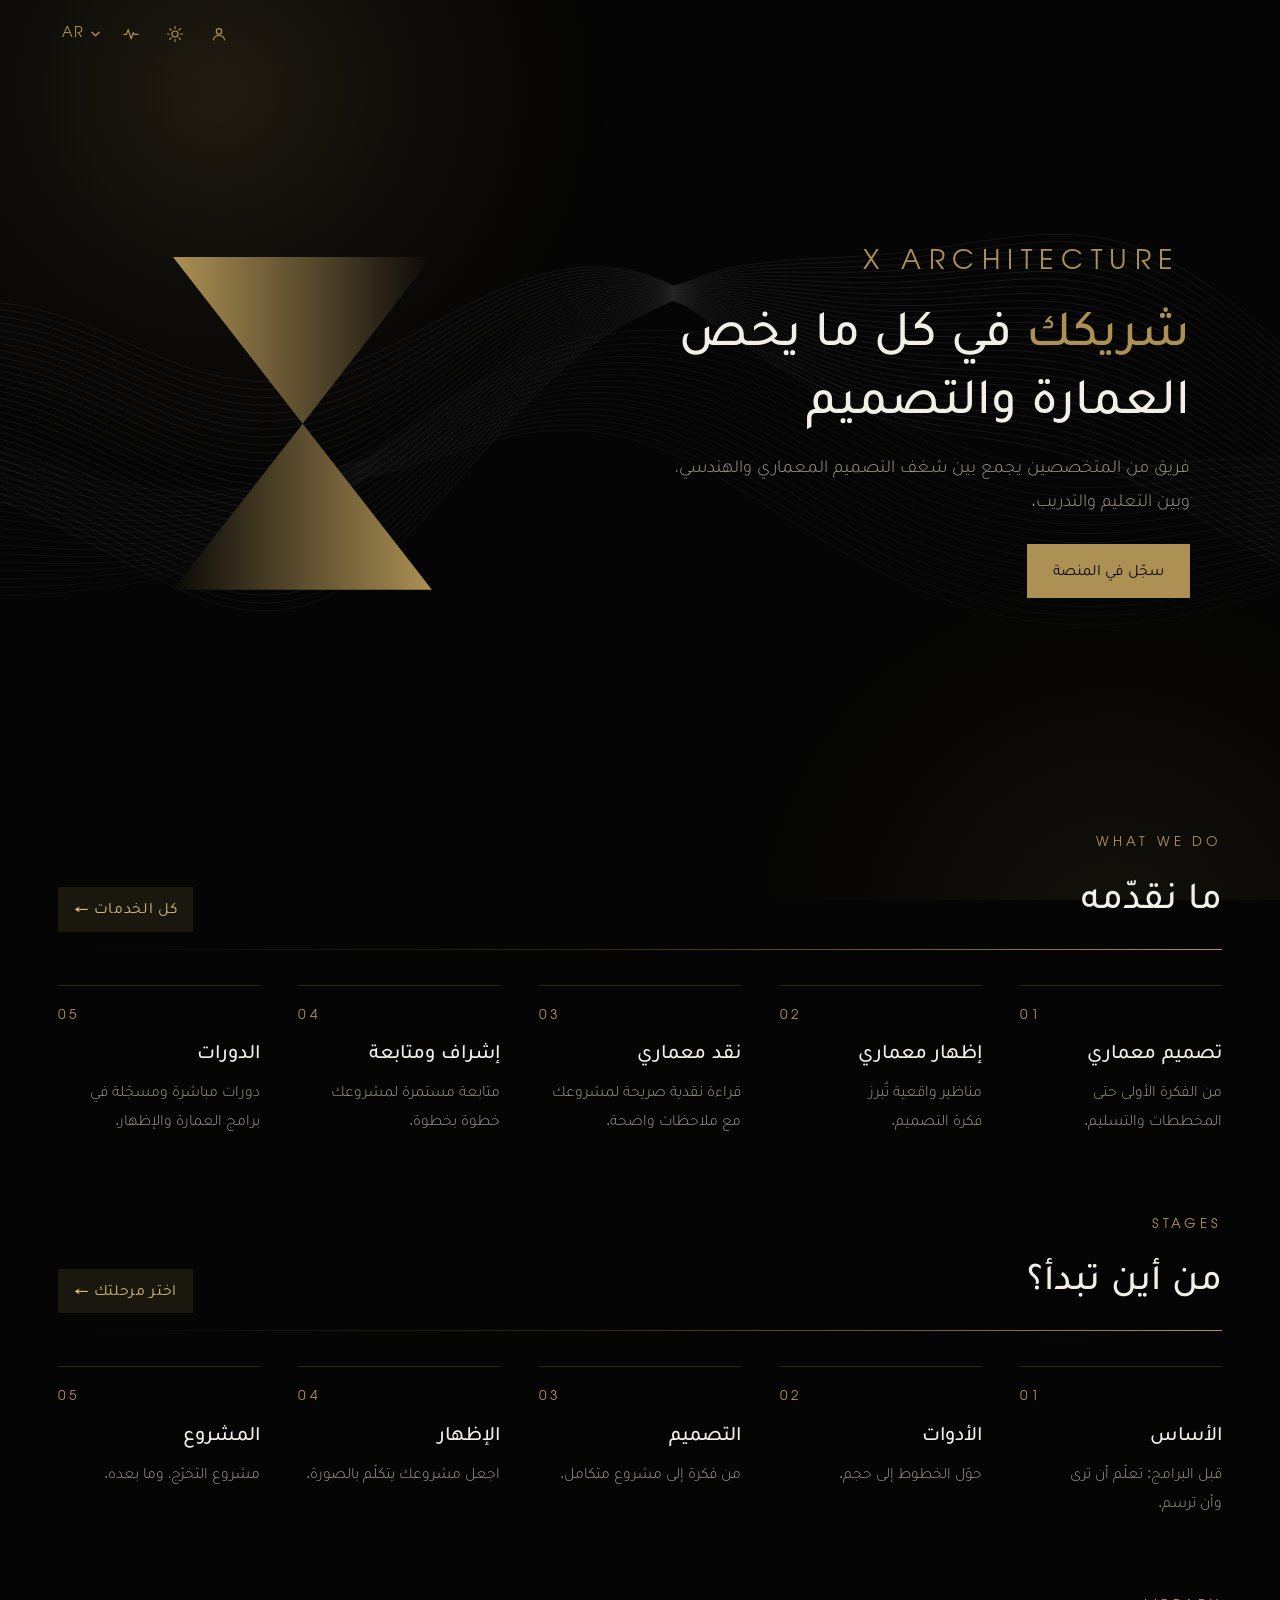
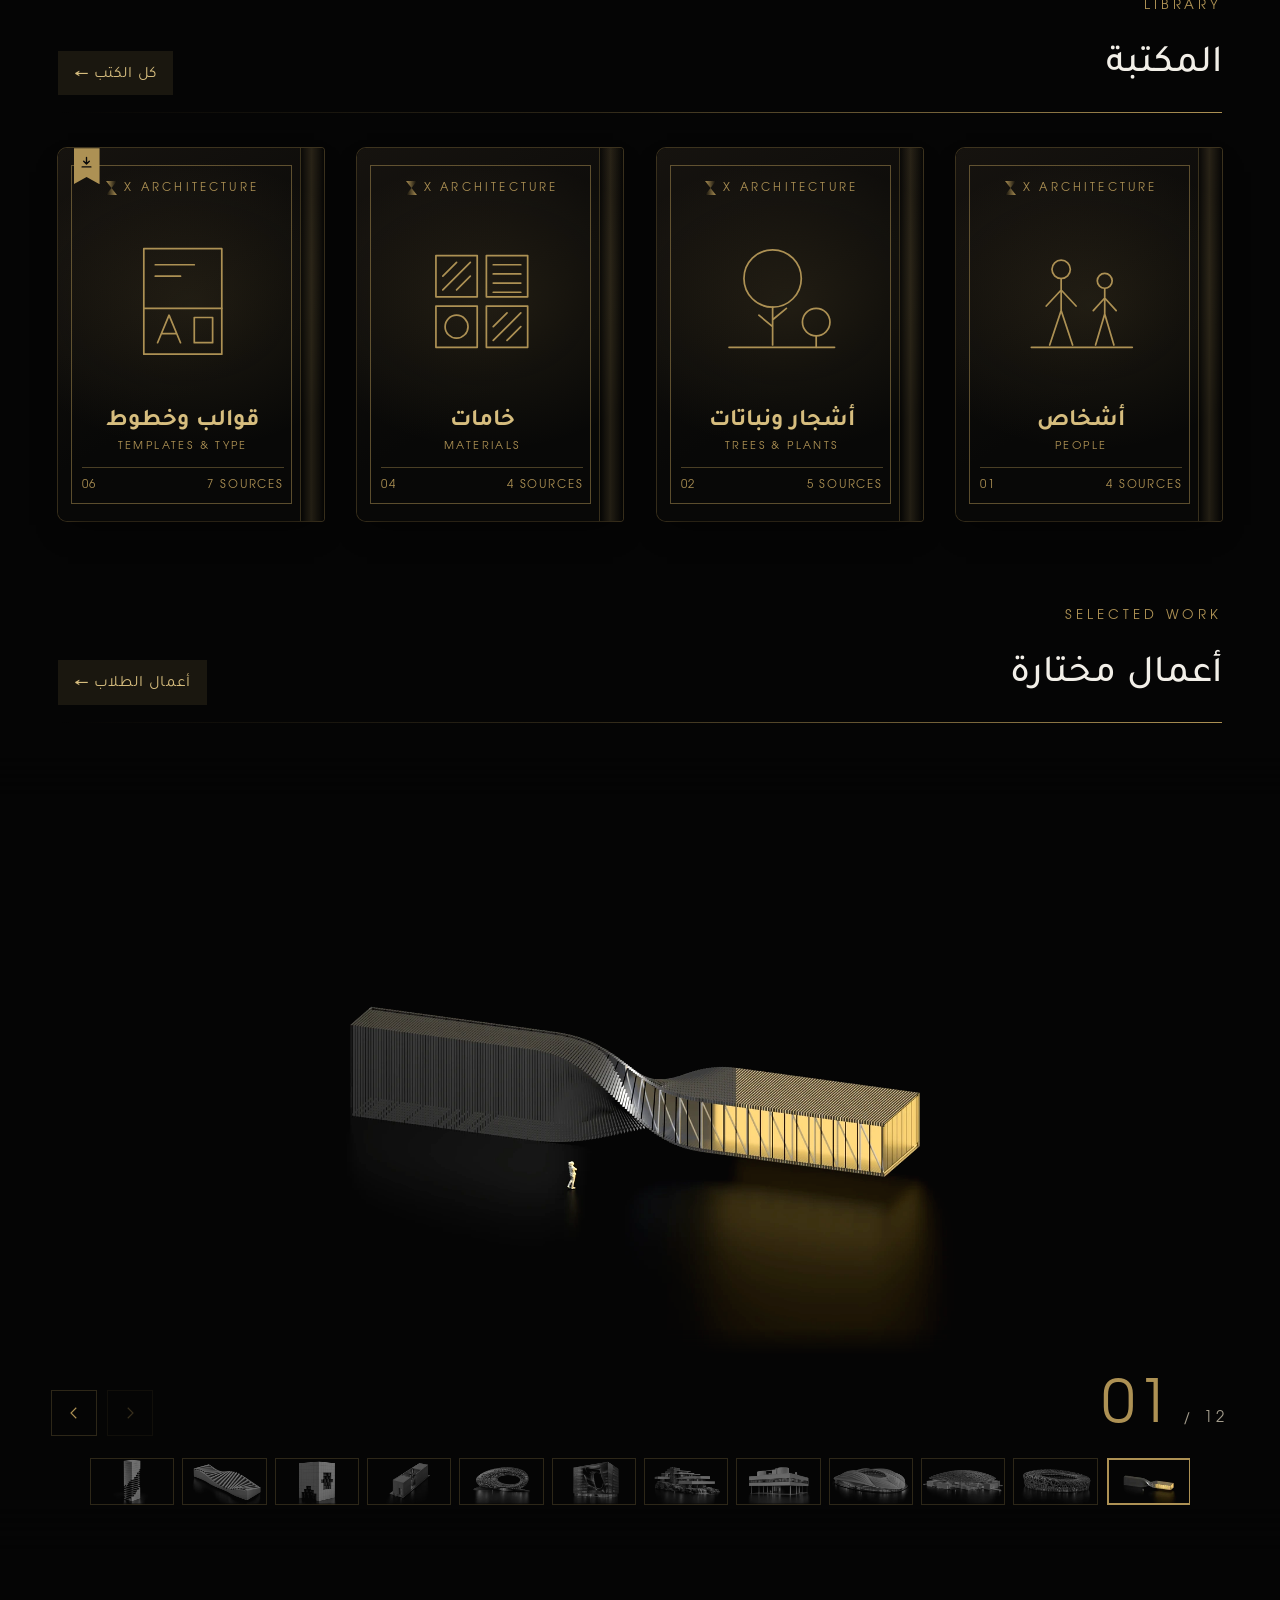
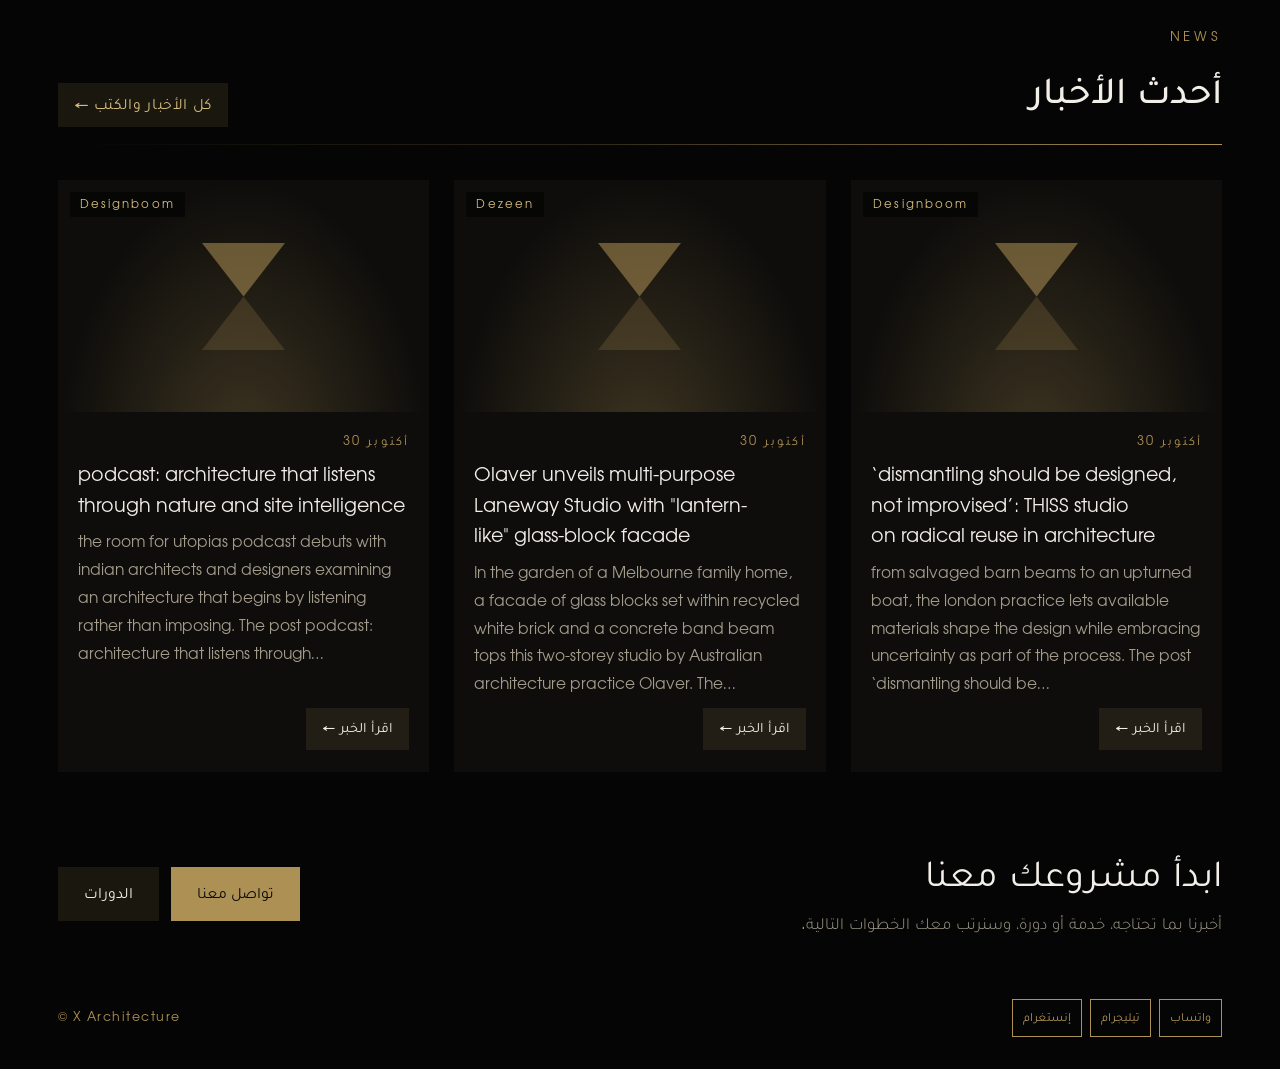
==== commit 2d4042c7: "Library: direct downloads hosted on the site, starting with two OFL font packs Items can now carry a" ====
--- a/index.html
+++ b/index.html
@@ -984,7 +984,8 @@
 @media(max-width:560px){.pk2{grid-template-columns:minmax(0,1fr)}.pkhb>div{padding:14px 13px}.pkhb p{font-size:.84rem}}
 /* ===== library ===== */
 #vl{display:none}.rl #vl{display:block}.rl #vh{display:none}
-.sfq{position:relative;display:flex;align-items:center;gap:12px;max-width:520px;border-bottom:1px solid var(--line);margin:0 0 clamp(26px,4vw,44px);color:var(--soft);transition:border-color .25s}
+.sfbar{display:flex;flex-wrap:wrap;align-items:flex-end;gap:16px 24px;margin:0 0 clamp(26px,4vw,44px)}
+.sfq{position:relative;display:flex;align-items:center;gap:12px;flex:1 1 300px;max-width:520px;border-bottom:1px solid var(--line);color:var(--soft);transition:border-color .25s}
 .sfq:focus-within{border-color:var(--gold);color:var(--gold)}
 .sfq .pkic{flex:0 0 20px;width:20px;height:20px}
 .sfq input{flex:1;min-width:0;background:none;border:0;outline:0;color:var(--ink);font:inherit;font-size:.95rem;padding:13px 0;-webkit-appearance:none;appearance:none}
@@ -1103,6 +1104,23 @@
   .sfdn .sfpg:last-child,.sfdp .sfpg:first-child,.sfpg{animation:sffd .01s both}
   .sfbk{transition:none}.sfb:hover .sfbk,.sfb:focus-visible .sfbk{transform:none}
 }
+
+.sfch{display:inline-flex;align-items:center;gap:9px;background:none;border:1px solid var(--line);color:var(--soft);font:inherit;font-size:.82rem;padding:10px 16px;min-height:44px;cursor:pointer;transition:border-color .2s,color .2s,background .2s}
+.sfch .pkic{width:16px;height:16px}
+.sfch:hover{border-color:var(--gold);color:var(--gold)}
+.sfch.on{background:var(--gold);border-color:var(--gold);color:var(--ong)}
+.sfch:focus-visible{outline:2px solid var(--gold);outline-offset:3px}
+.sfa{display:flex;flex-wrap:wrap;align-items:center;gap:10px 20px;margin-top:6px}
+.sfdl{display:inline-flex;align-items:center;gap:10px;background:var(--gold);color:var(--ong);border:1px solid var(--gold);padding:9px 18px;min-height:42px;font-size:.86rem;line-height:1;transition:background .2s,border-color .2s}
+.sfdl .pkic{width:17px;height:17px}
+.sfdl:hover{background:var(--gold2);border-color:var(--gold2)}
+.sfdl:focus-visible{outline:2px solid var(--gold);outline-offset:3px}
+.sfsz{font-weight:400;font-size:.72rem;letter-spacing:.06em;direction:ltr;opacity:.78}
+.sfa .sfo{margin:0}
+.sfrb{position:absolute;z-index:3;top:0;inset-inline-end:6%;width:26px;height:36px;display:grid;place-items:start center;padding-top:7px;background:#AD9154;color:#0a0a0a;clip-path:polygon(0 0,100% 0,100% 100%,50% 80%,0 100%)}
+.sfrb .pkic{width:15px;height:15px;stroke-width:2.2}
+.sfnm{display:block;margin-top:4px;color:var(--ink);font-size:.84rem;line-height:1.6;direction:ltr;text-align:start}
+html[dir=rtl] .sfnm{text-align:right}
 </style>
 <link rel="stylesheet" href="motion.css?v=11">
 </head>
@@ -1708,26 +1726,34 @@
  ['BlenderKit — HDRIs','https://www.blenderkit.com/','نحو 4 آلاف HDRI مجانية.','About 4,000 free HDRIs.','HDRI','free','المجاني بترخيص RF أو CC0.','The free tier is RF or CC0.'],
  ['Unsplash — sky','https://unsplash.com/s/photos/sky','صور سماء لخلفيات اللقطات النهائية.','Sky photos for the backdrop of final views.','JPG','free']]},
 {k:'tpl',n:['قوالب وخطوط','Templates & type'],s:['بوسترات ولوحات وخطوط للعرض','Posters, boards and type for presentation'],i:[
+ ['Arabic Fonts Pack','https://github.com/google/fonts','خمس عائلات عربية:|Tajawal, Cairo, Almarai, IBM Plex Sans Arabic, Noto Kufi Arabic','Five Arabic families:|Tajawal, Cairo, Almarai, IBM Plex Sans Arabic, Noto Kufi Arabic','ZIP · TTF','ofl','نص الترخيص يجي داخل الملف مع كل خط.','The licence text ships inside, with every font.','library/fonts/xarch-arabic-fonts.zip','1.1 MB'],
+ ['Latin Fonts Pack','https://github.com/google/fonts','خمس عائلات لاتينية للعناوين واللوحات:|Jost, Montserrat, Josefin Sans, Raleway, Inter','Five Latin families for titles and boards:|Jost, Montserrat, Josefin Sans, Raleway, Inter','ZIP · TTF','ofl','نص الترخيص يجي داخل الملف مع كل خط.','The licence text ships inside, with every font.','library/fonts/xarch-latin-fonts.zip','1.0 MB'],
+ ['Google Fonts','https://fonts.google.com/','خطوط مفتوحة للوحات والبوسترات.','Open fonts for boards and posters.','Font','ofl'],
+ ['Fontshare','https://www.fontshare.com/','خطوط جميلة مجانية للعمل الشخصي والتجاري.','Beautiful fonts, free for personal and business work.','Font','free'],
  ['Adobe Express — architecture posters','https://www.adobe.com/express/templates/poster/architecture','قوالب بوسترات معمارية تعدّلها مباشرة.','Architecture poster templates you edit online.','Poster','free','الخطة المجانية متاحة، وبعض القوالب Premium.','A free plan exists; some templates are Premium.'],
  ['Adobe Express — exhibition flyers','https://www.adobe.com/express/create/flyer/exhibition','قوالب فلاير لمعارض ومناسبات المشاريع.','Flyer templates for exhibitions and project events.','Flyer','free','الخطة المجانية متاحة، وبعض القوالب Premium.','A free plan exists; some templates are Premium.'],
- ['Adobe Stock — Free','https://stock.adobe.com/free','قوالب وصور وتصاميم مجانية للتحميل.','Free templates, photos and graphics to download.','Templates','acct','تحتاج حساب Adobe مجاني، وللتحميل حدّ.','Needs a free Adobe ID; downloads are limited.'],
- ['Google Fonts','https://fonts.google.com/','خطوط مفتوحة للوحات والبوسترات.','Open fonts for boards and posters.','Font','ofl'],
- ['Fontshare','https://www.fontshare.com/','خطوط جميلة مجانية للعمل الشخصي والتجاري.','Beautiful fonts, free for personal and business work.','Font','free']]},
+ ['Adobe Stock — Free','https://stock.adobe.com/free','قوالب وصور وتصاميم مجانية للتحميل.','Free templates, photos and graphics to download.','Templates','acct','تحتاج حساب Adobe مجاني، وللتحميل حدّ.','Needs a free Adobe ID; downloads are limited.']]},
 {k:'ref',n:['مراجع بصرية','Visual references'],s:['رسومات وصور للدراسة والإلهام','Drawings and photos for study and inspiration'],i:[
  ['Library of Congress — HABS/HAER/HALS','https://www.loc.gov/collections/historic-american-buildings-landscapes-and-engineering-records/','رسومات قياس دقيقة لمبانٍ تاريخية.','Measured drawings of historic buildings.','PDF · TIFF','chk','راجع بيان الحقوق في كل عنصر.','Read the rights statement on each item.'],
  ['Wikimedia Commons — architectural drawings','https://commons.wikimedia.org/wiki/Category:Architectural_drawings','رسومات ومخططات معمارية بترخيص حرّ.','Architectural drawings and plans under free licences.','Images','chk','الترخيص مكتوب على صفحة كل ملف.','The licence is on each file’s page.'],
  ['Unsplash — architecture','https://unsplash.com/s/photos/architecture','صور معمارية عالية الجودة للمراجع.','High-quality architecture photos for reference.','JPG','free']]}];
-var SFS={b:-1,p:0,q:'',f:null},SFR=null;
+var SFS={b:-1,p:0,q:'',dl:false,f:null},SFR=null;
 function sfic(k){return '<svg class="sfic" viewBox="0 0 120 120" aria-hidden="true">'+SFI[k]+'</svg>'}
 function sfno(i){return (i<9?'0':'')+(i+1)}
-function sfcover(i,h){var b=SFB[i];return '<button type="button" class="sfb" '+(h?'data-sfh':'data-b')+'="'+i+'" aria-label="'+esc(T(b.n[0],b.n[1]))+'"><span class="sfbk"><span class="sfsp"></span><span class="sfcc"><span class="sfct"><svg viewBox="0 0 547 703" aria-hidden="true"><use href="#mark"/></svg><em>X ARCHITECTURE</em></span>'+sfic(b.k)+'<span class="sftt"><b>'+esc(T(b.n[0],b.n[1]))+'</b><i>'+esc(b.n[1].toUpperCase())+'</i></span><span class="sfft"><u>'+sfno(i)+'</u><u>'+b.i.length+' SOURCES</u></span></span></span></button>'}
-function sfent(it,n,bk){var l=it[5],note=it[6]?T(it[6],it[7]):'';
-  return '<article class="sfe"><span class="sfn">'+(n<10?'0':'')+n+'</span><div class="sfeb"><h4 class="en">'+esc(it[0])+'</h4>'+(bk?'<em class="sfbn">'+esc(T(bk.n[0],bk.n[1]))+'</em>':'')+'<p>'+esc(T(it[2],it[3]))+'</p>'+(note?'<small class="sfnt">'+esc(note)+'</small>':'')+'<div class="sfm"><span class="sft">'+esc(it[4])+'</span><span class="sfl '+l+'">'+esc(T(SFL[l][0],SFL[l][1]))+'</span><a class="sfo" href="'+esc(it[1])+'" target="_blank" rel="noopener">'+esc(T('افتح المصدر','Open the source'))+' '+pkic('out')+'</a></div></div></article>'}
-function sfpages(bi){var b=SFB[bi],n=b.i.length,per=Math.min(3,Math.ceil(n/2)),pg=[],used={},k;
+function sfcover(i,h){var b=SFB[i];return '<button type="button" class="sfb" '+(h?'data-sfh':'data-b')+'="'+i+'" aria-label="'+esc(T(b.n[0],b.n[1]))+(sfnd(b)?' — '+esc(T('فيه ملفات للتنزيل','has downloads')):'')+'"><span class="sfbk"><span class="sfsp"></span>'+(sfnd(b)?'<span class="sfrb" aria-hidden="true">'+sfdi()+'</span>':'')+'<span class="sfcc"><span class="sfct"><svg viewBox="0 0 547 703" aria-hidden="true"><use href="#mark"/></svg><em>X ARCHITECTURE</em></span>'+sfic(b.k)+'<span class="sftt"><b>'+esc(T(b.n[0],b.n[1]))+'</b><i>'+esc(b.n[1].toUpperCase())+'</i></span><span class="sfft"><u>'+sfno(i)+'</u><u>'+b.i.length+' SOURCES</u></span></span></span></button>'}
+function sfdi(){return '<svg class="pkic" viewBox="0 0 24 24" aria-hidden="true"><path d="M12 4v10 M7.5 10l4.5 4.5 4.5-4.5 M5 19h14"/></svg>'}
+function sfent(it,n,bk){var l=it[5],note=it[6]?T(it[6],it[7]):'',src='<a class="sfo" href="'+esc(it[1])+'" target="_blank" rel="noopener">'+esc(T(it[8]?'المصدر الأصلي':'افتح المصدر',it[8]?'Original source':'Open the source'))+' '+pkic('out')+'</a>';
+  return '<article class="sfe"><span class="sfn">'+(n<10?'0':'')+n+'</span><div class="sfeb"><h4 class="en">'+esc(it[0])+'</h4>'+(bk?'<em class="sfbn">'+esc(T(bk.n[0],bk.n[1]))+'</em>':'')+'<p>'+sfd(T(it[2],it[3]))+'</p>'+(note?'<small class="sfnt">'+esc(note)+'</small>':'')+'<div class="sfm"><span class="sft">'+esc(it[4])+'</span><span class="sfl '+l+'">'+esc(T(SFL[l][0],SFL[l][1]))+'</span>'+(it[8]?'':src)+'</div>'+(it[8]?'<div class="sfa"><a class="sfdl" href="'+esc(it[8])+'" download>'+sfdi()+'<span>'+esc(T('تنزيل','Download'))+'</span><b class="sfsz">'+esc(it[9])+'</b></a>'+src+'</div>':'')+'</div></article>'}
+function sfd(t){var a=String(t).split('|');return esc(a[0])+(a[1]?'<span class="sfnm" dir="ltr">'+esc(a[1].trim())+'</span>':'')}
+function sfnd(b){var c=0;b.i.forEach(function(it){if(it[8])c++});return c}
+function sfchunks(b){var n=b.i.length,o=[],k;
+  if(!sfnd(b)){var per=Math.min(3,Math.ceil(n/2));for(k=0;k<n;k+=per)o.push(b.i.slice(k,k+per));return o}
+  var cur=[],w=0;b.i.forEach(function(it){var x=it[8]?1.5:1;if(cur.length&&w+x>3.05){o.push(cur);cur=[];w=0}cur.push(it);w+=x});if(cur.length)o.push(cur);return o}
+function sfpages(bi){var b=SFB[bi],n=b.i.length,pg=[],used={},ch=sfchunks(b),at=0;
   b.i.forEach(function(it){used[it[5]]=1});
   pg.push('<section class="sfpg"><div class="sfk">X ARCHITECTURE · VOL. '+sfno(bi)+'</div>'+sfic(b.k)+'<h3>'+esc(T(b.n[0],b.n[1]))+'</h3><p class="sfsb">'+esc(T(b.s[0],b.s[1]))+'</p><div class="sfgl">'+Object.keys(SFL).filter(function(x){return used[x]}).map(function(x){return '<div><span class="sfl '+x+'">'+esc(T(SFL[x][0],SFL[x][1]))+'</span><small>'+esc(T(SFLD[x][0],SFLD[x][1]))+'</small></div>'}).join('')+'</div><div class="sff"><span>'+n+' '+esc(T('مصادر','sources'))+'</span><span>1</span></div></section>');
-  for(k=0;k<n;k+=per){pg.push('<section class="sfpg"><div class="sfk">'+esc(b.n[1].toUpperCase())+'</div>'+b.i.slice(k,k+per).map(function(it,j){return sfent(it,k+j+1)}).join('')+'<div class="sff"><span>X ARCHITECTURE</span><span>'+(pg.length+1)+'</span></div></section>')}
-  pg.push('<section class="sfpg sfend"><svg class="sfmk" viewBox="0 0 547 703" aria-hidden="true"><use href="#mark"/></svg><div class="sfk">X ARCHITECTURE</div><p>'+esc(T('الملفات تبقى عند أصحابها. نضع لك الرابط الأصلي ونوع الترخيص كما وجدناه، وقد يتغيّر مع الوقت. اقرأ الشروط قبل أي استخدام تجاري.','The files stay with their owners. We give you the original link and the licence as we found it, and it may change. Read the terms before any commercial use.'))+'</p><a class="sfo" href="#contact">'+esc(T('اقترح مصدراً ←','Suggest a source →'))+'</a><div class="sff"><span>X ARCHITECTURE</span><span>'+(pg.length+1)+'</span></div></section>');
+  ch.forEach(function(g){pg.push('<section class="sfpg"><div class="sfk">'+esc(b.n[1].toUpperCase())+'</div>'+g.map(function(it,j){return sfent(it,at+j+1)}).join('')+'<div class="sff"><span>X ARCHITECTURE</span><span>'+(pg.length+1)+'</span></div></section>');at+=g.length});
+  pg.push('<section class="sfpg sfend"><svg class="sfmk" viewBox="0 0 547 703" aria-hidden="true"><use href="#mark"/></svg><div class="sfk">X ARCHITECTURE</div><p>'+esc(T('اللي عليه زر تنزيل موجود عندنا لأن ترخيصه يسمح بذلك. الباقي نوديك لمصدره الأصلي مع الترخيص كما وجدناه، وقد يتغيّر مع الوقت. اقرأ الشروط قبل أي استخدام تجاري.','Items with a Download button are hosted here because their licence allows it. For the rest we send you to the original source, with the licence as we found it; it may change. Read the terms before any commercial use.'))+'</p><a class="sfo" href="#contact">'+esc(T('اقترح مصدراً ←','Suggest a source →'))+'</a><div class="sff"><span>X ARCHITECTURE</span><span>'+(pg.length+1)+'</span></div></section>');
   return pg}
 function sfdesk(){return !!(window.matchMedia&&matchMedia('(min-width:861px)').matches)}
 function sfrender(dir){
@@ -1743,18 +1769,18 @@
   var x=SFR.querySelector('.sfx');if(x)x.focus()}
 function sfclose(){if(!SFR||SFR.hidden)return;SFR.hidden=true;document.body.style.overflow='';SFS.b=-1;if(SFS.f&&SFS.f.focus)SFS.f.focus()}
 function sfgo(d){var two=sfdesk(),np=SFS.p+d*(two?2:1);if(np<0)return;var N=sfpages(SFS.b).length;if(np>=N)return;SFS.p=np;sfrender(d)}
-function sfsearch(q){var t=q.toLowerCase().split(/\s+/).filter(Boolean),out=[];
-  SFB.forEach(function(b){b.i.forEach(function(it){var s=(it[0]+' '+it[2]+' '+it[3]+' '+it[4]+' '+b.n[0]+' '+b.n[1]+' '+b.s[0]+' '+b.s[1]).toLowerCase();if(t.every(function(w){return s.indexOf(w)>=0}))out.push([it,b])})});
+function sfsearch(q,dl){var t=q.toLowerCase().split(/\s+/).filter(Boolean),out=[];
+  SFB.forEach(function(b){b.i.forEach(function(it){if(dl&&!it[8])return;var s=(it[0]+' '+it[2]+' '+it[3]+' '+it[4]+' '+b.n[0]+' '+b.n[1]+' '+b.s[0]+' '+b.s[1]).toLowerCase();if(t.every(function(w){return s.indexOf(w)>=0}))out.push([it,b])})});
   return out}
 function sfres(){var q=SFS.q.trim(),el=document.getElementById('sfv');if(!el)return;
-  if(!q){el.innerHTML='<div class="sfsh">'+SFB.map(function(b,i){return sfcover(i)}).join('')+'<a class="sfb sfadd" href="#contact"><span class="sfbk"><span class="sfcc"><span class="sfct"><em>X ARCHITECTURE</em></span><svg class="sfic" viewBox="0 0 120 120" aria-hidden="true"><path d="M60 34v52M34 60h52"/></svg><span class="sftt"><b>'+esc(T('اقترح مصدراً','Suggest a source'))+'</b><i>NEW BOOK</i></span><span class="sfft"><u>+</u><u>OPEN</u></span></span></span></a></div>';return}
-  var r=sfsearch(q);
+  if(!q&&!SFS.dl){el.innerHTML='<div class="sfsh">'+SFB.map(function(b,i){return sfcover(i)}).join('')+'<a class="sfb sfadd" href="#contact"><span class="sfbk"><span class="sfcc"><span class="sfct"><em>X ARCHITECTURE</em></span><svg class="sfic" viewBox="0 0 120 120" aria-hidden="true"><path d="M60 34v52M34 60h52"/></svg><span class="sftt"><b>'+esc(T('اقترح مصدراً','Suggest a source'))+'</b><i>NEW BOOK</i></span><span class="sfft"><u>+</u><u>OPEN</u></span></span></span></a></div>';return}
+  var r=sfsearch(q,SFS.dl);
   el.innerHTML='<p class="sfcnt">'+r.length+' '+esc(T('نتيجة','results'))+'</p>'+(r.length?'<div class="sfrs">'+r.map(function(x,i){return sfent(x[0],i+1,x[1])}).join('')+'</div>':'<p class="sfnone">'+esc(T('لا نتائج. جرّب كلمة أخرى مثل: خامات، أشجار، خط.','No results. Try another word, such as: materials, trees, font.'))+'</p>')}
 function rl(){
   var el=document.getElementById('sf');if(!el)return;
   var tot=0;SFB.forEach(function(b){tot+=b.i.length});
-  el.innerHTML='<div class="hd"><small>LIBRARY</small><h2>'+esc(T('المكتبة','Library'))+'</h2></div><p class="note">'+esc(T('ملفات وقوالب مجانية من مصادرها الأصلية، مرتّبة في كتب. كل رابط يفتح صفحة المصدر، مع نوع الترخيص كما وجدناه.','Free files and templates from their original sources, arranged in books. Every link opens the source page, with the licence as we found it.'))+'</p>'
-   +'<div class="sfq"><svg viewBox="0 0 24 24" aria-hidden="true" class="pkic"><path d="M10.5 4a6.5 6.5 0 100 13 6.5 6.5 0 000-13z M16 16l5 5"/></svg><input id="sfi" type="search" autocomplete="off" placeholder="'+esc(T('ابحث: أشجار، خامات، خط، بوستر...','Search: trees, materials, font, poster...'))+'" aria-label="'+esc(T('ابحث في المكتبة','Search the library'))+'" value="'+esc(SFS.q)+'"></div>'
+  el.innerHTML='<div class="hd"><small>LIBRARY</small><h2>'+esc(T('المكتبة','Library'))+'</h2></div><p class="note">'+esc(T('ملفات وقوالب مجانية مرتّبة في كتب. اللي عليه زر "تنزيل" ينزل من موقعنا مباشرة، والباقي نوديك لمصدره الأصلي مع نوع الترخيص.','Free files and templates, arranged in books. Items with a "Download" button download straight from this site; the rest send you to the original source, with the licence.'))+'</p>'
+   +'<div class="sfbar"><div class="sfq"><svg viewBox="0 0 24 24" aria-hidden="true" class="pkic"><path d="M10.5 4a6.5 6.5 0 100 13 6.5 6.5 0 000-13z M16 16l5 5"/></svg><input id="sfi" type="search" autocomplete="off" placeholder="'+esc(T('ابحث: أشجار، خامات، خط، بوستر...','Search: trees, materials, font, poster...'))+'" aria-label="'+esc(T('ابحث في المكتبة','Search the library'))+'" value="'+esc(SFS.q)+'"></div><button type="button" class="sfch'+(SFS.dl?' on':'')+'" aria-pressed="'+(SFS.dl?'true':'false')+'">'+sfdi()+esc(T('تنزيل مباشر فقط','Direct download only'))+'</button></div>'
    +'<div id="sfv"></div><p class="sfcnt sftot">'+SFB.length+' '+esc(T('كتب','books'))+' · '+tot+' '+esc(T('مصدراً','sources'))+'</p>';
   sfres();
   if(SFR&&!SFR.hidden)sfrender(0)}
@@ -1780,7 +1806,7 @@
   document.addEventListener('click',function(e){var h=e.target.closest&&e.target.closest('[data-sfh]');if(h){var i=+h.dataset.sfh;location.hash='library';setTimeout(function(){sfopen(i)},80)}});
   var host=document.getElementById('sf');
   if(host){
-    host.addEventListener('click',function(e){var b=e.target.closest('.sfb');if(b)sfopen(+b.dataset.b)});
+    host.addEventListener('click',function(e){var c=e.target.closest('.sfch');if(c){SFS.dl=!SFS.dl;c.classList.toggle('on',SFS.dl);c.setAttribute('aria-pressed',SFS.dl?'true':'false');sfres();return}var b=e.target.closest('.sfb[data-b]');if(b)sfopen(+b.dataset.b)});
     host.addEventListener('input',function(e){if(e.target.id==='sfi'){SFS.q=e.target.value;sfres()}})}
   if(window.matchMedia){var mq=matchMedia('(min-width:861px)'),f=function(){if(SFR&&!SFR.hidden)sfrender(0)};if(mq.addEventListener)mq.addEventListener('change',f);else if(mq.addListener)mq.addListener(f)}
 })();
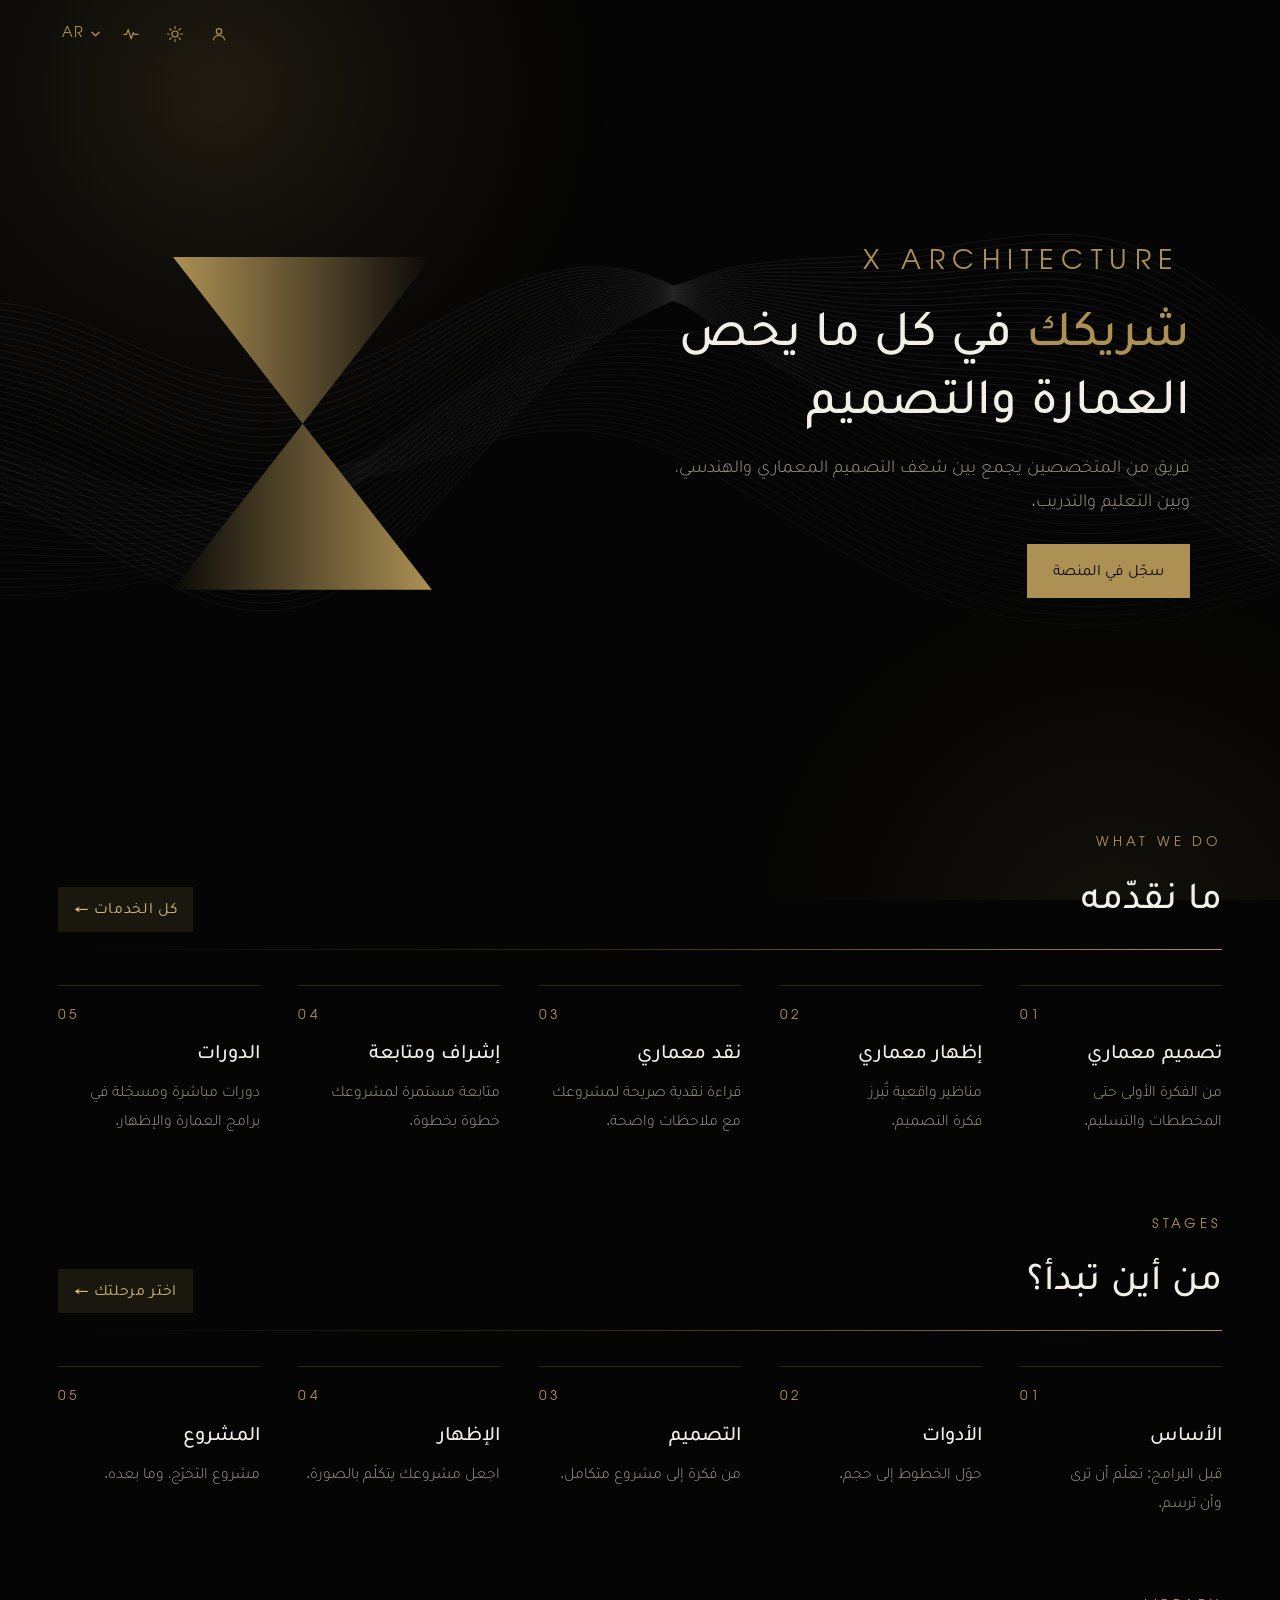
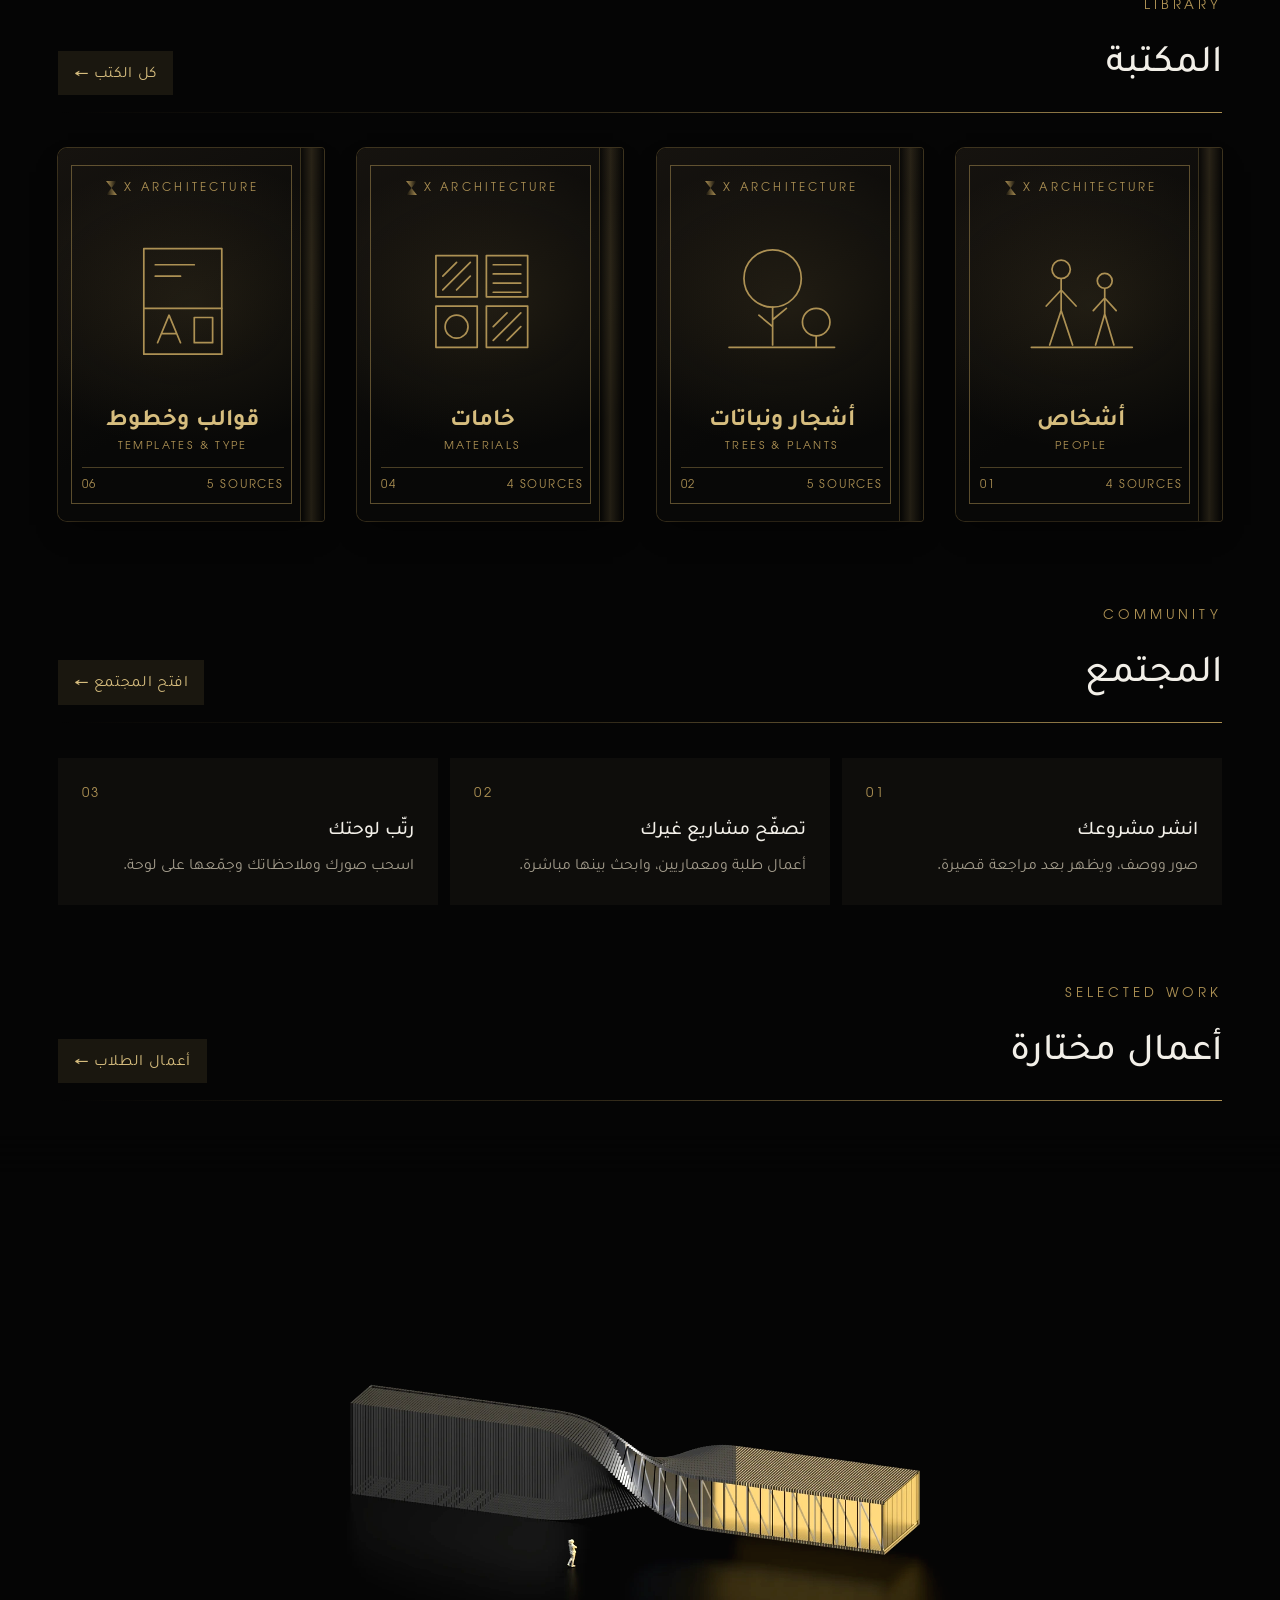
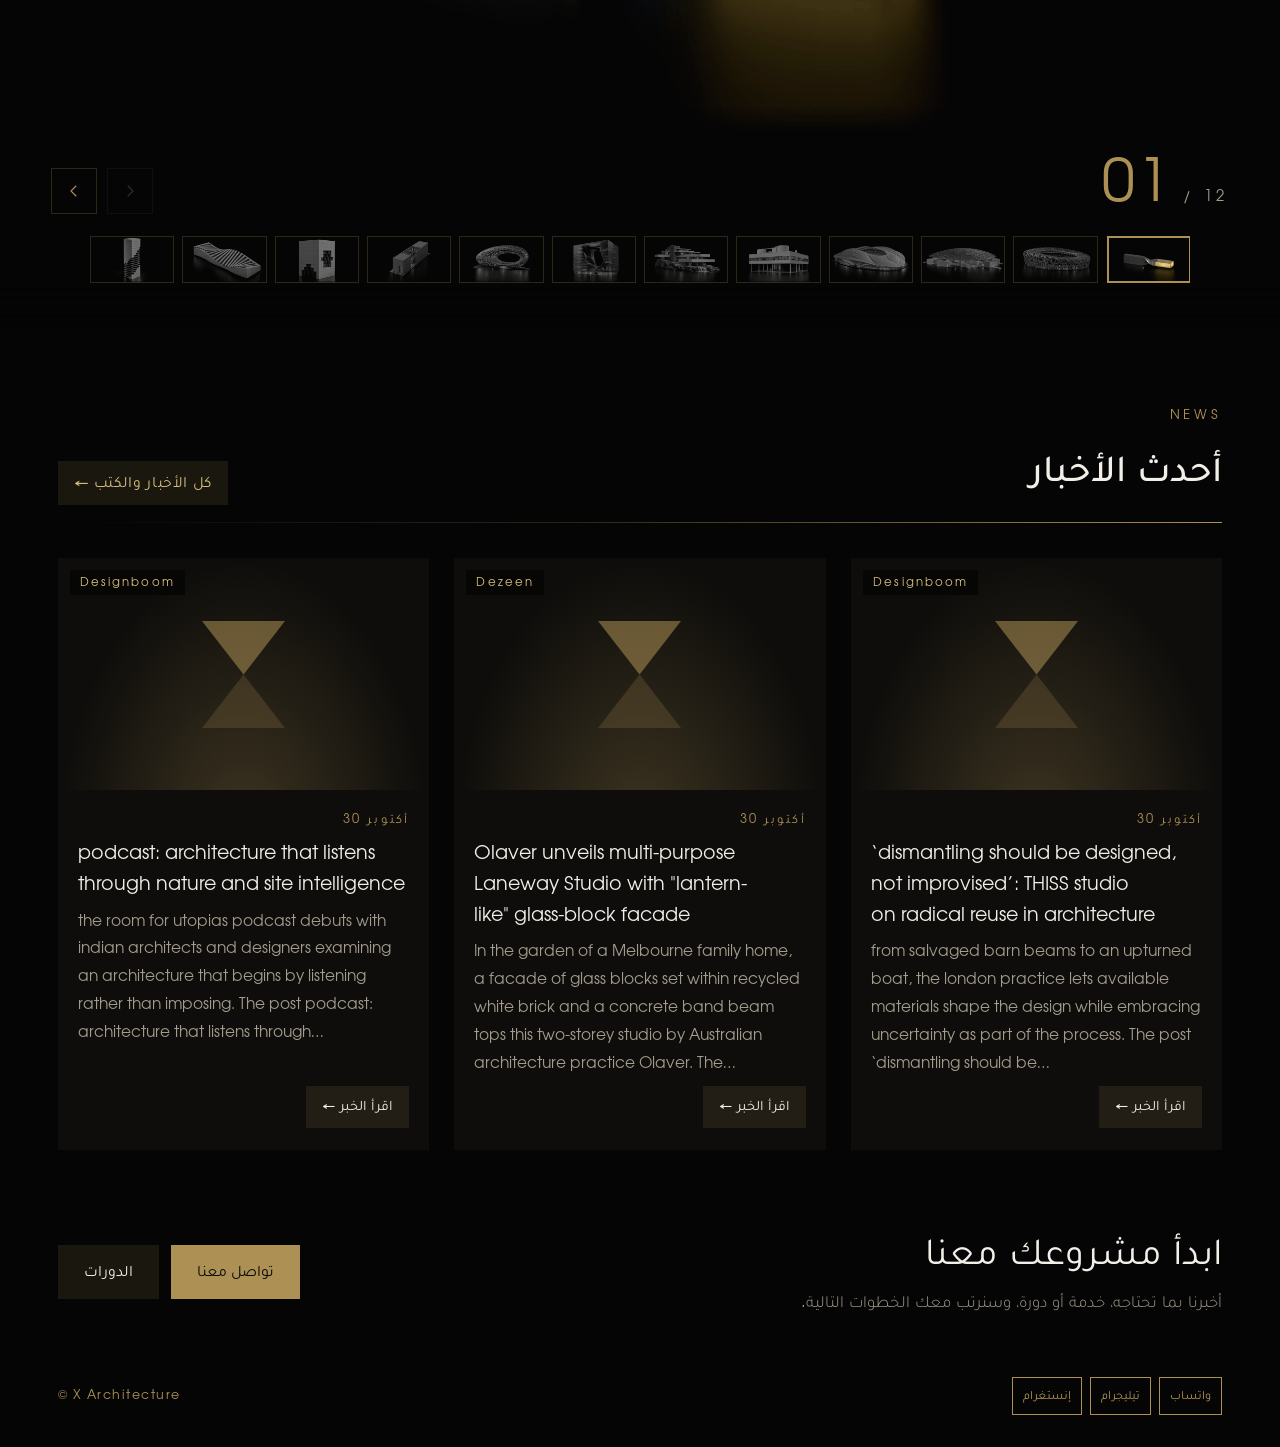
==== commit 704dde1c: "Community section: post projects, idea board, in-section search - community.js / community.css (lazy" ====
--- a/index.html
+++ b/index.html
@@ -984,8 +984,7 @@
 @media(max-width:560px){.pk2{grid-template-columns:minmax(0,1fr)}.pkhb>div{padding:14px 13px}.pkhb p{font-size:.84rem}}
 /* ===== library ===== */
 #vl{display:none}.rl #vl{display:block}.rl #vh{display:none}
-.sfbar{display:flex;flex-wrap:wrap;align-items:flex-end;gap:16px 24px;margin:0 0 clamp(26px,4vw,44px)}
-.sfq{position:relative;display:flex;align-items:center;gap:12px;flex:1 1 300px;max-width:520px;border-bottom:1px solid var(--line);color:var(--soft);transition:border-color .25s}
+.sfq{position:relative;display:flex;align-items:center;gap:12px;max-width:520px;border-bottom:1px solid var(--line);margin:0 0 clamp(26px,4vw,44px);color:var(--soft);transition:border-color .25s}
 .sfq:focus-within{border-color:var(--gold);color:var(--gold)}
 .sfq .pkic{flex:0 0 20px;width:20px;height:20px}
 .sfq input{flex:1;min-width:0;background:none;border:0;outline:0;color:var(--ink);font:inherit;font-size:.95rem;padding:13px 0;-webkit-appearance:none;appearance:none}
@@ -1104,23 +1103,16 @@
   .sfdn .sfpg:last-child,.sfdp .sfpg:first-child,.sfpg{animation:sffd .01s both}
   .sfbk{transition:none}.sfb:hover .sfbk,.sfb:focus-visible .sfbk{transform:none}
 }
-
-.sfch{display:inline-flex;align-items:center;gap:9px;background:none;border:1px solid var(--line);color:var(--soft);font:inherit;font-size:.82rem;padding:10px 16px;min-height:44px;cursor:pointer;transition:border-color .2s,color .2s,background .2s}
-.sfch .pkic{width:16px;height:16px}
-.sfch:hover{border-color:var(--gold);color:var(--gold)}
-.sfch.on{background:var(--gold);border-color:var(--gold);color:var(--ong)}
-.sfch:focus-visible{outline:2px solid var(--gold);outline-offset:3px}
-.sfa{display:flex;flex-wrap:wrap;align-items:center;gap:10px 20px;margin-top:6px}
-.sfdl{display:inline-flex;align-items:center;gap:10px;background:var(--gold);color:var(--ong);border:1px solid var(--gold);padding:9px 18px;min-height:42px;font-size:.86rem;line-height:1;transition:background .2s,border-color .2s}
-.sfdl .pkic{width:17px;height:17px}
-.sfdl:hover{background:var(--gold2);border-color:var(--gold2)}
-.sfdl:focus-visible{outline:2px solid var(--gold);outline-offset:3px}
-.sfsz{font-weight:400;font-size:.72rem;letter-spacing:.06em;direction:ltr;opacity:.78}
-.sfa .sfo{margin:0}
-.sfrb{position:absolute;z-index:3;top:0;inset-inline-end:6%;width:26px;height:36px;display:grid;place-items:start center;padding-top:7px;background:#AD9154;color:#0a0a0a;clip-path:polygon(0 0,100% 0,100% 100%,50% 80%,0 100%)}
-.sfrb .pkic{width:15px;height:15px;stroke-width:2.2}
-.sfnm{display:block;margin-top:4px;color:var(--ink);font-size:.84rem;line-height:1.6;direction:ltr;text-align:start}
-html[dir=rtl] .sfnm{text-align:right}
+/* ===== community (the rest of its styles load with community.js) ===== */
+#vc{display:none}.rc #vc{display:block}.rc #vh{display:none}
+.cmhm{display:grid;grid-template-columns:repeat(3,minmax(0,1fr));gap:12px}
+.cmhm a{display:grid;gap:6px;align-content:start;padding:24px 24px 26px;background:var(--bg2);color:inherit;text-decoration:none;transition:background .25s,transform .3s cubic-bezier(.2,.7,.2,1)}
+.cmhm a:hover,.cmhm a:focus-visible{background:rgba(var(--gr),.16);transform:translateY(-3px)}
+.cmhm em{font-style:normal;color:var(--gold);letter-spacing:.2em;font-size:.72rem;direction:ltr}
+.cmhm b{font-weight:500;font-size:1.05rem}
+.cmhm span{color:var(--soft);font-size:.86rem;line-height:1.7}
+@media(max-width:700px){.cmhm{grid-template-columns:1fr}}
+@media(prefers-reduced-motion:reduce){.cmhm a{transition:none}.cmhm a:hover{transform:none}}
 </style>
 <link rel="stylesheet" href="motion.css?v=11">
 </head>
@@ -1160,7 +1152,7 @@
 <div class="mnk" id="mnk"></div>
 <header><div class="w">
 <button type="button" class="lg lgo" id="mnb" aria-label="القائمة" aria-haspopup="true" aria-expanded="false" aria-controls="mnp"><svg viewBox="0 0 547 703" aria-hidden="true"><polygon id="mxa" points="0,0 547,0 274,352 274,352" fill="url(#ga)"/><polygon id="mxb" points="274,352 274,352 547,703 0,703" fill="url(#gb)"/><polygon id="mxc" points="274,352 274,352 274,352 274,352" fill="url(#gc)" opacity="0"/></svg></button>
-<div class="mnp" id="mnp"><div class="mn" id="mn" role="navigation" aria-label="القائمة"><a style="--i:0" href="#" data-n="home"><em></em><span>الرئيسية</span></a><a style="--i:1" href="#services" data-n="services"><em>01</em><span>الخدمات</span></a><a style="--i:2" href="#path" data-n="path"><em>02</em><span>المراحل</span></a><a style="--i:3" href="#library" data-n="library"><em>03</em><span>المكتبة</span></a><a style="--i:4" href="#works" data-n="works"><em>04</em><span>أعمال الطلاب</span></a><a style="--i:5" href="#ai" data-n="ai"><em>05</em><span>الذكاء الاصطناعي</span></a><a style="--i:6" href="#news" data-n="news"><em>06</em><span>الأخبار والكتب</span></a><a style="--i:7" href="#contact" data-n="contact"><em>07</em><span>تواصل</span></a></div></div>
+<div class="mnp" id="mnp"><div class="mn" id="mn" role="navigation" aria-label="القائمة"><a style="--i:0" href="#" data-n="home"><em></em><span>الرئيسية</span></a><a style="--i:1" href="#services" data-n="services"><em>01</em><span>الخدمات</span></a><a style="--i:2" href="#path" data-n="path"><em>02</em><span>المراحل</span></a><a style="--i:3" href="#library" data-n="library"><em>03</em><span>المكتبة</span></a><a style="--i:4" href="#works" data-n="works"><em>04</em><span>أعمال الطلاب</span></a><a style="--i:5" href="#community" data-n="community"><em>05</em><span>المجتمع</span></a><a style="--i:6" href="#ai" data-n="ai"><em>06</em><span>الذكاء الاصطناعي</span></a><a style="--i:7" href="#news" data-n="news"><em>07</em><span>الأخبار والكتب</span></a><a style="--i:8" href="#contact" data-n="contact"><em>08</em><span>تواصل</span></a></div></div>
 <div class="hr"><button id="usb" class="lgb thb usb" type="button" data-join hidden aria-label="التسجيل"><svg class="uic" viewBox="0 0 24 24" aria-hidden="true"><circle cx="12" cy="8.5" r="3.6"/><path d="M4.5 20c.8-4 3.8-6 7.5-6s6.7 2 7.5 6"/></svg><span class="uin" aria-hidden="true"></span></button><button id="thb" class="lgb thb" type="button" aria-label="الوضع الفاتح"><svg class="si" viewBox="0 0 24 24" aria-hidden="true"><circle cx="12" cy="12" r="4"/><path d="M12 2v2.5M12 19.5V22M2 12h2.5M19.5 12H22M4.9 4.9l1.8 1.8M17.3 17.3l1.8 1.8M4.9 19.1l1.8-1.8M17.3 6.7l1.8-1.8"/></svg><svg class="tcn" viewBox="0 0 24 24" aria-hidden="true"><circle cx="12" cy="12" r="8.5"/><path d="M12 3.5v17a8.5 8.5 0 0 0 0-17z" fill="currentColor"/></svg><svg class="rd" viewBox="0 0 24 24" aria-hidden="true"><path d="M12 3.5a8.5 8.5 0 0 0 0 17z" fill="#b4091f" stroke="none"/><path d="M12 3.5a8.5 8.5 0 0 1 0 17z" fill="#8c8c94" stroke="none"/></svg><svg class="mo" viewBox="0 0 24 24" aria-hidden="true"><path d="M20 14.5A8 8 0 1 1 9.5 4a6.5 6.5 0 0 0 10.5 10.5z"/></svg></button><div class="ls" id="ls"><button id="lgb" class="lgb" type="button" aria-haspopup="true" aria-expanded="false" aria-controls="lgm" aria-label="Language"><span id="lgc">AR</span><svg class="cv" viewBox="0 0 10 6" aria-hidden="true"><path d="M1 1l4 4 4-4"/></svg></button><ul id="lgm" hidden><li><button type="button" data-l="ar" lang="ar" dir="rtl">العربية</button></li><li><button type="button" data-l="en" lang="en" dir="ltr">English</button></li><li><button type="button" data-l="tr" lang="tr" dir="ltr">Türkçe</button></li><li><button type="button" data-l="fr" lang="fr" dir="ltr">Français</button></li><li><button type="button" data-l="ku" lang="ckb" dir="rtl">کوردی</button></li></ul></div></div>
 </div></header>
 
@@ -1244,6 +1236,7 @@
 <div id="va"><section><div class="w" id="ak"></div></section></div>
 <div id="vp"><section><div class="w" id="pk"></div></section></div>
 <div id="vl"><section><div class="w" id="sf"></div></section></div>
+<div id="vc"><section><div class="w" id="cm"></div></section></div>
 </main>
 
 <footer><div class="w fr"><span class="fc">© X Architecture</span><a class="fbr" href="#" aria-label="X Architecture"><svg viewBox="0 0 547 703" aria-hidden="true"><use href="#mark"/></svg><span>X Architecture</span></a><span class="fs"><a href="https://instagram.com/xstudio4arch" target="_blank" rel="noopener" data-i="ig" aria-label="Instagram" title="Instagram"><span>Instagram</span></a><a href="https://t.me/xstudio4arch" target="_blank" rel="noopener" data-i="tg" aria-label="Telegram" title="Telegram"><span>Telegram</span></a><a href="https://wa.me/xstudio4arch" target="_blank" rel="noopener" data-i="wa" aria-label="WhatsApp" title="WhatsApp"><span>WhatsApp</span></a></span></div></footer>
@@ -1252,12 +1245,24 @@
 <div id="lb" class="lb" hidden role="dialog" aria-modal="true" aria-label="عرض العمل"><button id="lbx" class="lbb lbx" type="button" aria-label="إغلاق">×</button><button id="lbp" class="lbb lbp" type="button" aria-label="السابق">‹</button><img id="lbi" alt=""><button id="lbn" class="lbb lbn" type="button" aria-label="التالي">›</button></div>
 
 <script>
+/* the Community section is a separate file, fetched the first time somebody opens it */
+function rc(was){
+  var el=document.getElementById('cm');if(!el)return;
+  if(window.CMOK){CMOK.route(was);return}
+  if(window.CMLD)return;window.CMLD=[was];
+  el.innerHTML='<p class="note" style="padding:60px 0">'+esc(T('جارٍ التحميل…','Loading…'))+'</p>';
+  var l=document.createElement('link');l.rel='stylesheet';l.href='community.css?v=1';document.head.appendChild(l);
+  var s=document.createElement('script');s.src='community.js?v=1';
+  s.onload=function(){var w=window.CMLD[0];window.CMLD=null;CMOK.route(w)};
+  s.onerror=function(){window.CMLD=null;el.innerHTML='<p class="note" style="padding:60px 0">'+esc(T('تعذّر تحميل المجتمع. حدّث الصفحة وحاول مجدداً.','Could not load the community. Refresh and try again.'))+'</p>'};
+  document.head.appendChild(s)}
 function route(){
-  var h=location.hash.slice(1),
-      v=(h==='news'||h==='books')?'n':h==='works'?'w':(h==='ai'||h==='tools'||h==='refs'||h==='render')?'a':(h==='services'||h==='courses')?'s':h==='contact'?'k':(h==='path'||h==='stages')?'p':(h==='library'||h==='lib')?'l':'h',
-      K={n:'news',w:'works',a:'ai',s:'services',k:'contact',p:'path',l:'library',h:'home'};
-  ['n','w','a','s','k','p','l'].forEach(function(x){document.body.classList.toggle('r'+x,v===x)});
+  var was=document.body.classList.contains('rc'),h=location.hash.slice(1),
+      v=(h==='news'||h==='books')?'n':h==='works'?'w':(h==='ai'||h==='tools'||h==='refs'||h==='render')?'a':(h==='services'||h==='courses')?'s':h==='contact'?'k':(h==='path'||h==='stages')?'p':(h==='library'||h==='lib')?'l':(h==='community'||h==='cm'||h.indexOf('community/')===0)?'c':'h',
+      K={n:'news',w:'works',a:'ai',s:'services',k:'contact',p:'path',l:'library',c:'community',h:'home'};
+  ['n','w','a','s','k','p','l','c'].forEach(function(x){document.body.classList.toggle('r'+x,v===x)});
   document.querySelectorAll('#mn a').forEach(function(a){a.classList.toggle('on',a.dataset.n===K[v])});
+  if(v==='c'){setTimeout(function(){rc(was)},0);setTimeout(rvScan,30);return}
   var t=h&&document.getElementById(h);
   if(t&&h!=='news'&&h!=='works'&&h!=='ai'&&h!=='render'&&h!=='services'&&v!=='h'&&v!=='k')t.scrollIntoView();else window.scrollTo(0,0);
   setTimeout(rvScan,30)
@@ -1303,8 +1308,8 @@
   try{sessionStorage.setItem('xt',t)}catch(e){}}
 thb.addEventListener('click',function(){var m=thm();setT(m==='dark'?'light':m==='light'?'mono':m==='mono'?'red':'dark')});
 if(thm()!=='dark')setT(thm());
-/*EN*/var EN={"المراحل": "Stages", "المكتبة": "Library", "واتساب": "WhatsApp", "الخدمات": "Services", "أعمال الطلاب": "Student work", "الذكاء الاصطناعي": "AI", "الأخبار والكتب": "News & Books", "تواصل": "Contact", "شريكك": "Your partner", "في كل ما يخص العمارة والتصميم": "in everything architecture & design", "فريق من المتخصصين يجمع بين شغف التصميم المعماري والهندسي، وبين التعليم والتدريب.": "A team of specialists who combine a passion for architectural and engineering design with education and training.", "الخدمات التي نقدمها": "Our services", "تصميم معماري": "Architectural design", "تصميم مشاريع لأصحاب المشاريع والعملاء، من الفكرة الأولى حتى المخططات والتسليم.": "Design of projects for project owners and clients, from the first idea to drawings and handover.", "ملاحظة: لا نصمّم مشاريع الطلاب — نقدّم النقد والإشراف والمتابعة لهم فقط.": "Note: we do not design students’ projects — we only offer them critique, supervision and follow-up.", "إظهار معماري": "Architectural visualization", "مناظير واقعية بإضاءة وخامات تُبرز فكرة التصميم، للواجهات والفضاءات الداخلية. للطلاب وأصحاب المشاريع.": "Realistic views with lighting and materials that bring out the design idea, for facades and interiors. For students and project owners.", "نقد معماري": "Architectural critique", "قراءة نقدية صريحة لمشروعك — الفكرة والمخططات والإخراج — مع ملاحظات واضحة لتطويره. خدمة مخصصة للطلاب.": "A frank critical reading of your project — the idea, the drawings and the presentation — with clear notes to develop it. A service dedicated to students.", "إشراف ومتابعة": "Supervision & follow-up", "إشراف ومتابعة مستمرة لمشروعك خطوة بخطوة حتى الإنجاز. خدمة مخصصة للطلاب.": "Continuous supervision and follow-up of your project, step by step until completion. A service dedicated to students.", "الدورات": "Courses", "دورات مباشرة ومسجّلة في برامج العمارة والإظهار المعماري، تنتهي كل دورة بمشروع كامل.": "Live and recorded courses in architecture and visualization software. Every course ends with a complete project.", "التفاصيل والأسعار ↓": "Details and prices ↓", "ندرّس برامج العمارة والإظهار المعماري في دورات مباشرة أو مسجّلة، وتنتهي كل دورة بمشروع كامل.": "We teach architecture and visualization software in live or recorded courses. Every course ends with a complete project.", "الدورات التفاعلية": "Live courses", "مجموعات أسبوعية على مدار العام، بمعدل ساعتين للمحاضرة والتوقيت بالتوافق مع المشتركين. انضم لمجموعة أو كوّن مجموعتك الخاصة مع أصدقائك.": "Weekly groups all year round, about two hours per lecture, with timing agreed with participants. Join a group or form your own with friends.", "شرح مباشر مع إمكانية طرح الأسئلة": "Live teaching with Q&A", "برنامج منظّم متسلسل": "A structured, sequential programme", "مرونة في المواعيد": "Flexible schedule", "الدورات المسجّلة": "Recorded courses", "محاضرات مسجّلة ومنظّمة تغطي البرنامج بالتفصيل. فترة تجريبية 24 ساعة قبل الاشتراك، وبعدها وصول دائم مع دعم للإجابة عن استفساراتك.": "Organized recorded lectures covering the software in detail. A 24-hour trial before you subscribe, then permanent access with support for your questions.", "تعلّم حسب وقتك": "Learn at your own pace", "محتوى متكامل": "Complete content", "متابعة ودعم": "Follow-up and support", "البرامج": "Programs", "اضغط على أي برنامج لعرض تفاصيل الدورة والمهارات التي ستتقنها.": "Select any program to see the course details and the skills you will master.", "برامج ثلاثية الأبعاد": "3D programs", "مدة الدورة 15–20 يوماً": "Course length: 15–20 days", "برامج الإظهار المعماري": "Architectural visualization programs", "مدة الدورة 7–10 أيام": "Course length: 7–10 days", "دورة الحاسوب": "Computer course", "تعليم الحاسوب": "Computer basics", "الأسعار": "Prices", "ألف د.ع": "K IQD", "العروض": "Offers", "العرض الأول": "Offer 1", "برنامج ثلاثي الأبعاد + برنامج إظهار + دورة حاسوب": "One 3D program + one visualization program + a computer course", "العرض الثاني": "Offer 2", "برنامجان ثلاثيا الأبعاد + برنامجا إظهار + دورة حاسوب": "Two 3D programs + two visualization programs + a computer course", "العرض الثالث": "Offer 3", "4 برامج ثلاثية الأبعاد + 5 برامج إظهار + دورة حاسوب": "Four 3D programs + five visualization programs + a computer course", "يشمل الاشتراك: تثبيت وتفعيل البرامج، إضافات ومكتبات جاهزة، دعم ومتابعة حتى 100 يوم بعد انتهاء الدورة، وشهادة إتمام.": "Every course includes software installation and activation, ready-made add-ons and libraries, support for up to 100 days after the course, and a certificate of completion.", "ابدأ مشروعك معنا": "Start your project with us", "أخبرنا بما تحتاجه، خدمة أو دورة، وسنرتب معك الخطوات التالية.": "Tell us what you need, a service or a course, and we will plan the next steps with you.", "إنستغرام": "Instagram", "تيليجرام": "Telegram", "البريد الإلكتروني": "Email", "الهاتف": "Phone", "أخبار معمارية": "Architecture news", "أخبار معمارية من مصادر عالمية تتحدّث تلقائياً كل يوم — الصور من مصادرها الأصلية، واضغط على الخبر لقراءته هناك.": "Architecture news from global sources, refreshed automatically every day — images come from their original sources; click a story to read it there.", "كتب معمارية حسب المرحلة": "Architecture books by year", "اختر مرحلتك الدراسية. الكتب المنهجية الحديثة محمية بحقوق النشر، لذلك يفتح زرها صفحة الاستعارة المجانية في Open Library لقراءة الكتاب كاملاً في المتصفح بحساب مجاني. أما قسم «ملفات مجانية» فروابطه للقراءة أو التحميل المباشر بدون حساب.": "Choose your study year. Recent textbooks are under copyright, so their button opens the free lending page on Open Library, where you can read the full book in your browser with a free account. The “Free files” section links to books you can read or download directly, no account needed.", "مكتبات مجانية:": "Free libraries:"};/*ENEND*/
-/*DT*/var DT={"tr":{"Stages":"Aşamalar","Library":"Kütüphane","The library":"Kütüphane","All books":"Tüm kitaplar","WhatsApp":"WhatsApp","Selected work":"Seçilmiş çalışmalar","Services":"Hizmetler","Student work":"Öğrenci Çalışmaları","AI":"Yapay Zekâ","News & Books":"Haberler ve Kitaplar","Contact":"İletişim","We are":"Biz","an architecture platform":"bir mimarlık platformuyuz","Every architecture service in one place: design, supervision and critique for students.":"Tasarım, denetim ve eleştiri dahil, mimarlığın tüm hizmetleri öğrenciler için tek bir yerde.","Our services":"Sunduğumuz hizmetler","Architectural design":"Mimari tasarım","Design of projects for project owners and clients, from the first idea to drawings and handover.":"Proje sahipleri ve müşteriler için proje tasarımı: ilk fikirden çizimlere ve teslime kadar.","Note: we do not design students’ projects — we only offer them critique, supervision and follow-up.":"Not: Öğrenci projelerini biz tasarlamıyoruz; yalnızca eleştiri, denetim ve takip hizmeti sunuyoruz.","Architectural visualization":"Mimari görselleştirme","Realistic views with lighting and materials that bring out the design idea, for facades and interiors. For students and project owners.":"Tasarım fikrini öne çıkaran ışık ve malzemelerle gerçekçi görünümler; cepheler ve iç mekânlar için. Öğrenciler ve proje sahipleri için.","Architectural critique":"Mimari eleştiri","A frank critical reading of your project — the idea, the drawings and the presentation — with clear notes to develop it. A service dedicated to students.":"Projenizin açık sözlü bir eleştirel okuması: fikir, çizimler ve sunum. Geliştirmeniz için net notlarla. Öğrencilere özel bir hizmet.","Supervision & follow-up":"Denetim ve takip","Continuous supervision and follow-up of your project, step by step until completion. A service dedicated to students.":"Projenizin tamamlanmasına kadar adım adım sürekli denetim ve takip. Öğrencilere özel bir hizmet.","Courses":"Kurslar","Live and recorded courses in architecture and visualization software. Every course ends with a complete project.":"Mimarlık ve görselleştirme programlarında canlı ve kayıtlı kurslar. Her kurs eksiksiz bir projeyle biter.","Details and prices ↓":"Ayrıntılar ve fiyatlar ↓","We teach architecture and visualization software in live or recorded courses. Every course ends with a complete project.":"Mimarlık ve görselleştirme programlarını canlı veya kayıtlı kurslarla öğretiyoruz. Her kurs eksiksiz bir projeyle sona erer.","Live courses":"Canlı kurslar","Weekly groups all year round, about two hours per lecture, with timing agreed with participants. Join a group or form your own with friends.":"Yıl boyunca haftalık gruplar; her ders yaklaşık iki saat, saatler katılımcılarla birlikte belirlenir. Bir gruba katılın ya da arkadaşlarınızla kendi grubunuzu kurun.","Live teaching with Q&A":"Soru sorma imkânıyla canlı anlatım","A structured, sequential programme":"Düzenli, sıralı bir program","Flexible schedule":"Esnek saatler","Recorded courses":"Kayıtlı kurslar","Organized recorded lectures covering the software in detail. A 24-hour trial before you subscribe, then permanent access with support for your questions.":"Programı ayrıntılı biçimde ele alan düzenli kayıtlı dersler. Abonelikten önce 24 saatlik deneme, sonrasında sorularınız için destekle birlikte kalıcı erişim.","Learn at your own pace":"Kendi hızınızda öğrenin","Complete content":"Eksiksiz içerik","Follow-up and support":"Takip ve destek","Programs":"Programlar","3D programs":"3B programlar","Course length: 15–20 days":"Kurs süresi: 15–20 gün","Architectural visualization programs":"Mimari görselleştirme programları","Course length: 7–10 days":"Kurs süresi: 7–10 gün","Prices":"Fiyatlar","K IQD":"bin IQD","Offers":"Kampanyalar","Offer 1":"1. Kampanya","One 3D program + one visualization program + a computer course":"Bir 3B program + bir görselleştirme programı + bir bilgisayar kursu","Offer 2":"2. Kampanya","Two 3D programs + two visualization programs + a computer course":"İki 3B program + iki görselleştirme programı + bir bilgisayar kursu","Offer 3":"3. Kampanya","Four 3D programs + five visualization programs + a computer course":"Dört 3B program + beş görselleştirme programı + bir bilgisayar kursu","Every course includes software installation and activation, ready-made add-ons and libraries, support for up to 100 days after the course, and a certificate of completion.":"Her kurs; programların kurulumu ve etkinleştirilmesini, hazır eklentileri ve kütüphaneleri, kurs bittikten sonra 100 güne kadar destek ve takibi ile bir katılım sertifikasını içerir.","Start your project with us":"Projenize bizimle başlayın","Tell us what you need, a service or a course, and we will plan the next steps with you.":"Neye ihtiyacınız olduğunu söyleyin; hizmet ya da kurs, sonraki adımları birlikte planlayalım.","Instagram":"Instagram","Telegram":"Telegram","Email":"E-posta","Phone":"Telefon","Architecture news":"Mimarlık haberleri","Architecture news from global sources, refreshed automatically every day — images come from their original sources; click a story to read it there.":"Dünya genelindeki kaynaklardan mimarlık haberleri, her gün otomatik olarak güncellenir. Görseller kendi kaynaklarından gelir; haberi orada okumak için tıklayın.","Architecture books by year":"Sınıfa göre mimarlık kitapları","Choose your study year. Recent textbooks are under copyright, so their button opens the free lending page on Open Library, where you can read the full book in your browser with a free account. The “Free files” section links to books you can read or download directly, no account needed.":"Sınıfınızı seçin. Güncel ders kitapları telif hakkıyla korunduğundan, düğmeleri Open Library’deki ücretsiz ödünç alma sayfasını açar; ücretsiz bir hesapla kitabın tamamını tarayıcınızda okuyabilirsiniz. “Ücretsiz dosyalar” bölümündeki bağlantılar ise hesap gerekmeden doğrudan okuma veya indirme içindir.","Free libraries:":"Ücretsiz kütüphaneler:","Dark mode":"Koyu mod","Light mode":"Açık mod","Black on white":"Beyaz üzerine siyah","Register":"Kayıt ol","Join the platform":"Platforma katıl","My profile":"Profilim","Your profile":"Profiliniz","Create your profile once. It lets you contact us on Telegram and Instagram and enroll in courses.":"Profilinizi bir kez oluşturun. Telegram ve Instagram’dan bize ulaşmanızı ve kurslara kaydolmanızı sağlar.","Please register first so you can contact us.":"Bize ulaşabilmek için lütfen önce kayıt olun.","Preview mode: nothing is saved yet.":"Önizleme modu: henüz hiçbir şey kaydedilmiyor.","Full name":"Ad soyad","Country":"Ülke","Telegram or phone (optional)":"Telegram veya telefon (isteğe bağlı)","I am":"Ben","Student":"Öğrenci","Graduate":"Mezun","Other":"Diğer","Study stage":"Sınıf / aşama","Postgraduate":"Lisansüstü","Before university":"Üniversite öncesi","Specialty":"Uzmanlık alanı","Graduation year":"Mezuniyet yılı","Your field or job (optional)":"Alanınız veya mesleğiniz (isteğe bağlı)","University":"Üniversite","What are you interested in? (optional)":"İlgi alanlarınız neler? (isteğe bağlı)","I agree that X Architecture stores this information to contact me and to improve the platform. It is never sold or shared, and I can ask for it to be deleted on Telegram.":"X Architecture’ın bu bilgileri benimle iletişim kurmak ve platformu geliştirmek için saklamasını kabul ediyorum. Bilgiler asla satılmaz veya paylaşılmaz; Telegram’dan silinmesini isteyebilirim.","Save changes":"Değişiklikleri kaydet","Sign out":"Çıkış yap","Select…":"Seçin…","This field is required":"Bu alan zorunludur","Enter a valid email address":"Geçerli bir e-posta adresi girin","Please accept to continue":"Devam etmek için lütfen onaylayın","Welcome, ":"Hoş geldiniz, ","You are registered. You can now contact us and enroll in courses.":"Kaydınız tamamlandı. Artık bize ulaşabilir ve kurslara kaydolabilirsiniz.","Changes saved":"Değişiklikler kaydedildi","Open Telegram":"Telegram’ı aç","Open Instagram":"Instagram’ı aç","Continue to contact":"İletişime geç","Language":"Dil","Previous":"Önceki","Next":"Sonraki","View work":"Çalışmayı görüntüle","Close":"Kapat","Copy":"Kopyala","Copied":"Kopyalandı","Open ↗":"Aç ↗","Read story →":"Haberi oku →","Read / download free":"Ücretsiz oku / indir","Free to borrow & read":"Ücretsiz ödünç al ve oku","Download PDF":"PDF indir","Read free":"Ücretsiz oku","Free files to read & download":"Okumak ve indirmek için ücretsiz dosyalar","Updating…":"Güncelleniyor…","Refresh news":"Haberleri yenile","Last updated":"Son güncelleme","Could not update — try again later":"Güncellenemedi — daha sonra tekrar deneyin","No new stories right now":"Şu anda yeni haber yok","Year 1":"1. Sınıf","Year 2":"2. Sınıf","Year 3":"3. Sınıf","Year 4":"4. Sınıf","Year 5":"5. Sınıf","Selected student projects. Hover over a work to reveal its colors, and click it to view it large.":"Seçilmiş öğrenci projeleri. Renklerini görmek için bir çalışmanın üzerine gelin, büyük görmek için tıklayın.","View project ":"Projeyi görüntüle ","Student project ":"Öğrenci projesi ","AI for architecture":"Mimarlıkta yapay zekâ","Ready-made prompts (in English, as AI tools respond best to it). Copy one, adjust it to your project, and attach your image if the tool supports it.":"Hazır istemler (İngilizce, çünkü yapay zekâ araçları en iyi bu dilde yanıt verir). Birini kopyalayın, projenize göre düzenleyin ve araç destekliyorsa görselinizi ekleyin.","Sketch to render":"Eskizden render’a","Day to night":"Gündüzden geceye","Change materials":"Malzemeleri değiştir","Interior mood":"İç mekân atmosferi","Massing to render":"Kütleden render’a","Concept diagram":"Konsept diyagramı","AI add-ons for architecture":"Mimarlık için yapay zekâ eklentileri","Add-ons and tools that work inside architecture software or in the browser. Features and prices change quickly, so check the official site before subscribing.":"Mimarlık yazılımlarının içinde ya da tarayıcıda çalışan eklentiler ve araçlar. Özellikleri ve fiyatları hızla değişir; abone olmadan önce resmî siteyi kontrol edin.","A plugin that turns your 3D model into an AI-generated image while keeping its geometry; you only describe materials, mood and style.":"3B modelinizi geometrisini koruyarak yapay zekâ görüntüsüne dönüştüren bir eklenti; yalnızca malzemeyi, atmosferi ve stili tarif edersiniz.","A tool inside Chaos renderers that turns flat people and vegetation in your render into photorealistic ones.":"Chaos render programlarının içinde, görüntünüzdeki düz insan ve bitki figürlerini fotogerçekçi öğelere dönüştüren bir araç.","A real-time renderer with built-in AI tools such as atmosphere matching and texture upscaling.":"Atmosfer eşleme ve doku yükseltme gibi yerleşik yapay zekâ araçlarına sahip gerçek zamanlı bir render programı.","A web app for generating and enhancing images: it turns a sketch or simple massing into an image in real time and upscales renders.":"Görüntü üretmek ve iyileştirmek için bir web uygulaması: eskizi ya da basit bir kütleyi anında görüntüye çevirir ve renderların çözünürlüğünü artırır.","A web platform with models trained on architecture, for massing studies and facade options.":"Mimarlık üzerine eğitilmiş modellere sahip bir web platformu; kütle çalışmaları ve cephe seçenekleri için.","A cloud platform for early-stage site design: sun, wind, noise and microclimate analysis with fast AI predictions.":"Erken aşama alan tasarımı için bulut platformu: hızlı yapay zekâ tahminleriyle güneş, rüzgâr, gürültü ve mikroiklim analizi.","Generates concept and mood images quickly; it does not keep your design’s geometry exact, so it suits inspiration rather than drawings.":"Konsept ve atmosfer görüntülerini hızla üretir; tasarımınızın geometrisini birebir korumaz, bu yüzden çizim değil ilham için uygundur.","Render references":"Render referansları","Global platforms to browse professional renders for inspiration — images stay on their original sites, credited to their authors.":"İlham almak için profesyonel render’lara göz atabileceğiniz küresel platformlar; görseller kendi sitelerinde kalır ve sahiplerine atıf yapılır.","A gallery and community for architectural visualizers; the old CGArchitect site now redirects here.":"Mimari görselleştirme uzmanları için bir galeri ve topluluk; eski CGArchitect sitesi artık buraya yönlendiriyor.","A portfolio platform where architectural visualizers showcase their work.":"Mimari görselleştirme uzmanlarının çalışmalarını sergilediği bir portfolyo platformu.","An article listing the best render-inspiration platforms (Behance, CGArchitect, Archinect and more).":"En iyi render ilham platformlarını sıralayan bir yazı (Behance, CGArchitect, Archinect ve daha fazlası).","The foundation for understanding mass, space and order in design.":"Tasarımda kütle, mekân ve düzeni anlamanın temeli.","Architectural drawing and visual communication techniques.":"Mimari çizim ve görsel anlatım teknikleri.","A reference for dimensions and design standards.":"Ölçüler ve tasarım standartları için bir başvuru kaynağı.","The oldest surviving architectural treatise — completely free.":"Günümüze ulaşan en eski mimarlık incelemesi — tamamen ücretsiz.","Building systems and materials explained through drawings.":"Yapı sistemleri ve malzemeleri çizimlerle anlatılır.","How we perceive buildings and experience their spaces.":"Binaları nasıl algıladığımız ve mekânlarını nasıl deneyimlediğimiz.","Essays on Zumthor’s approach to design.":"Zumthor’un tasarım yaklaşımı üzerine denemeler.","Human dimensions in the design of interior space.":"İç mekân tasarımında insan ölçüleri.","A pattern language for designing buildings and cities.":"Binaları ve kentleri tasarlamak için bir örüntü dili.","A critique of rigid modernism, calling for richness of meaning.":"Katı modernizmin eleştirisi ve anlam zenginliği çağrısı.","The spirit and identity of place in architecture.":"Mimarlıkta mekânın ruhu ve kimliği.","How people perceive and navigate the city.":"İnsanların kenti nasıl algıladığı ve içinde nasıl yön bulduğu.","The 1923 manifesto of modern architecture.":"Modern mimarlığın 1923 tarihli manifestosu.","A critical history of modern architecture.":"Modern mimarlığın eleştirel tarihi.","A critique of modern urban planning and neighbourhood vitality.":"Modern kent planlamasının ve mahalle canlılığının eleştirisi.","Architecture and the senses against the dominance of sight.":"Görmenin egemenliğine karşı mimarlık ve duyular.","A retroactive manifesto reading Manhattan as the dense city.":"Manhattan’ı yoğun kentin örneği olarak okuyan geriye dönük bir manifesto.","The city as memory and building types.":"Bellek ve yapı tipleri olarak kent.","Designing cities at the human scale.":"Kentleri insan ölçeğinde tasarlamak.","Planning in harmony with nature and the environment.":"Doğa ve çevreyle uyumlu planlama.","An open textbook for beginners: architectural vocabulary, analyzing buildings and case studies, under a Creative Commons license.":"Yeni başlayanlar için açık bir ders kitabı: mimari terimler, yapı analizi ve örnek incelemeler; Creative Commons lisanslı.","Full studio course materials from MIT, free on OpenCourseWare.":"MIT’nin tüm stüdyo dersi materyalleri, OpenCourseWare’de ücretsiz.","A simple introduction to structures for architecture students with minimal math: loads, forces, arches, trusses and frames.":"Mimarlık öğrencileri için, en az matematikle yapılara basit bir giriş: yükler, kuvvetler, kemerler, kafes kirişler ve çerçeveler.","A classic on the ethical and aesthetic principles of architecture, in the public domain.":"Mimarlığın etik ve estetik ilkeleri üzerine bir klasik; kamu malı.","A public-domain scan of Palladio’s Four Books (1715). Read it in the browser; a PDF is available but large (about 115 MB).":"Palladio’nun Dört Kitap’ının (1715) kamu malı taraması. Tarayıcıda okuyabilirsiniz; PDF de mevcut ama büyük (yaklaşık 115 MB).","An open-access book (UCL Press, 2016) on contemporary drawing in art and architecture. The book page has a Download PDF button.":"Sanat ve mimarlıkta çağdaş çizim üzerine açık erişimli bir kitap (UCL Press, 2016). Kitap sayfasında PDF indirme düğmesi var.","Studio materials on designing within natural sites, free.":"Doğal alanlarda tasarım üzerine stüdyo materyalleri, ücretsiz.","The founding book of the garden-city idea and modern urban planning, in the public domain.":"Bahçe kent fikrinin ve modern kent planlamasının kurucu kitabı; kamu malı.","On how houses relate to the nature, climate and setting of their country, in the public domain.":"Evlerin ülkelerinin doğası, iklimi ve çevresiyle ilişkisi üzerine; kamu malı.","An open-access journal (CC BY-SA, no fees) of Iraqi architecture and planning research, free to read and useful for graduation research.":"Irak mimarlığı ve planlama araştırmalarına ayrılmış açık erişimli bir dergi (CC BY-SA, ücretsiz); okumak ücretsiz ve mezuniyet araştırmaları için yararlı.","formerly CGArchitect":"eski adıyla CGArchitect","Videos: how to start sketching your project concept":"Videolar: proje konseptinizin eskizine nasıl başlanır","Case studies for graduation projects":"Mezuniyet projeleri için örnek incelemeler","Graduation project resources":"Mezuniyet projesi kaynakları","Typical graduation-project steps: 1) choose the project idea 2) write the brief 3) select and analyse the site 4) functional program and case studies 5) concept and massing.":"Mezuniyet projesinin olağan adımları: 1) proje fikrini seçmek 2) brief yazmak 3) alanı seçip analiz etmek 4) işlevsel program ve örnek incelemeler 5) konsept ve kütle çalışması.","Short free series on architectural sketching: line weight, perspective and adding people (ArchDaily article with the videos).":"Mimari eskiz üzerine kısa ücretsiz bir dizi: çizgi kalınlığı, perspektif ve insan figürü ekleme (videoların yer aldığı ArchDaily yazısı).","A YouTube channel teaching light and shade, three-point perspective and ways to sketch buildings by hand.":"Işık-gölge, üç noktalı perspektif ve binaları elle eskizleme yollarını öğreten bir YouTube kanalı.","Ready-made search for concept-sketching videos for architects — mostly in English.":"Mimarlar için konsept eskizi videolarına hazır arama — çoğunlukla İngilizce.","Search for parti diagram videos: how to condense a project idea into a simple drawing.":"Parti diyagramı videolarına arama: bir proje fikri basit bir çizime nasıl indirgenir.","Museum projects published with photos and drawings — ideal for graduation-project case studies.":"Fotoğraf ve çizimlerle yayımlanmış müze projeleri — mezuniyet projesi örnek incelemeleri için ideal.","Cultural centers worldwide to study functional programs and design ideas.":"İşlevsel programları ve tasarım fikirlerini incelemek için dünyanın dört yanından kültür merkezleri.","A guide to site and climate analysis: sun paths, wind roses and psychrometric charts.":"Alan ve iklim analizi rehberi: güneş yolları, rüzgâr gülleri ve psikrometrik diyagramlar.","Free browser tools for sun paths, shadows and interior daylight.":"Güneş yolları, gölgeler ve iç mekân gün ışığı için ücretsiz tarayıcı araçları.","Tutorial on sun, wind, noise and microclimate analysis for early-stage site design.":"Erken aşama alan tasarımı için güneş, rüzgâr, gürültü ve mikroiklim analizi eğitimi.","Free curriculum for the thesis: choosing a topic, research and case studies, site analysis and defending before the jury.":"Bitirme tezi için ücretsiz müfredat: konu seçimi, araştırma ve örnek incelemeler, alan analizi ve jüri önünde savunma.","Public course specification outlining pre-thesis research: precedents, functional program and site analysis.":"Tez öncesi araştırmayı özetleyen herkese açık ders tanımı: emsaller, işlevsel program ve alan analizi.","What you will master":"Neleri öğreneceksiniz","The level you will reach":"Ulaşacağınız seviye","Contact us to enroll":"Kayıt için bize ulaşın","Included in the bundle offers":"Kampanya paketlerine dahildir","2D & 3D":"2B ve 3B","3D":"3B","Computer basics":"Bilgisayar temelleri","Computer course":"Bilgisayar kursu","Program details: ":"Program ayrıntıları: ","Previous program":"Önceki program","Next program":"Sonraki program","Select any program to see the course details and the skills you will master.":"Kurs ayrıntılarını ve ustalaşacağınız becerileri görmek için bir programa tıklayın.","Your partner":"Ortağınız,","in everything architecture & design":"mimarlık ve tasarımla ilgili her konuda","A team of specialists who combine a passion for architectural and engineering design with education and training.":"Mimari ve mühendislik tasarımı tutkusunu eğitim ve öğretimle buluşturan uzmanlardan oluşan bir ekip.","Motion effects: on":"Hareket efektleri: açık","Motion effects: off":"Hareket efektleri: kapalı","Red and grey":"Kırmızı ve gri","Selected student projects":"Seçilmiş öğrenci projeleri","Student project":"Öğrenci projesi","Student works gallery":"Öğrenci çalışmaları galerisi","Scroll to walk":"Gezmek için kaydırın","Walk through the gallery: scroll to move between the works, move the mouse to look around, and click a work to view it large.":"Galeride gezinin: eserler arasında ilerlemek için kaydırın, etrafa bakmak için fareyi hareket ettirin ve büyük görmek için bir esere tıklayın.","Scroll to explore":"Keşfetmek için kaydırın","Scroll through the works. Each one turns to full colour as it reaches the centre. Click any work to view it large.":"Eserler arasında kaydırın. Her biri merkeze geldiğinde renklenir. Büyük görmek için herhangi bir esere tıklayın.","Render studio":"Render stüdyosu","Turn a view of your project into an AI render. Free for registered students: two images a day.":"Projenizin bir görüntüsünü yapay zekâ ile render’a dönüştürün. Kayıtlı öğrenciler için ücretsiz: günde iki görsel.","Upload a view of your project":"Projenizin bir görüntüsünü yükleyin","Pick a style and add a note":"Bir stil seçin ve not ekleyin","Download your render":"Render’ınızı indirin","Join the platform to start and get two free images every day.":"Başlamak için platforma katılın; her gün iki ücretsiz görsel alın.","Coming soon":"Çok yakında","We are getting the render studio ready. It will open soon for registered students.":"Render stüdyosunu hazırlıyoruz. Yakında platforma kayıtlı öğrencilere açılacak.","Left for you today":"Bugün kalan hakkınız","Drop an image of your project here or click to choose":"Proje görselinizi buraya bırakın veya seçmek için tıklayın","Change image":"Görseli değiştir","Style":"Stil","Realistic render":"Gerçekçi render","Night scene":"Gece sahnesi","Materials and texture":"Malzeme ve doku","Interior render":"İç mekân render’ı","Massing to scene":"Kütleden sahneye","Extra note (optional)":"Ek not (isteğe bağlı)","e.g. warm stone façade, sunset light, palm trees":"ör. sıcak taş cephe, gün batımı ışığı, palmiye ağaçları","Render image":"Görseli oluştur","Rendering…":"Oluşturuluyor…","Rendering. This usually takes 10 to 40 seconds.":"Oluşturuluyor. Bu genellikle 10 ila 40 saniye sürer.","The generated render":"Oluşturulan render","Compare the two images":"İki görseli karşılaştırın","Before":"Önce","After":"Sonra","Download image":"Görseli indir","Try another style":"Başka bir stil deneyin","Your render will appear here":"Render’ınız burada görünecek","For a better result, use a clear view of your model from the camera angle you want, without text or dimensions on top. The image is AI-made for inspiration and early presentation, and its details may differ from your project.":"Daha iyi sonuç için modelinizden istediğiniz kamera açısıyla net bir görüntü kullanın; üzerinde yazı veya ölçü olmasın. Görsel yapay zekâ ile üretilir; ilham ve ön sunum içindir, ayrıntıları projenizden farklı olabilir.","Your images for today are used up. They renew at midnight UTC.":"Bugünkü görselleriniz bitti. Hak, gece yarısı (UTC) yenilenir.","The note contains words that are not allowed. Edit it and try again.":"Notta izin verilmeyen sözcükler var. Düzenleyip tekrar deneyin.","The image was not accepted. Use a JPG, PNG or WebP image.":"Görsel kabul edilmedi. JPG, PNG veya WebP kullanın.","The image could not be read, or it is too small. Use a JPG or PNG at least 160 pixels wide.":"Görsel okunamadı veya çok küçük. En az 160 piksel genişliğinde bir JPG veya PNG kullanın.","The image is too large. Choose one under 25 MB.":"Görsel çok büyük. 25 MB’tan küçük bir görsel seçin.","Could not reach the studio. Check your connection and try again.":"Stüdyoya ulaşılamadı. Bağlantınızı kontrol edip tekrar deneyin.","The render took longer than usual. Please try again in a moment.":"Oluşturma her zamankinden uzun sürdü. Lütfen biraz sonra tekrar deneyin.","Join the platform first, then try again.":"Önce platforma katılın, sonra tekrar deneyin.","The studio is busy right now, or today's free quota is used up. Please try again later.":"Stüdyo şu anda meşgul ya da bugünkü ücretsiz kota doldu. Lütfen daha sonra tekrar deneyin.","Daytime scene":"Gündüz sahnesi","Sunset light":"Gün batımı ışığı","Free prompt":"Serbest tarif","Transformation":"Dönüşüm","Describe what you want":"Ne istediğinizi yazın","Describe what you want (optional)":"Ne istediğinizi yazın (isteğe bağlı)","Try for example":"Örneğin deneyin","Make it a night scene with warm light from the windows":"Pencerelerden gelen sıcak ışıkla gece sahnesi yap","Natural stone façade with timber details":"Ahşap detaylı doğal taş cephe","Add palm trees, people and cars on the street":"Sokağa palmiye ağaçları, insanlar ve arabalar ekle","Overcast mood with a wet street after rain":"Bulutlu hava ve yağmur sonrası ıslak sokak","e.g. turn the sketch into a realistic daylight render, warm stone façade, palm trees":"ör. eskizi gün ışığında gerçekçi bir render’a çevir, sıcak taş cephe, palmiye ağaçları","Upload your image":"Görselinizi yükleyin","A hand sketch, a screenshot from Revit, SketchUp or Rhino, or a photo of a model.":"Elle çizilmiş bir eskiz, Revit, SketchUp veya Rhino’dan bir ekran görüntüsü ya da bir maket fotoğrafı.","Say what you want":"Ne istediğinizi söyleyin","Pick a ready transformation such as day, night or sketch to render, or write your own prompt in Arabic or English.":"Gündüz, gece veya eskizden render’a gibi hazır bir dönüşüm seçin ya da kendi tarifinizi Arapça veya İngilizce yazın.","Press Render":"Oluştur’a basın","Your image arrives in about half a minute. Compare it with the original and download it.":"Görseliniz yaklaşık yarım dakikada hazır olur. Orijinaliyle karşılaştırın ve indirin.","Write a description of what you want first.":"Önce ne istediğinizi yazın.","We are getting X Architecture AI ready. It will open soon for registered students.":"X Architecture AI’ı hazırlıyoruz. Yakında platforma kayıtlı öğrencilere açılacak.","Our AI for rendering student projects. Upload an image of your project, write what you want or pick a ready transformation, and get a rendered image back. Free for registered students: two images a day.":"Öğrenci projelerini render etmek için yapay zekâmız. Projenizin bir görselini yükleyin, ne istediğinizi yazın veya hazır bir dönüşüm seçin; size render edilmiş bir görsel dönsün. Kayıtlı öğrenciler için ücretsiz: günde iki görsel.","Public universities":"Devlet üniversiteleri","Technical universities":"Teknik üniversiteler","Kurdistan Region":"Kürdistan Bölgesi","Private universities and colleges":"Özel üniversiteler ve yüksekokullar","Other (type the university name)":"Diğer (üniversite adını yazın)","University name":"Üniversite adı","The AI sees a reduced copy of your image (up to 512 pixels), so fine details only survive if they are clear at that size: choose a simple, clear view of the massing and openings. The result itself is produced at a much higher resolution.":"Yapay zekâ görselinizin küçültülmüş bir kopyasını görür (en fazla 512 piksel); bu yüzden ince ayrıntılar ancak o boyutta net görünüyorsa korunur: kütleyi ve açıklıkları net gösteren sade bir görünüm seçin. Sonuç ise çok daha yüksek çözünürlükte üretilir.","What we do":"Neler yapıyoruz","All services":"Tüm hizmetler","From the first idea to drawings and handover.":"İlk fikirden çizimlere ve teslime kadar.","Realistic views that bring out the design idea.":"Tasarım fikrini öne çıkaran gerçekçi görseller.","A frank critical reading of your project with clear notes.":"Projenizin açık ve net notlarla dürüst bir eleştirel okuması.","Step-by-step follow-up of your project.":"Projenizin adım adım takibi.","Live and recorded courses in architecture and visualization software.":"Mimarlık ve görselleştirme programlarında canlı ve kayıtlı kurslar.","Try it now":"Hemen deneyin","Upload an image of your project, pick a transformation or write your own, and get an AI-rendered image back. Free for registered students: two images a day.":"Projenizin bir görselini yükleyin, bir dönüşüm seçin veya kendi isteğinizi yazın; yapay zekâ ile render edilmiş bir görsel alın. Kayıtlı öğrenciler için ücretsiz: günde iki görsel.","View all work":"Tüm çalışmaları gör","Latest news":"Son haberler","All news & books":"Tüm haberler ve kitaplar","Tell us what you need, a service or a course, and we will arrange the next steps with you.":"Neye ihtiyacınız olduğunu söyleyin, bir hizmet ya da kurs; sonraki adımları birlikte planlayalım.","Contact us":"Bize ulaşın","Dusty scene":"Tozlu sahne","Overcast scene":"Bulutlu sahne","Rainy scene":"Yağmurlu sahne","e.g. make it a night scene with a light dust haze in the air":"örn. sahneyi gece yapın, havada hafif bir toz bulutu olsun","A dusty scene with an orange dust haze in the air":"Havada turuncu bir toz bulutu olan tozlu bir sahne","Light mist in the early morning":"Sabahın erken saatlerinde hafif sis","The AI is told to keep your design exactly as it is and change only the scene (light and atmosphere), but very fine details may occasionally differ.":"Yapay zekâya tasarımınızı olduğu gibi koruması ve yalnızca sahneyi (ışık ve atmosfer) değiştirmesi söylenir; ancak çok ince ayrıntılar bazen farklı çıkabilir.","Gold on black":"Altın ve siyah","Show my result on the home page of the site (the image only, without your name)":"Sonucumu sitenin ana sayfasında göster (yalnızca görsel, adım olmadan)","Your result was added to the home page of the site.":"Sonucunuz sitenin ana sayfasına eklendi.","Your result will appear on the home page after it is reviewed.":"Sonucunuz incelendikten sonra ana sayfada görünecek.","The “Gold on black” style turns the scene into a black background with gold light. If you leave the display box ticked, only the resulting image appears on the home page, without your name.":"“Altın ve siyah” stili sahneyi siyah bir arka plana ve altın bir ışığa dönüştürür. Gösterim kutusunu işaretli bırakırsanız yalnızca ortaya çıkan görsel, adınız olmadan ana sayfada yer alır.","Renders on a black background with gold light. Turn your project into this look with X Architecture AI and it appears here.":"Siyah arka planlı ve altın ışıklı render’lar. Projenizi X Architecture AI ile bu görünüme dönüştürün, burada yer alsın.","Create your profile once to use X Architecture AI and get two free images every day. Contacting us is open to everyone, no registration needed.":"Profilinizi bir kez oluşturun; X Architecture AI’yı kullanın ve her gün iki ücretsiz görsel alın. Bize ulaşmak herkese açıktır, kayıt gerekmez.","You are registered. You can now use X Architecture AI.":"Kaydınız yapıldı. Artık X Architecture AI’yı kullanabilirsiniz.","Start with the AI":"Yapay zekâyla başla","Black-background works":"Siyah arka planlı çalışmalar","In the X Architecture style":"X Architecture tarzında","Render ":"Render ","View render ":"Render’ı görüntüle ","Home":"Ana sayfa","For project owners and clients":"Proje sahipleri ve müşteriler için","We design your project from the first idea through the drawings to handover, to suit your site, needs and budget.":"Projenizi ilk fikirden çizimlere ve teslime kadar; arazinize, ihtiyaçlarınıza ve bütçenize uygun şekilde tasarlıyoruz.","A concept and first vision that sets the direction of the project":"Projenin yönünü belirleyen bir konsept ve ilk vizyon","Clear plans, sections and elevations":"Net planlar, kesitler ve cepheler","A 3D model and views of the project":"Projenin 3B modeli ve görünümleri","Handover of the complete project files":"Proje dosyalarının eksiksiz teslimi","For students and project owners":"Öğrenciler ve proje sahipleri için","We turn your design into realistic views, with lighting and materials that bring out the idea of the project, for façades and interiors.":"Tasarımınızı, projenin fikrini öne çıkaran ışık ve malzemelerle gerçekçi görünümlere dönüştürüyoruz; cepheler ve iç mekânlar için.","Exterior views of the façades":"Cephelerin dış görünümleri","Interior views of the spaces":"Mekânların iç görünümleri","Lighting and materials that suit the project idea":"Proje fikrine uygun ışık ve malzemeler","High-quality images ready for presentation":"Sunuma hazır yüksek kaliteli görseller","For students":"Öğrenciler için","A frank reading of your project — the idea, the drawings and the presentation — with clear notes that help you develop it before submission.":"Projenizin açık sözlü bir okuması — fikir, çizimler ve sunum — teslimden önce geliştirmenize yardımcı olacak net notlarla.","An assessment of the idea and the design logic":"Fikrin ve tasarım mantığının değerlendirmesi","Notes on the plans and sections":"Plan ve kesitlere dair notlar","Notes on the presentation and the boards":"Sunum ve paftalara dair notlar","Clear points to improve":"Geliştirilecek net noktalar","We accompany you step by step to completion: we follow your project’s progress and guide you at every stage.":"Tamamlanana kadar adım adım yanınızdayız: projenizin ilerleyişini izliyor ve her aşamada size yol gösteriyoruz.","Continuous follow-up of the project stages":"Proje aşamalarının sürekli takibi","Guidance at every stage":"Her aşamada yönlendirme","Review of the work before every submission":"Her tesliminden önce işin gözden geçirilmesi","Time planning and setting priorities":"Zaman planlaması ve önceliklerin belirlenmesi","What you get":"Neler elde edersiniz?","Contact us about this service":"Bu hizmet için bize ulaşın","View details":"Ayrıntıları gör","Our AI for rendering student projects. Upload an image of your project, write what you want or pick a ready transformation, and get a rendered image back.":"Öğrenci projelerini render etmek için yapay zekâmız. Projenizin bir görselini yükleyin, istediğinizi yazın ya da hazır bir dönüşüm seçin; render edilmiş bir görsel alın.","Renders on a black background with gold light.":"Siyah arka planlı ve altın ışıklı render’lar.","Create your profile once and we will open X Architecture AI for you as soon as it launches. Contacting us is open to everyone, no registration needed.":"Profilinizi bir kez oluşturun; X Architecture AI açıldığı anda sizin için de açalım. Bize ulaşmak herkese açıktır, kayıt gerekmez.","You are registered. We will open X Architecture AI for you as soon as it launches.":"Kaydınız yapıldı. X Architecture AI açıldığı anda sizin için de açacağız.","Write the email in English letters, for example yourname@gmail.com":"E-postayı İngilizce harflerle yazın, örneğin yourname@gmail.com","Did you mean ":"Şunu mu demek istediniz: ","Temporary email addresses are not accepted":"Geçici e-posta adresleri kabul edilmez","Could not connect. Please try again":"Bağlanılamadı. Lütfen tekrar deneyin","Confirm your email":"E-postanızı doğrulayın","We sent a 6-digit code to ":"6 haneli bir kod gönderdik: ","Enter the code":"Kodu girin","Enter the 6-digit code":"6 haneli kodu girin","Confirm":"Doğrula","Resend the code":"Kodu yeniden gönder","Change email":"E-postayı değiştir","Did not get it? Check your spam folder.":"Gelmedi mi? Spam klasörünüzü kontrol edin.","The code is incorrect":"Kod yanlış","The code has expired. Request a new one":"Kodun süresi doldu. Yeni bir kod isteyin","Too many attempts. Request a new code":"Çok fazla deneme yapıldı. Yeni bir kod isteyin","We could not send the code. Check the address and try again later":"Kod gönderilemedi. Adresi kontrol edip daha sonra tekrar deneyin","Please wait a moment before asking for a new code":"Yeni bir kod istemeden önce lütfen biraz bekleyin","Your email is not confirmed yet. Confirm it to keep using your profile.":"E-postanız henüz doğrulanmadı. Profilinizi kullanmaya devam etmek için doğrulayın.","Confirm your email to start.":"Başlamak için e-postanızı doğrulayın.","Menu":"Menü","Email us":"E-posta gönderin"},"fr":{"Stages":"Étapes","Library":"Bibliothèque","The library":"La bibliothèque","All books":"Tous les livres","WhatsApp":"WhatsApp","Selected work":"Travaux sélectionnés","Services":"Services","Student work":"Travaux d’étudiants","AI":"IA","News & Books":"Actualités et livres","Contact":"Contact","We are":"Nous sommes","an architecture platform":"une plateforme d’architecture","Every architecture service in one place: design, supervision and critique for students.":"Tous les services d’architecture réunis : conception, suivi et critique pour les étudiants.","Our services":"Nos services","Architectural design":"Conception architecturale","Design of projects for project owners and clients, from the first idea to drawings and handover.":"Conception de projets pour les maîtres d’ouvrage et les clients, de la première idée aux plans et à la livraison.","Note: we do not design students’ projects — we only offer them critique, supervision and follow-up.":"Remarque : nous ne concevons pas les projets des étudiants — nous leur offrons uniquement critique, suivi et accompagnement.","Architectural visualization":"Visualisation architecturale","Realistic views with lighting and materials that bring out the design idea, for facades and interiors. For students and project owners.":"Des vues réalistes, avec lumière et matériaux, qui mettent en valeur l’idée du projet, pour les façades et les intérieurs. Pour les étudiants et les maîtres d’ouvrage.","Architectural critique":"Critique architecturale","A frank critical reading of your project — the idea, the drawings and the presentation — with clear notes to develop it. A service dedicated to students.":"Une lecture critique franche de votre projet — l’idée, les plans et la présentation — avec des remarques claires pour le faire progresser. Un service réservé aux étudiants.","Supervision & follow-up":"Suivi et supervision","Continuous supervision and follow-up of your project, step by step until completion. A service dedicated to students.":"Un suivi et une supervision continus de votre projet, pas à pas, jusqu’à son achèvement. Un service réservé aux étudiants.","Courses":"Cours","Live and recorded courses in architecture and visualization software. Every course ends with a complete project.":"Des cours en direct et enregistrés sur les logiciels d’architecture et de visualisation. Chaque cours se termine par un projet complet.","Details and prices ↓":"Détails et tarifs ↓","We teach architecture and visualization software in live or recorded courses. Every course ends with a complete project.":"Nous enseignons les logiciels d’architecture et de visualisation en cours en direct ou enregistrés. Chaque cours se termine par un projet complet.","Live courses":"Cours en direct","Weekly groups all year round, about two hours per lecture, with timing agreed with participants. Join a group or form your own with friends.":"Des groupes hebdomadaires toute l’année, environ deux heures par séance, avec des horaires fixés avec les participants. Rejoignez un groupe ou formez le vôtre avec vos amis.","Live teaching with Q&A":"Cours en direct avec possibilité de poser des questions","A structured, sequential programme":"Un programme structuré et progressif","Flexible schedule":"Horaires flexibles","Recorded courses":"Cours enregistrés","Organized recorded lectures covering the software in detail. A 24-hour trial before you subscribe, then permanent access with support for your questions.":"Des cours enregistrés et structurés qui couvrent le logiciel en détail. Essai de 24 heures avant de vous inscrire, puis accès permanent avec une aide pour vos questions.","Learn at your own pace":"Apprenez à votre rythme","Complete content":"Un contenu complet","Follow-up and support":"Suivi et assistance","Programs":"Logiciels","3D programs":"Logiciels 3D","Course length: 15–20 days":"Durée du cours : 15 à 20 jours","Architectural visualization programs":"Logiciels de visualisation architecturale","Course length: 7–10 days":"Durée du cours : 7 à 10 jours","Prices":"Tarifs","K IQD":"k IQD","Offers":"Offres","Offer 1":"Offre 1","One 3D program + one visualization program + a computer course":"Un logiciel 3D + un logiciel de visualisation + un cours d’informatique","Offer 2":"Offre 2","Two 3D programs + two visualization programs + a computer course":"Deux logiciels 3D + deux logiciels de visualisation + un cours d’informatique","Offer 3":"Offre 3","Four 3D programs + five visualization programs + a computer course":"Quatre logiciels 3D + cinq logiciels de visualisation + un cours d’informatique","Every course includes software installation and activation, ready-made add-ons and libraries, support for up to 100 days after the course, and a certificate of completion.":"Chaque cours comprend l’installation et l’activation des logiciels, des extensions et bibliothèques prêtes à l’emploi, un accompagnement jusqu’à 100 jours après la fin du cours et un certificat de réussite.","Start your project with us":"Lancez votre projet avec nous","Tell us what you need, a service or a course, and we will plan the next steps with you.":"Dites-nous ce dont vous avez besoin, un service ou un cours, et nous organiserons ensemble les prochaines étapes.","Instagram":"Instagram","Telegram":"Telegram","Email":"E-mail","Phone":"Téléphone","Architecture news":"Actualités de l’architecture","Architecture news from global sources, refreshed automatically every day — images come from their original sources; click a story to read it there.":"Des actualités d’architecture issues de sources internationales, mises à jour automatiquement chaque jour — les images viennent de leurs sources d’origine ; cliquez sur un article pour le lire sur place.","Architecture books by year":"Livres d’architecture par année d’études","Choose your study year. Recent textbooks are under copyright, so their button opens the free lending page on Open Library, where you can read the full book in your browser with a free account. The “Free files” section links to books you can read or download directly, no account needed.":"Choisissez votre année d’études. Les manuels récents sont protégés par le droit d’auteur : leur bouton ouvre donc la page de prêt gratuit d’Open Library, où vous pouvez lire le livre en entier dans votre navigateur avec un compte gratuit. La section « Fichiers gratuits » propose des liens de lecture ou de téléchargement direct, sans compte.","Free libraries:":"Bibliothèques gratuites :","Dark mode":"Mode sombre","Light mode":"Mode clair","Black on white":"Noir sur blanc","Register":"S’inscrire","Join the platform":"Rejoindre la plateforme","My profile":"Mon profil","Your profile":"Votre profil","Create your profile once. It lets you contact us on Telegram and Instagram and enroll in courses.":"Créez votre profil une seule fois. Il vous permet de nous contacter sur Telegram et Instagram et de vous inscrire aux cours.","Please register first so you can contact us.":"Veuillez d’abord vous inscrire pour pouvoir nous contacter.","Preview mode: nothing is saved yet.":"Mode aperçu : rien n’est encore enregistré.","Full name":"Nom complet","Country":"Pays","Telegram or phone (optional)":"Telegram ou téléphone (facultatif)","I am":"Je suis","Student":"Étudiant(e)","Graduate":"Diplômé(e)","Other":"Autre","Study stage":"Niveau d’études","Postgraduate":"Troisième cycle","Before university":"Avant l’université","Specialty":"Spécialité","Graduation year":"Année de diplôme","Your field or job (optional)":"Votre domaine ou métier (facultatif)","University":"Université","What are you interested in? (optional)":"Qu’est-ce qui vous intéresse ? (facultatif)","I agree that X Architecture stores this information to contact me and to improve the platform. It is never sold or shared, and I can ask for it to be deleted on Telegram.":"J’accepte que X Architecture conserve ces informations pour me contacter et améliorer la plateforme. Elles ne sont jamais vendues ni partagées, et je peux en demander la suppression sur Telegram.","Save changes":"Enregistrer les modifications","Sign out":"Se déconnecter","Select…":"Choisir…","This field is required":"Ce champ est obligatoire","Enter a valid email address":"Saisissez une adresse e-mail valide","Please accept to continue":"Veuillez accepter pour continuer","Welcome, ":"Bienvenue, ","You are registered. You can now contact us and enroll in courses.":"Vous êtes inscrit(e). Vous pouvez maintenant nous contacter et vous inscrire aux cours.","Changes saved":"Modifications enregistrées","Open Telegram":"Ouvrir Telegram","Open Instagram":"Ouvrir Instagram","Continue to contact":"Continuer vers le contact","Language":"Langue","Previous":"Précédent","Next":"Suivant","View work":"Voir le travail","Close":"Fermer","Copy":"Copier","Copied":"Copié","Open ↗":"Ouvrir ↗","Read story →":"Lire l’article →","Read / download free":"Lire / télécharger gratuitement","Free to borrow & read":"Emprunter et lire gratuitement","Download PDF":"Télécharger le PDF","Read free":"Lire gratuitement","Free files to read & download":"Fichiers gratuits à lire et à télécharger","Updating…":"Mise à jour…","Refresh news":"Actualiser les actualités","Last updated":"Dernière mise à jour","Could not update — try again later":"Échec de la mise à jour — réessayez plus tard","No new stories right now":"Aucun nouvel article pour le moment","Year 1":"1re année","Year 2":"2e année","Year 3":"3e année","Year 4":"4e année","Year 5":"5e année","Selected student projects. Hover over a work to reveal its colors, and click it to view it large.":"Une sélection de projets d’étudiants. Survolez un travail pour révéler ses couleurs et cliquez dessus pour l’agrandir.","View project ":"Voir le projet ","Student project ":"Projet d’étudiant ","AI for architecture":"L’IA pour l’architecture","Ready-made prompts (in English, as AI tools respond best to it). Copy one, adjust it to your project, and attach your image if the tool supports it.":"Des prompts prêts à l’emploi (en anglais, car les outils d’IA y répondent le mieux). Copiez-en un, adaptez-le à votre projet et joignez votre image si l’outil le permet.","Sketch to render":"De l’esquisse au rendu","Day to night":"Du jour à la nuit","Change materials":"Changer les matériaux","Interior mood":"Ambiance intérieure","Massing to render":"Du volume au rendu","Concept diagram":"Schéma conceptuel","AI add-ons for architecture":"Extensions d’IA pour l’architecture","Add-ons and tools that work inside architecture software or in the browser. Features and prices change quickly, so check the official site before subscribing.":"Des extensions et des outils qui fonctionnent dans les logiciels d’architecture ou dans le navigateur. Leurs fonctions et leurs prix changent vite : consultez le site officiel avant de vous abonner.","A plugin that turns your 3D model into an AI-generated image while keeping its geometry; you only describe materials, mood and style.":"Une extension qui transforme votre modèle 3D en image générée par IA tout en conservant sa géométrie ; vous ne décrivez que les matériaux, l’ambiance et le style.","A tool inside Chaos renderers that turns flat people and vegetation in your render into photorealistic ones.":"Un outil intégré aux moteurs de rendu Chaos qui transforme les personnages et la végétation plats de votre rendu en éléments photoréalistes.","A real-time renderer with built-in AI tools such as atmosphere matching and texture upscaling.":"Un moteur de rendu en temps réel avec des outils d’IA intégrés, comme l’harmonisation d’ambiance et l’amélioration des textures.","A web app for generating and enhancing images: it turns a sketch or simple massing into an image in real time and upscales renders.":"Une application web pour générer et améliorer des images : elle transforme un croquis ou une volumétrie simple en image en temps réel et augmente la résolution des rendus.","A web platform with models trained on architecture, for massing studies and facade options.":"Une plateforme web aux modèles entraînés sur l’architecture, pour les études de volumétrie et les variantes de façades.","A cloud platform for early-stage site design: sun, wind, noise and microclimate analysis with fast AI predictions.":"Une plateforme cloud pour la conception de site en phase initiale : analyse du soleil, du vent, du bruit et du microclimat avec des prévisions rapides par IA.","Generates concept and mood images quickly; it does not keep your design’s geometry exact, so it suits inspiration rather than drawings.":"Génère rapidement des images de concept et d’ambiance ; il ne conserve pas exactement la géométrie de votre projet, il convient donc à l’inspiration plutôt qu’aux plans.","Render references":"Références de rendus","Global platforms to browse professional renders for inspiration — images stay on their original sites, credited to their authors.":"Des plateformes internationales pour parcourir des rendus professionnels et s’en inspirer — les images restent sur leurs sites d’origine, avec mention de leurs auteurs.","A gallery and community for architectural visualizers; the old CGArchitect site now redirects here.":"Une galerie et une communauté pour les spécialistes de la visualisation architecturale ; l’ancien site CGArchitect redirige désormais ici.","A portfolio platform where architectural visualizers showcase their work.":"Une plateforme de portfolios où les spécialistes de la visualisation architecturale présentent leur travail.","An article listing the best render-inspiration platforms (Behance, CGArchitect, Archinect and more).":"Un article qui recense les meilleures plateformes d’inspiration pour les rendus (Behance, CGArchitect, Archinect et d’autres).","The foundation for understanding mass, space and order in design.":"La base pour comprendre la masse, l’espace et l’ordre dans la conception.","Architectural drawing and visual communication techniques.":"Le dessin d’architecture et les techniques de communication visuelle.","A reference for dimensions and design standards.":"Une référence pour les dimensions et les normes de conception.","The oldest surviving architectural treatise — completely free.":"Le plus ancien traité d’architecture conservé — entièrement gratuit.","Building systems and materials explained through drawings.":"Les systèmes constructifs et les matériaux expliqués par des dessins.","How we perceive buildings and experience their spaces.":"Comment nous percevons les bâtiments et vivons leurs espaces.","Essays on Zumthor’s approach to design.":"Des essais sur la démarche de conception de Zumthor.","Human dimensions in the design of interior space.":"Les dimensions humaines dans la conception de l’espace intérieur.","A pattern language for designing buildings and cities.":"Un langage de modèles pour concevoir les bâtiments et les villes.","A critique of rigid modernism, calling for richness of meaning.":"Une critique du modernisme rigide, qui appelle à la richesse de sens.","The spirit and identity of place in architecture.":"L’esprit et l’identité du lieu en architecture.","How people perceive and navigate the city.":"Comment les gens perçoivent la ville et s’y repèrent.","The 1923 manifesto of modern architecture.":"Le manifeste de l’architecture moderne, paru en 1923.","A critical history of modern architecture.":"Une histoire critique de l’architecture moderne.","A critique of modern urban planning and neighbourhood vitality.":"Une critique de l’urbanisme moderne et une défense de la vitalité des quartiers.","Architecture and the senses against the dominance of sight.":"L’architecture et les sens face à la domination de la vue.","A retroactive manifesto reading Manhattan as the dense city.":"Un manifeste rétroactif qui lit Manhattan comme le modèle de la ville dense.","The city as memory and building types.":"La ville comme mémoire et comme ensemble de types de bâtiments.","Designing cities at the human scale.":"Concevoir les villes à l’échelle humaine.","Planning in harmony with nature and the environment.":"Une planification en harmonie avec la nature et l’environnement.","An open textbook for beginners: architectural vocabulary, analyzing buildings and case studies, under a Creative Commons license.":"Un manuel libre pour les débutants : vocabulaire architectural, analyse de bâtiments et études de cas, sous licence Creative Commons.","Full studio course materials from MIT, free on OpenCourseWare.":"L’ensemble des supports d’un atelier du MIT, gratuits sur OpenCourseWare.","A simple introduction to structures for architecture students with minimal math: loads, forces, arches, trusses and frames.":"Une introduction simple aux structures pour les étudiants en architecture, avec un minimum de mathématiques : charges, forces, arcs, treillis et portiques.","A classic on the ethical and aesthetic principles of architecture, in the public domain.":"Un classique sur les principes éthiques et esthétiques de l’architecture, dans le domaine public.","A public-domain scan of Palladio’s Four Books (1715). Read it in the browser; a PDF is available but large (about 115 MB).":"Un scan, dans le domaine public, des Quatre Livres de Palladio (1715). À lire dans le navigateur ; un PDF existe mais il est volumineux (environ 115 Mo).","An open-access book (UCL Press, 2016) on contemporary drawing in art and architecture. The book page has a Download PDF button.":"Un livre en libre accès (UCL Press, 2016) sur le dessin contemporain dans l’art et l’architecture. La page du livre propose un bouton de téléchargement du PDF.","Studio materials on designing within natural sites, free.":"Des supports d’atelier sur la conception en sites naturels, gratuits.","The founding book of the garden-city idea and modern urban planning, in the public domain.":"Le livre fondateur de l’idée de cité-jardin et de l’urbanisme moderne, dans le domaine public.","On how houses relate to the nature, climate and setting of their country, in the public domain.":"Sur le lien entre les maisons et la nature, le climat et le cadre de leur pays, dans le domaine public.","An open-access journal (CC BY-SA, no fees) of Iraqi architecture and planning research, free to read and useful for graduation research.":"Une revue en libre accès (CC BY-SA, sans frais) consacrée à la recherche sur l’architecture et l’urbanisme en Irak, gratuite à lire et utile pour les recherches de fin d’études.","formerly CGArchitect":"anciennement CGArchitect","Videos: how to start sketching your project concept":"Vidéos : comment commencer le croquis du concept de votre projet","Case studies for graduation projects":"Études de cas pour les projets de fin d’études","Graduation project resources":"Ressources pour le projet de fin d’études","Typical graduation-project steps: 1) choose the project idea 2) write the brief 3) select and analyse the site 4) functional program and case studies 5) concept and massing.":"Étapes habituelles d’un projet de fin d’études : 1) choisir l’idée du projet 2) rédiger le brief 3) choisir et analyser le site 4) programme fonctionnel et études de cas 5) concept et volumétrie.","Short free series on architectural sketching: line weight, perspective and adding people (ArchDaily article with the videos).":"Une courte série gratuite sur le croquis architectural : épaisseur des traits, perspective et ajout de personnages (article d’ArchDaily avec les vidéos).","A YouTube channel teaching light and shade, three-point perspective and ways to sketch buildings by hand.":"Une chaîne YouTube qui enseigne l’ombre et la lumière, la perspective à trois points et le croquis de bâtiments à la main.","Ready-made search for concept-sketching videos for architects — mostly in English.":"Une recherche prête à l’emploi de vidéos de croquis de concept pour architectes — surtout en anglais.","Search for parti diagram videos: how to condense a project idea into a simple drawing.":"Une recherche de vidéos sur le diagramme de parti : comment condenser l’idée d’un projet en un dessin simple.","Museum projects published with photos and drawings — ideal for graduation-project case studies.":"Des projets de musées publiés avec photos et dessins — idéal pour les études de cas d’un projet de fin d’études.","Cultural centers worldwide to study functional programs and design ideas.":"Des centres culturels du monde entier pour étudier les programmes fonctionnels et les idées de conception.","A guide to site and climate analysis: sun paths, wind roses and psychrometric charts.":"Un guide de l’analyse du site et du climat : trajectoires solaires, roses des vents et diagrammes psychrométriques.","Free browser tools for sun paths, shadows and interior daylight.":"Des outils gratuits dans le navigateur pour les trajectoires solaires, les ombres et la lumière du jour à l’intérieur.","Tutorial on sun, wind, noise and microclimate analysis for early-stage site design.":"Tutoriel sur l’analyse du soleil, du vent, du bruit et du microclimat pour la conception d’un site en phase initiale.","Free curriculum for the thesis: choosing a topic, research and case studies, site analysis and defending before the jury.":"Un programme gratuit pour le mémoire : choix du sujet, recherche et études de cas, analyse du site et soutenance devant le jury.","Public course specification outlining pre-thesis research: precedents, functional program and site analysis.":"Descriptif de cours public qui présente la recherche préalable au mémoire : références, programme fonctionnel et analyse du site.","What you will master":"Ce que vous maîtriserez","The level you will reach":"Le niveau que vous atteindrez","Contact us to enroll":"Contactez-nous pour vous inscrire","Included in the bundle offers":"Inclus dans les offres groupées","2D & 3D":"2D et 3D","3D":"3D","Computer basics":"Bases de l’informatique","Computer course":"Cours d’informatique","Program details: ":"Détails du logiciel : ","Previous program":"Logiciel précédent","Next program":"Logiciel suivant","Select any program to see the course details and the skills you will master.":"Cliquez sur un logiciel pour voir le détail du cours et les compétences que vous maîtriserez.","Your partner":"Votre partenaire","in everything architecture & design":"pour tout ce qui touche à l’architecture et au design","A team of specialists who combine a passion for architectural and engineering design with education and training.":"Une équipe de spécialistes qui allie la passion de la conception architecturale et technique à l’enseignement et à la formation.","Motion effects: on":"Effets de mouvement : activés","Motion effects: off":"Effets de mouvement : désactivés","Red and grey":"Rouge et gris","Selected student projects":"Projets d’étudiants sélectionnés","Student project":"Projet d’étudiant","Student works gallery":"Galerie des travaux d’étudiants","Scroll to walk":"Faites défiler pour avancer","Walk through the gallery: scroll to move between the works, move the mouse to look around, and click a work to view it large.":"Parcourez la galerie : faites défiler pour avancer entre les œuvres, bougez la souris pour regarder autour de vous et cliquez sur une œuvre pour l’afficher en grand.","Scroll to explore":"Faites défiler pour explorer","Scroll through the works. Each one turns to full colour as it reaches the centre. Click any work to view it large.":"Faites défiler les œuvres. Chacune prend ses couleurs en arrivant au centre. Cliquez sur une œuvre pour l’afficher en grand.","Render studio":"Studio de rendu","Turn a view of your project into an AI render. Free for registered students: two images a day.":"Transformez une vue de votre projet en rendu par IA. Gratuit pour les étudiants inscrits : deux images par jour.","Upload a view of your project":"Importez une vue de votre projet","Pick a style and add a note":"Choisissez un style et ajoutez une note","Download your render":"Téléchargez votre rendu","Join the platform to start and get two free images every day.":"Rejoignez la plateforme pour commencer et obtenir deux images gratuites par jour.","Coming soon":"Bientôt disponible","We are getting the render studio ready. It will open soon for registered students.":"Nous préparons le studio de rendu. Il ouvrira bientôt aux étudiants inscrits sur la plateforme.","Left for you today":"Il vous en reste aujourd’hui","Drop an image of your project here or click to choose":"Déposez une image de votre projet ici ou cliquez pour choisir","Change image":"Changer l’image","Style":"Style","Realistic render":"Rendu réaliste","Night scene":"Scène de nuit","Materials and texture":"Matériaux et textures","Interior render":"Rendu d’intérieur","Massing to scene":"De la volumétrie à la scène","Extra note (optional)":"Note supplémentaire (facultatif)","e.g. warm stone façade, sunset light, palm trees":"p. ex. façade en pierre chaude, lumière du coucher de soleil, palmiers","Render image":"Générer le rendu","Rendering…":"Génération…","Rendering. This usually takes 10 to 40 seconds.":"Génération en cours. Cela prend généralement de 10 à 40 secondes.","The generated render":"Le rendu généré","Compare the two images":"Comparer les deux images","Before":"Avant","After":"Après","Download image":"Télécharger l’image","Try another style":"Essayer un autre style","Your render will appear here":"Votre rendu apparaîtra ici","For a better result, use a clear view of your model from the camera angle you want, without text or dimensions on top. The image is AI-made for inspiration and early presentation, and its details may differ from your project.":"Pour un meilleur résultat, utilisez une vue nette de votre modèle sous l’angle de caméra souhaité, sans texte ni cotes par-dessus. L’image est produite par IA, pour l’inspiration et une première présentation ; ses détails peuvent différer de votre projet.","Your images for today are used up. They renew at midnight UTC.":"Vos images du jour sont épuisées. Elles se renouvellent à minuit UTC.","The note contains words that are not allowed. Edit it and try again.":"La note contient des mots non autorisés. Modifiez-la et réessayez.","The image was not accepted. Use a JPG, PNG or WebP image.":"L’image n’a pas été acceptée. Utilisez une image JPG, PNG ou WebP.","The image could not be read, or it is too small. Use a JPG or PNG at least 160 pixels wide.":"L’image est illisible ou trop petite. Utilisez un JPG ou PNG d’au moins 160 pixels de large.","The image is too large. Choose one under 25 MB.":"L’image est trop volumineuse. Choisissez-en une de moins de 25 Mo.","Could not reach the studio. Check your connection and try again.":"Impossible de joindre le studio. Vérifiez votre connexion et réessayez.","The render took longer than usual. Please try again in a moment.":"La génération a pris plus de temps que d’habitude. Réessayez dans un instant.","Join the platform first, then try again.":"Rejoignez d’abord la plateforme, puis réessayez.","The studio is busy right now, or today's free quota is used up. Please try again later.":"Le studio est occupé ou le quota gratuit du jour est épuisé. Réessayez plus tard.","Daytime scene":"Scène de jour","Sunset light":"Lumière du coucher de soleil","Free prompt":"Description libre","Transformation":"Transformation","Describe what you want":"Décrivez ce que vous voulez","Describe what you want (optional)":"Décrivez ce que vous voulez (facultatif)","Try for example":"Essayez par exemple","Make it a night scene with warm light from the windows":"Faites-en une scène de nuit avec une lumière chaude aux fenêtres","Natural stone façade with timber details":"Façade en pierre naturelle avec détails en bois","Add palm trees, people and cars on the street":"Ajoutez des palmiers, des personnes et des voitures dans la rue","Overcast mood with a wet street after rain":"Ambiance nuageuse avec une rue mouillée après la pluie","e.g. turn the sketch into a realistic daylight render, warm stone façade, palm trees":"p. ex. transformer l’esquisse en rendu réaliste en lumière du jour, façade en pierre chaude, palmiers","Upload your image":"Importez votre image","A hand sketch, a screenshot from Revit, SketchUp or Rhino, or a photo of a model.":"Une esquisse à la main, une capture de Revit, SketchUp ou Rhino, ou une photo de maquette.","Say what you want":"Dites ce que vous voulez","Pick a ready transformation such as day, night or sketch to render, or write your own prompt in Arabic or English.":"Choisissez une transformation prête (jour, nuit, esquisse vers rendu…) ou écrivez votre propre description en arabe ou en anglais.","Press Render":"Appuyez sur Générer","Your image arrives in about half a minute. Compare it with the original and download it.":"Votre image arrive en une demi-minute environ. Comparez-la à l’original et téléchargez-la.","Write a description of what you want first.":"Écrivez d’abord ce que vous voulez.","We are getting X Architecture AI ready. It will open soon for registered students.":"Nous préparons X Architecture AI. Il ouvrira bientôt aux étudiants inscrits sur la plateforme.","Our AI for rendering student projects. Upload an image of your project, write what you want or pick a ready transformation, and get a rendered image back. Free for registered students: two images a day.":"Notre IA pour le rendu des projets d’étudiants. Importez une image de votre projet, écrivez ce que vous voulez ou choisissez une transformation prête, et recevez une image rendue. Gratuit pour les étudiants inscrits : deux images par jour.","Public universities":"Universités publiques","Technical universities":"Universités techniques","Kurdistan Region":"Région du Kurdistan","Private universities and colleges":"Universités et collèges privés","Other (type the university name)":"Autre (saisissez le nom de l’université)","University name":"Nom de l’université","The AI sees a reduced copy of your image (up to 512 pixels), so fine details only survive if they are clear at that size: choose a simple, clear view of the massing and openings. The result itself is produced at a much higher resolution.":"L’IA voit une copie réduite de votre image (jusqu’à 512 pixels) : les détails fins ne survivent donc que s’ils restent nets à cette taille. Choisissez une vue simple et claire des volumes et des ouvertures. Le résultat, lui, est produit à une résolution bien plus élevée.","What we do":"Ce que nous faisons","All services":"Tous les services","From the first idea to drawings and handover.":"De la première idée aux plans et à la livraison.","Realistic views that bring out the design idea.":"Des vues réalistes qui mettent en valeur l’idée du projet.","A frank critical reading of your project with clear notes.":"Une lecture critique franche de votre projet, avec des remarques claires.","Step-by-step follow-up of your project.":"Un suivi pas à pas de votre projet.","Live and recorded courses in architecture and visualization software.":"Des cours en direct et enregistrés sur les logiciels d’architecture et de visualisation.","Try it now":"Essayez maintenant","Upload an image of your project, pick a transformation or write your own, and get an AI-rendered image back. Free for registered students: two images a day.":"Importez une image de votre projet, choisissez une transformation ou écrivez la vôtre, et recevez une image rendue par l’IA. Gratuit pour les étudiants inscrits : deux images par jour.","View all work":"Voir tous les travaux","Latest news":"Dernières actualités","All news & books":"Toutes les actualités et les livres","Tell us what you need, a service or a course, and we will arrange the next steps with you.":"Dites-nous ce dont vous avez besoin, un service ou un cours, et nous organiserons les prochaines étapes avec vous.","Contact us":"Contactez-nous","Dusty scene":"Scène poussiéreuse","Overcast scene":"Scène nuageuse","Rainy scene":"Scène pluvieuse","e.g. make it a night scene with a light dust haze in the air":"ex. : en scène de nuit, avec une légère brume de poussière dans l’air","A dusty scene with an orange dust haze in the air":"Une scène poussiéreuse avec une brume de poussière orangée dans l’air","Light mist in the early morning":"Légère brume au petit matin","The AI is told to keep your design exactly as it is and change only the scene (light and atmosphere), but very fine details may occasionally differ.":"L’IA a pour consigne de garder votre conception telle quelle et de ne changer que la scène (lumière et atmosphère), mais de très petits détails peuvent parfois différer.","Gold on black":"Or sur noir","Show my result on the home page of the site (the image only, without your name)":"Afficher mon résultat sur la page d’accueil du site (l’image seule, sans mon nom)","Your result was added to the home page of the site.":"Votre résultat a été ajouté à la page d’accueil du site.","Your result will appear on the home page after it is reviewed.":"Votre résultat apparaîtra sur la page d’accueil après vérification.","The “Gold on black” style turns the scene into a black background with gold light. If you leave the display box ticked, only the resulting image appears on the home page, without your name.":"Le style « Or sur noir » transforme la scène en fond noir avec une lumière dorée. Si vous laissez la case d’affichage cochée, seule l’image obtenue apparaît sur la page d’accueil, sans votre nom.","Renders on a black background with gold light. Turn your project into this look with X Architecture AI and it appears here.":"Des rendus sur fond noir avec une lumière dorée. Transformez votre projet dans ce style avec X Architecture AI et il apparaîtra ici.","Create your profile once to use X Architecture AI and get two free images every day. Contacting us is open to everyone, no registration needed.":"Créez votre profil une seule fois pour utiliser X Architecture AI et obtenir deux images gratuites par jour. Nous contacter est ouvert à tous, sans inscription.","You are registered. You can now use X Architecture AI.":"Vous êtes inscrit. Vous pouvez maintenant utiliser X Architecture AI.","Start with the AI":"Commencer avec l’IA","Black-background works":"Œuvres sur fond noir","In the X Architecture style":"Dans le style X Architecture","Render ":"Rendu ","View render ":"Voir le rendu ","Home":"Accueil","For project owners and clients":"Pour les porteurs de projet et les clients","We design your project from the first idea through the drawings to handover, to suit your site, needs and budget.":"Nous concevons votre projet de la première idée jusqu’aux plans et à la remise, en fonction de votre site, de vos besoins et de votre budget.","A concept and first vision that sets the direction of the project":"Un concept et une première vision qui fixent la direction du projet","Clear plans, sections and elevations":"Des plans, coupes et façades clairs","A 3D model and views of the project":"Une maquette 3D et des vues du projet","Handover of the complete project files":"Remise de l’ensemble des fichiers du projet","For students and project owners":"Pour les étudiants et les porteurs de projet","We turn your design into realistic views, with lighting and materials that bring out the idea of the project, for façades and interiors.":"Nous transformons votre conception en vues réalistes, avec un éclairage et des matériaux qui mettent en valeur l’idée du projet, pour les façades et les intérieurs.","Exterior views of the façades":"Vues extérieures des façades","Interior views of the spaces":"Vues intérieures des espaces","Lighting and materials that suit the project idea":"Un éclairage et des matériaux adaptés à l’idée du projet","High-quality images ready for presentation":"Des images de haute qualité prêtes pour la présentation","For students":"Pour les étudiants","A frank reading of your project — the idea, the drawings and the presentation — with clear notes that help you develop it before submission.":"Une lecture franche de votre projet — l’idée, les plans et la présentation — avec des remarques claires pour le faire évoluer avant le rendu.","An assessment of the idea and the design logic":"Une évaluation de l’idée et de la logique de conception","Notes on the plans and sections":"Des remarques sur les plans et les coupes","Notes on the presentation and the boards":"Des remarques sur la présentation et les planches","Clear points to improve":"Des points d’amélioration clairs","We accompany you step by step to completion: we follow your project’s progress and guide you at every stage.":"Nous vous accompagnons pas à pas jusqu’à l’achèvement : nous suivons l’avancement de votre projet et vous guidons à chaque étape.","Continuous follow-up of the project stages":"Un suivi continu des étapes du projet","Guidance at every stage":"Des conseils à chaque étape","Review of the work before every submission":"Une relecture du travail avant chaque rendu","Time planning and setting priorities":"Une organisation du temps et des priorités","What you get":"Ce que vous obtenez","Contact us about this service":"Contactez-nous au sujet de ce service","View details":"Voir les détails","Our AI for rendering student projects. Upload an image of your project, write what you want or pick a ready transformation, and get a rendered image back.":"Notre IA pour le rendu des projets d’étudiants. Téléversez une image de votre projet, écrivez ce que vous voulez ou choisissez une transformation prête, et recevez une image rendue.","Renders on a black background with gold light.":"Des rendus sur fond noir avec une lumière dorée.","Create your profile once and we will open X Architecture AI for you as soon as it launches. Contacting us is open to everyone, no registration needed.":"Créez votre profil une seule fois et nous vous ouvrirons X Architecture AI dès son lancement. Nous contacter est ouvert à tous, sans inscription.","You are registered. We will open X Architecture AI for you as soon as it launches.":"Vous êtes inscrit. Nous vous ouvrirons X Architecture AI dès son lancement.","Write the email in English letters, for example yourname@gmail.com":"Écrivez l’e-mail en lettres latines, par exemple yourname@gmail.com","Did you mean ":"Vouliez-vous dire ","Temporary email addresses are not accepted":"Les adresses e-mail temporaires ne sont pas acceptées","Could not connect. Please try again":"Connexion impossible. Veuillez réessayer","Confirm your email":"Confirmez votre e-mail","We sent a 6-digit code to ":"Nous avons envoyé un code à 6 chiffres à ","Enter the code":"Saisissez le code","Enter the 6-digit code":"Saisissez le code à 6 chiffres","Confirm":"Confirmer","Resend the code":"Renvoyer le code","Change email":"Changer d’e-mail","Did not get it? Check your spam folder.":"Rien reçu ? Vérifiez votre dossier de courrier indésirable.","The code is incorrect":"Le code est incorrect","The code has expired. Request a new one":"Le code a expiré. Demandez-en un nouveau","Too many attempts. Request a new code":"Trop de tentatives. Demandez un nouveau code","We could not send the code. Check the address and try again later":"Impossible d’envoyer le code. Vérifiez l’adresse et réessayez plus tard","Please wait a moment before asking for a new code":"Veuillez patienter un instant avant de demander un nouveau code","Your email is not confirmed yet. Confirm it to keep using your profile.":"Votre e-mail n’est pas encore confirmé. Confirmez-le pour continuer à utiliser votre profil.","Confirm your email to start.":"Confirmez votre e-mail pour commencer.","Menu":"Menu","Email us":"Écrivez-nous"},"ku":{"Stages":"قۆناغەکان","Library":"کتێبخانە","The library":"کتێبخانە","All books":"هەموو کتێبەکان","WhatsApp":"واتساپ","Selected work":"کارە هەڵبژێردراوەکان","Services":"خزمەتەکان","Student work":"کارەکانی قوتابیان","AI":"ژیری دەستکرد","News & Books":"هەواڵ و کتێب","Contact":"پەیوەندی","We are":"ئێمە","an architecture platform":"پلاتفۆرمێکی تەلارسازین","Every architecture service in one place: design, supervision and critique for students.":"هەموو خزمەتگوزارییەکانی تەلارسازی لە یەک شوێندا: دیزاین و سەرپەرشتی و ڕەخنە بۆ قوتابیان.","Our services":"خزمەتگوزارییەکانمان","Architectural design":"دیزاینی تەلارسازی","Design of projects for project owners and clients, from the first idea to drawings and handover.":"دیزاینی پڕۆژە بۆ خاوەن پڕۆژە و کڕیارەکان، لە یەکەم بیرۆکەوە تا نەخشە و ڕادەستکردن.","Note: we do not design students’ projects — we only offer them critique, supervision and follow-up.":"تێبینی: ئێمە پڕۆژەی قوتابیان دیزاین ناکەین — تەنیا ڕەخنە و سەرپەرشتی و شوێنکەوتنیان بۆ دەکەین.","Architectural visualization":"ڕێندەری تەلارسازی","Realistic views with lighting and materials that bring out the design idea, for facades and interiors. For students and project owners.":"دیمەنی ڕاستەقینە بە ڕووناکی و ماتریاڵ کە بیرۆکەی دیزاینەکە دەردەخات، بۆ ڕووکار و ناوەوە. بۆ قوتابیان و خاوەن پڕۆژەکان.","Architectural critique":"ڕەخنەی تەلارسازی","A frank critical reading of your project — the idea, the drawings and the presentation — with clear notes to develop it. A service dedicated to students.":"خوێندنەوەیەکی ڕەخنەیی ڕاستگۆیانە بۆ پڕۆژەکەتان — بیرۆکە و نەخشەکان و پێشکەشکردن — لەگەڵ تێبینیی ڕوون بۆ پەرەپێدانی. خزمەتگوزارییەکی تایبەت بە قوتابیان.","Supervision & follow-up":"سەرپەرشتی و شوێنکەوتن","Continuous supervision and follow-up of your project, step by step until completion. A service dedicated to students.":"سەرپەرشتی و شوێنکەوتنی بەردەوامی پڕۆژەکەتان، هەنگاو بە هەنگاو تا تەواوبوون. خزمەتگوزارییەکی تایبەت بە قوتابیان.","Courses":"خولەکان","Live and recorded courses in architecture and visualization software. Every course ends with a complete project.":"خولی ڕاستەوخۆ و تۆمارکراو لە بەرنامەکانی تەلارسازی و ڕێندەر. هەر خولێک بە پڕۆژەیەکی تەواو کۆتایی دێت.","Details and prices ↓":"وردەکاری و نرخەکان ↓","We teach architecture and visualization software in live or recorded courses. Every course ends with a complete project.":"بەرنامەکانی تەلارسازی و ڕێندەر بە خولی ڕاستەوخۆ یان تۆمارکراو فێر دەکەین، و هەر خولێک بە پڕۆژەیەکی تەواو کۆتایی دێت.","Live courses":"خولە ڕاستەوخۆکان","Weekly groups all year round, about two hours per lecture, with timing agreed with participants. Join a group or form your own with friends.":"گرووپی هەفتانە بە درێژایی ساڵ، نزیکەی دوو کاتژمێر بۆ هەر وانەیەک، و کات بە ڕێککەوتن لەگەڵ بەشداربووان دیاری دەکرێت. بەشداری گرووپێک بکەن یان لەگەڵ هاوڕێکانتان گرووپی خۆتان دروست بکەن.","Live teaching with Q&A":"وانەی ڕاستەوخۆ لەگەڵ ئەگەری پرسیارکردن","A structured, sequential programme":"بەرنامەیەکی ڕێکخراو و زنجیرەیی","Flexible schedule":"کاتی نەرم","Recorded courses":"خولە تۆمارکراوەکان","Organized recorded lectures covering the software in detail. A 24-hour trial before you subscribe, then permanent access with support for your questions.":"وانەی تۆمارکراو و ڕێکخراو کە بەرنامەکە بە وردی دەگرێتەوە. 24 کاتژمێر تاقیکردنەوە پێش بەشداریکردن، دواتر دەستگەیشتنی هەمیشەیی لەگەڵ پشتگیری بۆ پرسیارەکانتان.","Learn at your own pace":"بەپێی کاتی خۆتان فێربن","Complete content":"ناوەڕۆکی تەواو","Follow-up and support":"شوێنکەوتن و پشتگیری","Programs":"بەرنامەکان","3D programs":"بەرنامە سێ ڕەهەندییەکان","Course length: 15–20 days":"ماوەی خول: 15–20 ڕۆژ","Architectural visualization programs":"بەرنامەکانی ڕێندەری تەلارسازی","Course length: 7–10 days":"ماوەی خول: 7–10 ڕۆژ","Prices":"نرخەکان","K IQD":"هەزار د.ع","Offers":"پێشنیارەکان","Offer 1":"پێشنیاری یەکەم","One 3D program + one visualization program + a computer course":"یەک بەرنامەی سێ ڕەهەندی + یەک بەرنامەی ڕێندەر + خولی کۆمپیوتەر","Offer 2":"پێشنیاری دووەم","Two 3D programs + two visualization programs + a computer course":"دوو بەرنامەی سێ ڕەهەندی + دوو بەرنامەی ڕێندەر + خولی کۆمپیوتەر","Offer 3":"پێشنیاری سێیەم","Four 3D programs + five visualization programs + a computer course":"چوار بەرنامەی سێ ڕەهەندی + پێنج بەرنامەی ڕێندەر + خولی کۆمپیوتەر","Every course includes software installation and activation, ready-made add-ons and libraries, support for up to 100 days after the course, and a certificate of completion.":"هەر خولێک دامەزراندن و چالاککردنی بەرنامەکان، پلاگین و کتێبخانەی ئامادە، پشتگیری و شوێنکەوتن تا 100 ڕۆژ دوای کۆتایی خولەکە، و بڕوانامەی تەواوکردن لەخۆ دەگرێت.","Start your project with us":"پڕۆژەکەتان لەگەڵ ئێمە دەستپێبکەن","Tell us what you need, a service or a course, and we will plan the next steps with you.":"پێمان بڵێن چیتان پێویستە، خزمەتگوزارییەک یان خولێک، و هەنگاوەکانی دواتر لەگەڵتان ڕێک دەخەین.","Instagram":"ئینستاگرام","Telegram":"تێلێگرام","Email":"ئیمەیڵ","Phone":"تەلەفۆن","Architecture news":"هەواڵی تەلارسازی","Architecture news from global sources, refreshed automatically every day — images come from their original sources; click a story to read it there.":"هەواڵی تەلارسازی لە سەرچاوەی جیهانییەوە، هەموو ڕۆژێک بە خۆکار نوێ دەکرێتەوە — وێنەکان لە سەرچاوە ڕەسەنەکانیانەوە دێن؛ کلیک لە هەواڵەکە بکەن بۆ خوێندنەوەی لەوێ.","Architecture books by year":"کتێبی تەلارسازی بەپێی قۆناغ","Choose your study year. Recent textbooks are under copyright, so their button opens the free lending page on Open Library, where you can read the full book in your browser with a free account. The “Free files” section links to books you can read or download directly, no account needed.":"قۆناغی خوێندنەکەتان هەڵبژێرن. کتێبە مەنهەجییە نوێیەکان مافی بڵاوکردنەوەیان پارێزراوە، بۆیە دوگمەکەیان لاپەڕەی قەرزکردنی بەخۆڕایی Open Library دەکاتەوە بۆ خوێندنەوەی تەواوی کتێبەکە لە وێبگەڕەکەتاندا بە هەژمارێکی بەخۆڕایی. بەشی «فایلی بەخۆڕایی» بەستەری خوێندنەوە یان داگرتنی ڕاستەوخۆی تێدایە، بێ هەژمار.","Free libraries:":"کتێبخانە بەخۆڕاییەکان:","Dark mode":"دۆخی تاریک","Light mode":"دۆخی ڕووناک","Black on white":"ڕەش لەسەر سپی","Register":"تۆمارکردن","Join the platform":"بەشداربوون لە پلاتفۆرم","My profile":"پرۆفایلەکەم","Your profile":"پرۆفایلەکەت","Create your profile once. It lets you contact us on Telegram and Instagram and enroll in courses.":"یەک جار پرۆفایلەکەت دروست بکە. ڕێگەت پێدەدات لە تێلێگرام و ئینستاگرام پەیوەندیمان پێوە بکەیت و لە خولەکان تۆمار ببیت.","Please register first so you can contact us.":"تکایە سەرەتا تۆمار ببە بۆ ئەوەی بتوانیت پەیوەندیمان پێوە بکەیت.","Preview mode: nothing is saved yet.":"دۆخی پێشبینین: هێشتا هیچ شتێک پاشەکەوت ناکرێت.","Full name":"ناوی تەواو","Country":"وڵات","Telegram or phone (optional)":"تێلێگرام یان ژمارەی مۆبایل (ئارەزوومەندانە)","I am":"من","Student":"قوتابی","Graduate":"دەرچوو","Other":"هی تر","Study stage":"قۆناغی خوێندن","Postgraduate":"خوێندنی باڵا","Before university":"پێش زانکۆ","Specialty":"پسپۆڕی","Graduation year":"ساڵی دەرچوون","Your field or job (optional)":"بواری کار یان پیشەکەت (ئارەزوومەندانە)","University":"زانکۆ","What are you interested in? (optional)":"ئارەزووی چیت هەیە؟ (ئارەزوومەندانە)","I agree that X Architecture stores this information to contact me and to improve the platform. It is never sold or shared, and I can ask for it to be deleted on Telegram.":"ڕازیم X Architecture ئەم زانیارییانە بپارێزێت بۆ پەیوەندیکردن پێم و باشترکردنی پلاتفۆرمەکە. هەرگیز نافرۆشرێن و بەش ناکرێن، و دەتوانم لە تێلێگرام داوای سڕینەوەیان بکەم.","Save changes":"پاشەکەوتکردنی گۆڕانکارییەکان","Sign out":"چوونە دەرەوە","Select…":"هەڵبژێرە…","This field is required":"ئەم خانەیە پێویستە","Enter a valid email address":"ئیمەیڵێکی دروست بنووسە","Please accept to continue":"تکایە ڕازی ببە بۆ بەردەوامبوون","Welcome, ":"بەخێربێیت، ","You are registered. You can now contact us and enroll in courses.":"تۆمار کرایت. ئێستا دەتوانیت پەیوەندیمان پێوە بکەیت و لە خولەکان تۆمار ببیت.","Changes saved":"گۆڕانکارییەکان پاشەکەوت کران","Open Telegram":"کردنەوەی تێلێگرام","Open Instagram":"کردنەوەی ئینستاگرام","Continue to contact":"بەردەوامبە بۆ پەیوەندی","Language":"زمان","Previous":"پێشوو","Next":"دواتر","View work":"بینینی کار","Close":"داخستن","Copy":"کۆپی","Copied":"کۆپی کرا","Open ↗":"کردنەوە ↗","Read story →":"هەواڵەکە بخوێننەوە ←","Read / download free":"بەخۆڕایی بخوێننەوە / دایبگرن","Free to borrow & read":"بەخۆڕایی قەرز بکەن و بخوێننەوە","Download PDF":"داگرتنی PDF","Read free":"بەخۆڕایی بخوێننەوە","Free files to read & download":"فایلی بەخۆڕایی بۆ خوێندنەوە و داگرتن","Updating…":"نوێ دەکرێتەوە…","Refresh news":"نوێکردنەوەی هەواڵەکان","Last updated":"دوایین نوێکردنەوە","Could not update — try again later":"نوێکردنەوە نەکرا — دواتر دووبارە هەوڵ بدەنەوە","No new stories right now":"ئێستا هەواڵی نوێ نییە","Year 1":"قۆناغی یەکەم","Year 2":"قۆناغی دووەم","Year 3":"قۆناغی سێیەم","Year 4":"قۆناغی چوارەم","Year 5":"قۆناغی پێنجەم","Selected student projects. Hover over a work to reveal its colors, and click it to view it large.":"هەندێک لە پڕۆژەی قوتابیان. ماوسەکە بەسەر کارێکدا ببەن بۆ دەرکەوتنی ڕەنگەکانی، و کلیکی لێ بکەن بۆ بینینی بە گەورەیی.","View project ":"بینینی پڕۆژەی ","Student project ":"پڕۆژەی قوتابی ","AI for architecture":"ژیری دەستکرد لە تەلارسازیدا","Ready-made prompts (in English, as AI tools respond best to it). Copy one, adjust it to your project, and attach your image if the tool supports it.":"پرۆمپتی ئامادە (بە ئینگلیزی، چونکە ئامرازەکانی ژیری دەستکرد باشتر لێی تێدەگەن). یەکێکیان کۆپی بکەن، بەپێی پڕۆژەکەتان بیگۆڕن، و ئەگەر ئامرازەکە پشتگیری بکات وێنەکەتان هاوپێچ بکەن.","Sketch to render":"لە سکێچەوە بۆ ڕێندەر","Day to night":"لە ڕۆژەوە بۆ شەو","Change materials":"گۆڕینی ماتریاڵەکان","Interior mood":"ئاتمۆسفێری ناوەوە","Massing to render":"لە بارستاییەوە بۆ ڕێندەر","Concept diagram":"دایاگرامی کۆنسێپت","AI add-ons for architecture":"پلاگینەکانی ژیری دەستکرد بۆ تەلارسازی","Add-ons and tools that work inside architecture software or in the browser. Features and prices change quickly, so check the official site before subscribing.":"پلاگین و ئامرازێک کە لەناو بەرنامەکانی تەلارسازی یان لە وێبگەڕدا کار دەکەن. تایبەتمەندی و نرخەکانیان زوو دەگۆڕێن، بۆیە پێش بەشداریکردن ماڵپەڕە فەرمییەکە بپشکنن.","A plugin that turns your 3D model into an AI-generated image while keeping its geometry; you only describe materials, mood and style.":"پلاگینێک کە مۆدێلی سێ ڕەهەندیی ئێوە دەکات بە وێنەیەکی ژیری دەستکرد و شێوەکەی دەپارێزێت؛ تەنیا ماتریاڵ و ئاتمۆسفێر و ستایلەکە وەسف دەکەن.","A tool inside Chaos renderers that turns flat people and vegetation in your render into photorealistic ones.":"ئامرازێک لەناو بەرنامەکانی ڕێندەری Chaos کە کەس و ڕووەکی تەختی ناو ڕێندەرەکەتان دەکات بە توخمی فۆتۆڕیالیستی.","A real-time renderer with built-in AI tools such as atmosphere matching and texture upscaling.":"بەرنامەیەکی ڕێندەری کاتی ڕاستەقینە کە ئامرازی ژیری دەستکردی تێدایە، وەک هاوتاکردنی ئاتمۆسفێر و بەرزکردنەوەی کوالیتیی تێکستەر.","A web app for generating and enhancing images: it turns a sketch or simple massing into an image in real time and upscales renders.":"ئەپێکی وێب بۆ دروستکردن و باشترکردنی وێنە: سکێچ یان ماسینگێکی ساکار بە دەستبەجێ دەکات بە وێنە و کوالیتیی ڕێندەر بەرز دەکاتەوە.","A web platform with models trained on architecture, for massing studies and facade options.":"پلاتفۆرمێکی وێب کە مۆدێلەکانی لەسەر تەلارسازی ڕاهێنراون، بۆ لێکۆڵینەوەی ماسینگ و بژاردەکانی ڕووکار.","A cloud platform for early-stage site design: sun, wind, noise and microclimate analysis with fast AI predictions.":"پلاتفۆرمێکی هەوری بۆ دیزاینی شوێن لە قۆناغی سەرەتادا: شیکردنەوەی خۆر و با و دەنگەدەنگ و کەشوهەوای ناوخۆیی بە پێشبینیی خێرای ژیری دەستکرد.","Generates concept and mood images quickly; it does not keep your design’s geometry exact, so it suits inspiration rather than drawings.":"بە خێرایی وێنەی کۆنسێپت و ئاتمۆسفێر دروست دەکات؛ شێوەی ورد و ڕێکی دیزاینەکەتان ناپارێزێت، بۆیە بۆ ئیلهامە نەک بۆ نەخشەی جێبەجێکردن.","Render references":"ڕیفرەنسی ڕێندەر","Global platforms to browse professional renders for inspiration — images stay on their original sites, credited to their authors.":"پلاتفۆرمی جیهانی بۆ بینینی ڕێندەری پیشەیی و وەرگرتنی ئیلهام — وێنەکان لە ماڵپەڕە ڕەسەنەکانیاندا دەمێننەوە و مافی خاوەنەکانیان پارێزراوە.","A gallery and community for architectural visualizers; the old CGArchitect site now redirects here.":"گەلەری و کۆمەڵگەیەک بۆ ڕێندەرکارانی تەلارسازی؛ ماڵپەڕی کۆنی CGArchitect ئێستا دەگوازرێتەوە بۆ ئێرە.","A portfolio platform where architectural visualizers showcase their work.":"پلاتفۆرمێکی پۆرتفۆلیۆ کە ڕێندەرکارانی تەلارسازی کارەکانیان تێیدا پیشان دەدەن.","An article listing the best render-inspiration platforms (Behance, CGArchitect, Archinect and more).":"وتارێک کە باشترین پلاتفۆرمەکانی ئیلهامی ڕێندەر لیست دەکات (Behance و CGArchitect و Archinect و زیاتر).","The foundation for understanding mass, space and order in design.":"بناغەی تێگەیشتن لە کتلە و بۆشایی و ڕێکخستن لە دیزایندا.","Architectural drawing and visual communication techniques.":"وێنەکێشانی تەلارسازی و تەکنیکەکانی دەربڕینی بینراو.","A reference for dimensions and design standards.":"سەرچاوەیەک بۆ ئەندازە و ستانداردەکانی دیزاین.","The oldest surviving architectural treatise — completely free.":"کۆنترین نامیلکەی تەلارسازی کە ماوەتەوە — بە تەواوی بەخۆڕایی.","Building systems and materials explained through drawings.":"سیستەمەکانی بیناسازی و ماتریاڵەکان بە وێنەی ڕوونکەرەوە ڕوون دەکرێنەوە.","How we perceive buildings and experience their spaces.":"چۆن بینا دەبینین و بۆشاییەکانیان تاقی دەکەینەوە.","Essays on Zumthor’s approach to design.":"وتار دەربارەی ڕێبازی زومتۆر لە دیزاین.","Human dimensions in the design of interior space.":"ئەندازەی مرۆڤ لە دیزاینی بۆشایی ناوەوە.","A pattern language for designing buildings and cities.":"زمانێکی شێواز بۆ دیزاینی بینا و شارەکان.","A critique of rigid modernism, calling for richness of meaning.":"ڕەخنە لە مۆدێرنیزمی توند، و بانگەواز بۆ دەوڵەمەندیی مانا.","The spirit and identity of place in architecture.":"ڕۆح و ناسنامەی شوێن لە تەلارسازیدا.","How people perceive and navigate the city.":"چۆن خەڵک شار دەبینن و تیایدا ڕێگا دەدۆزنەوە.","The 1923 manifesto of modern architecture.":"مانیفێستی تەلارسازیی مۆدێرن لە ساڵی 1923.","A critical history of modern architecture.":"مێژوویەکی ڕەخنەیی بۆ تەلارسازیی مۆدێرن.","A critique of modern urban planning and neighbourhood vitality.":"ڕەخنە لە پلاندانانی شارستانیی مۆدێرن و زیندوویی گەڕەکەکان.","Architecture and the senses against the dominance of sight.":"تەلارسازی و هەستەکان بەرامبەر باڵادەستیی بینین.","A retroactive manifesto reading Manhattan as the dense city.":"مانیفێستێکی دواکەوتوو کە مانهاتن وەک نموونەی شاری چڕ دەخوێنێتەوە.","The city as memory and building types.":"شار وەک یادەوەری و جۆرەکانی بینا.","Designing cities at the human scale.":"دیزاینکردنی شارەکان بە ئەندازەی مرۆڤ.","Planning in harmony with nature and the environment.":"پلاندانان بە هاوئاهەنگی لەگەڵ سروشت و ژینگە.","An open textbook for beginners: architectural vocabulary, analyzing buildings and case studies, under a Creative Commons license.":"کتێبێکی خوێندنی کراوە بۆ دەستپێکەران: زاراوەی تەلارسازی و شیکردنەوەی بینا و لێکۆڵینەوەی نموونە، بە مۆڵەتی Creative Commons.","Full studio course materials from MIT, free on OpenCourseWare.":"هەموو ماددەکانی ستۆدیۆیەکی تەواوی MIT، بەخۆڕایی لە OpenCourseWare.","A simple introduction to structures for architecture students with minimal math: loads, forces, arches, trusses and frames.":"پێشەکییەکی ساکار بۆ ئەندازیاری پێکهاتە بۆ قوتابیانی تەلارسازی بە کەمترین بیرکاری: بار و هێز و کەوانە و تەلبەند و چوارچێوە.","A classic on the ethical and aesthetic principles of architecture, in the public domain.":"کتێبێکی کلاسیکی دەربارەی بنەما ئەخلاقی و جوانکارییەکانی تەلارسازی، لە مولکی گشتیدایە.","A public-domain scan of Palladio’s Four Books (1715). Read it in the browser; a PDF is available but large (about 115 MB).":"سکانی مولکی گشتیی چوار کتێبەکەی پالادیۆ (1715). لە وێبگەڕدا بیخوێننەوە؛ PDFیش هەیە بەڵام گەورەیە (نزیکەی 115 MB).","An open-access book (UCL Press, 2016) on contemporary drawing in art and architecture. The book page has a Download PDF button.":"کتێبێکی دەستڕاگەیشتنی کراوە (UCL Press, 2016) دەربارەی وێنەکێشانی هاوچەرخ لە هونەر و تەلارسازیدا. لاپەڕەی کتێبەکە دوگمەی داگرتنی PDFی تێدایە.","Studio materials on designing within natural sites, free.":"ماددەکانی ستۆدیۆ دەربارەی دیزاین لە شوێنە سروشتییەکاندا، بەخۆڕایی.","The founding book of the garden-city idea and modern urban planning, in the public domain.":"کتێبی دامەزرێنەری بیرۆکەی شاری باخچەیی و پلاندانانی شارستانیی مۆدێرن، لە مولکی گشتیدایە.","On how houses relate to the nature, climate and setting of their country, in the public domain.":"دەربارەی پەیوەندیی ماڵەکان بە سروشت و کەشوهەوا و ژینگەی وڵاتەکەیانەوە، لە مولکی گشتیدایە.","An open-access journal (CC BY-SA, no fees) of Iraqi architecture and planning research, free to read and useful for graduation research.":"گۆڤارێکی دەستڕاگەیشتنی کراوە (CC BY-SA، بێ پارە) تایبەت بە توێژینەوەی تەلارسازی و پلاندانانی عێراق، بەخۆڕایی دەخوێندرێتەوە و بۆ توێژینەوەی دەرچوون سوودبەخشە.","formerly CGArchitect":"پێشتر CGArchitect","Videos: how to start sketching your project concept":"ڤیدیۆ: چۆن سکێچی کۆنسێپتی پڕۆژەکەتان دەستپێبکەن","Case studies for graduation projects":"لێکۆڵینەوەی نموونە بۆ پڕۆژەی دەرچوون","Graduation project resources":"سەرچاوەکانی پڕۆژەی دەرچوون","Typical graduation-project steps: 1) choose the project idea 2) write the brief 3) select and analyse the site 4) functional program and case studies 5) concept and massing.":"هەنگاوە باوەکانی پڕۆژەی دەرچوون: 1) هەڵبژاردنی بیرۆکەی پڕۆژە 2) نووسینی brief 3) هەڵبژاردن و شیکردنەوەی شوێن 4) بەرنامەی کارایی و لێکۆڵینەوەی نموونە 5) کۆنسێپت و ماسینگ.","Short free series on architectural sketching: line weight, perspective and adding people (ArchDaily article with the videos).":"زنجیرەیەکی کورتی بەخۆڕایی دەربارەی سکێچی تەلارسازی: ئەستووریی هێڵ و پێرسپێکتیڤ و زیادکردنی کەس (وتارێکی ArchDaily لەگەڵ ڤیدیۆکان).","A YouTube channel teaching light and shade, three-point perspective and ways to sketch buildings by hand.":"کەناڵێکی یوتیوب کە سێبەر و ڕووناکی و پێرسپێکتیڤی سێ خاڵی و شێوازەکانی کێشانی بینا بە دەست فێر دەکات.","Ready-made search for concept-sketching videos for architects — mostly in English.":"گەڕانێکی ئامادە بۆ ڤیدیۆی سکێچی کۆنسێپت بۆ تەلارسازان — زۆربەیان بە ئینگلیزین.","Search for parti diagram videos: how to condense a project idea into a simple drawing.":"گەڕان بۆ ڤیدیۆی دایاگرامی parti: چۆن بیرۆکەی پڕۆژەیەک لە وێنەیەکی ساکاردا کورت دەکرێتەوە.","Museum projects published with photos and drawings — ideal for graduation-project case studies.":"پڕۆژەی مۆزەخانە بە وێنە و نەخشەوە بڵاوکراونەتەوە — گونجاوە بۆ لێکۆڵینەوەی نموونەی پڕۆژەی دەرچوون.","Cultural centers worldwide to study functional programs and design ideas.":"ناوەندی ڕۆشنبیری لە هەموو جیهانەوە بۆ لێکۆڵینەوە لە بەرنامە کاراییەکان و بیرۆکەی دیزاین.","A guide to site and climate analysis: sun paths, wind roses and psychrometric charts.":"ڕێبەرێک بۆ شیکردنەوەی شوێن و کەشوهەوا: ڕێچکەی خۆر و گوڵی با و دیاگرامی سایکرۆمەتری.","Free browser tools for sun paths, shadows and interior daylight.":"ئامرازی بەخۆڕایی لە وێبگەڕدا بۆ ڕێچکەی خۆر و سێبەر و ڕووناکیی ڕۆژ لە ناوەوە.","Tutorial on sun, wind, noise and microclimate analysis for early-stage site design.":"فێرکارییەک دەربارەی شیکردنەوەی خۆر و با و دەنگەدەنگ و کەشوهەوای ناوخۆیی بۆ دیزاینی شوێن لە قۆناغی سەرەتادا.","Free curriculum for the thesis: choosing a topic, research and case studies, site analysis and defending before the jury.":"مەنهەجێکی بەخۆڕایی بۆ تێزی دەرچوون: هەڵبژاردنی بابەت و توێژینەوە و لێکۆڵینەوەی نموونە و شیکردنەوەی شوێن و بەرگریکردن لەبەردەم لیژنە.","Public course specification outlining pre-thesis research: precedents, functional program and site analysis.":"وەسفی کۆرسێکی گشتی کە توێژینەوەی پێش تێز ڕوون دەکاتەوە: پڕۆژە هاوشێوەکان و بەرنامەی کارایی و شیکردنەوەی شوێن.","What you will master":"لە چی شارەزا دەبیت؟","The level you will reach":"ئەو ئاستەی پێی دەگەیت","Contact us to enroll":"بۆ تۆمارکردن پەیوەندیمان پێوە بکە","Included in the bundle offers":"لەناو پێشنیارەکاندا هەیە","2D & 3D":"دوو و سێ ڕەهەندی","3D":"سێ ڕەهەندی","Computer basics":"بنەماکانی کۆمپیوتەر","Computer course":"خولی کۆمپیوتەر","Program details: ":"وردەکاری بەرنامە: ","Previous program":"بەرنامەی پێشوو","Next program":"بەرنامەی دواتر","Select any program to see the course details and the skills you will master.":"کلیک لە هەر بەرنامەیەک بکە بۆ بینینی وردەکاری خولەکە و ئەو شارەزاییانەی فێریان دەبیت.","Your partner":"هاوبەشی تۆ","in everything architecture & design":"لە هەموو شتێکی تەلارسازی و دیزاین","A team of specialists who combine a passion for architectural and engineering design with education and training.":"تیمێک لە پسپۆڕان کە خولیای دیزاینی تەلارسازی و ئەندازیاری بە فێرکردن و ڕاهێنان دەگەیەنن.","Motion effects: on":"کاریگەرییەکانی جووڵە: چالاکە","Motion effects: off":"کاریگەرییەکانی جووڵە: ڕاگیراوە","Red and grey":"سوور و خۆڵەمێشی","Selected student projects":"پڕۆژە هەڵبژێردراوەکانی خوێندکاران","Student project":"پڕۆژەی خوێندکار","Student works gallery":"پێشانگای کارەکانی خوێندکاران","Scroll to walk":"سکرۆڵ بکە بۆ گەڕان","Walk through the gallery: scroll to move between the works, move the mouse to look around, and click a work to view it large.":"بە ناو پێشانگاکەدا بگەڕێ: سکرۆڵ بکە بۆ جووڵە لە نێوان کارەکان، ماوس بجووڵێنە بۆ سەیرکردنی دەوروبەر، و کلیک لە هەر کارێک بکە بۆ بینینی بە قەبارەی گەورە.","Scroll to explore":"سکرۆڵ بکە بۆ گەڕان","Scroll through the works. Each one turns to full colour as it reaches the centre. Click any work to view it large.":"لە نێوان کارەکان سکرۆڵ بکە. هەر یەکێک کاتێک دەگاتە ناوەڕاست ڕەنگەکانی دەردەکەون. کلیک لە هەر کارێک بکە بۆ بینینی بە قەبارەی گەورە.","Render studio":"ستۆدیۆی ڕێندەر","Turn a view of your project into an AI render. Free for registered students: two images a day.":"دیمەنێکی پڕۆژەکەت بکە بە ڕێندەرێکی ژیری دەستکرد. بێبەرامبەرە بۆ قوتابییە تۆمارکراوەکان: ڕۆژانە دوو وێنە.","Upload a view of your project":"دیمەنێکی پڕۆژەکەت باربکە","Pick a style and add a note":"ستایلێک هەڵبژێرە و تێبینییەک زیاد بکە","Download your render":"ڕێندەرەکەت دابەزێنە","Join the platform to start and get two free images every day.":"بۆ دەستپێکردن بەشداری پلاتفۆرمەکە بکە و ڕۆژانە دوو وێنەی بێبەرامبەر وەربگرە.","Coming soon":"بەم زووانە","We are getting the render studio ready. It will open soon for registered students.":"ستۆدیۆی ڕێندەر ئامادە دەکەین. بەم زووانە بۆ قوتابییە تۆمارکراوەکانی پلاتفۆرمەکە دەکرێتەوە.","Left for you today":"ئەمڕۆ بۆت ماوە","Drop an image of your project here or click to choose":"وێنەی پڕۆژەکەت لێرە دابنێ یان کلیک بکە بۆ هەڵبژاردن","Change image":"وێنە بگۆڕە","Style":"ستایل","Realistic render":"ڕێندەری ڕاستەقینە","Night scene":"دیمەنی شەو","Materials and texture":"مادە و تێکستەر","Interior render":"ڕێندەری ناوەوە","Massing to scene":"لە بلۆکەوە بۆ دیمەن","Extra note (optional)":"تێبینی زیادە (ئارەزوومەندانە)","e.g. warm stone façade, sunset light, palm trees":"بۆ نموونە: ڕووی بەردی گەرم، ڕووناکی ئێوارە، دار خورما","Render image":"ڕێندەرەکە دروست بکە","Rendering…":"دروستدەکرێت…","Rendering. This usually takes 10 to 40 seconds.":"دروستدەکرێت. ئەمە بەزۆری ١٠ بۆ ٤٠ چرکە دەخایەنێت.","The generated render":"ڕێندەری دروستکراو","Compare the two images":"هەردوو وێنەکە بەراورد بکە","Before":"پێش","After":"دوای","Download image":"وێنە دابەزێنە","Try another style":"ستایلێکی تر تاقی بکەرەوە","Your render will appear here":"ڕێندەرەکەت لێرە دەردەکەوێت","For a better result, use a clear view of your model from the camera angle you want, without text or dimensions on top. The image is AI-made for inspiration and early presentation, and its details may differ from your project.":"بۆ ئەنجامێکی باشتر، دیمەنێکی ڕوونی مۆدێلەکەت بەکاربهێنە بەو گۆشە کامێرایەی کە دەتەوێت، بەبێ نووسین یان پێوانە لەسەری. وێنەکە بە ژیری دەستکرد دروستکراوە بۆ ئیلهام و پێشکەشکردنی سەرەتایی، و وردەکارییەکانی لەوانەیە لە پڕۆژەکەت جیاواز بن.","Your images for today are used up. They renew at midnight UTC.":"وێنەکانی ئەمڕۆت تەواو بوون. لە نیوەشەوی UTC نوێ دەبنەوە.","The note contains words that are not allowed. Edit it and try again.":"تێبینییەکە وشەی نەدراو لەخۆدەگرێت. دەستکاری بکە و دووبارە هەوڵ بدەوە.","The image was not accepted. Use a JPG, PNG or WebP image.":"وێنەکە وەرنەگیرا. وێنەی JPG، PNG یان WebP بەکاربهێنە.","The image could not be read, or it is too small. Use a JPG or PNG at least 160 pixels wide.":"وێنەکە نەخوێندرایەوە یان زۆر بچووکە. وێنەی JPG یان PNG بەکاربهێنە بە لانیکەم ١٦٠ پیکسڵ پانی.","The image is too large. Choose one under 25 MB.":"وێنەکە زۆر گەورەیە. وێنەیەک هەڵبژێرە لە ٢٥ مێگابایت کەمتر.","Could not reach the studio. Check your connection and try again.":"نەتوانرا پەیوەندی بە ستۆدیۆوە بکرێت. ئینتەرنێتەکەت بپشکنە و دووبارە هەوڵ بدەوە.","The render took longer than usual. Please try again in a moment.":"دروستکردنەکە لە ئاسایی زیاتر خایاند. تکایە دەمێکی تر دووبارە هەوڵ بدەوە.","Join the platform first, then try again.":"سەرەتا بەشداری پلاتفۆرمەکە بکە، پاشان دووبارە هەوڵ بدەوە.","The studio is busy right now, or today's free quota is used up. Please try again later.":"ستۆدیۆ ئێستا سەرقاڵە یان کۆتای ئەمڕۆی بێبەرامبەر تەواو بووە. تکایە دواتر دووبارە هەوڵ بدەوە.","Daytime scene":"دیمەنی ڕۆژ","Sunset light":"ڕووناکی ئاوابوون","Free prompt":"وەسفی ئازاد","Transformation":"گۆڕانکاری","Describe what you want":"بنووسە چی دەتەوێت","Describe what you want (optional)":"بنووسە چی دەتەوێت (ئارەزوومەندانە)","Try for example":"بۆ نموونە تاقی بکەرەوە","Make it a night scene with warm light from the windows":"بیکە بە دیمەنی شەو بە ڕووناکییەکی گەرم لە پەنجەرەکانەوە","Natural stone façade with timber details":"ڕووی بەردی سروشتی لەگەڵ وردەکاری دار","Add palm trees, people and cars on the street":"دار خورما و خەڵک و ئۆتۆمبێل زیاد بکە لە شەقامەکە","Overcast mood with a wet street after rain":"کەشێکی هەوراوی و شەقامی تەڕ دوای باران","e.g. turn the sketch into a realistic daylight render, warm stone façade, palm trees":"بۆ نموونە: سکێچەکە بکە بە ڕێندەرێکی ڕاستەقینە بە ڕووناکی ڕۆژ، ڕووی بەردی گەرم، دار خورما","Upload your image":"وێنەکەت باربکە","A hand sketch, a screenshot from Revit, SketchUp or Rhino, or a photo of a model.":"سکێچێکی بە دەست، وێنەی شاشە لە Revit یان SketchUp یان Rhino، یان وێنەی ماکێت.","Say what you want":"بڵێ چی دەتەوێت","Pick a ready transformation such as day, night or sketch to render, or write your own prompt in Arabic or English.":"گۆڕانکارییەکی ئامادە هەڵبژێرە وەک ڕۆژ یان شەو یان سکێچ بۆ ڕێندەر، یان وەسفی خۆت بە عەرەبی یان ئینگلیزی بنووسە.","Press Render":"کلیک لە دروستکردن بکە","Your image arrives in about half a minute. Compare it with the original and download it.":"وێنەکەت لە نزیکەی نیو خولەکدا ئامادە دەبێت. بەراوردی بکە لەگەڵ ڕەسەنەکە و دایبەزێنە.","Write a description of what you want first.":"سەرەتا وەسفێک بنووسە بۆ ئەوەی دەتەوێت.","We are getting X Architecture AI ready. It will open soon for registered students.":"X Architecture AI ئامادە دەکەین. بەم زووانە بۆ قوتابییە تۆمارکراوەکانی پلاتفۆرمەکە دەکرێتەوە.","Our AI for rendering student projects. Upload an image of your project, write what you want or pick a ready transformation, and get a rendered image back. Free for registered students: two images a day.":"ژیری دەستکردی ئێمە بۆ ڕێندەرکردنی پڕۆژەی قوتابییان. وێنەی پڕۆژەکەت باربکە، بنووسە چی دەتەوێت یان گۆڕانکارییەکی ئامادە هەڵبژێرە، و وێنەیەکی ڕێندەرکراو وەربگرە. بێبەرامبەرە بۆ قوتابییە تۆمارکراوەکان: ڕۆژانە دوو وێنە.","Public universities":"زانکۆ حکومییەکان","Technical universities":"زانکۆ تەکنیکییەکان","Kurdistan Region":"هەرێمی کوردستان","Private universities and colleges":"زانکۆ و کۆلێژە ئەهلییەکان","Other (type the university name)":"یەکێکی تر (ناوی زانکۆکە بنووسە)","University name":"ناوی زانکۆ","The AI sees a reduced copy of your image (up to 512 pixels), so fine details only survive if they are clear at that size: choose a simple, clear view of the massing and openings. The result itself is produced at a much higher resolution.":"ژیری دەستکرد کۆپییەکی بچووککراوەی وێنەکەت دەبینێت (تا ٥١٢ پیکسڵ)، بۆیە وردەکارییەکان تەنها ئەگەر لەو قەبارەیەدا ڕوون بن دەمێننەوە: دیمەنێکی سادە و ڕوون بۆ بارستایی و کونەکان هەڵبژێرە. ئەنجامەکە خۆی بە ڕوونکردنەوەیەکی زۆر بەرزتر دروست دەکرێت.","What we do":"ئەوەی دەیکەین","All services":"هەموو خزمەتگوزارییەکان","From the first idea to drawings and handover.":"لە یەکەم بیرۆکەوە تا نەخشە و ڕادەستکردن.","Realistic views that bring out the design idea.":"دیمەنی ڕاستەقینە کە بیرۆکەی داڕشتنەکە دەردەخات.","A frank critical reading of your project with clear notes.":"خوێندنەوەیەکی ڕەخنەگرانەی ڕاشکاوی پڕۆژەکەت لەگەڵ تێبینی ڕوون.","Step-by-step follow-up of your project.":"شوێنکەوتنی هەنگاو بە هەنگاوی پڕۆژەکەت.","Live and recorded courses in architecture and visualization software.":"خولی ڕاستەوخۆ و تۆمارکراو لە بەرنامەکانی تەلارسازی و ڕێندەر.","Try it now":"ئێستا تاقی بکەرەوە","Upload an image of your project, pick a transformation or write your own, and get an AI-rendered image back. Free for registered students: two images a day.":"وێنەی پڕۆژەکەت باربکە، گۆڕانکارییەک هەڵبژێرە یان وەسفی خۆت بنووسە، و وێنەیەکی ڕێندەرکراو بە ژیری دەستکرد وەربگرە. بێبەرامبەرە بۆ قوتابییە تۆمارکراوەکان: ڕۆژانە دوو وێنە.","View all work":"هەموو کارەکان ببینە","Latest news":"نوێترین هەواڵەکان","All news & books":"هەموو هەواڵ و کتێبەکان","Tell us what you need, a service or a course, and we will arrange the next steps with you.":"پێمان بڵێ چیت پێویستە، خزمەتگوزارییەک یان خولێک، و هەنگاوەکانی دواتر لەگەڵت ڕێک دەخەین.","Contact us":"پەیوەندیمان پێوە بکە","Dusty scene":"دیمەنی تۆزاوی","Overcast scene":"دیمەنی هەوراوی","Rainy scene":"دیمەنی بارانی","e.g. make it a night scene with a light dust haze in the air":"نموونە: دیمەنەکە بکە بە شەو، لەگەڵ تۆزێکی سووک لە هەوادا","A dusty scene with an orange dust haze in the air":"دیمەنێکی تۆزاوی لەگەڵ تۆزی پرتەقاڵی لە هەوادا","Light mist in the early morning":"تەمێکی سووک لە بەیانی زوو","The AI is told to keep your design exactly as it is and change only the scene (light and atmosphere), but very fine details may occasionally differ.":"ڕێنمایی ژیری دەستکرد کراوە داڕشتنەکەت وەک خۆی بهێڵێتەوە و تەنها دیمەنەکە (ڕووناکی و کەشوهەوا) بگۆڕێت، بەڵام ڕەنگە هەندێک جار وردەکارییەکی زۆر بچووک جیاواز بێت.","Gold on black":"زێڕین لەسەر ڕەش","Show my result on the home page of the site (the image only, without your name)":"ئەنجامەکەم لە پەڕەی سەرەکی ماڵپەڕەکە پیشان بدە (تەنها وێنەکە، بەبێ ناوم)","Your result was added to the home page of the site.":"ئەنجامەکەت زیادکرا بۆ پەڕەی سەرەکی ماڵپەڕەکە.","Your result will appear on the home page after it is reviewed.":"ئەنجامەکەت دوای پشکنین لە پەڕەی سەرەکی دەردەکەوێت.","The “Gold on black” style turns the scene into a black background with gold light. If you leave the display box ticked, only the resulting image appears on the home page, without your name.":"شێوازی «زێڕین لەسەر ڕەش» دیمەنەکە دەکات بە پاشبنەمایەکی ڕەش لەگەڵ ڕووناکییەکی زێڕین. ئەگەر خانەی پیشاندان هەڵبژێردراو بهێڵیتەوە، تەنها وێنە دەرچووەکە لە پەڕەی سەرەکی دەردەکەوێت، بەبێ ناوت.","Renders on a black background with gold light. Turn your project into this look with X Architecture AI and it appears here.":"ڕێندەرەکان بە پاشبنەمای ڕەش و ڕووناکی زێڕین. پڕۆژەکەت بەم شێوازە بگۆڕە لەگەڵ X Architecture AI و لێرە دەردەکەوێت.","Create your profile once to use X Architecture AI and get two free images every day. Contacting us is open to everyone, no registration needed.":"یەک جار پرۆفایلەکەت دروست بکە بۆ بەکارهێنانی X Architecture AI و هەموو ڕۆژێک دوو وێنەی بێبەرامبەر وەربگرە. پەیوەندی کردن بە ئێمەوە بۆ هەمووان کراوەیە و پێویستی بە تۆمارکردن نییە.","You are registered. You can now use X Architecture AI.":"تۆمارکرایت. ئێستا دەتوانیت X Architecture AI بەکاربهێنیت.","Start with the AI":"دەست پێبکە لەگەڵ ژیری دەستکرد","Black-background works":"کارەکان بە پاشبنەمای ڕەش","In the X Architecture style":"بە شێوازی X Architecture","Render ":"ڕێندەر ","View render ":"بینینی ڕێندەر ","Home":"سەرەکی","For project owners and clients":"بۆ خاوەن پڕۆژە و کڕیارەکان","We design your project from the first idea through the drawings to handover, to suit your site, needs and budget.":"پڕۆژەکەت دیزاین دەکەین لە یەکەم بیرۆکەوە تا نەخشە و ڕادەستکردن، بەگوێرەی شوێن و پێویستی و بودجەکەت.","A concept and first vision that sets the direction of the project":"چەمک و بینینێکی سەرەتایی کە ئاڕاستەی پڕۆژەکە دیاری دەکات","Clear plans, sections and elevations":"پلان و بڕین و ڕووکاری ڕوون","A 3D model and views of the project":"مۆدێلێکی سێ ڕەهەندی و بینینەکانی پڕۆژەکە","Handover of the complete project files":"ڕادەستکردنی هەموو فایلەکانی پڕۆژەکە","For students and project owners":"بۆ قوتابیان و خاوەن پڕۆژەکان","We turn your design into realistic views, with lighting and materials that bring out the idea of the project, for façades and interiors.":"دیزاینەکەت دەگۆڕین بۆ بینینی ڕاستەقینە، بە ڕووناکی و ماتریاڵێک کە بیرۆکەی پڕۆژەکە دەردەخات، بۆ ڕووکار و ناوەوە.","Exterior views of the façades":"بینینی دەرەوەی ڕووکارەکان","Interior views of the spaces":"بینینی ناوەوەی بۆشاییەکان","Lighting and materials that suit the project idea":"ڕووناکی و ماتریاڵی گونجاو لەگەڵ بیرۆکەی پڕۆژەکە","High-quality images ready for presentation":"وێنەی کوالیتی بەرز ئامادە بۆ پێشکەشکردن","For students":"بۆ قوتابیان","A frank reading of your project — the idea, the drawings and the presentation — with clear notes that help you develop it before submission.":"خوێندنەوەیەکی ڕاستگۆیانەی پڕۆژەکەت — بیرۆکە و نەخشە و پێشکەشکردن — لەگەڵ تێبینی ڕوون بۆ پەرەپێدانی پێش ڕادەستکردن.","An assessment of the idea and the design logic":"هەڵسەنگاندنی بیرۆکە و لۆژیکی دیزاین","Notes on the plans and sections":"تێبینی لەسەر پلان و بڕینەکان","Notes on the presentation and the boards":"تێبینی لەسەر پێشکەشکردن و پۆستەرەکان","Clear points to improve":"خاڵی ڕوون بۆ باشترکردن","We accompany you step by step to completion: we follow your project’s progress and guide you at every stage.":"هەنگاو بە هەنگاو لەگەڵتین تا تەواوبوون: پێشکەوتنی پڕۆژەکەت دەشوێنین و لە هەموو قۆناغێکدا ڕێنماییت دەکەین.","Continuous follow-up of the project stages":"شوێنکەوتنی بەردەوامی قۆناغەکانی پڕۆژە","Guidance at every stage":"ڕێنمایی لە هەموو قۆناغێکدا","Review of the work before every submission":"پێداچوونەوەی کار پێش هەموو ڕادەستکردنێک","Time planning and setting priorities":"پلاندانانی کات و ڕیزکردنی ئەولەویەتەکان","What you get":"چی بەدەست دەهێنیت؟","Contact us about this service":"پەیوەندیمان پێوە بکە دەربارەی ئەم خزمەتگوزارییە","View details":"بینینی وردەکاری","Our AI for rendering student projects. Upload an image of your project, write what you want or pick a ready transformation, and get a rendered image back.":"ژیری دەستکرەکەمان بۆ ڕێندەرکردنی پڕۆژەی قوتابیان. وێنەی پڕۆژەکەت باربکە، ئەوەی دەتەوێت بنووسە یان گۆڕانکارییەکی ئامادە هەڵبژێرە، و وێنەیەکی ڕێندەرکراو وەربگرە.","Renders on a black background with gold light.":"ڕێندەرەکان بە پاشبنەمای ڕەش و ڕووناکی زێڕین.","Create your profile once and we will open X Architecture AI for you as soon as it launches. Contacting us is open to everyone, no registration needed.":"یەک جار پرۆفایلەکەت دروست بکە و هەرکە X Architecture AI دەستپێبکات بۆت دەکەینەوە. پەیوەندی کردن بە ئێمەوە بۆ هەمووان کراوەیە و پێویستی بە تۆمارکردن نییە.","You are registered. We will open X Architecture AI for you as soon as it launches.":"تۆمارکرایت. هەرکە X Architecture AI دەستپێبکات بۆت دەکەینەوە.","Write the email in English letters, for example yourname@gmail.com":"ئیمەیڵەکە بە پیتی ئینگلیزی بنووسە، بۆ نموونە yourname@gmail.com","Did you mean ":"ئایا مەبەستت ئەمە بوو ","Temporary email addresses are not accepted":"ئیمەیڵی کاتی قبوڵ ناکرێت","Could not connect. Please try again":"نەتوانرا پەیوەندی بکرێت. تکایە دووبارە هەوڵبدەوە","Confirm your email":"ئیمەیڵەکەت پشتڕاست بکەرەوە","We sent a 6-digit code to ":"کۆدێکی ٦ ڕەقەمیمان نارد بۆ ","Enter the code":"کۆدەکە بنووسە","Enter the 6-digit code":"کۆدی ٦ ڕەقەمییەکە بنووسە","Confirm":"پشتڕاستکردنەوە","Resend the code":"دووبارە ناردنی کۆد","Change email":"گۆڕینی ئیمەیڵ","Did not get it? Check your spam folder.":"نەگەیشت؟ بوخچەی سپام (Spam) بپشکنە.","The code is incorrect":"کۆدەکە هەڵەیە","The code has expired. Request a new one":"کۆدەکە بەسەرچووە. کۆدێکی نوێ داوا بکە","Too many attempts. Request a new code":"هەوڵی زۆرت دا. کۆدێکی نوێ داوا بکە","We could not send the code. Check the address and try again later":"نەتوانرا کۆدەکە بنێردرێت. ئیمەیڵەکە بپشکنە و دواتر هەوڵبدەوە","Please wait a moment before asking for a new code":"تکایە کەمێک چاوەڕێ بکە پێش داواکردنی کۆدێکی نوێ","Your email is not confirmed yet. Confirm it to keep using your profile.":"ئیمەیڵەکەت هێشتا پشتڕاست نەکراوەتەوە. پشتڕاستی بکەرەوە بۆ بەردەوامبوون لە بەکارهێنانی پرۆفایلەکەت.","Confirm your email to start.":"ئیمەیڵەکەت پشتڕاست بکەرەوە بۆ دەستپێکردن.","Menu":"مینیو","Email us":"ئیمەیڵمان بۆ بنێرە"}};/*DTEND*/
+/*EN*/var EN={"المراحل": "Stages", "المكتبة": "Library", "المجتمع": "Community", "واتساب": "WhatsApp", "الخدمات": "Services", "أعمال الطلاب": "Student work", "الذكاء الاصطناعي": "AI", "الأخبار والكتب": "News & Books", "تواصل": "Contact", "شريكك": "Your partner", "في كل ما يخص العمارة والتصميم": "in everything architecture & design", "فريق من المتخصصين يجمع بين شغف التصميم المعماري والهندسي، وبين التعليم والتدريب.": "A team of specialists who combine a passion for architectural and engineering design with education and training.", "الخدمات التي نقدمها": "Our services", "تصميم معماري": "Architectural design", "تصميم مشاريع لأصحاب المشاريع والعملاء، من الفكرة الأولى حتى المخططات والتسليم.": "Design of projects for project owners and clients, from the first idea to drawings and handover.", "ملاحظة: لا نصمّم مشاريع الطلاب — نقدّم النقد والإشراف والمتابعة لهم فقط.": "Note: we do not design students’ projects — we only offer them critique, supervision and follow-up.", "إظهار معماري": "Architectural visualization", "مناظير واقعية بإضاءة وخامات تُبرز فكرة التصميم، للواجهات والفضاءات الداخلية. للطلاب وأصحاب المشاريع.": "Realistic views with lighting and materials that bring out the design idea, for facades and interiors. For students and project owners.", "نقد معماري": "Architectural critique", "قراءة نقدية صريحة لمشروعك — الفكرة والمخططات والإخراج — مع ملاحظات واضحة لتطويره. خدمة مخصصة للطلاب.": "A frank critical reading of your project — the idea, the drawings and the presentation — with clear notes to develop it. A service dedicated to students.", "إشراف ومتابعة": "Supervision & follow-up", "إشراف ومتابعة مستمرة لمشروعك خطوة بخطوة حتى الإنجاز. خدمة مخصصة للطلاب.": "Continuous supervision and follow-up of your project, step by step until completion. A service dedicated to students.", "الدورات": "Courses", "دورات مباشرة ومسجّلة في برامج العمارة والإظهار المعماري، تنتهي كل دورة بمشروع كامل.": "Live and recorded courses in architecture and visualization software. Every course ends with a complete project.", "التفاصيل والأسعار ↓": "Details and prices ↓", "ندرّس برامج العمارة والإظهار المعماري في دورات مباشرة أو مسجّلة، وتنتهي كل دورة بمشروع كامل.": "We teach architecture and visualization software in live or recorded courses. Every course ends with a complete project.", "الدورات التفاعلية": "Live courses", "مجموعات أسبوعية على مدار العام، بمعدل ساعتين للمحاضرة والتوقيت بالتوافق مع المشتركين. انضم لمجموعة أو كوّن مجموعتك الخاصة مع أصدقائك.": "Weekly groups all year round, about two hours per lecture, with timing agreed with participants. Join a group or form your own with friends.", "شرح مباشر مع إمكانية طرح الأسئلة": "Live teaching with Q&A", "برنامج منظّم متسلسل": "A structured, sequential programme", "مرونة في المواعيد": "Flexible schedule", "الدورات المسجّلة": "Recorded courses", "محاضرات مسجّلة ومنظّمة تغطي البرنامج بالتفصيل. فترة تجريبية 24 ساعة قبل الاشتراك، وبعدها وصول دائم مع دعم للإجابة عن استفساراتك.": "Organized recorded lectures covering the software in detail. A 24-hour trial before you subscribe, then permanent access with support for your questions.", "تعلّم حسب وقتك": "Learn at your own pace", "محتوى متكامل": "Complete content", "متابعة ودعم": "Follow-up and support", "البرامج": "Programs", "اضغط على أي برنامج لعرض تفاصيل الدورة والمهارات التي ستتقنها.": "Select any program to see the course details and the skills you will master.", "برامج ثلاثية الأبعاد": "3D programs", "مدة الدورة 15–20 يوماً": "Course length: 15–20 days", "برامج الإظهار المعماري": "Architectural visualization programs", "مدة الدورة 7–10 أيام": "Course length: 7–10 days", "دورة الحاسوب": "Computer course", "تعليم الحاسوب": "Computer basics", "الأسعار": "Prices", "ألف د.ع": "K IQD", "العروض": "Offers", "العرض الأول": "Offer 1", "برنامج ثلاثي الأبعاد + برنامج إظهار + دورة حاسوب": "One 3D program + one visualization program + a computer course", "العرض الثاني": "Offer 2", "برنامجان ثلاثيا الأبعاد + برنامجا إظهار + دورة حاسوب": "Two 3D programs + two visualization programs + a computer course", "العرض الثالث": "Offer 3", "4 برامج ثلاثية الأبعاد + 5 برامج إظهار + دورة حاسوب": "Four 3D programs + five visualization programs + a computer course", "يشمل الاشتراك: تثبيت وتفعيل البرامج، إضافات ومكتبات جاهزة، دعم ومتابعة حتى 100 يوم بعد انتهاء الدورة، وشهادة إتمام.": "Every course includes software installation and activation, ready-made add-ons and libraries, support for up to 100 days after the course, and a certificate of completion.", "ابدأ مشروعك معنا": "Start your project with us", "أخبرنا بما تحتاجه، خدمة أو دورة، وسنرتب معك الخطوات التالية.": "Tell us what you need, a service or a course, and we will plan the next steps with you.", "إنستغرام": "Instagram", "تيليجرام": "Telegram", "البريد الإلكتروني": "Email", "الهاتف": "Phone", "أخبار معمارية": "Architecture news", "أخبار معمارية من مصادر عالمية تتحدّث تلقائياً كل يوم — الصور من مصادرها الأصلية، واضغط على الخبر لقراءته هناك.": "Architecture news from global sources, refreshed automatically every day — images come from their original sources; click a story to read it there.", "كتب معمارية حسب المرحلة": "Architecture books by year", "اختر مرحلتك الدراسية. الكتب المنهجية الحديثة محمية بحقوق النشر، لذلك يفتح زرها صفحة الاستعارة المجانية في Open Library لقراءة الكتاب كاملاً في المتصفح بحساب مجاني. أما قسم «ملفات مجانية» فروابطه للقراءة أو التحميل المباشر بدون حساب.": "Choose your study year. Recent textbooks are under copyright, so their button opens the free lending page on Open Library, where you can read the full book in your browser with a free account. The “Free files” section links to books you can read or download directly, no account needed.", "مكتبات مجانية:": "Free libraries:"};/*ENEND*/
+/*DT*/var DT={"tr":{"Stages":"Aşamalar","Library":"Kütüphane","Community":"Topluluk","The library":"Kütüphane","All books":"Tüm kitaplar","WhatsApp":"WhatsApp","Selected work":"Seçilmiş çalışmalar","Services":"Hizmetler","Student work":"Öğrenci Çalışmaları","AI":"Yapay Zekâ","News & Books":"Haberler ve Kitaplar","Contact":"İletişim","We are":"Biz","an architecture platform":"bir mimarlık platformuyuz","Every architecture service in one place: design, supervision and critique for students.":"Tasarım, denetim ve eleştiri dahil, mimarlığın tüm hizmetleri öğrenciler için tek bir yerde.","Our services":"Sunduğumuz hizmetler","Architectural design":"Mimari tasarım","Design of projects for project owners and clients, from the first idea to drawings and handover.":"Proje sahipleri ve müşteriler için proje tasarımı: ilk fikirden çizimlere ve teslime kadar.","Note: we do not design students’ projects — we only offer them critique, supervision and follow-up.":"Not: Öğrenci projelerini biz tasarlamıyoruz; yalnızca eleştiri, denetim ve takip hizmeti sunuyoruz.","Architectural visualization":"Mimari görselleştirme","Realistic views with lighting and materials that bring out the design idea, for facades and interiors. For students and project owners.":"Tasarım fikrini öne çıkaran ışık ve malzemelerle gerçekçi görünümler; cepheler ve iç mekânlar için. Öğrenciler ve proje sahipleri için.","Architectural critique":"Mimari eleştiri","A frank critical reading of your project — the idea, the drawings and the presentation — with clear notes to develop it. A service dedicated to students.":"Projenizin açık sözlü bir eleştirel okuması: fikir, çizimler ve sunum. Geliştirmeniz için net notlarla. Öğrencilere özel bir hizmet.","Supervision & follow-up":"Denetim ve takip","Continuous supervision and follow-up of your project, step by step until completion. A service dedicated to students.":"Projenizin tamamlanmasına kadar adım adım sürekli denetim ve takip. Öğrencilere özel bir hizmet.","Courses":"Kurslar","Live and recorded courses in architecture and visualization software. Every course ends with a complete project.":"Mimarlık ve görselleştirme programlarında canlı ve kayıtlı kurslar. Her kurs eksiksiz bir projeyle biter.","Details and prices ↓":"Ayrıntılar ve fiyatlar ↓","We teach architecture and visualization software in live or recorded courses. Every course ends with a complete project.":"Mimarlık ve görselleştirme programlarını canlı veya kayıtlı kurslarla öğretiyoruz. Her kurs eksiksiz bir projeyle sona erer.","Live courses":"Canlı kurslar","Weekly groups all year round, about two hours per lecture, with timing agreed with participants. Join a group or form your own with friends.":"Yıl boyunca haftalık gruplar; her ders yaklaşık iki saat, saatler katılımcılarla birlikte belirlenir. Bir gruba katılın ya da arkadaşlarınızla kendi grubunuzu kurun.","Live teaching with Q&A":"Soru sorma imkânıyla canlı anlatım","A structured, sequential programme":"Düzenli, sıralı bir program","Flexible schedule":"Esnek saatler","Recorded courses":"Kayıtlı kurslar","Organized recorded lectures covering the software in detail. A 24-hour trial before you subscribe, then permanent access with support for your questions.":"Programı ayrıntılı biçimde ele alan düzenli kayıtlı dersler. Abonelikten önce 24 saatlik deneme, sonrasında sorularınız için destekle birlikte kalıcı erişim.","Learn at your own pace":"Kendi hızınızda öğrenin","Complete content":"Eksiksiz içerik","Follow-up and support":"Takip ve destek","Programs":"Programlar","3D programs":"3B programlar","Course length: 15–20 days":"Kurs süresi: 15–20 gün","Architectural visualization programs":"Mimari görselleştirme programları","Course length: 7–10 days":"Kurs süresi: 7–10 gün","Prices":"Fiyatlar","K IQD":"bin IQD","Offers":"Kampanyalar","Offer 1":"1. Kampanya","One 3D program + one visualization program + a computer course":"Bir 3B program + bir görselleştirme programı + bir bilgisayar kursu","Offer 2":"2. Kampanya","Two 3D programs + two visualization programs + a computer course":"İki 3B program + iki görselleştirme programı + bir bilgisayar kursu","Offer 3":"3. Kampanya","Four 3D programs + five visualization programs + a computer course":"Dört 3B program + beş görselleştirme programı + bir bilgisayar kursu","Every course includes software installation and activation, ready-made add-ons and libraries, support for up to 100 days after the course, and a certificate of completion.":"Her kurs; programların kurulumu ve etkinleştirilmesini, hazır eklentileri ve kütüphaneleri, kurs bittikten sonra 100 güne kadar destek ve takibi ile bir katılım sertifikasını içerir.","Start your project with us":"Projenize bizimle başlayın","Tell us what you need, a service or a course, and we will plan the next steps with you.":"Neye ihtiyacınız olduğunu söyleyin; hizmet ya da kurs, sonraki adımları birlikte planlayalım.","Instagram":"Instagram","Telegram":"Telegram","Email":"E-posta","Phone":"Telefon","Architecture news":"Mimarlık haberleri","Architecture news from global sources, refreshed automatically every day — images come from their original sources; click a story to read it there.":"Dünya genelindeki kaynaklardan mimarlık haberleri, her gün otomatik olarak güncellenir. Görseller kendi kaynaklarından gelir; haberi orada okumak için tıklayın.","Architecture books by year":"Sınıfa göre mimarlık kitapları","Choose your study year. Recent textbooks are under copyright, so their button opens the free lending page on Open Library, where you can read the full book in your browser with a free account. The “Free files” section links to books you can read or download directly, no account needed.":"Sınıfınızı seçin. Güncel ders kitapları telif hakkıyla korunduğundan, düğmeleri Open Library’deki ücretsiz ödünç alma sayfasını açar; ücretsiz bir hesapla kitabın tamamını tarayıcınızda okuyabilirsiniz. “Ücretsiz dosyalar” bölümündeki bağlantılar ise hesap gerekmeden doğrudan okuma veya indirme içindir.","Free libraries:":"Ücretsiz kütüphaneler:","Dark mode":"Koyu mod","Light mode":"Açık mod","Black on white":"Beyaz üzerine siyah","Register":"Kayıt ol","Join the platform":"Platforma katıl","My profile":"Profilim","Your profile":"Profiliniz","Create your profile once. It lets you contact us on Telegram and Instagram and enroll in courses.":"Profilinizi bir kez oluşturun. Telegram ve Instagram’dan bize ulaşmanızı ve kurslara kaydolmanızı sağlar.","Please register first so you can contact us.":"Bize ulaşabilmek için lütfen önce kayıt olun.","Preview mode: nothing is saved yet.":"Önizleme modu: henüz hiçbir şey kaydedilmiyor.","Full name":"Ad soyad","Country":"Ülke","Telegram or phone (optional)":"Telegram veya telefon (isteğe bağlı)","I am":"Ben","Student":"Öğrenci","Graduate":"Mezun","Other":"Diğer","Study stage":"Sınıf / aşama","Postgraduate":"Lisansüstü","Before university":"Üniversite öncesi","Specialty":"Uzmanlık alanı","Graduation year":"Mezuniyet yılı","Your field or job (optional)":"Alanınız veya mesleğiniz (isteğe bağlı)","University":"Üniversite","What are you interested in? (optional)":"İlgi alanlarınız neler? (isteğe bağlı)","I agree that X Architecture stores this information to contact me and to improve the platform. It is never sold or shared, and I can ask for it to be deleted on Telegram.":"X Architecture’ın bu bilgileri benimle iletişim kurmak ve platformu geliştirmek için saklamasını kabul ediyorum. Bilgiler asla satılmaz veya paylaşılmaz; Telegram’dan silinmesini isteyebilirim.","Save changes":"Değişiklikleri kaydet","Sign out":"Çıkış yap","Select…":"Seçin…","This field is required":"Bu alan zorunludur","Enter a valid email address":"Geçerli bir e-posta adresi girin","Please accept to continue":"Devam etmek için lütfen onaylayın","Welcome, ":"Hoş geldiniz, ","You are registered. You can now contact us and enroll in courses.":"Kaydınız tamamlandı. Artık bize ulaşabilir ve kurslara kaydolabilirsiniz.","Changes saved":"Değişiklikler kaydedildi","Open Telegram":"Telegram’ı aç","Open Instagram":"Instagram’ı aç","Continue to contact":"İletişime geç","Language":"Dil","Previous":"Önceki","Next":"Sonraki","View work":"Çalışmayı görüntüle","Close":"Kapat","Copy":"Kopyala","Copied":"Kopyalandı","Open ↗":"Aç ↗","Read story →":"Haberi oku →","Read / download free":"Ücretsiz oku / indir","Free to borrow & read":"Ücretsiz ödünç al ve oku","Download PDF":"PDF indir","Read free":"Ücretsiz oku","Free files to read & download":"Okumak ve indirmek için ücretsiz dosyalar","Updating…":"Güncelleniyor…","Refresh news":"Haberleri yenile","Last updated":"Son güncelleme","Could not update — try again later":"Güncellenemedi — daha sonra tekrar deneyin","No new stories right now":"Şu anda yeni haber yok","Year 1":"1. Sınıf","Year 2":"2. Sınıf","Year 3":"3. Sınıf","Year 4":"4. Sınıf","Year 5":"5. Sınıf","Selected student projects. Hover over a work to reveal its colors, and click it to view it large.":"Seçilmiş öğrenci projeleri. Renklerini görmek için bir çalışmanın üzerine gelin, büyük görmek için tıklayın.","View project ":"Projeyi görüntüle ","Student project ":"Öğrenci projesi ","AI for architecture":"Mimarlıkta yapay zekâ","Ready-made prompts (in English, as AI tools respond best to it). Copy one, adjust it to your project, and attach your image if the tool supports it.":"Hazır istemler (İngilizce, çünkü yapay zekâ araçları en iyi bu dilde yanıt verir). Birini kopyalayın, projenize göre düzenleyin ve araç destekliyorsa görselinizi ekleyin.","Sketch to render":"Eskizden render’a","Day to night":"Gündüzden geceye","Change materials":"Malzemeleri değiştir","Interior mood":"İç mekân atmosferi","Massing to render":"Kütleden render’a","Concept diagram":"Konsept diyagramı","AI add-ons for architecture":"Mimarlık için yapay zekâ eklentileri","Add-ons and tools that work inside architecture software or in the browser. Features and prices change quickly, so check the official site before subscribing.":"Mimarlık yazılımlarının içinde ya da tarayıcıda çalışan eklentiler ve araçlar. Özellikleri ve fiyatları hızla değişir; abone olmadan önce resmî siteyi kontrol edin.","A plugin that turns your 3D model into an AI-generated image while keeping its geometry; you only describe materials, mood and style.":"3B modelinizi geometrisini koruyarak yapay zekâ görüntüsüne dönüştüren bir eklenti; yalnızca malzemeyi, atmosferi ve stili tarif edersiniz.","A tool inside Chaos renderers that turns flat people and vegetation in your render into photorealistic ones.":"Chaos render programlarının içinde, görüntünüzdeki düz insan ve bitki figürlerini fotogerçekçi öğelere dönüştüren bir araç.","A real-time renderer with built-in AI tools such as atmosphere matching and texture upscaling.":"Atmosfer eşleme ve doku yükseltme gibi yerleşik yapay zekâ araçlarına sahip gerçek zamanlı bir render programı.","A web app for generating and enhancing images: it turns a sketch or simple massing into an image in real time and upscales renders.":"Görüntü üretmek ve iyileştirmek için bir web uygulaması: eskizi ya da basit bir kütleyi anında görüntüye çevirir ve renderların çözünürlüğünü artırır.","A web platform with models trained on architecture, for massing studies and facade options.":"Mimarlık üzerine eğitilmiş modellere sahip bir web platformu; kütle çalışmaları ve cephe seçenekleri için.","A cloud platform for early-stage site design: sun, wind, noise and microclimate analysis with fast AI predictions.":"Erken aşama alan tasarımı için bulut platformu: hızlı yapay zekâ tahminleriyle güneş, rüzgâr, gürültü ve mikroiklim analizi.","Generates concept and mood images quickly; it does not keep your design’s geometry exact, so it suits inspiration rather than drawings.":"Konsept ve atmosfer görüntülerini hızla üretir; tasarımınızın geometrisini birebir korumaz, bu yüzden çizim değil ilham için uygundur.","Render references":"Render referansları","Global platforms to browse professional renders for inspiration — images stay on their original sites, credited to their authors.":"İlham almak için profesyonel render’lara göz atabileceğiniz küresel platformlar; görseller kendi sitelerinde kalır ve sahiplerine atıf yapılır.","A gallery and community for architectural visualizers; the old CGArchitect site now redirects here.":"Mimari görselleştirme uzmanları için bir galeri ve topluluk; eski CGArchitect sitesi artık buraya yönlendiriyor.","A portfolio platform where architectural visualizers showcase their work.":"Mimari görselleştirme uzmanlarının çalışmalarını sergilediği bir portfolyo platformu.","An article listing the best render-inspiration platforms (Behance, CGArchitect, Archinect and more).":"En iyi render ilham platformlarını sıralayan bir yazı (Behance, CGArchitect, Archinect ve daha fazlası).","The foundation for understanding mass, space and order in design.":"Tasarımda kütle, mekân ve düzeni anlamanın temeli.","Architectural drawing and visual communication techniques.":"Mimari çizim ve görsel anlatım teknikleri.","A reference for dimensions and design standards.":"Ölçüler ve tasarım standartları için bir başvuru kaynağı.","The oldest surviving architectural treatise — completely free.":"Günümüze ulaşan en eski mimarlık incelemesi — tamamen ücretsiz.","Building systems and materials explained through drawings.":"Yapı sistemleri ve malzemeleri çizimlerle anlatılır.","How we perceive buildings and experience their spaces.":"Binaları nasıl algıladığımız ve mekânlarını nasıl deneyimlediğimiz.","Essays on Zumthor’s approach to design.":"Zumthor’un tasarım yaklaşımı üzerine denemeler.","Human dimensions in the design of interior space.":"İç mekân tasarımında insan ölçüleri.","A pattern language for designing buildings and cities.":"Binaları ve kentleri tasarlamak için bir örüntü dili.","A critique of rigid modernism, calling for richness of meaning.":"Katı modernizmin eleştirisi ve anlam zenginliği çağrısı.","The spirit and identity of place in architecture.":"Mimarlıkta mekânın ruhu ve kimliği.","How people perceive and navigate the city.":"İnsanların kenti nasıl algıladığı ve içinde nasıl yön bulduğu.","The 1923 manifesto of modern architecture.":"Modern mimarlığın 1923 tarihli manifestosu.","A critical history of modern architecture.":"Modern mimarlığın eleştirel tarihi.","A critique of modern urban planning and neighbourhood vitality.":"Modern kent planlamasının ve mahalle canlılığının eleştirisi.","Architecture and the senses against the dominance of sight.":"Görmenin egemenliğine karşı mimarlık ve duyular.","A retroactive manifesto reading Manhattan as the dense city.":"Manhattan’ı yoğun kentin örneği olarak okuyan geriye dönük bir manifesto.","The city as memory and building types.":"Bellek ve yapı tipleri olarak kent.","Designing cities at the human scale.":"Kentleri insan ölçeğinde tasarlamak.","Planning in harmony with nature and the environment.":"Doğa ve çevreyle uyumlu planlama.","An open textbook for beginners: architectural vocabulary, analyzing buildings and case studies, under a Creative Commons license.":"Yeni başlayanlar için açık bir ders kitabı: mimari terimler, yapı analizi ve örnek incelemeler; Creative Commons lisanslı.","Full studio course materials from MIT, free on OpenCourseWare.":"MIT’nin tüm stüdyo dersi materyalleri, OpenCourseWare’de ücretsiz.","A simple introduction to structures for architecture students with minimal math: loads, forces, arches, trusses and frames.":"Mimarlık öğrencileri için, en az matematikle yapılara basit bir giriş: yükler, kuvvetler, kemerler, kafes kirişler ve çerçeveler.","A classic on the ethical and aesthetic principles of architecture, in the public domain.":"Mimarlığın etik ve estetik ilkeleri üzerine bir klasik; kamu malı.","A public-domain scan of Palladio’s Four Books (1715). Read it in the browser; a PDF is available but large (about 115 MB).":"Palladio’nun Dört Kitap’ının (1715) kamu malı taraması. Tarayıcıda okuyabilirsiniz; PDF de mevcut ama büyük (yaklaşık 115 MB).","An open-access book (UCL Press, 2016) on contemporary drawing in art and architecture. The book page has a Download PDF button.":"Sanat ve mimarlıkta çağdaş çizim üzerine açık erişimli bir kitap (UCL Press, 2016). Kitap sayfasında PDF indirme düğmesi var.","Studio materials on designing within natural sites, free.":"Doğal alanlarda tasarım üzerine stüdyo materyalleri, ücretsiz.","The founding book of the garden-city idea and modern urban planning, in the public domain.":"Bahçe kent fikrinin ve modern kent planlamasının kurucu kitabı; kamu malı.","On how houses relate to the nature, climate and setting of their country, in the public domain.":"Evlerin ülkelerinin doğası, iklimi ve çevresiyle ilişkisi üzerine; kamu malı.","An open-access journal (CC BY-SA, no fees) of Iraqi architecture and planning research, free to read and useful for graduation research.":"Irak mimarlığı ve planlama araştırmalarına ayrılmış açık erişimli bir dergi (CC BY-SA, ücretsiz); okumak ücretsiz ve mezuniyet araştırmaları için yararlı.","formerly CGArchitect":"eski adıyla CGArchitect","Videos: how to start sketching your project concept":"Videolar: proje konseptinizin eskizine nasıl başlanır","Case studies for graduation projects":"Mezuniyet projeleri için örnek incelemeler","Graduation project resources":"Mezuniyet projesi kaynakları","Typical graduation-project steps: 1) choose the project idea 2) write the brief 3) select and analyse the site 4) functional program and case studies 5) concept and massing.":"Mezuniyet projesinin olağan adımları: 1) proje fikrini seçmek 2) brief yazmak 3) alanı seçip analiz etmek 4) işlevsel program ve örnek incelemeler 5) konsept ve kütle çalışması.","Short free series on architectural sketching: line weight, perspective and adding people (ArchDaily article with the videos).":"Mimari eskiz üzerine kısa ücretsiz bir dizi: çizgi kalınlığı, perspektif ve insan figürü ekleme (videoların yer aldığı ArchDaily yazısı).","A YouTube channel teaching light and shade, three-point perspective and ways to sketch buildings by hand.":"Işık-gölge, üç noktalı perspektif ve binaları elle eskizleme yollarını öğreten bir YouTube kanalı.","Ready-made search for concept-sketching videos for architects — mostly in English.":"Mimarlar için konsept eskizi videolarına hazır arama — çoğunlukla İngilizce.","Search for parti diagram videos: how to condense a project idea into a simple drawing.":"Parti diyagramı videolarına arama: bir proje fikri basit bir çizime nasıl indirgenir.","Museum projects published with photos and drawings — ideal for graduation-project case studies.":"Fotoğraf ve çizimlerle yayımlanmış müze projeleri — mezuniyet projesi örnek incelemeleri için ideal.","Cultural centers worldwide to study functional programs and design ideas.":"İşlevsel programları ve tasarım fikirlerini incelemek için dünyanın dört yanından kültür merkezleri.","A guide to site and climate analysis: sun paths, wind roses and psychrometric charts.":"Alan ve iklim analizi rehberi: güneş yolları, rüzgâr gülleri ve psikrometrik diyagramlar.","Free browser tools for sun paths, shadows and interior daylight.":"Güneş yolları, gölgeler ve iç mekân gün ışığı için ücretsiz tarayıcı araçları.","Tutorial on sun, wind, noise and microclimate analysis for early-stage site design.":"Erken aşama alan tasarımı için güneş, rüzgâr, gürültü ve mikroiklim analizi eğitimi.","Free curriculum for the thesis: choosing a topic, research and case studies, site analysis and defending before the jury.":"Bitirme tezi için ücretsiz müfredat: konu seçimi, araştırma ve örnek incelemeler, alan analizi ve jüri önünde savunma.","Public course specification outlining pre-thesis research: precedents, functional program and site analysis.":"Tez öncesi araştırmayı özetleyen herkese açık ders tanımı: emsaller, işlevsel program ve alan analizi.","What you will master":"Neleri öğreneceksiniz","The level you will reach":"Ulaşacağınız seviye","Contact us to enroll":"Kayıt için bize ulaşın","Included in the bundle offers":"Kampanya paketlerine dahildir","2D & 3D":"2B ve 3B","3D":"3B","Computer basics":"Bilgisayar temelleri","Computer course":"Bilgisayar kursu","Program details: ":"Program ayrıntıları: ","Previous program":"Önceki program","Next program":"Sonraki program","Select any program to see the course details and the skills you will master.":"Kurs ayrıntılarını ve ustalaşacağınız becerileri görmek için bir programa tıklayın.","Your partner":"Ortağınız,","in everything architecture & design":"mimarlık ve tasarımla ilgili her konuda","A team of specialists who combine a passion for architectural and engineering design with education and training.":"Mimari ve mühendislik tasarımı tutkusunu eğitim ve öğretimle buluşturan uzmanlardan oluşan bir ekip.","Motion effects: on":"Hareket efektleri: açık","Motion effects: off":"Hareket efektleri: kapalı","Red and grey":"Kırmızı ve gri","Selected student projects":"Seçilmiş öğrenci projeleri","Student project":"Öğrenci projesi","Student works gallery":"Öğrenci çalışmaları galerisi","Scroll to walk":"Gezmek için kaydırın","Walk through the gallery: scroll to move between the works, move the mouse to look around, and click a work to view it large.":"Galeride gezinin: eserler arasında ilerlemek için kaydırın, etrafa bakmak için fareyi hareket ettirin ve büyük görmek için bir esere tıklayın.","Scroll to explore":"Keşfetmek için kaydırın","Scroll through the works. Each one turns to full colour as it reaches the centre. Click any work to view it large.":"Eserler arasında kaydırın. Her biri merkeze geldiğinde renklenir. Büyük görmek için herhangi bir esere tıklayın.","Render studio":"Render stüdyosu","Turn a view of your project into an AI render. Free for registered students: two images a day.":"Projenizin bir görüntüsünü yapay zekâ ile render’a dönüştürün. Kayıtlı öğrenciler için ücretsiz: günde iki görsel.","Upload a view of your project":"Projenizin bir görüntüsünü yükleyin","Pick a style and add a note":"Bir stil seçin ve not ekleyin","Download your render":"Render’ınızı indirin","Join the platform to start and get two free images every day.":"Başlamak için platforma katılın; her gün iki ücretsiz görsel alın.","Coming soon":"Çok yakında","We are getting the render studio ready. It will open soon for registered students.":"Render stüdyosunu hazırlıyoruz. Yakında platforma kayıtlı öğrencilere açılacak.","Left for you today":"Bugün kalan hakkınız","Drop an image of your project here or click to choose":"Proje görselinizi buraya bırakın veya seçmek için tıklayın","Change image":"Görseli değiştir","Style":"Stil","Realistic render":"Gerçekçi render","Night scene":"Gece sahnesi","Materials and texture":"Malzeme ve doku","Interior render":"İç mekân render’ı","Massing to scene":"Kütleden sahneye","Extra note (optional)":"Ek not (isteğe bağlı)","e.g. warm stone façade, sunset light, palm trees":"ör. sıcak taş cephe, gün batımı ışığı, palmiye ağaçları","Render image":"Görseli oluştur","Rendering…":"Oluşturuluyor…","Rendering. This usually takes 10 to 40 seconds.":"Oluşturuluyor. Bu genellikle 10 ila 40 saniye sürer.","The generated render":"Oluşturulan render","Compare the two images":"İki görseli karşılaştırın","Before":"Önce","After":"Sonra","Download image":"Görseli indir","Try another style":"Başka bir stil deneyin","Your render will appear here":"Render’ınız burada görünecek","For a better result, use a clear view of your model from the camera angle you want, without text or dimensions on top. The image is AI-made for inspiration and early presentation, and its details may differ from your project.":"Daha iyi sonuç için modelinizden istediğiniz kamera açısıyla net bir görüntü kullanın; üzerinde yazı veya ölçü olmasın. Görsel yapay zekâ ile üretilir; ilham ve ön sunum içindir, ayrıntıları projenizden farklı olabilir.","Your images for today are used up. They renew at midnight UTC.":"Bugünkü görselleriniz bitti. Hak, gece yarısı (UTC) yenilenir.","The note contains words that are not allowed. Edit it and try again.":"Notta izin verilmeyen sözcükler var. Düzenleyip tekrar deneyin.","The image was not accepted. Use a JPG, PNG or WebP image.":"Görsel kabul edilmedi. JPG, PNG veya WebP kullanın.","The image could not be read, or it is too small. Use a JPG or PNG at least 160 pixels wide.":"Görsel okunamadı veya çok küçük. En az 160 piksel genişliğinde bir JPG veya PNG kullanın.","The image is too large. Choose one under 25 MB.":"Görsel çok büyük. 25 MB’tan küçük bir görsel seçin.","Could not reach the studio. Check your connection and try again.":"Stüdyoya ulaşılamadı. Bağlantınızı kontrol edip tekrar deneyin.","The render took longer than usual. Please try again in a moment.":"Oluşturma her zamankinden uzun sürdü. Lütfen biraz sonra tekrar deneyin.","Join the platform first, then try again.":"Önce platforma katılın, sonra tekrar deneyin.","The studio is busy right now, or today's free quota is used up. Please try again later.":"Stüdyo şu anda meşgul ya da bugünkü ücretsiz kota doldu. Lütfen daha sonra tekrar deneyin.","Daytime scene":"Gündüz sahnesi","Sunset light":"Gün batımı ışığı","Free prompt":"Serbest tarif","Transformation":"Dönüşüm","Describe what you want":"Ne istediğinizi yazın","Describe what you want (optional)":"Ne istediğinizi yazın (isteğe bağlı)","Try for example":"Örneğin deneyin","Make it a night scene with warm light from the windows":"Pencerelerden gelen sıcak ışıkla gece sahnesi yap","Natural stone façade with timber details":"Ahşap detaylı doğal taş cephe","Add palm trees, people and cars on the street":"Sokağa palmiye ağaçları, insanlar ve arabalar ekle","Overcast mood with a wet street after rain":"Bulutlu hava ve yağmur sonrası ıslak sokak","e.g. turn the sketch into a realistic daylight render, warm stone façade, palm trees":"ör. eskizi gün ışığında gerçekçi bir render’a çevir, sıcak taş cephe, palmiye ağaçları","Upload your image":"Görselinizi yükleyin","A hand sketch, a screenshot from Revit, SketchUp or Rhino, or a photo of a model.":"Elle çizilmiş bir eskiz, Revit, SketchUp veya Rhino’dan bir ekran görüntüsü ya da bir maket fotoğrafı.","Say what you want":"Ne istediğinizi söyleyin","Pick a ready transformation such as day, night or sketch to render, or write your own prompt in Arabic or English.":"Gündüz, gece veya eskizden render’a gibi hazır bir dönüşüm seçin ya da kendi tarifinizi Arapça veya İngilizce yazın.","Press Render":"Oluştur’a basın","Your image arrives in about half a minute. Compare it with the original and download it.":"Görseliniz yaklaşık yarım dakikada hazır olur. Orijinaliyle karşılaştırın ve indirin.","Write a description of what you want first.":"Önce ne istediğinizi yazın.","We are getting X Architecture AI ready. It will open soon for registered students.":"X Architecture AI’ı hazırlıyoruz. Yakında platforma kayıtlı öğrencilere açılacak.","Our AI for rendering student projects. Upload an image of your project, write what you want or pick a ready transformation, and get a rendered image back. Free for registered students: two images a day.":"Öğrenci projelerini render etmek için yapay zekâmız. Projenizin bir görselini yükleyin, ne istediğinizi yazın veya hazır bir dönüşüm seçin; size render edilmiş bir görsel dönsün. Kayıtlı öğrenciler için ücretsiz: günde iki görsel.","Public universities":"Devlet üniversiteleri","Technical universities":"Teknik üniversiteler","Kurdistan Region":"Kürdistan Bölgesi","Private universities and colleges":"Özel üniversiteler ve yüksekokullar","Other (type the university name)":"Diğer (üniversite adını yazın)","University name":"Üniversite adı","The AI sees a reduced copy of your image (up to 512 pixels), so fine details only survive if they are clear at that size: choose a simple, clear view of the massing and openings. The result itself is produced at a much higher resolution.":"Yapay zekâ görselinizin küçültülmüş bir kopyasını görür (en fazla 512 piksel); bu yüzden ince ayrıntılar ancak o boyutta net görünüyorsa korunur: kütleyi ve açıklıkları net gösteren sade bir görünüm seçin. Sonuç ise çok daha yüksek çözünürlükte üretilir.","What we do":"Neler yapıyoruz","All services":"Tüm hizmetler","From the first idea to drawings and handover.":"İlk fikirden çizimlere ve teslime kadar.","Realistic views that bring out the design idea.":"Tasarım fikrini öne çıkaran gerçekçi görseller.","A frank critical reading of your project with clear notes.":"Projenizin açık ve net notlarla dürüst bir eleştirel okuması.","Step-by-step follow-up of your project.":"Projenizin adım adım takibi.","Live and recorded courses in architecture and visualization software.":"Mimarlık ve görselleştirme programlarında canlı ve kayıtlı kurslar.","Try it now":"Hemen deneyin","Upload an image of your project, pick a transformation or write your own, and get an AI-rendered image back. Free for registered students: two images a day.":"Projenizin bir görselini yükleyin, bir dönüşüm seçin veya kendi isteğinizi yazın; yapay zekâ ile render edilmiş bir görsel alın. Kayıtlı öğrenciler için ücretsiz: günde iki görsel.","View all work":"Tüm çalışmaları gör","Latest news":"Son haberler","All news & books":"Tüm haberler ve kitaplar","Tell us what you need, a service or a course, and we will arrange the next steps with you.":"Neye ihtiyacınız olduğunu söyleyin, bir hizmet ya da kurs; sonraki adımları birlikte planlayalım.","Contact us":"Bize ulaşın","Dusty scene":"Tozlu sahne","Overcast scene":"Bulutlu sahne","Rainy scene":"Yağmurlu sahne","e.g. make it a night scene with a light dust haze in the air":"örn. sahneyi gece yapın, havada hafif bir toz bulutu olsun","A dusty scene with an orange dust haze in the air":"Havada turuncu bir toz bulutu olan tozlu bir sahne","Light mist in the early morning":"Sabahın erken saatlerinde hafif sis","The AI is told to keep your design exactly as it is and change only the scene (light and atmosphere), but very fine details may occasionally differ.":"Yapay zekâya tasarımınızı olduğu gibi koruması ve yalnızca sahneyi (ışık ve atmosfer) değiştirmesi söylenir; ancak çok ince ayrıntılar bazen farklı çıkabilir.","Gold on black":"Altın ve siyah","Show my result on the home page of the site (the image only, without your name)":"Sonucumu sitenin ana sayfasında göster (yalnızca görsel, adım olmadan)","Your result was added to the home page of the site.":"Sonucunuz sitenin ana sayfasına eklendi.","Your result will appear on the home page after it is reviewed.":"Sonucunuz incelendikten sonra ana sayfada görünecek.","The “Gold on black” style turns the scene into a black background with gold light. If you leave the display box ticked, only the resulting image appears on the home page, without your name.":"“Altın ve siyah” stili sahneyi siyah bir arka plana ve altın bir ışığa dönüştürür. Gösterim kutusunu işaretli bırakırsanız yalnızca ortaya çıkan görsel, adınız olmadan ana sayfada yer alır.","Renders on a black background with gold light. Turn your project into this look with X Architecture AI and it appears here.":"Siyah arka planlı ve altın ışıklı render’lar. Projenizi X Architecture AI ile bu görünüme dönüştürün, burada yer alsın.","Create your profile once to use X Architecture AI and get two free images every day. Contacting us is open to everyone, no registration needed.":"Profilinizi bir kez oluşturun; X Architecture AI’yı kullanın ve her gün iki ücretsiz görsel alın. Bize ulaşmak herkese açıktır, kayıt gerekmez.","You are registered. You can now use X Architecture AI.":"Kaydınız yapıldı. Artık X Architecture AI’yı kullanabilirsiniz.","Start with the AI":"Yapay zekâyla başla","Black-background works":"Siyah arka planlı çalışmalar","In the X Architecture style":"X Architecture tarzında","Render ":"Render ","View render ":"Render’ı görüntüle ","Home":"Ana sayfa","For project owners and clients":"Proje sahipleri ve müşteriler için","We design your project from the first idea through the drawings to handover, to suit your site, needs and budget.":"Projenizi ilk fikirden çizimlere ve teslime kadar; arazinize, ihtiyaçlarınıza ve bütçenize uygun şekilde tasarlıyoruz.","A concept and first vision that sets the direction of the project":"Projenin yönünü belirleyen bir konsept ve ilk vizyon","Clear plans, sections and elevations":"Net planlar, kesitler ve cepheler","A 3D model and views of the project":"Projenin 3B modeli ve görünümleri","Handover of the complete project files":"Proje dosyalarının eksiksiz teslimi","For students and project owners":"Öğrenciler ve proje sahipleri için","We turn your design into realistic views, with lighting and materials that bring out the idea of the project, for façades and interiors.":"Tasarımınızı, projenin fikrini öne çıkaran ışık ve malzemelerle gerçekçi görünümlere dönüştürüyoruz; cepheler ve iç mekânlar için.","Exterior views of the façades":"Cephelerin dış görünümleri","Interior views of the spaces":"Mekânların iç görünümleri","Lighting and materials that suit the project idea":"Proje fikrine uygun ışık ve malzemeler","High-quality images ready for presentation":"Sunuma hazır yüksek kaliteli görseller","For students":"Öğrenciler için","A frank reading of your project — the idea, the drawings and the presentation — with clear notes that help you develop it before submission.":"Projenizin açık sözlü bir okuması — fikir, çizimler ve sunum — teslimden önce geliştirmenize yardımcı olacak net notlarla.","An assessment of the idea and the design logic":"Fikrin ve tasarım mantığının değerlendirmesi","Notes on the plans and sections":"Plan ve kesitlere dair notlar","Notes on the presentation and the boards":"Sunum ve paftalara dair notlar","Clear points to improve":"Geliştirilecek net noktalar","We accompany you step by step to completion: we follow your project’s progress and guide you at every stage.":"Tamamlanana kadar adım adım yanınızdayız: projenizin ilerleyişini izliyor ve her aşamada size yol gösteriyoruz.","Continuous follow-up of the project stages":"Proje aşamalarının sürekli takibi","Guidance at every stage":"Her aşamada yönlendirme","Review of the work before every submission":"Her tesliminden önce işin gözden geçirilmesi","Time planning and setting priorities":"Zaman planlaması ve önceliklerin belirlenmesi","What you get":"Neler elde edersiniz?","Contact us about this service":"Bu hizmet için bize ulaşın","View details":"Ayrıntıları gör","Our AI for rendering student projects. Upload an image of your project, write what you want or pick a ready transformation, and get a rendered image back.":"Öğrenci projelerini render etmek için yapay zekâmız. Projenizin bir görselini yükleyin, istediğinizi yazın ya da hazır bir dönüşüm seçin; render edilmiş bir görsel alın.","Renders on a black background with gold light.":"Siyah arka planlı ve altın ışıklı render’lar.","Create your profile once and we will open X Architecture AI for you as soon as it launches. Contacting us is open to everyone, no registration needed.":"Profilinizi bir kez oluşturun; X Architecture AI açıldığı anda sizin için de açalım. Bize ulaşmak herkese açıktır, kayıt gerekmez.","You are registered. We will open X Architecture AI for you as soon as it launches.":"Kaydınız yapıldı. X Architecture AI açıldığı anda sizin için de açacağız.","Write the email in English letters, for example yourname@gmail.com":"E-postayı İngilizce harflerle yazın, örneğin yourname@gmail.com","Did you mean ":"Şunu mu demek istediniz: ","Temporary email addresses are not accepted":"Geçici e-posta adresleri kabul edilmez","Could not connect. Please try again":"Bağlanılamadı. Lütfen tekrar deneyin","Confirm your email":"E-postanızı doğrulayın","We sent a 6-digit code to ":"6 haneli bir kod gönderdik: ","Enter the code":"Kodu girin","Enter the 6-digit code":"6 haneli kodu girin","Confirm":"Doğrula","Resend the code":"Kodu yeniden gönder","Change email":"E-postayı değiştir","Did not get it? Check your spam folder.":"Gelmedi mi? Spam klasörünüzü kontrol edin.","The code is incorrect":"Kod yanlış","The code has expired. Request a new one":"Kodun süresi doldu. Yeni bir kod isteyin","Too many attempts. Request a new code":"Çok fazla deneme yapıldı. Yeni bir kod isteyin","We could not send the code. Check the address and try again later":"Kod gönderilemedi. Adresi kontrol edip daha sonra tekrar deneyin","Please wait a moment before asking for a new code":"Yeni bir kod istemeden önce lütfen biraz bekleyin","Your email is not confirmed yet. Confirm it to keep using your profile.":"E-postanız henüz doğrulanmadı. Profilinizi kullanmaya devam etmek için doğrulayın.","Confirm your email to start.":"Başlamak için e-postanızı doğrulayın.","Menu":"Menü","Email us":"E-posta gönderin"},"fr":{"Stages":"Étapes","Library":"Bibliothèque","Community":"Communauté","The library":"La bibliothèque","All books":"Tous les livres","WhatsApp":"WhatsApp","Selected work":"Travaux sélectionnés","Services":"Services","Student work":"Travaux d’étudiants","AI":"IA","News & Books":"Actualités et livres","Contact":"Contact","We are":"Nous sommes","an architecture platform":"une plateforme d’architecture","Every architecture service in one place: design, supervision and critique for students.":"Tous les services d’architecture réunis : conception, suivi et critique pour les étudiants.","Our services":"Nos services","Architectural design":"Conception architecturale","Design of projects for project owners and clients, from the first idea to drawings and handover.":"Conception de projets pour les maîtres d’ouvrage et les clients, de la première idée aux plans et à la livraison.","Note: we do not design students’ projects — we only offer them critique, supervision and follow-up.":"Remarque : nous ne concevons pas les projets des étudiants — nous leur offrons uniquement critique, suivi et accompagnement.","Architectural visualization":"Visualisation architecturale","Realistic views with lighting and materials that bring out the design idea, for facades and interiors. For students and project owners.":"Des vues réalistes, avec lumière et matériaux, qui mettent en valeur l’idée du projet, pour les façades et les intérieurs. Pour les étudiants et les maîtres d’ouvrage.","Architectural critique":"Critique architecturale","A frank critical reading of your project — the idea, the drawings and the presentation — with clear notes to develop it. A service dedicated to students.":"Une lecture critique franche de votre projet — l’idée, les plans et la présentation — avec des remarques claires pour le faire progresser. Un service réservé aux étudiants.","Supervision & follow-up":"Suivi et supervision","Continuous supervision and follow-up of your project, step by step until completion. A service dedicated to students.":"Un suivi et une supervision continus de votre projet, pas à pas, jusqu’à son achèvement. Un service réservé aux étudiants.","Courses":"Cours","Live and recorded courses in architecture and visualization software. Every course ends with a complete project.":"Des cours en direct et enregistrés sur les logiciels d’architecture et de visualisation. Chaque cours se termine par un projet complet.","Details and prices ↓":"Détails et tarifs ↓","We teach architecture and visualization software in live or recorded courses. Every course ends with a complete project.":"Nous enseignons les logiciels d’architecture et de visualisation en cours en direct ou enregistrés. Chaque cours se termine par un projet complet.","Live courses":"Cours en direct","Weekly groups all year round, about two hours per lecture, with timing agreed with participants. Join a group or form your own with friends.":"Des groupes hebdomadaires toute l’année, environ deux heures par séance, avec des horaires fixés avec les participants. Rejoignez un groupe ou formez le vôtre avec vos amis.","Live teaching with Q&A":"Cours en direct avec possibilité de poser des questions","A structured, sequential programme":"Un programme structuré et progressif","Flexible schedule":"Horaires flexibles","Recorded courses":"Cours enregistrés","Organized recorded lectures covering the software in detail. A 24-hour trial before you subscribe, then permanent access with support for your questions.":"Des cours enregistrés et structurés qui couvrent le logiciel en détail. Essai de 24 heures avant de vous inscrire, puis accès permanent avec une aide pour vos questions.","Learn at your own pace":"Apprenez à votre rythme","Complete content":"Un contenu complet","Follow-up and support":"Suivi et assistance","Programs":"Logiciels","3D programs":"Logiciels 3D","Course length: 15–20 days":"Durée du cours : 15 à 20 jours","Architectural visualization programs":"Logiciels de visualisation architecturale","Course length: 7–10 days":"Durée du cours : 7 à 10 jours","Prices":"Tarifs","K IQD":"k IQD","Offers":"Offres","Offer 1":"Offre 1","One 3D program + one visualization program + a computer course":"Un logiciel 3D + un logiciel de visualisation + un cours d’informatique","Offer 2":"Offre 2","Two 3D programs + two visualization programs + a computer course":"Deux logiciels 3D + deux logiciels de visualisation + un cours d’informatique","Offer 3":"Offre 3","Four 3D programs + five visualization programs + a computer course":"Quatre logiciels 3D + cinq logiciels de visualisation + un cours d’informatique","Every course includes software installation and activation, ready-made add-ons and libraries, support for up to 100 days after the course, and a certificate of completion.":"Chaque cours comprend l’installation et l’activation des logiciels, des extensions et bibliothèques prêtes à l’emploi, un accompagnement jusqu’à 100 jours après la fin du cours et un certificat de réussite.","Start your project with us":"Lancez votre projet avec nous","Tell us what you need, a service or a course, and we will plan the next steps with you.":"Dites-nous ce dont vous avez besoin, un service ou un cours, et nous organiserons ensemble les prochaines étapes.","Instagram":"Instagram","Telegram":"Telegram","Email":"E-mail","Phone":"Téléphone","Architecture news":"Actualités de l’architecture","Architecture news from global sources, refreshed automatically every day — images come from their original sources; click a story to read it there.":"Des actualités d’architecture issues de sources internationales, mises à jour automatiquement chaque jour — les images viennent de leurs sources d’origine ; cliquez sur un article pour le lire sur place.","Architecture books by year":"Livres d’architecture par année d’études","Choose your study year. Recent textbooks are under copyright, so their button opens the free lending page on Open Library, where you can read the full book in your browser with a free account. The “Free files” section links to books you can read or download directly, no account needed.":"Choisissez votre année d’études. Les manuels récents sont protégés par le droit d’auteur : leur bouton ouvre donc la page de prêt gratuit d’Open Library, où vous pouvez lire le livre en entier dans votre navigateur avec un compte gratuit. La section « Fichiers gratuits » propose des liens de lecture ou de téléchargement direct, sans compte.","Free libraries:":"Bibliothèques gratuites :","Dark mode":"Mode sombre","Light mode":"Mode clair","Black on white":"Noir sur blanc","Register":"S’inscrire","Join the platform":"Rejoindre la plateforme","My profile":"Mon profil","Your profile":"Votre profil","Create your profile once. It lets you contact us on Telegram and Instagram and enroll in courses.":"Créez votre profil une seule fois. Il vous permet de nous contacter sur Telegram et Instagram et de vous inscrire aux cours.","Please register first so you can contact us.":"Veuillez d’abord vous inscrire pour pouvoir nous contacter.","Preview mode: nothing is saved yet.":"Mode aperçu : rien n’est encore enregistré.","Full name":"Nom complet","Country":"Pays","Telegram or phone (optional)":"Telegram ou téléphone (facultatif)","I am":"Je suis","Student":"Étudiant(e)","Graduate":"Diplômé(e)","Other":"Autre","Study stage":"Niveau d’études","Postgraduate":"Troisième cycle","Before university":"Avant l’université","Specialty":"Spécialité","Graduation year":"Année de diplôme","Your field or job (optional)":"Votre domaine ou métier (facultatif)","University":"Université","What are you interested in? (optional)":"Qu’est-ce qui vous intéresse ? (facultatif)","I agree that X Architecture stores this information to contact me and to improve the platform. It is never sold or shared, and I can ask for it to be deleted on Telegram.":"J’accepte que X Architecture conserve ces informations pour me contacter et améliorer la plateforme. Elles ne sont jamais vendues ni partagées, et je peux en demander la suppression sur Telegram.","Save changes":"Enregistrer les modifications","Sign out":"Se déconnecter","Select…":"Choisir…","This field is required":"Ce champ est obligatoire","Enter a valid email address":"Saisissez une adresse e-mail valide","Please accept to continue":"Veuillez accepter pour continuer","Welcome, ":"Bienvenue, ","You are registered. You can now contact us and enroll in courses.":"Vous êtes inscrit(e). Vous pouvez maintenant nous contacter et vous inscrire aux cours.","Changes saved":"Modifications enregistrées","Open Telegram":"Ouvrir Telegram","Open Instagram":"Ouvrir Instagram","Continue to contact":"Continuer vers le contact","Language":"Langue","Previous":"Précédent","Next":"Suivant","View work":"Voir le travail","Close":"Fermer","Copy":"Copier","Copied":"Copié","Open ↗":"Ouvrir ↗","Read story →":"Lire l’article →","Read / download free":"Lire / télécharger gratuitement","Free to borrow & read":"Emprunter et lire gratuitement","Download PDF":"Télécharger le PDF","Read free":"Lire gratuitement","Free files to read & download":"Fichiers gratuits à lire et à télécharger","Updating…":"Mise à jour…","Refresh news":"Actualiser les actualités","Last updated":"Dernière mise à jour","Could not update — try again later":"Échec de la mise à jour — réessayez plus tard","No new stories right now":"Aucun nouvel article pour le moment","Year 1":"1re année","Year 2":"2e année","Year 3":"3e année","Year 4":"4e année","Year 5":"5e année","Selected student projects. Hover over a work to reveal its colors, and click it to view it large.":"Une sélection de projets d’étudiants. Survolez un travail pour révéler ses couleurs et cliquez dessus pour l’agrandir.","View project ":"Voir le projet ","Student project ":"Projet d’étudiant ","AI for architecture":"L’IA pour l’architecture","Ready-made prompts (in English, as AI tools respond best to it). Copy one, adjust it to your project, and attach your image if the tool supports it.":"Des prompts prêts à l’emploi (en anglais, car les outils d’IA y répondent le mieux). Copiez-en un, adaptez-le à votre projet et joignez votre image si l’outil le permet.","Sketch to render":"De l’esquisse au rendu","Day to night":"Du jour à la nuit","Change materials":"Changer les matériaux","Interior mood":"Ambiance intérieure","Massing to render":"Du volume au rendu","Concept diagram":"Schéma conceptuel","AI add-ons for architecture":"Extensions d’IA pour l’architecture","Add-ons and tools that work inside architecture software or in the browser. Features and prices change quickly, so check the official site before subscribing.":"Des extensions et des outils qui fonctionnent dans les logiciels d’architecture ou dans le navigateur. Leurs fonctions et leurs prix changent vite : consultez le site officiel avant de vous abonner.","A plugin that turns your 3D model into an AI-generated image while keeping its geometry; you only describe materials, mood and style.":"Une extension qui transforme votre modèle 3D en image générée par IA tout en conservant sa géométrie ; vous ne décrivez que les matériaux, l’ambiance et le style.","A tool inside Chaos renderers that turns flat people and vegetation in your render into photorealistic ones.":"Un outil intégré aux moteurs de rendu Chaos qui transforme les personnages et la végétation plats de votre rendu en éléments photoréalistes.","A real-time renderer with built-in AI tools such as atmosphere matching and texture upscaling.":"Un moteur de rendu en temps réel avec des outils d’IA intégrés, comme l’harmonisation d’ambiance et l’amélioration des textures.","A web app for generating and enhancing images: it turns a sketch or simple massing into an image in real time and upscales renders.":"Une application web pour générer et améliorer des images : elle transforme un croquis ou une volumétrie simple en image en temps réel et augmente la résolution des rendus.","A web platform with models trained on architecture, for massing studies and facade options.":"Une plateforme web aux modèles entraînés sur l’architecture, pour les études de volumétrie et les variantes de façades.","A cloud platform for early-stage site design: sun, wind, noise and microclimate analysis with fast AI predictions.":"Une plateforme cloud pour la conception de site en phase initiale : analyse du soleil, du vent, du bruit et du microclimat avec des prévisions rapides par IA.","Generates concept and mood images quickly; it does not keep your design’s geometry exact, so it suits inspiration rather than drawings.":"Génère rapidement des images de concept et d’ambiance ; il ne conserve pas exactement la géométrie de votre projet, il convient donc à l’inspiration plutôt qu’aux plans.","Render references":"Références de rendus","Global platforms to browse professional renders for inspiration — images stay on their original sites, credited to their authors.":"Des plateformes internationales pour parcourir des rendus professionnels et s’en inspirer — les images restent sur leurs sites d’origine, avec mention de leurs auteurs.","A gallery and community for architectural visualizers; the old CGArchitect site now redirects here.":"Une galerie et une communauté pour les spécialistes de la visualisation architecturale ; l’ancien site CGArchitect redirige désormais ici.","A portfolio platform where architectural visualizers showcase their work.":"Une plateforme de portfolios où les spécialistes de la visualisation architecturale présentent leur travail.","An article listing the best render-inspiration platforms (Behance, CGArchitect, Archinect and more).":"Un article qui recense les meilleures plateformes d’inspiration pour les rendus (Behance, CGArchitect, Archinect et d’autres).","The foundation for understanding mass, space and order in design.":"La base pour comprendre la masse, l’espace et l’ordre dans la conception.","Architectural drawing and visual communication techniques.":"Le dessin d’architecture et les techniques de communication visuelle.","A reference for dimensions and design standards.":"Une référence pour les dimensions et les normes de conception.","The oldest surviving architectural treatise — completely free.":"Le plus ancien traité d’architecture conservé — entièrement gratuit.","Building systems and materials explained through drawings.":"Les systèmes constructifs et les matériaux expliqués par des dessins.","How we perceive buildings and experience their spaces.":"Comment nous percevons les bâtiments et vivons leurs espaces.","Essays on Zumthor’s approach to design.":"Des essais sur la démarche de conception de Zumthor.","Human dimensions in the design of interior space.":"Les dimensions humaines dans la conception de l’espace intérieur.","A pattern language for designing buildings and cities.":"Un langage de modèles pour concevoir les bâtiments et les villes.","A critique of rigid modernism, calling for richness of meaning.":"Une critique du modernisme rigide, qui appelle à la richesse de sens.","The spirit and identity of place in architecture.":"L’esprit et l’identité du lieu en architecture.","How people perceive and navigate the city.":"Comment les gens perçoivent la ville et s’y repèrent.","The 1923 manifesto of modern architecture.":"Le manifeste de l’architecture moderne, paru en 1923.","A critical history of modern architecture.":"Une histoire critique de l’architecture moderne.","A critique of modern urban planning and neighbourhood vitality.":"Une critique de l’urbanisme moderne et une défense de la vitalité des quartiers.","Architecture and the senses against the dominance of sight.":"L’architecture et les sens face à la domination de la vue.","A retroactive manifesto reading Manhattan as the dense city.":"Un manifeste rétroactif qui lit Manhattan comme le modèle de la ville dense.","The city as memory and building types.":"La ville comme mémoire et comme ensemble de types de bâtiments.","Designing cities at the human scale.":"Concevoir les villes à l’échelle humaine.","Planning in harmony with nature and the environment.":"Une planification en harmonie avec la nature et l’environnement.","An open textbook for beginners: architectural vocabulary, analyzing buildings and case studies, under a Creative Commons license.":"Un manuel libre pour les débutants : vocabulaire architectural, analyse de bâtiments et études de cas, sous licence Creative Commons.","Full studio course materials from MIT, free on OpenCourseWare.":"L’ensemble des supports d’un atelier du MIT, gratuits sur OpenCourseWare.","A simple introduction to structures for architecture students with minimal math: loads, forces, arches, trusses and frames.":"Une introduction simple aux structures pour les étudiants en architecture, avec un minimum de mathématiques : charges, forces, arcs, treillis et portiques.","A classic on the ethical and aesthetic principles of architecture, in the public domain.":"Un classique sur les principes éthiques et esthétiques de l’architecture, dans le domaine public.","A public-domain scan of Palladio’s Four Books (1715). Read it in the browser; a PDF is available but large (about 115 MB).":"Un scan, dans le domaine public, des Quatre Livres de Palladio (1715). À lire dans le navigateur ; un PDF existe mais il est volumineux (environ 115 Mo).","An open-access book (UCL Press, 2016) on contemporary drawing in art and architecture. The book page has a Download PDF button.":"Un livre en libre accès (UCL Press, 2016) sur le dessin contemporain dans l’art et l’architecture. La page du livre propose un bouton de téléchargement du PDF.","Studio materials on designing within natural sites, free.":"Des supports d’atelier sur la conception en sites naturels, gratuits.","The founding book of the garden-city idea and modern urban planning, in the public domain.":"Le livre fondateur de l’idée de cité-jardin et de l’urbanisme moderne, dans le domaine public.","On how houses relate to the nature, climate and setting of their country, in the public domain.":"Sur le lien entre les maisons et la nature, le climat et le cadre de leur pays, dans le domaine public.","An open-access journal (CC BY-SA, no fees) of Iraqi architecture and planning research, free to read and useful for graduation research.":"Une revue en libre accès (CC BY-SA, sans frais) consacrée à la recherche sur l’architecture et l’urbanisme en Irak, gratuite à lire et utile pour les recherches de fin d’études.","formerly CGArchitect":"anciennement CGArchitect","Videos: how to start sketching your project concept":"Vidéos : comment commencer le croquis du concept de votre projet","Case studies for graduation projects":"Études de cas pour les projets de fin d’études","Graduation project resources":"Ressources pour le projet de fin d’études","Typical graduation-project steps: 1) choose the project idea 2) write the brief 3) select and analyse the site 4) functional program and case studies 5) concept and massing.":"Étapes habituelles d’un projet de fin d’études : 1) choisir l’idée du projet 2) rédiger le brief 3) choisir et analyser le site 4) programme fonctionnel et études de cas 5) concept et volumétrie.","Short free series on architectural sketching: line weight, perspective and adding people (ArchDaily article with the videos).":"Une courte série gratuite sur le croquis architectural : épaisseur des traits, perspective et ajout de personnages (article d’ArchDaily avec les vidéos).","A YouTube channel teaching light and shade, three-point perspective and ways to sketch buildings by hand.":"Une chaîne YouTube qui enseigne l’ombre et la lumière, la perspective à trois points et le croquis de bâtiments à la main.","Ready-made search for concept-sketching videos for architects — mostly in English.":"Une recherche prête à l’emploi de vidéos de croquis de concept pour architectes — surtout en anglais.","Search for parti diagram videos: how to condense a project idea into a simple drawing.":"Une recherche de vidéos sur le diagramme de parti : comment condenser l’idée d’un projet en un dessin simple.","Museum projects published with photos and drawings — ideal for graduation-project case studies.":"Des projets de musées publiés avec photos et dessins — idéal pour les études de cas d’un projet de fin d’études.","Cultural centers worldwide to study functional programs and design ideas.":"Des centres culturels du monde entier pour étudier les programmes fonctionnels et les idées de conception.","A guide to site and climate analysis: sun paths, wind roses and psychrometric charts.":"Un guide de l’analyse du site et du climat : trajectoires solaires, roses des vents et diagrammes psychrométriques.","Free browser tools for sun paths, shadows and interior daylight.":"Des outils gratuits dans le navigateur pour les trajectoires solaires, les ombres et la lumière du jour à l’intérieur.","Tutorial on sun, wind, noise and microclimate analysis for early-stage site design.":"Tutoriel sur l’analyse du soleil, du vent, du bruit et du microclimat pour la conception d’un site en phase initiale.","Free curriculum for the thesis: choosing a topic, research and case studies, site analysis and defending before the jury.":"Un programme gratuit pour le mémoire : choix du sujet, recherche et études de cas, analyse du site et soutenance devant le jury.","Public course specification outlining pre-thesis research: precedents, functional program and site analysis.":"Descriptif de cours public qui présente la recherche préalable au mémoire : références, programme fonctionnel et analyse du site.","What you will master":"Ce que vous maîtriserez","The level you will reach":"Le niveau que vous atteindrez","Contact us to enroll":"Contactez-nous pour vous inscrire","Included in the bundle offers":"Inclus dans les offres groupées","2D & 3D":"2D et 3D","3D":"3D","Computer basics":"Bases de l’informatique","Computer course":"Cours d’informatique","Program details: ":"Détails du logiciel : ","Previous program":"Logiciel précédent","Next program":"Logiciel suivant","Select any program to see the course details and the skills you will master.":"Cliquez sur un logiciel pour voir le détail du cours et les compétences que vous maîtriserez.","Your partner":"Votre partenaire","in everything architecture & design":"pour tout ce qui touche à l’architecture et au design","A team of specialists who combine a passion for architectural and engineering design with education and training.":"Une équipe de spécialistes qui allie la passion de la conception architecturale et technique à l’enseignement et à la formation.","Motion effects: on":"Effets de mouvement : activés","Motion effects: off":"Effets de mouvement : désactivés","Red and grey":"Rouge et gris","Selected student projects":"Projets d’étudiants sélectionnés","Student project":"Projet d’étudiant","Student works gallery":"Galerie des travaux d’étudiants","Scroll to walk":"Faites défiler pour avancer","Walk through the gallery: scroll to move between the works, move the mouse to look around, and click a work to view it large.":"Parcourez la galerie : faites défiler pour avancer entre les œuvres, bougez la souris pour regarder autour de vous et cliquez sur une œuvre pour l’afficher en grand.","Scroll to explore":"Faites défiler pour explorer","Scroll through the works. Each one turns to full colour as it reaches the centre. Click any work to view it large.":"Faites défiler les œuvres. Chacune prend ses couleurs en arrivant au centre. Cliquez sur une œuvre pour l’afficher en grand.","Render studio":"Studio de rendu","Turn a view of your project into an AI render. Free for registered students: two images a day.":"Transformez une vue de votre projet en rendu par IA. Gratuit pour les étudiants inscrits : deux images par jour.","Upload a view of your project":"Importez une vue de votre projet","Pick a style and add a note":"Choisissez un style et ajoutez une note","Download your render":"Téléchargez votre rendu","Join the platform to start and get two free images every day.":"Rejoignez la plateforme pour commencer et obtenir deux images gratuites par jour.","Coming soon":"Bientôt disponible","We are getting the render studio ready. It will open soon for registered students.":"Nous préparons le studio de rendu. Il ouvrira bientôt aux étudiants inscrits sur la plateforme.","Left for you today":"Il vous en reste aujourd’hui","Drop an image of your project here or click to choose":"Déposez une image de votre projet ici ou cliquez pour choisir","Change image":"Changer l’image","Style":"Style","Realistic render":"Rendu réaliste","Night scene":"Scène de nuit","Materials and texture":"Matériaux et textures","Interior render":"Rendu d’intérieur","Massing to scene":"De la volumétrie à la scène","Extra note (optional)":"Note supplémentaire (facultatif)","e.g. warm stone façade, sunset light, palm trees":"p. ex. façade en pierre chaude, lumière du coucher de soleil, palmiers","Render image":"Générer le rendu","Rendering…":"Génération…","Rendering. This usually takes 10 to 40 seconds.":"Génération en cours. Cela prend généralement de 10 à 40 secondes.","The generated render":"Le rendu généré","Compare the two images":"Comparer les deux images","Before":"Avant","After":"Après","Download image":"Télécharger l’image","Try another style":"Essayer un autre style","Your render will appear here":"Votre rendu apparaîtra ici","For a better result, use a clear view of your model from the camera angle you want, without text or dimensions on top. The image is AI-made for inspiration and early presentation, and its details may differ from your project.":"Pour un meilleur résultat, utilisez une vue nette de votre modèle sous l’angle de caméra souhaité, sans texte ni cotes par-dessus. L’image est produite par IA, pour l’inspiration et une première présentation ; ses détails peuvent différer de votre projet.","Your images for today are used up. They renew at midnight UTC.":"Vos images du jour sont épuisées. Elles se renouvellent à minuit UTC.","The note contains words that are not allowed. Edit it and try again.":"La note contient des mots non autorisés. Modifiez-la et réessayez.","The image was not accepted. Use a JPG, PNG or WebP image.":"L’image n’a pas été acceptée. Utilisez une image JPG, PNG ou WebP.","The image could not be read, or it is too small. Use a JPG or PNG at least 160 pixels wide.":"L’image est illisible ou trop petite. Utilisez un JPG ou PNG d’au moins 160 pixels de large.","The image is too large. Choose one under 25 MB.":"L’image est trop volumineuse. Choisissez-en une de moins de 25 Mo.","Could not reach the studio. Check your connection and try again.":"Impossible de joindre le studio. Vérifiez votre connexion et réessayez.","The render took longer than usual. Please try again in a moment.":"La génération a pris plus de temps que d’habitude. Réessayez dans un instant.","Join the platform first, then try again.":"Rejoignez d’abord la plateforme, puis réessayez.","The studio is busy right now, or today's free quota is used up. Please try again later.":"Le studio est occupé ou le quota gratuit du jour est épuisé. Réessayez plus tard.","Daytime scene":"Scène de jour","Sunset light":"Lumière du coucher de soleil","Free prompt":"Description libre","Transformation":"Transformation","Describe what you want":"Décrivez ce que vous voulez","Describe what you want (optional)":"Décrivez ce que vous voulez (facultatif)","Try for example":"Essayez par exemple","Make it a night scene with warm light from the windows":"Faites-en une scène de nuit avec une lumière chaude aux fenêtres","Natural stone façade with timber details":"Façade en pierre naturelle avec détails en bois","Add palm trees, people and cars on the street":"Ajoutez des palmiers, des personnes et des voitures dans la rue","Overcast mood with a wet street after rain":"Ambiance nuageuse avec une rue mouillée après la pluie","e.g. turn the sketch into a realistic daylight render, warm stone façade, palm trees":"p. ex. transformer l’esquisse en rendu réaliste en lumière du jour, façade en pierre chaude, palmiers","Upload your image":"Importez votre image","A hand sketch, a screenshot from Revit, SketchUp or Rhino, or a photo of a model.":"Une esquisse à la main, une capture de Revit, SketchUp ou Rhino, ou une photo de maquette.","Say what you want":"Dites ce que vous voulez","Pick a ready transformation such as day, night or sketch to render, or write your own prompt in Arabic or English.":"Choisissez une transformation prête (jour, nuit, esquisse vers rendu…) ou écrivez votre propre description en arabe ou en anglais.","Press Render":"Appuyez sur Générer","Your image arrives in about half a minute. Compare it with the original and download it.":"Votre image arrive en une demi-minute environ. Comparez-la à l’original et téléchargez-la.","Write a description of what you want first.":"Écrivez d’abord ce que vous voulez.","We are getting X Architecture AI ready. It will open soon for registered students.":"Nous préparons X Architecture AI. Il ouvrira bientôt aux étudiants inscrits sur la plateforme.","Our AI for rendering student projects. Upload an image of your project, write what you want or pick a ready transformation, and get a rendered image back. Free for registered students: two images a day.":"Notre IA pour le rendu des projets d’étudiants. Importez une image de votre projet, écrivez ce que vous voulez ou choisissez une transformation prête, et recevez une image rendue. Gratuit pour les étudiants inscrits : deux images par jour.","Public universities":"Universités publiques","Technical universities":"Universités techniques","Kurdistan Region":"Région du Kurdistan","Private universities and colleges":"Universités et collèges privés","Other (type the university name)":"Autre (saisissez le nom de l’université)","University name":"Nom de l’université","The AI sees a reduced copy of your image (up to 512 pixels), so fine details only survive if they are clear at that size: choose a simple, clear view of the massing and openings. The result itself is produced at a much higher resolution.":"L’IA voit une copie réduite de votre image (jusqu’à 512 pixels) : les détails fins ne survivent donc que s’ils restent nets à cette taille. Choisissez une vue simple et claire des volumes et des ouvertures. Le résultat, lui, est produit à une résolution bien plus élevée.","What we do":"Ce que nous faisons","All services":"Tous les services","From the first idea to drawings and handover.":"De la première idée aux plans et à la livraison.","Realistic views that bring out the design idea.":"Des vues réalistes qui mettent en valeur l’idée du projet.","A frank critical reading of your project with clear notes.":"Une lecture critique franche de votre projet, avec des remarques claires.","Step-by-step follow-up of your project.":"Un suivi pas à pas de votre projet.","Live and recorded courses in architecture and visualization software.":"Des cours en direct et enregistrés sur les logiciels d’architecture et de visualisation.","Try it now":"Essayez maintenant","Upload an image of your project, pick a transformation or write your own, and get an AI-rendered image back. Free for registered students: two images a day.":"Importez une image de votre projet, choisissez une transformation ou écrivez la vôtre, et recevez une image rendue par l’IA. Gratuit pour les étudiants inscrits : deux images par jour.","View all work":"Voir tous les travaux","Latest news":"Dernières actualités","All news & books":"Toutes les actualités et les livres","Tell us what you need, a service or a course, and we will arrange the next steps with you.":"Dites-nous ce dont vous avez besoin, un service ou un cours, et nous organiserons les prochaines étapes avec vous.","Contact us":"Contactez-nous","Dusty scene":"Scène poussiéreuse","Overcast scene":"Scène nuageuse","Rainy scene":"Scène pluvieuse","e.g. make it a night scene with a light dust haze in the air":"ex. : en scène de nuit, avec une légère brume de poussière dans l’air","A dusty scene with an orange dust haze in the air":"Une scène poussiéreuse avec une brume de poussière orangée dans l’air","Light mist in the early morning":"Légère brume au petit matin","The AI is told to keep your design exactly as it is and change only the scene (light and atmosphere), but very fine details may occasionally differ.":"L’IA a pour consigne de garder votre conception telle quelle et de ne changer que la scène (lumière et atmosphère), mais de très petits détails peuvent parfois différer.","Gold on black":"Or sur noir","Show my result on the home page of the site (the image only, without your name)":"Afficher mon résultat sur la page d’accueil du site (l’image seule, sans mon nom)","Your result was added to the home page of the site.":"Votre résultat a été ajouté à la page d’accueil du site.","Your result will appear on the home page after it is reviewed.":"Votre résultat apparaîtra sur la page d’accueil après vérification.","The “Gold on black” style turns the scene into a black background with gold light. If you leave the display box ticked, only the resulting image appears on the home page, without your name.":"Le style « Or sur noir » transforme la scène en fond noir avec une lumière dorée. Si vous laissez la case d’affichage cochée, seule l’image obtenue apparaît sur la page d’accueil, sans votre nom.","Renders on a black background with gold light. Turn your project into this look with X Architecture AI and it appears here.":"Des rendus sur fond noir avec une lumière dorée. Transformez votre projet dans ce style avec X Architecture AI et il apparaîtra ici.","Create your profile once to use X Architecture AI and get two free images every day. Contacting us is open to everyone, no registration needed.":"Créez votre profil une seule fois pour utiliser X Architecture AI et obtenir deux images gratuites par jour. Nous contacter est ouvert à tous, sans inscription.","You are registered. You can now use X Architecture AI.":"Vous êtes inscrit. Vous pouvez maintenant utiliser X Architecture AI.","Start with the AI":"Commencer avec l’IA","Black-background works":"Œuvres sur fond noir","In the X Architecture style":"Dans le style X Architecture","Render ":"Rendu ","View render ":"Voir le rendu ","Home":"Accueil","For project owners and clients":"Pour les porteurs de projet et les clients","We design your project from the first idea through the drawings to handover, to suit your site, needs and budget.":"Nous concevons votre projet de la première idée jusqu’aux plans et à la remise, en fonction de votre site, de vos besoins et de votre budget.","A concept and first vision that sets the direction of the project":"Un concept et une première vision qui fixent la direction du projet","Clear plans, sections and elevations":"Des plans, coupes et façades clairs","A 3D model and views of the project":"Une maquette 3D et des vues du projet","Handover of the complete project files":"Remise de l’ensemble des fichiers du projet","For students and project owners":"Pour les étudiants et les porteurs de projet","We turn your design into realistic views, with lighting and materials that bring out the idea of the project, for façades and interiors.":"Nous transformons votre conception en vues réalistes, avec un éclairage et des matériaux qui mettent en valeur l’idée du projet, pour les façades et les intérieurs.","Exterior views of the façades":"Vues extérieures des façades","Interior views of the spaces":"Vues intérieures des espaces","Lighting and materials that suit the project idea":"Un éclairage et des matériaux adaptés à l’idée du projet","High-quality images ready for presentation":"Des images de haute qualité prêtes pour la présentation","For students":"Pour les étudiants","A frank reading of your project — the idea, the drawings and the presentation — with clear notes that help you develop it before submission.":"Une lecture franche de votre projet — l’idée, les plans et la présentation — avec des remarques claires pour le faire évoluer avant le rendu.","An assessment of the idea and the design logic":"Une évaluation de l’idée et de la logique de conception","Notes on the plans and sections":"Des remarques sur les plans et les coupes","Notes on the presentation and the boards":"Des remarques sur la présentation et les planches","Clear points to improve":"Des points d’amélioration clairs","We accompany you step by step to completion: we follow your project’s progress and guide you at every stage.":"Nous vous accompagnons pas à pas jusqu’à l’achèvement : nous suivons l’avancement de votre projet et vous guidons à chaque étape.","Continuous follow-up of the project stages":"Un suivi continu des étapes du projet","Guidance at every stage":"Des conseils à chaque étape","Review of the work before every submission":"Une relecture du travail avant chaque rendu","Time planning and setting priorities":"Une organisation du temps et des priorités","What you get":"Ce que vous obtenez","Contact us about this service":"Contactez-nous au sujet de ce service","View details":"Voir les détails","Our AI for rendering student projects. Upload an image of your project, write what you want or pick a ready transformation, and get a rendered image back.":"Notre IA pour le rendu des projets d’étudiants. Téléversez une image de votre projet, écrivez ce que vous voulez ou choisissez une transformation prête, et recevez une image rendue.","Renders on a black background with gold light.":"Des rendus sur fond noir avec une lumière dorée.","Create your profile once and we will open X Architecture AI for you as soon as it launches. Contacting us is open to everyone, no registration needed.":"Créez votre profil une seule fois et nous vous ouvrirons X Architecture AI dès son lancement. Nous contacter est ouvert à tous, sans inscription.","You are registered. We will open X Architecture AI for you as soon as it launches.":"Vous êtes inscrit. Nous vous ouvrirons X Architecture AI dès son lancement.","Write the email in English letters, for example yourname@gmail.com":"Écrivez l’e-mail en lettres latines, par exemple yourname@gmail.com","Did you mean ":"Vouliez-vous dire ","Temporary email addresses are not accepted":"Les adresses e-mail temporaires ne sont pas acceptées","Could not connect. Please try again":"Connexion impossible. Veuillez réessayer","Confirm your email":"Confirmez votre e-mail","We sent a 6-digit code to ":"Nous avons envoyé un code à 6 chiffres à ","Enter the code":"Saisissez le code","Enter the 6-digit code":"Saisissez le code à 6 chiffres","Confirm":"Confirmer","Resend the code":"Renvoyer le code","Change email":"Changer d’e-mail","Did not get it? Check your spam folder.":"Rien reçu ? Vérifiez votre dossier de courrier indésirable.","The code is incorrect":"Le code est incorrect","The code has expired. Request a new one":"Le code a expiré. Demandez-en un nouveau","Too many attempts. Request a new code":"Trop de tentatives. Demandez un nouveau code","We could not send the code. Check the address and try again later":"Impossible d’envoyer le code. Vérifiez l’adresse et réessayez plus tard","Please wait a moment before asking for a new code":"Veuillez patienter un instant avant de demander un nouveau code","Your email is not confirmed yet. Confirm it to keep using your profile.":"Votre e-mail n’est pas encore confirmé. Confirmez-le pour continuer à utiliser votre profil.","Confirm your email to start.":"Confirmez votre e-mail pour commencer.","Menu":"Menu","Email us":"Écrivez-nous"},"ku":{"Stages":"قۆناغەکان","Library":"کتێبخانە","Community":"کۆمەڵگە","The library":"کتێبخانە","All books":"هەموو کتێبەکان","WhatsApp":"واتساپ","Selected work":"کارە هەڵبژێردراوەکان","Services":"خزمەتەکان","Student work":"کارەکانی قوتابیان","AI":"ژیری دەستکرد","News & Books":"هەواڵ و کتێب","Contact":"پەیوەندی","We are":"ئێمە","an architecture platform":"پلاتفۆرمێکی تەلارسازین","Every architecture service in one place: design, supervision and critique for students.":"هەموو خزمەتگوزارییەکانی تەلارسازی لە یەک شوێندا: دیزاین و سەرپەرشتی و ڕەخنە بۆ قوتابیان.","Our services":"خزمەتگوزارییەکانمان","Architectural design":"دیزاینی تەلارسازی","Design of projects for project owners and clients, from the first idea to drawings and handover.":"دیزاینی پڕۆژە بۆ خاوەن پڕۆژە و کڕیارەکان، لە یەکەم بیرۆکەوە تا نەخشە و ڕادەستکردن.","Note: we do not design students’ projects — we only offer them critique, supervision and follow-up.":"تێبینی: ئێمە پڕۆژەی قوتابیان دیزاین ناکەین — تەنیا ڕەخنە و سەرپەرشتی و شوێنکەوتنیان بۆ دەکەین.","Architectural visualization":"ڕێندەری تەلارسازی","Realistic views with lighting and materials that bring out the design idea, for facades and interiors. For students and project owners.":"دیمەنی ڕاستەقینە بە ڕووناکی و ماتریاڵ کە بیرۆکەی دیزاینەکە دەردەخات، بۆ ڕووکار و ناوەوە. بۆ قوتابیان و خاوەن پڕۆژەکان.","Architectural critique":"ڕەخنەی تەلارسازی","A frank critical reading of your project — the idea, the drawings and the presentation — with clear notes to develop it. A service dedicated to students.":"خوێندنەوەیەکی ڕەخنەیی ڕاستگۆیانە بۆ پڕۆژەکەتان — بیرۆکە و نەخشەکان و پێشکەشکردن — لەگەڵ تێبینیی ڕوون بۆ پەرەپێدانی. خزمەتگوزارییەکی تایبەت بە قوتابیان.","Supervision & follow-up":"سەرپەرشتی و شوێنکەوتن","Continuous supervision and follow-up of your project, step by step until completion. A service dedicated to students.":"سەرپەرشتی و شوێنکەوتنی بەردەوامی پڕۆژەکەتان، هەنگاو بە هەنگاو تا تەواوبوون. خزمەتگوزارییەکی تایبەت بە قوتابیان.","Courses":"خولەکان","Live and recorded courses in architecture and visualization software. Every course ends with a complete project.":"خولی ڕاستەوخۆ و تۆمارکراو لە بەرنامەکانی تەلارسازی و ڕێندەر. هەر خولێک بە پڕۆژەیەکی تەواو کۆتایی دێت.","Details and prices ↓":"وردەکاری و نرخەکان ↓","We teach architecture and visualization software in live or recorded courses. Every course ends with a complete project.":"بەرنامەکانی تەلارسازی و ڕێندەر بە خولی ڕاستەوخۆ یان تۆمارکراو فێر دەکەین، و هەر خولێک بە پڕۆژەیەکی تەواو کۆتایی دێت.","Live courses":"خولە ڕاستەوخۆکان","Weekly groups all year round, about two hours per lecture, with timing agreed with participants. Join a group or form your own with friends.":"گرووپی هەفتانە بە درێژایی ساڵ، نزیکەی دوو کاتژمێر بۆ هەر وانەیەک، و کات بە ڕێککەوتن لەگەڵ بەشداربووان دیاری دەکرێت. بەشداری گرووپێک بکەن یان لەگەڵ هاوڕێکانتان گرووپی خۆتان دروست بکەن.","Live teaching with Q&A":"وانەی ڕاستەوخۆ لەگەڵ ئەگەری پرسیارکردن","A structured, sequential programme":"بەرنامەیەکی ڕێکخراو و زنجیرەیی","Flexible schedule":"کاتی نەرم","Recorded courses":"خولە تۆمارکراوەکان","Organized recorded lectures covering the software in detail. A 24-hour trial before you subscribe, then permanent access with support for your questions.":"وانەی تۆمارکراو و ڕێکخراو کە بەرنامەکە بە وردی دەگرێتەوە. 24 کاتژمێر تاقیکردنەوە پێش بەشداریکردن، دواتر دەستگەیشتنی هەمیشەیی لەگەڵ پشتگیری بۆ پرسیارەکانتان.","Learn at your own pace":"بەپێی کاتی خۆتان فێربن","Complete content":"ناوەڕۆکی تەواو","Follow-up and support":"شوێنکەوتن و پشتگیری","Programs":"بەرنامەکان","3D programs":"بەرنامە سێ ڕەهەندییەکان","Course length: 15–20 days":"ماوەی خول: 15–20 ڕۆژ","Architectural visualization programs":"بەرنامەکانی ڕێندەری تەلارسازی","Course length: 7–10 days":"ماوەی خول: 7–10 ڕۆژ","Prices":"نرخەکان","K IQD":"هەزار د.ع","Offers":"پێشنیارەکان","Offer 1":"پێشنیاری یەکەم","One 3D program + one visualization program + a computer course":"یەک بەرنامەی سێ ڕەهەندی + یەک بەرنامەی ڕێندەر + خولی کۆمپیوتەر","Offer 2":"پێشنیاری دووەم","Two 3D programs + two visualization programs + a computer course":"دوو بەرنامەی سێ ڕەهەندی + دوو بەرنامەی ڕێندەر + خولی کۆمپیوتەر","Offer 3":"پێشنیاری سێیەم","Four 3D programs + five visualization programs + a computer course":"چوار بەرنامەی سێ ڕەهەندی + پێنج بەرنامەی ڕێندەر + خولی کۆمپیوتەر","Every course includes software installation and activation, ready-made add-ons and libraries, support for up to 100 days after the course, and a certificate of completion.":"هەر خولێک دامەزراندن و چالاککردنی بەرنامەکان، پلاگین و کتێبخانەی ئامادە، پشتگیری و شوێنکەوتن تا 100 ڕۆژ دوای کۆتایی خولەکە، و بڕوانامەی تەواوکردن لەخۆ دەگرێت.","Start your project with us":"پڕۆژەکەتان لەگەڵ ئێمە دەستپێبکەن","Tell us what you need, a service or a course, and we will plan the next steps with you.":"پێمان بڵێن چیتان پێویستە، خزمەتگوزارییەک یان خولێک، و هەنگاوەکانی دواتر لەگەڵتان ڕێک دەخەین.","Instagram":"ئینستاگرام","Telegram":"تێلێگرام","Email":"ئیمەیڵ","Phone":"تەلەفۆن","Architecture news":"هەواڵی تەلارسازی","Architecture news from global sources, refreshed automatically every day — images come from their original sources; click a story to read it there.":"هەواڵی تەلارسازی لە سەرچاوەی جیهانییەوە، هەموو ڕۆژێک بە خۆکار نوێ دەکرێتەوە — وێنەکان لە سەرچاوە ڕەسەنەکانیانەوە دێن؛ کلیک لە هەواڵەکە بکەن بۆ خوێندنەوەی لەوێ.","Architecture books by year":"کتێبی تەلارسازی بەپێی قۆناغ","Choose your study year. Recent textbooks are under copyright, so their button opens the free lending page on Open Library, where you can read the full book in your browser with a free account. The “Free files” section links to books you can read or download directly, no account needed.":"قۆناغی خوێندنەکەتان هەڵبژێرن. کتێبە مەنهەجییە نوێیەکان مافی بڵاوکردنەوەیان پارێزراوە، بۆیە دوگمەکەیان لاپەڕەی قەرزکردنی بەخۆڕایی Open Library دەکاتەوە بۆ خوێندنەوەی تەواوی کتێبەکە لە وێبگەڕەکەتاندا بە هەژمارێکی بەخۆڕایی. بەشی «فایلی بەخۆڕایی» بەستەری خوێندنەوە یان داگرتنی ڕاستەوخۆی تێدایە، بێ هەژمار.","Free libraries:":"کتێبخانە بەخۆڕاییەکان:","Dark mode":"دۆخی تاریک","Light mode":"دۆخی ڕووناک","Black on white":"ڕەش لەسەر سپی","Register":"تۆمارکردن","Join the platform":"بەشداربوون لە پلاتفۆرم","My profile":"پرۆفایلەکەم","Your profile":"پرۆفایلەکەت","Create your profile once. It lets you contact us on Telegram and Instagram and enroll in courses.":"یەک جار پرۆفایلەکەت دروست بکە. ڕێگەت پێدەدات لە تێلێگرام و ئینستاگرام پەیوەندیمان پێوە بکەیت و لە خولەکان تۆمار ببیت.","Please register first so you can contact us.":"تکایە سەرەتا تۆمار ببە بۆ ئەوەی بتوانیت پەیوەندیمان پێوە بکەیت.","Preview mode: nothing is saved yet.":"دۆخی پێشبینین: هێشتا هیچ شتێک پاشەکەوت ناکرێت.","Full name":"ناوی تەواو","Country":"وڵات","Telegram or phone (optional)":"تێلێگرام یان ژمارەی مۆبایل (ئارەزوومەندانە)","I am":"من","Student":"قوتابی","Graduate":"دەرچوو","Other":"هی تر","Study stage":"قۆناغی خوێندن","Postgraduate":"خوێندنی باڵا","Before university":"پێش زانکۆ","Specialty":"پسپۆڕی","Graduation year":"ساڵی دەرچوون","Your field or job (optional)":"بواری کار یان پیشەکەت (ئارەزوومەندانە)","University":"زانکۆ","What are you interested in? (optional)":"ئارەزووی چیت هەیە؟ (ئارەزوومەندانە)","I agree that X Architecture stores this information to contact me and to improve the platform. It is never sold or shared, and I can ask for it to be deleted on Telegram.":"ڕازیم X Architecture ئەم زانیارییانە بپارێزێت بۆ پەیوەندیکردن پێم و باشترکردنی پلاتفۆرمەکە. هەرگیز نافرۆشرێن و بەش ناکرێن، و دەتوانم لە تێلێگرام داوای سڕینەوەیان بکەم.","Save changes":"پاشەکەوتکردنی گۆڕانکارییەکان","Sign out":"چوونە دەرەوە","Select…":"هەڵبژێرە…","This field is required":"ئەم خانەیە پێویستە","Enter a valid email address":"ئیمەیڵێکی دروست بنووسە","Please accept to continue":"تکایە ڕازی ببە بۆ بەردەوامبوون","Welcome, ":"بەخێربێیت، ","You are registered. You can now contact us and enroll in courses.":"تۆمار کرایت. ئێستا دەتوانیت پەیوەندیمان پێوە بکەیت و لە خولەکان تۆمار ببیت.","Changes saved":"گۆڕانکارییەکان پاشەکەوت کران","Open Telegram":"کردنەوەی تێلێگرام","Open Instagram":"کردنەوەی ئینستاگرام","Continue to contact":"بەردەوامبە بۆ پەیوەندی","Language":"زمان","Previous":"پێشوو","Next":"دواتر","View work":"بینینی کار","Close":"داخستن","Copy":"کۆپی","Copied":"کۆپی کرا","Open ↗":"کردنەوە ↗","Read story →":"هەواڵەکە بخوێننەوە ←","Read / download free":"بەخۆڕایی بخوێننەوە / دایبگرن","Free to borrow & read":"بەخۆڕایی قەرز بکەن و بخوێننەوە","Download PDF":"داگرتنی PDF","Read free":"بەخۆڕایی بخوێننەوە","Free files to read & download":"فایلی بەخۆڕایی بۆ خوێندنەوە و داگرتن","Updating…":"نوێ دەکرێتەوە…","Refresh news":"نوێکردنەوەی هەواڵەکان","Last updated":"دوایین نوێکردنەوە","Could not update — try again later":"نوێکردنەوە نەکرا — دواتر دووبارە هەوڵ بدەنەوە","No new stories right now":"ئێستا هەواڵی نوێ نییە","Year 1":"قۆناغی یەکەم","Year 2":"قۆناغی دووەم","Year 3":"قۆناغی سێیەم","Year 4":"قۆناغی چوارەم","Year 5":"قۆناغی پێنجەم","Selected student projects. Hover over a work to reveal its colors, and click it to view it large.":"هەندێک لە پڕۆژەی قوتابیان. ماوسەکە بەسەر کارێکدا ببەن بۆ دەرکەوتنی ڕەنگەکانی، و کلیکی لێ بکەن بۆ بینینی بە گەورەیی.","View project ":"بینینی پڕۆژەی ","Student project ":"پڕۆژەی قوتابی ","AI for architecture":"ژیری دەستکرد لە تەلارسازیدا","Ready-made prompts (in English, as AI tools respond best to it). Copy one, adjust it to your project, and attach your image if the tool supports it.":"پرۆمپتی ئامادە (بە ئینگلیزی، چونکە ئامرازەکانی ژیری دەستکرد باشتر لێی تێدەگەن). یەکێکیان کۆپی بکەن، بەپێی پڕۆژەکەتان بیگۆڕن، و ئەگەر ئامرازەکە پشتگیری بکات وێنەکەتان هاوپێچ بکەن.","Sketch to render":"لە سکێچەوە بۆ ڕێندەر","Day to night":"لە ڕۆژەوە بۆ شەو","Change materials":"گۆڕینی ماتریاڵەکان","Interior mood":"ئاتمۆسفێری ناوەوە","Massing to render":"لە بارستاییەوە بۆ ڕێندەر","Concept diagram":"دایاگرامی کۆنسێپت","AI add-ons for architecture":"پلاگینەکانی ژیری دەستکرد بۆ تەلارسازی","Add-ons and tools that work inside architecture software or in the browser. Features and prices change quickly, so check the official site before subscribing.":"پلاگین و ئامرازێک کە لەناو بەرنامەکانی تەلارسازی یان لە وێبگەڕدا کار دەکەن. تایبەتمەندی و نرخەکانیان زوو دەگۆڕێن، بۆیە پێش بەشداریکردن ماڵپەڕە فەرمییەکە بپشکنن.","A plugin that turns your 3D model into an AI-generated image while keeping its geometry; you only describe materials, mood and style.":"پلاگینێک کە مۆدێلی سێ ڕەهەندیی ئێوە دەکات بە وێنەیەکی ژیری دەستکرد و شێوەکەی دەپارێزێت؛ تەنیا ماتریاڵ و ئاتمۆسفێر و ستایلەکە وەسف دەکەن.","A tool inside Chaos renderers that turns flat people and vegetation in your render into photorealistic ones.":"ئامرازێک لەناو بەرنامەکانی ڕێندەری Chaos کە کەس و ڕووەکی تەختی ناو ڕێندەرەکەتان دەکات بە توخمی فۆتۆڕیالیستی.","A real-time renderer with built-in AI tools such as atmosphere matching and texture upscaling.":"بەرنامەیەکی ڕێندەری کاتی ڕاستەقینە کە ئامرازی ژیری دەستکردی تێدایە، وەک هاوتاکردنی ئاتمۆسفێر و بەرزکردنەوەی کوالیتیی تێکستەر.","A web app for generating and enhancing images: it turns a sketch or simple massing into an image in real time and upscales renders.":"ئەپێکی وێب بۆ دروستکردن و باشترکردنی وێنە: سکێچ یان ماسینگێکی ساکار بە دەستبەجێ دەکات بە وێنە و کوالیتیی ڕێندەر بەرز دەکاتەوە.","A web platform with models trained on architecture, for massing studies and facade options.":"پلاتفۆرمێکی وێب کە مۆدێلەکانی لەسەر تەلارسازی ڕاهێنراون، بۆ لێکۆڵینەوەی ماسینگ و بژاردەکانی ڕووکار.","A cloud platform for early-stage site design: sun, wind, noise and microclimate analysis with fast AI predictions.":"پلاتفۆرمێکی هەوری بۆ دیزاینی شوێن لە قۆناغی سەرەتادا: شیکردنەوەی خۆر و با و دەنگەدەنگ و کەشوهەوای ناوخۆیی بە پێشبینیی خێرای ژیری دەستکرد.","Generates concept and mood images quickly; it does not keep your design’s geometry exact, so it suits inspiration rather than drawings.":"بە خێرایی وێنەی کۆنسێپت و ئاتمۆسفێر دروست دەکات؛ شێوەی ورد و ڕێکی دیزاینەکەتان ناپارێزێت، بۆیە بۆ ئیلهامە نەک بۆ نەخشەی جێبەجێکردن.","Render references":"ڕیفرەنسی ڕێندەر","Global platforms to browse professional renders for inspiration — images stay on their original sites, credited to their authors.":"پلاتفۆرمی جیهانی بۆ بینینی ڕێندەری پیشەیی و وەرگرتنی ئیلهام — وێنەکان لە ماڵپەڕە ڕەسەنەکانیاندا دەمێننەوە و مافی خاوەنەکانیان پارێزراوە.","A gallery and community for architectural visualizers; the old CGArchitect site now redirects here.":"گەلەری و کۆمەڵگەیەک بۆ ڕێندەرکارانی تەلارسازی؛ ماڵپەڕی کۆنی CGArchitect ئێستا دەگوازرێتەوە بۆ ئێرە.","A portfolio platform where architectural visualizers showcase their work.":"پلاتفۆرمێکی پۆرتفۆلیۆ کە ڕێندەرکارانی تەلارسازی کارەکانیان تێیدا پیشان دەدەن.","An article listing the best render-inspiration platforms (Behance, CGArchitect, Archinect and more).":"وتارێک کە باشترین پلاتفۆرمەکانی ئیلهامی ڕێندەر لیست دەکات (Behance و CGArchitect و Archinect و زیاتر).","The foundation for understanding mass, space and order in design.":"بناغەی تێگەیشتن لە کتلە و بۆشایی و ڕێکخستن لە دیزایندا.","Architectural drawing and visual communication techniques.":"وێنەکێشانی تەلارسازی و تەکنیکەکانی دەربڕینی بینراو.","A reference for dimensions and design standards.":"سەرچاوەیەک بۆ ئەندازە و ستانداردەکانی دیزاین.","The oldest surviving architectural treatise — completely free.":"کۆنترین نامیلکەی تەلارسازی کە ماوەتەوە — بە تەواوی بەخۆڕایی.","Building systems and materials explained through drawings.":"سیستەمەکانی بیناسازی و ماتریاڵەکان بە وێنەی ڕوونکەرەوە ڕوون دەکرێنەوە.","How we perceive buildings and experience their spaces.":"چۆن بینا دەبینین و بۆشاییەکانیان تاقی دەکەینەوە.","Essays on Zumthor’s approach to design.":"وتار دەربارەی ڕێبازی زومتۆر لە دیزاین.","Human dimensions in the design of interior space.":"ئەندازەی مرۆڤ لە دیزاینی بۆشایی ناوەوە.","A pattern language for designing buildings and cities.":"زمانێکی شێواز بۆ دیزاینی بینا و شارەکان.","A critique of rigid modernism, calling for richness of meaning.":"ڕەخنە لە مۆدێرنیزمی توند، و بانگەواز بۆ دەوڵەمەندیی مانا.","The spirit and identity of place in architecture.":"ڕۆح و ناسنامەی شوێن لە تەلارسازیدا.","How people perceive and navigate the city.":"چۆن خەڵک شار دەبینن و تیایدا ڕێگا دەدۆزنەوە.","The 1923 manifesto of modern architecture.":"مانیفێستی تەلارسازیی مۆدێرن لە ساڵی 1923.","A critical history of modern architecture.":"مێژوویەکی ڕەخنەیی بۆ تەلارسازیی مۆدێرن.","A critique of modern urban planning and neighbourhood vitality.":"ڕەخنە لە پلاندانانی شارستانیی مۆدێرن و زیندوویی گەڕەکەکان.","Architecture and the senses against the dominance of sight.":"تەلارسازی و هەستەکان بەرامبەر باڵادەستیی بینین.","A retroactive manifesto reading Manhattan as the dense city.":"مانیفێستێکی دواکەوتوو کە مانهاتن وەک نموونەی شاری چڕ دەخوێنێتەوە.","The city as memory and building types.":"شار وەک یادەوەری و جۆرەکانی بینا.","Designing cities at the human scale.":"دیزاینکردنی شارەکان بە ئەندازەی مرۆڤ.","Planning in harmony with nature and the environment.":"پلاندانان بە هاوئاهەنگی لەگەڵ سروشت و ژینگە.","An open textbook for beginners: architectural vocabulary, analyzing buildings and case studies, under a Creative Commons license.":"کتێبێکی خوێندنی کراوە بۆ دەستپێکەران: زاراوەی تەلارسازی و شیکردنەوەی بینا و لێکۆڵینەوەی نموونە، بە مۆڵەتی Creative Commons.","Full studio course materials from MIT, free on OpenCourseWare.":"هەموو ماددەکانی ستۆدیۆیەکی تەواوی MIT، بەخۆڕایی لە OpenCourseWare.","A simple introduction to structures for architecture students with minimal math: loads, forces, arches, trusses and frames.":"پێشەکییەکی ساکار بۆ ئەندازیاری پێکهاتە بۆ قوتابیانی تەلارسازی بە کەمترین بیرکاری: بار و هێز و کەوانە و تەلبەند و چوارچێوە.","A classic on the ethical and aesthetic principles of architecture, in the public domain.":"کتێبێکی کلاسیکی دەربارەی بنەما ئەخلاقی و جوانکارییەکانی تەلارسازی، لە مولکی گشتیدایە.","A public-domain scan of Palladio’s Four Books (1715). Read it in the browser; a PDF is available but large (about 115 MB).":"سکانی مولکی گشتیی چوار کتێبەکەی پالادیۆ (1715). لە وێبگەڕدا بیخوێننەوە؛ PDFیش هەیە بەڵام گەورەیە (نزیکەی 115 MB).","An open-access book (UCL Press, 2016) on contemporary drawing in art and architecture. The book page has a Download PDF button.":"کتێبێکی دەستڕاگەیشتنی کراوە (UCL Press, 2016) دەربارەی وێنەکێشانی هاوچەرخ لە هونەر و تەلارسازیدا. لاپەڕەی کتێبەکە دوگمەی داگرتنی PDFی تێدایە.","Studio materials on designing within natural sites, free.":"ماددەکانی ستۆدیۆ دەربارەی دیزاین لە شوێنە سروشتییەکاندا، بەخۆڕایی.","The founding book of the garden-city idea and modern urban planning, in the public domain.":"کتێبی دامەزرێنەری بیرۆکەی شاری باخچەیی و پلاندانانی شارستانیی مۆدێرن، لە مولکی گشتیدایە.","On how houses relate to the nature, climate and setting of their country, in the public domain.":"دەربارەی پەیوەندیی ماڵەکان بە سروشت و کەشوهەوا و ژینگەی وڵاتەکەیانەوە، لە مولکی گشتیدایە.","An open-access journal (CC BY-SA, no fees) of Iraqi architecture and planning research, free to read and useful for graduation research.":"گۆڤارێکی دەستڕاگەیشتنی کراوە (CC BY-SA، بێ پارە) تایبەت بە توێژینەوەی تەلارسازی و پلاندانانی عێراق، بەخۆڕایی دەخوێندرێتەوە و بۆ توێژینەوەی دەرچوون سوودبەخشە.","formerly CGArchitect":"پێشتر CGArchitect","Videos: how to start sketching your project concept":"ڤیدیۆ: چۆن سکێچی کۆنسێپتی پڕۆژەکەتان دەستپێبکەن","Case studies for graduation projects":"لێکۆڵینەوەی نموونە بۆ پڕۆژەی دەرچوون","Graduation project resources":"سەرچاوەکانی پڕۆژەی دەرچوون","Typical graduation-project steps: 1) choose the project idea 2) write the brief 3) select and analyse the site 4) functional program and case studies 5) concept and massing.":"هەنگاوە باوەکانی پڕۆژەی دەرچوون: 1) هەڵبژاردنی بیرۆکەی پڕۆژە 2) نووسینی brief 3) هەڵبژاردن و شیکردنەوەی شوێن 4) بەرنامەی کارایی و لێکۆڵینەوەی نموونە 5) کۆنسێپت و ماسینگ.","Short free series on architectural sketching: line weight, perspective and adding people (ArchDaily article with the videos).":"زنجیرەیەکی کورتی بەخۆڕایی دەربارەی سکێچی تەلارسازی: ئەستووریی هێڵ و پێرسپێکتیڤ و زیادکردنی کەس (وتارێکی ArchDaily لەگەڵ ڤیدیۆکان).","A YouTube channel teaching light and shade, three-point perspective and ways to sketch buildings by hand.":"کەناڵێکی یوتیوب کە سێبەر و ڕووناکی و پێرسپێکتیڤی سێ خاڵی و شێوازەکانی کێشانی بینا بە دەست فێر دەکات.","Ready-made search for concept-sketching videos for architects — mostly in English.":"گەڕانێکی ئامادە بۆ ڤیدیۆی سکێچی کۆنسێپت بۆ تەلارسازان — زۆربەیان بە ئینگلیزین.","Search for parti diagram videos: how to condense a project idea into a simple drawing.":"گەڕان بۆ ڤیدیۆی دایاگرامی parti: چۆن بیرۆکەی پڕۆژەیەک لە وێنەیەکی ساکاردا کورت دەکرێتەوە.","Museum projects published with photos and drawings — ideal for graduation-project case studies.":"پڕۆژەی مۆزەخانە بە وێنە و نەخشەوە بڵاوکراونەتەوە — گونجاوە بۆ لێکۆڵینەوەی نموونەی پڕۆژەی دەرچوون.","Cultural centers worldwide to study functional programs and design ideas.":"ناوەندی ڕۆشنبیری لە هەموو جیهانەوە بۆ لێکۆڵینەوە لە بەرنامە کاراییەکان و بیرۆکەی دیزاین.","A guide to site and climate analysis: sun paths, wind roses and psychrometric charts.":"ڕێبەرێک بۆ شیکردنەوەی شوێن و کەشوهەوا: ڕێچکەی خۆر و گوڵی با و دیاگرامی سایکرۆمەتری.","Free browser tools for sun paths, shadows and interior daylight.":"ئامرازی بەخۆڕایی لە وێبگەڕدا بۆ ڕێچکەی خۆر و سێبەر و ڕووناکیی ڕۆژ لە ناوەوە.","Tutorial on sun, wind, noise and microclimate analysis for early-stage site design.":"فێرکارییەک دەربارەی شیکردنەوەی خۆر و با و دەنگەدەنگ و کەشوهەوای ناوخۆیی بۆ دیزاینی شوێن لە قۆناغی سەرەتادا.","Free curriculum for the thesis: choosing a topic, research and case studies, site analysis and defending before the jury.":"مەنهەجێکی بەخۆڕایی بۆ تێزی دەرچوون: هەڵبژاردنی بابەت و توێژینەوە و لێکۆڵینەوەی نموونە و شیکردنەوەی شوێن و بەرگریکردن لەبەردەم لیژنە.","Public course specification outlining pre-thesis research: precedents, functional program and site analysis.":"وەسفی کۆرسێکی گشتی کە توێژینەوەی پێش تێز ڕوون دەکاتەوە: پڕۆژە هاوشێوەکان و بەرنامەی کارایی و شیکردنەوەی شوێن.","What you will master":"لە چی شارەزا دەبیت؟","The level you will reach":"ئەو ئاستەی پێی دەگەیت","Contact us to enroll":"بۆ تۆمارکردن پەیوەندیمان پێوە بکە","Included in the bundle offers":"لەناو پێشنیارەکاندا هەیە","2D & 3D":"دوو و سێ ڕەهەندی","3D":"سێ ڕەهەندی","Computer basics":"بنەماکانی کۆمپیوتەر","Computer course":"خولی کۆمپیوتەر","Program details: ":"وردەکاری بەرنامە: ","Previous program":"بەرنامەی پێشوو","Next program":"بەرنامەی دواتر","Select any program to see the course details and the skills you will master.":"کلیک لە هەر بەرنامەیەک بکە بۆ بینینی وردەکاری خولەکە و ئەو شارەزاییانەی فێریان دەبیت.","Your partner":"هاوبەشی تۆ","in everything architecture & design":"لە هەموو شتێکی تەلارسازی و دیزاین","A team of specialists who combine a passion for architectural and engineering design with education and training.":"تیمێک لە پسپۆڕان کە خولیای دیزاینی تەلارسازی و ئەندازیاری بە فێرکردن و ڕاهێنان دەگەیەنن.","Motion effects: on":"کاریگەرییەکانی جووڵە: چالاکە","Motion effects: off":"کاریگەرییەکانی جووڵە: ڕاگیراوە","Red and grey":"سوور و خۆڵەمێشی","Selected student projects":"پڕۆژە هەڵبژێردراوەکانی خوێندکاران","Student project":"پڕۆژەی خوێندکار","Student works gallery":"پێشانگای کارەکانی خوێندکاران","Scroll to walk":"سکرۆڵ بکە بۆ گەڕان","Walk through the gallery: scroll to move between the works, move the mouse to look around, and click a work to view it large.":"بە ناو پێشانگاکەدا بگەڕێ: سکرۆڵ بکە بۆ جووڵە لە نێوان کارەکان، ماوس بجووڵێنە بۆ سەیرکردنی دەوروبەر، و کلیک لە هەر کارێک بکە بۆ بینینی بە قەبارەی گەورە.","Scroll to explore":"سکرۆڵ بکە بۆ گەڕان","Scroll through the works. Each one turns to full colour as it reaches the centre. Click any work to view it large.":"لە نێوان کارەکان سکرۆڵ بکە. هەر یەکێک کاتێک دەگاتە ناوەڕاست ڕەنگەکانی دەردەکەون. کلیک لە هەر کارێک بکە بۆ بینینی بە قەبارەی گەورە.","Render studio":"ستۆدیۆی ڕێندەر","Turn a view of your project into an AI render. Free for registered students: two images a day.":"دیمەنێکی پڕۆژەکەت بکە بە ڕێندەرێکی ژیری دەستکرد. بێبەرامبەرە بۆ قوتابییە تۆمارکراوەکان: ڕۆژانە دوو وێنە.","Upload a view of your project":"دیمەنێکی پڕۆژەکەت باربکە","Pick a style and add a note":"ستایلێک هەڵبژێرە و تێبینییەک زیاد بکە","Download your render":"ڕێندەرەکەت دابەزێنە","Join the platform to start and get two free images every day.":"بۆ دەستپێکردن بەشداری پلاتفۆرمەکە بکە و ڕۆژانە دوو وێنەی بێبەرامبەر وەربگرە.","Coming soon":"بەم زووانە","We are getting the render studio ready. It will open soon for registered students.":"ستۆدیۆی ڕێندەر ئامادە دەکەین. بەم زووانە بۆ قوتابییە تۆمارکراوەکانی پلاتفۆرمەکە دەکرێتەوە.","Left for you today":"ئەمڕۆ بۆت ماوە","Drop an image of your project here or click to choose":"وێنەی پڕۆژەکەت لێرە دابنێ یان کلیک بکە بۆ هەڵبژاردن","Change image":"وێنە بگۆڕە","Style":"ستایل","Realistic render":"ڕێندەری ڕاستەقینە","Night scene":"دیمەنی شەو","Materials and texture":"مادە و تێکستەر","Interior render":"ڕێندەری ناوەوە","Massing to scene":"لە بلۆکەوە بۆ دیمەن","Extra note (optional)":"تێبینی زیادە (ئارەزوومەندانە)","e.g. warm stone façade, sunset light, palm trees":"بۆ نموونە: ڕووی بەردی گەرم، ڕووناکی ئێوارە، دار خورما","Render image":"ڕێندەرەکە دروست بکە","Rendering…":"دروستدەکرێت…","Rendering. This usually takes 10 to 40 seconds.":"دروستدەکرێت. ئەمە بەزۆری ١٠ بۆ ٤٠ چرکە دەخایەنێت.","The generated render":"ڕێندەری دروستکراو","Compare the two images":"هەردوو وێنەکە بەراورد بکە","Before":"پێش","After":"دوای","Download image":"وێنە دابەزێنە","Try another style":"ستایلێکی تر تاقی بکەرەوە","Your render will appear here":"ڕێندەرەکەت لێرە دەردەکەوێت","For a better result, use a clear view of your model from the camera angle you want, without text or dimensions on top. The image is AI-made for inspiration and early presentation, and its details may differ from your project.":"بۆ ئەنجامێکی باشتر، دیمەنێکی ڕوونی مۆدێلەکەت بەکاربهێنە بەو گۆشە کامێرایەی کە دەتەوێت، بەبێ نووسین یان پێوانە لەسەری. وێنەکە بە ژیری دەستکرد دروستکراوە بۆ ئیلهام و پێشکەشکردنی سەرەتایی، و وردەکارییەکانی لەوانەیە لە پڕۆژەکەت جیاواز بن.","Your images for today are used up. They renew at midnight UTC.":"وێنەکانی ئەمڕۆت تەواو بوون. لە نیوەشەوی UTC نوێ دەبنەوە.","The note contains words that are not allowed. Edit it and try again.":"تێبینییەکە وشەی نەدراو لەخۆدەگرێت. دەستکاری بکە و دووبارە هەوڵ بدەوە.","The image was not accepted. Use a JPG, PNG or WebP image.":"وێنەکە وەرنەگیرا. وێنەی JPG، PNG یان WebP بەکاربهێنە.","The image could not be read, or it is too small. Use a JPG or PNG at least 160 pixels wide.":"وێنەکە نەخوێندرایەوە یان زۆر بچووکە. وێنەی JPG یان PNG بەکاربهێنە بە لانیکەم ١٦٠ پیکسڵ پانی.","The image is too large. Choose one under 25 MB.":"وێنەکە زۆر گەورەیە. وێنەیەک هەڵبژێرە لە ٢٥ مێگابایت کەمتر.","Could not reach the studio. Check your connection and try again.":"نەتوانرا پەیوەندی بە ستۆدیۆوە بکرێت. ئینتەرنێتەکەت بپشکنە و دووبارە هەوڵ بدەوە.","The render took longer than usual. Please try again in a moment.":"دروستکردنەکە لە ئاسایی زیاتر خایاند. تکایە دەمێکی تر دووبارە هەوڵ بدەوە.","Join the platform first, then try again.":"سەرەتا بەشداری پلاتفۆرمەکە بکە، پاشان دووبارە هەوڵ بدەوە.","The studio is busy right now, or today's free quota is used up. Please try again later.":"ستۆدیۆ ئێستا سەرقاڵە یان کۆتای ئەمڕۆی بێبەرامبەر تەواو بووە. تکایە دواتر دووبارە هەوڵ بدەوە.","Daytime scene":"دیمەنی ڕۆژ","Sunset light":"ڕووناکی ئاوابوون","Free prompt":"وەسفی ئازاد","Transformation":"گۆڕانکاری","Describe what you want":"بنووسە چی دەتەوێت","Describe what you want (optional)":"بنووسە چی دەتەوێت (ئارەزوومەندانە)","Try for example":"بۆ نموونە تاقی بکەرەوە","Make it a night scene with warm light from the windows":"بیکە بە دیمەنی شەو بە ڕووناکییەکی گەرم لە پەنجەرەکانەوە","Natural stone façade with timber details":"ڕووی بەردی سروشتی لەگەڵ وردەکاری دار","Add palm trees, people and cars on the street":"دار خورما و خەڵک و ئۆتۆمبێل زیاد بکە لە شەقامەکە","Overcast mood with a wet street after rain":"کەشێکی هەوراوی و شەقامی تەڕ دوای باران","e.g. turn the sketch into a realistic daylight render, warm stone façade, palm trees":"بۆ نموونە: سکێچەکە بکە بە ڕێندەرێکی ڕاستەقینە بە ڕووناکی ڕۆژ، ڕووی بەردی گەرم، دار خورما","Upload your image":"وێنەکەت باربکە","A hand sketch, a screenshot from Revit, SketchUp or Rhino, or a photo of a model.":"سکێچێکی بە دەست، وێنەی شاشە لە Revit یان SketchUp یان Rhino، یان وێنەی ماکێت.","Say what you want":"بڵێ چی دەتەوێت","Pick a ready transformation such as day, night or sketch to render, or write your own prompt in Arabic or English.":"گۆڕانکارییەکی ئامادە هەڵبژێرە وەک ڕۆژ یان شەو یان سکێچ بۆ ڕێندەر، یان وەسفی خۆت بە عەرەبی یان ئینگلیزی بنووسە.","Press Render":"کلیک لە دروستکردن بکە","Your image arrives in about half a minute. Compare it with the original and download it.":"وێنەکەت لە نزیکەی نیو خولەکدا ئامادە دەبێت. بەراوردی بکە لەگەڵ ڕەسەنەکە و دایبەزێنە.","Write a description of what you want first.":"سەرەتا وەسفێک بنووسە بۆ ئەوەی دەتەوێت.","We are getting X Architecture AI ready. It will open soon for registered students.":"X Architecture AI ئامادە دەکەین. بەم زووانە بۆ قوتابییە تۆمارکراوەکانی پلاتفۆرمەکە دەکرێتەوە.","Our AI for rendering student projects. Upload an image of your project, write what you want or pick a ready transformation, and get a rendered image back. Free for registered students: two images a day.":"ژیری دەستکردی ئێمە بۆ ڕێندەرکردنی پڕۆژەی قوتابییان. وێنەی پڕۆژەکەت باربکە، بنووسە چی دەتەوێت یان گۆڕانکارییەکی ئامادە هەڵبژێرە، و وێنەیەکی ڕێندەرکراو وەربگرە. بێبەرامبەرە بۆ قوتابییە تۆمارکراوەکان: ڕۆژانە دوو وێنە.","Public universities":"زانکۆ حکومییەکان","Technical universities":"زانکۆ تەکنیکییەکان","Kurdistan Region":"هەرێمی کوردستان","Private universities and colleges":"زانکۆ و کۆلێژە ئەهلییەکان","Other (type the university name)":"یەکێکی تر (ناوی زانکۆکە بنووسە)","University name":"ناوی زانکۆ","The AI sees a reduced copy of your image (up to 512 pixels), so fine details only survive if they are clear at that size: choose a simple, clear view of the massing and openings. The result itself is produced at a much higher resolution.":"ژیری دەستکرد کۆپییەکی بچووککراوەی وێنەکەت دەبینێت (تا ٥١٢ پیکسڵ)، بۆیە وردەکارییەکان تەنها ئەگەر لەو قەبارەیەدا ڕوون بن دەمێننەوە: دیمەنێکی سادە و ڕوون بۆ بارستایی و کونەکان هەڵبژێرە. ئەنجامەکە خۆی بە ڕوونکردنەوەیەکی زۆر بەرزتر دروست دەکرێت.","What we do":"ئەوەی دەیکەین","All services":"هەموو خزمەتگوزارییەکان","From the first idea to drawings and handover.":"لە یەکەم بیرۆکەوە تا نەخشە و ڕادەستکردن.","Realistic views that bring out the design idea.":"دیمەنی ڕاستەقینە کە بیرۆکەی داڕشتنەکە دەردەخات.","A frank critical reading of your project with clear notes.":"خوێندنەوەیەکی ڕەخنەگرانەی ڕاشکاوی پڕۆژەکەت لەگەڵ تێبینی ڕوون.","Step-by-step follow-up of your project.":"شوێنکەوتنی هەنگاو بە هەنگاوی پڕۆژەکەت.","Live and recorded courses in architecture and visualization software.":"خولی ڕاستەوخۆ و تۆمارکراو لە بەرنامەکانی تەلارسازی و ڕێندەر.","Try it now":"ئێستا تاقی بکەرەوە","Upload an image of your project, pick a transformation or write your own, and get an AI-rendered image back. Free for registered students: two images a day.":"وێنەی پڕۆژەکەت باربکە، گۆڕانکارییەک هەڵبژێرە یان وەسفی خۆت بنووسە، و وێنەیەکی ڕێندەرکراو بە ژیری دەستکرد وەربگرە. بێبەرامبەرە بۆ قوتابییە تۆمارکراوەکان: ڕۆژانە دوو وێنە.","View all work":"هەموو کارەکان ببینە","Latest news":"نوێترین هەواڵەکان","All news & books":"هەموو هەواڵ و کتێبەکان","Tell us what you need, a service or a course, and we will arrange the next steps with you.":"پێمان بڵێ چیت پێویستە، خزمەتگوزارییەک یان خولێک، و هەنگاوەکانی دواتر لەگەڵت ڕێک دەخەین.","Contact us":"پەیوەندیمان پێوە بکە","Dusty scene":"دیمەنی تۆزاوی","Overcast scene":"دیمەنی هەوراوی","Rainy scene":"دیمەنی بارانی","e.g. make it a night scene with a light dust haze in the air":"نموونە: دیمەنەکە بکە بە شەو، لەگەڵ تۆزێکی سووک لە هەوادا","A dusty scene with an orange dust haze in the air":"دیمەنێکی تۆزاوی لەگەڵ تۆزی پرتەقاڵی لە هەوادا","Light mist in the early morning":"تەمێکی سووک لە بەیانی زوو","The AI is told to keep your design exactly as it is and change only the scene (light and atmosphere), but very fine details may occasionally differ.":"ڕێنمایی ژیری دەستکرد کراوە داڕشتنەکەت وەک خۆی بهێڵێتەوە و تەنها دیمەنەکە (ڕووناکی و کەشوهەوا) بگۆڕێت، بەڵام ڕەنگە هەندێک جار وردەکارییەکی زۆر بچووک جیاواز بێت.","Gold on black":"زێڕین لەسەر ڕەش","Show my result on the home page of the site (the image only, without your name)":"ئەنجامەکەم لە پەڕەی سەرەکی ماڵپەڕەکە پیشان بدە (تەنها وێنەکە، بەبێ ناوم)","Your result was added to the home page of the site.":"ئەنجامەکەت زیادکرا بۆ پەڕەی سەرەکی ماڵپەڕەکە.","Your result will appear on the home page after it is reviewed.":"ئەنجامەکەت دوای پشکنین لە پەڕەی سەرەکی دەردەکەوێت.","The “Gold on black” style turns the scene into a black background with gold light. If you leave the display box ticked, only the resulting image appears on the home page, without your name.":"شێوازی «زێڕین لەسەر ڕەش» دیمەنەکە دەکات بە پاشبنەمایەکی ڕەش لەگەڵ ڕووناکییەکی زێڕین. ئەگەر خانەی پیشاندان هەڵبژێردراو بهێڵیتەوە، تەنها وێنە دەرچووەکە لە پەڕەی سەرەکی دەردەکەوێت، بەبێ ناوت.","Renders on a black background with gold light. Turn your project into this look with X Architecture AI and it appears here.":"ڕێندەرەکان بە پاشبنەمای ڕەش و ڕووناکی زێڕین. پڕۆژەکەت بەم شێوازە بگۆڕە لەگەڵ X Architecture AI و لێرە دەردەکەوێت.","Create your profile once to use X Architecture AI and get two free images every day. Contacting us is open to everyone, no registration needed.":"یەک جار پرۆفایلەکەت دروست بکە بۆ بەکارهێنانی X Architecture AI و هەموو ڕۆژێک دوو وێنەی بێبەرامبەر وەربگرە. پەیوەندی کردن بە ئێمەوە بۆ هەمووان کراوەیە و پێویستی بە تۆمارکردن نییە.","You are registered. You can now use X Architecture AI.":"تۆمارکرایت. ئێستا دەتوانیت X Architecture AI بەکاربهێنیت.","Start with the AI":"دەست پێبکە لەگەڵ ژیری دەستکرد","Black-background works":"کارەکان بە پاشبنەمای ڕەش","In the X Architecture style":"بە شێوازی X Architecture","Render ":"ڕێندەر ","View render ":"بینینی ڕێندەر ","Home":"سەرەکی","For project owners and clients":"بۆ خاوەن پڕۆژە و کڕیارەکان","We design your project from the first idea through the drawings to handover, to suit your site, needs and budget.":"پڕۆژەکەت دیزاین دەکەین لە یەکەم بیرۆکەوە تا نەخشە و ڕادەستکردن، بەگوێرەی شوێن و پێویستی و بودجەکەت.","A concept and first vision that sets the direction of the project":"چەمک و بینینێکی سەرەتایی کە ئاڕاستەی پڕۆژەکە دیاری دەکات","Clear plans, sections and elevations":"پلان و بڕین و ڕووکاری ڕوون","A 3D model and views of the project":"مۆدێلێکی سێ ڕەهەندی و بینینەکانی پڕۆژەکە","Handover of the complete project files":"ڕادەستکردنی هەموو فایلەکانی پڕۆژەکە","For students and project owners":"بۆ قوتابیان و خاوەن پڕۆژەکان","We turn your design into realistic views, with lighting and materials that bring out the idea of the project, for façades and interiors.":"دیزاینەکەت دەگۆڕین بۆ بینینی ڕاستەقینە، بە ڕووناکی و ماتریاڵێک کە بیرۆکەی پڕۆژەکە دەردەخات، بۆ ڕووکار و ناوەوە.","Exterior views of the façades":"بینینی دەرەوەی ڕووکارەکان","Interior views of the spaces":"بینینی ناوەوەی بۆشاییەکان","Lighting and materials that suit the project idea":"ڕووناکی و ماتریاڵی گونجاو لەگەڵ بیرۆکەی پڕۆژەکە","High-quality images ready for presentation":"وێنەی کوالیتی بەرز ئامادە بۆ پێشکەشکردن","For students":"بۆ قوتابیان","A frank reading of your project — the idea, the drawings and the presentation — with clear notes that help you develop it before submission.":"خوێندنەوەیەکی ڕاستگۆیانەی پڕۆژەکەت — بیرۆکە و نەخشە و پێشکەشکردن — لەگەڵ تێبینی ڕوون بۆ پەرەپێدانی پێش ڕادەستکردن.","An assessment of the idea and the design logic":"هەڵسەنگاندنی بیرۆکە و لۆژیکی دیزاین","Notes on the plans and sections":"تێبینی لەسەر پلان و بڕینەکان","Notes on the presentation and the boards":"تێبینی لەسەر پێشکەشکردن و پۆستەرەکان","Clear points to improve":"خاڵی ڕوون بۆ باشترکردن","We accompany you step by step to completion: we follow your project’s progress and guide you at every stage.":"هەنگاو بە هەنگاو لەگەڵتین تا تەواوبوون: پێشکەوتنی پڕۆژەکەت دەشوێنین و لە هەموو قۆناغێکدا ڕێنماییت دەکەین.","Continuous follow-up of the project stages":"شوێنکەوتنی بەردەوامی قۆناغەکانی پڕۆژە","Guidance at every stage":"ڕێنمایی لە هەموو قۆناغێکدا","Review of the work before every submission":"پێداچوونەوەی کار پێش هەموو ڕادەستکردنێک","Time planning and setting priorities":"پلاندانانی کات و ڕیزکردنی ئەولەویەتەکان","What you get":"چی بەدەست دەهێنیت؟","Contact us about this service":"پەیوەندیمان پێوە بکە دەربارەی ئەم خزمەتگوزارییە","View details":"بینینی وردەکاری","Our AI for rendering student projects. Upload an image of your project, write what you want or pick a ready transformation, and get a rendered image back.":"ژیری دەستکرەکەمان بۆ ڕێندەرکردنی پڕۆژەی قوتابیان. وێنەی پڕۆژەکەت باربکە، ئەوەی دەتەوێت بنووسە یان گۆڕانکارییەکی ئامادە هەڵبژێرە، و وێنەیەکی ڕێندەرکراو وەربگرە.","Renders on a black background with gold light.":"ڕێندەرەکان بە پاشبنەمای ڕەش و ڕووناکی زێڕین.","Create your profile once and we will open X Architecture AI for you as soon as it launches. Contacting us is open to everyone, no registration needed.":"یەک جار پرۆفایلەکەت دروست بکە و هەرکە X Architecture AI دەستپێبکات بۆت دەکەینەوە. پەیوەندی کردن بە ئێمەوە بۆ هەمووان کراوەیە و پێویستی بە تۆمارکردن نییە.","You are registered. We will open X Architecture AI for you as soon as it launches.":"تۆمارکرایت. هەرکە X Architecture AI دەستپێبکات بۆت دەکەینەوە.","Write the email in English letters, for example yourname@gmail.com":"ئیمەیڵەکە بە پیتی ئینگلیزی بنووسە، بۆ نموونە yourname@gmail.com","Did you mean ":"ئایا مەبەستت ئەمە بوو ","Temporary email addresses are not accepted":"ئیمەیڵی کاتی قبوڵ ناکرێت","Could not connect. Please try again":"نەتوانرا پەیوەندی بکرێت. تکایە دووبارە هەوڵبدەوە","Confirm your email":"ئیمەیڵەکەت پشتڕاست بکەرەوە","We sent a 6-digit code to ":"کۆدێکی ٦ ڕەقەمیمان نارد بۆ ","Enter the code":"کۆدەکە بنووسە","Enter the 6-digit code":"کۆدی ٦ ڕەقەمییەکە بنووسە","Confirm":"پشتڕاستکردنەوە","Resend the code":"دووبارە ناردنی کۆد","Change email":"گۆڕینی ئیمەیڵ","Did not get it? Check your spam folder.":"نەگەیشت؟ بوخچەی سپام (Spam) بپشکنە.","The code is incorrect":"کۆدەکە هەڵەیە","The code has expired. Request a new one":"کۆدەکە بەسەرچووە. کۆدێکی نوێ داوا بکە","Too many attempts. Request a new code":"هەوڵی زۆرت دا. کۆدێکی نوێ داوا بکە","We could not send the code. Check the address and try again later":"نەتوانرا کۆدەکە بنێردرێت. ئیمەیڵەکە بپشکنە و دواتر هەوڵبدەوە","Please wait a moment before asking for a new code":"تکایە کەمێک چاوەڕێ بکە پێش داواکردنی کۆدێکی نوێ","Your email is not confirmed yet. Confirm it to keep using your profile.":"ئیمەیڵەکەت هێشتا پشتڕاست نەکراوەتەوە. پشتڕاستی بکەرەوە بۆ بەردەوامبوون لە بەکارهێنانی پرۆفایلەکەت.","Confirm your email to start.":"ئیمەیڵەکەت پشتڕاست بکەرەوە بۆ دەستپێکردن.","Menu":"مینیو","Email us":"ئیمەیڵمان بۆ بنێرە"}};/*DTEND*/
 var NWE=[["Snøhetta’s Shanghai Grand Opera House opens", "The opera house opens with a sweeping roof and panoramic river views."], ["Green Field Factory in Bangladesh wins the RIBA International Prize 2026", "Nakshabid Architects’ project wins with its alternative factory model."], ["Lion Green Road wins the RIBA Stirling Prize 2026", "The project is designed by Mary Duggan Architects and ruffarchitects."], ["World Monuments Watch 2027 nominations point to the main threats to heritage", "Led by government austerity, climate impact and skills shortages."], ["OMA and Jason Long transform Houston’s historic Folger Coffee Plant into a music and arts school", "Reusing a historic industrial building for a new educational purpose."], ["Utopian Hours 2026 returns to Turin", "With Sir Peter Cook and a program on city-making."]];
 var SNE=["Year 1","Year 2","Year 3","Year 4","Year 5"];
 var BKE=[["The foundation for understanding mass, space and order in design.","Architectural drawing and visual communication techniques.","A reference for dimensions and design standards.","The oldest surviving architectural treatise — completely free."],
@@ -1726,34 +1731,26 @@
  ['BlenderKit — HDRIs','https://www.blenderkit.com/','نحو 4 آلاف HDRI مجانية.','About 4,000 free HDRIs.','HDRI','free','المجاني بترخيص RF أو CC0.','The free tier is RF or CC0.'],
  ['Unsplash — sky','https://unsplash.com/s/photos/sky','صور سماء لخلفيات اللقطات النهائية.','Sky photos for the backdrop of final views.','JPG','free']]},
 {k:'tpl',n:['قوالب وخطوط','Templates & type'],s:['بوسترات ولوحات وخطوط للعرض','Posters, boards and type for presentation'],i:[
- ['Arabic Fonts Pack','https://github.com/google/fonts','خمس عائلات عربية:|Tajawal, Cairo, Almarai, IBM Plex Sans Arabic, Noto Kufi Arabic','Five Arabic families:|Tajawal, Cairo, Almarai, IBM Plex Sans Arabic, Noto Kufi Arabic','ZIP · TTF','ofl','نص الترخيص يجي داخل الملف مع كل خط.','The licence text ships inside, with every font.','library/fonts/xarch-arabic-fonts.zip','1.1 MB'],
- ['Latin Fonts Pack','https://github.com/google/fonts','خمس عائلات لاتينية للعناوين واللوحات:|Jost, Montserrat, Josefin Sans, Raleway, Inter','Five Latin families for titles and boards:|Jost, Montserrat, Josefin Sans, Raleway, Inter','ZIP · TTF','ofl','نص الترخيص يجي داخل الملف مع كل خط.','The licence text ships inside, with every font.','library/fonts/xarch-latin-fonts.zip','1.0 MB'],
- ['Google Fonts','https://fonts.google.com/','خطوط مفتوحة للوحات والبوسترات.','Open fonts for boards and posters.','Font','ofl'],
- ['Fontshare','https://www.fontshare.com/','خطوط جميلة مجانية للعمل الشخصي والتجاري.','Beautiful fonts, free for personal and business work.','Font','free'],
  ['Adobe Express — architecture posters','https://www.adobe.com/express/templates/poster/architecture','قوالب بوسترات معمارية تعدّلها مباشرة.','Architecture poster templates you edit online.','Poster','free','الخطة المجانية متاحة، وبعض القوالب Premium.','A free plan exists; some templates are Premium.'],
  ['Adobe Express — exhibition flyers','https://www.adobe.com/express/create/flyer/exhibition','قوالب فلاير لمعارض ومناسبات المشاريع.','Flyer templates for exhibitions and project events.','Flyer','free','الخطة المجانية متاحة، وبعض القوالب Premium.','A free plan exists; some templates are Premium.'],
- ['Adobe Stock — Free','https://stock.adobe.com/free','قوالب وصور وتصاميم مجانية للتحميل.','Free templates, photos and graphics to download.','Templates','acct','تحتاج حساب Adobe مجاني، وللتحميل حدّ.','Needs a free Adobe ID; downloads are limited.']]},
+ ['Adobe Stock — Free','https://stock.adobe.com/free','قوالب وصور وتصاميم مجانية للتحميل.','Free templates, photos and graphics to download.','Templates','acct','تحتاج حساب Adobe مجاني، وللتحميل حدّ.','Needs a free Adobe ID; downloads are limited.'],
+ ['Google Fonts','https://fonts.google.com/','خطوط مفتوحة للوحات والبوسترات.','Open fonts for boards and posters.','Font','ofl'],
+ ['Fontshare','https://www.fontshare.com/','خطوط جميلة مجانية للعمل الشخصي والتجاري.','Beautiful fonts, free for personal and business work.','Font','free']]},
 {k:'ref',n:['مراجع بصرية','Visual references'],s:['رسومات وصور للدراسة والإلهام','Drawings and photos for study and inspiration'],i:[
  ['Library of Congress — HABS/HAER/HALS','https://www.loc.gov/collections/historic-american-buildings-landscapes-and-engineering-records/','رسومات قياس دقيقة لمبانٍ تاريخية.','Measured drawings of historic buildings.','PDF · TIFF','chk','راجع بيان الحقوق في كل عنصر.','Read the rights statement on each item.'],
  ['Wikimedia Commons — architectural drawings','https://commons.wikimedia.org/wiki/Category:Architectural_drawings','رسومات ومخططات معمارية بترخيص حرّ.','Architectural drawings and plans under free licences.','Images','chk','الترخيص مكتوب على صفحة كل ملف.','The licence is on each file’s page.'],
  ['Unsplash — architecture','https://unsplash.com/s/photos/architecture','صور معمارية عالية الجودة للمراجع.','High-quality architecture photos for reference.','JPG','free']]}];
-var SFS={b:-1,p:0,q:'',dl:false,f:null},SFR=null;
+var SFS={b:-1,p:0,q:'',f:null},SFR=null;
 function sfic(k){return '<svg class="sfic" viewBox="0 0 120 120" aria-hidden="true">'+SFI[k]+'</svg>'}
 function sfno(i){return (i<9?'0':'')+(i+1)}
-function sfcover(i,h){var b=SFB[i];return '<button type="button" class="sfb" '+(h?'data-sfh':'data-b')+'="'+i+'" aria-label="'+esc(T(b.n[0],b.n[1]))+(sfnd(b)?' — '+esc(T('فيه ملفات للتنزيل','has downloads')):'')+'"><span class="sfbk"><span class="sfsp"></span>'+(sfnd(b)?'<span class="sfrb" aria-hidden="true">'+sfdi()+'</span>':'')+'<span class="sfcc"><span class="sfct"><svg viewBox="0 0 547 703" aria-hidden="true"><use href="#mark"/></svg><em>X ARCHITECTURE</em></span>'+sfic(b.k)+'<span class="sftt"><b>'+esc(T(b.n[0],b.n[1]))+'</b><i>'+esc(b.n[1].toUpperCase())+'</i></span><span class="sfft"><u>'+sfno(i)+'</u><u>'+b.i.length+' SOURCES</u></span></span></span></button>'}
-function sfdi(){return '<svg class="pkic" viewBox="0 0 24 24" aria-hidden="true"><path d="M12 4v10 M7.5 10l4.5 4.5 4.5-4.5 M5 19h14"/></svg>'}
-function sfent(it,n,bk){var l=it[5],note=it[6]?T(it[6],it[7]):'',src='<a class="sfo" href="'+esc(it[1])+'" target="_blank" rel="noopener">'+esc(T(it[8]?'المصدر الأصلي':'افتح المصدر',it[8]?'Original source':'Open the source'))+' '+pkic('out')+'</a>';
-  return '<article class="sfe"><span class="sfn">'+(n<10?'0':'')+n+'</span><div class="sfeb"><h4 class="en">'+esc(it[0])+'</h4>'+(bk?'<em class="sfbn">'+esc(T(bk.n[0],bk.n[1]))+'</em>':'')+'<p>'+sfd(T(it[2],it[3]))+'</p>'+(note?'<small class="sfnt">'+esc(note)+'</small>':'')+'<div class="sfm"><span class="sft">'+esc(it[4])+'</span><span class="sfl '+l+'">'+esc(T(SFL[l][0],SFL[l][1]))+'</span>'+(it[8]?'':src)+'</div>'+(it[8]?'<div class="sfa"><a class="sfdl" href="'+esc(it[8])+'" download>'+sfdi()+'<span>'+esc(T('تنزيل','Download'))+'</span><b class="sfsz">'+esc(it[9])+'</b></a>'+src+'</div>':'')+'</div></article>'}
-function sfd(t){var a=String(t).split('|');return esc(a[0])+(a[1]?'<span class="sfnm" dir="ltr">'+esc(a[1].trim())+'</span>':'')}
-function sfnd(b){var c=0;b.i.forEach(function(it){if(it[8])c++});return c}
-function sfchunks(b){var n=b.i.length,o=[],k;
-  if(!sfnd(b)){var per=Math.min(3,Math.ceil(n/2));for(k=0;k<n;k+=per)o.push(b.i.slice(k,k+per));return o}
-  var cur=[],w=0;b.i.forEach(function(it){var x=it[8]?1.5:1;if(cur.length&&w+x>3.05){o.push(cur);cur=[];w=0}cur.push(it);w+=x});if(cur.length)o.push(cur);return o}
-function sfpages(bi){var b=SFB[bi],n=b.i.length,pg=[],used={},ch=sfchunks(b),at=0;
+function sfcover(i,h){var b=SFB[i];return '<button type="button" class="sfb" '+(h?'data-sfh':'data-b')+'="'+i+'" aria-label="'+esc(T(b.n[0],b.n[1]))+'"><span class="sfbk"><span class="sfsp"></span><span class="sfcc"><span class="sfct"><svg viewBox="0 0 547 703" aria-hidden="true"><use href="#mark"/></svg><em>X ARCHITECTURE</em></span>'+sfic(b.k)+'<span class="sftt"><b>'+esc(T(b.n[0],b.n[1]))+'</b><i>'+esc(b.n[1].toUpperCase())+'</i></span><span class="sfft"><u>'+sfno(i)+'</u><u>'+b.i.length+' SOURCES</u></span></span></span></button>'}
+function sfent(it,n,bk){var l=it[5],note=it[6]?T(it[6],it[7]):'';
+  return '<article class="sfe"><span class="sfn">'+(n<10?'0':'')+n+'</span><div class="sfeb"><h4 class="en">'+esc(it[0])+'</h4>'+(bk?'<em class="sfbn">'+esc(T(bk.n[0],bk.n[1]))+'</em>':'')+'<p>'+esc(T(it[2],it[3]))+'</p>'+(note?'<small class="sfnt">'+esc(note)+'</small>':'')+'<div class="sfm"><span class="sft">'+esc(it[4])+'</span><span class="sfl '+l+'">'+esc(T(SFL[l][0],SFL[l][1]))+'</span><a class="sfo" href="'+esc(it[1])+'" target="_blank" rel="noopener">'+esc(T('افتح المصدر','Open the source'))+' '+pkic('out')+'</a></div></div></article>'}
+function sfpages(bi){var b=SFB[bi],n=b.i.length,per=Math.min(3,Math.ceil(n/2)),pg=[],used={},k;
   b.i.forEach(function(it){used[it[5]]=1});
   pg.push('<section class="sfpg"><div class="sfk">X ARCHITECTURE · VOL. '+sfno(bi)+'</div>'+sfic(b.k)+'<h3>'+esc(T(b.n[0],b.n[1]))+'</h3><p class="sfsb">'+esc(T(b.s[0],b.s[1]))+'</p><div class="sfgl">'+Object.keys(SFL).filter(function(x){return used[x]}).map(function(x){return '<div><span class="sfl '+x+'">'+esc(T(SFL[x][0],SFL[x][1]))+'</span><small>'+esc(T(SFLD[x][0],SFLD[x][1]))+'</small></div>'}).join('')+'</div><div class="sff"><span>'+n+' '+esc(T('مصادر','sources'))+'</span><span>1</span></div></section>');
-  ch.forEach(function(g){pg.push('<section class="sfpg"><div class="sfk">'+esc(b.n[1].toUpperCase())+'</div>'+g.map(function(it,j){return sfent(it,at+j+1)}).join('')+'<div class="sff"><span>X ARCHITECTURE</span><span>'+(pg.length+1)+'</span></div></section>');at+=g.length});
-  pg.push('<section class="sfpg sfend"><svg class="sfmk" viewBox="0 0 547 703" aria-hidden="true"><use href="#mark"/></svg><div class="sfk">X ARCHITECTURE</div><p>'+esc(T('اللي عليه زر تنزيل موجود عندنا لأن ترخيصه يسمح بذلك. الباقي نوديك لمصدره الأصلي مع الترخيص كما وجدناه، وقد يتغيّر مع الوقت. اقرأ الشروط قبل أي استخدام تجاري.','Items with a Download button are hosted here because their licence allows it. For the rest we send you to the original source, with the licence as we found it; it may change. Read the terms before any commercial use.'))+'</p><a class="sfo" href="#contact">'+esc(T('اقترح مصدراً ←','Suggest a source →'))+'</a><div class="sff"><span>X ARCHITECTURE</span><span>'+(pg.length+1)+'</span></div></section>');
+  for(k=0;k<n;k+=per){pg.push('<section class="sfpg"><div class="sfk">'+esc(b.n[1].toUpperCase())+'</div>'+b.i.slice(k,k+per).map(function(it,j){return sfent(it,k+j+1)}).join('')+'<div class="sff"><span>X ARCHITECTURE</span><span>'+(pg.length+1)+'</span></div></section>')}
+  pg.push('<section class="sfpg sfend"><svg class="sfmk" viewBox="0 0 547 703" aria-hidden="true"><use href="#mark"/></svg><div class="sfk">X ARCHITECTURE</div><p>'+esc(T('الملفات تبقى عند أصحابها. نضع لك الرابط الأصلي ونوع الترخيص كما وجدناه، وقد يتغيّر مع الوقت. اقرأ الشروط قبل أي استخدام تجاري.','The files stay with their owners. We give you the original link and the licence as we found it, and it may change. Read the terms before any commercial use.'))+'</p><a class="sfo" href="#contact">'+esc(T('اقترح مصدراً ←','Suggest a source →'))+'</a><div class="sff"><span>X ARCHITECTURE</span><span>'+(pg.length+1)+'</span></div></section>');
   return pg}
 function sfdesk(){return !!(window.matchMedia&&matchMedia('(min-width:861px)').matches)}
 function sfrender(dir){
@@ -1769,18 +1766,18 @@
   var x=SFR.querySelector('.sfx');if(x)x.focus()}
 function sfclose(){if(!SFR||SFR.hidden)return;SFR.hidden=true;document.body.style.overflow='';SFS.b=-1;if(SFS.f&&SFS.f.focus)SFS.f.focus()}
 function sfgo(d){var two=sfdesk(),np=SFS.p+d*(two?2:1);if(np<0)return;var N=sfpages(SFS.b).length;if(np>=N)return;SFS.p=np;sfrender(d)}
-function sfsearch(q,dl){var t=q.toLowerCase().split(/\s+/).filter(Boolean),out=[];
-  SFB.forEach(function(b){b.i.forEach(function(it){if(dl&&!it[8])return;var s=(it[0]+' '+it[2]+' '+it[3]+' '+it[4]+' '+b.n[0]+' '+b.n[1]+' '+b.s[0]+' '+b.s[1]).toLowerCase();if(t.every(function(w){return s.indexOf(w)>=0}))out.push([it,b])})});
+function sfsearch(q){var t=q.toLowerCase().split(/\s+/).filter(Boolean),out=[];
+  SFB.forEach(function(b){b.i.forEach(function(it){var s=(it[0]+' '+it[2]+' '+it[3]+' '+it[4]+' '+b.n[0]+' '+b.n[1]+' '+b.s[0]+' '+b.s[1]).toLowerCase();if(t.every(function(w){return s.indexOf(w)>=0}))out.push([it,b])})});
   return out}
 function sfres(){var q=SFS.q.trim(),el=document.getElementById('sfv');if(!el)return;
-  if(!q&&!SFS.dl){el.innerHTML='<div class="sfsh">'+SFB.map(function(b,i){return sfcover(i)}).join('')+'<a class="sfb sfadd" href="#contact"><span class="sfbk"><span class="sfcc"><span class="sfct"><em>X ARCHITECTURE</em></span><svg class="sfic" viewBox="0 0 120 120" aria-hidden="true"><path d="M60 34v52M34 60h52"/></svg><span class="sftt"><b>'+esc(T('اقترح مصدراً','Suggest a source'))+'</b><i>NEW BOOK</i></span><span class="sfft"><u>+</u><u>OPEN</u></span></span></span></a></div>';return}
-  var r=sfsearch(q,SFS.dl);
+  if(!q){el.innerHTML='<div class="sfsh">'+SFB.map(function(b,i){return sfcover(i)}).join('')+'<a class="sfb sfadd" href="#contact"><span class="sfbk"><span class="sfcc"><span class="sfct"><em>X ARCHITECTURE</em></span><svg class="sfic" viewBox="0 0 120 120" aria-hidden="true"><path d="M60 34v52M34 60h52"/></svg><span class="sftt"><b>'+esc(T('اقترح مصدراً','Suggest a source'))+'</b><i>NEW BOOK</i></span><span class="sfft"><u>+</u><u>OPEN</u></span></span></span></a></div>';return}
+  var r=sfsearch(q);
   el.innerHTML='<p class="sfcnt">'+r.length+' '+esc(T('نتيجة','results'))+'</p>'+(r.length?'<div class="sfrs">'+r.map(function(x,i){return sfent(x[0],i+1,x[1])}).join('')+'</div>':'<p class="sfnone">'+esc(T('لا نتائج. جرّب كلمة أخرى مثل: خامات، أشجار، خط.','No results. Try another word, such as: materials, trees, font.'))+'</p>')}
 function rl(){
   var el=document.getElementById('sf');if(!el)return;
   var tot=0;SFB.forEach(function(b){tot+=b.i.length});
-  el.innerHTML='<div class="hd"><small>LIBRARY</small><h2>'+esc(T('المكتبة','Library'))+'</h2></div><p class="note">'+esc(T('ملفات وقوالب مجانية مرتّبة في كتب. اللي عليه زر "تنزيل" ينزل من موقعنا مباشرة، والباقي نوديك لمصدره الأصلي مع نوع الترخيص.','Free files and templates, arranged in books. Items with a "Download" button download straight from this site; the rest send you to the original source, with the licence.'))+'</p>'
-   +'<div class="sfbar"><div class="sfq"><svg viewBox="0 0 24 24" aria-hidden="true" class="pkic"><path d="M10.5 4a6.5 6.5 0 100 13 6.5 6.5 0 000-13z M16 16l5 5"/></svg><input id="sfi" type="search" autocomplete="off" placeholder="'+esc(T('ابحث: أشجار، خامات، خط، بوستر...','Search: trees, materials, font, poster...'))+'" aria-label="'+esc(T('ابحث في المكتبة','Search the library'))+'" value="'+esc(SFS.q)+'"></div><button type="button" class="sfch'+(SFS.dl?' on':'')+'" aria-pressed="'+(SFS.dl?'true':'false')+'">'+sfdi()+esc(T('تنزيل مباشر فقط','Direct download only'))+'</button></div>'
+  el.innerHTML='<div class="hd"><small>LIBRARY</small><h2>'+esc(T('المكتبة','Library'))+'</h2></div><p class="note">'+esc(T('ملفات وقوالب مجانية من مصادرها الأصلية، مرتّبة في كتب. كل رابط يفتح صفحة المصدر، مع نوع الترخيص كما وجدناه.','Free files and templates from their original sources, arranged in books. Every link opens the source page, with the licence as we found it.'))+'</p>'
+   +'<div class="sfq"><svg viewBox="0 0 24 24" aria-hidden="true" class="pkic"><path d="M10.5 4a6.5 6.5 0 100 13 6.5 6.5 0 000-13z M16 16l5 5"/></svg><input id="sfi" type="search" autocomplete="off" placeholder="'+esc(T('ابحث: أشجار، خامات، خط، بوستر...','Search: trees, materials, font, poster...'))+'" aria-label="'+esc(T('ابحث في المكتبة','Search the library'))+'" value="'+esc(SFS.q)+'"></div>'
    +'<div id="sfv"></div><p class="sfcnt sftot">'+SFB.length+' '+esc(T('كتب','books'))+' · '+tot+' '+esc(T('مصدراً','sources'))+'</p>';
   sfres();
   if(SFR&&!SFR.hidden)sfrender(0)}
@@ -1806,10 +1803,13 @@
   document.addEventListener('click',function(e){var h=e.target.closest&&e.target.closest('[data-sfh]');if(h){var i=+h.dataset.sfh;location.hash='library';setTimeout(function(){sfopen(i)},80)}});
   var host=document.getElementById('sf');
   if(host){
-    host.addEventListener('click',function(e){var c=e.target.closest('.sfch');if(c){SFS.dl=!SFS.dl;c.classList.toggle('on',SFS.dl);c.setAttribute('aria-pressed',SFS.dl?'true':'false');sfres();return}var b=e.target.closest('.sfb[data-b]');if(b)sfopen(+b.dataset.b)});
+    host.addEventListener('click',function(e){var b=e.target.closest('.sfb');if(b)sfopen(+b.dataset.b)});
     host.addEventListener('input',function(e){if(e.target.id==='sfi'){SFS.q=e.target.value;sfres()}})}
   if(window.matchMedia){var mq=matchMedia('(min-width:861px)'),f=function(){if(SFR&&!SFR.hidden)sfrender(0)};if(mq.addEventListener)mq.addEventListener('change',f);else if(mq.addListener)mq.addListener(f)}
 })();
+function cmhome(){
+  var t=[['01',T('انشر مشروعك','Post your project'),T('صور ووصف، ويظهر بعد مراجعة قصيرة.','Pictures and a few words; it shows after a short review.')],['02',T('تصفّح مشاريع غيرك','See other work'),T('أعمال طلبة ومعماريين، وابحث بينها مباشرة.','Work by students and architects, searchable right there.')],['03',T('رتّب لوحتك','Arrange your board'),T('اسحب صورك وملاحظاتك وجمّعها على لوحة.','Drag your pictures and notes and gather them on one board.')]];
+  return '<section class="hms"><div class="w">'+rhHd('COMMUNITY',T('المجتمع','Community'),'#community',T('افتح المجتمع','Open the community'))+'<div class="cmhm">'+t.map(function(x,i){return '<a href="#community'+(i===2?'/board':'')+'"><em>'+x[0]+'</em><b>'+esc(x[1])+'</b><span>'+esc(x[2])+'</span></a>'}).join('')+'</div></div></section>'}
 function sfhome(){return '<section class="hms"><div class="w">'+rhHd('LIBRARY',T('المكتبة','The library'),'#library',T('كل الكتب','All books'))+'<div class="sfhm">'+[0,1,3,5].map(function(i){return sfcover(i,1)}).join('')+'</div></div></section>'}
 function rw(){
   var h='<div class="hd" id="works"><small>STUDENT WORK</small><h2>'+T('أعمال الطلاب','Student work')+'</h2></div><p class="note">'+T('مرّر للتنقل بين الأعمال، وسيظهر كل عمل بألوانه حين يصل إلى المنتصف. اضغط على أي عمل لعرضه بحجم كبير.','Scroll through the works. Each one turns to full colour as it reaches the centre. Click any work to view it large.')+'</p>'+gxBuild();
@@ -2112,7 +2112,7 @@
   b.hidden=!REG;h.hidden=!REG||!!RU;if(!REG)return;
   b.classList.toggle('on',!!RU);b.querySelector('.uin').textContent=RU?(RU.name||'?').trim().charAt(0).toUpperCase():'';
   var k=RU?T('ملفي الشخصي','My profile'):T('التسجيل','Register');b.setAttribute('aria-label',k);b.setAttribute('title',k);
-  h.innerHTML='<button type="button" class="b s" data-join>'+esc(T('سجّل في المنصة','Join the platform'))+'</button>';if(typeof rsDraw==='function')rsDraw()}
+  h.innerHTML='<button type="button" class="b s" data-join>'+esc(T('سجّل في المنصة','Join the platform'))+'</button>';if(typeof rsDraw==='function')rsDraw();if(window.CMOK&&CMOK.auth)CMOK.auth()}
 /* ---- form ---- */
 function fd(id,lab,ctl,w2){return'<div class="fd'+(w2?' w2':'')+'"><label for="'+id+'">'+lab+'</label>'+ctl+'<p class="rge" id="'+id+'-e" role="alert"></p></div>'}
 function rgsel(id,opts,val,ac){return'<span class="sl"><select id="'+id+'"'+(ac?' autocomplete="'+ac+'"':'')+'><option value="">'+esc(T('اختر…','Select…'))+'</option>'+opts.map(function(o){return'<option value="'+esc(o[0])+'"'+(String(o[0])===String(val)?' selected':'')+'>'+esc(o[1])+'</option>'}).join('')+'</select></span>'}
@@ -2399,6 +2399,7 @@
     '<div class="hsv">'+SV.map(function(x){return '<a class="hmi" href="#'+(x[0]==='05'?'courses':'services')+'"'+(SVK[x[0]]?' data-sv="'+SVK[x[0]]+'" aria-haspopup="dialog"':'')+'><em>'+x[0]+'</em><h3>'+T(x[1],x[2])+'</h3><p>'+T(x[3],x[4])+'</p></a>'}).join('')+'</div></div></section>';
   h+='<section class="hms"><div class="w">'+rhHd('STAGES',T('من أين تبدأ؟','Where do you start?'),'#path',T('اختر مرحلتك','Pick your year'))+'<div class="hsv">'+PK.map(function(d,i){return '<a class="hmi" href="#path" data-stg="'+i+'"><em>0'+(i+1)+'</em><h3>'+esc(T(d.n[0],d.n[1]))+'</h3><p>'+esc(T(d.g[0],d.g[1]))+'</p></a>'}).join('')+'</div></div></section>';
   h+=sfhome();
+  h+=cmhome();
   h+='<section class="hms"><div class="w">'+rhHd('SELECTED WORK',T('أعمال مختارة','Selected work'),'#works',T('أعمال الطلاب','Student work'))+
     '<div id="hmw"></div></div></section>';
   h+='<section class="hms"><div class="w">'+rhHd('NEWS',T('أحدث الأخبار','Latest news'),'#news',T('كل الأخبار والكتب','All news & books'))+
@@ -2509,7 +2510,7 @@
   tr();lab();document.title=TTL[l];
   document.getElementById('lgc').textContent=LC[l];
   Array.prototype.forEach.call(document.querySelectorAll('#lgm button'),function(b){var on=b.dataset.l===l;b.classList.toggle('on',on);if(on)b.setAttribute('aria-current','true');else b.removeAttribute('aria-current')});
-  rn();rb(CS);rw();ra();rp();rl();thl();if(!pm.hidden)pmv();rgl();
+  rn();rb(CS);rw();ra();rp();rl();if(window.CMOK)CMOK.relang();thl();if(!pm.hidden)pmv();rgl();
   try{localStorage.setItem('xl',l)}catch(e){}
 }
 tb.addEventListener('click',function(e){var b=e.target.closest('button');if(b)rb(+b.dataset.i)});
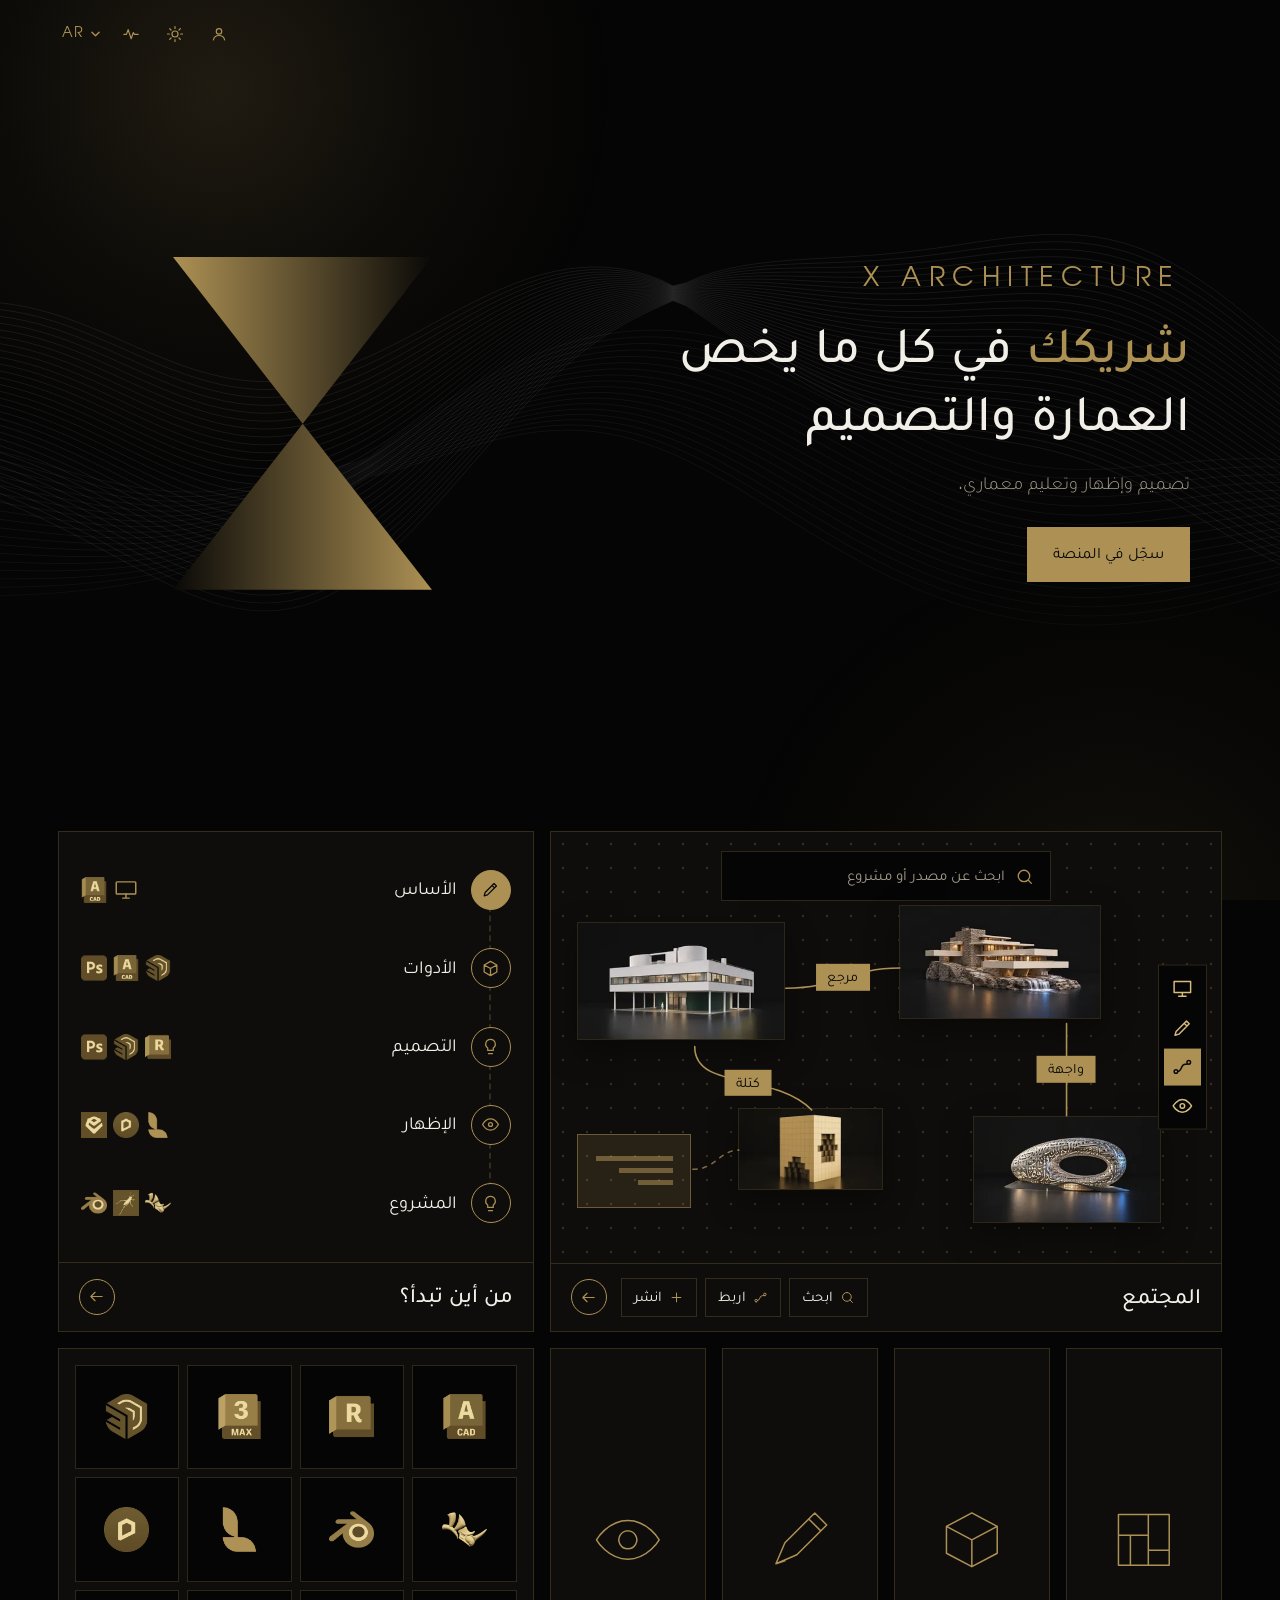
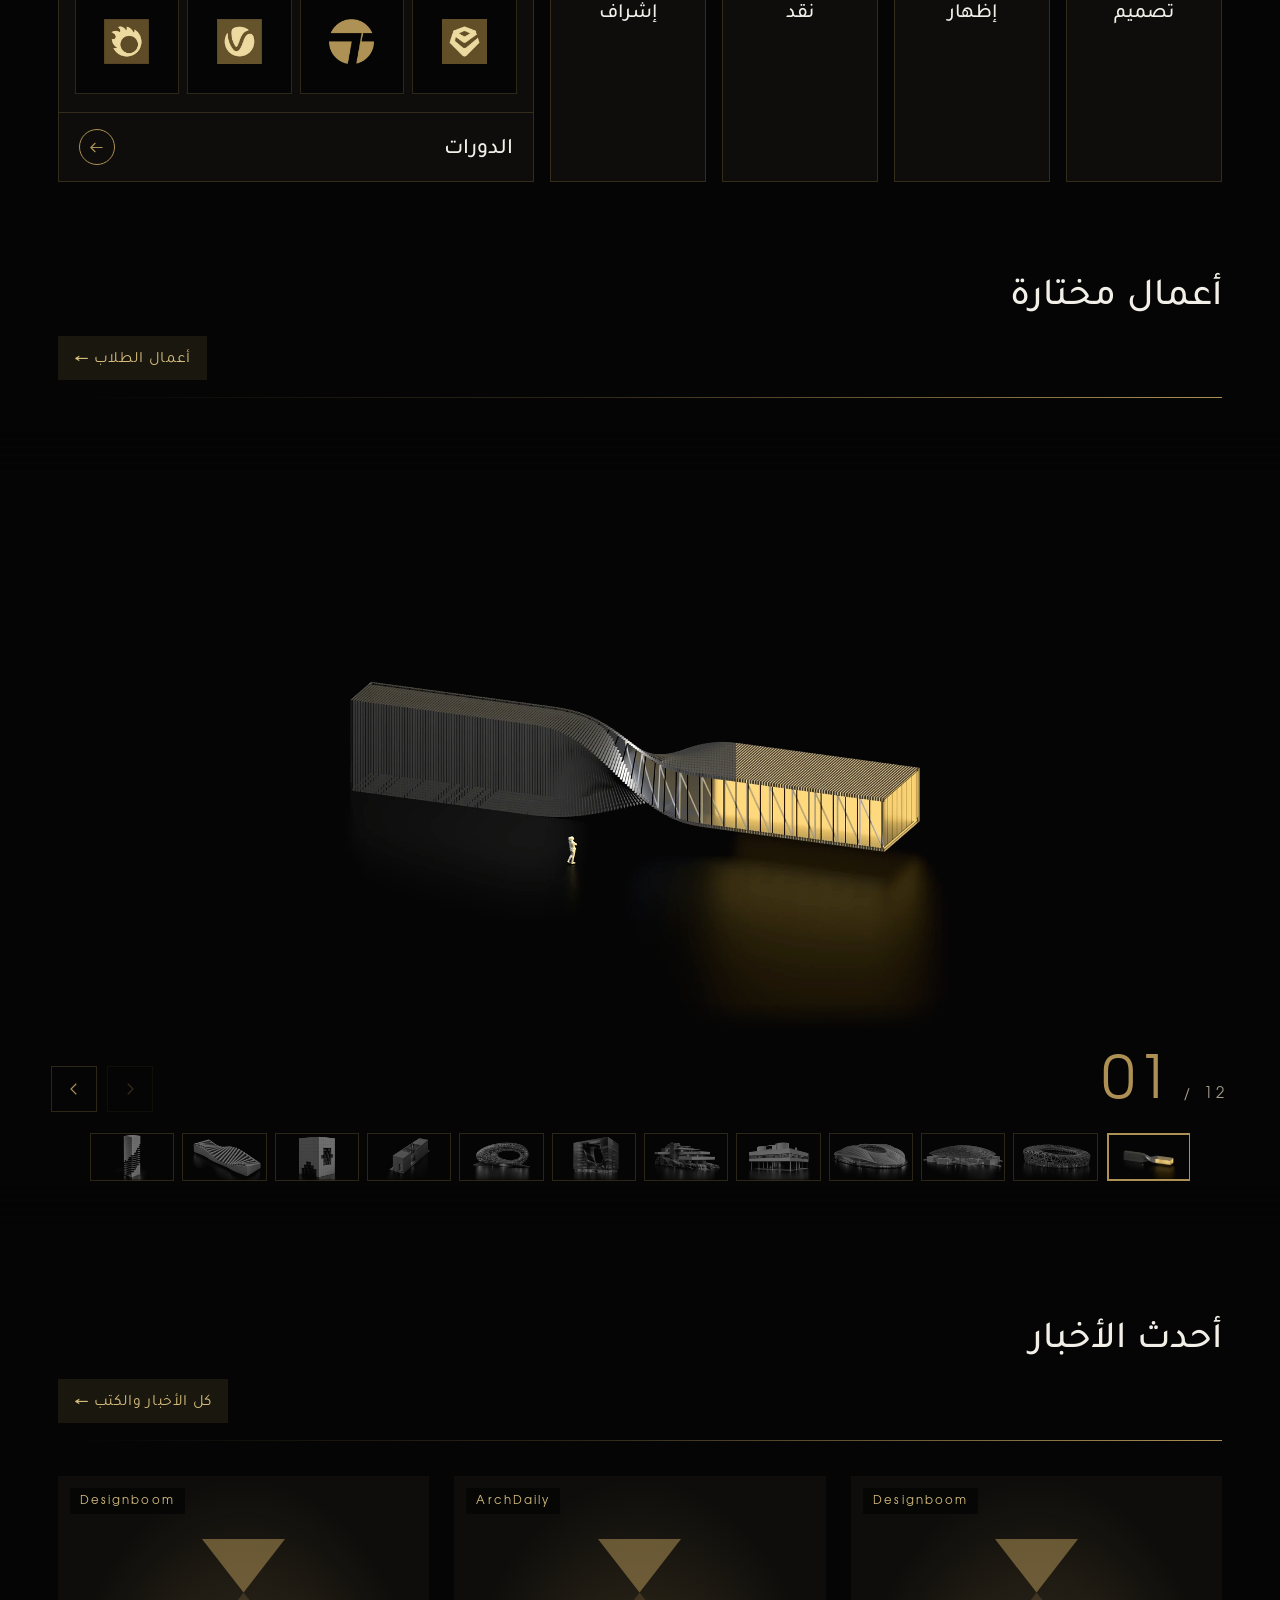
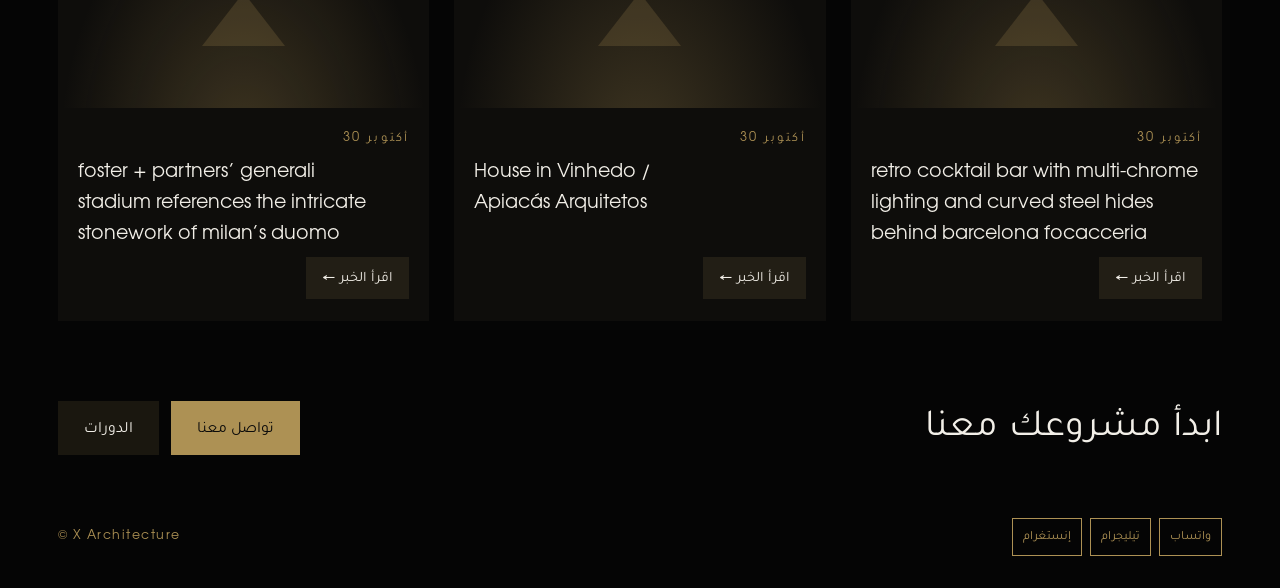
==== commit 7f39a34e: "Redesign: library removed, stages become a roadmap, visual home and lighter pages - Library section " ====
--- a/index.html
+++ b/index.html
@@ -68,7 +68,7 @@
 .mk svg{width:min(260px,60%);height:auto;filter:drop-shadow(0 0 40px rgba(var(--gr),.18))}
 section{padding:60px 0}
 .hd{display:flex;align-items:baseline;gap:16px;border-bottom:1px solid var(--line);padding-bottom:18px;margin-bottom:34px}
-.hd small{color:var(--gold);letter-spacing:.3em;font-size:.72rem;direction:ltr}
+.hd small{display:none}
 h2{font-size:clamp(1.5rem,3vw,2.1rem);font-weight:500}
 .g4{display:grid;grid-template-columns:repeat(4,1fr);gap:1px;background:var(--line);border:1px solid var(--line)}
 .c{background:var(--bg);padding:0 0 28px;transition:background .3s}
@@ -340,7 +340,7 @@
 .ni .ns{background:rgba(5,5,5,.78)}
 .lg.lgo svg{width:26px;height:34px}
 .hd{display:grid;grid-template-columns:1fr auto;column-gap:16px;row-gap:8px;align-items:end}
-.hd>small{grid-column:1/-1;display:block;text-align:right}
+.hd>small{display:none}
 .hd>h2{grid-column:1}
 .hd .nct{grid-column:2;grid-row:2;margin:0}
 [dir=ltr] .hd>small{text-align:left}
@@ -695,6 +695,28 @@
 .rse2 button:hover{color:var(--ink);border-bottom-color:var(--gold)}
 .rse2 button:focus-visible{outline:2px solid var(--gold2);outline-offset:2px}
 .rsy em{font-style:normal;font-size:.74rem;letter-spacing:.28em;color:var(--gold)}
+.rsv{gap:0;margin-bottom:clamp(6px,1.5vw,16px)}
+.rsv li{position:relative;align-items:center;text-align:center;gap:12px}
+.rsv li:not(:last-child)::after{content:"";position:absolute;top:34px;inset-inline-start:calc(50% + 46px);width:calc(100% - 92px);border-top:2px dashed var(--line)}
+.rsm{display:grid;place-items:center;width:68px;height:68px;border-radius:50%;border:1px solid var(--gold);color:var(--gold);background:var(--bg2)}
+.rsv li:last-child .rsm{background:var(--gold);color:var(--ong)}
+.rsm svg{width:30px;height:30px;fill:none;stroke:currentColor;stroke-width:1.5;stroke-linecap:round;stroke-linejoin:round}
+.rsv li b{font-size:1.05rem}
+.atg{display:grid;grid-template-columns:repeat(3,minmax(0,1fr));gap:12px}
+.att{display:grid;grid-template-columns:minmax(0,1fr) auto;align-items:center;gap:4px 12px;padding:20px 20px 18px;background:var(--bg2);border:1px solid var(--line);color:inherit;text-decoration:none;transition:border-color .3s,background .3s}
+.att:hover,.att:focus-visible{border-color:var(--gold);background:rgba(var(--gr),.1);outline:0}
+.att:focus-visible{outline:2px solid var(--gold);outline-offset:3px}
+.att b{font-weight:500;font-size:1.08rem;line-height:1.4;direction:ltr;text-align:start}
+[dir=rtl] .att b{text-align:right}
+.att small{grid-column:1;color:var(--soft);font-size:.78rem;direction:ltr;text-align:start}
+[dir=rtl] .att small{text-align:right}
+.att svg{grid-row:1/span 2;grid-column:2;width:18px;height:18px;color:var(--gold);fill:none;stroke:currentColor;stroke-width:1.7;stroke-linecap:round;stroke-linejoin:round}
+@media(max-width:860px){.atg{grid-template-columns:repeat(2,minmax(0,1fr))}.rsm{width:56px;height:56px}.rsv li:not(:last-child)::after{top:28px;inset-inline-start:calc(50% + 38px);width:calc(100% - 76px)}}
+@media(max-width:480px){.atg{grid-template-columns:minmax(0,1fr)}}
+.prg{display:grid;grid-template-columns:repeat(2,minmax(0,1fr));gap:12px}
+.prg .pr{margin:0}
+.prg .pr code{display:-webkit-box;-webkit-line-clamp:3;-webkit-box-orient:vertical;overflow:hidden}
+@media(max-width:700px){.prg{grid-template-columns:minmax(0,1fr)}}
 .rsf{display:flex;align-items:center;flex-wrap:wrap;gap:14px 22px;margin-top:clamp(22px,3vw,34px)}
 .rsf p{color:var(--soft);font-size:.9rem;max-width:56ch}
 .rsb{display:inline-block;padding:6px 14px;font-size:.78rem;letter-spacing:.14em;border:1px solid var(--gold);color:var(--gold)}
@@ -745,7 +767,7 @@
 /* phones: a way back to the home page from every other page */
 .bkw{display:none}
 @media(max-width:700px){
-body.rn .bkw,body.rw .bkw,body.ra .bkw,body.rs .bkw,body.rk .bkw,body.rp .bkw,body.rl .bkw{display:block;padding-top:6px}
+body.rn .bkw,body.rw .bkw,body.ra .bkw,body.rs .bkw,body.rk .bkw,body.rp .bkw{display:block;padding-top:6px}
 .bkh{display:inline-flex;align-items:center;gap:6px;padding:10px 0;font-size:.82rem;color:var(--soft)}
 .bkh::before{content:"\2039";font-size:1.4rem;line-height:1;margin-top:-2px}
 html[dir=rtl] .bkh::before{content:"\203A"}
@@ -758,12 +780,6 @@
 .hms .note{margin-top:-14px}
 .hml{text-decoration:none;color:var(--gold2);font-size:.86rem;letter-spacing:.04em;white-space:nowrap}
 .hml:hover,.hml:focus-visible{color:var(--ink)}
-.hsv{display:grid;grid-template-columns:repeat(5,minmax(0,1fr));gap:clamp(20px,3vw,56px)}
-.hsv a{display:block;color:inherit;text-decoration:none;padding-top:18px;border-top:1px solid var(--line);transition:border-color .3s}
-.hsv a:hover,.hsv a:focus-visible{border-top-color:var(--gold)}
-.hsv em{display:block;font-style:normal;color:var(--gold);font-size:.74rem;letter-spacing:.24em;direction:ltr;text-align:start}
-.hsv h3{font-size:1.12rem;font-weight:500;line-height:1.5;margin:10px 0 8px}
-.hsv p{color:var(--soft);font-size:.86rem;font-weight:300;line-height:1.85;margin:0}
 .hw{display:grid;grid-template-columns:repeat(3,minmax(0,1fr));gap:clamp(8px,1.4vw,20px)}
 .hw a{display:block;position:relative;aspect-ratio:16/10;overflow:hidden;background:var(--bg2);cursor:pointer;outline:0;-webkit-tap-highlight-color:transparent}
 .hw img{width:100%;height:100%;object-fit:cover;display:block;filter:grayscale(1) contrast(1.06);transition:filter .7s ease,transform 1.2s cubic-bezier(.2,.7,.2,1)}
@@ -774,14 +790,15 @@
 .hw.n3 a:first-child,.hw.n6 a:first-child{grid-column:span 2;grid-row:span 2;aspect-ratio:auto}
 .hn{display:grid;grid-template-columns:repeat(3,minmax(0,1fr));gap:clamp(14px,2vw,28px)}
 .hn .nc{flex:none;width:auto}
+.hn .nc .nb p,.ncar .nc .nb p{display:none}
 .hcta .w{display:flex;align-items:center;justify-content:space-between;gap:28px;flex-wrap:wrap;padding-bottom:clamp(8px,2vw,24px)}
 .hcta h2{font-size:clamp(1.4rem,3vw,2.2rem);font-weight:400;line-height:1.4;margin:0 0 6px}
 .hcta p{color:var(--soft);font-size:.92rem;font-weight:300;margin:0}
 .hcta .bt{display:flex;gap:12px;flex-wrap:wrap}
 #hm .rsy.hmi{margin-top:4px}
-@media(max-width:1100px){.hsv{grid-template-columns:repeat(3,minmax(0,1fr))}}
+
 @media(max-width:900px){.hn{grid-template-columns:repeat(2,minmax(0,1fr))}.hn .nc:nth-child(3){display:none}.hw{grid-template-columns:repeat(2,minmax(0,1fr))}.hw.n1{grid-template-columns:minmax(0,1fr)}.hw.n3 a:first-child,.hw.n6 a:first-child{grid-row:auto;aspect-ratio:16/9}.hw.n6 a:nth-child(6){display:none}.hw.n1 a{aspect-ratio:16/9}}
-@media(max-width:640px){.hsv{grid-template-columns:repeat(2,minmax(0,1fr));gap:22px 18px}.hn{grid-template-columns:minmax(0,1fr)}.hn .nc:nth-child(n+3){display:none}.hcta .bt{width:100%}#hm .rsy{grid-template-columns:minmax(0,1fr)}.hd .nct{width:auto}}
+@media(max-width:640px){.hn{grid-template-columns:minmax(0,1fr)}.hn .nc:nth-child(n+3){display:none}.hcta .bt{width:100%}#hm .rsy{grid-template-columns:minmax(0,1fr)}.hd .nct{width:auto}}
 @media(min-width:701px) and (max-width:1000px){header .w{gap:14px}nav{gap:15px;font-size:.8rem}.hr{gap:8px}}
 @media(min-width:701px) and (max-width:800px){nav{gap:11px;font-size:.74rem}.lgb{padding:5px 9px}header .w{gap:10px}}
 /* the X mark is the menu button: hover (or tap) turns it into three lines and the pages drop out of it as plain links */
@@ -808,44 +825,11 @@
 #xfl svg{display:block;width:100%;height:100%}
 /* ===== stages page ===== */
 #vp{display:none}.rp #vp{display:block}.rp #vh{display:none}
-.pkr{--ns:56px;position:relative;display:grid;grid-template-columns:repeat(5,minmax(0,1fr));padding-top:46px;margin-top:8px}
-.pktk{position:absolute;inset-inline:10%;top:calc(46px + var(--ns)/2 - 1px);height:2px;background:repeating-linear-gradient(90deg,var(--line) 0 7px,transparent 7px 14px)}
-.pkfl{position:absolute;inset-block:0;inset-inline-start:0;width:calc(var(--i,0)*25%);background:var(--gold);transition:width .8s cubic-bezier(.2,.7,.2,1)}
-.pkmk{position:absolute;top:0;height:46px;inset-inline-start:calc(10% + var(--i,0)*20%);width:0;display:flex;flex-direction:column;align-items:center;justify-content:flex-end;padding-bottom:7px;pointer-events:none;transition:inset-inline-start .8s cubic-bezier(.2,.7,.2,1)}
-.pkmk span{background:var(--gold);color:var(--ong);font-size:.7rem;line-height:1;padding:5px 10px;white-space:nowrap;margin-bottom:5px}
-.pkmk span:empty{display:none}
-.pkmk b{width:0;height:0;border:6px solid transparent;border-top-color:var(--gold);border-bottom:0;animation:pkbob 1.6s ease-in-out infinite}
-@keyframes pkbob{0%,100%{transform:translateY(0)}50%{transform:translateY(5px)}}
-.pkn{position:relative;z-index:1;display:flex;flex-direction:column;align-items:center;gap:10px;background:none;border:0;padding:0;font:inherit;color:var(--soft);cursor:pointer;-webkit-tap-highlight-color:transparent}
-.pkn:focus-visible{outline:2px solid var(--gold);outline-offset:6px}
-.pko{position:relative;width:var(--ns);height:var(--ns);border-radius:50%;transition:transform .3s}
-.pko::before{content:"";position:absolute;inset:0;border-radius:50%;background:conic-gradient(var(--gold) calc(var(--p,0)*1%),var(--line) 0);-webkit-mask:radial-gradient(farthest-side,transparent calc(100% - 3px),#000 calc(100% - 2px));mask:radial-gradient(farthest-side,transparent calc(100% - 3px),#000 calc(100% - 2px))}
-.pkd{position:absolute;inset:7px;border-radius:50%;display:grid;place-items:center;background:var(--bg);border:1px solid var(--line);transition:background .3s,border-color .3s}
-.pkd em{font-style:normal;font-size:1.2rem;line-height:1;color:var(--ink);transition:color .3s}
-.pkd svg{display:none;width:20px;height:20px;stroke:var(--gold);fill:none;stroke-width:2;stroke-linecap:round;stroke-linejoin:round}
-.pkn.dn .pkd{border-color:var(--gold)}
-.pkn.dn .pkd em{display:none}.pkn.dn .pkd svg{display:block}
-.pkn:hover .pko{transform:scale(1.07)}
-.pkn.on .pkd{background:var(--gold);border-color:var(--gold)}
-.pkn.on .pkd em{color:var(--ong)}.pkn.on .pkd svg{stroke:var(--ong)}
-.pkn.on .pko::after{content:"";position:absolute;inset:-5px;border-radius:50%;border:1px solid var(--gold);opacity:0;animation:pkping 2.4s ease-out infinite}
-@keyframes pkping{0%{transform:scale(.88);opacity:.7}100%{transform:scale(1.22);opacity:0}}
-.pkn small{font-size:.82rem;line-height:1.35;text-align:center;padding:0 2px;transition:color .3s}
-.pkn.on small{color:var(--gold2)}
-.pkov{margin:20px 0 0;color:var(--soft);font-size:.82rem;display:flex;align-items:center;gap:12px}
-.pkov i{display:block;flex:0 0 min(220px,40%);height:3px;background:var(--line);position:relative}
-.pkov i::after{content:"";position:absolute;inset-block:0;inset-inline-start:0;width:var(--w,0%);background:var(--gold);transition:width .5s}
-.pkov b{font-weight:400;color:var(--gold2);direction:ltr}
-.pkp{display:grid;grid-template-columns:minmax(0,.95fr) minmax(0,1.05fr);gap:clamp(22px,3.4vw,52px);margin-top:34px;align-items:start}
-.pkp.pkin>*{animation:pkin .55s cubic-bezier(.2,.7,.2,1) both}
-.pkp.pkin>*:nth-child(2){animation-delay:.08s}
-@keyframes pkin{from{opacity:0;transform:translateY(14px)}to{opacity:1;transform:none}}
-/* motion-graphic card */
-.pkv{position:sticky;top:92px;direction:ltr;border:1px solid var(--line);background:var(--bg2);overflow:hidden;aspect-ratio:320/220}
+.pkv{position:relative;direction:ltr;overflow:hidden;aspect-ratio:320/220;background:var(--bg2)}
 .pkv::before{content:"";position:absolute;inset:0;background-image:linear-gradient(var(--line) 1px,transparent 1px),linear-gradient(90deg,var(--line) 1px,transparent 1px);background-size:24px 24px;opacity:.5;-webkit-mask:radial-gradient(ellipse at 50% 50%,#000 28%,transparent 78%);mask:radial-gradient(ellipse at 50% 50%,#000 28%,transparent 78%)}
 .pkv>svg,.pkv>.pkrv,.pkv>.pkrv>svg{position:absolute;inset:0;width:100%;height:100%;display:block}
-.pkvn{position:absolute;top:10px;left:14px;font-size:clamp(2.2rem,5vw,3.6rem);line-height:1;color:rgba(var(--gr),.3);letter-spacing:.02em;font-weight:700;pointer-events:none}
-.pkvt{position:absolute;right:12px;bottom:10px;font-size:.7rem;letter-spacing:.2em;color:var(--gold2);text-transform:uppercase;pointer-events:none}
+.pkvt{position:absolute;right:12px;bottom:10px;font-size:.66rem;letter-spacing:.2em;color:var(--gold2);text-transform:uppercase;pointer-events:none}
+.pkic{fill:none;stroke:currentColor;stroke-width:1.6;stroke-linecap:round;stroke-linejoin:round}
 .pkv .s{fill:none;stroke:var(--gold);stroke-width:1.6;stroke-linecap:round;stroke-linejoin:round}
 .pkv .s2{fill:none;stroke:var(--soft);stroke-width:1;stroke-linecap:round;stroke-linejoin:round}
 .pkv .fg{fill:var(--gold)}
@@ -876,243 +860,185 @@
 @keyframes pkbar{0%,100%{transform:scaleY(var(--a))}50%{transform:scaleY(var(--b))}}
 .pkv .kn{animation:pkkn 4.8s ease-in-out infinite}
 @keyframes pkkn{0%,100%{transform:translateX(0)}50%{transform:translateX(var(--d))}}
-/* text side */
-.pkb{min-width:0}
-.pkh small{display:block;color:var(--gold);font-size:.8rem}
-.pkh h3{font-size:clamp(1.5rem,2.7vw,2.3rem);font-weight:300;line-height:1.35;margin:4px 0 0}
-.pkg{display:flex;align-items:center;gap:12px;margin:18px 0 6px}
-.pkg i{flex:1;height:3px;background:var(--line);position:relative}
-.pkg i::after{content:"";position:absolute;inset-block:0;inset-inline-start:0;width:var(--w,0%);background:var(--gold);transition:width .5s}
-.pkg span{font-size:.78rem;color:var(--gold2);direction:ltr;min-width:2.6em;text-align:end}
-.pkq{display:flex;align-items:center;gap:10px;margin:28px 0 12px;font-size:.85rem;color:var(--gold)}
-.pkq::after{content:"";flex:1;height:1px;background:var(--line)}
-.pkq svg{width:18px;height:18px}
-.pkic{fill:none;stroke:currentColor;stroke-width:1.6;stroke-linecap:round;stroke-linejoin:round}
-.pks{list-style:none;margin:0;padding:0;display:grid;gap:8px}
-.pkk{width:100%;display:flex;align-items:center;gap:14px;text-align:start;background:var(--bg2);border:1px solid var(--line);padding:13px 16px;font:inherit;font-size:.95rem;line-height:1.6;color:var(--ink);cursor:pointer;transition:border-color .25s,background .25s;-webkit-tap-highlight-color:transparent}
-.pkk:hover{border-color:var(--gold)}
-.pkk:focus-visible{outline:2px solid var(--gold);outline-offset:3px}
-.pkk.nx{border-color:var(--gold);background:rgba(var(--gr),.08)}
-.pkx{flex:none;width:24px;height:24px;border-radius:50%;border:1px solid var(--gold);display:grid;place-items:center;transition:background .25s}
-.pkx svg{width:14px;height:14px;stroke:var(--ong);fill:none;stroke-width:2.4;stroke-linecap:round;stroke-linejoin:round;opacity:0;transform:scale(.4);transition:opacity .25s,transform .25s}
-.pkk[aria-pressed=true] .pkx{background:var(--gold)}
-.pkk[aria-pressed=true] .pkx svg{opacity:1;transform:none}
-.pkk[aria-pressed=true] .pkw{color:var(--soft);text-decoration:line-through;text-decoration-color:rgba(var(--gr),.55)}
-.pki{flex:none;width:21px;height:21px;color:var(--gold2)}
-.pkw{flex:1;min-width:0}
-.pkchs{display:flex;flex-wrap:wrap;gap:8px}
-.pkch{background:none;border:1px solid var(--gold);color:var(--ink);padding:9px 16px;font:inherit;font-size:.85rem;cursor:pointer;transition:background .2s,color .2s}
-.pkch:hover,.pkch:focus-visible{background:var(--gold);color:var(--ong);outline:0}
-.pkgl{margin:14px 0 2px;color:var(--soft);font-size:.74rem}
-.pksr{display:flex;align-items:center;gap:12px;padding:11px 0;border-bottom:1px solid var(--line);color:inherit;text-decoration:none;transition:color .2s}
-.pksr>span:first-child{flex:1;min-width:0}
-.pksr b{display:block;font-weight:500;font-size:.92rem;line-height:1.5}
-.pksr b.en{direction:ltr;text-align:right}
-[dir=ltr] .pksr b.en{text-align:left}
-.pksr small{display:block;color:var(--soft);font-size:.76rem;font-weight:300;line-height:1.55;margin-top:1px}
-.pksr em{flex:none;font-style:normal;font-size:.68rem;border:1px solid var(--gold);color:var(--gold2);padding:1px 8px;line-height:1.7}
-.pksr svg{flex:none;width:16px;height:16px;color:var(--gold)}
-.pksr:hover b,.pksr:focus-visible b{color:var(--gold2)}
-.pksr:focus-visible{outline:2px solid var(--gold);outline-offset:2px}
-.pkmore{display:inline-block;margin-top:12px;color:var(--gold2);font-size:.84rem;text-decoration:none}
-.pkmore:hover{color:var(--ink)}
-.pkav{display:flex;gap:12px;align-items:flex-start;border:1px dashed rgba(var(--gr),.55);padding:14px 16px;color:var(--soft);font-size:.92rem;line-height:1.7}
-.pkav svg{flex:none;width:21px;height:21px;color:var(--gold);margin-top:3px}
-.pknv{display:flex;justify-content:space-between;gap:10px;flex-wrap:wrap;margin-top:30px}
-.pknv .lk[disabled]{visibility:hidden}
-.pkfo{margin-top:34px;padding-top:18px;border-top:1px solid var(--line);color:var(--soft);font-size:.8rem;display:flex;flex-wrap:wrap;gap:10px 22px;align-items:center}
-.pkfo p{margin:0;flex:1 1 260px}
-.pkfo a{color:var(--gold2);text-decoration:none}
-.pkfo a:hover{color:var(--ink)}
+/* ---- roadmap: pick where you are, then nodes joined to each stage ---- */
+.rmw{display:flex;flex-wrap:wrap;gap:8px;align-items:center;margin-top:22px}
+.rmwb{display:inline-flex;align-items:center;gap:8px;padding:9px 16px;background:none;border:1px solid var(--line);color:var(--ink);font:inherit;font-size:.88rem;line-height:1.3;cursor:pointer;transition:border-color .25s,background .25s,color .25s}
+.rmwb svg{width:18px;height:18px;color:var(--gold);transition:color .25s}
+.rmwb:hover{border-color:var(--gold)}
+.rmwb:focus-visible{outline:2px solid var(--gold);outline-offset:3px}
+.rmwb[aria-pressed=true]{background:var(--gold);border-color:var(--gold);color:var(--ong)}
+.rmwb[aria-pressed=true] svg{color:var(--ong)}
+.rmov{margin:0;margin-inline-start:auto;display:flex;align-items:center;gap:10px;color:var(--soft);font-size:.82rem}
+.rmov i{display:block;width:120px;height:3px;background:var(--line);position:relative}
+.rmov i::after{content:"";position:absolute;inset-block:0;inset-inline-start:0;width:var(--w,0%);background:var(--gold);transition:width .5s}
+.rmov b{font-weight:400;color:var(--gold2);direction:ltr}
+.rm{position:relative;margin-top:44px;display:grid;justify-items:center}
+.rmsvg{position:absolute;left:0;top:0;pointer-events:none;overflow:visible}
+.rmsvg path{fill:none;stroke:var(--line);stroke-width:1.5;stroke-dasharray:3 6;stroke-linecap:round;transition:stroke .4s,stroke-opacity .4s}
+.rmsvg path.sp{stroke-dasharray:none;stroke-width:2}
+.rmsvg path.dn{stroke:var(--gold);stroke-opacity:.45;stroke-dasharray:none}
+.rmsvg path.on{stroke:var(--gold);stroke-opacity:1;stroke-dasharray:none;stroke-width:2}
+.rmst,.rmen{position:relative;z-index:1;display:inline-flex;align-items:center;gap:10px}
+.rmst{padding:10px 24px;background:var(--gold);color:var(--ong);font-size:.9rem}
+.rmst svg{width:18px;height:18px}
+.rmen{flex-wrap:wrap;justify-content:center;gap:8px;margin-top:26px;color:var(--soft);font-size:.82rem}
+.rmen b{display:inline-flex;align-items:center;gap:8px;font-weight:400;padding:8px 16px;border:1px solid var(--gold);color:var(--ink);background:var(--bg2)}
+.rmen b svg{width:17px;height:17px;color:var(--gold)}
+.rmrow{position:relative;width:100%;display:grid;grid-template-columns:minmax(0,1fr) minmax(250px,310px) minmax(0,1fr);column-gap:clamp(56px,8vw,120px);align-items:center;padding:clamp(30px,4.6vw,56px) 0}
+.rmc{display:grid;gap:10px;align-content:center;min-width:0}
+.rmsk .rmn{justify-self:end}
+.rmlr .rmg{justify-self:start}
+.rmg{width:min(100%,300px);display:grid;gap:8px;align-content:start;padding:14px;border:1px solid var(--line);background:var(--bg2);transition:border-color .3s}
+.rmcap{display:flex;align-items:center;gap:8px;margin:0 0 2px;color:var(--gold);font-size:.78rem}
+.rmcap svg{width:16px;height:16px}
+.rmn{display:flex;align-items:center;gap:11px;width:min(100%,250px);padding:11px 14px;background:var(--bg2);border:1px solid var(--line);color:var(--ink);font:inherit;font-size:.9rem;text-align:start;cursor:pointer;transition:border-color .25s,background .25s;-webkit-tap-highlight-color:transparent}
+.rmn:hover{border-color:var(--gold)}
+.rmn:focus-visible{outline:2px solid var(--gold);outline-offset:3px}
+.rmx{flex:none;width:20px;height:20px;border-radius:50%;border:1px solid var(--gold);display:grid;place-items:center;transition:background .25s}
+.rmx svg{width:12px;height:12px;stroke:var(--ong);fill:none;stroke-width:2.6;stroke-linecap:round;stroke-linejoin:round;opacity:0;transform:scale(.4);transition:opacity .2s,transform .25s}
+.rmn[aria-pressed=true] .rmx{background:var(--gold)}
+.rmn[aria-pressed=true] .rmx svg{opacity:1;transform:none}
+.rmn[aria-pressed=true] .rmt{color:var(--soft)}
+.rmi{flex:none;width:19px;height:19px;color:var(--gold2);margin-inline-start:auto}
+.rmt{min-width:0}
+.rmcs2{display:flex;flex-wrap:wrap;gap:8px}
+.rmsw{display:inline-flex;align-items:center;gap:8px;padding:6px 12px 6px 9px;border:1px solid var(--line);background:var(--bg);color:var(--ink);font:inherit;font-size:.82rem;cursor:pointer;transition:border-color .25s}
+.rmsw:hover,.rmsw:focus-visible{border-color:var(--gold);outline:0}
+.rmsw img,.rmsw .rmcs{flex:none;width:22px;height:22px}
+.rmsw .rmcs{fill:none;stroke:var(--gold);stroke-width:1.8;stroke-linecap:round;stroke-linejoin:round}
+html[data-theme=red] .rmsw img{filter:hue-rotate(-56deg) saturate(4) brightness(.64)}
+.rml{display:flex;align-items:center;gap:10px;padding:9px 12px;border:1px solid var(--line);background:var(--bg);color:var(--ink);text-decoration:none;font-size:.84rem;line-height:1.4;transition:border-color .25s}
+.rml:hover,.rml:focus-visible{border-color:var(--gold);outline:0}
+.rml span{flex:1;min-width:0}
+.rml .en{direction:ltr;text-align:start}
+[dir=rtl] .rml .en{text-align:right}
+.rml em{flex:none;font-style:normal;font-size:.66rem;border:1px solid var(--gold);color:var(--gold2);padding:0 7px;line-height:1.7}
+.rml svg{flex:none;width:16px;height:16px;color:var(--gold)}
+.rml.own{border-color:var(--gold);background:rgba(var(--gr),.1)}
+.rml.bk{border-style:dashed}
+.rmh{position:relative;border:1px solid var(--line);background:var(--bg2);transition:border-color .3s,box-shadow .3s}
+.rmh .pkv{border-bottom:1px solid var(--line)}
+.rmhb{padding:14px 16px 16px;display:grid;gap:5px}
+.rmhb h3{margin:0;font-size:1.35rem;font-weight:400;line-height:1.35}
+.rmhb p{margin:0;color:var(--soft);font-size:.86rem;line-height:1.6}
+.rmpg{display:flex;align-items:center;gap:10px;margin-top:6px}
+.rmpg i{flex:1;height:3px;background:var(--line);position:relative}
+.rmpg i::after{content:"";position:absolute;inset-block:0;inset-inline-start:0;width:var(--w,0%);background:var(--gold);transition:width .45s}
+.rmpg b{font-weight:400;font-size:.76rem;color:var(--gold2);direction:ltr}
+.rmme{position:absolute;z-index:2;top:10px;inset-inline-start:10px;background:var(--gold);color:var(--ong);font-size:.7rem;line-height:1;padding:5px 10px}
+.rmme:empty{display:none}
+.rmdn{position:absolute;z-index:2;top:10px;inset-inline-end:10px;width:26px;height:26px;border-radius:50%;background:var(--gold);display:none;place-items:center}
+.rmdn svg{width:14px;height:14px;stroke:var(--ong);fill:none;stroke-width:2.6;stroke-linecap:round;stroke-linejoin:round}
+.rmrow.dn .rmdn{display:grid}
+.rmtd{display:none;padding:12px 16px 14px;border-top:1px solid var(--gold);background:rgba(var(--gr),.1)}
+.rmtd span{display:inline-flex;align-items:center;gap:8px;color:var(--gold2);font-size:.78rem}
+.rmtd svg{width:16px;height:16px}
+.rmtd p{margin:5px 0 0;font-size:.95rem;line-height:1.65;color:var(--ink)}
+.rmrow.on .rmtd{display:block}
+.rmrow.on .rmh{border-color:var(--gold)}
+.rmrow.on .rmg{border-color:rgba(var(--gr),.55)}
+.rmrow.nx .rmh,.rmrow.nx .rmn,.rmrow.nx .rmg{opacity:.8;transition:opacity .3s}
+.rmrow.nx:hover .rmh,.rmrow.nx:hover .rmn,.rmrow.nx:hover .rmg,.rmrow.nx:focus-within .rmh,.rmrow.nx:focus-within .rmn,.rmrow.nx:focus-within .rmg{opacity:1}
+/* hubs that are not the current one rest on a drawn frame; hover or focus plays them */
+.rmrow:not(.on):not(:hover):not(:focus-within) .pkv *{animation-play-state:paused!important;animation-delay:-3s!important}
+.rmrow:not(.on):not(:hover):not(:focus-within) .pkscan{display:none}
+.rmfo{margin-top:26px;display:flex;justify-content:center}
 .pkrs{background:none;border:0;color:var(--soft);font:inherit;font-size:.78rem;text-decoration:underline;cursor:pointer;padding:0}
 .pkrs:hover{color:var(--gold2)}
-[dir=rtl] .pkvt,[dir=rtl] .pkn small,[dir=rtl] .pkq{letter-spacing:0}
+[dir=rtl] .pkvt{letter-spacing:0}
 @media(max-width:860px){
-.pkp{grid-template-columns:minmax(0,1fr);gap:22px;margin-top:26px}
-.pkv{position:relative;top:auto}
+.rmov{margin-inline-start:0;width:100%}
+.rm{margin-top:28px;justify-items:stretch;padding-inline-start:26px;border-inline-start:2px solid var(--line)}
+.rmsvg{display:none}
+.rmst{justify-self:start;margin-inline-start:-26px;padding:8px 18px}
+.rmen{justify-content:flex-start;margin-top:16px}
+.rmrow{grid-template-columns:minmax(0,1fr);row-gap:14px;padding:22px 0 20px}
+.rmrow::before{content:"";position:absolute;top:34px;inset-inline-start:-34px;width:14px;height:14px;border-radius:50%;background:var(--bg);border:2px solid var(--line)}
+.rmrow.on::before,.rmrow.dn::before{border-color:var(--gold);background:var(--gold)}
+.rmh{order:-1}
+.rmh .pkv{aspect-ratio:16/9}
+.rmsk{grid-template-columns:repeat(2,minmax(0,1fr))}
+.rmsk .rmn{width:100%;justify-self:stretch}
+.rmlr .rmg{width:100%}
+.rmn{padding:10px 11px;font-size:.84rem;gap:8px}
+.rmi{display:none}
 }
-@media(max-width:560px){
-.pkr{--ns:46px;padding-top:44px}
-.pktk{top:calc(44px + var(--ns)/2 - 1px)}
-.pkmk{height:44px}
-.pkd{inset:6px}.pkd em{font-size:1rem}
-.pkn{gap:8px}.pkn small{font-size:.7rem}
-.pkk{padding:12px 13px;font-size:.9rem;gap:11px}
-.pki{display:none}
-.pkov i{flex-basis:34%}
-}
+@media(max-width:420px){.rmsk{grid-template-columns:minmax(0,1fr)}}
 @media(prefers-reduced-motion:reduce){
-.pkv *,.pkv,.pkmk b,.pkn.on .pko::after,.pkp.pkin>*,.pkscan{animation:none!important}
+.pkv *,.pkv{animation:none!important}
 .pkscan{display:none}
 .pkv .pen{display:none!important}
 }
 .pkv .top{fill:var(--gold);fill-opacity:.14}
-/* ---- second pass: outcome, today card, tabs, cards, habits ---- */
-.pkot{display:flex;gap:10px;align-items:baseline;margin:14px 0 0;color:var(--soft);font-size:.92rem;line-height:1.7}
-.pkot b{flex:none;font-weight:400;color:var(--gold)}
-.pkto{margin-top:18px;padding:16px 18px;border:1px solid var(--gold);background:rgba(var(--gr),.08);position:relative}
-.pkto::before{content:"";position:absolute;inset-block:0;inset-inline-start:0;width:3px;background:var(--gold)}
-.pkth{display:flex;justify-content:space-between;align-items:center;gap:10px;margin-bottom:6px}
-.pkth span{display:inline-flex;align-items:center;gap:8px;color:var(--gold2);font-size:.82rem}
-.pkth svg{width:18px;height:18px}
-.pkth em{font-style:normal;font-size:.7rem;border:1px solid var(--gold);color:var(--gold2);padding:1px 9px;line-height:1.7}
-.pkto p{margin:0;font-size:1.05rem;line-height:1.7;color:var(--ink)}
-.pktb{display:flex;gap:2px;border-bottom:1px solid var(--line);margin-bottom:10px;overflow-x:auto}
-.pktb button{background:none;border:0;border-bottom:2px solid transparent;margin-bottom:-1px;color:var(--soft);font:inherit;font-size:.88rem;padding:10px 14px;cursor:pointer;white-space:nowrap;transition:color .2s,border-color .2s}
-.pktb button:hover{color:var(--gold2)}
-.pktb button.on{color:var(--gold2);border-bottom-color:var(--gold)}
-.pktb button:focus-visible{outline:2px solid var(--gold);outline-offset:-2px}
-.pkpn{display:none}.pkpn.on{display:block}
-.pksr small{display:-webkit-box;-webkit-line-clamp:2;-webkit-box-orient:vertical;overflow:hidden}
-.pk2{display:grid;grid-template-columns:repeat(2,minmax(0,1fr));gap:12px;margin-top:26px}
-.pkcd{display:flex;gap:12px;align-items:flex-start;border:1px solid var(--line);background:var(--bg2);padding:14px 16px;color:var(--soft);font-size:.88rem;line-height:1.7}
-.pkcd>svg{flex:none;width:21px;height:21px;color:var(--gold);margin-top:2px}
-.pkcd h4{margin:0 0 3px;font-size:.8rem;font-weight:400;color:var(--gold)}
-.pkcd p{margin:0}
-.pkcd a{display:inline-block;margin-top:8px;color:var(--gold2);text-decoration:none;font-size:.8rem}
-.pkcd a:hover{color:var(--ink)}
-.pkav.pkcd{border:1px dashed rgba(var(--gr),.55);background:none}
-.pkaf{display:flex;flex-wrap:wrap;gap:8px;align-items:center;margin:22px 0 0;color:var(--soft);font-size:.85rem}
-.pkaf b{font-weight:400;border:1px solid var(--line);padding:3px 12px;color:var(--ink)}
-.pkhs{margin-top:54px}
-.pkhb{display:grid;grid-template-columns:repeat(4,minmax(0,1fr));gap:12px}
-.pkhb>div{border:1px solid var(--line);background:var(--bg2);padding:18px 16px;display:flex;flex-direction:column;gap:12px;transition:border-color .25s}
-.pkhb>div:hover{border-color:var(--gold)}
-.pkhb svg{width:26px;height:26px;color:var(--gold)}
-.pkhb p{margin:0;font-size:.9rem;line-height:1.75;color:var(--ink)}
-@media(max-width:860px){.pkhb{grid-template-columns:repeat(2,minmax(0,1fr))}}
-@media(max-width:560px){.pk2{grid-template-columns:minmax(0,1fr)}.pkhb>div{padding:14px 13px}.pkhb p{font-size:.84rem}}
-/* ===== library ===== */
-#vl{display:none}.rl #vl{display:block}.rl #vh{display:none}
-.sfq{position:relative;display:flex;align-items:center;gap:12px;max-width:520px;border-bottom:1px solid var(--line);margin:0 0 clamp(26px,4vw,44px);color:var(--soft);transition:border-color .25s}
-.sfq:focus-within{border-color:var(--gold);color:var(--gold)}
-.sfq .pkic{flex:0 0 20px;width:20px;height:20px}
-.sfq input{flex:1;min-width:0;background:none;border:0;outline:0;color:var(--ink);font:inherit;font-size:.95rem;padding:13px 0;-webkit-appearance:none;appearance:none}
-.sfq input::placeholder{color:var(--soft);opacity:.8}
-.sfq input::-webkit-search-cancel-button{-webkit-appearance:none}
-.sfsh{--g:clamp(16px,2.4vw,32px);display:grid;grid-template-columns:repeat(4,minmax(0,1fr));gap:calc(var(--g) + 26px) var(--g);padding:6px 0 18px}
-.sfb{position:relative;display:block;width:100%;padding:0;margin:0;background:none;border:0;font:inherit;color:inherit;cursor:pointer;perspective:900px;-webkit-tap-highlight-color:transparent}
-.sfb::after{content:"";position:absolute;inset-inline:calc(var(--g)/-2);bottom:-15px;height:9px;background:linear-gradient(var(--line),transparent);border-top:1px solid var(--line);pointer-events:none}
-.sfb:focus-visible{outline:2px solid var(--gold);outline-offset:6px}
-.sfbk{position:relative;display:block;aspect-ratio:5/7;--s:1;border-start-start-radius:3px;border-end-start-radius:3px;border-start-end-radius:9px;border-end-end-radius:9px;background:radial-gradient(110% 60% at 50% 42%,rgba(173,145,84,.13),transparent 65%),linear-gradient(150deg,#16130f,#080807 62%);box-shadow:0 14px 26px -10px rgba(0,0,0,.6),0 0 0 1px rgba(173,145,84,.34);transform-origin:50% 100%;transition:transform .45s cubic-bezier(.2,.7,.2,1),box-shadow .45s;overflow:hidden}
-html[dir=rtl] .sfbk{--s:-1}
-.sfb:hover .sfbk,.sfb:focus-visible .sfbk{transform:translateY(-9px) rotateY(calc(var(--s)*-9deg));box-shadow:0 26px 34px -12px rgba(0,0,0,.7),0 0 0 1px rgba(214,189,126,.7)}
-.sfsp{position:absolute;inset-block:0;inset-inline-start:0;width:9%;background:linear-gradient(90deg,rgba(0,0,0,.55),rgba(173,145,84,.16) 55%,rgba(0,0,0,.4));border-inline-end:1px solid rgba(173,145,84,.3)}
-html[dir=rtl] .sfsp{background:linear-gradient(270deg,rgba(0,0,0,.55),rgba(173,145,84,.16) 55%,rgba(0,0,0,.4))}
-.sfcc{position:absolute;inset:0;display:flex;flex-direction:column;align-items:stretch;padding:9% 9% 8% 15%;color:#d6bd7e;text-align:center}
-html[dir=rtl] .sfcc{padding:9% 15% 8% 9%}
-.sfcc::before{content:"";position:absolute;inset-block:4.5%;inset-inline:12% 5%;border:1px solid rgba(173,145,84,.5);pointer-events:none}
-.sfct{display:flex;align-items:center;justify-content:center;gap:7px;direction:ltr;padding-top:3%}
-.sfct svg{width:11px;height:14px;flex:none}
-.sfct em{font-style:normal;font-size:clamp(.5rem,.9vw,.62rem);letter-spacing:.28em;color:#AD9154;white-space:nowrap}
-.sfic{display:block;fill:none;stroke:currentColor;stroke-width:1.5;stroke-linecap:round;stroke-linejoin:round}
-.sfcc .sfic{flex:1 1 0;min-height:0;width:68%;margin:2% auto;color:#AD9154}
-.sftt{display:flex;flex-direction:column;gap:5px;padding-bottom:5%}
-.sftt b{font-weight:700;font-size:clamp(1rem,1.9vw,1.3rem);line-height:1.2;color:#d6bd7e}
-.sftt i{font-style:normal;font-size:clamp(.5rem,.85vw,.6rem);letter-spacing:.22em;color:#AD9154;direction:ltr}
-.sfft{display:flex;justify-content:space-between;direction:ltr;border-top:1px solid rgba(173,145,84,.4);padding-top:7px;margin-bottom:2%}
-.sfft u{text-decoration:none;font-size:.62rem;letter-spacing:.16em;color:#AD9154}
-.sfcnt{color:var(--soft);font-size:.82rem;margin:0 0 18px}
-.sftot{margin:34px 0 0;letter-spacing:.04em}
-.sfnone{color:var(--soft);padding:34px 0}
-.sfrs{display:grid;grid-template-columns:repeat(2,minmax(0,1fr));gap:16px}
-.sfrs .sfe{border:1px solid var(--line);padding:20px;background:var(--bg2)}
-.sfbn{display:block;font-style:normal;color:var(--gold);font-size:.7rem;letter-spacing:.06em;margin-top:2px}
-.sfe{display:flex;gap:16px;align-items:flex-start;padding:14px 0;border-bottom:1px dashed var(--line)}
-.sfe:last-of-type{border-bottom:0}
-.sfn{flex:none;min-width:2ch;color:var(--gold);font-size:1.15rem;line-height:1.1;direction:ltr;opacity:.9}
-.sfeb{flex:1;min-width:0;display:flex;flex-direction:column;align-items:flex-start;gap:6px}
-.sfeb h4{margin:0;font-weight:700;font-size:1.02rem;line-height:1.3;color:var(--ink)}
-.sfeb p{margin:0;color:var(--soft);font-size:.86rem;line-height:1.75;font-weight:300}
-.sfm{display:flex;flex-wrap:wrap;align-items:center;gap:7px;align-self:stretch}
-.sfm .sfo{margin:0;margin-inline-start:auto;padding-inline-start:10px}
-.sft{font-size:.68rem;letter-spacing:.08em;padding:3px 8px;border:1px solid var(--line);color:var(--soft);direction:ltr;line-height:1.4}
-.sfl{font-size:.7rem;line-height:1.5;padding:3px 10px;border:1px solid var(--soft);color:var(--soft);border-radius:99px;white-space:nowrap}
-.sfl.cc0{background:var(--gold);border-color:var(--gold);color:var(--ong)}
-.sfl.free,.sfl.ofl{border-color:var(--gold);color:var(--gold)}
-.sfl.acct{border-style:dashed;border-color:var(--gold);color:var(--gold)}
-.sfl.chk,.sfl.nc{border-style:dashed}
-.sfnt{display:block;color:var(--soft);font-size:.74rem;line-height:1.6;opacity:.9}
-.sfo{display:inline-flex;align-items:center;gap:8px;color:var(--gold);font-size:.82rem;border-bottom:1px solid var(--gold);padding:4px 0 3px;margin-top:2px;transition:color .2s,gap .2s}
-.sfo:hover{color:var(--gold2);gap:12px}
-.sfo .pkic{width:15px;height:15px}
-.sfo:focus-visible{outline:2px solid var(--gold);outline-offset:4px}
-/* reader */
-.sfr .sfs{position:relative;width:min(1100px,100%);display:flex;flex-direction:column;align-items:stretch;gap:14px;outline:0;animation:pmi .4s cubic-bezier(.2,.7,.2,1) both}
-.sfbook{--s:1;position:relative;display:grid;grid-template-columns:minmax(0,1fr);height:min(650px,calc(100svh - 138px));perspective:1700px;background:var(--bg2);border:7px solid #0b0a09;outline:1px solid rgba(173,145,84,.55);outline-offset:-4px;box-shadow:0 34px 90px rgba(0,0,0,.55),0 4px 0 -1px #0b0a09,0 8px 0 -2px #1a1814}
-html[dir=rtl] .sfbook{--s:-1}
-.sfpg{position:relative;display:flex;flex-direction:column;gap:6px;min-height:0;overflow-y:auto;overscroll-behavior:contain;padding:clamp(24px,3.2vw,44px) clamp(22px,3.2vw,46px) 18px;background:var(--bg2);animation:sffd .35s ease both}
-.sfpg h3{margin:4px 0 0;font-weight:700;font-size:clamp(1.7rem,3.2vw,2.5rem);line-height:1.15;color:var(--ink)}
-.sfsb{margin:0 0 8px;color:var(--soft);font-size:.92rem;font-weight:300}
-.sfk{color:var(--gold);letter-spacing:.3em;font-size:.68rem;direction:ltr;text-align:start;padding-inline-end:46px}
-html[dir=rtl] .sfk{text-align:right}
-.sfpg>.sfic{width:84px;height:84px;color:var(--gold);margin:14px 0 6px}
-.sfgl{display:flex;flex-direction:column;gap:11px;margin-top:14px;padding-top:16px;border-top:1px solid var(--line)}
-.sfgl>div{display:flex;align-items:flex-start;gap:12px}
-.sfgl .sfl{flex:none;margin-top:1px}
-.sfgl small{color:var(--soft);font-size:.78rem;line-height:1.65;font-weight:300}
-.sff{margin-top:auto;align-self:stretch;display:flex;justify-content:space-between;direction:ltr;color:var(--soft);font-size:.66rem;letter-spacing:.24em;border-top:1px solid var(--line);padding-top:10px}
-.sfpg>.sfe:first-of-type{margin-top:6px}
-.sfend{align-items:flex-start}
-.sfend p{color:var(--soft);font-size:.9rem;line-height:1.9;font-weight:300;margin:14px 0 10px;max-width:34ch}
-.sfmk{width:34px;height:44px;margin-top:14px}
-.sfbl{background:var(--bg2)}
-.sfx{position:absolute;z-index:4;top:12px;inset-inline-end:12px;width:44px;height:44px;display:grid;place-items:center;background:var(--bg2);border:1px solid var(--line);color:var(--ink);cursor:pointer;padding:0;transition:border-color .2s,color .2s}
-.sfx svg{fill:none;stroke:currentColor;stroke-width:1.8;stroke-linecap:round}
-.sfx:hover{border-color:var(--gold);color:var(--gold)}
-.sfx:focus-visible{outline:2px solid var(--gold);outline-offset:2px}
-.sfnv{display:flex;align-items:center;justify-content:center;gap:clamp(14px,3vw,30px);color:var(--ink);font-size:.82rem}
-.sfnv span{direction:ltr;letter-spacing:.14em;color:var(--soft);min-width:9ch;text-align:center}
-.sfbt{background:rgba(var(--bgr),.6);border:1px solid var(--line);color:var(--ink);font:inherit;font-size:.82rem;padding:11px 20px;min-height:44px;cursor:pointer;transition:border-color .2s,color .2s,opacity .2s}
-.sfbt:hover:not(:disabled){border-color:var(--gold);color:var(--gold)}
-.sfbt:focus-visible{outline:2px solid var(--gold);outline-offset:2px}
-.sfbt:disabled{opacity:.3;cursor:default}
-@keyframes sffd{from{opacity:0}to{opacity:1}}
-@keyframes sffl{from{opacity:.2;transform:rotateY(var(--a))}to{opacity:1;transform:none}}
-.sfdn .sfpg:last-child{transform-origin:calc(50% - var(--s)*50%) 50%;--a:calc(var(--s)*-88deg);animation:sffl .6s cubic-bezier(.3,.7,.2,1) both}
-.sfdp .sfpg:first-child{transform-origin:calc(50% + var(--s)*50%) 50%;--a:calc(var(--s)*88deg);animation:sffl .6s cubic-bezier(.3,.7,.2,1) both}
-.sfhm{display:grid;grid-template-columns:repeat(4,minmax(0,1fr));gap:clamp(16px,2.6vw,36px);--g:clamp(16px,2.6vw,36px);padding-bottom:6px}
-.sfhm .sfb::after{display:none}
-.sfadd .sfbk{background:transparent;box-shadow:none;border:1px dashed rgba(173,145,84,.6)}
-.sfadd .sfsp{display:none}
-.sfadd .sfcc{padding:9%}
-.sfadd .sfcc::before{display:none}
-.sfadd:hover .sfbk,.sfadd:focus-visible .sfbk{border-color:#d6bd7e}
-.sfadd .sfic{stroke-width:2}
-.sfhm .sfadd{display:none}
-@media(min-width:861px){
-  html[dir=rtl] .sfpg+.sfpg .sff,html:not([dir=rtl]) .sfpg:first-child .sff{flex-direction:row-reverse}
-  .sfbook{grid-template-columns:repeat(2,minmax(0,1fr))}
-  .sfbook::after{content:"";position:absolute;inset-block:0;left:50%;width:70px;margin-left:-35px;background:linear-gradient(90deg,transparent,rgba(0,0,0,.26) 50%,transparent);pointer-events:none;z-index:2}
-  .sfpg+.sfpg{border-inline-start:1px solid var(--line)}
-}
-@media(max-width:1000px){.sfsh,.sfhm{grid-template-columns:repeat(3,minmax(0,1fr))}}
-@media(max-width:700px){
-  .sfsh{grid-template-columns:repeat(2,minmax(0,1fr));--g:16px;gap:36px 16px}
-  .sfhm{grid-template-columns:repeat(2,minmax(0,1fr))}
-  .sfrs{grid-template-columns:minmax(0,1fr)}
-  .sfr .sfs{gap:10px;padding:0 0 calc(10px + env(safe-area-inset-bottom,0px))}
-  .sfbook{height:calc(100svh - 112px);border-width:0 0 0 0;border-block-start-width:5px;outline-offset:-3px;border-style:solid;border-color:#0b0a09}
-  .sfpg{padding:24px 22px 16px}
-  .sfbt{flex:1;padding-inline:10px}
-  .sfnv{padding:0 14px;gap:10px}
-  .sfnv span{min-width:7ch}
-  .sfcc .sfic{width:56%}
-}
-@media(prefers-reduced-motion:reduce){
-  .sfdn .sfpg:last-child,.sfdp .sfpg:first-child,.sfpg{animation:sffd .01s both}
-  .sfbk{transition:none}.sfb:hover .sfbk,.sfb:focus-visible .sfbk{transform:none}
-}
 /* ===== community (the rest of its styles load with community.js) ===== */
 #vc{display:none}.rc #vc{display:block}.rc #vh{display:none}
-.cmhm{display:grid;grid-template-columns:repeat(3,minmax(0,1fr));gap:12px}
-.cmhm a{display:grid;gap:6px;align-content:start;padding:24px 24px 26px;background:var(--bg2);color:inherit;text-decoration:none;transition:background .25s,transform .3s cubic-bezier(.2,.7,.2,1)}
-.cmhm a:hover,.cmhm a:focus-visible{background:rgba(var(--gr),.16);transform:translateY(-3px)}
-.cmhm em{font-style:normal;color:var(--gold);letter-spacing:.2em;font-size:.72rem;direction:ltr}
-.cmhm b{font-weight:500;font-size:1.05rem}
-.cmhm span{color:var(--soft);font-size:.86rem;line-height:1.7}
-@media(max-width:700px){.cmhm{grid-template-columns:1fr}}
-@media(prefers-reduced-motion:reduce){.cmhm a{transition:none}.cmhm a:hover{transform:none}}
+/* ===== home tiles (bento): a board preview, a mini roadmap, services and software as marks ===== */
+.bngr{display:grid;grid-template-columns:repeat(12,minmax(0,1fr));gap:clamp(10px,1.4vw,16px)}
+.bnt{position:relative;display:flex;flex-direction:column;min-width:0;background:var(--bg2);border:1px solid var(--line);color:inherit;text-decoration:none;overflow:hidden;transition:border-color .3s,background .3s}
+a.bnt:hover,a.bnt:focus-visible{border-color:var(--gold);outline:0}
+a.bnt:focus-visible{outline:2px solid var(--gold);outline-offset:3px}
+.bncm{grid-column:span 7}.bnrm{grid-column:span 5}.bnsr{grid-column:span 7}.bnpg{grid-column:span 5}
+.bnh,.bnf{display:flex;align-items:center;justify-content:space-between;gap:14px;padding:16px 20px;border-top:1px solid var(--line);color:inherit;text-decoration:none}
+.bnh b{font-size:1.2rem;font-weight:500;line-height:1.3}
+.bnh i{flex:none;display:grid;place-items:center;width:36px;height:36px;border:1px solid var(--gold);border-radius:50%;color:var(--gold);transition:background .3s,color .3s}
+.bnh i svg{width:17px;height:17px}
+[dir=rtl] .bnh i svg{transform:scaleX(-1)}
+.bnt:hover .bnh i,a.bnh:hover i,a.bnh:focus-visible i{background:var(--gold);color:var(--ong)}
+a.bnh:hover b,a.bnh:focus-visible b{color:var(--gold2)}
+a.bnh:focus-visible{outline:2px solid var(--gold);outline-offset:-3px}
+/* board preview */
+.bnv{position:relative;flex:1;aspect-ratio:700/450;min-height:0;background-image:radial-gradient(circle,rgba(var(--gr),.26) 1px,transparent 1.6px);background-size:24px 24px;overflow:hidden}
+.bnc{position:absolute;display:block;background:var(--bg);border:1px solid var(--line);box-shadow:0 12px 30px rgba(0,0,0,.38);transition:transform .6s cubic-bezier(.2,.7,.2,1),border-color .3s}
+.bnc img{display:block;width:100%;height:auto}
+.bncm:hover .bnc{transform:translateY(calc(var(--k)*-4px - 2px));border-color:rgba(var(--gr),.7)}
+.bnv>svg{position:absolute;inset:0;width:100%;height:100%;pointer-events:none;overflow:visible}
+.bnv>svg path{fill:none;stroke:var(--gold);stroke-width:1.6;stroke-linecap:round;vector-effect:non-scaling-stroke}
+.bnv>svg path.d{stroke-dasharray:4 6;stroke-opacity:.7}
+.bncm:hover .bnv>svg path{stroke-dasharray:4 6;animation:bnfl 1s linear infinite}
+@keyframes bnfl{to{stroke-dashoffset:-20}}
+.bnl{position:absolute;transform:translate(-50%,-50%);background:var(--gold);color:var(--ong);font-size:clamp(.58rem,1.15vw,.78rem);line-height:1;padding:.42em .8em;white-space:nowrap}
+.bnq{position:absolute;left:50%;top:4.5%;transform:translateX(-50%);display:flex;align-items:center;gap:10px;width:min(52%,330px);padding:.7em 1em;background:var(--bg);border:1px solid var(--line);color:var(--soft);font-size:clamp(.62rem,1.2vw,.82rem)}
+.bnq svg{flex:none;width:1.3em;height:1.3em;color:var(--gold)}
+.bnq em{font-style:normal;white-space:nowrap;overflow:hidden;text-overflow:ellipsis}
+.bnn{position:absolute;display:grid;gap:7px;width:17%;padding:3.2% 2.6%;background:rgba(var(--gr),.16);border:1px solid rgba(var(--gr),.5)}
+.bnn i{display:block;height:5px;background:rgba(var(--gr),.55)}
+.bnn i:nth-child(2){width:70%}.bnn i:nth-child(3){width:45%}
+.bnr{position:absolute;top:50%;right:2.2%;transform:translateY(-50%);display:grid;gap:2px;padding:5px;background:var(--bg);border:1px solid var(--line)}
+.bnr svg{width:clamp(14px,2.6vw,22px);height:clamp(14px,2.6vw,22px);padding:.4em;box-sizing:content-box;color:var(--gold2)}
+.bnr svg:nth-child(3){color:var(--ong);background:var(--gold)}
+.bncm .bnh{padding:14px 20px}
+.bnk{display:flex;flex-wrap:wrap;gap:8px;margin-inline-start:auto}
+.bnk span{display:inline-flex;align-items:center;gap:7px;padding:5px 12px;border:1px solid var(--line);font-size:.8rem;color:var(--ink)}
+.bnk svg{width:15px;height:15px;color:var(--gold)}
+/* mini roadmap */
+.bnrl{position:relative;flex:1;display:flex;flex-direction:column;justify-content:space-around;gap:10px;padding:24px 22px}
+.bnrl::before{content:"";position:absolute;top:44px;bottom:44px;inset-inline-start:calc(22px + 20px);border-inline-start:2px dashed var(--line)}
+.bnrr{position:relative;display:flex;align-items:center;gap:14px;min-width:0}
+.bnn2{position:relative;z-index:1;flex:none;display:grid;place-items:center;width:40px;height:40px;border-radius:50%;background:var(--bg2);border:1px solid var(--gold);color:var(--gold);transition:background .3s,color .3s}
+.bnn2 svg{width:19px;height:19px}
+.bnrr.on .bnn2{background:var(--gold);color:var(--ong)}
+.bnrr b{font-weight:400;font-size:1rem;min-width:0}
+.bni{margin-inline-start:auto;display:flex;gap:6px;flex:none}
+.bni img,.bni .bnsv{width:26px;height:26px;display:block}
+.bni .bnsv{fill:none;stroke:var(--gold);stroke-width:1.8;stroke-linecap:round;stroke-linejoin:round}
+html[data-theme=red] .bni img,html[data-theme=red] .bnb img{filter:hue-rotate(-56deg) saturate(4) brightness(.64)}
+.bnrm:hover .bnn2{background:var(--gold);color:var(--ong)}
+/* services as marks */
+.bnsr{display:grid;grid-template-columns:repeat(4,minmax(0,1fr));gap:inherit}
+.bnv2{justify-content:center;align-items:center;text-align:center;gap:22px;padding:22px 14px;min-height:170px}
+.bnv2 svg{width:clamp(50px,5.6vw,76px);height:auto;fill:none;stroke:var(--gold);stroke-width:2;stroke-linecap:round;stroke-linejoin:round;transition:transform .5s cubic-bezier(.2,.7,.2,1)}
+.bnv2 b{font-weight:500;font-size:1.1rem;line-height:1.35}
+.bnv2:hover svg{transform:translateY(-4px) scale(1.06)}
+.bnv2:hover{background:rgba(var(--gr),.1)}
+/* software wall */
+.bng{flex:1;display:grid;grid-template-columns:repeat(4,minmax(0,1fr));gap:8px;padding:16px 16px 18px;align-content:center}
+.bnb{display:grid;place-items:center;aspect-ratio:1;background:var(--bg);border:1px solid var(--line);padding:0;cursor:pointer;transition:border-color .25s,transform .3s cubic-bezier(.2,.7,.2,1);-webkit-tap-highlight-color:transparent}
+.bnb img{width:44%;height:auto;display:block}
+.bnb:hover,.bnb:focus-visible{border-color:var(--gold);transform:translateY(-3px);outline:0}
+.bnb:focus-visible{outline:2px solid var(--gold);outline-offset:2px}
+@media(max-width:1000px){.bncm,.bnrm,.bnsr,.bnpg{grid-column:span 12}.bnrl{gap:14px}.bng{grid-template-columns:repeat(6,minmax(0,1fr))}}
+@media(max-width:600px){.bnsr{grid-template-columns:repeat(2,minmax(0,1fr))}.bnv2{min-height:130px}.bng{grid-template-columns:repeat(4,minmax(0,1fr))}.bnk{display:none}.bncm .bnh{padding:12px 16px}.bnrl{padding:20px 16px}.bnrl::before{inset-inline-start:calc(16px + 20px)}}
+@media(prefers-reduced-motion:reduce){.bnc,.bnv2 svg,.bnb{transition:none}.bncm:hover .bnc,.bnv2:hover svg,.bnb:hover{transform:none}.bncm:hover .bnv>svg path{animation:none}}
 </style>
 <link rel="stylesheet" href="motion.css?v=11">
 </head>
@@ -1152,7 +1078,7 @@
 <div class="mnk" id="mnk"></div>
 <header><div class="w">
 <button type="button" class="lg lgo" id="mnb" aria-label="القائمة" aria-haspopup="true" aria-expanded="false" aria-controls="mnp"><svg viewBox="0 0 547 703" aria-hidden="true"><polygon id="mxa" points="0,0 547,0 274,352 274,352" fill="url(#ga)"/><polygon id="mxb" points="274,352 274,352 547,703 0,703" fill="url(#gb)"/><polygon id="mxc" points="274,352 274,352 274,352 274,352" fill="url(#gc)" opacity="0"/></svg></button>
-<div class="mnp" id="mnp"><div class="mn" id="mn" role="navigation" aria-label="القائمة"><a style="--i:0" href="#" data-n="home"><em></em><span>الرئيسية</span></a><a style="--i:1" href="#services" data-n="services"><em>01</em><span>الخدمات</span></a><a style="--i:2" href="#path" data-n="path"><em>02</em><span>المراحل</span></a><a style="--i:3" href="#library" data-n="library"><em>03</em><span>المكتبة</span></a><a style="--i:4" href="#works" data-n="works"><em>04</em><span>أعمال الطلاب</span></a><a style="--i:5" href="#community" data-n="community"><em>05</em><span>المجتمع</span></a><a style="--i:6" href="#ai" data-n="ai"><em>06</em><span>الذكاء الاصطناعي</span></a><a style="--i:7" href="#news" data-n="news"><em>07</em><span>الأخبار والكتب</span></a><a style="--i:8" href="#contact" data-n="contact"><em>08</em><span>تواصل</span></a></div></div>
+<div class="mnp" id="mnp"><div class="mn" id="mn" role="navigation" aria-label="القائمة"><a style="--i:0" href="#" data-n="home"><em></em><span>الرئيسية</span></a><a style="--i:1" href="#services" data-n="services"><span>الخدمات</span></a><a style="--i:2" href="#path" data-n="path"><span>المراحل</span></a><a style="--i:4" href="#works" data-n="works"><span>أعمال الطلاب</span></a><a style="--i:5" href="#community" data-n="community"><span>المجتمع</span></a><a style="--i:6" href="#ai" data-n="ai"><span>الذكاء الاصطناعي</span></a><a style="--i:7" href="#news" data-n="news"><span>الأخبار والكتب</span></a><a style="--i:8" href="#contact" data-n="contact"><span>تواصل</span></a></div></div>
 <div class="hr"><button id="usb" class="lgb thb usb" type="button" data-join hidden aria-label="التسجيل"><svg class="uic" viewBox="0 0 24 24" aria-hidden="true"><circle cx="12" cy="8.5" r="3.6"/><path d="M4.5 20c.8-4 3.8-6 7.5-6s6.7 2 7.5 6"/></svg><span class="uin" aria-hidden="true"></span></button><button id="thb" class="lgb thb" type="button" aria-label="الوضع الفاتح"><svg class="si" viewBox="0 0 24 24" aria-hidden="true"><circle cx="12" cy="12" r="4"/><path d="M12 2v2.5M12 19.5V22M2 12h2.5M19.5 12H22M4.9 4.9l1.8 1.8M17.3 17.3l1.8 1.8M4.9 19.1l1.8-1.8M17.3 6.7l1.8-1.8"/></svg><svg class="tcn" viewBox="0 0 24 24" aria-hidden="true"><circle cx="12" cy="12" r="8.5"/><path d="M12 3.5v17a8.5 8.5 0 0 0 0-17z" fill="currentColor"/></svg><svg class="rd" viewBox="0 0 24 24" aria-hidden="true"><path d="M12 3.5a8.5 8.5 0 0 0 0 17z" fill="#b4091f" stroke="none"/><path d="M12 3.5a8.5 8.5 0 0 1 0 17z" fill="#8c8c94" stroke="none"/></svg><svg class="mo" viewBox="0 0 24 24" aria-hidden="true"><path d="M20 14.5A8 8 0 1 1 9.5 4a6.5 6.5 0 0 0 10.5 10.5z"/></svg></button><div class="ls" id="ls"><button id="lgb" class="lgb" type="button" aria-haspopup="true" aria-expanded="false" aria-controls="lgm" aria-label="Language"><span id="lgc">AR</span><svg class="cv" viewBox="0 0 10 6" aria-hidden="true"><path d="M1 1l4 4 4-4"/></svg></button><ul id="lgm" hidden><li><button type="button" data-l="ar" lang="ar" dir="rtl">العربية</button></li><li><button type="button" data-l="en" lang="en" dir="ltr">English</button></li><li><button type="button" data-l="tr" lang="tr" dir="ltr">Türkçe</button></li><li><button type="button" data-l="fr" lang="fr" dir="ltr">Français</button></li><li><button type="button" data-l="ku" lang="ckb" dir="rtl">کوردی</button></li></ul></div></div>
 </div></header>
 
@@ -1163,7 +1089,7 @@
 <div>
 <div class="eb">X ARCHITECTURE</div>
 <h1><em>شريكك</em> في كل ما يخص العمارة والتصميم</h1>
-<p class="lede">فريق من المتخصصين يجمع بين شغف التصميم المعماري والهندسي، وبين التعليم والتدريب.</p>
+<p class="lede">تصميم وإظهار وتعليم معماري.</p>
 <div class="bt" id="hjc" hidden></div>
 </div>
 <div class="mk"><svg viewBox="0 0 547 703" aria-hidden="true"><polygon id="tp" points="0,0 547,0 274,352" fill="url(#ga)"/><polygon id="bt" points="274,352 0,703 547,703" fill="url(#gb)"/></svg></div>
@@ -1174,21 +1100,19 @@
 <section id="services"><div class="w">
 <div class="hd"><small>SERVICES</small><h2>الخدمات التي نقدمها</h2></div>
 <div class="g4">
-<a class="c cl" href="#services" data-sv="design" aria-haspopup="dialog"><div class="im"><svg viewBox="0 0 96 96"><path d="M14 14h68v68H14zM14 42h40M54 14v68M54 62h28M30 42v40"/></svg></div><span>01</span><h3>تصميم معماري</h3><p>تصميم مشاريع لأصحاب المشاريع والعملاء، من الفكرة الأولى حتى المخططات والتسليم.</p><b class="nt">ملاحظة: لا نصمّم مشاريع الطلاب — نقدّم النقد والإشراف والمتابعة لهم فقط.</b></a>
-<a class="c cl" href="#services" data-sv="viz" aria-haspopup="dialog"><div class="im"><svg viewBox="0 0 96 96"><path d="M48 12 82 30v36L48 84 14 66V30zM14 30l34 18 34-18M48 48v36"/></svg></div><span>02</span><h3>إظهار معماري</h3><p>مناظير واقعية بإضاءة وخامات تُبرز فكرة التصميم، للواجهات والفضاءات الداخلية. للطلاب وأصحاب المشاريع.</p></a>
-<a class="c cl" href="#services" data-sv="critique" aria-haspopup="dialog"><div class="im"><svg viewBox="0 0 96 96"><path d="M16 80 28 52 68 12l16 16-40 40zM60 20l16 16M16 80l12-4"/></svg></div><span>03</span><h3>نقد معماري</h3><p>قراءة نقدية صريحة لمشروعك — الفكرة والمخططات والإخراج — مع ملاحظات واضحة لتطويره. خدمة مخصصة للطلاب.</p></a>
-<a class="c cl" href="#services" data-sv="super" aria-haspopup="dialog"><div class="im"><svg viewBox="0 0 96 96"><path d="M6 48s15-26 42-26 42 26 42 26-15 26-42 26S6 48 6 48zM48 36a12 12 0 1 0 .01 0"/></svg></div><span>04</span><h3>إشراف ومتابعة</h3><p>إشراف ومتابعة مستمرة لمشروعك خطوة بخطوة حتى الإنجاز. خدمة مخصصة للطلاب.</p></a>
-<a class="c cl" href="#courses"><div class="im"><svg viewBox="0 0 96 96"><path d="M6 36 48 16l42 20-42 20zM24 46v20c0 7 48 7 48 0V46M90 36v24"/></svg></div><span>05</span><h3>الدورات</h3><p>دورات مباشرة ومسجّلة في برامج العمارة والإظهار المعماري، تنتهي كل دورة بمشروع كامل.</p><b class="go">التفاصيل والأسعار ↓</b></a>
+<a class="c cl" href="#services" data-sv="design" aria-haspopup="dialog"><div class="im"><svg viewBox="0 0 96 96"><path d="M14 14h68v68H14zM14 42h40M54 14v68M54 62h28M30 42v40"/></svg></div><h3>تصميم معماري</h3><b class="nt">ملاحظة: لا نصمّم مشاريع الطلاب — نقدّم النقد والإشراف والمتابعة لهم فقط.</b></a>
+<a class="c cl" href="#services" data-sv="viz" aria-haspopup="dialog"><div class="im"><svg viewBox="0 0 96 96"><path d="M48 12 82 30v36L48 84 14 66V30zM14 30l34 18 34-18M48 48v36"/></svg></div><h3>إظهار معماري</h3></a>
+<a class="c cl" href="#services" data-sv="critique" aria-haspopup="dialog"><div class="im"><svg viewBox="0 0 96 96"><path d="M16 80 28 52 68 12l16 16-40 40zM60 20l16 16M16 80l12-4"/></svg></div><h3>نقد معماري</h3></a>
+<a class="c cl" href="#services" data-sv="super" aria-haspopup="dialog"><div class="im"><svg viewBox="0 0 96 96"><path d="M6 48s15-26 42-26 42 26 42 26-15 26-42 26S6 48 6 48zM48 36a12 12 0 1 0 .01 0"/></svg></div><h3>إشراف ومتابعة</h3></a>
+<a class="c cl" href="#courses"><div class="im"><svg viewBox="0 0 96 96"><path d="M6 36 48 16l42 20-42 20zM24 46v20c0 7 48 7 48 0V46M90 36v24"/></svg></div><h3>الدورات</h3><b class="go">التفاصيل والأسعار ↓</b></a>
 </div></div></section>
 <section id="courses"><div class="w">
 <div class="hd"><small>COURSES</small><h2>الدورات</h2></div>
-<p class="note">ندرّس برامج العمارة والإظهار المعماري في دورات مباشرة أو مسجّلة، وتنتهي كل دورة بمشروع كامل.</p>
 <div class="cg">
 <div class="cbx"><h3>الدورات التفاعلية</h3><p>مجموعات أسبوعية على مدار العام، بمعدل ساعتين للمحاضرة والتوقيت بالتوافق مع المشتركين. انضم لمجموعة أو كوّن مجموعتك الخاصة مع أصدقائك.</p><ul><li>شرح مباشر مع إمكانية طرح الأسئلة</li><li>برنامج منظّم متسلسل</li><li>مرونة في المواعيد</li></ul></div>
 <div class="cbx"><h3>الدورات المسجّلة</h3><p>محاضرات مسجّلة ومنظّمة تغطي البرنامج بالتفصيل. فترة تجريبية 24 ساعة قبل الاشتراك، وبعدها وصول دائم مع دعم للإجابة عن استفساراتك.</p><ul><li>تعلّم حسب وقتك</li><li>محتوى متكامل</li><li>متابعة ودعم</li></ul></div>
 </div>
 <h3 class="ch">البرامج</h3>
-<p class="note phint">اضغط على أي برنامج لعرض تفاصيل الدورة والمهارات التي ستتقنها.</p>
 <div class="cg">
 <div class="cbx"><h3>برامج ثلاثية الأبعاد</h3><em>مدة الدورة 15–20 يوماً</em><ul class="pg"><li><button type="button" class="pb" data-p="autocad" aria-haspopup="dialog"><span class="pt"><img class="p0" src="icons/autocad-g.webp" alt="" width="32" height="32" loading="lazy" decoding="async"><img class="p1" src="icons/autocad.webp" alt="" width="32" height="32" loading="lazy" decoding="async"></span><span class="pn">AutoCAD</span></button></li><li><button type="button" class="pb" data-p="revit" aria-haspopup="dialog"><span class="pt"><img class="p0" src="icons/revit-g.webp" alt="" width="32" height="32" loading="lazy" decoding="async"><img class="p1" src="icons/revit.webp" alt="" width="32" height="32" loading="lazy" decoding="async"></span><span class="pn">Revit</span></button></li><li><button type="button" class="pb" data-p="3dsmax" aria-haspopup="dialog"><span class="pt"><img class="p0" src="icons/3dsmax-g.webp" alt="" width="32" height="32" loading="lazy" decoding="async"><img class="p1" src="icons/3dsmax.webp" alt="" width="32" height="32" loading="lazy" decoding="async"></span><span class="pn">3ds Max</span></button></li><li><button type="button" class="pb" data-p="sketchup" aria-haspopup="dialog"><span class="pt"><img class="p0" src="icons/sketchup-g.webp" alt="" width="32" height="32" loading="lazy" decoding="async"><img class="p1" src="icons/sketchup.webp" alt="" width="32" height="32" loading="lazy" decoding="async"></span><span class="pn">SketchUp</span></button></li><li><button type="button" class="pb" data-p="rhinoceros" aria-haspopup="dialog"><span class="pt"><img class="p0" src="icons/rhinoceros-g.webp" alt="" width="32" height="32" loading="lazy" decoding="async"><img class="p1" src="icons/rhinoceros.webp" alt="" width="32" height="32" loading="lazy" decoding="async"></span><span class="pn">Rhinoceros</span></button></li><li><button type="button" class="pb" data-p="grasshopper" aria-haspopup="dialog"><span class="pt"><img class="p0" src="icons/grasshopper-g.webp" alt="" width="32" height="32" loading="lazy" decoding="async"><img class="p1" src="icons/grasshopper.webp" alt="" width="32" height="32" loading="lazy" decoding="async"></span><span class="pn">Grasshopper</span></button></li><li><button type="button" class="pb" data-p="blender" aria-haspopup="dialog"><span class="pt"><img class="p0" src="icons/blender-g.webp" alt="" width="32" height="32" loading="lazy" decoding="async"><img class="p1" src="icons/blender.webp" alt="" width="32" height="32" loading="lazy" decoding="async"></span><span class="pn">Blender</span></button></li><li><button type="button" class="pb" data-p="maya" aria-haspopup="dialog"><span class="pt"><img class="p0" src="icons/maya-g.webp" alt="" width="32" height="32" loading="lazy" decoding="async"><img class="p1" src="icons/maya.webp" alt="" width="32" height="32" loading="lazy" decoding="async"></span><span class="pn">Maya</span></button></li><li class="lt"><button type="button" class="pb" data-p="unreal" aria-haspopup="dialog"><span class="pt"><img class="p0" src="icons/unreal-g.webp" alt="" width="32" height="32" loading="lazy" decoding="async"><img class="p1" src="icons/unreal.webp" alt="" width="32" height="32" loading="lazy" decoding="async"></span><span class="pn">Unreal Engine</span></button></li></ul></div>
 <div class="cbx"><h3>برامج الإظهار المعماري</h3><em>مدة الدورة 7–10 أيام</em><ul class="pg"><li><button type="button" class="pb" data-p="corona" aria-haspopup="dialog"><span class="pt"><img class="p0" src="icons/corona-g.webp" alt="" width="32" height="32" loading="lazy" decoding="async"><img class="p1" src="icons/corona.webp" alt="" width="32" height="32" loading="lazy" decoding="async"></span><span class="pn">Corona</span></button></li><li><button type="button" class="pb" data-p="lumion" aria-haspopup="dialog"><span class="pt"><img class="p0" src="icons/lumion-g.webp" alt="" width="32" height="32" loading="lazy" decoding="async"><img class="p1" src="icons/lumion.webp" alt="" width="32" height="32" loading="lazy" decoding="async"></span><span class="pn">Lumion</span></button></li><li><button type="button" class="pb" data-p="d5render" aria-haspopup="dialog"><span class="pt"><img class="p0" src="icons/d5render-g.webp" alt="" width="32" height="32" loading="lazy" decoding="async"><img class="p1" src="icons/d5render.webp" alt="" width="32" height="32" loading="lazy" decoding="async"></span><span class="pn">D5 Render</span></button></li><li><button type="button" class="pb" data-p="vray" aria-haspopup="dialog"><span class="pt"><img class="p0" src="icons/vray-g.webp" alt="" width="32" height="32" loading="lazy" decoding="async"><img class="p1" src="icons/vray.webp" alt="" width="32" height="32" loading="lazy" decoding="async"></span><span class="pn">V-Ray</span></button></li><li><button type="button" class="pb" data-p="enscape" aria-haspopup="dialog"><span class="pt"><img class="p0" src="icons/enscape-g.webp" alt="" width="32" height="32" loading="lazy" decoding="async"><img class="p1" src="icons/enscape.webp" alt="" width="32" height="32" loading="lazy" decoding="async"></span><span class="pn">Enscape</span></button></li><li class="lt"><button type="button" class="pb" data-p="twinmotion" aria-haspopup="dialog"><span class="pt"><img class="p0" src="icons/twinmotion-g.webp" alt="" width="32" height="32" loading="lazy" decoding="async"><img class="p1" src="icons/twinmotion.webp" alt="" width="32" height="32" loading="lazy" decoding="async"></span><span class="pn">Twinmotion</span></button></li><li><button type="button" class="pb" data-p="vantage" aria-haspopup="dialog"><span class="pt"><img class="p0" src="icons/vantage-g.webp" alt="" width="32" height="32" loading="lazy" decoding="async"><img class="p1" src="icons/vantage.webp" alt="" width="32" height="32" loading="lazy" decoding="async"></span><span class="pn">Vantage</span></button></li><li><button type="button" class="pb" data-p="photoshop" aria-haspopup="dialog"><span class="pt"><img class="p0" src="icons/photoshop-g.webp" alt="" width="32" height="32" loading="lazy" decoding="async"><img class="p1" src="icons/photoshop.webp" alt="" width="32" height="32" loading="lazy" decoding="async"></span><span class="pn">Photoshop</span></button></li><li><button type="button" class="pb" data-p="illustrator" aria-haspopup="dialog"><span class="pt"><img class="p0" src="icons/illustrator-g.webp" alt="" width="32" height="32" loading="lazy" decoding="async"><img class="p1" src="icons/illustrator.webp" alt="" width="32" height="32" loading="lazy" decoding="async"></span><span class="pn">Illustrator</span></button></li></ul></div>
@@ -1211,7 +1135,7 @@
 <section id="contact"><div class="w">
 <div class="hd"><small>CONTACT</small><h2>تواصل</h2></div>
 <div class="ct">
-<div><h2>ابدأ مشروعك معنا</h2><p>أخبرنا بما تحتاجه، خدمة أو دورة، وسنرتب معك الخطوات التالية.</p></div>
+<div><h2>ابدأ مشروعك معنا</h2></div>
 </div>
 <div class="ci" id="ci" hidden>
 <div class="cr" id="ce" hidden><small>واتساب</small><a></a></div>
@@ -1223,11 +1147,9 @@
 <div id="vn">
 <section><div class="w">
 <div class="hd" id="news"><small>NEWS</small><h2>أخبار معمارية</h2><div class="nct"><span id="nup" aria-live="polite"></span><button id="nrf" class="lk" type="button"></button></div></div>
-<p class="note">أخبار معمارية من مصادر عالمية تتحدّث تلقائياً كل يوم — الصور من مصادرها الأصلية، واضغط على الخبر لقراءته هناك.</p>
 <div class="nwrap"><button class="nbtn nprev" id="npv" type="button" aria-label="السابق"></button><div class="ncar" id="nl"></div><button class="nbtn nnext" id="nnx" type="button" aria-label="التالي"></button><div class="npg"><i id="npi"></i></div></div></div></section>
 <section><div class="w">
 <div class="hd" id="books"><small>BOOKS</small><h2>كتب معمارية حسب المرحلة</h2></div>
-<p class="note">اختر مرحلتك الدراسية. الكتب المنهجية الحديثة محمية بحقوق النشر، لذلك يفتح زرها صفحة الاستعارة المجانية في Open Library لقراءة الكتاب كاملاً في المتصفح بحساب مجاني. أما قسم «ملفات مجانية» فروابطه للقراءة أو التحميل المباشر بدون حساب.</p>
 <div class="libs"><span>مكتبات مجانية:</span><a class="lk" href="https://openlibrary.org" target="_blank" rel="noopener">Open Library</a><a class="lk" href="https://www.gutenberg.org" target="_blank" rel="noopener">Project Gutenberg</a><a class="lk" href="https://ocw.mit.edu" target="_blank" rel="noopener">MIT OpenCourseWare</a><a class="lk" href="https://www.oapen.org" target="_blank" rel="noopener">OAPEN</a><a class="lk" href="https://doaj.org" target="_blank" rel="noopener">DOAJ</a></div>
 <div class="tabs" id="tb" role="tablist"></div>
 <div id="bl"></div></div></section>
@@ -1235,7 +1157,6 @@
 <div id="vw"><section><div class="w" id="wk"></div></section></div>
 <div id="va"><section><div class="w" id="ak"></div></section></div>
 <div id="vp"><section><div class="w" id="pk"></div></section></div>
-<div id="vl"><section><div class="w" id="sf"></div></section></div>
 <div id="vc"><section><div class="w" id="cm"></div></section></div>
 </main>
 
@@ -1258,9 +1179,9 @@
   document.head.appendChild(s)}
 function route(){
   var was=document.body.classList.contains('rc'),h=location.hash.slice(1),
-      v=(h==='news'||h==='books')?'n':h==='works'?'w':(h==='ai'||h==='tools'||h==='refs'||h==='render')?'a':(h==='services'||h==='courses')?'s':h==='contact'?'k':(h==='path'||h==='stages')?'p':(h==='library'||h==='lib')?'l':(h==='community'||h==='cm'||h.indexOf('community/')===0)?'c':'h',
-      K={n:'news',w:'works',a:'ai',s:'services',k:'contact',p:'path',l:'library',c:'community',h:'home'};
-  ['n','w','a','s','k','p','l','c'].forEach(function(x){document.body.classList.toggle('r'+x,v===x)});
+      v=(h==='news'||h==='books')?'n':h==='works'?'w':(h==='ai'||h==='tools'||h==='refs'||h==='render')?'a':(h==='services'||h==='courses')?'s':h==='contact'?'k':(h==='path'||h==='stages')?'p':(h==='community'||h==='cm'||h.indexOf('community/')===0)?'c':'h',
+      K={n:'news',w:'works',a:'ai',s:'services',k:'contact',p:'path',c:'community',h:'home'};
+  ['n','w','a','s','k','p','c'].forEach(function(x){document.body.classList.toggle('r'+x,v===x)});
   document.querySelectorAll('#mn a').forEach(function(a){a.classList.toggle('on',a.dataset.n===K[v])});
   if(v==='c'){setTimeout(function(){rc(was)},0);setTimeout(rvScan,30);return}
   var t=h&&document.getElementById(h);
@@ -1308,8 +1229,9 @@
   try{sessionStorage.setItem('xt',t)}catch(e){}}
 thb.addEventListener('click',function(){var m=thm();setT(m==='dark'?'light':m==='light'?'mono':m==='mono'?'red':'dark')});
 if(thm()!=='dark')setT(thm());
-/*EN*/var EN={"المراحل": "Stages", "المكتبة": "Library", "المجتمع": "Community", "واتساب": "WhatsApp", "الخدمات": "Services", "أعمال الطلاب": "Student work", "الذكاء الاصطناعي": "AI", "الأخبار والكتب": "News & Books", "تواصل": "Contact", "شريكك": "Your partner", "في كل ما يخص العمارة والتصميم": "in everything architecture & design", "فريق من المتخصصين يجمع بين شغف التصميم المعماري والهندسي، وبين التعليم والتدريب.": "A team of specialists who combine a passion for architectural and engineering design with education and training.", "الخدمات التي نقدمها": "Our services", "تصميم معماري": "Architectural design", "تصميم مشاريع لأصحاب المشاريع والعملاء، من الفكرة الأولى حتى المخططات والتسليم.": "Design of projects for project owners and clients, from the first idea to drawings and handover.", "ملاحظة: لا نصمّم مشاريع الطلاب — نقدّم النقد والإشراف والمتابعة لهم فقط.": "Note: we do not design students’ projects — we only offer them critique, supervision and follow-up.", "إظهار معماري": "Architectural visualization", "مناظير واقعية بإضاءة وخامات تُبرز فكرة التصميم، للواجهات والفضاءات الداخلية. للطلاب وأصحاب المشاريع.": "Realistic views with lighting and materials that bring out the design idea, for facades and interiors. For students and project owners.", "نقد معماري": "Architectural critique", "قراءة نقدية صريحة لمشروعك — الفكرة والمخططات والإخراج — مع ملاحظات واضحة لتطويره. خدمة مخصصة للطلاب.": "A frank critical reading of your project — the idea, the drawings and the presentation — with clear notes to develop it. A service dedicated to students.", "إشراف ومتابعة": "Supervision & follow-up", "إشراف ومتابعة مستمرة لمشروعك خطوة بخطوة حتى الإنجاز. خدمة مخصصة للطلاب.": "Continuous supervision and follow-up of your project, step by step until completion. A service dedicated to students.", "الدورات": "Courses", "دورات مباشرة ومسجّلة في برامج العمارة والإظهار المعماري، تنتهي كل دورة بمشروع كامل.": "Live and recorded courses in architecture and visualization software. Every course ends with a complete project.", "التفاصيل والأسعار ↓": "Details and prices ↓", "ندرّس برامج العمارة والإظهار المعماري في دورات مباشرة أو مسجّلة، وتنتهي كل دورة بمشروع كامل.": "We teach architecture and visualization software in live or recorded courses. Every course ends with a complete project.", "الدورات التفاعلية": "Live courses", "مجموعات أسبوعية على مدار العام، بمعدل ساعتين للمحاضرة والتوقيت بالتوافق مع المشتركين. انضم لمجموعة أو كوّن مجموعتك الخاصة مع أصدقائك.": "Weekly groups all year round, about two hours per lecture, with timing agreed with participants. Join a group or form your own with friends.", "شرح مباشر مع إمكانية طرح الأسئلة": "Live teaching with Q&A", "برنامج منظّم متسلسل": "A structured, sequential programme", "مرونة في المواعيد": "Flexible schedule", "الدورات المسجّلة": "Recorded courses", "محاضرات مسجّلة ومنظّمة تغطي البرنامج بالتفصيل. فترة تجريبية 24 ساعة قبل الاشتراك، وبعدها وصول دائم مع دعم للإجابة عن استفساراتك.": "Organized recorded lectures covering the software in detail. A 24-hour trial before you subscribe, then permanent access with support for your questions.", "تعلّم حسب وقتك": "Learn at your own pace", "محتوى متكامل": "Complete content", "متابعة ودعم": "Follow-up and support", "البرامج": "Programs", "اضغط على أي برنامج لعرض تفاصيل الدورة والمهارات التي ستتقنها.": "Select any program to see the course details and the skills you will master.", "برامج ثلاثية الأبعاد": "3D programs", "مدة الدورة 15–20 يوماً": "Course length: 15–20 days", "برامج الإظهار المعماري": "Architectural visualization programs", "مدة الدورة 7–10 أيام": "Course length: 7–10 days", "دورة الحاسوب": "Computer course", "تعليم الحاسوب": "Computer basics", "الأسعار": "Prices", "ألف د.ع": "K IQD", "العروض": "Offers", "العرض الأول": "Offer 1", "برنامج ثلاثي الأبعاد + برنامج إظهار + دورة حاسوب": "One 3D program + one visualization program + a computer course", "العرض الثاني": "Offer 2", "برنامجان ثلاثيا الأبعاد + برنامجا إظهار + دورة حاسوب": "Two 3D programs + two visualization programs + a computer course", "العرض الثالث": "Offer 3", "4 برامج ثلاثية الأبعاد + 5 برامج إظهار + دورة حاسوب": "Four 3D programs + five visualization programs + a computer course", "يشمل الاشتراك: تثبيت وتفعيل البرامج، إضافات ومكتبات جاهزة، دعم ومتابعة حتى 100 يوم بعد انتهاء الدورة، وشهادة إتمام.": "Every course includes software installation and activation, ready-made add-ons and libraries, support for up to 100 days after the course, and a certificate of completion.", "ابدأ مشروعك معنا": "Start your project with us", "أخبرنا بما تحتاجه، خدمة أو دورة، وسنرتب معك الخطوات التالية.": "Tell us what you need, a service or a course, and we will plan the next steps with you.", "إنستغرام": "Instagram", "تيليجرام": "Telegram", "البريد الإلكتروني": "Email", "الهاتف": "Phone", "أخبار معمارية": "Architecture news", "أخبار معمارية من مصادر عالمية تتحدّث تلقائياً كل يوم — الصور من مصادرها الأصلية، واضغط على الخبر لقراءته هناك.": "Architecture news from global sources, refreshed automatically every day — images come from their original sources; click a story to read it there.", "كتب معمارية حسب المرحلة": "Architecture books by year", "اختر مرحلتك الدراسية. الكتب المنهجية الحديثة محمية بحقوق النشر، لذلك يفتح زرها صفحة الاستعارة المجانية في Open Library لقراءة الكتاب كاملاً في المتصفح بحساب مجاني. أما قسم «ملفات مجانية» فروابطه للقراءة أو التحميل المباشر بدون حساب.": "Choose your study year. Recent textbooks are under copyright, so their button opens the free lending page on Open Library, where you can read the full book in your browser with a free account. The “Free files” section links to books you can read or download directly, no account needed.", "مكتبات مجانية:": "Free libraries:"};/*ENEND*/
+/*EN*/var EN={"المراحل": "Stages", "المكتبة": "Library", "المجتمع": "Community", "واتساب": "WhatsApp", "الخدمات": "Services", "أعمال الطلاب": "Student work", "الذكاء الاصطناعي": "AI", "الأخبار والكتب": "News & Books", "تواصل": "Contact", "شريكك": "Your partner", "في كل ما يخص العمارة والتصميم": "in everything architecture & design", "تصميم وإظهار وتعليم معماري.": "Architectural design, visualization and education.", "الخدمات التي نقدمها": "Our services", "تصميم معماري": "Architectural design", "تصميم مشاريع لأصحاب المشاريع والعملاء، من الفكرة الأولى حتى المخططات والتسليم.": "Design of projects for project owners and clients, from the first idea to drawings and handover.", "ملاحظة: لا نصمّم مشاريع الطلاب — نقدّم النقد والإشراف والمتابعة لهم فقط.": "Note: we do not design students’ projects — we only offer them critique, supervision and follow-up.", "إظهار معماري": "Architectural visualization", "مناظير واقعية بإضاءة وخامات تُبرز فكرة التصميم، للواجهات والفضاءات الداخلية. للطلاب وأصحاب المشاريع.": "Realistic views with lighting and materials that bring out the design idea, for facades and interiors. For students and project owners.", "نقد معماري": "Architectural critique", "قراءة نقدية صريحة لمشروعك — الفكرة والمخططات والإخراج — مع ملاحظات واضحة لتطويره. خدمة مخصصة للطلاب.": "A frank critical reading of your project — the idea, the drawings and the presentation — with clear notes to develop it. A service dedicated to students.", "إشراف ومتابعة": "Supervision & follow-up", "إشراف ومتابعة مستمرة لمشروعك خطوة بخطوة حتى الإنجاز. خدمة مخصصة للطلاب.": "Continuous supervision and follow-up of your project, step by step until completion. A service dedicated to students.", "الدورات": "Courses", "دورات مباشرة ومسجّلة في برامج العمارة والإظهار المعماري، تنتهي كل دورة بمشروع كامل.": "Live and recorded courses in architecture and visualization software. Every course ends with a complete project.", "التفاصيل والأسعار ↓": "Details and prices ↓", "ندرّس برامج العمارة والإظهار المعماري في دورات مباشرة أو مسجّلة، وتنتهي كل دورة بمشروع كامل.": "We teach architecture and visualization software in live or recorded courses. Every course ends with a complete project.", "الدورات التفاعلية": "Live courses", "مجموعات أسبوعية على مدار العام، بمعدل ساعتين للمحاضرة والتوقيت بالتوافق مع المشتركين. انضم لمجموعة أو كوّن مجموعتك الخاصة مع أصدقائك.": "Weekly groups all year round, about two hours per lecture, with timing agreed with participants. Join a group or form your own with friends.", "شرح مباشر مع إمكانية طرح الأسئلة": "Live teaching with Q&A", "برنامج منظّم متسلسل": "A structured, sequential programme", "مرونة في المواعيد": "Flexible schedule", "الدورات المسجّلة": "Recorded courses", "محاضرات مسجّلة ومنظّمة تغطي البرنامج بالتفصيل. فترة تجريبية 24 ساعة قبل الاشتراك، وبعدها وصول دائم مع دعم للإجابة عن استفساراتك.": "Organized recorded lectures covering the software in detail. A 24-hour trial before you subscribe, then permanent access with support for your questions.", "تعلّم حسب وقتك": "Learn at your own pace", "محتوى متكامل": "Complete content", "متابعة ودعم": "Follow-up and support", "البرامج": "Programs", "اضغط على أي برنامج لعرض تفاصيل الدورة والمهارات التي ستتقنها.": "Select any program to see the course details and the skills you will master.", "برامج ثلاثية الأبعاد": "3D programs", "مدة الدورة 15–20 يوماً": "Course length: 15–20 days", "برامج الإظهار المعماري": "Architectural visualization programs", "مدة الدورة 7–10 أيام": "Course length: 7–10 days", "دورة الحاسوب": "Computer course", "تعليم الحاسوب": "Computer basics", "الأسعار": "Prices", "ألف د.ع": "K IQD", "العروض": "Offers", "العرض الأول": "Offer 1", "برنامج ثلاثي الأبعاد + برنامج إظهار + دورة حاسوب": "One 3D program + one visualization program + a computer course", "العرض الثاني": "Offer 2", "برنامجان ثلاثيا الأبعاد + برنامجا إظهار + دورة حاسوب": "Two 3D programs + two visualization programs + a computer course", "العرض الثالث": "Offer 3", "4 برامج ثلاثية الأبعاد + 5 برامج إظهار + دورة حاسوب": "Four 3D programs + five visualization programs + a computer course", "يشمل الاشتراك: تثبيت وتفعيل البرامج، إضافات ومكتبات جاهزة، دعم ومتابعة حتى 100 يوم بعد انتهاء الدورة، وشهادة إتمام.": "Every course includes software installation and activation, ready-made add-ons and libraries, support for up to 100 days after the course, and a certificate of completion.", "ابدأ مشروعك معنا": "Start your project with us", "أخبرنا بما تحتاجه، خدمة أو دورة، وسنرتب معك الخطوات التالية.": "Tell us what you need, a service or a course, and we will plan the next steps with you.", "إنستغرام": "Instagram", "تيليجرام": "Telegram", "البريد الإلكتروني": "Email", "الهاتف": "Phone", "أخبار معمارية": "Architecture news", "أخبار معمارية من مصادر عالمية تتحدّث تلقائياً كل يوم — الصور من مصادرها الأصلية، واضغط على الخبر لقراءته هناك.": "Architecture news from global sources, refreshed automatically every day — images come from their original sources; click a story to read it there.", "كتب معمارية حسب المرحلة": "Architecture books by year", "اختر مرحلتك الدراسية. الكتب المنهجية الحديثة محمية بحقوق النشر، لذلك يفتح زرها صفحة الاستعارة المجانية في Open Library لقراءة الكتاب كاملاً في المتصفح بحساب مجاني. أما قسم «ملفات مجانية» فروابطه للقراءة أو التحميل المباشر بدون حساب.": "Choose your study year. Recent textbooks are under copyright, so their button opens the free lending page on Open Library, where you can read the full book in your browser with a free account. The “Free files” section links to books you can read or download directly, no account needed.", "مكتبات مجانية:": "Free libraries:"};/*ENEND*/
 /*DT*/var DT={"tr":{"Stages":"Aşamalar","Library":"Kütüphane","Community":"Topluluk","The library":"Kütüphane","All books":"Tüm kitaplar","WhatsApp":"WhatsApp","Selected work":"Seçilmiş çalışmalar","Services":"Hizmetler","Student work":"Öğrenci Çalışmaları","AI":"Yapay Zekâ","News & Books":"Haberler ve Kitaplar","Contact":"İletişim","We are":"Biz","an architecture platform":"bir mimarlık platformuyuz","Every architecture service in one place: design, supervision and critique for students.":"Tasarım, denetim ve eleştiri dahil, mimarlığın tüm hizmetleri öğrenciler için tek bir yerde.","Our services":"Sunduğumuz hizmetler","Architectural design":"Mimari tasarım","Design of projects for project owners and clients, from the first idea to drawings and handover.":"Proje sahipleri ve müşteriler için proje tasarımı: ilk fikirden çizimlere ve teslime kadar.","Note: we do not design students’ projects — we only offer them critique, supervision and follow-up.":"Not: Öğrenci projelerini biz tasarlamıyoruz; yalnızca eleştiri, denetim ve takip hizmeti sunuyoruz.","Architectural visualization":"Mimari görselleştirme","Realistic views with lighting and materials that bring out the design idea, for facades and interiors. For students and project owners.":"Tasarım fikrini öne çıkaran ışık ve malzemelerle gerçekçi görünümler; cepheler ve iç mekânlar için. Öğrenciler ve proje sahipleri için.","Architectural critique":"Mimari eleştiri","A frank critical reading of your project — the idea, the drawings and the presentation — with clear notes to develop it. A service dedicated to students.":"Projenizin açık sözlü bir eleştirel okuması: fikir, çizimler ve sunum. Geliştirmeniz için net notlarla. Öğrencilere özel bir hizmet.","Supervision & follow-up":"Denetim ve takip","Continuous supervision and follow-up of your project, step by step until completion. A service dedicated to students.":"Projenizin tamamlanmasına kadar adım adım sürekli denetim ve takip. Öğrencilere özel bir hizmet.","Courses":"Kurslar","Live and recorded courses in architecture and visualization software. Every course ends with a complete project.":"Mimarlık ve görselleştirme programlarında canlı ve kayıtlı kurslar. Her kurs eksiksiz bir projeyle biter.","Details and prices ↓":"Ayrıntılar ve fiyatlar ↓","We teach architecture and visualization software in live or recorded courses. Every course ends with a complete project.":"Mimarlık ve görselleştirme programlarını canlı veya kayıtlı kurslarla öğretiyoruz. Her kurs eksiksiz bir projeyle sona erer.","Live courses":"Canlı kurslar","Weekly groups all year round, about two hours per lecture, with timing agreed with participants. Join a group or form your own with friends.":"Yıl boyunca haftalık gruplar; her ders yaklaşık iki saat, saatler katılımcılarla birlikte belirlenir. Bir gruba katılın ya da arkadaşlarınızla kendi grubunuzu kurun.","Live teaching with Q&A":"Soru sorma imkânıyla canlı anlatım","A structured, sequential programme":"Düzenli, sıralı bir program","Flexible schedule":"Esnek saatler","Recorded courses":"Kayıtlı kurslar","Organized recorded lectures covering the software in detail. A 24-hour trial before you subscribe, then permanent access with support for your questions.":"Programı ayrıntılı biçimde ele alan düzenli kayıtlı dersler. Abonelikten önce 24 saatlik deneme, sonrasında sorularınız için destekle birlikte kalıcı erişim.","Learn at your own pace":"Kendi hızınızda öğrenin","Complete content":"Eksiksiz içerik","Follow-up and support":"Takip ve destek","Programs":"Programlar","3D programs":"3B programlar","Course length: 15–20 days":"Kurs süresi: 15–20 gün","Architectural visualization programs":"Mimari görselleştirme programları","Course length: 7–10 days":"Kurs süresi: 7–10 gün","Prices":"Fiyatlar","K IQD":"bin IQD","Offers":"Kampanyalar","Offer 1":"1. Kampanya","One 3D program + one visualization program + a computer course":"Bir 3B program + bir görselleştirme programı + bir bilgisayar kursu","Offer 2":"2. Kampanya","Two 3D programs + two visualization programs + a computer course":"İki 3B program + iki görselleştirme programı + bir bilgisayar kursu","Offer 3":"3. Kampanya","Four 3D programs + five visualization programs + a computer course":"Dört 3B program + beş görselleştirme programı + bir bilgisayar kursu","Every course includes software installation and activation, ready-made add-ons and libraries, support for up to 100 days after the course, and a certificate of completion.":"Her kurs; programların kurulumu ve etkinleştirilmesini, hazır eklentileri ve kütüphaneleri, kurs bittikten sonra 100 güne kadar destek ve takibi ile bir katılım sertifikasını içerir.","Start your project with us":"Projenize bizimle başlayın","Tell us what you need, a service or a course, and we will plan the next steps with you.":"Neye ihtiyacınız olduğunu söyleyin; hizmet ya da kurs, sonraki adımları birlikte planlayalım.","Instagram":"Instagram","Telegram":"Telegram","Email":"E-posta","Phone":"Telefon","Architecture news":"Mimarlık haberleri","Architecture news from global sources, refreshed automatically every day — images come from their original sources; click a story to read it there.":"Dünya genelindeki kaynaklardan mimarlık haberleri, her gün otomatik olarak güncellenir. Görseller kendi kaynaklarından gelir; haberi orada okumak için tıklayın.","Architecture books by year":"Sınıfa göre mimarlık kitapları","Choose your study year. Recent textbooks are under copyright, so their button opens the free lending page on Open Library, where you can read the full book in your browser with a free account. The “Free files” section links to books you can read or download directly, no account needed.":"Sınıfınızı seçin. Güncel ders kitapları telif hakkıyla korunduğundan, düğmeleri Open Library’deki ücretsiz ödünç alma sayfasını açar; ücretsiz bir hesapla kitabın tamamını tarayıcınızda okuyabilirsiniz. “Ücretsiz dosyalar” bölümündeki bağlantılar ise hesap gerekmeden doğrudan okuma veya indirme içindir.","Free libraries:":"Ücretsiz kütüphaneler:","Dark mode":"Koyu mod","Light mode":"Açık mod","Black on white":"Beyaz üzerine siyah","Register":"Kayıt ol","Join the platform":"Platforma katıl","My profile":"Profilim","Your profile":"Profiliniz","Create your profile once. It lets you contact us on Telegram and Instagram and enroll in courses.":"Profilinizi bir kez oluşturun. Telegram ve Instagram’dan bize ulaşmanızı ve kurslara kaydolmanızı sağlar.","Please register first so you can contact us.":"Bize ulaşabilmek için lütfen önce kayıt olun.","Preview mode: nothing is saved yet.":"Önizleme modu: henüz hiçbir şey kaydedilmiyor.","Full name":"Ad soyad","Country":"Ülke","Telegram or phone (optional)":"Telegram veya telefon (isteğe bağlı)","I am":"Ben","Student":"Öğrenci","Graduate":"Mezun","Other":"Diğer","Study stage":"Sınıf / aşama","Postgraduate":"Lisansüstü","Before university":"Üniversite öncesi","Specialty":"Uzmanlık alanı","Graduation year":"Mezuniyet yılı","Your field or job (optional)":"Alanınız veya mesleğiniz (isteğe bağlı)","University":"Üniversite","What are you interested in? (optional)":"İlgi alanlarınız neler? (isteğe bağlı)","I agree that X Architecture stores this information to contact me and to improve the platform. It is never sold or shared, and I can ask for it to be deleted on Telegram.":"X Architecture’ın bu bilgileri benimle iletişim kurmak ve platformu geliştirmek için saklamasını kabul ediyorum. Bilgiler asla satılmaz veya paylaşılmaz; Telegram’dan silinmesini isteyebilirim.","Save changes":"Değişiklikleri kaydet","Sign out":"Çıkış yap","Select…":"Seçin…","This field is required":"Bu alan zorunludur","Enter a valid email address":"Geçerli bir e-posta adresi girin","Please accept to continue":"Devam etmek için lütfen onaylayın","Welcome, ":"Hoş geldiniz, ","You are registered. You can now contact us and enroll in courses.":"Kaydınız tamamlandı. Artık bize ulaşabilir ve kurslara kaydolabilirsiniz.","Changes saved":"Değişiklikler kaydedildi","Open Telegram":"Telegram’ı aç","Open Instagram":"Instagram’ı aç","Continue to contact":"İletişime geç","Language":"Dil","Previous":"Önceki","Next":"Sonraki","View work":"Çalışmayı görüntüle","Close":"Kapat","Copy":"Kopyala","Copied":"Kopyalandı","Open ↗":"Aç ↗","Read story →":"Haberi oku →","Read / download free":"Ücretsiz oku / indir","Free to borrow & read":"Ücretsiz ödünç al ve oku","Download PDF":"PDF indir","Read free":"Ücretsiz oku","Free files to read & download":"Okumak ve indirmek için ücretsiz dosyalar","Updating…":"Güncelleniyor…","Refresh news":"Haberleri yenile","Last updated":"Son güncelleme","Could not update — try again later":"Güncellenemedi — daha sonra tekrar deneyin","No new stories right now":"Şu anda yeni haber yok","Year 1":"1. Sınıf","Year 2":"2. Sınıf","Year 3":"3. Sınıf","Year 4":"4. Sınıf","Year 5":"5. Sınıf","Selected student projects. Hover over a work to reveal its colors, and click it to view it large.":"Seçilmiş öğrenci projeleri. Renklerini görmek için bir çalışmanın üzerine gelin, büyük görmek için tıklayın.","View project ":"Projeyi görüntüle ","Student project ":"Öğrenci projesi ","AI for architecture":"Mimarlıkta yapay zekâ","Ready-made prompts (in English, as AI tools respond best to it). Copy one, adjust it to your project, and attach your image if the tool supports it.":"Hazır istemler (İngilizce, çünkü yapay zekâ araçları en iyi bu dilde yanıt verir). Birini kopyalayın, projenize göre düzenleyin ve araç destekliyorsa görselinizi ekleyin.","Sketch to render":"Eskizden render’a","Day to night":"Gündüzden geceye","Change materials":"Malzemeleri değiştir","Interior mood":"İç mekân atmosferi","Massing to render":"Kütleden render’a","Concept diagram":"Konsept diyagramı","AI add-ons for architecture":"Mimarlık için yapay zekâ eklentileri","Add-ons and tools that work inside architecture software or in the browser. Features and prices change quickly, so check the official site before subscribing.":"Mimarlık yazılımlarının içinde ya da tarayıcıda çalışan eklentiler ve araçlar. Özellikleri ve fiyatları hızla değişir; abone olmadan önce resmî siteyi kontrol edin.","A plugin that turns your 3D model into an AI-generated image while keeping its geometry; you only describe materials, mood and style.":"3B modelinizi geometrisini koruyarak yapay zekâ görüntüsüne dönüştüren bir eklenti; yalnızca malzemeyi, atmosferi ve stili tarif edersiniz.","A tool inside Chaos renderers that turns flat people and vegetation in your render into photorealistic ones.":"Chaos render programlarının içinde, görüntünüzdeki düz insan ve bitki figürlerini fotogerçekçi öğelere dönüştüren bir araç.","A real-time renderer with built-in AI tools such as atmosphere matching and texture upscaling.":"Atmosfer eşleme ve doku yükseltme gibi yerleşik yapay zekâ araçlarına sahip gerçek zamanlı bir render programı.","A web app for generating and enhancing images: it turns a sketch or simple massing into an image in real time and upscales renders.":"Görüntü üretmek ve iyileştirmek için bir web uygulaması: eskizi ya da basit bir kütleyi anında görüntüye çevirir ve renderların çözünürlüğünü artırır.","A web platform with models trained on architecture, for massing studies and facade options.":"Mimarlık üzerine eğitilmiş modellere sahip bir web platformu; kütle çalışmaları ve cephe seçenekleri için.","A cloud platform for early-stage site design: sun, wind, noise and microclimate analysis with fast AI predictions.":"Erken aşama alan tasarımı için bulut platformu: hızlı yapay zekâ tahminleriyle güneş, rüzgâr, gürültü ve mikroiklim analizi.","Generates concept and mood images quickly; it does not keep your design’s geometry exact, so it suits inspiration rather than drawings.":"Konsept ve atmosfer görüntülerini hızla üretir; tasarımınızın geometrisini birebir korumaz, bu yüzden çizim değil ilham için uygundur.","Render references":"Render referansları","Global platforms to browse professional renders for inspiration — images stay on their original sites, credited to their authors.":"İlham almak için profesyonel render’lara göz atabileceğiniz küresel platformlar; görseller kendi sitelerinde kalır ve sahiplerine atıf yapılır.","A gallery and community for architectural visualizers; the old CGArchitect site now redirects here.":"Mimari görselleştirme uzmanları için bir galeri ve topluluk; eski CGArchitect sitesi artık buraya yönlendiriyor.","A portfolio platform where architectural visualizers showcase their work.":"Mimari görselleştirme uzmanlarının çalışmalarını sergilediği bir portfolyo platformu.","An article listing the best render-inspiration platforms (Behance, CGArchitect, Archinect and more).":"En iyi render ilham platformlarını sıralayan bir yazı (Behance, CGArchitect, Archinect ve daha fazlası).","The foundation for understanding mass, space and order in design.":"Tasarımda kütle, mekân ve düzeni anlamanın temeli.","Architectural drawing and visual communication techniques.":"Mimari çizim ve görsel anlatım teknikleri.","A reference for dimensions and design standards.":"Ölçüler ve tasarım standartları için bir başvuru kaynağı.","The oldest surviving architectural treatise — completely free.":"Günümüze ulaşan en eski mimarlık incelemesi — tamamen ücretsiz.","Building systems and materials explained through drawings.":"Yapı sistemleri ve malzemeleri çizimlerle anlatılır.","How we perceive buildings and experience their spaces.":"Binaları nasıl algıladığımız ve mekânlarını nasıl deneyimlediğimiz.","Essays on Zumthor’s approach to design.":"Zumthor’un tasarım yaklaşımı üzerine denemeler.","Human dimensions in the design of interior space.":"İç mekân tasarımında insan ölçüleri.","A pattern language for designing buildings and cities.":"Binaları ve kentleri tasarlamak için bir örüntü dili.","A critique of rigid modernism, calling for richness of meaning.":"Katı modernizmin eleştirisi ve anlam zenginliği çağrısı.","The spirit and identity of place in architecture.":"Mimarlıkta mekânın ruhu ve kimliği.","How people perceive and navigate the city.":"İnsanların kenti nasıl algıladığı ve içinde nasıl yön bulduğu.","The 1923 manifesto of modern architecture.":"Modern mimarlığın 1923 tarihli manifestosu.","A critical history of modern architecture.":"Modern mimarlığın eleştirel tarihi.","A critique of modern urban planning and neighbourhood vitality.":"Modern kent planlamasının ve mahalle canlılığının eleştirisi.","Architecture and the senses against the dominance of sight.":"Görmenin egemenliğine karşı mimarlık ve duyular.","A retroactive manifesto reading Manhattan as the dense city.":"Manhattan’ı yoğun kentin örneği olarak okuyan geriye dönük bir manifesto.","The city as memory and building types.":"Bellek ve yapı tipleri olarak kent.","Designing cities at the human scale.":"Kentleri insan ölçeğinde tasarlamak.","Planning in harmony with nature and the environment.":"Doğa ve çevreyle uyumlu planlama.","An open textbook for beginners: architectural vocabulary, analyzing buildings and case studies, under a Creative Commons license.":"Yeni başlayanlar için açık bir ders kitabı: mimari terimler, yapı analizi ve örnek incelemeler; Creative Commons lisanslı.","Full studio course materials from MIT, free on OpenCourseWare.":"MIT’nin tüm stüdyo dersi materyalleri, OpenCourseWare’de ücretsiz.","A simple introduction to structures for architecture students with minimal math: loads, forces, arches, trusses and frames.":"Mimarlık öğrencileri için, en az matematikle yapılara basit bir giriş: yükler, kuvvetler, kemerler, kafes kirişler ve çerçeveler.","A classic on the ethical and aesthetic principles of architecture, in the public domain.":"Mimarlığın etik ve estetik ilkeleri üzerine bir klasik; kamu malı.","A public-domain scan of Palladio’s Four Books (1715). Read it in the browser; a PDF is available but large (about 115 MB).":"Palladio’nun Dört Kitap’ının (1715) kamu malı taraması. Tarayıcıda okuyabilirsiniz; PDF de mevcut ama büyük (yaklaşık 115 MB).","An open-access book (UCL Press, 2016) on contemporary drawing in art and architecture. The book page has a Download PDF button.":"Sanat ve mimarlıkta çağdaş çizim üzerine açık erişimli bir kitap (UCL Press, 2016). Kitap sayfasında PDF indirme düğmesi var.","Studio materials on designing within natural sites, free.":"Doğal alanlarda tasarım üzerine stüdyo materyalleri, ücretsiz.","The founding book of the garden-city idea and modern urban planning, in the public domain.":"Bahçe kent fikrinin ve modern kent planlamasının kurucu kitabı; kamu malı.","On how houses relate to the nature, climate and setting of their country, in the public domain.":"Evlerin ülkelerinin doğası, iklimi ve çevresiyle ilişkisi üzerine; kamu malı.","An open-access journal (CC BY-SA, no fees) of Iraqi architecture and planning research, free to read and useful for graduation research.":"Irak mimarlığı ve planlama araştırmalarına ayrılmış açık erişimli bir dergi (CC BY-SA, ücretsiz); okumak ücretsiz ve mezuniyet araştırmaları için yararlı.","formerly CGArchitect":"eski adıyla CGArchitect","Videos: how to start sketching your project concept":"Videolar: proje konseptinizin eskizine nasıl başlanır","Case studies for graduation projects":"Mezuniyet projeleri için örnek incelemeler","Graduation project resources":"Mezuniyet projesi kaynakları","Typical graduation-project steps: 1) choose the project idea 2) write the brief 3) select and analyse the site 4) functional program and case studies 5) concept and massing.":"Mezuniyet projesinin olağan adımları: 1) proje fikrini seçmek 2) brief yazmak 3) alanı seçip analiz etmek 4) işlevsel program ve örnek incelemeler 5) konsept ve kütle çalışması.","Short free series on architectural sketching: line weight, perspective and adding people (ArchDaily article with the videos).":"Mimari eskiz üzerine kısa ücretsiz bir dizi: çizgi kalınlığı, perspektif ve insan figürü ekleme (videoların yer aldığı ArchDaily yazısı).","A YouTube channel teaching light and shade, three-point perspective and ways to sketch buildings by hand.":"Işık-gölge, üç noktalı perspektif ve binaları elle eskizleme yollarını öğreten bir YouTube kanalı.","Ready-made search for concept-sketching videos for architects — mostly in English.":"Mimarlar için konsept eskizi videolarına hazır arama — çoğunlukla İngilizce.","Search for parti diagram videos: how to condense a project idea into a simple drawing.":"Parti diyagramı videolarına arama: bir proje fikri basit bir çizime nasıl indirgenir.","Museum projects published with photos and drawings — ideal for graduation-project case studies.":"Fotoğraf ve çizimlerle yayımlanmış müze projeleri — mezuniyet projesi örnek incelemeleri için ideal.","Cultural centers worldwide to study functional programs and design ideas.":"İşlevsel programları ve tasarım fikirlerini incelemek için dünyanın dört yanından kültür merkezleri.","A guide to site and climate analysis: sun paths, wind roses and psychrometric charts.":"Alan ve iklim analizi rehberi: güneş yolları, rüzgâr gülleri ve psikrometrik diyagramlar.","Free browser tools for sun paths, shadows and interior daylight.":"Güneş yolları, gölgeler ve iç mekân gün ışığı için ücretsiz tarayıcı araçları.","Tutorial on sun, wind, noise and microclimate analysis for early-stage site design.":"Erken aşama alan tasarımı için güneş, rüzgâr, gürültü ve mikroiklim analizi eğitimi.","Free curriculum for the thesis: choosing a topic, research and case studies, site analysis and defending before the jury.":"Bitirme tezi için ücretsiz müfredat: konu seçimi, araştırma ve örnek incelemeler, alan analizi ve jüri önünde savunma.","Public course specification outlining pre-thesis research: precedents, functional program and site analysis.":"Tez öncesi araştırmayı özetleyen herkese açık ders tanımı: emsaller, işlevsel program ve alan analizi.","What you will master":"Neleri öğreneceksiniz","The level you will reach":"Ulaşacağınız seviye","Contact us to enroll":"Kayıt için bize ulaşın","Included in the bundle offers":"Kampanya paketlerine dahildir","2D & 3D":"2B ve 3B","3D":"3B","Computer basics":"Bilgisayar temelleri","Computer course":"Bilgisayar kursu","Program details: ":"Program ayrıntıları: ","Previous program":"Önceki program","Next program":"Sonraki program","Select any program to see the course details and the skills you will master.":"Kurs ayrıntılarını ve ustalaşacağınız becerileri görmek için bir programa tıklayın.","Your partner":"Ortağınız,","in everything architecture & design":"mimarlık ve tasarımla ilgili her konuda","A team of specialists who combine a passion for architectural and engineering design with education and training.":"Mimari ve mühendislik tasarımı tutkusunu eğitim ve öğretimle buluşturan uzmanlardan oluşan bir ekip.","Motion effects: on":"Hareket efektleri: açık","Motion effects: off":"Hareket efektleri: kapalı","Red and grey":"Kırmızı ve gri","Selected student projects":"Seçilmiş öğrenci projeleri","Student project":"Öğrenci projesi","Student works gallery":"Öğrenci çalışmaları galerisi","Scroll to walk":"Gezmek için kaydırın","Walk through the gallery: scroll to move between the works, move the mouse to look around, and click a work to view it large.":"Galeride gezinin: eserler arasında ilerlemek için kaydırın, etrafa bakmak için fareyi hareket ettirin ve büyük görmek için bir esere tıklayın.","Scroll to explore":"Keşfetmek için kaydırın","Scroll through the works. Each one turns to full colour as it reaches the centre. Click any work to view it large.":"Eserler arasında kaydırın. Her biri merkeze geldiğinde renklenir. Büyük görmek için herhangi bir esere tıklayın.","Render studio":"Render stüdyosu","Turn a view of your project into an AI render. Free for registered students: two images a day.":"Projenizin bir görüntüsünü yapay zekâ ile render’a dönüştürün. Kayıtlı öğrenciler için ücretsiz: günde iki görsel.","Upload a view of your project":"Projenizin bir görüntüsünü yükleyin","Pick a style and add a note":"Bir stil seçin ve not ekleyin","Download your render":"Render’ınızı indirin","Join the platform to start and get two free images every day.":"Başlamak için platforma katılın; her gün iki ücretsiz görsel alın.","Coming soon":"Çok yakında","We are getting the render studio ready. It will open soon for registered students.":"Render stüdyosunu hazırlıyoruz. Yakında platforma kayıtlı öğrencilere açılacak.","Left for you today":"Bugün kalan hakkınız","Drop an image of your project here or click to choose":"Proje görselinizi buraya bırakın veya seçmek için tıklayın","Change image":"Görseli değiştir","Style":"Stil","Realistic render":"Gerçekçi render","Night scene":"Gece sahnesi","Materials and texture":"Malzeme ve doku","Interior render":"İç mekân render’ı","Massing to scene":"Kütleden sahneye","Extra note (optional)":"Ek not (isteğe bağlı)","e.g. warm stone façade, sunset light, palm trees":"ör. sıcak taş cephe, gün batımı ışığı, palmiye ağaçları","Render image":"Görseli oluştur","Rendering…":"Oluşturuluyor…","Rendering. This usually takes 10 to 40 seconds.":"Oluşturuluyor. Bu genellikle 10 ila 40 saniye sürer.","The generated render":"Oluşturulan render","Compare the two images":"İki görseli karşılaştırın","Before":"Önce","After":"Sonra","Download image":"Görseli indir","Try another style":"Başka bir stil deneyin","Your render will appear here":"Render’ınız burada görünecek","For a better result, use a clear view of your model from the camera angle you want, without text or dimensions on top. The image is AI-made for inspiration and early presentation, and its details may differ from your project.":"Daha iyi sonuç için modelinizden istediğiniz kamera açısıyla net bir görüntü kullanın; üzerinde yazı veya ölçü olmasın. Görsel yapay zekâ ile üretilir; ilham ve ön sunum içindir, ayrıntıları projenizden farklı olabilir.","Your images for today are used up. They renew at midnight UTC.":"Bugünkü görselleriniz bitti. Hak, gece yarısı (UTC) yenilenir.","The note contains words that are not allowed. Edit it and try again.":"Notta izin verilmeyen sözcükler var. Düzenleyip tekrar deneyin.","The image was not accepted. Use a JPG, PNG or WebP image.":"Görsel kabul edilmedi. JPG, PNG veya WebP kullanın.","The image could not be read, or it is too small. Use a JPG or PNG at least 160 pixels wide.":"Görsel okunamadı veya çok küçük. En az 160 piksel genişliğinde bir JPG veya PNG kullanın.","The image is too large. Choose one under 25 MB.":"Görsel çok büyük. 25 MB’tan küçük bir görsel seçin.","Could not reach the studio. Check your connection and try again.":"Stüdyoya ulaşılamadı. Bağlantınızı kontrol edip tekrar deneyin.","The render took longer than usual. Please try again in a moment.":"Oluşturma her zamankinden uzun sürdü. Lütfen biraz sonra tekrar deneyin.","Join the platform first, then try again.":"Önce platforma katılın, sonra tekrar deneyin.","The studio is busy right now, or today's free quota is used up. Please try again later.":"Stüdyo şu anda meşgul ya da bugünkü ücretsiz kota doldu. Lütfen daha sonra tekrar deneyin.","Daytime scene":"Gündüz sahnesi","Sunset light":"Gün batımı ışığı","Free prompt":"Serbest tarif","Transformation":"Dönüşüm","Describe what you want":"Ne istediğinizi yazın","Describe what you want (optional)":"Ne istediğinizi yazın (isteğe bağlı)","Try for example":"Örneğin deneyin","Make it a night scene with warm light from the windows":"Pencerelerden gelen sıcak ışıkla gece sahnesi yap","Natural stone façade with timber details":"Ahşap detaylı doğal taş cephe","Add palm trees, people and cars on the street":"Sokağa palmiye ağaçları, insanlar ve arabalar ekle","Overcast mood with a wet street after rain":"Bulutlu hava ve yağmur sonrası ıslak sokak","e.g. turn the sketch into a realistic daylight render, warm stone façade, palm trees":"ör. eskizi gün ışığında gerçekçi bir render’a çevir, sıcak taş cephe, palmiye ağaçları","Upload your image":"Görselinizi yükleyin","A hand sketch, a screenshot from Revit, SketchUp or Rhino, or a photo of a model.":"Elle çizilmiş bir eskiz, Revit, SketchUp veya Rhino’dan bir ekran görüntüsü ya da bir maket fotoğrafı.","Say what you want":"Ne istediğinizi söyleyin","Pick a ready transformation such as day, night or sketch to render, or write your own prompt in Arabic or English.":"Gündüz, gece veya eskizden render’a gibi hazır bir dönüşüm seçin ya da kendi tarifinizi Arapça veya İngilizce yazın.","Press Render":"Oluştur’a basın","Your image arrives in about half a minute. Compare it with the original and download it.":"Görseliniz yaklaşık yarım dakikada hazır olur. Orijinaliyle karşılaştırın ve indirin.","Write a description of what you want first.":"Önce ne istediğinizi yazın.","We are getting X Architecture AI ready. It will open soon for registered students.":"X Architecture AI’ı hazırlıyoruz. Yakında platforma kayıtlı öğrencilere açılacak.","Our AI for rendering student projects. Upload an image of your project, write what you want or pick a ready transformation, and get a rendered image back. Free for registered students: two images a day.":"Öğrenci projelerini render etmek için yapay zekâmız. Projenizin bir görselini yükleyin, ne istediğinizi yazın veya hazır bir dönüşüm seçin; size render edilmiş bir görsel dönsün. Kayıtlı öğrenciler için ücretsiz: günde iki görsel.","Public universities":"Devlet üniversiteleri","Technical universities":"Teknik üniversiteler","Kurdistan Region":"Kürdistan Bölgesi","Private universities and colleges":"Özel üniversiteler ve yüksekokullar","Other (type the university name)":"Diğer (üniversite adını yazın)","University name":"Üniversite adı","The AI sees a reduced copy of your image (up to 512 pixels), so fine details only survive if they are clear at that size: choose a simple, clear view of the massing and openings. The result itself is produced at a much higher resolution.":"Yapay zekâ görselinizin küçültülmüş bir kopyasını görür (en fazla 512 piksel); bu yüzden ince ayrıntılar ancak o boyutta net görünüyorsa korunur: kütleyi ve açıklıkları net gösteren sade bir görünüm seçin. Sonuç ise çok daha yüksek çözünürlükte üretilir.","What we do":"Neler yapıyoruz","All services":"Tüm hizmetler","From the first idea to drawings and handover.":"İlk fikirden çizimlere ve teslime kadar.","Realistic views that bring out the design idea.":"Tasarım fikrini öne çıkaran gerçekçi görseller.","A frank critical reading of your project with clear notes.":"Projenizin açık ve net notlarla dürüst bir eleştirel okuması.","Step-by-step follow-up of your project.":"Projenizin adım adım takibi.","Live and recorded courses in architecture and visualization software.":"Mimarlık ve görselleştirme programlarında canlı ve kayıtlı kurslar.","Try it now":"Hemen deneyin","Upload an image of your project, pick a transformation or write your own, and get an AI-rendered image back. Free for registered students: two images a day.":"Projenizin bir görselini yükleyin, bir dönüşüm seçin veya kendi isteğinizi yazın; yapay zekâ ile render edilmiş bir görsel alın. Kayıtlı öğrenciler için ücretsiz: günde iki görsel.","View all work":"Tüm çalışmaları gör","Latest news":"Son haberler","All news & books":"Tüm haberler ve kitaplar","Tell us what you need, a service or a course, and we will arrange the next steps with you.":"Neye ihtiyacınız olduğunu söyleyin, bir hizmet ya da kurs; sonraki adımları birlikte planlayalım.","Contact us":"Bize ulaşın","Dusty scene":"Tozlu sahne","Overcast scene":"Bulutlu sahne","Rainy scene":"Yağmurlu sahne","e.g. make it a night scene with a light dust haze in the air":"örn. sahneyi gece yapın, havada hafif bir toz bulutu olsun","A dusty scene with an orange dust haze in the air":"Havada turuncu bir toz bulutu olan tozlu bir sahne","Light mist in the early morning":"Sabahın erken saatlerinde hafif sis","The AI is told to keep your design exactly as it is and change only the scene (light and atmosphere), but very fine details may occasionally differ.":"Yapay zekâya tasarımınızı olduğu gibi koruması ve yalnızca sahneyi (ışık ve atmosfer) değiştirmesi söylenir; ancak çok ince ayrıntılar bazen farklı çıkabilir.","Gold on black":"Altın ve siyah","Show my result on the home page of the site (the image only, without your name)":"Sonucumu sitenin ana sayfasında göster (yalnızca görsel, adım olmadan)","Your result was added to the home page of the site.":"Sonucunuz sitenin ana sayfasına eklendi.","Your result will appear on the home page after it is reviewed.":"Sonucunuz incelendikten sonra ana sayfada görünecek.","The “Gold on black” style turns the scene into a black background with gold light. If you leave the display box ticked, only the resulting image appears on the home page, without your name.":"“Altın ve siyah” stili sahneyi siyah bir arka plana ve altın bir ışığa dönüştürür. Gösterim kutusunu işaretli bırakırsanız yalnızca ortaya çıkan görsel, adınız olmadan ana sayfada yer alır.","Renders on a black background with gold light. Turn your project into this look with X Architecture AI and it appears here.":"Siyah arka planlı ve altın ışıklı render’lar. Projenizi X Architecture AI ile bu görünüme dönüştürün, burada yer alsın.","Create your profile once to use X Architecture AI and get two free images every day. Contacting us is open to everyone, no registration needed.":"Profilinizi bir kez oluşturun; X Architecture AI’yı kullanın ve her gün iki ücretsiz görsel alın. Bize ulaşmak herkese açıktır, kayıt gerekmez.","You are registered. You can now use X Architecture AI.":"Kaydınız yapıldı. Artık X Architecture AI’yı kullanabilirsiniz.","Start with the AI":"Yapay zekâyla başla","Black-background works":"Siyah arka planlı çalışmalar","In the X Architecture style":"X Architecture tarzında","Render ":"Render ","View render ":"Render’ı görüntüle ","Home":"Ana sayfa","For project owners and clients":"Proje sahipleri ve müşteriler için","We design your project from the first idea through the drawings to handover, to suit your site, needs and budget.":"Projenizi ilk fikirden çizimlere ve teslime kadar; arazinize, ihtiyaçlarınıza ve bütçenize uygun şekilde tasarlıyoruz.","A concept and first vision that sets the direction of the project":"Projenin yönünü belirleyen bir konsept ve ilk vizyon","Clear plans, sections and elevations":"Net planlar, kesitler ve cepheler","A 3D model and views of the project":"Projenin 3B modeli ve görünümleri","Handover of the complete project files":"Proje dosyalarının eksiksiz teslimi","For students and project owners":"Öğrenciler ve proje sahipleri için","We turn your design into realistic views, with lighting and materials that bring out the idea of the project, for façades and interiors.":"Tasarımınızı, projenin fikrini öne çıkaran ışık ve malzemelerle gerçekçi görünümlere dönüştürüyoruz; cepheler ve iç mekânlar için.","Exterior views of the façades":"Cephelerin dış görünümleri","Interior views of the spaces":"Mekânların iç görünümleri","Lighting and materials that suit the project idea":"Proje fikrine uygun ışık ve malzemeler","High-quality images ready for presentation":"Sunuma hazır yüksek kaliteli görseller","For students":"Öğrenciler için","A frank reading of your project — the idea, the drawings and the presentation — with clear notes that help you develop it before submission.":"Projenizin açık sözlü bir okuması — fikir, çizimler ve sunum — teslimden önce geliştirmenize yardımcı olacak net notlarla.","An assessment of the idea and the design logic":"Fikrin ve tasarım mantığının değerlendirmesi","Notes on the plans and sections":"Plan ve kesitlere dair notlar","Notes on the presentation and the boards":"Sunum ve paftalara dair notlar","Clear points to improve":"Geliştirilecek net noktalar","We accompany you step by step to completion: we follow your project’s progress and guide you at every stage.":"Tamamlanana kadar adım adım yanınızdayız: projenizin ilerleyişini izliyor ve her aşamada size yol gösteriyoruz.","Continuous follow-up of the project stages":"Proje aşamalarının sürekli takibi","Guidance at every stage":"Her aşamada yönlendirme","Review of the work before every submission":"Her tesliminden önce işin gözden geçirilmesi","Time planning and setting priorities":"Zaman planlaması ve önceliklerin belirlenmesi","What you get":"Neler elde edersiniz?","Contact us about this service":"Bu hizmet için bize ulaşın","View details":"Ayrıntıları gör","Our AI for rendering student projects. Upload an image of your project, write what you want or pick a ready transformation, and get a rendered image back.":"Öğrenci projelerini render etmek için yapay zekâmız. Projenizin bir görselini yükleyin, istediğinizi yazın ya da hazır bir dönüşüm seçin; render edilmiş bir görsel alın.","Renders on a black background with gold light.":"Siyah arka planlı ve altın ışıklı render’lar.","Create your profile once and we will open X Architecture AI for you as soon as it launches. Contacting us is open to everyone, no registration needed.":"Profilinizi bir kez oluşturun; X Architecture AI açıldığı anda sizin için de açalım. Bize ulaşmak herkese açıktır, kayıt gerekmez.","You are registered. We will open X Architecture AI for you as soon as it launches.":"Kaydınız yapıldı. X Architecture AI açıldığı anda sizin için de açacağız.","Write the email in English letters, for example yourname@gmail.com":"E-postayı İngilizce harflerle yazın, örneğin yourname@gmail.com","Did you mean ":"Şunu mu demek istediniz: ","Temporary email addresses are not accepted":"Geçici e-posta adresleri kabul edilmez","Could not connect. Please try again":"Bağlanılamadı. Lütfen tekrar deneyin","Confirm your email":"E-postanızı doğrulayın","We sent a 6-digit code to ":"6 haneli bir kod gönderdik: ","Enter the code":"Kodu girin","Enter the 6-digit code":"6 haneli kodu girin","Confirm":"Doğrula","Resend the code":"Kodu yeniden gönder","Change email":"E-postayı değiştir","Did not get it? Check your spam folder.":"Gelmedi mi? Spam klasörünüzü kontrol edin.","The code is incorrect":"Kod yanlış","The code has expired. Request a new one":"Kodun süresi doldu. Yeni bir kod isteyin","Too many attempts. Request a new code":"Çok fazla deneme yapıldı. Yeni bir kod isteyin","We could not send the code. Check the address and try again later":"Kod gönderilemedi. Adresi kontrol edip daha sonra tekrar deneyin","Please wait a moment before asking for a new code":"Yeni bir kod istemeden önce lütfen biraz bekleyin","Your email is not confirmed yet. Confirm it to keep using your profile.":"E-postanız henüz doğrulanmadı. Profilinizi kullanmaya devam etmek için doğrulayın.","Confirm your email to start.":"Başlamak için e-postanızı doğrulayın.","Menu":"Menü","Email us":"E-posta gönderin"},"fr":{"Stages":"Étapes","Library":"Bibliothèque","Community":"Communauté","The library":"La bibliothèque","All books":"Tous les livres","WhatsApp":"WhatsApp","Selected work":"Travaux sélectionnés","Services":"Services","Student work":"Travaux d’étudiants","AI":"IA","News & Books":"Actualités et livres","Contact":"Contact","We are":"Nous sommes","an architecture platform":"une plateforme d’architecture","Every architecture service in one place: design, supervision and critique for students.":"Tous les services d’architecture réunis : conception, suivi et critique pour les étudiants.","Our services":"Nos services","Architectural design":"Conception architecturale","Design of projects for project owners and clients, from the first idea to drawings and handover.":"Conception de projets pour les maîtres d’ouvrage et les clients, de la première idée aux plans et à la livraison.","Note: we do not design students’ projects — we only offer them critique, supervision and follow-up.":"Remarque : nous ne concevons pas les projets des étudiants — nous leur offrons uniquement critique, suivi et accompagnement.","Architectural visualization":"Visualisation architecturale","Realistic views with lighting and materials that bring out the design idea, for facades and interiors. For students and project owners.":"Des vues réalistes, avec lumière et matériaux, qui mettent en valeur l’idée du projet, pour les façades et les intérieurs. Pour les étudiants et les maîtres d’ouvrage.","Architectural critique":"Critique architecturale","A frank critical reading of your project — the idea, the drawings and the presentation — with clear notes to develop it. A service dedicated to students.":"Une lecture critique franche de votre projet — l’idée, les plans et la présentation — avec des remarques claires pour le faire progresser. Un service réservé aux étudiants.","Supervision & follow-up":"Suivi et supervision","Continuous supervision and follow-up of your project, step by step until completion. A service dedicated to students.":"Un suivi et une supervision continus de votre projet, pas à pas, jusqu’à son achèvement. Un service réservé aux étudiants.","Courses":"Cours","Live and recorded courses in architecture and visualization software. Every course ends with a complete project.":"Des cours en direct et enregistrés sur les logiciels d’architecture et de visualisation. Chaque cours se termine par un projet complet.","Details and prices ↓":"Détails et tarifs ↓","We teach architecture and visualization software in live or recorded courses. Every course ends with a complete project.":"Nous enseignons les logiciels d’architecture et de visualisation en cours en direct ou enregistrés. Chaque cours se termine par un projet complet.","Live courses":"Cours en direct","Weekly groups all year round, about two hours per lecture, with timing agreed with participants. Join a group or form your own with friends.":"Des groupes hebdomadaires toute l’année, environ deux heures par séance, avec des horaires fixés avec les participants. Rejoignez un groupe ou formez le vôtre avec vos amis.","Live teaching with Q&A":"Cours en direct avec possibilité de poser des questions","A structured, sequential programme":"Un programme structuré et progressif","Flexible schedule":"Horaires flexibles","Recorded courses":"Cours enregistrés","Organized recorded lectures covering the software in detail. A 24-hour trial before you subscribe, then permanent access with support for your questions.":"Des cours enregistrés et structurés qui couvrent le logiciel en détail. Essai de 24 heures avant de vous inscrire, puis accès permanent avec une aide pour vos questions.","Learn at your own pace":"Apprenez à votre rythme","Complete content":"Un contenu complet","Follow-up and support":"Suivi et assistance","Programs":"Logiciels","3D programs":"Logiciels 3D","Course length: 15–20 days":"Durée du cours : 15 à 20 jours","Architectural visualization programs":"Logiciels de visualisation architecturale","Course length: 7–10 days":"Durée du cours : 7 à 10 jours","Prices":"Tarifs","K IQD":"k IQD","Offers":"Offres","Offer 1":"Offre 1","One 3D program + one visualization program + a computer course":"Un logiciel 3D + un logiciel de visualisation + un cours d’informatique","Offer 2":"Offre 2","Two 3D programs + two visualization programs + a computer course":"Deux logiciels 3D + deux logiciels de visualisation + un cours d’informatique","Offer 3":"Offre 3","Four 3D programs + five visualization programs + a computer course":"Quatre logiciels 3D + cinq logiciels de visualisation + un cours d’informatique","Every course includes software installation and activation, ready-made add-ons and libraries, support for up to 100 days after the course, and a certificate of completion.":"Chaque cours comprend l’installation et l’activation des logiciels, des extensions et bibliothèques prêtes à l’emploi, un accompagnement jusqu’à 100 jours après la fin du cours et un certificat de réussite.","Start your project with us":"Lancez votre projet avec nous","Tell us what you need, a service or a course, and we will plan the next steps with you.":"Dites-nous ce dont vous avez besoin, un service ou un cours, et nous organiserons ensemble les prochaines étapes.","Instagram":"Instagram","Telegram":"Telegram","Email":"E-mail","Phone":"Téléphone","Architecture news":"Actualités de l’architecture","Architecture news from global sources, refreshed automatically every day — images come from their original sources; click a story to read it there.":"Des actualités d’architecture issues de sources internationales, mises à jour automatiquement chaque jour — les images viennent de leurs sources d’origine ; cliquez sur un article pour le lire sur place.","Architecture books by year":"Livres d’architecture par année d’études","Choose your study year. Recent textbooks are under copyright, so their button opens the free lending page on Open Library, where you can read the full book in your browser with a free account. The “Free files” section links to books you can read or download directly, no account needed.":"Choisissez votre année d’études. Les manuels récents sont protégés par le droit d’auteur : leur bouton ouvre donc la page de prêt gratuit d’Open Library, où vous pouvez lire le livre en entier dans votre navigateur avec un compte gratuit. La section « Fichiers gratuits » propose des liens de lecture ou de téléchargement direct, sans compte.","Free libraries:":"Bibliothèques gratuites :","Dark mode":"Mode sombre","Light mode":"Mode clair","Black on white":"Noir sur blanc","Register":"S’inscrire","Join the platform":"Rejoindre la plateforme","My profile":"Mon profil","Your profile":"Votre profil","Create your profile once. It lets you contact us on Telegram and Instagram and enroll in courses.":"Créez votre profil une seule fois. Il vous permet de nous contacter sur Telegram et Instagram et de vous inscrire aux cours.","Please register first so you can contact us.":"Veuillez d’abord vous inscrire pour pouvoir nous contacter.","Preview mode: nothing is saved yet.":"Mode aperçu : rien n’est encore enregistré.","Full name":"Nom complet","Country":"Pays","Telegram or phone (optional)":"Telegram ou téléphone (facultatif)","I am":"Je suis","Student":"Étudiant(e)","Graduate":"Diplômé(e)","Other":"Autre","Study stage":"Niveau d’études","Postgraduate":"Troisième cycle","Before university":"Avant l’université","Specialty":"Spécialité","Graduation year":"Année de diplôme","Your field or job (optional)":"Votre domaine ou métier (facultatif)","University":"Université","What are you interested in? (optional)":"Qu’est-ce qui vous intéresse ? (facultatif)","I agree that X Architecture stores this information to contact me and to improve the platform. It is never sold or shared, and I can ask for it to be deleted on Telegram.":"J’accepte que X Architecture conserve ces informations pour me contacter et améliorer la plateforme. Elles ne sont jamais vendues ni partagées, et je peux en demander la suppression sur Telegram.","Save changes":"Enregistrer les modifications","Sign out":"Se déconnecter","Select…":"Choisir…","This field is required":"Ce champ est obligatoire","Enter a valid email address":"Saisissez une adresse e-mail valide","Please accept to continue":"Veuillez accepter pour continuer","Welcome, ":"Bienvenue, ","You are registered. You can now contact us and enroll in courses.":"Vous êtes inscrit(e). Vous pouvez maintenant nous contacter et vous inscrire aux cours.","Changes saved":"Modifications enregistrées","Open Telegram":"Ouvrir Telegram","Open Instagram":"Ouvrir Instagram","Continue to contact":"Continuer vers le contact","Language":"Langue","Previous":"Précédent","Next":"Suivant","View work":"Voir le travail","Close":"Fermer","Copy":"Copier","Copied":"Copié","Open ↗":"Ouvrir ↗","Read story →":"Lire l’article →","Read / download free":"Lire / télécharger gratuitement","Free to borrow & read":"Emprunter et lire gratuitement","Download PDF":"Télécharger le PDF","Read free":"Lire gratuitement","Free files to read & download":"Fichiers gratuits à lire et à télécharger","Updating…":"Mise à jour…","Refresh news":"Actualiser les actualités","Last updated":"Dernière mise à jour","Could not update — try again later":"Échec de la mise à jour — réessayez plus tard","No new stories right now":"Aucun nouvel article pour le moment","Year 1":"1re année","Year 2":"2e année","Year 3":"3e année","Year 4":"4e année","Year 5":"5e année","Selected student projects. Hover over a work to reveal its colors, and click it to view it large.":"Une sélection de projets d’étudiants. Survolez un travail pour révéler ses couleurs et cliquez dessus pour l’agrandir.","View project ":"Voir le projet ","Student project ":"Projet d’étudiant ","AI for architecture":"L’IA pour l’architecture","Ready-made prompts (in English, as AI tools respond best to it). Copy one, adjust it to your project, and attach your image if the tool supports it.":"Des prompts prêts à l’emploi (en anglais, car les outils d’IA y répondent le mieux). Copiez-en un, adaptez-le à votre projet et joignez votre image si l’outil le permet.","Sketch to render":"De l’esquisse au rendu","Day to night":"Du jour à la nuit","Change materials":"Changer les matériaux","Interior mood":"Ambiance intérieure","Massing to render":"Du volume au rendu","Concept diagram":"Schéma conceptuel","AI add-ons for architecture":"Extensions d’IA pour l’architecture","Add-ons and tools that work inside architecture software or in the browser. Features and prices change quickly, so check the official site before subscribing.":"Des extensions et des outils qui fonctionnent dans les logiciels d’architecture ou dans le navigateur. Leurs fonctions et leurs prix changent vite : consultez le site officiel avant de vous abonner.","A plugin that turns your 3D model into an AI-generated image while keeping its geometry; you only describe materials, mood and style.":"Une extension qui transforme votre modèle 3D en image générée par IA tout en conservant sa géométrie ; vous ne décrivez que les matériaux, l’ambiance et le style.","A tool inside Chaos renderers that turns flat people and vegetation in your render into photorealistic ones.":"Un outil intégré aux moteurs de rendu Chaos qui transforme les personnages et la végétation plats de votre rendu en éléments photoréalistes.","A real-time renderer with built-in AI tools such as atmosphere matching and texture upscaling.":"Un moteur de rendu en temps réel avec des outils d’IA intégrés, comme l’harmonisation d’ambiance et l’amélioration des textures.","A web app for generating and enhancing images: it turns a sketch or simple massing into an image in real time and upscales renders.":"Une application web pour générer et améliorer des images : elle transforme un croquis ou une volumétrie simple en image en temps réel et augmente la résolution des rendus.","A web platform with models trained on architecture, for massing studies and facade options.":"Une plateforme web aux modèles entraînés sur l’architecture, pour les études de volumétrie et les variantes de façades.","A cloud platform for early-stage site design: sun, wind, noise and microclimate analysis with fast AI predictions.":"Une plateforme cloud pour la conception de site en phase initiale : analyse du soleil, du vent, du bruit et du microclimat avec des prévisions rapides par IA.","Generates concept and mood images quickly; it does not keep your design’s geometry exact, so it suits inspiration rather than drawings.":"Génère rapidement des images de concept et d’ambiance ; il ne conserve pas exactement la géométrie de votre projet, il convient donc à l’inspiration plutôt qu’aux plans.","Render references":"Références de rendus","Global platforms to browse professional renders for inspiration — images stay on their original sites, credited to their authors.":"Des plateformes internationales pour parcourir des rendus professionnels et s’en inspirer — les images restent sur leurs sites d’origine, avec mention de leurs auteurs.","A gallery and community for architectural visualizers; the old CGArchitect site now redirects here.":"Une galerie et une communauté pour les spécialistes de la visualisation architecturale ; l’ancien site CGArchitect redirige désormais ici.","A portfolio platform where architectural visualizers showcase their work.":"Une plateforme de portfolios où les spécialistes de la visualisation architecturale présentent leur travail.","An article listing the best render-inspiration platforms (Behance, CGArchitect, Archinect and more).":"Un article qui recense les meilleures plateformes d’inspiration pour les rendus (Behance, CGArchitect, Archinect et d’autres).","The foundation for understanding mass, space and order in design.":"La base pour comprendre la masse, l’espace et l’ordre dans la conception.","Architectural drawing and visual communication techniques.":"Le dessin d’architecture et les techniques de communication visuelle.","A reference for dimensions and design standards.":"Une référence pour les dimensions et les normes de conception.","The oldest surviving architectural treatise — completely free.":"Le plus ancien traité d’architecture conservé — entièrement gratuit.","Building systems and materials explained through drawings.":"Les systèmes constructifs et les matériaux expliqués par des dessins.","How we perceive buildings and experience their spaces.":"Comment nous percevons les bâtiments et vivons leurs espaces.","Essays on Zumthor’s approach to design.":"Des essais sur la démarche de conception de Zumthor.","Human dimensions in the design of interior space.":"Les dimensions humaines dans la conception de l’espace intérieur.","A pattern language for designing buildings and cities.":"Un langage de modèles pour concevoir les bâtiments et les villes.","A critique of rigid modernism, calling for richness of meaning.":"Une critique du modernisme rigide, qui appelle à la richesse de sens.","The spirit and identity of place in architecture.":"L’esprit et l’identité du lieu en architecture.","How people perceive and navigate the city.":"Comment les gens perçoivent la ville et s’y repèrent.","The 1923 manifesto of modern architecture.":"Le manifeste de l’architecture moderne, paru en 1923.","A critical history of modern architecture.":"Une histoire critique de l’architecture moderne.","A critique of modern urban planning and neighbourhood vitality.":"Une critique de l’urbanisme moderne et une défense de la vitalité des quartiers.","Architecture and the senses against the dominance of sight.":"L’architecture et les sens face à la domination de la vue.","A retroactive manifesto reading Manhattan as the dense city.":"Un manifeste rétroactif qui lit Manhattan comme le modèle de la ville dense.","The city as memory and building types.":"La ville comme mémoire et comme ensemble de types de bâtiments.","Designing cities at the human scale.":"Concevoir les villes à l’échelle humaine.","Planning in harmony with nature and the environment.":"Une planification en harmonie avec la nature et l’environnement.","An open textbook for beginners: architectural vocabulary, analyzing buildings and case studies, under a Creative Commons license.":"Un manuel libre pour les débutants : vocabulaire architectural, analyse de bâtiments et études de cas, sous licence Creative Commons.","Full studio course materials from MIT, free on OpenCourseWare.":"L’ensemble des supports d’un atelier du MIT, gratuits sur OpenCourseWare.","A simple introduction to structures for architecture students with minimal math: loads, forces, arches, trusses and frames.":"Une introduction simple aux structures pour les étudiants en architecture, avec un minimum de mathématiques : charges, forces, arcs, treillis et portiques.","A classic on the ethical and aesthetic principles of architecture, in the public domain.":"Un classique sur les principes éthiques et esthétiques de l’architecture, dans le domaine public.","A public-domain scan of Palladio’s Four Books (1715). Read it in the browser; a PDF is available but large (about 115 MB).":"Un scan, dans le domaine public, des Quatre Livres de Palladio (1715). À lire dans le navigateur ; un PDF existe mais il est volumineux (environ 115 Mo).","An open-access book (UCL Press, 2016) on contemporary drawing in art and architecture. The book page has a Download PDF button.":"Un livre en libre accès (UCL Press, 2016) sur le dessin contemporain dans l’art et l’architecture. La page du livre propose un bouton de téléchargement du PDF.","Studio materials on designing within natural sites, free.":"Des supports d’atelier sur la conception en sites naturels, gratuits.","The founding book of the garden-city idea and modern urban planning, in the public domain.":"Le livre fondateur de l’idée de cité-jardin et de l’urbanisme moderne, dans le domaine public.","On how houses relate to the nature, climate and setting of their country, in the public domain.":"Sur le lien entre les maisons et la nature, le climat et le cadre de leur pays, dans le domaine public.","An open-access journal (CC BY-SA, no fees) of Iraqi architecture and planning research, free to read and useful for graduation research.":"Une revue en libre accès (CC BY-SA, sans frais) consacrée à la recherche sur l’architecture et l’urbanisme en Irak, gratuite à lire et utile pour les recherches de fin d’études.","formerly CGArchitect":"anciennement CGArchitect","Videos: how to start sketching your project concept":"Vidéos : comment commencer le croquis du concept de votre projet","Case studies for graduation projects":"Études de cas pour les projets de fin d’études","Graduation project resources":"Ressources pour le projet de fin d’études","Typical graduation-project steps: 1) choose the project idea 2) write the brief 3) select and analyse the site 4) functional program and case studies 5) concept and massing.":"Étapes habituelles d’un projet de fin d’études : 1) choisir l’idée du projet 2) rédiger le brief 3) choisir et analyser le site 4) programme fonctionnel et études de cas 5) concept et volumétrie.","Short free series on architectural sketching: line weight, perspective and adding people (ArchDaily article with the videos).":"Une courte série gratuite sur le croquis architectural : épaisseur des traits, perspective et ajout de personnages (article d’ArchDaily avec les vidéos).","A YouTube channel teaching light and shade, three-point perspective and ways to sketch buildings by hand.":"Une chaîne YouTube qui enseigne l’ombre et la lumière, la perspective à trois points et le croquis de bâtiments à la main.","Ready-made search for concept-sketching videos for architects — mostly in English.":"Une recherche prête à l’emploi de vidéos de croquis de concept pour architectes — surtout en anglais.","Search for parti diagram videos: how to condense a project idea into a simple drawing.":"Une recherche de vidéos sur le diagramme de parti : comment condenser l’idée d’un projet en un dessin simple.","Museum projects published with photos and drawings — ideal for graduation-project case studies.":"Des projets de musées publiés avec photos et dessins — idéal pour les études de cas d’un projet de fin d’études.","Cultural centers worldwide to study functional programs and design ideas.":"Des centres culturels du monde entier pour étudier les programmes fonctionnels et les idées de conception.","A guide to site and climate analysis: sun paths, wind roses and psychrometric charts.":"Un guide de l’analyse du site et du climat : trajectoires solaires, roses des vents et diagrammes psychrométriques.","Free browser tools for sun paths, shadows and interior daylight.":"Des outils gratuits dans le navigateur pour les trajectoires solaires, les ombres et la lumière du jour à l’intérieur.","Tutorial on sun, wind, noise and microclimate analysis for early-stage site design.":"Tutoriel sur l’analyse du soleil, du vent, du bruit et du microclimat pour la conception d’un site en phase initiale.","Free curriculum for the thesis: choosing a topic, research and case studies, site analysis and defending before the jury.":"Un programme gratuit pour le mémoire : choix du sujet, recherche et études de cas, analyse du site et soutenance devant le jury.","Public course specification outlining pre-thesis research: precedents, functional program and site analysis.":"Descriptif de cours public qui présente la recherche préalable au mémoire : références, programme fonctionnel et analyse du site.","What you will master":"Ce que vous maîtriserez","The level you will reach":"Le niveau que vous atteindrez","Contact us to enroll":"Contactez-nous pour vous inscrire","Included in the bundle offers":"Inclus dans les offres groupées","2D & 3D":"2D et 3D","3D":"3D","Computer basics":"Bases de l’informatique","Computer course":"Cours d’informatique","Program details: ":"Détails du logiciel : ","Previous program":"Logiciel précédent","Next program":"Logiciel suivant","Select any program to see the course details and the skills you will master.":"Cliquez sur un logiciel pour voir le détail du cours et les compétences que vous maîtriserez.","Your partner":"Votre partenaire","in everything architecture & design":"pour tout ce qui touche à l’architecture et au design","A team of specialists who combine a passion for architectural and engineering design with education and training.":"Une équipe de spécialistes qui allie la passion de la conception architecturale et technique à l’enseignement et à la formation.","Motion effects: on":"Effets de mouvement : activés","Motion effects: off":"Effets de mouvement : désactivés","Red and grey":"Rouge et gris","Selected student projects":"Projets d’étudiants sélectionnés","Student project":"Projet d’étudiant","Student works gallery":"Galerie des travaux d’étudiants","Scroll to walk":"Faites défiler pour avancer","Walk through the gallery: scroll to move between the works, move the mouse to look around, and click a work to view it large.":"Parcourez la galerie : faites défiler pour avancer entre les œuvres, bougez la souris pour regarder autour de vous et cliquez sur une œuvre pour l’afficher en grand.","Scroll to explore":"Faites défiler pour explorer","Scroll through the works. Each one turns to full colour as it reaches the centre. Click any work to view it large.":"Faites défiler les œuvres. Chacune prend ses couleurs en arrivant au centre. Cliquez sur une œuvre pour l’afficher en grand.","Render studio":"Studio de rendu","Turn a view of your project into an AI render. Free for registered students: two images a day.":"Transformez une vue de votre projet en rendu par IA. Gratuit pour les étudiants inscrits : deux images par jour.","Upload a view of your project":"Importez une vue de votre projet","Pick a style and add a note":"Choisissez un style et ajoutez une note","Download your render":"Téléchargez votre rendu","Join the platform to start and get two free images every day.":"Rejoignez la plateforme pour commencer et obtenir deux images gratuites par jour.","Coming soon":"Bientôt disponible","We are getting the render studio ready. It will open soon for registered students.":"Nous préparons le studio de rendu. Il ouvrira bientôt aux étudiants inscrits sur la plateforme.","Left for you today":"Il vous en reste aujourd’hui","Drop an image of your project here or click to choose":"Déposez une image de votre projet ici ou cliquez pour choisir","Change image":"Changer l’image","Style":"Style","Realistic render":"Rendu réaliste","Night scene":"Scène de nuit","Materials and texture":"Matériaux et textures","Interior render":"Rendu d’intérieur","Massing to scene":"De la volumétrie à la scène","Extra note (optional)":"Note supplémentaire (facultatif)","e.g. warm stone façade, sunset light, palm trees":"p. ex. façade en pierre chaude, lumière du coucher de soleil, palmiers","Render image":"Générer le rendu","Rendering…":"Génération…","Rendering. This usually takes 10 to 40 seconds.":"Génération en cours. Cela prend généralement de 10 à 40 secondes.","The generated render":"Le rendu généré","Compare the two images":"Comparer les deux images","Before":"Avant","After":"Après","Download image":"Télécharger l’image","Try another style":"Essayer un autre style","Your render will appear here":"Votre rendu apparaîtra ici","For a better result, use a clear view of your model from the camera angle you want, without text or dimensions on top. The image is AI-made for inspiration and early presentation, and its details may differ from your project.":"Pour un meilleur résultat, utilisez une vue nette de votre modèle sous l’angle de caméra souhaité, sans texte ni cotes par-dessus. L’image est produite par IA, pour l’inspiration et une première présentation ; ses détails peuvent différer de votre projet.","Your images for today are used up. They renew at midnight UTC.":"Vos images du jour sont épuisées. Elles se renouvellent à minuit UTC.","The note contains words that are not allowed. Edit it and try again.":"La note contient des mots non autorisés. Modifiez-la et réessayez.","The image was not accepted. Use a JPG, PNG or WebP image.":"L’image n’a pas été acceptée. Utilisez une image JPG, PNG ou WebP.","The image could not be read, or it is too small. Use a JPG or PNG at least 160 pixels wide.":"L’image est illisible ou trop petite. Utilisez un JPG ou PNG d’au moins 160 pixels de large.","The image is too large. Choose one under 25 MB.":"L’image est trop volumineuse. Choisissez-en une de moins de 25 Mo.","Could not reach the studio. Check your connection and try again.":"Impossible de joindre le studio. Vérifiez votre connexion et réessayez.","The render took longer than usual. Please try again in a moment.":"La génération a pris plus de temps que d’habitude. Réessayez dans un instant.","Join the platform first, then try again.":"Rejoignez d’abord la plateforme, puis réessayez.","The studio is busy right now, or today's free quota is used up. Please try again later.":"Le studio est occupé ou le quota gratuit du jour est épuisé. Réessayez plus tard.","Daytime scene":"Scène de jour","Sunset light":"Lumière du coucher de soleil","Free prompt":"Description libre","Transformation":"Transformation","Describe what you want":"Décrivez ce que vous voulez","Describe what you want (optional)":"Décrivez ce que vous voulez (facultatif)","Try for example":"Essayez par exemple","Make it a night scene with warm light from the windows":"Faites-en une scène de nuit avec une lumière chaude aux fenêtres","Natural stone façade with timber details":"Façade en pierre naturelle avec détails en bois","Add palm trees, people and cars on the street":"Ajoutez des palmiers, des personnes et des voitures dans la rue","Overcast mood with a wet street after rain":"Ambiance nuageuse avec une rue mouillée après la pluie","e.g. turn the sketch into a realistic daylight render, warm stone façade, palm trees":"p. ex. transformer l’esquisse en rendu réaliste en lumière du jour, façade en pierre chaude, palmiers","Upload your image":"Importez votre image","A hand sketch, a screenshot from Revit, SketchUp or Rhino, or a photo of a model.":"Une esquisse à la main, une capture de Revit, SketchUp ou Rhino, ou une photo de maquette.","Say what you want":"Dites ce que vous voulez","Pick a ready transformation such as day, night or sketch to render, or write your own prompt in Arabic or English.":"Choisissez une transformation prête (jour, nuit, esquisse vers rendu…) ou écrivez votre propre description en arabe ou en anglais.","Press Render":"Appuyez sur Générer","Your image arrives in about half a minute. Compare it with the original and download it.":"Votre image arrive en une demi-minute environ. Comparez-la à l’original et téléchargez-la.","Write a description of what you want first.":"Écrivez d’abord ce que vous voulez.","We are getting X Architecture AI ready. It will open soon for registered students.":"Nous préparons X Architecture AI. Il ouvrira bientôt aux étudiants inscrits sur la plateforme.","Our AI for rendering student projects. Upload an image of your project, write what you want or pick a ready transformation, and get a rendered image back. Free for registered students: two images a day.":"Notre IA pour le rendu des projets d’étudiants. Importez une image de votre projet, écrivez ce que vous voulez ou choisissez une transformation prête, et recevez une image rendue. Gratuit pour les étudiants inscrits : deux images par jour.","Public universities":"Universités publiques","Technical universities":"Universités techniques","Kurdistan Region":"Région du Kurdistan","Private universities and colleges":"Universités et collèges privés","Other (type the university name)":"Autre (saisissez le nom de l’université)","University name":"Nom de l’université","The AI sees a reduced copy of your image (up to 512 pixels), so fine details only survive if they are clear at that size: choose a simple, clear view of the massing and openings. The result itself is produced at a much higher resolution.":"L’IA voit une copie réduite de votre image (jusqu’à 512 pixels) : les détails fins ne survivent donc que s’ils restent nets à cette taille. Choisissez une vue simple et claire des volumes et des ouvertures. Le résultat, lui, est produit à une résolution bien plus élevée.","What we do":"Ce que nous faisons","All services":"Tous les services","From the first idea to drawings and handover.":"De la première idée aux plans et à la livraison.","Realistic views that bring out the design idea.":"Des vues réalistes qui mettent en valeur l’idée du projet.","A frank critical reading of your project with clear notes.":"Une lecture critique franche de votre projet, avec des remarques claires.","Step-by-step follow-up of your project.":"Un suivi pas à pas de votre projet.","Live and recorded courses in architecture and visualization software.":"Des cours en direct et enregistrés sur les logiciels d’architecture et de visualisation.","Try it now":"Essayez maintenant","Upload an image of your project, pick a transformation or write your own, and get an AI-rendered image back. Free for registered students: two images a day.":"Importez une image de votre projet, choisissez une transformation ou écrivez la vôtre, et recevez une image rendue par l’IA. Gratuit pour les étudiants inscrits : deux images par jour.","View all work":"Voir tous les travaux","Latest news":"Dernières actualités","All news & books":"Toutes les actualités et les livres","Tell us what you need, a service or a course, and we will arrange the next steps with you.":"Dites-nous ce dont vous avez besoin, un service ou un cours, et nous organiserons les prochaines étapes avec vous.","Contact us":"Contactez-nous","Dusty scene":"Scène poussiéreuse","Overcast scene":"Scène nuageuse","Rainy scene":"Scène pluvieuse","e.g. make it a night scene with a light dust haze in the air":"ex. : en scène de nuit, avec une légère brume de poussière dans l’air","A dusty scene with an orange dust haze in the air":"Une scène poussiéreuse avec une brume de poussière orangée dans l’air","Light mist in the early morning":"Légère brume au petit matin","The AI is told to keep your design exactly as it is and change only the scene (light and atmosphere), but very fine details may occasionally differ.":"L’IA a pour consigne de garder votre conception telle quelle et de ne changer que la scène (lumière et atmosphère), mais de très petits détails peuvent parfois différer.","Gold on black":"Or sur noir","Show my result on the home page of the site (the image only, without your name)":"Afficher mon résultat sur la page d’accueil du site (l’image seule, sans mon nom)","Your result was added to the home page of the site.":"Votre résultat a été ajouté à la page d’accueil du site.","Your result will appear on the home page after it is reviewed.":"Votre résultat apparaîtra sur la page d’accueil après vérification.","The “Gold on black” style turns the scene into a black background with gold light. If you leave the display box ticked, only the resulting image appears on the home page, without your name.":"Le style « Or sur noir » transforme la scène en fond noir avec une lumière dorée. Si vous laissez la case d’affichage cochée, seule l’image obtenue apparaît sur la page d’accueil, sans votre nom.","Renders on a black background with gold light. Turn your project into this look with X Architecture AI and it appears here.":"Des rendus sur fond noir avec une lumière dorée. Transformez votre projet dans ce style avec X Architecture AI et il apparaîtra ici.","Create your profile once to use X Architecture AI and get two free images every day. Contacting us is open to everyone, no registration needed.":"Créez votre profil une seule fois pour utiliser X Architecture AI et obtenir deux images gratuites par jour. Nous contacter est ouvert à tous, sans inscription.","You are registered. You can now use X Architecture AI.":"Vous êtes inscrit. Vous pouvez maintenant utiliser X Architecture AI.","Start with the AI":"Commencer avec l’IA","Black-background works":"Œuvres sur fond noir","In the X Architecture style":"Dans le style X Architecture","Render ":"Rendu ","View render ":"Voir le rendu ","Home":"Accueil","For project owners and clients":"Pour les porteurs de projet et les clients","We design your project from the first idea through the drawings to handover, to suit your site, needs and budget.":"Nous concevons votre projet de la première idée jusqu’aux plans et à la remise, en fonction de votre site, de vos besoins et de votre budget.","A concept and first vision that sets the direction of the project":"Un concept et une première vision qui fixent la direction du projet","Clear plans, sections and elevations":"Des plans, coupes et façades clairs","A 3D model and views of the project":"Une maquette 3D et des vues du projet","Handover of the complete project files":"Remise de l’ensemble des fichiers du projet","For students and project owners":"Pour les étudiants et les porteurs de projet","We turn your design into realistic views, with lighting and materials that bring out the idea of the project, for façades and interiors.":"Nous transformons votre conception en vues réalistes, avec un éclairage et des matériaux qui mettent en valeur l’idée du projet, pour les façades et les intérieurs.","Exterior views of the façades":"Vues extérieures des façades","Interior views of the spaces":"Vues intérieures des espaces","Lighting and materials that suit the project idea":"Un éclairage et des matériaux adaptés à l’idée du projet","High-quality images ready for presentation":"Des images de haute qualité prêtes pour la présentation","For students":"Pour les étudiants","A frank reading of your project — the idea, the drawings and the presentation — with clear notes that help you develop it before submission.":"Une lecture franche de votre projet — l’idée, les plans et la présentation — avec des remarques claires pour le faire évoluer avant le rendu.","An assessment of the idea and the design logic":"Une évaluation de l’idée et de la logique de conception","Notes on the plans and sections":"Des remarques sur les plans et les coupes","Notes on the presentation and the boards":"Des remarques sur la présentation et les planches","Clear points to improve":"Des points d’amélioration clairs","We accompany you step by step to completion: we follow your project’s progress and guide you at every stage.":"Nous vous accompagnons pas à pas jusqu’à l’achèvement : nous suivons l’avancement de votre projet et vous guidons à chaque étape.","Continuous follow-up of the project stages":"Un suivi continu des étapes du projet","Guidance at every stage":"Des conseils à chaque étape","Review of the work before every submission":"Une relecture du travail avant chaque rendu","Time planning and setting priorities":"Une organisation du temps et des priorités","What you get":"Ce que vous obtenez","Contact us about this service":"Contactez-nous au sujet de ce service","View details":"Voir les détails","Our AI for rendering student projects. Upload an image of your project, write what you want or pick a ready transformation, and get a rendered image back.":"Notre IA pour le rendu des projets d’étudiants. Téléversez une image de votre projet, écrivez ce que vous voulez ou choisissez une transformation prête, et recevez une image rendue.","Renders on a black background with gold light.":"Des rendus sur fond noir avec une lumière dorée.","Create your profile once and we will open X Architecture AI for you as soon as it launches. Contacting us is open to everyone, no registration needed.":"Créez votre profil une seule fois et nous vous ouvrirons X Architecture AI dès son lancement. Nous contacter est ouvert à tous, sans inscription.","You are registered. We will open X Architecture AI for you as soon as it launches.":"Vous êtes inscrit. Nous vous ouvrirons X Architecture AI dès son lancement.","Write the email in English letters, for example yourname@gmail.com":"Écrivez l’e-mail en lettres latines, par exemple yourname@gmail.com","Did you mean ":"Vouliez-vous dire ","Temporary email addresses are not accepted":"Les adresses e-mail temporaires ne sont pas acceptées","Could not connect. Please try again":"Connexion impossible. Veuillez réessayer","Confirm your email":"Confirmez votre e-mail","We sent a 6-digit code to ":"Nous avons envoyé un code à 6 chiffres à ","Enter the code":"Saisissez le code","Enter the 6-digit code":"Saisissez le code à 6 chiffres","Confirm":"Confirmer","Resend the code":"Renvoyer le code","Change email":"Changer d’e-mail","Did not get it? Check your spam folder.":"Rien reçu ? Vérifiez votre dossier de courrier indésirable.","The code is incorrect":"Le code est incorrect","The code has expired. Request a new one":"Le code a expiré. Demandez-en un nouveau","Too many attempts. Request a new code":"Trop de tentatives. Demandez un nouveau code","We could not send the code. Check the address and try again later":"Impossible d’envoyer le code. Vérifiez l’adresse et réessayez plus tard","Please wait a moment before asking for a new code":"Veuillez patienter un instant avant de demander un nouveau code","Your email is not confirmed yet. Confirm it to keep using your profile.":"Votre e-mail n’est pas encore confirmé. Confirmez-le pour continuer à utiliser votre profil.","Confirm your email to start.":"Confirmez votre e-mail pour commencer.","Menu":"Menu","Email us":"Écrivez-nous"},"ku":{"Stages":"قۆناغەکان","Library":"کتێبخانە","Community":"کۆمەڵگە","The library":"کتێبخانە","All books":"هەموو کتێبەکان","WhatsApp":"واتساپ","Selected work":"کارە هەڵبژێردراوەکان","Services":"خزمەتەکان","Student work":"کارەکانی قوتابیان","AI":"ژیری دەستکرد","News & Books":"هەواڵ و کتێب","Contact":"پەیوەندی","We are":"ئێمە","an architecture platform":"پلاتفۆرمێکی تەلارسازین","Every architecture service in one place: design, supervision and critique for students.":"هەموو خزمەتگوزارییەکانی تەلارسازی لە یەک شوێندا: دیزاین و سەرپەرشتی و ڕەخنە بۆ قوتابیان.","Our services":"خزمەتگوزارییەکانمان","Architectural design":"دیزاینی تەلارسازی","Design of projects for project owners and clients, from the first idea to drawings and handover.":"دیزاینی پڕۆژە بۆ خاوەن پڕۆژە و کڕیارەکان، لە یەکەم بیرۆکەوە تا نەخشە و ڕادەستکردن.","Note: we do not design students’ projects — we only offer them critique, supervision and follow-up.":"تێبینی: ئێمە پڕۆژەی قوتابیان دیزاین ناکەین — تەنیا ڕەخنە و سەرپەرشتی و شوێنکەوتنیان بۆ دەکەین.","Architectural visualization":"ڕێندەری تەلارسازی","Realistic views with lighting and materials that bring out the design idea, for facades and interiors. For students and project owners.":"دیمەنی ڕاستەقینە بە ڕووناکی و ماتریاڵ کە بیرۆکەی دیزاینەکە دەردەخات، بۆ ڕووکار و ناوەوە. بۆ قوتابیان و خاوەن پڕۆژەکان.","Architectural critique":"ڕەخنەی تەلارسازی","A frank critical reading of your project — the idea, the drawings and the presentation — with clear notes to develop it. A service dedicated to students.":"خوێندنەوەیەکی ڕەخنەیی ڕاستگۆیانە بۆ پڕۆژەکەتان — بیرۆکە و نەخشەکان و پێشکەشکردن — لەگەڵ تێبینیی ڕوون بۆ پەرەپێدانی. خزمەتگوزارییەکی تایبەت بە قوتابیان.","Supervision & follow-up":"سەرپەرشتی و شوێنکەوتن","Continuous supervision and follow-up of your project, step by step until completion. A service dedicated to students.":"سەرپەرشتی و شوێنکەوتنی بەردەوامی پڕۆژەکەتان، هەنگاو بە هەنگاو تا تەواوبوون. خزمەتگوزارییەکی تایبەت بە قوتابیان.","Courses":"خولەکان","Live and recorded courses in architecture and visualization software. Every course ends with a complete project.":"خولی ڕاستەوخۆ و تۆمارکراو لە بەرنامەکانی تەلارسازی و ڕێندەر. هەر خولێک بە پڕۆژەیەکی تەواو کۆتایی دێت.","Details and prices ↓":"وردەکاری و نرخەکان ↓","We teach architecture and visualization software in live or recorded courses. Every course ends with a complete project.":"بەرنامەکانی تەلارسازی و ڕێندەر بە خولی ڕاستەوخۆ یان تۆمارکراو فێر دەکەین، و هەر خولێک بە پڕۆژەیەکی تەواو کۆتایی دێت.","Live courses":"خولە ڕاستەوخۆکان","Weekly groups all year round, about two hours per lecture, with timing agreed with participants. Join a group or form your own with friends.":"گرووپی هەفتانە بە درێژایی ساڵ، نزیکەی دوو کاتژمێر بۆ هەر وانەیەک، و کات بە ڕێککەوتن لەگەڵ بەشداربووان دیاری دەکرێت. بەشداری گرووپێک بکەن یان لەگەڵ هاوڕێکانتان گرووپی خۆتان دروست بکەن.","Live teaching with Q&A":"وانەی ڕاستەوخۆ لەگەڵ ئەگەری پرسیارکردن","A structured, sequential programme":"بەرنامەیەکی ڕێکخراو و زنجیرەیی","Flexible schedule":"کاتی نەرم","Recorded courses":"خولە تۆمارکراوەکان","Organized recorded lectures covering the software in detail. A 24-hour trial before you subscribe, then permanent access with support for your questions.":"وانەی تۆمارکراو و ڕێکخراو کە بەرنامەکە بە وردی دەگرێتەوە. 24 کاتژمێر تاقیکردنەوە پێش بەشداریکردن، دواتر دەستگەیشتنی هەمیشەیی لەگەڵ پشتگیری بۆ پرسیارەکانتان.","Learn at your own pace":"بەپێی کاتی خۆتان فێربن","Complete content":"ناوەڕۆکی تەواو","Follow-up and support":"شوێنکەوتن و پشتگیری","Programs":"بەرنامەکان","3D programs":"بەرنامە سێ ڕەهەندییەکان","Course length: 15–20 days":"ماوەی خول: 15–20 ڕۆژ","Architectural visualization programs":"بەرنامەکانی ڕێندەری تەلارسازی","Course length: 7–10 days":"ماوەی خول: 7–10 ڕۆژ","Prices":"نرخەکان","K IQD":"هەزار د.ع","Offers":"پێشنیارەکان","Offer 1":"پێشنیاری یەکەم","One 3D program + one visualization program + a computer course":"یەک بەرنامەی سێ ڕەهەندی + یەک بەرنامەی ڕێندەر + خولی کۆمپیوتەر","Offer 2":"پێشنیاری دووەم","Two 3D programs + two visualization programs + a computer course":"دوو بەرنامەی سێ ڕەهەندی + دوو بەرنامەی ڕێندەر + خولی کۆمپیوتەر","Offer 3":"پێشنیاری سێیەم","Four 3D programs + five visualization programs + a computer course":"چوار بەرنامەی سێ ڕەهەندی + پێنج بەرنامەی ڕێندەر + خولی کۆمپیوتەر","Every course includes software installation and activation, ready-made add-ons and libraries, support for up to 100 days after the course, and a certificate of completion.":"هەر خولێک دامەزراندن و چالاککردنی بەرنامەکان، پلاگین و کتێبخانەی ئامادە، پشتگیری و شوێنکەوتن تا 100 ڕۆژ دوای کۆتایی خولەکە، و بڕوانامەی تەواوکردن لەخۆ دەگرێت.","Start your project with us":"پڕۆژەکەتان لەگەڵ ئێمە دەستپێبکەن","Tell us what you need, a service or a course, and we will plan the next steps with you.":"پێمان بڵێن چیتان پێویستە، خزمەتگوزارییەک یان خولێک، و هەنگاوەکانی دواتر لەگەڵتان ڕێک دەخەین.","Instagram":"ئینستاگرام","Telegram":"تێلێگرام","Email":"ئیمەیڵ","Phone":"تەلەفۆن","Architecture news":"هەواڵی تەلارسازی","Architecture news from global sources, refreshed automatically every day — images come from their original sources; click a story to read it there.":"هەواڵی تەلارسازی لە سەرچاوەی جیهانییەوە، هەموو ڕۆژێک بە خۆکار نوێ دەکرێتەوە — وێنەکان لە سەرچاوە ڕەسەنەکانیانەوە دێن؛ کلیک لە هەواڵەکە بکەن بۆ خوێندنەوەی لەوێ.","Architecture books by year":"کتێبی تەلارسازی بەپێی قۆناغ","Choose your study year. Recent textbooks are under copyright, so their button opens the free lending page on Open Library, where you can read the full book in your browser with a free account. The “Free files” section links to books you can read or download directly, no account needed.":"قۆناغی خوێندنەکەتان هەڵبژێرن. کتێبە مەنهەجییە نوێیەکان مافی بڵاوکردنەوەیان پارێزراوە، بۆیە دوگمەکەیان لاپەڕەی قەرزکردنی بەخۆڕایی Open Library دەکاتەوە بۆ خوێندنەوەی تەواوی کتێبەکە لە وێبگەڕەکەتاندا بە هەژمارێکی بەخۆڕایی. بەشی «فایلی بەخۆڕایی» بەستەری خوێندنەوە یان داگرتنی ڕاستەوخۆی تێدایە، بێ هەژمار.","Free libraries:":"کتێبخانە بەخۆڕاییەکان:","Dark mode":"دۆخی تاریک","Light mode":"دۆخی ڕووناک","Black on white":"ڕەش لەسەر سپی","Register":"تۆمارکردن","Join the platform":"بەشداربوون لە پلاتفۆرم","My profile":"پرۆفایلەکەم","Your profile":"پرۆفایلەکەت","Create your profile once. It lets you contact us on Telegram and Instagram and enroll in courses.":"یەک جار پرۆفایلەکەت دروست بکە. ڕێگەت پێدەدات لە تێلێگرام و ئینستاگرام پەیوەندیمان پێوە بکەیت و لە خولەکان تۆمار ببیت.","Please register first so you can contact us.":"تکایە سەرەتا تۆمار ببە بۆ ئەوەی بتوانیت پەیوەندیمان پێوە بکەیت.","Preview mode: nothing is saved yet.":"دۆخی پێشبینین: هێشتا هیچ شتێک پاشەکەوت ناکرێت.","Full name":"ناوی تەواو","Country":"وڵات","Telegram or phone (optional)":"تێلێگرام یان ژمارەی مۆبایل (ئارەزوومەندانە)","I am":"من","Student":"قوتابی","Graduate":"دەرچوو","Other":"هی تر","Study stage":"قۆناغی خوێندن","Postgraduate":"خوێندنی باڵا","Before university":"پێش زانکۆ","Specialty":"پسپۆڕی","Graduation year":"ساڵی دەرچوون","Your field or job (optional)":"بواری کار یان پیشەکەت (ئارەزوومەندانە)","University":"زانکۆ","What are you interested in? (optional)":"ئارەزووی چیت هەیە؟ (ئارەزوومەندانە)","I agree that X Architecture stores this information to contact me and to improve the platform. It is never sold or shared, and I can ask for it to be deleted on Telegram.":"ڕازیم X Architecture ئەم زانیارییانە بپارێزێت بۆ پەیوەندیکردن پێم و باشترکردنی پلاتفۆرمەکە. هەرگیز نافرۆشرێن و بەش ناکرێن، و دەتوانم لە تێلێگرام داوای سڕینەوەیان بکەم.","Save changes":"پاشەکەوتکردنی گۆڕانکارییەکان","Sign out":"چوونە دەرەوە","Select…":"هەڵبژێرە…","This field is required":"ئەم خانەیە پێویستە","Enter a valid email address":"ئیمەیڵێکی دروست بنووسە","Please accept to continue":"تکایە ڕازی ببە بۆ بەردەوامبوون","Welcome, ":"بەخێربێیت، ","You are registered. You can now contact us and enroll in courses.":"تۆمار کرایت. ئێستا دەتوانیت پەیوەندیمان پێوە بکەیت و لە خولەکان تۆمار ببیت.","Changes saved":"گۆڕانکارییەکان پاشەکەوت کران","Open Telegram":"کردنەوەی تێلێگرام","Open Instagram":"کردنەوەی ئینستاگرام","Continue to contact":"بەردەوامبە بۆ پەیوەندی","Language":"زمان","Previous":"پێشوو","Next":"دواتر","View work":"بینینی کار","Close":"داخستن","Copy":"کۆپی","Copied":"کۆپی کرا","Open ↗":"کردنەوە ↗","Read story →":"هەواڵەکە بخوێننەوە ←","Read / download free":"بەخۆڕایی بخوێننەوە / دایبگرن","Free to borrow & read":"بەخۆڕایی قەرز بکەن و بخوێننەوە","Download PDF":"داگرتنی PDF","Read free":"بەخۆڕایی بخوێننەوە","Free files to read & download":"فایلی بەخۆڕایی بۆ خوێندنەوە و داگرتن","Updating…":"نوێ دەکرێتەوە…","Refresh news":"نوێکردنەوەی هەواڵەکان","Last updated":"دوایین نوێکردنەوە","Could not update — try again later":"نوێکردنەوە نەکرا — دواتر دووبارە هەوڵ بدەنەوە","No new stories right now":"ئێستا هەواڵی نوێ نییە","Year 1":"قۆناغی یەکەم","Year 2":"قۆناغی دووەم","Year 3":"قۆناغی سێیەم","Year 4":"قۆناغی چوارەم","Year 5":"قۆناغی پێنجەم","Selected student projects. Hover over a work to reveal its colors, and click it to view it large.":"هەندێک لە پڕۆژەی قوتابیان. ماوسەکە بەسەر کارێکدا ببەن بۆ دەرکەوتنی ڕەنگەکانی، و کلیکی لێ بکەن بۆ بینینی بە گەورەیی.","View project ":"بینینی پڕۆژەی ","Student project ":"پڕۆژەی قوتابی ","AI for architecture":"ژیری دەستکرد لە تەلارسازیدا","Ready-made prompts (in English, as AI tools respond best to it). Copy one, adjust it to your project, and attach your image if the tool supports it.":"پرۆمپتی ئامادە (بە ئینگلیزی، چونکە ئامرازەکانی ژیری دەستکرد باشتر لێی تێدەگەن). یەکێکیان کۆپی بکەن، بەپێی پڕۆژەکەتان بیگۆڕن، و ئەگەر ئامرازەکە پشتگیری بکات وێنەکەتان هاوپێچ بکەن.","Sketch to render":"لە سکێچەوە بۆ ڕێندەر","Day to night":"لە ڕۆژەوە بۆ شەو","Change materials":"گۆڕینی ماتریاڵەکان","Interior mood":"ئاتمۆسفێری ناوەوە","Massing to render":"لە بارستاییەوە بۆ ڕێندەر","Concept diagram":"دایاگرامی کۆنسێپت","AI add-ons for architecture":"پلاگینەکانی ژیری دەستکرد بۆ تەلارسازی","Add-ons and tools that work inside architecture software or in the browser. Features and prices change quickly, so check the official site before subscribing.":"پلاگین و ئامرازێک کە لەناو بەرنامەکانی تەلارسازی یان لە وێبگەڕدا کار دەکەن. تایبەتمەندی و نرخەکانیان زوو دەگۆڕێن، بۆیە پێش بەشداریکردن ماڵپەڕە فەرمییەکە بپشکنن.","A plugin that turns your 3D model into an AI-generated image while keeping its geometry; you only describe materials, mood and style.":"پلاگینێک کە مۆدێلی سێ ڕەهەندیی ئێوە دەکات بە وێنەیەکی ژیری دەستکرد و شێوەکەی دەپارێزێت؛ تەنیا ماتریاڵ و ئاتمۆسفێر و ستایلەکە وەسف دەکەن.","A tool inside Chaos renderers that turns flat people and vegetation in your render into photorealistic ones.":"ئامرازێک لەناو بەرنامەکانی ڕێندەری Chaos کە کەس و ڕووەکی تەختی ناو ڕێندەرەکەتان دەکات بە توخمی فۆتۆڕیالیستی.","A real-time renderer with built-in AI tools such as atmosphere matching and texture upscaling.":"بەرنامەیەکی ڕێندەری کاتی ڕاستەقینە کە ئامرازی ژیری دەستکردی تێدایە، وەک هاوتاکردنی ئاتمۆسفێر و بەرزکردنەوەی کوالیتیی تێکستەر.","A web app for generating and enhancing images: it turns a sketch or simple massing into an image in real time and upscales renders.":"ئەپێکی وێب بۆ دروستکردن و باشترکردنی وێنە: سکێچ یان ماسینگێکی ساکار بە دەستبەجێ دەکات بە وێنە و کوالیتیی ڕێندەر بەرز دەکاتەوە.","A web platform with models trained on architecture, for massing studies and facade options.":"پلاتفۆرمێکی وێب کە مۆدێلەکانی لەسەر تەلارسازی ڕاهێنراون، بۆ لێکۆڵینەوەی ماسینگ و بژاردەکانی ڕووکار.","A cloud platform for early-stage site design: sun, wind, noise and microclimate analysis with fast AI predictions.":"پلاتفۆرمێکی هەوری بۆ دیزاینی شوێن لە قۆناغی سەرەتادا: شیکردنەوەی خۆر و با و دەنگەدەنگ و کەشوهەوای ناوخۆیی بە پێشبینیی خێرای ژیری دەستکرد.","Generates concept and mood images quickly; it does not keep your design’s geometry exact, so it suits inspiration rather than drawings.":"بە خێرایی وێنەی کۆنسێپت و ئاتمۆسفێر دروست دەکات؛ شێوەی ورد و ڕێکی دیزاینەکەتان ناپارێزێت، بۆیە بۆ ئیلهامە نەک بۆ نەخشەی جێبەجێکردن.","Render references":"ڕیفرەنسی ڕێندەر","Global platforms to browse professional renders for inspiration — images stay on their original sites, credited to their authors.":"پلاتفۆرمی جیهانی بۆ بینینی ڕێندەری پیشەیی و وەرگرتنی ئیلهام — وێنەکان لە ماڵپەڕە ڕەسەنەکانیاندا دەمێننەوە و مافی خاوەنەکانیان پارێزراوە.","A gallery and community for architectural visualizers; the old CGArchitect site now redirects here.":"گەلەری و کۆمەڵگەیەک بۆ ڕێندەرکارانی تەلارسازی؛ ماڵپەڕی کۆنی CGArchitect ئێستا دەگوازرێتەوە بۆ ئێرە.","A portfolio platform where architectural visualizers showcase their work.":"پلاتفۆرمێکی پۆرتفۆلیۆ کە ڕێندەرکارانی تەلارسازی کارەکانیان تێیدا پیشان دەدەن.","An article listing the best render-inspiration platforms (Behance, CGArchitect, Archinect and more).":"وتارێک کە باشترین پلاتفۆرمەکانی ئیلهامی ڕێندەر لیست دەکات (Behance و CGArchitect و Archinect و زیاتر).","The foundation for understanding mass, space and order in design.":"بناغەی تێگەیشتن لە کتلە و بۆشایی و ڕێکخستن لە دیزایندا.","Architectural drawing and visual communication techniques.":"وێنەکێشانی تەلارسازی و تەکنیکەکانی دەربڕینی بینراو.","A reference for dimensions and design standards.":"سەرچاوەیەک بۆ ئەندازە و ستانداردەکانی دیزاین.","The oldest surviving architectural treatise — completely free.":"کۆنترین نامیلکەی تەلارسازی کە ماوەتەوە — بە تەواوی بەخۆڕایی.","Building systems and materials explained through drawings.":"سیستەمەکانی بیناسازی و ماتریاڵەکان بە وێنەی ڕوونکەرەوە ڕوون دەکرێنەوە.","How we perceive buildings and experience their spaces.":"چۆن بینا دەبینین و بۆشاییەکانیان تاقی دەکەینەوە.","Essays on Zumthor’s approach to design.":"وتار دەربارەی ڕێبازی زومتۆر لە دیزاین.","Human dimensions in the design of interior space.":"ئەندازەی مرۆڤ لە دیزاینی بۆشایی ناوەوە.","A pattern language for designing buildings and cities.":"زمانێکی شێواز بۆ دیزاینی بینا و شارەکان.","A critique of rigid modernism, calling for richness of meaning.":"ڕەخنە لە مۆدێرنیزمی توند، و بانگەواز بۆ دەوڵەمەندیی مانا.","The spirit and identity of place in architecture.":"ڕۆح و ناسنامەی شوێن لە تەلارسازیدا.","How people perceive and navigate the city.":"چۆن خەڵک شار دەبینن و تیایدا ڕێگا دەدۆزنەوە.","The 1923 manifesto of modern architecture.":"مانیفێستی تەلارسازیی مۆدێرن لە ساڵی 1923.","A critical history of modern architecture.":"مێژوویەکی ڕەخنەیی بۆ تەلارسازیی مۆدێرن.","A critique of modern urban planning and neighbourhood vitality.":"ڕەخنە لە پلاندانانی شارستانیی مۆدێرن و زیندوویی گەڕەکەکان.","Architecture and the senses against the dominance of sight.":"تەلارسازی و هەستەکان بەرامبەر باڵادەستیی بینین.","A retroactive manifesto reading Manhattan as the dense city.":"مانیفێستێکی دواکەوتوو کە مانهاتن وەک نموونەی شاری چڕ دەخوێنێتەوە.","The city as memory and building types.":"شار وەک یادەوەری و جۆرەکانی بینا.","Designing cities at the human scale.":"دیزاینکردنی شارەکان بە ئەندازەی مرۆڤ.","Planning in harmony with nature and the environment.":"پلاندانان بە هاوئاهەنگی لەگەڵ سروشت و ژینگە.","An open textbook for beginners: architectural vocabulary, analyzing buildings and case studies, under a Creative Commons license.":"کتێبێکی خوێندنی کراوە بۆ دەستپێکەران: زاراوەی تەلارسازی و شیکردنەوەی بینا و لێکۆڵینەوەی نموونە، بە مۆڵەتی Creative Commons.","Full studio course materials from MIT, free on OpenCourseWare.":"هەموو ماددەکانی ستۆدیۆیەکی تەواوی MIT، بەخۆڕایی لە OpenCourseWare.","A simple introduction to structures for architecture students with minimal math: loads, forces, arches, trusses and frames.":"پێشەکییەکی ساکار بۆ ئەندازیاری پێکهاتە بۆ قوتابیانی تەلارسازی بە کەمترین بیرکاری: بار و هێز و کەوانە و تەلبەند و چوارچێوە.","A classic on the ethical and aesthetic principles of architecture, in the public domain.":"کتێبێکی کلاسیکی دەربارەی بنەما ئەخلاقی و جوانکارییەکانی تەلارسازی، لە مولکی گشتیدایە.","A public-domain scan of Palladio’s Four Books (1715). Read it in the browser; a PDF is available but large (about 115 MB).":"سکانی مولکی گشتیی چوار کتێبەکەی پالادیۆ (1715). لە وێبگەڕدا بیخوێننەوە؛ PDFیش هەیە بەڵام گەورەیە (نزیکەی 115 MB).","An open-access book (UCL Press, 2016) on contemporary drawing in art and architecture. The book page has a Download PDF button.":"کتێبێکی دەستڕاگەیشتنی کراوە (UCL Press, 2016) دەربارەی وێنەکێشانی هاوچەرخ لە هونەر و تەلارسازیدا. لاپەڕەی کتێبەکە دوگمەی داگرتنی PDFی تێدایە.","Studio materials on designing within natural sites, free.":"ماددەکانی ستۆدیۆ دەربارەی دیزاین لە شوێنە سروشتییەکاندا، بەخۆڕایی.","The founding book of the garden-city idea and modern urban planning, in the public domain.":"کتێبی دامەزرێنەری بیرۆکەی شاری باخچەیی و پلاندانانی شارستانیی مۆدێرن، لە مولکی گشتیدایە.","On how houses relate to the nature, climate and setting of their country, in the public domain.":"دەربارەی پەیوەندیی ماڵەکان بە سروشت و کەشوهەوا و ژینگەی وڵاتەکەیانەوە، لە مولکی گشتیدایە.","An open-access journal (CC BY-SA, no fees) of Iraqi architecture and planning research, free to read and useful for graduation research.":"گۆڤارێکی دەستڕاگەیشتنی کراوە (CC BY-SA، بێ پارە) تایبەت بە توێژینەوەی تەلارسازی و پلاندانانی عێراق، بەخۆڕایی دەخوێندرێتەوە و بۆ توێژینەوەی دەرچوون سوودبەخشە.","formerly CGArchitect":"پێشتر CGArchitect","Videos: how to start sketching your project concept":"ڤیدیۆ: چۆن سکێچی کۆنسێپتی پڕۆژەکەتان دەستپێبکەن","Case studies for graduation projects":"لێکۆڵینەوەی نموونە بۆ پڕۆژەی دەرچوون","Graduation project resources":"سەرچاوەکانی پڕۆژەی دەرچوون","Typical graduation-project steps: 1) choose the project idea 2) write the brief 3) select and analyse the site 4) functional program and case studies 5) concept and massing.":"هەنگاوە باوەکانی پڕۆژەی دەرچوون: 1) هەڵبژاردنی بیرۆکەی پڕۆژە 2) نووسینی brief 3) هەڵبژاردن و شیکردنەوەی شوێن 4) بەرنامەی کارایی و لێکۆڵینەوەی نموونە 5) کۆنسێپت و ماسینگ.","Short free series on architectural sketching: line weight, perspective and adding people (ArchDaily article with the videos).":"زنجیرەیەکی کورتی بەخۆڕایی دەربارەی سکێچی تەلارسازی: ئەستووریی هێڵ و پێرسپێکتیڤ و زیادکردنی کەس (وتارێکی ArchDaily لەگەڵ ڤیدیۆکان).","A YouTube channel teaching light and shade, three-point perspective and ways to sketch buildings by hand.":"کەناڵێکی یوتیوب کە سێبەر و ڕووناکی و پێرسپێکتیڤی سێ خاڵی و شێوازەکانی کێشانی بینا بە دەست فێر دەکات.","Ready-made search for concept-sketching videos for architects — mostly in English.":"گەڕانێکی ئامادە بۆ ڤیدیۆی سکێچی کۆنسێپت بۆ تەلارسازان — زۆربەیان بە ئینگلیزین.","Search for parti diagram videos: how to condense a project idea into a simple drawing.":"گەڕان بۆ ڤیدیۆی دایاگرامی parti: چۆن بیرۆکەی پڕۆژەیەک لە وێنەیەکی ساکاردا کورت دەکرێتەوە.","Museum projects published with photos and drawings — ideal for graduation-project case studies.":"پڕۆژەی مۆزەخانە بە وێنە و نەخشەوە بڵاوکراونەتەوە — گونجاوە بۆ لێکۆڵینەوەی نموونەی پڕۆژەی دەرچوون.","Cultural centers worldwide to study functional programs and design ideas.":"ناوەندی ڕۆشنبیری لە هەموو جیهانەوە بۆ لێکۆڵینەوە لە بەرنامە کاراییەکان و بیرۆکەی دیزاین.","A guide to site and climate analysis: sun paths, wind roses and psychrometric charts.":"ڕێبەرێک بۆ شیکردنەوەی شوێن و کەشوهەوا: ڕێچکەی خۆر و گوڵی با و دیاگرامی سایکرۆمەتری.","Free browser tools for sun paths, shadows and interior daylight.":"ئامرازی بەخۆڕایی لە وێبگەڕدا بۆ ڕێچکەی خۆر و سێبەر و ڕووناکیی ڕۆژ لە ناوەوە.","Tutorial on sun, wind, noise and microclimate analysis for early-stage site design.":"فێرکارییەک دەربارەی شیکردنەوەی خۆر و با و دەنگەدەنگ و کەشوهەوای ناوخۆیی بۆ دیزاینی شوێن لە قۆناغی سەرەتادا.","Free curriculum for the thesis: choosing a topic, research and case studies, site analysis and defending before the jury.":"مەنهەجێکی بەخۆڕایی بۆ تێزی دەرچوون: هەڵبژاردنی بابەت و توێژینەوە و لێکۆڵینەوەی نموونە و شیکردنەوەی شوێن و بەرگریکردن لەبەردەم لیژنە.","Public course specification outlining pre-thesis research: precedents, functional program and site analysis.":"وەسفی کۆرسێکی گشتی کە توێژینەوەی پێش تێز ڕوون دەکاتەوە: پڕۆژە هاوشێوەکان و بەرنامەی کارایی و شیکردنەوەی شوێن.","What you will master":"لە چی شارەزا دەبیت؟","The level you will reach":"ئەو ئاستەی پێی دەگەیت","Contact us to enroll":"بۆ تۆمارکردن پەیوەندیمان پێوە بکە","Included in the bundle offers":"لەناو پێشنیارەکاندا هەیە","2D & 3D":"دوو و سێ ڕەهەندی","3D":"سێ ڕەهەندی","Computer basics":"بنەماکانی کۆمپیوتەر","Computer course":"خولی کۆمپیوتەر","Program details: ":"وردەکاری بەرنامە: ","Previous program":"بەرنامەی پێشوو","Next program":"بەرنامەی دواتر","Select any program to see the course details and the skills you will master.":"کلیک لە هەر بەرنامەیەک بکە بۆ بینینی وردەکاری خولەکە و ئەو شارەزاییانەی فێریان دەبیت.","Your partner":"هاوبەشی تۆ","in everything architecture & design":"لە هەموو شتێکی تەلارسازی و دیزاین","A team of specialists who combine a passion for architectural and engineering design with education and training.":"تیمێک لە پسپۆڕان کە خولیای دیزاینی تەلارسازی و ئەندازیاری بە فێرکردن و ڕاهێنان دەگەیەنن.","Motion effects: on":"کاریگەرییەکانی جووڵە: چالاکە","Motion effects: off":"کاریگەرییەکانی جووڵە: ڕاگیراوە","Red and grey":"سوور و خۆڵەمێشی","Selected student projects":"پڕۆژە هەڵبژێردراوەکانی خوێندکاران","Student project":"پڕۆژەی خوێندکار","Student works gallery":"پێشانگای کارەکانی خوێندکاران","Scroll to walk":"سکرۆڵ بکە بۆ گەڕان","Walk through the gallery: scroll to move between the works, move the mouse to look around, and click a work to view it large.":"بە ناو پێشانگاکەدا بگەڕێ: سکرۆڵ بکە بۆ جووڵە لە نێوان کارەکان، ماوس بجووڵێنە بۆ سەیرکردنی دەوروبەر، و کلیک لە هەر کارێک بکە بۆ بینینی بە قەبارەی گەورە.","Scroll to explore":"سکرۆڵ بکە بۆ گەڕان","Scroll through the works. Each one turns to full colour as it reaches the centre. Click any work to view it large.":"لە نێوان کارەکان سکرۆڵ بکە. هەر یەکێک کاتێک دەگاتە ناوەڕاست ڕەنگەکانی دەردەکەون. کلیک لە هەر کارێک بکە بۆ بینینی بە قەبارەی گەورە.","Render studio":"ستۆدیۆی ڕێندەر","Turn a view of your project into an AI render. Free for registered students: two images a day.":"دیمەنێکی پڕۆژەکەت بکە بە ڕێندەرێکی ژیری دەستکرد. بێبەرامبەرە بۆ قوتابییە تۆمارکراوەکان: ڕۆژانە دوو وێنە.","Upload a view of your project":"دیمەنێکی پڕۆژەکەت باربکە","Pick a style and add a note":"ستایلێک هەڵبژێرە و تێبینییەک زیاد بکە","Download your render":"ڕێندەرەکەت دابەزێنە","Join the platform to start and get two free images every day.":"بۆ دەستپێکردن بەشداری پلاتفۆرمەکە بکە و ڕۆژانە دوو وێنەی بێبەرامبەر وەربگرە.","Coming soon":"بەم زووانە","We are getting the render studio ready. It will open soon for registered students.":"ستۆدیۆی ڕێندەر ئامادە دەکەین. بەم زووانە بۆ قوتابییە تۆمارکراوەکانی پلاتفۆرمەکە دەکرێتەوە.","Left for you today":"ئەمڕۆ بۆت ماوە","Drop an image of your project here or click to choose":"وێنەی پڕۆژەکەت لێرە دابنێ یان کلیک بکە بۆ هەڵبژاردن","Change image":"وێنە بگۆڕە","Style":"ستایل","Realistic render":"ڕێندەری ڕاستەقینە","Night scene":"دیمەنی شەو","Materials and texture":"مادە و تێکستەر","Interior render":"ڕێندەری ناوەوە","Massing to scene":"لە بلۆکەوە بۆ دیمەن","Extra note (optional)":"تێبینی زیادە (ئارەزوومەندانە)","e.g. warm stone façade, sunset light, palm trees":"بۆ نموونە: ڕووی بەردی گەرم، ڕووناکی ئێوارە، دار خورما","Render image":"ڕێندەرەکە دروست بکە","Rendering…":"دروستدەکرێت…","Rendering. This usually takes 10 to 40 seconds.":"دروستدەکرێت. ئەمە بەزۆری ١٠ بۆ ٤٠ چرکە دەخایەنێت.","The generated render":"ڕێندەری دروستکراو","Compare the two images":"هەردوو وێنەکە بەراورد بکە","Before":"پێش","After":"دوای","Download image":"وێنە دابەزێنە","Try another style":"ستایلێکی تر تاقی بکەرەوە","Your render will appear here":"ڕێندەرەکەت لێرە دەردەکەوێت","For a better result, use a clear view of your model from the camera angle you want, without text or dimensions on top. The image is AI-made for inspiration and early presentation, and its details may differ from your project.":"بۆ ئەنجامێکی باشتر، دیمەنێکی ڕوونی مۆدێلەکەت بەکاربهێنە بەو گۆشە کامێرایەی کە دەتەوێت، بەبێ نووسین یان پێوانە لەسەری. وێنەکە بە ژیری دەستکرد دروستکراوە بۆ ئیلهام و پێشکەشکردنی سەرەتایی، و وردەکارییەکانی لەوانەیە لە پڕۆژەکەت جیاواز بن.","Your images for today are used up. They renew at midnight UTC.":"وێنەکانی ئەمڕۆت تەواو بوون. لە نیوەشەوی UTC نوێ دەبنەوە.","The note contains words that are not allowed. Edit it and try again.":"تێبینییەکە وشەی نەدراو لەخۆدەگرێت. دەستکاری بکە و دووبارە هەوڵ بدەوە.","The image was not accepted. Use a JPG, PNG or WebP image.":"وێنەکە وەرنەگیرا. وێنەی JPG، PNG یان WebP بەکاربهێنە.","The image could not be read, or it is too small. Use a JPG or PNG at least 160 pixels wide.":"وێنەکە نەخوێندرایەوە یان زۆر بچووکە. وێنەی JPG یان PNG بەکاربهێنە بە لانیکەم ١٦٠ پیکسڵ پانی.","The image is too large. Choose one under 25 MB.":"وێنەکە زۆر گەورەیە. وێنەیەک هەڵبژێرە لە ٢٥ مێگابایت کەمتر.","Could not reach the studio. Check your connection and try again.":"نەتوانرا پەیوەندی بە ستۆدیۆوە بکرێت. ئینتەرنێتەکەت بپشکنە و دووبارە هەوڵ بدەوە.","The render took longer than usual. Please try again in a moment.":"دروستکردنەکە لە ئاسایی زیاتر خایاند. تکایە دەمێکی تر دووبارە هەوڵ بدەوە.","Join the platform first, then try again.":"سەرەتا بەشداری پلاتفۆرمەکە بکە، پاشان دووبارە هەوڵ بدەوە.","The studio is busy right now, or today's free quota is used up. Please try again later.":"ستۆدیۆ ئێستا سەرقاڵە یان کۆتای ئەمڕۆی بێبەرامبەر تەواو بووە. تکایە دواتر دووبارە هەوڵ بدەوە.","Daytime scene":"دیمەنی ڕۆژ","Sunset light":"ڕووناکی ئاوابوون","Free prompt":"وەسفی ئازاد","Transformation":"گۆڕانکاری","Describe what you want":"بنووسە چی دەتەوێت","Describe what you want (optional)":"بنووسە چی دەتەوێت (ئارەزوومەندانە)","Try for example":"بۆ نموونە تاقی بکەرەوە","Make it a night scene with warm light from the windows":"بیکە بە دیمەنی شەو بە ڕووناکییەکی گەرم لە پەنجەرەکانەوە","Natural stone façade with timber details":"ڕووی بەردی سروشتی لەگەڵ وردەکاری دار","Add palm trees, people and cars on the street":"دار خورما و خەڵک و ئۆتۆمبێل زیاد بکە لە شەقامەکە","Overcast mood with a wet street after rain":"کەشێکی هەوراوی و شەقامی تەڕ دوای باران","e.g. turn the sketch into a realistic daylight render, warm stone façade, palm trees":"بۆ نموونە: سکێچەکە بکە بە ڕێندەرێکی ڕاستەقینە بە ڕووناکی ڕۆژ، ڕووی بەردی گەرم، دار خورما","Upload your image":"وێنەکەت باربکە","A hand sketch, a screenshot from Revit, SketchUp or Rhino, or a photo of a model.":"سکێچێکی بە دەست، وێنەی شاشە لە Revit یان SketchUp یان Rhino، یان وێنەی ماکێت.","Say what you want":"بڵێ چی دەتەوێت","Pick a ready transformation such as day, night or sketch to render, or write your own prompt in Arabic or English.":"گۆڕانکارییەکی ئامادە هەڵبژێرە وەک ڕۆژ یان شەو یان سکێچ بۆ ڕێندەر، یان وەسفی خۆت بە عەرەبی یان ئینگلیزی بنووسە.","Press Render":"کلیک لە دروستکردن بکە","Your image arrives in about half a minute. Compare it with the original and download it.":"وێنەکەت لە نزیکەی نیو خولەکدا ئامادە دەبێت. بەراوردی بکە لەگەڵ ڕەسەنەکە و دایبەزێنە.","Write a description of what you want first.":"سەرەتا وەسفێک بنووسە بۆ ئەوەی دەتەوێت.","We are getting X Architecture AI ready. It will open soon for registered students.":"X Architecture AI ئامادە دەکەین. بەم زووانە بۆ قوتابییە تۆمارکراوەکانی پلاتفۆرمەکە دەکرێتەوە.","Our AI for rendering student projects. Upload an image of your project, write what you want or pick a ready transformation, and get a rendered image back. Free for registered students: two images a day.":"ژیری دەستکردی ئێمە بۆ ڕێندەرکردنی پڕۆژەی قوتابییان. وێنەی پڕۆژەکەت باربکە، بنووسە چی دەتەوێت یان گۆڕانکارییەکی ئامادە هەڵبژێرە، و وێنەیەکی ڕێندەرکراو وەربگرە. بێبەرامبەرە بۆ قوتابییە تۆمارکراوەکان: ڕۆژانە دوو وێنە.","Public universities":"زانکۆ حکومییەکان","Technical universities":"زانکۆ تەکنیکییەکان","Kurdistan Region":"هەرێمی کوردستان","Private universities and colleges":"زانکۆ و کۆلێژە ئەهلییەکان","Other (type the university name)":"یەکێکی تر (ناوی زانکۆکە بنووسە)","University name":"ناوی زانکۆ","The AI sees a reduced copy of your image (up to 512 pixels), so fine details only survive if they are clear at that size: choose a simple, clear view of the massing and openings. The result itself is produced at a much higher resolution.":"ژیری دەستکرد کۆپییەکی بچووککراوەی وێنەکەت دەبینێت (تا ٥١٢ پیکسڵ)، بۆیە وردەکارییەکان تەنها ئەگەر لەو قەبارەیەدا ڕوون بن دەمێننەوە: دیمەنێکی سادە و ڕوون بۆ بارستایی و کونەکان هەڵبژێرە. ئەنجامەکە خۆی بە ڕوونکردنەوەیەکی زۆر بەرزتر دروست دەکرێت.","What we do":"ئەوەی دەیکەین","All services":"هەموو خزمەتگوزارییەکان","From the first idea to drawings and handover.":"لە یەکەم بیرۆکەوە تا نەخشە و ڕادەستکردن.","Realistic views that bring out the design idea.":"دیمەنی ڕاستەقینە کە بیرۆکەی داڕشتنەکە دەردەخات.","A frank critical reading of your project with clear notes.":"خوێندنەوەیەکی ڕەخنەگرانەی ڕاشکاوی پڕۆژەکەت لەگەڵ تێبینی ڕوون.","Step-by-step follow-up of your project.":"شوێنکەوتنی هەنگاو بە هەنگاوی پڕۆژەکەت.","Live and recorded courses in architecture and visualization software.":"خولی ڕاستەوخۆ و تۆمارکراو لە بەرنامەکانی تەلارسازی و ڕێندەر.","Try it now":"ئێستا تاقی بکەرەوە","Upload an image of your project, pick a transformation or write your own, and get an AI-rendered image back. Free for registered students: two images a day.":"وێنەی پڕۆژەکەت باربکە، گۆڕانکارییەک هەڵبژێرە یان وەسفی خۆت بنووسە، و وێنەیەکی ڕێندەرکراو بە ژیری دەستکرد وەربگرە. بێبەرامبەرە بۆ قوتابییە تۆمارکراوەکان: ڕۆژانە دوو وێنە.","View all work":"هەموو کارەکان ببینە","Latest news":"نوێترین هەواڵەکان","All news & books":"هەموو هەواڵ و کتێبەکان","Tell us what you need, a service or a course, and we will arrange the next steps with you.":"پێمان بڵێ چیت پێویستە، خزمەتگوزارییەک یان خولێک، و هەنگاوەکانی دواتر لەگەڵت ڕێک دەخەین.","Contact us":"پەیوەندیمان پێوە بکە","Dusty scene":"دیمەنی تۆزاوی","Overcast scene":"دیمەنی هەوراوی","Rainy scene":"دیمەنی بارانی","e.g. make it a night scene with a light dust haze in the air":"نموونە: دیمەنەکە بکە بە شەو، لەگەڵ تۆزێکی سووک لە هەوادا","A dusty scene with an orange dust haze in the air":"دیمەنێکی تۆزاوی لەگەڵ تۆزی پرتەقاڵی لە هەوادا","Light mist in the early morning":"تەمێکی سووک لە بەیانی زوو","The AI is told to keep your design exactly as it is and change only the scene (light and atmosphere), but very fine details may occasionally differ.":"ڕێنمایی ژیری دەستکرد کراوە داڕشتنەکەت وەک خۆی بهێڵێتەوە و تەنها دیمەنەکە (ڕووناکی و کەشوهەوا) بگۆڕێت، بەڵام ڕەنگە هەندێک جار وردەکارییەکی زۆر بچووک جیاواز بێت.","Gold on black":"زێڕین لەسەر ڕەش","Show my result on the home page of the site (the image only, without your name)":"ئەنجامەکەم لە پەڕەی سەرەکی ماڵپەڕەکە پیشان بدە (تەنها وێنەکە، بەبێ ناوم)","Your result was added to the home page of the site.":"ئەنجامەکەت زیادکرا بۆ پەڕەی سەرەکی ماڵپەڕەکە.","Your result will appear on the home page after it is reviewed.":"ئەنجامەکەت دوای پشکنین لە پەڕەی سەرەکی دەردەکەوێت.","The “Gold on black” style turns the scene into a black background with gold light. If you leave the display box ticked, only the resulting image appears on the home page, without your name.":"شێوازی «زێڕین لەسەر ڕەش» دیمەنەکە دەکات بە پاشبنەمایەکی ڕەش لەگەڵ ڕووناکییەکی زێڕین. ئەگەر خانەی پیشاندان هەڵبژێردراو بهێڵیتەوە، تەنها وێنە دەرچووەکە لە پەڕەی سەرەکی دەردەکەوێت، بەبێ ناوت.","Renders on a black background with gold light. Turn your project into this look with X Architecture AI and it appears here.":"ڕێندەرەکان بە پاشبنەمای ڕەش و ڕووناکی زێڕین. پڕۆژەکەت بەم شێوازە بگۆڕە لەگەڵ X Architecture AI و لێرە دەردەکەوێت.","Create your profile once to use X Architecture AI and get two free images every day. Contacting us is open to everyone, no registration needed.":"یەک جار پرۆفایلەکەت دروست بکە بۆ بەکارهێنانی X Architecture AI و هەموو ڕۆژێک دوو وێنەی بێبەرامبەر وەربگرە. پەیوەندی کردن بە ئێمەوە بۆ هەمووان کراوەیە و پێویستی بە تۆمارکردن نییە.","You are registered. You can now use X Architecture AI.":"تۆمارکرایت. ئێستا دەتوانیت X Architecture AI بەکاربهێنیت.","Start with the AI":"دەست پێبکە لەگەڵ ژیری دەستکرد","Black-background works":"کارەکان بە پاشبنەمای ڕەش","In the X Architecture style":"بە شێوازی X Architecture","Render ":"ڕێندەر ","View render ":"بینینی ڕێندەر ","Home":"سەرەکی","For project owners and clients":"بۆ خاوەن پڕۆژە و کڕیارەکان","We design your project from the first idea through the drawings to handover, to suit your site, needs and budget.":"پڕۆژەکەت دیزاین دەکەین لە یەکەم بیرۆکەوە تا نەخشە و ڕادەستکردن، بەگوێرەی شوێن و پێویستی و بودجەکەت.","A concept and first vision that sets the direction of the project":"چەمک و بینینێکی سەرەتایی کە ئاڕاستەی پڕۆژەکە دیاری دەکات","Clear plans, sections and elevations":"پلان و بڕین و ڕووکاری ڕوون","A 3D model and views of the project":"مۆدێلێکی سێ ڕەهەندی و بینینەکانی پڕۆژەکە","Handover of the complete project files":"ڕادەستکردنی هەموو فایلەکانی پڕۆژەکە","For students and project owners":"بۆ قوتابیان و خاوەن پڕۆژەکان","We turn your design into realistic views, with lighting and materials that bring out the idea of the project, for façades and interiors.":"دیزاینەکەت دەگۆڕین بۆ بینینی ڕاستەقینە، بە ڕووناکی و ماتریاڵێک کە بیرۆکەی پڕۆژەکە دەردەخات، بۆ ڕووکار و ناوەوە.","Exterior views of the façades":"بینینی دەرەوەی ڕووکارەکان","Interior views of the spaces":"بینینی ناوەوەی بۆشاییەکان","Lighting and materials that suit the project idea":"ڕووناکی و ماتریاڵی گونجاو لەگەڵ بیرۆکەی پڕۆژەکە","High-quality images ready for presentation":"وێنەی کوالیتی بەرز ئامادە بۆ پێشکەشکردن","For students":"بۆ قوتابیان","A frank reading of your project — the idea, the drawings and the presentation — with clear notes that help you develop it before submission.":"خوێندنەوەیەکی ڕاستگۆیانەی پڕۆژەکەت — بیرۆکە و نەخشە و پێشکەشکردن — لەگەڵ تێبینی ڕوون بۆ پەرەپێدانی پێش ڕادەستکردن.","An assessment of the idea and the design logic":"هەڵسەنگاندنی بیرۆکە و لۆژیکی دیزاین","Notes on the plans and sections":"تێبینی لەسەر پلان و بڕینەکان","Notes on the presentation and the boards":"تێبینی لەسەر پێشکەشکردن و پۆستەرەکان","Clear points to improve":"خاڵی ڕوون بۆ باشترکردن","We accompany you step by step to completion: we follow your project’s progress and guide you at every stage.":"هەنگاو بە هەنگاو لەگەڵتین تا تەواوبوون: پێشکەوتنی پڕۆژەکەت دەشوێنین و لە هەموو قۆناغێکدا ڕێنماییت دەکەین.","Continuous follow-up of the project stages":"شوێنکەوتنی بەردەوامی قۆناغەکانی پڕۆژە","Guidance at every stage":"ڕێنمایی لە هەموو قۆناغێکدا","Review of the work before every submission":"پێداچوونەوەی کار پێش هەموو ڕادەستکردنێک","Time planning and setting priorities":"پلاندانانی کات و ڕیزکردنی ئەولەویەتەکان","What you get":"چی بەدەست دەهێنیت؟","Contact us about this service":"پەیوەندیمان پێوە بکە دەربارەی ئەم خزمەتگوزارییە","View details":"بینینی وردەکاری","Our AI for rendering student projects. Upload an image of your project, write what you want or pick a ready transformation, and get a rendered image back.":"ژیری دەستکرەکەمان بۆ ڕێندەرکردنی پڕۆژەی قوتابیان. وێنەی پڕۆژەکەت باربکە، ئەوەی دەتەوێت بنووسە یان گۆڕانکارییەکی ئامادە هەڵبژێرە، و وێنەیەکی ڕێندەرکراو وەربگرە.","Renders on a black background with gold light.":"ڕێندەرەکان بە پاشبنەمای ڕەش و ڕووناکی زێڕین.","Create your profile once and we will open X Architecture AI for you as soon as it launches. Contacting us is open to everyone, no registration needed.":"یەک جار پرۆفایلەکەت دروست بکە و هەرکە X Architecture AI دەستپێبکات بۆت دەکەینەوە. پەیوەندی کردن بە ئێمەوە بۆ هەمووان کراوەیە و پێویستی بە تۆمارکردن نییە.","You are registered. We will open X Architecture AI for you as soon as it launches.":"تۆمارکرایت. هەرکە X Architecture AI دەستپێبکات بۆت دەکەینەوە.","Write the email in English letters, for example yourname@gmail.com":"ئیمەیڵەکە بە پیتی ئینگلیزی بنووسە، بۆ نموونە yourname@gmail.com","Did you mean ":"ئایا مەبەستت ئەمە بوو ","Temporary email addresses are not accepted":"ئیمەیڵی کاتی قبوڵ ناکرێت","Could not connect. Please try again":"نەتوانرا پەیوەندی بکرێت. تکایە دووبارە هەوڵبدەوە","Confirm your email":"ئیمەیڵەکەت پشتڕاست بکەرەوە","We sent a 6-digit code to ":"کۆدێکی ٦ ڕەقەمیمان نارد بۆ ","Enter the code":"کۆدەکە بنووسە","Enter the 6-digit code":"کۆدی ٦ ڕەقەمییەکە بنووسە","Confirm":"پشتڕاستکردنەوە","Resend the code":"دووبارە ناردنی کۆد","Change email":"گۆڕینی ئیمەیڵ","Did not get it? Check your spam folder.":"نەگەیشت؟ بوخچەی سپام (Spam) بپشکنە.","The code is incorrect":"کۆدەکە هەڵەیە","The code has expired. Request a new one":"کۆدەکە بەسەرچووە. کۆدێکی نوێ داوا بکە","Too many attempts. Request a new code":"هەوڵی زۆرت دا. کۆدێکی نوێ داوا بکە","We could not send the code. Check the address and try again later":"نەتوانرا کۆدەکە بنێردرێت. ئیمەیڵەکە بپشکنە و دواتر هەوڵبدەوە","Please wait a moment before asking for a new code":"تکایە کەمێک چاوەڕێ بکە پێش داواکردنی کۆدێکی نوێ","Your email is not confirmed yet. Confirm it to keep using your profile.":"ئیمەیڵەکەت هێشتا پشتڕاست نەکراوەتەوە. پشتڕاستی بکەرەوە بۆ بەردەوامبوون لە بەکارهێنانی پرۆفایلەکەت.","Confirm your email to start.":"ئیمەیڵەکەت پشتڕاست بکەرەوە بۆ دەستپێکردن.","Menu":"مینیو","Email us":"ئیمەیڵمان بۆ بنێرە"}};/*DTEND*/
+(function(){var X={"Architectural design, visualization and education.":["Mimari tasarım, görselleştirme ve eğitim.","Conception, visualisation et formation en architecture.","دیزاین، ڕێندەر و فێرکاری تەلارسازی."],"Search a source or a project":["Kaynak veya proje ara","Rechercher une source ou un projet","سەرچاوە یان پڕۆژە بگەڕێ"],"Ref":["Kaynak","Réf.","سەرچاوە"],"Mass":["Kütle","Volume","قەبارە"],"Facade":["Cephe","Façade","ڕووی بینا"],"Search":["Ara","Chercher","بگەڕێ"],"Link":["Bağla","Relier","ببەستەوە"],"Post":["Paylaş","Publier","بڵاوبکەرەوە"],"Design":["Tasarım","Conception","دیزاین"],"Visualization":["Görselleştirme","Visualisation","ڕێندەر"],"Critique":["Eleştiri","Critique","ڕەخنە"],"Supervision":["Denetim","Suivi","سەرپەرشتی"],"Courses":["Kurslar","Cours","کۆرسەکان"],"Program details: ":["Program ayrıntıları: ","Détails du programme : ","وردەکاری بەرنامە: "],"Services":["Hizmetler","Services","خزمەتگوزارییەکان"],"Upload":["Yükle","Importer","باربکە"],"Describe":["Tarif et","Décrire","وەسفی بکە"],"Render":["Render al","Générer","ڕێندەر بکە"],"Your stage":["Aşamanız","Votre étape","قۆناغەکەت"],"Software":["Yazılımlar","Logiciels","بەرنامەکان"],"Platform courses":["Platform kursları","Cours de la plateforme","کۆرسەکانی پلاتفۆرم"],"Official":["Resmi","Officiel","فەرمی"],"Books & files":["Kitaplar ve dosyalar","Livres et fichiers","کتێب و فایل"],"You are here":["Buradasınız","Vous êtes ici","تۆ لێرەیت"],"Start here":["Buradan başla","Commencez ici","لێرەوە دەست پێبکە"],"Start today":["Bugün başla","Commencez aujourd’hui","ئەمڕۆ دەست پێبکە"],"Start":["Başla","Début","دەستپێک"],"After":["Sonrası","Après","دوای دەرچوون"],"Training":["Staj","Stage","ڕاهێنان"],"Postgraduate":["Yüksek lisans","Études supérieures","خوێندنی باڵا"],"Reset progress":["İlerlemeyi sıfırla","Réinitialiser la progression","دووبارە دەستپێکردنەوەی پێشکەوتن"],"Press again to confirm":["Onaylamak için tekrar basın","Appuyez à nouveau pour confirmer","بۆ دووپاتکردنەوە دووبارە کلیک بکە"],"Computer":["Bilgisayar","Informatique","کۆمپیوتەر"],"Hand drawing":["El çizimi","Dessin à la main","وێنەکێشانی دەستی"],"Human scale":["İnsan ölçeği","Échelle humaine","پێوانەی مرۆڤ"],"File habits":["Dosya düzeni","Gestion des fichiers","ڕێکخستنی فایل"],"3D model":["3B model","Modèle 3D","مۆدێلی ٣ڕەهەند"],"Layers & scale":["Katmanlar ve ölçek","Calques et échelle","چین و پێوانە"],"Colour board":["Renkli pafta","Planche couleur","تابلۆی ڕەنگاوڕەنگ"],"Hand model":["El maketi","Maquette","ماکێتی دەستی"],"One-line idea":["Tek cümlelik fikir","Idée en une phrase","بیرۆکە بە یەک ڕستە"],"Site study":["Arsa analizi","Étude du site","خوێندنەوەی شوێن"],"Revit drawings":["Revit çizimleri","Plans Revit","نەخشەکانی Revit"],"Sheet layout":["Pafta düzeni","Mise en page","ڕێکخستنی تابلۆ"],"One engine":["Tek motor","Un seul moteur","یەک مەکینە"],"Light":["Işık","Lumière","ڕووناکی"],"Camera":["Kamera","Caméra","کامێرا"],"Photo check":["Fotoğrafla kıyas","Comparer à une photo","بەراورد بە وێنە"],"Project question":["Proje sorusu","Question du projet","پرسیاری پڕۆژە"],"Timeline":["Zaman planı","Calendrier","خشتەی کات"],"Parametric":["Parametrik","Paramétrique","پارامیتەری"]};['tr','fr','ku'].forEach(function(l,i){var d=DT[l];if(!d)return;Object.keys(X).forEach(function(k){if(d[k]==null)d[k]=X[k][i]})})})();
 var NWE=[["Snøhetta’s Shanghai Grand Opera House opens", "The opera house opens with a sweeping roof and panoramic river views."], ["Green Field Factory in Bangladesh wins the RIBA International Prize 2026", "Nakshabid Architects’ project wins with its alternative factory model."], ["Lion Green Road wins the RIBA Stirling Prize 2026", "The project is designed by Mary Duggan Architects and ruffarchitects."], ["World Monuments Watch 2027 nominations point to the main threats to heritage", "Led by government austerity, climate impact and skills shortages."], ["OMA and Jason Long transform Houston’s historic Folger Coffee Plant into a music and arts school", "Reusing a historic industrial building for a new educational purpose."], ["Utopian Hours 2026 returns to Turin", "With Sir Peter Cook and a program on city-making."]];
 var SNE=["Year 1","Year 2","Year 3","Year 4","Year 5"];
 var BKE=[["The foundation for understanding mass, space and order in design.","Architectural drawing and visual communication techniques.","A reference for dimensions and design standards.","The oldest surviving architectural treatise — completely free."],
@@ -1577,8 +1499,6 @@
   if(!PKSEL){var m=pkus();if(m>=0)PKS=m}}
 function pksv(){try{localStorage.setItem('xpp',JSON.stringify({m:PKP,s:PKSEL?PKS:-1}))}catch(e){}}
 function pkn(i){var c=0;for(var k=0;k<PKN;k++)if(PKP[i]>>k&1)c++;return c}
-function pkq(ic,t){return '<div class="pkq">'+pkic(ic)+'<span>'+esc(t)+'</span></div>'}
-function pksr(t,s,u,tag,en){return '<a class="pksr" href="'+esc(u)+'" target="_blank" rel="noopener"><span><b'+(en?' class="en"':'')+'>'+esc(t)+'</b><small>'+esc(s)+'</small></span>'+(tag?'<em>'+esc(tag)+'</em>':'')+pkic('out')+'</a>'}
 /* ---- motion graphics, one per stage (SVG + CSS, no images) ---- */
 function pkv1(){return '<svg viewBox="0 0 320 220" aria-hidden="true">'
  +'<g class="s"><path class="dr" pathLength="1" d="M66 52H254V150H66Z"/><path class="dr d2" pathLength="1" d="M66 104H108M132 104H254M150 104V52"/><path class="dr d3" pathLength="1" d="M108 104V80M132 104A24 24 0 0 0 108 80"/></g>'
@@ -1622,197 +1542,127 @@
 {o:['مشروع كامل: فكرة ومخططات ومقاطع على لوحة واحدة.','A complete project: idea, drawings and sections on one sheet.'],t:['اكتب فكرة مشروعك بجملة واحدة على ورقة.','Write your project idea in one sentence on paper.'],pf:['السكيتشات الثلاثة والفكرة المختارة، مع سبب الاختيار.','The three sketches and the chosen idea, with the reason.']},
 {o:['ثلاث لقطات إظهار واضحة بإضاءة مدروسة.','Three clear renders with considered light.'],t:['اختر لقطة من مشروعك وأضئها بالشمس فقط.','Pick one view of your project and light it with the sun only.'],pf:['أفضل لقطة قبل الإضاءة وبعدها.','Your best view before and after lighting.']},
 {o:['مشروع تخرّج كامل، وPortfolio جاهز للتقديم.','A full graduation project and a portfolio ready to send.'],t:['اكتب سؤال مشروعك بسطر وعلّقه أمام مكتبك.','Write your project question in one line and pin it above your desk.'],pf:['صفحة لكل مرحلة: بحث، فكرة، تطوير، نتيجة.','One page per phase: research, concept, development, result.']}];
-var PKH=[['خطّط عكسياً من يوم التسليم.','Plan backwards from the deadline.','clock'],['اعرض شغلك مبكراً، حتى لو لم يكتمل.','Show your work early, even if unfinished.','eye'],['احفظ كل مشروع من أول يوم: سكيتشات ولقطات ونماذج.','Archive every project from day one: sketches, screenshots, models.','file'],['نم وارتح؛ التصميم لا يحتاج سهراً دائماً.','Sleep and rest; design doesn’t need constant all-nighters.','sun']];
-function pkpanel(i){
-  var d=PK[i],x=PKX[i],me=pkus(),h='',B=BK[i]||[],F=FB[i]||[];
-  h+='<div class="pkv">'+PKV[i]()+'<span class="pkvn">0'+(i+1)+'</span><span class="pkvt">'+d.tg+'</span></div><div class="pkb">';
-  h+='<div class="pkh"><small>'+esc(T(SN[i],SNE[i]))+(me===i?' · '+esc(T('مرحلتك','Your year')):'')+'</small><h3>'+esc(T(d.g[0],d.g[1]))+'</h3></div>';
-  h+='<p class="pkot"><b>'+esc(T('الناتج','Outcome'))+'</b><span>'+esc(T(x.o[0],x.o[1]))+'</span></p>';
-  h+='<div class="pkto"><div class="pkth"><span>'+pkic('clock')+esc(T('ابدأ اليوم','Start today'))+'</span><em>'+esc(T('خطوة صغيرة','A small step'))+'</em></div><p>'+esc(T(x.t[0],x.t[1]))+'</p></div>';
-  h+='<div class="pkg"><i id="pkgb"></i><span id="pkgt"></span></div>';
-  h+=pkq('route',T('خطواتك','Your steps'))+'<ul class="pks">'+d.st.map(function(s,k){return '<li><button type="button" class="pkk" data-k="'+k+'" aria-pressed="false"><span class="pkx"><svg viewBox="0 0 24 24" aria-hidden="true"><path d="M5 12.5l4.5 4.5L19 7"/></svg></span>'+pkic(s[2],'pki')+'<span class="pkw">'+esc(T(s[0],s[1]))+'</span></button></li>'}).join('')+'</ul>';
-  h+=pkq('book',T('أين تتعلّم','Where to learn'));
-  h+='<div class="pktb" role="tablist">'+[['برامج','Software'],['مصادر رسمية','Official'],['كتب وملفات','Books & files']].map(function(t,k){return '<button type="button" role="tab" data-t="'+k+'" aria-selected="'+(k?'false':'true')+'" class="'+(k?'':'on')+'">'+esc(T(t[0],t[1]))+'</button>'}).join('')+'</div>';
-  h+='<div class="pkpn on" data-t="0"><div class="pkchs">'+d.pr.map(function(p){return '<button type="button" class="pb pkch" data-p="'+p+'">'+esc(p==='computer'?T('تعليم الحاسوب','Computer basics'):PGM[p].n)+'</button>'}).join('')+'</div></div>';
-  h+='<div class="pkpn" data-t="1">'+PKO[i].map(function(o){return pksr(o[0],T(o[2],o[3]),o[1],T('رسمي','Official'),true)}).join('')+'</div>';
-  h+='<div class="pkpn" data-t="2">'+B.map(function(b,k){var u=b[3]||'https://openlibrary.org/search?q='+encodeURIComponent((b[0]+' '+b[1]).replace(/’/g,"'"));return pksr(b[0],b[1]+' — '+T(b[2],BKE[i][k]),u,b[3]?T('مجاني','Free'):T('استعارة','Borrow'),true)}).join('')
-   +F.map(function(c){return pksr(c[0],(L!=='ar'&&SRCE[c[1]]||c[1]),c[4],T('مجاني','Free'),true)}).join('')
-   +'<a class="pkmore" href="#books" data-bk="'+i+'">'+esc(T('كل كتب هذه المرحلة ←','All books for this year →'))+'</a></div>';
-  h+='<div class="pk2"><div class="pkcd pkav">'+pkic('warn')+'<div><h4>'+esc(T('تجنّب','Avoid'))+'</h4><p>'+esc(T(d.av[0],d.av[1]))+'</p></div></div>'
-   +'<div class="pkcd">'+pkic('file')+'<div><h4>'+esc(T('احفظه في Portfolio','Keep for your portfolio'))+'</h4><p>'+esc(T(x.pf[0],x.pf[1]))+'</p><a href="#services">'+esc(T('اطلب نقداً لعملك ←','Ask for a critique →'))+'</a></div></div></div>';
-  if(i===4)h+='<p class="pkaf"><span>'+esc(T('بعد التخرّج','After graduating'))+'</span><b>Portfolio</b><b>'+esc(T('تدريب عملي','Hands-on training'))+'</b><b>'+esc(T('دراسات عليا','Postgraduate study'))+'</b></p>';
-  h+='<div class="pknv"><button type="button" class="lk" data-go="-1"'+(i===0?' disabled':'')+'>'+esc(T('→ المرحلة السابقة','← Previous year'))+'</button><button type="button" class="lk" data-go="1"'+(i===4?' disabled':'')+'>'+esc(T('المرحلة التالية ←','Next year →'))+'</button></div></div>';
-  return h}
-function pkupd(){
+/* ===== roadmap: where you are -> what you need -> where to learn; nodes joined by drawn paths ===== */
+/* short skill nodes per stage: [ar, en, icon]; the long sentence stays in PK.st as the tooltip */
+var PKSK=[
+[['رسم يدوي','Hand drawing','pencil'],['مقاييس الإنسان','Human scale','ruler'],['AutoCAD','AutoCAD','grid'],['ترتيب الملفات','File habits','file']],
+[['نمذجة ثلاثية','3D model','cube'],['طبقات ومقياس','Layers & scale','layers'],['لوحة ملوّنة','Colour board','board'],['مجسّم يدوي','Hand model','pencil']],
+[['فكرة بجملة','One-line idea','idea'],['قراءة الموقع','Site study','sun'],['مخططات Revit','Revit drawings','layers'],['ترتيب اللوحة','Sheet layout','board']],
+[['محرّك واحد','One engine','eye'],['الإضاءة','Light','sun'],['زاوية الكاميرا','Camera','camera'],['مقارنة بصورة','Photo check','board']],
+[['سؤال المشروع','Project question','idea'],['جدول الوقت','Timeline','clock'],['تصميم بارامتري','Parametric','cube'],['Portfolio','Portfolio','file']]];
+function rmchip(p){
+  var n=p==='computer'?T('الحاسوب','Computer'):PGM[p].n,pic=p==='computer'?CSVG.replace('<svg','<svg class="rmcs"'):'<img src="icons/'+p+'-g.webp" alt="" width="22" height="22" loading="lazy">';
+  return '<button type="button" class="pb rmsw" data-p="'+p+'" aria-haspopup="dialog">'+pic+'<span>'+esc(n)+'</span></button>'}
+function rmhub(i){
+  var d=PK[i];
+  return '<div class="rmh"><div class="pkv">'+PKV[i]()+'<span class="pkvt">'+d.tg+'</span><span class="rmme"></span><span class="rmdn"><svg viewBox="0 0 24 24" aria-hidden="true"><path d="M5 12.5l4.5 4.5L19 7"/></svg></span></div>'
+   +'<div class="rmhb"><h3>'+esc(T(d.n[0],d.n[1]))+'</h3><p>'+esc(T(d.g[0],d.g[1]))+'</p><div class="rmpg"><i></i><b></b></div></div>'
+   +'<div class="rmtd"><span>'+pkic('clock')+esc(T('ابدأ اليوم','Start today'))+'</span><p>'+esc(T(PKX[i].t[0],PKX[i].t[1]))+'</p></div></div>'}
+function rmrow(i){
+  var d=PK[i],S=PKSK[i];
+  return '<div class="rmrow" data-i="'+i+'">'
+   +'<div class="rmc rmsk">'+S.map(function(s,k){return '<button type="button" class="rmn" data-i="'+i+'" data-k="'+k+'" aria-pressed="false" title="'+esc(T(d.st[k][0],d.st[k][1]))+'"><span class="rmx"><svg viewBox="0 0 24 24" aria-hidden="true"><path d="M5 12.5l4.5 4.5L19 7"/></svg></span>'+pkic(s[2],'rmi')+'<span class="rmt">'+esc(T(s[0],s[1]))+'</span></button>'}).join('')+'</div>'
+   +rmhub(i)
+   +'<div class="rmc rmlr"><div class="rmg rmgs"><p class="rmcap">'+pkic('cube')+esc(T('برامج','Software'))+'</p><div class="rmcs2">'+d.pr.map(rmchip).join('')+'</div></div>'
+   +'<div class="rmg rmgc"><p class="rmcap">'+pkic('book')+esc(T('كورسات','Courses'))+'</p>'
+   +'<a class="rml own" href="#courses">'+pkic('route')+'<span>'+esc(T('كورسات المنصة','Platform courses'))+'</span></a>'
+   +PKO[i].map(function(o){return '<a class="rml" href="'+esc(o[1])+'" target="_blank" rel="noopener" title="'+esc(T(o[2],o[3]))+'"><span class="en">'+esc(o[0])+'</span><em>'+esc(T('رسمي','Official'))+'</em>'+pkic('out')+'</a>'}).join('')
+   +'<a class="rml bk" href="#books" data-bk="'+i+'">'+pkic('file')+'<span>'+esc(T('كتب ومصادر','Books & files'))+'</span></a></div></div></div>'}
+function rmupd(){
   if(!PKE)return;
-  var tot=0,me=pkus(),any;
-  Array.prototype.forEach.call(PKE.querySelectorAll('.pkn'),function(n){var j=+n.dataset.i,c=pkn(j);tot+=c;n.style.setProperty('--p',c*25);n.classList.toggle('dn',c===PKN);n.setAttribute('aria-label',T(SN[j],SNE[j])+' — '+c+'/'+PKN)});
+  var tot=0,me=pkus(),rows=PKE.querySelectorAll('.rmrow');
+  for(var j=0;j<5;j++)tot+=pkn(j);
+  Array.prototype.forEach.call(rows,function(r){
+    var i=+r.dataset.i,c=pkn(i);
+    r.classList.toggle('on',i===PKS);r.classList.toggle('dn',c===PKN||i<PKS);r.classList.toggle('nx',i>PKS);
+    var pg=r.querySelector('.rmpg');pg.style.setProperty('--w',(c/PKN*100)+'%');pg.lastChild.textContent=c+'/'+PKN;
+    r.querySelector('.rmme').textContent=i!==PKS?'':(PKSEL||me>=0||tot||PKS>0)?T('أنت هنا','You are here'):T('ابدأ من هنا','Start here');
+    Array.prototype.forEach.call(r.querySelectorAll('.rmn'),function(b){b.setAttribute('aria-pressed',PKP[i]>>(+b.dataset.k)&1?'true':'false')})});
+  Array.prototype.forEach.call(PKE.querySelectorAll('.rmwb'),function(b){b.setAttribute('aria-pressed',+b.dataset.i===PKS?'true':'false')});
   var ob=document.getElementById('pkob'),oi=document.getElementById('pkoi');
   if(ob)ob.textContent=tot+'/'+PKN*5;if(oi)oi.style.setProperty('--w',(tot/(PKN*5)*100)+'%');
-  var mk=document.getElementById('pkml');if(mk)mk.textContent=me===PKS?T('مرحلتك','Your year'):(PKS===0&&!tot&&me<0)?T('ابدأ من هنا','Start here'):'';
-  var c=pkn(PKS),g=document.getElementById('pkgb'),gt=document.getElementById('pkgt'),nx=-1;
-  if(g)g.style.setProperty('--w',(c*25)+'%');if(gt)gt.textContent=c+'/'+PKN;
-  Array.prototype.forEach.call(PKE.querySelectorAll('.pkk'),function(b){var k=+b.dataset.k,on=PKP[PKS]>>k&1;b.setAttribute('aria-pressed',on?'true':'false');if(!on&&nx<0)nx=k;});
-  Array.prototype.forEach.call(PKE.querySelectorAll('.pkk'),function(b){b.classList.toggle('nx',+b.dataset.k===nx)})}
+  rmcls()}
+/* connectors are drawn once per layout, then only re-classed */
+var RMQ=0;
+function rmq(){if(RMQ)return;RMQ=requestAnimationFrame(function(){RMQ=0;rmdraw()})}
+function rmdraw(){
+  var rm=document.getElementById('rm');if(!rm)return;
+  var sv=rm.querySelector('.rmsvg'),R=rm.getBoundingClientRect();
+  if(R.width<10||matchMedia('(max-width:860px)').matches){sv.innerHTML='';return}
+  function bx(el){var b=el.getBoundingClientRect();return{l:b.left-R.left,r:b.right-R.left,t:b.top-R.top,b:b.bottom-R.top,cx:(b.left+b.right)/2-R.left,cy:(b.top+b.bottom)/2-R.top}}
+  var p='',rows=rm.querySelectorAll('.rmrow'),st=bx(rm.querySelector('.rmst')),en=bx(rm.querySelector('.rmen')),prev=st;
+  function path(d,i,c){p+='<path d="'+d+'" data-i="'+i+'" class="'+c+'"/>'}
+  Array.prototype.forEach.call(rows,function(r,i){
+    var hb=r.querySelector('.rmh'),h=bx(hb),pv=bx(hb.querySelector('.pkv')),y2=pv.cy;
+    path('M'+h.cx.toFixed(1)+' '+prev.b.toFixed(1)+'V'+h.t.toFixed(1),i-1,'sp');
+    Array.prototype.forEach.call(r.querySelectorAll('.rmn,.rmgs,.rmgc'),function(el){
+      var a=bx(el),left=a.cx<h.cx,x1=left?a.r:a.l,x2=left?h.l:h.r,m=(x1+x2)/2;
+      path('M'+x1.toFixed(1)+' '+a.cy.toFixed(1)+'C'+m.toFixed(1)+' '+a.cy.toFixed(1)+' '+m.toFixed(1)+' '+y2.toFixed(1)+' '+x2.toFixed(1)+' '+y2.toFixed(1),i,'lk')});
+    prev=h});
+  path('M'+prev.cx.toFixed(1)+' '+prev.b.toFixed(1)+'V'+en.t.toFixed(1),4,'sp');
+  sv.setAttribute('width',R.width);sv.setAttribute('height',R.height);sv.innerHTML=p;rmcls()}
+function rmcls(){
+  var rm=document.getElementById('rm');if(!rm)return;
+  Array.prototype.forEach.call(rm.querySelectorAll('.rmsvg path'),function(q){
+    var i=+q.dataset.i,sp=q.classList.contains('sp');
+    q.classList.toggle('on',!sp&&i===PKS);q.classList.toggle('dn',i<PKS)})}
 function pks(i,first){
   i=Math.max(0,Math.min(4,i|0));
-  var ch=(i!==PKS)||first,r=document.getElementById('pkr'),p=document.getElementById('pkp');
-  if(!r||!p)return;
   if(!first){PKS=i;PKSEL=true;pksv()}
-  r.style.setProperty('--i',PKS);
-  Array.prototype.forEach.call(r.querySelectorAll('.pkn'),function(n){var on=+n.dataset.i===PKS;n.classList.toggle('on',on);if(on)n.setAttribute('aria-current','step');else n.removeAttribute('aria-current')});
-  if(ch){p.classList.remove('pkin');p.innerHTML=pkpanel(PKS);void p.offsetWidth;p.classList.add('pkin')}
-  pkupd()}
-function pkt(k){PKP[PKS]^=(1<<k);pksv();pkupd()}
+  rmupd();rmq()}
+function pkt(i,k){PKP[i]^=(1<<k);pksv();rmupd()}
 function rp(){
   if(!PKE)return;
-  var h='<div class="hd"><small>STAGES</small><h2>'+esc(T('من أين تبدأ؟','Where do you start?'))+'</h2></div>'
-   +'<p class="note">'+esc(T('اختر مرحلتك. لكل مرحلة خطة قصيرة: ماذا تتعلّم، وبأي برنامج، وما الذي تتجنّبه.','Pick your year. Each one has a short plan: what to learn, with which software, and what to avoid.'))+'</p>'
-   +'<div class="pkr" id="pkr" style="--i:0"><div class="pktk"><i class="pkfl"></i></div><div class="pkmk"><span id="pkml"></span><b></b></div>'
-   +[0,1,2,3,4].map(function(i){return '<button type="button" class="pkn" data-i="'+i+'"><span class="pko"><span class="pkd"><em>'+(i+1)+'</em><svg viewBox="0 0 24 24" aria-hidden="true"><path d="M5 12.5l4.5 4.5L19 7"/></svg></span></span><small>'+esc(T(PK[i].n[0],PK[i].n[1]))+'</small></button>'}).join('')
-   +'</div><p class="pkov"><span>'+esc(T('تقدّمك','Your progress'))+'</span><i id="pkoi"></i><b id="pkob"></b></p>'
-   +'<div class="pkp" id="pkp"></div>'
-   +'<div class="pkhs">'+pkq('sun',T('عادات تنفعك في كل مرحلة','Habits that help in every year'))+'<div class="pkhb">'+PKH.map(function(k){return '<div>'+pkic(k[2])+'<p>'+esc(T(k[0],k[1]))+'</p></div>'}).join('')+'</div></div>'
-   +'<div class="pkfo"><p>'+esc(T('هذا مسار مقترح، وقد تختلف المناهج من جامعة إلى أخرى. يُحفظ تقدّمك على جهازك فقط.','This is a suggested path; curricula differ between universities. Your progress is saved on this device only.'))+'</p><a href="#services">'+esc(T('كورسات المنصة ←','Platform courses →'))+'</a><a href="#contact">'+esc(T('اسأل عن مرحلتك ←','Ask about your year →'))+'</a><button type="button" class="pkrs">'+esc(T('إعادة ضبط التقدّم','Reset progress'))+'</button></div>';
-  PKE.innerHTML=h;pks(PKS,true)}
+  var h='<div class="hd"><h2>'+esc(T('من أين تبدأ؟','Where do you start?'))+'</h2></div>'
+   +'<div class="rmw" role="group" aria-label="'+esc(T('مرحلتك','Your stage'))+'">'+[0,1,2,3,4].map(function(i){return '<button type="button" class="rmwb" data-i="'+i+'" aria-pressed="false">'+pkic(PKSK[i][0][2])+esc(T(PK[i].n[0],PK[i].n[1]))+'</button>'}).join('')
+   +'<p class="rmov"><i id="pkoi"></i><b id="pkob"></b></p></div>'
+   +'<div class="rm" id="rm"><svg class="rmsvg" aria-hidden="true"></svg>'
+   +'<div class="rmst">'+pkic('route')+'<span>'+esc(T('ابدأ','Start'))+'</span></div>'
+   +[0,1,2,3,4].map(rmrow).join('')
+   +'<div class="rmen"><span>'+esc(T('بعد التخرّج','After'))+'</span><b>'+pkic('file')+'Portfolio</b><b>'+pkic('clock')+esc(T('تدريب عملي','Training'))+'</b><b>'+pkic('book')+esc(T('دراسات عليا','Postgraduate'))+'</b></div></div>'
+   +'<div class="rmfo"><button type="button" class="pkrs">'+esc(T('إعادة ضبط التقدّم','Reset progress'))+'</button></div>';
+  PKE.innerHTML=h;pks(PKS,true);
+  if(window.ResizeObserver){if(!rp.ro)rp.ro=new ResizeObserver(rmq);rp.ro.disconnect();rp.ro.observe(document.getElementById('rm'))}
+  if(document.fonts&&document.fonts.ready)document.fonts.ready.then(rmq)}
 if(PKE){
   pkld();
+  addEventListener('resize',rmq);
   PKE.addEventListener('click',function(e){
-    var t=e.target,n=t.closest('.pkn');if(n){pks(+n.dataset.i);return}
-    var tt=t.closest('.pktb button');if(tt){var bb=tt.parentNode,pn=PKE.querySelectorAll('.pkpn');Array.prototype.forEach.call(bb.children,function(c){var on=c===tt;c.classList.toggle('on',on);c.setAttribute('aria-selected',on?'true':'false')});Array.prototype.forEach.call(pn,function(q){q.classList.toggle('on',q.dataset.t===tt.dataset.t)});return}
-    var k=t.closest('.pkk');if(k){pkt(+k.dataset.k);return}
-    var g=t.closest('[data-go]');if(g){pks(PKS+ +g.dataset.go);var r=document.getElementById('pkr');if(r&&r.scrollIntoView)r.scrollIntoView({behavior:matchMedia('(prefers-reduced-motion:reduce)').matches?'auto':'smooth',block:'start'});return}
+    var t=e.target,w=t.closest('.rmwb');
+    if(w){pks(+w.dataset.i);var r=PKE.querySelector('.rmrow[data-i="'+PKS+'"]');if(r&&r.scrollIntoView)r.scrollIntoView({behavior:matchMedia('(prefers-reduced-motion:reduce)').matches?'auto':'smooth',block:'center'});return}
+    var k=t.closest('.rmn');if(k){pkt(+k.dataset.i,+k.dataset.k);return}
     var b=t.closest('[data-bk]');if(b){rb(+b.dataset.bk);return}
-    var z=t.closest('.pkrs');if(z){if(PKRT){clearTimeout(PKRT);PKRT=0;PKP=[0,0,0,0,0];pksv();pkupd();z.textContent=T('إعادة ضبط التقدّم','Reset progress')}else{z.textContent=T('اضغط مرة ثانية للتأكيد','Press again to confirm');PKRT=setTimeout(function(){PKRT=0;z.textContent=T('إعادة ضبط التقدّم','Reset progress')},3500)}}});
-  PKE.addEventListener('keydown',function(e){
-    if(!e.target.closest||!e.target.closest('.pkn'))return;
-    var d=e.key==='ArrowRight'?1:e.key==='ArrowLeft'?-1:0;if(!d)return;
-    if(document.documentElement.dir==='rtl')d=-d;e.preventDefault();pks(PKS+d);
-    var n=PKE.querySelector('.pkn[data-i="'+PKS+'"]');if(n)n.focus()})}
+    var z=t.closest('.pkrs');if(z){if(PKRT){clearTimeout(PKRT);PKRT=0;PKP=[0,0,0,0,0];pksv();rmupd();z.textContent=T('إعادة ضبط التقدّم','Reset progress')}else{z.textContent=T('اضغط مرة ثانية للتأكيد','Press again to confirm');PKRT=setTimeout(function(){PKRT=0;z.textContent=T('إعادة ضبط التقدّم','Reset progress')},3500)}}})}
 document.addEventListener('click',function(e){var a=e.target.closest&&e.target.closest('[data-stg]');if(a)pks(+a.dataset.stg)});
-/* ===== library: a shelf of "books"; each page lists free resources found online. We link to the original page and say which licence it states. Nothing is copied or re-hosted. ===== */
-var SFL={cc0:['CC0 · بلا شروط','CC0 · no strings'],free:['استخدام مجاني','Free to use'],ofl:['خط مفتوح OFL','Open font (OFL)'],acct:['مجاني بحساب','Free with account'],nc:['غير تجاري','Non-commercial'],chk:['راجع الشروط','Check the terms']},
-SFLD={cc0:['بلا حقوق محفوظة، حتى للاستخدام التجاري.','No rights reserved, even for commercial use.'],free:['استخدام مجاني حسب ترخيص المصدر.','Free to use under the source’s licence.'],ofl:['خط مفتوح المصدر.','An open-source font.'],acct:['يحتاج حساباً مجانياً أو له حدّ للتحميل.','Needs a free account or has a download limit.'],nc:['للاستخدام غير التجاري فقط.','For non-commercial use only.'],chk:['الشروط مكتوبة عند المصدر، اقرأها قبل الاستخدام.','The terms are stated at the source; read them first.']};
-var SFI={
-people:'<circle cx="42" cy="32" r="8"/><path d="M42 40v28M42 50l-13 14M42 50l13 14M42 68l-10 30M42 68l10 30"/><circle cx="80" cy="42" r="6.5"/><path d="M80 49v22M80 57l-10 11M80 57l10 11M80 71l-8 27M80 71l8 27"/><path d="M16 100h88"/>',
-trees:'<circle cx="52" cy="40" r="25"/><path d="M52 65v33M52 82l-12-10M52 76l12-10"/><circle cx="90" cy="78" r="12"/><path d="M90 90v10"/><path d="M14 100h92"/>',
-furn:'<path d="M42 22h36v36H42z"/><path d="M34 58h52v10H34z"/><path d="M40 68l-4 32M80 68l4 32M50 68v32M70 68v32"/><path d="M42 36h36"/>',
-mat:'<rect x="20" y="20" width="36" height="36"/><rect x="64" y="20" width="36" height="36"/><rect x="20" y="64" width="36" height="36"/><rect x="64" y="64" width="36" height="36"/><path d="M26 50l24-24M26 38l12-12M38 50l12-12"/><path d="M70 28h24M70 36h24M70 44h24M70 52h24"/><circle cx="38" cy="82" r="10"/><path d="M70 94l24-24M82 94l12-12M70 82l12-12"/>',
-sky:'<circle cx="60" cy="58" r="17"/><path d="M60 26v8M60 82v8M28 58h8M84 58h8M37 35l6 6M77 75l6 6M83 35l-6 6M43 75l-6 6"/><path d="M14 100h92"/><path d="M20 90h30a8 8 0 0 0 0-14 11 11 0 0 0-21 3 6 6 0 0 0-9 11z"/>',
-tpl:'<rect x="26" y="14" width="68" height="92"/><path d="M26 66h68M36 28h34M36 38h22"/><path d="M38 96l10-24 10 24M41.5 88h13"/><path d="M70 74h16v22H70z"/>',
-ref:'<path d="M18 26h84v68H18z"/><path d="M18 62h50M68 26v36M68 62v32"/><path d="M42 94V82a12 12 0 0 1 12-12"/><path d="M80 40h14M80 48h14"/>'};
-/* item: [name, url, ar, en, tag, licence, noteAr, noteEn] */
-var SFB=[
-{k:'people',n:['أشخاص','People'],s:['شخصيات مقصوصة للريندر واللوحات','Cut-out figures for renders and boards'],i:[
- ['Skalgubbar','https://skalgubbar.se/','مكتبة كبيرة لأشخاص مقصوصين بدقة عالية.','A large library of high-resolution cut-out people.','PNG','chk'],
- ['Mr Cutout','https://www.mrcutout.com/people-cutouts','أشخاص وعناصر أمامية بدقة عالية للإظهار.','High-resolution people and foreground cut-outs.','PNG','acct','لها حدّ يومي للتحميل المجاني.','There is a daily free-download limit.'],
- ['Non Scandinavia','https://www.ronenbekerman.com/?p=30471','قاعدة بيانات مجانية مفتوحة المصدر لأشخاص PNG بدقة عالية. الرابط يفتح مقالة تعرّف بها.','A free, open-source database of hi-res PNG cut-out people. The link opens an article introducing it.','PNG','nc','حسب أسئلتهم الشائعة: للاستخدام غير التجاري.','Per their FAQ: non-commercial use.'],
- ['200 People — Case3D','https://architizer.com/blog/practice/tools/2d-people/amp','حزمة 200 شخص بدقة عالية مع طبقة ظل. المقالة فيها رابط التحميل.','A pack of 200 hi-res people with a shadow layer. The article has the download link.','PSD','chk']]},
-{k:'trees',n:['أشجار ونباتات','Trees & plants'],s:['للمناظير والمقاطع والمساقط','For perspectives, sections and plans'],i:[
- ['Mikkel Eye — cut-out trees','https://www.bespacific.com/collection-of-free-cut-out-png-trees-from-all-four-seasons-by-landscape-architect-mikkel-eye/','أشجار PNG شفافة لكل الفصول من مهندس مناظر طبيعية. المقالة تدلّك على موقعه meye.dk.','Transparent PNG trees for all four seasons by a landscape architect. The article points to his site, meye.dk.','PNG','chk','مجانية بشرط أن يكون مشروعك محور الصورة، وليس للإعلانات.','Free if your project is the focus of the image; not for advertising.'],
- ['Poly Haven — Models','https://polyhaven.com/models','نماذج ثلاثية الأبعاد، منها نباتات وأشجار.','3D models, including plants and trees.','3D','cc0'],
- ['BlenderKit','https://www.blenderkit.com/','آلاف النماذج المجانية، وإضافات لـ Blender وRhino.','Thousands of free models, with add-ons for Blender and Rhino.','3D','free','المجاني بترخيص RF أو CC0.','The free tier is RF or CC0.'],
- ['Pixabay','https://pixabay.com/','صور وملفات PNG شفافة؛ ابحث بكلمة tree png.','Photos and transparent PNGs; search “tree png”.','PNG · JPG','free'],
- ['LineCAD — plants','https://www.linecad.com/cad-drawing/architecture/','رموز نباتات وأشجار للمساقط بصيغة DWG.','Plant and tree symbols for plans in DWG.','DWG','chk']]},
-{k:'furn',n:['أثاث ونماذج','Furniture & models'],s:['نماذج ثلاثية وبلوكات للمساقط','3D models and CAD blocks'],i:[
- ['Poly Haven — Models','https://polyhaven.com/models','نماذج أثاث وأغراض عالية الجودة.','High-quality furniture and object models.','3D','cc0'],
- ['BlenderKit','https://www.blenderkit.com/','أكثر من 20 ألف نموذج مجاني.','Over 20,000 free models.','3D','free','المجاني بترخيص RF أو CC0.','The free tier is RF or CC0.'],
- ['3D Warehouse','https://3dwarehouse.sketchup.com/','مكتبة ضخمة لنماذج SketchUp.','A huge library of SketchUp models.','SKP','free','استعملها داخل مشاريعك، لا كملفات مستقلة.','Use them inside your projects, not as stand-alone files.'],
- ['LineCAD','https://www.linecad.com/cad-drawing/architecture/','بلوكات DWG: أثاث وأبواب وشبابيك وسيارات.','DWG blocks: furniture, doors, windows, vehicles.','DWG','chk'],
- ['archweb DWG','http://www.archweb.it/dwg/dwg.htm','مكتبة إيطالية لرسومات DWG للدراسة.','An Italian library of DWG drawings for study.','DWG','chk']]},
-{k:'mat',n:['خامات','Materials'],s:['تكسترات PBR جاهزة للريندر','PBR textures ready to render'],i:[
- ['Poly Haven — Textures','https://polyhaven.com/textures','خامات PBR مصوّرة بدقة عالية.','High-resolution photographed PBR materials.','PBR','cc0'],
- ['ambientCG','https://ambientcg.com/','مكتبة خامات PBR ضخمة ومنظّمة.','A large, well-organised PBR material library.','PBR','cc0'],
- ['BlenderKit — materials','https://www.blenderkit.com/','نحو 36 ألف خامة مجانية.','About 36,000 free materials.','PBR','free','المجاني بترخيص RF أو CC0.','The free tier is RF or CC0.'],
- ['Adobe Stock — Free','https://stock.adobe.com/free','مجموعة مجانية: صور وتصاميم وقوالب.','A free collection: photos, graphics and templates.','JPG · AI','acct','تحتاج حساب Adobe مجاني، وللتحميل حدّ.','Needs a free Adobe ID; downloads are limited.']]},
-{k:'sky',n:['سماء وإضاءة','Sky & light'],s:['HDRI وصور سماء وخلفيات','HDRIs, skies and backdrops'],i:[
- ['Poly Haven — HDRIs','https://polyhaven.com/hdris','صور HDRI لإضاءة المشهد وسمائه.','HDRI images to light and sky your scene.','HDRI','cc0'],
- ['ambientCG','https://ambientcg.com/','تشمل صور HDRI إلى جانب الخامات.','Includes HDRIs alongside the materials.','HDRI','cc0'],
- ['BlenderKit — HDRIs','https://www.blenderkit.com/','نحو 4 آلاف HDRI مجانية.','About 4,000 free HDRIs.','HDRI','free','المجاني بترخيص RF أو CC0.','The free tier is RF or CC0.'],
- ['Unsplash — sky','https://unsplash.com/s/photos/sky','صور سماء لخلفيات اللقطات النهائية.','Sky photos for the backdrop of final views.','JPG','free']]},
-{k:'tpl',n:['قوالب وخطوط','Templates & type'],s:['بوسترات ولوحات وخطوط للعرض','Posters, boards and type for presentation'],i:[
- ['Adobe Express — architecture posters','https://www.adobe.com/express/templates/poster/architecture','قوالب بوسترات معمارية تعدّلها مباشرة.','Architecture poster templates you edit online.','Poster','free','الخطة المجانية متاحة، وبعض القوالب Premium.','A free plan exists; some templates are Premium.'],
- ['Adobe Express — exhibition flyers','https://www.adobe.com/express/create/flyer/exhibition','قوالب فلاير لمعارض ومناسبات المشاريع.','Flyer templates for exhibitions and project events.','Flyer','free','الخطة المجانية متاحة، وبعض القوالب Premium.','A free plan exists; some templates are Premium.'],
- ['Adobe Stock — Free','https://stock.adobe.com/free','قوالب وصور وتصاميم مجانية للتحميل.','Free templates, photos and graphics to download.','Templates','acct','تحتاج حساب Adobe مجاني، وللتحميل حدّ.','Needs a free Adobe ID; downloads are limited.'],
- ['Google Fonts','https://fonts.google.com/','خطوط مفتوحة للوحات والبوسترات.','Open fonts for boards and posters.','Font','ofl'],
- ['Fontshare','https://www.fontshare.com/','خطوط جميلة مجانية للعمل الشخصي والتجاري.','Beautiful fonts, free for personal and business work.','Font','free']]},
-{k:'ref',n:['مراجع بصرية','Visual references'],s:['رسومات وصور للدراسة والإلهام','Drawings and photos for study and inspiration'],i:[
- ['Library of Congress — HABS/HAER/HALS','https://www.loc.gov/collections/historic-american-buildings-landscapes-and-engineering-records/','رسومات قياس دقيقة لمبانٍ تاريخية.','Measured drawings of historic buildings.','PDF · TIFF','chk','راجع بيان الحقوق في كل عنصر.','Read the rights statement on each item.'],
- ['Wikimedia Commons — architectural drawings','https://commons.wikimedia.org/wiki/Category:Architectural_drawings','رسومات ومخططات معمارية بترخيص حرّ.','Architectural drawings and plans under free licences.','Images','chk','الترخيص مكتوب على صفحة كل ملف.','The licence is on each file’s page.'],
- ['Unsplash — architecture','https://unsplash.com/s/photos/architecture','صور معمارية عالية الجودة للمراجع.','High-quality architecture photos for reference.','JPG','free']]}];
-var SFS={b:-1,p:0,q:'',f:null},SFR=null;
-function sfic(k){return '<svg class="sfic" viewBox="0 0 120 120" aria-hidden="true">'+SFI[k]+'</svg>'}
-function sfno(i){return (i<9?'0':'')+(i+1)}
-function sfcover(i,h){var b=SFB[i];return '<button type="button" class="sfb" '+(h?'data-sfh':'data-b')+'="'+i+'" aria-label="'+esc(T(b.n[0],b.n[1]))+'"><span class="sfbk"><span class="sfsp"></span><span class="sfcc"><span class="sfct"><svg viewBox="0 0 547 703" aria-hidden="true"><use href="#mark"/></svg><em>X ARCHITECTURE</em></span>'+sfic(b.k)+'<span class="sftt"><b>'+esc(T(b.n[0],b.n[1]))+'</b><i>'+esc(b.n[1].toUpperCase())+'</i></span><span class="sfft"><u>'+sfno(i)+'</u><u>'+b.i.length+' SOURCES</u></span></span></span></button>'}
-function sfent(it,n,bk){var l=it[5],note=it[6]?T(it[6],it[7]):'';
-  return '<article class="sfe"><span class="sfn">'+(n<10?'0':'')+n+'</span><div class="sfeb"><h4 class="en">'+esc(it[0])+'</h4>'+(bk?'<em class="sfbn">'+esc(T(bk.n[0],bk.n[1]))+'</em>':'')+'<p>'+esc(T(it[2],it[3]))+'</p>'+(note?'<small class="sfnt">'+esc(note)+'</small>':'')+'<div class="sfm"><span class="sft">'+esc(it[4])+'</span><span class="sfl '+l+'">'+esc(T(SFL[l][0],SFL[l][1]))+'</span><a class="sfo" href="'+esc(it[1])+'" target="_blank" rel="noopener">'+esc(T('افتح المصدر','Open the source'))+' '+pkic('out')+'</a></div></div></article>'}
-function sfpages(bi){var b=SFB[bi],n=b.i.length,per=Math.min(3,Math.ceil(n/2)),pg=[],used={},k;
-  b.i.forEach(function(it){used[it[5]]=1});
-  pg.push('<section class="sfpg"><div class="sfk">X ARCHITECTURE · VOL. '+sfno(bi)+'</div>'+sfic(b.k)+'<h3>'+esc(T(b.n[0],b.n[1]))+'</h3><p class="sfsb">'+esc(T(b.s[0],b.s[1]))+'</p><div class="sfgl">'+Object.keys(SFL).filter(function(x){return used[x]}).map(function(x){return '<div><span class="sfl '+x+'">'+esc(T(SFL[x][0],SFL[x][1]))+'</span><small>'+esc(T(SFLD[x][0],SFLD[x][1]))+'</small></div>'}).join('')+'</div><div class="sff"><span>'+n+' '+esc(T('مصادر','sources'))+'</span><span>1</span></div></section>');
-  for(k=0;k<n;k+=per){pg.push('<section class="sfpg"><div class="sfk">'+esc(b.n[1].toUpperCase())+'</div>'+b.i.slice(k,k+per).map(function(it,j){return sfent(it,k+j+1)}).join('')+'<div class="sff"><span>X ARCHITECTURE</span><span>'+(pg.length+1)+'</span></div></section>')}
-  pg.push('<section class="sfpg sfend"><svg class="sfmk" viewBox="0 0 547 703" aria-hidden="true"><use href="#mark"/></svg><div class="sfk">X ARCHITECTURE</div><p>'+esc(T('الملفات تبقى عند أصحابها. نضع لك الرابط الأصلي ونوع الترخيص كما وجدناه، وقد يتغيّر مع الوقت. اقرأ الشروط قبل أي استخدام تجاري.','The files stay with their owners. We give you the original link and the licence as we found it, and it may change. Read the terms before any commercial use.'))+'</p><a class="sfo" href="#contact">'+esc(T('اقترح مصدراً ←','Suggest a source →'))+'</a><div class="sff"><span>X ARCHITECTURE</span><span>'+(pg.length+1)+'</span></div></section>');
-  return pg}
-function sfdesk(){return !!(window.matchMedia&&matchMedia('(min-width:861px)').matches)}
-function sfrender(dir){
-  if(SFS.b<0||!SFR)return;
-  var b=SFB[SFS.b],pg=sfpages(SFS.b),two=sfdesk(),p=SFS.p,N=pg.length;
-  if(two&&p%2)p--;p=Math.max(0,Math.min(p,N-1));SFS.p=p;
-  var rtl=document.documentElement.dir==='rtl',back=rtl?'→ ':'← ',fwd=rtl?' ←':' →';
-  SFR.querySelector('.sfs').innerHTML='<button type="button" class="sfx" aria-label="'+esc(T('إغلاق','Close'))+'"><svg viewBox="0 0 24 24" width="20" height="20" aria-hidden="true"><path d="M6 6l12 12M18 6L6 18"/></svg></button><div class="sfbook'+(dir?(dir>0?' sfdn':' sfdp'):'')+'">'+pg[p]+(two?(pg[p+1]||'<section class="sfpg sfbl"></section>'):'')+'</div><div class="sfnv"><button type="button" class="sfbt" data-d="-1"'+(p<=0?' disabled':'')+'>'+back+esc(T('السابق','Previous'))+'</button><span>'+(p+1)+(two&&pg[p+1]?'–'+(p+2):'')+' / '+N+'</span><button type="button" class="sfbt" data-d="1"'+(p+(two?2:1)>=N?' disabled':'')+'>'+esc(T('التالي','Next'))+fwd+'</button></div>';
-  SFR.querySelector('.sfs').setAttribute('aria-label',T(b.n[0],b.n[1]))}
-function sfopen(i){
-  if(!SFR)return;SFS.b=i;SFS.p=0;SFS.f=document.activeElement;
-  SFR.hidden=false;document.body.style.overflow='hidden';sfrender(0);
-  var x=SFR.querySelector('.sfx');if(x)x.focus()}
-function sfclose(){if(!SFR||SFR.hidden)return;SFR.hidden=true;document.body.style.overflow='';SFS.b=-1;if(SFS.f&&SFS.f.focus)SFS.f.focus()}
-function sfgo(d){var two=sfdesk(),np=SFS.p+d*(two?2:1);if(np<0)return;var N=sfpages(SFS.b).length;if(np>=N)return;SFS.p=np;sfrender(d)}
-function sfsearch(q){var t=q.toLowerCase().split(/\s+/).filter(Boolean),out=[];
-  SFB.forEach(function(b){b.i.forEach(function(it){var s=(it[0]+' '+it[2]+' '+it[3]+' '+it[4]+' '+b.n[0]+' '+b.n[1]+' '+b.s[0]+' '+b.s[1]).toLowerCase();if(t.every(function(w){return s.indexOf(w)>=0}))out.push([it,b])})});
-  return out}
-function sfres(){var q=SFS.q.trim(),el=document.getElementById('sfv');if(!el)return;
-  if(!q){el.innerHTML='<div class="sfsh">'+SFB.map(function(b,i){return sfcover(i)}).join('')+'<a class="sfb sfadd" href="#contact"><span class="sfbk"><span class="sfcc"><span class="sfct"><em>X ARCHITECTURE</em></span><svg class="sfic" viewBox="0 0 120 120" aria-hidden="true"><path d="M60 34v52M34 60h52"/></svg><span class="sftt"><b>'+esc(T('اقترح مصدراً','Suggest a source'))+'</b><i>NEW BOOK</i></span><span class="sfft"><u>+</u><u>OPEN</u></span></span></span></a></div>';return}
-  var r=sfsearch(q);
-  el.innerHTML='<p class="sfcnt">'+r.length+' '+esc(T('نتيجة','results'))+'</p>'+(r.length?'<div class="sfrs">'+r.map(function(x,i){return sfent(x[0],i+1,x[1])}).join('')+'</div>':'<p class="sfnone">'+esc(T('لا نتائج. جرّب كلمة أخرى مثل: خامات، أشجار، خط.','No results. Try another word, such as: materials, trees, font.'))+'</p>')}
-function rl(){
-  var el=document.getElementById('sf');if(!el)return;
-  var tot=0;SFB.forEach(function(b){tot+=b.i.length});
-  el.innerHTML='<div class="hd"><small>LIBRARY</small><h2>'+esc(T('المكتبة','Library'))+'</h2></div><p class="note">'+esc(T('ملفات وقوالب مجانية من مصادرها الأصلية، مرتّبة في كتب. كل رابط يفتح صفحة المصدر، مع نوع الترخيص كما وجدناه.','Free files and templates from their original sources, arranged in books. Every link opens the source page, with the licence as we found it.'))+'</p>'
-   +'<div class="sfq"><svg viewBox="0 0 24 24" aria-hidden="true" class="pkic"><path d="M10.5 4a6.5 6.5 0 100 13 6.5 6.5 0 000-13z M16 16l5 5"/></svg><input id="sfi" type="search" autocomplete="off" placeholder="'+esc(T('ابحث: أشجار، خامات، خط، بوستر...','Search: trees, materials, font, poster...'))+'" aria-label="'+esc(T('ابحث في المكتبة','Search the library'))+'" value="'+esc(SFS.q)+'"></div>'
-   +'<div id="sfv"></div><p class="sfcnt sftot">'+SFB.length+' '+esc(T('كتب','books'))+' · '+tot+' '+esc(T('مصدراً','sources'))+'</p>';
-  sfres();
-  if(SFR&&!SFR.hidden)sfrender(0)}
-(function(){
-  SFR=document.createElement('div');SFR.id='sfr';SFR.className='pm sfr';SFR.hidden=true;SFR.setAttribute('role','dialog');SFR.setAttribute('aria-modal','true');SFR.innerHTML='<div class="sfs" tabindex="-1"></div>';
-  document.body.appendChild(SFR);
-  SFR.addEventListener('click',function(e){
-    var t=e.target;
-    if(t===SFR||t.closest('.sfx')){sfclose();return}
-    var g=t.closest('.sfbt');if(g){if(!g.disabled)sfgo(+g.dataset.d);return}
-    var a=t.closest('a[href^="#"]');if(a)sfclose()});
-  document.addEventListener('keydown',function(e){
-    if(SFR.hidden)return;
-    if(e.key==='Escape'){e.preventDefault();sfclose();return}
-    if(e.key==='Tab'){var f=[].slice.call(SFR.querySelectorAll('button:not([disabled]),a[href]')).filter(function(n){return n.offsetParent!==null});
-      if(f.length){var a=document.activeElement,i=f.indexOf(a);
-        if(i<0){e.preventDefault();f[0].focus()}
-        else if(e.shiftKey&&i===0){e.preventDefault();f[f.length-1].focus()}
-        else if(!e.shiftKey&&i===f.length-1){e.preventDefault();f[0].focus()}}
-      return}
-    var rtl=document.documentElement.dir==='rtl',d=e.key==='ArrowRight'?(rtl?-1:1):e.key==='ArrowLeft'?(rtl?1:-1):0;
-    if(d)sfgo(d)});
-  document.addEventListener('click',function(e){var h=e.target.closest&&e.target.closest('[data-sfh]');if(h){var i=+h.dataset.sfh;location.hash='library';setTimeout(function(){sfopen(i)},80)}});
-  var host=document.getElementById('sf');
-  if(host){
-    host.addEventListener('click',function(e){var b=e.target.closest('.sfb');if(b)sfopen(+b.dataset.b)});
-    host.addEventListener('input',function(e){if(e.target.id==='sfi'){SFS.q=e.target.value;sfres()}})}
-  if(window.matchMedia){var mq=matchMedia('(min-width:861px)'),f=function(){if(SFR&&!SFR.hidden)sfrender(0)};if(mq.addEventListener)mq.addEventListener('change',f);else if(mq.addListener)mq.addListener(f)}
-})();
-function cmhome(){
-  var t=[['01',T('انشر مشروعك','Post your project'),T('صور ووصف، ويظهر بعد مراجعة قصيرة.','Pictures and a few words; it shows after a short review.')],['02',T('تصفّح مشاريع غيرك','See other work'),T('أعمال طلبة ومعماريين، وابحث بينها مباشرة.','Work by students and architects, searchable right there.')],['03',T('رتّب لوحتك','Arrange your board'),T('اسحب صورك وملاحظاتك وجمّعها على لوحة.','Drag your pictures and notes and gather them on one board.')]];
-  return '<section class="hms"><div class="w">'+rhHd('COMMUNITY',T('المجتمع','Community'),'#community',T('افتح المجتمع','Open the community'))+'<div class="cmhm">'+t.map(function(x,i){return '<a href="#community'+(i===2?'/board':'')+'"><em>'+x[0]+'</em><b>'+esc(x[1])+'</b><span>'+esc(x[2])+'</span></a>'}).join('')+'</div></div></section>'}
-function sfhome(){return '<section class="hms"><div class="w">'+rhHd('LIBRARY',T('المكتبة','The library'),'#library',T('كل الكتب','All books'))+'<div class="sfhm">'+[0,1,3,5].map(function(i){return sfcover(i,1)}).join('')+'</div></div></section>'}
+/* ===== home tiles: pictures and marks first; words only as titles ===== */
+PKI.search='M11 4a7 7 0 100 14 7 7 0 000-14z M20 20l-4-4';PKI.plus='M12 5v14 M5 12h14';PKI.arrow='M4 12h16 M14 6l6 6-6 6';
+function bnf(t){return '<span class="bnf"><b>'+esc(t)+'</b><i>'+pkic('arrow')+'</i></span>'}
+function bnBoard(){
+  var pic=function(f,k,s){return '<span class="bnc" style="'+s+';--k:'+k+'"><img src="works/s/'+f+'.webp" alt="" width="320" height="180" loading="lazy" decoding="async"></span>'},
+  lb=function(x,y,t){return '<span class="bnl" style="left:'+(x/7).toFixed(2)+'%;top:'+(y/4.5).toFixed(2)+'%">'+esc(t)+'</span>'},
+  vb=function(ic,t){return '<span>'+pkic(ic)+esc(t)+'</span>'};
+  return '<a class="bnt bncm" href="#community" aria-label="'+esc(T('المجتمع','Community'))+'"><div class="bnv" aria-hidden="true">'
+   +'<span class="bnq">'+pkic('search')+'<em>'+esc(T('ابحث عن مصدر أو مشروع','Search a source or a project'))+'</em></span>'
+   +pic('w14',1,'left:4%;top:21%;width:31%')+pic('w15',2,'left:52%;top:17%;width:30%')+pic('w19',3,'left:28%;top:64%;width:21.5%')+pic('w17',4,'left:63%;top:66%;width:28%')
+   +'<span class="bnn" style="left:4%;top:70%"><i></i><i></i><i></i></span>'
+   +'<svg viewBox="0 0 700 450" preserveAspectRatio="none"><path d="M245 163C300 163 310 142 364 142"/><path d="M150 224C150 270 232 250 272 290"/><path d="M538 200C538 250 538 262 538 296"/><path class="d" d="M148 352C172 352 176 332 196 332"/></svg>'
+   +lb(305,152,T('مرجع','Ref'))+lb(206,262,T('كتلة','Mass'))+lb(538,248,T('واجهة','Facade'))
+   +'<span class="bnr">'+['board','pencil','route','eye'].map(function(n){return pkic(n)}).join('')+'</span></div>'
+   +'<div class="bnh"><b>'+esc(T('المجتمع','Community'))+'</b><span class="bnk">'+vb('search',T('ابحث','Search'))+vb('route',T('اربط','Link'))+vb('plus',T('انشر','Post'))+'</span><i>'+pkic('arrow')+'</i></div></a>'}
+function bnRoad(){
+  return '<a class="bnt bnrm" href="#path" aria-label="'+esc(T('من أين تبدأ؟','Where do you start?'))+'"><div class="bnrl">'+[0,1,2,3,4].map(function(i){var d=PK[i];
+   return '<div class="bnrr'+(i===0?' on':'')+'"><span class="bnn2">'+pkic(PKSK[i][0][2])+'</span><b>'+esc(T(d.n[0],d.n[1]))+'</b><span class="bni">'+d.pr.slice(0,3).map(function(p){return p==='computer'?CSVG.replace('<svg','<svg class="bnsv"'):'<img src="icons/'+p+'-g.webp" alt="" width="24" height="24" loading="lazy">'}).join('')+'</span></div>'}).join('')+'</div>'
+   +'<div class="bnh"><b>'+esc(T('من أين تبدأ؟','Where do you start?'))+'</b><i>'+pkic('arrow')+'</i></div></a>'}
+var BNS=[['design','تصميم','Design','M14 14h68v68H14zM14 42h40M54 14v68M54 62h28M30 42v40'],['viz','إظهار','Visualization','M48 12 82 30v36L48 84 14 66V30zM14 30l34 18 34-18M48 48v36'],['critique','نقد','Critique','M16 80 28 52 68 12l16 16-40 40zM60 20l16 16M16 80l12-4'],['super','إشراف','Supervision','M6 48s15-26 42-26 42 26 42 26-15 26-42 26S6 48 6 48zM48 36a12 12 0 1 0 .01 0']],
+BNP=['autocad','revit','3dsmax','sketchup','rhinoceros','blender','lumion','d5render','enscape','twinmotion','vray','corona'];
+function bnServ(){
+  return '<div class="bnsr">'+BNS.map(function(s){return '<a class="bnt bnv2" href="#services" data-sv="'+s[0]+'" aria-haspopup="dialog"><svg viewBox="0 0 96 96" aria-hidden="true"><path d="'+s[3]+'"/></svg><b>'+esc(T(s[1],s[2]))+'</b></a>'}).join('')+'</div>'}
+function bnSoft(){
+  return '<div class="bnt bnpg"><div class="bng">'+BNP.map(function(p){return '<button type="button" class="pb bnb" data-p="'+p+'" aria-haspopup="dialog" aria-label="'+esc(T('تفاصيل البرنامج: ','Program details: ')+PGM[p].n)+'" title="'+esc(PGM[p].n)+'"><img src="icons/'+p+'-g.webp" alt="" width="40" height="40" loading="lazy"></button>'}).join('')+'</div>'
+   +'<a class="bnh" href="#courses"><b>'+esc(T('الدورات','Courses'))+'</b><i>'+pkic('arrow')+'</i></a></div>'}
+function bnAll(){return '<section class="hms"><div class="w"><div class="bngr">'+bnBoard()+bnRoad()+bnServ()+bnSoft()+'</div></div></section>'}
 function rw(){
-  var h='<div class="hd" id="works"><small>STUDENT WORK</small><h2>'+T('أعمال الطلاب','Student work')+'</h2></div><p class="note">'+T('مرّر للتنقل بين الأعمال، وسيظهر كل عمل بألوانه حين يصل إلى المنتصف. اضغط على أي عمل لعرضه بحجم كبير.','Scroll through the works. Each one turns to full colour as it reaches the centre. Click any work to view it large.')+'</p>'+gxBuild();
+  var h='<div class="hd" id="works"><small>STUDENT WORK</small><h2>'+T('أعمال الطلاب','Student work')+'</h2></div>'+gxBuild();
   document.getElementById('wk').innerHTML=h;
   gxInit();
   setTimeout(rvScan,30)
@@ -1849,10 +1699,10 @@
     im.onerror=function(){ok(src)};
     im.src=src})}
 function rsSteps(c){
-  var st=[['01','ارفع صورتك','Upload your image','سكيتش بخط اليد، أو لقطة من Revit أو SketchUp أو Rhino، أو صورة ماكيت.','A hand sketch, a screenshot from Revit, SketchUp or Rhino, or a photo of a model.'],
-    ['02','قل ما تريده','Say what you want','اختر تحويلاً جاهزاً مثل نهار أو ليل أو سكيتش إلى ريندر، أو اكتب وصفك بحرية بالعربية أو الإنجليزية.','Pick a ready transformation such as day, night or sketch to render, or write your own prompt in Arabic or English.'],
-    ['03','اضغط «أظهِر»','Press Render','تصلك الصورة خلال نحو نصف دقيقة. قارنها بالأصل ونزّلها.','Your image arrives in about half a minute. Compare it with the original and download it.']];
-  return '<ol class="rsy'+(c?' '+c:'')+'">'+st.map(function(x){return '<li><em>'+x[0]+'</em><b>'+T(x[1],x[2])+'</b><span>'+T(x[3],x[4])+'</span></li>'}).join('')+'</ol>'}
+  var st=[['ارفع','Upload','Upload','M12 15V4 M7.5 8.5L12 4l4.5 4.5 M5 19h14','سكيتش بخط اليد، أو لقطة من Revit أو SketchUp أو Rhino، أو صورة ماكيت.','A hand sketch, a screenshot from Revit, SketchUp or Rhino, or a photo of a model.'],
+    ['صِف','Describe','Describe','M4 20l1.2-4.2L16.5 4.5l3 3L8.2 18.8z M14 7l3 3','اختر تحويلاً جاهزاً مثل نهار أو ليل أو سكيتش إلى ريندر، أو اكتب وصفك بحرية بالعربية أو الإنجليزية.','Pick a ready transformation such as day, night or sketch to render, or write your own prompt in Arabic or English.'],
+    ['أظهِر','Render','Render','M12 3l1.8 5.2L19 10l-5.2 1.8L12 17l-1.8-5.2L5 10l5.2-1.8z M18 16l.8 2.2L21 19l-2.2.8L18 22l-.8-2.2L15 19l2.2-.8z','تصلك الصورة خلال نحو نصف دقيقة. قارنها بالأصل ونزّلها.','Your image arrives in about half a minute. Compare it with the original and download it.']];
+  return '<ol class="rsy rsv'+(c?' '+c:'')+'">'+st.map(function(x){return '<li title="'+esc(T(x[4],x[5]))+'"><span class="rsm"><svg viewBox="0 0 24 24" aria-hidden="true"><path d="'+x[3]+'"/></svg></span><b>'+T(x[0],x[1])+'</b></li>'}).join('')+'</ol>'}
 function rsSoon(open,vf){
   return '<div class="rsw">'+rsSteps()+'<div class="rsf">'+
     (vf?'<p>'+T('أكّد بريدك الإلكتروني لتبدأ.','Confirm your email to start.')+'</p><button class="b s" type="button" data-join>'+T('تأكيد البريد الإلكتروني','Confirm your email')+'</button>':
@@ -1943,10 +1793,10 @@
   ak.addEventListener('drop',function(e){var z=e.target.closest&&e.target.closest('.rsd');if(!z)return;e.preventDefault();z.classList.remove('dg');var f=e.dataTransfer&&e.dataTransfer.files&&e.dataTransfer.files[0];if(f)rsFile(f)});
 })();
 function ra(){
-  var h='<div class="hd" id="render"><small>AI RENDER STUDIO</small><h2 dir="ltr">X Architecture AI</h2></div><p class="note">'+(rsOn()?T('ذكاؤنا الاصطناعي لإظهار مشاريع الطلاب. ارفع صورة مشروعك، واكتب ما تريده أو اختر تحويلاً جاهزاً، فنعيد لك صورة مُظهَرة. مجاني للمسجّلين: صورتان كل يوم.','Our AI for rendering student projects. Upload an image of your project, write what you want or pick a ready transformation, and get a rendered image back. Free for registered students: two images a day.'):T('ذكاؤنا الاصطناعي لإظهار مشاريع الطلاب. ارفع صورة مشروعك، واكتب ما تريده أو اختر تحويلاً جاهزاً، فنعيد لك صورة مُظهَرة.','Our AI for rendering student projects. Upload an image of your project, write what you want or pick a ready transformation, and get a rendered image back.'))+'</p><div class="rstu" id="rs"></div>';
-  h+='<div class="hd" id="ai" style="margin-top:56px"><small>AI</small><h2>'+T('الذكاء الاصطناعي في العمارة','AI for architecture')+'</h2></div><p class="note">'+T('برومبتات جاهزة (بالإنجليزية لأن الأدوات تفهمها بدقة أكبر). انسخ البرومبت وعدّله حسب مشروعك وأرفق صورتك إن كانت الأداة تدعم ذلك.','Ready-made prompts (in English, as AI tools respond best to it). Copy one, adjust it to your project, and attach your image if the tool supports it.')+'</p>'+PR.map(function(c){return '<div class="pr"><h3>'+T(c[0],c[1])+'</h3><code>'+c[2]+'</code><button class="lk" type="button" data-c="1">'+T('نسخ','Copy')+'</button></div>'}).join('');
-  h+='<div class="hd" id="tools" style="margin-top:56px"><small>AI TOOLS</small><h2>'+T('إضافات الذكاء الاصطناعي للعمارة','AI add-ons for architecture')+'</h2></div><p class="note">'+T('إضافات وأدوات تعمل داخل برامج العمارة أو على المتصفح. ميزاتها وأسعارها تتغيّر بسرعة، فراجع الموقع الرسمي قبل الاشتراك.','Add-ons and tools that work inside architecture software or in the browser. Features and prices change quickly, so check the official site before subscribing.')+'</p>'+AT.map(function(c,k){return '<div class="bk"><em>'+(k+1)+'</em><div><h3>'+c[0]+'</h3><small>'+c[1]+'</small><p>'+T(c[2],c[3])+'</p></div><div class="a"><a class="lk" href="'+c[4]+'" target="_blank" rel="noopener">'+T('فتح ↗','Open ↗')+'</a></div></div>'}).join('');
-  h+='<div class="hd" id="refs" style="margin-top:56px"><small>REFERENCES</small><h2>'+T('ريفرنس ريندر','Render references')+'</h2></div><p class="note">'+T('منصات عالمية لمشاهدة ريندرات احترافية للإلهام — الصور تبقى في مصادرها الأصلية مع حفظ حقوق أصحابها.','Global platforms to browse professional renders for inspiration — images stay on their original sites, credited to their authors.')+'</p>'+RF.map(function(c){return '<div class="bk"><em>↗</em><div><h3>'+(L==='ar'?c[0]:c[0].replace('(CGArchitect سابقاً)','('+TE('formerly CGArchitect')+')'))+'</h3><p>'+T(c[1],c[2])+'</p></div><div class="a"><a class="lk" href="'+c[3]+'" target="_blank" rel="noopener">'+T('فتح ↗','Open ↗')+'</a></div></div>'}).join('');
+  var h='<div class="hd" id="render"><small>AI RENDER STUDIO</small><h2 dir="ltr">X Architecture AI</h2></div><div class="rstu" id="rs"></div>';
+  h+='<div class="hd" id="ai" style="margin-top:56px"><small>AI</small><h2>'+T('الذكاء الاصطناعي في العمارة','AI for architecture')+'</h2></div><div class="prg">'+PR.map(function(c){return '<div class="pr"><h3>'+T(c[0],c[1])+'</h3><code>'+c[2]+'</code><button class="lk" type="button" data-c="1">'+T('نسخ','Copy')+'</button></div>'}).join('')+'</div>';
+  h+='<div class="hd" id="tools" style="margin-top:56px"><small>AI TOOLS</small><h2>'+T('إضافات الذكاء الاصطناعي للعمارة','AI add-ons for architecture')+'</h2></div><div class="atg">'+AT.map(function(c){return '<a class="att" href="'+c[4]+'" target="_blank" rel="noopener" title="'+esc(T(c[2],c[3]))+'"><b>'+c[0]+'</b><small>'+c[1]+'</small>'+pkic('out')+'</a>'}).join('')+'</div>';
+  h+='<div class="hd" id="refs" style="margin-top:56px"><small>REFERENCES</small><h2>'+T('ريفرنس ريندر','Render references')+'</h2></div><div class="atg">'+RF.map(function(c){return '<a class="att" href="'+c[3]+'" target="_blank" rel="noopener" title="'+esc(T(c[1],c[2]))+'"><b>'+(L==='ar'?c[0]:c[0].replace('(CGArchitect سابقاً)','('+TE('formerly CGArchitect')+')'))+'</b>'+pkic('out')+'</a>'}).join('')+'</div>';
   document.getElementById('ak').innerHTML=h;
   rsDraw();
   setTimeout(rvScan,30)
@@ -2388,23 +2238,14 @@
 function rh(){
   var el=document.getElementById('hm');if(!el)return;
   var sy=window.pageYOffset||0;/* the news refresh rebuilds the whole home page: keep the reader's place (the works reel is thousands of pixels tall) */
-  var SV=[['01','تصميم معماري','Architectural design','من الفكرة الأولى حتى المخططات والتسليم.','From the first idea to drawings and handover.'],
-    ['02','إظهار معماري','Architectural visualization','مناظير واقعية تُبرز فكرة التصميم.','Realistic views that bring out the design idea.'],
-    ['03','نقد معماري','Architectural critique','قراءة نقدية صريحة لمشروعك مع ملاحظات واضحة.','A frank critical reading of your project with clear notes.'],
-    ['04','إشراف ومتابعة','Supervision & follow-up','متابعة مستمرة لمشروعك خطوة بخطوة.','Step-by-step follow-up of your project.'],
-    ['05','الدورات','Courses','دورات مباشرة ومسجّلة في برامج العمارة والإظهار.','Live and recorded courses in architecture and visualization software.']],
-  ar=L==='ar',N=(NEWS.length?NEWS:nfb()).slice(),h='';
+  var ar=L==='ar',N=(NEWS.length?NEWS:nfb()).slice(),h='';
   if(ar)N=N.filter(function(n){return n.c||n.ta}).concat(N.filter(function(n){return!(n.c||n.ta)}));
-  h+='<section class="hms"><div class="w">'+rhHd('WHAT WE DO',T('ما نقدّمه','What we do'),'#services',T('كل الخدمات','All services'))+
-    '<div class="hsv">'+SV.map(function(x){return '<a class="hmi" href="#'+(x[0]==='05'?'courses':'services')+'"'+(SVK[x[0]]?' data-sv="'+SVK[x[0]]+'" aria-haspopup="dialog"':'')+'><em>'+x[0]+'</em><h3>'+T(x[1],x[2])+'</h3><p>'+T(x[3],x[4])+'</p></a>'}).join('')+'</div></div></section>';
-  h+='<section class="hms"><div class="w">'+rhHd('STAGES',T('من أين تبدأ؟','Where do you start?'),'#path',T('اختر مرحلتك','Pick your year'))+'<div class="hsv">'+PK.map(function(d,i){return '<a class="hmi" href="#path" data-stg="'+i+'"><em>0'+(i+1)+'</em><h3>'+esc(T(d.n[0],d.n[1]))+'</h3><p>'+esc(T(d.g[0],d.g[1]))+'</p></a>'}).join('')+'</div></div></section>';
-  h+=sfhome();
-  h+=cmhome();
-  h+='<section class="hms"><div class="w">'+rhHd('SELECTED WORK',T('أعمال مختارة','Selected work'),'#works',T('أعمال الطلاب','Student work'))+
+  h+=bnAll();
+  h+='<section class="hms"><div class="w">'+rhHd('',T('أعمال مختارة','Selected work'),'#works',T('أعمال الطلاب','Student work'))+
     '<div id="hmw"></div></div></section>';
-  h+='<section class="hms"><div class="w">'+rhHd('NEWS',T('أحدث الأخبار','Latest news'),'#news',T('كل الأخبار والكتب','All news & books'))+
+  h+='<section class="hms"><div class="w">'+rhHd('',T('أحدث الأخبار','Latest news'),'#news',T('كل الأخبار والكتب','All news & books'))+
     '<div class="hn">'+N.slice(0,3).map(ncard).join('')+'</div></div></section>';
-  h+='<section class="hms hcta"><div class="w"><div class="hmi"><h2>'+T('ابدأ مشروعك معنا','Start your project with us')+'</h2><p>'+T('أخبرنا بما تحتاجه، خدمة أو دورة، وسنرتب معك الخطوات التالية.','Tell us what you need, a service or a course, and we will arrange the next steps with you.')+'</p></div><div class="bt hmi"><a class="b s" href="https://t.me/xstudio4arch" target="_blank" rel="noopener">'+T('تواصل معنا','Contact us')+'</a><a class="b" href="#courses">'+T('الدورات','Courses')+'</a></div></div></section>';
+  h+='<section class="hms hcta"><div class="w"><div class="hmi"><h2>'+T('ابدأ مشروعك معنا','Start your project with us')+'</h2></div><div class="bt hmi"><a class="b s" href="https://t.me/xstudio4arch" target="_blank" rel="noopener">'+T('تواصل معنا','Contact us')+'</a><a class="b" href="#courses">'+T('الدورات','Courses')+'</a></div></div></section>';
   el.innerHTML=h;
   Array.prototype.forEach.call(el.querySelectorAll('.ni img'),function(im){im.addEventListener('error',function(){im.parentNode.classList.add('nf');im.remove()},{once:true})});
   hmWorks();hmGal();hmMid();setTimeout(rvScan,30);
@@ -2478,11 +2319,12 @@
 function rb(i){
   CS=i;
   tb.innerHTML=SN.map(function(a,k){return '<button data-i="'+k+'"'+(k===i?' class="on"':'')+'>'+T(a,SNE[k])+'</button>'}).join('');
-  bl.innerHTML=BK[i].map(function(b,k){
+  var tl=function(h,sm,d,u,ic){return '<a class="att" href="'+u+'" target="_blank" rel="noopener" title="'+esc(d)+'"><b>'+h+'</b>'+(sm?'<small>'+sm+'</small>':'')+pkic(ic)+'</a>'};
+  bl.innerHTML='<div class="atg">'+BK[i].map(function(b,k){
     var u=b[3]||'https://openlibrary.org/search?q='+encodeURIComponent((b[0]+' '+b[1]).replace(/’/g,"'"));
-    return '<div class="bk"><em>'+(k+1)+'</em><div><h3>'+b[0]+'</h3><small>'+b[1]+'</small><p>'+T(b[2],BKE[i][k])+'</p></div><div class="a"><a class="lk" href="'+u+'" target="_blank" rel="noopener">'+(b[3]?tx('d'):tx('b'))+'</a></div></div>'}).join('');
-  var F=FB[i];if(F)bl.innerHTML+='<div class="hd" style="margin:40px 0 6px"><small>FREE FILES</small><h2 style="font-size:1.25rem">'+T('ملفات مجانية للقراءة والتحميل','Free files to read & download')+'</h2></div>'+F.map(function(c){return '<div class="bk"><em>↓</em><div><h3>'+c[0]+'</h3><small>'+(L!=='ar'&&SRCE[c[1]]||c[1])+'</small><p>'+T(c[2],c[3])+'</p></div><div class="a"><a class="lk" href="'+c[4]+'" target="_blank" rel="noopener">'+(c[5]==='pdf'?T('تحميل PDF','Download PDF'):T('اقرأ مجاناً','Read free'))+'</a></div></div>'}).join('');
-  var R=RS[i];if(R)bl.innerHTML+='<div class="hd" style="margin:40px 0 6px"><small>RESOURCES</small><h2 style="font-size:1.25rem">'+T(R.h[0],R.h[1])+'</h2></div>'+(R.t?'<p class="note" style="margin:12px 0 4px">'+T(R.t[0],R.t[1])+'</p>':'')+R.i.map(function(c){return '<div class="bk"><em>↗</em><div><h3>'+c[0]+'</h3><p>'+T(c[1],c[2])+'</p></div><div class="a"><a class="lk" href="'+c[3]+'" target="_blank" rel="noopener">'+T('فتح ↗','Open ↗')+'</a></div></div>'}).join('');
+    return tl(b[0],b[1],T(b[2],BKE[i][k]),u,b[3]?'out':'book')}).join('')+'</div>';
+  var F=FB[i];if(F)bl.innerHTML+='<div class="hd" style="margin:40px 0 18px"><small></small><h2 style="font-size:1.25rem">'+T('ملفات مجانية للقراءة والتحميل','Free files to read & download')+'</h2></div><div class="atg">'+F.map(function(c){return tl(c[0],(L!=='ar'&&SRCE[c[1]]||c[1]),T(c[2],c[3]),c[4],c[5]==='pdf'?'file':'out')}).join('')+'</div>';
+  var R=RS[i];if(R)bl.innerHTML+='<div class="hd" style="margin:40px 0 18px"><small></small><h2 style="font-size:1.25rem">'+T(R.h[0],R.h[1])+'</h2></div><div class="atg">'+R.i.map(function(c){return tl(c[0],'',T(c[1],c[2]),c[3],'out')}).join('')+'</div>';
   setTimeout(rvScan,30)
 }
 function tr(){
@@ -2510,7 +2352,7 @@
   tr();lab();document.title=TTL[l];
   document.getElementById('lgc').textContent=LC[l];
   Array.prototype.forEach.call(document.querySelectorAll('#lgm button'),function(b){var on=b.dataset.l===l;b.classList.toggle('on',on);if(on)b.setAttribute('aria-current','true');else b.removeAttribute('aria-current')});
-  rn();rb(CS);rw();ra();rp();rl();if(window.CMOK)CMOK.relang();thl();if(!pm.hidden)pmv();rgl();
+  rn();rb(CS);rw();ra();rp();if(window.CMOK)CMOK.relang();thl();if(!pm.hidden)pmv();rgl();
   try{localStorage.setItem('xl',l)}catch(e){}
 }
 tb.addEventListener('click',function(e){var b=e.target.closest('button');if(b)rb(+b.dataset.i)});
@@ -2522,7 +2364,7 @@
 addEventListener('keydown',function(e){if(e.key==='Escape'&&!lgm.hidden){lgo(false);lgb.focus()}});
 addEventListener('hashchange',function(){lgo(false)});
 var sv=null;try{sv=localStorage.getItem('xl')}catch(e){}
-if(sv&&sv!=='ar'&&LG.indexOf(sv)>0)setL(sv);else{rn();rb(0);rw();ra();rp();rl();lab()}
+if(sv&&sv!=='ar'&&LG.indexOf(sv)>0)setL(sv);else{rn();rb(0);rw();ra();rp();lab()}
 route();
 rgInit();
 loadNews(false);
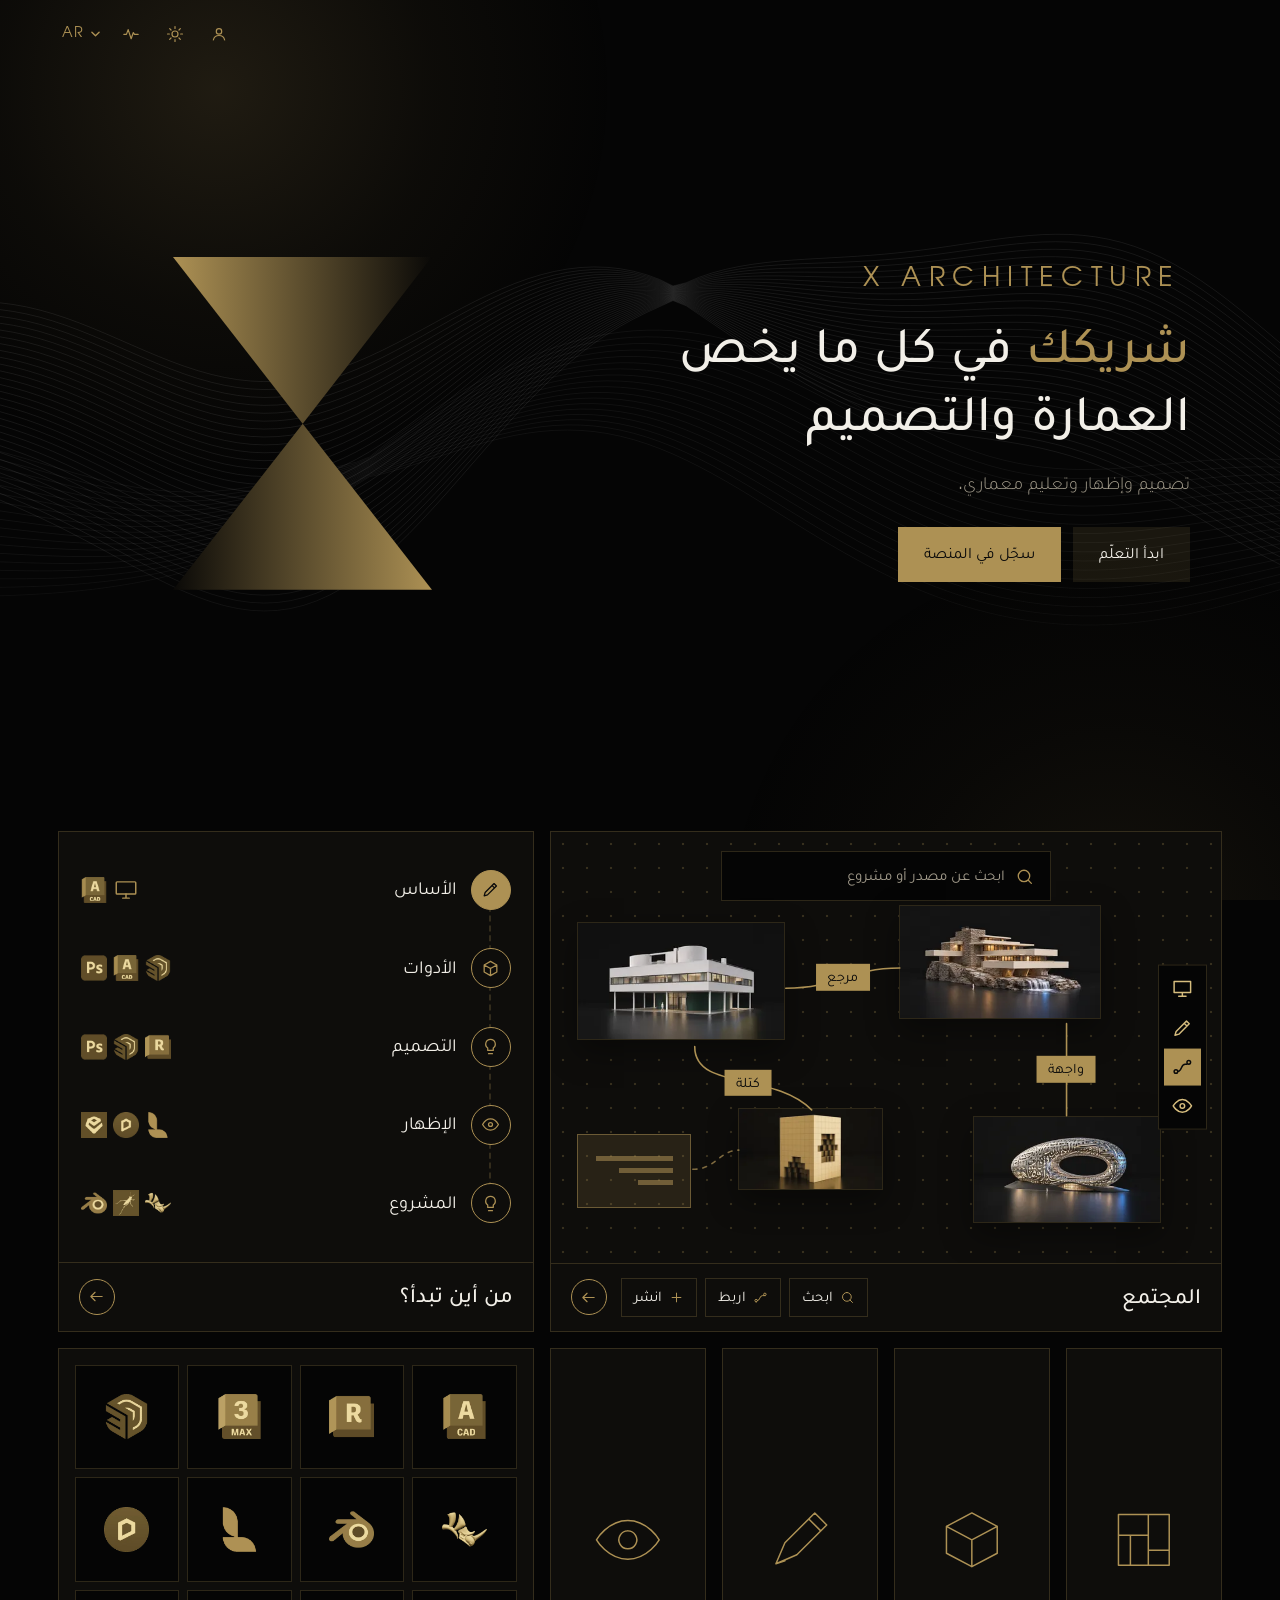
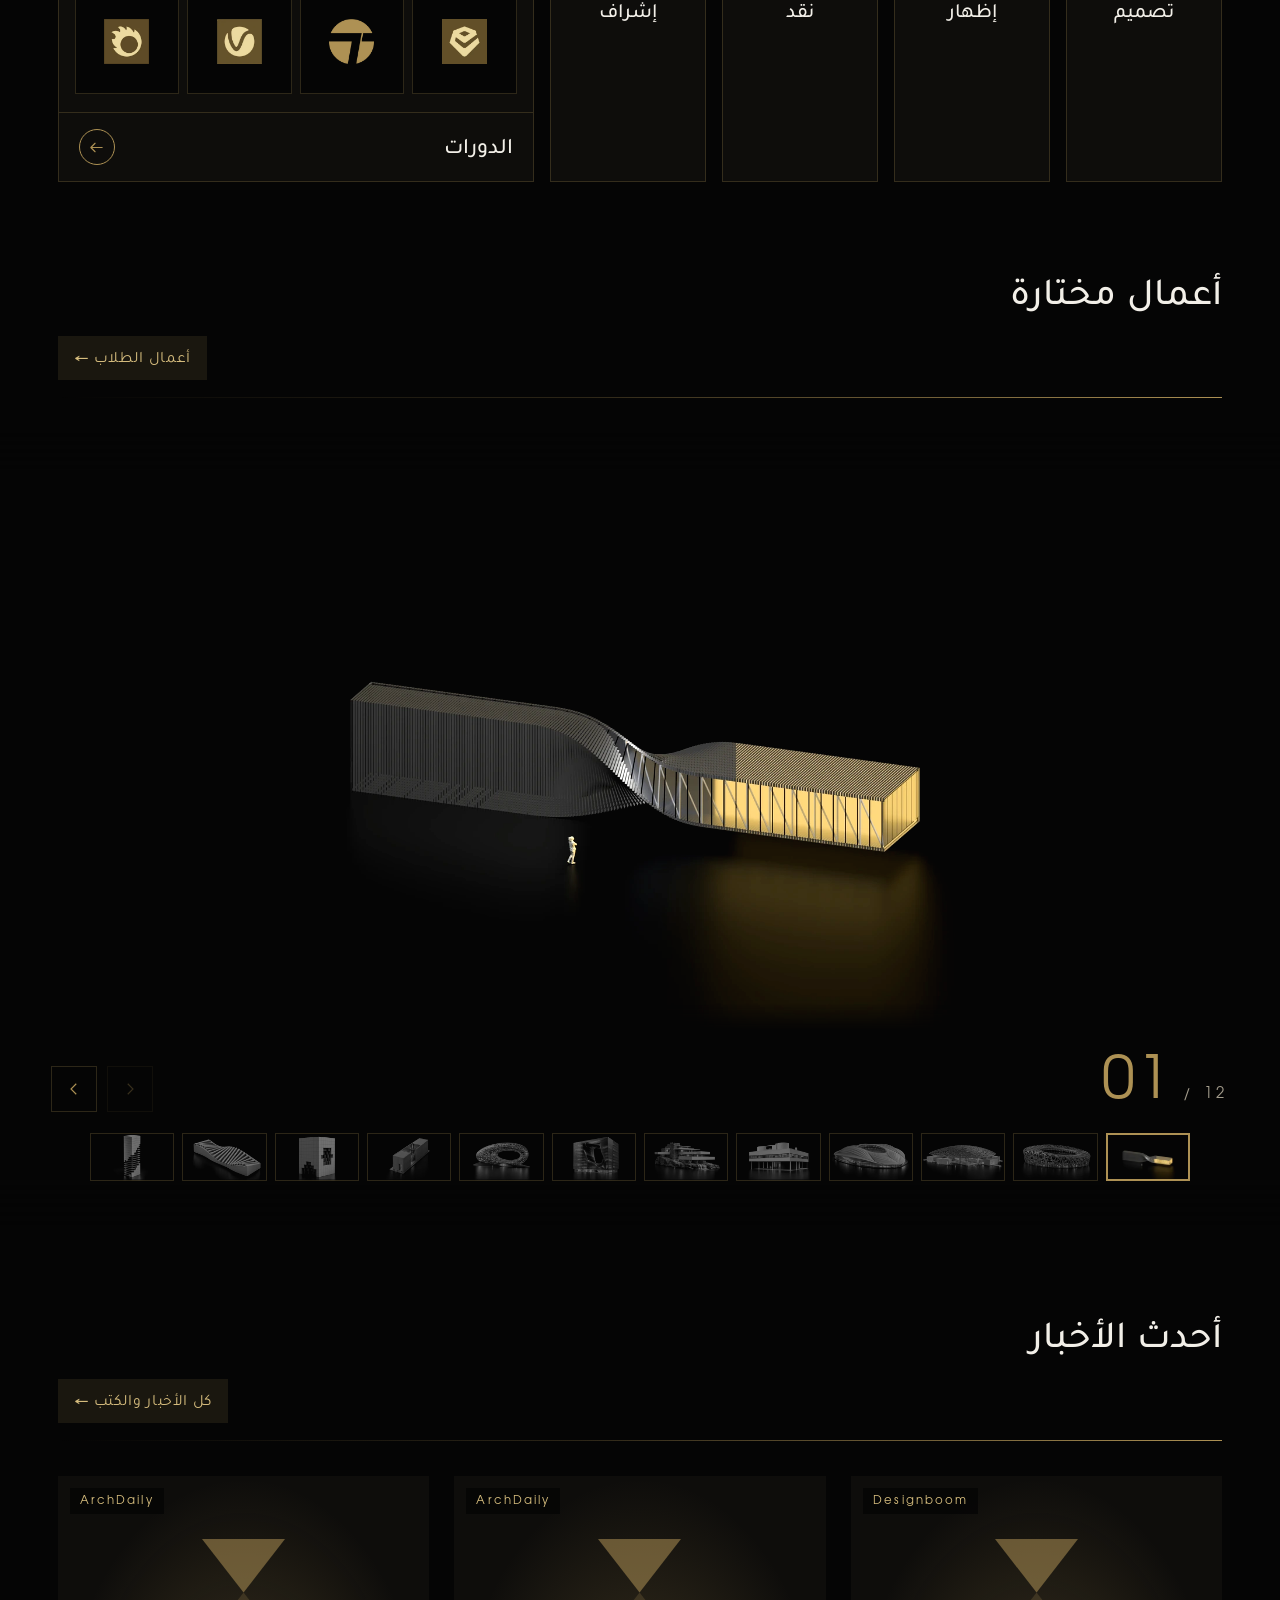
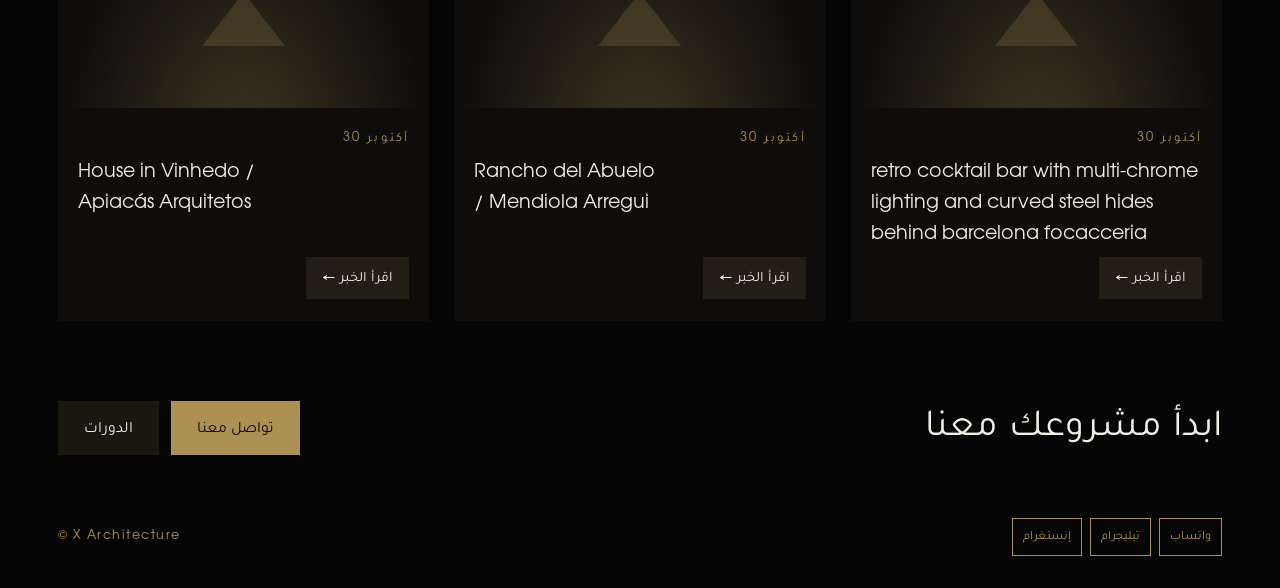
==== commit 92cb7d91: "Polish before launch: mobile services grid, hero CTA, AI steps overflow, tap targets - Mobile: servi" ====
--- a/index.html
+++ b/index.html
@@ -414,7 +414,7 @@
 .c.cl:hover .go{color:var(--gold2)}
 .g4{grid-template-columns:repeat(5,1fr)}
 @media(max-width:1200px){.g4{grid-template-columns:1fr 1fr}.g4>.c:last-child{grid-column:1/-1}}
-@media(max-width:520px){.g4{grid-template-columns:1fr}}
+@media(max-width:520px){.g4{grid-template-columns:1fr 1fr}.g4>.c:first-child{grid-column:1/-1}.g4 .im{height:96px;margin-bottom:14px}.g4 .im svg{width:54px;height:54px}.g4 .c h3{padding:0 14px;font-size:1rem}.g4 .c .nt{margin:12px 14px 0}.g4 .c[data-sv]::after,.g4 .c .go{padding:10px 14px 0;font-size:.78rem}}
 /* program logos: gold, natural colours on hover */
 .cbx ul.pg{direction:ltr;display:grid;grid-template-columns:repeat(3,1fr);gap:16px 12px;margin-top:22px}
 .cbx ul.pg li{display:flex;align-items:center;gap:12px;font-size:.88rem;cursor:pointer;-webkit-tap-highlight-color:transparent}
@@ -453,7 +453,7 @@
 .pmi.lt{background:#ececec}
 .pmi img,.pmi svg{width:58%;height:58%;object-fit:contain}
 .pmi svg{fill:none;stroke:var(--gold2);stroke-width:1.5;stroke-linecap:round;stroke-linejoin:round}
-.pmh small{display:block;font-size:.72rem;letter-spacing:.28em;color:var(--gold);line-height:1.4;margin-bottom:2px}
+.pmh small{display:none}
 .pmh h2{font-size:clamp(1.7rem,4vw,2.7rem);font-weight:500;line-height:1.2}
 .pmm{display:flex;flex-wrap:wrap;gap:4px 20px;margin-top:10px;font-size:.84rem;color:var(--soft)}
 .pmm span+span::before{content:"";display:inline-block;width:4px;height:4px;background:var(--gold);margin-inline-end:10px;vertical-align:middle}
@@ -539,7 +539,7 @@
 .usb[hidden]{display:none}
 .usb .uin{display:none;width:24px;height:24px;align-items:center;justify-content:center;border:1.5px solid currentColor;border-radius:50%;font-size:.74rem;line-height:1;letter-spacing:0}
 .usb.on .uic{display:none}.usb.on .uin{display:inline-flex}
-#hjc{margin-top:26px}#hjc[hidden]{display:none}
+.hbt2{margin-top:26px;display:flex;gap:12px;flex-wrap:wrap;align-items:center}#hjc[hidden]{display:none}@media(max-width:640px){.hbt2{flex-direction:column;align-items:stretch;gap:10px}.hbt2 .b,#hjc .b{display:block;width:100%;text-align:center}#hjc{display:block}}
 button.b{font:inherit;font-size:.86rem;cursor:pointer}
 #rg{z-index:120}
 #rg .pms{width:min(700px,100%)}
@@ -587,7 +587,7 @@
 html{color-scheme:dark}
 html[data-theme=light]{--err:#b0392a;color-scheme:light;--bg:#ffffff;--bg2:#f4f1ea;--bg3:#ebe7dd;--bgr:255,255,255;--inkr:20,18,16;--ink:#16130f;--soft:#6a604c;--gold2:#8a7140;--line:rgba(var(--gr),.38)}
 .hr{display:flex;align-items:center;gap:10px}
-.thb{display:inline-flex;align-items:center;justify-content:center;width:34px;height:34px;padding:0;color:var(--gold)}
+.thb{display:inline-flex;align-items:center;justify-content:center;flex:none;width:34px;height:34px;padding:0;color:var(--gold)}
 .thb:hover{background:none;color:var(--gold2)}
 .thb svg{width:18px;height:18px;fill:none;stroke:currentColor;stroke-width:1.6;stroke-linecap:round;stroke-linejoin:round}
 .thb .mo,.thb .tcn,.thb .rd{display:none}
@@ -720,14 +720,14 @@
 .rsf{display:flex;align-items:center;flex-wrap:wrap;gap:14px 22px;margin-top:clamp(22px,3vw,34px)}
 .rsf p{color:var(--soft);font-size:.9rem;max-width:56ch}
 .rsb{display:inline-block;padding:6px 14px;font-size:.78rem;letter-spacing:.14em;border:1px solid var(--gold);color:var(--gold)}
-@media(max-width:800px){.rstu{grid-template-columns:minmax(0,1fr)}.rsy{grid-template-columns:minmax(0,1fr)}.rsa .b{flex:1 1 100%;text-align:center}}
+@media(max-width:800px){.rstu{grid-template-columns:minmax(0,1fr)}.rsy{grid-template-columns:minmax(0,1fr)}.rsy.rsv{grid-template-columns:repeat(3,minmax(0,1fr));gap:4px}.rsv li b{font-size:.92rem}.rsa .b{flex:1 1 100%;text-align:center}}
 #lgm[hidden]{display:none}
 #lgm button{display:block;width:100%;background:none;border:0;color:var(--soft);font:inherit;font-size:.9rem;padding:11px 20px;cursor:pointer;text-align:start;transition:background .2s,color .2s}
 #lgm button:hover,#lgm button:focus-visible{background:rgba(var(--gr),.12);color:var(--ink);outline:0}
 #lgm button.on{color:var(--gold)}
 #lgm button[dir=rtl]{text-align:right}#lgm button[dir=ltr]{text-align:left}
 #news,#works,#ai,#courses,#tools,#refs,#books{scroll-margin-top:110px}
-@media(max-width:700px){.hr{display:contents}header .w>*{grid-row:1}header #thb{grid-column:2;justify-self:start;width:auto;padding:8px 2px}}
+@media(max-width:700px){.hr{display:contents}header .w>*{grid-row:1}header #thb{grid-column:2;justify-self:start;width:auto;padding:8px 2px}header .thb{min-width:30px;box-sizing:border-box;padding-inline:0}}
 /* phones: calmer and more minimal */
 @media(max-width:700px){
 .mk svg{width:min(88px,25vw)}.mk{gap:8px}
@@ -1090,7 +1090,7 @@
 <div class="eb">X ARCHITECTURE</div>
 <h1><em>شريكك</em> في كل ما يخص العمارة والتصميم</h1>
 <p class="lede">تصميم وإظهار وتعليم معماري.</p>
-<div class="bt" id="hjc" hidden></div>
+<div class="bt hbt2"><a class="b" href="#path" id="hlr">ابدأ التعلّم</a><span id="hjc" hidden></span></div>
 </div>
 <div class="mk"><svg viewBox="0 0 547 703" aria-hidden="true"><polygon id="tp" points="0,0 547,0 274,352" fill="url(#ga)"/><polygon id="bt" points="274,352 0,703 547,703" fill="url(#gb)"/></svg></div>
 </div></div>
@@ -1229,7 +1229,7 @@
   try{sessionStorage.setItem('xt',t)}catch(e){}}
 thb.addEventListener('click',function(){var m=thm();setT(m==='dark'?'light':m==='light'?'mono':m==='mono'?'red':'dark')});
 if(thm()!=='dark')setT(thm());
-/*EN*/var EN={"المراحل": "Stages", "المكتبة": "Library", "المجتمع": "Community", "واتساب": "WhatsApp", "الخدمات": "Services", "أعمال الطلاب": "Student work", "الذكاء الاصطناعي": "AI", "الأخبار والكتب": "News & Books", "تواصل": "Contact", "شريكك": "Your partner", "في كل ما يخص العمارة والتصميم": "in everything architecture & design", "تصميم وإظهار وتعليم معماري.": "Architectural design, visualization and education.", "الخدمات التي نقدمها": "Our services", "تصميم معماري": "Architectural design", "تصميم مشاريع لأصحاب المشاريع والعملاء، من الفكرة الأولى حتى المخططات والتسليم.": "Design of projects for project owners and clients, from the first idea to drawings and handover.", "ملاحظة: لا نصمّم مشاريع الطلاب — نقدّم النقد والإشراف والمتابعة لهم فقط.": "Note: we do not design students’ projects — we only offer them critique, supervision and follow-up.", "إظهار معماري": "Architectural visualization", "مناظير واقعية بإضاءة وخامات تُبرز فكرة التصميم، للواجهات والفضاءات الداخلية. للطلاب وأصحاب المشاريع.": "Realistic views with lighting and materials that bring out the design idea, for facades and interiors. For students and project owners.", "نقد معماري": "Architectural critique", "قراءة نقدية صريحة لمشروعك — الفكرة والمخططات والإخراج — مع ملاحظات واضحة لتطويره. خدمة مخصصة للطلاب.": "A frank critical reading of your project — the idea, the drawings and the presentation — with clear notes to develop it. A service dedicated to students.", "إشراف ومتابعة": "Supervision & follow-up", "إشراف ومتابعة مستمرة لمشروعك خطوة بخطوة حتى الإنجاز. خدمة مخصصة للطلاب.": "Continuous supervision and follow-up of your project, step by step until completion. A service dedicated to students.", "الدورات": "Courses", "دورات مباشرة ومسجّلة في برامج العمارة والإظهار المعماري، تنتهي كل دورة بمشروع كامل.": "Live and recorded courses in architecture and visualization software. Every course ends with a complete project.", "التفاصيل والأسعار ↓": "Details and prices ↓", "ندرّس برامج العمارة والإظهار المعماري في دورات مباشرة أو مسجّلة، وتنتهي كل دورة بمشروع كامل.": "We teach architecture and visualization software in live or recorded courses. Every course ends with a complete project.", "الدورات التفاعلية": "Live courses", "مجموعات أسبوعية على مدار العام، بمعدل ساعتين للمحاضرة والتوقيت بالتوافق مع المشتركين. انضم لمجموعة أو كوّن مجموعتك الخاصة مع أصدقائك.": "Weekly groups all year round, about two hours per lecture, with timing agreed with participants. Join a group or form your own with friends.", "شرح مباشر مع إمكانية طرح الأسئلة": "Live teaching with Q&A", "برنامج منظّم متسلسل": "A structured, sequential programme", "مرونة في المواعيد": "Flexible schedule", "الدورات المسجّلة": "Recorded courses", "محاضرات مسجّلة ومنظّمة تغطي البرنامج بالتفصيل. فترة تجريبية 24 ساعة قبل الاشتراك، وبعدها وصول دائم مع دعم للإجابة عن استفساراتك.": "Organized recorded lectures covering the software in detail. A 24-hour trial before you subscribe, then permanent access with support for your questions.", "تعلّم حسب وقتك": "Learn at your own pace", "محتوى متكامل": "Complete content", "متابعة ودعم": "Follow-up and support", "البرامج": "Programs", "اضغط على أي برنامج لعرض تفاصيل الدورة والمهارات التي ستتقنها.": "Select any program to see the course details and the skills you will master.", "برامج ثلاثية الأبعاد": "3D programs", "مدة الدورة 15–20 يوماً": "Course length: 15–20 days", "برامج الإظهار المعماري": "Architectural visualization programs", "مدة الدورة 7–10 أيام": "Course length: 7–10 days", "دورة الحاسوب": "Computer course", "تعليم الحاسوب": "Computer basics", "الأسعار": "Prices", "ألف د.ع": "K IQD", "العروض": "Offers", "العرض الأول": "Offer 1", "برنامج ثلاثي الأبعاد + برنامج إظهار + دورة حاسوب": "One 3D program + one visualization program + a computer course", "العرض الثاني": "Offer 2", "برنامجان ثلاثيا الأبعاد + برنامجا إظهار + دورة حاسوب": "Two 3D programs + two visualization programs + a computer course", "العرض الثالث": "Offer 3", "4 برامج ثلاثية الأبعاد + 5 برامج إظهار + دورة حاسوب": "Four 3D programs + five visualization programs + a computer course", "يشمل الاشتراك: تثبيت وتفعيل البرامج، إضافات ومكتبات جاهزة، دعم ومتابعة حتى 100 يوم بعد انتهاء الدورة، وشهادة إتمام.": "Every course includes software installation and activation, ready-made add-ons and libraries, support for up to 100 days after the course, and a certificate of completion.", "ابدأ مشروعك معنا": "Start your project with us", "أخبرنا بما تحتاجه، خدمة أو دورة، وسنرتب معك الخطوات التالية.": "Tell us what you need, a service or a course, and we will plan the next steps with you.", "إنستغرام": "Instagram", "تيليجرام": "Telegram", "البريد الإلكتروني": "Email", "الهاتف": "Phone", "أخبار معمارية": "Architecture news", "أخبار معمارية من مصادر عالمية تتحدّث تلقائياً كل يوم — الصور من مصادرها الأصلية، واضغط على الخبر لقراءته هناك.": "Architecture news from global sources, refreshed automatically every day — images come from their original sources; click a story to read it there.", "كتب معمارية حسب المرحلة": "Architecture books by year", "اختر مرحلتك الدراسية. الكتب المنهجية الحديثة محمية بحقوق النشر، لذلك يفتح زرها صفحة الاستعارة المجانية في Open Library لقراءة الكتاب كاملاً في المتصفح بحساب مجاني. أما قسم «ملفات مجانية» فروابطه للقراءة أو التحميل المباشر بدون حساب.": "Choose your study year. Recent textbooks are under copyright, so their button opens the free lending page on Open Library, where you can read the full book in your browser with a free account. The “Free files” section links to books you can read or download directly, no account needed.", "مكتبات مجانية:": "Free libraries:"};/*ENEND*/
+/*EN*/var EN={"المراحل": "Stages", "المكتبة": "Library", "المجتمع": "Community", "واتساب": "WhatsApp", "الخدمات": "Services", "أعمال الطلاب": "Student work", "الذكاء الاصطناعي": "AI", "الأخبار والكتب": "News & Books", "تواصل": "Contact", "شريكك": "Your partner", "في كل ما يخص العمارة والتصميم": "in everything architecture & design", "تصميم وإظهار وتعليم معماري.": "Architectural design, visualization and education.", "ابدأ التعلّم": "Start learning", "الخدمات التي نقدمها": "Our services", "تصميم معماري": "Architectural design", "تصميم مشاريع لأصحاب المشاريع والعملاء، من الفكرة الأولى حتى المخططات والتسليم.": "Design of projects for project owners and clients, from the first idea to drawings and handover.", "ملاحظة: لا نصمّم مشاريع الطلاب — نقدّم النقد والإشراف والمتابعة لهم فقط.": "Note: we do not design students’ projects — we only offer them critique, supervision and follow-up.", "إظهار معماري": "Architectural visualization", "مناظير واقعية بإضاءة وخامات تُبرز فكرة التصميم، للواجهات والفضاءات الداخلية. للطلاب وأصحاب المشاريع.": "Realistic views with lighting and materials that bring out the design idea, for facades and interiors. For students and project owners.", "نقد معماري": "Architectural critique", "قراءة نقدية صريحة لمشروعك — الفكرة والمخططات والإخراج — مع ملاحظات واضحة لتطويره. خدمة مخصصة للطلاب.": "A frank critical reading of your project — the idea, the drawings and the presentation — with clear notes to develop it. A service dedicated to students.", "إشراف ومتابعة": "Supervision & follow-up", "إشراف ومتابعة مستمرة لمشروعك خطوة بخطوة حتى الإنجاز. خدمة مخصصة للطلاب.": "Continuous supervision and follow-up of your project, step by step until completion. A service dedicated to students.", "الدورات": "Courses", "دورات مباشرة ومسجّلة في برامج العمارة والإظهار المعماري، تنتهي كل دورة بمشروع كامل.": "Live and recorded courses in architecture and visualization software. Every course ends with a complete project.", "التفاصيل والأسعار ↓": "Details and prices ↓", "ندرّس برامج العمارة والإظهار المعماري في دورات مباشرة أو مسجّلة، وتنتهي كل دورة بمشروع كامل.": "We teach architecture and visualization software in live or recorded courses. Every course ends with a complete project.", "الدورات التفاعلية": "Live courses", "مجموعات أسبوعية على مدار العام، بمعدل ساعتين للمحاضرة والتوقيت بالتوافق مع المشتركين. انضم لمجموعة أو كوّن مجموعتك الخاصة مع أصدقائك.": "Weekly groups all year round, about two hours per lecture, with timing agreed with participants. Join a group or form your own with friends.", "شرح مباشر مع إمكانية طرح الأسئلة": "Live teaching with Q&A", "برنامج منظّم متسلسل": "A structured, sequential programme", "مرونة في المواعيد": "Flexible schedule", "الدورات المسجّلة": "Recorded courses", "محاضرات مسجّلة ومنظّمة تغطي البرنامج بالتفصيل. فترة تجريبية 24 ساعة قبل الاشتراك، وبعدها وصول دائم مع دعم للإجابة عن استفساراتك.": "Organized recorded lectures covering the software in detail. A 24-hour trial before you subscribe, then permanent access with support for your questions.", "تعلّم حسب وقتك": "Learn at your own pace", "محتوى متكامل": "Complete content", "متابعة ودعم": "Follow-up and support", "البرامج": "Programs", "اضغط على أي برنامج لعرض تفاصيل الدورة والمهارات التي ستتقنها.": "Select any program to see the course details and the skills you will master.", "برامج ثلاثية الأبعاد": "3D programs", "مدة الدورة 15–20 يوماً": "Course length: 15–20 days", "برامج الإظهار المعماري": "Architectural visualization programs", "مدة الدورة 7–10 أيام": "Course length: 7–10 days", "دورة الحاسوب": "Computer course", "تعليم الحاسوب": "Computer basics", "الأسعار": "Prices", "ألف د.ع": "K IQD", "العروض": "Offers", "العرض الأول": "Offer 1", "برنامج ثلاثي الأبعاد + برنامج إظهار + دورة حاسوب": "One 3D program + one visualization program + a computer course", "العرض الثاني": "Offer 2", "برنامجان ثلاثيا الأبعاد + برنامجا إظهار + دورة حاسوب": "Two 3D programs + two visualization programs + a computer course", "العرض الثالث": "Offer 3", "4 برامج ثلاثية الأبعاد + 5 برامج إظهار + دورة حاسوب": "Four 3D programs + five visualization programs + a computer course", "يشمل الاشتراك: تثبيت وتفعيل البرامج، إضافات ومكتبات جاهزة، دعم ومتابعة حتى 100 يوم بعد انتهاء الدورة، وشهادة إتمام.": "Every course includes software installation and activation, ready-made add-ons and libraries, support for up to 100 days after the course, and a certificate of completion.", "ابدأ مشروعك معنا": "Start your project with us", "أخبرنا بما تحتاجه، خدمة أو دورة، وسنرتب معك الخطوات التالية.": "Tell us what you need, a service or a course, and we will plan the next steps with you.", "إنستغرام": "Instagram", "تيليجرام": "Telegram", "البريد الإلكتروني": "Email", "الهاتف": "Phone", "أخبار معمارية": "Architecture news", "أخبار معمارية من مصادر عالمية تتحدّث تلقائياً كل يوم — الصور من مصادرها الأصلية، واضغط على الخبر لقراءته هناك.": "Architecture news from global sources, refreshed automatically every day — images come from their original sources; click a story to read it there.", "كتب معمارية حسب المرحلة": "Architecture books by year", "اختر مرحلتك الدراسية. الكتب المنهجية الحديثة محمية بحقوق النشر، لذلك يفتح زرها صفحة الاستعارة المجانية في Open Library لقراءة الكتاب كاملاً في المتصفح بحساب مجاني. أما قسم «ملفات مجانية» فروابطه للقراءة أو التحميل المباشر بدون حساب.": "Choose your study year. Recent textbooks are under copyright, so their button opens the free lending page on Open Library, where you can read the full book in your browser with a free account. The “Free files” section links to books you can read or download directly, no account needed.", "مكتبات مجانية:": "Free libraries:"};/*ENEND*/
 /*DT*/var DT={"tr":{"Stages":"Aşamalar","Library":"Kütüphane","Community":"Topluluk","The library":"Kütüphane","All books":"Tüm kitaplar","WhatsApp":"WhatsApp","Selected work":"Seçilmiş çalışmalar","Services":"Hizmetler","Student work":"Öğrenci Çalışmaları","AI":"Yapay Zekâ","News & Books":"Haberler ve Kitaplar","Contact":"İletişim","We are":"Biz","an architecture platform":"bir mimarlık platformuyuz","Every architecture service in one place: design, supervision and critique for students.":"Tasarım, denetim ve eleştiri dahil, mimarlığın tüm hizmetleri öğrenciler için tek bir yerde.","Our services":"Sunduğumuz hizmetler","Architectural design":"Mimari tasarım","Design of projects for project owners and clients, from the first idea to drawings and handover.":"Proje sahipleri ve müşteriler için proje tasarımı: ilk fikirden çizimlere ve teslime kadar.","Note: we do not design students’ projects — we only offer them critique, supervision and follow-up.":"Not: Öğrenci projelerini biz tasarlamıyoruz; yalnızca eleştiri, denetim ve takip hizmeti sunuyoruz.","Architectural visualization":"Mimari görselleştirme","Realistic views with lighting and materials that bring out the design idea, for facades and interiors. For students and project owners.":"Tasarım fikrini öne çıkaran ışık ve malzemelerle gerçekçi görünümler; cepheler ve iç mekânlar için. Öğrenciler ve proje sahipleri için.","Architectural critique":"Mimari eleştiri","A frank critical reading of your project — the idea, the drawings and the presentation — with clear notes to develop it. A service dedicated to students.":"Projenizin açık sözlü bir eleştirel okuması: fikir, çizimler ve sunum. Geliştirmeniz için net notlarla. Öğrencilere özel bir hizmet.","Supervision & follow-up":"Denetim ve takip","Continuous supervision and follow-up of your project, step by step until completion. A service dedicated to students.":"Projenizin tamamlanmasına kadar adım adım sürekli denetim ve takip. Öğrencilere özel bir hizmet.","Courses":"Kurslar","Live and recorded courses in architecture and visualization software. Every course ends with a complete project.":"Mimarlık ve görselleştirme programlarında canlı ve kayıtlı kurslar. Her kurs eksiksiz bir projeyle biter.","Details and prices ↓":"Ayrıntılar ve fiyatlar ↓","We teach architecture and visualization software in live or recorded courses. Every course ends with a complete project.":"Mimarlık ve görselleştirme programlarını canlı veya kayıtlı kurslarla öğretiyoruz. Her kurs eksiksiz bir projeyle sona erer.","Live courses":"Canlı kurslar","Weekly groups all year round, about two hours per lecture, with timing agreed with participants. Join a group or form your own with friends.":"Yıl boyunca haftalık gruplar; her ders yaklaşık iki saat, saatler katılımcılarla birlikte belirlenir. Bir gruba katılın ya da arkadaşlarınızla kendi grubunuzu kurun.","Live teaching with Q&A":"Soru sorma imkânıyla canlı anlatım","A structured, sequential programme":"Düzenli, sıralı bir program","Flexible schedule":"Esnek saatler","Recorded courses":"Kayıtlı kurslar","Organized recorded lectures covering the software in detail. A 24-hour trial before you subscribe, then permanent access with support for your questions.":"Programı ayrıntılı biçimde ele alan düzenli kayıtlı dersler. Abonelikten önce 24 saatlik deneme, sonrasında sorularınız için destekle birlikte kalıcı erişim.","Learn at your own pace":"Kendi hızınızda öğrenin","Complete content":"Eksiksiz içerik","Follow-up and support":"Takip ve destek","Programs":"Programlar","3D programs":"3B programlar","Course length: 15–20 days":"Kurs süresi: 15–20 gün","Architectural visualization programs":"Mimari görselleştirme programları","Course length: 7–10 days":"Kurs süresi: 7–10 gün","Prices":"Fiyatlar","K IQD":"bin IQD","Offers":"Kampanyalar","Offer 1":"1. Kampanya","One 3D program + one visualization program + a computer course":"Bir 3B program + bir görselleştirme programı + bir bilgisayar kursu","Offer 2":"2. Kampanya","Two 3D programs + two visualization programs + a computer course":"İki 3B program + iki görselleştirme programı + bir bilgisayar kursu","Offer 3":"3. Kampanya","Four 3D programs + five visualization programs + a computer course":"Dört 3B program + beş görselleştirme programı + bir bilgisayar kursu","Every course includes software installation and activation, ready-made add-ons and libraries, support for up to 100 days after the course, and a certificate of completion.":"Her kurs; programların kurulumu ve etkinleştirilmesini, hazır eklentileri ve kütüphaneleri, kurs bittikten sonra 100 güne kadar destek ve takibi ile bir katılım sertifikasını içerir.","Start your project with us":"Projenize bizimle başlayın","Tell us what you need, a service or a course, and we will plan the next steps with you.":"Neye ihtiyacınız olduğunu söyleyin; hizmet ya da kurs, sonraki adımları birlikte planlayalım.","Instagram":"Instagram","Telegram":"Telegram","Email":"E-posta","Phone":"Telefon","Architecture news":"Mimarlık haberleri","Architecture news from global sources, refreshed automatically every day — images come from their original sources; click a story to read it there.":"Dünya genelindeki kaynaklardan mimarlık haberleri, her gün otomatik olarak güncellenir. Görseller kendi kaynaklarından gelir; haberi orada okumak için tıklayın.","Architecture books by year":"Sınıfa göre mimarlık kitapları","Choose your study year. Recent textbooks are under copyright, so their button opens the free lending page on Open Library, where you can read the full book in your browser with a free account. The “Free files” section links to books you can read or download directly, no account needed.":"Sınıfınızı seçin. Güncel ders kitapları telif hakkıyla korunduğundan, düğmeleri Open Library’deki ücretsiz ödünç alma sayfasını açar; ücretsiz bir hesapla kitabın tamamını tarayıcınızda okuyabilirsiniz. “Ücretsiz dosyalar” bölümündeki bağlantılar ise hesap gerekmeden doğrudan okuma veya indirme içindir.","Free libraries:":"Ücretsiz kütüphaneler:","Dark mode":"Koyu mod","Light mode":"Açık mod","Black on white":"Beyaz üzerine siyah","Register":"Kayıt ol","Join the platform":"Platforma katıl","My profile":"Profilim","Your profile":"Profiliniz","Create your profile once. It lets you contact us on Telegram and Instagram and enroll in courses.":"Profilinizi bir kez oluşturun. Telegram ve Instagram’dan bize ulaşmanızı ve kurslara kaydolmanızı sağlar.","Please register first so you can contact us.":"Bize ulaşabilmek için lütfen önce kayıt olun.","Preview mode: nothing is saved yet.":"Önizleme modu: henüz hiçbir şey kaydedilmiyor.","Full name":"Ad soyad","Country":"Ülke","Telegram or phone (optional)":"Telegram veya telefon (isteğe bağlı)","I am":"Ben","Student":"Öğrenci","Graduate":"Mezun","Other":"Diğer","Study stage":"Sınıf / aşama","Postgraduate":"Lisansüstü","Before university":"Üniversite öncesi","Specialty":"Uzmanlık alanı","Graduation year":"Mezuniyet yılı","Your field or job (optional)":"Alanınız veya mesleğiniz (isteğe bağlı)","University":"Üniversite","What are you interested in? (optional)":"İlgi alanlarınız neler? (isteğe bağlı)","I agree that X Architecture stores this information to contact me and to improve the platform. It is never sold or shared, and I can ask for it to be deleted on Telegram.":"X Architecture’ın bu bilgileri benimle iletişim kurmak ve platformu geliştirmek için saklamasını kabul ediyorum. Bilgiler asla satılmaz veya paylaşılmaz; Telegram’dan silinmesini isteyebilirim.","Save changes":"Değişiklikleri kaydet","Sign out":"Çıkış yap","Select…":"Seçin…","This field is required":"Bu alan zorunludur","Enter a valid email address":"Geçerli bir e-posta adresi girin","Please accept to continue":"Devam etmek için lütfen onaylayın","Welcome, ":"Hoş geldiniz, ","You are registered. You can now contact us and enroll in courses.":"Kaydınız tamamlandı. Artık bize ulaşabilir ve kurslara kaydolabilirsiniz.","Changes saved":"Değişiklikler kaydedildi","Open Telegram":"Telegram’ı aç","Open Instagram":"Instagram’ı aç","Continue to contact":"İletişime geç","Language":"Dil","Previous":"Önceki","Next":"Sonraki","View work":"Çalışmayı görüntüle","Close":"Kapat","Copy":"Kopyala","Copied":"Kopyalandı","Open ↗":"Aç ↗","Read story →":"Haberi oku →","Read / download free":"Ücretsiz oku / indir","Free to borrow & read":"Ücretsiz ödünç al ve oku","Download PDF":"PDF indir","Read free":"Ücretsiz oku","Free files to read & download":"Okumak ve indirmek için ücretsiz dosyalar","Updating…":"Güncelleniyor…","Refresh news":"Haberleri yenile","Last updated":"Son güncelleme","Could not update — try again later":"Güncellenemedi — daha sonra tekrar deneyin","No new stories right now":"Şu anda yeni haber yok","Year 1":"1. Sınıf","Year 2":"2. Sınıf","Year 3":"3. Sınıf","Year 4":"4. Sınıf","Year 5":"5. Sınıf","Selected student projects. Hover over a work to reveal its colors, and click it to view it large.":"Seçilmiş öğrenci projeleri. Renklerini görmek için bir çalışmanın üzerine gelin, büyük görmek için tıklayın.","View project ":"Projeyi görüntüle ","Student project ":"Öğrenci projesi ","AI for architecture":"Mimarlıkta yapay zekâ","Ready-made prompts (in English, as AI tools respond best to it). Copy one, adjust it to your project, and attach your image if the tool supports it.":"Hazır istemler (İngilizce, çünkü yapay zekâ araçları en iyi bu dilde yanıt verir). Birini kopyalayın, projenize göre düzenleyin ve araç destekliyorsa görselinizi ekleyin.","Sketch to render":"Eskizden render’a","Day to night":"Gündüzden geceye","Change materials":"Malzemeleri değiştir","Interior mood":"İç mekân atmosferi","Massing to render":"Kütleden render’a","Concept diagram":"Konsept diyagramı","AI add-ons for architecture":"Mimarlık için yapay zekâ eklentileri","Add-ons and tools that work inside architecture software or in the browser. Features and prices change quickly, so check the official site before subscribing.":"Mimarlık yazılımlarının içinde ya da tarayıcıda çalışan eklentiler ve araçlar. Özellikleri ve fiyatları hızla değişir; abone olmadan önce resmî siteyi kontrol edin.","A plugin that turns your 3D model into an AI-generated image while keeping its geometry; you only describe materials, mood and style.":"3B modelinizi geometrisini koruyarak yapay zekâ görüntüsüne dönüştüren bir eklenti; yalnızca malzemeyi, atmosferi ve stili tarif edersiniz.","A tool inside Chaos renderers that turns flat people and vegetation in your render into photorealistic ones.":"Chaos render programlarının içinde, görüntünüzdeki düz insan ve bitki figürlerini fotogerçekçi öğelere dönüştüren bir araç.","A real-time renderer with built-in AI tools such as atmosphere matching and texture upscaling.":"Atmosfer eşleme ve doku yükseltme gibi yerleşik yapay zekâ araçlarına sahip gerçek zamanlı bir render programı.","A web app for generating and enhancing images: it turns a sketch or simple massing into an image in real time and upscales renders.":"Görüntü üretmek ve iyileştirmek için bir web uygulaması: eskizi ya da basit bir kütleyi anında görüntüye çevirir ve renderların çözünürlüğünü artırır.","A web platform with models trained on architecture, for massing studies and facade options.":"Mimarlık üzerine eğitilmiş modellere sahip bir web platformu; kütle çalışmaları ve cephe seçenekleri için.","A cloud platform for early-stage site design: sun, wind, noise and microclimate analysis with fast AI predictions.":"Erken aşama alan tasarımı için bulut platformu: hızlı yapay zekâ tahminleriyle güneş, rüzgâr, gürültü ve mikroiklim analizi.","Generates concept and mood images quickly; it does not keep your design’s geometry exact, so it suits inspiration rather than drawings.":"Konsept ve atmosfer görüntülerini hızla üretir; tasarımınızın geometrisini birebir korumaz, bu yüzden çizim değil ilham için uygundur.","Render references":"Render referansları","Global platforms to browse professional renders for inspiration — images stay on their original sites, credited to their authors.":"İlham almak için profesyonel render’lara göz atabileceğiniz küresel platformlar; görseller kendi sitelerinde kalır ve sahiplerine atıf yapılır.","A gallery and community for architectural visualizers; the old CGArchitect site now redirects here.":"Mimari görselleştirme uzmanları için bir galeri ve topluluk; eski CGArchitect sitesi artık buraya yönlendiriyor.","A portfolio platform where architectural visualizers showcase their work.":"Mimari görselleştirme uzmanlarının çalışmalarını sergilediği bir portfolyo platformu.","An article listing the best render-inspiration platforms (Behance, CGArchitect, Archinect and more).":"En iyi render ilham platformlarını sıralayan bir yazı (Behance, CGArchitect, Archinect ve daha fazlası).","The foundation for understanding mass, space and order in design.":"Tasarımda kütle, mekân ve düzeni anlamanın temeli.","Architectural drawing and visual communication techniques.":"Mimari çizim ve görsel anlatım teknikleri.","A reference for dimensions and design standards.":"Ölçüler ve tasarım standartları için bir başvuru kaynağı.","The oldest surviving architectural treatise — completely free.":"Günümüze ulaşan en eski mimarlık incelemesi — tamamen ücretsiz.","Building systems and materials explained through drawings.":"Yapı sistemleri ve malzemeleri çizimlerle anlatılır.","How we perceive buildings and experience their spaces.":"Binaları nasıl algıladığımız ve mekânlarını nasıl deneyimlediğimiz.","Essays on Zumthor’s approach to design.":"Zumthor’un tasarım yaklaşımı üzerine denemeler.","Human dimensions in the design of interior space.":"İç mekân tasarımında insan ölçüleri.","A pattern language for designing buildings and cities.":"Binaları ve kentleri tasarlamak için bir örüntü dili.","A critique of rigid modernism, calling for richness of meaning.":"Katı modernizmin eleştirisi ve anlam zenginliği çağrısı.","The spirit and identity of place in architecture.":"Mimarlıkta mekânın ruhu ve kimliği.","How people perceive and navigate the city.":"İnsanların kenti nasıl algıladığı ve içinde nasıl yön bulduğu.","The 1923 manifesto of modern architecture.":"Modern mimarlığın 1923 tarihli manifestosu.","A critical history of modern architecture.":"Modern mimarlığın eleştirel tarihi.","A critique of modern urban planning and neighbourhood vitality.":"Modern kent planlamasının ve mahalle canlılığının eleştirisi.","Architecture and the senses against the dominance of sight.":"Görmenin egemenliğine karşı mimarlık ve duyular.","A retroactive manifesto reading Manhattan as the dense city.":"Manhattan’ı yoğun kentin örneği olarak okuyan geriye dönük bir manifesto.","The city as memory and building types.":"Bellek ve yapı tipleri olarak kent.","Designing cities at the human scale.":"Kentleri insan ölçeğinde tasarlamak.","Planning in harmony with nature and the environment.":"Doğa ve çevreyle uyumlu planlama.","An open textbook for beginners: architectural vocabulary, analyzing buildings and case studies, under a Creative Commons license.":"Yeni başlayanlar için açık bir ders kitabı: mimari terimler, yapı analizi ve örnek incelemeler; Creative Commons lisanslı.","Full studio course materials from MIT, free on OpenCourseWare.":"MIT’nin tüm stüdyo dersi materyalleri, OpenCourseWare’de ücretsiz.","A simple introduction to structures for architecture students with minimal math: loads, forces, arches, trusses and frames.":"Mimarlık öğrencileri için, en az matematikle yapılara basit bir giriş: yükler, kuvvetler, kemerler, kafes kirişler ve çerçeveler.","A classic on the ethical and aesthetic principles of architecture, in the public domain.":"Mimarlığın etik ve estetik ilkeleri üzerine bir klasik; kamu malı.","A public-domain scan of Palladio’s Four Books (1715). Read it in the browser; a PDF is available but large (about 115 MB).":"Palladio’nun Dört Kitap’ının (1715) kamu malı taraması. Tarayıcıda okuyabilirsiniz; PDF de mevcut ama büyük (yaklaşık 115 MB).","An open-access book (UCL Press, 2016) on contemporary drawing in art and architecture. The book page has a Download PDF button.":"Sanat ve mimarlıkta çağdaş çizim üzerine açık erişimli bir kitap (UCL Press, 2016). Kitap sayfasında PDF indirme düğmesi var.","Studio materials on designing within natural sites, free.":"Doğal alanlarda tasarım üzerine stüdyo materyalleri, ücretsiz.","The founding book of the garden-city idea and modern urban planning, in the public domain.":"Bahçe kent fikrinin ve modern kent planlamasının kurucu kitabı; kamu malı.","On how houses relate to the nature, climate and setting of their country, in the public domain.":"Evlerin ülkelerinin doğası, iklimi ve çevresiyle ilişkisi üzerine; kamu malı.","An open-access journal (CC BY-SA, no fees) of Iraqi architecture and planning research, free to read and useful for graduation research.":"Irak mimarlığı ve planlama araştırmalarına ayrılmış açık erişimli bir dergi (CC BY-SA, ücretsiz); okumak ücretsiz ve mezuniyet araştırmaları için yararlı.","formerly CGArchitect":"eski adıyla CGArchitect","Videos: how to start sketching your project concept":"Videolar: proje konseptinizin eskizine nasıl başlanır","Case studies for graduation projects":"Mezuniyet projeleri için örnek incelemeler","Graduation project resources":"Mezuniyet projesi kaynakları","Typical graduation-project steps: 1) choose the project idea 2) write the brief 3) select and analyse the site 4) functional program and case studies 5) concept and massing.":"Mezuniyet projesinin olağan adımları: 1) proje fikrini seçmek 2) brief yazmak 3) alanı seçip analiz etmek 4) işlevsel program ve örnek incelemeler 5) konsept ve kütle çalışması.","Short free series on architectural sketching: line weight, perspective and adding people (ArchDaily article with the videos).":"Mimari eskiz üzerine kısa ücretsiz bir dizi: çizgi kalınlığı, perspektif ve insan figürü ekleme (videoların yer aldığı ArchDaily yazısı).","A YouTube channel teaching light and shade, three-point perspective and ways to sketch buildings by hand.":"Işık-gölge, üç noktalı perspektif ve binaları elle eskizleme yollarını öğreten bir YouTube kanalı.","Ready-made search for concept-sketching videos for architects — mostly in English.":"Mimarlar için konsept eskizi videolarına hazır arama — çoğunlukla İngilizce.","Search for parti diagram videos: how to condense a project idea into a simple drawing.":"Parti diyagramı videolarına arama: bir proje fikri basit bir çizime nasıl indirgenir.","Museum projects published with photos and drawings — ideal for graduation-project case studies.":"Fotoğraf ve çizimlerle yayımlanmış müze projeleri — mezuniyet projesi örnek incelemeleri için ideal.","Cultural centers worldwide to study functional programs and design ideas.":"İşlevsel programları ve tasarım fikirlerini incelemek için dünyanın dört yanından kültür merkezleri.","A guide to site and climate analysis: sun paths, wind roses and psychrometric charts.":"Alan ve iklim analizi rehberi: güneş yolları, rüzgâr gülleri ve psikrometrik diyagramlar.","Free browser tools for sun paths, shadows and interior daylight.":"Güneş yolları, gölgeler ve iç mekân gün ışığı için ücretsiz tarayıcı araçları.","Tutorial on sun, wind, noise and microclimate analysis for early-stage site design.":"Erken aşama alan tasarımı için güneş, rüzgâr, gürültü ve mikroiklim analizi eğitimi.","Free curriculum for the thesis: choosing a topic, research and case studies, site analysis and defending before the jury.":"Bitirme tezi için ücretsiz müfredat: konu seçimi, araştırma ve örnek incelemeler, alan analizi ve jüri önünde savunma.","Public course specification outlining pre-thesis research: precedents, functional program and site analysis.":"Tez öncesi araştırmayı özetleyen herkese açık ders tanımı: emsaller, işlevsel program ve alan analizi.","What you will master":"Neleri öğreneceksiniz","The level you will reach":"Ulaşacağınız seviye","Contact us to enroll":"Kayıt için bize ulaşın","Included in the bundle offers":"Kampanya paketlerine dahildir","2D & 3D":"2B ve 3B","3D":"3B","Computer basics":"Bilgisayar temelleri","Computer course":"Bilgisayar kursu","Program details: ":"Program ayrıntıları: ","Previous program":"Önceki program","Next program":"Sonraki program","Select any program to see the course details and the skills you will master.":"Kurs ayrıntılarını ve ustalaşacağınız becerileri görmek için bir programa tıklayın.","Your partner":"Ortağınız,","in everything architecture & design":"mimarlık ve tasarımla ilgili her konuda","A team of specialists who combine a passion for architectural and engineering design with education and training.":"Mimari ve mühendislik tasarımı tutkusunu eğitim ve öğretimle buluşturan uzmanlardan oluşan bir ekip.","Motion effects: on":"Hareket efektleri: açık","Motion effects: off":"Hareket efektleri: kapalı","Red and grey":"Kırmızı ve gri","Selected student projects":"Seçilmiş öğrenci projeleri","Student project":"Öğrenci projesi","Student works gallery":"Öğrenci çalışmaları galerisi","Scroll to walk":"Gezmek için kaydırın","Walk through the gallery: scroll to move between the works, move the mouse to look around, and click a work to view it large.":"Galeride gezinin: eserler arasında ilerlemek için kaydırın, etrafa bakmak için fareyi hareket ettirin ve büyük görmek için bir esere tıklayın.","Scroll to explore":"Keşfetmek için kaydırın","Scroll through the works. Each one turns to full colour as it reaches the centre. Click any work to view it large.":"Eserler arasında kaydırın. Her biri merkeze geldiğinde renklenir. Büyük görmek için herhangi bir esere tıklayın.","Render studio":"Render stüdyosu","Turn a view of your project into an AI render. Free for registered students: two images a day.":"Projenizin bir görüntüsünü yapay zekâ ile render’a dönüştürün. Kayıtlı öğrenciler için ücretsiz: günde iki görsel.","Upload a view of your project":"Projenizin bir görüntüsünü yükleyin","Pick a style and add a note":"Bir stil seçin ve not ekleyin","Download your render":"Render’ınızı indirin","Join the platform to start and get two free images every day.":"Başlamak için platforma katılın; her gün iki ücretsiz görsel alın.","Coming soon":"Çok yakında","We are getting the render studio ready. It will open soon for registered students.":"Render stüdyosunu hazırlıyoruz. Yakında platforma kayıtlı öğrencilere açılacak.","Left for you today":"Bugün kalan hakkınız","Drop an image of your project here or click to choose":"Proje görselinizi buraya bırakın veya seçmek için tıklayın","Change image":"Görseli değiştir","Style":"Stil","Realistic render":"Gerçekçi render","Night scene":"Gece sahnesi","Materials and texture":"Malzeme ve doku","Interior render":"İç mekân render’ı","Massing to scene":"Kütleden sahneye","Extra note (optional)":"Ek not (isteğe bağlı)","e.g. warm stone façade, sunset light, palm trees":"ör. sıcak taş cephe, gün batımı ışığı, palmiye ağaçları","Render image":"Görseli oluştur","Rendering…":"Oluşturuluyor…","Rendering. This usually takes 10 to 40 seconds.":"Oluşturuluyor. Bu genellikle 10 ila 40 saniye sürer.","The generated render":"Oluşturulan render","Compare the two images":"İki görseli karşılaştırın","Before":"Önce","After":"Sonra","Download image":"Görseli indir","Try another style":"Başka bir stil deneyin","Your render will appear here":"Render’ınız burada görünecek","For a better result, use a clear view of your model from the camera angle you want, without text or dimensions on top. The image is AI-made for inspiration and early presentation, and its details may differ from your project.":"Daha iyi sonuç için modelinizden istediğiniz kamera açısıyla net bir görüntü kullanın; üzerinde yazı veya ölçü olmasın. Görsel yapay zekâ ile üretilir; ilham ve ön sunum içindir, ayrıntıları projenizden farklı olabilir.","Your images for today are used up. They renew at midnight UTC.":"Bugünkü görselleriniz bitti. Hak, gece yarısı (UTC) yenilenir.","The note contains words that are not allowed. Edit it and try again.":"Notta izin verilmeyen sözcükler var. Düzenleyip tekrar deneyin.","The image was not accepted. Use a JPG, PNG or WebP image.":"Görsel kabul edilmedi. JPG, PNG veya WebP kullanın.","The image could not be read, or it is too small. Use a JPG or PNG at least 160 pixels wide.":"Görsel okunamadı veya çok küçük. En az 160 piksel genişliğinde bir JPG veya PNG kullanın.","The image is too large. Choose one under 25 MB.":"Görsel çok büyük. 25 MB’tan küçük bir görsel seçin.","Could not reach the studio. Check your connection and try again.":"Stüdyoya ulaşılamadı. Bağlantınızı kontrol edip tekrar deneyin.","The render took longer than usual. Please try again in a moment.":"Oluşturma her zamankinden uzun sürdü. Lütfen biraz sonra tekrar deneyin.","Join the platform first, then try again.":"Önce platforma katılın, sonra tekrar deneyin.","The studio is busy right now, or today's free quota is used up. Please try again later.":"Stüdyo şu anda meşgul ya da bugünkü ücretsiz kota doldu. Lütfen daha sonra tekrar deneyin.","Daytime scene":"Gündüz sahnesi","Sunset light":"Gün batımı ışığı","Free prompt":"Serbest tarif","Transformation":"Dönüşüm","Describe what you want":"Ne istediğinizi yazın","Describe what you want (optional)":"Ne istediğinizi yazın (isteğe bağlı)","Try for example":"Örneğin deneyin","Make it a night scene with warm light from the windows":"Pencerelerden gelen sıcak ışıkla gece sahnesi yap","Natural stone façade with timber details":"Ahşap detaylı doğal taş cephe","Add palm trees, people and cars on the street":"Sokağa palmiye ağaçları, insanlar ve arabalar ekle","Overcast mood with a wet street after rain":"Bulutlu hava ve yağmur sonrası ıslak sokak","e.g. turn the sketch into a realistic daylight render, warm stone façade, palm trees":"ör. eskizi gün ışığında gerçekçi bir render’a çevir, sıcak taş cephe, palmiye ağaçları","Upload your image":"Görselinizi yükleyin","A hand sketch, a screenshot from Revit, SketchUp or Rhino, or a photo of a model.":"Elle çizilmiş bir eskiz, Revit, SketchUp veya Rhino’dan bir ekran görüntüsü ya da bir maket fotoğrafı.","Say what you want":"Ne istediğinizi söyleyin","Pick a ready transformation such as day, night or sketch to render, or write your own prompt in Arabic or English.":"Gündüz, gece veya eskizden render’a gibi hazır bir dönüşüm seçin ya da kendi tarifinizi Arapça veya İngilizce yazın.","Press Render":"Oluştur’a basın","Your image arrives in about half a minute. Compare it with the original and download it.":"Görseliniz yaklaşık yarım dakikada hazır olur. Orijinaliyle karşılaştırın ve indirin.","Write a description of what you want first.":"Önce ne istediğinizi yazın.","We are getting X Architecture AI ready. It will open soon for registered students.":"X Architecture AI’ı hazırlıyoruz. Yakında platforma kayıtlı öğrencilere açılacak.","Our AI for rendering student projects. Upload an image of your project, write what you want or pick a ready transformation, and get a rendered image back. Free for registered students: two images a day.":"Öğrenci projelerini render etmek için yapay zekâmız. Projenizin bir görselini yükleyin, ne istediğinizi yazın veya hazır bir dönüşüm seçin; size render edilmiş bir görsel dönsün. Kayıtlı öğrenciler için ücretsiz: günde iki görsel.","Public universities":"Devlet üniversiteleri","Technical universities":"Teknik üniversiteler","Kurdistan Region":"Kürdistan Bölgesi","Private universities and colleges":"Özel üniversiteler ve yüksekokullar","Other (type the university name)":"Diğer (üniversite adını yazın)","University name":"Üniversite adı","The AI sees a reduced copy of your image (up to 512 pixels), so fine details only survive if they are clear at that size: choose a simple, clear view of the massing and openings. The result itself is produced at a much higher resolution.":"Yapay zekâ görselinizin küçültülmüş bir kopyasını görür (en fazla 512 piksel); bu yüzden ince ayrıntılar ancak o boyutta net görünüyorsa korunur: kütleyi ve açıklıkları net gösteren sade bir görünüm seçin. Sonuç ise çok daha yüksek çözünürlükte üretilir.","What we do":"Neler yapıyoruz","All services":"Tüm hizmetler","From the first idea to drawings and handover.":"İlk fikirden çizimlere ve teslime kadar.","Realistic views that bring out the design idea.":"Tasarım fikrini öne çıkaran gerçekçi görseller.","A frank critical reading of your project with clear notes.":"Projenizin açık ve net notlarla dürüst bir eleştirel okuması.","Step-by-step follow-up of your project.":"Projenizin adım adım takibi.","Live and recorded courses in architecture and visualization software.":"Mimarlık ve görselleştirme programlarında canlı ve kayıtlı kurslar.","Try it now":"Hemen deneyin","Upload an image of your project, pick a transformation or write your own, and get an AI-rendered image back. Free for registered students: two images a day.":"Projenizin bir görselini yükleyin, bir dönüşüm seçin veya kendi isteğinizi yazın; yapay zekâ ile render edilmiş bir görsel alın. Kayıtlı öğrenciler için ücretsiz: günde iki görsel.","View all work":"Tüm çalışmaları gör","Latest news":"Son haberler","All news & books":"Tüm haberler ve kitaplar","Tell us what you need, a service or a course, and we will arrange the next steps with you.":"Neye ihtiyacınız olduğunu söyleyin, bir hizmet ya da kurs; sonraki adımları birlikte planlayalım.","Contact us":"Bize ulaşın","Dusty scene":"Tozlu sahne","Overcast scene":"Bulutlu sahne","Rainy scene":"Yağmurlu sahne","e.g. make it a night scene with a light dust haze in the air":"örn. sahneyi gece yapın, havada hafif bir toz bulutu olsun","A dusty scene with an orange dust haze in the air":"Havada turuncu bir toz bulutu olan tozlu bir sahne","Light mist in the early morning":"Sabahın erken saatlerinde hafif sis","The AI is told to keep your design exactly as it is and change only the scene (light and atmosphere), but very fine details may occasionally differ.":"Yapay zekâya tasarımınızı olduğu gibi koruması ve yalnızca sahneyi (ışık ve atmosfer) değiştirmesi söylenir; ancak çok ince ayrıntılar bazen farklı çıkabilir.","Gold on black":"Altın ve siyah","Show my result on the home page of the site (the image only, without your name)":"Sonucumu sitenin ana sayfasında göster (yalnızca görsel, adım olmadan)","Your result was added to the home page of the site.":"Sonucunuz sitenin ana sayfasına eklendi.","Your result will appear on the home page after it is reviewed.":"Sonucunuz incelendikten sonra ana sayfada görünecek.","The “Gold on black” style turns the scene into a black background with gold light. If you leave the display box ticked, only the resulting image appears on the home page, without your name.":"“Altın ve siyah” stili sahneyi siyah bir arka plana ve altın bir ışığa dönüştürür. Gösterim kutusunu işaretli bırakırsanız yalnızca ortaya çıkan görsel, adınız olmadan ana sayfada yer alır.","Renders on a black background with gold light. Turn your project into this look with X Architecture AI and it appears here.":"Siyah arka planlı ve altın ışıklı render’lar. Projenizi X Architecture AI ile bu görünüme dönüştürün, burada yer alsın.","Create your profile once to use X Architecture AI and get two free images every day. Contacting us is open to everyone, no registration needed.":"Profilinizi bir kez oluşturun; X Architecture AI’yı kullanın ve her gün iki ücretsiz görsel alın. Bize ulaşmak herkese açıktır, kayıt gerekmez.","You are registered. You can now use X Architecture AI.":"Kaydınız yapıldı. Artık X Architecture AI’yı kullanabilirsiniz.","Start with the AI":"Yapay zekâyla başla","Black-background works":"Siyah arka planlı çalışmalar","In the X Architecture style":"X Architecture tarzında","Render ":"Render ","View render ":"Render’ı görüntüle ","Home":"Ana sayfa","For project owners and clients":"Proje sahipleri ve müşteriler için","We design your project from the first idea through the drawings to handover, to suit your site, needs and budget.":"Projenizi ilk fikirden çizimlere ve teslime kadar; arazinize, ihtiyaçlarınıza ve bütçenize uygun şekilde tasarlıyoruz.","A concept and first vision that sets the direction of the project":"Projenin yönünü belirleyen bir konsept ve ilk vizyon","Clear plans, sections and elevations":"Net planlar, kesitler ve cepheler","A 3D model and views of the project":"Projenin 3B modeli ve görünümleri","Handover of the complete project files":"Proje dosyalarının eksiksiz teslimi","For students and project owners":"Öğrenciler ve proje sahipleri için","We turn your design into realistic views, with lighting and materials that bring out the idea of the project, for façades and interiors.":"Tasarımınızı, projenin fikrini öne çıkaran ışık ve malzemelerle gerçekçi görünümlere dönüştürüyoruz; cepheler ve iç mekânlar için.","Exterior views of the façades":"Cephelerin dış görünümleri","Interior views of the spaces":"Mekânların iç görünümleri","Lighting and materials that suit the project idea":"Proje fikrine uygun ışık ve malzemeler","High-quality images ready for presentation":"Sunuma hazır yüksek kaliteli görseller","For students":"Öğrenciler için","A frank reading of your project — the idea, the drawings and the presentation — with clear notes that help you develop it before submission.":"Projenizin açık sözlü bir okuması — fikir, çizimler ve sunum — teslimden önce geliştirmenize yardımcı olacak net notlarla.","An assessment of the idea and the design logic":"Fikrin ve tasarım mantığının değerlendirmesi","Notes on the plans and sections":"Plan ve kesitlere dair notlar","Notes on the presentation and the boards":"Sunum ve paftalara dair notlar","Clear points to improve":"Geliştirilecek net noktalar","We accompany you step by step to completion: we follow your project’s progress and guide you at every stage.":"Tamamlanana kadar adım adım yanınızdayız: projenizin ilerleyişini izliyor ve her aşamada size yol gösteriyoruz.","Continuous follow-up of the project stages":"Proje aşamalarının sürekli takibi","Guidance at every stage":"Her aşamada yönlendirme","Review of the work before every submission":"Her tesliminden önce işin gözden geçirilmesi","Time planning and setting priorities":"Zaman planlaması ve önceliklerin belirlenmesi","What you get":"Neler elde edersiniz?","Contact us about this service":"Bu hizmet için bize ulaşın","View details":"Ayrıntıları gör","Our AI for rendering student projects. Upload an image of your project, write what you want or pick a ready transformation, and get a rendered image back.":"Öğrenci projelerini render etmek için yapay zekâmız. Projenizin bir görselini yükleyin, istediğinizi yazın ya da hazır bir dönüşüm seçin; render edilmiş bir görsel alın.","Renders on a black background with gold light.":"Siyah arka planlı ve altın ışıklı render’lar.","Create your profile once and we will open X Architecture AI for you as soon as it launches. Contacting us is open to everyone, no registration needed.":"Profilinizi bir kez oluşturun; X Architecture AI açıldığı anda sizin için de açalım. Bize ulaşmak herkese açıktır, kayıt gerekmez.","You are registered. We will open X Architecture AI for you as soon as it launches.":"Kaydınız yapıldı. X Architecture AI açıldığı anda sizin için de açacağız.","Write the email in English letters, for example yourname@gmail.com":"E-postayı İngilizce harflerle yazın, örneğin yourname@gmail.com","Did you mean ":"Şunu mu demek istediniz: ","Temporary email addresses are not accepted":"Geçici e-posta adresleri kabul edilmez","Could not connect. Please try again":"Bağlanılamadı. Lütfen tekrar deneyin","Confirm your email":"E-postanızı doğrulayın","We sent a 6-digit code to ":"6 haneli bir kod gönderdik: ","Enter the code":"Kodu girin","Enter the 6-digit code":"6 haneli kodu girin","Confirm":"Doğrula","Resend the code":"Kodu yeniden gönder","Change email":"E-postayı değiştir","Did not get it? Check your spam folder.":"Gelmedi mi? Spam klasörünüzü kontrol edin.","The code is incorrect":"Kod yanlış","The code has expired. Request a new one":"Kodun süresi doldu. Yeni bir kod isteyin","Too many attempts. Request a new code":"Çok fazla deneme yapıldı. Yeni bir kod isteyin","We could not send the code. Check the address and try again later":"Kod gönderilemedi. Adresi kontrol edip daha sonra tekrar deneyin","Please wait a moment before asking for a new code":"Yeni bir kod istemeden önce lütfen biraz bekleyin","Your email is not confirmed yet. Confirm it to keep using your profile.":"E-postanız henüz doğrulanmadı. Profilinizi kullanmaya devam etmek için doğrulayın.","Confirm your email to start.":"Başlamak için e-postanızı doğrulayın.","Menu":"Menü","Email us":"E-posta gönderin"},"fr":{"Stages":"Étapes","Library":"Bibliothèque","Community":"Communauté","The library":"La bibliothèque","All books":"Tous les livres","WhatsApp":"WhatsApp","Selected work":"Travaux sélectionnés","Services":"Services","Student work":"Travaux d’étudiants","AI":"IA","News & Books":"Actualités et livres","Contact":"Contact","We are":"Nous sommes","an architecture platform":"une plateforme d’architecture","Every architecture service in one place: design, supervision and critique for students.":"Tous les services d’architecture réunis : conception, suivi et critique pour les étudiants.","Our services":"Nos services","Architectural design":"Conception architecturale","Design of projects for project owners and clients, from the first idea to drawings and handover.":"Conception de projets pour les maîtres d’ouvrage et les clients, de la première idée aux plans et à la livraison.","Note: we do not design students’ projects — we only offer them critique, supervision and follow-up.":"Remarque : nous ne concevons pas les projets des étudiants — nous leur offrons uniquement critique, suivi et accompagnement.","Architectural visualization":"Visualisation architecturale","Realistic views with lighting and materials that bring out the design idea, for facades and interiors. For students and project owners.":"Des vues réalistes, avec lumière et matériaux, qui mettent en valeur l’idée du projet, pour les façades et les intérieurs. Pour les étudiants et les maîtres d’ouvrage.","Architectural critique":"Critique architecturale","A frank critical reading of your project — the idea, the drawings and the presentation — with clear notes to develop it. A service dedicated to students.":"Une lecture critique franche de votre projet — l’idée, les plans et la présentation — avec des remarques claires pour le faire progresser. Un service réservé aux étudiants.","Supervision & follow-up":"Suivi et supervision","Continuous supervision and follow-up of your project, step by step until completion. A service dedicated to students.":"Un suivi et une supervision continus de votre projet, pas à pas, jusqu’à son achèvement. Un service réservé aux étudiants.","Courses":"Cours","Live and recorded courses in architecture and visualization software. Every course ends with a complete project.":"Des cours en direct et enregistrés sur les logiciels d’architecture et de visualisation. Chaque cours se termine par un projet complet.","Details and prices ↓":"Détails et tarifs ↓","We teach architecture and visualization software in live or recorded courses. Every course ends with a complete project.":"Nous enseignons les logiciels d’architecture et de visualisation en cours en direct ou enregistrés. Chaque cours se termine par un projet complet.","Live courses":"Cours en direct","Weekly groups all year round, about two hours per lecture, with timing agreed with participants. Join a group or form your own with friends.":"Des groupes hebdomadaires toute l’année, environ deux heures par séance, avec des horaires fixés avec les participants. Rejoignez un groupe ou formez le vôtre avec vos amis.","Live teaching with Q&A":"Cours en direct avec possibilité de poser des questions","A structured, sequential programme":"Un programme structuré et progressif","Flexible schedule":"Horaires flexibles","Recorded courses":"Cours enregistrés","Organized recorded lectures covering the software in detail. A 24-hour trial before you subscribe, then permanent access with support for your questions.":"Des cours enregistrés et structurés qui couvrent le logiciel en détail. Essai de 24 heures avant de vous inscrire, puis accès permanent avec une aide pour vos questions.","Learn at your own pace":"Apprenez à votre rythme","Complete content":"Un contenu complet","Follow-up and support":"Suivi et assistance","Programs":"Logiciels","3D programs":"Logiciels 3D","Course length: 15–20 days":"Durée du cours : 15 à 20 jours","Architectural visualization programs":"Logiciels de visualisation architecturale","Course length: 7–10 days":"Durée du cours : 7 à 10 jours","Prices":"Tarifs","K IQD":"k IQD","Offers":"Offres","Offer 1":"Offre 1","One 3D program + one visualization program + a computer course":"Un logiciel 3D + un logiciel de visualisation + un cours d’informatique","Offer 2":"Offre 2","Two 3D programs + two visualization programs + a computer course":"Deux logiciels 3D + deux logiciels de visualisation + un cours d’informatique","Offer 3":"Offre 3","Four 3D programs + five visualization programs + a computer course":"Quatre logiciels 3D + cinq logiciels de visualisation + un cours d’informatique","Every course includes software installation and activation, ready-made add-ons and libraries, support for up to 100 days after the course, and a certificate of completion.":"Chaque cours comprend l’installation et l’activation des logiciels, des extensions et bibliothèques prêtes à l’emploi, un accompagnement jusqu’à 100 jours après la fin du cours et un certificat de réussite.","Start your project with us":"Lancez votre projet avec nous","Tell us what you need, a service or a course, and we will plan the next steps with you.":"Dites-nous ce dont vous avez besoin, un service ou un cours, et nous organiserons ensemble les prochaines étapes.","Instagram":"Instagram","Telegram":"Telegram","Email":"E-mail","Phone":"Téléphone","Architecture news":"Actualités de l’architecture","Architecture news from global sources, refreshed automatically every day — images come from their original sources; click a story to read it there.":"Des actualités d’architecture issues de sources internationales, mises à jour automatiquement chaque jour — les images viennent de leurs sources d’origine ; cliquez sur un article pour le lire sur place.","Architecture books by year":"Livres d’architecture par année d’études","Choose your study year. Recent textbooks are under copyright, so their button opens the free lending page on Open Library, where you can read the full book in your browser with a free account. The “Free files” section links to books you can read or download directly, no account needed.":"Choisissez votre année d’études. Les manuels récents sont protégés par le droit d’auteur : leur bouton ouvre donc la page de prêt gratuit d’Open Library, où vous pouvez lire le livre en entier dans votre navigateur avec un compte gratuit. La section « Fichiers gratuits » propose des liens de lecture ou de téléchargement direct, sans compte.","Free libraries:":"Bibliothèques gratuites :","Dark mode":"Mode sombre","Light mode":"Mode clair","Black on white":"Noir sur blanc","Register":"S’inscrire","Join the platform":"Rejoindre la plateforme","My profile":"Mon profil","Your profile":"Votre profil","Create your profile once. It lets you contact us on Telegram and Instagram and enroll in courses.":"Créez votre profil une seule fois. Il vous permet de nous contacter sur Telegram et Instagram et de vous inscrire aux cours.","Please register first so you can contact us.":"Veuillez d’abord vous inscrire pour pouvoir nous contacter.","Preview mode: nothing is saved yet.":"Mode aperçu : rien n’est encore enregistré.","Full name":"Nom complet","Country":"Pays","Telegram or phone (optional)":"Telegram ou téléphone (facultatif)","I am":"Je suis","Student":"Étudiant(e)","Graduate":"Diplômé(e)","Other":"Autre","Study stage":"Niveau d’études","Postgraduate":"Troisième cycle","Before university":"Avant l’université","Specialty":"Spécialité","Graduation year":"Année de diplôme","Your field or job (optional)":"Votre domaine ou métier (facultatif)","University":"Université","What are you interested in? (optional)":"Qu’est-ce qui vous intéresse ? (facultatif)","I agree that X Architecture stores this information to contact me and to improve the platform. It is never sold or shared, and I can ask for it to be deleted on Telegram.":"J’accepte que X Architecture conserve ces informations pour me contacter et améliorer la plateforme. Elles ne sont jamais vendues ni partagées, et je peux en demander la suppression sur Telegram.","Save changes":"Enregistrer les modifications","Sign out":"Se déconnecter","Select…":"Choisir…","This field is required":"Ce champ est obligatoire","Enter a valid email address":"Saisissez une adresse e-mail valide","Please accept to continue":"Veuillez accepter pour continuer","Welcome, ":"Bienvenue, ","You are registered. You can now contact us and enroll in courses.":"Vous êtes inscrit(e). Vous pouvez maintenant nous contacter et vous inscrire aux cours.","Changes saved":"Modifications enregistrées","Open Telegram":"Ouvrir Telegram","Open Instagram":"Ouvrir Instagram","Continue to contact":"Continuer vers le contact","Language":"Langue","Previous":"Précédent","Next":"Suivant","View work":"Voir le travail","Close":"Fermer","Copy":"Copier","Copied":"Copié","Open ↗":"Ouvrir ↗","Read story →":"Lire l’article →","Read / download free":"Lire / télécharger gratuitement","Free to borrow & read":"Emprunter et lire gratuitement","Download PDF":"Télécharger le PDF","Read free":"Lire gratuitement","Free files to read & download":"Fichiers gratuits à lire et à télécharger","Updating…":"Mise à jour…","Refresh news":"Actualiser les actualités","Last updated":"Dernière mise à jour","Could not update — try again later":"Échec de la mise à jour — réessayez plus tard","No new stories right now":"Aucun nouvel article pour le moment","Year 1":"1re année","Year 2":"2e année","Year 3":"3e année","Year 4":"4e année","Year 5":"5e année","Selected student projects. Hover over a work to reveal its colors, and click it to view it large.":"Une sélection de projets d’étudiants. Survolez un travail pour révéler ses couleurs et cliquez dessus pour l’agrandir.","View project ":"Voir le projet ","Student project ":"Projet d’étudiant ","AI for architecture":"L’IA pour l’architecture","Ready-made prompts (in English, as AI tools respond best to it). Copy one, adjust it to your project, and attach your image if the tool supports it.":"Des prompts prêts à l’emploi (en anglais, car les outils d’IA y répondent le mieux). Copiez-en un, adaptez-le à votre projet et joignez votre image si l’outil le permet.","Sketch to render":"De l’esquisse au rendu","Day to night":"Du jour à la nuit","Change materials":"Changer les matériaux","Interior mood":"Ambiance intérieure","Massing to render":"Du volume au rendu","Concept diagram":"Schéma conceptuel","AI add-ons for architecture":"Extensions d’IA pour l’architecture","Add-ons and tools that work inside architecture software or in the browser. Features and prices change quickly, so check the official site before subscribing.":"Des extensions et des outils qui fonctionnent dans les logiciels d’architecture ou dans le navigateur. Leurs fonctions et leurs prix changent vite : consultez le site officiel avant de vous abonner.","A plugin that turns your 3D model into an AI-generated image while keeping its geometry; you only describe materials, mood and style.":"Une extension qui transforme votre modèle 3D en image générée par IA tout en conservant sa géométrie ; vous ne décrivez que les matériaux, l’ambiance et le style.","A tool inside Chaos renderers that turns flat people and vegetation in your render into photorealistic ones.":"Un outil intégré aux moteurs de rendu Chaos qui transforme les personnages et la végétation plats de votre rendu en éléments photoréalistes.","A real-time renderer with built-in AI tools such as atmosphere matching and texture upscaling.":"Un moteur de rendu en temps réel avec des outils d’IA intégrés, comme l’harmonisation d’ambiance et l’amélioration des textures.","A web app for generating and enhancing images: it turns a sketch or simple massing into an image in real time and upscales renders.":"Une application web pour générer et améliorer des images : elle transforme un croquis ou une volumétrie simple en image en temps réel et augmente la résolution des rendus.","A web platform with models trained on architecture, for massing studies and facade options.":"Une plateforme web aux modèles entraînés sur l’architecture, pour les études de volumétrie et les variantes de façades.","A cloud platform for early-stage site design: sun, wind, noise and microclimate analysis with fast AI predictions.":"Une plateforme cloud pour la conception de site en phase initiale : analyse du soleil, du vent, du bruit et du microclimat avec des prévisions rapides par IA.","Generates concept and mood images quickly; it does not keep your design’s geometry exact, so it suits inspiration rather than drawings.":"Génère rapidement des images de concept et d’ambiance ; il ne conserve pas exactement la géométrie de votre projet, il convient donc à l’inspiration plutôt qu’aux plans.","Render references":"Références de rendus","Global platforms to browse professional renders for inspiration — images stay on their original sites, credited to their authors.":"Des plateformes internationales pour parcourir des rendus professionnels et s’en inspirer — les images restent sur leurs sites d’origine, avec mention de leurs auteurs.","A gallery and community for architectural visualizers; the old CGArchitect site now redirects here.":"Une galerie et une communauté pour les spécialistes de la visualisation architecturale ; l’ancien site CGArchitect redirige désormais ici.","A portfolio platform where architectural visualizers showcase their work.":"Une plateforme de portfolios où les spécialistes de la visualisation architecturale présentent leur travail.","An article listing the best render-inspiration platforms (Behance, CGArchitect, Archinect and more).":"Un article qui recense les meilleures plateformes d’inspiration pour les rendus (Behance, CGArchitect, Archinect et d’autres).","The foundation for understanding mass, space and order in design.":"La base pour comprendre la masse, l’espace et l’ordre dans la conception.","Architectural drawing and visual communication techniques.":"Le dessin d’architecture et les techniques de communication visuelle.","A reference for dimensions and design standards.":"Une référence pour les dimensions et les normes de conception.","The oldest surviving architectural treatise — completely free.":"Le plus ancien traité d’architecture conservé — entièrement gratuit.","Building systems and materials explained through drawings.":"Les systèmes constructifs et les matériaux expliqués par des dessins.","How we perceive buildings and experience their spaces.":"Comment nous percevons les bâtiments et vivons leurs espaces.","Essays on Zumthor’s approach to design.":"Des essais sur la démarche de conception de Zumthor.","Human dimensions in the design of interior space.":"Les dimensions humaines dans la conception de l’espace intérieur.","A pattern language for designing buildings and cities.":"Un langage de modèles pour concevoir les bâtiments et les villes.","A critique of rigid modernism, calling for richness of meaning.":"Une critique du modernisme rigide, qui appelle à la richesse de sens.","The spirit and identity of place in architecture.":"L’esprit et l’identité du lieu en architecture.","How people perceive and navigate the city.":"Comment les gens perçoivent la ville et s’y repèrent.","The 1923 manifesto of modern architecture.":"Le manifeste de l’architecture moderne, paru en 1923.","A critical history of modern architecture.":"Une histoire critique de l’architecture moderne.","A critique of modern urban planning and neighbourhood vitality.":"Une critique de l’urbanisme moderne et une défense de la vitalité des quartiers.","Architecture and the senses against the dominance of sight.":"L’architecture et les sens face à la domination de la vue.","A retroactive manifesto reading Manhattan as the dense city.":"Un manifeste rétroactif qui lit Manhattan comme le modèle de la ville dense.","The city as memory and building types.":"La ville comme mémoire et comme ensemble de types de bâtiments.","Designing cities at the human scale.":"Concevoir les villes à l’échelle humaine.","Planning in harmony with nature and the environment.":"Une planification en harmonie avec la nature et l’environnement.","An open textbook for beginners: architectural vocabulary, analyzing buildings and case studies, under a Creative Commons license.":"Un manuel libre pour les débutants : vocabulaire architectural, analyse de bâtiments et études de cas, sous licence Creative Commons.","Full studio course materials from MIT, free on OpenCourseWare.":"L’ensemble des supports d’un atelier du MIT, gratuits sur OpenCourseWare.","A simple introduction to structures for architecture students with minimal math: loads, forces, arches, trusses and frames.":"Une introduction simple aux structures pour les étudiants en architecture, avec un minimum de mathématiques : charges, forces, arcs, treillis et portiques.","A classic on the ethical and aesthetic principles of architecture, in the public domain.":"Un classique sur les principes éthiques et esthétiques de l’architecture, dans le domaine public.","A public-domain scan of Palladio’s Four Books (1715). Read it in the browser; a PDF is available but large (about 115 MB).":"Un scan, dans le domaine public, des Quatre Livres de Palladio (1715). À lire dans le navigateur ; un PDF existe mais il est volumineux (environ 115 Mo).","An open-access book (UCL Press, 2016) on contemporary drawing in art and architecture. The book page has a Download PDF button.":"Un livre en libre accès (UCL Press, 2016) sur le dessin contemporain dans l’art et l’architecture. La page du livre propose un bouton de téléchargement du PDF.","Studio materials on designing within natural sites, free.":"Des supports d’atelier sur la conception en sites naturels, gratuits.","The founding book of the garden-city idea and modern urban planning, in the public domain.":"Le livre fondateur de l’idée de cité-jardin et de l’urbanisme moderne, dans le domaine public.","On how houses relate to the nature, climate and setting of their country, in the public domain.":"Sur le lien entre les maisons et la nature, le climat et le cadre de leur pays, dans le domaine public.","An open-access journal (CC BY-SA, no fees) of Iraqi architecture and planning research, free to read and useful for graduation research.":"Une revue en libre accès (CC BY-SA, sans frais) consacrée à la recherche sur l’architecture et l’urbanisme en Irak, gratuite à lire et utile pour les recherches de fin d’études.","formerly CGArchitect":"anciennement CGArchitect","Videos: how to start sketching your project concept":"Vidéos : comment commencer le croquis du concept de votre projet","Case studies for graduation projects":"Études de cas pour les projets de fin d’études","Graduation project resources":"Ressources pour le projet de fin d’études","Typical graduation-project steps: 1) choose the project idea 2) write the brief 3) select and analyse the site 4) functional program and case studies 5) concept and massing.":"Étapes habituelles d’un projet de fin d’études : 1) choisir l’idée du projet 2) rédiger le brief 3) choisir et analyser le site 4) programme fonctionnel et études de cas 5) concept et volumétrie.","Short free series on architectural sketching: line weight, perspective and adding people (ArchDaily article with the videos).":"Une courte série gratuite sur le croquis architectural : épaisseur des traits, perspective et ajout de personnages (article d’ArchDaily avec les vidéos).","A YouTube channel teaching light and shade, three-point perspective and ways to sketch buildings by hand.":"Une chaîne YouTube qui enseigne l’ombre et la lumière, la perspective à trois points et le croquis de bâtiments à la main.","Ready-made search for concept-sketching videos for architects — mostly in English.":"Une recherche prête à l’emploi de vidéos de croquis de concept pour architectes — surtout en anglais.","Search for parti diagram videos: how to condense a project idea into a simple drawing.":"Une recherche de vidéos sur le diagramme de parti : comment condenser l’idée d’un projet en un dessin simple.","Museum projects published with photos and drawings — ideal for graduation-project case studies.":"Des projets de musées publiés avec photos et dessins — idéal pour les études de cas d’un projet de fin d’études.","Cultural centers worldwide to study functional programs and design ideas.":"Des centres culturels du monde entier pour étudier les programmes fonctionnels et les idées de conception.","A guide to site and climate analysis: sun paths, wind roses and psychrometric charts.":"Un guide de l’analyse du site et du climat : trajectoires solaires, roses des vents et diagrammes psychrométriques.","Free browser tools for sun paths, shadows and interior daylight.":"Des outils gratuits dans le navigateur pour les trajectoires solaires, les ombres et la lumière du jour à l’intérieur.","Tutorial on sun, wind, noise and microclimate analysis for early-stage site design.":"Tutoriel sur l’analyse du soleil, du vent, du bruit et du microclimat pour la conception d’un site en phase initiale.","Free curriculum for the thesis: choosing a topic, research and case studies, site analysis and defending before the jury.":"Un programme gratuit pour le mémoire : choix du sujet, recherche et études de cas, analyse du site et soutenance devant le jury.","Public course specification outlining pre-thesis research: precedents, functional program and site analysis.":"Descriptif de cours public qui présente la recherche préalable au mémoire : références, programme fonctionnel et analyse du site.","What you will master":"Ce que vous maîtriserez","The level you will reach":"Le niveau que vous atteindrez","Contact us to enroll":"Contactez-nous pour vous inscrire","Included in the bundle offers":"Inclus dans les offres groupées","2D & 3D":"2D et 3D","3D":"3D","Computer basics":"Bases de l’informatique","Computer course":"Cours d’informatique","Program details: ":"Détails du logiciel : ","Previous program":"Logiciel précédent","Next program":"Logiciel suivant","Select any program to see the course details and the skills you will master.":"Cliquez sur un logiciel pour voir le détail du cours et les compétences que vous maîtriserez.","Your partner":"Votre partenaire","in everything architecture & design":"pour tout ce qui touche à l’architecture et au design","A team of specialists who combine a passion for architectural and engineering design with education and training.":"Une équipe de spécialistes qui allie la passion de la conception architecturale et technique à l’enseignement et à la formation.","Motion effects: on":"Effets de mouvement : activés","Motion effects: off":"Effets de mouvement : désactivés","Red and grey":"Rouge et gris","Selected student projects":"Projets d’étudiants sélectionnés","Student project":"Projet d’étudiant","Student works gallery":"Galerie des travaux d’étudiants","Scroll to walk":"Faites défiler pour avancer","Walk through the gallery: scroll to move between the works, move the mouse to look around, and click a work to view it large.":"Parcourez la galerie : faites défiler pour avancer entre les œuvres, bougez la souris pour regarder autour de vous et cliquez sur une œuvre pour l’afficher en grand.","Scroll to explore":"Faites défiler pour explorer","Scroll through the works. Each one turns to full colour as it reaches the centre. Click any work to view it large.":"Faites défiler les œuvres. Chacune prend ses couleurs en arrivant au centre. Cliquez sur une œuvre pour l’afficher en grand.","Render studio":"Studio de rendu","Turn a view of your project into an AI render. Free for registered students: two images a day.":"Transformez une vue de votre projet en rendu par IA. Gratuit pour les étudiants inscrits : deux images par jour.","Upload a view of your project":"Importez une vue de votre projet","Pick a style and add a note":"Choisissez un style et ajoutez une note","Download your render":"Téléchargez votre rendu","Join the platform to start and get two free images every day.":"Rejoignez la plateforme pour commencer et obtenir deux images gratuites par jour.","Coming soon":"Bientôt disponible","We are getting the render studio ready. It will open soon for registered students.":"Nous préparons le studio de rendu. Il ouvrira bientôt aux étudiants inscrits sur la plateforme.","Left for you today":"Il vous en reste aujourd’hui","Drop an image of your project here or click to choose":"Déposez une image de votre projet ici ou cliquez pour choisir","Change image":"Changer l’image","Style":"Style","Realistic render":"Rendu réaliste","Night scene":"Scène de nuit","Materials and texture":"Matériaux et textures","Interior render":"Rendu d’intérieur","Massing to scene":"De la volumétrie à la scène","Extra note (optional)":"Note supplémentaire (facultatif)","e.g. warm stone façade, sunset light, palm trees":"p. ex. façade en pierre chaude, lumière du coucher de soleil, palmiers","Render image":"Générer le rendu","Rendering…":"Génération…","Rendering. This usually takes 10 to 40 seconds.":"Génération en cours. Cela prend généralement de 10 à 40 secondes.","The generated render":"Le rendu généré","Compare the two images":"Comparer les deux images","Before":"Avant","After":"Après","Download image":"Télécharger l’image","Try another style":"Essayer un autre style","Your render will appear here":"Votre rendu apparaîtra ici","For a better result, use a clear view of your model from the camera angle you want, without text or dimensions on top. The image is AI-made for inspiration and early presentation, and its details may differ from your project.":"Pour un meilleur résultat, utilisez une vue nette de votre modèle sous l’angle de caméra souhaité, sans texte ni cotes par-dessus. L’image est produite par IA, pour l’inspiration et une première présentation ; ses détails peuvent différer de votre projet.","Your images for today are used up. They renew at midnight UTC.":"Vos images du jour sont épuisées. Elles se renouvellent à minuit UTC.","The note contains words that are not allowed. Edit it and try again.":"La note contient des mots non autorisés. Modifiez-la et réessayez.","The image was not accepted. Use a JPG, PNG or WebP image.":"L’image n’a pas été acceptée. Utilisez une image JPG, PNG ou WebP.","The image could not be read, or it is too small. Use a JPG or PNG at least 160 pixels wide.":"L’image est illisible ou trop petite. Utilisez un JPG ou PNG d’au moins 160 pixels de large.","The image is too large. Choose one under 25 MB.":"L’image est trop volumineuse. Choisissez-en une de moins de 25 Mo.","Could not reach the studio. Check your connection and try again.":"Impossible de joindre le studio. Vérifiez votre connexion et réessayez.","The render took longer than usual. Please try again in a moment.":"La génération a pris plus de temps que d’habitude. Réessayez dans un instant.","Join the platform first, then try again.":"Rejoignez d’abord la plateforme, puis réessayez.","The studio is busy right now, or today's free quota is used up. Please try again later.":"Le studio est occupé ou le quota gratuit du jour est épuisé. Réessayez plus tard.","Daytime scene":"Scène de jour","Sunset light":"Lumière du coucher de soleil","Free prompt":"Description libre","Transformation":"Transformation","Describe what you want":"Décrivez ce que vous voulez","Describe what you want (optional)":"Décrivez ce que vous voulez (facultatif)","Try for example":"Essayez par exemple","Make it a night scene with warm light from the windows":"Faites-en une scène de nuit avec une lumière chaude aux fenêtres","Natural stone façade with timber details":"Façade en pierre naturelle avec détails en bois","Add palm trees, people and cars on the street":"Ajoutez des palmiers, des personnes et des voitures dans la rue","Overcast mood with a wet street after rain":"Ambiance nuageuse avec une rue mouillée après la pluie","e.g. turn the sketch into a realistic daylight render, warm stone façade, palm trees":"p. ex. transformer l’esquisse en rendu réaliste en lumière du jour, façade en pierre chaude, palmiers","Upload your image":"Importez votre image","A hand sketch, a screenshot from Revit, SketchUp or Rhino, or a photo of a model.":"Une esquisse à la main, une capture de Revit, SketchUp ou Rhino, ou une photo de maquette.","Say what you want":"Dites ce que vous voulez","Pick a ready transformation such as day, night or sketch to render, or write your own prompt in Arabic or English.":"Choisissez une transformation prête (jour, nuit, esquisse vers rendu…) ou écrivez votre propre description en arabe ou en anglais.","Press Render":"Appuyez sur Générer","Your image arrives in about half a minute. Compare it with the original and download it.":"Votre image arrive en une demi-minute environ. Comparez-la à l’original et téléchargez-la.","Write a description of what you want first.":"Écrivez d’abord ce que vous voulez.","We are getting X Architecture AI ready. It will open soon for registered students.":"Nous préparons X Architecture AI. Il ouvrira bientôt aux étudiants inscrits sur la plateforme.","Our AI for rendering student projects. Upload an image of your project, write what you want or pick a ready transformation, and get a rendered image back. Free for registered students: two images a day.":"Notre IA pour le rendu des projets d’étudiants. Importez une image de votre projet, écrivez ce que vous voulez ou choisissez une transformation prête, et recevez une image rendue. Gratuit pour les étudiants inscrits : deux images par jour.","Public universities":"Universités publiques","Technical universities":"Universités techniques","Kurdistan Region":"Région du Kurdistan","Private universities and colleges":"Universités et collèges privés","Other (type the university name)":"Autre (saisissez le nom de l’université)","University name":"Nom de l’université","The AI sees a reduced copy of your image (up to 512 pixels), so fine details only survive if they are clear at that size: choose a simple, clear view of the massing and openings. The result itself is produced at a much higher resolution.":"L’IA voit une copie réduite de votre image (jusqu’à 512 pixels) : les détails fins ne survivent donc que s’ils restent nets à cette taille. Choisissez une vue simple et claire des volumes et des ouvertures. Le résultat, lui, est produit à une résolution bien plus élevée.","What we do":"Ce que nous faisons","All services":"Tous les services","From the first idea to drawings and handover.":"De la première idée aux plans et à la livraison.","Realistic views that bring out the design idea.":"Des vues réalistes qui mettent en valeur l’idée du projet.","A frank critical reading of your project with clear notes.":"Une lecture critique franche de votre projet, avec des remarques claires.","Step-by-step follow-up of your project.":"Un suivi pas à pas de votre projet.","Live and recorded courses in architecture and visualization software.":"Des cours en direct et enregistrés sur les logiciels d’architecture et de visualisation.","Try it now":"Essayez maintenant","Upload an image of your project, pick a transformation or write your own, and get an AI-rendered image back. Free for registered students: two images a day.":"Importez une image de votre projet, choisissez une transformation ou écrivez la vôtre, et recevez une image rendue par l’IA. Gratuit pour les étudiants inscrits : deux images par jour.","View all work":"Voir tous les travaux","Latest news":"Dernières actualités","All news & books":"Toutes les actualités et les livres","Tell us what you need, a service or a course, and we will arrange the next steps with you.":"Dites-nous ce dont vous avez besoin, un service ou un cours, et nous organiserons les prochaines étapes avec vous.","Contact us":"Contactez-nous","Dusty scene":"Scène poussiéreuse","Overcast scene":"Scène nuageuse","Rainy scene":"Scène pluvieuse","e.g. make it a night scene with a light dust haze in the air":"ex. : en scène de nuit, avec une légère brume de poussière dans l’air","A dusty scene with an orange dust haze in the air":"Une scène poussiéreuse avec une brume de poussière orangée dans l’air","Light mist in the early morning":"Légère brume au petit matin","The AI is told to keep your design exactly as it is and change only the scene (light and atmosphere), but very fine details may occasionally differ.":"L’IA a pour consigne de garder votre conception telle quelle et de ne changer que la scène (lumière et atmosphère), mais de très petits détails peuvent parfois différer.","Gold on black":"Or sur noir","Show my result on the home page of the site (the image only, without your name)":"Afficher mon résultat sur la page d’accueil du site (l’image seule, sans mon nom)","Your result was added to the home page of the site.":"Votre résultat a été ajouté à la page d’accueil du site.","Your result will appear on the home page after it is reviewed.":"Votre résultat apparaîtra sur la page d’accueil après vérification.","The “Gold on black” style turns the scene into a black background with gold light. If you leave the display box ticked, only the resulting image appears on the home page, without your name.":"Le style « Or sur noir » transforme la scène en fond noir avec une lumière dorée. Si vous laissez la case d’affichage cochée, seule l’image obtenue apparaît sur la page d’accueil, sans votre nom.","Renders on a black background with gold light. Turn your project into this look with X Architecture AI and it appears here.":"Des rendus sur fond noir avec une lumière dorée. Transformez votre projet dans ce style avec X Architecture AI et il apparaîtra ici.","Create your profile once to use X Architecture AI and get two free images every day. Contacting us is open to everyone, no registration needed.":"Créez votre profil une seule fois pour utiliser X Architecture AI et obtenir deux images gratuites par jour. Nous contacter est ouvert à tous, sans inscription.","You are registered. You can now use X Architecture AI.":"Vous êtes inscrit. Vous pouvez maintenant utiliser X Architecture AI.","Start with the AI":"Commencer avec l’IA","Black-background works":"Œuvres sur fond noir","In the X Architecture style":"Dans le style X Architecture","Render ":"Rendu ","View render ":"Voir le rendu ","Home":"Accueil","For project owners and clients":"Pour les porteurs de projet et les clients","We design your project from the first idea through the drawings to handover, to suit your site, needs and budget.":"Nous concevons votre projet de la première idée jusqu’aux plans et à la remise, en fonction de votre site, de vos besoins et de votre budget.","A concept and first vision that sets the direction of the project":"Un concept et une première vision qui fixent la direction du projet","Clear plans, sections and elevations":"Des plans, coupes et façades clairs","A 3D model and views of the project":"Une maquette 3D et des vues du projet","Handover of the complete project files":"Remise de l’ensemble des fichiers du projet","For students and project owners":"Pour les étudiants et les porteurs de projet","We turn your design into realistic views, with lighting and materials that bring out the idea of the project, for façades and interiors.":"Nous transformons votre conception en vues réalistes, avec un éclairage et des matériaux qui mettent en valeur l’idée du projet, pour les façades et les intérieurs.","Exterior views of the façades":"Vues extérieures des façades","Interior views of the spaces":"Vues intérieures des espaces","Lighting and materials that suit the project idea":"Un éclairage et des matériaux adaptés à l’idée du projet","High-quality images ready for presentation":"Des images de haute qualité prêtes pour la présentation","For students":"Pour les étudiants","A frank reading of your project — the idea, the drawings and the presentation — with clear notes that help you develop it before submission.":"Une lecture franche de votre projet — l’idée, les plans et la présentation — avec des remarques claires pour le faire évoluer avant le rendu.","An assessment of the idea and the design logic":"Une évaluation de l’idée et de la logique de conception","Notes on the plans and sections":"Des remarques sur les plans et les coupes","Notes on the presentation and the boards":"Des remarques sur la présentation et les planches","Clear points to improve":"Des points d’amélioration clairs","We accompany you step by step to completion: we follow your project’s progress and guide you at every stage.":"Nous vous accompagnons pas à pas jusqu’à l’achèvement : nous suivons l’avancement de votre projet et vous guidons à chaque étape.","Continuous follow-up of the project stages":"Un suivi continu des étapes du projet","Guidance at every stage":"Des conseils à chaque étape","Review of the work before every submission":"Une relecture du travail avant chaque rendu","Time planning and setting priorities":"Une organisation du temps et des priorités","What you get":"Ce que vous obtenez","Contact us about this service":"Contactez-nous au sujet de ce service","View details":"Voir les détails","Our AI for rendering student projects. Upload an image of your project, write what you want or pick a ready transformation, and get a rendered image back.":"Notre IA pour le rendu des projets d’étudiants. Téléversez une image de votre projet, écrivez ce que vous voulez ou choisissez une transformation prête, et recevez une image rendue.","Renders on a black background with gold light.":"Des rendus sur fond noir avec une lumière dorée.","Create your profile once and we will open X Architecture AI for you as soon as it launches. Contacting us is open to everyone, no registration needed.":"Créez votre profil une seule fois et nous vous ouvrirons X Architecture AI dès son lancement. Nous contacter est ouvert à tous, sans inscription.","You are registered. We will open X Architecture AI for you as soon as it launches.":"Vous êtes inscrit. Nous vous ouvrirons X Architecture AI dès son lancement.","Write the email in English letters, for example yourname@gmail.com":"Écrivez l’e-mail en lettres latines, par exemple yourname@gmail.com","Did you mean ":"Vouliez-vous dire ","Temporary email addresses are not accepted":"Les adresses e-mail temporaires ne sont pas acceptées","Could not connect. Please try again":"Connexion impossible. Veuillez réessayer","Confirm your email":"Confirmez votre e-mail","We sent a 6-digit code to ":"Nous avons envoyé un code à 6 chiffres à ","Enter the code":"Saisissez le code","Enter the 6-digit code":"Saisissez le code à 6 chiffres","Confirm":"Confirmer","Resend the code":"Renvoyer le code","Change email":"Changer d’e-mail","Did not get it? Check your spam folder.":"Rien reçu ? Vérifiez votre dossier de courrier indésirable.","The code is incorrect":"Le code est incorrect","The code has expired. Request a new one":"Le code a expiré. Demandez-en un nouveau","Too many attempts. Request a new code":"Trop de tentatives. Demandez un nouveau code","We could not send the code. Check the address and try again later":"Impossible d’envoyer le code. Vérifiez l’adresse et réessayez plus tard","Please wait a moment before asking for a new code":"Veuillez patienter un instant avant de demander un nouveau code","Your email is not confirmed yet. Confirm it to keep using your profile.":"Votre e-mail n’est pas encore confirmé. Confirmez-le pour continuer à utiliser votre profil.","Confirm your email to start.":"Confirmez votre e-mail pour commencer.","Menu":"Menu","Email us":"Écrivez-nous"},"ku":{"Stages":"قۆناغەکان","Library":"کتێبخانە","Community":"کۆمەڵگە","The library":"کتێبخانە","All books":"هەموو کتێبەکان","WhatsApp":"واتساپ","Selected work":"کارە هەڵبژێردراوەکان","Services":"خزمەتەکان","Student work":"کارەکانی قوتابیان","AI":"ژیری دەستکرد","News & Books":"هەواڵ و کتێب","Contact":"پەیوەندی","We are":"ئێمە","an architecture platform":"پلاتفۆرمێکی تەلارسازین","Every architecture service in one place: design, supervision and critique for students.":"هەموو خزمەتگوزارییەکانی تەلارسازی لە یەک شوێندا: دیزاین و سەرپەرشتی و ڕەخنە بۆ قوتابیان.","Our services":"خزمەتگوزارییەکانمان","Architectural design":"دیزاینی تەلارسازی","Design of projects for project owners and clients, from the first idea to drawings and handover.":"دیزاینی پڕۆژە بۆ خاوەن پڕۆژە و کڕیارەکان، لە یەکەم بیرۆکەوە تا نەخشە و ڕادەستکردن.","Note: we do not design students’ projects — we only offer them critique, supervision and follow-up.":"تێبینی: ئێمە پڕۆژەی قوتابیان دیزاین ناکەین — تەنیا ڕەخنە و سەرپەرشتی و شوێنکەوتنیان بۆ دەکەین.","Architectural visualization":"ڕێندەری تەلارسازی","Realistic views with lighting and materials that bring out the design idea, for facades and interiors. For students and project owners.":"دیمەنی ڕاستەقینە بە ڕووناکی و ماتریاڵ کە بیرۆکەی دیزاینەکە دەردەخات، بۆ ڕووکار و ناوەوە. بۆ قوتابیان و خاوەن پڕۆژەکان.","Architectural critique":"ڕەخنەی تەلارسازی","A frank critical reading of your project — the idea, the drawings and the presentation — with clear notes to develop it. A service dedicated to students.":"خوێندنەوەیەکی ڕەخنەیی ڕاستگۆیانە بۆ پڕۆژەکەتان — بیرۆکە و نەخشەکان و پێشکەشکردن — لەگەڵ تێبینیی ڕوون بۆ پەرەپێدانی. خزمەتگوزارییەکی تایبەت بە قوتابیان.","Supervision & follow-up":"سەرپەرشتی و شوێنکەوتن","Continuous supervision and follow-up of your project, step by step until completion. A service dedicated to students.":"سەرپەرشتی و شوێنکەوتنی بەردەوامی پڕۆژەکەتان، هەنگاو بە هەنگاو تا تەواوبوون. خزمەتگوزارییەکی تایبەت بە قوتابیان.","Courses":"خولەکان","Live and recorded courses in architecture and visualization software. Every course ends with a complete project.":"خولی ڕاستەوخۆ و تۆمارکراو لە بەرنامەکانی تەلارسازی و ڕێندەر. هەر خولێک بە پڕۆژەیەکی تەواو کۆتایی دێت.","Details and prices ↓":"وردەکاری و نرخەکان ↓","We teach architecture and visualization software in live or recorded courses. Every course ends with a complete project.":"بەرنامەکانی تەلارسازی و ڕێندەر بە خولی ڕاستەوخۆ یان تۆمارکراو فێر دەکەین، و هەر خولێک بە پڕۆژەیەکی تەواو کۆتایی دێت.","Live courses":"خولە ڕاستەوخۆکان","Weekly groups all year round, about two hours per lecture, with timing agreed with participants. Join a group or form your own with friends.":"گرووپی هەفتانە بە درێژایی ساڵ، نزیکەی دوو کاتژمێر بۆ هەر وانەیەک، و کات بە ڕێککەوتن لەگەڵ بەشداربووان دیاری دەکرێت. بەشداری گرووپێک بکەن یان لەگەڵ هاوڕێکانتان گرووپی خۆتان دروست بکەن.","Live teaching with Q&A":"وانەی ڕاستەوخۆ لەگەڵ ئەگەری پرسیارکردن","A structured, sequential programme":"بەرنامەیەکی ڕێکخراو و زنجیرەیی","Flexible schedule":"کاتی نەرم","Recorded courses":"خولە تۆمارکراوەکان","Organized recorded lectures covering the software in detail. A 24-hour trial before you subscribe, then permanent access with support for your questions.":"وانەی تۆمارکراو و ڕێکخراو کە بەرنامەکە بە وردی دەگرێتەوە. 24 کاتژمێر تاقیکردنەوە پێش بەشداریکردن، دواتر دەستگەیشتنی هەمیشەیی لەگەڵ پشتگیری بۆ پرسیارەکانتان.","Learn at your own pace":"بەپێی کاتی خۆتان فێربن","Complete content":"ناوەڕۆکی تەواو","Follow-up and support":"شوێنکەوتن و پشتگیری","Programs":"بەرنامەکان","3D programs":"بەرنامە سێ ڕەهەندییەکان","Course length: 15–20 days":"ماوەی خول: 15–20 ڕۆژ","Architectural visualization programs":"بەرنامەکانی ڕێندەری تەلارسازی","Course length: 7–10 days":"ماوەی خول: 7–10 ڕۆژ","Prices":"نرخەکان","K IQD":"هەزار د.ع","Offers":"پێشنیارەکان","Offer 1":"پێشنیاری یەکەم","One 3D program + one visualization program + a computer course":"یەک بەرنامەی سێ ڕەهەندی + یەک بەرنامەی ڕێندەر + خولی کۆمپیوتەر","Offer 2":"پێشنیاری دووەم","Two 3D programs + two visualization programs + a computer course":"دوو بەرنامەی سێ ڕەهەندی + دوو بەرنامەی ڕێندەر + خولی کۆمپیوتەر","Offer 3":"پێشنیاری سێیەم","Four 3D programs + five visualization programs + a computer course":"چوار بەرنامەی سێ ڕەهەندی + پێنج بەرنامەی ڕێندەر + خولی کۆمپیوتەر","Every course includes software installation and activation, ready-made add-ons and libraries, support for up to 100 days after the course, and a certificate of completion.":"هەر خولێک دامەزراندن و چالاککردنی بەرنامەکان، پلاگین و کتێبخانەی ئامادە، پشتگیری و شوێنکەوتن تا 100 ڕۆژ دوای کۆتایی خولەکە، و بڕوانامەی تەواوکردن لەخۆ دەگرێت.","Start your project with us":"پڕۆژەکەتان لەگەڵ ئێمە دەستپێبکەن","Tell us what you need, a service or a course, and we will plan the next steps with you.":"پێمان بڵێن چیتان پێویستە، خزمەتگوزارییەک یان خولێک، و هەنگاوەکانی دواتر لەگەڵتان ڕێک دەخەین.","Instagram":"ئینستاگرام","Telegram":"تێلێگرام","Email":"ئیمەیڵ","Phone":"تەلەفۆن","Architecture news":"هەواڵی تەلارسازی","Architecture news from global sources, refreshed automatically every day — images come from their original sources; click a story to read it there.":"هەواڵی تەلارسازی لە سەرچاوەی جیهانییەوە، هەموو ڕۆژێک بە خۆکار نوێ دەکرێتەوە — وێنەکان لە سەرچاوە ڕەسەنەکانیانەوە دێن؛ کلیک لە هەواڵەکە بکەن بۆ خوێندنەوەی لەوێ.","Architecture books by year":"کتێبی تەلارسازی بەپێی قۆناغ","Choose your study year. Recent textbooks are under copyright, so their button opens the free lending page on Open Library, where you can read the full book in your browser with a free account. The “Free files” section links to books you can read or download directly, no account needed.":"قۆناغی خوێندنەکەتان هەڵبژێرن. کتێبە مەنهەجییە نوێیەکان مافی بڵاوکردنەوەیان پارێزراوە، بۆیە دوگمەکەیان لاپەڕەی قەرزکردنی بەخۆڕایی Open Library دەکاتەوە بۆ خوێندنەوەی تەواوی کتێبەکە لە وێبگەڕەکەتاندا بە هەژمارێکی بەخۆڕایی. بەشی «فایلی بەخۆڕایی» بەستەری خوێندنەوە یان داگرتنی ڕاستەوخۆی تێدایە، بێ هەژمار.","Free libraries:":"کتێبخانە بەخۆڕاییەکان:","Dark mode":"دۆخی تاریک","Light mode":"دۆخی ڕووناک","Black on white":"ڕەش لەسەر سپی","Register":"تۆمارکردن","Join the platform":"بەشداربوون لە پلاتفۆرم","My profile":"پرۆفایلەکەم","Your profile":"پرۆفایلەکەت","Create your profile once. It lets you contact us on Telegram and Instagram and enroll in courses.":"یەک جار پرۆفایلەکەت دروست بکە. ڕێگەت پێدەدات لە تێلێگرام و ئینستاگرام پەیوەندیمان پێوە بکەیت و لە خولەکان تۆمار ببیت.","Please register first so you can contact us.":"تکایە سەرەتا تۆمار ببە بۆ ئەوەی بتوانیت پەیوەندیمان پێوە بکەیت.","Preview mode: nothing is saved yet.":"دۆخی پێشبینین: هێشتا هیچ شتێک پاشەکەوت ناکرێت.","Full name":"ناوی تەواو","Country":"وڵات","Telegram or phone (optional)":"تێلێگرام یان ژمارەی مۆبایل (ئارەزوومەندانە)","I am":"من","Student":"قوتابی","Graduate":"دەرچوو","Other":"هی تر","Study stage":"قۆناغی خوێندن","Postgraduate":"خوێندنی باڵا","Before university":"پێش زانکۆ","Specialty":"پسپۆڕی","Graduation year":"ساڵی دەرچوون","Your field or job (optional)":"بواری کار یان پیشەکەت (ئارەزوومەندانە)","University":"زانکۆ","What are you interested in? (optional)":"ئارەزووی چیت هەیە؟ (ئارەزوومەندانە)","I agree that X Architecture stores this information to contact me and to improve the platform. It is never sold or shared, and I can ask for it to be deleted on Telegram.":"ڕازیم X Architecture ئەم زانیارییانە بپارێزێت بۆ پەیوەندیکردن پێم و باشترکردنی پلاتفۆرمەکە. هەرگیز نافرۆشرێن و بەش ناکرێن، و دەتوانم لە تێلێگرام داوای سڕینەوەیان بکەم.","Save changes":"پاشەکەوتکردنی گۆڕانکارییەکان","Sign out":"چوونە دەرەوە","Select…":"هەڵبژێرە…","This field is required":"ئەم خانەیە پێویستە","Enter a valid email address":"ئیمەیڵێکی دروست بنووسە","Please accept to continue":"تکایە ڕازی ببە بۆ بەردەوامبوون","Welcome, ":"بەخێربێیت، ","You are registered. You can now contact us and enroll in courses.":"تۆمار کرایت. ئێستا دەتوانیت پەیوەندیمان پێوە بکەیت و لە خولەکان تۆمار ببیت.","Changes saved":"گۆڕانکارییەکان پاشەکەوت کران","Open Telegram":"کردنەوەی تێلێگرام","Open Instagram":"کردنەوەی ئینستاگرام","Continue to contact":"بەردەوامبە بۆ پەیوەندی","Language":"زمان","Previous":"پێشوو","Next":"دواتر","View work":"بینینی کار","Close":"داخستن","Copy":"کۆپی","Copied":"کۆپی کرا","Open ↗":"کردنەوە ↗","Read story →":"هەواڵەکە بخوێننەوە ←","Read / download free":"بەخۆڕایی بخوێننەوە / دایبگرن","Free to borrow & read":"بەخۆڕایی قەرز بکەن و بخوێننەوە","Download PDF":"داگرتنی PDF","Read free":"بەخۆڕایی بخوێننەوە","Free files to read & download":"فایلی بەخۆڕایی بۆ خوێندنەوە و داگرتن","Updating…":"نوێ دەکرێتەوە…","Refresh news":"نوێکردنەوەی هەواڵەکان","Last updated":"دوایین نوێکردنەوە","Could not update — try again later":"نوێکردنەوە نەکرا — دواتر دووبارە هەوڵ بدەنەوە","No new stories right now":"ئێستا هەواڵی نوێ نییە","Year 1":"قۆناغی یەکەم","Year 2":"قۆناغی دووەم","Year 3":"قۆناغی سێیەم","Year 4":"قۆناغی چوارەم","Year 5":"قۆناغی پێنجەم","Selected student projects. Hover over a work to reveal its colors, and click it to view it large.":"هەندێک لە پڕۆژەی قوتابیان. ماوسەکە بەسەر کارێکدا ببەن بۆ دەرکەوتنی ڕەنگەکانی، و کلیکی لێ بکەن بۆ بینینی بە گەورەیی.","View project ":"بینینی پڕۆژەی ","Student project ":"پڕۆژەی قوتابی ","AI for architecture":"ژیری دەستکرد لە تەلارسازیدا","Ready-made prompts (in English, as AI tools respond best to it). Copy one, adjust it to your project, and attach your image if the tool supports it.":"پرۆمپتی ئامادە (بە ئینگلیزی، چونکە ئامرازەکانی ژیری دەستکرد باشتر لێی تێدەگەن). یەکێکیان کۆپی بکەن، بەپێی پڕۆژەکەتان بیگۆڕن، و ئەگەر ئامرازەکە پشتگیری بکات وێنەکەتان هاوپێچ بکەن.","Sketch to render":"لە سکێچەوە بۆ ڕێندەر","Day to night":"لە ڕۆژەوە بۆ شەو","Change materials":"گۆڕینی ماتریاڵەکان","Interior mood":"ئاتمۆسفێری ناوەوە","Massing to render":"لە بارستاییەوە بۆ ڕێندەر","Concept diagram":"دایاگرامی کۆنسێپت","AI add-ons for architecture":"پلاگینەکانی ژیری دەستکرد بۆ تەلارسازی","Add-ons and tools that work inside architecture software or in the browser. Features and prices change quickly, so check the official site before subscribing.":"پلاگین و ئامرازێک کە لەناو بەرنامەکانی تەلارسازی یان لە وێبگەڕدا کار دەکەن. تایبەتمەندی و نرخەکانیان زوو دەگۆڕێن، بۆیە پێش بەشداریکردن ماڵپەڕە فەرمییەکە بپشکنن.","A plugin that turns your 3D model into an AI-generated image while keeping its geometry; you only describe materials, mood and style.":"پلاگینێک کە مۆدێلی سێ ڕەهەندیی ئێوە دەکات بە وێنەیەکی ژیری دەستکرد و شێوەکەی دەپارێزێت؛ تەنیا ماتریاڵ و ئاتمۆسفێر و ستایلەکە وەسف دەکەن.","A tool inside Chaos renderers that turns flat people and vegetation in your render into photorealistic ones.":"ئامرازێک لەناو بەرنامەکانی ڕێندەری Chaos کە کەس و ڕووەکی تەختی ناو ڕێندەرەکەتان دەکات بە توخمی فۆتۆڕیالیستی.","A real-time renderer with built-in AI tools such as atmosphere matching and texture upscaling.":"بەرنامەیەکی ڕێندەری کاتی ڕاستەقینە کە ئامرازی ژیری دەستکردی تێدایە، وەک هاوتاکردنی ئاتمۆسفێر و بەرزکردنەوەی کوالیتیی تێکستەر.","A web app for generating and enhancing images: it turns a sketch or simple massing into an image in real time and upscales renders.":"ئەپێکی وێب بۆ دروستکردن و باشترکردنی وێنە: سکێچ یان ماسینگێکی ساکار بە دەستبەجێ دەکات بە وێنە و کوالیتیی ڕێندەر بەرز دەکاتەوە.","A web platform with models trained on architecture, for massing studies and facade options.":"پلاتفۆرمێکی وێب کە مۆدێلەکانی لەسەر تەلارسازی ڕاهێنراون، بۆ لێکۆڵینەوەی ماسینگ و بژاردەکانی ڕووکار.","A cloud platform for early-stage site design: sun, wind, noise and microclimate analysis with fast AI predictions.":"پلاتفۆرمێکی هەوری بۆ دیزاینی شوێن لە قۆناغی سەرەتادا: شیکردنەوەی خۆر و با و دەنگەدەنگ و کەشوهەوای ناوخۆیی بە پێشبینیی خێرای ژیری دەستکرد.","Generates concept and mood images quickly; it does not keep your design’s geometry exact, so it suits inspiration rather than drawings.":"بە خێرایی وێنەی کۆنسێپت و ئاتمۆسفێر دروست دەکات؛ شێوەی ورد و ڕێکی دیزاینەکەتان ناپارێزێت، بۆیە بۆ ئیلهامە نەک بۆ نەخشەی جێبەجێکردن.","Render references":"ڕیفرەنسی ڕێندەر","Global platforms to browse professional renders for inspiration — images stay on their original sites, credited to their authors.":"پلاتفۆرمی جیهانی بۆ بینینی ڕێندەری پیشەیی و وەرگرتنی ئیلهام — وێنەکان لە ماڵپەڕە ڕەسەنەکانیاندا دەمێننەوە و مافی خاوەنەکانیان پارێزراوە.","A gallery and community for architectural visualizers; the old CGArchitect site now redirects here.":"گەلەری و کۆمەڵگەیەک بۆ ڕێندەرکارانی تەلارسازی؛ ماڵپەڕی کۆنی CGArchitect ئێستا دەگوازرێتەوە بۆ ئێرە.","A portfolio platform where architectural visualizers showcase their work.":"پلاتفۆرمێکی پۆرتفۆلیۆ کە ڕێندەرکارانی تەلارسازی کارەکانیان تێیدا پیشان دەدەن.","An article listing the best render-inspiration platforms (Behance, CGArchitect, Archinect and more).":"وتارێک کە باشترین پلاتفۆرمەکانی ئیلهامی ڕێندەر لیست دەکات (Behance و CGArchitect و Archinect و زیاتر).","The foundation for understanding mass, space and order in design.":"بناغەی تێگەیشتن لە کتلە و بۆشایی و ڕێکخستن لە دیزایندا.","Architectural drawing and visual communication techniques.":"وێنەکێشانی تەلارسازی و تەکنیکەکانی دەربڕینی بینراو.","A reference for dimensions and design standards.":"سەرچاوەیەک بۆ ئەندازە و ستانداردەکانی دیزاین.","The oldest surviving architectural treatise — completely free.":"کۆنترین نامیلکەی تەلارسازی کە ماوەتەوە — بە تەواوی بەخۆڕایی.","Building systems and materials explained through drawings.":"سیستەمەکانی بیناسازی و ماتریاڵەکان بە وێنەی ڕوونکەرەوە ڕوون دەکرێنەوە.","How we perceive buildings and experience their spaces.":"چۆن بینا دەبینین و بۆشاییەکانیان تاقی دەکەینەوە.","Essays on Zumthor’s approach to design.":"وتار دەربارەی ڕێبازی زومتۆر لە دیزاین.","Human dimensions in the design of interior space.":"ئەندازەی مرۆڤ لە دیزاینی بۆشایی ناوەوە.","A pattern language for designing buildings and cities.":"زمانێکی شێواز بۆ دیزاینی بینا و شارەکان.","A critique of rigid modernism, calling for richness of meaning.":"ڕەخنە لە مۆدێرنیزمی توند، و بانگەواز بۆ دەوڵەمەندیی مانا.","The spirit and identity of place in architecture.":"ڕۆح و ناسنامەی شوێن لە تەلارسازیدا.","How people perceive and navigate the city.":"چۆن خەڵک شار دەبینن و تیایدا ڕێگا دەدۆزنەوە.","The 1923 manifesto of modern architecture.":"مانیفێستی تەلارسازیی مۆدێرن لە ساڵی 1923.","A critical history of modern architecture.":"مێژوویەکی ڕەخنەیی بۆ تەلارسازیی مۆدێرن.","A critique of modern urban planning and neighbourhood vitality.":"ڕەخنە لە پلاندانانی شارستانیی مۆدێرن و زیندوویی گەڕەکەکان.","Architecture and the senses against the dominance of sight.":"تەلارسازی و هەستەکان بەرامبەر باڵادەستیی بینین.","A retroactive manifesto reading Manhattan as the dense city.":"مانیفێستێکی دواکەوتوو کە مانهاتن وەک نموونەی شاری چڕ دەخوێنێتەوە.","The city as memory and building types.":"شار وەک یادەوەری و جۆرەکانی بینا.","Designing cities at the human scale.":"دیزاینکردنی شارەکان بە ئەندازەی مرۆڤ.","Planning in harmony with nature and the environment.":"پلاندانان بە هاوئاهەنگی لەگەڵ سروشت و ژینگە.","An open textbook for beginners: architectural vocabulary, analyzing buildings and case studies, under a Creative Commons license.":"کتێبێکی خوێندنی کراوە بۆ دەستپێکەران: زاراوەی تەلارسازی و شیکردنەوەی بینا و لێکۆڵینەوەی نموونە، بە مۆڵەتی Creative Commons.","Full studio course materials from MIT, free on OpenCourseWare.":"هەموو ماددەکانی ستۆدیۆیەکی تەواوی MIT، بەخۆڕایی لە OpenCourseWare.","A simple introduction to structures for architecture students with minimal math: loads, forces, arches, trusses and frames.":"پێشەکییەکی ساکار بۆ ئەندازیاری پێکهاتە بۆ قوتابیانی تەلارسازی بە کەمترین بیرکاری: بار و هێز و کەوانە و تەلبەند و چوارچێوە.","A classic on the ethical and aesthetic principles of architecture, in the public domain.":"کتێبێکی کلاسیکی دەربارەی بنەما ئەخلاقی و جوانکارییەکانی تەلارسازی، لە مولکی گشتیدایە.","A public-domain scan of Palladio’s Four Books (1715). Read it in the browser; a PDF is available but large (about 115 MB).":"سکانی مولکی گشتیی چوار کتێبەکەی پالادیۆ (1715). لە وێبگەڕدا بیخوێننەوە؛ PDFیش هەیە بەڵام گەورەیە (نزیکەی 115 MB).","An open-access book (UCL Press, 2016) on contemporary drawing in art and architecture. The book page has a Download PDF button.":"کتێبێکی دەستڕاگەیشتنی کراوە (UCL Press, 2016) دەربارەی وێنەکێشانی هاوچەرخ لە هونەر و تەلارسازیدا. لاپەڕەی کتێبەکە دوگمەی داگرتنی PDFی تێدایە.","Studio materials on designing within natural sites, free.":"ماددەکانی ستۆدیۆ دەربارەی دیزاین لە شوێنە سروشتییەکاندا، بەخۆڕایی.","The founding book of the garden-city idea and modern urban planning, in the public domain.":"کتێبی دامەزرێنەری بیرۆکەی شاری باخچەیی و پلاندانانی شارستانیی مۆدێرن، لە مولکی گشتیدایە.","On how houses relate to the nature, climate and setting of their country, in the public domain.":"دەربارەی پەیوەندیی ماڵەکان بە سروشت و کەشوهەوا و ژینگەی وڵاتەکەیانەوە، لە مولکی گشتیدایە.","An open-access journal (CC BY-SA, no fees) of Iraqi architecture and planning research, free to read and useful for graduation research.":"گۆڤارێکی دەستڕاگەیشتنی کراوە (CC BY-SA، بێ پارە) تایبەت بە توێژینەوەی تەلارسازی و پلاندانانی عێراق، بەخۆڕایی دەخوێندرێتەوە و بۆ توێژینەوەی دەرچوون سوودبەخشە.","formerly CGArchitect":"پێشتر CGArchitect","Videos: how to start sketching your project concept":"ڤیدیۆ: چۆن سکێچی کۆنسێپتی پڕۆژەکەتان دەستپێبکەن","Case studies for graduation projects":"لێکۆڵینەوەی نموونە بۆ پڕۆژەی دەرچوون","Graduation project resources":"سەرچاوەکانی پڕۆژەی دەرچوون","Typical graduation-project steps: 1) choose the project idea 2) write the brief 3) select and analyse the site 4) functional program and case studies 5) concept and massing.":"هەنگاوە باوەکانی پڕۆژەی دەرچوون: 1) هەڵبژاردنی بیرۆکەی پڕۆژە 2) نووسینی brief 3) هەڵبژاردن و شیکردنەوەی شوێن 4) بەرنامەی کارایی و لێکۆڵینەوەی نموونە 5) کۆنسێپت و ماسینگ.","Short free series on architectural sketching: line weight, perspective and adding people (ArchDaily article with the videos).":"زنجیرەیەکی کورتی بەخۆڕایی دەربارەی سکێچی تەلارسازی: ئەستووریی هێڵ و پێرسپێکتیڤ و زیادکردنی کەس (وتارێکی ArchDaily لەگەڵ ڤیدیۆکان).","A YouTube channel teaching light and shade, three-point perspective and ways to sketch buildings by hand.":"کەناڵێکی یوتیوب کە سێبەر و ڕووناکی و پێرسپێکتیڤی سێ خاڵی و شێوازەکانی کێشانی بینا بە دەست فێر دەکات.","Ready-made search for concept-sketching videos for architects — mostly in English.":"گەڕانێکی ئامادە بۆ ڤیدیۆی سکێچی کۆنسێپت بۆ تەلارسازان — زۆربەیان بە ئینگلیزین.","Search for parti diagram videos: how to condense a project idea into a simple drawing.":"گەڕان بۆ ڤیدیۆی دایاگرامی parti: چۆن بیرۆکەی پڕۆژەیەک لە وێنەیەکی ساکاردا کورت دەکرێتەوە.","Museum projects published with photos and drawings — ideal for graduation-project case studies.":"پڕۆژەی مۆزەخانە بە وێنە و نەخشەوە بڵاوکراونەتەوە — گونجاوە بۆ لێکۆڵینەوەی نموونەی پڕۆژەی دەرچوون.","Cultural centers worldwide to study functional programs and design ideas.":"ناوەندی ڕۆشنبیری لە هەموو جیهانەوە بۆ لێکۆڵینەوە لە بەرنامە کاراییەکان و بیرۆکەی دیزاین.","A guide to site and climate analysis: sun paths, wind roses and psychrometric charts.":"ڕێبەرێک بۆ شیکردنەوەی شوێن و کەشوهەوا: ڕێچکەی خۆر و گوڵی با و دیاگرامی سایکرۆمەتری.","Free browser tools for sun paths, shadows and interior daylight.":"ئامرازی بەخۆڕایی لە وێبگەڕدا بۆ ڕێچکەی خۆر و سێبەر و ڕووناکیی ڕۆژ لە ناوەوە.","Tutorial on sun, wind, noise and microclimate analysis for early-stage site design.":"فێرکارییەک دەربارەی شیکردنەوەی خۆر و با و دەنگەدەنگ و کەشوهەوای ناوخۆیی بۆ دیزاینی شوێن لە قۆناغی سەرەتادا.","Free curriculum for the thesis: choosing a topic, research and case studies, site analysis and defending before the jury.":"مەنهەجێکی بەخۆڕایی بۆ تێزی دەرچوون: هەڵبژاردنی بابەت و توێژینەوە و لێکۆڵینەوەی نموونە و شیکردنەوەی شوێن و بەرگریکردن لەبەردەم لیژنە.","Public course specification outlining pre-thesis research: precedents, functional program and site analysis.":"وەسفی کۆرسێکی گشتی کە توێژینەوەی پێش تێز ڕوون دەکاتەوە: پڕۆژە هاوشێوەکان و بەرنامەی کارایی و شیکردنەوەی شوێن.","What you will master":"لە چی شارەزا دەبیت؟","The level you will reach":"ئەو ئاستەی پێی دەگەیت","Contact us to enroll":"بۆ تۆمارکردن پەیوەندیمان پێوە بکە","Included in the bundle offers":"لەناو پێشنیارەکاندا هەیە","2D & 3D":"دوو و سێ ڕەهەندی","3D":"سێ ڕەهەندی","Computer basics":"بنەماکانی کۆمپیوتەر","Computer course":"خولی کۆمپیوتەر","Program details: ":"وردەکاری بەرنامە: ","Previous program":"بەرنامەی پێشوو","Next program":"بەرنامەی دواتر","Select any program to see the course details and the skills you will master.":"کلیک لە هەر بەرنامەیەک بکە بۆ بینینی وردەکاری خولەکە و ئەو شارەزاییانەی فێریان دەبیت.","Your partner":"هاوبەشی تۆ","in everything architecture & design":"لە هەموو شتێکی تەلارسازی و دیزاین","A team of specialists who combine a passion for architectural and engineering design with education and training.":"تیمێک لە پسپۆڕان کە خولیای دیزاینی تەلارسازی و ئەندازیاری بە فێرکردن و ڕاهێنان دەگەیەنن.","Motion effects: on":"کاریگەرییەکانی جووڵە: چالاکە","Motion effects: off":"کاریگەرییەکانی جووڵە: ڕاگیراوە","Red and grey":"سوور و خۆڵەمێشی","Selected student projects":"پڕۆژە هەڵبژێردراوەکانی خوێندکاران","Student project":"پڕۆژەی خوێندکار","Student works gallery":"پێشانگای کارەکانی خوێندکاران","Scroll to walk":"سکرۆڵ بکە بۆ گەڕان","Walk through the gallery: scroll to move between the works, move the mouse to look around, and click a work to view it large.":"بە ناو پێشانگاکەدا بگەڕێ: سکرۆڵ بکە بۆ جووڵە لە نێوان کارەکان، ماوس بجووڵێنە بۆ سەیرکردنی دەوروبەر، و کلیک لە هەر کارێک بکە بۆ بینینی بە قەبارەی گەورە.","Scroll to explore":"سکرۆڵ بکە بۆ گەڕان","Scroll through the works. Each one turns to full colour as it reaches the centre. Click any work to view it large.":"لە نێوان کارەکان سکرۆڵ بکە. هەر یەکێک کاتێک دەگاتە ناوەڕاست ڕەنگەکانی دەردەکەون. کلیک لە هەر کارێک بکە بۆ بینینی بە قەبارەی گەورە.","Render studio":"ستۆدیۆی ڕێندەر","Turn a view of your project into an AI render. Free for registered students: two images a day.":"دیمەنێکی پڕۆژەکەت بکە بە ڕێندەرێکی ژیری دەستکرد. بێبەرامبەرە بۆ قوتابییە تۆمارکراوەکان: ڕۆژانە دوو وێنە.","Upload a view of your project":"دیمەنێکی پڕۆژەکەت باربکە","Pick a style and add a note":"ستایلێک هەڵبژێرە و تێبینییەک زیاد بکە","Download your render":"ڕێندەرەکەت دابەزێنە","Join the platform to start and get two free images every day.":"بۆ دەستپێکردن بەشداری پلاتفۆرمەکە بکە و ڕۆژانە دوو وێنەی بێبەرامبەر وەربگرە.","Coming soon":"بەم زووانە","We are getting the render studio ready. It will open soon for registered students.":"ستۆدیۆی ڕێندەر ئامادە دەکەین. بەم زووانە بۆ قوتابییە تۆمارکراوەکانی پلاتفۆرمەکە دەکرێتەوە.","Left for you today":"ئەمڕۆ بۆت ماوە","Drop an image of your project here or click to choose":"وێنەی پڕۆژەکەت لێرە دابنێ یان کلیک بکە بۆ هەڵبژاردن","Change image":"وێنە بگۆڕە","Style":"ستایل","Realistic render":"ڕێندەری ڕاستەقینە","Night scene":"دیمەنی شەو","Materials and texture":"مادە و تێکستەر","Interior render":"ڕێندەری ناوەوە","Massing to scene":"لە بلۆکەوە بۆ دیمەن","Extra note (optional)":"تێبینی زیادە (ئارەزوومەندانە)","e.g. warm stone façade, sunset light, palm trees":"بۆ نموونە: ڕووی بەردی گەرم، ڕووناکی ئێوارە، دار خورما","Render image":"ڕێندەرەکە دروست بکە","Rendering…":"دروستدەکرێت…","Rendering. This usually takes 10 to 40 seconds.":"دروستدەکرێت. ئەمە بەزۆری ١٠ بۆ ٤٠ چرکە دەخایەنێت.","The generated render":"ڕێندەری دروستکراو","Compare the two images":"هەردوو وێنەکە بەراورد بکە","Before":"پێش","After":"دوای","Download image":"وێنە دابەزێنە","Try another style":"ستایلێکی تر تاقی بکەرەوە","Your render will appear here":"ڕێندەرەکەت لێرە دەردەکەوێت","For a better result, use a clear view of your model from the camera angle you want, without text or dimensions on top. The image is AI-made for inspiration and early presentation, and its details may differ from your project.":"بۆ ئەنجامێکی باشتر، دیمەنێکی ڕوونی مۆدێلەکەت بەکاربهێنە بەو گۆشە کامێرایەی کە دەتەوێت، بەبێ نووسین یان پێوانە لەسەری. وێنەکە بە ژیری دەستکرد دروستکراوە بۆ ئیلهام و پێشکەشکردنی سەرەتایی، و وردەکارییەکانی لەوانەیە لە پڕۆژەکەت جیاواز بن.","Your images for today are used up. They renew at midnight UTC.":"وێنەکانی ئەمڕۆت تەواو بوون. لە نیوەشەوی UTC نوێ دەبنەوە.","The note contains words that are not allowed. Edit it and try again.":"تێبینییەکە وشەی نەدراو لەخۆدەگرێت. دەستکاری بکە و دووبارە هەوڵ بدەوە.","The image was not accepted. Use a JPG, PNG or WebP image.":"وێنەکە وەرنەگیرا. وێنەی JPG، PNG یان WebP بەکاربهێنە.","The image could not be read, or it is too small. Use a JPG or PNG at least 160 pixels wide.":"وێنەکە نەخوێندرایەوە یان زۆر بچووکە. وێنەی JPG یان PNG بەکاربهێنە بە لانیکەم ١٦٠ پیکسڵ پانی.","The image is too large. Choose one under 25 MB.":"وێنەکە زۆر گەورەیە. وێنەیەک هەڵبژێرە لە ٢٥ مێگابایت کەمتر.","Could not reach the studio. Check your connection and try again.":"نەتوانرا پەیوەندی بە ستۆدیۆوە بکرێت. ئینتەرنێتەکەت بپشکنە و دووبارە هەوڵ بدەوە.","The render took longer than usual. Please try again in a moment.":"دروستکردنەکە لە ئاسایی زیاتر خایاند. تکایە دەمێکی تر دووبارە هەوڵ بدەوە.","Join the platform first, then try again.":"سەرەتا بەشداری پلاتفۆرمەکە بکە، پاشان دووبارە هەوڵ بدەوە.","The studio is busy right now, or today's free quota is used up. Please try again later.":"ستۆدیۆ ئێستا سەرقاڵە یان کۆتای ئەمڕۆی بێبەرامبەر تەواو بووە. تکایە دواتر دووبارە هەوڵ بدەوە.","Daytime scene":"دیمەنی ڕۆژ","Sunset light":"ڕووناکی ئاوابوون","Free prompt":"وەسفی ئازاد","Transformation":"گۆڕانکاری","Describe what you want":"بنووسە چی دەتەوێت","Describe what you want (optional)":"بنووسە چی دەتەوێت (ئارەزوومەندانە)","Try for example":"بۆ نموونە تاقی بکەرەوە","Make it a night scene with warm light from the windows":"بیکە بە دیمەنی شەو بە ڕووناکییەکی گەرم لە پەنجەرەکانەوە","Natural stone façade with timber details":"ڕووی بەردی سروشتی لەگەڵ وردەکاری دار","Add palm trees, people and cars on the street":"دار خورما و خەڵک و ئۆتۆمبێل زیاد بکە لە شەقامەکە","Overcast mood with a wet street after rain":"کەشێکی هەوراوی و شەقامی تەڕ دوای باران","e.g. turn the sketch into a realistic daylight render, warm stone façade, palm trees":"بۆ نموونە: سکێچەکە بکە بە ڕێندەرێکی ڕاستەقینە بە ڕووناکی ڕۆژ، ڕووی بەردی گەرم، دار خورما","Upload your image":"وێنەکەت باربکە","A hand sketch, a screenshot from Revit, SketchUp or Rhino, or a photo of a model.":"سکێچێکی بە دەست، وێنەی شاشە لە Revit یان SketchUp یان Rhino، یان وێنەی ماکێت.","Say what you want":"بڵێ چی دەتەوێت","Pick a ready transformation such as day, night or sketch to render, or write your own prompt in Arabic or English.":"گۆڕانکارییەکی ئامادە هەڵبژێرە وەک ڕۆژ یان شەو یان سکێچ بۆ ڕێندەر، یان وەسفی خۆت بە عەرەبی یان ئینگلیزی بنووسە.","Press Render":"کلیک لە دروستکردن بکە","Your image arrives in about half a minute. Compare it with the original and download it.":"وێنەکەت لە نزیکەی نیو خولەکدا ئامادە دەبێت. بەراوردی بکە لەگەڵ ڕەسەنەکە و دایبەزێنە.","Write a description of what you want first.":"سەرەتا وەسفێک بنووسە بۆ ئەوەی دەتەوێت.","We are getting X Architecture AI ready. It will open soon for registered students.":"X Architecture AI ئامادە دەکەین. بەم زووانە بۆ قوتابییە تۆمارکراوەکانی پلاتفۆرمەکە دەکرێتەوە.","Our AI for rendering student projects. Upload an image of your project, write what you want or pick a ready transformation, and get a rendered image back. Free for registered students: two images a day.":"ژیری دەستکردی ئێمە بۆ ڕێندەرکردنی پڕۆژەی قوتابییان. وێنەی پڕۆژەکەت باربکە، بنووسە چی دەتەوێت یان گۆڕانکارییەکی ئامادە هەڵبژێرە، و وێنەیەکی ڕێندەرکراو وەربگرە. بێبەرامبەرە بۆ قوتابییە تۆمارکراوەکان: ڕۆژانە دوو وێنە.","Public universities":"زانکۆ حکومییەکان","Technical universities":"زانکۆ تەکنیکییەکان","Kurdistan Region":"هەرێمی کوردستان","Private universities and colleges":"زانکۆ و کۆلێژە ئەهلییەکان","Other (type the university name)":"یەکێکی تر (ناوی زانکۆکە بنووسە)","University name":"ناوی زانکۆ","The AI sees a reduced copy of your image (up to 512 pixels), so fine details only survive if they are clear at that size: choose a simple, clear view of the massing and openings. The result itself is produced at a much higher resolution.":"ژیری دەستکرد کۆپییەکی بچووککراوەی وێنەکەت دەبینێت (تا ٥١٢ پیکسڵ)، بۆیە وردەکارییەکان تەنها ئەگەر لەو قەبارەیەدا ڕوون بن دەمێننەوە: دیمەنێکی سادە و ڕوون بۆ بارستایی و کونەکان هەڵبژێرە. ئەنجامەکە خۆی بە ڕوونکردنەوەیەکی زۆر بەرزتر دروست دەکرێت.","What we do":"ئەوەی دەیکەین","All services":"هەموو خزمەتگوزارییەکان","From the first idea to drawings and handover.":"لە یەکەم بیرۆکەوە تا نەخشە و ڕادەستکردن.","Realistic views that bring out the design idea.":"دیمەنی ڕاستەقینە کە بیرۆکەی داڕشتنەکە دەردەخات.","A frank critical reading of your project with clear notes.":"خوێندنەوەیەکی ڕەخنەگرانەی ڕاشکاوی پڕۆژەکەت لەگەڵ تێبینی ڕوون.","Step-by-step follow-up of your project.":"شوێنکەوتنی هەنگاو بە هەنگاوی پڕۆژەکەت.","Live and recorded courses in architecture and visualization software.":"خولی ڕاستەوخۆ و تۆمارکراو لە بەرنامەکانی تەلارسازی و ڕێندەر.","Try it now":"ئێستا تاقی بکەرەوە","Upload an image of your project, pick a transformation or write your own, and get an AI-rendered image back. Free for registered students: two images a day.":"وێنەی پڕۆژەکەت باربکە، گۆڕانکارییەک هەڵبژێرە یان وەسفی خۆت بنووسە، و وێنەیەکی ڕێندەرکراو بە ژیری دەستکرد وەربگرە. بێبەرامبەرە بۆ قوتابییە تۆمارکراوەکان: ڕۆژانە دوو وێنە.","View all work":"هەموو کارەکان ببینە","Latest news":"نوێترین هەواڵەکان","All news & books":"هەموو هەواڵ و کتێبەکان","Tell us what you need, a service or a course, and we will arrange the next steps with you.":"پێمان بڵێ چیت پێویستە، خزمەتگوزارییەک یان خولێک، و هەنگاوەکانی دواتر لەگەڵت ڕێک دەخەین.","Contact us":"پەیوەندیمان پێوە بکە","Dusty scene":"دیمەنی تۆزاوی","Overcast scene":"دیمەنی هەوراوی","Rainy scene":"دیمەنی بارانی","e.g. make it a night scene with a light dust haze in the air":"نموونە: دیمەنەکە بکە بە شەو، لەگەڵ تۆزێکی سووک لە هەوادا","A dusty scene with an orange dust haze in the air":"دیمەنێکی تۆزاوی لەگەڵ تۆزی پرتەقاڵی لە هەوادا","Light mist in the early morning":"تەمێکی سووک لە بەیانی زوو","The AI is told to keep your design exactly as it is and change only the scene (light and atmosphere), but very fine details may occasionally differ.":"ڕێنمایی ژیری دەستکرد کراوە داڕشتنەکەت وەک خۆی بهێڵێتەوە و تەنها دیمەنەکە (ڕووناکی و کەشوهەوا) بگۆڕێت، بەڵام ڕەنگە هەندێک جار وردەکارییەکی زۆر بچووک جیاواز بێت.","Gold on black":"زێڕین لەسەر ڕەش","Show my result on the home page of the site (the image only, without your name)":"ئەنجامەکەم لە پەڕەی سەرەکی ماڵپەڕەکە پیشان بدە (تەنها وێنەکە، بەبێ ناوم)","Your result was added to the home page of the site.":"ئەنجامەکەت زیادکرا بۆ پەڕەی سەرەکی ماڵپەڕەکە.","Your result will appear on the home page after it is reviewed.":"ئەنجامەکەت دوای پشکنین لە پەڕەی سەرەکی دەردەکەوێت.","The “Gold on black” style turns the scene into a black background with gold light. If you leave the display box ticked, only the resulting image appears on the home page, without your name.":"شێوازی «زێڕین لەسەر ڕەش» دیمەنەکە دەکات بە پاشبنەمایەکی ڕەش لەگەڵ ڕووناکییەکی زێڕین. ئەگەر خانەی پیشاندان هەڵبژێردراو بهێڵیتەوە، تەنها وێنە دەرچووەکە لە پەڕەی سەرەکی دەردەکەوێت، بەبێ ناوت.","Renders on a black background with gold light. Turn your project into this look with X Architecture AI and it appears here.":"ڕێندەرەکان بە پاشبنەمای ڕەش و ڕووناکی زێڕین. پڕۆژەکەت بەم شێوازە بگۆڕە لەگەڵ X Architecture AI و لێرە دەردەکەوێت.","Create your profile once to use X Architecture AI and get two free images every day. Contacting us is open to everyone, no registration needed.":"یەک جار پرۆفایلەکەت دروست بکە بۆ بەکارهێنانی X Architecture AI و هەموو ڕۆژێک دوو وێنەی بێبەرامبەر وەربگرە. پەیوەندی کردن بە ئێمەوە بۆ هەمووان کراوەیە و پێویستی بە تۆمارکردن نییە.","You are registered. You can now use X Architecture AI.":"تۆمارکرایت. ئێستا دەتوانیت X Architecture AI بەکاربهێنیت.","Start with the AI":"دەست پێبکە لەگەڵ ژیری دەستکرد","Black-background works":"کارەکان بە پاشبنەمای ڕەش","In the X Architecture style":"بە شێوازی X Architecture","Render ":"ڕێندەر ","View render ":"بینینی ڕێندەر ","Home":"سەرەکی","For project owners and clients":"بۆ خاوەن پڕۆژە و کڕیارەکان","We design your project from the first idea through the drawings to handover, to suit your site, needs and budget.":"پڕۆژەکەت دیزاین دەکەین لە یەکەم بیرۆکەوە تا نەخشە و ڕادەستکردن، بەگوێرەی شوێن و پێویستی و بودجەکەت.","A concept and first vision that sets the direction of the project":"چەمک و بینینێکی سەرەتایی کە ئاڕاستەی پڕۆژەکە دیاری دەکات","Clear plans, sections and elevations":"پلان و بڕین و ڕووکاری ڕوون","A 3D model and views of the project":"مۆدێلێکی سێ ڕەهەندی و بینینەکانی پڕۆژەکە","Handover of the complete project files":"ڕادەستکردنی هەموو فایلەکانی پڕۆژەکە","For students and project owners":"بۆ قوتابیان و خاوەن پڕۆژەکان","We turn your design into realistic views, with lighting and materials that bring out the idea of the project, for façades and interiors.":"دیزاینەکەت دەگۆڕین بۆ بینینی ڕاستەقینە، بە ڕووناکی و ماتریاڵێک کە بیرۆکەی پڕۆژەکە دەردەخات، بۆ ڕووکار و ناوەوە.","Exterior views of the façades":"بینینی دەرەوەی ڕووکارەکان","Interior views of the spaces":"بینینی ناوەوەی بۆشاییەکان","Lighting and materials that suit the project idea":"ڕووناکی و ماتریاڵی گونجاو لەگەڵ بیرۆکەی پڕۆژەکە","High-quality images ready for presentation":"وێنەی کوالیتی بەرز ئامادە بۆ پێشکەشکردن","For students":"بۆ قوتابیان","A frank reading of your project — the idea, the drawings and the presentation — with clear notes that help you develop it before submission.":"خوێندنەوەیەکی ڕاستگۆیانەی پڕۆژەکەت — بیرۆکە و نەخشە و پێشکەشکردن — لەگەڵ تێبینی ڕوون بۆ پەرەپێدانی پێش ڕادەستکردن.","An assessment of the idea and the design logic":"هەڵسەنگاندنی بیرۆکە و لۆژیکی دیزاین","Notes on the plans and sections":"تێبینی لەسەر پلان و بڕینەکان","Notes on the presentation and the boards":"تێبینی لەسەر پێشکەشکردن و پۆستەرەکان","Clear points to improve":"خاڵی ڕوون بۆ باشترکردن","We accompany you step by step to completion: we follow your project’s progress and guide you at every stage.":"هەنگاو بە هەنگاو لەگەڵتین تا تەواوبوون: پێشکەوتنی پڕۆژەکەت دەشوێنین و لە هەموو قۆناغێکدا ڕێنماییت دەکەین.","Continuous follow-up of the project stages":"شوێنکەوتنی بەردەوامی قۆناغەکانی پڕۆژە","Guidance at every stage":"ڕێنمایی لە هەموو قۆناغێکدا","Review of the work before every submission":"پێداچوونەوەی کار پێش هەموو ڕادەستکردنێک","Time planning and setting priorities":"پلاندانانی کات و ڕیزکردنی ئەولەویەتەکان","What you get":"چی بەدەست دەهێنیت؟","Contact us about this service":"پەیوەندیمان پێوە بکە دەربارەی ئەم خزمەتگوزارییە","View details":"بینینی وردەکاری","Our AI for rendering student projects. Upload an image of your project, write what you want or pick a ready transformation, and get a rendered image back.":"ژیری دەستکرەکەمان بۆ ڕێندەرکردنی پڕۆژەی قوتابیان. وێنەی پڕۆژەکەت باربکە، ئەوەی دەتەوێت بنووسە یان گۆڕانکارییەکی ئامادە هەڵبژێرە، و وێنەیەکی ڕێندەرکراو وەربگرە.","Renders on a black background with gold light.":"ڕێندەرەکان بە پاشبنەمای ڕەش و ڕووناکی زێڕین.","Create your profile once and we will open X Architecture AI for you as soon as it launches. Contacting us is open to everyone, no registration needed.":"یەک جار پرۆفایلەکەت دروست بکە و هەرکە X Architecture AI دەستپێبکات بۆت دەکەینەوە. پەیوەندی کردن بە ئێمەوە بۆ هەمووان کراوەیە و پێویستی بە تۆمارکردن نییە.","You are registered. We will open X Architecture AI for you as soon as it launches.":"تۆمارکرایت. هەرکە X Architecture AI دەستپێبکات بۆت دەکەینەوە.","Write the email in English letters, for example yourname@gmail.com":"ئیمەیڵەکە بە پیتی ئینگلیزی بنووسە، بۆ نموونە yourname@gmail.com","Did you mean ":"ئایا مەبەستت ئەمە بوو ","Temporary email addresses are not accepted":"ئیمەیڵی کاتی قبوڵ ناکرێت","Could not connect. Please try again":"نەتوانرا پەیوەندی بکرێت. تکایە دووبارە هەوڵبدەوە","Confirm your email":"ئیمەیڵەکەت پشتڕاست بکەرەوە","We sent a 6-digit code to ":"کۆدێکی ٦ ڕەقەمیمان نارد بۆ ","Enter the code":"کۆدەکە بنووسە","Enter the 6-digit code":"کۆدی ٦ ڕەقەمییەکە بنووسە","Confirm":"پشتڕاستکردنەوە","Resend the code":"دووبارە ناردنی کۆد","Change email":"گۆڕینی ئیمەیڵ","Did not get it? Check your spam folder.":"نەگەیشت؟ بوخچەی سپام (Spam) بپشکنە.","The code is incorrect":"کۆدەکە هەڵەیە","The code has expired. Request a new one":"کۆدەکە بەسەرچووە. کۆدێکی نوێ داوا بکە","Too many attempts. Request a new code":"هەوڵی زۆرت دا. کۆدێکی نوێ داوا بکە","We could not send the code. Check the address and try again later":"نەتوانرا کۆدەکە بنێردرێت. ئیمەیڵەکە بپشکنە و دواتر هەوڵبدەوە","Please wait a moment before asking for a new code":"تکایە کەمێک چاوەڕێ بکە پێش داواکردنی کۆدێکی نوێ","Your email is not confirmed yet. Confirm it to keep using your profile.":"ئیمەیڵەکەت هێشتا پشتڕاست نەکراوەتەوە. پشتڕاستی بکەرەوە بۆ بەردەوامبوون لە بەکارهێنانی پرۆفایلەکەت.","Confirm your email to start.":"ئیمەیڵەکەت پشتڕاست بکەرەوە بۆ دەستپێکردن.","Menu":"مینیو","Email us":"ئیمەیڵمان بۆ بنێرە"}};/*DTEND*/
 (function(){var X={"Architectural design, visualization and education.":["Mimari tasarım, görselleştirme ve eğitim.","Conception, visualisation et formation en architecture.","دیزاین، ڕێندەر و فێرکاری تەلارسازی."],"Search a source or a project":["Kaynak veya proje ara","Rechercher une source ou un projet","سەرچاوە یان پڕۆژە بگەڕێ"],"Ref":["Kaynak","Réf.","سەرچاوە"],"Mass":["Kütle","Volume","قەبارە"],"Facade":["Cephe","Façade","ڕووی بینا"],"Search":["Ara","Chercher","بگەڕێ"],"Link":["Bağla","Relier","ببەستەوە"],"Post":["Paylaş","Publier","بڵاوبکەرەوە"],"Design":["Tasarım","Conception","دیزاین"],"Visualization":["Görselleştirme","Visualisation","ڕێندەر"],"Critique":["Eleştiri","Critique","ڕەخنە"],"Supervision":["Denetim","Suivi","سەرپەرشتی"],"Courses":["Kurslar","Cours","کۆرسەکان"],"Program details: ":["Program ayrıntıları: ","Détails du programme : ","وردەکاری بەرنامە: "],"Services":["Hizmetler","Services","خزمەتگوزارییەکان"],"Upload":["Yükle","Importer","باربکە"],"Describe":["Tarif et","Décrire","وەسفی بکە"],"Render":["Render al","Générer","ڕێندەر بکە"],"Your stage":["Aşamanız","Votre étape","قۆناغەکەت"],"Software":["Yazılımlar","Logiciels","بەرنامەکان"],"Platform courses":["Platform kursları","Cours de la plateforme","کۆرسەکانی پلاتفۆرم"],"Official":["Resmi","Officiel","فەرمی"],"Books & files":["Kitaplar ve dosyalar","Livres et fichiers","کتێب و فایل"],"You are here":["Buradasınız","Vous êtes ici","تۆ لێرەیت"],"Start here":["Buradan başla","Commencez ici","لێرەوە دەست پێبکە"],"Start today":["Bugün başla","Commencez aujourd’hui","ئەمڕۆ دەست پێبکە"],"Start":["Başla","Début","دەستپێک"],"After":["Sonrası","Après","دوای دەرچوون"],"Training":["Staj","Stage","ڕاهێنان"],"Postgraduate":["Yüksek lisans","Études supérieures","خوێندنی باڵا"],"Reset progress":["İlerlemeyi sıfırla","Réinitialiser la progression","دووبارە دەستپێکردنەوەی پێشکەوتن"],"Press again to confirm":["Onaylamak için tekrar basın","Appuyez à nouveau pour confirmer","بۆ دووپاتکردنەوە دووبارە کلیک بکە"],"Computer":["Bilgisayar","Informatique","کۆمپیوتەر"],"Hand drawing":["El çizimi","Dessin à la main","وێنەکێشانی دەستی"],"Human scale":["İnsan ölçeği","Échelle humaine","پێوانەی مرۆڤ"],"File habits":["Dosya düzeni","Gestion des fichiers","ڕێکخستنی فایل"],"3D model":["3B model","Modèle 3D","مۆدێلی ٣ڕەهەند"],"Layers & scale":["Katmanlar ve ölçek","Calques et échelle","چین و پێوانە"],"Colour board":["Renkli pafta","Planche couleur","تابلۆی ڕەنگاوڕەنگ"],"Hand model":["El maketi","Maquette","ماکێتی دەستی"],"One-line idea":["Tek cümlelik fikir","Idée en une phrase","بیرۆکە بە یەک ڕستە"],"Site study":["Arsa analizi","Étude du site","خوێندنەوەی شوێن"],"Revit drawings":["Revit çizimleri","Plans Revit","نەخشەکانی Revit"],"Sheet layout":["Pafta düzeni","Mise en page","ڕێکخستنی تابلۆ"],"One engine":["Tek motor","Un seul moteur","یەک مەکینە"],"Light":["Işık","Lumière","ڕووناکی"],"Camera":["Kamera","Caméra","کامێرا"],"Photo check":["Fotoğrafla kıyas","Comparer à une photo","بەراورد بە وێنە"],"Project question":["Proje sorusu","Question du projet","پرسیاری پڕۆژە"],"Timeline":["Zaman planı","Calendrier","خشتەی کات"],"Parametric":["Parametrik","Paramétrique","پارامیتەری"]};['tr','fr','ku'].forEach(function(l,i){var d=DT[l];if(!d)return;Object.keys(X).forEach(function(k){if(d[k]==null)d[k]=X[k][i]})})})();
 var NWE=[["Snøhetta’s Shanghai Grand Opera House opens", "The opera house opens with a sweeping roof and panoramic river views."], ["Green Field Factory in Bangladesh wins the RIBA International Prize 2026", "Nakshabid Architects’ project wins with its alternative factory model."], ["Lion Green Road wins the RIBA Stirling Prize 2026", "The project is designed by Mary Duggan Architects and ruffarchitects."], ["World Monuments Watch 2027 nominations point to the main threats to heritage", "Led by government austerity, climate impact and skills shortages."], ["OMA and Jason Long transform Houston’s historic Folger Coffee Plant into a music and arts school", "Reusing a historic industrial building for a new educational purpose."], ["Utopian Hours 2026 returns to Turin", "With Sir Peter Cook and a program on city-making."]];
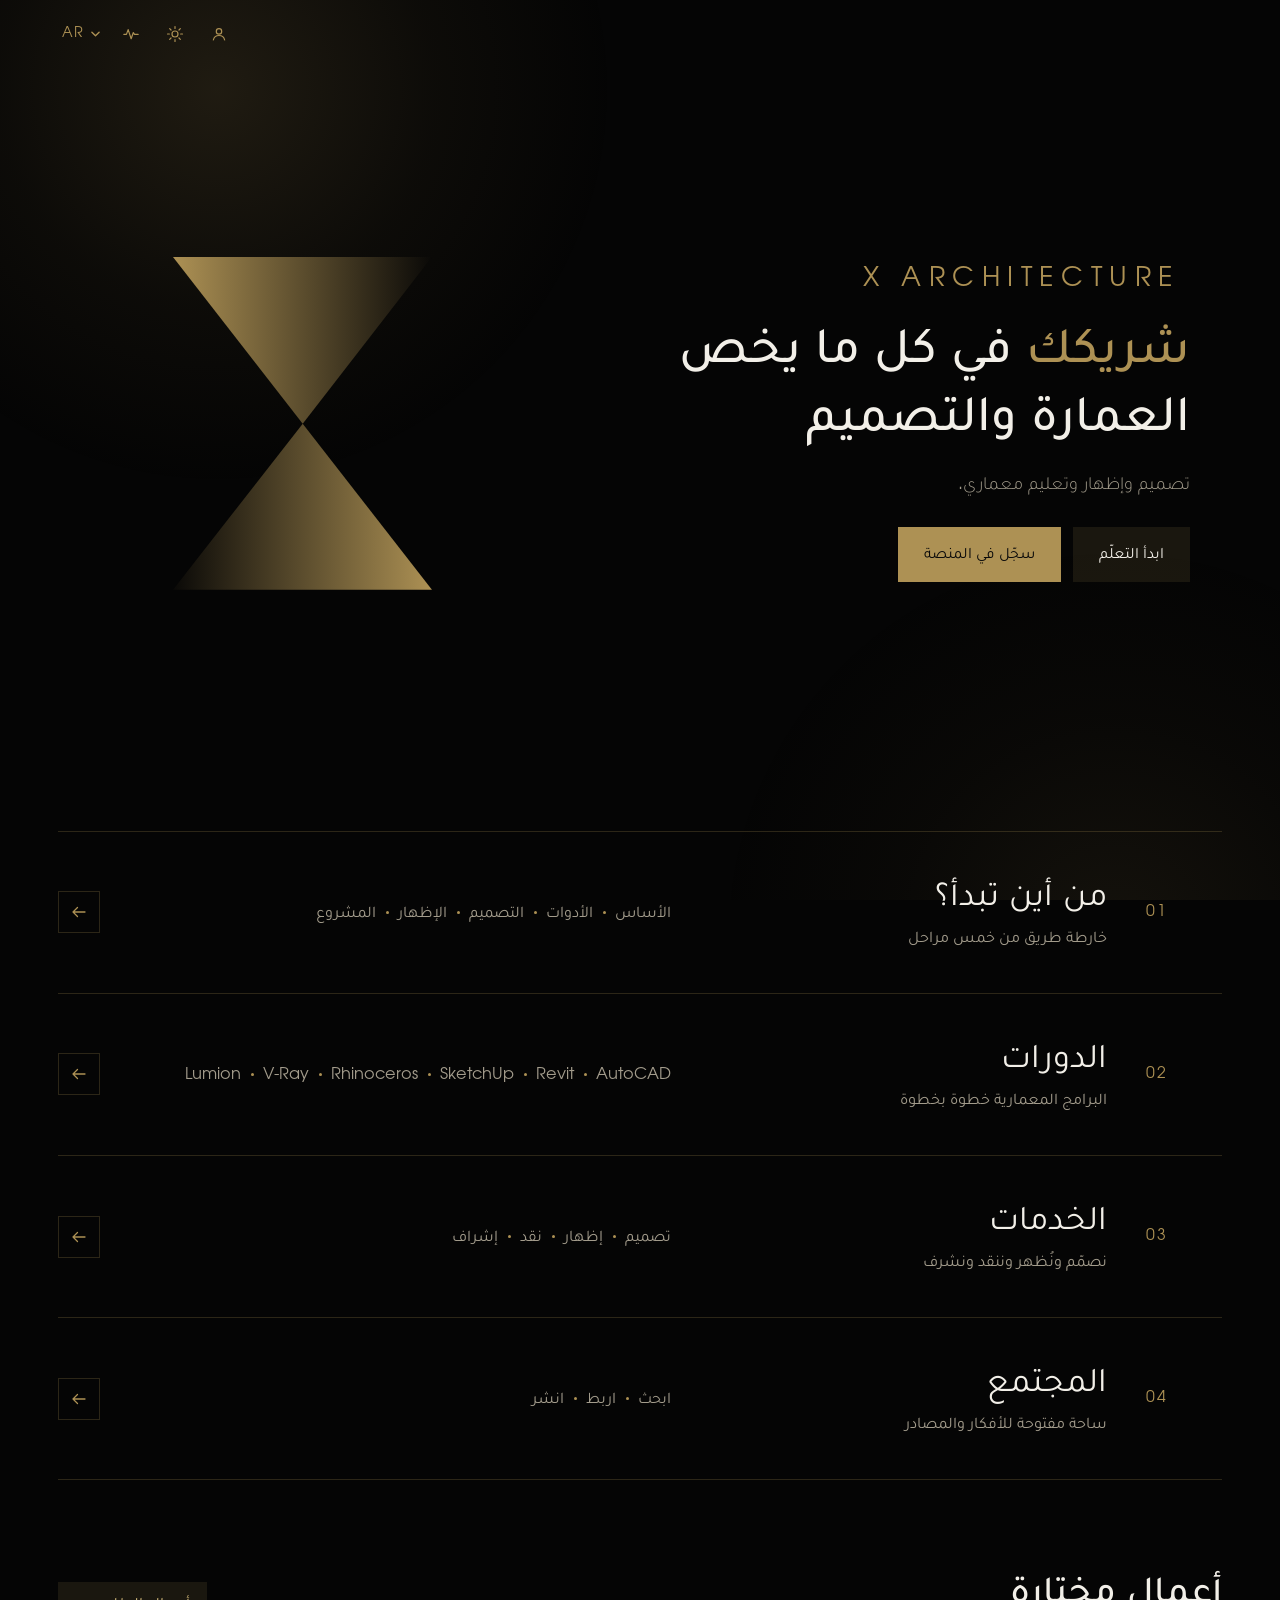
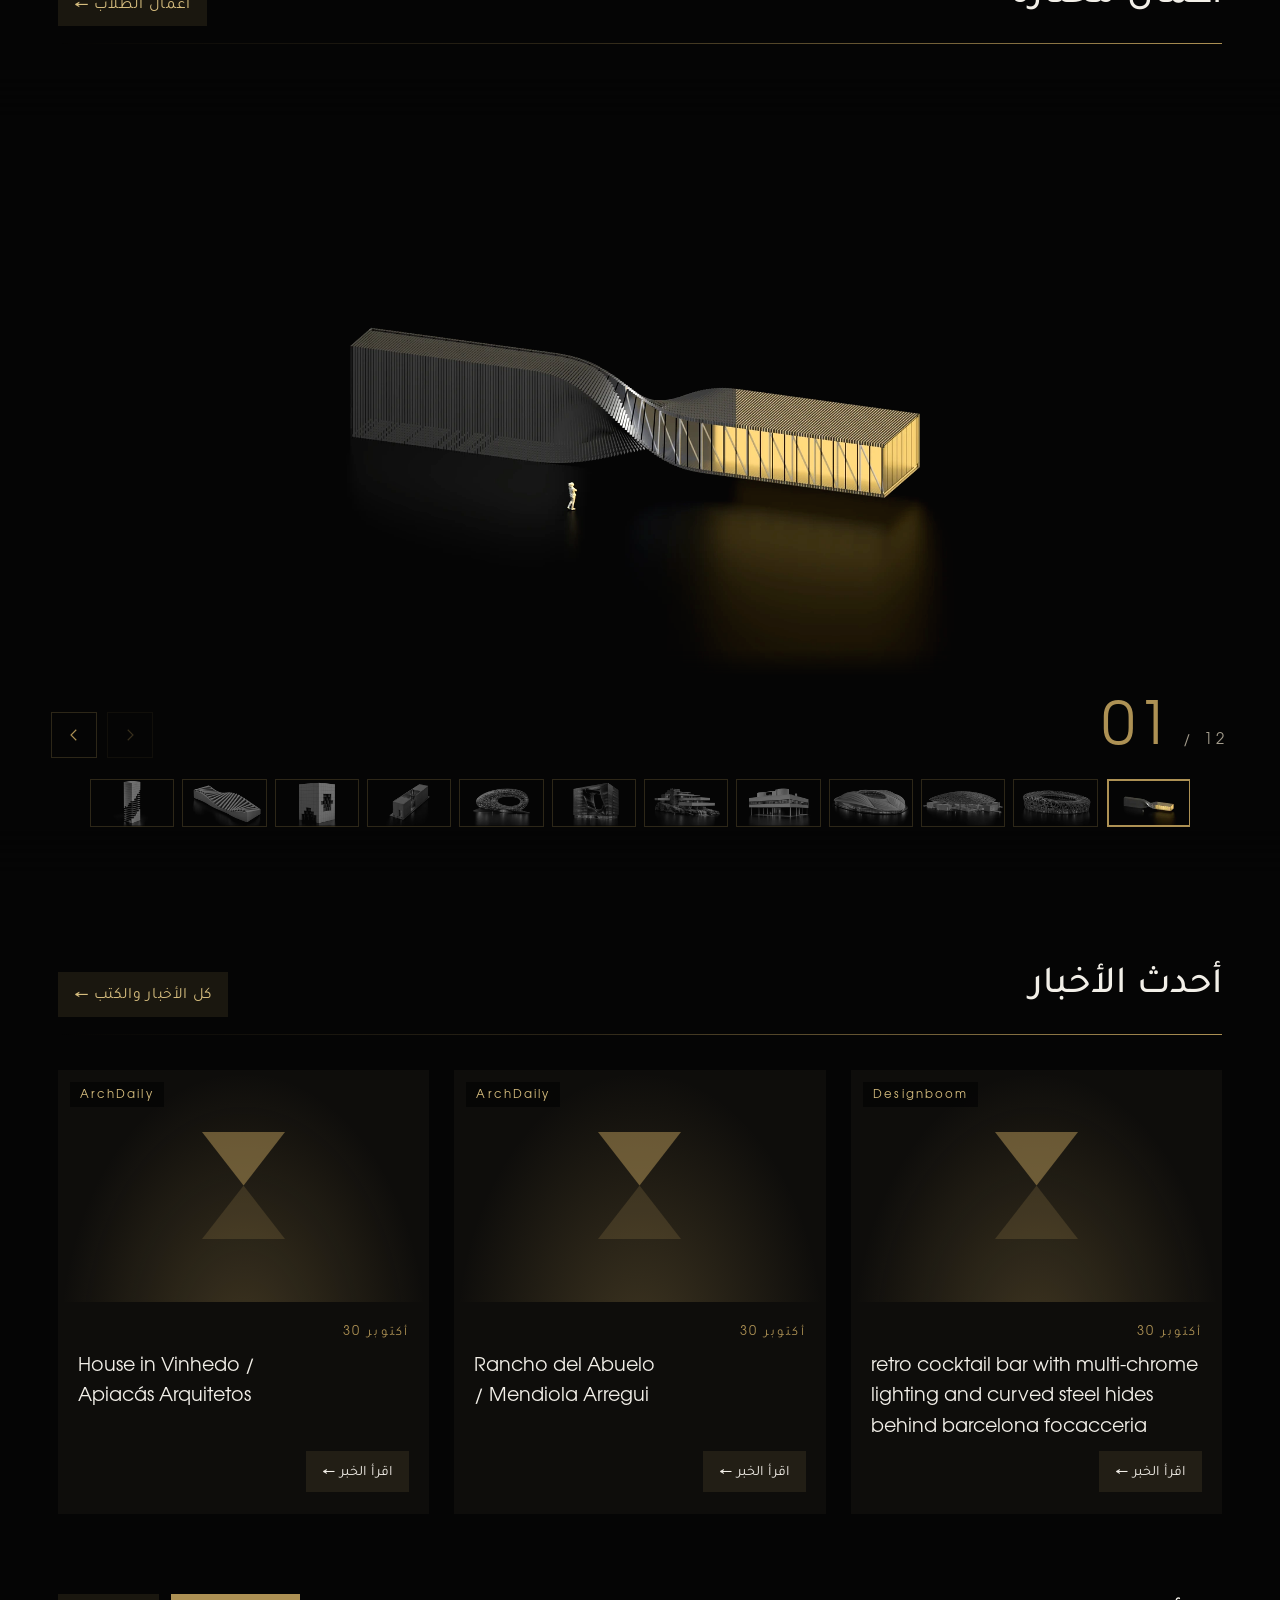
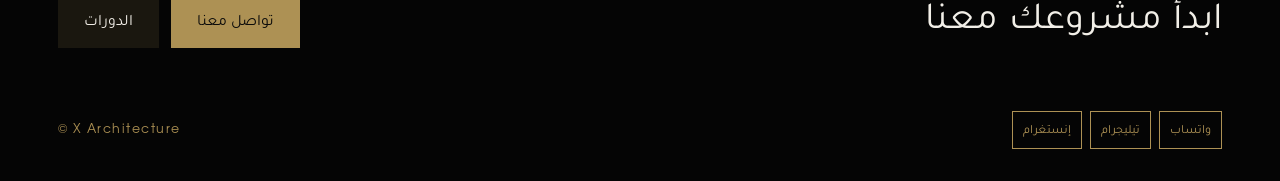
==== commit 7677d3da: "Steel 3D theme replaces mono/red in the rotation; ordered home index - Pause the white+black (mono) " ====
--- a/index.html
+++ b/index.html
@@ -17,7 +17,7 @@
 <meta name="twitter:card" content="summary_large_image">
 <meta name="theme-color" content="#050505">
 <script src="config.js?v=2"></script>
-<script>try{localStorage.removeItem("xt");var xt=sessionStorage.getItem("xt");if(xt==="light"||xt==="mono"||xt==="red")document.documentElement.setAttribute("data-theme",xt)}catch(e){}</script>
+<script>try{localStorage.removeItem("xt");var xt=sessionStorage.getItem("xt");if(xt==="light"||xt==="steel")document.documentElement.setAttribute("data-theme",xt)}catch(e){}</script>
 <script>try{if(localStorage.getItem("xm")!=="0"&&!matchMedia("(prefers-reduced-motion:reduce)").matches)document.documentElement.setAttribute("data-fx","1")}catch(e){}</script>
 <script>try{var D=document.documentElement;if(!matchMedia("(prefers-reduced-motion:reduce)").matches){D.classList.add("js");if(!location.hash.slice(1)){var K=0;try{K=sessionStorage.getItem("xnoi");sessionStorage.removeItem("xnoi")}catch(e){}if(!K){D.classList.add("intro","xw");setTimeout(function(){D.classList.add("introd")},5200);setTimeout(function(){D.classList.remove("xw")},9500)}}}}catch(e){}</script>
 <link rel="icon" type="image/svg+xml" href="favicon.svg">
@@ -590,9 +590,10 @@
 .thb{display:inline-flex;align-items:center;justify-content:center;flex:none;width:34px;height:34px;padding:0;color:var(--gold)}
 .thb:hover{background:none;color:var(--gold2)}
 .thb svg{width:18px;height:18px;fill:none;stroke:currentColor;stroke-width:1.6;stroke-linecap:round;stroke-linejoin:round}
-.thb .mo,.thb .tcn,.thb .rd{display:none}
-html[data-theme=light] .thb .si,html[data-theme=mono] .thb .si,html[data-theme=red] .thb .si{display:none}
-html[data-theme=light] .thb .tcn{display:block}
+.thb .mo,.thb .tcn,.thb .rd,.thb .st{display:none}
+html[data-theme=light] .thb .si,html[data-theme=steel] .thb .si,html[data-theme=mono] .thb .si,html[data-theme=red] .thb .si{display:none}
+html[data-theme=light] .thb .st{display:block}
+html[data-theme=steel] .thb .mo{display:block}
 html[data-theme=mono] .thb .rd{display:block}
 html[data-theme=red] .thb .mo{display:block}
 #va{display:none}.ra #va{display:block}.ra #vh{display:none}
@@ -639,6 +640,102 @@
 html[data-theme=red] .pg li.lt:active .pt{background:#ececec}
 html[data-theme=red] .pg li.lt .pt{background:#ececec}
 html[data-theme=red] .im,html[data-theme=red] .slot,html[data-theme=red] .ni.nf,html[data-theme=red] .ct{background:var(--bg2)}
+/* fifth mode — STEEL: a different style, not a recolour. Everything is a physical plate with depth, the floor is a perspective grid,
+   pages unfold from the floor; steel + white with cyan, orange and lime. Same content order, own layouts (home doors as blocks, services as a skyline). */
+html[data-theme=steel]{--err:#d4161f;color-scheme:light;--bg:#dfe3e8;--bg2:#f4f6f8;--bg3:#cdd3da;--bgr:223,227,232;--inkr:20,23,28;--ink:#14171c;--soft:#4d5661;--gold:#2e353d;--gold2:#c1121f;--gr:77,86,97;--ar:229,35,45;--line:rgba(35,39,46,.24);--ong:#fff;--ac:#e5232d;--rd:#d4161f;--a2:#8a97a6;--a3:#c3cbd4;--gm:#2a2f36;--ed:#23272e;--ease:cubic-bezier(.2,.8,.2,1)}
+html[data-theme=steel] .pms{border:2px solid var(--ed);box-shadow:10px 10px 0 var(--ed),24px 30px 50px rgba(20,23,28,.3)}
+html[data-theme=steel] #lgm{border:1.5px solid var(--ed);box-shadow:5px 5px 0 var(--ed)}
+html[data-theme=steel] .nf::after{background:url("data:image/svg+xml,%3Csvg xmlns='http://www.w3.org/2000/svg' viewBox='0 0 547 703'%3E%3Cpolygon points='0,0 547,0 274,352' fill='%239aa6b3'/%3E%3Cpolygon points='274,352 0,703 547,703' fill='%23e5232d'/%3E%3C/svg%3E") center/auto 46% no-repeat}
+html[data-theme=steel] [stop-color="#AD9154"]{stop-color:#9aa6b3}
+html[data-theme=steel] #gb [stop-color="#AD9154"]{stop-color:#e5232d}
+html[data-theme=steel] [stop-color="#7a6638"]{stop-color:#5a6572}
+html[data-theme=steel] [stop-color="#0a0907"]{stop-color:#23272e}
+html[data-theme=steel] [stroke="#AD9154"]{stroke:#d4161f}
+html[data-theme=steel] #intro .ip{stroke:#d4161f}
+html[data-theme=steel] .hxi img{mix-blend-mode:multiply}
+html[data-theme=steel] .hxi{background:none}
+html[data-theme=steel] .hf .hxi img,html[data-theme=steel] .hw img{filter:invert(1) hue-rotate(180deg) saturate(0) contrast(1.06) brightness(1.08)}
+html[data-theme=steel] .hf .hxi.mid img,html[data-theme=steel] .hf .hxi:hover img,html[data-theme=steel] .hf .hxi:focus-visible img,html[data-theme=steel] .hw a:hover img,html[data-theme=steel] .hw a:focus-visible img,html[data-theme=steel] .hw a:active img,html[data-theme=steel] .hw a.mid img{filter:contrast(1.25) invert(1) hue-rotate(128deg) saturate(1.5) brightness(1.03)}
+html[data-theme=steel] .pg .pt img.p0,html[data-theme=steel] .rmsw img{filter:grayscale(1) contrast(1.1) brightness(.5)}
+html[data-theme=steel] .pg li:active .pt .p1{opacity:1}
+html[data-theme=steel] .pg li:active .pt .p0{opacity:0}
+html[data-theme=steel] .pg li:active .pn{color:var(--ink)}
+html[data-theme=steel] .pg li.lt .pt,html[data-theme=steel] .pg li.lt:active .pt{background:#d3d8de}
+html[data-theme=steel] .im,html[data-theme=steel] .slot,html[data-theme=steel] .ni.nf{background:var(--bg3)}
+/* the floor: a perspective grid that slowly slides toward you, with a cool haze above */
+html[data-theme=steel] #glow{display:block;opacity:1}
+html[data-theme=steel] #glow::before,html[data-theme=steel] #glow::after{border-radius:0;animation:none}
+html[data-theme=steel] #glow::before{inset:auto -30% 0 -30%;width:auto;height:64vh;opacity:1;background:linear-gradient(90deg,rgba(35,39,46,.2) 1.5px,transparent 1.5px) 0 0/80px 80px,linear-gradient(rgba(35,39,46,.2) 1.5px,transparent 1.5px) 0 0/80px 80px;transform:perspective(560px) rotateX(64deg);transform-origin:50% 100%;-webkit-mask-image:linear-gradient(transparent 0,#000 62%);mask-image:linear-gradient(transparent 0,#000 62%)}
+html[data-theme=steel] #glow::after{inset:0 0 auto 0;width:auto;height:46vh;opacity:1;background:linear-gradient(180deg,rgba(255,255,255,.55),rgba(255,255,255,0))}
+@keyframes sfloor{to{background-position:0 80px,0 80px}}
+@keyframes sfloat{0%,100%{translate:0 0}50%{translate:0 -14px}}
+@keyframes sunfold{from{opacity:0;transform:perspective(900px) rotateX(-52deg) translateY(22px)}to{opacity:1;transform:none}}
+@media(min-width:861px){html[data-theme=steel][data-fx] #glow::before{animation:sfloor 3.2s linear infinite}}
+/* plates: big blocks have a 6px solid side and a soft ground shadow; small controls have 3-4px */
+html[data-theme=steel] .c,html[data-theme=steel] .n,html[data-theme=steel] .pr,html[data-theme=steel] .nc,html[data-theme=steel] .att,html[data-theme=steel] .cbx,html[data-theme=steel] .ct,html[data-theme=steel] .ixr{background:linear-gradient(180deg,#fff,var(--bg2));border:1.5px solid var(--ed);border-radius:2px;box-shadow:6px 6px 0 var(--ed),12px 20px 26px -10px rgba(20,23,28,.32);transition:translate .35s var(--ease),box-shadow .35s var(--ease),background .3s}
+html[data-theme=steel] .c:hover,html[data-theme=steel] .n:hover,html[data-theme=steel] .pr:hover,html[data-theme=steel] .nc:hover,html[data-theme=steel] .nc:focus-visible,html[data-theme=steel] .att:hover,html[data-theme=steel] .att:focus-visible,html[data-theme=steel] .ixr:hover,html[data-theme=steel] .ixr:focus-visible{translate:-3px -3px;box-shadow:9px 9px 0 var(--ed),18px 28px 30px -10px rgba(20,23,28,.34);background:linear-gradient(180deg,#fff,var(--bg2))}
+html[data-theme=steel] .nc:hover,html[data-theme=steel] .nc:focus-visible{transform:none}
+html[data-theme=steel] .cof,html[data-theme=steel] .cpt .pc,html[data-theme=steel] .cpt .rl,html[data-theme=steel] .rmn,html[data-theme=steel] .b,html[data-theme=steel] .lk,html[data-theme=steel] .tabs button,html[data-theme=steel] footer .fs a{background:#fff;border:1.5px solid var(--ed);border-radius:2px;box-shadow:3px 3px 0 var(--ed);color:var(--ink);transition:translate .25s var(--ease),box-shadow .25s var(--ease),background .25s,color .25s}
+html[data-theme=steel] .b,html[data-theme=steel] .lk,html[data-theme=steel] .tabs button{box-shadow:4px 4px 0 var(--ed)}
+html[data-theme=steel] .b:hover,html[data-theme=steel] .lk:hover,html[data-theme=steel] .tabs button:hover,html[data-theme=steel] .rmn:hover,html[data-theme=steel] footer .fs a:hover{translate:-2px -2px;box-shadow:6px 6px 0 var(--ed);background:#fff;color:var(--gold2)}
+html[data-theme=steel] .b:active,html[data-theme=steel] .lk:active,html[data-theme=steel] .tabs button:active,html[data-theme=steel] .rmn:active{translate:3px 3px;box-shadow:1px 1px 0 var(--ed)}
+html[data-theme=steel] .b.s,html[data-theme=steel] .b.s:hover{background:var(--rd);color:#fff;border-color:var(--ed)}
+html[data-theme=steel] .tabs button.on{background:var(--rd);color:#fff;border-color:var(--ed)}
+html[data-theme=steel] .cpt{gap:16px}
+html[data-theme=steel] #ncar{padding:8px 12px 36px}
+/* headings carry a small extruded cube; header becomes a steel bar */
+html[data-theme=steel] .hd{border-bottom:2px solid var(--ed)}
+html[data-theme=steel] .hd h2::before{content:"";display:inline-block;width:.46em;height:.46em;margin-inline-end:.55em;background:var(--ac);border:1.5px solid var(--ed);box-shadow:3px 3px 0 var(--ed);vertical-align:.04em}
+html[data-theme=steel] header{background:rgba(var(--bgr),.94);border-bottom:2px solid var(--ed);box-shadow:0 5px 0 rgba(35,39,46,.1)}
+html[data-theme=steel] nav a{background:linear-gradient(var(--ac),var(--ac)) right bottom/0 3px no-repeat;transition:color .25s,background-size .4s var(--ease)}
+html[data-theme=steel][dir=ltr] nav a{background-position:left bottom}
+html[data-theme=steel] nav a:hover,html[data-theme=steel] nav a.on{color:var(--ink);background-size:100% 3px}
+/* hero: the hourglass is an extruded object that floats and tilts with the pointer */
+html[data-theme=steel] .mk svg{animation:none;overflow:visible;filter:drop-shadow(9px 13px 0 #23272e) drop-shadow(0 34px 26px rgba(20,23,28,.28));transform:perspective(900px) rotateY(var(--ry,-14deg)) rotateX(var(--rx,6deg));transition:transform .3s var(--ease)}
+html[data-theme=steel][data-fx] .mk svg{animation:sfloat 6s ease-in-out infinite}
+html[data-theme=steel] header .mk svg,html[data-theme=steel] .lg .mk svg{filter:none;transform:none;animation:none}
+/* motion: pages unfold up from the floor instead of fading up */
+html[data-theme=steel].js .rv{opacity:0;transform:perspective(1000px) rotateX(-56deg) translateY(26px);transform-origin:50% 100%;transition:opacity .5s var(--ease) var(--d,0s),transform .95s var(--ease) var(--d,0s)}
+html[data-theme=steel].js .rv.in{opacity:1;transform:none}
+html[data-theme=steel].js .rv[id]{transform:none}
+html[data-theme=steel].js .hero .eb,html[data-theme=steel].js .hero h1,html[data-theme=steel].js .hero .lede,html[data-theme=steel].js .hero .bt{animation:sunfold .95s var(--ease) both;transform-origin:50% 100%}
+/* home: the four doors become blocks in a 2x2 grid, the second row sits lower like a skyline; each block has its own colour */
+html[data-theme=steel] .ix{display:grid;grid-template-columns:repeat(2,minmax(0,1fr));gap:34px 36px;border:0;padding:0 8px 40px}
+html[data-theme=steel] .ixr{position:relative;display:flex;flex-direction:column;align-items:flex-start;gap:12px;min-height:262px;padding:26px 28px 74px;overflow:hidden}
+html[data-theme=steel] .ixr::before{content:"";position:absolute;inset:0 0 auto 0;height:12px;background:var(--bk,var(--ac));border-bottom:1.5px solid var(--ed)}
+html[data-theme=steel] .ixr::after{display:none}
+html[data-theme=steel] .ixr:nth-child(1){--bk:var(--ac)}html[data-theme=steel] .ixr:nth-child(2){--bk:var(--a2)}html[data-theme=steel] .ixr:nth-child(3){--bk:var(--a3)}html[data-theme=steel] .ixr:nth-child(4){--bk:var(--gm)}
+html[data-theme=steel] .ixr:nth-child(even){translate:0 34px}
+html[data-theme=steel] .ixr:nth-child(even):hover,html[data-theme=steel] .ixr:nth-child(even):focus-visible{translate:-3px 31px}
+html[data-theme=steel] .ixn{margin-top:10px;font-size:clamp(2.4rem,4.4vw,3.6rem);font-weight:500;line-height:1;letter-spacing:0;color:var(--ink);text-shadow:3px 3px 0 var(--bk,var(--ac))}
+html[data-theme=steel] .ixt b{font-size:clamp(1.5rem,2.6vw,2.1rem);font-weight:500}
+html[data-theme=steel] .ixc{gap:8px}
+html[data-theme=steel] .ixc i{padding:3px 11px;background:#fff;border:1.5px solid var(--ed);font-size:.78rem;color:var(--ink)}
+html[data-theme=steel] .ixc i+i::before{display:none}
+html[data-theme=steel] .ixa{position:absolute;inset-inline-end:22px;bottom:20px;width:44px;height:44px;background:var(--bk,var(--ac));border:1.5px solid var(--ed);box-shadow:3px 3px 0 var(--ed);color:var(--ink)}
+html[data-theme=steel] .ixr:hover .ixa,html[data-theme=steel] .ixr:focus-visible .ixa{background:var(--ink);border-color:var(--ed);color:#fff}
+@media(max-width:860px){html[data-theme=steel] .ix{grid-template-columns:minmax(0,1fr);gap:26px;padding-bottom:12px}html[data-theme=steel] .ixr:nth-child(even),html[data-theme=steel] .ixr:nth-child(even):hover{translate:0 0}html[data-theme=steel] .ixr{min-height:0;padding-bottom:70px}}
+/* services: four to five slabs, each one a little taller than the last (a skyline), top edge coloured */
+html[data-theme=steel] .g4{gap:26px;background:none;border:0;padding:0 8px 14px}
+html[data-theme=steel] .g4>.c{border-top:10px solid var(--ac)}
+html[data-theme=steel] .g4>.c:nth-child(2){border-top-color:var(--a2)}html[data-theme=steel] .g4>.c:nth-child(3){border-top-color:var(--a3)}html[data-theme=steel] .g4>.c:nth-child(4){border-top-color:var(--gm)}html[data-theme=steel] .g4>.c:nth-child(5){border-top-color:var(--a2)}
+html[data-theme=steel] .g4>.c:nth-child(5n+2){margin-top:26px}html[data-theme=steel] .g4>.c:nth-child(5n+3){margin-top:52px}html[data-theme=steel] .g4>.c:nth-child(5n+4){margin-top:78px}html[data-theme=steel] .g4>.c:nth-child(5n+5){margin-top:104px}
+@media(max-width:860px){html[data-theme=steel] .g4>.c{margin-top:0!important}}
+html[data-theme=steel] .ni .ns{background:var(--ed);border:1.5px solid var(--ed);color:#fff;font-weight:500}
+html[data-theme=steel] .nbtn,html[data-theme=steel] .lbb{background:#fff;border:1.5px solid var(--ed);color:var(--ink);box-shadow:3px 3px 0 var(--ed)}
+html[data-theme=steel] .ixr{padding-bottom:84px}
+/* roadmap: hubs and boxes are plates, each stage has its own colour */
+html[data-theme=steel] .rmh,html[data-theme=steel] .rmg{background:linear-gradient(180deg,#fff,var(--bg2));border:1.5px solid var(--ed);border-radius:2px;box-shadow:6px 6px 0 var(--ed),12px 20px 26px -10px rgba(20,23,28,.28)}
+html[data-theme=steel] .rmg{box-shadow:4px 4px 0 var(--ed)}
+html[data-theme=steel] .rmrow .rmh{border-top:10px solid var(--st,var(--ac))}
+html[data-theme=steel] .rmrow[data-i="1"]{--st:var(--a2)}html[data-theme=steel] .rmrow[data-i="2"]{--st:var(--a3)}html[data-theme=steel] .rmrow[data-i="3"]{--st:var(--gm)}
+html[data-theme=steel] .rmst{background:var(--rd);color:#fff;border:1.5px solid var(--ed);box-shadow:4px 4px 0 var(--ed)}
+html[data-theme=steel] .ixr:nth-child(1) .ixa,html[data-theme=steel] .ixr:nth-child(4) .ixa{color:#fff}
+html[data-theme=steel] .ixr:nth-child(1) .ixa{background:var(--rd)}
+html[data-theme=steel] .pv i{color:var(--rd)}
+html[data-theme=steel] .hero h1 em{color:var(--rd)}
+html[data-theme=steel] .pr code{color:var(--soft)}
+
 
 /* ===== AI render studio ===== */
 .rstu{display:grid;grid-template-columns:minmax(0,5fr) minmax(0,7fr);gap:clamp(24px,4.5vw,64px);align-items:start;margin-bottom:8px}
@@ -798,7 +895,8 @@
 #hm .rsy.hmi{margin-top:4px}
 
 @media(max-width:900px){.hn{grid-template-columns:repeat(2,minmax(0,1fr))}.hn .nc:nth-child(3){display:none}.hw{grid-template-columns:repeat(2,minmax(0,1fr))}.hw.n1{grid-template-columns:minmax(0,1fr)}.hw.n3 a:first-child,.hw.n6 a:first-child{grid-row:auto;aspect-ratio:16/9}.hw.n6 a:nth-child(6){display:none}.hw.n1 a{aspect-ratio:16/9}}
-@media(max-width:640px){.hn{grid-template-columns:minmax(0,1fr)}.hn .nc:nth-child(n+3){display:none}.hcta .bt{width:100%}#hm .rsy{grid-template-columns:minmax(0,1fr)}.hd .nct{width:auto}}
+#hm .hd .nct{grid-column:2;grid-row:1;align-self:end;margin:0;width:auto}#hm .hd .nct .lk{white-space:nowrap}
+@media(max-width:640px){.hn{grid-template-columns:minmax(0,1fr)}#hm .hd .nct{grid-column:2;grid-row:1;width:auto;margin-top:0}.hn .nc:nth-child(n+3){display:none}.hcta .bt{width:100%}#hm .rsy{grid-template-columns:minmax(0,1fr)}.hd .nct{width:auto}}
 @media(min-width:701px) and (max-width:1000px){header .w{gap:14px}nav{gap:15px;font-size:.8rem}.hr{gap:8px}}
 @media(min-width:701px) and (max-width:800px){nav{gap:11px;font-size:.74rem}.lgb{padding:5px 9px}header .w{gap:10px}}
 /* the X mark is the menu button: hover (or tap) turns it into three lines and the pages drop out of it as plain links */
@@ -972,73 +1070,26 @@
 .pkv .top{fill:var(--gold);fill-opacity:.14}
 /* ===== community (the rest of its styles load with community.js) ===== */
 #vc{display:none}.rc #vc{display:block}.rc #vh{display:none}
-/* ===== home tiles (bento): a board preview, a mini roadmap, services and software as marks ===== */
-.bngr{display:grid;grid-template-columns:repeat(12,minmax(0,1fr));gap:clamp(10px,1.4vw,16px)}
-.bnt{position:relative;display:flex;flex-direction:column;min-width:0;background:var(--bg2);border:1px solid var(--line);color:inherit;text-decoration:none;overflow:hidden;transition:border-color .3s,background .3s}
-a.bnt:hover,a.bnt:focus-visible{border-color:var(--gold);outline:0}
-a.bnt:focus-visible{outline:2px solid var(--gold);outline-offset:3px}
-.bncm{grid-column:span 7}.bnrm{grid-column:span 5}.bnsr{grid-column:span 7}.bnpg{grid-column:span 5}
-.bnh,.bnf{display:flex;align-items:center;justify-content:space-between;gap:14px;padding:16px 20px;border-top:1px solid var(--line);color:inherit;text-decoration:none}
-.bnh b{font-size:1.2rem;font-weight:500;line-height:1.3}
-.bnh i{flex:none;display:grid;place-items:center;width:36px;height:36px;border:1px solid var(--gold);border-radius:50%;color:var(--gold);transition:background .3s,color .3s}
-.bnh i svg{width:17px;height:17px}
-[dir=rtl] .bnh i svg{transform:scaleX(-1)}
-.bnt:hover .bnh i,a.bnh:hover i,a.bnh:focus-visible i{background:var(--gold);color:var(--ong)}
-a.bnh:hover b,a.bnh:focus-visible b{color:var(--gold2)}
-a.bnh:focus-visible{outline:2px solid var(--gold);outline-offset:-3px}
-/* board preview */
-.bnv{position:relative;flex:1;aspect-ratio:700/450;min-height:0;background-image:radial-gradient(circle,rgba(var(--gr),.26) 1px,transparent 1.6px);background-size:24px 24px;overflow:hidden}
-.bnc{position:absolute;display:block;background:var(--bg);border:1px solid var(--line);box-shadow:0 12px 30px rgba(0,0,0,.38);transition:transform .6s cubic-bezier(.2,.7,.2,1),border-color .3s}
-.bnc img{display:block;width:100%;height:auto}
-.bncm:hover .bnc{transform:translateY(calc(var(--k)*-4px - 2px));border-color:rgba(var(--gr),.7)}
-.bnv>svg{position:absolute;inset:0;width:100%;height:100%;pointer-events:none;overflow:visible}
-.bnv>svg path{fill:none;stroke:var(--gold);stroke-width:1.6;stroke-linecap:round;vector-effect:non-scaling-stroke}
-.bnv>svg path.d{stroke-dasharray:4 6;stroke-opacity:.7}
-.bncm:hover .bnv>svg path{stroke-dasharray:4 6;animation:bnfl 1s linear infinite}
-@keyframes bnfl{to{stroke-dashoffset:-20}}
-.bnl{position:absolute;transform:translate(-50%,-50%);background:var(--gold);color:var(--ong);font-size:clamp(.58rem,1.15vw,.78rem);line-height:1;padding:.42em .8em;white-space:nowrap}
-.bnq{position:absolute;left:50%;top:4.5%;transform:translateX(-50%);display:flex;align-items:center;gap:10px;width:min(52%,330px);padding:.7em 1em;background:var(--bg);border:1px solid var(--line);color:var(--soft);font-size:clamp(.62rem,1.2vw,.82rem)}
-.bnq svg{flex:none;width:1.3em;height:1.3em;color:var(--gold)}
-.bnq em{font-style:normal;white-space:nowrap;overflow:hidden;text-overflow:ellipsis}
-.bnn{position:absolute;display:grid;gap:7px;width:17%;padding:3.2% 2.6%;background:rgba(var(--gr),.16);border:1px solid rgba(var(--gr),.5)}
-.bnn i{display:block;height:5px;background:rgba(var(--gr),.55)}
-.bnn i:nth-child(2){width:70%}.bnn i:nth-child(3){width:45%}
-.bnr{position:absolute;top:50%;right:2.2%;transform:translateY(-50%);display:grid;gap:2px;padding:5px;background:var(--bg);border:1px solid var(--line)}
-.bnr svg{width:clamp(14px,2.6vw,22px);height:clamp(14px,2.6vw,22px);padding:.4em;box-sizing:content-box;color:var(--gold2)}
-.bnr svg:nth-child(3){color:var(--ong);background:var(--gold)}
-.bncm .bnh{padding:14px 20px}
-.bnk{display:flex;flex-wrap:wrap;gap:8px;margin-inline-start:auto}
-.bnk span{display:inline-flex;align-items:center;gap:7px;padding:5px 12px;border:1px solid var(--line);font-size:.8rem;color:var(--ink)}
-.bnk svg{width:15px;height:15px;color:var(--gold)}
-/* mini roadmap */
-.bnrl{position:relative;flex:1;display:flex;flex-direction:column;justify-content:space-around;gap:10px;padding:24px 22px}
-.bnrl::before{content:"";position:absolute;top:44px;bottom:44px;inset-inline-start:calc(22px + 20px);border-inline-start:2px dashed var(--line)}
-.bnrr{position:relative;display:flex;align-items:center;gap:14px;min-width:0}
-.bnn2{position:relative;z-index:1;flex:none;display:grid;place-items:center;width:40px;height:40px;border-radius:50%;background:var(--bg2);border:1px solid var(--gold);color:var(--gold);transition:background .3s,color .3s}
-.bnn2 svg{width:19px;height:19px}
-.bnrr.on .bnn2{background:var(--gold);color:var(--ong)}
-.bnrr b{font-weight:400;font-size:1rem;min-width:0}
-.bni{margin-inline-start:auto;display:flex;gap:6px;flex:none}
-.bni img,.bni .bnsv{width:26px;height:26px;display:block}
-.bni .bnsv{fill:none;stroke:var(--gold);stroke-width:1.8;stroke-linecap:round;stroke-linejoin:round}
-html[data-theme=red] .bni img,html[data-theme=red] .bnb img{filter:hue-rotate(-56deg) saturate(4) brightness(.64)}
-.bnrm:hover .bnn2{background:var(--gold);color:var(--ong)}
-/* services as marks */
-.bnsr{display:grid;grid-template-columns:repeat(4,minmax(0,1fr));gap:inherit}
-.bnv2{justify-content:center;align-items:center;text-align:center;gap:22px;padding:22px 14px;min-height:170px}
-.bnv2 svg{width:clamp(50px,5.6vw,76px);height:auto;fill:none;stroke:var(--gold);stroke-width:2;stroke-linecap:round;stroke-linejoin:round;transition:transform .5s cubic-bezier(.2,.7,.2,1)}
-.bnv2 b{font-weight:500;font-size:1.1rem;line-height:1.35}
-.bnv2:hover svg{transform:translateY(-4px) scale(1.06)}
-.bnv2:hover{background:rgba(var(--gr),.1)}
-/* software wall */
-.bng{flex:1;display:grid;grid-template-columns:repeat(4,minmax(0,1fr));gap:8px;padding:16px 16px 18px;align-content:center}
-.bnb{display:grid;place-items:center;aspect-ratio:1;background:var(--bg);border:1px solid var(--line);padding:0;cursor:pointer;transition:border-color .25s,transform .3s cubic-bezier(.2,.7,.2,1);-webkit-tap-highlight-color:transparent}
-.bnb img{width:44%;height:auto;display:block}
-.bnb:hover,.bnb:focus-visible{border-color:var(--gold);transform:translateY(-3px);outline:0}
-.bnb:focus-visible{outline:2px solid var(--gold);outline-offset:2px}
-@media(max-width:1000px){.bncm,.bnrm,.bnsr,.bnpg{grid-column:span 12}.bnrl{gap:14px}.bng{grid-template-columns:repeat(6,minmax(0,1fr))}}
-@media(max-width:600px){.bnsr{grid-template-columns:repeat(2,minmax(0,1fr))}.bnv2{min-height:130px}.bng{grid-template-columns:repeat(4,minmax(0,1fr))}.bnk{display:none}.bncm .bnh{padding:12px 16px}.bnrl{padding:20px 16px}.bnrl::before{inset-inline-start:calc(16px + 20px)}}
-@media(prefers-reduced-motion:reduce){.bnc,.bnv2 svg,.bnb{transition:none}.bncm:hover .bnc,.bnv2:hover svg,.bnb:hover{transform:none}.bncm:hover .bnv>svg path{animation:none}}
+/* ===== home index: four numbered doors in a fixed order, words only ===== */
+.ix{border-top:1px solid var(--line)}
+.ixr{position:relative;display:grid;grid-template-columns:clamp(44px,6vw,80px) minmax(0,1.05fr) minmax(0,1.4fr) 44px;align-items:center;gap:clamp(12px,3vw,40px);padding:clamp(24px,3.4vw,42px) 0;border-bottom:1px solid var(--line);color:var(--ink);text-decoration:none}
+.ixr::after{content:"";position:absolute;inset-inline-start:0;bottom:-1px;height:1px;width:0;background:var(--gold);transition:width .6s cubic-bezier(.2,.7,.2,1)}
+.ixr:hover::after,.ixr:focus-visible::after{width:100%}
+.ixr:focus-visible{outline:2px solid var(--gold);outline-offset:4px}
+.ixn{font-size:.86rem;letter-spacing:.18em;color:var(--gold);direction:ltr;text-align:start}
+.ixt b{display:block;font-weight:400;font-size:clamp(1.4rem,2.7vw,2.15rem);line-height:1.25;transition:color .3s}
+.ixt small{display:block;margin-top:8px;font-size:.88rem;line-height:1.6;color:var(--soft)}
+.ixc{display:flex;flex-wrap:wrap;gap:8px 22px;font-size:.88rem;color:var(--soft)}
+.ixc i{position:relative;font-style:normal}
+.ixc i+i::before{content:"";position:absolute;inset-inline-start:-13px;top:50%;width:3px;height:3px;margin-top:-1.5px;border-radius:50%;background:var(--gold)}
+.ixa{justify-self:end;display:grid;place-items:center;width:42px;height:42px;border:1px solid var(--line);color:var(--gold);transition:background .3s,color .3s,border-color .3s}
+.ixa svg{width:18px;height:18px;fill:none;stroke:currentColor;stroke-width:1.7;stroke-linecap:round;stroke-linejoin:round;transition:transform .35s cubic-bezier(.2,.7,.2,1)}
+[dir=rtl] .ixa svg{transform:scaleX(-1)}
+.ixr:hover .ixa,.ixr:focus-visible .ixa{background:var(--gold);border-color:var(--gold);color:var(--ong)}
+.ixr:hover .ixt b,.ixr:focus-visible .ixt b{color:var(--gold2)}
+.ixr:hover .ixa svg{transform:translateX(3px)}
+[dir=rtl] .ixr:hover .ixa svg{transform:scaleX(-1) translateX(3px)}
+@media(max-width:860px){.ixr{grid-template-columns:auto minmax(0,1fr) 42px;grid-template-areas:"n t a" "c c c";gap:14px 16px;padding:22px 0}.ixn{grid-area:n}.ixt{grid-area:t}.ixa{grid-area:a}.ixc{grid-area:c;gap:6px 16px}.ixc i+i::before{display:none}}
 </style>
 <link rel="stylesheet" href="motion.css?v=11">
 </head>
@@ -1079,7 +1130,7 @@
 <header><div class="w">
 <button type="button" class="lg lgo" id="mnb" aria-label="القائمة" aria-haspopup="true" aria-expanded="false" aria-controls="mnp"><svg viewBox="0 0 547 703" aria-hidden="true"><polygon id="mxa" points="0,0 547,0 274,352 274,352" fill="url(#ga)"/><polygon id="mxb" points="274,352 274,352 547,703 0,703" fill="url(#gb)"/><polygon id="mxc" points="274,352 274,352 274,352 274,352" fill="url(#gc)" opacity="0"/></svg></button>
 <div class="mnp" id="mnp"><div class="mn" id="mn" role="navigation" aria-label="القائمة"><a style="--i:0" href="#" data-n="home"><em></em><span>الرئيسية</span></a><a style="--i:1" href="#services" data-n="services"><span>الخدمات</span></a><a style="--i:2" href="#path" data-n="path"><span>المراحل</span></a><a style="--i:4" href="#works" data-n="works"><span>أعمال الطلاب</span></a><a style="--i:5" href="#community" data-n="community"><span>المجتمع</span></a><a style="--i:6" href="#ai" data-n="ai"><span>الذكاء الاصطناعي</span></a><a style="--i:7" href="#news" data-n="news"><span>الأخبار والكتب</span></a><a style="--i:8" href="#contact" data-n="contact"><span>تواصل</span></a></div></div>
-<div class="hr"><button id="usb" class="lgb thb usb" type="button" data-join hidden aria-label="التسجيل"><svg class="uic" viewBox="0 0 24 24" aria-hidden="true"><circle cx="12" cy="8.5" r="3.6"/><path d="M4.5 20c.8-4 3.8-6 7.5-6s6.7 2 7.5 6"/></svg><span class="uin" aria-hidden="true"></span></button><button id="thb" class="lgb thb" type="button" aria-label="الوضع الفاتح"><svg class="si" viewBox="0 0 24 24" aria-hidden="true"><circle cx="12" cy="12" r="4"/><path d="M12 2v2.5M12 19.5V22M2 12h2.5M19.5 12H22M4.9 4.9l1.8 1.8M17.3 17.3l1.8 1.8M4.9 19.1l1.8-1.8M17.3 6.7l1.8-1.8"/></svg><svg class="tcn" viewBox="0 0 24 24" aria-hidden="true"><circle cx="12" cy="12" r="8.5"/><path d="M12 3.5v17a8.5 8.5 0 0 0 0-17z" fill="currentColor"/></svg><svg class="rd" viewBox="0 0 24 24" aria-hidden="true"><path d="M12 3.5a8.5 8.5 0 0 0 0 17z" fill="#b4091f" stroke="none"/><path d="M12 3.5a8.5 8.5 0 0 1 0 17z" fill="#8c8c94" stroke="none"/></svg><svg class="mo" viewBox="0 0 24 24" aria-hidden="true"><path d="M20 14.5A8 8 0 1 1 9.5 4a6.5 6.5 0 0 0 10.5 10.5z"/></svg></button><div class="ls" id="ls"><button id="lgb" class="lgb" type="button" aria-haspopup="true" aria-expanded="false" aria-controls="lgm" aria-label="Language"><span id="lgc">AR</span><svg class="cv" viewBox="0 0 10 6" aria-hidden="true"><path d="M1 1l4 4 4-4"/></svg></button><ul id="lgm" hidden><li><button type="button" data-l="ar" lang="ar" dir="rtl">العربية</button></li><li><button type="button" data-l="en" lang="en" dir="ltr">English</button></li><li><button type="button" data-l="tr" lang="tr" dir="ltr">Türkçe</button></li><li><button type="button" data-l="fr" lang="fr" dir="ltr">Français</button></li><li><button type="button" data-l="ku" lang="ckb" dir="rtl">کوردی</button></li></ul></div></div>
+<div class="hr"><button id="usb" class="lgb thb usb" type="button" data-join hidden aria-label="التسجيل"><svg class="uic" viewBox="0 0 24 24" aria-hidden="true"><circle cx="12" cy="8.5" r="3.6"/><path d="M4.5 20c.8-4 3.8-6 7.5-6s6.7 2 7.5 6"/></svg><span class="uin" aria-hidden="true"></span></button><button id="thb" class="lgb thb" type="button" aria-label="الوضع الفاتح"><svg class="si" viewBox="0 0 24 24" aria-hidden="true"><circle cx="12" cy="12" r="4"/><path d="M12 2v2.5M12 19.5V22M2 12h2.5M19.5 12H22M4.9 4.9l1.8 1.8M17.3 17.3l1.8 1.8M4.9 19.1l1.8-1.8M17.3 6.7l1.8-1.8"/></svg><svg class="tcn" viewBox="0 0 24 24" aria-hidden="true"><circle cx="12" cy="12" r="8.5"/><path d="M12 3.5v17a8.5 8.5 0 0 0 0-17z" fill="currentColor"/></svg><svg class="st" viewBox="0 0 24 24" aria-hidden="true"><path d="M12 3l7.8 4.5v9L12 21l-7.8-4.5v-9z"/><path d="M12 3v18M4.2 7.5L12 12l7.8-4.5" stroke-width="1.1"/></svg><svg class="rd" viewBox="0 0 24 24" aria-hidden="true"><path d="M12 3.5a8.5 8.5 0 0 0 0 17z" fill="#b4091f" stroke="none"/><path d="M12 3.5a8.5 8.5 0 0 1 0 17z" fill="#8c8c94" stroke="none"/></svg><svg class="mo" viewBox="0 0 24 24" aria-hidden="true"><path d="M20 14.5A8 8 0 1 1 9.5 4a6.5 6.5 0 0 0 10.5 10.5z"/></svg></button><div class="ls" id="ls"><button id="lgb" class="lgb" type="button" aria-haspopup="true" aria-expanded="false" aria-controls="lgm" aria-label="Language"><span id="lgc">AR</span><svg class="cv" viewBox="0 0 10 6" aria-hidden="true"><path d="M1 1l4 4 4-4"/></svg></button><ul id="lgm" hidden><li><button type="button" data-l="ar" lang="ar" dir="rtl">العربية</button></li><li><button type="button" data-l="en" lang="en" dir="ltr">English</button></li><li><button type="button" data-l="tr" lang="tr" dir="ltr">Türkçe</button></li><li><button type="button" data-l="fr" lang="fr" dir="ltr">Français</button></li><li><button type="button" data-l="ku" lang="ckb" dir="rtl">کوردی</button></li></ul></div></div>
 </div></header>
 
 <main>
@@ -1220,18 +1271,23 @@
 ["Cities for People","Jan Gehl","تصميم المدن على مقياس الإنسان."],
 ["Design with Nature","Ian McHarg","التخطيط المنسجم مع الطبيعة والبيئة."]]];
 var L='ar',CS=0,lgb=document.getElementById('lgb'),thb=document.getElementById('thb');
-function thm(){var a=document.documentElement.getAttribute('data-theme');return a==='light'||a==='mono'||a==='red'?a:'dark'}
+/* themes in rotation; 'mono' (black on white) and 'red' (red and grey) are paused: their CSS is kept, add them back here to re-enable */
+var TH=['dark','light','steel'],THN={dark:['الوضع الداكن','Dark mode'],light:['الوضع الفاتح','Light mode'],steel:['وضع الستيل','Steel mode']},THC={dark:'#050505',light:'#ffffff',steel:'#dfe3e8'};
+function thm(){var a=document.documentElement.getAttribute('data-theme');return TH.indexOf(a)>0?a:'dark'}
+function thx(m){return TH[(TH.indexOf(m)+1)%TH.length]}
 function isL(){return thm()==='light'}
-function thl(){var m=thm(),k=m==='dark'?T('الوضع الفاتح','Light mode'):m==='light'?T('أسود على أبيض','Black on white'):m==='mono'?T('أحمر ورصاصي','Red and grey'):T('الوضع الداكن','Dark mode');thb.setAttribute('aria-label',k);thb.setAttribute('title',k)}
+function thl(){var n=THN[thx(thm())],k=T(n[0],n[1]);thb.setAttribute('aria-label',k);thb.setAttribute('title',k)}
 function setT(t){var d=document.documentElement,m=document.querySelector('meta[name=theme-color]');
-  if(t==='light'||t==='mono'||t==='red')d.setAttribute('data-theme',t);else d.removeAttribute('data-theme');
-  if(m)m.setAttribute('content',t==='dark'?'#050505':'#ffffff');thl();
+  if(TH.indexOf(t)<0)t='dark';if(t!=='dark')d.setAttribute('data-theme',t);else d.removeAttribute('data-theme');
+  if(m)m.setAttribute('content',THC[t]);thl();
   try{sessionStorage.setItem('xt',t)}catch(e){}}
-thb.addEventListener('click',function(){var m=thm();setT(m==='dark'?'light':m==='light'?'mono':m==='mono'?'red':'dark')});
+thb.addEventListener('click',function(){setT(thx(thm()))});
+/* steel: the hero hourglass tilts towards the pointer */
+(function(){if(!matchMedia('(hover:hover) and (pointer:fine)').matches)return;var D=document.documentElement,mk=null;addEventListener('pointermove',function(e){if(D.getAttribute('data-theme')!=='steel'||!D.hasAttribute('data-fx'))return;if(!mk||!mk.isConnected)mk=document.querySelector('.hero .mk svg');if(!mk)return;var x=e.clientX/innerWidth-.5,y=e.clientY/innerHeight-.5;mk.style.setProperty('--ry',(-14+x*22).toFixed(1)+'deg');mk.style.setProperty('--rx',(6-y*14).toFixed(1)+'deg')},{passive:true})})();
 if(thm()!=='dark')setT(thm());
 /*EN*/var EN={"المراحل": "Stages", "المكتبة": "Library", "المجتمع": "Community", "واتساب": "WhatsApp", "الخدمات": "Services", "أعمال الطلاب": "Student work", "الذكاء الاصطناعي": "AI", "الأخبار والكتب": "News & Books", "تواصل": "Contact", "شريكك": "Your partner", "في كل ما يخص العمارة والتصميم": "in everything architecture & design", "تصميم وإظهار وتعليم معماري.": "Architectural design, visualization and education.", "ابدأ التعلّم": "Start learning", "الخدمات التي نقدمها": "Our services", "تصميم معماري": "Architectural design", "تصميم مشاريع لأصحاب المشاريع والعملاء، من الفكرة الأولى حتى المخططات والتسليم.": "Design of projects for project owners and clients, from the first idea to drawings and handover.", "ملاحظة: لا نصمّم مشاريع الطلاب — نقدّم النقد والإشراف والمتابعة لهم فقط.": "Note: we do not design students’ projects — we only offer them critique, supervision and follow-up.", "إظهار معماري": "Architectural visualization", "مناظير واقعية بإضاءة وخامات تُبرز فكرة التصميم، للواجهات والفضاءات الداخلية. للطلاب وأصحاب المشاريع.": "Realistic views with lighting and materials that bring out the design idea, for facades and interiors. For students and project owners.", "نقد معماري": "Architectural critique", "قراءة نقدية صريحة لمشروعك — الفكرة والمخططات والإخراج — مع ملاحظات واضحة لتطويره. خدمة مخصصة للطلاب.": "A frank critical reading of your project — the idea, the drawings and the presentation — with clear notes to develop it. A service dedicated to students.", "إشراف ومتابعة": "Supervision & follow-up", "إشراف ومتابعة مستمرة لمشروعك خطوة بخطوة حتى الإنجاز. خدمة مخصصة للطلاب.": "Continuous supervision and follow-up of your project, step by step until completion. A service dedicated to students.", "الدورات": "Courses", "دورات مباشرة ومسجّلة في برامج العمارة والإظهار المعماري، تنتهي كل دورة بمشروع كامل.": "Live and recorded courses in architecture and visualization software. Every course ends with a complete project.", "التفاصيل والأسعار ↓": "Details and prices ↓", "ندرّس برامج العمارة والإظهار المعماري في دورات مباشرة أو مسجّلة، وتنتهي كل دورة بمشروع كامل.": "We teach architecture and visualization software in live or recorded courses. Every course ends with a complete project.", "الدورات التفاعلية": "Live courses", "مجموعات أسبوعية على مدار العام، بمعدل ساعتين للمحاضرة والتوقيت بالتوافق مع المشتركين. انضم لمجموعة أو كوّن مجموعتك الخاصة مع أصدقائك.": "Weekly groups all year round, about two hours per lecture, with timing agreed with participants. Join a group or form your own with friends.", "شرح مباشر مع إمكانية طرح الأسئلة": "Live teaching with Q&A", "برنامج منظّم متسلسل": "A structured, sequential programme", "مرونة في المواعيد": "Flexible schedule", "الدورات المسجّلة": "Recorded courses", "محاضرات مسجّلة ومنظّمة تغطي البرنامج بالتفصيل. فترة تجريبية 24 ساعة قبل الاشتراك، وبعدها وصول دائم مع دعم للإجابة عن استفساراتك.": "Organized recorded lectures covering the software in detail. A 24-hour trial before you subscribe, then permanent access with support for your questions.", "تعلّم حسب وقتك": "Learn at your own pace", "محتوى متكامل": "Complete content", "متابعة ودعم": "Follow-up and support", "البرامج": "Programs", "اضغط على أي برنامج لعرض تفاصيل الدورة والمهارات التي ستتقنها.": "Select any program to see the course details and the skills you will master.", "برامج ثلاثية الأبعاد": "3D programs", "مدة الدورة 15–20 يوماً": "Course length: 15–20 days", "برامج الإظهار المعماري": "Architectural visualization programs", "مدة الدورة 7–10 أيام": "Course length: 7–10 days", "دورة الحاسوب": "Computer course", "تعليم الحاسوب": "Computer basics", "الأسعار": "Prices", "ألف د.ع": "K IQD", "العروض": "Offers", "العرض الأول": "Offer 1", "برنامج ثلاثي الأبعاد + برنامج إظهار + دورة حاسوب": "One 3D program + one visualization program + a computer course", "العرض الثاني": "Offer 2", "برنامجان ثلاثيا الأبعاد + برنامجا إظهار + دورة حاسوب": "Two 3D programs + two visualization programs + a computer course", "العرض الثالث": "Offer 3", "4 برامج ثلاثية الأبعاد + 5 برامج إظهار + دورة حاسوب": "Four 3D programs + five visualization programs + a computer course", "يشمل الاشتراك: تثبيت وتفعيل البرامج، إضافات ومكتبات جاهزة، دعم ومتابعة حتى 100 يوم بعد انتهاء الدورة، وشهادة إتمام.": "Every course includes software installation and activation, ready-made add-ons and libraries, support for up to 100 days after the course, and a certificate of completion.", "ابدأ مشروعك معنا": "Start your project with us", "أخبرنا بما تحتاجه، خدمة أو دورة، وسنرتب معك الخطوات التالية.": "Tell us what you need, a service or a course, and we will plan the next steps with you.", "إنستغرام": "Instagram", "تيليجرام": "Telegram", "البريد الإلكتروني": "Email", "الهاتف": "Phone", "أخبار معمارية": "Architecture news", "أخبار معمارية من مصادر عالمية تتحدّث تلقائياً كل يوم — الصور من مصادرها الأصلية، واضغط على الخبر لقراءته هناك.": "Architecture news from global sources, refreshed automatically every day — images come from their original sources; click a story to read it there.", "كتب معمارية حسب المرحلة": "Architecture books by year", "اختر مرحلتك الدراسية. الكتب المنهجية الحديثة محمية بحقوق النشر، لذلك يفتح زرها صفحة الاستعارة المجانية في Open Library لقراءة الكتاب كاملاً في المتصفح بحساب مجاني. أما قسم «ملفات مجانية» فروابطه للقراءة أو التحميل المباشر بدون حساب.": "Choose your study year. Recent textbooks are under copyright, so their button opens the free lending page on Open Library, where you can read the full book in your browser with a free account. The “Free files” section links to books you can read or download directly, no account needed.", "مكتبات مجانية:": "Free libraries:"};/*ENEND*/
 /*DT*/var DT={"tr":{"Stages":"Aşamalar","Library":"Kütüphane","Community":"Topluluk","The library":"Kütüphane","All books":"Tüm kitaplar","WhatsApp":"WhatsApp","Selected work":"Seçilmiş çalışmalar","Services":"Hizmetler","Student work":"Öğrenci Çalışmaları","AI":"Yapay Zekâ","News & Books":"Haberler ve Kitaplar","Contact":"İletişim","We are":"Biz","an architecture platform":"bir mimarlık platformuyuz","Every architecture service in one place: design, supervision and critique for students.":"Tasarım, denetim ve eleştiri dahil, mimarlığın tüm hizmetleri öğrenciler için tek bir yerde.","Our services":"Sunduğumuz hizmetler","Architectural design":"Mimari tasarım","Design of projects for project owners and clients, from the first idea to drawings and handover.":"Proje sahipleri ve müşteriler için proje tasarımı: ilk fikirden çizimlere ve teslime kadar.","Note: we do not design students’ projects — we only offer them critique, supervision and follow-up.":"Not: Öğrenci projelerini biz tasarlamıyoruz; yalnızca eleştiri, denetim ve takip hizmeti sunuyoruz.","Architectural visualization":"Mimari görselleştirme","Realistic views with lighting and materials that bring out the design idea, for facades and interiors. For students and project owners.":"Tasarım fikrini öne çıkaran ışık ve malzemelerle gerçekçi görünümler; cepheler ve iç mekânlar için. Öğrenciler ve proje sahipleri için.","Architectural critique":"Mimari eleştiri","A frank critical reading of your project — the idea, the drawings and the presentation — with clear notes to develop it. A service dedicated to students.":"Projenizin açık sözlü bir eleştirel okuması: fikir, çizimler ve sunum. Geliştirmeniz için net notlarla. Öğrencilere özel bir hizmet.","Supervision & follow-up":"Denetim ve takip","Continuous supervision and follow-up of your project, step by step until completion. A service dedicated to students.":"Projenizin tamamlanmasına kadar adım adım sürekli denetim ve takip. Öğrencilere özel bir hizmet.","Courses":"Kurslar","Live and recorded courses in architecture and visualization software. Every course ends with a complete project.":"Mimarlık ve görselleştirme programlarında canlı ve kayıtlı kurslar. Her kurs eksiksiz bir projeyle biter.","Details and prices ↓":"Ayrıntılar ve fiyatlar ↓","We teach architecture and visualization software in live or recorded courses. Every course ends with a complete project.":"Mimarlık ve görselleştirme programlarını canlı veya kayıtlı kurslarla öğretiyoruz. Her kurs eksiksiz bir projeyle sona erer.","Live courses":"Canlı kurslar","Weekly groups all year round, about two hours per lecture, with timing agreed with participants. Join a group or form your own with friends.":"Yıl boyunca haftalık gruplar; her ders yaklaşık iki saat, saatler katılımcılarla birlikte belirlenir. Bir gruba katılın ya da arkadaşlarınızla kendi grubunuzu kurun.","Live teaching with Q&A":"Soru sorma imkânıyla canlı anlatım","A structured, sequential programme":"Düzenli, sıralı bir program","Flexible schedule":"Esnek saatler","Recorded courses":"Kayıtlı kurslar","Organized recorded lectures covering the software in detail. A 24-hour trial before you subscribe, then permanent access with support for your questions.":"Programı ayrıntılı biçimde ele alan düzenli kayıtlı dersler. Abonelikten önce 24 saatlik deneme, sonrasında sorularınız için destekle birlikte kalıcı erişim.","Learn at your own pace":"Kendi hızınızda öğrenin","Complete content":"Eksiksiz içerik","Follow-up and support":"Takip ve destek","Programs":"Programlar","3D programs":"3B programlar","Course length: 15–20 days":"Kurs süresi: 15–20 gün","Architectural visualization programs":"Mimari görselleştirme programları","Course length: 7–10 days":"Kurs süresi: 7–10 gün","Prices":"Fiyatlar","K IQD":"bin IQD","Offers":"Kampanyalar","Offer 1":"1. Kampanya","One 3D program + one visualization program + a computer course":"Bir 3B program + bir görselleştirme programı + bir bilgisayar kursu","Offer 2":"2. Kampanya","Two 3D programs + two visualization programs + a computer course":"İki 3B program + iki görselleştirme programı + bir bilgisayar kursu","Offer 3":"3. Kampanya","Four 3D programs + five visualization programs + a computer course":"Dört 3B program + beş görselleştirme programı + bir bilgisayar kursu","Every course includes software installation and activation, ready-made add-ons and libraries, support for up to 100 days after the course, and a certificate of completion.":"Her kurs; programların kurulumu ve etkinleştirilmesini, hazır eklentileri ve kütüphaneleri, kurs bittikten sonra 100 güne kadar destek ve takibi ile bir katılım sertifikasını içerir.","Start your project with us":"Projenize bizimle başlayın","Tell us what you need, a service or a course, and we will plan the next steps with you.":"Neye ihtiyacınız olduğunu söyleyin; hizmet ya da kurs, sonraki adımları birlikte planlayalım.","Instagram":"Instagram","Telegram":"Telegram","Email":"E-posta","Phone":"Telefon","Architecture news":"Mimarlık haberleri","Architecture news from global sources, refreshed automatically every day — images come from their original sources; click a story to read it there.":"Dünya genelindeki kaynaklardan mimarlık haberleri, her gün otomatik olarak güncellenir. Görseller kendi kaynaklarından gelir; haberi orada okumak için tıklayın.","Architecture books by year":"Sınıfa göre mimarlık kitapları","Choose your study year. Recent textbooks are under copyright, so their button opens the free lending page on Open Library, where you can read the full book in your browser with a free account. The “Free files” section links to books you can read or download directly, no account needed.":"Sınıfınızı seçin. Güncel ders kitapları telif hakkıyla korunduğundan, düğmeleri Open Library’deki ücretsiz ödünç alma sayfasını açar; ücretsiz bir hesapla kitabın tamamını tarayıcınızda okuyabilirsiniz. “Ücretsiz dosyalar” bölümündeki bağlantılar ise hesap gerekmeden doğrudan okuma veya indirme içindir.","Free libraries:":"Ücretsiz kütüphaneler:","Dark mode":"Koyu mod","Light mode":"Açık mod","Black on white":"Beyaz üzerine siyah","Register":"Kayıt ol","Join the platform":"Platforma katıl","My profile":"Profilim","Your profile":"Profiliniz","Create your profile once. It lets you contact us on Telegram and Instagram and enroll in courses.":"Profilinizi bir kez oluşturun. Telegram ve Instagram’dan bize ulaşmanızı ve kurslara kaydolmanızı sağlar.","Please register first so you can contact us.":"Bize ulaşabilmek için lütfen önce kayıt olun.","Preview mode: nothing is saved yet.":"Önizleme modu: henüz hiçbir şey kaydedilmiyor.","Full name":"Ad soyad","Country":"Ülke","Telegram or phone (optional)":"Telegram veya telefon (isteğe bağlı)","I am":"Ben","Student":"Öğrenci","Graduate":"Mezun","Other":"Diğer","Study stage":"Sınıf / aşama","Postgraduate":"Lisansüstü","Before university":"Üniversite öncesi","Specialty":"Uzmanlık alanı","Graduation year":"Mezuniyet yılı","Your field or job (optional)":"Alanınız veya mesleğiniz (isteğe bağlı)","University":"Üniversite","What are you interested in? (optional)":"İlgi alanlarınız neler? (isteğe bağlı)","I agree that X Architecture stores this information to contact me and to improve the platform. It is never sold or shared, and I can ask for it to be deleted on Telegram.":"X Architecture’ın bu bilgileri benimle iletişim kurmak ve platformu geliştirmek için saklamasını kabul ediyorum. Bilgiler asla satılmaz veya paylaşılmaz; Telegram’dan silinmesini isteyebilirim.","Save changes":"Değişiklikleri kaydet","Sign out":"Çıkış yap","Select…":"Seçin…","This field is required":"Bu alan zorunludur","Enter a valid email address":"Geçerli bir e-posta adresi girin","Please accept to continue":"Devam etmek için lütfen onaylayın","Welcome, ":"Hoş geldiniz, ","You are registered. You can now contact us and enroll in courses.":"Kaydınız tamamlandı. Artık bize ulaşabilir ve kurslara kaydolabilirsiniz.","Changes saved":"Değişiklikler kaydedildi","Open Telegram":"Telegram’ı aç","Open Instagram":"Instagram’ı aç","Continue to contact":"İletişime geç","Language":"Dil","Previous":"Önceki","Next":"Sonraki","View work":"Çalışmayı görüntüle","Close":"Kapat","Copy":"Kopyala","Copied":"Kopyalandı","Open ↗":"Aç ↗","Read story →":"Haberi oku →","Read / download free":"Ücretsiz oku / indir","Free to borrow & read":"Ücretsiz ödünç al ve oku","Download PDF":"PDF indir","Read free":"Ücretsiz oku","Free files to read & download":"Okumak ve indirmek için ücretsiz dosyalar","Updating…":"Güncelleniyor…","Refresh news":"Haberleri yenile","Last updated":"Son güncelleme","Could not update — try again later":"Güncellenemedi — daha sonra tekrar deneyin","No new stories right now":"Şu anda yeni haber yok","Year 1":"1. Sınıf","Year 2":"2. Sınıf","Year 3":"3. Sınıf","Year 4":"4. Sınıf","Year 5":"5. Sınıf","Selected student projects. Hover over a work to reveal its colors, and click it to view it large.":"Seçilmiş öğrenci projeleri. Renklerini görmek için bir çalışmanın üzerine gelin, büyük görmek için tıklayın.","View project ":"Projeyi görüntüle ","Student project ":"Öğrenci projesi ","AI for architecture":"Mimarlıkta yapay zekâ","Ready-made prompts (in English, as AI tools respond best to it). Copy one, adjust it to your project, and attach your image if the tool supports it.":"Hazır istemler (İngilizce, çünkü yapay zekâ araçları en iyi bu dilde yanıt verir). Birini kopyalayın, projenize göre düzenleyin ve araç destekliyorsa görselinizi ekleyin.","Sketch to render":"Eskizden render’a","Day to night":"Gündüzden geceye","Change materials":"Malzemeleri değiştir","Interior mood":"İç mekân atmosferi","Massing to render":"Kütleden render’a","Concept diagram":"Konsept diyagramı","AI add-ons for architecture":"Mimarlık için yapay zekâ eklentileri","Add-ons and tools that work inside architecture software or in the browser. Features and prices change quickly, so check the official site before subscribing.":"Mimarlık yazılımlarının içinde ya da tarayıcıda çalışan eklentiler ve araçlar. Özellikleri ve fiyatları hızla değişir; abone olmadan önce resmî siteyi kontrol edin.","A plugin that turns your 3D model into an AI-generated image while keeping its geometry; you only describe materials, mood and style.":"3B modelinizi geometrisini koruyarak yapay zekâ görüntüsüne dönüştüren bir eklenti; yalnızca malzemeyi, atmosferi ve stili tarif edersiniz.","A tool inside Chaos renderers that turns flat people and vegetation in your render into photorealistic ones.":"Chaos render programlarının içinde, görüntünüzdeki düz insan ve bitki figürlerini fotogerçekçi öğelere dönüştüren bir araç.","A real-time renderer with built-in AI tools such as atmosphere matching and texture upscaling.":"Atmosfer eşleme ve doku yükseltme gibi yerleşik yapay zekâ araçlarına sahip gerçek zamanlı bir render programı.","A web app for generating and enhancing images: it turns a sketch or simple massing into an image in real time and upscales renders.":"Görüntü üretmek ve iyileştirmek için bir web uygulaması: eskizi ya da basit bir kütleyi anında görüntüye çevirir ve renderların çözünürlüğünü artırır.","A web platform with models trained on architecture, for massing studies and facade options.":"Mimarlık üzerine eğitilmiş modellere sahip bir web platformu; kütle çalışmaları ve cephe seçenekleri için.","A cloud platform for early-stage site design: sun, wind, noise and microclimate analysis with fast AI predictions.":"Erken aşama alan tasarımı için bulut platformu: hızlı yapay zekâ tahminleriyle güneş, rüzgâr, gürültü ve mikroiklim analizi.","Generates concept and mood images quickly; it does not keep your design’s geometry exact, so it suits inspiration rather than drawings.":"Konsept ve atmosfer görüntülerini hızla üretir; tasarımınızın geometrisini birebir korumaz, bu yüzden çizim değil ilham için uygundur.","Render references":"Render referansları","Global platforms to browse professional renders for inspiration — images stay on their original sites, credited to their authors.":"İlham almak için profesyonel render’lara göz atabileceğiniz küresel platformlar; görseller kendi sitelerinde kalır ve sahiplerine atıf yapılır.","A gallery and community for architectural visualizers; the old CGArchitect site now redirects here.":"Mimari görselleştirme uzmanları için bir galeri ve topluluk; eski CGArchitect sitesi artık buraya yönlendiriyor.","A portfolio platform where architectural visualizers showcase their work.":"Mimari görselleştirme uzmanlarının çalışmalarını sergilediği bir portfolyo platformu.","An article listing the best render-inspiration platforms (Behance, CGArchitect, Archinect and more).":"En iyi render ilham platformlarını sıralayan bir yazı (Behance, CGArchitect, Archinect ve daha fazlası).","The foundation for understanding mass, space and order in design.":"Tasarımda kütle, mekân ve düzeni anlamanın temeli.","Architectural drawing and visual communication techniques.":"Mimari çizim ve görsel anlatım teknikleri.","A reference for dimensions and design standards.":"Ölçüler ve tasarım standartları için bir başvuru kaynağı.","The oldest surviving architectural treatise — completely free.":"Günümüze ulaşan en eski mimarlık incelemesi — tamamen ücretsiz.","Building systems and materials explained through drawings.":"Yapı sistemleri ve malzemeleri çizimlerle anlatılır.","How we perceive buildings and experience their spaces.":"Binaları nasıl algıladığımız ve mekânlarını nasıl deneyimlediğimiz.","Essays on Zumthor’s approach to design.":"Zumthor’un tasarım yaklaşımı üzerine denemeler.","Human dimensions in the design of interior space.":"İç mekân tasarımında insan ölçüleri.","A pattern language for designing buildings and cities.":"Binaları ve kentleri tasarlamak için bir örüntü dili.","A critique of rigid modernism, calling for richness of meaning.":"Katı modernizmin eleştirisi ve anlam zenginliği çağrısı.","The spirit and identity of place in architecture.":"Mimarlıkta mekânın ruhu ve kimliği.","How people perceive and navigate the city.":"İnsanların kenti nasıl algıladığı ve içinde nasıl yön bulduğu.","The 1923 manifesto of modern architecture.":"Modern mimarlığın 1923 tarihli manifestosu.","A critical history of modern architecture.":"Modern mimarlığın eleştirel tarihi.","A critique of modern urban planning and neighbourhood vitality.":"Modern kent planlamasının ve mahalle canlılığının eleştirisi.","Architecture and the senses against the dominance of sight.":"Görmenin egemenliğine karşı mimarlık ve duyular.","A retroactive manifesto reading Manhattan as the dense city.":"Manhattan’ı yoğun kentin örneği olarak okuyan geriye dönük bir manifesto.","The city as memory and building types.":"Bellek ve yapı tipleri olarak kent.","Designing cities at the human scale.":"Kentleri insan ölçeğinde tasarlamak.","Planning in harmony with nature and the environment.":"Doğa ve çevreyle uyumlu planlama.","An open textbook for beginners: architectural vocabulary, analyzing buildings and case studies, under a Creative Commons license.":"Yeni başlayanlar için açık bir ders kitabı: mimari terimler, yapı analizi ve örnek incelemeler; Creative Commons lisanslı.","Full studio course materials from MIT, free on OpenCourseWare.":"MIT’nin tüm stüdyo dersi materyalleri, OpenCourseWare’de ücretsiz.","A simple introduction to structures for architecture students with minimal math: loads, forces, arches, trusses and frames.":"Mimarlık öğrencileri için, en az matematikle yapılara basit bir giriş: yükler, kuvvetler, kemerler, kafes kirişler ve çerçeveler.","A classic on the ethical and aesthetic principles of architecture, in the public domain.":"Mimarlığın etik ve estetik ilkeleri üzerine bir klasik; kamu malı.","A public-domain scan of Palladio’s Four Books (1715). Read it in the browser; a PDF is available but large (about 115 MB).":"Palladio’nun Dört Kitap’ının (1715) kamu malı taraması. Tarayıcıda okuyabilirsiniz; PDF de mevcut ama büyük (yaklaşık 115 MB).","An open-access book (UCL Press, 2016) on contemporary drawing in art and architecture. The book page has a Download PDF button.":"Sanat ve mimarlıkta çağdaş çizim üzerine açık erişimli bir kitap (UCL Press, 2016). Kitap sayfasında PDF indirme düğmesi var.","Studio materials on designing within natural sites, free.":"Doğal alanlarda tasarım üzerine stüdyo materyalleri, ücretsiz.","The founding book of the garden-city idea and modern urban planning, in the public domain.":"Bahçe kent fikrinin ve modern kent planlamasının kurucu kitabı; kamu malı.","On how houses relate to the nature, climate and setting of their country, in the public domain.":"Evlerin ülkelerinin doğası, iklimi ve çevresiyle ilişkisi üzerine; kamu malı.","An open-access journal (CC BY-SA, no fees) of Iraqi architecture and planning research, free to read and useful for graduation research.":"Irak mimarlığı ve planlama araştırmalarına ayrılmış açık erişimli bir dergi (CC BY-SA, ücretsiz); okumak ücretsiz ve mezuniyet araştırmaları için yararlı.","formerly CGArchitect":"eski adıyla CGArchitect","Videos: how to start sketching your project concept":"Videolar: proje konseptinizin eskizine nasıl başlanır","Case studies for graduation projects":"Mezuniyet projeleri için örnek incelemeler","Graduation project resources":"Mezuniyet projesi kaynakları","Typical graduation-project steps: 1) choose the project idea 2) write the brief 3) select and analyse the site 4) functional program and case studies 5) concept and massing.":"Mezuniyet projesinin olağan adımları: 1) proje fikrini seçmek 2) brief yazmak 3) alanı seçip analiz etmek 4) işlevsel program ve örnek incelemeler 5) konsept ve kütle çalışması.","Short free series on architectural sketching: line weight, perspective and adding people (ArchDaily article with the videos).":"Mimari eskiz üzerine kısa ücretsiz bir dizi: çizgi kalınlığı, perspektif ve insan figürü ekleme (videoların yer aldığı ArchDaily yazısı).","A YouTube channel teaching light and shade, three-point perspective and ways to sketch buildings by hand.":"Işık-gölge, üç noktalı perspektif ve binaları elle eskizleme yollarını öğreten bir YouTube kanalı.","Ready-made search for concept-sketching videos for architects — mostly in English.":"Mimarlar için konsept eskizi videolarına hazır arama — çoğunlukla İngilizce.","Search for parti diagram videos: how to condense a project idea into a simple drawing.":"Parti diyagramı videolarına arama: bir proje fikri basit bir çizime nasıl indirgenir.","Museum projects published with photos and drawings — ideal for graduation-project case studies.":"Fotoğraf ve çizimlerle yayımlanmış müze projeleri — mezuniyet projesi örnek incelemeleri için ideal.","Cultural centers worldwide to study functional programs and design ideas.":"İşlevsel programları ve tasarım fikirlerini incelemek için dünyanın dört yanından kültür merkezleri.","A guide to site and climate analysis: sun paths, wind roses and psychrometric charts.":"Alan ve iklim analizi rehberi: güneş yolları, rüzgâr gülleri ve psikrometrik diyagramlar.","Free browser tools for sun paths, shadows and interior daylight.":"Güneş yolları, gölgeler ve iç mekân gün ışığı için ücretsiz tarayıcı araçları.","Tutorial on sun, wind, noise and microclimate analysis for early-stage site design.":"Erken aşama alan tasarımı için güneş, rüzgâr, gürültü ve mikroiklim analizi eğitimi.","Free curriculum for the thesis: choosing a topic, research and case studies, site analysis and defending before the jury.":"Bitirme tezi için ücretsiz müfredat: konu seçimi, araştırma ve örnek incelemeler, alan analizi ve jüri önünde savunma.","Public course specification outlining pre-thesis research: precedents, functional program and site analysis.":"Tez öncesi araştırmayı özetleyen herkese açık ders tanımı: emsaller, işlevsel program ve alan analizi.","What you will master":"Neleri öğreneceksiniz","The level you will reach":"Ulaşacağınız seviye","Contact us to enroll":"Kayıt için bize ulaşın","Included in the bundle offers":"Kampanya paketlerine dahildir","2D & 3D":"2B ve 3B","3D":"3B","Computer basics":"Bilgisayar temelleri","Computer course":"Bilgisayar kursu","Program details: ":"Program ayrıntıları: ","Previous program":"Önceki program","Next program":"Sonraki program","Select any program to see the course details and the skills you will master.":"Kurs ayrıntılarını ve ustalaşacağınız becerileri görmek için bir programa tıklayın.","Your partner":"Ortağınız,","in everything architecture & design":"mimarlık ve tasarımla ilgili her konuda","A team of specialists who combine a passion for architectural and engineering design with education and training.":"Mimari ve mühendislik tasarımı tutkusunu eğitim ve öğretimle buluşturan uzmanlardan oluşan bir ekip.","Motion effects: on":"Hareket efektleri: açık","Motion effects: off":"Hareket efektleri: kapalı","Red and grey":"Kırmızı ve gri","Selected student projects":"Seçilmiş öğrenci projeleri","Student project":"Öğrenci projesi","Student works gallery":"Öğrenci çalışmaları galerisi","Scroll to walk":"Gezmek için kaydırın","Walk through the gallery: scroll to move between the works, move the mouse to look around, and click a work to view it large.":"Galeride gezinin: eserler arasında ilerlemek için kaydırın, etrafa bakmak için fareyi hareket ettirin ve büyük görmek için bir esere tıklayın.","Scroll to explore":"Keşfetmek için kaydırın","Scroll through the works. Each one turns to full colour as it reaches the centre. Click any work to view it large.":"Eserler arasında kaydırın. Her biri merkeze geldiğinde renklenir. Büyük görmek için herhangi bir esere tıklayın.","Render studio":"Render stüdyosu","Turn a view of your project into an AI render. Free for registered students: two images a day.":"Projenizin bir görüntüsünü yapay zekâ ile render’a dönüştürün. Kayıtlı öğrenciler için ücretsiz: günde iki görsel.","Upload a view of your project":"Projenizin bir görüntüsünü yükleyin","Pick a style and add a note":"Bir stil seçin ve not ekleyin","Download your render":"Render’ınızı indirin","Join the platform to start and get two free images every day.":"Başlamak için platforma katılın; her gün iki ücretsiz görsel alın.","Coming soon":"Çok yakında","We are getting the render studio ready. It will open soon for registered students.":"Render stüdyosunu hazırlıyoruz. Yakında platforma kayıtlı öğrencilere açılacak.","Left for you today":"Bugün kalan hakkınız","Drop an image of your project here or click to choose":"Proje görselinizi buraya bırakın veya seçmek için tıklayın","Change image":"Görseli değiştir","Style":"Stil","Realistic render":"Gerçekçi render","Night scene":"Gece sahnesi","Materials and texture":"Malzeme ve doku","Interior render":"İç mekân render’ı","Massing to scene":"Kütleden sahneye","Extra note (optional)":"Ek not (isteğe bağlı)","e.g. warm stone façade, sunset light, palm trees":"ör. sıcak taş cephe, gün batımı ışığı, palmiye ağaçları","Render image":"Görseli oluştur","Rendering…":"Oluşturuluyor…","Rendering. This usually takes 10 to 40 seconds.":"Oluşturuluyor. Bu genellikle 10 ila 40 saniye sürer.","The generated render":"Oluşturulan render","Compare the two images":"İki görseli karşılaştırın","Before":"Önce","After":"Sonra","Download image":"Görseli indir","Try another style":"Başka bir stil deneyin","Your render will appear here":"Render’ınız burada görünecek","For a better result, use a clear view of your model from the camera angle you want, without text or dimensions on top. The image is AI-made for inspiration and early presentation, and its details may differ from your project.":"Daha iyi sonuç için modelinizden istediğiniz kamera açısıyla net bir görüntü kullanın; üzerinde yazı veya ölçü olmasın. Görsel yapay zekâ ile üretilir; ilham ve ön sunum içindir, ayrıntıları projenizden farklı olabilir.","Your images for today are used up. They renew at midnight UTC.":"Bugünkü görselleriniz bitti. Hak, gece yarısı (UTC) yenilenir.","The note contains words that are not allowed. Edit it and try again.":"Notta izin verilmeyen sözcükler var. Düzenleyip tekrar deneyin.","The image was not accepted. Use a JPG, PNG or WebP image.":"Görsel kabul edilmedi. JPG, PNG veya WebP kullanın.","The image could not be read, or it is too small. Use a JPG or PNG at least 160 pixels wide.":"Görsel okunamadı veya çok küçük. En az 160 piksel genişliğinde bir JPG veya PNG kullanın.","The image is too large. Choose one under 25 MB.":"Görsel çok büyük. 25 MB’tan küçük bir görsel seçin.","Could not reach the studio. Check your connection and try again.":"Stüdyoya ulaşılamadı. Bağlantınızı kontrol edip tekrar deneyin.","The render took longer than usual. Please try again in a moment.":"Oluşturma her zamankinden uzun sürdü. Lütfen biraz sonra tekrar deneyin.","Join the platform first, then try again.":"Önce platforma katılın, sonra tekrar deneyin.","The studio is busy right now, or today's free quota is used up. Please try again later.":"Stüdyo şu anda meşgul ya da bugünkü ücretsiz kota doldu. Lütfen daha sonra tekrar deneyin.","Daytime scene":"Gündüz sahnesi","Sunset light":"Gün batımı ışığı","Free prompt":"Serbest tarif","Transformation":"Dönüşüm","Describe what you want":"Ne istediğinizi yazın","Describe what you want (optional)":"Ne istediğinizi yazın (isteğe bağlı)","Try for example":"Örneğin deneyin","Make it a night scene with warm light from the windows":"Pencerelerden gelen sıcak ışıkla gece sahnesi yap","Natural stone façade with timber details":"Ahşap detaylı doğal taş cephe","Add palm trees, people and cars on the street":"Sokağa palmiye ağaçları, insanlar ve arabalar ekle","Overcast mood with a wet street after rain":"Bulutlu hava ve yağmur sonrası ıslak sokak","e.g. turn the sketch into a realistic daylight render, warm stone façade, palm trees":"ör. eskizi gün ışığında gerçekçi bir render’a çevir, sıcak taş cephe, palmiye ağaçları","Upload your image":"Görselinizi yükleyin","A hand sketch, a screenshot from Revit, SketchUp or Rhino, or a photo of a model.":"Elle çizilmiş bir eskiz, Revit, SketchUp veya Rhino’dan bir ekran görüntüsü ya da bir maket fotoğrafı.","Say what you want":"Ne istediğinizi söyleyin","Pick a ready transformation such as day, night or sketch to render, or write your own prompt in Arabic or English.":"Gündüz, gece veya eskizden render’a gibi hazır bir dönüşüm seçin ya da kendi tarifinizi Arapça veya İngilizce yazın.","Press Render":"Oluştur’a basın","Your image arrives in about half a minute. Compare it with the original and download it.":"Görseliniz yaklaşık yarım dakikada hazır olur. Orijinaliyle karşılaştırın ve indirin.","Write a description of what you want first.":"Önce ne istediğinizi yazın.","We are getting X Architecture AI ready. It will open soon for registered students.":"X Architecture AI’ı hazırlıyoruz. Yakında platforma kayıtlı öğrencilere açılacak.","Our AI for rendering student projects. Upload an image of your project, write what you want or pick a ready transformation, and get a rendered image back. Free for registered students: two images a day.":"Öğrenci projelerini render etmek için yapay zekâmız. Projenizin bir görselini yükleyin, ne istediğinizi yazın veya hazır bir dönüşüm seçin; size render edilmiş bir görsel dönsün. Kayıtlı öğrenciler için ücretsiz: günde iki görsel.","Public universities":"Devlet üniversiteleri","Technical universities":"Teknik üniversiteler","Kurdistan Region":"Kürdistan Bölgesi","Private universities and colleges":"Özel üniversiteler ve yüksekokullar","Other (type the university name)":"Diğer (üniversite adını yazın)","University name":"Üniversite adı","The AI sees a reduced copy of your image (up to 512 pixels), so fine details only survive if they are clear at that size: choose a simple, clear view of the massing and openings. The result itself is produced at a much higher resolution.":"Yapay zekâ görselinizin küçültülmüş bir kopyasını görür (en fazla 512 piksel); bu yüzden ince ayrıntılar ancak o boyutta net görünüyorsa korunur: kütleyi ve açıklıkları net gösteren sade bir görünüm seçin. Sonuç ise çok daha yüksek çözünürlükte üretilir.","What we do":"Neler yapıyoruz","All services":"Tüm hizmetler","From the first idea to drawings and handover.":"İlk fikirden çizimlere ve teslime kadar.","Realistic views that bring out the design idea.":"Tasarım fikrini öne çıkaran gerçekçi görseller.","A frank critical reading of your project with clear notes.":"Projenizin açık ve net notlarla dürüst bir eleştirel okuması.","Step-by-step follow-up of your project.":"Projenizin adım adım takibi.","Live and recorded courses in architecture and visualization software.":"Mimarlık ve görselleştirme programlarında canlı ve kayıtlı kurslar.","Try it now":"Hemen deneyin","Upload an image of your project, pick a transformation or write your own, and get an AI-rendered image back. Free for registered students: two images a day.":"Projenizin bir görselini yükleyin, bir dönüşüm seçin veya kendi isteğinizi yazın; yapay zekâ ile render edilmiş bir görsel alın. Kayıtlı öğrenciler için ücretsiz: günde iki görsel.","View all work":"Tüm çalışmaları gör","Latest news":"Son haberler","All news & books":"Tüm haberler ve kitaplar","Tell us what you need, a service or a course, and we will arrange the next steps with you.":"Neye ihtiyacınız olduğunu söyleyin, bir hizmet ya da kurs; sonraki adımları birlikte planlayalım.","Contact us":"Bize ulaşın","Dusty scene":"Tozlu sahne","Overcast scene":"Bulutlu sahne","Rainy scene":"Yağmurlu sahne","e.g. make it a night scene with a light dust haze in the air":"örn. sahneyi gece yapın, havada hafif bir toz bulutu olsun","A dusty scene with an orange dust haze in the air":"Havada turuncu bir toz bulutu olan tozlu bir sahne","Light mist in the early morning":"Sabahın erken saatlerinde hafif sis","The AI is told to keep your design exactly as it is and change only the scene (light and atmosphere), but very fine details may occasionally differ.":"Yapay zekâya tasarımınızı olduğu gibi koruması ve yalnızca sahneyi (ışık ve atmosfer) değiştirmesi söylenir; ancak çok ince ayrıntılar bazen farklı çıkabilir.","Gold on black":"Altın ve siyah","Show my result on the home page of the site (the image only, without your name)":"Sonucumu sitenin ana sayfasında göster (yalnızca görsel, adım olmadan)","Your result was added to the home page of the site.":"Sonucunuz sitenin ana sayfasına eklendi.","Your result will appear on the home page after it is reviewed.":"Sonucunuz incelendikten sonra ana sayfada görünecek.","The “Gold on black” style turns the scene into a black background with gold light. If you leave the display box ticked, only the resulting image appears on the home page, without your name.":"“Altın ve siyah” stili sahneyi siyah bir arka plana ve altın bir ışığa dönüştürür. Gösterim kutusunu işaretli bırakırsanız yalnızca ortaya çıkan görsel, adınız olmadan ana sayfada yer alır.","Renders on a black background with gold light. Turn your project into this look with X Architecture AI and it appears here.":"Siyah arka planlı ve altın ışıklı render’lar. Projenizi X Architecture AI ile bu görünüme dönüştürün, burada yer alsın.","Create your profile once to use X Architecture AI and get two free images every day. Contacting us is open to everyone, no registration needed.":"Profilinizi bir kez oluşturun; X Architecture AI’yı kullanın ve her gün iki ücretsiz görsel alın. Bize ulaşmak herkese açıktır, kayıt gerekmez.","You are registered. You can now use X Architecture AI.":"Kaydınız yapıldı. Artık X Architecture AI’yı kullanabilirsiniz.","Start with the AI":"Yapay zekâyla başla","Black-background works":"Siyah arka planlı çalışmalar","In the X Architecture style":"X Architecture tarzında","Render ":"Render ","View render ":"Render’ı görüntüle ","Home":"Ana sayfa","For project owners and clients":"Proje sahipleri ve müşteriler için","We design your project from the first idea through the drawings to handover, to suit your site, needs and budget.":"Projenizi ilk fikirden çizimlere ve teslime kadar; arazinize, ihtiyaçlarınıza ve bütçenize uygun şekilde tasarlıyoruz.","A concept and first vision that sets the direction of the project":"Projenin yönünü belirleyen bir konsept ve ilk vizyon","Clear plans, sections and elevations":"Net planlar, kesitler ve cepheler","A 3D model and views of the project":"Projenin 3B modeli ve görünümleri","Handover of the complete project files":"Proje dosyalarının eksiksiz teslimi","For students and project owners":"Öğrenciler ve proje sahipleri için","We turn your design into realistic views, with lighting and materials that bring out the idea of the project, for façades and interiors.":"Tasarımınızı, projenin fikrini öne çıkaran ışık ve malzemelerle gerçekçi görünümlere dönüştürüyoruz; cepheler ve iç mekânlar için.","Exterior views of the façades":"Cephelerin dış görünümleri","Interior views of the spaces":"Mekânların iç görünümleri","Lighting and materials that suit the project idea":"Proje fikrine uygun ışık ve malzemeler","High-quality images ready for presentation":"Sunuma hazır yüksek kaliteli görseller","For students":"Öğrenciler için","A frank reading of your project — the idea, the drawings and the presentation — with clear notes that help you develop it before submission.":"Projenizin açık sözlü bir okuması — fikir, çizimler ve sunum — teslimden önce geliştirmenize yardımcı olacak net notlarla.","An assessment of the idea and the design logic":"Fikrin ve tasarım mantığının değerlendirmesi","Notes on the plans and sections":"Plan ve kesitlere dair notlar","Notes on the presentation and the boards":"Sunum ve paftalara dair notlar","Clear points to improve":"Geliştirilecek net noktalar","We accompany you step by step to completion: we follow your project’s progress and guide you at every stage.":"Tamamlanana kadar adım adım yanınızdayız: projenizin ilerleyişini izliyor ve her aşamada size yol gösteriyoruz.","Continuous follow-up of the project stages":"Proje aşamalarının sürekli takibi","Guidance at every stage":"Her aşamada yönlendirme","Review of the work before every submission":"Her tesliminden önce işin gözden geçirilmesi","Time planning and setting priorities":"Zaman planlaması ve önceliklerin belirlenmesi","What you get":"Neler elde edersiniz?","Contact us about this service":"Bu hizmet için bize ulaşın","View details":"Ayrıntıları gör","Our AI for rendering student projects. Upload an image of your project, write what you want or pick a ready transformation, and get a rendered image back.":"Öğrenci projelerini render etmek için yapay zekâmız. Projenizin bir görselini yükleyin, istediğinizi yazın ya da hazır bir dönüşüm seçin; render edilmiş bir görsel alın.","Renders on a black background with gold light.":"Siyah arka planlı ve altın ışıklı render’lar.","Create your profile once and we will open X Architecture AI for you as soon as it launches. Contacting us is open to everyone, no registration needed.":"Profilinizi bir kez oluşturun; X Architecture AI açıldığı anda sizin için de açalım. Bize ulaşmak herkese açıktır, kayıt gerekmez.","You are registered. We will open X Architecture AI for you as soon as it launches.":"Kaydınız yapıldı. X Architecture AI açıldığı anda sizin için de açacağız.","Write the email in English letters, for example yourname@gmail.com":"E-postayı İngilizce harflerle yazın, örneğin yourname@gmail.com","Did you mean ":"Şunu mu demek istediniz: ","Temporary email addresses are not accepted":"Geçici e-posta adresleri kabul edilmez","Could not connect. Please try again":"Bağlanılamadı. Lütfen tekrar deneyin","Confirm your email":"E-postanızı doğrulayın","We sent a 6-digit code to ":"6 haneli bir kod gönderdik: ","Enter the code":"Kodu girin","Enter the 6-digit code":"6 haneli kodu girin","Confirm":"Doğrula","Resend the code":"Kodu yeniden gönder","Change email":"E-postayı değiştir","Did not get it? Check your spam folder.":"Gelmedi mi? Spam klasörünüzü kontrol edin.","The code is incorrect":"Kod yanlış","The code has expired. Request a new one":"Kodun süresi doldu. Yeni bir kod isteyin","Too many attempts. Request a new code":"Çok fazla deneme yapıldı. Yeni bir kod isteyin","We could not send the code. Check the address and try again later":"Kod gönderilemedi. Adresi kontrol edip daha sonra tekrar deneyin","Please wait a moment before asking for a new code":"Yeni bir kod istemeden önce lütfen biraz bekleyin","Your email is not confirmed yet. Confirm it to keep using your profile.":"E-postanız henüz doğrulanmadı. Profilinizi kullanmaya devam etmek için doğrulayın.","Confirm your email to start.":"Başlamak için e-postanızı doğrulayın.","Menu":"Menü","Email us":"E-posta gönderin"},"fr":{"Stages":"Étapes","Library":"Bibliothèque","Community":"Communauté","The library":"La bibliothèque","All books":"Tous les livres","WhatsApp":"WhatsApp","Selected work":"Travaux sélectionnés","Services":"Services","Student work":"Travaux d’étudiants","AI":"IA","News & Books":"Actualités et livres","Contact":"Contact","We are":"Nous sommes","an architecture platform":"une plateforme d’architecture","Every architecture service in one place: design, supervision and critique for students.":"Tous les services d’architecture réunis : conception, suivi et critique pour les étudiants.","Our services":"Nos services","Architectural design":"Conception architecturale","Design of projects for project owners and clients, from the first idea to drawings and handover.":"Conception de projets pour les maîtres d’ouvrage et les clients, de la première idée aux plans et à la livraison.","Note: we do not design students’ projects — we only offer them critique, supervision and follow-up.":"Remarque : nous ne concevons pas les projets des étudiants — nous leur offrons uniquement critique, suivi et accompagnement.","Architectural visualization":"Visualisation architecturale","Realistic views with lighting and materials that bring out the design idea, for facades and interiors. For students and project owners.":"Des vues réalistes, avec lumière et matériaux, qui mettent en valeur l’idée du projet, pour les façades et les intérieurs. Pour les étudiants et les maîtres d’ouvrage.","Architectural critique":"Critique architecturale","A frank critical reading of your project — the idea, the drawings and the presentation — with clear notes to develop it. A service dedicated to students.":"Une lecture critique franche de votre projet — l’idée, les plans et la présentation — avec des remarques claires pour le faire progresser. Un service réservé aux étudiants.","Supervision & follow-up":"Suivi et supervision","Continuous supervision and follow-up of your project, step by step until completion. A service dedicated to students.":"Un suivi et une supervision continus de votre projet, pas à pas, jusqu’à son achèvement. Un service réservé aux étudiants.","Courses":"Cours","Live and recorded courses in architecture and visualization software. Every course ends with a complete project.":"Des cours en direct et enregistrés sur les logiciels d’architecture et de visualisation. Chaque cours se termine par un projet complet.","Details and prices ↓":"Détails et tarifs ↓","We teach architecture and visualization software in live or recorded courses. Every course ends with a complete project.":"Nous enseignons les logiciels d’architecture et de visualisation en cours en direct ou enregistrés. Chaque cours se termine par un projet complet.","Live courses":"Cours en direct","Weekly groups all year round, about two hours per lecture, with timing agreed with participants. Join a group or form your own with friends.":"Des groupes hebdomadaires toute l’année, environ deux heures par séance, avec des horaires fixés avec les participants. Rejoignez un groupe ou formez le vôtre avec vos amis.","Live teaching with Q&A":"Cours en direct avec possibilité de poser des questions","A structured, sequential programme":"Un programme structuré et progressif","Flexible schedule":"Horaires flexibles","Recorded courses":"Cours enregistrés","Organized recorded le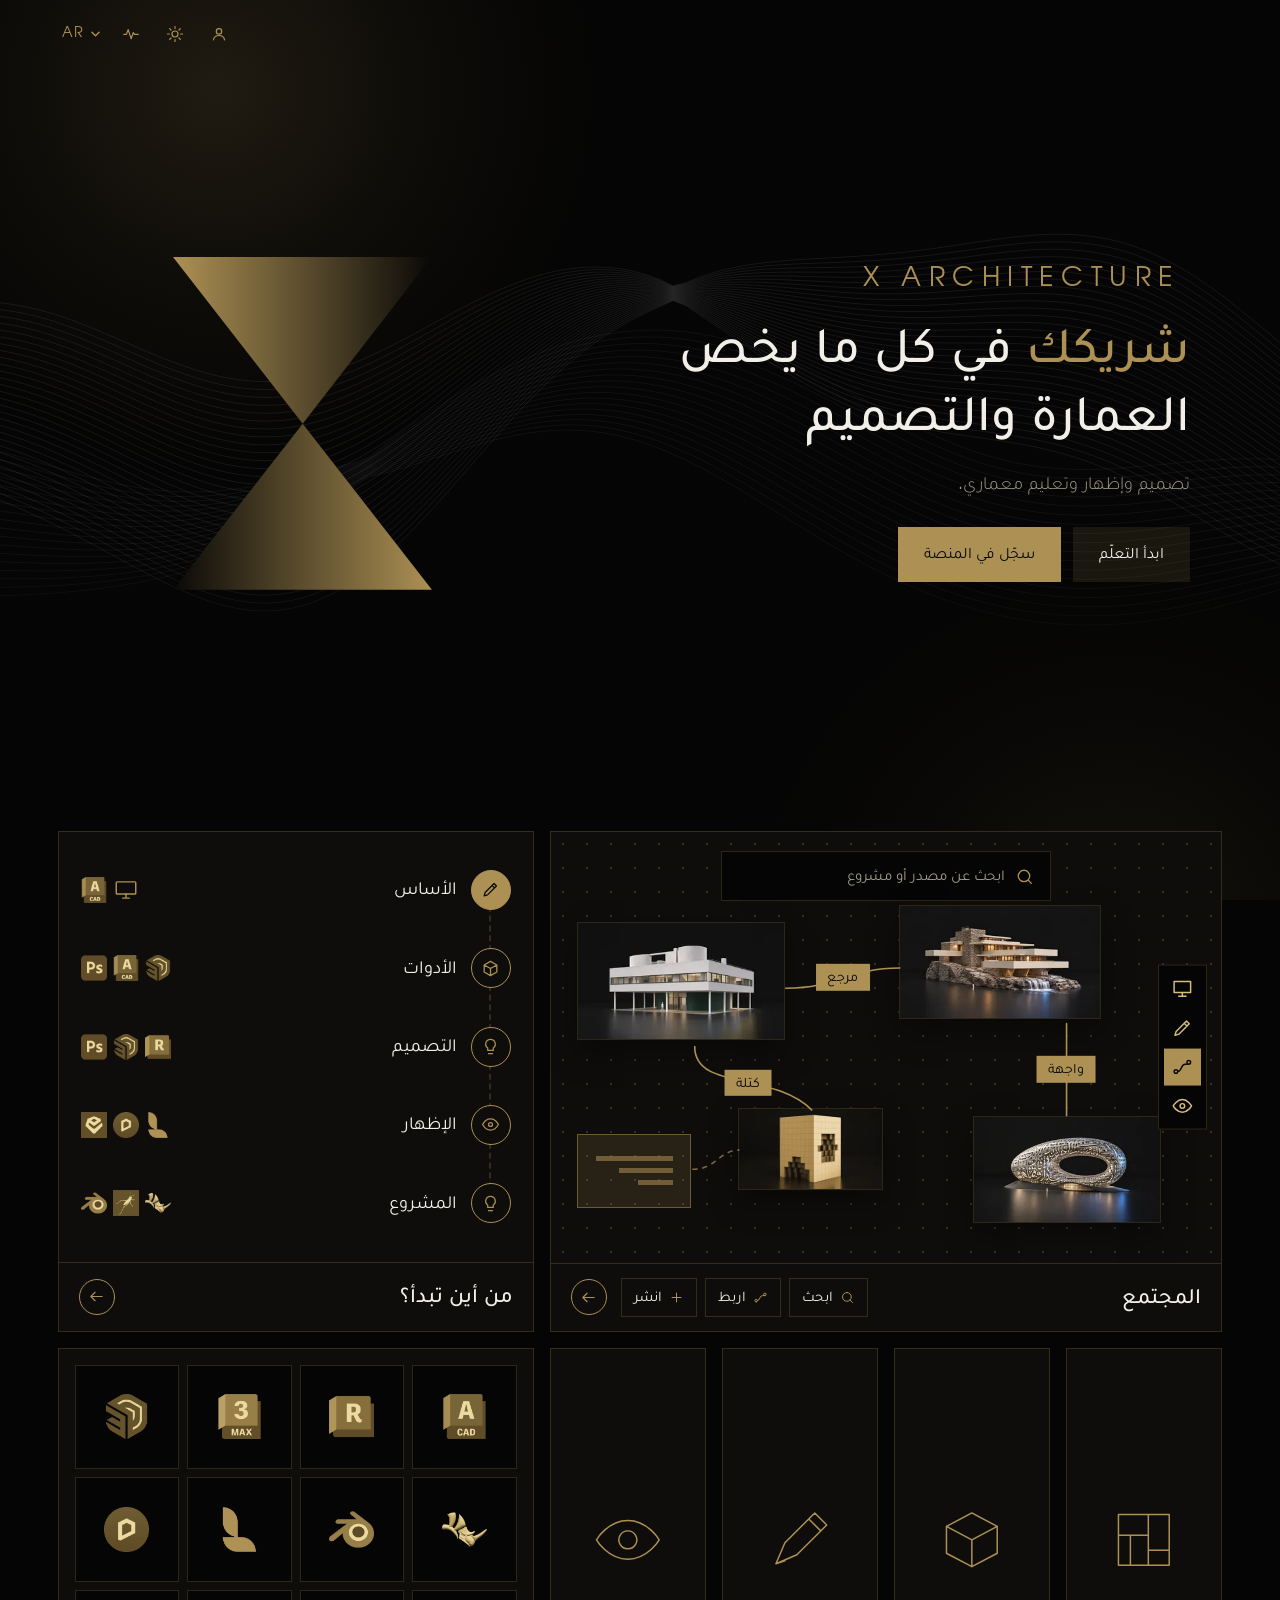
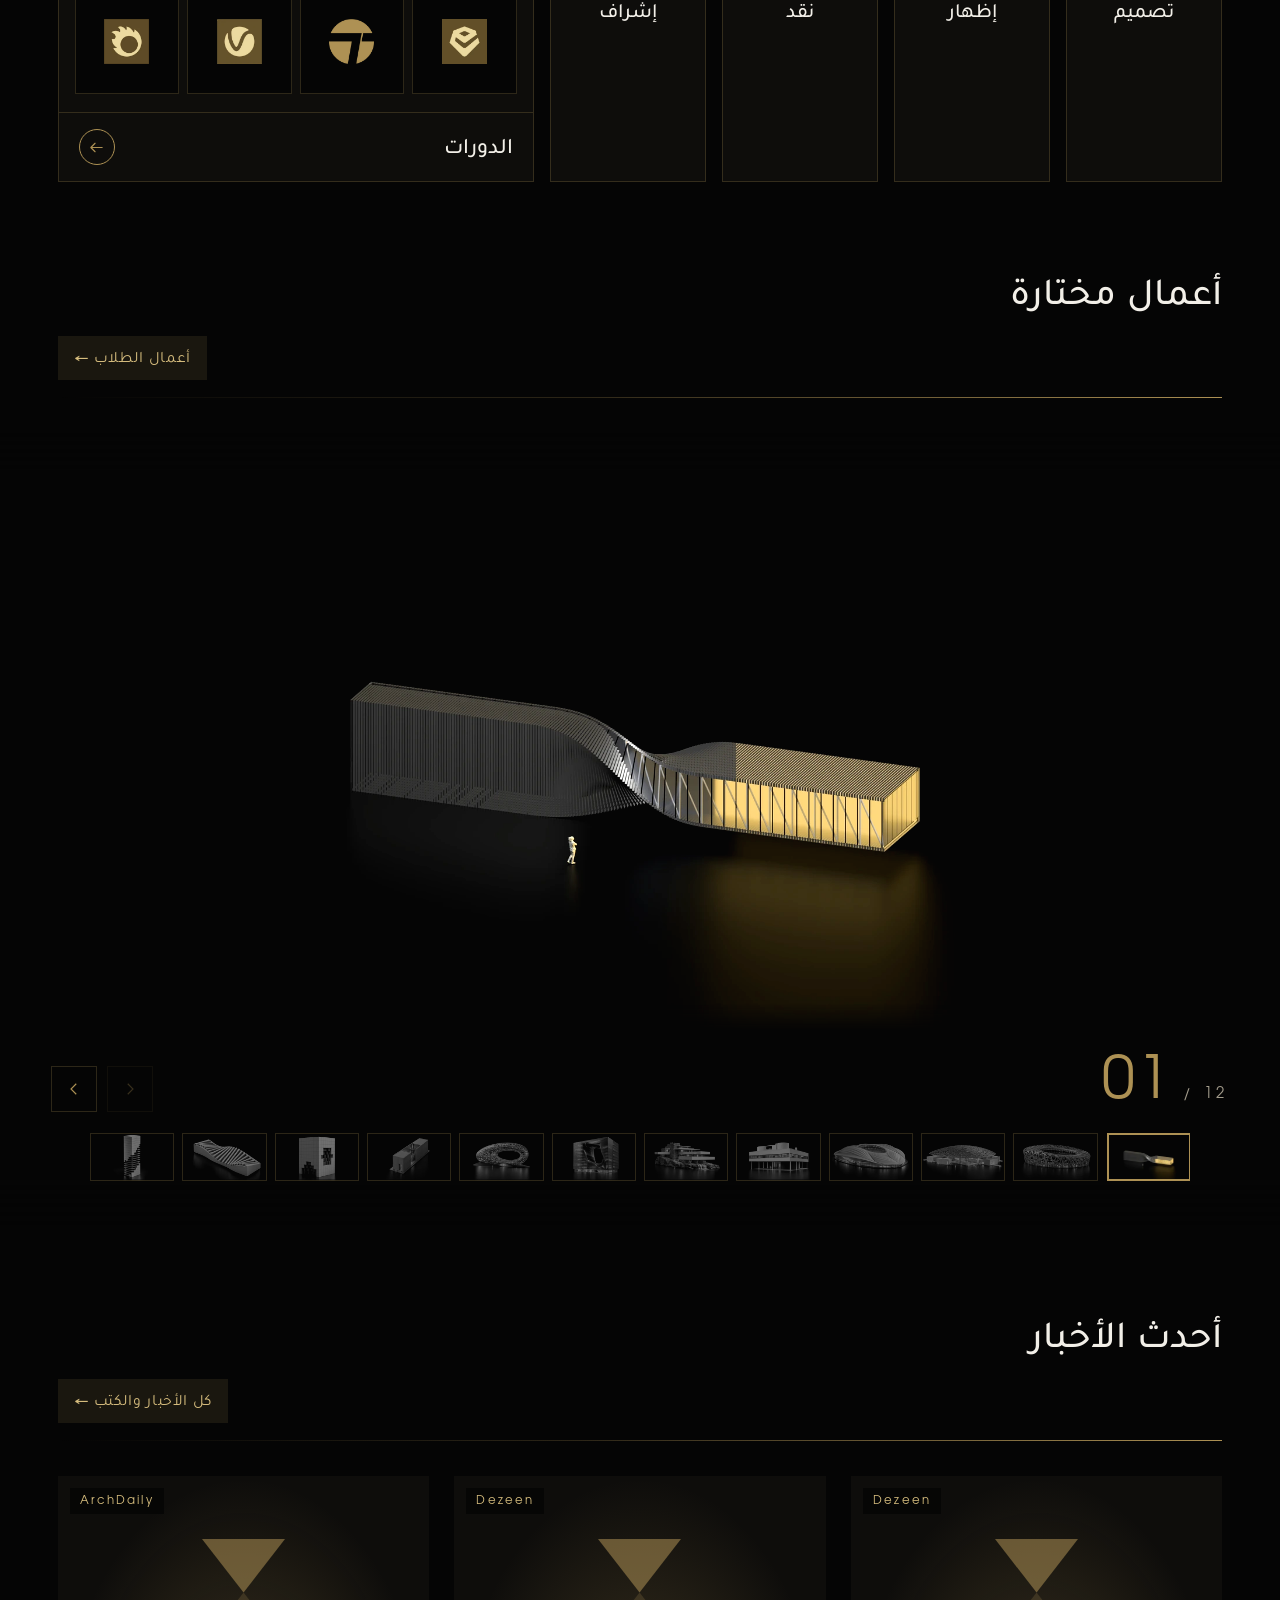
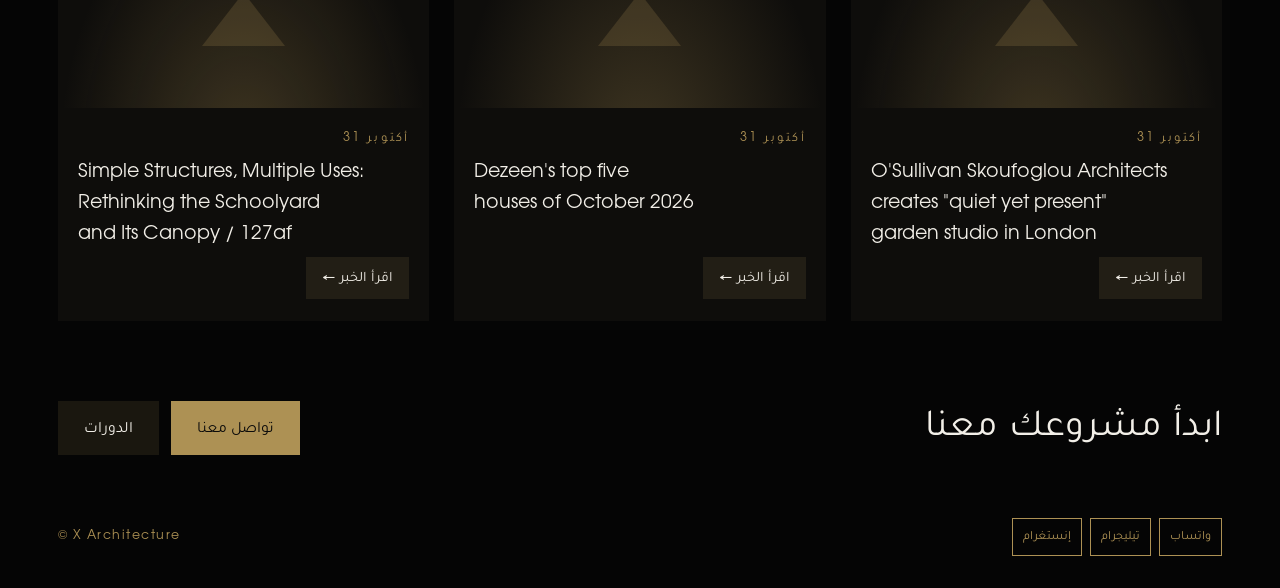
